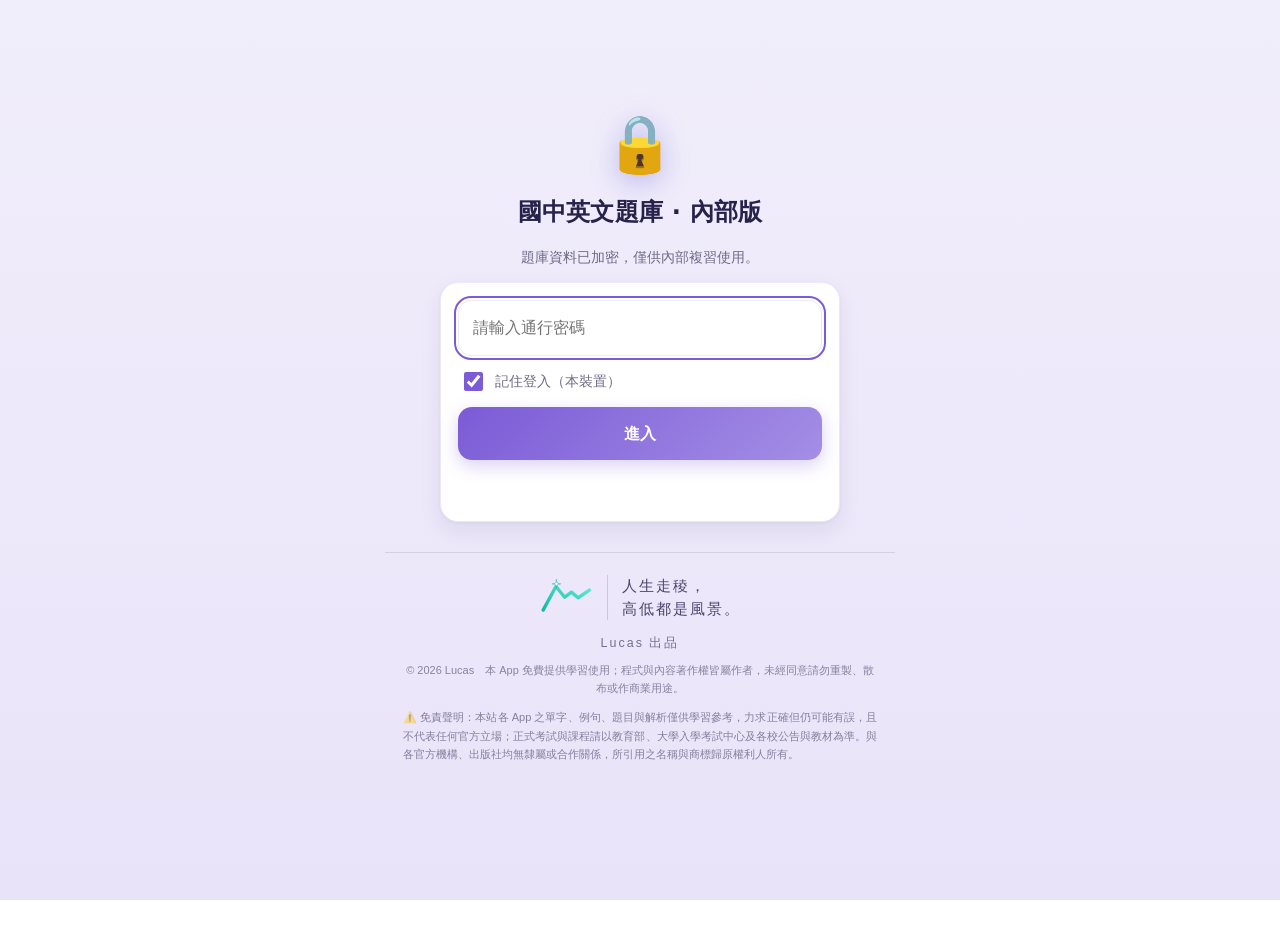
==== index.html @ 82cfa61b "修正未關閉的 <script> 並統一同步模組插入點 ① _install_inject.py 的注入區塊漏了 </script>（瀏覽器因 <!-- 是 JS 註解而僥倖沒事），已補上並修復受影響檔" ====
<!doctype html>
<html lang="zh-Hant">
<head>
<meta charset="utf-8">
<meta name="viewport" content="width=device-width,initial-scale=1,viewport-fit=cover">
<meta name="theme-color" content="#7b5bd6">
<meta name="apple-mobile-web-app-capable" content="yes">
<meta name="apple-mobile-web-app-status-bar-style" content="black-translucent">
<meta name="apple-mobile-web-app-title" content="國中英文題庫">
<link rel="manifest" href="manifest.webmanifest">
<link rel="apple-touch-icon" href="apple-touch-icon.png">
<title>國中英文題庫 · 內部版</title>
<style>
:root{
--bg:#f1eefb;--bg2:#e9e3f9;--card:#ffffff;--ink:#26224a;--mut:#6f6a86;--line:#ece8f8;
--brand:#7b5bd6;--brand2:#a48ee6;--accent:#efeafb;
--ok:#0e8f63;--okbg:#e7f7f0;--bad:#d63a50;--badbg:#fdeef0;--warn:#c47a00;
--gold:#e6960f;--goldbg:#fff3dd;
--hero:linear-gradient(135deg,#7b5bd6,#9d86e6);
--r:18px;--r2:14px;--r3:11px;
--sh:0 1px 3px rgba(40,30,90,.05),0 8px 22px rgba(40,30,90,.08);
--shg:0 6px 18px rgba(123,91,214,.28);}
@media(prefers-color-scheme:dark){:root{
--bg:#151228;--bg2:#1a1636;--card:#201b38;--ink:#ece7fb;--mut:#a79fc8;--line:#302a52;
--brand:#b6a2ee;--brand2:#ccbcf5;--accent:#241f42;
--ok:#2dd4a0;--okbg:#12352a;--bad:#ff8a95;--badbg:#3a1e26;--gold:#f5b843;--goldbg:#2e2410;
--hero:linear-gradient(135deg,#7b5bd6,#9d86e6);}}
*{box-sizing:border-box;-webkit-tap-highlight-color:transparent}
html,body{margin:0;background:linear-gradient(180deg,var(--bg),var(--bg2));background-attachment:fixed;
color:var(--ink);font-family:-apple-system,"Segoe UI","Noto Sans TC",system-ui,sans-serif;
line-height:1.6;overscroll-behavior-y:none;-webkit-text-size-adjust:100%}
#app{max-width:540px;margin:0 auto;min-height:100vh;padding:0 15px 104px}
h1,h2,h3,h4{margin:.2em 0;font-weight:800;letter-spacing:.2px}
button{font:inherit;cursor:pointer;border:0;background:none;color:inherit}
:focus-visible{outline:2px solid var(--brand);outline-offset:2px;border-radius:6px}
code{background:var(--accent);padding:1px 6px;border-radius:6px;font-size:.9em}
.card{background:var(--card);border:1px solid var(--line);border-radius:var(--r);box-shadow:var(--sh);padding:17px;margin:13px 0}
.row{background:var(--card);border:1px solid var(--line);border-radius:var(--r2);padding:15px 16px;margin:11px 0;
box-shadow:var(--sh);display:flex;align-items:center;gap:13px;width:100%;text-align:left;transition:transform .12s}
.row:active{transform:scale(.985)}
.row .ava{width:44px;height:44px;border-radius:13px;display:grid;place-items:center;font-size:22px;flex:none;background:var(--accent);color:var(--brand)}
.row .t{font-weight:800;font-size:16px}
.row .s{font-size:13px;color:var(--mut);margin-top:1px}
.row .chev{margin-left:auto;color:var(--mut);font-size:22px;flex:none}
.pill{display:inline-block;font-size:12px;padding:2px 9px;border-radius:999px;background:var(--accent);color:var(--brand);font-weight:700;vertical-align:middle}
.btn{display:inline-flex;align-items:center;justify-content:center;gap:8px;background:linear-gradient(135deg,var(--brand),var(--brand2));
color:#fff;padding:14px 18px;border-radius:14px;font-weight:800;width:100%;box-shadow:var(--shg);transition:transform .12s;min-height:48px}
.btn:active{transform:scale(.98)}
.btn.ghost{background:none;color:var(--brand);border:1.5px solid var(--brand);box-shadow:none}
.btn.sm{width:auto;padding:11px 16px;font-size:14px;border-radius:11px;min-height:44px}
.iconbtn{min-width:44px;min-height:44px;display:grid;place-items:center;border-radius:11px;font-size:20px;color:var(--mut)}
.top{position:sticky;top:0;background:var(--hero);color:#fff;padding:14px 15px;padding-top:calc(13px + env(safe-area-inset-top));margin:0 -15px 12px;border-radius:0 0 18px 18px;z-index:20;display:flex;align-items:center;gap:6px;box-shadow:0 5px 16px rgba(123,91,214,.24);text-shadow:0 1px 2px rgba(0,0,0,.12)}
.top .back{font-size:26px;color:#fff}
.top h2{font-size:20px;flex:1;min-width:0;overflow:hidden;text-overflow:ellipsis;white-space:nowrap;color:#fff}
.top .back:focus-visible{outline-color:#fff}
.tabbar{position:fixed;left:0;right:0;bottom:0;background:var(--card);border-top:1px solid var(--line);display:flex;z-index:30;padding-bottom:env(safe-area-inset-bottom)}
.tabbar button{flex:1;padding:9px 0 7px;font-size:11px;color:var(--mut);display:flex;flex-direction:column;align-items:center;gap:3px;font-weight:700;min-height:52px}
.tabbar button .ic{font-size:21px;line-height:1;transition:transform .15s}
.tabbar button.on{color:var(--brand)}
.tabbar button.on .ic{transform:translateY(-1px) scale(1.12)}
.opt{display:block;width:100%;text-align:left;border:1.5px solid var(--line);background:var(--card);border-radius:14px;
padding:14px 15px;margin:10px 0;font-size:15.5px;transition:transform .1s,border-color .1s;min-height:52px}
.opt:active{transform:scale(.99)}
.opt.ok{border-color:var(--ok);background:var(--okbg)}
.opt.bad{border-color:var(--bad);background:var(--badbg)}
.opt .k{display:inline-grid;place-items:center;width:26px;height:26px;border-radius:8px;background:var(--accent);color:var(--brand);font-weight:800;margin-right:10px;font-size:13px;vertical-align:middle}
.opt.ok .k{background:var(--ok);color:#fff;animation:pop .3s}.opt.bad .k{background:var(--bad);color:#fff}
@keyframes pop{0%{transform:scale(.7)}60%{transform:scale(1.18)}100%{transform:scale(1)}}
.stem{font-size:17.5px;font-weight:700;margin:4px 0 15px;white-space:pre-wrap;line-height:1.6}
.exp{background:var(--accent);border:1px solid var(--line);border-radius:13px;padding:12px 14px;margin-top:13px;font-size:14.5px;white-space:pre-wrap}
.psg{background:var(--accent);border:1px solid var(--line);border-radius:13px;padding:14px 16px;margin:11px 0;font-size:15.5px;white-space:pre-wrap;line-height:1.9}
.wd{cursor:pointer;border-bottom:1px dashed color-mix(in srgb,var(--gold) 60%,transparent);border-radius:2px;transition:background .1s}
.wd:active{background:color-mix(in srgb,var(--gold) 40%,transparent)}
.wd.saved{background:color-mix(in srgb,var(--gold) 26%,transparent);border-bottom-style:solid}
.muted{color:var(--mut)}.center{text-align:center}
.prog{height:8px;background:var(--line);border-radius:99px;overflow:hidden;margin:7px 0}
.prog>i{display:block;height:100%;background:linear-gradient(90deg,var(--brand),var(--brand2));border-radius:99px;transition:width .5s}
input[type=password],input[type=text]{width:100%;padding:14px;border-radius:13px;border:1.5px solid var(--line);background:var(--card);color:var(--ink);font:inherit}
.gate{max-width:400px;margin:0 auto;padding-top:11vh}
.lockbadge{font-size:56px;text-align:center;filter:drop-shadow(0 6px 14px rgba(67,56,202,.3))}
label.ck{display:flex;align-items:center;gap:9px;font-size:14px;color:var(--mut);margin:13px 2px}
label.ck input{width:19px;height:19px;accent-color:var(--brand)}
.note h4{margin:15px 0 4px;font-size:15.5px;color:var(--brand)}
.note ul{margin:6px 0;padding-left:20px}.note li{margin:3px 0}
.eg{font-style:italic;color:var(--mut);margin:3px 0;padding-left:10px;border-left:2px solid var(--line)}
.toast{position:fixed;left:50%;bottom:84px;transform:translateX(-50%) translateY(8px);background:#232842;color:#fff;
padding:10px 17px;border-radius:99px;font-size:14px;z-index:70;opacity:0;transition:.25s;pointer-events:none;box-shadow:0 8px 24px rgba(0,0,0,.3);max-width:88%}
.toast.on{opacity:.97;transform:translateX(-50%) translateY(0)}
.hero{background:var(--hero);color:#fff;border-radius:22px;padding:20px;margin:14px 0 6px;box-shadow:var(--shg);position:relative;overflow:hidden;text-shadow:0 1px 2px rgba(0,0,0,.18)}
.hero::after{content:"";position:absolute;right:-30px;top:-30px;width:140px;height:140px;border-radius:50%;background:rgba(255,255,255,.13)}
.hero .hi{font-size:14px;opacity:.95}.hero .big{font-size:23px;font-weight:800;margin:2px 0 12px}
.hero .streak{display:inline-flex;align-items:center;gap:5px;background:rgba(255,255,255,.22);padding:5px 12px;border-radius:99px;font-weight:800;font-size:14px}
.ring{--p:0;width:76px;height:76px;border-radius:50%;flex:none;background:conic-gradient(#fff calc(var(--p)*1%),rgba(255,255,255,.28) 0);display:grid;place-items:center}
.ring>i{width:58px;height:58px;border-radius:50%;background:#4f46e5;display:grid;place-items:center;font-weight:800;font-size:14px;font-style:normal;line-height:1.1;text-align:center;text-shadow:none}
.tiles{display:grid;grid-template-columns:repeat(3,1fr);gap:10px;margin:12px 0}
.tile{background:var(--card);border:1px solid var(--line);border-radius:15px;padding:13px 8px;text-align:center;box-shadow:var(--sh)}
.tile .n{font-size:22px;font-weight:800;color:var(--brand)}.tile .l{font-size:12px;color:var(--mut);margin-top:1px}
.seg{display:flex;background:var(--accent);border-radius:12px;padding:4px;gap:4px;margin:12px 0}
.seg button{flex:1;padding:10px;border-radius:9px;font-size:13.5px;font-weight:700;color:var(--mut);min-height:44px}
.seg button.on{background:var(--card);color:var(--brand);box-shadow:var(--sh)}
.bars{display:flex;align-items:flex-end;gap:6px;height:80px;margin:12px 4px 4px}
.bars .b{flex:1;display:flex;flex-direction:column;align-items:center;gap:5px;height:100%;justify-content:flex-end}
.bars .b .bar{width:70%;max-width:26px;background:linear-gradient(180deg,var(--brand2),var(--brand));border-radius:6px 6px 3px 3px;min-height:3px;transition:height .5s}
.bars .b.today .bar{background:linear-gradient(180deg,var(--gold),#c47a00)}
.bars .b small{font-size:10px;color:var(--mut)}
.flash{min-height:200px;display:flex;flex-direction:column;align-items:center;justify-content:center;text-align:center;padding:24px 18px;cursor:pointer;width:100%}
.flash .word{font-size:34px;font-weight:800}
.badge{display:inline-flex;align-items:center;gap:6px;background:var(--accent);border-radius:12px;padding:8px 12px;font-size:13px;font-weight:700;margin:5px 6px 0 0}
.sechead{font-size:13px;font-weight:800;color:var(--mut);margin:18px 4px 6px;letter-spacing:.5px}
.empty{text-align:center;color:var(--mut);margin-top:44px;font-size:14.5px;line-height:1.9}
.empty .ic{font-size:40px}
.fab{position:fixed;right:calc(15px + env(safe-area-inset-right));bottom:calc(90px + env(safe-area-inset-bottom));
background:var(--gold);color:#3a2a00;border-radius:99px;padding:12px 16px;font-weight:800;font-size:13.5px;box-shadow:0 6px 18px rgba(230,150,15,.45);z-index:25;display:none;align-items:center;gap:6px;min-height:44px}
.sheet{position:fixed;inset:0;z-index:80;display:none;align-items:flex-end;justify-content:center;background:rgba(15,18,32,.4)}
.sheet.on{display:flex}
.sheet .box{background:var(--card);width:100%;max-width:540px;border-radius:22px 22px 0 0;padding:20px 18px calc(20px + env(safe-area-inset-bottom));box-shadow:0 -8px 30px rgba(0,0,0,.2);animation:up .2s}
@keyframes up{from{transform:translateY(30px)}to{transform:translateY(0)}}
.sheet .w{font-size:26px;font-weight:800}.sheet .pos{color:var(--mut);font-size:13px;margin-left:6px}
.sheet .zh{font-size:17px;margin:6px 0 2px}
</style>
</head>
<body>
<div id="app"></div>
<button class="fab" id="fab" aria-label="生字複習"></button>
<div class="sheet" id="sheet"><div class="box" id="sheetbox"></div></div>
<div class="tabbar" id="tabbar" style="display:none"></div>
<div class="toast" id="toast" role="status"></div>
<script>window.ENC={"salt":"ctX/QvQzCQqjHJPPnPtvZA==","iv":"IC3zEXbkIZv0Nl7I","ct":"/csZCVsXPafwDPv2aF4kiQe3y1cEzo4KDhvPjqEV2B9rpwlx/GyGH8VWWiM4n6Vh4+oW1xA9yEgAzRwoCxEYJvGxVz7ibDEVV/PXbyrWXwBGYisKcSW0tqLJrr1WCun/wI2i8pf+J7aASliics1r8LKD4XcTb5IvxyaaqSXXPgJMYcKIDPSgOHCTpoKZ4fd5Umdvl9e4rcmxb49bL0ZGJje+ewb9mPjSIm8RmuYOZKxVFedJJiT8wmB12ivSLD7x8r8EWvU5SxiFChhdIdRyciceth2nnTNcAF/C+PuSi6w1NXi4zmQlLVInlPjv+Arqrzx70XiJQF5TbbMPBlPeRZEnLXFf4OH1HdP4Iwv95kgf6OkP/Ywy5wvYXrfUQLzK96WwZ/1CbsDhEB07Ai3eubPgou8tsmnGZAQiMMDVv/ph/Vuq3/3xsemWlniQ0gmOTHjrT1STnIWxPf6AcB75De/oqLVAKGHQG6PCMnHyeBW5HBxmnF1gOhAIp7etnpM8Lnp3NeyAACkdUe9boLWqh9ilBnV6B33lCH3/[base64]/eA0iZ/hlPl/PdXFxnPZtlDRFJJikpl9nvUNkeAI+alQrbyfB+3c8tuP3AMee5O+fmmPOp40oU3HH9JzT0OyH/L8e7qvA8+mIftAH+lb8JSc9sO0IKS51LmOdria+ggW+3bLbuRuj6uxKa+gEvdS3IlOQ1A7h4Am/OTPgF2mIA9qXmRssKozPHY4BptYCrNiwvVpcXCub5XS1fLqgE/TkltpuBwlyZYQguBXo4RuEi8wgYVqkxqaMt5ZnH5p+Ix0FbiYQWSreFdXXADurdEMvVLwtkbQ2eMj9ue+eqscifCOJOIURLpAQv/8ifz+TiPamFnmJQ9wcnz9d+rpuAcc27NSv0FqxERT9xzPKr3Tv6mVZ4sgAAMdNHekFZYGAY6BVBFkPIQZjCNDLxgP879b4jO7I22y5mX0M+vF6qCy7WAK63pmmViG7mVcUwYXc7s8W3S1+IuarI8NmWjwzAgGl3GXB5b/YPtI2CBmPddcc0gt8scyW/bx6Rqpyqp/dBLw9ymcIiGr4y1QOjUDZXRFB1Yji/KdVnFQlfLktzIZmoM6nnImAh3hCzP03Pqx3L2G2XZBruekK13O6eiituTpKTpZLHBtV68BJFZkaqbscw5s3usC768uEnmKVsvQIC6L6ubfxlemY8t4KfA51OfeJlM+i0T70fqb3nWvyJdxtHHDE+W82224sN2s3g2gkJHaaYdZjE9m5OS5qFb8qaNAKz67/NVsvOIu0wYberqx3kH3C4Ohwff4+kd5jyJPYLMlJocEakUf9UNHzDKeiCWuH7XlHEH9hrp1dA3z5M4pfuZ8FPQI4xcSQnOzlFHIRmXBKOJ7DhRFQ5XHHFi7wRQItUL7qBrFGMQvd+GJ6snz0BkL47pjM8fnuRQa5NKo4NnY/BE8kOW2OeHbI3KmNSC+jhr2OevbBWMl38tj8/9lFUcfSvPiiruYKWd8gSNdBTfjHPg+s1aXHtzkgJGajqt0AdhPGTNTzrSFkjHucDAuOAhmLYuzSNDpJGQkVGnfNksxb8Zbk7xglgSWSsXrgh/mtwx7f4ycEY93vfOL9oD6/aH+r/lEv4VzC2xiMZx+0BvqDiN2jh3kYr+K59hdKhrytrwMruKLEOGbhyE6A5EskfQqOFaAB/6uILM1R0WX2ZounNU+m21ecp8/Wgw5WTKdvmT2S3Bbk4MQdD18UeaqtdlnjESazChCTMqlwCN0nMKUTCkqA1zEfwf8A46+Hy+0KS3QTHMgu3mUav0ZRF8eYjicC55X8t46OU7Wb5y9O1spk33njDsj3hWB2PmKv9kWQMt9THu2ZtMwEm+np+7ifRYR8XIKvNlPi3/rXGUifXVzJL+IaqidBUdPsSr5Vd+fGDRDJ5mklJLaobT7Zh6weeH1ijWc//j+Icfs2RfVac9fqDxNb3D073Bncd3mlwfNuPDrbtj2FlvHyw6yPBDOWw8ZATa95e4U7jmsjAlA3gssbhOqQ/pjXPcNCScEmpKeoPJWDc9oSezrnSdvTV7nHscMEvq4tCHX0ETBbTUa6+qQY/MXj7jaiZM/jRR/xJZsw4zJS+ja2SMBubtg6byRWaxty0AshveATqK/lw3Aarxpk/n2GL+wRuS4oAni4RN/S/d5dZnlrWcsYa46pPYwg/o0D2lwvpYeRnYd3r2dpYZwgo/sRUCkkYQ5KILaBWlTjrJsU4PuoFOiD4C919SnOG+uNPupCMfXx/vo7b5iYdNWyPZCJMvAyb00yk45Zmoo9inMCd0PsXsk64AoQvT+3r3qZdqzub28JfY/r98yehoKMVG6+kBH4Ke21SkagpF18J3RVd7w3pAdkr0ydwTxA0+ACgnsbgkWy0RYxnWjwmMELwT3aCROCPCCkxqrTun55QUA7o+yrm5J25AX1CD1IMN123mb2E21fisKvxsFuvs8USmAPl36QuAfmuLWUZyKfVU+2qP4VvAGtFbd0/uMfqlE3XRKt/AlTLKH4DPOvss1ciORWW/+aQYoKcjPUgZJipJSmTFNI1LHfNSnCrAa3Aib+GhZ5r3Qpu90cG9HDQgATnzGxjm6rAB6b2rFF22WTgFXjCAxpTPFfAHMZttjq06x6RiP6l8etyOcUQ/MT/5VBPo0NupQjyQ6n08uu7mA44ut5jRTZHmJMVqXorOq/4il9GSzTM0/kduf4Zg5dZLQ6suMBRvYPAqDSwNCsjmKXvgBRs84XuXdeCCgivB/gsTUZqKYfC3CT8R20H2fnAX4py6SnhgSHnc8mF5PH3aSfbPg682iPcpDHvP1anw2wlLCP9WvwHnIBzECrtqlpNoP2seyxXxDG9zltKXccUFD1zYS60gdjrMzCdgx57/i3dOkR0XUJ+zxHGvEqBPMkhvTVn0f3a/ZYRbqKK8R2/FSQtqTptGKYRG51R15POEC9c0x6cXlGfbbk+2UjCgaiPBOTYRrXVpO/F78aCHlcCj9ZnQ4Tl3fKIzkPHwV/myXeICwoMGGyOht2muE29o9rcnEvkLYl8P87SAxPSxDa0aTvlUtsVDLzoJPGa0hI0oSB/cf/VK/Jj39Uh/R2pggZgtu+UfdZ4h4wiHIyu30QUM0dr/vGJd1aqRX1VObcAyljz8qlr9X15EExEDoUdNtOY6egXbANdzprGz2BAIUIv4CT0817OovoQYZYgIs9Rdds38PyW6dHUloj+LYbYGehzDyzgNeD1/6leyiuW7gVY6wSpPzOvDayZKN140Om3Z363VZHGGKNK/RqAVr8LEjBxWQNA7TUcycItuV1TZVlLQUSxG9pakR+1EbAhqfCjtsmhCmeAigWa6p2ajIeFkTMwAwOmvD9D1d44cUh2+9A5KJJ9bN1bZb8wDc1rG9ptte/04gG4RvJ1hdxWu49cqEbDAvBbvQuaUhCDwlPP9t7bFdL1Zbpeahoeryst6Fw84w6mfcxwl46OSdDdyv8d8eCrbvdkKFnN06NwDDFtEujvLGNhp/+bxxubXoN9uhSCANOqA81mlCzFXUvw0RJT16GRB85j/2oUBG48Zz02coL5plalKvWdf3CWVOVOAMZgJvRhY1q0aPgOJwgeG7SMdac5C1XSOUu4P5Tx3DKbu3t1ywrFmeJ2hWPQnfuGsh6HUXL8EGBjuE8MiBUAheQ2IKyOvS9vOv1V+7riAWML1QchuXelX+Q6JU9yom2LO8JxZKyqZkY2TJR65PtOySABn8YzJhUSjHn/sffXyp0cPnPKf/sOzWYCcaSuOEy8oxb66yeDLVpR703qiA94rf4VYY7+Dahe1Jj4hvYitcjGMO1lzqwyDIeUxhqmvoXzfk9xR6PvniqVyQY/tHK/imRmEQrv8bXvbJ+UrmlsDAdlNh3HTQdYWRGELNjpKqyTIlCJg9W4t9L0elwgo98kAD//CCRZBz+qgJOMubXfI93Ut5Q2FVXXSZzQ4tRZ2hvrQZAec4yN177tt9+kaqcaHkf/d3Ue23VkWEAekefGaNeeNkmSZg6zdYCj/WCteV/8yvEP1pLBG/4RoN+WOiREENe/iHYHdrdKM+EEtBrCwT1wwJddfp+dwXIkw3XdW8EBDcbKqg+Q/9DmIsYiQtTYM+qjkFXFcNlt7hBMZ7Da3AAVuZFkKX9U6qLCMCWPgOuP//LeaIqNtDkS5fh2s81nfu9FNAvnziWZae/UiyTU/Dz+Obdc+eYKVoqgEMnkM75LM9T2XUexHN9rIE2XVJyrcHA+SlP3pNPh9X5rlCMjgc+f7iJXQtyldSGmfjn0c24IKiQveq5WkPehU9OwJrX9RYrZ7KUs5rpHzWV9c2P1pKJisN7j4OEbKhbduwS3Bb2TvY1iI5hirO+3fSMOP2erEIvF9/+B/uZPTbgZyjqhPwdDs2UbVaua5P3trY9HhzeiYLX6wSEbM11e45AuMRhXajbOyccU30KGL3mNKqUNJR7rJtk4tASg9Y0XNPCNMpkPZMYA9Gpn4ZyVet8zFfyxHzU1AQJXnrjTvGrKQfDo73me3GgTKC2as/4rtc7zPyzfLQkyQKG3Tk3lF9HE0HPKEXD0gUCaYRbjhp/su0WKDFGMbVqrlGqJ7Qde0Qt38loya/OSJSSrtXBx/oTMQDE+OKXV3o4dL6FCulzOV/[base64]/cn0uCI9Cth2W1quufJdB9rJ3ZsPyFKGpuePkS8x08DfCf93LxXK24S1Tmjxt8Oy4gursX0obqjj86yap0PMRftxlriQjNUIJOmkUblmB8gb4fMEQEY7G/7zSuRdJGYazTiJM/[base64]/1rdOR386G2X+zUW30BvE/rcnE5VMKATjnZoBqrX0PMcq0wlqVQWj5XkSI1cY6gWnpPN036A6dvkgjT4iAbPvR7pN3D94+aL5gxYHa6o/wju5CYukonx/EKX9dePsKQS+6xDpPrHmqyT6CBSTiFMdcItINJ0kVC6jMHmZUnR/5yuM1IJyu4yeAnjjt1A+PFM+3BdtjBA5347oYs5qrpbrEzzY2yZcBlXGRmIvKZxynTDmKaLUNLzxuflTWGfJbC4MJkoIfxh+UHau4Ch6g1Xi2Pmiy8UlhK9MwBh3JIIshCz4c34TjsjLrZw5e6yAYYBjCHh2u4Yy2OsCUe91u+9A0GcnhE/HhuFMk4uUZwBpDy6SkEzNtxuxGjv3L4jgc2aRgH9LDVGGBGpEdDqoJXupIxgpzPtrkyKIdaZ357gqoTbXXP1ngtXQW2srtXdFgVTbyx6GH9fMoFAY3rGMpgwaygSMBhoe946ic/X296ttFHfhIEn39mfCdfpPkwVRHypn4IfALdhLiNAK6zqxwPDYVqOm7ekYeUUAOAx6aPruTylhUtdmw2Ihzlasg1VD6/eufAr/dsPMUf9WHkWQEFpm5HNwUUt3m/[base64]/blAT/k7H+nTifBVLY4MWRdDOht8EoCAR/XVE/sSaFRVG0UlZ/c92VP0BlBj9E+tevIJXig4dJhZ209+Vt3+CriWCoiQZ3cxS13pCNMzKSAryBgTYiARw9Zdk095wL6F7z7zm4mjOqslaAvG9hnQYUlZlOj3z1ijIxYKbap/k6F11MglxSI+Y+NeYioq9yiRF/ckQJl46wGNjcTK9NK3Y5nbLl8Vu6z8N0ZqJqYfmHNvLFVDDUPTw09JJcnvs+avOQFu+xaUqf+acPiHL3h9jwyM+jKR+iZ6dFTEITtjh0wV/wzy9WJyXQTabnecYHvem2MUyUX+U9tZsFM93ymMULm/gUdQTG2rnNAJOj+gqDjgqC6HJjuSmh3xidF7Gr5p+86QAerSnagYUC5daH+NRuONYE++cyO/IWuy1Wb21egHej4tylwk6ARB7t1Oy3dd0DvUInmYxr7AtBMNbHNY9VQjxQ4Nwut8+kEkWi1sUw1x9ziv3JsQL9NiKh+q+gKW9s8Bu7uKt5ips6oDvRe3gvarh0Q/IGw2dAKWhPR+AMpS5hLXsVZh940L/jt31e6u0+cyDTLjIDdI3NB282Ro3vzHTdmL02dVRikIKu2TC+lCLFcQVDIPEtO0hUt8anL259ebHMF/fP/WByY7NuPAxEvGHtb8VVPZa6GhJK9bcgep0/tgXLY6cMKZ0hH5RX9k+X6bWqbgfDvkDOb0be7tybTndQdDTXtBKhWQAQAVYFBH/gRktau0AWOvB1HHOdYEBkivhlvoovMH62uJ6IGSc2Qplo8trI+3AqvEMqYKp4fkDfNvoueN2r9iqcD8D7zcdF12foRq7g0ESYKE/a8V4c2TxTspTDh11WdvAKcwj2PJomiUwJ4KXOBxY5A/JS6CfuW7KSSb5rvCIpsNv4dyzXQ6GxDwcf+4/utkfMFBzEd/kcMpy6WKi7RElaTjmThk//MMtuQW3Z5vyKEwQZau5r2z27NZtD4V8cG5QWvsKoIN5Ggnt/TkFu67E1LnT59pZn58xjqnLlVJp+YJZ44doijax2f0yW37+qFvVqXkLox9/bEmyyIbWW+V9SijKsIPi+N4sQZ/VZj2E8/2hTPVGxDbR6kV29ZDynhE/HFISkqCXanQzJiLVOArb2ZpYATzKPwCa9v6g5CdRWY+H/3+VVWguWv0wIuQfagf+tNMWViHQsPaqaXUCUULcwRIfjUdBzTWu+0hOy2/Xv6kIK7OPVgBIYTX0z9N2iJeIDQQutishPuCRu6wrVKxnxYXql4FwFn2TLFflrhdH04U7zc4BQpkJ1dzkoJwgMeIBa+Ij+SsdScZm+jq6Rvft2rrulCIAeiirKXuDmVINBW6Vq/byq+7LDA8crR+7b5OZD5jX6/Pxt/UZApT50wRpVXKb4yVzwT4rHTfG1Xn/e6CDb5u8009jlhcukLWZcjGENRDI3RnX35AjLY3pjsWvgQ6PqrssCfVgJ86Ddi+aM9adw8qyxlGNLk8lwuc/OVC+RMQeFPVyVf39ilGqLP4BZN9SYxUTmJR6wOBz0mIYodW1D4+4jTejbOfXM0lkPkQGJryseOcOoALCpo/J8VViPZPaTJzMsojIQ9ZPAvts5x3sh9JsHtniH3xaGdHw/HP5q/EefbhOjGqSQ5OoB1zo1uc/lT5n5d7PcTqGB13S47TejWdT2VzDqfYkWKHjDLNyWiMlJPx3QDRkwY2ujbT4r2xMpPap1zuX21Bo4GoPNC7EVRU8eDj+IkNf6EUZDp3hRb0inAGfrCEzJE1O9G3JjLhzDGBRKo87U/qTCQhVYfn1PfK/vYNTG1AXjtvFXwqoAcJ/WiOqJQ83vEriXZCkwYipnQwCY7HVznfDYUtrXpX8RUcGxqhcSyOzLUB5Y4D6ktfsertVP/XMqWZBZtH8my+sSrhlhp3m8Ano5Pdxe7fJ+ui8LKg0XhJQ3HLB3JAogPphx2X/[base64]/M6gqAsXGUpwJwTiCtbyZGRc/fIKtGNo1KpDRcWXzEknzWG+/kpZ72G1+N9FpA0IW6Ei9evu4cMNjlzXN03Ikax+fJJeYc3eOPRzCPWVRAjplDcioOby0QjBn/efYNtPwO0/dvcLgLIbFlEPqrjeEpd4/XQ57gLyhiu3XHYgpzMklOu9dTeTfDJTUHW24aA+zU1X6vBDXpmpfmo16AHx+ArZzyO/[base64]/knLGRcHZabWqDeZ9Ndu5OVldbNunr+Ge7wWxGfVPB0iNosRFySrV3HX2nfh5X3S4eTyRvAtPnsGYk3RS1FBDKvOw/en6qZOGwgvSffQoFZGy/+idxZtH/w2AGX0jHJkF4mGVauRWG+m+nu1qv9ln6R2uC6k6WxG6ISSNvSXcC5yzUuGbV6dsBq1yFEDDnDMHTcINupIQNtowOJx5ZVJpgpmK42rGV38Mgu69J6QSKYcVwPJ9oQkBsstaG3tcX933XgQmCCO3voYH49xRG+N4YnNqXmjfsbakHHV+j03rHZIT4Vo0DwhS6Pyfjx6F/WMlAEvgRevUWw2hkkb2vLkDziwbOkpI/DLtZOCIiCS8y9DgqJx8KF2qvuI4kE0qW1pvm6tqW4QiDgUYuc+pCtGAP192U1+BECpBKX6SGMG9aG0b0MWAZsCNkb4J8aOTAi+JfeOtcO351iLjN1GxSymfEyWVVKO+m2Nmx677UHHoFNSLhonjJbNf9LsLyNYLis7wbYFAQYkmgR7GG5EYKtH2jF3OULgf3egHcHdW/xNZZw/VVRjj5120o/v7DNAS8VTpqbLYbOB7SGJKkTgKpN0w6YG/KdG/rZ0foiAunG+zhjcT3bJ4pj5/azT5NZLg36WwY+9rUchwP72qfLF6irV8ROZLf9z/q0Kb6lXp6Qe+fBeZg3ZAAuF/[base64]/FPP+UQx24webMDG62dklM6L8Np1WJZfOultJBsWi7TVuja/VpwJbLsTNhDEzM6FOa31BJRCgrnbfnbcoahyxZV0g+GYRxb59g8YWCZmK7qMtqibY45YAzFehlVZlySgij1yh4FHWGFkNUgdu3gwyt39KwZ1jMT6zvhhSrG3mWOndvW7ARK1hbbz/wnItRrkTGPDA+VE/UERfeFP4VJRbJ4aNrD6RCrVniMpo6pYmg26a70q0NDev66gXBoDQJipiAu2iUgDruMf+7FQwZy1yqVoHL6LYBasIeuU3bAUSQJY9+QeQeAbnFv1l/eojTVNRzadWVhmp3+4eHUYMkAKpJn0xwmDpBMqDKzN2ep2Yd0SrZ1ZPV3IDu3Skahi+Vn5T6DxGKsQX/Tf6mDqBuYceldU3K+lnRP0LhrDfaA7tSeekh+o7eOuWQA185Nl5xX6C+ezDWSfmKtMnyi4PQ+6qL9WibbsHOCiHNlkaQDgcDSs6jX+kT9CjueBREBwUAtrvbRyAAZFI4kkpK0AKl6dWq1hVTlzEdhfCRLf3Yk/nNAMLSnQGcSpga50Iuo1rldvj63h8Q/W74x/+oxRiWHSYvpwE+RmAjoztAlmUkTc59UuLkyffMAShWfhAE2jtyDF/ImbCA6VlEXI5X/Hkl6eMjIRD/XoptmFBxGIOu47R5ekhGXVR7d7QAHlq/cNpf8e7OgSWa+JS+e0xxO3IOdCWtWVNroOcrbqW3MUWGlROqtQwdVtOGr5i8Ocmjtt02LPgWNuBQSD4QCb6mLn43fS/Su1l/[base64]/Ld7mGXyoXmMSu1pndSKhfo5aJSYEgB3LD7yjtScMAclmKjof3/3QBPPzU/[base64]/P0ujKOqjb/GACQLD1kyuAPTH7Fq/xkyINgXQD7ezdq1AWDKFT9Gt+pzA7vCI1pKCWOF76OM2OKZhh9lTt+gclkbtaFtP9oOheLpnO1I3BB5NGWK40QYYwBFmWZQZzI9WJ0cx/dGSFsULw/H2H1OP1DAE9tR5BZhbW7EfieDnBx4g13+edqqcH5MgDY+tNSYnN5LC/qD+JjUFf6hA/gC2CFeTaHZ0rIKr5jO4ate3Xz3CnoQ//jgTcGHjC/PKGdCVg1SDNM2iJmE79GCeClOpdFg3JsfxfrXyXsKtixzUmLcQpy1qB40JJUgHCtsbKj+s2dPLu6Y68jSQigJCehLQBMyqO4n1wX+TWLsLoMKZx0IfrfSxceEZnAK7bfDqqzX7G/iRXQArX8TxZEA/6/olHzoXSybWSEDZfWqrQc16v1TOsR2duXmpUieL87N7K6i6pXaKi/FcOr2VvIzRENDmobMlMG2iH4WSekkuiVuSzd7/l51+uMejVnz/aZi5hw/s4WKFq96ql5OYS8DWyVYuh2hCmwrQq8G6PLt1UuKpjXB0xp0Hw03K85WTDnWxHjIblrnUPysB6iDME8iyrc4vyoD0a04I+MipkKrwIv2B+onz7wtO8RQ4mlpjjFIDCArah09/l0Pd+DjUO2iFE3y6IQWZ5KimNLZvbvOLbXGUov+9VJwy75jr72CxUxy3FvR7T/[base64]/njrOqX+LpuEYOdhiMjK9wLpPxPMVEK7Tv1+n7hPDqqw9V9K4p0/0/kf2kmx79SWOlsBHoyt66eTm37mslUewuucAc0+aEoFPz4eVuBQSMGsqfcv5LOCdOAp/qJcdXV95GtssfSf507qZb0y4jmcFfGN42qbj8A74rOxdOlH7M3f2ljwTGQGwcb42INbGIEI7zBATSBawKShox/NJc4kw3IgQk9hA5hA44r2GROxmjYl/4IsfgrIJolA4PQF2D21dq7leVSSzHfM0rkZBTzqev2SOMnk86MITLooGozmpx3mSDnjlRqTleK3wPGDh2QSPIufGCM9EcpE9rujYNTE9GuNzF1kR3/7A49cB56YSK9Uy+y66XyslQaNED9tygb67PrSY3/zVy+dfBjngoWsetT5HAIG7doDJh9bGMGXehRj9Lp5a7Wz50DDenb4Is/43JjopK3/geyxqtK1xPwexfyE3cv2KG1eS9Avov4RD19Oos5SjMeXLT9KiAolwmM2T82A39sDSuJLDiRG7ZjvoFo+IS/W09n4tD8UZ23QBWnS3Qch0hSJVkKB2H3awbjsJO+oingExKKn/VlpO4XHNr4G3X0Ljuwq6hbSusL78iYbf+gT/anjx6dltscs+JTxspYiY2k7PwCr/ESt3wND/zNgl2B5n4qyPPTckhg7SDLtN828BUwp+UxU2Z+Erd1trcimoRVN2Ym4kFLS9FFpTRtOzzwyJoESHRRBOGtPiLN5VKuVuYeY0dwmXdBeFffIwODaZ/Gf/j42MmwEKClaxQrohp3vpGFhGKtVDzRDBQzCpEp9Z+ffgmZsW2ggeBWa+oDJEVavixiYO/W2SI89Syi6XmrnclIx65X2kY7VZysSsZUN1/JO/85SHmYwLV7zdF2xgME6kGIQZNxnD8gisNGBrvjkiFkwE3klbUwVciVLf4FQr2kgLJq+bRAsv5M0lNbKjcHoZ8MHWKnS2fbtJ/q/SJIYFIi0IpX7PRruc9I6SxoDTjQylXzHRaX2sAMakRHmMWdnOSqPXjRoJNwy8s990tLU2WA29V4cXp1VgwWAbT15PZtqRDqMX6FSv19XE0jeZh6nXBe/aTVrBWH5u+194BM8bZfVc07hUnNXIPoGJuUkXKsz07KGqTm1pKt/zibqBGAbP08ctF/ClB0r7jgNJ12vtNAujzl1l0fmZ5rGbaRSW3aYyuM4jvbmIX7Kur+llhpHeAN8Hp0ewQitcoiYuH0g42Sbq+lL485IUwN8IM805gP5UJFftaNpDbqw5AvJEu63fWdZPLQtR3VbKz65UjqsGoqeEa7/Zw/YBQ+MYaHfRp7R0E64iPu6jeTI5WWpkIaor10eDBKuiFxlU3JFLFdQ++dY0Pcedok4hAUwtXqmUj6bLeYiEuA3UadYilBuWqlsh/9zwW4DZsLwoY9n9Th8f9RCcEFR6x9R0fIY6jRJKd0WwuH6d+76o8HWecnoyMgiyZkb8p5CYY5sMdFZvb+XeDDaQo4LlnxycdhTgIMo0SvAvXy+Km7zTZ/QAx0xD/h4tNRIZQJb88Hv3O56XkBSCfl8DEVWbPJZJqZeofgTbIN8j9wBOVsINOWBL85zqi+3h+s+9Z7qVvBl54ylsZQL+Si9aAisIzvh6/0XSTrLOul3sDZCD6l+acpPq4C4B2KWHNEar7w+XEvmoA1oAs9FEWyKyXo5ZuI8QqoKMG/h8uDMfU/TE7HAgkBixSJ/85RlxVaO6ExJxP0hKs56uYJbvfvp2LpcFZxfLRfxCQaOXjjhGXDo2lYGfcq1yaBEwooOSVwfQpBaTC88tdte1pp3pafhZlEWTDpPxOLNNUUume3zlllg6CS/2caO9blDYMYU3Gg3ALwXmtheJb3jQus26P4tupO3qzcCo8zbKTK5KIGv1Wl0pNvYw9mPF5v+KsZ6ZKS95qhXjQ4nbyfYR/2HWCtB74YjqwBzGS1QLX+Z9RAxTHtrEKJxZpIayHhCNTHDeDXb8BMpJDwQAoDJMP6UrnCIZu7ycyT//Yavx8bpDs1GjTZourOOBTihBzi+Dtbba6r/slEwZrmzE+oYLn5BQjnwmD6UnfasmPBllLBkepWDZVjD8wat/EyT6zFef1pQHYB1x+XYSQ7sDnt+8gRw5z28uk9dQSbU8fVBWLB0QTRAlDt+7XblInnxGnMZMpk1gKHheIrbxxURwlWImeH/AKnWLfsxHKJyzoQg3otm2S4H9BC6bvmtF4KF51ZSqceiuJTViT37HtkZroSHZbV2Q/YCrp4N9+mc2qrPmV1gaZHU7MyfhGtrPgUM6UGMoY2cZJw4szLhcWGpAXMUYAq+5iVf86dd7641hqRnT30F3To8PrAsmEgf0e89z8r7Raq/Zal17XWkwVb3zPQv/qnWzYZ6EwQpsHoTleGPbK9y0rTofDDWH1kI50eY+jrhrd3FPBY8mbJhEiIs3xnaVyQNGUtLumOkUjsu3PhsIDjOsEc0FQ7hnoinv8Dj1OBH+Xln9w0qaC6gp25jSemEEommXiomjrCtdJaCoaQvrlEaQcJ0Thi/[base64]/WOBn9L7yk/Xw0bWt1UpK+3z2mR59HDpCt12miTXEn2mvGjweFJgo4M45D+kEuzLCK9bmariLu2P/cO1vmDqXNT9VYRYB2Ui6/3SxHSjvAiT0kl7NQgajDUmOtP9iQrT/cSPCn+qlm26W8TQjbs+1PoGtFqaFvBpxg7DGut2iDAZxngzOPS5JFSOxhwZW29GBsUE13YDV6cyq5KVYgS5+qYsh8fj51yGhf1UnQGR2tD152tjbqwkbMLbBlmNbZJIewx7FV2u6lmPNzIk9DKMpMqxkwiAr21BxWGuVVU4bKefSdMKz/yeExm7T4fIdeNmUFXMC9sYHBMjNmqFpmOru1Uch6CXYbTOctomki4CRkIHHddLb3378SyxoROAuUbfaNZt5aj/gbxMnHQ7JHQlajTKMYmA9EkfL7XCxP6aFcA/7ZpSk+4EfLFkmVfCZZLGYM4/71gxVZ2M4YDBbJn5ymRmikXOowRqP2xRO6upQmhVObbHSmWUakePCG2WPIjRiqJ+4FggchWKwPfnm17Gqi7rH9ME7Mfqz5gPZHeZ4RkbzHRlMnydHlm7J842ibOzNlkz2ctqiCPrg1U+XYZHSpuZxnr5+/sM5cJrWXzHQGhAlqDUZlfArmgDBj+khiCQfP0/FsJDm4OrIEhCctMSFtxe1vUYM+Ff5e/lLZsyW9JDJcql08SoyoZn1T89AhpsDVVoFqHxGWBWNh0a23ASvdM1HC7gsTm/j9lPoh2AzuMpbspiGABZH1izhegP1aZxZsi/SP8ocM2zidELbxSTZMIWKIgTjnkpZXioES8rd9C2BNhblpoAr9K/2Lge3gBBZ0aanchWawZziAmqi/yJXyE/5LlEmFnVBe9VOiLp73FwoEtAHoRwXICcWtADrzuBUsO+dZKLZxs6ZiFih7KamlmobfTosHMaZYQhAWGQsPH58QufP4bR+qfnPyzr0lvIaeR92DC2g8DpylLD1sfg4SnedlVUhNwnRvhw6ZX/cJQWjlhCBtwdDbtET5qMROfCtrPhjeKe22t+scbdXY81HRdetnT7neV+0vRXaHDcGM/AoOHQwNqbrLL8iD/HXT6FvddYLKic4sGIT6kLm7d3OTX6EmE2qdrRF8siU+jY0aicBzYet72Ts8FIxq4zJbOtseDiMTdWCqw7BRKFOQgVGNOCOXL+KWQo4phypG2hAZ1CP0pisG/guUrbhLP722Ka1NiTlAPPvnFlOpTKrGkecgiDixFM+aPW8t337nJ/[base64]/BvN2x0YSTG9XrGfXy3mRzKxrhGSPmrRfdEz4Xxn2Qnc6Ep/ZKHN3CfrOzZ20M3rSX5XMRHGdR5F6h3ONOVNb1k4jt7sJL+GsYaC6nVwEqVcmstl8VWhB29rNWgiNEB8hCpylUGbZrSINAbZrjia9mk9ECn6yBa31M68YSVwU8vdEQ+30tRyp+ykiA6M4Ccu5tBk7C/+d2GhTj5su39I92Scruu5b+BrM6jrW4uoliYPeNe0wTq8LTpNZYTUegJhZYod3QVDgtj93pt0o00ppK2SJs43eUohOFItrAD/kSiMdJjtyihzT05RtlVk/NNnUncY/LX9VBCRQTpxO/cxekcP7CSqAbBpvrGMGBuWenvHbG1B4UucI5h7SyPnz1loj0y5NQEXLHxV+WOSuImMa38pm7pq6/LwZS2eSFxQD5K5Kvpu+zPavf0GnroBar5dnozEzfNsNpPwdf77DW7qcyxOpwWYB9fleKJ6qAoX0kOU10tebuOpegB+Wh71KOn4J/9ReW3/4LbQz7hIsnJAZ4hmqSDBNJuqQtt0aEugYFPnTisIL5nVSSyiYyM+XZ4pc+cFyfKp7Vx39nESJRHX5wvNc7egVU3kgDuafpGwxZ0LNJWLxiZIxYmfZEflfc5spjRq85bnb6SKhe0tJfJBw7+Q9thh+sbTtUgLwJoRpG50m0sypLqUA9nl94q2wYcgeixbXsuW/iZK5M5BSUrTLJnmD/CrehPL0mF1I0K2UKaJritC1VQ2CoJHHBH7scj8EMXjLhi74z4xsKiZNiwKy9Pu5dXeic/gBaWjsniiIQK7aq7rbmIlK2HH/QsbfiTIbabHJ9aPuKhaAvEXR6Pz9asGkYTdhVZo3vc2WrKWwdlnP9uX3qiQuj7vAqzQLvkbytF1WN81r8CnrbJf50E40HyZGYTTTaEv7Q3i8fl6FMxJinfNkIRrL4Uyj/IPq9cKEkY8/PFsSl8B7pxfhzkWh3Ax2TKkyqLT4xRjcqHY+XjABBhxoOozMRXmL+BYV/nhA2yKrG1Ph45BR8OLDD9GorftXTmca8I2HDdOyYcAJEf9CENUgb0gGNIuxfR5m4mHVWCrPnKHwfu6ipXx/9g0CnueRg5E4CVrm5EYw086mGG6k4IB7sDAOj8T5ZUeR27eXR4iJKFOjmUdqSeJbLN/KG+CDAJIZhq/IPR0tBPtL74pONNnRtaiJpuH4sMlMz97pOMLuw/5VjKbNak3gsYi7wgC97YP73AMP04CTGGzM5cPoMAdmJ1c9uUQYibrluDUAsq4QHX6seFNgF+5QXh/fKRPqT7n9ZKfdUp/oQqBPgORJSwXEUb8jFPY//WFClU9zYPV6U0i63G34tK6xjt+53rBhsSzakX26PDdFc5UHntHKJF/CoMTg4lJhSgVHz0gG9hFldibn0RKBDudPJYW024FfJkgUGjzijZEUoUpjor+ROp8Uy0G++x7DnCJuvuu0j9+gxCCNlZpB/ew2lV//LWeJ3MfCNNEtyUHslPl9Pu6lVLgHym9YtL04hhROdv4k5ggfpq8q7tB2yv67CXZNVDsb2U9ppU30egI79xhQFeNvLze/PafoYz+Bpj3yDGX5LbH5gU/f9siNI+eO45hRmBv9TRHJf1W+yjfrP5aGVYkpfvHHXnS0ToraeyiIx0EH+7ePg2aayOTvL2rz/ApKnvgAeKEXWJK4FXhHFbi6EyNiYZKPnwpVK4dxDLOzh7iYW2mO/Envf1PgSi4iIDLc/[base64]/QQ00zxFT1pdBE8+Q3qM2oJtVnLR/qqD6w/6IpkQysEngvS9JhsmbjblJ0F59UHYPiFzkTp4gkHc9m39UshZliG3pLw1qvaJnYKsoPUdU9euu0U9PIHtgu/UUDtj5OWkPiZsC044OFrUyAzzXakul/0yEYVj7RolgSOHj+wbCRwI/Trgc+0gC0t0N7WvP0tzOJcjAPPkn/Nijg5QoBpHwH017S7HDFy2IsBuFNZiJpxe3zPjH/WSzNK57qy+dG9umUqflCIXDw7lKhQDCi83Cmjxg+mKibpmn7qv48++Sbd9fKHDgaUbcubmRB1hNNbrHIZ09NXs8rDdXwLJB6PwGmKOSVo87Tkj2mIi0rOTegzXw1A0BqGb1s8BIYkW4Fbq1ePMTI80bPnqIGrcHC7g1zcY59akk+EJ1Si3fisfMStFEoHKUDzuee/GHEl8WtFKE9wIPBX/lRSX5bcRL6xLOxFTuX0Ktq3kT7DoIQTHrLUI9+GVQdWJJeRsTTmSlNgwzov1hA7f9DoLx/7Tt/GcxWIG3EGnK6kjIGud9EDdH/ZA4Pd1O6pxOPlHZkalLIaqE32swpsAF1i4CFmDkCEA5pDVHw9Ke/JGtObqCLR7KOSoIiLLLe1JufYevcizSA4aLiXp+gnZB3JdwmxDjublipIwDuZyK4I9fBkDraLLb7pOcjTcjjHplkg3p/1pyKk/ilTjjyEeEuOA26y64HiUc4lgYPeospSigwlbUK9gkKn4IGnVW9/hC9bG1jS1MwbcytIXZsxaH53MLLIH73HWRcn52DBU8oEV6CXNQ+TXkQAw8DyXFm4iou0MxZjaMYiSVcmU5gZAXRcYvsN0QTpMnYQFauo22/C8SqcdKqQ+sKUVY3qggwukSiNLpJTVUJqDK+dT5Rc0OCvZjRr3/ujaqk3N5Oi13kF6XniUO5RxgKvWoCFICx9ypbBAIbNYWcdAlM/j5ZgWii4HojK855w9sKErLuLYYVky1hXiXFRyAGAQaSDyHet4oAAWaY/r5rqFuDiGJYazJ8QEpWqE0hze3PFwqTd2IGwNG8ju/HYri+c8vc4lS6qFfcZPHdju+lHtcroitiG6SwQWDRWYkvC8MLQf26uzxxR/yyyxZKjDbGMQRYJBm0mwi7nNCDTvLvz8M1zPtaj7XhWTdgf1Dx2B6xntxUZpII+JLe9pCBt3n0/PcTUY7P3QEIvR6DSzcGxQd1LH20JIzkDAcuJWHMRPsojwx38zTlN/WA/Jkrfb832C8Oc1g93GOllP5nshxDXVbumexsaXxddgS6zCQ/ov7DaWlPoohhTZurm8ZV2YmuAT0XpXrNJUbxnQI7hSr1lMKMimM9odNraBYYbef3my0e+bGoJFzGNWuXJsjSbVg63o4kJvIFM94QDpHH7/G3wia9adCqQLUij7AveGHgV/fS+gn53ivyBjQPZlo/0hry0iAXMDnjU/suHjrxAjxSCQrLf2RijzvxVhMyEoo/ATN4YFy/2T1CeA92dLryjCC28gtf6stuRa6JSLUlwUTbRvcKHSPK8cKGm7hGlNFv3ITWUHDPlPNwz/CB1X/GY4QJndWkzOEvcgZUVORX2/5bYYF29TfDyjSatItTu8TuGdP54nxtFbUI6N7qbyDqma4WEjLpvldDJAGSoOUH8WZDWlTdZqzV1e/tANDFS0tCVwzt9hss1CXiN1WhPu0R8dz+ujasUJcUetoGO4wp9h+0dVZ4T5IvdZXbCyXDaqTB8ymf0CJNSRoJrlVPgxbUqPcKUQnbXxl3mjTiKEZsn/tbuCP+1UNkDWqiJW9/K/2jpnAPHtw+gP8npVrnaq+duw6UitwI+3Eg/ynj7DrCYPFCQSKDf3TrHZyT0iyNV0uRqX0X0+XQUkVYVUX87jMJirS+aoz106TE/5VG/RHw/4BCmYd45jvkkX2x2WmNk69JD6Juo2nmWrwkogJnvhTUPAeTReVkdi/AJmVQkq6wXXJvamQ/6agFVNcTa5S7sPxb44rg3f3MH9uAVt6Y5AseptKFX/SSsq+wlBXDlKL4IeM9VUeb0Jnl3JItS1Br/cudYbjYLq/zteazsQVhBgiOMdiBPC6yaQf/LGrkbFAmqJa9xTw2QzgadDILZ8yzwVmDVmZRncV1vU1+KsEzNIs8q6iKEif8dd+4egFL7shXDqnG5j2/FaaGso6ijEW1ZWXoU4wJ7RDx5ivr67iB3VE6uz+ddLhaVpvr5tQQE6lHXNOztkN9/kNu6AcYGcJ9//OFjQpVX/[base64]/nYudUuqfCEkSRWBBWL5Tt/Vh5VqpiA/cnloQuPEr87JwzpMIDz/2NF36sMgq3JHE/LFow/T2HAR7Dc3YasbN3kHOocyBM/MVCzOJVELGgN1olwNsMZPzynK7kVQ4k5Yh1KRxmWFFX5/66UlXduFDJT23poYkfKTY3CPD7/gXh82n+j6DudCuNdg39+lAKOSz087BRMO4M2M38gnS0v0BW0JoPoG0B3qUgM/aqUxnrp1bzQiJbEvLRmds9HTFKQDxREpmHf3lcRqIZj9eRdklARX3bsIELauSmHCf5j/Nnsou/DZlmqhL5ysaWZGwZeaCfO1BXPrKtplT3Y81L8RH0hbykF/byueja3CodBCWNrWXlNsUnI1YsNeCZ1S9+feRy5QfXH9dEmmwkEqPxDzKu97Ds94AJambTdEpW69J6P3topV5ZvPWKXJNp591C9art/HcNna2McjiOf7bjaK3GVh68web0Mn3Z3a051k08TtFRdeEeUaNstvcDW4CQCkow1WgYkSC1LD5DqUcB83Xbl4bWXT/3uasunFJZmweBjF4MXGjuM674VhQBpSD79rBC/4FkVz+oiRvDAdEQHBkBOoavmwsN5Skzyc5ne4EN2JY3mhER74O0+/RVzVsCrFSgeTerwnCWFgivdiTs9oTT9qJ8JEManLmUD2E7e0jWBE4mvmUZtBRoGwS6JNt0PT0lGWMUulx341+9Xnp5wJQ4tNqO4DeU/ChwA66HDhCPJFbUeTIGF/rFMgQzzRXEz1tIFCjaSCxaEWUbXOMtccHsWqeOZJ8ayLtOHsuM9kJwn8PsVQFxDhcgHpPrUyiaP4sqvx6+wroSo9mMzm4yz4FDMrz1icm9dOsYj0KWJ8JrvyKmvyFvgMvPICX97ngLlTAf9kwjPA/le4zQD3VPuZdGaS+YxYQqfyiCUHc2iQhofsXqvcx5jFHXoi54FO9H7+wKTuJ4Vggh173HSUC2C/gObmLD6acOa4yY0DHQX6ZE4v0tUMjIjSp5viqrRrGx3nTCiEpihrhb/A0YjbprJfUc1Thp2H9Lla9xSrSwEuP37lE30KymglJH0hm2c6XbzOFZyZDUDHOulEsVO2nVr/caeeVwVP7nJgMvokgvIb5F1MAgaHjeUxhuPkQujzpto6O8dlOgodLOb+jw4v8b5IF56DKWOngum4CRsXXoKWPX9la1BmARjU2NQ0TsoLaxlx2WKKd6SIJSlJuqGo3pYlQ4+dWLe8I4TKKuj45r/P4UIy0OU5357gET72kOvobZbZHkkqmVsuwUAo+GcLCyz9iBJMpX0MKZ61qsVJGOWEEiGVspMZuUM2JWt7nH5XDIoadqC5evIuFZuJHzQGUEHvcmfCZMi8JYQ3w59o8rylsRRkk4c12/4iwHMHkbIPFIZZVVq7LkRjIGD5IVgD0LjMDKpWOouXT1BiYJp6UdBVLntSmmB9LJ2u9AWBzeFSmRPfLMEX0SLhhiW7yc++UYStG4hdtTvrlwmauAM1zHVfDqIMpfbo/XJ7cyVcMstZa8BLtxSQQnEYtJpfc+CGJ6/i7Q12i5GNiYwhr4PM88TvQifCs9K7WiC2skTDj74RHc4iBgDe8U6xXPn3rLEir8mOcuB/JWDuiPFK4wbBo/G9Zi5MR5sgDQwQKVdKJStRMpAJFDnfsD+kDeAaam+mP0zm2bGdUHHEXHj6U5Q9fqDA3mfjqVG1s/mXa5MndmjuQu6jQrbkJPatNoobreBIqpLHTob56piVQ+EL1yo3406LBa/rlpaqxEQdH9N2Pj+/z5U0XjrRo3qlxdLUe+ED7M35IFOSmSTuby0sCg/5fUxxl3doxK8/ZQxHYoPF8Lve2ne+lPDrB1LaACFj7ny3w8wA8ZAdCRqzWhX/BtwAECgbdxDseeUKy4+5TQ9Xy5bKvEZ/6gL11Md8lvQEPCQx1NkU3NDIW91l/TBUv067eiWXzKqPVcEyRlA5OHoasv7scphPJSUiCaRbdh+m0o4hvRYttltfYWxOobKVefnhOeZrD6poXJzFK5JXIJM1hfgidZvxApB04oNmxsQpfyGB/QehjQWCi4JRHD5sI+AzIOsF9CB6wDW4+8NReq2PGoyCD9XlCrB1OlYq9xpeL5XQo6iNqQ55wpvYAmZT9c9YE7aCd0EHkBnVBG2GAo0TzfLbrUi/8NHMMTbTSHgh6wR29WIdZf8DE3ePscwkJ2Sw4IOJCrECU5DVyg21xuwaSBtJ8A4XExZUuoMtY5wrKYIyZ73+4giVsnwj8r9aOqiHNd2ZvXtGKz3NsIBzfDA5+VfwLnajGE/ACKwIVI4TUG3pYeDOHz9XhQp7Da1sSUQnGzL9WEMqvz9uS1w+Yh69F7H5xXL2wr919oeovlpQXEiuyXGkELogs0QGCTLf1L4oyXMbmAAkOAQ2YfbF2ovgKWXx98vm5Yc1HeGih9mwH1KLBcO9qTSYTfyMZC4IfATVYTc93aLOzDXxKIermZMc8/HrbfpcOh2aCexKnl8De32z+bzg/KWGs/Sti61XPxibUbLlbEpJvSyBov8yM24wLuugQOtHug+x6ZKZimfZu+XyWZHhzWMv/X6TzGQ0QGux99tGFLvxkKzc0ejZrh3DkHC8wPFEmOEBo/O/7RnCXJr4KmU3r9d2TG9DMU+nMjJ8TmSJRyUn2WT7OD11G1dN3Tob/94wLnLtp7DcephKyLtoQPgXFHDYFuEyDpcaBYtIH9t/ZfmgOqxs5/E8XATl50f0faFHpuwZkmF/Avw7c2V3W6krr5207MNKYZg55hL1dUGW+3wNkamS+KKe8AMB4qXlwJg3Y74LNwh7vJVSPxO3zqXJAl8qEFqcKmOvh1w0YRItdnS3cgwhkqx8rwbmPPy8HRPj6c68hNPwoF7wFQ9QjA3NOF4i6lg3VRdpIIjnqrZV/bR2dOPVxB1NQ6Pvhcy2iiPQ7mjvf+ZOv29aAqETldDfN9PDtw+1HaZ1h1orTg4x/2k0HZPdUER0Sb2L/FYz45Cwg3vqJuSHRL91Be6d8ugusMVLKYV5ft/SmQXyrDCBst6qktkanHi+P3PBKFSa+Kbzj3kpamwBANhGaDQk/gkONUxIthZGephOqYVIDzvXAcSnYL9BGrx9LP122ivu5k5XhFSkB8RLq9NRPVSlsnB6wNE8qIie5pm9tBq/SWWyNU2GLsiZxlVzDw/KoCluH93ozzrrm4RlFyRqv+hQTRy2iomZONmh2DZbS3ytHQ889VU5bY/GCS3tm5IKfW3RmD+pm4oUM5O/p4t7Gbx9aGgu+lGrbxAucDUNefeFcLSTn2CgU+kQAXh9NuQUsoQhTOT1HkpsXQ8pJWYElBOYpG2MK0xe69ml9eRxnHOCswnbYJC5vbbcQH/9Gs1hAjYTUaxagyWjvjrEpbeFg4ay8X45B4QvNfx4uBG4fCxrAERqueEhwQb3hbEBg9wHK1W1cPDxpPBDpwzPaZNDgG+OX4ZeN3Vs14rWNMVhVnyvkcoUR6FQeXqAWU4fQ4XCGrO4fRqsydXh2vUjxzj11SHboj9YL+CFRWR0WSlVyWQ/7rIsTWfX9qUZTLUfLI5zZrVWScE4OvIK1sdzHZS4VVnMZFXAZKr1qdahLX4ihtsySOgC2xz6txQT2/SaNygWFEsBUREpBYFux3eKDeDCEm5NvgRMWPcSgomaGagodt+BkmGggI3I3O5m/FupUWoa/Z6gkU7aDxYi5pMCypwQvKhIsXvYf6H2JvtkHH0Ph/Ofq3R2dx2l6FHAacLOcsSo3cK8/sF0czVLthYmdXG3o9idu9ROZmUIh9XDfBg1bYjWd77bU2aA17xCK9e1i2sixeEMQOYCyiatklWre2TyQ0/[base64]/1lR7BiI+Qyoy99jQeLmDVz8DezDY6b4AtSPXUibwnBS5/doc8gGDvTJ71ixvBuYwDWZNcFQATwARGFDNT1w458hsLTxkFtFYa7Qc4uM+VpyNuNk0ioUq5egr8Bvk1ggzoDtshQYO/kO6NqIMBlZv9R2zI5yrq6Pv7NLQnSuJDGjvAT+fAaE8ZRWBVP6q8D5uKoDZDHowkuw3fn5n/N3YfVoD1rMsyOZy+OKT9wgkNwk9n0DgUbj0BJui9FlCqJzf5OaiGWYIO9nLyx670mnYThqsQEFxWB/AWL/a/W4175FNWh2wkXW2ziMlvsp2YhU9b+HUYGUh9hzfD/owGQ1NACxN5CV7Jw7gz4RhxCv3T42AcRQZWhSnEO+1ajQKF5AGIdAIgRLHi3tp8G+pHWnOt5y+nfJ5WEtVLT/v5nMZnSkgJ7px6gPN5/wGS4GbpGXg20jq70HfExfeD+4aPMklLKKbrAteK6sn6SLgEg9cFzefmJssgDZnDJ5QJGXenBZSRfz+vuo5vXKNJYrGl8ATX5sqHJrM0EhvK3CQM/dVouOGy/kvksIxxl0wQXmaMYF+vyVVqCQda3N3cfGMyEEW1hWwJBNMc1TUDT9bKV7TiYY5f7odmSGJUWzhI4dIIaoHpy+E/jVRojVHgsDoNNZTYN4NpjlDrK58cVv97gXu6oKA7wrX68anOVJuhqe8XetC/dUHBi2smcbhsBailoBMIVADCqFB0HDRNGC/wlN3iiaaon0jt/4YOTGL/SAON0SEfbvmjB81IkTGKx+uxYZnk6XXeUK/3L0uxOiV+1F6dYqUKgSQxMN0cxxlivv8rfZn97xhWDI2uqfAfZ1IejYmBUjrVBNEDsT6Dr9MzKsS5HsEN3MN7KVZ/PQS4vm/zIXmEjlPFT1+R4ugaN+lPuDP7jCvw99Rw5rJ30wiiP4Ayw6AieX0f+T6AhFl3zKdDRyIFMNM1WgihXWyMFc9pJNHLsozNPY3B8iyMro6CxW31o9HK2KPWkxovYMQWkZ0T+mt8ECFvzxWXk3HshoUD0rlNfZpHg8OgpPqxiIhg29IZ+MSVP/eJi7dkkWPKNgRv3as0Buldd5vGtsRTNWiCpn5o3o/MHfdtcZANLSmnnj6J96d/91vxDuwCzLM/S6SHPzqwzfUqeo8Ha5+ETVR4P8ilquWx+3ASXIYhBLZrfnn9igpfyQG4i6e57FFLOoTzVpVeSDQxao8RDnVlB6CwMynp2u9SpOzFHevbpCT/TEYUq962ACgCsNiQhZcLQnqlk2qy+lp9+KKI651ue17wCobocotpGid1iWEcZyf5R1o1IOCobb41dSsH3K1sX0tCztZ8IRngwYtaj0C/LUnKPgOYXyiTklYoHrZNgyNi6WVzBHBwp1bBnqj3IEq7g9GvENcjGD8Z/gcc+Sq05FQ0cSYwWTQmvqb8dohwo5WiWLblMP6MCnG/EX5r08qCj8kvV+EGVyylFbR223zzsfEvE/OocuhKY6wJ0DquOcBj7HfJMIkh9+ZBRAD4CwrjdaBw9oSj5omBsd1WcqY4emCFj/f84fd3meX5GxmccRQUDBs9smLid/pziik3Ni9vDosUSB34excDB4rvnH1VgHS3l3Lv5X76FZj026d32lkl1SeHTdKlk+fiwb0asCfkm3Gv4rMRJ+IsVrKu0Yt/cCT+J5Vc4xp5WY/+NDKsZdq9k8zrD130ZgwCHEWYNO1/DO2PLrJ11h9/5EM4z+b1isEPKrUrgTdvyvMzUybXGdA09SkXl2uWYpbzW0KxbGO6iWrNAE9O2tF0g9ZiygbEruczDkS80hOVTa1YblM9XivQYv/geaIOtxE5l5cn6MLRPAZ+Shknt62HD73dtwKlWgAyLgoF3TOpAQkuRmhCdQDAHBP0JY/GTJxfttzSXaAdJkzgjEKYTeYJ3CK7WtG+uVZyGVHHpu7PoFJby44nmLAt28QP1W3DsU6TIbontl/zvFz4roqHha6rbj3lOeqWkofOkxjXkKoqbcABFPc6eobErKr+270CX0i5jgcQovi4PdQTsIjEFeIKnpCqf/vM7LdLHla/EX3FG6ZpgbCygFppzqubPvbwGSEhjDfq0OQQAu5YtcAYCt7lYhuO8Ajxrbb9eWrUDP1EKovs47kekFyQCrC4+pcAuU+p394JwJHE/mx/[base64]/Rpu+dJzqLHlkN5/6JW7pZ8GhiJoDmi4YbX9cxT3hL4PG9QQlTfvsHw4o+HHWXOlHGluiwlDs9+TuTRbp1pWfJKC2fg/FeEQqJmLBj5YQqBnw5M5LbXKDgoe5ZdBRYp1kb97eEPwp030U2tOy+lxBTdW+nwZ05xPhE0U3D557TVnc4goxOr7bUeWyZEu4YB981YiAqP3uxyBoC+0NiqnFW7ORlgTnYZ0PuLx+iZbq6W7QWPZZwsmTB/[base64]/Y/lMkRIu4UWNqyDzr53shK3rvYQB6mwxd8RaIZQjBKZRBXPAZTEPFqBaBdcDikf+dsVqp5l0QJVuyaLAlLhIyrWCHhwT3zFaJbhA5w4EDsotvlewi6SO5WF8him3qKSl5rB+NDY56sMx78PSQqFMNe5mzbJbTUfSakh+Ia+JjoT2G4/ZX7n1BLLKQhGfcJsxlIIe9EsV+A5Y+ypixAtrahjOP9lKPdCm9fI7AlkzCSFy/OvF0WtM2/bJmOMd5l8q8dG/w+8FAtJBTv+JN1wCc9QGeDzeukgH121eXrAzc0Q3vrok2LzGrjXVMZbr9nY9rbqi9OIUKS9q7UVJiYUVKi8vT7BAGw5f4LkYPpogC0hsg9XYkH9plcCt/aRQmWjtFPNp3b/J0R3sXdb0AhQzGsWDD1/chEzYlJ2FQ4pruyJ7U4GHAd3ki2zPPUH+CTRVDm+KNQAAUeGs+WJcTL+VZfsT4TWGwhHUjM/gyzRsv/BkkUMJKQEnpsyfF8fRABweIiLB1d/uEJWAsSgZCU9vp6pNc2DhgVNPPHfMOGle0fBkOzwkGaWrglmk5OvxMSYexHN1EvcSlpFbFScjdQZ1ylnecUUFvGTz9QXTJ83TNyYIOPpoKbFx4+0sOCu8Jzx6mW3dy4DY87NgPmUwtYbrDJzJUqnYm9EOhor1+riWhjxP8B7l/TmeW0DM/9lHyayjLmuJAGZ7miL3gnc1mi58GsFJ5H5lpmjG6GvA/+Zq0rGp6gRqLr4qrlmIlNk82i56C4l5UgilAf56zHOB2zrhQtrQrpKKdujR+r6eGBUqt25YIR4My3n0YsKIM4sMqOSmA/[base64]/49NA+S6UK0NE/0J+MfZPDS+xXsmuOvBErVl2sFBRt2+IiZ/iLwQUfrtl+iLEtD7card3Uo6AphtE3j4ymQfn4ZYrlMGNlruYdzKRq67UXT5JsyuU2WygT9IKhofGs95J6UpfVFV5SPPV/iE7f3nj+uzSKvbzQp1Oyob0qBNfA6Wyl4S+n39pK3Wsr51CQRcL3bioewVuhpUxQ/IJzG0jw9PsKu0NIC6io/MpdAs9u1aK8xhP4VdKBrZxyjI8awaPPnJdL9Zro+5UQ5oPxqtYnjinxOZhO2sF8Q0im7yJpq0pjTLe8U1DbUlEDWqEuhbd12Bj5Qo7nLC+wTed57SGLdX9ISRiMS3s1N5L3pSltKOsNOeJxvf2jqkDMlo8GhgvNHKAXIVD3WQBneyU+VO1eR+hLx/Tx4/hocmCAWDnMsn2cUDDmCdYirSsr7B82LVpy3ZmRaLAXQIQkGgAa9+E3LbrdhdhpQQ4HZvf59NZ4+00BC1L5TY6u8mWruXyrFymbxA8N9wk4m4tXQvXVPGLC8Ljes9jPVeFTo3Gyrfmz8+Xx/0/FU1R/EPk03P4Js4NsF96lsICwIuSV1YP+R35neqL0/qIe0plIW2Q7u6DFRiPxhS/iDUrSMpd+tqnSEjFjB9OGVnHHeNdeGPrjCtO3peGT6hmIoXIyv06UUmpMaZz+osbWZYO1+wNtOiweHFk+U+lF9qi/9SlxwIQMqBhZwkFUCq671TKFwt6y0sZU9OSb7Q+pxPQDdfXkc/[base64]/RzmPvajDbF6lKXw3Wx0/GHvQZYhz+qAllU4Tb78kFLYp8eWD76SUA1WKPK+bwf+FrPwNXTwvqWpIYbNgdrJHFPzb/YWGnxBq48S6B9eSg8cV1d1L3fvCNRzew/ko5RNVI083Y3qoLzRZ4f8bx2y0Oj8Wb+g8QibsxIkcSTrMPDSgBv6gjLduR5+S7CXROCWyQDXR7m+6KTNejsehXUPWx3+CDr4J3h4D5mSGud1eMqF3DSPGFlhAev50/BUtMEY4xzeetm9vjLPYP1edEkx9q5IE6RK7LxYFfX6ZjfwovAfpuN4u5tIGLz4CMhjuEemPNXtKI4uG4r805z0BDF2+NL6bkIdvTvF/3n40PIeEaSBcRobu3bSdS+sd2YvNoPZXdCNqmnV61WhmCM5ecrhat3f6QmgBJqz9fZBDtJKRTlz1TcImmbFyOhqOkacKXaLFVOqvkTNkZceirnJcgUlTxuqRrwWZY+JRtM8B/veeGqNuOxDd8e0P7qeKc+quxfzkGj03WaSiE6bAuxV4wHgqvu5MWvW+kbwjXgH27YMUI7PLtsK54IEc3MSfkfxy4jNITStL04gWvUvUdE07UpWMNBn7uFcFjvyPqMtsUUCsgtHYGFl9jOcgARcV+6/[base64]/bqeCXXRMkOBBw61WXKOPqppeb8swOr1VgGpFNOoyOI/x/mF7Z00h5RqGxdB7Ct/Tixnb8BZsN5jb8YT119jXcFVC877skShF34eQwLlFhjDct0k0/afhKUAvuOFKoZ6HT1atygtKXVpWAHAXs+IMLHKtiAZMZcXw7OJjz48cITNF8Eez8xZEWEnJ70B2pNRsxR/WX/NQSU6ZLeKwGdYhACn9TKB3G5YvtSsmLHE07CET1Wtd/NEfFL2HcW8hKIffJQe1yhq/pk93BQpg4XjVuz7Jpa9TI7zSRveko4qLhEeRXZ5kAyV5qSGPKu9dbQ17P3AjURgnqVOH+NEKfJ3EbXKCsxsUwFwDOW7j74fLTJrcw0VVjcnSIm0XdSVMQAgTFcmFRNMb7SgjFu999lt91flyR9DA6E1AIPaZUPjQqV0Ulw0nGAJQDdzOgerte00gIUGvHdvhj4tdA+/3cERUa0/eJyc+U5ghzBMzrjuoOaSQ3kJTjYQQSx+ToJ8lEtL4YHv9mqzl61qeqi64NrlqSnzrdixHo0A4FtccbC8eZE6TA1/EIQN/q+/r5GTyXF5OuCUNcndCtBuyQs5EEHZqNAkPqaf/sKmI5sfSUOPtqYXMkHJJHDNbWHEWBDx+JuQBvgX3csHnnCZl5IP8HXhenvqiiAa6hN3QpEqgP5KIQNTsSRCGHp/LcKt6c7Kjt7Qx01o6tny7W+n/CtMYeOAlhfxOEphbUmOMLs9oe8+yJedpysu3yWabQVOJd0L/ZFgtBer1eHWRax/7po09txGo7gRApnSafiUzwm3VlyKWjJKxGNrVdkyML5KDntcMX8ACiqYKJ5NyVhw4MgvDgyYYEyUZ3kKEMxwN72JP/+zyp8M7yf0oMwCUeeT/4EMEpjlEKAeWwF4ChL5NOXOUrA1X6VC3nksjUgr8PoIG7TyhZdCjMbwV06llJGfJ2j4OwNWypcg7V2nLFzLmL1zb+Paxdn38qj4KqdUVADGo3T6f6lBRVoNQVuS/3jOIeo4C4hf0QFStf7dlyaKROFlcU4bbT5Bj7Du8R9d/HAEbeh2wjmthUVkyDkKyJ3VKePvb9RnfrZne9jN9c58Z6+TBpAFNSFQAFnaTEnUrNu6cMG5gb5eF+xbs/xrdRSNsjum9DN9SmaqyXe02iFJYJ3ns6tRzpP0NPiDpMjyLn9o+NHD6wemkuS8xHsMTRuS1E+HcqcDN7TF1+EjKi7+/fNm4xNGQUz0cHeoKYQHKtyWzbvT1L6DctTRCoefih4d3P8+3s2t8roNW3s/PRYaB+JmgVQBbYaf3w5aEPNOA71SSWSXUHr9ShWZ1JARUbv0hSF4EhuQQgTsHriB6arcjGs+STqSWP1PwWBOrfz02rW4Ua30K4jnBhYhv9vnSqrjKaugDegyz0SIztL72fIzy4Y0t/xtO/HLR67pqLQbIKvKl2kj1O11w0ocmvRt+tMxq2buEWroYIsboHrOXTaLYM1FJmnam9BSI2bDAsJgAbUiWFkcHZ+Mbv70xNu1TQe/5PsNEWh0qEiNpiPv+okToijTyWv96p9bf4J9Ho7faSunldc3tpyhbOWiKF9eliyXy6elmG5Nrb9Ae++9+Z8wnFOm60e7zhveHNvgoRrozFB5tV3g3utK9UVR2P1cUDGyR3m6iuV+JxltKNXJN/nQ/wHIfhm2RrC1kuaToWTNfwDNkqzS4VLeF0Mm+PIbfXZ2ZFYl4/jLoFLcWHbOgCsCyNcnQ8Ry/yyqsiMdrHKu/dC+sOrQAwvdmR2tyGaZhbm95FaYFZojcAPRXCezrzFPfTskIRF9Esm6zrTpC0mS628f2lTxBoqtu7IEvBv4lzlR+8jE1MqIUJQBnEU03OKaW5jjo9oIBpdkK2DhT9MeYLYRfk3ITxOYA82AOKoPujnHSJ0BuRMw/2alXvldxvtgyZvhDFxtbpW9t6REFu8XRUJkooHg6VsIfs5cYI/5jR6RSWUDRhtSGkqFSwaOCJ6IXVbyGb2WVn+tTCiZmtQDjDqjZLqBJCVp07pUpFuhkIRshpVlHHxESk+HB9g0ISLXqf8bEeA1dN7q1diVPo1fMSbl6YEleFD0MCD7zD3SFLEFF+3E7h4/vVNrGFEUhbnoetl85bu6ued5YT6cDPghLB7aGW58J+o+4PLTC/ZRpDlKSHBtIE9AHXx0EPCq8dmobmw7SMvEHGI/hVWOGieULNTPR/XfWClVUMEj3RM7P5wODmr29v68e7j657k5NrHE2uilTqzhtg4vgynCdeGYYBqM7gZ0Rri89+bIczdhh+wS33iUAOy8aqmh5K4r374gTzvyaYBJvZgtuWjkspYOwqdsaKqY8Nk03gBWB/ox3dK9a1FiSaLQdesWpN4Uvltq7bhbcyqe2Yty8zGShaV5WfmktaGYbbPQHeEOZk24JsYUAK0thFGmzV2+GgqB51+G2kUMbHJYHbi7LoObrfWYTzDzGyob+ybIAjY3/wr045zrtYVJgAnpCuEO3vYKO/v2Tjk2GhQikytIlNycD/cpfRhEQz0nycFjXKimZbzq+VDnMs6mDEmtNQmYTXzsAuplFUhBLZM/uBGkSv41uheYITJojsgYI5hC8mqs1VykRG/uZ1UOop5/EN85tqo5A9dXOEq0xPD2TZmz9dmRouZz/BVKSY3C0GMRIQkEfA/ltFaBxYSHEcqO/lAaOLA+uNrsjj1hSv+sNdx1lo7Ou4PJIP8i5//PGesxGe9LoxkRmSQRt8irvxrA9ZEvcOig8BNlIx4dHckkw46w+u3Q6G3try99a0CQPs3QD+vDpFymeWiXWTNUdT7Ka7tXqdw6UT5yGCvY/+ffVJZixscqZ+MI31Nv5QL+Liy83gYsR/sZGQG9Q2TvEAZsInNI42ugoojWHZnEBhe4T3RTGZLuDkmlrkw/gV0Mir0682xJUM03LkSQTdsfTd7Bvg7Ud8Weht6n+BUZ0N2HSm6ou1LNHsOWA0yr7nHgntQ69URxmnxlv+EfERfDIaMTBwVVwESTVhQzL5FbI363P0/9zBgvHmI3GLS39shEbcK6qF1A3+2hrj6Ho15y9CBBu1fItzCwpSr3aXbepdvoAdcv/BaOOQd6DATym5EU9fQp0vpc538i+Fe5lOfYQj4nFuJ1h+x+Lwy9W8YcXJPEiVw0YXXD7e9saz2bulybsf53pxIdJtKczaab/bTLy54jY5rlEYMRLcwarAyHUqWDcl/bBlAHXPNAyT2bTmsUZYk0ytWDGAMEpQx3tG6DemdT9WWsjWJzFmJcJypkCTwoJpk35tLJZ9TbeV5yB20MpwGIc3VYJpW0kkYUloe6tFPlfVbPALyTkzamV3EXsIACw21Yc0vtc/XWYBX/l0NPwn8/G4E1bn1gk5mPdJpJcdDzPb9GWdoGckry/6e3oaNYg+qSOlloLc7c/B/[base64]/1Zhvii/E333Nfo/HZPS/9T0roniSKmNoZakpTcPYEw8kJg7ft5jrDSNQuqqwdynryBZFLlXtTlwrwwQ6G+9ilyV5MnGG+jGz4dIKA8PPJ1cxEL46e+4IHNqGaET7u/gR8RMGqIzqYCgQil1JqQOgZtrCACj75dSuoM4WlkWhVx/[base64]/m9YDarutqXzh2jNgnDmnWhwTdMBbdWHlts8N5zTgW21Ukm0kNEMNEpJqoLF6o9qSRylZpXEOvCtBj/gx6XyKgWEis9rpcvROuSryGBOp2bpKX/NXN+dQR9r20H/[base64]/9QHhv5OSeM0F9DEup2fcN4hEZWuHmaVKQh2zjXtD0T3EOTHuxqr21XNOI6D0JnJ2o3EJuUbQjPPttWxUvDklK84XQIjwamGtQm9LLD4/zFrOKvIK5oHBQy+eSJdyu2qVQn9CiKxTuOkJ4Y9fWQI5D49bgdYwduC1pL5sva3L2ra2Y9PzUdrH9dS9Wj9S2i0XCkOeZGccEA5F/O4g3Vpp5KabPXPDa7TEgqxQq4jDQ4LN3DpOM3MESctP7EtfI3h6+QEHsQBKxL54IvzWO99TEjiRyLfo6zNc4nvqk/I8k5KB2D4+xbqTCSKoPgxPmuU5AErZBjqRHhtYAMsnNQ0r8G1mZEGxtDjfL1zQu+wqmInVa1kJ4UcExva5qN/VtAaOp4FxAC9VyrNzJ17wSl4/nTVnx9ylJFneSNx3SA6jXSeujY23fN6EHx7R06C94HBgNOEknxe/FKw5/qFD2FpVHZF1LLPaYKWs+Xks49i186Nog+94JASsOEyvuI2yAMBUaBYs+Goxd4ZWReldCLKXzrDpO6wZ8ZkRaNvu5GmQmF4gKzMN0ta7TCn23o4agyFSaoLT54aCLOFwJUI9tB7am66x22wNNoVW9/XH6zJEgnYXniEi090E0mcsCKQNgfxWTVsF3akNqhRKINfjl48B8qtzkn7zc4S9Xr/7coAK89ub4OKl2pyxNjr78WkUNkGYwtwdguA0zfg4Nm8d9si8w1UiHBe4Dxqe4GCf3X7NCsdu75gRn72bPSfhgCDym1mUPlJXtfkZh0qgCv37cojEdTGyh1TqvJ9eU4hBm/fIf+/yn2BPN5Y5wNnXkxZeWb7CE49x2r53JxFHAWVzajbMQWxgarKsXOYXMcxEtFScXm/luk3lWvFfWAOyZJgbtp3JNE1VmNte7A4iDSseahDQ4TE69ZYn9EHzyNLyO3oMXH1Jyv8kKW7DQEWSfy0ndpIDDjOGfk31bsB56ZrhuA+GpKw5EIaZGifafw6xU85uJ/eS9bqM3h2G8+d1L+pUo+dvZEXM/1B7ukb+T1mdPtWYJkgGHuc4VldiRqG/DL/4tR+sD1fm/hEy/HItgzzrujiP6jPq7H5SxlvPDvo40lIPt+8Rk+vJNu6Ni+9mdTZsdJreKXh7W0Z0ORiATnJdqmlkqQJAs+7eMePSmxghPVe8a5UMpH/[base64]/mhlh+AQpXM+LAHLNMfELKV8506WZ7yrgmwf8D6cf1zg4D3GlDRvun2T0lTehNtYWbLyGFNaMsF5NsjbdZqxMbxjEwBNL7UJD3OHvpeTz6PD+FrCjcMp9tBa9WWYkkZgt6aXFR9eg/BrHQo2d262tpCoxBL19Sfvo70K1r77kYrkH7NLc95XAL0GdXTkLNRDLPHkEFzBCbbXhwtFth16NOe1jGCSUW02EfJMOnSY5UQJ4MMU15UyShJ6FPV74bXRJuNL3YtX8SB9YVGMdcjMRH5iQND6SA8rtOro/otvuTxVqefW/CaQgzzcpNIY03zrV+zgJL3jkUsLnwQ27HGtMqjssGi1nac5nwDxP8+s/po6Nr7lQgh8wOR8vrcSXy77jd5JtQ+pumMiOrhZMsL2oUWTiWX6CmxG4KTy57wmjwXLXNCxfUW3t8/3jXXHK/NLGUFxy0/IkHdvKJEaeZQGz4krhDPrzynqW9jURfiXvKHKW6eVX2sqQKWUncYRpDU3sALQfIjiwzHcwhB9Gs874GPTbhrp/FtNddLzfXpc5LTnQLUePiepqbzloKGq/Fx25AlbxvecRkb6KByvmDiIhLVPGM3RzdfJb8vmn3IeQF0t/3+41M1+OWHvt5eLq+3EXVa520Yp2ozNw9SkpPyua9YyAYsDAH7f2kj0SbTd3sUw7en7OCjjKAlQhbRQJyZidaYMZTixLQskQxOgJRfMHv6R69OFW+wKHCjD1x473IeCdK/jgJBbxsTkWKV3AelCs2Mi3beg6QedGq1QByp/bV0VNaegEJUXeN/0cKCOfMqcmjIEFtnhVh4Aj6/t1DER/lEKd1I2+ggsGOXbHgIXbI818a26d1eV3PGUN5hR5WbVTc9cf+XwHBZyFcPzQm2RfB3+l7ULtxProwYNSPafuwbiFmX+MUBkZknSvSFIo0Zc27VNFWQyHATW/SiG8rr3FODahYewAbQqQYJhxBZEylDk1/pivtfAmJ99th9SAV1/kVzantYwN1wJiB5sMbEnQ0P1I+lEIW491DkjYhxFWv7yQH5L88eYecDl5I7yLhddxLUqB7ZfVzCZN0mM/FQ4Mhxh/uRqz/nVA83ffBNfPVZ0YwESe7XfUpbL3wYYVaxRLfyCAaqfy2Mylgg4z3RFdyx2Hjxf6AnQFJaUbyZHEMj9mss2bqjtnCCKGwzV4vDhZGVJ4QdhbaT14sqojy0c77mbpYIAodSZjGv34sIMlZ+z14b+pM2vMpbnkhzP/zfLr5nDGVb5kYSOck5YZAccI0pm9VrthIraTuwwu+DZUTP6Y+A9NyutiZdSxUSDwY6IIzy493fFjhRQZ0rirUmfuN2ZA3N5UYl6jG7YpdP4lCK8JPV0Z6ItAVBdr2lSMTlvZh1vFI1DA46uX4sDBgBJq8KDYylnkWJ0oc6uey3adIzY3hGoj0zE/hl7KQS1aYdTzNk3u1rDy04WeSbcbBp0M4uAsDtWaaTg0UlOpSZLf6WyAutvQeTEJ1k+13uI0jCB7W4PW3wgiRoFXeTMQz8Z1V3ojaQ9uRhwe1A/2cQKd0IV9DShDmV6ewDI+bffKTjrfJmQ2nCZ9jqDKDU7pk2Bq3d6QZaqDOdBiX8MsxpQtEarSjU7jGczZCCU58bfk2bs8ZuVMnJTHb+zE4l3rTpYJMep5xQZXqs+vT70hrNxZaZCI47K8or0QDEvVgR/[base64]/pkCwl14Xv3Z5SLNmmvwdHdbll1FXY29PSRcgVpr7p/yeYQTGsCOaSDvMs97H4bdUJLkKq69KlzY1VjFhq0ASPh7pnKxdGlF6ntUpe9A/qb1vWM+SaXN536HtbsVH8YbxJMW6fv9fXpfbAlzdJV/hsns/16S+83HbQmYc/8rePdljx1Qimhygj0jtQZHrqP0C1WvobL30/gkr9uzWjhSbF5aLRf23DytMGvyOye/Vhos0ng1kcuVoXNdJ4XN3oILjIso5P0K+FlJ+rkh5VAFRTG7/Fhk5xu/lnFCAT/t5dfBXIq61iyV4+9bbiGC+zxMVza+OP2z9Jih46nCSR8i1sFEXI6RcU0FZ770LtttpZgCrBOyHEcs3lNMaIceAJoLl8Y8iMTgBi1S/DnyNNACpZBeoOZ/zbQily9wFLYZ0DRPbc2bfqvAZi11T0hOJSHIIbEsQ77MbOqynX4/P3LmI1Uf7voPThGHcdiK/ZpavZPSeXFa8zd/yrrSGFS3oV6pQUD6hlhnIK3dDlZnAHwvUbZYs+v1B+I6DZK8RXWbAY9Xq7qeij4ZW/oMRUuOKc4CHiXBnL5e51xptRHGs9S0Gu2aiLwcARXCfWSg7gh7mSAIuri4zSlDcgBuHU22fwZR84tFWh+fwcf4zhfLRMR/1UIuQ9pk8sxogc69ZhgxOoAYDDJjVAG+PTq3CY56+TFg00JuQO8VYxULMZYkuF3KjW6SKf8WxdJXvKD0CenHB2qJb/CNkd5AM7oPINhbqvGsKelTWUWzAFjrxRLI9D6phw3AQLUn+mY8CjuJGd2WFtVRfFG+PLXyVeIdp+1et3uDumjGDgmww/nkSBKHVhrL2EVvq9uHl0qI0FvPyYfDwqmbtLqTklLHqJGw4pfVQNUBstoxfzgDW8H6Qm8XZgopQa8qyVMFnxdmG40L9jKhZ1GfO9WC94XbhF5Mq9pCNU0hGAInlRz0ngY9JC47G8ud7rWY/W+Ukh5mguPxQYHzRj967lM4SR51Fl9xYi16DVvRSTy4eDMIyPxAtOhx7HhiBSfExwIXWq//Xpal0gZqEUFBAZ8+g+UlQ8SPKImasvQTl/35ZYQrCivi1BVDt5jvyEk6wR3j8/7LIPHtWCqq+ESus+/Dk7n0Th4yDKxMPY5yc2fId8tL6haEsEK4c8kuIYS52K1UTPEZSKU/W+kfODtdDRZcPR2Wfd9Ybh2uETclovA+KoWw8vsA0aUVSekwj3ajnYdHo+Ka54IzpV92XebGH3maQYw3xuFY9ulJqXkHhj8IrRNWmpQHQu5rv0WFGaka1I6kJE5O2RPLWwKY5YwgbuNKDEHjbjC/CvxeGga8YAz8u28acRjn1sqtTCBt8XVP2OsfAd/EBzu/x8fR5rinseqZlkZfGsKAvCgKvRVwEUtk5M27nZ7xOCVPqv3FulGFlzdRi1Ik41yEzYsplW17n5CXFuyTZLxPoKzWmdAAI6eozGCWAFs1TdvT0YFBwI/eM8csznUV3Fay9y3sqCH4JTPCUMN3m81r1VN4v5dwTKzF8atmrkLH2dWTs4GS1h1wddzPD0DQ3xnUyyfXccegxCC1EOUL1EAXBaUsSO8f5FQbgGWAFPVPMYQ1MBQig7Z1Ffeia/WXNAwG+zKEDdZ+YbHAcwWRw5HWL2nYrXOgzXg+X6Rovz6AVEBk/kqNTiaJTeMv7lTKreNdymrqQA6yYuvP5JSD7xJNDkACAnNeVxQeA/eeBppCIpa9hVM+fS7D37xgp+VpnQr5WoYErEUnz/RdYl/5YrSlfSqzHMJvfjExBHaUA2ewFzkiqqyFF7+DCMXPdU+F1fQRNem9xs8EMEFS3h5IeK0GBcwY0FEBjzC8TlaeJoC5EFP88XlSJsPF3hcg2/wKY6Mn/JQ1GN9aiCvi78Mfw3gbnhNAgQ1GP3SK2YNTOmjppxXVHgQGCjCjZ0riXic74BkBIn/+HRVyB/9zKXXxHH/jTBHhMYPkkzR0gqfhc5ZvWcl/LGIJ/AVgBkBhZtBpJKlcozEJL13yydHxq9RzYWoniSgta9XqN4h3glOpmYrg10SoeAFAQabclOd6sn1KAagnLfp1bhBh1vXwjBGFFNQVMCs9/P/MZMO4JkAB6WizwUMpyMuBCgiJX0WrdW//hHcK3hEMwxhkQ5lhnpulOBjyT/Pf1iJp7Xmh1+ZbfsyPGzTxqzEuRV27joOF/jst4+DstHve0H62qZkRzcpEaMqNA3fcHk1ytABBAK5kJx7zsDnHXBNmynuKU4dhC/Zn2g3x1eZ/KIJdH2qaNHP/5N8ZBqBVImI+Cb4CNF4oJw4jtu7tt30nZsU6ugRaxIam88IqujgcA3VW0Jm+CS1HI2eR4TBxRLN9nKRDmgFpBPLd3RnFFqc/8eDk8AQPIOXAgBrYYV5dCo32Pw5gxMgn4C5SjT1mPcC9zQrv13EzQqb0IPOVETULD/CMzMDTWpZ2IpnKp1INe+QOv0n8pGDNrxpXzdlK1c7OwUZryqY8ImtdbzW89dyiBxz7yeeO3tPUS3BXRDYyvww6LEVB+FJcDb36YNhtTNyXUkI4GJJATramBVYn0GqefNWc/VoFT7p/o6iBoB3H8fCvICwNVBcdmixMcmoS9fcg6XQCMIIM/4ozC3vrB4mHzMfCQ32Ob8ouc0x0SxpdhrdELLWnrM+jU4+8eb5Z1V7Ua21s4zTYfn6Kuv8uZhbGDx9UWSzPURcid9w7ETWgdGqR0NEpaoJxLfBhF6trVkuqmM+KrV3q8A6AQRn6SqXdJAEevzCW08SMNWAjf5xlHMVJQJwx/KeaypF5MW2a7xY11gXbxyjBDPB6fR7WFMcyVIh+piSCYLFo+NchWHGtOcqjmxCGthNH3mzZ7yd9X/zOE4IWLz64y5cYZIICLiDwhmdAUXunelZbCVPdOXj3k4nnfr2R3QjDuiIgbcJZZ0t+AfAO5nrL5JWHmOFyw14Vp4r4pDq/[base64]/HA6/[base64]/b1LKzct/GbJfZojJD2kfrCyJV2nm2briI7Yx1Qeq9O7OKXrpxgTjeuKWQc3lV5SYa04CWLKadTmAPsWTLpL66nV1pjxPCMw5J+ZJRGunQIZ2hmtxYFJmTUCcaJuek+VNyR42U/Nk3qBkbW8JIEeq3hpp6IBU/79845htJjo0rAveZUqM158Y9bIcy+jchPzV27/Jay5EgFXfNyeMyQqFkHEg2RDSY6n86rZU+QJFSC57hbJANpwJIjLJ+eatYhXLPYxQxloaqejLifihiLu9Nb5L2DtKcldrtpjZ/SfGXDZ3uO2H7wqs3nv1p0Rlv+nxfXk67QPvAsg6iuDq34Zmvn3XmMWxQyT8oEoI/obJWzwUF9wsgD0tMXRifrMbMG+fwe1unjF9rdgoKRbXZdiwTCb4/NBpa782EC+Y1dl0q7CHmnAcplgodPL3amocSM0ASDvnccIz/yLhrfszyxd04RQoBeLRy54C5wKivY8YEnu56rTFvvuLaWqkd18vgllSiJkVWG2twSrA0OhrqFrrRHIWrekb50oYRI0IP2DmZOnzzi2xNkx/plNGYZOfejVYKRktnNAXwUNGPpQhL0f23GygrvdBTVqqQFEaTv0GMsrOiWqLm2VmUXS4jg4aJsd0LErGLaIAL2ppBG86LDJOpa7CjpJ6V78ahyHun/VHIVH3qgt9u4O00dw9akXbYDNcX4VyskqqrN8Xn+uvVX3BBDjDusDjn3FIGoUGZF/L7XoL3pA/iVVW8i8D4dWUtH/4ZeRCYMY4lw9rU7QVfkVVFtlQ0FV/2r/eN3yKrUC7ermPOS+nIWO/JeIhcTzSr3X4PYAvbd0x2HP1stt1F4ABArJl8qYVAhCfP8X/Q3FVELRz/p72iVx9FOHfQqRtyqyI369NnUr0kFlQGgUFCRVZYkSNF/+UkSuNYMJ1Mf5aOLdEYqN5bYDs0beLa1YKWf7vomAp0dvvspIeUPdFahjLH0sCsJVwI7k9sfl0ItrpeTNdj289oeGOIFm2+JIUWYI8z/FQ4sbfr1W3IIoMH9K5IfLJJpJFTlfRF1S9gWox3enfQQDgNYoklRLmJ1/HeCFn9zXtjTWT5NDKWU9hf8W13BHDY+CGN31V2SA5j2FoUYdncpxKnc/Zj0jzgWX1toJRQmkUInndFiSjj6kpFmKnbmC36My6vj8Qm9pPE6aWIRL3nezIol0bJaqhphY7iQJKjMTMaLZio/ExXpoUKpKNWhPiBujaTZDCDtzzB0qxqmP9RXFnyEGqaakN1tVKBpdPVbZailMS6Z7e1+8JmO5oWhY5whbc/LoS9z4EyZDTqVaciFJsaU1k3k65fJzO1T70EgdwQNRKOO8CJ/C4gVGQYNamzNC5SB0qtd0Aysy//5E223EnEg7YAtVy1W2VCDNXEkYqhOsqO1nejk5QSuTBRpfMoZDRVN6zWxtO2PM77wfvPlFTfBKjdlvGvoyezAYWwCJXO/fw6rm8P2d58nwtN5vLDmGtYMDGxHlEwCbIaKoASydB5kz/ZhOedc7qr6C27Us4jY0m9kkOcQFUYd/EVe2t0lc8QXvTBgFbQEcUyT9mjdGvASNp5fUHhc0tpxfVxfD/WXvu8vrx13monTNWJf2b9p+4qkfzUKNbpVw0OWVvmKzbPsIUbHwAGo9ZzCdjOlKLLtVGgtzIbE6B+EFh2SIcUylOvC7XbKQ3pJ469uGx1H1ZFDentt7M7mIAFyYp7EwDoCcWJUujJ/BmnYQFmTptzACG9rJAHFlDGJ7k1WS7MijHub+caTaIADbOI/sjQeZyKjrloNrdf1Jne0lxg4HPXKZ2JmuIhTFI5FHCq6SPi2cHICEEMr+uCSc15QJocJUSURxvN7crbcNkeAkMGO26zwNwM6MLS+TRwt7hI80sfYlU5DIxJZPsXYQC49WGyvXFTyaD0C+ahUOpA9GyWOjELxbnbtK2rBceh4ky3iDXd6IH5tdk+QWF/BiGud3tejTmkWAr9guaIil38UJI2Uk2tMj2dj73umJiFL2qLtNmcR6N1xTKolyOnJzBqz8wug9XmhVUEet3ZwAWZSMBc+bz/5ObaEEWVa5M8fh3iXoDSUOBks50K06rAqWXzODfrtOW3XMkPI/V/ShzoFC0STdwa0lRbx0uuEoJyWPLah8OCPIGNsnAstWiamMu6GJ6GD6f3TX9nNs8FdwxjimCFmcX3bkUIrWJPGd9bBHOsCnZ8WmZlA/3PR0nSDccllHxUVvAW71Uaw9EctAseteGne4+gBpXZQuj6kWSaS0pCufCMuK2gqt9Ky0hEXPjbq0GzBjxsjQNX3eDMGhLsiRthXkI9wJ67+fsVKtpiZJtLLFNyLKFZEvuftwqT/TG9gouOLdGMUncD5PBRPR4JzF8BS8ZPh8jOJU2/sIkT2JiOKWDXOZ3JifnuGdL8KdoStNxnkuF6AgtxS0/dJi9ufmt3yX7Uggpau2h1wmsG7Sx7Gc4xKXMmXpdesksdD6ihpgCpsv0YjbAbKnWTOkcad8rZx4jsaerGrEPK/r7BfS6DG7Fv+G1k2HBZivx5IeaEtVRZh480g9FBRGUk0PQrDJNwL4Cb02X51C7Czs4wBNav6wYXVCgu126qZp9hd6nVBRGIvn2vwB4XxvA60JrxHfBwQ+WHTzthuEKeaEXnuXhUSUushI0mGk+sHSQ6rAe1sbgdn1ko0ScHu+Tn/YWX6SdC1YyD2sleJFGHZYrmhY6EROMerAXZVeGN9oGativF9p5l3rsx9xIvZEOTdq+EeNHeUa7g4WLJ112f7PZWqt5L5M3B2tG0/Jlg8EUUWrgJdNaBE0Ic3fhy2JwiFtyjukoanS2aC5EvlOBBjUw1wA9csLM0NXZJwaSQLuczi4VRwAPkl+qeNCR7qZzYHZu8pWfUcetjjZmL+LJi2j1HS5c6zZ+sFU2SJsmDYX/hlDx7wvcVesyJzQuKCTy7i96C3cnmi4iM806oVBW/8TS8ObgkLtyXJtpWk8ZRzvfPCkwc75I0/SIsUTtN17oGa3kfR+UWMZBYgakkxqN1xzz1KfbqbItka/5Gc8CGEAMSigetnh/hyW3VzXe/jiLRgtYa3l8eJqWyUwBPti7JXXaIkw4Tj21dCaDp+ZNkb2OSIqYDaZHeOTrV1QTP06V5N4tO+Snimz6RQPbTp6WsoXAYg0Kzb1qtpyw6qT/PvrP4tMcs6Qx3wWeqcreUbIHS8ipIN3heVCZGUKJwYN6hRQzEIm/9+V2PcNYFBSxAGEFzaivnGb5dIf8Fbj3ly5mjikKJswTjRyx9WVkgP9z41cNPFNMpjgormd1Bd3/jPFudJ+xCv8R9PJDoLhaYbp/F5PgNyPVNN+g2PGHuOtwDRp4EXev9q13W1X1FYKgj+3Fqw56+W4BHnCni4qPbnNhSUpg54ZDD9akl6k/U+ikZKBf/kMRYID2uAAsUlNV74SrFK7gBu95OKhmKT0bRV5zCkkC9PNClX8FU+0xe4A2+yj2088uHlwKRtv84K4l2at1Ybz9xg4qVOdR6DWBnvVrLy9Mzm5RuB190EKh7fqjiPUHU/eWok4GO1vXIHR+miWY0dem0K6BRkvjx1pLFftSQIETPavpBnAUsGevlOAM3N+2OF797MEvkY3KGgdJdNGLdWwqpck2So+z8z3tOZWvcc7T8UbG1/TGR+BFT0kEVDGkoeHX1+2usQ0JZgs0SIEL0djMl+Kjfnx9+zqxakfk2f4LlIcmK6IBRi+f6Msvssb7PzJM1lJvFaSFS2E7wA7IKJTONSiQUQLUMj81weIECORimWHdrEeVY6YyscxY/x/ZwCA+JKMekL8oaMgwe4nNsjUwJw8dTQRSSJdY7K4zBzR6YpG7d9NVCv2Icn4gBdTl6zpkB0VYwICCcIpe/OfCFsubj4BSJmHCMa3WhDHFIJ9ZqLu1ko7HOo7EBh2Nd5kfWNsf6dd6VN1x7MdlNmllUvcBWcEzV8K4aops/qfPpC9a3LYM1/yaxMpPYIqhjkjPhEOy08O56EUQyexTBlgUJ1SqOPsOkXJn+7ccn9X4fOO5/1rNfLEK338NGE4HVc9GnP+MHPKixdC8hINcUU6us6mo4mhER07rhH+tnHDt24iMhBoyDW9MGtHFuOtYD3aq7OWH+0XXJ/G/DpmOmIBfdzmY9Uef1jvTVGGFlCviv3KfU9e2obx9a48kt0k2bbDtznSlP80R2Qr5V5eSxG20eRhWHVBRpObuCG+QI5l9sK11RSoWgYgxBiUeFlaaLHk9BRZy7hPac8xZ7kC5TNCwlLkl9b0wX51D2aRXFSM/87tVuvDbmuEBPzF7htfScps8LW0Ej4Cza1cxh04jhTMdTCv/+J5j8JViDHatINhoqMClAQi3ksmYIF6wP4yrDF+/7/rQ26rNMv++d5Fkn8uackwLtE3/70KNmX9Jh02pW6HrPCIyiw+l15KbiovAa2DcIdCttabtLyiTKrqr1syekdHEbTXHnjWkvQG/[base64]/VTTFaKaIXtdsdIn6qmmAeLv+sES1FigJY4AL1V0dkMbJ+zLTkYWDvZvJ1hIQ/THVl39+nJ1TP9jTBD8O6oLfPQ2HcSGSU+rIX22OKJ7GSmsTAeFLuHMZk1Dsh1e5SCjoRgpeyaGw7QK/5z9R+bzd1OOcUYLTZWB9cDyNbSWqI3Ewo2fp8BoI/m5oSGC0312S/viHCApJ7/wxqsCs8oYg0ZhBzSLlnt2AAjUJMqRLqy3reuzDAQRaMNpRwr2q9ppW9NVYkz8hu6ySh31vdrsdf9F/yjEWy21Ne/tCploHV2hPiG4bjgxpSrxWcAAdGsc/AF5+hZucODoCEQ/WMAnIJ/0CdRog/G1g6HXWUZ6WcqsaDhNv9gWArClPrz2OKkeyt9BMyoaRRG+Lqf1MM1aIRLscoK1sDncVe9+67BXrchVYQYEwThPJmUShCXy14IqpvyDkPJYGudC5tw1/y6VWc3AG2Zv8HZ7Yp+g1wpK0+kHO9jFKKb1ZHmDQrlaVHgRsBYei4p4+FA4XhYDz24/PN5qER5i2sXVDhR0XyHUbabTwkWv2CqtpWVm7BxaThEX0gE0h6C7J9XgozQ73kV+uJYNJKhpO7Q0hK+dVuQjYZ3jo9Hjd5PB5ooOM6/yXUxKCOkazmBI4LnPqAqoYskFEI+idMHaYXU4p0N64Qt7TQq3TJYFPmzdIA1as7ICfzJPFvjhX+3rKxLhFM64Q2h3lftvfSKYesLT5j2ilqB+3zKST6qelP4keYgeW2K1QPAzqMezPkRoHDzc9wvCW58Z6vXyrcsZWOyY2Csfd4zYW0cQ1C2Ixp/Of5fUhFW1a2cOcRjPf/3VDlKKsnZT6BuL/hGhjNiMk4tC6ZUFI1yIskTRQHY9q3PzRauvcFbdkdvxx+80Uo1tYUehXbGedKjqHVl4fKaJ/njEjaJ1Pt3Y72u1QKp3Q9YgMTgwREvxYj6c4hJAmZSHPBSINPVi8IaRbFhkcv0VQWFKjoeMSVJhNZEmlQklmEmUYXf+QIylBpnguA1lnPCXejw+aW4pRDa5MMpQraR6VJj8RT580F8aLtw+al18ISPhtaxjSeDQCP+zo/NOllfcNszLJrQePPdoExWr0nfdLCtE7PBGRSY3z5amn/IPFA5TpPTSLorTZBotMl/5OqmGbaQM3KqGi93JrlKRCTs5lnQl+BJfyguajTgXQpwLme4MmeGue4DF2LlRP6srdaPVw80ziersCyBe0O0qZhRbg1ITBMAfgMfliIqWFqFFO83I1kNxCtI7L2JQ+mTXBe8maANPrUB7k8E4XEXC4/rAfWw0q5yvMfje/F69xI+sf64/fF2MOIA7XR+mrdWk9MPo7hYBnzGT4vXFORqJmNgkdFNTiw4ie0YebvFTXjn5CIzZi3MHsNJMEg6DNcrCy7Js+QgaU2cDxHKiPoNhIDTQFjSWSQjQSnXigpdJsh/XCWqpNmfm8lbPYeQtJ1QAd0mtumd0dTVkDzIYqUpiRQan/qFVREfD2QwHWc8UVsxcStB38vgMxnT41tj8lzygzipaSay/p8BxmBTE/1SyvC3rfZegqXI5xQ/t8ltZw3DhL0LvFJtyDbGpb0h40/YkkN325m5HnSiO4wRFuMGQJteKwKAvZx/fW1epf8v07CPmPQSITe2eEzHDgiTlaZpfjllusw+sVMidMxifqdXnGVVZP5cKLYrMlPlKTF8ULxxMk31/EWsHSe3me20ua/1WlxmIr7HVyD/2nm2HFbs3iajubYK+U8NOJMs8BnBT/y6xGbiTb9EW8AYCT8dVYbE9rKnWsslx/p5hkygggcvUThmR79HEg9GwH/[base64]/QxYMAhSQz/YDrtg9rsqQ4IiAPexFOZyg6JWPrddgG4bcfvKfAHC0uQt2sYQGRHwnXT7F6+Q+attVQLwUabFQuXj6oDwmTym5lL4CxjFsC+VPTVL6ZkAQDzFQS+2vL1GXLqY8+y1gzKrP/e9zOsGyWW1flT0a9dVj0mhqrX+xs5dtQSyrq9hk1aJBBNnau8OpmLtn9+i+HIlWxE/M8bYS8bGfDI2YG5OoYqv+RKdtoRk80cyrT8GMpCsAcs1VmZWi/ySHe3w3xKk/ICYd97lYbJztoNp1w9uPVPUcGuFfbFmn/HJfykVaQc8KOO4Xckaw3rgvwm0Y4SG/N3lCSNS2FGnfLKCQZ4T0XrBXBcBoKZytHwupzLu3O/rzI3zoPUq6Z+D9woKBgWFidIxwLjw/CeDfDVm0fvRwHMSU9+7ii2bMokw//Am2yxAGAz4rjKzwwlhLw1dmQzfOoRx0f7yVwcbKj95uCL2oE5WtOzswxhN+fLXrzv1RowWuXa50LJaX7j5EjWnyJd73iH7oeRQeGCp5bWRlUL4ObEBrRYVfHQhDtOenLdOE7lt6EK3/8KaxB6QeEPeJpQUusipiB0q+DG2+5Oznkx0oIa9cZLAynrOPyZ10nnvfHL0cyBOi+WN/rbE8oPxyjCtmiMEOwfzwpUaG9DZOvBvI9SjTx4QDCIk8fYSTFtukDAUIt8ZI4aejD8Q4zPn4ricmFQTrWiiY8YVhaEB6aQLfvmEMMv5NeCn3/vwT8NUBve7jPUtIcrPawjx3Mp2P0tH4uG5kriZ30WKyhZd1ac/j7vayiHK8FJCTAnPi5YaAoW6MVzXVLh2SA+rK+ZFBj1HZdzWOjtYTEHhEAqBz6iHe84eIdXXhZ7rBIz2NRt5UxgAtYDkDnp2fgdGHvpsi7TTOef/8tFV7bWKgtvL16n9uC9aKmzNyPtmjnHfPMGDeIRcZHOpKbwoOWGuUUvS44fv4iZAbwSeXVNBajP6aWSy/URW2rZ+EXnessKwbhimyuREaW6qD9SGEd2vzZX3keNCfUsxyEyp/oqSTcuD0balxDDS+KGrWhKsXu2/R+rAFul4DtfSZp4dRa8idF45WHodeelrLLDYacZaw2atWY6QdJ+fSNwhCpXplvTQiX3Q1hGis3k9BRjcSeV62MIblYsT5cAcpBo1oLJIa5uCpmqjoC7ppuJPAweH4MD4m+273GXNYw1JUVv6h/BuOF4857QmAjc7BxRj+BVd10mYUD3vV3aiju5IGX6go4HuG1RIOtpghUzJT1zRWxSS3KX0VHNPe03ihiQsOwhiRCicrPdb/a/yLCPrbBv6czaxg1uwG+s793GytqQfaoIBoYBH3b9v7HCRiOkYG7TlmQdGzhWdtXlkzaiwJw7JAdJeiOTFN/P//KiG6tUkXpm18/F/zl9nVVCOanNXhIo3YILeZzlv6YN7e43h/Ah+bA9AR0F7yLDgIqEhyr949UaUQoAIed4PEOK2QgOF7Wk19cspkiAGmVnf37ul2TSypSN15PHyuv9fMWIgSw/KIA9HPS1YHRolZskbPw1d2kkwYDeNbOq45ds/9p531uc0FT3eWqi7TdLeWbL+rGobdcUDCuad2XLDX/j5GS9BbMHBcFrlqTZxzC1As6sdqGeM8vZxHhbMQR15Rc2OOMhd7peMlwjNQ81FyCZreWL7AyGFcRxBEDI5H975QxosRfIscMi6vDbyWY/mwC8jcPdz72skIn9CFPOOT6ft0NFDCzR0qMDvM/94h0fO/IU2X9H3IryfW0LMLN7l+40/DutEI4/exLkKJA15JKAqHOebtIvhb+fxcJ48bVBL3HHkBzvJF9VcA2x8f1Qds/E+tk7CprYyFKCW9/Cnt9q4KUNoV/vUjncBMSH1TCWQBuhi/P0Qej5Tz8mWbvf9VQVewG0Ka6pEma+2bwHCI3llUQ9X77sAIJGGEpEibVRl6yDdVUcHssAtTymvaB4/yssN6mPMhXCduPoJsbxbPpMY4yOjeAQLxEUbto4r7SLa6IR6BKkxfYqQ5CLI+hekMzVSTMOPXZOFhutWS2l/FImdCIGSJs2uHdmyRnkonO8BH9cLNK/uGYz01qfDb5mJsMwda9uiPBqMEjIKj5ZZk2tIaH+TNsNaPaoLUxhStA5pPo9S4Xyvh1wRQbpy24Sf6AdrErcpS0up5QKT1XFsOBHR6wc0V1spvqk/EykJclzv0yAcDtqcI2d7BlETwuBacIMtk82uS805nDqKzHOlUwstu9b3pyWuMho4ScZydaFUTfDiePXslmkAqrx2njpPOrpwA7fCwYz4dpmtmVi5tss+19uLQ2O+fGtQlTiF4qlRX6eTC6w3/lhswYR2TGGMcEFJr3EjyijvpJ1wPXDDnClOy57EVWYn8Jupu5jF9rUWno8L6dRuxXzCHS7DI4RoYoJCYTRdTIlzIlgjK50ycEBBUp2le/XAj0cAaPX+jw7lUZNzeuxIZN/1VrP4dnO70mhkvzp1LP9Px+JMMxKXLQJfWB+koYP0Vu/vZX/6sePc7vCKKeOk6jnRuS0t9TpG81ZAy2MSgxzCvWdBc2SxtrAN/EQ0C0vN2W84tmEjiyg6TMvS4Mm0LmfFlp+4wVjRT/peXEwl0//pg+9vIR9x6UvvNWTQtd9i+7C4U8CXQFrzccwDuc/cbKAWaUzoxspHW8JV9I87ADaRIa8OVWDdG99Hz/YwA+Pz4epwIx+ug49cACxQWqV2J4oE6rvr9yakMo0IPd9rm4opW50hYx7Oo1FaFqX4a7eGHwrSRNlra+iVNQ8wAIwsMiBz0T2enwKcSgjwo2WymKjfO22NeX79d2hKDorRBGBpfCGsW5gLf8L/GYv8KxQKpzFH1fNrZCmDlLfu2YG2A0m/BxA2BXC1f8ylMn5G2MXlUVwT+QoNHg/VggtYxwq4LAN1O92YlvH07cQ+OUWuNEpRTMPvAo+QI+FVHUHKNOy9F+xJrNF3A0l/rWzJ73tZ+UVADYiRh6Ma9zHuCAmI3X3+Y2lMkhNqPlyErO28i91dn3d6hG/swjJfysETP18vk477CT1gbz61wjfuMsXtOZjA4/jHb6Z3UvA9hB9mqfqy7gwvSbMG9kBe9H1O1cN3nGCE9523/cTia8sbqLQnW82tYE9Kdi3MuuVIfqCbnx+EB123C5xBGnJ+QLraJzNrMlTDHbe3VNQFqPAjSi7jCzv4/akasbXhdv/rTijDFVkYJUldXUBu30UyftUYqsC2eMFwOngTtuCslOtDDahM9S1h5O6/ms9VgvPGKoAbhfgB/ok5vjvX0Yn1fbXca1WPoeDhJGscS5PrDmRor24ily7ZbvnBmttFZwadraFG98WSEEyrPENv+o/FYzV4nx1DfMvCZMNYeAi9jFAUxlx1fPCVsmLiKM5f8jW0vD/VDM87NzL5T3JOdLGagdIL/AFHiPMa4UsAO7T8ylGkpCVqPGjrbTAUpCYhFRBY1+3e0kqAAkBLaYuz0PCromfkmkyeTdrTg0LB/X9sIZIryHX8CI5vAyRkFn94XfDtesAFVORDmWcq7GChMNSsSWBEXy25MSA2TI4xOcCPo62VLHIptd6+2OXstfCVnTv5Mpudes5g1z5kGETA9ziozUNRf2f8ShgywSm0JSo/1fichG2NeB7edIRV8pdYo6pPKOYD6nBf3KU1qjT07YKmUWTLlsL8I9kBOI0dAlusMC2kvWGq/W48+CT7vSChZubunl3QGfXyBfs+SHzA6gKsEAufpxpe928HGprf+d/[base64]/VycbAeX+nwKnMB44Zloh/TfZGYx3OxBu/ckAc4E3s5dccJcSeGZui2ls/AmBnWHW7uvMgNcarZewWFJPmJinLcbYwJJw42cGEgcnbKWjGqAsuwoqU8Ugt+DyQd7ZTghs75mBo8x0OEH0LEYnujrA7UGgV1MXNgoUucN3eko+NPoToLBvt24sUdvGwI9TsBAjlSK+J6Mu/ZRE/H8H68cIhYrvF7oHJy8+w0XlWRFrFNWU0rxo5eCssTqjRcAl70nZmOux/kEq8RkDcyUc2n6hZNUPNcJA943esYKHU+nwjamgGdOObjQl6ZJ9il/UDN0rnuf8eM9c7iUH98tHe0TkM49TmWO6+TOLNReOUt8rk9BgdeuwMi6aCmSq7QM9wme7Dmdh8Dql03eSgLE/RCicz97Maxsh2sEvcqBbWBfDAC9jvqqc+ncbHOvUlrHgDqJz+2lczK8zIG3sQuzrJ3JnZAFCfbvChaWuFVYSuYPPbRnySWTcTHVU44EttbCacTlWPeL3i3Ji2ipRDzOxHlapT+FTjQj7UNoV3SN4zmvg2BVh+j62kPrPlm0lJ1TeIwuSeTDX/zByLCxqpU+ea0b56HyZkDXYfhfHCLmr5h64qiU8ZbEyJu7F8DdZyyS30Wz7qU7iWy60ISAcBn3rB6nri5573xaffC/j/VhLi4Hi71K/Kc6rDHjM9A/yyGhPpkpFNMXEtxq1UhE1R+9hKWUDg5CNNwx+x739uKQVPWuqNSvZBdVC1pzvgAS8ApQYI8NWWU9Vu9+S31SAzKNMDNaNhCxvQ30O/1MnZM6+aUvswhtvokgo783t/OpL4lAY7Uc9JzlQ96RBkPuwZfwxaPvBsqXMyC5lc4IWbt3b9eocbHirSApCRrhD5XY69K65M0YZo5LjomtGFMqufPmc+vJ04howqwt8Eu6/QxDwFgruua4vWapathBZHOdiJjT//YTkl4AvQkO5zyulSwVHibaoakXx5zemqvLDPtEEL2U9WzCjhu7TzeNs/7lG5MQKGRIK/coKxW67LEA6uMeNG5ZBcXX8nU3g3jGl8aqkwpzxNo4JMsmEcG4S/usGrw2IypP74ESqtcxXSznGhqWQg+6VC43LfoFnep2pRlOZbydREnWTDQatFzz/mwFUrcwT2gpTD9znBxftcwyEWwtLtl+42mMbrDGycamQbJk5ZNZas8V/8eBj32KMrkQsQvJ/PIw75SGMayf3Gyxya+fhHvQYXhk5aa6kuWYye/tZZoqQSj8Vpob3ihKAUG+2LrlCd9f1wMdk3DR6YnHe03YEUDXJaEAHh/A8zkwevkJCpRWIXaY9iJTHvaa490hTnqXFuZng9swQDHgw+1mKM8QyzSN7mX4cvI1B6iaMCYB4doN9NxT0j1ISI+Er5m1+Uh5uYCDg8V2a+Q4PoGtmfy9crZCN6lcU6T6dl35bAVDMVaopqurDDdaUUNBtBWZNpekgNefdkdjW2m7x+cA6/Y/9H17iIMjB2TCGG4hVLlnwEg7nSZljZtHG570IRPdKAj4wCNPAapREAvnuRsg1ZHfUj9ibmdEyCzum5/oZWDgo9TnFWafOgcvNXq3Ibm3aDJyBf+G+GVI67zV4MZxiTGiIoNtDdavoQ8tPmcTZg3mxNEumwqoj/UlDvFFxGvTRtjZfKf3c7i3o/ikmkYHlY9AWWoMg6pHM2kZT+w9WWOOry0py01jfJJ0oEjqGriY90cVi/x43uDuQB6RUv6Mc450dDcUm4QS8I9LA7hQNdPPkPVnoljugGGOZ4OuVgzk0fjNvLESvE4lK4MLsZUa3LpT7jApPDj8B2A5A8JDmgKnhSf5/i/8Uzzz4W5Y3DgeJFH8oBRVnCBBFJ9LdvHRviiHlttBjXlBoC399aullvJ1O4exm8+YVCsx1CcpolWk8pM4L1dBLGwTuYjys/ScKolYxQTsSHkzLRPtGgzhowjTePDISNvhIigh/[base64]/derJpbqdjqL9y24WZpePP0aiEwh1fTPO2s+2uEqkKmU8SPZotOqwk4z/Y/qnRQWsFO2dirptTg+47higRfNxxchst0ErX3GjYtZPphOCuW/[base64]/WOn8Nf9QmiEp+g9hhwQcPX4Qw0If9oPAS+/9fL7ayfiIZsUKwbMC0hOwGg0/fYF0n41oRemDlqCNy/iDn6prkdn4dsk7cpQPzx2zv4wsJHb+/kueqakw1Ah6ksk9V0SUYxF2xOyhKmRARqufZxWffv09JmJuF0DJ9wsAXWSA+7ZFEd8a0ocIto7NkE1PzIbu2aTYaD6MtNO/h4gLUhKcvFNhmhuDK9Uz1IzBxu42C4BIeQI+8/GMUJ9ZJImwJv/v5PGAxvs/[base64]/CTrns10U6Nh3CKloY+C5wzXuSQu6UEPJ5xC0oESnwUfAx3p4FPv5D6/NLhpXB8snqL2JHnrSZTqKZylzOlOPDDoDWWAzv/vNm7PDK8E73GpwRYUE1pFCriHRB7/f8+9D4z3+RvpboQygsfwL9mmBQt5z2BWnZnhFHBmuEY//ZRc7AK9DEeSgUqW5xYWjk3fXkBAiFv+liTTLDlyxW+KrZ/Foj6dAoJ22vxCK3jy063pm7YvrWjDRnbg50ycxqVGWVgwKkpr93yZDSWrok2sK45/FuOZTlXz/vmZ/u5fNCkS+7E4UnooSJ2tlvbiT8lrdWmC2xRbyshvtf2MDIvgF50IKDnkf93tWH/uT9MmBOYqf4a5o2EAwaSgqzZ9RYkUyIuwaQS+KFlWNR5VUPoxysJZ2aNZB84y8o+PP7b+ZvLpf4hE608pbAX6FgPYXEe9eLPblcXKrw8mG6EMsVNtuIwhPVomRIuqSOM+IJafgqnxIdoeTZeyjWjqP6oUyl9nrNQ2E4UI1n+AKs+1aJ8Du0H/d4cBXgwJKe/nwOx39LMY3FkJbY2fPstyWmRH7ueZJP5C7Axv8bcxdwpPpUVEF8zeXY0UqMBWXzrX44pzI2/MMGtBuwH7TuiGdxWNHTKjFQPJ635KEsdbhEVl+Ax8RCb7MyjTlOVJm8b7bEWC4Fxxrz7kv9tatqYFSAX0K+M2EyyQBXiuTaCPh8Ui+ucIb2tlwk4KyGJgBgXxEVWTajs6Zz4P/[base64]/or2Bdhqp3cIFGyTnKLJdiW0sh0duCMIB48VtewLtN1WUpICm2lfrNAt8tCMr84mGGRZmoB01sHpCIekxNujnMlDwub5MmnrUfGE5h1/[base64]/[base64]/s0nVqOZwC0pJ+1KXSkrKHjir4Ucj8fpQtrRNM3iu0zWMR5d/YqsvXvG+HWi7jZyB+o9O30Y2lyniUW+GJEnDnyiKUuOeYVZ6AqLKBTpOwVEIhwXvZ3TZWl4zzeSkmFx4CxK0soHvgAkCyJ9LAVQivCRLfm/vvA5YHipIt2GioJ9aWtujksIOIEdU/2kA9ILvk4q2waY7Ml4E8evYkXkiMtYYZCqOopz6aDefPbMcuh343ARxwNHeOx41LP3uS5rLq0hNPrjGM1SdUSEEUuudAcxTKhzbWewYHjp8T1j9VCRKk/5hhqiyjGv8xY0ZNck1WMczsEJSVFoH6yIDAKf4TXo+CJm0uDppMUg5UO3joPW8KAVbBj4hc6Vp9Flg2ii4Zeai20qxfgiDkG7QymYfSBBu7PjybAUktxluQK9FjP54XAa1a23/[base64]/A8DfqCr3itwcg/rYrT1+vmnoEJxexd35rJCmBlKOx+32sPesCXRZr974OT6z20qh5r2xkXA4UBNTM9dueJklOiBogvQ+IEWr6iM1SumJ79mAVdqWHIyawJ/OI/zY+9XjOFuYw995W9BoQJIXxPjrcHAekSQ5C8gNT1w5GcDgXliIvK4d9guLmN+Vbaq78xHu+M26HGk6Mv0K/XtftkaWPuCKirP/m5uPwLtOmB5VM79R7TVrH4fuyRF6x2ikdzF3krsHeRiM1Q1UiLg2XIhg4ssUgUrXKYGusso8yw4nrlw7w1zZ75z+cnX+Pd2zhceULe33EHveedXzzq5IytsGiWFtoegH43PB4i9I345Py+BI0k2KoTnBNPnh0gfBXkvr/TYFW4CRV0gWjDCsqzXBCywvwna4oIx9vhGiX1SlEBQKCIP0unl2eDMSvRgXW0Tn7P9gqyCkGhGu0aYMRAa0DE8gClQfrw6W7gyyA9mgJ6ZjiGX2WL1hByzJiJ46m2uTR9/IOnNT2vxgJAkZWZ4+dCmsrXDUfu/fx877O5mS9aiRnlmZYxoPHoCQUkOlqN29VqeYoPXO0/Yee8a9mh2VFjB8+MYo9K3aOBQYiIJZBJ++vut6tYJquyGh2XLVCxDhGvngIwzEFxWxmA/dV00pZMC7MYNvTkhFcSuiBK05b6NGfMAfHsjaxendCQQ9kIvJ4WGqIaAtOfGV/FuVDsdUPlfjkNFblBuIaydXG1pZYGFqas5lHsrOpLw363WEfXLMwN5Rt91PRJJuJCNwTxTA03r4xVo2hlrT/YYBmF2NFpbTfQJxAfeV9kYe3f4q9EYSlC8ocerlo2UjMaixqeGEbXSg0uoqzRYqeHOwJAbjGF2smg1bISOxdIE7wfReTrk0PvgBwcPLmRPrsffXR9aIRb/7Wt+XyvnZeTa4P7CPZsEyipLsxnj2EJ5pQiGwax0Q7P7DaeKTS6cVfMn5Y7pnUragMyh9FuCJweCiDGVnmBmTohx7bslYhIb9I0rlHcUKVdMn++RAMBthNqW/VV6XaDaXDf2ab0T+Q1dbU0AkTODc2byUqVpczo0jH8Vb6PLJheo8oPv13cDLllIaK8zr0zB6B8m8X3w9CN29iUrr5cMsEHHrhIKuxzaXAZ7/X0bf/ySAuqnOHdaGcGicj4Lh+3Wo3vN4rMD3PPFUCum4bnlR5wzdZknwrQkUpRnaC0Nc+TETEpCdWPZfHVuhJt8+fRt3WH2stV9a5rFap38Hl7mRsP43TM0XxLSYeO0JL+qdXBZS+cr/rxCXD55if0V37ueWFWftK+GRdRb3SjcmCeFVEjSZAQ4SNrh62PwGcK1c109941pK4iev46dI1+3d8pIMIIwiZI4tB6i5iP8kiLkrXtL2wN4Qy+11p2aab1ywZ7IrHEO+jixF3gU/[base64]/0zslr1aVUW+AYiEONQYJWjzVmclhivm/ZTZFOmIG/T4CXPyBVhnaErns8yNl9eTQ08wQPzxWz/wPrrnodaBij3ByN4ytXs1r/ICI2ImI0sniLjG1mIHfCPl3rN7DRJkbNWuknH54/rktE8SopD9fPL6OnzfCcb8SVzeFk56YvG8rKRiPOkT/1zjCwj/RBfMdfs065QdoQCAYAxaRuXJjyJTxKccHRhLf8ETgzQTLKiZSuwbubb1E/WiEhyZv48NIBwQNTPqrk5WKl2za1U2wGr6un7f9d0J5RlDPNNAYJ2qAusjBhg1R/r57GKwQHRQV2Yh8YccbSiYTe0fMTglbJjYmm6LWVzLDcq2uCvQqh3nZRxAvMLKQ2mbIhkwV9ttblAKk3mEunlC8legDPAKQrgl+WUC1ro7dKBB+VzWimUPPBV1S0Ug57rZzGa8cEROpUL3WLDXZPKF5/ZmFB+XqfouJqfzihTfdSD0DgFw/7KU1mA3sYbIItHERB+Tnb9X1bOiy+vANnqy7+mK3olzmbL8ueaBO20QdFCD0LLmKnVdnvSIK71JCISqRORqfrjp4F4MlxbJhdw/FiJT8M7so9NXWBgzCL7RbYeLE3dNEJPhjplo9sAGfX7p7tloQkcWYfpft+UVBx/4uU9V+aNMioaqCfwS9Qvm9rw4MIP7pf1qKMEoKRsvqsqxhK4QEqsh1PV7mo2aLDhrVN3lzoxg3B60JgCatsPprrrk3IS7v2hj1OozpjVJ1WlnDXgKmZJVKLmSm/Pp/9KacJ/[base64]/98QRB37FXpsFO4fVhZKKpLM1ToFKmMmD052k2maN4TSaEexl8yR/L1v2Graa39ZyoEnJERu6Ilyd9T2nNCr8MyLZDHTbRp6xtgO50mkb3kvxn/7Pf5c2AY8nQ7xia7X1t1EvukIH2i4IPKI16tDxns8wtwTSbiEIRGNk7kE8qkyCUENfL74STmEGTpEFoJMydnmJ+HUc4fbz9mlE0Vy15U5syv8qv9YPZj9m5ocInPXUajHM0Yf1SH+5YTKZ//TLTFxvQc21zcbvXxAQ0s7PgkgWxXb8F1uA7gpaow6jL7s/SEcMvBdmRcZD2DxQBtp8uxMaZvsjIoyunAMYv5PLaMBpLvTuBXtmF0sEns3Gk1T6gLry3lkc5/QWIFY4S0qdGMND2F5ZIY1JftGZBpQGccXQY//keFS9y6OyZy546r++I8ynrUaWa/AwhCsqgC7lUX41jVIN51CJ7B/8PqzpOrYYzZtpjx7pzaRH7snwgpEkr7zleFyMYeQohXfcrOQDIaqZxBCdlOKwD0+P4LplenRNCDhY2CEOoBZoZO/jqTMgZsXq9C6x6L8Tye34DaX1E71+vQybhubR2nKl8puqCle9wqFJOZ2ZvAiTd42YkTOIl3MAKu61cEvxqz9PGKbSIim+3oc8ZRKoZ7/dMbOBmfx757sYIPn7UyiXdOei6ClW0CLVUel9lA+c/603ZbNHUe+DqUOHbDyvj4zAKgbNm0fgIvNl1OCtk3Eo+l86YwgESWwEkzjx3JYoaD3B73xEclRnLHfAcHT0h+LbnascPLIMNE0To6BfPZu2J4LzsKIev8RYx01S+auDyYTzylEGYC2PUB4IqdVT4HrGsIiQLoZIZr9fYPDOnR+Dh27j5je6rxkNtA1FyjP7yX/VkgT3CA4f0/V9NBUDbfOnbMKNj5JLFu8sRheur428g7cE4dQEpeG85m2ji0c05xZeW3GciNYHbtcCiAHdU/MIE46HpdZi9UW1GTPiuDcZ88Ci3KSYTcAIdiiCMTjD6lKlZbHVwmL1ckt8rWgTcmV/KzENOjpVnt/30g/AMRz5xP5zWSKoHiWcQQF5LyR4EqWCkrv2y0jzDp4jLJGSc/DQ6Pd/yGbc+q70s7Q1DU/q0kithmG6bPGpP7FfQasx1Y/y34QtZRdpsu4HQOQ2St4pk5LXtnlpTInzCvTCg4shub+VypjPvuVQzjiak92NO1PSXE4YmHLxZ383DQsanoOTW0wBJVEd1wF6yQPsu8mAX44g7aGYaJxs0rpwe7GTQ/mYoOz49LWTSnxqgS7ftnchJDltoXtpEBtMQ9h/zzUT5XVSot1gwYJHlXvUMy2mpj/UdQL2jOcmaXFxLnQfAGRwLRP65HMyomQsoSLoFnRm+TQQKJENLO+p7dJqLdS475TKBfhdoSDJWuzV5FIOjqZ+HqmkRskkdyN4ibdHupuqEcf21XkzsypwZHQmmlAkrUEmXdSS4HWdwbgKAhRtRipm2wynmvwNbkpqo65H7Ev9QQwQ4FTzcdrp/oJLd9ihVaeEGsnzsYL0k9YutQqUGKU6DeORExIdfIpVedNa/B0cVCcKzKm4tqaaq5U4x+Fv4o4/FgooT/UhWHSGMQk5wLUQUJErDsDyEoKdbklQSZz/Bw7nU+QKbTaJ9tMDUtj185WLLcHadFdbxxqlcCdI6ftGaI8chjWeCXdbZdGwKN7iTNxJkQLzv7OjBtGlPCBpprVJ1B8hwj2I5FolIhdm12sV8cchjHF0PHgYIX3mBb/nFCnYiBONR0K1j1/0RqSCVx4HA586EghQxBtMd0g+brYEEhHCySjZb490s86HvbfWQQ5ip7FcV5CLSvjGzLz9eNaTa/BhX8t+v3h2t9zmxbmoiTV03VKGUXW6kC2X32wEkplUPBirE4otud2Ne2tWVW+dWOLtdaDHkY05U1BFewF7FI9zB8P+WVjdLvxHs4/CecvNLZ1LrrxNb5ME4Bk1re4TwQijFXmzrHf7Tv6nQwtHxA+M2JvPMMqXCWwUo7PqydjepE73l/dyMGI9wU3/Aj3SJo6l3UYHVQg5LAkv6lwDYOpm43X4pwVnjbhpu4wSaT+28mYR8n+uZueiMns3toCMulb9UyI9lERFmEqd1qzM2tVZNN/qSVEzTnb6zALndJGrdu80qaJHup+Ks8BHgGaQuZpj2CUYUAUHKMa6Ymf7JZfrXZtZQioNpb6+WZ9jJK4Go4zvUBh0nWL0Y4F0dAPxQ/YH6l/1vI5XF7XmfduCjFJxI8agV6H5gC9R59S+qN4wJaP6ZwLpzE5mKRrNCNnDPj4/D9TZ85byXeFsy5LxplyzkYnnqzVDd1Qxa7lITM3bknOO1vrOPl9w5VhKO84RiJ518ebsJS7c2Q80QYZiw1WrnaaQ984jZ3BhhCjluPQJoW3JSHB+idoytNVhveSA4MQEyLqSKY8wGWiuQf68k7laxEv5b7yU0tv9cYo91+eqwzE5blc/gnq8WKUhCshdab4GDd5No76RWlfmaGvqRcKB3ZbNAksUcUwUiTj+0Y9A1hBQ+wjpWKWtoBKVb9nxSrPGHlv9fryU8LfBGRKHXmWkobD6xu/HeF+d7wJXZ+LYUYUjkMYZj4u+5PbiDZbcwoIgqSdkwsURstOzow0vtavECSUqy/mShiF+zRBTUS5etadnwAGfYLNSgveTm+nlQKakYX6UugT9TA5Lj8rXgxZClrKAYKTewRrxKHFoj06vkO4YAaPJUDo+0O0XKB8lf49ThqZ7qQH+NPdnLJLUU0In8+eU9LAeb7hOjRxuswoOK8lwYmGDCkUvjkaFzhA4DgnTdbaZVORaUZpV/zJe6Aq/RHqRLKeD+5SbzqCl8HUGlN89MWLlH/JuhJJ56zoPyjx+h0wmNPLAppbx6InFrvWDDrpyGtEOheQguwwMJBgoTIbvf59/BSaEu70jQPXUnn8BQBGGSsew5i8a8javUcTAKmMl7Rzw0IQqHvMFapU+fCQcy1v90/7cNKSm8LzCa3wms763nqETyrWiajRpBCJ1NZJ6E5+bBs4G97oxtMDpPlB6dYxXmCBbBBZ6j8KMPI2UFvrnIJ+ZxvyM4lVckDtx4HMDJ/qR4wR5PbqQrs8pe6Tcv8zmLmloF9G95ve5qanbJNfkfvaoDiSe981VsblwZPsK96Z6ETEKTyp4kacHguDqh5eYWEDKfrxlMx2fGqxKi7YcWuDBRb242xCTKIvZupRO6xmccs6tERd+r9CL9IaoUehZm63CWi9x/hxTLtagum+PZcVuqAoYIQbzA0pBQTzyKrprRyx3ksuGBsjAOEN/WuaixlUpqtBSOKfaHC1jUtKysX2TPx9qPO7t9y6E7AsadSl1mfkC4SnorY6YD6WikbzasaDBALLr0mlWgI8H2imMp7x6lROHc3Tp5bSmma71uTFn7u7A303T8amsuLHvgtFZSE5dXsdGkP8IiKosSD5XTOq/e39ZW3RBIdTC5rz1lwUiVRc6xIOhuK9xaAruY6lB7mDwR+f6AZWQegx01EM6FqtmLo+ZsbO75jJp3VIhGwQWEz16v01xBrpX/MaYLbbNyIm7FVC3Kg2VM1RY6b07ghcMk8XvLVHUe5H32Y3HxbKveYgPPz8A+xxekThW220tWH6PhgNVquYuc7ftswdG5O+++ggl+DUqTG5G3/6V/KB2d/QOadT+wxq3OveNlIqmGLrID1/ewuHwEP8/gyrvUdDEKh3h3C/J9jLSEgolBImyJ9GiWzcuj7iGi2NQ9muZp0bsJyASzRnrKBpgBqNOFUagDeSqKPER3E9t2jgJr9WfK4pzQOAMK9KZnO0jQAwFlRJF4BQUMbcjoIfRJzstgUBdGKlYC0a+6CSOcmVqKS1KhotX//vJTj07Kt8SpjEaY9MujA51yi3IG/yuSG7kz06/iPED+GuZ1amAskAILJP0QaYzjlETlD92wy60i6oAgZXzcFvG6A4KHWfvgAZk43Uge0Tkzs/ol8INHgNn6gEY+A9sQ+EACyWw8lQi7F1g0g4SchpoKjdxNlcuxBa6NCtqUElSB830Z0rSOxhgt7FeVH8yeBtfGPkZaA2mVPSTHombOwnsggOo23tmi65KKUqZ6/ReaZLQqPHwDjA6gYke9ikra81d0o33pPhCmlirEeNUCzwmhYuz5zy/jMhEXXN38X2v3UNzvPfRSw7z47P62HCd96tJ6JFspJN0OgM34vlq3wP2HB84IpfEUQ71y83LJJTG/pCpVk9ZkOu4L3PeOml0Zr7Bfj8Xzhjtq2nj5kUsa3ppCPjwXgnUYgY1CT0UdhQIN1e3YhWKH2iKoabnr5LJ9Nypu9wUsIzTIy5wKyRtTMj/3oI3ZyLyaM66nbbHgz6su/zA15w4ybeBvajwi5rW4cw51s5b5ouuFIswhdZWnnHrUWv5ku3LdaU9UdXuzjg/ZBRW8VJ3WvNZERev28q9Go096wkx/szO6HNuIyC8d1YmoviBZMz99fGMNDrhpdc5EJeyWPsxRIl+CapL4P3kl1Fz2+zBsvYCdWnnKQIfq/GcpuYL+aQz2V55Y9EwFrFxT7Fp5NkQiEh3OoUc9/g8JYxSDrTjjIs6G/o40WwpW8b6F948MZaMXUZfVi7LLS21k+opF/kjHkJdwrOJ7HgzLHdxd48YHjAwNypFCa9I8DNwIpqMyQLQg9AXqjXzw5EK/IRbqsT825e5baYLtSABcIXFCzkyUckXGp+bMpFGfxZQx+w2miFlG0nRBHP8xwzTnaOuTDhzoDcvfcOLVmbcNA3BowtJzgdEX05qvqWFhESAi7OhfKS9Qg5ozqkiduwOkwKquYQcXiRbU8RpO9uGJIrCtnY4jqHS8N+2BcFEdfELJwGRWx/A9A+jqgibSLmPp+Z6gZ22iJyPZMW6smvrfr5AGxcBIs7DXfQtGOJDidlYTML/OSo2dmD/d4QB/COmB+c/xOZo5117qE9kbd69Nh4z5rf7/Gc3hYN/MJBU81rQPrE/pRoYOMY68/MNGdO4QC7n5STCaZJKoOjcEJUO0BQD2KMsX9qJJzaPv8D3PmViNtld4vFGA80H2u2UXN6OFaM/8NObJGEijlmwT86eSZva2Ri4QkRbKw7Vs8bDqe8zSqiGKh1b1GdzojtpQ9RWqPqSortZ0r+5BSUtpNmR7qjZtycJfClx0RbbWro939blJSgGl2/XNgjGgVHP8Zaxn+QKbxA9X/DUljuVR4llh1YdH5ej2RxsCRORBqG0EGW2DWxAJtE1cKGF5usaHeFZt/MwJOXRctg1UvIYwlH4LFsN2qOhefxw/CUrHKzSDDAQVhOLs47J4E38ufLvdptUCzQyP/i80iIJ3HzVj7EXH5Uu3V6+7ZVIPdFKH4tNn8OYPYEe1TpiNzPUSmDuctr22gz2gNw5A+5V0gTsmkF+ZK9zDHYhqJkRgAg0w96r4DGbik0mjzCLJV/rxGL+1Z/vIKavyn2Tmy1lmo4CwqC8AzbGVGm+PNr6awXjvzEQdUpi85Qjg4xFhJUEIyoAeNSpjuNbP3oKZwdXJI3RPj9wUJRSdluhxae/bl73W5oP7mMYNXnfPx3c4QvuwpP3picwdY/U3WUXlsg+2qHyLFcl7buRqR7vttFjNuBpN731nNiTn5nX0syEAEfY5R5gTaPQbUkhUDjBjMLxMFMklAkl5bV1sJOZoGzOwhI1If+d8no9mIaHaZL8Xvu83Rg5h0IPN6cLnqrIE+yIiW9Ti3b/zh55Rw5Xognmr7okOcazAV36GzYubH3b/[base64]/Y24wWdnaPfKXcrBYkcEaLU/p6X9e627OgtgXhrHlC0ZY/+cf4Bc3SNdasTaytuDR5I9fY/OpPE+OcakXd9jFbo3Yw+slbDF5KcllVRECW3hq32hOrSCVZ/TgJzoUfiAroQtuh5RyZveoqaWIgglaqAgEJA04oQhgLeHmiC3qhMOk58fEXbYA+Qe9IylAKhP/QtyZF2TTmKDH6ovRHmQaE6wW84PxBi3DlHx8XPLBTHDmIIlM2x2EdufVSU4STA2N3MkGFgzsJ9lrXyqYtICE7pgASp4L+rGtlvHgVJsQShM23of0Jbe7Bh4AYr/QypFE1p4glIHMbADAAokgn62MjeIyJphWlLLTz8UZ+6HzROD0nx13MENeeumnp2LfiRu60kmderF+AHAf5ePZgvEhPpCLYEy7JuRMNQ1OXJV55W/orwaftzA1tA5TQC1AFYK0r1ykU+9IcSuUGV6/3AbRENEqZ97+FApHZP/jpJjXd1voHgcNAJ0utQev2BYklgKKvyN9nJ+82LdO2N0XCigWMt/SlfKC2i5QPl8yRUtKUXXkJQ8eAIuAneJF78Ze7M80sd+ex9AZIok7/8h5VERMj3vawa/BkA82YU5+lV/Fh9dcdNFy9ccHKlHimle9mTiG8offJdOciCG7WABVAMV6wmf/E0VniB5aBLbSVYqy+4j1vr6MDzo/3wuohM5ky0EJIujU0/n/sfx7vqeiWWCO+ZR9+AJ7Np/NrUb2FtZbfnXln2DWF5dNwNHyKtcoOS3a1TPKY8n2hmDUEbz5XZJ6TgAkcAUJcquYJ9tOLNS/UxTkPDGlFzuhneANOj9cal0QFu0dPFKGaHDNDUJytrIPA7bxwQNfSGNJ8wpfArxEDGjJ3Lf8iG4B5yl567VRIeV64N0Y4saKVOAKowDpgnyeZtdL5PZzJRxyGPT/cjBa2Sez5OS1VKXpiqEUDSI0pOHMsPIFchdOQty9kqBstjgDyNiKSnaOlFpMl8IfWksxa/WJYtN+y1wJzLiJnMIBkjRS6X4Qgp6JVlv6SCXHG3k8w8diFAAjWsxZZmAqrULqyWIdZZbHkOPGWi0nwG8JO/wcAGgJEh9IOgnBVPP8MqhLyQ0AN6EJAvGngnyWZ/cuLOpN1TkUY73YE7faam+V2xA+cls7RwIApGYYpj7Cnd3gOaNxW3G68YZGGFxgURd/ZN/9DO9+QAAjqopcPUqQ9uYqMFTnqpk+Jwn/WzRphi5F/ygpmHc6P9WAmRGA4rZytg1+aHy7sxKAzBFhjVHhIw7r8LAD99fiXWG0+VM5BePaJ0ixwd0XWkdtHHXttSWRmQ1KSJmxtksGvm49/GD0mrCi1XyD+5EwpzhzQE5pwE588fza8Ywh/Hmuiy+U7sZVJjZJR90QxGUFqFlK9c/QJlbl+NcZ9sTiDTtrCwba+CjI8ZrZbWsX7w5w0+ZxOOhhwX7mCFKf0oBNLK6tLJ0rExz/hCTkXXxx0DyPdQUBpCdpt3ljCj8ren/v8BVT/lxRPqg3CDx4Yo9nKFbO5DmDkj3xtY3jlG4rz6zNgmxqSiT2GevMvoT6lrDhVFhLIfLWurMgLQ3uPYI97lrZwJifGxIhtxd1aKtuWLlio3kLH6v2mykZBnMUhTo/NTrdhzj8UHK8uhcOM6djrUdBHhSfe4xEZnBGCKYWecbwxrospCt28u64SukvA/ModVg2xin/v5l7Bawl1z4Mzr6XTE3bEu1uuhXii5QY5Z/iSUvODmt9lVMMgA7hESlXglya6PCa4aBQ2jr0wG1vZXeHEJsZ0YSGpT+UfQ9pKp3LWk1kYCZU9EdMFsGcf/igZoery5fGKvJhQ8ghhDgTmlJILP02jJ9xSDFplZfcdz6O21uQ1/cdQ2j//M6q+zGGHjwy/[base64]/sHK9RXNUToP8+8m4un14A1x/Tg7ebyYyBVhSxzPAriSS6GX1L22K81JNEzk8DGnNrhV5u4/J2q/tvlCKi0KkMTg9oRL9jpqo0Ey69TK0Ub0hiLnfnxzvY/w+MecYfcGhxSgYto8KWM/inuu6pmvUmUy7rkuvkA0YhIwKadiIljFibc459Tp2ylm9NZKs1Tny1YZvzw+m8D3Uvm1BX7871Z8p8l9xq0hACxc1Ps+ZLA8UQ/Vb/t5PFCOEIhDNF+Xhh2wut0GVQc6NSnOrL+Eo2VTonwpJ+qF1jeshKaAeOVH0JJqdOQlo/JuO/cWFLO6iawxmMyQsPncnJxsbkITGR7K2mIEJZkOb0f0uvIwWPqYRZxgDqRvZSSvxwxopPY6tsmVtvC/YoMIDXMnsFr21n2HF1lBygb11FW8lQWO9YsgrsfzBi5AlCIeKAoR6SVRgAW+U4vsUAqEXVEo5n4/vR3A7XzPOsIy9SzuboyysD897TrMKpXE4Iy5ixisJk2g2PpuVSeTZ/iqoCnwH0URGJAg04DH0sEyxwoBq9cLVzCo3kUgcgAvHunlVd/GZaBnG97xWx1W1Js2S2hbFz3217zgatlXo6xgIemT+OAkdVvWqbYz8MDgeorKySxG5X+S4OYnhCI68by0WAKyRaS/Mbw0VxTfmycKXr0/[base64]/JmCU6UlMJfPHoEIcU9bLO70jwFu+SDfW1jQqJ5lyhDROam6NLny1ZMYt4PuwtgI5xS/yMlh29UBmyPQyAzN94Hjm94kD5fNfOU165B2xQPGLeSU3rT3wYd7pmfF5J4pV/afB4NaeCUDumqKyLYD9aKA3UDglC0Te5gkLpfECy26Nq5963E7+jU4yoUDSbN4D/8z/4otR9Ds1gKDqJqo9jUEURajkCUhjGBoAxv/Hc0dy1rYpWBPapCnaHfQCQpqujWsOlD9wHvK2r7hCh+hthuTUvt9cOrcRl8vzjScs1VsAvtld88RsqAwA5Y/iiMEmgscNFYfLF3KJJS9VebPoRY0VujXZnYLboC8E+OezdRl8G/jsxp2fHWXcedztLHwyB//[base64]/GvKZZoJSvZJwVqRCveGS9Z3OJoefAwSow5BQ2iLHg0zjKJ1rEs9p8V/SkIiRcB97YG3gF6SyypoUVyJsYe8wb8i6XXxr4e053/+KehXzY1S7SZ7/7xm1z0oMLiCzVjzZZMGikNWmKP772Pc+rPQKjV5RLpPnSr4gNsBjAJil2Z0IaclOrVTx/D66PvycWmQrseLo9LKLL5nPdbMx2n2Rx1PMVQtOMlUDl0a0s5e64RHSBjUNg6+Zt9QLIRLtZldpF5ESYI3352wzFzPjvG4J5479vxKJGIb8PClvwZmRZINyFpA1EzFLelngNGI5Vd6hK82IvIyHbBHTCb0o72pLFS+B8onlTMNpTVJYcgpYR8++EM15/Ou8QuOgzRipkZeWdMwo9+8/JzW1wW10BuULM4sMM4k3Ob0r9W/TfEREDv4LK/pM+cKRYW7EBKfOVt2TAAsNKRDFSXxKKkL8w9GCmg8BXzSb4HVG2olaY8ARXsTlPcHjqisd6z5bMpj0qMPra3cUnHjmlcCXPi8vZXW2I2I1kxQJc11BtGl61q2+pOS9p9/n59CrhO6dX0ZShA9ocksr5VgheQxRdthsnUO6d8B/ZsY9jB6NdAqWNtTn9cQjuM7ap7CmmtqFIs8s+5Q2WF+sqD4m+cxC8eJuFaqCmFayk3DLS+qn88sXvIHZ4B+3mglzl0FfgJGuYyESRa2mPVMRjYt/it0f854gZjoL/BVMxmIn1wSnnDIpOnTZuvYHV9svWVKiZZF9/QaScHZhk7bMM/xgPdWk9hvCOonxwVLCNn5q6foEAg3KqrHYk2+bqWUOkcjHiE5cZLuViahOBttCLsm/uOw6wJ6AY+a0sP6fHg1w4x3rcK+P2yew+3c2Da6U9MY1LIJLljaSGzUYcba/OoTAi/kicjwK01FOWnksHRwhxMxSEZKJkKh6TWGLMYfnPcDnXHGS5DoSvMURg9/MC40dOussuGjuqtEei2n0TfQNLqR6DCzXucGL22tNRDgWRWd4fV5PqRT1KyPkm7MJSsqahXtIl76eOHKiaVzhHTZMkcUB/rF0w2CXdtBDY17WgBUSxYFE7Nnxah0WBapkskT7Zv7M4UJp0DfpYOXxjajAe6GCdz9WJa5moFSfoK3WajnCnDWRG7HMraVVVefBAaEoL4EnI9lbFAXUYgi+ZOCIk1Cl2VjbSV04wquzAHoX9Ui+slY4OAdVyPoMoV1WxuoA1O/he4oj8u9wg0LFrOexWpPGHSGDHSbdDgX3omOY8Ok+A6Eu/3qg/oL1AqbPGIEaeNaQdQmTkLjfhLsu18iJoR8O6rzrvF4JiLQlgGrTHdXvADeGM4Tx/XZgeJllw374hCWXa79uzy36i9RoWmOmHDxSEN+4E/AxJ8EGBZAfDDgC0W/0oPxn1ozuaJvXOtL4lKemfrCFZCQ11xlkUoB8UWEx/B2pZ4X0TM3y6jBQRZfY9+yKWxVhwOtbWgYBqqQAKk9piu8n1lL+Z+Kqhij4SrTJoRHHNrf9NMZYYPcHFVjm/PKgg8koZrY+kNM+ZaWP/NyFwr7gxmkYD8x19ov5/KOwYPJLn+GPrXfX3WF0mPzaToXl13REFvwimAp8XAmiAxMW/z5h0J9DOALjfXkoiDbqdFUgSgeMB1SAbFd+f2rOKTLuxTwV8c8usg7MA9JqUc5s46coanIoMrVcSQ8WBmwpVhyTEzVQghBZmfIxhE7xV8l6H1QW6SyZwr27io18sCkIYZKCBH+6cjvvxucNeOdC/T77+l4eroBLXOU7Ft6RmUI5hdTeGzdl5DxZ8rD3w+/N/VHBjg4YLH6l51V9U+7D6iF+0i7hatHxe061Za2i3IT2/WdOrHPrxUU0GBLKmlrhhaCixqzx4AlVAA6P9uk3Pmo2ha8W1DQZ+uiftCChai8wmo++6J1CaOvO+w+GAQo78Jvx7FyCHi4aKITjnaeNdy3QiCnRmZAnunjaRw7jBFk/UhK+ZnS2/csTVzuYZbSr1OjPBMDvuVIywKtBj92VlvC1VEY7AO7gqmTbj7DrTZsf64xnmVVXs39aWcnaU17A0XbP6tf6pRjc0nBLsgv7hZ7u8PU5KX691AqoGseL9RRg5faGvcJzO7EYIejbJ4CvWc6zakhZGKDCLWXluX9LWJOkAwvkF7XzjCf1fx/[base64]/RqsjsORS9PvMGlJ40MIXAOm8umEdhP6qf7Af68U5X7+X/OaJPHDtePyQJPNQRuo0BcSkvdxCx1HzMoPc8RRZGVbGHci5eLgjw71zKrOThPIQHCUwczbdZ9Tj7gN24/Y8U/u1pzT7U5UXIen/aX3AnfxlIW9771uqPfEzboBBckPwNV2KAl1nB5oYLjYoy0XPTUOq9TgXHo72Rwuc7eNDQVMjDA6YYJV5MDNQ2zRTGz7V3sQcJFOczCDhlD2Vgs2Fb5PjWnZEAtKgcXXIWhG3wt5Ky7g2Bd0kUNXGWyREfP6yu6B/QksDkWpNeEQCK+bF9QRF1dFBqhgNYh65Z76pMrjYBcem89D5h/1emXWCHe1qF4YOt5ejOOwScXGRkKbOFWYRiU+sEb/E/lcmIM8YJE7Hnqqf50KIR8EHENVPUytmTX1tn0hmhJ8/PBy2qRBI8VBW+yTYQ88BA/k21GzlypyQt2ysajTRT5boAI5yNKEuI6gfIHLdZ6GwhEOJy2oVfPUv0DvtMS+fQb07vgmTXlyvl1VAzJ5zeWtnYnDw9Tj6/w8LTN8IZ5l3JPGjInXWiR0OY0XzNBc5TD0iGuHw3BA+BldpXWClomwq0I+3FmC5BJq1ejADl5D8n06YWJrXxiPk2LnvpyxwFY6jelyDirk6yuYse+5JhZYtB33wCaX/d+L+GqUaCW2gqddcNt9/[base64]/kjdaYKnt69uixWnceMhl4LMnAaIzmW6x6sXlfZyWMxM3ohR+s4oO3Pe0HWCxx9R2sGGyQlTOcI1PDRqPE34msZo56iMXxWIlhD4y653D1yN+UleUoiIQ8PT1YFbhHtI2yj/b9hKA5EFy2gNBbSL0G9ct62GwzzwqXQj5CvclOT4mc7u0g4/e1eYCNFTa1eVAhz8K3aPTNbGxqFFVNl2GPwjUFRkBTdMwoj2zXKMbMOJ4oHo1ITwC1e/[base64]/gAXEsjMsDd+CWc7ZipE41MaxIgVDq0CvEAMiFB3tQ6+Af4KfSeAmFwSHDlt9hJX/KSJKelHHzbH3nckzyk2+Y5GcKeHNcKnsnstgrQVM5Vj1jltcohEMqqG1VirMSHuj8ESK2QC9ALt3x4bAhmsPWEwUkEFXNWTmlCWjMTOvj/vj+szQuOOXBzHa2Gg37eyB58Odmdbd2ZG+5u7QqY4rYYoxpy2SQwZYKh4TYw+w53KhY9E5EkD/M7cXr+b7OGDDYxh64VooDOf9hno154aVvfA3TV6Njq98wVlqRsf7d66jNR1l2aXVmXbYds1J7i5XbjGdHz0U0b8b3RTpJ1iDD2qoCEnn41XbABEqdsjPccJj8YPkSP9ofhnI3PoEjMTqKBN41YgxRgV/pS2RdUYiPnHJTV+TZLYeODMQD5jqkH58WVC0deefB9DXC5+P88LUK1iD9wQwrR8xCV07gLWDvLtelsn/aL0CcSy6QUWGrTDf/DZhYTlKlavjYoEc23OJgjn+4u2IY9KLtEOG3DnFJADew8pqxYzUjC91nQOna2/zMu2vwCVt7xXTnZGNWALpcQtIRaRv5QAtDf8d2W/naCUk/22/jrM4OgnIQXK/qTOsjJaRcYe6L/j7kEndXr4iqS+C6bcQVzN2Fc6dYD8/MoNkd+nhNI0eV8YJcKqOgiiVhh6aVIqYjT6yn27TDQWW0dBehHvF2TvZ6xDq9bUJJPZed3exlY9fB3G3y9+cpRYIEAsNgsnabnEdlM7yKxw6lr6tVxyYPCSZvGkDXKClRFIVM6G4d99r4ulXEzhs1Zn44oQQNM7w/82QmQXtWHR48s/sRGCp3TUpCYkVm7Rdv2rUpRalpTNl42DMTlfFp7DLyPOp0MIW0gaL+A53TLq+CeP75jHHAGsaJ55EfHf5aY/[base64]/QGPgFEIAzSoU/rwa5thcPeDRavy239nUX7KaSMgu4ed6LkaPihJbqNA8zbqGa7Johomps6dTmoQVIc+tUgYLtdm5rqW6Y2XO/U1rREv1lYZJiz2MiO0MarxHV03KCd7JgBvCCyfDslRDp763Y9xPwy3vfr0/Morm2/3Ob5FsLVg8f6BnGduwvpBKceFho/z5SypuVWJxZvQuD3X1vvdPKROXROmdsb49rd0F9bXuGqYs1cx2DsVvwTsyuYDF4yAmnvC0XvpE8Sm4xDgIqzQUgGLqlS/jY0FUxSYuAEV185Vv0B28RyPWxsbmbGtlfcZA+eKfxvxwCynp1NmlTjUgb5q4kCsJ1PNazdyhA4+8hlGRCJ/eXt6SF1Tduvi2PYqGTbX5puLy8OfQtdPptPpGcZT8RcgXhRaXUnXEf3Sy+4MmPK/mY9jeYxGQb+Jc9GUB0VV4hZ8qI9LZC/7W2Fpsrm3C65jI3R5LqPcKMRgdETi0K12YXX/82vlnbbdKpCyppBObP856d6Opb3UuqZp7we1eAqB//[base64]/yfAnyeLmOLx/VCdeCKTRuiq9feVBCHbuSVYvF9cA8DaRv/kTQsDKFalJscXY/UjUj0vtjsuPcauZjTiVD3gT3QDvdtc3abUmD6FXuXBxs4MeBWraW4DTQmyDZ9ZlTK6pcOBhUNt9BGfWV+C3v8u4ZsHjWhZm+3ZcnYOVJbcnEFq6oZhyibzblpwlxBY2XeL2Tk0KTqZnno/3/dzR9Icbl8okznLqKqKrWO5H0/sbyQORpySj0Qsyw3WewqWXWiVCXB/vPJPhesHRRig3TZPVoozV0/Z1sa6bk9VazF+AmMejUbl8dR05ldbeN0z1qYMiwd60B8E4baaUro8FT42kHc5n9T6s8vTGp9jvp0x77P+TV18930vbziwGWjh5NKpD06CxF7i2dbZl9iATOHCUHs6D3NOqNxcgKYo1Stnxlix5IFQw6HcIbIKAU6LvwUgwhHc/dFwVVWg0kAhgrdaaQsiWxFd/u2Gcw0v6kMVUBUGlIe5ndd+TTNilUYG39JCRqZW/jtVLBUNPl4zKcgzGU2fFCZW9YxByzcez0gFg/ozx0o3w/xqEtFeQqnUpzbq0vNWJbfoH476FSGdEs3j8PP1OmV/nqVPWhAEaqfIi7NhqBx1ynTW05N1A62cuswalL7y4dOCAGLx2AoayKXAxAL+j0HNhbs0T/Ln52ZjpRp9gbsB2PzLkE2FG+2pv5IKnjgr204IFw9LFIX/A9l22jZB9NbQz2sG6WLT66taIqcYY+RbohpTO1cr2GIdYlnYm2CRe7udFXMnIDO1HNQmO1bNhKjeQv/LYzVIsHyJBNzJ3AKLFEqdanNSk6aGl1DgHVbizS8m+1FgPrTITxzbhdw4MgxIiUFvr3UabA2v5/bi5/IMKL9UCeXZxsL313fiKsLKlgaX/lzNF9PTQn/srS2wyzSpRSwP29Vz9Zgv4foCh/1Qv3Yczhro4mJJsVJS4Yxerll+75U4A5S3W86zl5wm/QL1S84+Rgt4xBNF3poOymUH7F9Jh0NHND5blY1tGjn6a0dMvdmgUvv/Q7g2WDlOfjycoJini+JPqXpoE3ptkOOn7GbEUt+TwFUKP3Kwy8hOTggDuADPMflssMTPi1/0/rfDbBc1pSNeMspKRYGUPy3VpCBtPKn+UINXLYr7Fw1Jvj66ojFSeksPkpVi+S5S9dZkyrxOSuNxpfgipeAt6CcdNS3UNBsqURX90k8I9IuT7V35+z70JrhOkX52/xhUguGckArSalIbZvNqCps2QgSZ+fxWXaU1dJDTilXhqTK+JUNxjnaJLFqh6np6GWKnxeI0Jv/p/n4B226vUvpRFa8tRHMn5WOIdx8prLk/LAaMe8a1Js/QOqlfFwnHTDZmdN7TQpssGoOUOmgOnkzsdYL+5e6sr5i7HPVcc0aWKMIIwaYIgYvbaMop9E60TQLI5WEgnGMVytZQ80qRqPQSWTcJsVt0ij6GRAnfn/e4G8Jmb1hnoBGDkT/odSFTwa7W4sG+j9Ab1d/67JkQwucX4gfTYIPMpo9/hhyd8k52oM0Zq2BG6mUBJ0aunqjHygsdXMkiipkXIZNmQ6noudulSlxGPjZugBHhKo0Lgv2PO87JMNM5jHsEPnXwuDSSAqG3PALV1k38x7Ybxv6fv6OdNVCnwj/+VAzZ3sI3aQtg7ufvJ1jS2FUVpR01Iu60f38KPiE+TcaFlpRuFIMe9n4KBNipBET61SOKtfpY0Qa/Cxk/LKknRw4fLKxVo4qUW1o6m/zDxUywdjiV/I52dqs/Ci9B7bDgNCfrjQthc6zN5kLSrdD7c+uCuJ1InU+mcD0wt0gtMnHGupLfTmkjJrDWVDdOuV0TfL+PUDxZ6Ep/3jkLYkvGqH8f22my+drQ2BwnwfJfUYsQ5DpBkFhu3aNFTh74ZGdcLAWjcTMzY5AnQpKAfSomJOIPH5EU8IWLpvSMZECZXsfrRVj6ZeNF5075jLsAaESej0tglkOjRlQv9Exty352mKhkbvMUdQG6mzkIpNB2ui6W4drE7v1+Di3Dr4BVDHb40Xb9D82XwR/T4u+hd6uc2VdbGtaveV+MK2eQSW79aXFN6P6agJMATur6kVlSln3nCt+SrBf1kidRFOYKo0YzeD8dAYywbXzvr6BmyPDEdvip1W9W0Bo9s61hk3/[base64]/2XT3peG9Uri1BtQU/j9uZBWMAgNpkaMyXrEdUOinV5HeaQ0zARlNGIJeDuvCHi9Iicz/Ma1DC7GDxzB58EdDKUpW8BH/evjPKmMBZRHuNnV4XF9uhis1OwEKNthqOEb3fP1GS3vltLIwjR/HoI+1CBfqKVmNDjdjM+/k83GVhyq4sczgBaXoZjTBKjaQkZPsup/7MTSg0ETCUkMxjPoM8z2vDWR3O+RsAWnwcVP6sEMaJ2XAK+VKi6ztr4kfLfaVG+nI3FkAbYdC/7nJONh1mdBSxKkCSLGGWJNCoQjCj0SgBN+1IIoNOPX9RQRR0P81FsJSl/OSxbFSUom788XYwW5kPqFzj6rMOhedLeWhJleIvdczgCBcGGOfO+7AXs5aEu17qn80VXFLLD0bQuxKjFgcRPSLdnGmanITkh8ILXvw/v8AivI2B7vZbtnM1RjxHuMJtlnJr9hYsbM59y6ijYnNmdShhlpOknJpuOwxWb5juB3fV+NL6B7Ne0Ld3WdFOIy9KE2FpO3X28RYboeg5hWiGZ+sECl/gCXtc4B8dG7jRrsr0YtlRXA5RSUY3O8TyjZCgy0UuictuT17VDy//4mvRFEjTuRaO/FPJPUU2ZDxdGo5AhIdfLeuqhWbjkkPKCkZ3UTksF05vtXH2Nhp2EYkx/K8BQ7E7cV3MZcg+PH5EjViJFPh7alD6tcyF9iClSpxMWJVGUsyVr8SZ1wijqlFRxL7Uq1w5Rd3O5B0ztLpQ530fUCx17kxjXes3BBX/NchtvuPPW1MWsI47xJWPBX8T2Oa/DhMaiHANrFkmxKa27uK0wd89pCKd0Q2jqDCmNKjcTqitG2O8wawntiNJ5a/w/IBeg84yTD1xQKrzC2dIItdGZaDzgSiPx/N5SJPH7XwunquNBFC3S2VG7axdiSxHiA+oYgVjte6decEzLpD756mzchYcZmnsx+yvWN/hjtLt7iInb5WQ+AkJq3WB9VZ3bl20BjB1BI8/Empza7rUqIbKCdj6SQg1PWT4mr9mmbfnFCpZPHlm7Je684BHO/IyilmENoi8sV5+d/5IaedF49LbzB/9nwKW7CJPaPAFLFUj9JcmlVRz5Z9Se3PfLXdvtXhSSjpN/Hp/il7MrMuPUpcH0RECms/oh6JiGeEpZvXFA9a0jDMkEs38tvB9GEhP1ghZ5S7yBngLbT62KDB4oX8v0wAJtPb7Rj1kyOLhsd8z1uaTRUt1qwXJ9PdaWHcwBwMYfW1bDL9lElW0aYytpitMct5ts4j+gz7rYk2VMjoq8HgL2QdJx2r+wS1p1GwdI6jl/36w4YHy8ry5OmuIBJ/QqxER+wanw9qPiriyjMoK2LYOwGvZ9juIDEAVsj3qsaLLDAlpTTx72IYeanEtdL2tgkoHME6QP3OoIL8eeaqDqpYaUVzS8GrtNM8+OGiEbYwYVPhhyLJIsTdk6nrB8uzBsP74Or+c96dGTu9HmHniokpyiaq96bZOn6TSvc+qo9/f7X2tBiegkt41I1d0xSbO6peoxXJ6FPWdWeQ+Y+FqvuqTZPbY91k/3xLdvxA7WpWZR9ZiNZc5MRfU61+oxqnikP+wJZX5l4OYvAT4BprMYxdRRV7BC9TLjTaVmSyutV0MDrkNdun//UNl0NaVIqo8YzDWHfHUADA8O0+klH117ATqz8tJ1wP2rMAilz4Kf1B8JV3DWXh9+MlWp0Xvvbc5po5g8T2AXO+oWV71X2+XTHxMLFV6xw6lwB4GtMXtOhNgCwArkC8Hg/wB6rXNZwN1hdvO9YoN8WIKJsXJbv1ARqDSMiN0fNgjo7F84DgSFMGpFz4r9RZ6c+ywR1YK6WUqM/iMPVRipvC+UJGmWWfj8FGoXMl1r7zZxIxSdEQ4aV3PPylYUUGF8nrY7P1uYyBesdG1IE2iPvMHcl/C86edEfWfdYSSXKrOMb2yP3thDoyU/sXaC4frwOtdx3apCV0V2WjlQXx6azPYoe5mdatqVYoEpQWwh1l1UpAEWkAFtuhXMFBKVUWxm0FYLQ76NeD/ZHuPrUExYGVsHFRMIH5MueMUReZww9WE1mTK5IPsX8WrlFkcZOUUCkxv1mr56VZgBYapOzVWmn/rQkUx1H2X27FusXI9vFtGNcb3mKOwN2+Gbngb9U6iF2feMU5cp87eKzr6qGq0pd2mxwSTCfMVaam6eChBl6UQrrzRfY2bM6t5cpKGrRruje6HaksHaCOGB2uSts2GFo2fT91/WfOZwPr5OctdUPfXkRZvnodFC9sNPpHyrk5BbGb/08AquO1cwr7ejc/C+cUqo1bHScDQ/iARgibaTSclXF23A4PfEV9IzUpnv0w9H0t/[base64]/kzMaBom4pf6yuQW0ToKvt+ny3M71tPxfRSV1NcLa54ZVNxlCD3kn4Y0qTj60hZHBj0ucpVDvSH2buUj86NNJl8vlgxBlIJBPO4WYAaCK+WQhUbxLVxNT6yxXKht3R0LyCI/TY2xYpDFDsMR5HVsujDRC5x0f5IDV8ujaY/1YB+Z2cB0ZypK4v0pA8Ooq5HnnDYoZQIiRUuIUAG5tYLsW+z3LawfSZaEmAFU7PjWwgC9pUruCLfnB1UqiUaB7hfIpVujz+5/WKvvjVBEzySv/s8Jwsk5HgXvBEO8wVYsfOfUobOCBwVFzEBjrNTq0TxHIkhZyrK2bQ3V84Bx0a8dh0uOHQ+WZ6HzEm6GFaLEissSveuRHzWEPtRYou1gioy4gj/cMVdGRDlCP3BeCNZSdbEcLqkweAMVsH95JFdEYxlRPjd5MAVXM+w21LAT/VL1Iwxb15dP9g8e8tdie0E90S+eT1IcJligIkeLx5aE0yjL3dwPYsAwDf6raX8csAi4vjjZSdnSQlKErXit++MN2YH/C80CKYlZQwvUh5K1k3WrO4Z6zrHzNYiMtGlA13kaixQ+EHUtkiXDSact/d5u89NiyK5OV0ISz6+iD/jz21WqEQp/P2VH6SxiMKZFrZzWEtnxU7YR8tBOMS0fS9aWLv+o+Tebmo4DvODIhsbzQrN0tQT6FHftkDxl08fwcowqyAbPdIn5SQjX5TNywebnGDbJBHrDVXyiCy31v5/7yC+QOFdtHF/iA3oBYdZsR8/DOWTegfg64N6cOmlIz2LPVW7S5jAwVrRfpuweELrmdjZjtfUhsWleYTXrS3bzNJZb3j2GnZGpHDIJUFAwGd00GqZevExBpSjDPzfmhd0UFTL6RjubVVji0Coq0j5MZvw/Obmo7MZdLV8VlNFASYQ9OxKfdyZwdgS/KfyQulp6B/fTosEXg8mRrjLLaTD2dUnhMgB16LUFC2Tb1/Tc6wVjJNqB1oc1oCtxUpymw7u4EHjp/VfuUxUi1YVi40wKTgtsbLwd/twL88p7kfKHRC0g7Ipqbwc7b0l8v7DwJBSJu0YItjo/[base64]/HF4MbkWzF5tVqyfWK0wV/Vn8rntQfSOof2Vs4NpZWJPxco8DNdvkiHuBcimQoZB9Lpf/3ZBh7nCDGHFDE0VVybjf5qbahoVLZzvTk7ReAVO9LXosN5BDh0gBs6tbMeBy8OXU30b6A3V5RaFysCmL/WibhKgugjHabcCb9dkb/QjjcGna6FWuYelwCPMB1OJSmOJETgTBl25IQUR4OtfchEexAWIOOkzMK49wlsM8ZG7dL6BK62J/VXn6JVTzQDy+zMFgSSCeSPWf37sZa7AL2/JZZuVRqMAQ8mORZjcAN+58L57m/QxBLX/ahAp7lOZagnz634fn4ao9ZFOSuu2NVjuytR0aE7CgWfGzJx9WLqfusj3QuqXywcF4G3SyvzGe96+l6nyO0LWT8YF+dXyNue5I5wWpL57i2ZhFEl5xl5XA3Z4d0sPMnVKG5jV7m/OhAGlehSrFMcNtDzJ4gXgIWc98rGWiEBdsuS7HIx8BVkK8G7nO5bBu8z3RIJZEowILp0oSudK/C+LPk9GmDD8EZ9EQns3pfs3l9V6uDdlkNJUK1UqH9FjrNtwRqpqVKvRJupRPl+a0nPV6wdyxa2Ncm2aMPdhxuITSvRDwXoNPfOQjBtuY8CHQPE/vgKX+WvpAyX7JpJos0+SEEz/[base64]/YiwhtUAOXZPswaF6ZD2xu0MkpJQrY+hFQlr5GUt62iZKrOQLkFcv4uf5NDC774r4RxU+7vJSZhm0DLxVBuUvXaVGVTmQfsTR0Fecdpgk/L+gKfFzGwQ1+Cy15ACBMjgS4vW3exwDQIKsQs9A8DHJ0lQbqidvCpc2XmDKNhVkKJeqtoZ9dRnRpW5OF4mrpq/[base64]/d75RJBFJz+rArVoGDv5X6U7IHmuyCfy0anfZShNLbNiAY0mQlwnvl55bq2D3pl5S6W4Wo7zIExa6y4N+7d+ZJmTLuKSuF4MyiJNmCjlhvpJKZ9Sp4KcdQpdWpz+osid28IrHqM4YP0IzfLpn7SNQb/eYDuct6xjmt1Ld1zqUd8g0GnLvWC0Hchd68RnL8YwTnuckvjVeJvlbt/3qlH/gZR0wsGWmc5aAZhyLE5msbQEBMbxVazqQz0UD6n8Qij3W/Yv8cuLHQCILrt4rHZAkcVXRaPuO6r5j3EtQYVdN13fAiOj9pQSrMkL3rKkqHD7QF7oEOKXpKTPtFqYDdLHqalQopzmNzYQZ2I3BU89hPTqQ6/fa90pGOA+1hVqYxfHXl5ThBnTExRiLTo3LW1DRdXEF+JDAdNYyK2lVTID/gSHR1atoJ97fXl3SsL/Y8kzW514xZ7boijVlovHwokKv2E4UbY6DnyFEZ5yMXbeSmBVmpca2kiHXKRRdk9QI5m0ev36TYh8DNY4owQs9rsBxSor5OA+/AmdEyPywis4CywdqZ9tZLTku7OMryDclZa6szWE0/UEKhUgUnt6ZCwRqscAbxr+znvBsEXndTcn2EeLaC3+fAR3QVXCLX+6HVxTxlc/ckf/gpkJEGY2IV3/18ACIK3q2ezOq0MkJHmbEeMBPZdow+oqkQAqeGeTfAooae+RbylqX6Lsnkrbs4s72eBhKPs2s2f+FfYL0B6c3IJ1YZiUK4lD6v+x7K/abe2y83wOA6Gjjmpw4/IBYJKZrh7A2B/7GMIDSkqHoNksTAAVN6ump8OlG4hdcX24/X0IH3PX8qjK7nJyMWGni4c6I9sOtuPxetXM46C5nrgGD1UeREyFspqMELrFJNrSIPGL/FQ8KRhc6gLZfEeJDvLlWOhgSbg1wLfG3W+PzUKEHIvknegKMUABq08hm4bhzT57pN6HvOAeFsaDWyGJKvFPFgbGRR/5EKrdvxeCt9JwusM/XaHN/oZDCAad6fmy7K1Qx/KO8G2RF+zYeJjt6FmKVfafbExObni5CTSlVBZEpQue6k9jtNGykJCI0c2lb87qeSxIs/txB3JoeLQ847kk+rfUu2svcc7deiTx1cuRkWAZdaQENSX4vNUOnEqc+MLV3ib0QHWHM+2E1VkJ5nsWo/68Z5JpbKE5oogL5k6Or52cFf1fWn1sIMKKgTw3fckAH9mFwvtqXtgrCx64dIzJvit/xlsFmm4QuuhNre3eqzKO3bcz0LBS3TUKR+uB9peopr4tb1FtzaAwk/tranna0o3tXQCGxHM5UgfFDWjZKTD7nh94/G7oCf32FaJCOABrfmR8H9Bq/C6wJ8lYyyx9aEBFWBMVKeEV4+NKgfvXRil3iJUVjIx9d45p2HgWdENWMOqm8OYB9lxtAnzTP4slXGmKO/[base64]/novEOqQw23Fml452Zwi1+O6wngdOFfZElSVRXq75EcapU1Erhg8V1gKQPVygTylMc2yG4uhlEN+HO8B/TlwNQT3iAGEvE+YdRQ+Ngg80Lqsp1F9/9jozjzEpnrC+eQt2GuGLi8SqqZGao5AOsoc8eyucod9E9LPCkY2WihFgaSVAjAyCY/Ac86OifZBWWgrjAyblTya2wd1EMP/2Hbn8TcoggW1r9Ylph7hffgu8kXKh0b7hCWbixv5ATWndgPz7d8bDUig7+HXNd77YrDm97bKBFtA9k/DlKKC6rbmbaERO+0x35TOJxAvm+Ae02CPvVMkw54d//KQQvHuJcNEoG37ZpZSMfgv2gNDz5Gx4hokJOTkfJq3J/phsXTnNwn7WNX3uiIi+R4ODd3sO+KqkMvawhh9togt9pm5Ym1JSK93gdBXDS7Vb37YKeHrKb2V/xvgRKsX/SDxp4TuAJ8Xb++Ev3oZeB1kDoDK4dqAyhautlvrn9HhmIZxRm3FJM9yPn3Wgqu2E8EUEM4TRlbzff1QxpfJ/0R9Ip0E1wXse48JIA6Lol3zqOotKMCf7Lo45YVLgjG7ehxmZ9XGkRVfI+TeDirirNZK8acamcVZdPnyxYaI2rr8V9Ptx9ZcBpTIMGBQTTFZeKV4dthL33utvsMa/1X33Y7bsTZir+G08FGKUWP8pJJflM+4OU+LnSMwNnB2EOPzaZhILCk79RydqAxf5HEW+I5xhSsSkYWV6M7R5pZleDcfjeZs1qlHvNH53mVhBKo5Vwx0MXL0VE7si4xl9d02bYiU//JD1m/IcXeAFuvenfJWlZFzLUf9iKliHQDlDZzALfgsl8PqW5rkobpIppKXkmuJ17DgZrJyp/3F0sMo6BY4jBK3OvrttwKphEBj03IxMlZBFy1FiPJQeoHM4DW6ZlX6H4fTM/RnYlEE/rgcLmjpiuQNASDqwaf7KN7OzFqFjejbBNWCwTcijd9sy8J2JaX81BjQzAAqxRufm1EVCwRb+4xPbESZ27A3LqGvi/WRDfdfioYXDrCuPFayWRrYXelqyITkGkkmvLMivhrW87NDDwGbV0OMh/6ulIEY5mzotigbAV3MR7WYi+yxgdNHk4YHDDD3zTyqaOSzf5b64p08RmUV4JfuRUp3ltWbtf6jL0nk1av9EQkx8o0P+QwYFPoTzrS1sQm+XWOwWLz/HxKHNA4ifnpL2GpRpI0as5jF8K7oyUMWIPkc0RU/e+x4Vm9DrZxCOu3yIuvKFkbkK5XiVz579UWmN90oR3RqL8zQKqYn2VrrVNPP++Doz5PNB9fWCueXDngoF9XqmQba9t+6aAzryC/GTfANwoTbxRd/wNArhFtfR7JjwcSgNNZMf8eka9yX4wSwEL9SS7n1r7Efll8EP8nQV3UuM18eAnejmvyoCUgo8b5v6ytoiYIMRN5tkNVyrzhbNx1H2cQ45ioFBAfrAquJYz6UZHaZy4VUsOOYX4qxUOAO1DH/YpHW8D4DFaKaqUQagQJrFJsNoZA+/ZnpejMjZqgXbDArVY9IQS8QlB7fw9ROJjKv62SJg0wTJjtAiZlLByhsVHAEreJjTK3v4k876HdTijKffx2VPshnXfiRil5UyP8RB1Eqro3Fudrjf6l3fM+LZ8WIghUaT55RHNOzStJy2lh7lCVulPIwPkhg19yVfjLV2H63gH1VYSfhRbHP6kmzuGK57xQgEyY/HBg9C1hqKlgh4RXVQNQgiKYur28zKIAV4QugQa/0zB7KR3Oc8yia1VQZGjEeg6Gqumf0him3IkFP70/tED1sJlEe/uKcp+p5IYLuKbj26OMVDSQ0SHQOU60ZF0c4D7B582/mvIEdQzsRdAMYJtRtFHnXXPdg4zAqPxSVrp2YNZDWHymfr/W+k7Gxj5UcXE74GYJmQbL64N36/mRV2RcD9FRt3dDG9vobTTZX9Z6pWbTTXfOEaMoKFxsMZ5lgJ6Dt0zNb300IQLkZHXpZgg8wNXXvxylu+U2pKlbNJA2IT6EE+PAKKICCFUFrk/FZMlvAL4GZ7NWgdbHXLQtouJGkPP2X5K2v2p3pj2weVSIfmwLbFGoP8Poaq64HyuBm5kIr2DXawCa040YF+aP6K8Twesp4JBkWGVoY9RuEsGv22tje8T6VDWgBlYVX6p1PvGb1i/4BHyj54CycCGVEQ46sy7hiFWeDvv2J2LoaoaRN9UUH+OvVCwNW4uTADHfsjdZR1PprCssB50mRJr327pBopf3F6ETF9gc+AmWQkyJ8LoJvnCBO5X4sihJ2YKROI/OenPdxNrKNCMrsh/pL8UFid+34XuJbXu0/FWZrbbEBkvh3nspzNSNKLsFWrUYWShlHubCzQE4yOcaEQsoUfUM3NYkCYcSJIvfRaOKTszZGtRAtVuoiRkMEd1H1BFiVWU9WHrhaUIR78lum/M1VK6al+cKDLFhaAiNio1qfB7Ppd40LaDb37Z+mSNetfdgjmUyYdjhTP4beAtQYJTj/b8Acl+BU+ZIrHhefE4RJqWj9UMnavWNZEuTD7zFLDUrMoDIdryZGJS9HtjYQuWUeeoxi7sEd8hLYcunxy+VjTnA7PbbjLq2FAmtOXJmhf4SoU5AJ31GbWb5To7BSy26yDGMdcRPmPAcHGYzcaaoSL8/7LC64UQZ8KdhOHr65bCm5KjKkZqZPyYUYWZzTn2ICWanH2zGVj1lA65Uwgoj+4n3yftjvktX3AAGG79NC76iQkGid7F6PyFyljAPQesxtiE1Btft7T9LFaDvTV/DYGAprJkStEBnFCuBykLSTzHZFqiMZKQqMd96j3WTIIupSIOm0hUhgt7xEHz1frC7sVC+AHFJZpMF98A/bHaH66uDNpPYm7vZAsYzSeWTD7rkycmAQYjawqTabboKrqRI0uFh73Orbe0VfCl2i4x3CyDChEJjY15RrwA95hRbH3vy1wYuOCOtp1m7Iv8JL1ZAdpjGmBys02WqrSbTRndF2EXDQi6W+K/niGI9DT79eWg7qyBXV88zn6USZbj1kNqpeH8Hq7M/mSwDxIimbsYDb0z75Azvduax248dOMSn1vrvK0pOMGEI4Scg1ttOrboeYHU9+eGJmlgCxmCf+M0kUoC1hLGT/[base64]/TDz5ILw4sighTeRTzuEuegz6gDMBUFHoVdyYVNK7l5YtkyK+vATBc+SqCVF4xewAxR7EePAR15l3BQfZDuNKIhGCPW4vn8ydig2yXrSeMIJLWorzEQ1+q6U/5hgf9qfCSkb7Cn4xLjb+UcTODWKy8F8jY1dHQpdqyEiNpdrVLpxm1mZaUWdyHs3klGVv+cQdpciwxfdqDmTEzeC4tn4LD+SeTHZawkss9e2BC557SDfq/cniqiqXCr9nuTPaIsM72jyDZdedY4u/7hw7bi0F+0lxhQ4pXj1xZdidyb7sgIiHPBgVZUOI6HyiCa4ANaoQPR7QXCQS1FiG3xxthfhxAhjqjbUFbAHf0eNaDiEJMPRclCocB5zVGsB+1ALTiXnT5tfDdqH3jM5+C0DfnppyjS7RkFG9Z+YDMOVWnDFbodInVitwgbUCJZ7XN/WBZX5Ep0WTCZ7X0I6Adp8nMT8FwAecwMDWYYHDJZt/s1iCUC+drek8gcMcVXK9UCcVuiP/MZh5AkI4VvJiRHF1fo26bme+AB7kfh7OBeVseRSfB4yb4yb5NMszojUjeR/lo/TaszWDTx2HY7MiaezpHxvhUQI7a2nT+lYGR1UTjX6tQa6u8Op/fUxbwrx6s32VJ9v5+tLwL5/wjNKpMb5XUEWFKZVdi0dBAvWbai0EDhUos8ooiPKKPcIwWuJF867u/rly0dil+FQDDZYIslz5MF125oBdTD55xNg9zX87kjvw2SsfsTMHZt5ddiammd7p/1F/[base64]/RBbVUCE30NTYNbMQw8+0gLiubYL8lfzXVzN3ZOH9b0nNOWfAGnWQnIahPJ0N4y/Dsh5DTRsMW4yhMj/K0dwMTBF+5S4Lty0r3aVs9wKz/mjhyVE/C8wDq2mL/mSm4DKlsuWeHOP3e4bNZxZbJpslTkzHQGj7Xtv8/ZmADQiveHW0kPPZSC2IoRa1I3RAq/dtuxAbJvsL/cimdKXATTSQrKeLDzerDE7mH9gdOVhqZul4B5IsuPsBcQ0Oe2OV9uAxnEkT8yb53K1NQD2U9R78M3tpMwODAQGHx2oq6fOr4l/Isf9lWy5RWf8+OymXRcKZ6P+vjo1HUxqHXTS2jkiyyxYtub/[base64]/[base64]/db/b+5Vc0iQEZgIjd0SCIomSE3KZHzBM+Z1cikBWkOWPspk6cng5nVhFUb4lmIVoqQXEqfhPoyExVDSFk0e+HUz33aROLeg8h65nwPQSFXv8Dn4ZpR2VkEDFT1JQMi5Y/mk+B8NhcjHFhr7Xeh3NnQszBsc9xs+Rvn9sxNd3yBqA6DQ1jI2rEjQbQNuQR/xkSfzUxWxg0tLUpA6IWYPX2KbcfzjcXocggdUWI34+NM7WZLt+mxxpZnbynzUrKxUztlptrHzqgLKn3n6XA0JXAB/[base64]/aFqlzSGoktCAfzjxdySsi1OcJnSCzHLLmIuHqNJ44z1gQOoXQpEPKEYTl3slWhp66JhHed5yJJoYaZaLiQkAyhFAdrbcqeEuGhijjoq4UQtNA7xP2Aacrf+DhvZiK0XxQCsycJTfz5FNTJ9p/pRgQ9rDRigKTM84FiX3XHSJ4Z6U7cmUeoIT7YH2ALu1W+IG8pZAsmSYLsG33coMPXiilCIzkKsY2vCsVdE6hed3Y+bMxG4aHU2MPm6oZOhjX8QO6C00N/NrY5Kmh6+HrmTt761IrWfnHN8F/brd08wqYJc2DZzetozXP598QRwtk/jyAG4Qt2u68zt1o4UdY9h1Sz7M9ZjglnwPBjAgUMyfbNHf0mCnITW5mQKJFifTBdXx/lePubvZG9gd+oD6TEw7ZXNj7rAl56vMGm3rvMsiRVBhfyIKtTKyAoYvA5kx7FNspYGACwDVMADEl5MheQXs7srCqpxwxoRfXUTrAKV02zIZLWHt8hbiVYbTD5bqSvtyqvqzkTaIcAPfj08h/1cJovWoIDj+4FEUJcqjgMm8S9Gh702JYcOMAyqoLVDca+j5NrxFvsFP5sHlsvOgZG+BAjd2zNTuNQdrQslfnGhOKFj278JedmQBlLAkGj6hLPNEsLfk3Ts1AFrbL+5X/Mpp2dri045Bo6Hc5H3hdNt1cMgos829vyRu+BwjKuIPC9jmBIrx+XBhwu/s1Uzbi/9Z50tfgXn/iVlUFDiML4KrPsvHU3jNN/ON1bDeAVYyy2LzTtWScBT6mCI4FNMRZJY06fzzDotRQLdWJmvjm4Ys+byn2XF/bBwE5X/rXoK5xjHpUAq9VLaBXtOy6i743HT84xOEg9e5c3F7V5wAGpchZc8K2Rsjvl/q8oDdqIaPyJLfA85lSzQ7E3zQX6RMf0Sx+a/pewAIEOEVdrBgt+3Xo6JzFjOgDpTm6eGWlGCO4MsMoa8Bzdx9IF4jvVsdQ9TJdqi9X5mzLPnOIlIs/z9MyYZPRjkMRNfExzOkHvyg20R3imZ0XdojygeJ+OIeDx7NOcFeWAoXGcI5tnPtEZGt7F31UbNqKUXkvSXDDrTH+NGMybIQtKe/gPm3AwC3IeKzSFtTdQ99Q9ezjXC4wMGzTkqLZ8EcVrvzDUDYbyMehWiGNvZaBfNgrHFEqLo//N1IPpBqI//KKvuGVMNUZzKEB3tddsH1cd0AqjHjaqdnel2Q6F4HxsRaHrSMs4mO7XVq3oETDjV1KxUOna+fswWaCCFZHxQZnuCRfriyyuPFsBhfXCpT0Ywjg+KQu0HgQKpEFdpjr2KEZZf2LYyyPRHcCuU0Q3J1p6Ncmfw2SpIWIzV/gq4ipusPYDq93dvT5mkieVHpYQRSv0exGWI42SW9FF6LSSY2HWI3ofZWDK9+mroNWeyREEIpuAuenacOjbHQPQWswKp5otuX/UiO3AcZNH234lUbk4O8Vzt2H+WaoJ9155ReTUVPqN6Orka++7NqUcV4yQZsrQAje6U5wYSCHwHkaaHIF00ut2qMUaRkVPYv4946hYix/+C01wgmQWcwra60WTynlR2zeZ2/qubPl+jwauTk1LPaX3AzjQoUwb6fGZsgwdMZNvqX5rO0JyJSZAilaT/gr8+8FBIWaoX44zm6jA8YMzTx/KSoQsxkQU4cimk4lSzPEm0TmRbvxJWNy+0PKQkBWR9II7d5jO1OnOfCG5sLhzc00jzYsYB1bnI+97fp0t1egPL7KGKwDhGQWAMXl0exlPfQHbZYjGX5ZCWrMnNl8wuluaqJtVzi+RRn9W599jnpFwrZ4Y8bHuMJhkSmgjCIXCOVhasa2OLA6lO9pdiDqVLXK90ohi/FJlX83Td2Nf/pTWSzLRocYYZvwKx+vsGdmPxzKhioTpOFGX6rlX+Pw/kQlP/Q9iubvIcXFHNAsl0a/b+oO2QwJU484d9LPWUmzAS6V8xdeu2cE/peTjqpjCnaednoejDpB9slSiw5VKAFfpl9W52IyWxEo9MEVFvWzJwXrwo8IMn1fmbRMcOip27y23LwHWUpPM2oXLljUVHLV1yz9JX85Zk7uKl1HkKWbsrD7cnCLBJhVyBgfeiU2MUPZbbefrjTu2rgHToF8ioNJk0GdabxoHy79aXb58F2HWMt/CTqdQpYKukQiqBYoQonzTkKUSyz9hDrLPodKilwF4M7sUydSfhOPgiXbbTlM972xL0ErV5dnyLBUI2BlHQoxU/hhSZoV87Rv/89OCiagOi2pxBdJrjkE7E0XRYqK6jwql4gaIK+lG01HwLDkDHcNubG7CEtN5uxhfa6f+9e55OYJItvxQSoUcb9z+HmtiUdJqDzoOpK9y64BMM668DvQSdPe55FEY6HRyEj7m5zrB2SQ3O6Ccbi95qBdaxUmZsU/9xkPpwGIPxT2T4t0NH0GSLlyifCv/Ogl1c2vZauNaZ5QC3CQ8T64hHkyjOnTlVsPVqfeQ43z95hE4b7ZrjUNC0Vc6Jyxq/CW5uxLyGy0jYmNB7TSn1DSoGQbm6Y6P77eppbhDwI7hhIZ6mfGfskeYnBTHpqRPbItIhQ5H3EqqgIdCWewPHA6gYmWl5N02O/4pdfhnr58NNVVEXTuswETQ51AnDHEe1AyuWVjyt4+nBTaLuugsyVJe6k+NVtctVAcMFciPBYS2msphxmzw2PMzkO9ZtzZKiOTdUBcvXBKVEVj1QkvRxc/xmpXc2FY0/UjiZSqCalt48mZJMjanzhLECHUEmLC7QFgwEToYzyHT4DlK0D+9BTQ6ad12eHL7A72iNrb0rMtC3Ne2/f3PSJECOZNSCD4cWAW3BNMuuIB2Y8OqMVWnq7FpEyu4mYzF+o8pf35qr2J6IrNBsMdo8wOKGcrKzSBkn1J3PumewgIs3GQolXHBjTTMr6FqTtfhp8NNzOxWySQQ/BNCDqI6KYoNePOrxtw+eWn6+lkSla+8lptg0DbOCe5XDLL9ICNORYWOLxrG426pH7WA9YWp30QbYWdx8Zwxt7PX64MBiHGmEqbfiqhC7Oieap/n54bT05rVx10c7zOE1LWERDuqUwwe5gQNKKfpaTUGnxQWsxpd+brxytGdzIKBfs3s/HLmnFaZVSH+2W7Nn+31xyA5GJREVT8zOanEfgX6jU7DaYI7eIP3LAsqNsiNbRMcrqbqH+6Jvl7fv6kmxcIx2wAC5Z/afH/vTDzi2AXnvMdvAORF8JWMF01fwiX+ATv62gxmRkHeac8QC/rAmZ5SopqnzPw/pNyZp3biTYv2uGVFi+Bj9ko2B089x1srVYG7o0PP1jgHDO9t6Fy2LQL3D5zVxu35oZvh4Mu8iRgHUqodG7hh+5Hl0D4sQ49RfgsJmGJnMB4GwYW+KBFWn9+ZU7xRdKAga+7hpNbF1rSq43F/[base64]//Fv83J6qF1QSoWDd5q2xFrcslb0P4BarxUiMsQUJ/ce4aoeW2Vf9WknGENmYnyqFoO/Rx+xauMij5BtPWteIFqDr4ANAGpUblDEbsrUTIEtaqOBEKn8QQOb/QGz7vePgDIjw+DMGd/bKtgV6YmjUvgYldtoQVZJsdcUm3prLIfP4mPGe5KL9VcZNwrB4UU0pY6U2WURulM04qwRWg5jsaTycTeEObJHJfoqkdSnMBF0BpKpPsP+6j0V39nryWMIUKE2v9r6YXwHYsIcqfU1TacVoWiuTlWq7yJK1H7rrvTAyY72+e20rcIEkYXiMPGblx0hyfuRpdhuv6eN8/hhIAqYj6TLWXNznJpuUh6U1cqkqQ38WriN5oKqIUAeaAb9PBFFGsqbfZjdyrniryUGQnvD+hsDWbSf/1Ylfg0FzK1FT/aY1y3XIMPEft7WaxlelanOgQQYW2Cs9uclYVuzcdv/KUwiuxV5XfzgEg3c2TnRTW0o5kisqMgrkcBbhVFRz11R2h58adhm0Zf3K2whSzLcwlJeCnIjyRKYhcavTmIpmCOAO6fpl8iarVky4Mjcx+yoo5C4urqbinb8TUR+ERE3fu060zooPa1aaPhDeDkPq4CJRW/nMr0X59/nrcJE/Mh+zWoTMzxt4Q8AWMQKvj5PpivqaWLWK7jON+y6XddTcjoLxbXvpff7MPkvV/0mxj5ngNR3PC2nk+tP5TCxEBQk4uRXf1lwMIh6dUJEcwsYSnsputOrva7nxMjgh2vyrmR3xpGvIQX/I4zSXwBC3tPplG6FKUzALezuA1Ihk0ofhYf9aJP32ZmyAdbBvfQ6815blESyTP/K9VaWlKbobhy7naNfi/PDuJWbdl/W0I0cW2JvIIKrZXs9jQSfyhFbZBr8IgjoxdU5fpvDwdPvvvN3+hYd6U9ghbu1KMkJAIzGM6ef8GvxxSoJnczffOn+2Ymx9owP9QPIrz6QtuR517MZeJjK1dNvadz+s5XngC9bW1t9E7Z/0mdH5jtYIuPVyz9QiRrKQBujrSJUchfQ1wiPaFSvdGWx2D+uwxFctfJWaPHVlyP8fsQ8i40AU/lOQZ86ooBD/vGgHfeTi1Bo2TdHIaLOe0SMq5WNkyTJgixhsJMeyo2Kms3/DPioUgU2gp89ahdRPBBqwbhNPCo87EzRwO6VV3AvJRdPL4nltD+pA2yRLx6fvB/Syx4vzCi9lesWyQyVcAx6KUe9hZFNZBaRERu3wOKLbW6vDcrONEGVELlNFgItcQSB+fze2Yeg5YPQTqtxrV24hKurXDIaOQHMF7iDLduTcvX2w5vG503WJ793ykuUCwB2sRZCUUa0kll2tX7oiguDpT5KTBLnqRqj44MGT5ELA/ABQNIH8YXwqDghnK+R7HVlTC5BUJsX0JVt6AYvnrbPb93s8ZbBLbv7Z++sI7clAL4WV0ZHzFojhy0GptmaDcrFZYVAdwWzOtspGWd5jdHV4/PeOczwak3paDexvcC6JrvCfXRJHSVzHJGp/JsdCtJ6qYDH8jNhbbWIc2Ow9QE1QSG/5bOvegYxuBhCN5ijhweEn9xpBhXQIC+nCjmZWehXpa9/[base64]/0A8DBYUUq+TI4XT1COwh0bBxesg3gf3MTFGYX++2vgm1qlQPnB0DYfoUjbB80zLsL47Kok2fPGvVaM5jLyfJ77tlFGyXSmIZ6n6FZfnLeJBxiaS6WfP7qjAV+F/IPV/[base64]/9G4dYpGJUm3sIwRN0acQVIrm9flBEdV4krYWVy2okzWlNbLI4wezjyKYhEazVaJYpgeARhPQooi0PXdCr0ShF+VJ72NXF/rWmaV0NR7DNJDu7d4Mxu3dxvR8ee48CYz/2c3z8XtdP0g24bBX1AkLBgAB1eEAKWipCxbu5/ZmxjJeBONHjim4GBCnuiZPsB8+WT5jCnQYqRYo24d4+o4okHHF1pjPgLWZUtZIvwrJ2XP50qU9XSkcBXQY1mFiwUeUSoAL4zWmVCKW/L/XNEJldAmoxb4rGME2SuIKF96heNgnpRoc9PPPeNwlF8pFqVpQ8XkpdjEHvMeeao7+DdntYI4DARp5wT/J74NSf2rjUEPScJNTVCkgSsYXTqtvy9PRnAjwceDEwVshRkas/903Zl4R3uq1P1yqiAzGb7Xs2YXo+L7NUNajRNqkXIWjPuugCjFwCDr9rT3kKK1rdleO5o1aplNamszR/1kqAr3ZoT4nGw4UI8CeCEDxncwohvNlEKRmWbIhNZLxMdrpcHcEupf7/3t1GpbGrHp1jrwxYUHM02YiePXUFaXFD9UTmHncS5rsYig5hGQqX9c8o5yU+ZRqdRV6cJWPLbHFQq2tbVuIexvHU90H995mt7/[base64]/chBrUYC1qLtNUOTxcPuddH28i1TPIbmFHIwOIvo8Cnil4xpKxWHeUw/K8SOa0iQa8a7ylWGfv/kqJlJBdnmkJFgzPvXDl1kDdhvWNpGi0esvYjmVbjiFvNB9aWpE//MlvD2c/MPEKn/1ArJ7qm1aRR6VLwhSWLJF4+6QSsCSJ/CSs3J+M3dVNgJRY0noJnmyd9N2zvDNa2hyf6CkCpE0T3zrQdlS/YTnVFJ8G0cD/iiDlSSp/UvXJuBONEf6U7sWxM7TJaQMDgX3Ixyye6iJ2YZdFYnSAJTm2aVtu5JNwxArnNTBgDgkFK0CnkkVcjg62V9oRA4jkgJNUvNjyblALUAUQnIlLj+VkYSVqPAIQCL/TkKJHnLugkWOF88T3Kal0wxqwx7VT6GZeD7NV/ZbyEmkCZBULqpc89BV9R7AVOCgGvIq2dPh7C/JuSlq1zWVQg9oqMGg9SwCn1vCvR63erkmYZEKjAvFxRIu4t5vdI0P6ss3CMYmgvef/YdHMuaRKSn5gi7LdZd3cUdhaF93aSXHd60rbsrMT/kuW2Z6CR8fIWWWNA6gGR6TIJfIUXw6A4R8xzsWJ/OXw1ROOrATqs65Oz/EYqQwh17Gzwd6P/8TjmccZdQju2MYWpJnGzFQxLqRiek8kEJMPOl3M0geytR2yCFAnIMFlY/VzhcoSxfBF74brfupAMzk9lNqX8cPZIzBQME6yBQTAlleTMv56YYEJ3zOOTvh3BTsLy31JojH/5Xex1W5q86ipOatGpPiXYr4sLGM6PztYNvF7VmTdzkmU16ezjkN8a53xwgV2ozrbX963Za49oMhOIlE/zvohe5BW5nFvqbjMVxav1jbGzVB1eyjD/RsTD01oBImRPkS9clKRwauYGvbMbGkT3yoanUoqhDsvav/x6F3fpvUEU8x2HJGAeCp1jvgB6Gz1jYOYZpqZE5MMXXHD+k1LBHJ9sA+JGBSzDTHjIYeLSwyj2f/uRsgcsTsWrSUPk5hWcSTA7c63k36CV/[base64]/U0rNanAmOa0I1eRHu8+2+AAAamkPIPhDoqBeFVBlzd7jNCpGZ9HT9SrrEn+8BLJvWh2PxgLCNdAc7lF9t/kKN/AECtuZyz2xbHXkCNyn15qysh47mde9jYOk0yN5Q1f5HIsmbLoryXi3OID3wcBHtakbPkNK1SSEef0puLwkWEBoPZPZ/WDUEOPYlgjk2iA1n5uPrZqvwQ1uqIbQ8F4LosRObaVHJcuIzUY7maeOv9OZu7y9Y1v3IvUnCJHsoZt9esIIogK11z+3QLMVSOMgil2/NZP0DbhLJ2nWm4hGIw54TeJ/ms8anFDPCMgKTwdKvz9FDIjQRnEaLz0dPNnaiUGzKVMqHspJ9nJQtNexYWTybY/6eIp04yS+VJyN7K+uawrkjJ+iO0vkbGz9aQ4l2yVB1Nd2VVI8FdwKUqbKxNxbMsp5tlh06VODBBtACanTF/RhwUokLr0ECELYbPVWzHniY/FeaZI7W6f4WXFxUm52Afc8FFCHiSE9/9MP7Hesn+mBgXIODRGqNTxuPDSv55m3Itq0iX1X/AHssMn7TUzjqr4sg1CmDOWIoQOf8Aa7DdWy+lnZ+WkDp74PvM74ncW68CpoYhTHrJx4aCGBdLKBMknqPyk0ejYDpaT/J5QdbTDSmo5OrK9ocXWfpHip8t5ZV6xll9alPaXdN2ukFrLgX0Yy6puMlxLTin8knQgnHKxOJOSv/fxAlMXtamkvNDGQxzBFjsfHi6b7TXTD3ik9pVUWwY8QLvK7UM4Xlb/WhVlqM7eyOr+FS5ZsUXzumd1qZ1eL0GSC23Ub2ryFStF1N6XgrlET5EfI+Qb5N5JSAZd0BC30Cm7ZG6B56cilcUpZh2v8sHlx/gA14prm4GSevi7SkFDvp8fUg8ppT6gwVc5C0sBT3ZpujuUkbusDl5KsUp5t6H6tmMnKw6YXqOftrpHiSOHBHHsM6Kqa1YOYRMXCl/uHYxVaoSDgtui6bQRjTsS4FByxoaMhtr1o2wpDQjqNsvuI240hNfCIwafqVhnDNCymiI5FNwKtEPV+36jDBimfHQ+GelV1CoCkSSnXPMYR+IN369hclqeX7/BXZ7808WEKrBsNQ6jMsggk5suyn0cYArHqZgTtwiDBUOryY4CSU5XWwIl5DVOTHdajN6ddIa3nmekEDwWNqWsLRNzIeG0Q8+0zHrphbWLS61l1pWw6yfUD70oP41umFb7i6KoEpMLtNl8uHI5/j/G0JmJrSttccr8Mv8K7Gz3ybUpa/n+sYA+HNqmIoObTJVB7krGOm8hqKsOFmJAFNeAfTqxT/WjusuPgxeM0D3MC2XeCXwUxcg9qjXiO52us+ZNUhBZZ9m1FX2HF+LIfmjgs9mfmyxeNUV7kMpues/IdTMZWJ/qyb+GTpIt2bF+atq5gDAdazJZ/9WwJ92luimLX/fi4ynwoaaLodMAHiULxek/Q9TloLAZ8OD8Ypyk9q9mqV2E0yMdAzaf0buEbIFk/4SiYusDIbpwvEtMEdK6FrF8bxxja8FIxHfwl/CwdqsEdpaLjuYPzDxyAXbAiacP15L2h3AkwMd8dM5QCXPXclV9sit9djoIEJ6eTQ8Of9F6KNJJ7EsTu0EgJdIvzHQz1+aEjB6slZcWutNChnQz2irVb/zgOKLtXbrNpO0ybq6DDPg/2oxMrLVDJ3f4yF1WluWkgLhOa/bZP7MEf4wrWWsFNf/[base64]/TCYzw/kPvV0QUBloWlyNC1KDLgDs/SKZXl9KRWAaJmWBT5f+jM3Bd7dxFyEd3akjEaVjXkthX+L/n9TqgkPXRekFXwKRVNYd+ZPTKFO8NzZUxHenP4etd9NAXyASYvnDjU/OIoePIh17dSpbqkyH11beNd6MKCsO0zEtGGU47U6Vl1rwGxFFywIqZbQ8xwXkUP0L3QDDfLCa0ksPyyZRpzzxDF+sl/x3lo6PM6ow/y4TJTSG0mDwRoHjY1V3AAA0GQz3t2UD02Gook8yxIk76l78TY+EVG/T1nfqHhvRbMcNxt3WO0n5J+biYsU8MUWml/[base64]/XZuqxVShHTgqKpUIMTXwPpq8qulmBQ9wwkuy+7R+b+wqQiDQVTTJF+IvM2wbmg44xO2GZEuL/G3mIQXqLIpxco+5ZSqJ1zeB6g+b7BLF3FBy9GSi9LfhjWtxEe+y2csL5O1Y7IJlFPJpsxlIBd7WbkqppYsoAd9mc6JhS4E7wKpmffJcHMS7njqjOBQe2yU3+3eyhQpCxG0Q9TayKc5frwYj9/[base64]/1DPAwYBXExCGKb87iSRTiTZS2HXFtfAKctOAMT4mIr12PdqGVUQDJ3GwYeb6dpDGSihM6eLg/hzqTKLEq/1fZtmNIxnDIb5APMzU51rETNonU3fH5xVHLvXmBnjqWHpQNaLJ7pEU5IKDrZc+ZwcTeCwSB4gpk85u9cTUo3BPkFDI0OIiLenePf9lCZjrcwzuCNQ5DT/XVmq4YwPt4bGFXCmqJbdbKsxbUpjpi1Z3YqTeA0/blOVFYf9trfHpKLG2RHEzQy2gsvP9A5pD2Hhr8Ib70L/89XS1XWKnLx6XgUC2fl0KlxjJ1HHVUCdjzLFbdLNJ7YJBOs2CjKimidHmh0uADzPrxX6z9ozk+ANYbHZ9R7eDCBU0PRwdy2NZGUhi9OPwViWDsFfGWOH9SIlhAznM9dbfI7/+Wh0nwA+618YM7bWXlAqlU8Yn7nl2iNY87SHo2J+V5I6F6hN8y0h2zHUnlBfaT2ZVWalSy0NHdKPXFLH/e/c0sRwuYsxEM8zp6r9/i3WQPKh1KkRuE3IqgFay0eQFSzZco6Rz+cUTL1+NbzOhRECwF9aT8O7HyNivem4p2pkdOONObQx2ayPxirCSzXwvgAns8xJVkkIjM3F/YYhomxzaMWDggrFkAnhoQXdOkalqfQW9Yu9yCiMpWEPX0GoOMKBKXCoO5fztWOVBuANsyu82SVrdGgoe5WhV7JvfINQWwWi4Lw3lIzSM54Mmj35DkYdKjQIRIB92Bcry7sdDGJQ4FCmKaZOL0GFfytT2YzQFrV7Zh/jBLS44dbQnE95mYTnlVWhTAchmcw1mr04ZRtWzxoqPesiXkEsv8F/VT+r7Y58JVBzRRzGP/jy+e34aQ6e9Z8zhQ1o6W57cYXT7hPW/AgF0QeyPQrxv3dROG1c0ILroOjeyGLV9HTA4w+6pwvddZhfK/LARHag0i7pl2vekM2jw9WBcqDYhp6LpSIxRNHAIzR5HQqBuFQ4BlF5drfcc9x5uIM/WWAq77kvn74gWpk4OLs68h2ibVToGcH/Yf/VliGbXqOAdUujqXH/AtLBs6a5B/NdKIV+2q1dn3tUFvFRJ3Vg4v/t2IcqlLu6XjDK1JpzBd/gKmd+8TJDJvRIJj64h+msVo1nwmmCb3R3ZcS6uUEX5iC2Oq91ju7wgpaaFYZcq/6974n3mH/wt6jJE4VO8tQEGaBAiIrf6aKVAmDGH8Ss9Bj8HIAHFM/Dyjg/WXgiCavVOYXFABNL0cJu7Ggon0ViZInS3/mXEPMoHXaQSKVgAvbuccPqCqOwZr8GSxsHMXhsv11gwPcWa3jcf32Uy5qERlH/JKGp1muPfkdhBGzjhAGLEsQgc2mIPGyd8KaCjztj7BmczlZ4CVNcK6YGVEMgkL/TBsQBA0v+W2V4h+S4g9Ww7aRoXKWKE+fA2UEBTOpkVrfDegjuG7VfhV42EN+XcCKdBgEbndb5cjvT3BSEQtUcW1ZmosI5fZqBeETdSfsYvuYrCIyeY2OVR7GBoVl0j8P6z0f5ct86yx1yIai9aAunkBRfPEi27VJ/fS2mZtc2i+O2I9Fwufe2QdDYKnqMtX9SqOUL65/B0Vde8B87zptN1wwfyVtYjCDS4thxEihM/TTVc/q1o6UOw0oPACQfOi/6t5tVX0q9mA0zrxuxdCy0JJHE0zh7CJoNpADyxcC3G9bwJCdidjSfekr3oXBPoKEJ2sZ4K7ScvKnYxGEVVFGu4K4uPcxBWEZ5EBj0Ir3/VD8mPqF2T90rhpJ+g6IhuMhjQAdNhkSRHN3MRwpXwLn3jnmibWV7ZMZZa22inqdBiWa6FiZV7ZDHry+cgC/QVaV3G2GL+S/v2LjtAZriLlTAWKrr/sR+DO6qB6f6xoZg0o96Is+v27EguYlcTjRyne6wYtGWmZfC1dNvYDp+7WTNoUexssdfwgyOrDQczA+ceKgli1mwSIE7id/s/yVNurEcG1KT3Y58Sc2fcesycncM9IEae5Sbo2/QCuib+bNkj0ZfT9d04qbd8ho+0RpK5D8AvQBnqLgGTO69zILCrHtSKrtv669A/oWmTd9ctXjoUcuy4ZS7Gypgx1W68Mh8ObekaXadE3gwkVpnMKPnevxzgTY31pbuhQ7aBH24cPFyuiJpqV4ukT4ahpqKrtFgj+4ZFlzWGaH5W8Kz2uIXMVcEtysAgF4Hugjp/LXM9KYhS37rfkMOJQXZ/1od6o4j2PGUb9QFv9Vb1Cufg71hZR23NxNEMPkHkBn2s2p/mexZ8VB/ZFb2vjPOlj8CES+v3BE0QtSwd1RGvOq6N6itEfdq+ibzQ5ZsqBtwe/BYg45HMvnlF3u8GJJr/4XxbWj5TNIde34wTnZY9lqJyiC+Z1lgxs/MDvTviLa3yfHc75ddzgNgOJ2M6TkQwdqxs/NbzaxAutfkcAsRNptW5QeT9bZvfmA4yadVwYBEbNvURyztDaZcDGAM5lapIZj4Ew10na2orvuH7UZAh+SPRX0KddHttQcKqgZKa2zcSQDJaB2rdZQWN0mI/6jENNKnWfVM5/IAwQfzXvIxXLIXMMxb8vQm+JNy323E7kPJaY5+dps3fBnk3/9uZecgNCYEDEofWqIsPmENvaE+s/ztNYSx/0MMj01oQHtb+2jxegOftFIORDYypoEIPy+P9/6drVz9TnheyapuDaSPmE77lPZ1Wu6MzWqnAig4/LxRM+QOTtnxC216DQsI84T4ve8Ge1zJprOLJ222uvdmzVKgh4Wb+wiKQd/SyPBc5o0q2oB/DOYQgzb+61hyirDwB1L69uf0NrMYwIOKJKtperNNWgfUDZNVMMpVKnuklkYfPJv8zP67wmWiHpmrt/JTNDfWb8twjtO1l+lSuj7IfecgZHwru8e1n2hf/CHFDTDtC43yYlb4sVLCnav2TI7wBPrncHxJOJQtdvwdbndTCczfy/uX14i2ApTW2G+B2J+2akIcB4P3rO3H9DvJ9R6+7x8njNLlgHzN+Dh0ZRsIsfwFIVhGDMUKdSDho8+0F6VsobF4XldoGRZmWe2V4GBT79du0e4jd7l/XEQNm9hNeP2izakWt9lfg/bxQGMLY/kwoRJiCn+jc6v94q3I6+hLkIXZZw9NhixPtsCIBA9npjAGN0wvdmGj/hS32KesfcD/39VZtiAKDXeb/Tn+ex0Ew2ffbYCVet9LzXlRFZTFkQJaml6hru+XiqN5TAuMgMReLG0eLok8ngp4SX1WpzD3mRaTAXNXtf2TeS3KtbAIBVvnyiVUIsfnfIIy2Bd+TGFRRYzanssCoIVMqVPNgE4hf/jvkQCa5A/cHK3d9JaJdyKKe4CvJEst+yMoyZJwD4CNlbj1q+ZtQVLiww2agOeItCJzdpG0TL8rDha9uLVCVGgMNuOA9P1yJzQKXWriwHkA/j/ihJ5760WOGSsoBGAjqnFo0MXHOAAz8cNYx2mm2oMoZEZWusurBAgvUwzRZP564gD3OxcYhNmjuFp0rvQhk7eCNwR4b4qiJV7t+hK5Ybt4R6Qi8XaVB3h165n5DPo3ooFEmx7ZEVTJij5ejh8/TwqrSasAwyEySfFlzgGMUN/tDVBcajT1bs3sqMU0b4SQG5mGA/TDa35BaCgbdYqQ1UkMAdE1H4aFZLhm+Aayfp8605l3KjivkOZcirw4Iz7z+b2Hf70Hs+1pYJ3JwXXVGJNY/pV9uC0g1yZdpumpEzpdnwsp0rZ3qHSs4TbtMVOdt+6XVdXn+LWZn8nmZdcFHGx9s5vig6cV8Xh6YzQ8FQWP9+LaG4ibSBGcU+fVPbRhgztXyEO406+4EyMAJJJ2Kb0b/38gYIwjWXKuoAVI6ZzTmGV5UmAp3gwSV3cbmP4UX9aTdSy9iKleaG37WsegaEgcxm76Njb3iWCUXH/j7QBpoyQkdb6OGSpKVVYULBlXFwIbSyfj1twdK4XXDSt9/lMZO/6JKN2JQIu1AXlIWVFOrt1ZbdCK6dZc+CDEEyalBcqPUPo/xNWVKBNdI0WU1We9nVLvQoHclnMFZtO2LFleV6dxFsT0CD5KaLLf6X586d7cSC8/NIyg7meXaqwnCd8Ac9+PyqgTYcNtYe7ijg5CsRD1dRkFFHoR8NjyZaKlQSgoJJmhvanOcvJQfrzziTKWxNAVQvffXasKrgfc6ZYn6A/QkPOpkQRFF2Lc/mzTdka9nSWkh/ufd8Pn2H2TCm0qwANc+1kwZarkC8aV6GX8PotXdQNoX1hyP2poACZ8uewbpYUF/uByjy1HK7HVElNg8rv5QvaE95WekWntfn2ju9CVdsUGHq1gc9HQqjENL3B1rQl5HwL3VOdV/hDa2LTT6ObETgJn6vnPcAcuZg5rbxqHAD3BLKuJ888gY7Y7bHWMrSUlb2loox/ukrofGojQhXzgCLeijxGWuAILJx73W7iIzPMqYUlWDeLUAVy8yA65xUaOPEyLRrw4hNW+XcU7X9sH4mQe5LZtYpjER4WuSrDcTOuTQzScpo1LW5EMdg9Aor20ml+aYNrepYmCGwJRwlwnrviwJaqWA/A7JpLsnIR5P7hRRRgm2ymCv9EvFbP9L7YM8aLjt/fbu6gZuRX+SF1FjMNCTmDZxurS4wq0STyPHGLH7BYGfXApVhLLRTUQBHjT221o+Uj/EQntF8DEfhZgOhd5xfNICJuuBdp9UFeI+7BHYpfUfneWeCO38QNO4OTKgI4lzvO05+AYpUBri1CQasKge2V198Ef7N6DIp7XrONk+DchwrokdDkBDJfc3TzgL41CeqgjjAFzIs0B3ckfiEwHnzLPt4zjz0oVcmGAFTTbGOdwIT/8cbA22QpSz+b+KTN1bfpLEHEgNW9rYrB3NcHI5/9ZSRJtHeUn7rmJEk7vCg5GM4iR2+fZXThovsBIKAcwvLWZS+gUfHmizmLbyxxrNd4LVyFjLBuRXybK5yE2iGDPi84RzHRatlbBPBEU0iAt+0myUHqvZVcRwxXyWJaBU6fiyZq4yaA3SMXzL2DdetYW/kbWYWrGcfEFiM6fUPf2FC++IAD6WUf7+9OBVP57/+3wWW1hupi4Od7mOkC7CCAq+nPD5zVEbgtgiOCOl7+6n/OKCL3BAyrq7murqC1NpOzYESDYer1C924cqqRcpibz0PY280cNkhElOaSNJDGpPrPVlDLa9AXbFWu/PXpRUMAemMm6Lu/PrbL3+qXwajR0sY3Dm5WZTu9bbEkKNx5GlPWzWf8PSYQodWfmZvHC6u6i60/wce4er7cSu93bP1xDVNxcIrFs9EBv7ZESgJHc3Ka75UvQVmHpRL+V5N4I7vt2CwZhZT3OuxZgRZeA42SvCoa5R0XC3cxIpNzFFgH+P+670kJbDTfsemdR/9+5Lkoft/8/r1/A4ZHOQGOCpl80ZMut2uYoYlZuS4W2ZnrBf7kCEBT6NEQvV9jYSYPjfkVuhmOlKgszkLJkd1+jY+ZRaYsu17d3X2gxo6SUr51mlmFYR3ERmdNWRP0elmVuR1ZE5OrV6rrAkf/nevPpOnwo0bqdOBWu7Wugbj5hz0x/hSYsiDUxoGlh8HFHWkbUlqqVl8whAE3TVbd/0PdGYfMIfCUGE9/2ojTaxkBlN4gdazZELSDyyx8un4DjKM/Q3gWkAXOBNA1zKTuzbWweM+Nnvw/DiY7BvTrXVezFsCwELhKQ7e5/be1jCtnho7Gwv68qhBA5wHygKWOCxom5GlFOx3OylaBt1Xv1hmPRdb+GYqLGRRnVV9xT9Ll+QM679t3+povGCQlMe/[base64]/9OWSEeg94+sYWjop0JbszZTjn/CfiRSsONFynyshIhfV6rNtIyC9YICxuHQwLbOh6Do7RNoIJnPknxv8xxwlg0ynDiw/r/KNj5RHNLI0qvL5KcLlIPCetfx2NTeqWyIdpjnn9v1zAv1BRjM9ZuIg/cPTY3gMLNIJmqQpHcaURAG+Alf8lXU1rVYbjNGeuTTjTDMEil5LtS7hwB/bGDSKKmCC/uipEO0bNsmoEmfGRZ4Wika7zo7ndwywKfCsOT2nidOcZUn61et8uqRf6IXFVr4nnhXVshGdPc3wLba4m5rTGInGJXMPuAA5JkdU/d9J1R3tk+uT5fUvib+KPBq3B0WCSGJzOrjjEGYhxNiX7sxJT6mOFqn4dFWB4T94j/VxxB52SuLUvzRR4gFrKLVBfQNE4dCyArXLMjpRva3b0jPHiD77IprJUP41HLMxdkyWNcvmK32/mg7a7gQr2WgI6HYOPqxYNb1slIBdrzo5wNRoYSj0WbaP3IJFI/vKC4cH7zwSWBg3gX7vCzXTRGqF+MIS6bQ4Enp8vFEglhNcUsPPWp1KcDjlC9GYgRXxEGM9K6RHhJ1J2gzvYYZqCQDL91+25fufdwVOLOrFpoxfMOfLIHZeHJw/wYBjr0REr9FQIVTNGY49sc5Ez0crJaX40d86UrkYAMchxbI47N5SRAz9Y/N/+URE6sxxvD1z3jXzsUdkXblBu0yvrYETxXINsfURlvqGABqDP23JUiVFoIw1+VpfItoM3iBxu/tGQ9r8+YJl1xtUB7hiYR6oVvG6kTXDS3ExJ/Aocnx76a2x6VyWr7x+xf8q/0B6V5WvW/o7xvzL+oa3nxUPjX9H8gQqlrG4U/T0ob5azjli9B5GpEj8L5wIB/JKZPpBpAiGBDIU2aaq9jHvHwhAN2tv2ahAg8wS5zmZaklwIBHe2jqli9HopcigpPHp7nuLhrn61mq8lvsgZvkg1b8sbCeo4g6Pjb7H6DEzkTxFCXFKVBeQGfsQGrBgMOcgAKU68fB7INkvE6kSygN57i39Vm75UWi7kB/DRS/Q83R9pxs8W6KQgwtsRyMaPW2wmr2GqyQO+WoIJG2eXvMjw3yXUR7pKwTurpxgBrA3GMkyjYQRsWKj3N/x2HfydrN3PmA83U0y7Uk5KC5b94Rr6OOp0MlHDuAv8GI4PgRBKMHHFdMAi2CzMC9oDdBPj/a/Ek2bokC7Be/06uVsrBOYw5n2l/oG8r3bU7rWwDtnnjBtW3+7jiCoPPK3AsW603925gW4l/pFYDFD+6WpVjmF6OYYtQaeBqBqPyuTUz9okjY1cydntUER+To+SlyM/iDzmrOKRd8OL+4mQfIk9O+CGEzFV4Z9K02YAD/injEsJf//Ve0ACFIDNDfV/SEVsUYTKc56FYStAl+bkwlkHRs2VI3/bloB5GFeOWSOMfm6389gfzPTDvJtiJM9mmlUIyWUsuRlnXzFw78S08+MLOrWkj/g8fGkUsaIYy9ITk5fc3J0Qt8AtgiQ6ki+vYzlkLDu92bGBgdPk8m7E+nMX25CnNoLwJ3oK0ppyFmvY9Q2/WxIqXpl0M+RoF4dR4agVhc6A9+iLRnAyZNbRKFt6ains9yMGHISPVwUUQxEX1yyV49OfKRnoUQgO5+X8eEHoQnnRw0RsI6amNDikkU5Agpad0mwHpLS10PYbNtTkbKwmdDDBFOylyQM1b9IzSH2MIuLow3yNMMWMirNX+bc+WPmRhLOMRugkn/dn6t6iU8F6EgL5SyY8vM4VrToGZ8NQJDC1adH/qbKm+pP1hhTaCLKM13I+BE5WH5teL5JEWGOPW7O/ZoWLyGgXOQSei7uyFCkB/pr74fq/6CqpfDzFK9c7q8TWfB69neaUY4p+x3MHp89erdEJDzMGY6IH41sDqM/iH1T3vSTi+yv56E42YuroEfMKjdBfBMy8ZYBL29J1XtbrIupcbretknpp1BdH7bEWQeqkTfwbALCKqQUhbmvUnqb7rT3GdEX03CBrjXI41mhdOr2SGfYK9gpcJsg1q0P6A0BKAAIyK7CkHlAKzSB33WR+YH8JaQP8NipkH0dnmW2seNJSO8s8SB1ibx4Aj/BUxRBEfAgLebql4ottkq5hVCKw3KOT9aC7ATX199u04ILKwrPQmEonDN4ig1Z2mpG71KOzYlwLfL2JKOj40bdQFMsEeRhDJNghd6zk28fYxeamP5VQDPDdUi0zH87eN/X5y635wFrsbbScM5j56SPvjsxfH3eimfGuH+sMy0Rt779C33o0dx9VyquD+LNTiUTTzRe7fzjC381HYjIoMI3g6SM6A68tikxFmuQnElb3TzkP6FzYncYkYshqWHuJaOrTKORm0LY9nnme1B6IF+KKCrEVPQNnYabrLTi1jZwn5M2ow2H3seQQ/mcLZhlsq7PlSESKxZOYHmLA8LebL21xgZONQZbuyuYs5wJX2XiTyOQe6J683esYWyWB2XHvukwtdZnc3zJ8rkUSY9xGYevRnE7zJDOqHWEC8KFSeEdFInWajH/N82++nAVZ21DeRmpYR2GIMG+nhI61Zv9xVyvRBw9iqwoj6aL95zo37S5S3lOwUbrm7Eh1XTjSj9tHUUVt4ObyXB8T5iXQRafLdUkRsUs6jyUJGbAuEfO6eSN3pRfAJ4ae43YCDhqX8AeJKdSq0fAhc1/kbqXxq6Tpj6ibLP89YDof9rEhDfRFaYyzG8KxyQD3zjGGx0JgwkJv5719M+1IWfZwrT5NneM0q/Hy2axT8XALVaDkCAagNO7VEE+pePRJsUieQL79MECgbWO5aR18fOLRCAti1I0xDqYsyTTvqffkxxy+WfYN21IMXfibrD9Jc/tyvWNUlak15wFcFJIP1v+bR4WVVglRtmYN34wIEHXvbsw5yVERVYjFa1MPEwXzzMzgKjuVYtqNTK0J0ysUnKTPqXg+25Wp4jUcyhpWBdim7KvEoEJmXeJvcXZKPpnd5/8eSa8X/wdqcFhEjLYzCbPdNU/F162eSe9bCjNjYM1jVoAEHhIudpxz+F1po+/jUf/0mRKm0gIImRrWf4EZg442Uzu9S8J5w87M6q7+SKdesRxeq+7seXcBBGnknS3P7DdWu2jB8Ar2+ix1tRC9SdCkMu0iWZaX7DZSVA0pFXx7DCanxLP++3LjZmKAB1jOjmH/iyKhz5QAsfyG81wvKyKdwrJ3ODr9xh/pbYqvhhQAccte7nYh3SniU+Dd1mWazpBpt4JzBRkDwfdx6dhEXvxY8CKukWv5ucObPIYYFdlWdSDdGivG63vxdrkcQvPCspkYCUbW4qMZv6oRco8hjPSPxxMu504OkJ553CbQMltr717j/Jbnljw5Y53IOycpzNs4kHvxoYi0wPhfkzOl6z4CbI0FBAzVfl9GSDgWzhzOulHNhQSkZj0q35EPWi9ZB82+91S4OEP0j7v7iSutdnoTnJCrwWZifJ28SryR9YYRUhvBJuSJmobquTDNFNE7sjipnSpHMZ156iS7y8iE6Ar2wxBE+Xt5Hco2/94/kFHBlVommVXfoWHiiHqf6TumuxJOWcKJ8zgu8Rzr4T5FRUCs+2bbMaK8WXsZvSzwFAzLSRwHIsLuso9JXbE4qs0glpwt7H2HFQesD104BCQE+lr36zIEUllR63l5ftrpaFYDpo3nbmyJYT8FtMslUK4wUIGsMc72u1NL9NjPbDrqWXH2eoPEdH3sMhctg4pj8kdm/I7wKm5uQ5rlmhDs9HR2dko3bbq3LKw18SYsPQe5Vd7m7HYRD4/0jk7xW3oBJZ+dzdSEHnnViiTmn3NQI3+4dmjC7k3cTKSEFpCW04jnPjkJVRGEqCq6ewL1/Lhc8F8LWc4t5Q5i42TKDNoKGtsrkReTTK85BCkLvZ24sz+gyubeP5CRvdciNTSR1AgIR84tihJJ+fUdtlLwBnsFPJC0HukDau+yZMxT2atLDu9RWGNaMsp5rRgaZ6aJvNIIk6t6xQg9w61jZUHlXjjRSapp5W87aUUvmny904quW/J3e+sYNVAMALhXBMX4xz+h2slcZOv2I1D3ro97d+eKF6scAYfLT6SrGO1XVputL6MMXZY7axwai5TN3f/I9+H6pLZt3XMuEcMOCn1co3Cpj4rxxNtKSTUjhUAm+o2p4J4WFkYtyplx3/bUwyMe4g8ONIAhdKbfiiWWtg29QbyIfSsfYo1M3dz+CwKPpW875Igp16Vtvjbr7kVPSVX+NMMPLH+6n2wMPmxK4LtyOyTQkDnrVg9GF/10yv/ok83Dgs6X/TuyUWmXOOnLTwEShr/xpkL9wESOF/zBcGK+hkk34W9gWMCvJprTQsqYlNJ2cZAVmhA5fNcDiZOzvz0AyCxfqvZx8RM0+YM5QpeUn5Scb/uDn4Glwn22BTG9QhAOm95KpD8hUIyZoByU4+kHctXA0EDvlpbSg1I1iJOAh7UPmFs9RQE6zG4P7IwGMF6WBoIaBNwR+bKOG+iB8lOBsQp9RxpPc1huSSEG28piBdqqjDJ03T8LjG1TyTGZne5SZBjVax2VezLjuB37qJXaHCWFW7oWhJQ67Lb3/hSD+3XFL4k8wziojFqtqQc6j86CxmR0Y+7CCHR7YRy4gnlse+v7ZjN7lhNcFtciR2JaU1GWLMFQX0cVKv1jYoOvTKA04F0pNjqbNLUt1fOvJNu7mig7Re1XFWHT5agh1UoOoism3HdCIqrlu4mgYZI51Qc6iY5TsM9vZCdTLL/NxOoKV22ltnwZJu2cak+nb1Q7LttKzlIQlLQowhnaHzUE9d2NUs3j8ES4Z8OPH8kt6toKdaT9dSRIV7yqqDnRqWpTC3OtmVqDnHLxvjv55d6WRQDerzaFy1v0SIg5PpQcYF9AwxMFI/7eF01E0IbmAenNNCq1cHHpEZhmactFWIRO9wrPs4j2EI8ZTcTiDr6s5Y8Ffn3s6s6HGgajwTnGrJ2MCkqnUzxspdldSMp2YZVsF9RKNdmvkewO1pX8TkAa7KeWKDptDq4X1mIr5tz09U6304gntQH/BWW3aTlneP75Jumtr/tJXfURwyUEdwBk+Xs9h7Mq3aZ98pSiyLnQCuXv0UTvn3ixMLPmi+j3mFAKMIKzLb5rq5UnUcClWfk+flgtubK/Kap6XEvFZJznXYs6ezZ92cgLFYAW2AeQPE2dQsdu/GiPIHJJjGfTlA2ZkyUzu7AzL6VxKYe7C3IIuB43Z9yVS6uEkc7YnKjFXzsyu5PEi5KMZRX+FVKAVfJFC23Is2XB+PfUMhh+nQXE3MmjqOlyeq8saZsu04BHq5S2jtkPchqHEpDpaNs+I7tw6/oYZ/[base64]/a4/gYGmTKkpd8bqb8vslp8mgmpa5tu+bZ2U5JspYBVVxlRh2feOnJuUj6cjLywwocPpndPGET/6BqijWpDdB4D8UWWgdLaxbZtRHV+Pw2+v4UZlyH3POlKvw9MzSkDO1lyDrhlAo+32Md3awnM2fLgdYxNlk4qu9f13i5pTM/btF2z1HI+euBftO7Em3ubMS9aw9mPJvThJFjffSbMmH9vqpVwxSCmm5PND+emOBibEfjVWPkZzR+yYKHRFeeWBn43hsiTC0GkMcP7kwo4yLakKn0VFLwAD2w28eFZ0/UmxGAypg0hyuvWSRQf/foZgJ7m2SskBro325ILxJyPl5+McgHCCXsXOrQwDo8zEXR1fvaU3kwwqm7Dvtpcm5wJ06V4w9uHO4EOGfgnt4x6QJ77XKRUXZJpzEcoKzd5no/8XrP/7YuvjicnnQaI0eFT8rPcVi7VL4cGDx6kqIAvfnQ7kI2rXPycds8U07b7sNtFzXBcNI+jU6vX+PL5YHBsKlb6Q++v3ik0vzZszRycjUU+YgPKKnB4hY9fEMuOScRpuxdUo4HSxoOlQG4l3UUUJy91mWek4/n/jSsHr9+cHPuoN6zNAQj1yeeP935Q5u+m6w+0ih9OBZ03e8iXoLFBQLqN9OCj1gkyiE/nvZ9WfVuJSDbtc61+n2V7BQDqHgKN7une+FC8tS11Qy+hUr3sCNZM6fRDoDk6nhbOuXeejsCuvB11Ic/W0bii3ARtnu1QSvCO0+taGzTVs2kEznIorZ+9xLLxl2swPVogYCiJETZyHA0+SCKra3GFpjI+wiOMjIojxnsAOxX2FadiqLoys04hPMKGLHKYkobixIm3+FnNeQJid7Eq7EJmNOKkl/TU6dtMIMioO/CARW6gpenDSF8/TlQztsK1i87lNHoDzIo0X4Um9MUWlLZ98GpPPKCkGX31MlbT1biEsO4qjJjHRi8aIfEmsaU3ID+kdaZKHFVwFm6rjiLzo8LVWmGtubRKMP6gNYw9Y45PlqV48idZ/Z/x9bmT6cVZj5laYAo1Y3NTZFSw0diw094vT+4Y28cH4ByxI2o2UaYkh6ZSj9ahXHEN/ySncOqrMkJe1mSLYDbOONlbGsKSy02ybqeyAw8aSZJV75iBDzQSBsSdeGt4agUKHMou1vXpLBc3FqrJykte6d18MKWQzDqvnf3mbvBmgycH+g6jDfPPTy+D0aD9kK7zC+Ssddd/4zKpmQyRUOVVoe/xo/5aPbZ1ZYViaEQxx0A1IJU4N4V58oHsyJAwbrWNXq0c7awBz96BcJN6zIdwJWCDBsSTohtT+kRYxPHmhWfo9lzm9vgXVAqL2jy835NECKKqZw2PynzNYbIi5obvaZlIL0iapzPWiPfus2rMOwHs2ub5s/TJ2pwtTT2/nPWWknlOSOmBqfyG06jSjg/7lso332hNR778tG8egyvhAQbZHdWsaWo6+Q6TUuPte54hFGzSFbdjBk7s90xQezspiAKCcYOGiLg4xuspL0yuvfi0o5Je8ls6a/M/tTNP1cgSEvhBoNdaIr5qzFhYwnS/PGMp447tq8VbTAWL/CsZQiGkkzxiV9lIPCF+CsTntMbXpj4HKRfeKQO2mXHQtej+SFa4xTavf9+La7LrWlMzIAFhvvyWH9zbyEm56Vzp/7f7w4GPlv5MgYRPhWK/TNfipuHUGzztSVmtxb5wQoNkNP/DMkl8QnpYcurNbr6rWrKFNhPRCJ0attJnkrQt+sfzCmbqH2lHd27xvDyEetXX5bBUtpjcjrKBcZRdDO1dIJmGj6ecypfNCnOWLm+4COEhLaMXp7E26PtCHNUD6ZCdEvFjcZJ4Bq5vA6qOIf20FlTc3LTYEO+co8WOrHK72HOSlyjPPXFbQH7VVZ7/IKyqCXETZIcv4PGYoVWDA/Y1SBWAM+3k6R+aZ+Z3B/4Ry3q48urQmHrdC5qxxyKZXn4XTxFPvb3vGjk/GL1BhkPDfO8bTTBOKe10dRFqRnkpPc7StO7eQDlHuG3uzst2ZBzl/Uwk7Me4W4VoCFWzGF0/dBbHTnuJCdnv12m2Zfd+ZV0UHF735nZxI3OBNJoN/nitnZj/UktogO+BW8Bll23k9qR0ZS+ImrSLh5RdHgkuiVA2qH2rgVUoHBZcHoWAjYywfbcHPrItaTyirZHcnvNdN1tvfBb/E1mu+8HBhUB2kgWL7vhy8ccd2ia01uq1VD9nrtQS2DfiPT6qASPQUTtB/5z5zONWneNvan26/qWeMbwNjn33PvrvkMRrJciaXD2JjnI13OT0SpzFMByqNGzcImFAzZvfFUY8jUq+81MYUvfYkPWbnoXDLdjJ/cJXcYDT3yiJaHEzk0rjJfTLcFyEn4CdfoABXq71QRX4cScyy8eZ1s4UuKbCodfUAVRXeeF8Cf/mI8wLW5lmOmyQ0rg4oxe2MYaNzDc1U7bBBHqcG38c1IyY1KznIgxgS9OfL2ozJviedLkD0wU+g2pQEabHBqaGV6r8+HgVZ464Z/6xhMOvZT6UEz5IdIOIshqAMFsY27kMcDlTYjJMJ2mkhEQBFvTEW0zzR7HgM3M/rJMkTR13zy06Z5LRKDiTvqDXS8hRn8GZ4iOCn+rsAIjlm7F1S2v5fysScR6x+m7iKs2Yggj1D+Pgtcxk6IaWo4RJbmONNeogdZDOexGI+VfqNJ5I1ZVPO6NII4WtV6XW5Xc4SVPn1LEUezxZl7pIQ5xNJJJi6FxCpZGcKKVEJcgE/w25L5Rtzmz7GKkOTNEvLDMxhqM9peETXI9KFRJl2KbKXMdMF30coR3/iCFk7nubJ58oOczd5JQEesGmHGmSZe5c3uV0MHztBL/v5XDC+Qbr1Up8zcvphWcS7PnJAzqvmQudgDte9mSbm7bP7f3z09eeRggJP9tihZyv+PYkvV13H343VnplHYywaZD8LHdT/Mt6Ls1iJmUC2RSuw63qAHDVNLj3SW47go0j5k+zshNE7AuUb2d4qedHQ5akAfhHn40hRR4dZwCu8RO0YvoMkO2m8zRizN1la/YzQqP2/kwaKfB1SDrU0eF0xgP7sO7BnyY0nY2LzijLRbgAQeIQ73FegtqBn253bHTlVEbsKgCpYOfEFS4kWyzgfbWewclfIk/X7kitECtIqDAhi5o8XP3vJwuqbQXdt2Mwkz+3EOKEsPJG/arpXXvKq3f/4uNFJ2d9LTemOLs8E0zTPvqddnI1yhjmhtt6cclrveJ2lPOTcZauYEksdgq+5/3V/7wNc240p8Ne9I25lhjcEF/q5BPwE1omQst61XD/5waNP0S4hks/WQ+iasCvy8lNCvH6UVbd5RT/bkV0xray6naNrNXGfnAJJMEAm3QztrzeLeoeoR8fge2fQ9Q+3ib2KO84mOz4lUO4AH8QFVVWLho+SbudCnCnWnZC9WjzJy5w7kSaaBAgeD3NJTX5QN5Qpe9ZXL59cKX8ASqWu09iAmZ598AF2y5FIrUsbGVHIy7mAnidp/6WFCzFM8y66vhh2+9RRVxcu5byg2ClRo0QQn3HbqNcBlItuZrEmLaD20vRBQTLGx5lZbmgiqQ+BwbTfrs61hn/tQPCxQkW/3DtCgsK0NUhwCEaaMMoFxek3kl2pXidIPdpMqrfYCnAbiwjQ9+HgoKEJifNEk98RAiqOpaPZjw4YmUDbXSOmU+VZM6cDm844lPwpEZyyAv/kzncDfu89Cz0UehS5H7YHFN36iykBatqkMTt7JLlsWNo6rdDxLdij9TgW6zrFPvwkE8K/GoyY5+q8eXgCXbDhtZp7vRXOTZRXEKqoOCST3t6ox/EHOhz+ynA6t3FMJ0sUNphxkIVei+1REt1NWkhBHBQJ96McLCrHUUBi6UHM9IcqdZ3VZF52QeBu08U85YHpz45YXjY8LGRMQByKd0FgB0jF+MA/53ypZ++DKFgXZ2j722vOB/WBx481Gg09aZFElW03KRGDu28aSrBYmA8hb2R7FKwWI1PFTYwfKcc0i0rgbvv8u3IMzTOw2cufbDnEvCTukuTnP4OEd+isQrEs3TRYAh295/sbqVf6BoV+1gXJoLjwMuz1tbs6NZ6gl+JKORWviAQcwouw4oQHggBMFNaXq5NqnlhwT2r3iUoD3N7h7rMJeAcEQAnc02nUoMPLf2jHSSA2iJod+SlYyFOwnCSBfamqMomvypOOpOpCm67ENrzpB3swR3eWrUAgj5+VT+Kt7/5sLIWXf7woA/mpJVIpJy0CSGFUk51ZBALb/MqgXA/[base64]/xxssNMu/2/cvUwpAl3XEFEl6pfRhEqTEhTy33/O/aHzH5TWSDMQvqeZTd96dONlrhMXeUUfYTLaKPaMmB+NIzrDPv+Uxm9o3zNa7RehWJYbeVOBaXyaBq83DGrFzgKvQ0J3EwfGsRYmFD/rN/H7AmY67dpsed9889SA2P1dIpQflFrAsx1BMWqxcvOH2lhMckbk1D6L+kUqYSS95D6ZhMeovwb2k5NYYZK1VWksged+ALk559cc53z5QybgUT/dZdzvWyePCcSts4G2u2bXCAHKlLwubbDa59OQkGGEeQ/vGc2hMMke7eExtCRIUZwoXnkNbQHHK9vKw0GYu8COpL6YH2NgvdYbpaUj4uRueMJDSr1bp/9vvA3fwzDq1tCax6uWI12tuVG300AdxFe4iHQPWGKWnlore6SPK/KxvByOvh9JCbT3YlRVZFG5GasWh8aEgy10n0xyEpNbZYGwxqrnhKexqzzH+bzA9Byi6/8wO4BK7AcW+nzaPy030LlfJrOu76A7XIcOfdp/LCxx64QUJsHhlOEPa8IB56zjH3i2OhAiiIPJBvepot+uraC36Zitonu++rDzj24ruk8KfkYtuM8uxkwGlS25+COEqsQ1AIdvqJIuzSa3mUNsb9YeGadkuUlJ/yjrpNMzK6xqgEAvivFayXEUDW8OwzGjCjcw0i7iwg5vJGYzyUFvo6+YYTE45zWi4EryF4T6KYQ6XCK/pVug54+xMtwnOPn6K88INRrRYos5ai4LTiTj+32abmOKlBF2l0MfQj51b5BK5oXHDyO8zAmr5tlwIIpUP9lT6EXRggdSChqtaV4RJXTTkoLc2gm4TpVfz0HdQRTqFHi8ERfu6dLlpG+rnMCC12/Ex/qbIgPuZ9NJadezpdbnIzZ5MRbY/k2szkWOIdQ9k8oNLpg6dmaIkEBoRrf/HkYpoI4IAmptDqUApcw3CCVpNzIsYsughYzyXRSf/3tyIYDWe4dr6musjzW17KwY0ufLnEEorSnhA0+m0B2yXVTiKX0DquXtoighAasZhSd/Nv5RCZ7qxcwdSxTlW8knpeTcHKq7tyLQ/WxTwuoZGS6IvCp8F7NpYHZk6Y9IMN3eF0XcIFbo+NURPpmD6QUBZRRVJQDfljNEdeSZE31HefAqzPhmZtEnix9k0xbCpBMR4IIYCv85Y6+OvxGouirJpdKtolNiPNZQSJM5SC4M15eUx3ELAl+LpyeKf+3H0hdZ5F6ZCSpwZUbeAVO0lG6JAWbuR/r3T4A2leAZvIFnmoObiaiuBB6sbitGn3y5W8mRhBohw8UOt9sHegm0QehMlf+gV/hbwAve/1HelQjEfkrS8ZLkt31136eVuwQoztyv3PA2zKzK91C0ZG1PU5ITu5FAjJRRzyXMXu30CkbDEcP2XAP1Gmhu5p6/mrTxANB2W4Au1mqq2nlFqDhFQyxVHdOs18IYPMjTkXTtttF9fnEiAJXjJrOxTk5oYHJLIAaueZUnIOR0/t6Ro61ZwinAUVWbSxhZyacSFkBRSSEnvHPr/iFiLXIZ+aCVhUvHCKKfgYy/hUW+rgT1X42Sy5x8QE8Bt6H7jMDWmsaYYoRNVxallLHNAkUN/lm/gL8V8Z6WwYMQGvMKBfqMk5dKAXsywkVANNGSHslq1X30TXtGqHZg/dKdUSkwna/4M4edU5sQ0XfEtX8I/ubZEawQItky5NMipR6Dd0E6c421b8p2mVRG6rPD5VHbN0t2ZnCtSxhOytEtU2UXJrgoo101lUjyiN1SLGKvoyt2ZGgE7sqnlqsEjWoDBxPlJ7S6Of+54xcYX23dXnrQLdBbu/l3A7DVWSYNqTlrUxO6dAavDJZi/I0iZE9/Y+6Ryb0PSf7UTUCk3Tmas6pwz/60I7vVuYzOcuQyZXbIUPiQzqoeWpKMV+A23PtQx84aSoIinlhHZUhgjtwMIbfr9LuaAfAO8By3s2dYyu2fy4Dv9moIo1HhL6CjFR7w2i/uiwYe3aHKN7Ihxr1qtfnS4OAYuXjntOBevMryCuSMXui0WdW6AcYo8XJODymH4rfcknX3SRc84pXyKhUYcJ/ckRso1D0WWsv9FDM5T2L2RgvGFeRSS2LCfcUVpJKy59s7A9cH7aNp/[base64]/R9LyBugEcfKrDQtyFibEyuzGNdjZxteBeis6SI1WKoMDzBtf8gXTv/VTJFsul60F8UdFwXqefUK6JumtwqjLxqqTJzQJVVOYBcGi1MPqvo3WW0scYMMGgYdjSVwHzq/d3cn3rgkMdptnwhuxKD0E+Egyw7kavDw+uN3o1KB57i+C1sS4cY0jUEbpJZ4b47fMAFewQB1CfD8EBHLzZwIwINapk0DOfH4akyQL/74Mg1PMxcYxOduJRmx/RHW9hpesp9LqcBkH1T0UD/6zCgVtiZVQv8u+RW8bbfn/MWFsXRYVJcMMpFrHuh2UOMa9JxDYg55PWZ1LaFaC4FNOClvDg/F/RrzQw0ulTuZwJ9UjqRLg+s88PqJIDJWqeMTXgPbCJDHNpHdduaLV4geMyxgKioW33MNLkCc9uSnNWcU3j8m6ipZwaljWsSph+ZYo+fIexw8QDEhgsb4nn8zK2hwEMGiHBCPyYJcsaw33FxnEiV7oUMPRK+iZL2F5zhZU9WpfxE2UB6o/[base64]/0LQNjeUmBv1zF4ftlmbcxoccA8gf607Ok/nFOb92LSN5ov2QKfiSDtYesiz3niq1yWA+SYEqrhcB8dne6toibcALRQg/ncgUtsa7q2fEHS9kFUo1ZkRgP/SmmU2RaFLLsbx6kufG+HHRtmFDWQ01IskdSuyr4V7llRXQOBXjdKsNugBebrQzRBeSCH/41/o36tPAGSG9x6ozVel6SzoQCRPhpjVwCak7OpTkbBHOzrXnzJ865OmB/EWsM7WlqrNpBLNJjLds55pqSOCLDpSYguHgfNU1L3MWF+SacxqXrpCr2qbygiKaZR2D+1Co3v/K5/ULuPpB0bRN0v1ibXC1p3RlPG9XfBAqd6hbYoBUzUgiadoTt6b82pDf9AjgRtWJYh5aS/TqJee7wb8ut7pPhQ4lSf24TpZ3XrUfsjcICMbO4xcwd/ZiIcWdU+bPBRRuCgSvan2F98CbH5d88TmdTini9lIM/[base64]/NQHNS40CE1FjfhiI3jEmx8pPbnd4IKYaFWmKUEf3TO8TTD+TzvWE+ClejbVjSimWwDBHvzvs0F7sqrY+283agEWK3NC3nv84HmvKxfwkRGqwd1Mh2WFUNCjRI4hkGbqYKuWbTGNIQLH3L7BQBWsLC1sbWKQMQsozMXJJr5Vz7/VTWZB3bN+IKjC7zZmexS68N2VLkO4EreIdXkWeX1cHUIw0Tr1Mb6re8l2czeSDsJF63Ygwh4OzZ48mHO9iAm+3R8Pfm6QL4K7m+L2glLuEgOPBQDzQDkVI5Y9C9OlbFdqIgL7sEhiQeYg8U8BnWYw14+bnvvVWezpmj4sEUSAHrUHHXAyHvtW+CuLAtoxs3f/[base64]/0jwYLnuDw+/6fPysoo9ov4zhoPP5gCv1ZZPODQVXGNrqR6yQ/mVVIjmFnttQbdH95hjqqykcp+BwJ8yF7f14mGiEv/B4o2cV4Srv7+UX1Cz/mAHcelTH74wiCiL/SysfgPljUUJVs4ervN6oophTgiOv57FPiinF7Xba3DOVk77CQNDjowU3Yez6a23x6s0e2x8FHElTwa1zSo/4vuR0o8bXrv8JNWCHRlwg+X4But3safAGZWCSg3dl0tg2Y9abi1DFO6cwKsElRU6Kx4BfQHX3BUUKAFaGG6Id300QTurr4hYG+YDXFbyZ5xsOyEH8YXSTh3frWCS2ycG5N76eUnutBFFT0qAmghbHVlDIjWf/X+bn6DxGuZThwFQXgXBKLR6NBKe1KQNzEpc463uHNj6A2RlFLksOEzMm8haGIJrMLPOPTWSSS2PrgbwrlFjlHYQ4geAj+wBNZoxle0ly1/x+Hy9RZdAnOU9aDF9jK0j2LvcHKzXVgPkWghKA8rmTdbjvzmCoJdS0uINHRX/0RZGL50XPSR3yKWNuqKScYtOZQ0C4PubIxVVLQH5B/nMgnecTLddU7z6u9KiFCBU8zxkpbgEoL4Lxt3xYznGO82IOnqY0h6szXpFNHjkRJ38ZkW4HYaej3Qu0AKK4Qq4jmOgzRny0P3MSLFVcAvQ45uLQsLMabbHGoaL81MCQO0PhRkIHiATscYG/02Rj/[base64]/s6zvJ/bAvDG19xp0DGi0jwaYfC9+no+1vKW3hNVI9H6+payD2I4qq+W98wQhfqwpogz8C7FQ11gCU2iIkYc3zljvhPAUvLTiaU2Qri27SlPJrmXUwpe35l7F7iBCiUl5MtPMkd9zf+4xNoWHbMdic+T2KVhJC38/nnUyrC7TRbIYDCfTqdY5m05mQ4pg6Tg08U5N/2jMEuY/Rl457xLVGbgDmsrrEAlkkSfxh8JwqnlkZWalHRxXb9YkULBPT607X1rcCfJUB40TGuEN5JYCfbo7sqAOIGCvke7/RILCp9JaPpJtynflTcNuvgjeR5IwNl131W8O5youNXQVOmwE82foW3fn1Mj7P/lkGoLydsjXwsgTVbAKIUF2FdayvNte0gmGquSbh3SWOkWDZT9cJLkvXJCuBBc/MC0exNIjBOkanrlQLYzWSAtb0MgqN35D3wQ3UeLGrn7K1VY8UH+Kz/6shxrNqw4RR/ksW9/G5iD9P3oJBG4IC7mTeaNVpa0Rj25cmxPVrBWZw7QCLdYCNfvDwwmPVbVzYxXpqBHmpDad191V5s7rFjiIw2dFSwubbLv7D1li/yM8JVJAA//Y8em7/In7bkdy4kROA7q1EuKlBnou4dYyC79v/cMcfsmE+TFWgFyl8rDJ6BCLoj+7iVKp4PeYOHGMR90MmCPf56/yszaewTM+RYltUY+mpehV+xigdj0VVXldzsUIo6smPGcW85DlY85EwtEudk26kAlVud0ugN+O75i8XRTZP+IU0KY9SkrdEwLUGJitbNkXNZxoCnrfnoCFVzGuXdQ/RwLYdRgSnN+rrpXDQ7tW1tA4o54QG/t0nTenwPYQQQp9FIAX5DPy1l960dC66ZADjn8q8yQ4/CwZIpBca6+wlgdBliGXaTP7kO3tVsJ6R7d3BrYbJfOaL7Eg0MNZ+rujdH02ewyP+OmWZIfa5QZD+/CGL6cGOvKbh7KAGnvNu/0fBl0lPguo5fSf55/3iE3MANx6tjcAv/xRvXweb/rNsSdFLnEdo04tJ/HJhQHCp+/qD6KNnlF7SueJ3bNjh+ZyWR3o7EUkM45eA2DW55jWQFjZRN6UI8s6gLgaDrFpiAuhHhYxW7skUHUQWwRE70tedWfZ8EJ8X6yqt7uxKl0epb/GUgAxWS0sIqE/ViuoBIvjLDQaZm4fwdmjvoAMbcGzkvyo/4Z1kXX86PTT1xUmFMZVA7hmUn/v9zhTlpDuJgY90d+gdKb1ed2YHnHoISbL1li5OComALm9u7XZHVFCao77n1zrQolEvOa98lXKudcxpsX+lSDVY71iro9DtHbpssXto4w4y4dGHN4JVk9zRoZz40AhCuG8bhhFA3wtPnSdUVWKFGBG6K68FJzTjSvwn/66R2/+LchO9F6TThE9eLDBmlg+9Eenso6/LW7QKKYtft5L+wWeNgjZJo7vt2pDTrpGf1PNRs0pWfcWxa3hbnM4rFm/lUJhtBgqIEInANrSEDThPeyzv3Cr8d2EpykYpvs5MKNaklmDcn5SoeTsdAmJLYj+LjCGueSFglRGsbPXXOObU5MuoaSnXPXomiNlN0focsS9UJo28+4XWC2F6vSwxrSpbkXCd1U9uAMLGrDmmfwgNFNQ0ytPOrV/[base64]/DMFL/dr/uBGp8h6cj+PdqSBnlgBEffabSFjTRL8ygVKCPNBZsdzv1D7v7ta5QqYWUunS57zBevCIs0398X1SDTUM+nRg9qCPsI2xZQavRZLPl0JdDbGu5SkTpgDpQ4EBofD6uaeigAkYs7WBvYseRboUa4Z2A4s1ziyL02QTeKHu3ktRn7is4herQnb1U/34VvRfduJ3JZ0TujH6NGnoPDqRScsw4yUXi7e1xaj6xDRSP4OHyhWJHkXxoaI7hOeMyFRTGH7hqVOxB025HBcpvIsF/L890u+KdtYmMF0Fhxzr2hUXFJz3fPj7XkYNwcUhk1ipfjGWtyfM8IwxeQKbFfawtoSFPlLlXpuq4IPlLkfGM7tqW7g35FZJ37rjN+yitfQKc50DdjTTFNVFWQf8jx9Ox3DBzp9PA4/MQ77lFt3vuTECybMYN/Ds+UvVRjDLNSrqdD3l8v7/vemuG+Kb/xMm5++msNfvMhyPpN+PeDpk0xiS/jDWWxYaEXjVVkjtGfrScOAeQ86tDOwsYG/nutRrLp6WTbpsMXJilZSqVvZuoJ0kAF1c7dOAuN6+sToJgJn3sKyn4hMK/5EtTjj8MgrVAY6TI4uKJoMyVd9D69tZpWwy/Zxx8h0ivpcLsg4hTXBaUNxJxheR31COaboBR15Tp5CqZ4Hrew7e1mrbtpvQ9+mmObEL5nOQSV+DI9/[base64]/7BLNOPS05VaP9OHR6hj8Xrq4Fyzb0rwqCF8PdKHXbECE2RoVYss9L2mFhfvJqrJkfJY2PCyi65oIjzzdaHJ/[base64]/+v2jbxKJihqrPUuCxvviSS4ixdBD3yrTHR2NreB4nwnUiGSCKpIZAYtz1JCDX+LFc0+W8gES24BN2rYDe8CWtO3S79a9BpCFQnKMzIdIAkzt6kzMytlRc9LcpMEHMP+QarELpmRa1WZ2kqR8EvZkFpD4aKopwhsV8V7l0Gl6Skaeyrbj89D1WMQmZqVJ/Jch9SYu4h/TUsZRCkLPFxY9BbO4IGHKXG2PKnnQ8BARhf7rYQwwikzE256IpwNxYVWKlC8u5yQGY5ISzPy6Cfcn7scZh63grea2I28Otaxrho9vdJ1ZENAcA0UIDcGKnt/i5Jjw9SfQsEkbyB/566kYia8vUoMQQY9vNXnAiWdbOokcMOdRsB86pnw0yMr+9qZR8cnLVd/MxJsIXVD+HUaprFwcuntvKHrfGb5RYu2cClaHRKMGhbHHZjiyxC//UJn7gIrz9oKaQUjqY6HimnIKE2Y7MQjz0nriTaG2bItyJgU31pnUHmpfd2UAg5VaSnfmxwu1AzgvQm3f/xYtsn2u4S+46mR1lsCpbHYWlPG5FWalBQvf2mxIaq+c9b/D2cOj/BZLkqnP30HXv7gKh0myOwDPAi4yRbIHp/NG5lPaHPP11sCHl75OLlyclrlr9/okCXFe2aE6Mk47rQ20jCqsbkCr/7VmB/vMGrVmElXTFJcozbVcEGKnEDq1Z0fqSUWotkX9iL02qAhcWzi+m1pwOCGp8fK+wIsilJEaOYtp/ha3IfSyxOdtWzzn0IF4dGtorIXLP5cbvhfgnXalvak+2avCuCbR4KOdEp30IumMOXqjyPPe5Y2lGGEgrDZ/be5Ib/QlQ1moYg8DLCFRL/kCqM0etez6FzFAsfnANhclAzXjZQ5sl2VSpr1CEl2ozg9b8sX6gHU7VwRgpWfW+qZ89O6VkPwhAonKDJIDTAIRmQDLl/s1AESbnjzO+BZeElyoH68LarzsRVjCEjiFtsqYq8RMN/bWnpaTw89fktHz/8bS1zbBAkG9YsCSObVOvIhV8Bm59IEoBGl5oA6X+qy7PQdzGLxl08Q223oJHQwYLqGoaFl6iYDfHOn364DePuHNbr711Da4So0PFphv4keCNbIxxM7dm6Aw8Tha6FKA2C1WmC/p1G3JssnUAyd4in83im+AGLxzkGXN8q5trKsKGHLG59hzptAbTi3cG6658EIlLrABSj3gPBWhjhKTK8YuNcLzkFXNQUrilhwDliQcQRVMZ4jHKWY4o81ly3rG9jNo2Q1SE/j6FgrK3PPQRVnedENHUpJumIkI/AyfR9/MWgu4L/6jPqnkDPhFldOVzfQtbX7nUgWx4tSa2EtILX0yP15Bh9idSLs/vmjo4TRjjP5e7H6w3I1mwGIvJgC1NWybzGG2CDyyBCKGjtFMCiZrGdanzl+A+lRHs80WNOfxWi030O4qcZrmBvGOivfQgiYH3Gbj+KmP/d1HvB3JpUgJIVYp6FbvUGTaDHKNZhYlVnY/dY6bckGus3P8xKeJZ+0IoZZGODgJfPNnx5nMaS2TeD4OaufsYbkmWVcS4S5tIeA/lbQ+3G4DpJePr19KJ8z3rkl7l4u3CMCVzK9PgKsI9mRESql8jrP0jHfiib0pX92IPzKZmidOTBTTm8K1wpMbnRK4nMCBehQMcql+b9ZBWDSDAACGTftXPa5J4V/4DqoKvjn9q/4ScUcT1YUZWqTnUgAeS0YyCwF8ub7hHweJBNDkpTJbh5DpPmRhe/Oxt6fBUWYNt6Lajw0r7fy+3dA0nSjyHvgDjos68BwuXDjkVWgdi0xr+mnIANP52BmZ8t9r5z5lAtbPL3SAB2d6dFkZVK0uAkeYiMBmtBcg2p5A7TCyOjLaQXa++UEyDYGAryEu7MVYUho03fCCYyHRHflj4IhQyfN/3xcY/8xofLxqUL9XNdG/FC81wxLz11qPac9CIyQFg6jc6COmQTtv0BjN/XWbnChQ2Frw3e6hewmwU3Ijl8zwG8de9j5cqFQpgjAoTBdqBEK9kPKF7NA8ldP4s+0aXdnxiNdk4V0H5yXP6KAEiWkowzeguLNmLy0E/LRQgO+JUCaeJC1QiQluYffNgRh/OyoniInSuFtEeyPzmxrYY9Drc3AnRJX/IygRmZ75VmP1mNRt1mazHsRlLU24OcSPj62wZCTMyDzpv5VpOWmGJZhn3bydQI89zuYGrWmsjl+z7/gL8d0WkUhJtACNzbXhr8WCwzYsEidDU0RJfNXYUxFdtNrLVgJkmvu2M9yM/dFqZG922vHTIj70mMDTBCSsg38deA76rUhzMmiu2w2avMBzZe1HQZ4vomUdRjM+rt1dG8x1ONJuN8FrgFuQv2uKV0tIbS+9c9/2Hspa0bGjA6MHRJ/2Cgk8YR/98ceTyDVqb7pwMGbb2eeboj4GHnWF3bnWps9fHMnpxB/mZDnflIT8e0bwzAovv7o/3Xx2Q7qK6TNX/1yNwz7WAnAoVRtwse/nYCthtbpJaAxZ+eh9B5dX1D4d+8k0NeBKc2JVld9r55h8SHlY7ILsrY8Vs92sOAuKWtxHGz4k4JhXPe0+NjJpjv2Ql3/GbQcqRo0Q7sIkaB66OdUxT6HWorN4ujuP6dOAM7bx2tyTcn3R3TbEOI7SC3OdEQq15Efhhr3D247rZm0nPsTKONYFz1ozwIH+vz3C9jXu5pJbHmg0eb/wdyCVIDTa7TZTYFHtcTt/eUoUXrfoeL4ACc5hvgMvKUXLnRlPpMTgyfJur5ys8xJ3u5Abc4/nYzE7WmjeZPNClJ3QTmQCb0awSNUeb6/eseVFjF5k4Uhq8ueqPfXk37aKm1wTO5q+MQQlWv4aoJcPTjtL7ht7DNwVsO0c31vbiRNjx1yb2e/yUx0xLpwmdS91dXvuLRObQwfM4/q8BPsvRQCAl4hdNZzzAHGLc63zEGyP0G2wRJW0m6R4gqaZkAi5Bp7qg8X4BqWNL0JPN+88cuvp65vqWx2nbPkZuH0mVqBVxU52tVtFs8Dfj6K6m6Xwz1mS52749EEV8Pthewjr049lc6tw15m/ZmjfTESKJaRGtM09OXfRD3tllvrhAFeKEMUD8veYDeEP9GBSJSHBDcAeWdXdb9fKflu5d6Zb3G5MksyhIR3vB7tWHf0FxzeY9+b5TqzTIaX5mfz/3F5lN7surfRarbZTOugv8AQfPlODxUo0K4WtbbcfS/r6FFv9YyPuToLd0270RTZDCMZM7uOPv3af1FUEWryRu3UT6288ZoEVx3W/Xmo+qIwh5C9YSZA0WdRrywOQtY1ScpINfnvQnHjgDOWLOHuW69+0KouaUdSUWd157su4U7g8x7hdCdPgzLnN/S25HrBXtLU32gcu4GqxjBkryWRLJMrviu2/PDnEDEcNkhpu42WhuxYF5zJ4uIOJcP6fO6qfmeuiEX1mjm0XCb+KdSgfsfWqFn2vK9bipeiq+fMXm1TUJZ2E0h+Q+KOK2LXLXtSaFGD64ooNKDmPkn3lvObEENNeiGpGpoffGRyvKILMGAGeh24zbzVFJGFZYRfCJ5aFJlYuC39j+/LQLzb0OgnSHhKBAtJiDZ+GmyC8o6QVlKovScFn8yq4eEKErXwiPc9DBXiOGN9mP4ZjuknEw40e3oA8ON/UxcqbfqCG8Sq8XpQuqwo3mEg413fGc2ztGcr0sptN38Pclm4clAwxlCrUuepFrtV1ipY7k0KbXslPfLsPOap1nePk9TRTgX08FL87vZC63HqmkxwbTv3zVAufq8vU50SRuS+1XJpxBnWxmdq8xgnJ6Ko/t66sMBahqxY7+6aPubqPGrysboLT3mbhrjod8UumtNfAwvFIQQ6z0pSkmznSuIYxT1PYbwao8QDYriM/VXq4LXR7T8MhEelDijCRKBzO78TTWDj1aEDggEdPpsZTu5utM0dMERdtFiHtowie1Xm0zHcGPEkfjE7nc6+n3zvS2WeCHVhQiIL0Oi2qMU0xahA5vkkGeFi9rP+Siq4FiHrFxwdsejbQyf9XwXRGT4tn4qrOBGUgt0/B4EQirnFAc0LkNH0U0T5h29EzWzMcwwkqpWgX9evuqngODrwtZlJiVqImhoYDdS6ht7RdgriqfQv+A1KVx31HLWLKmtYxX/7A8J3uJIEpssZbN5RGlMLnvZP1KoW1x7OxRTj2cVS+7jYX92Y/KFvm4C1Dw/8tgCfVMupyqk0W2B+VLTdxVZAe+esOAjffG4Tz6NSz+0Qh/QD0hETJbFcfy1nHJPL2Z8b71wZtXiDxqTnaTGJqshieFxeIqF871gxe2COlVJ9vTnAp5woH2Vm3LefIDWUsjzDwm0jRIqiOYLAuene09jnGNy4ej+fpyj4gTm9chPA0S0YHZcadlvSTftvzS2cMGN0b0lKOfVnkAlTzySO5fXkfUReU/tb4WJ9+u5n1e+iwtoTWB1ceWtChiZxhDGbqTQ81VveLHzVMFNGk6Q4136imCW9Ca5Tt0mi3QDL/PqAs3wgplAi+w91cLuNC8Ya99omFPjgcGjnPhQiHwKzqjUDLaGiD/ZOD/oHmWH+bCT7ScQ9Ne6GQ9aBTTrUmJz7KTQ3EsIC3vkni9B6+hYGxfnj3t8nxbH6qibagtYTwBEXzWcAkvQnybxN2F9CLg9Crt9SAhJQJx5B4tQ7dxmzFrgwyV/[base64]/4M4BoyHo9uEb1OBEY3FXqDfImUGwSOpdhBF9w/[base64]/IyhTiR0Z5DTbtPNGBJGlkJRmoAfEB0uab1/EDUZo4OWjpuxD4tCLe8YM2nKbAg9rtbbu+kWodm9hmVE+wYb9JhXsJ86PN7xBgjEGleFWr53Ulcxb8/UJ/FFN5yVA2ZymR7TaAk7KWaF2o+i5rVJs3DUNisIO+dLef4LAlgvlWiROOiJFbI5p2hOHUomeomsHfs/wnlYX//mhUZsxDvXYvljmHXGDCd8t3MB/mEirVy+7iCqOypYiJq6Glljd3vDimXkwmxWqFDV/bPYUqahdwXkDtRj8LkDTnwVgZgRhNdFFoEYWvDlRm+5EuciREHY6u1vrzHAOBEVB1AsiufqDWTD64VE8GabCg75PpUjLoVLlvO34VdHHGm7yj2MJYefDoAupB1Jk0k/3mWBe+3xyzwB3HKDlHWGD84n2rhuL9Z1DmfmKUFRqe89fHoPaF+rJbpTZt9L19YHpYApCptVv9cuDYsD8XJ4PRBg/hH8GLPHHDKYbal96id0v86gOGapIxS4jO5qoTNCbaPe/VFDnGrut63bdvsxk8EctR2WkuSgUJWG5+h/3DLXHnCDsC4NC/n4rvDTDBRbMuZL63Y6tFc6aS75/[base64]/ZqK/6CTOH70LOZRBaMvbuEZ1GLVN5C6ZccUDS5rqKs2hB9oNVTnxskG11NorVqd7dcMYfwNK5diOGUSDNxA5Tl/LjnKIN6HbKRHANLw8g9T84r648ke4fZo1nvt3Pu+Pwr4s2ItyJ+kQC5edHcsFm2fTYiBNOqDCwbuRVFxPzzLjDRgtq84XzwrKfWq0ICcKay9/IhIMYZj9DsAlFEErWx2bYqYLR/2w7AErSzIe2t+Yan35EqmG3856k0atpSCtDwfulThdDHMu9nG27mjjdSjgNn4c5OFcQ3/n2ADWjk6fBzdwn0JJIv0l7PyZ5gmCl9oinwxKKbzLZwXY0vdehqs7ovQTKUczsR+zaF/QbDnbVPEa4RS50vCoIh3T1TStsgza98C6blNR84awqZ3uFbJ950aSiw6Ltc8fNp9ye4v/j/fZdrkaTOfEJAcvXz7KBKoIse9+y/0XUDNfLQcXd6fB0y/[base64]/a+set19TQTUJsuziKeu12pLIL0lnOOZmwBetvApsulb8t5UlRb9K4ahhAncum8bOI419CowenQ6ONakyTaae6UpWDA4xVKmvKlRl8yQ4XN8UpNtT+HVd0u9k23cv+sYbbL/nDEPS9eHAph+EzhGu/6TBBtWgnayOtRXAGMumtCjWGIDng/DsrRN1Zy048zM2qphHicVxpIgYaatDfXg9+5tAcM7awpBCoNgAQngXSQO/gKQIobA2ywbo5aClN3N/PpohbAKvBvIRx7LsS9WifXRDhGiayOEosD4dpO794OiRQJqlBAm3+YlHBy3cH2AKfDNDe07bC9vGAPRneXHrNHzuaLP3KIwc8mWhs5JD2vYaioPFfN9UIGoWvKi6mZ2AY0JEMIZ011GFUUAqEtLu70NCu7vJJevFmaVaEw00K/vfPM1wIu8I/6ynt15tSpvaY9hCSfbl/5BSFyyxC9YehFnvt5Jau91p1acA3fvgTssSPSoTIvZ0hJg9J9d0iWPuDf3fsfAn1QY1f3Q65DWabmi/jeydGJmuWfj+I1yV59yMvTCEqqd5RuiYPjPYLPZy/9LFitj5tSMTntLpwgtmx8K9KmNYpVfJ6LLUz+TwidNGtQQzCMP3Jckq/poXhtSDkf31HqXmIfTcgW9tlC4nJ1kgUiaF5HtrVFyvEH9bzVWWsLu0DQEYrm84SXfq0FxFqEPS3Op/[base64]/GOrShmqIJMM/hLxoctMLdGAjQIMcDRLsazE47OuGxRPaemybZq3w/0Vf3ZSgUkfUnBlGpjap3dbHyylTcruzo6an8ubQqi6NURbR4+3wT56PVQJ8n2s5jKIWVCaRFKjYRb843hEi95TXQdJEcrG/ixOjJsrNVBBwnbDCFiqQOy4RWkfbm5GNTZuRw+l17pKtPhn5W4dVX/oz7pEH+By8BH8tQ5WfgiHh/f9uauAbchzTup3No42VfVw8e03K/zJc2YNiEJfHFxFMnb+qRxctQXqdNT1OXDCL/OsH8sYcgHcguuZK7aLqeHqt87Q4w1/1vd3g+NVvh50yv8V/PiqSOeT73OzbLAYS8xeGVHGMdvpqOwzXCHhj63/Apdvahp6WioMjOxNEe0j7ZYMMFn94xOip3xqjgV5dY/mvAP0OV98VU3qqn4UE74vWBCrfX/QMMWVag0KlXaFkzcx9VJJNFWkCouTfDf6/U+IoX1Y0LJlnWIE1NFEpBvRGMTWvoMawuip0Z73Y3+PryH2IY7FsWDAWi8nsx+6M6DULSNF0HXKvQy0VXWM88QiV5MsGnk63/u8gurPjBOVtW9Lz5zws/adND+SyC+G2mkqIuczeZUjhVhuN0L/4SXRxo5Hp7SHGzpRXMdiwOBwobedM3Fs3SPu7/4mDNAXpJ0C/xkv9jplPpTKNNn0Pp9oCFGpZcXIW1dd2FTO74GkeMJ8Sy4eGcoZFSmlGEF7nNsc2gmhRZaVqAhyMSrLCMEj+iB06cDVhJvDssdJzh8OLkdyzE47d/NigAfZPhdBkoKkXNAwS3OLEBNL2mIWLLipo2yKPvhL0BgCCiFrWckr2gfeC6GbJNLnUwVCDU/36G/e0q41ty6NkGERjhfrJ/nnY0GBZyvgH0hzmvmqbGzduGWbJ3KPCS2Rg2ZhLE8q5xcIk1sjWyuR5F+l27iOPB/IbgN+OG9x4VJS89fj2J6vnpBLtL0KVfJTNttmHF+2CT+FZoM7ur10SlRUkjXfFAfPaXrK0OC5Pyz2EpwhQREwu3RAj0sbqMSDnUuUA5Circm/iQpePm+gWvw562jhgEdRv2D7601+V5Shz5xU69gh6yQsWUa3xtUHCGnFSDiFREWoFYrHfID3gzqmG4gaZa7QbukiDt+AblNY8mdX994p/tllFaf/yAAFcD0D164GtNkdjEUDlERWscRf/aAUHBbYdwwbh0c7+ukMfsyXa/Tgg7XUE7RikGLW1HjGNvKaADVrmLY/WtbnZEMZB5WSm6yPthcvcI7p+BE4jf77rs6L8UwL9lQLzM6fmS6AYw//4vLHuTp4RrI0Za80SWcHjwGgaf1JX/+3hUKB0tP/q8NAfIHwP36jsIXfGMeQNt7FB0aeos4+R7dUJ448d0fz7rne+LUevUVdWTATsoDAOAF/XDD0dom8vwu6GnwMGx2Q6VxHas9jCurQkDQYozLzp+nkZImTVIourFLX2Ys4a0N/dL2ZW03wR/O2bYvRqkLC/ZJa8RpktKgRlI53UhrJx9XZNdf+7zn9HevC311Q+nLyylVhyQCZzhtZvnvylIrKMIMqcXtzmIaHC62BVurMR+/5jn9ix4JxvKRW5J2hHOWtO89lGGflO91QabazAmw5kZi7rxQCumUIAGwe0yjb6zczoD1nAeh9AKP+vZ2RDP7aLiRE8aSoBJb09xzkbxMHBDOArbarNhc8khzYFCCsw7vBIqeXX0ryqvgiZb3oahogcJYCO/ytD2VTfVVp+54BIksrVsTo61KmUqhk6+qW7bRqyTcYekViOYRGWkmtNXbs8f6LhFyzXd2FuB3a6w3gVeYFXuOHkUOgRKqb9FpcN3DwKwBqv3RG80aITA4Ejo/x6s+r85i7sRceis3JP8lp3rRy80a2FCA0uuRuvvmMP7jBFP1fy9E1R+vZG7WAegZ0nSCxJKJpqaq6lmV3YzBa7LFCafwUCRnU5kqnhGM1bQ/vY+vZb4G2XRhFEA/[base64]/lTRnri+/+HUf5ziQIYUyUX4LOlSW2NJ3MVV1mzSMhUlLWl4vEFXTTuz7LoWlTeII40ePluDlxe0cbIw8LtSZlxvEh6jyvNvL+y0LnSvB5UIfVSZed6EqAR8ETQCcJwUhJR9DRwzc38peNn4E27e6fVUSDoGMHTrbK/UkXuXBpQ4sqOkLPz5IcgkU1xazH62AoX1yO+RqN4nihHEVk8KQgZqSUABBvsn7z6FASkZyKy8qQm7E12irZRP/dUeg+cQQYvuhw2wm0hBJpxaBG7QeYVO1rquQnizWnqqHxKT9dMQi7JZJ5UpSetNbJWrfwxCPfEvOnXMRE7RoqIO/ADH7GpBYAd5TugNtQTvUKHf4KqUbpqRYATdVRAt/sV1sroNJ0EDG70uib9GTzE3Kjnqt7wYKkcCau3MdKOxtTZM6AdV4R62TkfJAa0jUgBpP/Tfi28AIq8bRXuVikcg1ae0GJ8IIHATTJvBMF44MPozZYN6Fn5V9MSuP+OMVhaqlzChBx7GR3TDYifAgmHsFz9nKBQiakwpXSIe+ntwJKFy52eYbLyLTV/82oXJYAAakY8F1AXdfW5DSDhL2Z3GRboUoMF5LrU5RA4eOg3PTaDAB8iLOGGYwLddn/xYcgV31na23frR3abUbhF/RH+dEPfFX5fbFyWXl3lr4VjgvBQVybSOo634hbbHwEH6Vkazaih7snF+Iw0PTrY0evSb/MPFomyjW+S29+q/3/BKpYR4HNhMk7bn/AvwzSRHhp5sZiT8qMS47E+e8SoctKgY/nHO7vpMzyGBazuei309PnRBAsT0+X5o2by8TbAbgodJa4hurV6friGO1B0IMxOomYbe/mEIqCy/bCpOe8dsmzSyIIH0Jb/[base64]/1lsOVNfPmVOY8es+RJwDYM84+bCdNibpL43i/EdLqI4PIH5jjBKa8SekZxKKe2M8Lm5X8gRZwthNMi2Z2u2Dzk8AQ26hStVuaOR6dnqJTMYBQWMSGJMNQEWMAxtXJe2CIavKfJyZEjS60b8XZfU3bD2uT57S6o7yQxyV2TO2sGEa+6rAuCWOtqwcSpzc8rKVPn8CH5fH1bRlm/PsmHL94yty1dPX5YLnrpOS9P6rqvrF2ndqwSeXDyLZcoiR0qvOeKPHULD4Gd082TONt/2sTmMZ0voQH6HVxdE66zWGvwI+8do4IAauTOziq5pBaNQauUDrzlDfi65MkvqkIcVSLpZYn3h7R1w5HIrS18CerfVHc9lNapjwLEhr/VUdc572w6s00QG2Zi5YlawS4E7X1H4rxHziZ8UxI/5KYVmGf4VMyUvJyqEGKdEEd+T6DlGULiuXoDbYCKJGXlvqfj9hmfFX3W7b71dHKM2/54yf5RcMu335tf8pUsj2wY0kc8o9ZfbuOTRecfJL3+n8wul/rY/vSnccxhZ6t2EwP2oo1rWsQBL56MwtMOu975JbOztpwsZxc5MioKab8VloCoDNO3n0vPBvnf6CZjf875o2Q8FFFwwY/OZkWZ3vKCFWGcXfvBjquqkP41zuXYCkxUSpsmRCH8JD5weQnHu3vZi2XvrWX8HM40ZOACLVnU4fqPC6RW42ySUTz22aRqtkOD7gRxNsPgoMMZhOiB/BXuV8THoJWStqA2QaFigzRgbTXym7QYSHvG6vTzC84qVxZKFy29NlfnTPifPiNPv/uRQ+Jd5cY/rBAtwoFNiUjPQDsY6rTCUfv/KcSUdB1ppHoN4qKWb81ghjjfoGmsWokiTSLzHQ6hxy/9GJgDwfHMLA7MpzLpcXxlgiKDEHobFWe7/kpV5GhFchsBIb7vSieK3GVKSshY+E2duYVWi1NPqW5Sdt+w5YUk7KaoUSdjXfa7u61rQHhJl0eyEt/fZD1XrP41G9SN8A9FGSfH/fqsJVVXxXBiLw3eNbIgMskrfTLldOhWAw4uLYuvX29Hkx+IEHGTLlU+0wb694T/cxg/[base64]/7uZs3svcgClvbtpS3+GoLE6mJILbVf/Mu6OoRlgktH7pTtHNR9l6EwL0L8mDYCgzuUWPw+ZKDRlM/sFDre5WTS0c0VudYHaPZkKkPZxoUAzuV2cZ8BBjIL5Jj1F9jWevpywNCJJ4dx3XovcyTWmff/3J1llXuEcyl57DeRNaDNQ4UD+HhkesI48lygzQeDzfsI6eaTA6A5DT9EbWIL4+yHgUgR6XiwOfT6pO0PfhAd3OmCECk9AjtVvwXLpZ2UxPF91UjSyBfXkphtDOKM6oDd/h5ZlyQxego1Ps4nchvmLYGGMhmMEwAw0+7k6a+Ksrl5grm2nJbqED+6a+/c5mrEdl/B/Hu42Gj8px6XFF4yDL0x6/p+7IoyDSYAu1yGODbHJGz4wY18KgZmzQYGDIEEdP7Kz+OnF+jf1GYyTCpCzFOjYQZV5LQaJd+pZJT0LJkuLjv+tPzM/+RD1MgT4NN5LKnTOnqOsQmd0lg8ZI71DIriFe4ZOxW+CiH6FNrIXbWsyb8ZiqvX6IrzMn+o2bfvD0Qv2Ju0aO8PO+1RBVpAf59ZYT9lTev5rDJvbSpWwYj07Kl/CCIPdIsKLQjw8LOeTO+d3w9CbUmtQfIRppqqZMCSAHzpHFe1zBWY+QWm5/iLLagb9/qnU1OLo5M64GxLMAqkMaA26g78q/eZ5xF3tGa3L0WAOLcqPrO08WHpwG6yHwrP00ifJCDV1d6Zs1nsJvYudXMt+e/NVX1lfBbtdHzDiqi/qUBl3kCm66nWAlEQEEv2cbf6RMUx2h+miakW07nFdGGNaI/kIDz6rAfc4IqjTuFaxuIFBPHV4rdRgmOfDSZ0MVCJK56HoalVz0H49SsbLknGDUxRy6DOnDyyY9lnxN/[base64]/aQ85qSimMe8j/b9cCSsZNhYhWBj50h2v/QJP1S/T+j/s55mY48kb0crtZR8RLKgCE8lPI6s/B/B1y3Pega5ch1TStxbTQySB+Kd17dOqj8Mxuzr+CX9/8NGsfBlXvj6npU9j+TPM9YYO9uUQd2JXUCvhmhWSIJqpac1569Ga5QgQ1A5mp0dbI+UW9OD8JJB+YOGdFEK6TASFnIoKfQIza8W3KKAqI1nlaofZ/[base64]/Ag2GvJNNrzu2SnPNpowHL9CdtWSx/GxwtLdXBz1eMyltjBxLTF6kccXUEkOPH+xrkVm1QqlCG+Q0d7z6kr+siVihJWZK0Q0a/Sff28xV6FnoLV78ByRVpftHws4znzHajKjZRLfBnUwlfg+8p/[base64]/msndWZFoInCeMvkittHwjqEFV+uBZG4H9SAwv+Kac+xDTz6gyK1kJx5BraBe+QJWQz2CazqKa6JkOF5PMB4cJlv8JpDUho1NyX4GlJpPipHNp4QjwavWGU36yUsseEIMZFYZL9OZwOT//zDrcI2VybACs5uGU0luKzQTI9/Al6SsiOacKOgNhL68AGt7ApxB+9TYu5jZCeHufVhVjxJdOkirTjreA468hhohVqqKW4RFz1KY0xbs90c7sd8mWxkVKjGsq3a/bBWESVAnz8KCnBycXQPIJ/0dthTNsEliB5+VECcWowCvuBN1/qjx0NhliN6lsMFNjToW/ymvHho6XYWisVKenIFvDmN3/mosDyDddAnT4XtZMwc5ALGsptuQdrwY+mOWih0aQ09mwmVwkC8J+ZviZYakHnmcFpOIEGhPiv/3eM70SEvEcH/pumuY8kvgCwWJx2AnvBburMHncS1LUg0F+3+IfDqz8nUBShuWBHHfOZCAnalHVGLb1BTQIVzcP55pl9RZEZfuKIfuJnR4Y6PIz7BcS24/z0VmhAhuJUQyvOhzV1OnU9EadHw6AFbeglUNbx0O9TdGUWCKMYX8Rzj/onWnQTbruqs+rMzjc9alKPMUNEsHscDHkV+4uNBtMDEGh1Nqv5Uro51jj+aunK4LVaueEKc/IbVCB2AY+MvzUNEM4/Sf2+fOhKkCLI+xpvtbmqPZ8z3Z2tWvDPgdKaJ6MhU9coE1kwv1j+IgO6LidjHEZgpzfW022gVtDv+fzDDPVRX2SEHP40dmGG9wml0LhxmnNlnu4Y34BjiEcvhxTuV3M5jfkrIqLeib96yt4g8J3dCkhNdxMxGhnoi/icKly48by1ASc4bu90bxxGrE9pw5JAQfzZThM/mH1vAFs5iRTGeQUgW/vO4lKvxPEsCgc3UyoL/QB+UCFtzTti7wvlrcSHAJUAftntKsgVFgqydEauvS1kPT5GYOZ0+Zvo8qOS8yDSjfDV+MjOeFWlw8l97lm0fQDv9uLY5e64fVzABv0g/FFU/O1FODxLMFjka8uFVNoR+Ziv9tkHJSXIqzK5NOrAw6z6DvEEmzShAuRrrMeltvPwmOfbnVEjS0IktBqXNMx42Q6mfGLIV0bKPzdncVKSbFT7oL/Muo2RKuAhQlVxPQpGw+MMHIl9WY+mIwahrNe6vTr4jUJpb2wLqhl7sq5GNWV66rFrMzZWAF3QzMzEsKDvBw7mxjqTGTvzxxA86zOTlC3/glYXaFltLQYTMgXm8EJcAY8nrpQS0NWfEDEcpCXti4LEygaLZqyYNHiSqGKmVNQQ2qtb0SAZ6jaLWZPqpYaF6PFaWvWA6EQ1o0/dpxOpiatlYSIlal19GTf4+SILOqJXU7g5SfoB3vFbFrm6B2UBTPLrJx8/8GVgvqx/qgutMr6xzEJMeQWhrjO/nl3zt2UbFD5wJsQ4fiZGrt9/cYr+aOAby/tV50W1y+eKrXSeshg7lveOTREPRGLcGdF3SE3S43KzDNI6QKDmUuSL9ERQ2OG/NrxBUEwZARpofSv8AC8l7GJD1xNdevkkUoQAo80TKK+Lnbf34pmyoenFSdIxofCPKHBhrV2AkeOizXUtvSg1gTDClysPwb+QGYLMKkpE5rXyS5b2SDxWI4gD5xcXrqtdiCwQ/bLyFI7kDL820y2r3dqNmP49zBsqDZiyb9RMqxtKmSVaUK02i7nKQ9gHoSj+rs4aqs7/QC68Af1GaTnF+s3kVcdpXV8yGAgxZITGiuaL+HlPkswCLlOLxaVcKvbNezFpq0ToJ1kQcMwnElqcw7r9YmkF67zajJL0wOse5KA/ppj//[base64]/u9kZ5Y7TBww+4lyqJ/jQKQIxpx3IOBfbXOK8sWqhRhuZ3m02toYexAwgZtn2oeaaVXpKT0Mr8cmWoq4yLTZ+0Uqux/bZIdyVkFH9cvOXFxdSGCu5vliKnA27X4n+TIW9q7i/FYEMdc7sc73RL071ZlPqra8lauQsu7Svceax46IkcP9zdWZaUQKENQFsU9Dnht9JIBzhoAa/whg+M+vkMGokeW7MbCY7BiN6BNs/QBTYj9V9jc+OXzEo3RIaG62rAJGrKJo6i+ZwDXVZ03OJEqkulm2NCX7I2bGX9Rf5dDihYS/e2ILumD6dUzKpilU17l1P1UGYx7CoIB+2I9aaSvdpUOgEuij8yL4HZhK+UJ2nQlrkR88jcsJrGFegu2SRgfkWQsk1uzEhw2VRXrDhh+X++xGrXeUscCHtg7hxEahVy4iuOsfrZgE2DL9wz4oiJoWgT6waTcuCCNKvWfKIfkwpN4ZQClEO+cIThZzfxUiRX+WhxcS//ALDOmR6WrkozAzlZN/DWz+5S4sJ2VOTth3ujZAuDWZ8zjDlGgc02Pqd3IRyPZZoldy/51N/3G0AF9LcpL8rRXxi7/D1BiEx4b7HhEPAkUOrjevpikYc51Wy7BRuW6P3+zYeD1QpfG2HP0Va7cGp0LSyq9A2M4hKp+oE1ZFGU3432Bbx5aitDCCbAwZIgNuf+zc6RTK9OqDJuC2j3WwD8+TQYNIX0vA7VD+S+uVRetL7v0YEDjsZ8kmxh3dQA3y/iCHbsDpUb/F8bdgPe66GOnAkorVCQzA/VOryuwOvFokBwUHl3MAPM/Y/SozXfsvZDmHlPmYzmEMm6xf9TLsRjF89JR7vT5OO4JjQEODwR8HqIAKZL0+PY1LzQeC6d0Ns+H6UrRx0IDb1DWROCDkDIK4TxQWrjVzAKZ/ssPmzzhN3YEQIbflwRcrCZZ+s3ANFvYTrvGPi9QI2WKHNqUhbkLf2x9d7TpY1tsCi8WJVVA4wOBmTgM7Su4MMZOELoFqqaGr+h159O3juvIA5Ykg8VhRy6I+6oVJk0C7VJ/LKxhodGCvSFj+apmcU2zef6yoVUl39tFq1dAMI1vf+CzcuqeIetYfHjTaGZV+jP9K4VDb6NmlsHbhDlpOSyUxnBcBiy3P8s61y6ULLUzrj55NSrLBlKl7lx1iR6D7UfiRP5/milYtH2/NHlpnZFG9lpGpRc6HCrZAsXBCABfQYt6PXMLdKlfTKUzzUrpERbor+qoF5EWBGOIUn46w/PQ/UCyp2S7FBItnyDgPE0k8KdFQ74KAN8UI9x8PbxYJIl1DmW+GkVXxpC/uQCC+Va3eJViaulQssQsC0Kur9G5vJ0IL/ZMR8f7LFERESCrRFbIr/F9/i0B65HWGXS0vsSTQXtykw5+JfcSEJypB5+tyHiREK1F7P2SGJ3jnOtjKyof+4L6IvegEmplu1/fopjfGCRQ+9r/EE2oTR7W52A7aNAAVMK6n1karfp1ELOK3ca7vf8U6Nure06LsNsLiqyRP24leOh3Qs/+F8J9vhwb9AA2Ki4uDKAFXmIlmpOcacpK9v6tr2cb7llXm12/rmVWVwFY8LvYWqeh9NGeY77FIBYXcVlFQKAhegBeBrxtgewXixjdXCMOmH80ELjtl/JvcRWcOOzL05igB1mwBzUo/[base64]/OHTZrKB12u7jJzulsCT858KkGlkB5nZf8y1lV8dRsumblDYgaiKaDbMqporuLZmjS0BWbekX9WGo5PHSJGvU17oIHUKj33sJupqvJA8QUr26m1JifJ5sV0psO+2wrJ+MZXcZHxVLjdjAxN/iU3OLt1uXAZ9gtXWli3CR6MBeFKile3hOe8KD4Jy+ZIQHGdeartkK5FG5ytJot2fjw90kdVi2Nxzde5qJB4e/n00MoH2Qs0oK1rarwvuNvUdkmXizfgNsJ3H8ely/GCRaK++eRPxy1NsX84f2OOFXlob7xMvq7sKEs5Tf6UbMxJoTAqMHXx/HO7yDYbpi5zK/8SZzx24VThD9kMEEduLs+584h6j8kLAIB8XLl5UYtR5RnwbAvC2wIlXImOkPt8kefN/zvNaRFqtVbibkV55dT5qVN1UT/7GfYvUc/vdUAi5Y/cjQwbclZ5/CWTdNFmIs3PVf3/SuotQcIa/2c8WkRyrbPaySvFab1FDAyQv9PrsTlAGDh8Wk38t02RRCzsCcK5A/KfugBKcNH5OXdReoWmgM7KNMbYVDKOZK0g11MzkBMya24veQGUnC1haaGCCCsY1ZWC9Ox1f89R6vELURTTW3vsc7gK+rHTt0WsxkowAAqzkOB9Hf0znHDAQ0xg5/BP1J5DQz4qtGbF+ry+m+yhelpd8lwc+Lycd4bfDeHYglJkcYS9B0jBP9G2/fiyjPhUeqVBL045t/pOAWrL1UCX0uYXwraYraSQMYyCFW2rqqgqVQHS3FEX27ZOoRo2e76dhi6GTZVJTqDiG+exquMfrcFG9kYCT+WBEXO3wLPqX4QpU5f+HC1ycfLJki4oUCttYsv0UUsTj0on44/5pzrDe990UCqZGWOPxj1ZyopAlzUjMTkc2wwsnc6Zpfh8Vg6oyCJkjUCGYzMMPhPrxxeQmpMWfZRjiO90zEc2Er34KdC3/7Nf5mae86yZ3hiWd9FZZDyGAPOTN8HytZ0TQcxvuU1lnhgtkU5nZM9wTf7uLRWEWruYnr2Pj9objXVwkDW/zlcH6KSKIIEJlnQu7oeObct8GWidOWOupNJ1FOKXP/9SZpnUc0MtM9tkmOGSayGjIh7KqsPil0sYBs30Rp8FbhKPOInZ7VLjYM0GNtD6zO/yBas81+oM2aC+65C2soWxEJjU+5LDfZkQn4CkQO1pHJYXyxP+88BbRaJTaPBdbYJwGR3uWpUAVIfx2G8bHaWpYn/[base64]/8UXVcUVV2LcWypnwCBHXj6ANRvYqru3R+NuBih9ZQjt+FPfq9FbZ2SO+nm2fi4Xl7JIszJtF0zJXdcF6cw4CJcUsYT2zWwAj9N6xktYcZw9uZRTMLsm/XOMVypHwsP94X5zZXUAd7AoGF0EqJS+cB0KrKAbK/FN0aEI3BoAWGAi90RrF9vTyJNHU1a7g3rhe4JjHpQJkmUVQsKVzYi3mEZvzRIIGfevy7GK8/lzbSNQ9+l4gjH7Xr9uM4JLZRct1geV2SNk3Jz61GAcv2eRXNiyin6/7VroPTdFcWgPT0tGpEq/DCDt/NfdWsNOQYef+2rWddEiNt0/w7pbcAnK6dNzloUfpk8XObJmMmajKgBIIuKpkQ2cDRv6btbqsTNAL2SpTRE+fgK83DgsqWNDxeEYmGQy0pbmXoPOY7LWpCvvbjAKtYdkcQ0fNYGScyaCDummAnA6cq7tm2F6GQy/QSG9sRKPUpThH8tnyXJTu4u5maGmmqJQnuRrdpPVH+5D0c6kFBL3qfu9njzDQ4EfulJ69UEF2kenVsAEyjG+gtkIP+7/W+DEt8bxq8ZRevqApN0OIOc1YXxKNb11zpd4F/zQ2pSQMR5c1UT0Jf/B9BtoB8jtJdiaAUj/UeBPZPkk5uZ/XcJo3pO+mF1xEpJD767/1UQxDEUoKyg2ZmBHOJzs1cAoc5D+DQOl8iYS5BakBGbe1+D7dDOCnbvsBbWnsLdSLR0GM3Pfi42eO/bPFdeW2cpmwk0TiFKHNZfIgl3M6DCjdYvVslHS3/P8QmisvJqty7D6p9Ic2HJfa5iD3IS1pPEdhamwEpgg8o3suyooPPWO92JM6GOeNpurwpYUqsCUKpLHc4hui/PcpJoOhthsIcigmjio/[base64]/RymnMYipoLJVsASyvqLmjAqyJm9MbHa/uT9dRwnOCWfZsbHU+2I6+f7fV/AKwCu+PTzrXdYbjdSuOl53XacmAh1YXhVoQLOMiKhLwhH07lNbPXp1nLQzaDy3vyWc3YJIxNwOAcxBnepw41PswNy8HNFAgKQGFc4PSMJYP/qDJxLKce908DB6EyHjhSS00QhL/1LgxHt0PHvOR8JEG1ng+gG+LMKSAnq/eAG32Ibeuc8JXvRpq1/yJ0YJiWfczqPTkuui5GLC2vM81GvNXE535K+wB90rTxL/Ps6YHGHEDYMS9GKJdcvwURLKNmEx6BqgvkL82EPoL4+y/wdKdatTqpYbQUFMFr2yyJflNpJvmFUKUntUp1qjJmyZQ9/KM1nGOCEwbb4IU9GIQEag1hD7eflWxzsQEsl9SnXumVYAc/una3t94kTblvBg59Kw2ec4Xn//GF1ugBSMApobjCCh/R6QwCiMQZeC2+ihK28u9+3AMQU1JGJ0lcZgv5CYomTeFK3yWtVzRm7BZk5Nht+ccTh8x1Q7ySs2cjgqd0Htods/Ng4t97Z/6mof07Afzi294X/2PkAKEh26NSiJffLs2j1EXYxiyNP/TznhwSVX7bLuQ93FqCkXgH/k0A59TvUaz1d298JNclefd8GGTx2oyOG60WVmtQaUnyPG+5jtNT2bidDwS4GbJV3Y/MdWhd4I2uho52ykcQCQ1K4DgWz9qqRPXyUvralBuSGA/2L/aFHKdVJ3vq3AEQ/CxxxMtnFnj1VFrXkrqU39VWIy7t5hl7voNsklg8l2OlBzv2LxRPZTbkVkz/nXg7qoHlMBc7rtXT33ahj4gzdbv1dCSM7HSYj+V9cZrwIrL/IUqiGFQF17UGxBs+8+n9Cf/rvmR/any9ZZzcbUL+IsfnHWTDizINE0Y8QgkKwyaa3yaMFJhZXlk/4W+nHdJQm4j8yH0wKKGAqkYkFmccSzgYmz5HbgCCvHt/5N4uDCSrA67XVYZTfSGmNa/WhKcBRMmt5GeDuS/[base64]/3qVqzymHUEV+lc+NUWosavF86Ffr+37K/lqOuL2l4xGlsPY+3DmtBVN5sf9jSxYsQF+/0th08PEoB9+LWo5trhFfq70zYty6sFI2Ijd7xx+2sP55RpsxNek2hGkxLJcQ4PynhNvD2EyQKAhqGx4LiJT8JMBDQPPFQAeWokfmuYQXKbTCEnrlMQtXiouomuVv+7HptFvULYTUG7ZlADP5sWPU1UEPhhLfQhr62uZzZ515/RikC4PCAVZdLug0n1iUozsZz3+3ikBRrNd1A7R6H5kx6Tp6uV53uYxJu4VQKRdIrtadTE3Tgb8y/whpDrv8QVQkjHd6INrXr9iwjut4uMVqNPp3UnemaGpqiyC33jvXcl0PRLi7pvvU0s6cekEbCxFINV0KNBbo/hUnYmw0nqv3u7IuM1oe/dr1+7Ie4k0dpb+jePdnb5J7z+RtRmZDqZ+BztjrRxUwg3FuhEiqsgiRTByGY9UIWZ3QRzKUqEyT7bo4eIJGLlwgjr4Tfr/miFD/7NPA0AB6yeQRc2iearXolG0YhhR4mXMld53bT4xlsugnZrzqYwY1cxRnzd3+lxg3bw5YBntJWtKXKCDI/Agig4FAzqNeBKBmM//zLF1OR3yCggPt6qDsVUGBkYHr7Oc/eyC9UJM/vPikvWgSCsHygZJ/ze/sJBxQNGccFnOJ8vm1tQf0ZABXhLR2cUbetf5iHgnmy08Un1lChh2Jpv8x1sSwBZj4OvPl2HVkXDlNQpwN6JaG6eN7vobB9YyRZCuemnnp1q6GqxLwi9RiPtepPIqlWbf+PPPRe/X5l/[base64]/SJoRcHC8vagmduJ7wcNnF6WrPAJ3dIE5ZRCnU2bEmxwhf6STWSN4+sS3BYRf6VSm+QplM744IYOGhzvZv0j94WWQi4GcmY+Ch4mz4YNfgxLa6ptlwzmgASk53kXlx3ISdADWwA9wvJq2mXx9zdkz4xb1Rc/[base64]/ky44GUsCOZ0xdT1VEaVP7eVT5Obvq7XzolJJi9EryFRDLdmOOGxL+JRHk6DxwM9xPc0/a8rdGpkpGiQ12+sK7YSysOvBuIrCeWpASM0ZMbbYCVThXvehMlueSSFqFrOfqiIx6BLIV97nbrO6lsuv67YKaF6XYBOwkeL0/6TKTdcjizKq7s7t6hkRP4Gw0brSu6kiS93szksZKbrQFkWUpuKqaVfl34jTNLKIHEpZ/o1/3amTw6d+KfEDrtML4VnehsSdtzNLyZeVhd9k8T9x4yvfZyXHEFZNy6WOI51WJ2BP02QLG5L2mbmOfpNvNaYos6gqDahAkXBYZt/mqQtbfN4MV+AivH5Siai/WxVVTy0SJjsXlwT9xAxatOMGAD61i3T+2UzZOGpwRWexpvIIAxU84101mznQuha3x6xA9c6RCtkypkb0hONPzb5Tv2bCJsBqpWciIj4KEHM0aGxb9+HMxXq693TUlbxzm48Z4xsOPxYoPC2LZs/NiNs2XKe0CS1yvIKkhWvq8EVv/hphqXXRgMU7H43tVR4FHrLEjdvocjOneFivljU9b4liW3gIqRgps3G0UESG9WdmXcRGS15vh7bgicyooKumPJUj8tQrEnLMlEH5zKT4aRrST6Dcn/Nu/kQ74MxkXE09+97Iqzi6jcF4IYUlhHN5bchd9y7zKnKDxTuXsp+PfuvT1WoNl5+dHJrywVpNJuV6HURhl9FaFyAoUNr/6p+VZO4eXK/lAQiUQ0jAzUPKecM4m3EcichIBLffs3gBOe+8HwNZ6Bba09tQZxspRaGkKbWEJJX0ZRZsIRTR/wXNmIlcD/QjjOF6q5Q9zwMOMboPEB80cf1+ZOedisDcZZ5ySW2cdepRXPQxk3JhOHZOlFCsaqileVpJPq69PT1rkl9hDBLVnPONOfE4dxkXNirRZcieAMqnsH4GcOBgq/6aCUGGdbep/gMwZGyWYDNLxnuqBrL9eDrwoY72w5D7rogk5hbtprLleWLzN6u+dn6GST1UZiUBfLu1/R4tufey7rPhlKAmX/hzSIs/hPdlN398rAxnL2wxSRMT4RZdMZaxTeqEVzAavb4PSmC5S53CXKdEyn6EbRfwIw/vR2W+Onp68GzlUX3t+HUl/6aaPpejCif1M+CmPT+g2fEGhJOwRw2DMdpqrRmNtvBl5cZqPp2+eqFMUD29fA4wcRG4arfnDNmn2zktInLg9Pr4y61Br7ylW9h3P1o/[base64]/u8NI8wu8tWAA36Sj3DA+WJ7x/eysN1A98bqmDkwUVxO+GPzoPBWXi7f2tsp+llwMo9oZB4qu6VEodOzAZ3Ej5IOjaEFkjjSYGVHV/UP4FKlWok1RdpEnnWYsoo5EcK7CsuTL/+KnRRAtpFArUXIFCTDPzmPporgeTA3JIAnt5mIz1TZErxb+YVO7A9+IRHlzlsrvT4+YX2KVQzXZ0/ay+g0zYyAO6tDx5ekr/+S5pUZ2MpD/[base64]/4dbTeYw7YkukHmsWP8UVNcDMptMz5zRoECuIDuDdIYvwM/P3z1wHpisTeagZ/0DNOCHp5woyDBCFk12o/QQa4+oPr5ZTRKUVzj/noAe87+GiF4F/Q15dTSWdNbvKXxL76BiY9QP45E5wyZ/g05hUjLTkha7ZMS83pGhgcO8dEFCp2NLqNtedIrP2U/PZRIyDHnPkpm/MWOWNX1TnCE/zGnKwuM+sQPACUnT8QcmUmzc/gAPoR/5QFGmU0szLo/75819SRLE/66BC7YR2r5gDZ0hisd+cgDbolAjnDVhqnlYrRT0rBkouba1d37qqqh1W8OoVgG0euAM1my6USo4DgFqUn5nDLAL5Fve9SkgVbyzjehKeHxpSPPBS+f5C+rhxSq//w2jQDCIhIWBr1jb3k9jnbpqZSfKdwzg1a4IcQIbij342cr7fJQTvHVbP6hw1rZyPCoivlAGUyWaMUDYK4weM+C8LKQQkgzjQ148MolefpX7BJxT8TgXbuyY9NCyplumZFQV/zrlfeHNM13prInJrC1jqj26pE6HdjRDiKLGFe8bdhbBD3bzS4uXJaG7CdqyyH7LLc3HFIS8l2l+B2oRsevVFmSryr9MRvurOCEo/[base64]/bE0dICLb5518zhf0d5s/Fm+dyoomsrdIlcJdZYfzfYO99Xcg/I3/bYDFp3FUeRm2f/[base64]/uneQmmnSzwZ30Bhy2COVRsCGpMf9DmLKkk3EvT11JgYQ94HM7W9yIZKgpCM469dSkPQrP12SB6iSE0BGZBXUmo28rSWQBqFDTuMb6xjTzqTKFxAS/9JLJlccZz90ue6wC3d6ApJL24Tz/SdmJyagWyLAMq+KzOH3yjs1TAY4eCjBOST2PjTcvF3etf4Q0tV+n8HJAv5oioObh1VS+9iW8vdUjRac5oAGj1tIeMSQNYRAGBEpksman8SAJ4UrQ/Fn6scW8elKRZxD//jkzDlN2BY3ogQneLf2EVh3p64CA2qUA9yYePitz+3Hu8ZQv+JBQQCYyobehaNqM8gLV6ZM6vbCv4mBkztugLvEHB7IN19Ri7or3hmUiH9164Jy/aQRyBc7GrAaav04cKF2Dhrugv3ee9MIG51W64E4G9oG1LkYnZFuBA5tjQnBfxYSiHIDpbvA96LfnJJvZ12P8mYguuws4aSpnrfLqZOW3UZS8odosmznnXjzPk+VhPJlQQtfbsk9R9v+stZG0XCVBhOv3MJ4YtfFrr/[base64]/pY/XnlZrAt+lWKhm+RNzUwHlxwzKGVtIHyc8EvyG9R6rdIF88YcUPNlpwWAn6GwrNOpv/eB/w5d2LhImQfFblwnFb6733zKjSPwkmTtYktZ5vEhIUV7GYyV0b1RyXXfArXCMAwZ/VCdoVlVMkxBRnBZ9AKfqYRHG6YQQEyNjGeJQpqdSXMGn2i1xJlEryMdOfmtE9Pd9FZrR51w7A100WdFN426BXyIdidNeu1k3Ka2ZNeXRYqS3xEmUNJLKdUiX/Nq+9aT0FvTqDg/hVYLff2YiiHu5Ty8rj6nWCokp4VxJZelgF4bWOI6sqci0+3sWsakgNwLURQJelm26jLVG/gczqKtuzXCjRP0TAFkeeONpyk6AHDesmRFP1sWHE0NUJP66AyMwq8P5L/NFrii8eI+jOqJb3nGSeE6TI3oIO5QUWzcZ2iJSxbvwmgNgVGxvXINgZZFjXX9j1T2F/DMbQ29hJz81ysuPpgrjrh9aCyts2sFmw4L6pYTvVt1BHtKBCzsi6BESKYC6CnuDaCfRiBroqsjqir0MQAbFUcjzJFwbhkj4dwQeFI0soqVS9JdJ89pyiIuZsahmKvhbcAD27+RH82uIbhsdVvLeTQ99kcRCvSRlHKO38rDgNN/aNn7XpXx7bkiRu/GbnQfXP0fUnRMLmoZg+v0VK2FAjugVbDSQPujdQTqMiFArEr925bgIwiQ6d2GtkMqEsOW0rcmAdqQeznKnDfQes4R5vYCvIJCi7ihphrz/NA1GxL+51ghiWyrec5mW8KS1vOvywYziCAhMMYuFZKXRr1fFuNEb49j6oNOoajsrw6lmz85cRkFMogfvPVveuOGoDOFzsVbyHF0+IOL+r2KKaauAE0Esr6nUXZcvhAHiBSvKObZp883YaT2jXIO/j+VCO4zXYWEQs/S44+g5aEpalacdl71ntxAr1P59U5KkDJkChDGyh6diIxHPxXGIARpI9t1HL4BRXP3VDWvnXteoqRo3wUw1zYPwTwlv+aH3wg5Uo2WF/OXMwkY0xKIFWHQTvNrX9dEgglmjRZj1T+d6C2VilshVm7bKWLAN7KO+KBBREeLlE+Zxa/lmdrlm2eB4HhofKjBTxqKDVIW8vdZrj6CmNRp6cQUKUBV88TkKVvEygCD8FjwYpzC09ujDM30oQ/67ueGt+jFDKKJRZQAWdUbz8GxJv4zEA4M0AMMo68BLAhED3hq1ey/[base64]/iILfOefqMKbAd2oM01byh0nLzZwkHi/5/[base64]/1n8if+U9cTD4uuXRBAbczkyQTxpiWCdjdFUjI9P6gBq2oeN/saiZc7sUP7+DPV33dzkmOs8lESHcdjpvd0EpDM1G5y9rOuZ8Wkb6/sa0PZhnW3FSeIXWeMSl9MK4KRGrlHzLm6dcrsssIBP4CmosmsciCvnfN+NZJCUzTkAPC3/euBRQUVEuhZXSEbBljPIjhB+IRz3jr/iOoNZnPGz2Ee8hsMn13GZMPyKszMhLSDjYyqCnuuFnE4nMQ+5XHRju9VgzayTOruiaHlKR9PEvCPsD/P3rcj5aO0OB1ZYqS5gjFt0EhWMaBZ//dezkJRALTA/hzxBOWMc5LZwhhR4xhXMHg2GA18d8B8QhUPQ5z44V4+2PQF/[base64]/[base64]/0F/0ojpxw7FEP0Fh0KKUPGQsivALPDOX6V/Zd6Q+Yqb0SUjKKMHp+1Fk4Xd9cMgfetHWALCKy5VfKR0HzufbErQO+oWpIMJzJKsCty1T+GSKXP6zLHVO1G1/o40TqhoF8jrXgpe83Bk7FwZKHpYHtsGexdvj9Rv6RFkmvKV3o4vTVfYttD61w6F7Wv+nHeLfw6lNx7fYJcThiAfa/hx1KmEEYrxBBmytEKAuS8tOfFx5UZ00tJkF/oiWcyf5sVyGpIk/abIEo1t6geZdioCRnqmso1SVpfA1hJ3oQJ/IIL36PKZ2fXaJ80i1btS8UqRd9ViTF4Pzpi+7IWznzpNeTKq9yS/aDI/h/NyHfSo9EA42OL17TdxWeQC9KsdfaqoSRodqvBf2x1G3gkVMMGUm+evdT0mgVmdgku9pJUaYrno+zkf0UdbqxlrFYL5KEqUirPRpiJ1PhYF8reN2/[base64]/iUx7/59q1UR72aZEqhgbI9Je+4WAxWmIAT+ilWtci84gGjVvv+YCHpEROw2xfU/KRnJA5ZbQsuJuLtPE4BiDMsQibISBJtr9dHdQdONVdZn40uDXegIGYE0MJNVzIotQpJ8Lu8Ujdb9mF4etPEYj9Cd++ybbMHfNljcLh0LJbdK//Sr0GBWyelxXJA/b0kkE1ORZF073MtKcE7UHtlfc4SeaAw0hvtAXE7NG2tNoRzvBfqf3djVYPL6t7uxYYi0toxbkGILoQI9HU1jGKDZE603s6fFcGl+CNVBcNt/18II8AeTQPAZr0homCXEDlj60/RC32zW1J07VwRPaX656FzKws644zaLN97ezyBFWRyps09mRVTLxVECzbZkPKlhcmjxWIluF7Qf2sbyxit0Fyz+6wJF/6uCRRWy7OAmWbjWqNVd7viTeSM9tHL0qnCU6e8tDu7MnYK/IDxFMqyBn9lbzoNbc7MO3/rvQBAcJHgt/fNQPEzC2LaMrPVAlnrcuSJZ11BUehkGFF+/3t/RMPQWIr/RuyMd7uL2E5D+8oeTsgSpFwfXZPL6NSHLEFpAqRpp0jLxr/[base64]/mZYxirHti4GldPkOzJpye8l4c/3/X4t9XK4B7/1GRO+IvwY2QXs/vFus1PSU/W0W1xZA/[base64]/C+2axC3ECOGv2QJtU1h7/[base64]/2/ZiKpbXA29JXUZoliVFEUyAnq4lBeJAhJ/BDQWTHH7LoHmy0rce27sds25eWgoSsFpniJmpHGgDVxf/EwzNPsFXjTLa3E9Q586631VL2m9OQ0qAuJEYC06n3Nk9BRBAAxUTtz0ZECFaH7NNGpGBUrObs8afnQTeDGW0NvLHGD36ug8tb/vhGJWM6lqNqy13qxb/Vv10vycg6bhxUwaDGlaVWMWwzaSGbwRht1e/gcMzRaTxTUNlXyNe7d/0f7XtsykfoPJO936rN5CHQSln8dceezI2IuttwYmwt93gQByubiSo+305Ck5JjxNn+3Tt9arnZcTPcDGwD7iZlcZYB3xJ45YVNhGYFI3dh9Bx+NkfoNUzpWWK1WjTHlGAeBBIhLLM5AJjZtzjj5fnFnaIKSEJwF/Xaqm0r8MHETFfKE8AsphsOSohuFcR0Ju4u+iaSicIHrjeH3mDqazoPvLN2m1GUpI/tkXQIgJ9UQdfPxANpT5dDuYEhEyXAfnZowooSnBJyaeexHyYwHjQMlRSN9l4MwE5dRnRxBJB5Wr6GXvOi64RI+pcoToVsTSKhU894MywHq8qZblmENGKqtw/3bFzogTc+rGUiyiOv0LiTG1YKElc3QeZBIBrTQa9OjaERCCa7G7hthav/Uv+l4si+7r32oc2QydQda8wg5Uj2W+KbS+EwQUrc1Oq8aENAd+MQwcU4WwAzJ9yp16z7gOCbbopMX0DnOJ8klSs0PMCtCjUPXzm1iOBVpqSnhBvBKiZ9bpW1xPsdwHP9T7UA5KE+VtnVCAXJGYvYkQeM8x7WdaPMnC+i4VMd/xDYz7pgPgpW2OVIefJWgQetrQnEk5fy8y/mJmEIl5RcEzcggtvCgXZnSX/xvaY2gdCCvUkCF28CTRIRAytdfcy0Gmc4vxkylstI2aEsWdf4bAeX/1kzdIFxRPmcXiCi1YynH0L3YRS1tV1WwG8YaJhSCev6erKmisL+sHCTwLkvS74DbzLOtAApgT9azS3ARxHuCTPjdt84xRfFYC7hxTwDphXhki9JPCe0dHCRMzngdCj0UiXp3JW/fkYkGpvm7jfK5KsTKngoBy/pkwlE3X2UbnHf/wWGX7GSYqz86y33UpoJHTAzlRr2bdmg7Ae2i0Z99beADjl8Ux6y7hRY0sfXSCSM/I1p4AjtFe1HKCPzzQGC1KHjX0y9bS1DywaWoXve3XXxCBFkRGQMM1nxD+54I5GdzkeIQu1Z+j5dGREGd60owWPzCBN87pc7oP+xlPEUDM6zL5vNgPV0p80opzNacSvDUFf4unI1q8Te9uVYBdyapGA2bQwzIYwTyLKezJWflcpvrRqqzunEckP/IeH1F0eoYDaKiRve0EEeoECvFUErpnxDLWRdrk4Kh1d0zLpO0t4QyEMipM0bKuZRILBbQpBOGvhF6yoLes61OeVkz5bO6+DBiImR6mgtw6IHfwj3+PrE5T+OxcCrKZoantcN/+bzku0B1m2/zOQYRfdz2R24oAlWrZuwE7JNK0hHFv3nplimU/JlEO7MBfeJDo3/hfCjAAn2WW+3lIJVlk19zWnSAbTEh4LfQSA31dLVxP3mFcDlhmRg/K+lpkwH6PIjtY9XZtt2NHaGIedxyxYUDmXRUYMmV7Ng0cHXMrjjS/AW3DsSR7rlT9zNR2OEA7a7IoViC8QNq9+r48fUGLzDFmH/CiTuUxcLsEdxPSiUD3eAtTIxlEiBbu4F5kzhfJo5wjfTccyI+evL7x9rHcGwDRJYt7qbb3c++8P4zNigodxbR8EOB2/HPokxOQ9Wzs69XjPU1TOrjg6efpq46rkfucAs8EnUULDN1DQTWIgdBItEGQVnnDihAEdvzwdJ82Ozus/pEmXbpNAP/IK3pCRHLD0GqpbPe/7dAyOJVmqxfw6WCmydeeC21AfDK1j2BrO+OxH7Oos6MvJKl32YIQI1NuIAS/WU+jPJMVk9Ya9HShD1qVHOqKHniSuDKnuvTx+M6+8RP6wxAdrrW9KvWc3sgEhx3DKtGSZATTf6G2ZCD15BPRjtky6odJ+FQuIsbYaPpjyGAJYzfFjuRhN2bSJ8hJ+zOMUNFifyaVDJIZgxdcfcZs9r7Euj3fe3W9Q4wTTC/r8r7IQ4onWdNvCYXRfFKKc+XVw3h+5bQ4owfPQZ4wk0iFOdVYQbyNMmIkW5DJbC/7okDHpUZLbxFi5zc8vz5+uF8+9fTLBhfVhz/BhocK8PPVDRty645OURcJHbifxxAw31MkSyyr76mPyD18AIEXdOP7tSFxBuMOor8F6bnX7RNeQCjfYd+Kls4lkHJxPvgNe/wfmgGITwuZE254D0+UvzgnAi8+WE59Ef1fkCoh4in4p1f4UtgUd5ATRKGRzFh9vcorODLpu81sCjgZM5C7O9k/qvVi+xljBx4nSb1OhCYfhg3Lqy8Sk/lKJgD178PAEGx9Co6rry3fVN95zRmGb0z5NFierRSKL8ttXvdAPbG4Y99+ZzENNXEvR0UqCPajuohFVasLlUk5geoX4ejEqa/O+PZf2pcIuYwnu7IEokhLzpIIXNPQsolDbJGrjNIrnewO2XY2BYmikfQX8N0x4qVGptKIdoaYsoUJebb9EHCQ/yluFY0tPfEaLOeKEddnnyjxJxrguybHCC5w/x7ojxkQS2haCtW7CIEC8I+1hhTMNYyP4FeLcT+ZAufW8fQZNk3SFsqyxIjEQUdgGQS2co/bbiuMOTFHM06xMDZFVTdrtA02tmCK2xZ9L+mzS45K7/AqiuSZL9pd4a3GN45zLV8VwZvGsyErFoD31UV6ZRdbcVQwJaEn/[base64]/sk0D6AYCdBMWA4dQMuJhWMBll7Z8MQxSWwUxTzZeQtcdQT5ypqcVUbaIF5Zh8P8SwFgc4mZSqyGZdj6O9BJRTQHfCNzBBHC7CKM4EKQsu+uam2wN+lzhLkU9zv/YdKzfo6WkM5yBOFQ+B3GMuNnBlw6Cc49iE5tlcfSJxfMzBxyOnBwOEOccUv/WVBudxVsSi9qyNLunAN2Ikm0poUi3d48A9WowR+Vr30bAKCZGjo8UGNWcBB0SnsRgQio56C9aiqk3b0+S7SPjwPtk7Tv4ABPs4zQa61c0tXz2P/WOdKJD4IQwJ4neqTVN5MVby1zMUvGri9mlRB6tD/gdmub63Tw+fQ+aHit+kvQ9Qfc+hEPuHXbdS9eHcLBH1HsdGmTVZ0EVJBAw/nN8DeR0/uHrrmHeU5SaPntBfX0i8Ohlvs1fbpfuU5wrSCNGSb/tpr23AvRop/1wMPyUljbV0So4V0F62ysD7pwVF7Y6jwnroRCM/6RpfpdNGTj0MToxyOvspXdu57mUBxsFdYS2Cdb3WhRxSe2dZfvSHSHOAojo/nhkkJImZHifypaiPRU2RFVmVjlUfZOpjPwHOVGJKS79/JtIBiP/UxPDhcRSDimgIdbEPYAqbcY5HGKWFOwTQ1xkZru1pCKQhUepmdwKtGmSmYxc/sJ52EuAOOkiBtev2JLlMOi0Egb09ONFPuSsVJGvwiXZ2cKVzTbOa/td540h3uqWqpyHQb2tzaKYXvdSBe859sxWiTf2xJ+WeyfdLVapJD0XjHPKVoRJ/TYmVHrnNOZnw+kRRJ7lLcTwmRDqp2AgJA5et7kn3QD3fVf8rKF571TVPLbdurtKuaots+sOrwlKPMLWmTKyEzTcIcRCoNv/BiCbKMam2Lk8osfWdhPz7XuzCEZWXFVylHnh41Fakbx4l5M+02+aQ71FbmrehlPwEJQIaCFLzo5AO4m9ELqvB32Fv/2Nx9YuPM5JgrZdXMrv7nDZPT07D1FRW2Fz8N+PgOV0oUpN5y1idECjRgLh2LNTJeYKRtRgwHyDcEcRCQW+tSwwqVosqII8/+KpjNc45Vq7hhP53eUSWzdzU59piv1KCKLVYvZrlNbmYYJ6nfzMBryzxAXQxWLj9DzSzf0qKwLqM95ICARC/ByshM6S3PAo6jS6/Endr+R2b+qmIL13Ts6QChECw95mcewqygk0GJIL+xIKVJk2POzHnXwb18iPZPpNK2eH4H6f2V5PfPRT3+pY98vnWFwG/ztgEnimKfjvzHgVNLbO+fY90m1VI16kIjlUzHMmV8w+5Fo/wYVKANxgBN1Ky2j3DUNV7Mgv1TSgFy3+DbRZJfeZfPU7QHQzanTwp9Hf5wNbjmlJNIbuC8W9iB9sCFiPbWEA/jhZg7A7mfdaTFBfPaXBpd0TTywVViBQ3fiwtm3lSehR3n5GgKg2hPPJnOoP04FEIwSO+lDymgerhNnS2Gp80Rr8HZ41A60tl1O7jNpwLzMDKuNHwd3P3Imy4gp0OOK450JXnU+OktASpE7IxvS6NCL8SNXiRHn9XM8MeU2vUp9Nym/Gf1y2s0jTlp8MB2L2F0ubej9QOHilHX/AVmhWCp5BKNPm2HZnHvOF2wl4MrrxCc84ajmRqmQjehgsdNbSulmE0RoqaGzVX/kGvH6k6X1Tx3z+wBZ1K8t7nr7r2RU4u3vAaKgaTQR8WcTalsaxy8xMShAdIjS6ePzw7a/649RSIgwv3vXHG1Ubi4cF174dJh2MBegWT7wZR5/X5MByg5C6hdFVVFAuWFlF29PKYh9YyKLG7xIAstyFSTwjiFaJQYWPgWEW6UVI/OJV2Uc5H9ke2hsv1O90NUjQqcSjORaSgd0jamUPqE1l9x6j9XUdFhQ2fF8W2iJlpubVJpkjjw2z1cycb4mocOVf7qKWkQXgfxnW4FzjqmUR7z9gI8MZOPXrjpq/pbCFBEcL54i738SjAbwYeSS1euH8rm2FqgPew9xdrXwlU45rRnrpNbGlWMi37HzPD73qohnC0jb4echQqNKz0hKFGqJML5YKXp+ezLr96PvFV7BcEiAebEKOKXlkUB5BSE652a3BErp0ow4g/MpvR9S7A87JIZm5Ya6zon4p51g1QSeq0xytVXCySYNM87BNj/Hm6/8mOo+P/I4JqwVFuge967+Z2mN0/[base64]/lFDZijOccDnE3EIZoFIWSqMHEPZeJ7TAcPRBrA256lEPjGOOYjjT0yy4ZeH3Y8PWYKIx9rftQ+qIagS2lN7SkW9D6NcrQO5SjYZmCb7r/0cVH2P3LLh2fvkbQBhw6ZfqL1DLtn51YfrxzecIeTHczOMod2kvw56aIU9iqTweFMRX7M6sR+fp5DQvC9l7Tn5XhZSm6Ih0aM/ei/c9U7WCJX1J98DubcdOILDblJGYTxaoxBy03Xl1gVcPJsLB7OYY2d3MYa5FqTIxWAcCmMLi24lMIa+R1Ooc2PImE5doq8bWzD4BIFbVFf0Qn3SfPJT7k9pP8UuuzEzXpP+FqnAlT9gL3hxGduik5x6/m0/6dLufhY4rQN1WEXjyhJr4Mt8kK0oWJEYBDvNuz7yTy4zg/+wEkB/u9l7aRjm2KqC8AICaasax8+09plJ1TYyaVpe/5/IF43njm2VD4A99cMrfmMj28vi4rI9WqVaJnmQtVUtw52AzpOmx1WLkhnksoZTUm4C7VPrjj0s/LsHAzBs/kQkiUzKVPslQXlGUWQRr9cOBeFbeiiAHND+f4+6teMf/dTdHfFMFtbEe5yfJh7XcusAkKN6IOMsL7IO9HZ6L4jrdXjJ2xgzhFpWXNc5blPdC3A1m35zmT3nT2ntUjE2Pfj6GCJTU/9gPkDvR3sb2FSFxwldu045m47qDL0eQzH0/PwDQfClCWM2pULaDUh8LGrn4N5HwuTMMZpws1tyinVxu7AGcu1/HGzkUw6KkJT80cZLPYCyOlVS1ZeuRHOMy2n6tM4AEYb4os9AyYqD7F6h1amITPD01qWiLzEPpMH1q3PnKcjDWViP/uw1U0E+GUAhB1xveQaoPoPps1T9NnQ0fL3A6XRz4S3kXacx1ptroaKRVRrxFjnaIZn4eedq0SObSg5oE1GZh+J0W9TRhxB0Z5Uk+zhWFmBBxiit3zYweLT3YdgGiDmRFUyNEMYc/qeuS57l5QnTzIQcBz9vYEKKUJy9X/l3BGCfx1uZGq7Yp6hnim2u2XraYXHUACXae8E5CfiysQbTaSK9lW4VtfS3ggn0awzHZOz8KIlyEcme2+F3ZwhT6DqFfS8d/bojjjGMkbKHUcxBN82M8GMEo8Xr42XCE1TJc+Y5g3ccaQqfa+tbNTFnRGgmRH70ADqauH825DRrI7tU35ol4m1qMVa1q9DCv5Qsrwi/nmts5GyoWRC3qGQ/zeurbfIB66KWd2n3YoH6DjqlwuHkfMLeQ7CxtVxw/RjgBT/9IClUmgtZAWjkgONE1WHUOOvrCixRow5dCX2oqZjFre+mkWI699PHthPB0LixtIy4u5svNCOnYPmIEBP2jCFvEf425Kirs8oFLd0iH5mL1Vdc4F+MJs65LSWaPZjV6oaNHVjfpYJF/clc9zPsVDJzx1liRyX/BCX4z54tpJ3VdIeI5J0RnpLN7M2zDxMEhdvY0lGY0avVsHqqlCRCw7hevXPgvM/WbFEOOAI78xDKd7Y5vGKS/l2iLiTnj/PTA4d2maLFRkLDXlxk+uLoFnauhNLSxztdQhzieDVnG7ysSxvYjETIoQReK00hQ3MsPuV/FN1Rz0PGv4ouJ4Wuibzm/TdUZx2ulcV0eMwgbm3HRKTl3bNWoosCVkXYhDxjRBoEVJei6V7zrVbD5dMVhFhH4CeKnu4SCSW66u5EXAZy9mn4apqKEIEnQQEieyJMaQ3bfl/F9iWjILK/a48A05RYmK1kd/mhzlVqEgIQLBwiV5BwonH59o2DeehBQiH/IkdCeEO0+B45agesZrpCj7SHGbGjFvqm9st1czAFP2GVod//HKQBk+CDxSIKc+0/[base64]/ITT3GXsOf5RwWFLM+25N5xhZbxzQ84e5ss9o1tTpjdr8Q8RcSkY1XF1Glz4iC66Smz/bVpX8eOkUEb5Tjj2r8Y/oGMuM6sJWqhroicno05kfe+CuLSA77j4jwb6NFCpNa0yRulvXIp8UzHjAxPKtrdx+PvpWPfS0X9haQpnnFuSkMX1vWyHGEVkwdKAQnwHCf2Wmb8LpMDIXm67kX43iLD5yQGjrn94myCHinAQ6Sz8yqO/bv59vToz6gYmJoDzrUw+s3HUohkpTCY1veoQuhOw8ILZOa6V1W+Rj+/BYBPeFlDkwlHtjbDG4mfALK8kFngihw6r3Ne3kjsuYhhEsgm5UfEcnr8FFXeSsEptT7H0eXQbAEIFXMwVEYoR0ujvoiul/Zlcs56QBiCYsTs3a53XpQHxL13shsgpuPZAF24FVRnQqkuU6UnALBFLwmZ22JKR25Ir1qwioz6i7FAdnDgE+Q51+sCm+ArTXsMtxhikI1QcBiznQJIX2cAg6PqU4aeAeHNhjHLgzSiY2qZ7BiaMmM44j+0uubLf91ObcDFoeB8c27gJoLQlyeiB/+WzaiyrLtYJy2H1AM1juGAUUReJKl3ZwDHTBXAWwBBgZ1tGf1ustO2JpJLKYXeT31v/EXsJ2l5I2lZK15mpZzCPyimrbYtMECBsodsUWG8qq5OX1tHZWpzhQUhXv2Oro0uxAOjIb+2nR3sAkoS43tFyVoH/cf7/ffeSLjEbgffRFe+sQj4xo1LzBGCAYTAZL2Y8xhCnAHrRwbrMj3IDjcwfWdMCAz2SUHreT+k6dgJrOeYcq7VYQx9BMr8G0hXK79jL2iS1OndLcKtlqNJwHhXIxjUrCN65LAbvOWJzYyR29vIpj4w6SpxFRhSThPHdtowNkLqpROBtoaHaqt0kw/0V14Y96ccnLQfckDC5OEZMuIInLTeHY8qZ/T+/XBZhCahikpenLfawNKLmkPhsgwWTAgg+GClKQm815F6uLgz2BJBqV/[base64]/7T35WZtK+/obiAMxjCqGuU2t7mj9qf8XaiI9BsI3Qh6tWWsHigRgW7WsBlapPh97mrRl/9iW2q3Aw2t47TWh+GyXCe6G5fgRFAvo9SKnpaRkwJn+0ifQ5kBJU44OW1Oek+R+xCu/yESUdPdZl1QOJKnwn2k/3pEZwAnnM9gmP3ZDUk+rVOmsMCUg235rdSfegozSAacoPmk12w631vr3RmqDrKfGFFBCxLuaV0wrJAV8E/WI0+vWxibvwYCVWoAX4IpeXLEEwj1hAVz1YKTujT8kf/3kAJ/OiptX5YLzhvp7qeMkuIde3DMrjrQnWMbY5GSL8iAyFAwz9gU028cvzdQVO5gOVt+fLI8MSDICBRC7vSE8fDZ4edx9aZDE7X1FRmH7/LOLqdWI5oKkRzE2AzUfq9EyjBcMJFOC9A5AtmaAOInPr86GIT54vWjchG7fQsl6vwuq4lS7hQr8E78QRG04fb+m+BQLwv0s6HgxDkFrfpgmwlYETlVUNdn/xcVjDNVXlbwIIDxenF1iraTLe9+msHeX82UHn9aOnOInNsBwc8OPVYqa/PJwcFMygY+Z9LoehYiCJyw9iStdw8AblQ0ugwBQsMuRXdJpIkb7AJ4kdTyXojsAzu5SeG6e+TBQzrHAGfL1LjYCOB0G2RWkILYuZH9BisAgA2T543n+HekFKXj8MAvXtseB4Gp/X5JsJodIGCk8K8kp7M93FUZ8wimn0tHuXDqAQg02kD53EUQCbXuurI9RDWO67dPjO17ImKLp239ZOUptCJOAhFl3RJ12D0IQs0Q8PS4cBoCgqXG6qzdnwesOAyrfIr3uHenImk4jAMxljzXO42uNpwaqc4xrj6yP64dS1POMXlUdSrt3auFvAxW9w499NjHmQA/Sj2n2MC/L1LlcBW2rim69185jmULtxLLJmgBVqO5gFJXtvl1raKM1KCYTp/O0o0VU17EbifcPpdVWGPD0sPW/k/RRNNa4FCXLisrWdNUEKIrSCxE/dZZeXzO68+2fykMgzC6+MfPA2RJMU70tbP8fhXmIPyupHao4uNA+3Lg83E/ExxhUGLlJXFevzhTQwSa1CBbS/s+aOtJKvqWnwrM7dlvBZNKhV4bcaUqSoc78FYSPm0RFZ+pMUkh8O5UMnsHQn88+ZzaakIhorKkdo88tjCNnjBQqZaZfv50EUkF6dYXkv5z9Ap2WT8G41W6i7A8CnRVvMQ7X2NVhzt7Duz5ajEPURx9FVQteOjVBQxxfW0TvvIudEr7qDC3DiE8j/Q0q5F8+r92Xs8RChrgUzUpDbn+7ZXBeA/5Nvw1QkmLFbyzV1/7bqs1jAcvVs/DwWWChLipThnfCd2ErOskFGlkI6nYt8cGe60QFNl6OIcEC5CCBWaAT9CFWopTqMZpd24fWikLgUHMXYEWV1nBwtm+WfC/31jr/yKQ8jNFWK32/O6PH/hZ4fr9efpYBo6fEvB532IkBu6GxIV281CizP8o0uitvYBO1ysZIeyEh3z4i/y2BKxVab3mIGmnSGqBnQAbDJHQRXKmUm+6VAsw4eyC4QXvUSsuuydLcscDq6OUNMP/LK4HWw8U38927INNHLOn+/mK89zNMf6GR74j+9n126P3oPD+y5IYgYkL1g4Am12cGN2ggGdehiImHfLNEIgQBTFJ3a7XiKR+HNWN2/1ZCrs8HOxacFj7XYWdItayF6grYHaYdyPQzFFiEuKJvi/TSo/T7j/bvMC7pZP1LUWTu07or+zRr+tcbZkpxbhAbzQlkfQfpaJHN06VQcNR+bAftsso8Ej3v6ac2RVMkL84kEuNEgvYxUV3CjjhxKBJjU36F5+IDMdINkFomEd1u/kT4VxRHcLU+PT7Szzpp5Yw5Ypw8oOqSvlQQf3/gk/iAEPcEXBb3Xcbr65CVOW5xtHYbvyJZl8LmrEKBgI2yNBFYmNZxhYm89z0B37vFqq4fqBne+iXQMckVb1UQsyYHgrX+zJ2+gYJtA4H34Wm+h8n7OBq08BolgLRJjpRIpbpyz0/UCbEmp8HV09o6IYLKA5c9BACl7UDPs1qbsrpgSSZutNK6XvoxwGUh5uXvHOXAK80EeRHlJzqvEi8jZlM5llI2oFaCRgGFYFguO3uqtUBy8gTDLMSvcDEgbDWkdQ4ntjV0jQdorF2TJ9Two8/ltyU31ikKYrcD0Mey4cVszRXdevvr0v8waeQjtH8vicrpd3Po//uEbzijQQoEsbggp9SttkUGE0jiBDSCEtQCIPzp3lFf1O2op7tMazM6EpZjJxRLBc7ci1aqUFgwwhd+sL95Gp1P+pZooIUvDnnqLGPMnWlk23ZA4mDf2FgHdN+MKVk83ozhY8Nqv05hlrT1vhAIBL/EwNk3m/Ks/SU1QQaP1Dz77TnjdpoM4xapHo0Sk6tJVnwtLMBS/1GgBGbq0q+8F0+QlPoduZaH+b9oOAFMXJ//TVMHudDEcSiKd2oinEluruzZ4acTJSEePXt7h6waE1ZBaSZ2HcVahdrBNuRVx0XvnGnUP8dZJf7y23HGoLcD0FxoKlCVnMcOcJzm1lwwlBVC9U8R24Yk8Dv2VpRrD+aKrpm7ireuVlOyq5ielATB/o6+D6SHWgHxj9l2W2VyruF8hmqFT3h2piw0epQLpfRdfJI27Mpj131ZAruE1ZyMJKE+GcjQ5wKOc1y6eowhqoMNEBmzj/fDLe6d/7SLFHRefQVZwpGhw5pkH4q2smItqBWwdXJe3OJcMsIZ/[base64]/oJcD6++9VIz8qZv9CrAbhEM/jg7nIV415AI9KqXec5Va7xaJsFQPjajEUXANx77gklccLxq2bNCNi7IS/uCza4ZIj7IInbiFoQEwbCoUYMJdbqqMMb5VllpzNzZ7l5eRvNjZF2Ch3SdqEw+XT10wUm+pfrEAyQu5Te79DWbUKa0UEUNDNlI0FPdTqH9V4VhQZbsb8Rgt7J+/Wu2Yvh+ZgJkEWUSmxIDiX7weC6AS/PXh9wv+Rd/o+FbBVnm8KZ8vAmb1fyekHDGXpIfuyzQF+u+7r45ZX/NoAYvsmtNHjaj2VNtEPa1PiTRNfu3B0OtzX6HXFSd1XFrRaBhJL7hKSjCfJ5bByxj++LbSeAP5V16LXPEBn1sKU6rL5k1ab+lJVQYPuU8s8H1TkXScnumKAknh4nb7g1XgSE3XDPyTixaWHv0KM+7OMJzxbPam/cOsSTadtmLGmXCdgN6OwD/iXSlYbi0ChhoEn0s0ieB0cMVOvx2jMmLg3G8ONtEvGDaqbcQ44kLHpJNVB6u2TsHY42RedkpkheDl3RMzkN7wLk39ybog70f4u04uw48vi9vMe2htoFEzjhev+6dredfgGuTRWh/R6rdFNoBNR/I+9caYEvb0YlDyx49EVNE83nrvnF2dM+bFND4NCKO0X4xhNDTEwCq/uU7FAUZEbRcR/9BovEdRlu4ZJChIngjM5lE83lDNXajFX25/7z30s8bYCIRlUvN2QEl+ePaqsueHSzOwTVEWJtN885gsrg3hr1kdNJnVj/j+as3TaPUG8FRIADvQbaCiqlBeFL7xrpzZ8NHB6ZcHwY+fr8GACSmds1LVzyycdnCeddo9ovzXklTrZMCWzM3UjNZylAj2EJ6xn1xXinA9nx6pmatxRJKO6o/UdkcJ80TAbcK/YJZrZdsxvchCBWTAWvGgeQJ84SxB8evxcc8PHMGzYE7lc/[base64]/GR4MIRcL8FzsJ27X8WfKZ+T2B/V5+I1czCdX1Ma2E2iKyeAIH9OBQwD4I5CBF1RGg70HBhacm2pASN1x/TNu/9JsYZolU+NcBvvKoitYxW1nn65/SaPY7artv12JSN7jqU0Hr+eES0PmMPfyrlk4U8wOdnSbOPYlIjMdkxLvFoKWsQylHOy2n+HOVtGwg9RKBATsWx+pAmSV5r/SK3gvOPdIz6QgRuZRbtxEToCI8LqJKrIEqg2y0y02isay+f5cLoTOdLo5OxUwk5ZgEfgahh6mv7YKiV+0N7kMAeVbBlVFU/cYyD/5DIQFgbdiB9r01M1/AbaxQ/ES5XBslPzxt8RUNY5/PbEXJUdq9aHLGJsUlX3WSytBDPgmWVEiXpaJwqQEpLx/Eutr1fYNJHVSClAAY72A29OwDqALhV/FmC2dD21bYdI0dOOuLGhx1xdXklDmv99QnvgQubqBg8/kcnkKN0aVhAPxfpQR//bf0MYa0HF1nnhgHyKmfZXXLgoHb2SGIWWsJSRhBUCR9Z+pQ5pVO4z4pw2IyPNkYet0QJj73k/LQeGCVhs0tTljY80cmDXkooFMAjHvofO8G/gQ8mFEeet4fOkzMWje+UxHy1IVcawfcyP9wBjEzzh3d4ZsUOYvhwR1j4a6jnchPRFqKPRAazriQbMo36Z3OSbV5P2MOn8WBNjmj4fLsC2emXrjbNTnNKjelJcr5I8ZXznhsPevGwNoNA2eeVIqGIL/TialsBcDeDyraP26BN8Ahx2o8dgMoauEhmaP6c7WoQ+LqD2Tc+Y0xdlMvDYcEJEX7Ezj5q5OcPshAePQwKFs1Mn/W88rWX+37icLmRVtxiqQOnyupivxCfTqFmOwADUmjHp02j3wjxdK/dmSeLwAH+qEI2VZiBo8FgUNvp9G0YXu7SMRTp9kd+wCj84D3bPagDy9+PGJTMxjriFkEbW11+eqLKIZgcBFu1G3Gh4q7lXlMe/1G7meC4H+L6RnyXDikAscETv0CM6GaaI8yU+XyJaaOEZ0wvRyzD3EExOPnkUdpU3oSa3SJLlAK3PLd08d/SbpT9ZZ4dyUmVQh0vSLwy2fq+otjbbe88q9+5gSMjar0HaoT2Q1wxaiaP4VL/h4fNzZNXHikSKQc7OKpx9IRyUJL8G+iBNDZ8VZ88xJs1Qy/WfErfAs+n3pK8GwYrUBGv0zima9dxHl0rxV/VDqlrxpHLs0Ve+gKU9sWZY9Q7tmYcoRtr9AAs+zw0IJMw5ZHQQR1SfztF3Yl4wsoMdpR+/nfFZ/CjDw3vqpxdIllh4rIBNBk7+igiK3wwqS6tuEexy4d+YORvnRnov8WcK/LMG1L6s5O1mc/WJMdoP2IlpqpianRopwNz3fEmHt2rQuLFvrGasvOlnYBnbQKX2Dhao3Scd+AEpqM2QAxfA6G+pe32kxfst0OF0CQXBmyuoHP2BUBAs2zLOZ/7OH106uLHDAgOfaJoDVVVQkYTcVT1CwRmFKBSWW0xIixt9a/nUW0MoLqcWNIig97xB3btkQVHEvm96JBVHjuTImkBw29kDlwhRKjCCh/xXH0+q+t6a80YR+42JQ4GYCfqDDJXY7GKkuyKlJzmfEdVyPG+FL+weCcgSGQnnJqhE7QHuX7fKCPqCg3HnQhw5SbuuFIeQdX+82p72GoVatpu8IkVzLUcR6t96DUwSu68iAKvb8qxQCx6qcDKdDS/17y6SxwKz7p4OMpwYg9uhNde91lsxUPdzA+t3JRBy98XnSFONee17I7DCuI/tYLGRnKqBy2i+bmxFB+z9BopKLiNfGefMvXhlkUewbJDjvWNrhEIaThFElDAqYHEPPF1u97bUpRxdTwcw4azqVXPuO3rY4vEZMMp+Rl/K8jqogqF91DTTwVl8Ksmxflxc9VKhiw2KW+N6UjBJp/eftK1xqQdISl6P1LuFEhIML10ASXkmMJbGOvYvd+XNYRyi1tN72Aggq6jE8QGslRT3NFZXiJeZZoPMo2SpVGeq3VqvzvuGY2uwamkCoFes84TRhDuWkpVclW8S5UNExyNeNRFa0+oubXgGrRmNfzxIOglPxvbFOamP2xd6+oq6Ekn1t7SnU2lzxE3n6OQSWN/tL5gbg5n5vanUZAMyCMrpPJF15gy/nboE4Ge0ueeKXOPUNFC/Uz9rOe+Mi7SR3xJ7y4vNVzXdj5as6oDvVMshyDjiDnTUH3fXYECo6VofvFHJmY1BVgyJZX41Osi3kDRJPs0ITMELdqeA5/x/W8MdCMlGcjTGI1Nn8u4gXGEiarecmkLh5m0xwnmPJS0MRqBmkhtLmcVmNIt3i69PFc/NPPS+YAUfaRWHXoZ+jAMTQQBs8zxwrubH+21+7Y4Uf7ob2kWlS/8D9HgjStQJeaPU51B9d/BBJsG8ZdnO82bHYuwpOHBp8o2l2eNuCd8xsXLA/6B8/Rpy07Nwu7JCGNVilUw9zCyMJK5zQt05fytel6Pcqx4k1roqG6WFGGQkH3Yz5Pn7pkLRKBBkSjVsRohPH3D3ffZKew0q4B2gr+uhck88NzIFSZkBWI/X4cwzzCYKCF9fckOWV+P8vEs0d+RvE75Qkdcv0SKZwuOCoq/W0jiOZ7qoko7skahyrDKIBEyyd/JHqfneBi1UNfduP25W3fdO5s5C2T6ULwmlqpfGJjMWK0lvg65CIexOKThx5xdTuwI8te1CaKSYiQHYQyLD/o5RduTnWn0bSavzMPOBJGwxpuPDN+ebfau16AFDMUYIInmLu65EIZqRBS7yjsVusKtVRdmwTZ/8pwgZ/hbsR3jYFlKy3mAevWMib3FJ6G5e4Mo6KAgKTh6keqtMgM9OXfbTLTR4qkAnp+yPF2ybDvAm+mektnY4nguusBaCcqJhQDtpU2L7F8Zsi/ZXj0ZrNTcz8zTFFTojlM4OvZkKoqBcsgh9BCzBciZvFQxNdW81NcDPCU4GNPYz1imMuBtzJBoWzpCzZMdcU7dqrVyLxyEymfv6XSvTUjYYJ8SoszKEAVILWisyKPAJrZdGKS7dJZ/5so5FT+fEHbM6xXgLN/ko5pD/pOmC7NeSQQ72X6RP7BipHdEABspAA9xkFXFCmeh2qCJYHaJGJG484SMNMKtkW7Poc+0bL6ahfe9lY4zJ7reOLEx6gDG3blatmccFXcXU1Iw/rPrpfscrR9qCxxDhQeU/5GlaCdMXJz215zdBi+sO+DkbEJvUJMTLq2KsY2Eb1cn4X4oMVw0l30e2jRHEqs1+HoQLTsd5kB3OhE+QE4OLWSBzy4ztdXTyW+jaWNl3X0uaXsXmi3OGkSUlFwnU5Ytb2rzpGIGC+JVLBEftu/ftIaUsDxWODmFRP0/vUJ5xSVybK3N/2vQvQg+qOjInC4zacpia1XEXlyxdNU1C/TUvqZJh1VULcj4FiDpyZA/kYACNWuus2w8r39HAc6JRcK5JlTLb+ZfV5tD0M6uw+9tuT4RR67Akj6EVNKI+OoPtalzLUA/DtppI8WgGJKTz37IFglyb75Rb50HKo8ljTj0AcGHgEriYeVRR1e1U5sBoA40gNsKUCeZBs0+pgszejRmmNSRLT7BUZp+77mLF43ErtHfm/lEEx1IOYNAmEK6xvpBuNvWJ20IcJO/DryuyIQ7h1k6XrI807buUf4h6YT03efvQ1hJ3zevkQh2X9FnTc+NTvsKIhTTcPaiCet/Qs8y5KXMupoLBGDDzVX6MYOxOgUotAiaCZhPz12Yct4SmWOvp+EzbTSdD+lbChMoBCIjRHbR2WouyJlxZYHnxHJlHjAZ+IeJvzM6Nb0pPxK+HPJNr6XfEEeEOoWzbFeLfSyx0E3mBSRmHhcHRHFROUb7EPW2fazs0s7MKWoCpdqO+YkU0NgTP2PLE/3ijq+7S6rl44n9M23w8jl0ovvIlXB3rwSBdO3Gt/HjizxRGNRKeMtviKdb2GZpYdHIVeKfFwgD775S7wZUAnXV3I6UuElWWChFp3nWK8RYCXHmg51byEcmbxZ1KmneK2UeJ2g7IQZlq3fg0LcO7NmeDHTqr7ezd/Jp+r5jUeEJUXESGLHpzfbMTAyQcovoMS8JUQHirYPYInNNxDm2UIzy3BXLjtmtgy171TsoOq+Z2qnpx+CnQ+EyZoLK6kTes1P/Y30GbAK+pDKBLm2PjFacoS6edqXo3S5YSEpvtPjkwcpcfnGNjanu2Ocu47NKw2suthxyYhneqG7knR6PNXeP85FfgY4UrYM1emdug9DqnT7ivaEH/yQdYcEsroztjdVLiNJuHhQXbagLU9FYgzLVRPuRI2MCQjngOPguOZPMkqQaboMcKRvmM6SpfAXs+G+SylVQgpS5geFEjsIi+195TruDmEda98LkGkbdKoZGrf5/r6naZ+Y1Gu99SX2rVcaOFlrMSGAS8UaGR/9qeiJBXRZy8BDSMChFABxLtoYmBkYf2JTGD4/uMZOAdigjgwLueSZ7dNxNFpfEcUsvBOZIftDHfyLn4oJpY+tgoZPuwHjjgysdnVlevKyYcPV8j62fR7nwCsM2a4x20mU6ZTqwco7CZsW1PwBW5COtnmj/[base64]/2pnREp4IHvSbHASLEr4WLbdggW7klFqGKlUMBqz/oiZD1IHWhdZhM8IG7h5MV59SF1H1tTmoI8G6Bd99vv36LEKCpKpTBMknFJyvuAX1Ek198t/Sl0RRrTpVEkbmowzVQXwoXansJ/Y4rvXk6sFL4EXDzvDR1TrFaECFeG4WNv3gY18sYLrc+pdjh15P4VfpPe6HuuK071KWKKl/g47A2H4igGmKSkaPjwqnAnnnrh+OZscXZ76bt9jGpzCcBLoV4UwXeO8EhB6jBPtkus+glaCL+15SDPYH9LGNcMsvtqugnIZ5Hkv79yW2z5UzWD59RPu9tlZWH0gtqhyw2bbjaML+4AkAUUkUeJJv+g3+2gQfrUwXOSSyq9BVwI7LO0dC9AXtgD6MlnQ/NCox6POGEr1tDGMMdJAgVH7q34ViilNCumZ/QtlYzcY9rnWnc8RJBmDmCJr3lVX+rXpuol7JXxLP2/psre9dxoiWOf7nAW/9cc5k2LbT/AfITrglXPniIIei4/[base64]/++eR9o3Rstghny/6lhyy8Gs1pe6nkoPc4lQGvSLskkcWF6FsXq5dbaoVLqWtqRw3FfTiOGDqy4kaFG6thG138UJPRUQhrMOJO3QEpRC1+eXC0Q4Bd0JHCtj8/7x1YnccG35C580CxuVo0S/m+FvNXWKzPfW7iSSn8CogEFGdzavjzoRB2EY2c3EKokVE2TMKs0+UrP+/ELKLb/oNZcV0bkds5ZBaRhS5URohd20VX5dDS9aXX4n6EbdLD/uka7oyDchKULopXSPxDUhKv+XnSMGb12LI0f3GDXMQ/3GS4HgC9AL9YJ9pcqBZ0FzvXyErGMcGzkyP3lYb4W4phXKHX42jQHdNkExsB9kAO8tsbMDWjZgzH9g8Rlo2JR5/KuS3m60BGs1eGRP1mBacJg96DskUFamiu6Xl1swbWRLwSq7MJySmoMUSkk5HTFm+20h6tzXcPRnT9VHNV47yIU8JJ21tNeYtQTA2EL9x3qY9AFYWsd3fuGxmyCM0TSRVmWhxk9vPX/cbZvSJbffw/9ZzLJS6ujHHUqltFvu3BIH078xgP+cguuRRxPme9jv0xaIBZp1ykIDoxT9DOLzeofLKp4vra2KDsqaWuoYxpaU5BQyqCz4Xo6wQ5Cf4omqttzIWuNfK3AsWIeKf30jANBk6UFjJVRCkFv26quJSOkVBOlq8saxzGVYc6W7UQMjrHRJLDlwiVWQiwSKnxo2e/9YLOxCav5L0l6j96YzIQKm9rPLVSTY3x2a7Q0GoxJaX+4ZVuG7cbLjLD+vLtEPu4mWjUX392TDsczq7tfKEL04ddZ+2HQ/YcLSa+QcWPU3QGJVHgUom7NUiPoFDri8+oYmWUUZDmRwf0cBf2CJz+pqa+tiKZXSlj4kCBTUJm2V/svLyoN9YqNMN43kIc+j3lx0lEcpM0Go+HHqEjmV3WVMoHiBO9xRfzmwR3bLXV/2LIJGbQndLCNp2H1wnvrz8Td7Y3ffcgSxDyd7qmGGtHwurfYgA9zfKvZ87tWV1Im21nSX5kbX0qllUtnfIGTvxAV2Ae/f2M8qil9g/qvEWgpqbBbF5Ckzws+lR8ke94/bz5XyxidJAcg6LP0RkjQ07K6nWmCZusiPjlPnOtyjjZwqCMIzXDpN/J3iIn6nxhZA9X1KUri0UiedeYrVHLfmN3vsr0PWDcWwU7PvkQXNTYA5PLdN9XSrzjNkyRMCbNYwt5aJEsHvMEnpPk2d9a/vEmYGSztR+rkd93NT5gCHlF30G+SccoIGgs8MHezNQPPlagwF6UsA67f+HWUGpiyjYLlzApgHJW3VRJxseGL+iDjqMJHSRZmBIeSpp0RqZHZp+bFEmaKyHlQVwLXX1lG5Oyrd/nBiJUWzZUFWC63b9fLzcZQUS8ROQb/uuVaCLPNvZD5dgFWAPA/9gqE1LsZv/Jh/jBkeS6pcdO2TMgRKOhg32q+8ztI+8GsmaK17Py4aWm4xJmivkRbJx/7MMKDHZZqfdB+zwkF5BNgnHhKbrfdstBX5+muoqRIfyJdMW/FyF8Sr8h1ykr6Zmw8Fd+6aFC7uqJH1Uly+naMEflsgfIamum0uOavWHbA60OKybgtQxHeQt6ay41SOSdOWJVGbPXCMbUTx1rnzT0zc5D7Eaqlkp2zTHRIDYAGnIygdHChsZX/[base64]/+ceJND7xONbWf55VnqpiKsLbexQlMDS3Z55RpNub1JLvehlIU94RZUmOpYn31+nJZe1XpsntLIk9YvidRLb9ph7Soqk7f/ra6FbQ0iJrFaty7Jmlf3nZ9CthiEZsfEJaJNM0DA61yhdytNz66wRWaKJoxmGAFb9XMj3Bd1aus964GHBIqVf6+tV55N2vnvcSJAWGbOSeUwQxk7Ht02At729lAh9TH11U/hzRbpI0jGn1pEAF3bkyyboWKraIQkpy3raV77P7ipKnfwmxv+AthpCirkQ5CLTZrdstkhkr02gbpEpR1XkL/ePcEm0Hi5619bXvchfMyI/IWZ5cMeULjT/s4lxqNj1oklU3xegj591gMR90LleJdzHFJEPh1FtDdy7fb1uNXriwih4aTqSNBzxm7Jt0kZQ63+BstsS3/0aZqxKiAhCKPq9m3KewBZSeBBg1dDICyQxW+MKZ+321cmhps2voG+Sv/l+nfXDzEA5PvG0ztMIO4Uxv9DtQKXC8PNL6zRIjAfmiDwEpSkxaFT9OCh6p1pRo5OsFiNj9s9WJaXuc15voaQt3EhRTMnhs2Uq2F+479KlYxq22SIOBW2fTN1eOAH7CYV8pQvLT3NaK7iEp7vpCZgcQ1kFFzIlrAg7oV43WxjKhl0xgzlPTYSZCSLvw6MGYWe/iahCKIZrn9U1tQ9z1JrYZXSCMekA+1E4SerrKRAndffsDhTjLzUGW6Fb8NRQHuj2Ly6IPNzKF2zRd+xBAbfIKiLEkO5cnoe8n40vM92ZfmSPsmnTvG/vd1jld8PtCGH5WUX0yaj/Q7K6pJhdH82L9gjxx83TKtLssNANBWMzNjClvrH5PessLAzmjcFLPLFpdnBdpstwHQF6kLpW0Yds/0GaRxGe5OXQzw6qFVRMH1Plo3VV8FN/K5SxwSX7bC6B1D2ty/h15017Nxy0JUxC3LSbDu52FqF8o+N7r767bnZ/pGtruDIBvJMGspiDkHOIt0hNghVnK0yiH9k9nYTbDYCgwiGAzRhvMyzSAbmN+ZAxgfMt1/GTbcmn3omEhDAw8K0xmtPVu6Dk6YvnmDT5QEVRRH0G/qq1htBXcSZmVC6xyXKcHUOQOyECjhSjUVG7vQyQ+AGWvZBpDlA5oh7+Gngv2U3AoHi0F6Rj0W+s025hHjT6Io50knlqq+SOKJWgLNFXzcYF8bQ+DDZyrgT8JbBTu7QgLr+mYZTf22/CEQws4TPq6gBORwWnoTrBZ4GtGhkQM1/+lHmQNx0hdFE55/DpuvH5P/J97UFlJ+xf3tkUOs8LH5bbOT3jpm59vau1KQa5ye7uc6HkgSm+Fj/pvQFqJ6kniG6C0zl+OgbMBy/lnAIjbg3C79RqLUf3etH2cp7ef6zsa4vO2OAA/[base64]/[base64]/4iCpV9/TenghX6u/bJTPVfNnaqxU9vIgY0P3sFhSmih4U9T7AHv8Dzz0f6IR1HRPOBFZB3hJnhivzVZiUCc1xf1ePaSCNXfK3Y9EyYLrijsSHzS2j/0FBuRz+dGnmpKB35EAWt/QfIu3CvePcFouDS1Yx/Q6azNp0shrJur+y9/e/r3B9OaX/GjmSOrSQgvOMPno0tW/EuCY1KiDIQnhHtuDx1q2AAvkdafZcRHFogKyLPTVd5yun4NujecIEBAATUTTF3bLYjFB94w3gPzzbHS78Ua+eh5QjK96lukdpNUAS1/iRCdC2SvNDqdqhJpxsyvjo0crf7AsJqmJmwwEYq261QdPj8f8K7ifoaFhiOdxsS+tFATmcdAt/lhsbRuMAxljl2Qlckl6yN7U6Ff/GXh2rS3r9TaASHCbe6iK8R0cNv5f87SR7p4cwq8eU0rR4afYH23chAkWGDvI0urjtSVGkaAtaMqIkJyhTFjOpUsVF9uWTo0feqvF0TNwomiutb8Xf8sHMDmDfAC56o/QKBMIKp4wl7T5RHgFPa71qBUbh4FDDndT7uhQVBruFBgDrkWUEXOo/Y7qcUzjX0rrz76kO/QMnTDnG5mmMAcF0kGBj4Y/hClHs+SHuSs1MrSCcF4Ry71J8/99RZEPS8dr/O8Ks6HJCxQTA8MYzndt8x5Td0W91V9u2lHF38a6W6LGk7+3WemzBLY2G8nQpvk6eDzsqEQJRnEbeRMYyYZUEjDixizo6e+kcoJJDu0OeznE1848cx8NkkFE96GWPWo/HkEPqA0qGhSPv8dnawBsjToUzJcI8XQZLXz9tkNF0FFJguwPaQjQPz0LE8R52KC/uIOh24KKhb/CGyS/0aijOXOpA8pO4HAWr4I0CDnLhwd/hOGQXkeAr2tpFGLw19C9+5crdHTEC+t8RT9Vilw5vdCjrbcTXH0Bd4tsb1W5z3dyJg39siYoTIl3i/H4xVTRtmRApqxWNGko6zgTXTlrD39kyilkTGD2+wXhZXMiOcDybCzfgAuvWYxeIa1rKO6IyxKmF1DuIHYAJ+mdvZ1amKeF6VpM4yCZuiD7N5mXzWPiw9yd7hkI2DU0fbdoIw9U1GTfXAyd1r45a8KFNnGWYlqaecBaSOh7liaZbxIABeFur0BybqSlM5/gQGzT0xqp7enxH/[base64]/UyJmkJAniArJ0aJIuhkE4HXMFQDgxbjnJjSj4tAWkWYIv/vQjx8lBC2aZDu7kv2Qk9gu1rHa0414T8nOLqLq3+c+juik4gBgk2ab3FpT29uNuHlG/wZCBJYM/UyJLoUGWscQClo8u6Bcy24n6JCwC7/81IHVFQrwFutdR1eVtm9arDR6F44T9iGy4EQD2haDJq5AQLTjhzgq+yoSD8PyrkcAuGpqs8QJ/52baABiaKfPX+bOkt5Nj7EqRlmNjNFMBufaEM8aNo61oOIuC2AJTZjROXv3lh/wzUWMQylCLQj5QxpAc0yS+E+GcQqy8f7xxqMD8nnDUEf7VREbvLqAizLCnKbY5L0v3lW+GDX9MMAJCpiYJChbiaifbBFqD/ObdWb8XcTgZRwxawPkxrb8wA/[base64]/kXFzuq7F7mx+REiZ06ch9lFM1QJCRNtJrDZowgSdONqcP9WPPTnfomrGWqGzujtHA1bdpoTlQzpabAMSztCNuttCE74tXttqj3aKPPEw6eMFWf5s1iJXCS6ZGUTHCriAeDebuG3Gf16hHmLYazUjrKI+CPcPGpN/Vlm0zsM6Hsz4F9S5vj/aySqE792bfsuxq4bzfoxPxljgY8anYegGhgfxA1n2OUjz+LTQ8wOdxdRyxU/nfCHmu4wkmH1zrFJmWecdZtHlEe5lbK/Db59kWvbx0EdGr23mrVciumduZkrIBxqEKW2zjJYUofhkfROBlhnsS0eEXRPuELDY+uJXwmgT3sNlsdJS+79K4GqARWBfLak6TUEhD4JsTKI8dcAtd57lTh3Kqu5VeJzfQJU0ks9vtJKRX4B+5d4P2/Xusrvz/oU+V/GtqRXsLExea/7eZ694Mg/AREAD/27Jgi1JkHzs1wGdpmesGsMcRRsFb5Rggu+t5ZcO4kaqO/Kx3foFLN1xZs/[base64]/N6gWcymWGtshUYp0guSa+evhpzj90ugyBctUA8a5oyNaOJDYn/rQ/283bczeQ9jkAb4U0h+9ygrJ+67DoRzyVCuSMVXiGzWcA92HJrTSTXTt1Erlhy/KYW31hVNX6jSiWEDJIPQ+wqrPVNTZqTQTPugO/MKntGzOFPXa3wNNen9gZMgDOMvND0Y+50EVT3GAsbA3KBtqiTM+RF6OOb5zh0sWYWRgnxnGE7f4+FSI0+ckxbuXVd4lvyemYIApbA7soX4KdAO5/Ql2tSnl2BlsGKhVBQDE/EZRtVrL4IctPw5AxrHtnTyQCBanw8gkdmZjOcjDYS5P0vRDNy2IjJfEhbyPi5VWeEnRwdsrNTLKY6TkpskDZ/h51zaiOWBCU6YV9lrCC6yEQ3Kfe1exUsn8l3E/vcMDGbR+CdtOYusR2yCDvnfIYVmm3Wm18hEuYIUOlvsmtCpMYnbJx3l8XGcAS6vTlT/Uc2gcO8IMIVUsR2bAvEHvfIeeR38QgEDmAoIjC1topRozqJ68lZvuZZ/0nbcIWPLkZdGtaU0cJg+awodw7TJD2Oy/LNsuY0fKhUIgcjktz8EmnU8YSAEco6FbQ6eXw/ROymhxg/k5V8iQJ2GvdC3Zp6t/J52X47n7WW5Bv5EUSJKC/0+EMEsGuTXLnRmP3Hlefyo6BQlvre53mxE8c7oTP7GV0uyKnJcjyaLq2oKOhWAQPKfAXpGjLG+jHrBSPdHHnj44kdAAdL8XlKiv5GttzwquuFSGtmHEv+WfffXrku/HKaQg8h3GSZHAfBERDsbEkTH8hdHvebJrDoz5YOGtupBwq0CZSoXvcjqdDwnvS1vZTBNQCoyxm14s7uklViET8Eo4Y1GzmvDldbSJlAfma5/g5pHM3bVhNGkBzvUVLz2B9ZaxJq11R2gahgVJdkw2d9cO84L8KO0AQfl6UZllDZjf7FXYGkIljEhN5cNZo9Ggu/[base64]/uyriifUVfbqG/O5mRZQF1sxp1RS2LQBz6+JtpeRecCsZD/lwM932fADSNxaRGuVTSNzC3dajYpWkWRBKL0UoaR5PQKECOP2JXsjgGM1X/FGjdlKczzMHxq+6lQiYhxmO2fTtHj5xcrLstyllxH6+MjQ/MDN2AwTtuA7QoD0jAvvPAPG37D0OYkS3R2FTXLwBFsi9KxWUxPekESPI+ZfTA6bIBUjDftFIKju8IdSkYV354LNdeOkzerFYHtqdb37v53Iitez6Zwf4aIjSu3o2XYwnxvizp95IYPGtRkiW+iuAAs/V2xpmPkXOJNVxuPQM8b5k9pvsVMaju89lxkR2VrK0rK6Fzgs2RRd6bPkx5SXDTlyj2yZIl8lQtqr37KS0EXy9qrt+RK3g+VdCiy8FFUXeKOQEiFAInbYRB8bn099Etpq+3tgZ9pleiQx9IG3rTSOuTJhWyzNGy1jQEOtm7Xr5oFFAPz2XT/HaC7meuOjmnss8SV+racswbd5D82vMg6o7oelituDqQuNy3PNyhNfP3noPKFi+OUlBDgTH4bFj7i5UNvxe6So/LMUWTBrQ33+cKYKilwDtYahFmmty1qJgZOwlLDZ1fc+Q1QH9JdBeMzP/UmYqzb8Fj5waqcwHUgM84TpJBFTzYtTQiRNLuUMXmwvhqujTqc7yjTHsRdiscxyE/xDWWk+ATx5veZ0YSpuqe/0JHYrhuwZj5g2WzjORSdce8CMXEvyIffKR5tRNGzObnA4Rz5VkINy65y3U8BZtN0yDgb1RGHK9BN54H902ksKKpMA+ZFSJeTnh07HSuDfbstoTNVOcRvc1MZE5SXaGhRpTQtfzj5LRmuhYuILjKitLalPw0zNHYUt2ifiecJG6+FamoOJKBENTucF6+3IFXUq00/mX0I/TQiHjB5SWDRwoWD1DqR6oVZydoqgT0q7noDRCImnV1bGQVr3xT5L5gHye0uVstl8g7PbTPmLDwqfEt43nZXrzd0cX329FaFhJl3N+Cr8t+QMUOxnC/4PEmPWlfpOmTjgskKgtiMBN7XFnwvP8SV8mHI8UAoNtzUJYUsT54rN5ZbD46zMdKqaLFY3/AxYB+6QaEl6dHRb7JvMLuhyPcMcymhNnDgHmSzRvEfw8zM+HZABI1edaEw23gobveyLiLanfpNqCsAgJRTos0QOJgrs/zJGXllkGBazs4f58kdY7JjUWkZiAsYRR2WJk1mG5ptXDP/Q1e2aI5V02JdHzUbP2afQknhITgxxS8V2uqEcyyYQwfaEeYIMcTXmU9yqKkh1pSspE0FnHFwbXeqsGOW9FP6KwWpji0U7YniHZ/aNPzHkpq/xT6k11Wqs2C1lVtc/Ug4jU8Yz34BP6AyMc6cu+OeTXiIBnWrBC1KHs/kz27Lathc/ZxAPfWi6Mi8wPjvKmfjWS2ePzmclLzlyxiuFa9PC13w1XYn9HlJboLGSA/pBcd4gas5VPEsacG36OGdN189fHzdMH26/k78jaFC58idyYpyzFmuL/GDghFvbmZL4hi2rMx84pm+RGkXLTwigP7doNjcm2mj5z9A+SxNRI/soJHXs80DSoyfiMPxihLvOFurd8kmaPCRKBOY4JKB6R/OVHC4aJFzffARIA4EIeRxtnvmvpV9ZLX25/D+DXkXR41I7+xx0b60niNsEFyuLzjSTFhyaV0xHBmP54+VvI9qXQzapskFIRtdGWS5Z4FFgoD0hzThEXfSgTwdPCYrrejNSP5nC35c0yB9Ew7KqfHf1kRruCPZwUak5nuSXBvfcQIUGU/vmx2sWcnw81DG7lTecVHBRtid+kREr/YeBdrpQLPUrDXdBpAn5OTrSrRxh0mFTBWeDuNQql1ydT0EvjFv9qDkqhWmAjO/nEM+nvOxdasM7RwfVK7KFSEP76ohK7uuWXFJ04EpeFGNo2NkL7+xldoRS2DxrjafMhDj5Gslf1hwrnnaTKSp4Bkd9aqRMoHZ8CVstPSgRJjEHM6lKmtg+zPmSi3qtiSFOJiHpASj36fSgfprux/pAYGEWVn6LKCr/c25su+FZqBi2ekM2ciybWmvvd9eU8cS7E/[base64]/IrGiusPnkqdNQDPjBzczXJxbXNljYIf9BC2sM++3dKBWqEJlhfA3i/[base64]/[base64]/nbYTZ3w31YlHWiQbEbwIlP7ElcyQkf4+7jAIXZlC/7NatmopWzde85Kd8FiNi5WpXIc0aDWGxuZiqGiJHloD2opsEIl0XCfQ8bXm1lhi/9U1hUqasrnDo4M7DbQ+KajM6J23iQhdFqtTjBtvP9pn5iSefcb6Mi6KSOQQLx7VOgfX7WJXUATkiwFn44cXS1IrYqMQ87Qoc/HlmrRidWC2PpLEt9jjW03mmEDkoB46b8heFlzolBj46VkqLQbuVdYN9G1yCYUdcbsSvptCYkinCLxxGBYi3DXWp/Q3a9XL0E7gMASkr9pfddK69X/zdIauWD94s4a+IU0plJURCDsSd6GmtNjHTX81hLBQieEN11EsIqdjUWomw8evu6qzoZbWheBUhMLZelZuhxtP8Mcx948WbSM0PG1QXV5wYlga/oG5HZRDKZxVfs9n5CmebDgmv2HlQ7wkSYIEkB9rrsB+nfMR1YkfbCbO9nRR8gPeGNPCyPrLGkssAZYNnQCVNkS6Uel2oOwW3XJf5zKqAmFbU/AtJh7To/83xq2PvyrQYLatCzCvOU5F2zbVhwLun9utMExmpywLOF6AprGBWjvvm2uBTnPoFQE0kMTki69p2cUJngKBx+QRDsSJdOQQoEANJ/T2cdfGUUe6qsUfGr9V10fZQrpBtz1Zll3sgm39FLRdVoRyjyRFa+ZbyASDpELKuwCl7UF5n4mgW962uTAe5BT1YleEVYRthkcgoZwTrox3i9E4JWq/nMrTaMhSfrrkHoXCfmRNlGRODLc+ZOn8I+KjXXItr/21pvYaxoytZjatHSSTt812iPTSS6lh7oloBD1RE0hzzfMwp9pOcm0aV6PbwguqreVWD+QNgBGmHVGcknO/DCridPbbJTLjNkvRuHAMepYbkMkWNi8jZrzaBs7vNYAzdwauijoA0QDezOMNur67SQFP+fKL2xAp+Gr7VpFuA6UtqjH/rqxXfenqpFO0NXh/DGQsXViw8XWahrv1zYvvTiYF64mDaqgX0IvpmLVPWkk5DHSkW/Uh1SX1AlsoNcBDsFtSOCpcd9URhibSzsRJaj5bdmOYuNk4QfaG3FyhRgzYiXnlyOef0ucAar1vF4r0NKtz+f6vwvzq4o5/[base64]/oxZUJfcCuR53uRuya5Go38Dx1idkBWPRMcMvrKO2oYB05vE/qyz96liUd6AhnjaZc2p1TPPMm74qVqyTKek/aB37+xw1cREwciGpxsFGVCvP1k0UN1hHDrhnNF/QQ3Q0UofjDwNctnxVQIE5UmXyu3yNaY1Zgc0TqpXrlof7bEtd5JFMr5O/zqXEhaYGu9lGCuIJ5jMHr4h6m/13lsiv5Dorak531IDc6l8W+s8UH50nh8/sPEyDkl7Wy8yQKw9ukLYfKXXzz732FudmnRbVdYH/L8yl20ue6rIvsnta/r8PsRu/hDQGRO31mE+bIWzdM5Jt8HnfZMqDXuHzZ3Fzbu+NifhUMiQK2AEpPl1lo5U08BkiqIkgq/[base64]/7SZtOBeJRdCegdsnZ06MIsMlEtFAqjmOAhExcK82oMzaHNJ0yrN00mZ8eR+3xCTrn6ETnDX3Ta7tZjDAf4CsE7fKRsLBwZHfkmGuYOHDVR0bh8C/yjZzs75P+/[base64]/yWvZs2G1ZSyqdlZCf5b4xWnwHeWTcuz2GljJhVl7Q4QBixXPWVIl86JTW2M80JeXaUw2BIssDs5/SK53CBPCrsMUh3o046cHkOYtYHnkzHXLjhFX38RcK/OwK9O24Dl5mk8H7V/0C73glIrA+aBP31thSjS+Dlm5QGiowabCnj1zxHYxNrxjpDIJPaMBahrpNNk0c3uDV2OIzvNgnLdSTYjil1zXhfYZ0OKC6g3xwpzFuvEnIXbIn1siO5n68YgQNc25CQ8N8fwbQdOYkl/aa885PmMIsr+H4OG3UitSKeoc/CJ6BkFOX5BPm0i5ic1+0Nkbm/0S1c5w5IG4BHKfANJ0+b3YUzKmbOA2KnA3rhNc4Ij6j9p+f47nNzTc2CGoFYmCRHzNwLZo8omPrU72qHbE1qW4UEUeG3Poyv1cFkj18y+831EcNq06lHmtN3kMt9cN+x+hOKiehxKWYQJ1tWDFwHu5HdjDEPtctdUNf/L3sqpsM3sclbOgSDtq7a/jTU67QJy9YbsT5aOfsGh/[base64]/pU2rd6g3LYlLv/[base64]/tS0twCgmpSwA86jGYQ0BxI8XOpbmkyUN4UrfrQDioKeUzcQFK4+c7GT+FYefuL8NoXKvNMXoo17a1jUrMc39DFGg32ECqTOIPMv8R8Sn1QwsZtd7IaiPxdLNjl773vz8zogjLNwKTpAg+HCVf6v/Jm2CW4oG8AjFOoa1gGZyOCE8WYl6wBxR3gLf0YJchvziGgxsjzFArs9Ib1Z+v5FGWSeFSVWTO4/1S/vtwzZTJK5++d+lh/2Il7HPWTRQlHH+H7znNnwbwa+1sVF9BCG5KE7uFvQb8BDDhdkZhOP0icglpG0sgirQCJ8/Z3HjkpF6O8wf7hkRO+ndo9qvbg8fcul69khdhUr5F5s8JtqCPf+ZHqutQzaQmpyLklzeNe9uvxanYdRfcPZOaKwHN2pQJ2ZH2K3rQMLfxAxGuXx/7WYbyI07AkJnLKU4P+OkCMGMsTynPUSFf84li0t+4u8ESIvnag24G40S0dszZJgJIRoqBTgeQqBvE09XbrQ2Bu552yFr5V/ETevuhoekRuAkdXJXXmNbAt+IAtEqeuXndYsYQXC+c/0BAEPaB6zrDrb0590Vg5s8vlx2olnc3Sx4OZO0Or4WyquO3sZADZE/oQrElFByaD+HnIuirrO9AYyiUTNOHlIffy5/BSe1MtAqTecXXhuyP/Jekr/H0maIjrkzaiTe2bdsxpUvY3LmHs4kHKMQMf3/qOaOdLf81zO2bRkHSMGmfsoiMNV85AAt7JveJhucgTMgX3JsZhsq2QS4u6/8ZoCz8xSuhODdmE/i4QuP75FqCUhg48/red5iMfvAscuXF01XKbVINkW9HXZYtGcxK/jo/76LWi7B6SP4Oqk2TenmZNXliVY3m9V22d4IZGG5LxB1GmmFkAUGVLruZ6+DMFBavSpr/bFe0BzmsGHVbCk3VjKHv2gqu44IFIFx1tE4lOVM1HZ49l3I7Y0YS6I6xsclKqF/8hCog+oGsQX1Cnw3IOFvAs/87CqRkhVRt7mPSl1vIHwIYN5IRphuR9mFT+Iz7DEgh4OyereW/QryJOVEH6LkZtHpNsvHePbjjCi9lMzlZA7eBe/pZfe8wFeh6MzQMFiXnauxK5FuPG8SlFFZFpCz6qyc4PKfLOmBbezKoM7SwjhjvPJ61v8MJhZ5Er8ky6tjhnWynfsxtRQTtnclM/QK/UYxq/tFEVtfjYm32ETe9/trmrIzeAciwrDYDb7GMxfBHD8Ul+WWQPlfXXVoKtCB3LX30DlXrYKZuYBRG8JAjJZ/iy9qD1gQBAlSYS0r7m+hupFTh1pdG9D/FCbWkBKU5i+Avrv/vlRjvfRnKP7GdJ+cv8W7gfMXk61YEW9Wxv9OhOz4+MxJy3HFUM9ryZoXVVAKBOcSCO2qQbRkhJZA3OxxoUhIXbQ1UcbPYXQ5CcfD8TOcWMS52pv+hsZUusyw7W0EOUiuBogysipEGuUnGcgM4F6kb9S/[base64]/IpBev7wdsomYE6QBALQLkCtwH/RkGugGmdiim0b2LcHs/QuvA2i3bjJNkv+4H9Q024gbjjbCRhur6J7A2CV9DY2uBsIrTN9TQa2Rf2qILXnpMkcljtBzG9dEa6lobAyGE0+8GSSf1tgWg1GQ5e7Ddl7Q/kuezxPSkvJ6PonDBdMZ+DXYYxRJmh+Y4qcDUWSns14wr3zqpZjl5RDZ+kevegdInklOn/liL/NTBlvemkAKql8yLPncEPAm+jdCDOIGterNef9cIgr6jXi9rvlbH6H6I1rptrMzJ5Luy1gmuo6DerlI/EoR2CfsIyncInT3ii5imlUPIOo1wfUz3hlO/jJinjfrTVKtc0Pcum0P+Qx1SPruRWsW/GtAwg0wTVOOS0jpIzl4Qd76hWPC/X38TF1F/q12WtEJVfX8qF+Dhi+FkowwQ1iUDYqgrp0CVPZd481hsPw6RNmfywnZdl+IUuqDW/BoThKAoA0fSnmmhOD1pSh1JIWwzHpxezIP+NEpdZKy7Q2Z4Bv/PRKcYFLg6J4qcn+KLA/583SX0wNzPYEZ0Bhsu72/nhbPdDa11+UV5VO+rpGNVXiqMmCeixxPBHAaSttv1ZRMYYeh6Q1pdE7l53pcn4sAIEs9Sj8oUhyRLKetFuVF8U0nfZLsgKHRLyiSAr70T0bTK4Da/iNpwh5hphzXo7cVIeoegtnqn61Dfrc09c8WUxqZjpmIEBEnuyae2d5UFbVC6Yb8cus2X4FDDzvGIoJcMjW5JIksSFBjA0dNeavRNGJdlefRFA6ETRzee1qIVVvV20oDHdEbkbEKDjz5YNStaYQPwfrG2htKUDI/z1/KGHtrLc1dZ20WXaFsAIXxDLMsch45hbixmqrgZOKHloIDbyDPBxNa3b4VOFZEDnAw6Mvw1ezDP689vM6C/j7OYKcLGmfFRo8S1cERO0iRX6JCxZGClAC2vB43cV3HQSwJne8wYcQzT/hZ5lSE0lyjpaP2ZsPRb/uVPDpqb7eHPF7jkqgcHjd66j2hTGDw+4e0it/qIKl8ToZKY7IHaJQ59uW1UlnMxRNv6B8twsAgySJMtl1RzmMs6qqo6Hm536NmiKNk2rw68NfS0lvANZQWg/0Gb1aTbMQpldjeCijd/7jn48VtLSpPesG86xKk70+rBwHfbBC3g1GM+UrqyWHyJoJHsOH2wJkzX9K8Czhm/11ANu4sg+nHdieQtmR18wOt/RqoImf3uNYKT90MKbh8awl/mDeiVrwG07UHyUBQgC1HPwTCyr/px+RAWZlFrOkXOEA6Fyy+PM2TLsK8b4fYDgZsSmdaSMuaY3JLe/ST1KV4WSPEWH3Y/vBzUoDAQ8WeWMepcPtwrhv+II4gKr0UMpWrf1csTeRyyhcEl/Rcjq/uDlJN2cnnrRmRwS6uLKoQkdoLErg6w9mUua+QLfk/1Li8GAE3e6QIGzgqHKjMVUCGwX2PsAuAkqprMIizKV6UufsZVN21Nr57Kawf+RdflPurj44ywRQB/N0dzYuCvaQ3ajKhCSvaeMRL1jDXsrf2kmQZmOeyhVypOKCM/J1iZUPP4iKFtCjm1u6ObPt6/eduY3LsfszRvmVL+s/MbB1SLKE5fAQ046vGZSCfENRmH64O5Q+OO0knDPxG7xFGgSLcPM+M+Zv0V3WXHpOKRMDa3wJ+shr0CaaN4UFYZnbK08hacuFEm2WWDVXMQczG08R3EyFejv575Xur4oG1CNT5HS0vI1/geZWvXGs6DZJXxfB63P/ldRV9pMfs1sdgEnT0d1qseFBtHmtqBkCwSKnxQJI9ANt4GYHQluUqiW1J8jnhp68iut8e2rOe8wu1Xf+nvlCpnPcW+I4ZvYrz3zxQLmOnDygrnhAQjE+APnlzSpxV4rJmSey+7FRBJifLMRxZbf6qS+B9Rdc/0hwem6bnzZM3WJqYlWB/[base64]/nXy0kbn72IAMSYKz/ruY68FVdGzaPjEkcBCPwOsGD4PZZFz3UoAR2R4YiuUhk3znwftwOplhdylsgbCoqhU/oimWFMFfqlUBZCBAGKlYNQnxphTCi8QRxmQPqt8kI36hQgCYZp7hdyCaN1j8SkM24hsonX0fDPPUsD0cFI/[base64]//W0+Jwbi6ppTP7Z522SASKMPB7oLwtafqdw1H0lvZoMsDPsnUyg3B5ZNYROmCGC8fK7y5QuXH/KQejUk3BLqOiDrrKLze+QdausNurS+DOACrHfDg5choEOcBRYuv8BDwyRGvKwjLiYlV4VWvUzRuP3HOvZItvrJrwdeFLlLWgFKg2LPpkgqkh3lFn4KcJjEpG8cOgmzZewrSMtBpMkIE5twH8I74Q0DhxjZ1FDUtD4Ukjnm7w7nmRdL/8Hk4bd4gVEH1E9obenbDow/nzHKzOA5ze7FBjkKjvZ4n0jzbC1E1+adqeBIwS5vvYKOH0k0isTG8MsDjvZWhIplvqjkR18MJ6ntU4o+7q/97ahA+7/uENddNGCXZTUGWwOWGlhCB5WpsDYHmKfNUWZEppeJt/R1FKJeoFmX8GomeSVdKT8f236+f6tkyztosXlUtBbfFfalsKO2vsjsaKiPcnuf8ClZn8nUmTWrSpYt8pDDEnvIGUz9lrNHVAmolcD6VldGfRHkrSQR4NtJRTcmewqvZ2jEMQTHlwF50H/F6DFtBRjgFfjKCYPkski3f0s3H3MY7PWAi6SjgcpHsS6z8J08Z3SA//7QfXAUMZGCXUuoP0qrHzj67dFKKNZWfbLpYkkA8PU4cwta1dQqTd+N19r2+3EOgCbp9kjdtu40OYpmOITxzq0z38m/KgdHxE+6H+/Nlf39s84xRZhQAnrkmWpeLQsFHQmeHUJb0utmBsb9En9HzE5nlfO/Zrh8Tu6HS3vjOkjsg1yCf5/rk8HG6yTwVr0OFJcL/KbD2O/STbh7Nj45ragDWYTSqfZVblWauXtdHKKwJkUzjYXpvxCfn6qsobAs/wnBfMnFGgVe+X0i5PWHNsUOSxIkSOb2lGrr5CRdne6WeZZhOUwu0dfEfK+mmm5XyJXEs1Ks9pD+Eh7uR22cj8joQSMP7Y+zYE5o1toukOK9VLN78HrWJSrynQXyxIJHts0DgdwC2t+hmSnUIh5t29hZCVQzwzsM/BkTc0xJMxXUYeLELlRbUUAEAsEXGhEn15ESLtzbqxo7A+zJ24oY2q9BUEpK3Z6duGDsdDux+uUYyyI38nyhSINe1rxfkh8OZWQt9jijpQmQKMeLjUau6b9GJWa4q2+V2kIgzo/sGz7YKdDBeDJhOWwjh1whbTBN7NLxq9xvocyzEOY5/PSfSXSx6LaX1FVKvXRWzyGEck85H8WHfyTg7vElsRZ+T3cJa31wz5aoR7asrKDjzpwralaKFANq7RTBD6C09i/lTCSCjxoRnaAha63iVExUW4GM+hXFvp+sF03jD3odMOfMO0JirXeQdU3TGHEMSBr3DI1yi7ecU3oe8FEl+rdFTztY1nLxshh2YxJMCaMBSSTwGkwJLYdAwkFESyxqbWC1YDPgkmOvIisviI3rvK9kgWdMoOvifCXSD+VDdhj9i2FwJZKbTrQfZfITMMo40w5+MwPe/fc3Ck0/t3QBRDBSsJBNLowmGf2Iumj6F9h0FsXisr7vI1QiJcZjOxSHGoqTJxVO3zWqb0C/1e3HRFDLKPdpgsgZpSGRBEHUr3f8T7WY+hFowPjmcnY3ZEClHIsFpoozbQwdz1lnRKt+EIMjCwoOlqj4CV1fpjjqaisrQ0dzPG3SYn9Er8nDLB9B79qc63/[base64]/5vWgwItUe/RphxEjVxXPxNbEpIKuM+xfIH3a47Ufay4SF+NCo977KYYSCCqQdkbF1NvFZY3r4MYKEv9VfPaup2Zz2NWwib/InQRxDHz56IeKa4OrXZPvFiTr2zsRBfGXe9sKGi+/hMkmy3rT/NUsb3RfmVKjsvgrYsqesceHR69343S7FVT5wm1Ap9LlJoPeYkgKcWvZhMBgkBJuYn+fp/n9T4puNoP7LH7XN37CcLpV1K1KfLgAzHLLaOkseD9Q8TX/8vYSvVw6nQk5U/BDZ1K2HjySBELoPRk4p2kNShFEWyR9yWMMchD8V8LAp7iX4+w3phL2IwSlpM9x5F9bAn45Ohz9I45cUxXM8pygtiqdmPpqDGjJ5x2W8j3PsY8w6wv2KUjx7JfuEBHQnD5z+B1ji+lbL7y1LCTApzEldZ9o1ORDDXEmj/7J7jbNjGkqy2cci/63+8YrgLNNK1vb9lA9mL5hL0iV+ItSlwpN7otcOVKN7we53JpHyA46Yb5toj3mqFtqSL9y7UlRjZICl7e1MFGlzLa1FQqhDk5nTZwr8jn/wlvUytaeiK63jYq4hV/HNG3mRqZYoI1/dCdhLmVPPGMYmzIULMXsPoZVxpd31HoJSt50CGCuYuJs7/RpB6OH+zMd6wsF1z5X2wQTbLj8EIf/PrJiJU/3RVgk3Ejlzfi/XMxG8FBQYfRhJc18hdTqixJx3mVw9MXkC34NS/MkR9bi0ZPSdaumS0J/ta8iFfHGH53YDJ2FF8YfqpIa2E/yAOodAX82fSeMPEwwSB5SWY6pU+TxVEC1jMw4dvFeDT9NPrMKQ+l3snQb2nlIW9W61nKT2OjgZBZhidDQyZnu4YVHW/UcpXL2nON/J53JncRmd11CcFDzRbYI1cPf1xZQdwkRWXO7asAQBMdVNZH1RS3FaHToT2mMMgSMkqPoNhyjUsE3MRmQPXaBFurLwX+mFBFXWRR+OgPGvJE/6wXqVmaXeNrKemcK2hm488bLNf99hzYsQnIOFFzahvpUwngD7PSGnRt+0x/jrWz5IYcunIMB8KJAcA7FT6iUhttfQ0T+fDIRLOfacIjpwFFwLAcgUfmxbz0b1OxRJzZNvcn88nFWXJVBwxHj6KeCn9h5esiccPHc5wIwdpQqnkYvc6SzEoXtVYTdy8A7wD/nVpBR8wUslLFgJtbJ32UmyNeFY3l1Avb537dlb9X9PB8sOCazf44lsNkYhBCvTtqvwN9V0D8o8jSwupEvkcWybh0HMU/EWBCC1agdGViLXGynQ3Ny2Ld2vPPI9k6cDBytpejVW71DKc/ICl8Dx6VdEGPlUR+P8UM1OEqLxWBm6/KEu0NbvwpVKRsfghnhi7gvbE4eyGR8f1AltZ0vvh6dbH4Hb9Lz02iWA/YYVIeECqN0kQ1fz5MJmYj4Vl3AO/WxYraHbiGSn/6uzdG7SH7sZdrI7omTi4a6ZwDP9CQAtXW4lwyGvuKwbstyu94nUe6fXU3P9k8qDVg1CHHiamLF/[base64]/RnfXsabDdIOzG+pmkGsjkWdRZTSboA75ujcGRQxRn+R0T5pDrxJWRn8jgIKgld2D4daRLi7S+88gEFSwMh7M9LItqHYHDGPiSSbdGSmPb49TtjPy0kpvKooSJVfHK/0JGprQmPn3am9fpqSFdp0NGjFL1BkXjoCngLze+c7utvY8RscxZJfcUB+q26aET3s/jaMvcbUnYo38zwlMh0cbWP8NvDstqVIvUN+yk9snxmsB3Bd53y6FYLVfTJ7g/bYYsHXsnYk6z8Ig9feiNLOR8E2B3PDjxY++jGHqULNKt3nNTKgQI3SQVLWkw9P70DhSf6by1Og5EnduY7E/7nVFJ0OAPCsvRmhSWYcWRvEo5M2QKGJiM0gJUqi+H5PprH2TPTGORdxU7vRJOceHKUj3ylOoxCiRif2SyCdjF8UdUxLXUTblxYMs74ylyvtMXM2qqPpkGEgXw9+Ln+BuXF9XpFJRDgX2lYeg8z2/VZ2qj8YWBFYZ1uuUE+9WLOR7Ei6GcPC68LzcjyMIEi/Rr4k9wQcXotNQAdHWZRB2uPEoI17yjWBk5Sz85EaGR6sl/Iba7ZRkdu1IsH9BZWPwvQJahOgfz7Avgh3JjpiHkyDuI0erAl0U5e71M4WEnHiuCxQSUU5SvOpmVoxqi7GL1p32ugcVuCNtigf0obdnclx1vuZcIymRsVND3aqVjmHNgL+Wiv/e925X4qeMlr0QwCfTuOzrfCLTiXR9oDj/x7fGLzEN2Xzl0S+x/ivToZeJQYL6I7RnyIi1AyGdNjQzgDfK79nSm/d8snEY4E16V4WpAjXlbd/770TmIlB/YuVX302cXTQMhpWxr3pkh16a2/STG8NvPmryePjSJytTZJVgV0/nlsqZcwwB5LSF7yfQb/0Gmkl0uAZZxcb0WQhUkNHe9rZEmubOGHtrrcjdDCspyIQipgoLZZlK5IzRVM2xOeU0tO5/[base64]/aUOp44zqIDkftRW12u8BWM6ID76GH/ewN5yFSw2HPHC/amstxg3byHttTzs0ARsVbf3+Efms6j+WJuNlkr7QMxsUQCsQR1IFANltt0LHv1/SEb6LDrv/J5IGztBoGzZjSQ6TZHxVNWFHXy0igrHBjkWuGMoeo3wQh/JVR/iFUMFZuCSF40EMCe+ADT6QRZ9fv4rgCxfdFA7yO2udXPUs+S21kRdBUovlaZjLTEB+zCIpYV2/9rciEuq+Boum747/EwIdmNgoDM0gYyXxfPDkJskDhlPg7M99qt4zdD81mbfswx5+lerJo6nkbGR1oA4VRp7GqTGxetecHbesjFyJT4MPdSYsyArDeGoor2cGreIJWgSA3UIDLOaSA+8HG6zLZR1/xfp4xxjDMK0ZF1pKF4GJUHhXB1jGFhot9RrMtV43EZT9wnxFg+ikUfrFXCK/fLUGhSDHH9HprCNO0jBJlkVA8WLFbbWsl4vkHGAp2wy74GOROxdXImHeXb3RZwrwSAbvE0SI1lQaD63XWtBDD8zrqgVSd/qacp6ijDD93t9PDPCmaagazp2RrjA+j83wa+wVyHWPeBQ2OZ3PNWbyQmBxAU1ggHXJPL0YuH0m0gXmRMCN+giPTMRP3HblgbxUMJjjqLhwgvnMbifkgQAoJJkLEnfoeejPLycOT5vcIi4+C5NiF4jXbXIldQ/5sKPcrLZ+jUz7abo/VOyaXf5ApORmb4WuwUWcx5JhgZbHf4cRzFOgqVCBl0r/m0S1+UuYPqwXnQpQaXpNJadsZlczYu1Zq8eNhpBhCR/2s5BB0D4dxa6wfBZ2ocL7LXn3HV/VkhNVx2Y5C34BjkbMAoQ1GCx0a7lu2Fy65DJq3oam2kiYkNSFZ1GenUkMYK7fnCTGKp/6oRT8iQLq0SQ/R76BWlh076J8FsgicTBWGLPCLIZvfd+Xwt4LKoQa2GFFeyB16yMdSXfxHI+myR6+o/4sXQEtR0dKWagfTM4j4RqRDGGijGjnNG/JLzxJkyCA4B2kM/mGwP72mDBU/ZgVz94rAxIvweijyIHCNnl/[base64]/0Za0fJI+ADWo/KkzK22U64YW/GdA1gjk6y1lMlAHggmaCnIkfzr0cbw9wow8Ds4Qej7VU8jtREGCj+uzU0PhsvxMV2kVZCojUzJQYz8Tu91rnEVtAysETsGrvkGuFmAMnso3w6ezKbvWE+qKl1lUr7WaXZnmO1i0bPB3TD/+Xca9BCnQZdL1XRYgVuauBub8nAydCobAd0dpi6XlUsHlEU14U0DVtP532u1qlfPO7Ul+IUaLkeSbnftdAtrB7kUHMBwuPQ3aGUTjbedlfWGOItDF7FHGdyMW2KklU0c3VxX2Yt6cgURl8cWcaSPpqjv89Ea4tQ/6Jf0e1//b+mV066vguhS9XJRk3TuzLdV9YacfJ1a6MJSp3kIySB5EbrWjMUdRHI8lUYfut6FUxVhq+yu8fPIpFBW2QARxcPfh5S3qmq7WxchGX+xfLKBPglFQR241RyU+Hl1D68DmXVBGRTD8vTDU22ihzN/U8lqaMvN9PXW6g9O3626E5iOHW6k3fPXyvWlPLlLyvrVFAXXl1TAUOlBG5JEKvqDW8FXc7NuCW72PeoEoCiAXhAnGFsbmozPY/TpxbRdHz3i2xxV67Ghp1jGM5ljUxT7V8gn8QxfUvtiyvISrbt+ksSAl/LvPy0dC8EYZd/3+DrQcmuXz7PjYyaOeQQ0CXto63HMhmeWLDpuRs3wyfVkd5/2+UZki9BhqQ960nmetWDeymTD57XlZmF4uYADtexxzXH+rZqCIuRikU1xuXoyOJiCHK/0Gs1kjm/LRfH3+e/d2rqoY5zawmjsIC/FBtCjXa7qdivzTzMKn0r3o46CHVMhAYbi5cARGJBhHR2vE4E9ExtLCNKTPgsEr90fJxg/r1eNSRiBJjg7TMgqKe8t12DsutWmMOIzExlA+3X99eb5Cu/mcO3t71cuT58M3zGGl2fwWlogqPdP5frvSNAwLmHjj1t3/ppPYnMreYLEKE3J8qS9CXXcM95VTcaX+j/NADXSkyUKn3avXzPO4TgRRAAt7BgoaVUdU/OUWw9ceg5qQ6EazH9HdpJrNi4ylg/oWWDs+rU0zQ+J6Dil99QdLu4hS0F1AkmIMN6AxQ5IBpjgzomuMGDT7s8r6rPrgf6FWSqk2JWFXgWrDYNjrRKc8nAMSBl2Zu3X2DC74v5QFTyr81Ix8O56Ek7wA9WaH9mX037ev8VO/AbsfdpnfJMY5Pl7EDq3ftm7bikMnIFGL0Kb1c7o5keIZG1ziIzz697X6fmy/ExZojM+7utbsPBvGxdQnbDBWUVLz+ig1q89sdW8z+p2EpJw5ylWAox8J9eldDpgZJ33sTxqexFfGq//dfKBUhHF02CipvDyx7T8AvCxP3kW7jNWc2eZFlecOUH/1rCjdG+HUCyjRlGURa1rYixsFPvcbXp/5ifRA0CugNI9ghyCZixkcWQhO5vpxDwfy534dOLn74Q8a+aiYPGNcfmjvMGJlPZw+CfOwlXKbxawihfdhFyHtRYl/mrBM+ztQbOP2bkT8Lj42v2SIhG4TQwqE6BoNqmd4jhQvVyeiBagQTwCYsVur2PaH5g8HpggaBVvYmWrhMi8J4iKMTIf8Q2Od1bwbElU6NXCYHDnhL4tLsXRR1dfWhOmOYc16hvkAJiUHiIzioHgDyub+opp55wUAfaRE/UBL0Q3/b1jvvXu3vUhLmJu5SXz+09qVmQbl1PzDLaodkN70kiC/BRT1sQ4nVJgDq1Uri+Buh8GDJKupMhR4YaqvJERkH8BTe9pnTJ4rCiylpAOhrIPPIDP/FYquFrgRJU/ZmKtfER2ATqpxGvnMJDTvCDR4mZRQYQiOmlGJuVVodmabSIGwBBEy7xRpDJVMYB1iyoYGpJOEYHuPMU3HiHRHXrKqTfFD1ofjUvvPVTn8ybCWGaPlyU30gnZJznZ+U0D9NMZV9qyIKm2eiw1r+0dKm7rb3SJuO0I5cvLc0hirczsoQd3Av/XbHuJON10Oneexkv5FhZEpgAJKDQkPuLQW8g2UOCGTZDrGh91lz7Ydwgz6CYPldrdjKGW8QtrwOAGyevCHKUl6unpIMTZLzMEvn79tjPYXK7bW0eMQkgVB80/sZGxC2sXMLC6IOAX3Me2VGhRnSHm/NaqIq/lYs3hPumNTWIxtVCEVRGITpoJkCK2OUcUMe/rxEmz8Lpb+MRVx3OSsw+Ng93BrWry9FFdLCTN+xClgS/W+VOPeUhBJw8LKRxXPy806wzCwqrZByas0IQgO9k63L/o2jnsXaco5dsYLfncS8PBjB1/Pt/5F8Fnbm9SQYC9Mgec1wZNQy4/44bSisnhBiVCFNOoAfS64khO0JuTyUmfGom7XUs/ySr1bpTcw3KIA5yrsR4JPSmD+kWLHCCl7gR3Q0grmOXr588DMMq4Bo7ImOBzId4KfcoGOC4+xwx+LMyQGc9Q5657v7c/NxwkGIBkoqfqknW6AfmsJhHZSTWXUpVKNCsxj6vZcW15AAhvXMeBt95P3M2xMbrK1VO44OPshh8upRCgYtVkJz5S+3WQ7eBU9U/KRDQUCGxxyA9n40JPlNzybjbRg48twFqDEG3fP/nUtbk6HKnm7wGUT9SLN8G1nSxfz7mcZLohhrxVxQyTYpOvNVq7QTnqVxFUYup2AkkS+bCuN8u90TiKYdaH9t8JDGxy/TUb5+axZ3RhPE62vr+7m4/A/X0+XgwkFkn/IS0mnc+qnPaPGxJZlD+86qgM+B2XZhP4WxIwrB6UOa4WtntUoJLmXRHhqNTII5EKRBx/[base64]/X17w0KWI+Z21fYaDNxxHpfNO+s4oJ5D52b29ErJJL0hC2+Lj7gj0nRx8ZWDZLoxkfOzX7WThY5jY7qcaE+ZNpA7Vi31CvwLxEWVHE9o3ae4KZ47FANnDrJXWBpJDn2CCd1+T8oBTNl3NmP2ijO8V0PQPQGn1y4/N3tPbkivQALTdiOIcjJCQpmFZyNe0PBI50d8wsaWGOTj6IQqby3DsTaRunRY7eeCxzYZtG68NPqa76ntGc2UPMrZj+zYUK42in7KvpfmWOCfz75Q1mqIuVN263auXanPQPC6aLn9RocXvtQwq72mRrwK3L534FVHqssSDRz/+LmPpB+cT1nzuZfGm5v8UXdXyXUP+qaQE0rz2g/2ntp+1PWXGPuOv2T/5SPwbnpxTGlcI9yYGdHs2ZT6GEsf9D9it3uQ0K6Y4eC5WIz2Xlae6Vmn5wEYZTDQWF3A3+jp9/C2jPsCMPoG+OUUjsm0i70SbW+Exs3rzkA6XXMnPPh4M6FabjhHh4odSe3+M4caa3bjLM/k2Yj/bpjdLTgxY/46sh5LFOVXQV4FfYZ7NcHFYHvqlkVOXhe2tlr+DZQurKjLAKDEeRQs5tRZO7LaC5mafIXelQuENv8wuzT3kU4NzgLSUPz4ZMeQ6DKqUpG4DGlgBaqyBHbYC7UqLk868zws87FaoaliHpnMugw9OdVRSiFkOkzNYIP1Egiln/Q49JEMMY2aSk/Gs+217p0teGpTU7jAVTE61d7in6shDzoznuBbJtQmPLUI+IQOxs/OkUpKVTX7hfiez3xfsHwQRM54REpm2LoH/tn9RDndACfeUFW1ZR8N0+J0Za35jdpsPIoOMr81IKXrtivPzpuh7xrF+GdcAA+pyGXyfqedt/DdmrgNifAaaGGrQsnWnpo9yTfk6d2nz4S91b243WPyQF9cwFkGwriWKzhFprINuBxLm1BaQ10T/e9cLISoqdqLLa2HhZ/6/3M+ZJj53x4GKIfj+KsXkS1YlHDV8K9FbTsCCksUyIqqb5kW8H5Ng3r8UAB3h1cxTjkuvt10ac4TC6oVEd7fTe/UyuQtGAfDO6b8e3q9Gk9yUCjO8Mu0VfiYoqRhQO9sQbumf0xRF5tSawMuYMVrGdPWWog1/w3kRelueQJaUk34JQ/6LSgM2kYf13gwbR/HOMkh2sMr1UKhruGYIZn0Vtk53MIbTlkpnIHqB2i07faF6jYfWE2PoZ9TEfG+mFjnGc4wwO6RVdjAuLe26bQY+uMBPABL1V0dZszXX0VsEQWLSAA/FZShs+ms7sw5/hiTBqftxo9HkIunkhx89SzXQnz7wyJ4kdxMeydha6vgDFyhxntZZ+5eI1n5bvftU/Rmp8s/N0xQWj6SDe/+ri7OMljtVlaJWbygG0Fj+rA6WB97HzMBTEkh3Gmuj0k1jOuI0y4ootXavijTcrC8ou39G34nOPM0NUEljQU3wCO/Ji7ykPhSbNfLvjjYHFgOOBFOPoblvmNRLKez0q9jgDha7Y7zPbSgkVLD2ST3yazmbWgv/1QNbK1Oz266gZpTUs7eEh7pJVzFJBjRGpQP2QU1/Pf28fTAN3BBV4Gme/uiNMMvu9LX4fp5BrYPsFpzNK2AkshF2+1ccDDp89HdlsCibSmND3M4kURn025DdxAMDo7Ue3Klfdcu6rHSVigqRUrr+AeDBOuR+ZCqoK29ziES0nWDFP5Hx/45oswkCqixuNbURCZnsQYk3loNUShNSRv3LNjQMwfPhZNTsq3CLhVzIdV8EafFRfGppfAA7ArZLtfjyS3TRGDgi6og1zXpjqLRKO91esHBgp/zxoxiy84AlVVIU8HtZeUdgLpdmQhQa8byNDBCq7VBPfOtK5riXnHkKQtKIo4PotNjKNWzvTab9dLhlXRiwa7U7KvPFrRboT4wzzqueyD4dXCW3dBYD+MYkGtSqtm3Zsa7dF30ToAIzU/riKwknon3w8vAPH/ucEvs89hLrv+sWJTI+pLKsAMD4C4lUUqKVDZDowcNo+EF0BuRAMPhUimnvd2k0jewNYJb3dpIcAqAw5eCvaYVaXrgidWrOX9X4FzUbs/DcIyYJTHRAn0OHQWiwB75QGwQaSW4wuxDnI6Xj0sVZN6HVzMvL2nP9waXMxZVuSduNK4jEGeVhXtY9X32uwogR15fDxx/G+jo+WRG43pqtawmZL/YCiodiAoHlGiIWPwDftWY5QsX6x11VYnMX3lV2U3VM9kEZBMh1Jx2TNb4Ano2nzL3hVpLGAvFqiFC4Vd2Gy0z09/8JCN0IBLL0i/K70T9kwltrXT9r1eWoRZzimrx+lsA5fIKAlEmygeLWbb3mZ11p9br5FoBjfESYxILgbePbU2tXDL4I/lhc6aqN1LTlvhBlM5qBDSzIubF32UeCzePrWC5sCKGCDzHBRzaWq89AxJv6mwhFDdgw0y+kul481FgS/5aqwAMYgag5et5l1CwRUwzs88bnL57qHrerKWavDoHtLFXMbSnMUaqNnj1Y+DRZuHLMb0enlSCnlDKfPzyNUiRr7lxGgGp918YAujWUnKyjeWltylN1QFcQj1m2/qMyZwkdnA0WHJQNy9JOAozVgnoBlt8nIvKRaBZSxZf44fIMBVxiSJvERXNBWH9Idj6VK2xUq4MCz9x1RXZWtsz5xlmRSOMMY27jQnaoW6RgMrNFcZuGYDgmPgBLOyWgea9BRIZPAo3av853syBlfq5ii2WH/exHBRz2uG9Qt8m9IZa+dS/PAdlFS3lboC5xJgk5QaceMJCJLFLiny4pGC/OeZjUvq55g3JGyjg069zKJu/vl19WKQMyq3S1UPedD6kQJ4NcBDuugZuJ5pqxEAUbSRZsDG9rzD44XeBQg+wTZK8c3FKsTToJhFQ2HDK7oyEpB8XWXY8HQ8yLbWJErJVpff8nyHDjddWKYi7mb7f4Z0SJg4COLkTpxiNOo1iCW/bIDdw6WaUDZNlGeZ2Mb+GvCRDWpSz/4rfAd2EhqhWOjav4OFeWdIGWU4EqcaBWevvau97AZvEDStiNidsaHQtFocb0IF5RbMQeQdEPIHi48wDMNlxxlpmFvZQo+w6MV/I9OROw9eCMiCGIxMG3EAXVg1/wyVoZQh4LQXt2LCEE6dspgdYiLBJ719AaBOcQ1jKuIfWXCDoCRYuKw+90FKetZhgUcXjslfq3xYOXweKz9tlexj+AsFVbSKuvfsGH16UBh9LT3+698wsuaCcXr+qN7TIHW7FC/1W1HDlAXy7E7WeR/4tau/2UXoInwjWk7qNv9YHr5vqjcbF15XCLs43swBCZtKW3PnyQM7X2hDQtPenjFkRVwA2tG8AXMxZm/q3QzFuIS5o1/PZ95JyaG0FEfRIft3nFvzBU8DLOpPH9vX30GPaZsrs9WF+LribZVc3PahE9hiB1AYMC5pjc9TAitjBUa1/UbAF44e77ZHYQPdL2agg3jfezvFcJdSxpNU8hrFdtEGEpkEPYP1MyPzIl00lgSG/zOBMru+B590DNmyEAMdemR4amyxzEv893wMMZZU5a9J90udRvg+yhQ3D4nakZxqQHJsrQFn//saeD+4BKWlPHflGKPUonk75Z0LVnfUgxYZpgy1DbgylkxENOQXfULbpTG4WOHSY3UunJmWK8WxTA1DcbvXr64UrGftuX+IWRBLz8L1+CPIes4qxPKInHE9KPvYOse+beLqfK81QYNjd4Uen7wPkcXmsnE5+pHlLEwkQRTxPqpXzFglcFJvro/ny1hT16qss5M0G/tSeA22b//[base64]/JQdO2jgK/iLz/0Eh/DSi7RoreVTtQbmcYYFwaJBEB1krWCGSPSkAuoQl9rRkQKUeNabPp6WybqqrCDQOHM5UuewIdwXVzhJbjrzIhsrDmNsW5gl8qjZbvdhaYvsmZylweH/b25VMdB0L57X1Ax0V6fIzDziudZbu4A3NeNFzkEC7EuzKFujW4EjxVRFuoql4kznYlrVxA1jlB+N0vGXEsrN9PsdSdCAOgwQI11tmvzfY3JQj1/d41h8osapy5Ympc3fCTH87ObCJg3vcwpQMiN0iI/af3X8DuEf65rULrs2FH8oInnQkgtovLOrejuU+n3OVEWPxVB2j7ls/w2PM8ZW/EvtH7UyDb2P955MnAQ6RsNxBpyYcji1uiz44ScxNOqMsoJ4NH8wul9fJgYGPPareJv7D5AhwBDJzN0amWQiprwNIkov/VAV8+R+uEqBpbccsa7AcA2CliUcXtDhMu9kKVuPAqpW+Z0hh95liPWXZehw6goODgBLtWuifUNAC1sC8/FLQ0cIoyOvPw+QTIU8DrNtlNGbn2x+c3gxgKeDF6/8kK50PesRjSdm2QSz1E0YnQCX4lLFBoCFPvRsd3mwJ4cWMbfK7pyW1YiGko7k9Y6iroT/+kTSuPKBlQ5++RYe2FgePYfHalYadOa7P/qu6nOAqU/3NZprYXNbYtjsNH35e8lNqkfWSBPJNbqpZz6x26MBVVPWGcH5SbwTh0cQBguthLK13LjeTA9XfpIKL94kjpuz8G3a5gDILF7ib8hEtaguJYie1gwivgf/[base64]/m4sC01waDsxK3aThHx3d7RcKl7OKuQ9Wcf91a4Ks7qoadsZ50Y2QzgryN2qOGVKrEGovqrT49NWEY3hwjYgIOiO4pmkQiFw+6O1OzV8OCg9VDcwntJgUivOrkSB/yqUJTR+o0PUGPtEdVjNeOexzh/FzzL1r9GKbZPvZqdt2iotT2dFg8hZuOvOJWGkiOrIJkTUuZL54eE6YWHIi9LIpE13ez+3FzA2OeC8gCsvC36cn38+sqLLaiStf4RsgspMPSzJaUGPQ0fnqnVWRTvkPygNoCVeI8bLkTVaKHafybYZW/rMb5GIqhalDiXKsR/+cQVjyTn9iGHy2Q4dzN0MjspzUmuI2EzXDnTVEe86mzz4hdq3aWli9QBpde57j0cJ4jBN9sYNZkTfuNusGVaPmsz7C/mVILzzgT8o95fVd3ck/U2H2eD5kmmwBXEg7X2vnge25W3bBTFPHMqrVp0coAIk82ahr/vPJgAhcOb9RUgENhB6nFAW7N122j39nfIkzksieQm58yHTfhFY1PrzyVFDuBQuyqCTb6CQIaRKfXBpqOkNIsOoQhZafASsG0rkbJi+UgWhlVkwGJ0nZ97bghGZ6vhYTAtz35mGmp9NA+eDR6eVoReJ2GJq34cMYjHivzAg2XS4QWyX5P/MmwDeHmVUE2mYw6KYAkg/yaz6KKDawt2ghRMcRnHRZN/NFgsX9tBdpjf3Yt5D3erbLIPhKEpmCMICuh321Hp0MmSvo7iaTPscKJMpfTQvzeHFS944iNteQ0ljks51+yoXJZOIfIf5d0zxmEvU/C4DmwFnOn/Dp0TG7LxWS706AyCWSpEgd1ABMqIyt71ABZGxwdq7Z7s5uX+Xi6KWek7laCswVo63LbiiKJeIAAjjtxNuGNOpY1lInKVQtr4w+ml3S71fgI826rbREFkbW/mBdguykIRiTcnQtw+dmpdzczoc3m49yYOA4yywxO7zp1TOZh+7rVhY6w+ca4LQh3GCoHTWUef/Ccblw0oepscq0ClMQU4XZ2eLDrJDYgeE5CZ5+9lk/5cB6Y01sXRLPNZ71nfm8C1WvmawSB94UIrJtUkXR4wN59DG/wTQ3JeRIDwu3mIaDyuS7aQoa7B7FxL8IhXlr9rogsDLNPhvNfGwRXGOy/kvM5iWoFev2zHGVILXEdF9Xi7G42qOP9okP1Vgo/9mwKTNVI/Uw6GKtyga3GQM6qdTMITt+E9o1rQslG/zC5ZaN1ohzHPUFlcFH8px+nZmTZLWo3JIFHZr4aVQaoSFPCiw+LuxW36+jszYRQIcVhdP6U/HwLfxHpxh6haTNDw4YARt8VRotV0Q2DSy02WCBxwxi6YzeNMXeN27sICklXj9lAFGXjfhgOukN9lxLWNRIXEywx3ijwKsck3HlS6dpkBRcKm2fvOX2TPwykSeIpzVmm9mzyaeuUev3k9av1oiki4AtLCUx65xL3mBPj1qQrllqo6XQB4/57vlYZWskbDweSJ6Xx/Aam9cUiNGMF7bHxmjeNMkc2jdaTh8d2fv69y0GcyMrwhoF02yLb+W+ptjnOqccBWKNGZtuBPYe9vF5hy+ZXko7h7YQoNU4zpzb5nXH9zjEjpMB/vpGXQOnKbKQ1YVKpKATdWecr9IChXLfCwAQ6CXcI3kYito8n7bvMWF8RvLnp2myXsyvRF9yIn2X7en02tLOHVj/U0TQb9uKjgMINI0+LfKfkwm7va7WasUyBP84pptNIwmBhi6C65hFshPS+nyRiLBg2fhIz/fp3ZOC6oRAOta98w+zNZ4TdrjRxGHFTuoxC7yIkn0i6iovM6rwJTsWE2uzeqyCT0Xv3XpCKZDN3GNt5iG7H5LVcT+7xcGmDJ3fMFtrKT4tFy9GET1C4U9M6Q8OJo7MGxTpdhRSpCNHj9Y6ksTM5TRfVWuYpoYsIARrR20gKDb/L2Co4C+qARXCoHaoS5NPv7A572iA/QIScYUVs8kLu8VOP91jl8TRj27RvNIp75inb9D8ojIGK96abdLTJJaAtdeUE0t9oWy3IqgxNQH9NRsN8D4Dlawa55DxdhO1qBkF4T3+37VaosOpylthuGvL/dzKURKHGl5fAZONxlewwDFlPR87Mqcp6JlZZ4OCLy+7WUNuXOmxSPuB4pCkNXLQL3i2TT7rJAMoRL12e5IZ8J83jLah7va/Mudw2uYXWwxKM9TOr5uYLLbvKG7vTUO1i2sv6QDSo8nfUGYKCk/J6kWhpV54zvZ0IKrHUzKZhGJgMPoQiFwnKp3+qVDxG3Q9xNRlv6yWkC8fMx0yum1UEZFfVMCvZqOESqQwq+SgRUIQ824aBYSKw3Gad+GnkFTz9LBYRpV0b/iJrFgHzk9Y3isdDJZKVELMD3k+teVfKCKX2NJjGwdeIk1Vk8kMhbbSu4wwCJ5WFg9DJDjti7hiVaHRRDoR293y6Jabd5ig5EoY6ncvWzFSf0k6IkfLlT65CUCiInaE362rSGe9D1Euf7/el+2ntFXDYjrj9mN4yfG31riMt8FaoysFNMfu8Ji8BF+u0ThsA/qU7qEFzaoDsVQPw4ZFaTn3tQ91NAT9InVZV7v91VGZ0hsKX0xjjU6Uilab+/[base64]/FC8nNUNo87WXHfsjHO6aEei2ljha1X25kN5OuKdkzrgCxsZKKadyi7W+YWLUZ/noIYMJDc487DBp8nEekM+HTBx0jZJAYC7ZlEozLTdn+rNHY2KyGoRDERK1d7AHPIZBjxevCVQ9kS0WQBms8/315ArNFKmqcId2H+7KJSKvdEAt315RHJHnGbnT5Dg5LJnHQHZ3XJVNLHSrVsEvvjBzg5QNDmv0S+MHTpwIoSgl+J8lf2uQsxMtnWS5zZ4iYJtX+jSup9EpF7I+Ol/mIe2auISJ3nT2P3Oo0QqHLWRH5EYHFf8pcLXQBFZmItAVfhRCCLbaVdxLELPMpSAKKz203/SXGcVEqGoMsVT4al+RQrIgM80lnacgUHQ2UWZzA8XbIWHtiZckBcSK4iELGj+y0GYDr6vILGM/aevCSZvP4PegbNBZ13GMzELdEOXu+lHat3vdyGC4XDa2/gLKfxtS1AMxrCUkEtkZ3sReSE8dz3Nmdngap5Jx/ljRhShgTTluTLFH0l+VxqojWHXjUqyMiJvckpUxBaTpzVltU3tNB5fDYIbLZJhRYTD6fnspX4auaxAF4GABWMNxcEJhtTMP7NfYQl1i19OrNvcQlgyGT2sDRwaRURis6XCr0sRZPtIbE/DOvybGbJzMwocofY1TNm4AVKIUDuw5ZvtNz+X2Aw+jI/RbBnE5fwNDG262Jp0RPYxGMbvrUbyoF602Fs3Jy8JpmtMsy+yTwvjsnlm3ralr6drFFkRXGySZ7kvNYe8V/3XbkGyHsYLptAB1GoS2O5/Xyvfp6SAKHLkvLRSqjbc0028/IdxX2ekV7/vqM7gePtgQi9QfazYP7osX+3X9hSLUCAPHH2YEH8QalO7owscIC0yMmXEa5EjroRgOkR1j6PfKBQ7lq/KvXgXY29RAbH3kfd7u3nVCnNaS+TLfJoGoqwCB4R7XIFikeFknyYgyVk+iN3Gh1ZQFEPGSBQrE7Hoamkgjl/N1D4zND6KPCD1Dp79KACmcJO95ibyCX2aDRSiiZDEQP/rjWrBA/sktYEYiPWo++23jKrX9qdrvrq4X0cGHZt4cmU3tARztN52In940vV0dXjkdljK8MlJJ5FEDPDxeH7qkQgUrjjo3CgGh1K2AdFd++W/ZpqU20hUCRmWoS2s4WWnjTji7yA/aomZKnjvtyEn76m6wtVtcRHyTFYOGWPnFuDtqjoDLTfUVrAG+B+LNFkRu//c7eawJULC6rFCpQFgn7VT6a7ubiWk9oCJ73SvD1zrURHzZiFDa3qxaExpI832+0ioHCdc0rxKYqc+mWclmm1o4RQO/WqbGmkMmhXiSpM9FCMS8sUOfsxFujSHO752NNo8Djb5TdzhARrXlFWzk7IylnhxhvE+i+gCPsq+6C2PG5VdIwXhMnfSApZTxCf/LyAZpJbIdnIltmyePEyJf2Cyu+2afoXZdVM/GctY12BIwL45g8JLrdjBFwL0DXUPLUdBzb2ADb+sLK3PgLJP/VIytNclML3vEqqTReq+Bn1cHhQWm+KcApOOY8FBNYe8Yo3Xep+NO00YtDovWn+wx0svqJg7eV/fWgsBbL+OJL8YvIjVey9hDBnWpCkxw3ZtK7ejqoNHlYhxukaVwRcfI5Ps62goNBqCNsrWookO0j85ma4ZmY2pEDjEmgcy7xsyyYZlXO2IfMXeIUUhOqXpqQm0lpS7lT0ROkXnWm/NZIN4XeOLOQLUm/xF0ErUWluUqMBQWc7Zoo9r3QvsJ1yxr0GfgqPIZq7TOdxSGpbPPSe1E5u69p7WDQ3+yf8nBnEZ4ooThKmOs1vaHxrNUkLqbfwrqubxTfEdPWs1bUesxL5T1sfFl/0WKerENon3y+RBMm0+wYa0UoveWjx7pEctKWRDH3fAnIF4an1M6CuLotoloJDxGE76hsZlXUf+hP3/p7PkRU4ckkadM/MA4xz6YwPpOfRelzJIkftrxMYxBiNoKQD0RlPfEXaQN7FFXoIJzChuKSLkwJcnUaTanH7ogEzPysp6sdekyhXdPhRfXQ8Jl83bEMnPZi8O1hbprKUggG4LzK0TkJiXgWjhVYZ/0OQdCxgjN0OluxSbrEk2VaOt6mXy/SRwcEBipJZiq8MQb/e9tQugUlt//cIWRUF7evYveSTta4rWbBQk4VLxyDIKrYW3px1EpAbfMTOJFbT0m3R7JvX732xWXuzEf0y+WOefngkezwNh6QHt8X55QT550T0buG8dTfTw7hi/0qROymEjGug7dRFxXfoRJjL+/bBrtIrERpBqVoyhoZPYcKvp0WQeD5fVIE4x+XWlPEU/XhUyCCtzR+RCh10IPBYkH5lexrWPmlGv16Hdiz1vKk/7LsF2w09gWJKuNEixIW1+gLyN3nmx2T7vaVuvY0Qsdc5XoVzlyYIxp8F+SJ76hmUcJCzGc5luyGiuStN3tk7dpc/WV3jD0ZkvQxxIZ5sQ0YOwQWO8OxZZziZkQgBmBLQ4xAS/Gz7mlhGNChlVWc1Jj5y2TR4AZb7IT6slQcZ0Q4+tg/7e6UJ1dR+b8oH7DiiSeajRUg6+yLfIWCn6nkAwHrgwodlqrBQkuKJU4J03dR8f+nu9UISJUg3WPHDGfkfncnOcufxMDtLpXOFiyeboL0pcCE7eGThwwtu7KugJF9HV/dlvyOwdgGhfjbZhuw8wAEDoOE96OtRM3G5Z1CKphFRh20+To/Sn/zTxWXrCaySyQ9mdk/v4dLNmT7R0bGKy2r1bIBNMVV1BKOE7FmRcVbIQaYqNUh6G8TDJlESIxumrJ0haz4KHlQwfFPfjkJLfNkoAyCILfpqOwbIk2PiPM2vvWUVp42h0gEj1GROnG5jdXwxwO7adbiV4P/C0r6H/l0/A6W8CGK/LCjhuQQmviU7mz19Nl1ujYYhO7RwBPZqmbOAGEI/8Xt1UbRKDr1x30pgwAG+e8YOT/ubUPdKn9kWWOGsxQFSSs82JKAF0JwnTVbez3gLCEuZSwa/54Xk9LBJMgKjKI1LBzpQxJhhMoqartrEAwilIP7ptd1iVFqYeLcDEGq2VkUQ61QHZhlpav3jFdnPRbDX7WWWJZ5sQeSgFRx+9n3jWxYSbqc0/fpadPiIzyzJ3mcBOYjn521JoDitZK2VMQYaw7wSv59aOK6yLHqF0AmJo/2ZcSu+2iIRMr5LLCDrXRlx0m+fVSdR1Uu1YFirzdHhxF83BxXwTTDfihQGECi6p/9uyDcp5LuE5rxXKwoCfnGmdy/ilco/nvDC8lOQPkdLC1B44FSO+wPq8Qj+qGw4p6njjMjYZFPYDef2f4/gphn0rbH9ANsu2HN4mZa7Hp6UjQ81JIXYJrXprk+TQXq/8dZTINLbdA3EM6e02AsDa8W5PlCJWK/H9q8Qujx01E1h4Ax43G2o+WrzdUMC+TZ1A5Gqqaq5kfxM98OYBkyu3amkMvK26YEUm5MP/HCOiYnOVy8pMS/bg8cFIrJ7dnQ8IWGFI6sMBgaV+EW+HUNlL8nWeSxxJCo8ceG6VwI6rX/FRkr8M7twW7eX2Zxg0saVY3Wj07rsTLgeJKi79UqemFxsD9Xwrtd+X/4WkW3chJ0R2RSDxtXQCbkP6322oeB0+qb7tRg0T+YSY6oU+5DKaFcZoq2uKGThtO3DAX/D71qInxyOHbIj7o6Pu8Ykz51QAXdfIguhmS8D/V5rBqxTHXRJ3bWw5ccxDE06xIeJbpwI/gJUmZubYfL0W4MzxHJ54bQhWNk5uO5K+kb85EKu5mujfXaFatNF3YgAX1J/TTkfh2Ik6FzfR4lSVH2xc9Ei7atadIAx6bzwXh9zttbojXziqT6TeEC04xu69xfiIGTv43fZIj4Hu23cxV6JDCfe7ydCdDda4cqLl4zM9+MZXkupDDJL2wU6UIKnnzVo+O1mPFCewZI5kohF2UZboCtHa12zY2Oe4dDxUfoFB/CCvwREk93JXKvNFsuVr0voJLCoCt8fq0CaPdxijgUAg2+ie+dIRe567HUIdKyuJt8ZYPp++jcUk2G3W97HguBJ8gVuLTIq+2Q1gLYrqR4sja21YfimKQVEXSeCL/6T64Az0G1JYIuTDi6gWpOogyOKhn8qepcHhawxKlvpC2kAI68dbG2B8Be4+MBxOiu7siz1Yo9P0YDpndRyoCI2ikSsF1Nb+lKIzaM3rHobNKRhZu/dh3uooFy6XRzpK/cRG3PO2NSNCqta9GWbAsEvxSqrcY7PGBIjyO2GFCAwkgDHneYGpiDpsKoKoB4APo8GqiZsl1hxofNwLFwudlnDuCITO5z5dNkJid7P5wNNCQTuZxy1+uXQDHg/z6nFlkRmuSRXm4J3zieuGvF1XkhNKVfuPS9DAWv0BwrfV+BG/O5TnVdPd/5PppMJg1KcjsNv/xRYmZxABOZF6thE65d4bEEu3Pa8j0SDm/747rjFI7SIzSXnl+lswvNNq17AFnGUbvoWxNxixoxPK0A6xwBYVjrODSP4/nIX23oyDwxAmcxnbo4W8fPFPy1dLFrqE3XzKPhQc1WH9TAwhUs8ErPXipqVChG9xYBgdpGTtoJY2TgJidKznuL6f9LepFMuoQzCO/BVAzEcUIMabr5hS18zdjuYwJJjvqahq3iabjv8su3Cofx7pH2VcDx8j36KMlKQI/7qbZR5F9aWty7v63skC87P575AjOqeRdjqccFwzZFB0ACs/RFQY6X98xOz7yL/zFcmUOx1ymQwQX9RnVNJdakLz3A2DubnY19vVfOjRiUyiaUCbyVB9Ud8oo7pfNnoNMn2GhDqiYRUHS18/pD2HqV1g78xfsJLlmnqs2z+Aokez74435uaFkgM2zM1DERabVN4SbtMAEvYmR5l+H8CAtQCjEXUB6DgSGsltTWGprp88Kfl7Uk6OY0xcXhEI2eaqVjBBOl4c6k+hXh0BV+/9RNekkPAaIBTYrXjYSbufwTfkT0crpJpkdPrxA9iSE+tl5FYiHEjl+FvYEeGfxmMbMuyMpWdJOSyt7RiwYisClzE0sQ8EwM8KaVkn/USmoYXT6BqkNlv/XBu4vyruWzkS+AIkbu/LlQzHiZGpjPz05B9dBlz02qGM79rff3jqEkh4w8L+MxDfP83IsYif3DXy3Tc619De2gTXKXS1xQ/z5iTN6x/gU0fn9g7R50XYeQw0bXRuz44q1h7IVvZivYZTc8hqKnjrfThhQ4jyLSuaMqlDu9a8G73mCUVFqvgBEFFGlyRyXykU2Hwy6qM6DL4HJs5A0hm0S/KXVGTTbm4vn0xly+gYxIeYlrU2A844D6I7v4oHsGSmGiLsaMXT6VG5TYB0kl9zUSZQtoHAk+qFqyJIKZTfBv9fWEthTHgP++gNVXddwbQJaW+9V0ClpeSROOInFdI88MI3y6/M6J0jqA6F2CjF9lyzyDssLhFK9ysKfakki5LoMwyn98rMeCvGDc9kkmICV9zk79BS9l7FqMzB/T6bHwNZj0/TPki75HtWfdgNRT4eoQVqO5tDdFpMXTu0mlIqcf4O3NTs7X/SucR3+NZ4MbGlqRHRIhnUt+rIm1cULCqxL5/vrE9Kp7UwE7DL3VGKeAgvLBfgRDn/fyrsnb6LJsNMtY3lttpyEVZYcuEzRmiPo+Meug11oT3wBx7lu/IEdoc5HgZeERNbi0ld+KzTOvx3eDHHIRe7pwXtSz4R6iJyB/3wdi4ZJqRvVbMtWHL4eNjly1WEMCyr9V8wOcqpX9BU1SPVfqv/rpD4cdVvgTKbiMP9OOf6huhPDmxiyXtdtqKWa7p0bafsl/ggwi8DCkm8yk9DHg8HT//1116tiHB5TF4U9p/sA15HJmItHBIVu3dg8n+HZ5hq32M2azP3Wg8uSLRR4hYpca7nwZeU+1CuDUYLVxZl91yitVK2MiWu4LrLKgDJPXei6lhMIN59SQFC1vbGzOXedEm7RdHAJYcFFZlqeYNsLUJG4sH/ZQjOl6rIifHAmPsh/5HhjOXrob39kv6J3l3LDBBBA9rpH/FI/HvNoAGWWqkiJEJ7HL/56eToUIKKD+Mhe0lfPodbKtGfi/TKtwVkoyy26/KwZIZ5U59t1n/nLSBHkxn8MZwMkU/AWNB+Nyk1hg7D9RU0TKvFciAEwm2ZrzS5rPJsEBNI3hgeNxCiQyHx1XoONbMz9SFxGKfZCb04mFkL9EM7Q0Yv9TV50dKw+7afhvgjiP2fGyY3CfRvHTSqILQX3/rKf3ah7UI9ERhiV3I8ykeH3r/RlFDyccMiKI86qsSndr83xzoMttMZqe/kEutH49Vu1t5a98RVaJQleGSzsY+oOHGHFAiqkOzpHT2Xqx2ddfZ7eNvuqchIcftIvFcYDkNiB6j7+Ii2HDfx+BC1KHKyeC/jhmoJ/Lrq7axVfhAYw7mADRQzUsbevduXHgcCayyevSrCoAkHuuRNcwif9KKQBl0VekNF3FadUxh/etMmGaKiyhJf1tP8X3C+b5QUsI82Z1Q/oj0fjpGiwhIOs1/drx2YN+h0muPg/[base64]/TlZEIuW1CkSkcYyxOwnijMldP76zwPVvFgsHoBmk1FTTqfxLbNsE9vqNBfScVKUI7okE8BrUvCHxDwHqjloh/xHvT6IB2bE8cRCUeptzfUfQxaxeDUjJ46obbdvuv7bj18o8nlkaEAcHWp31umrwjbkp7yKeuez4dB7ed1J8f0fiBwN1t3BexKSvJwXuyx/+zN4zxjZzijlCfK2mWtb2v6U5ucibB76/Ya8aHdlESArw0/q/a7sqVGrkDv/pv3z7YJjnsmCxljlBLn54ed7B/DyW8Cz55R3BPW7lPk0c5K/14TZWaTjXciWSjN3c0QhzwG3D3H/XTfmCa3qftjPuUH5fYNAlyHJxZJyURJqQShP7qsfGj7AsZH2sZ1SxmlafFzRk2YtcMuVmN5sX94/SUSis/LhL5PqgUxHeOfpPxDWtFsRVkwyxWfetXoHqX3SMFDOt8yjeNDCAETFLRsNIG8YkZdgrgR7QpLcxeZTLR5CyTqz5DtnZ5UdO8t5feO61BHSv2gH2IyxSTpWYuO97IxvcWzUYRKdDA+q+Y/x8oLTo7dgd+bClri6qserpd4GKLrEsHp0o69/LNq/1xuk7iKF6XZIqXe5WPQCRg1x2myeNh0Satrk7w/jeqBkShtCR3MWsut549w0tTpLBaN/bjwmndJs1doXY/kj5kXbw/yvyShCohooA0WCy6AX5yMmoBIfBTylFZe15sQSOiFjfDPJthpUxRM9jQzaxAeo/wcHM9NbBM2Xq+SvijcQiPLF60bpCkGeBUDGkj4YRuKUb7bz9AE2FEe2HRmbYd9ryeeBKT2GKEVahhsCQL0WCGAIw7bcCPIeuNmjULYjXEp86FvWwgl8Ba+HnpLxj2GYZXed+xkI5YeMHB7IQ8pg0/YZYbO8i7SNWAUaAwreQo74BDvtxusPXEhxEjLyl4SGrk4a9miZq7yzU8Fcd681bvCn7POhtNjMLBh3Jvx8egVldI/Rt+Gpk30DLR0uOYbhMwkbb8wTmcH6R4IqytzynP6vYn/3HR6KeEbltPoPRIrnQDZh1y5W4b2bYgmvFbM4+h/UOe6pyDMxjkq94gI/IXbNz1D0+cRqSrS6IB+8mt9uFM9fOwOr9YApnWBMUMKlizdjf0+jDqjpj6n7eY5xekx949OgYNbOKBWe34juCggdVTA240VuwSb5Y7IimbLPcyy5tGH0WAOI5c7095ZEUC6nUoUM+cGXNjTjKnrXvm+dRPzIoSbEHBq3u9Ilg+8o9yMbloT/8iBDJovUUMcNiQnWontbME+Y9vVGdO7AeKdaMCz9uPz+DteoQpzsuZst8cKt3QeBUCJNyQLd4KByJ7Qcmtv+cZKea63ubV42wVhPRFH2cHu88rZWyxliY5WwlDkxz8GC5AW/2qkoiibGgHI11by8pYRB58+Qr/EqZuiZAAKAALXft8aiBKuHf7ANGxkXwJLTOV0XK5lX1ySwtTp7tkUdYfiSPGU9rmaTOXRun6sdoPINGyFg0tESQAjzYrqJ7iu/LaBYLp8gbIWa2MR7JhECPUNZQqqqR+mr+tM7+wmUA/rE9OAGTZprCSYzTNzQ2zqvzz/WgxoETUf/nVsX5sjP+CNO1nwHQwYfuBxVVJP+JuACbfv1TaVRMz8q0hoSC+TGsfBAO0hIkEQdDdF7DBphgSRCCb/7Ok0nPAJdf2gL5SIRa2agTOsP1m91FgkljOJ4s69jq4YKMxulSbW7pu6gbhU4pFy9F7KQ0CBZhBWD2Kb5T6Gw5d8deM5cTNe/Vb5mIB4mfuIGEZDYtMR3j1Pqy5lRY+vg1miXXxDjioK9vn7Ednyqm7gddJDB9zUwMBfeh8hKKmzXEjkXRBjJGIpd3wHBmMDRXyh8qB4tYbIkIJG6ZLNglq2JuoL5Gdyf/2vY+p21GMG3thLvCqPYhl5dGWvOMbzPl1pQpSMWBd/eu77HE1U87O+OyQyckrowBW6FOSntgnGdzQxE9OBUrEvcQuXfuLE5dxIA8zOhKoIWYLTOZAQyX9+vJUtLk+xX4R3MmWSpWfPzvf7MCZ785V9B+fwwjBAiHqU/JzooUSOne/BiHT/BLDLObdDT5EovqpuJsU+nENzstPx5tbdQUaqE/[base64]/eGeSJgARKHNdP2ORy5dchHaAH+tvX2jPgWLfY4/xa7ofh2D4J0GeHcs1pzGof4AHEmRDgb4ml2SRYUy2+GvGPmY1lRV8xacqAxab5B1Du5VhRmaSwpdoXe+foZlmX7NQm6Jb2z0bT0jJWr071AyQizJkJ2lSgcfXA/EArFvitu/pTpgJuKyZsfbeLjHmRcQbk9vLVsmGniqcyqmrxWo+ueDtRCZMnVf78qgEx4ov42HpRV7XBgCjHyb9uD0geYLQS+MVFp5O+yl86sufDAztnir9CbNDzNkIAuRT4MK2P9DC3DCSoLq/CJ3R3Rkh/ladpRV8Sj99l2XBI9DwmxYFCFKYQvQPgJENd6UOqE+Odj/ZzalgOoKwbrOLatFEhpJNEqq1akbECme7aHtQstsHmXB4kDnBnithbqcBKZildrMyWX3lzSqu8/hX4KgGA/2ywmAc971CfOQUr/1Mc0CkApboINCR2v6ww88C4o+EBcfuczH6W2Oogpyn0HHao9UDFOPd1THOVN0zFtetZFFqer5VJ/XjWznBWk8hJexTFTFIdiMpM1/rd6t1mVsc1/kmNBF2OZePzxCwjZWjbx4PnSM04Q5bW3+0iwUevH0sOAUa1/DFKjLXFxIJpCZac27NNaZ+VwqXo5IarxZ1CzlwHSTVqbHeyoUT4Ht4vlwZ9rMS8v4wJfvn61j5DvzDdcGl2EWrBnmddkIDFoBGggaRyjCvxSeYdhxmeaEvcQfyOJpSMMduF8XgvfHp64bWtNbt+6gX+uMWjB6TkvtyJO5H3etzQcLa9S8pimnocmyqtuC/T1KG8XcTez7uzwEPir/Sn3UCohGtcdTL8pBn0E34kmYFh+Gud9dq+ETSgo5spDW0SzVLIVabT8Moxnlb8fU7V/DXlH+VLwd2lSu06Gce7KixJEsxFRtJKjNcXkUFuL196w6iuL6CNLGBlYG21sfeISQUqx7IIunfFmEREe18tDPIprdKjfFjtuhBnvBwPqvwqDptyF6/G/[base64]/9xoj9Y+yi4zIaaQAeyo1glOqWLoLpsoigGQVd9h+CzEHI6TeQowZrsSAYfZrVYqjByRNvWZnk5AOPV3BQtpjcJydqtgXqQCIuDqpnHfErufbYAJ1vNt0zxtQnNWJgKJ8wK5f5s1eg9bPDMOVyF8iOcRqPE2bqaUOkwL2t3Ko7hYGyY7/0LOe8tb2wUqdvRns6V2B/6mRELh7dy73L+gOoxsGnvXwdRbRSXhGB/XghUNWGwpBfIvccfpe1vFFRW9IiC7+OCgu6f8VVRxQfMR2cf/mdZovyQ4CLBugNVpX2LJbUe7TxLAVTXHDOYhworkLB1tf/ENam8jyde9ZX6GetRMJLmuEp5HUrB3sWHLeehg8YM7dOpmX4ngTIhkrK+r0eUV3EH2TaZ2nLPW1/IKJiThjgOMxe5tWWklbvtn0Doi+CoJRhrPQ656JbA6k7KLLkKmF/XE8orZE6vjptw5Cedkyf6e7dw/y8+AFz7sekIWsXCVyBvH+IJJirQ1C9cdG1sq7l59+s55sDYWyWbdeipV9qc+8ewje9MXsbkPO5L8ECqqZPFoQxBTp5TJK0O3oaE6HNMO3miQahIu8TVSsLJ6+eeG+nu6ehyeb4Pe7/QO2KL0+/GlsWow4kHquf0rRz75EIw+bqDMmX7AsNfh4tk2xHDZIwWfca5ok5Mh6Jgp7mPW9wUfxWYQzHbF3KJRzXoan3af+CuqAmJFop5HyJ1DDkthRFJFGhcxeJ8HKvv2WmtTKZTTNpe4M08ApX/0JoK7Bzq7qcmMHhEt17Da0r4rVzWaNL+lhWpXdbDAnrPOeuI55AVt4bUWevSK9j3L8Iqlj7hC/djw7jef/xYN5vz41pykCvv5SbYIWE70HT9eSiWDpiTv8DA7qOj3SVqubGQnY0JCsR/rr9GLDa+Me64om7/rMH/HSURhaYyC1gAfvhtu2tKKQEbiop/7uKKgok9sBNGmrMGy3c6PMqD9ayl2Q4a0Rd57dWtNC/[base64]/tZFPXzeC8sydEV/cCfnI0ZXe0ci4wljXbzMVCbJu0rC3rLM30puFXSEDyIVLO+qIeMRdGIFLN+1dpU9GhvYlXgiez/VV65+1miz31AAdRNHt2ud0KIF88PD9zVLB++stvgcI0eOhXiSiouRHqfSVkDk21a3VzFE/O5Ur1hBfGMg0wpErEkmhzaSmCb+TzU2rJOY1eVuQENoRidN5JS98cBJRc0mQN744OoeMwmiIoQiO+SMnkGb9DN4mvxxZIO2bQKdJJpw4J9h1OF95VPKkB/GV+SgZX6bf50QbbSAAOp+FRxMbIUOryI5R6nkIrlFt8QIVND5jK1rlhYstcL93eDIHIil87fvLkRxDctpENpeNdd6pH9Oik9AUMXPYs8wC6TUZJFIm7aGAu1EudAzLtPi/04PdnVdmHxSsWdSNcbbfXB3t4GwZUf9EDcMBbLJaQEhNjD5dLm2FWRvl8sG7yE1S823DJc2KKqGt3KZnZOcbrnWNCwDYESi6cg05msz9CfNvTQNWhwxxrJviEU7vdcTeqQ8U5xRYzCGLReicrPawKbVClmHmEkssis4z0gCKsg0xUQu03JWHL1T8eV8p0ni/2cKDNt9wJjZLpnGbUZ6e9InkprRyfDRlaaCahABkKXlsztiRSxXF4J1wgM0FxzyYooLHcwkiMgmuhCIjvjMoZkMOcE7FTmMp6BwmnxfllgD1o41GRrFwRtBpxMI1o1K1TdNq5QqDY58xe/G1snkA0N8C7qERvjEIm0n5QhoanGxtrBJY+7ErerxT9XHRryjs4z3tsIdTxKb31WFXh7ccAYfjjRpyaYr9ZMpVA7sfx7m5ilSxKOQTmy3FpqSjiRyj6FX4bQ7uMmohY9VCONLzonJbWFa7Z0/eKqrVCsB7ABiBpR7KGS59Bn4HCSeCxm7K/h6zBnKwUWC0o7eDjS2zSzULhWiMyJ5F+JlB/0UyUXrf2sqH5QKU7ZwcM4NrZoTMnX7NicylJERHqwgfu9wi3ylp+PpewZ11EYEdc7rehIeBgDh/ShJ76gE1EZL18+xLyWQRIuf9OZfIC6C4U0giZGBZ4KWfVvkY7bhB+19XibksmwjVF47xaS44LaihaU/3yl+zoMk0IzOO6hFSNefSvEUyI+ryG2BqDJCczosD7rxRFkJtUkjokKrUkDnMrI524wBlNWVnvAn4YgvQAAb2/7Af08IShWMpVvkU9IlQPB/VtMWWd4ebuThOebI1I2ZxiV3rTaxOqty2/9GGQ1xzgtoWmTVmeJLEpsgGQ8wpuTlbBltqYTUSchglgQ43idQTDXFKnX4ineuCIUcC7+mb8aKW1TwPxUUhvzsAd+pBAilSRw/0ZlLiHZIXVRxz5KAPu14s5BdMf8AYy38GYEx0Up8cqC920BjQ0Ogq5le++dCfhdIrr5fSJwC7MqOzAbL37ABWg2PD+lC6rwYWBaM2qXr1bUjz4tOrCXsL1R2Fp6Ki3OJRFhJxTVULEt+b5HL9L5Y2VUYHDjpAzGBBe8pgPZIhnkbkMcK/VTKuhJKcMu5ruBtgURsta3LSc22Qr4F2ybMb32AMJpV51/U1ukrkcES8Du4UY+cf5k//EjG3OFsYtiNqd0LJaEmmsvStXaqV2yBcgxAyOTWJF1JRtpTdgb092fC4NSOxxnAi1bD9aUw2j1LBc2XRGw5E552vHj8zxxGpF4H2d6cAVeetuR7bWix1NuldxMIETUeJ9cOV1L6tOlzqiGnxfnDd6rEpXRpc/hkqTzz78uyyx0JA+1QjEzLWVJCFZDWuFUfkqrbz26nBDY+nSohbCbgGk3t7aFHj081rwv5jOASJnu17DuvlT6edU+Jk+bzlZNXRLpyD0mOteiC7yD47CrkIn9P2+zl/LrKAYqj60C0XSMlwEzMJFijMHdHfV/T9ls3St5jpRartp0q7bYbXSfA7uDyOdCKrDw7/gWjgbbWzUqr6bcun1U6tUY+2NIvw+m5kUqFbQhRwAKOUjNpnFOwW6715cxhoSCfz6JkICnek41QW39hg0Yb4XrZd5wBkWKE/zQRWuI04xa2wX7HiEa7Pc8D9aw0CK6n4gb2+773ru4XCV/ntG0ytKZob6e9oYznJ/kv02yWFVmeY+K5vAEjs8kqN/sufiis/yCgRgT5Yrss66hwhQ++3dZhgH1B/mWtjLPwMt1loRxUKJvUzTcW7isiX+w6skfkPngVUqeUOaIfFPIcoqmXePieN9Zq+gvHwq3RyM5YGrwnDXwxBtc1S9u9oKro2wSJhru0Zc2zRH0Ww8xvate36BqkZW4lmTbdN8VE4wKhOzZDzM33ZXMSdFbdcu9B6ivvzqK1qSzpNuXVfuB2eSm3/HDHQlDmASJEAtkStYlnPX6YjTkojU6ru5v1aoxZcBs7jGqIEsypjMJUIVqlz0SKvr4na5UM7Kfd9u8HJJzLdfUXXON1mbam/FvjzeObcDpKK6Gjr6EbVF4mUeAhOz3FZimmLf2FQtnJfjpEqgyO9G5PhufMWdzfVtSf43MGcU1eWptPpaF1EuTDcXv3AcCVOBS7q7RBzwDyo/9Uda7axqub425Ws7n6nDNNS1em5IW3ZR+F4otzLIsgjMy4QUD+h62675la3tFoDs26/bRiz3iAKCqw8rqJtJj0ENZHo3ajwwCd/04fMWX3N6yt7/88JnL01hSDUChCsQ1KoM0hJ58hCyBBeikv5gh5i0dQ2CZPD6Xft/xTv0LjlV2PAVlApESChc6KY4cgO5x6uURlGkzpiVbl19TwfIKGFx/+IwdE4QIcWWbZfmTia4XvBdf7kgslcu2/Z8dKGPSXn7uWyAcg3NpRhiziHL6U16Tbua1dsKM5nYbh9IIsmhadHi4rNFgsXp3KHZy83fqcY0XlPBos00NE9wMS20mGpPimUolSPMCi/UwLlE0uMQ8QeMcKFRaWHovT0sClltlK2PrY2aKCrXaoNjUhC9H+E0UgQd3j2JEvbS56f3v88+w/mAFXTu3R/Y4VGcj4e6uiMkl5pTXfcTTH191Ev1lkEvRjKfK7Ld294dlzaI5kG4OENYUjZPS1gwShZnm/5keWHUVSC1LRM4gBsiXppGmPR1are/ctkpDF0hX1X8U/EYGxuCgo/4O5sFv+HPzSqXJK8lO1t57Fi/wghMkCR/KeT9rGwFdopmWjWnMUGN78Vi+aw6kY9r/fNWa44bdDaa1QVtHjL079zrUbs6UlPI0gyWa11aVrfJL4M4/r4wPt/ejzigHt89GrAVKzFh4b1SQ+wQNQrj3eUsMCfxykI+Pm8Jd2jgXxqY4gxXT0OK162oJCA10X71ZmlX7dPDlXv/883Fd3jNkc/ZB6Ui9UK0tn8LlPZJ8u+CQHUmqRuvj9xULnyaIU7ZG03W5dQrTp7QSgLSxaRoz+KtaeVay5ySAoU1TUE3ELJfICj6WMXiYJgGafkIie+VcvsrB1CgTkGIogUCFGVkbU0xXYNhkQ6HNpMPPfkaj7Y/GdnHxLbP3q2IvVGus393H33hQpJkO1V9FI8LRAvY1HviOeULvkincM3jLvaTX62vJp4mZ9wv7Tn/YY7agJ0v1e5EMV88+aVbSQjSH81RmijZaaqyTlnMIANAakQfiglY2yUiIB7QF8ZrDl5SxyzoVkNv+EiIa/[base64]/U58+nw6hm19XcA0MMrhScltQeV605Ol3CqvIBEAbSHtzMXNkpiUkZhwjqM4BNbKN5y66qG9g4NpyZkpdKZQ/4SX25HdDGcT/AnAi2n4ByC1dCrLcbr5LKSZ3GwHzJPTqXVk1U+nIJIafJtoST4LOcDqD9xWZbCA2/1zZC4dihmxOzZ/oy0sirdNiVZXS5sg8EW79UN0ue6T07FUEwpNd7xGgFnm6Y6D9LGiricAsSEenQjORawl5Q9YXTmdNBIaHdTyIuccWHTYvz43BcYnXnQzHo8Fot1JZVGyztUCY0ClPw0ntUhYAvUBH+B5dhxhekqG9ElykyRbejw8fbGtFvqWmNzAhh7WWuXV/LFSlJf0n5eFGulrITxh+LJZXgyQPGxZBoPodP84N645TDDUFweFxOzN1sabzr0F7rlK1fXbT27fl8zMTp7eD8SbTE4P3Oxl+nxqse1K8yZVXTlOMmeLjrl/[base64]/3PhoIsJFzqaTkr7N92Ebd/UKDeL/eKxqVhgQHUxgkR1X/+a6YuayvPPfSHjFvkr4DGkAUTgC7gRAu7sPim4V+qr8xmIPYL0da/ym7gfqo/1CA23kFWKqeeL3WwfcrPaxixJAwYKCwvG9fEgXGQ6q3eWluV4E23b9fq2ZbCqkkHCRSgaiFKa4SRsRijAvt4J6adgrKkrCH4HcVrpGodMqIBhR5VwLp2BfaR7G5KZhAUXQUoyfi1cF4xuTneqvNWHt5pKh/SH83u/32fwytQZSd0STq5NzC1S8nmMsp1QWiR04heF/W1p8ucig1GDYWnENqegx9Z1TyudCDyJUGCaZdAtUWqvqgZTJvpTUbaOKEbLrqV7QtcsSphMMs5KnursfhYE5wsE4KW/idtNoE9bTOqM8QhPWNO5qVXy86Mem+hMgY+4P0oOS70Oi5XSBZHNPUtUoN8FuVwg/JPZ7e5WwT7pkTHjW/OPZi7tdS7Bc1lESy7eo+C1Cs2S1Sz6JoYWnVfyeLyCefZNXofjsihLJBCnVt83LoxzaO+XjPsDY1J/TeR66pQ9aiBf38DptlKqwebEsVez4nNvobdBDHty3Up1jCyPg4+We3vBq8XcKNSKLsj3QfYye8wQqnwjay8yRQh88wLtY4M8O/MTREbi1+MEaHmScQlU8M1W1I5DlUQtudo9wqrVKjgihH0UoOKpWHHP9od+dbqjCcYH62nupbSR318tos/oh79XjDtN8YL9ylf1gygKA2+vevoOmqT1dAtnSIewakgfKXfhv2TIn1OQgwxq4IHvjIdhns1BaKLwj9DqUpLkvf4ACpK1EmczfZKD+ZKpF1CEsc8I/xubuduWZlSe9KGU1aCf0cjylI/HqepNP/OBzjW7LKGqHHx5Ja9Hs16zGRBZiYqs2M0HUITraXBnzQYJkO9rkbByFlsrULXVTmdatUG4wB7QHcxQ3HA1X4p7JSXEXxtUSn5jpy43P5dIMunsK3FQZHcPsX+lpzV7XcZd1p0SodEPeKInio8s+yO4Jvn/xanQJDWBLUP3RtAVCCl5QK+AS727dzyhBeZLZKQYPD7aKoihR5xiC16HJmlVU3YUwtoct0EvUAjhEtDJUyEZLi1nbmsQ+zfbapUxz6QqHRpuBJpymP1G5xC7o7ynFQlrh8I+7dTzQ0A5R5gNI3Kqrm1oIMuKPh45/NVjXINmPG4sM+Cg9L+58lymfNhjq1FW1YALe+RaWwwuPnOan99or4rW7w3ead8LU71V1WjsCR9sF+cd+iUR62O3Bt/WxKXiJLoUtab93dc45mfBXDHQBlevQHbt4D+nJRp7fR3yludGG9tJyLS9AMziFunCLD/gOlc7n8tV29AGiWQxg68H9IaM1uOMVLQoEZH98GnvFLLNJm7U9VdYG2kju1MOz9RQ6OQ3omNzjZ1Tun3sTHu4DOQmaQ/H+mBol5VQMuSgdmpCd6hkElp4EM67t66GzOx6I2csIKjNwVazc7grTuJm/VH/qgy+ig+vyBS6O7TX23vsSUGWo2QagNtRtTKJI5dlZHFWduF06m/FAXS9wq9eyJV/SIp1KKa0WM9OpJ9biNAUCd1NSYBro6czZoda5NVcg4mTIJPFyD9m/[base64]/oVG/34Xl6VWB83f+lBw2T1yp5nMlwLU1rZ4mvtt0cY2gM/kqXde65dLX16PMT5MRzqbPcl3Rm9teLe7b5ZKI6a2646sGyPyBQUmQ4Jtbw9D1aMdD9QSbiyN0N1VAhCPntUAnpXH8nMVlPm2Wwlfh/yaX862WaPInEKvmaHMTTg5VLPIUhJKwoaueuxyGiUu88rOiPirRN1p6/iF3uran7Cw8qcBkMnvvAy2FaeY6YE6eCHHioiNFZuPj/KaURjNAPaoMnuIg+Q3/Y2ZxBgXkggSLE0w2a4mhZdNwbXzCOl/UJv1YdJka/Hid3JOt3qLjqwBRHpvuWcGtYm9fBCeBUOmpabpiw0O34VlskuI1echPCGV8UuTRXkgxktI47nTKojuuWVe6LJdZriaiTAK4ZQUS3TNE/Haon3KWu03M40Z5mK/6PktIK3oGNwt7s8towyewhGGAlUOA3CvCGXKkPyj+UYcRHSIj5u5A68vwC/5DGHUQwQ4eAQWXGQsJ9KDldX+49MWTDrncEdcNAkiwrKyqtNzbMZfFH9OmgpB83NZqu3bk4sinen9zr47XrLI7S0hXWqZbPheELDvXRyRd81TIV2YeQa38Jfj+9fB1SZ5868QdMjAcgj2M0Pr30x8Z/xf8yQLzmP+I4sHAtFyfD9kpcth0x5urbAVmZ4ccDnCgaxk9vGU2sogbkB89V1m2Cue61v4Fhv90Yn8vlLv48qP60UaD0AaUbDmFPUJDLB4vhgFfufk8sUv8v05PUTFyvsMxx0dRWhQcKZWETBDRqhyHHKmxvV4FwFAiUBj99kgUh77RMwR+ElpqWBoK/VVwhr7SBFRuA6ju5boOzBrHTrVsuNQlzGrxYWz4iHbi+NofxMamhZPD05c0l4GIHi28Nrm3A2pHAMLA2Mk9BS/LSFdR9UOAn3BCTjGpIMZ+yQ/3HLnPmc9BVWSlw4zwd66qFoKHZLGE9vkcwSOlG9sIGfn7DsA0qDMESRLMiyZDTJygxVFzYTrs3VK9Hx69TTZwjjyYV6Y78flEkuZQnvA5ctJI1ht4i1UjX8/N/w4lH6YhmXGIdy8sNrcr4vu9hN/zEL2kY8GRBTd1mReVY/R+b9QWE68sUqeGyu1h8Yaw8fv1672P5eAVUj8+m9g/0fjZ+9A6yqlI0iIFfg8EhD0+6RoBXlFSKkoWOUoGTUwhEf9XvniFzidq3WL6uHtk6JhvpoYv2c7An0TUd28Gauy5nPtEDeOrGm5IgW1w9piH0IcpSdLcu3ULwGqsaRYcbL/oGahmodWqlZmcslhNzjBttOjL4FsvKkxHGlbqsFovHm3M58Oxfvxl6VznjnIdTjmAA9uo1JIpARx0/rWEGYzzvloFH1LqDy2GNbbvX9lNqKVFLr1W5hTD52x/c94aK55QLwP0ujZWegb/6n0K5iFsk7eCyU0U84AbK0TDCnsEXC0MhqFO22yxloLIw0yKh3/3unX7Vu+do0Cgs7m5gjUIqqj/i5aOUZx/jeaOGPKajCjuNBkZba2Wvm6grkvoIM8WJiWfvmZqGtfclFpkMXnbUGsSEapJn/zy8af29fO6a+Kv3Z6WhPMIBYVxCjpiqBXcj4srE7qYnALV2Vsg38WrjzRXbX/mUElyhbGfZW2e8GTXbE6i/km2VhtzXrXTPY+XqSMLrDMTvXeamlFbeZBRVhYQdEY0FNeTK2JgsJrz6tEyDQddXjbuVAKpa1PXlgmWrcYqkek3BhLLWdEEhf66yBMh4wsh+7OlxhxXxBmdLoY0l4BdvlpY4uad8+9jzpYthM7Z40bCH9eUuq20OHqRckJTGc2s9Xyc7KPD6XBndH5wrC12Vk67nX+/9onvxy9Ey14Vi7ePbF7kg2XAFT/SqPC63R9gkNVQISyHWeQV1tvUg4up4vOH2JdgnRi3mKRf9RwqUmYP1GCkys/MlZwH4bS1nBEWi3kJCxStfoPRxH92vkIRsll5vSUYScwUK8eiZge1YMukXcKS0btA7q3bkWmW4INoc7bEx3xWu6KnpbdU4+TO7XSXB+7WpFw5evriUbH3viJirNQSebQkCxr+hHmYT9CV0OtR3/BmDd6e07VMXROMSGPFNw1CGTzXQYL1Tb9ar4/qwGYakJN6BfFZnllk/vkv6RMNCuhkdszkTSVWxxAE6YGmn548EHqvGYETenCGXKY5nDFin0E8DnV8NW1ACBplJumW0d2VDEPgBg4SDtQUnvWzNXSPwc5xV1xr5R/pdNf+W5krPZirw9XDLg+jBz/oJpjcJv9BSo+9RAU0b70Ip1R8T/gEVm/4V79FVhZGv9P79kceBtGhy7d3ly4Nuvu+WyRKELAOgPdYNpYLP9ssbzAM2x4p5rvxeS4V7oV53c8YDdDVAX1Tyhj3Ymjd6x1iZR8pZ022d4mNJVcNSQkR9JZ4Kj9qYlEzEQS33LnQ/x/qqJiPW/Ny4V7v24qV08hTZK9zpgl+MBf6+QHlEElFRiRo5/ABcXGB+NQaGZV32bTJ59vdNmrbymni85G0n4B3eX6nQClalIYwNROvIY6G8YK6Q7u156Jfbc1GNr+hwFb5WreEy+aU5y4pJiYdc3pwYlSrSfpWoeMFB5hSc/6ZuqRHVlsXg2rXp8Fwc2xcxa3YaShATdqwl2zflEaIZuqc+IliUQpOp77N0plqXBPE4vymUoOuLPmJ6jkXa4IWIFmxirlTOQ9ArLONg8lCQFjjBozI7DmDIOXMeQFyVeAD93ttPfdQILWHUEpSjAzj2vbmQYnFtBLmWNWBpRhfyPTNxM/ll/Y2I+4dND2bJeIxdIEKzY29qjb5pPajYQkK5V2Ux/AG838S7K1emruqYOtTJN551Xp5UBAKnbEQRfAeS9zC5MYkJZzHM5M4maeXH9dWs+W71Vkb68OJS2NCmECY60k/BGgiIJ4ClFzOxnvE237qTctqCaH2XMFnevVnDvHUFwFwOror4OMC/kETlDQt5wSIM0vbG6cFSqpNxC/zJDD51j7yk8B3c5C6G+Vdl/oR5PDDTnt9IcTucBFdgMoQXw0Uq0x95zoO5HXUqR5Fb+zWJKmP5Bt4j3BiktUXtS7eMbI6Url3Kknp/qXzEx6s6gj8sYY71+LcRt6c4Sr1PxisvdF7XeQ8uPJBfEdoyv8a3DBah+9Yyxvig7rzM2/7VRGDntlT8Z1cqj+eH21rF7D71+yI2Zsp/9pVuLemuiMs5xbpFty9Ojh+9SzheQW3iq3yQQ/5O5ATxPW3xOPhqrQx/vy8E765w6BtuSLHrhu1qXnuyiBwiX6Y8aQoQskiJTQXZYzkMzRsjO5YME8oZGIO3pBdDeKbY6sPYHEhh7hdjRoLa6gl6fSc9FxDz2PwZTjlhwydRHHX+GUIuCFgPkXQ1p+tyq/8ZVexckglBmO1qdaCNQ464dumUs74VZI2Y2cDCncJBU7lfoZeSbUvulaCuK2PJSPPuibnoNFZdlBXYLFaqkq9aSublNcIv8w84qDS1drtoP+fshfLjQdLjNZMTfIO2deTBI72Igv91S1BXUX/sogmgOVz8dl4zU+yzoVzdxFDw/+wrJm4jucQNH0EnfvHKwRhugJsNVC08VODaZi5YekW/B+pQrsnbQ7TKr2zIVKPa6TYoqaxJPG7k+S+5J0Hkk9IIOda0JryFtYeOQNX1hNWwrZatm4JIsfv/sgmziGeK7NbQN4lCX75dCwImd+e4Hvd6Gd8SpG6Wqwizb93LiJpjGnq43HyXSf5yuJrxnFvPO6JQVJGjDqcSL525IiqbN2UYUzy0X8tFRmGka8CmGwfp8Pdb9CEIBqtF3DXlPk38SFr6KeGThm38CTAC1/pjicdmBwoZX6cqgBbT6/vYofWeuY7v3DY+IRJKYNZOda+sEoX0fpw5G2u438tAm3tYJXGkNW3KhEpsrG/eQbzd1RNTtOPXt7dgvfby801LvzKSYNz9fxa+TV1WPM+tKLkPNcU1ENwF1cTuq+mAYZYM3oRRJW5jkboTNLkDIGFf9Lq1Gmo1b5XA3/j5SnpKdofGv0oBPHOlWD2h3nQvYj3xNrMyzfkJ7R6IQXtntZ5uHQd1Aw5Qrw7lSsUjSxwTu04QTvcA/Uqex51U+RYUhaScaEGCNgXjUKkZekZJj15FgmwImUd+vZxwCKRA9shiyF56FIAmyuG+dF6Jw5NN5DoexQVGiACvyr1DFVFRTuepiRj2gRGEtBOBEydB/23Ipn0qTHnJw5WX0ERGbWKscG/tyPwgdNBPlT/lJXSyDgy5apxjBWXiPplFS7sCOilAUh8yNKOQaEbyCmij/X6YTbceW6iECSHi1heMSu+1BWJhQnfVoVgp3GLAiWxq17aqIK94uBDHx9IeoQ4KceXmoVswDQNH24jbnYVZeV1kr8BUd9zqbac6xlXbvZp7389BeJU5NV4xHSEW6/8A05CDKrZ3YwfbJtiUh9yzH6aQ1WIqtjZcv1a1fc+U7sIAARlpau0Lbgy/QbL0PN6Z/Lh1BZGZMWj8Q6pzHnXfPVVZdmdZESX0GRz2BxVNmhWT2yjm1HW2qioRNS0UrMdGFxLjuwZ0zYaTiwMRXxBHwK1h4u/FffbVCr/2zaM3y6IWdDJQXXzl/nc2c2CP1GTJrmJYXWb0+QL041BUuavvWNqqfCO5phaVcerI7EX9h0ia92pWydBUyfCNQ9hcOA+dEyc7WDdhvpvfcX8iFZ4EbBt5xg0wJhF/3YpD3odOxxWec/fpcKlL4Xu3GJTrNTRR2Q2PDVlYBNY4QRyrJ9/1KD/Dlq2LS32dSTiwIm+NlqDp/HZnvI4CdOL9txelGPRhGEal+lgF9t/GwNdJ9ZnXdRFuJEdarifbsL2NoRxI7lryQQm+WTznxeGPcV+dhMPmuQpBBteb7kqQZzkmCRcDiP5VqGrVZx6wyRHxx3HvoMbd6nAudiUo+ZiEU7XvWdETxwlmGttt6Q6euEFfm29u0/eIgTGKfZ8G6aUjeqGuGnij5xzSyDGi3/Lz4z9PwgKJbh8U4LdPUy94AhGX+977LZBsVCgu4SN8yTB6jL2q/ZPRPVqPy24nmC22me3rFjudpdSLkfrXOXhoFK6AIXC3yxrcoeHn4FrL0ybHVaFahBbYO6nGU/QBmKsE/Haj5+ZEoLaISfPcU+o31NFGXn3gbadERFBXD4rjxO+LBHGE86+iU/EnLs/cqqy8NnBz8zjb4LOkv68K4cDYaEuFLba/H31e8BcerqRKtLCXQIaLCeKhRNrp6tpLQdFlYsaPCcXkCVXPNLh+CaAS1rlT9sAYCf4+qx39HQApj5IY+XgKNs5E/iW9xeDcbeV4mafXy7JbYUJ7Q/3c7L5pvdu/BS16ik1R0S7hfbW7R4STUyyCVfX5pMlCEICjZ1sS4j4Zoa/5MZe2jOZspPYO43D1RkXV8XvzsR9f5FAn6EnTjSrMhZqpmepi8fpaRt/rsAZMFiaQN9obOe8/8XDYMoZ1ArEYCzRzJ8HtS43h++d/EsvUzeTmBx9vRXQFU+Knqo1CtZGL3s7iy2rlJlDX/8G5WuAqUmNgTeryS84cvqh/k0BQwOmRQOfLEiKLav0UKL+M+EnEAINLjGJSGby0ZNkmkIazO3Jq6I/CC5/Ndz3fGV5iHPj2+og+oIkJYiH/RAFOifCVNe6QGl1dkrJ8AzPUglMA2nzNsn449q1gpb78bDxnUOL5swY6cmRDLER0md5+pReHMF2l08EorzT/OdM2OgZHWQp3GJtOTGZw2gl6MaFnoOM8A0JW20G/LxzpNRB/65vjwpD1YV0HOSJg41diDk0JkEKejcjsq/dOpNEld5F1+rlusXyEPj+5leRahM1qCvmZag1PbYP07HLOI7+jBKnJR1W9FFRT5tqxGfowbravlWs4Rtv8GtEWp6tWeUfeaygaJ0nhvdxiq4Ei0ohHA5EuA5VAoUNSF7FPXx2hNAsDGiFbS7KglX4oEEe/bRfuwG/aqYGxaVnWEyRohs0B91ffINoi54WCyjeUr+OtV7xmdzRvqoXLYg9Vi0YxNXLU7qz0B2GwLHsW8cBfGWz9SUX+qMhiQKNEu1l3KrM6urKm4KaKTYOlNjp1zKfWMTW8Bvzcbq0TYZN6W3w8cIGB23azKe25sF0xZrAv2/SwDzxZHD/JIVJmcLTiBfR/C6d8CgPxisUlZf6IZHZFs/cySOwARIr8+5tfwYX9Qxq0gEGpSwEpp0REz/kjp5b2LIPAtYIiHjrN9QpWrqjMvq2rMNklYbwa7Fm2V3aaNpQBio2xwMVXDUTZU8HOPpgCgze4vcbTNSIi2HI071iORfG3KHa7Rj41kWsoVSzG/KQuVwYDvpG8P6aXX/E+ijpRvVlirwITKWMuFvZkEhavx5pbDj9YQP6IinIR6cH4xm5fD+JKRMZnyOxJXA5mRO4nLd0K6bUnfU+n1yJb7Gt6ZRJvXVJeqj78L49XFLlwggHruhZrF4SA/vXtw1kUkUkPhnbzvaG5tg/XpnBxvGaySXER/lfuGXp+0Abx1U8OgkJqpm/thSOUWXN3SdFPJPu+ki47zJjXsIS6VYnYEAjBSV4zJyrY74pSNeIB74gLcqby45bOD5+rCOpVk41SSiXvdprD2540BgkUPW3mpOKuXWrGkkY8q7nTHuZYVcDUX6h5vO5cw0t7R9hVhTgIVnILBMydII0JOtyHlHnxznSQxtS/s2B8gAUq98saWHVmZ3JWZ8xGAT/CUfw3E/xU84CvlsW/BkNRGmIgnetDMl4K4MJIA3P7DUetdpIvyWikrpkZ/RevmcA0FZe5XlO+88UyzOai5XnpNVwlA1lVDedLo3JYBRIN8/XGluNL2c1IsZpUJBg+7qSy6wmVHFZQy6yY25KpScWJApFwwfAcz+2BN95w822MtNW5Ha9csC79to8EhaKW5RVm3aKRaiMDgxI09H4Ru9F1y5MTtui4B/enYCgv3j/0YAtzhAe8f/csVphC4/YQy/ty/OVtYfXvRg3q5JVlnzbl2AmuXVIDfJs+oqD4WjmTmTTjfSExhUpR7q5sGprITntvugfn/qLSMxwJGxGwfB7/wbuPvYZm4k74l5JwWJ29XigYsQUFoytAa40vZyWLOVRsxZi3Kx3mirYIB+cHowFvD2N36kKxrPJVDYq21CnhFoYRZKEzJqz4BHzbo6X2bkzjctU+poHNP6rPex/UJOtBnIxkRou5Iy3CZAKKSIMox9t9yRPS2jpoJTsOYcyvBICClZqqqVs4qP4bIxDQk2qdYGFGfYBDABAKXeNLvhKj3aQ80Ac3+qhvVRDMBRSabWIziCBgzxiVFoLxNVQ8NJMKeHj6v49HhCy9ASLCCGKK7+bEszSNh8Eo/m7/adOX/o/BjZJLR2KrM8ewooYIUXLWkMB/PNpBAVMgQt182VZIxQ0Adw8VPRh0SFR939BgTHTBvJ7J9oeWbqSgumcWrrToR9UG8TYLNFdvDM1Kf9MC5xw0p+OadAe6c+9mb5pIrgUEYvNKD4Oqy4D1iMe9OGGR4uf0XDg98w0PInZchl+6CPvHrHunaHevoezYCj3hpQd1St5IIHTf/[base64]/CoDSocSMeOHdpvij8x+46wIcB3Jpd0aO24RMCjaiEtYFhJMVpExvnXcajm36t+b4MS2MUmq1p/9tDO/IwueHX612rGsL8j4ZgF4mh4+9wBG9y58x33pwcFpj4krFZ63NHJihmB8CYrO5LZSgd3yhYgu3VGjV7ORXJi5qnQ0EdKulc7pePHqKS+lkZxouQjxsOZozqFhWU6GLnr/XcrLsbH/zbE7L3x0UsvtQu8a124V1k9kb+cRz1/oB05TvMzroFgcX57xoAjGuw1BpPtFohyzW++tEb5fB9zF3vMCoDxaj6KCx4Z6lN92rhjOhcYpwTP4AA37XSuoM6bA8YiVN8r20JNnAciATfPlcgpqCX8hkDVGxB7PdpmKxnY3KEdUly5qpGZn/4DEWn+suOz9llpCzeIkUE5IkxMmxqTJ/PLaN1h/XOzt148qqVQaHuFZawPeDZ8ePONjXS6BFxWpRUp3bHC7HNTfINXJ6RUd/72la3jeCHgnXTn2nPA42EDBZStIJfa1IUGAREHtT3fHmFY1E7O1S4eP4SDi8lzB2+HkvZ7MqyZhqZr58pEFzdy65gDy8Py0UlkUTeE6w8JfTGHALPgxHQ82bgcoRazI1Qmas+CbTU6Og1u+JSkGtxd+guoCAHkTPgVYCWwVYaBcF80A9hMwXAqkKnOmx2nRbAKRCf5/YIIl2t0sZogd+VY5NnQbwB7C3g9uuMETI8umwwnuENChuUaDTp+q0Hp98tYzgU9mXZcoDQCL0/sgoYRhSe6aMYgAFL69iLq8YC85EFSuWegSDAqsPQTMj2OO+RqCZmcTvziT0SluaPjAzZVU2IC9jcp6YCaKdDeVtquqZzcBy6dvCJijlHBD7TCGvf26xIAAOCUu9zFqWvBYdMn2iiv4VfmqYZxJDp5XZWikUlII8sfUM13tIE8jLXgHo/93cW6ZOQlSLcMrgmTPdf0jNIa7ZBLPCkRiZPDT/2LjclNe7ZZWD2GH6BfuKzS/zjh4louqB45bgnMHxy2VL2WYzLrELaTNeZcSxgaluXbVbU6W5uMjs5CQDD41ouJsNhSI7sccPqNKY1K41QCXUj+OimXvcOnse2hs0jOEgmISxWOA+POa6neRLidJmgPIcRtSll8goF5Z5sQqC7+4yFyNQv05wLi3/apIpjVLr9VL+w2X1jQAS1d0CTJkROMGp/LJQWK2AAmkAncddVcabooTFBs2faea6S9+jC6Sf/h0PBcT8nLAL50r3/B8XR/yaoe3DWN35uWi/URW0fpUenSs7k9aup/IFAOgA0gQzv8gNjCg7eUXxSsYZI+49/MAscY9P3hz466QSJtxfVRlj0u3hP5YCpfgKEVrMPtvo5G3zCywmDpJew++Z0a8vkQ3tJkZKVSFQqxWPojzKox2197OVLook1Juinr0wDY2GTQsdZTyPckSDSz2LI89Ln+26Hm4RDnuWEWxLI2qR+/ag/i0TLxfiPwxBfjc5uwfKLb5/x2DCmflSQjl8q9Al7qTQNZM/XyCdY2XabF09palrTB/+CxxWrww/wP1hzo/YYy4kFy19UUB+uzhwWOsmBTqr+MqruIqJy1jyd0oN324A08UEhczGUsXBcUNHxm3VcJ70+e2VorkXUDVd/[base64]/FG56VvLjXfmcbVjjGnIiLxpQAXDKaWP4VKZUwNCaI5byePduFYVtjEP2uIM5UJo2QHlqZdpuFrEHyRUl5NGq4adCnm7vos9lE/rMsDGo4FP2OT9U6t6jkPtQRaPMFW5xFnNuy/5OtFoyqlnBb/QyMU97B48pIS3ZUWfL9eFABT0w2lYFxIMhBRFMaTWTQByLS680PUsgxE6gcgbnISfzQ0matXo5YGdN981EKr0v4jkp867FvZ7UCrt/5vGPj+hm9XcvT6KNS3uNWsaoXAxuOXNIim7LwRciK+1DPyZCeKdE8SGVXh1oavCvl83ggwIP8iQ0+7Ypy14K7APT6P9xxspON42/ynpnOpEvVuBMonT2CeVLtcYIHCB0JlvnuPkjgxYZo9PbsE+GVz2jofoS6KmIws/dkDnGOELhsEZfsJ8pOUzzsphPUygb/[base64]/vCSPyH/GmI1hdnsfAuH6UHydM3pukq/Gdv+WLbc9MVa323iMeOUvpIq9XGtITqRCs0RkcLu5YfEv3qm8dO2FcU82/qhPnAbWyIqj0uX2/H9uEJeRjDmmtIsBliHw3YDfHhP1i2c4/xFXE4yYgxGeVpCGkpBbKh3Aqd2b8XGGi7Mx02ybcZ0unGynT77xRrdWaCaFUqf51Js2/VTGbf2fi8STgB0HiGdSurAwk8sHo2JkMyluR7vF27EFAKTu1Li00jyY3KuEnum4t/DZQSJ/[base64]/HDwd68zMbeYIvUVStLMcFn2jdsV8lJOpuzqicYjX1ISLLOZn3yhYi2K0wKbe2n6vukmALYpc/KfQlg1FoTpsF45drxpef9RdwKBWoXIdxn9+7ySQ8/rE1hH3xROOJJ5kBdRaLZAdWi/xbXUhHA5sNITo7R4SZwe1bvDaQNP0GKXy5Qpq/GrupEiYWu7xTt9o03GJ5AAURTxtU8JG3nv7Cu5UmdRiFDHaGfeuNpNWXDiW9tlY4T/erua8BOFYqMveyxVr6MHGQr8XBeaV9mRCXKe0ZiChV6raSEaldJj2jeXM+Y8pHVewHSa55setE51QCKUZn/fAqDb+ugzvymaOUL/pIDvPkryLQjXrhNnfoyRHmzoyUmor++vLL83yT2cIfyB5YiAhRdSu9tNuac2XX9gnvkgkVdDvZeduXaolKbd7rhfqsmUq+D/I/As1p/pTu2dNBy35Cz/pVGl/MXELDKRDdiOZuFdIaSPBknvXSpvovdzJXKTTBVbjQcH/BSYuVIruRSBzIC4JRxWCWBJ2VTKAPYLy24h1DNZlE6bsa1NONaDMQz/d2lW/V3lIsFr9PcT58out6FLReE/G+/uE20kJMB0MeDfrYcCEOHxIU5F4HvQmkClOyAH1o9ztNhZMk1apXAyvomGcC5ySAbF8sq3x81y1f7gPi5nkx52zr0+yFAoDtaBzRabAI0Ze5iz97kk+qaX9XmkCSzV9arEtH8Pq1dbyuc+e1SOdPpj/DJEo6RDRC/Amo9Up36drVJyWZ4v82RfedoEk8mCXmk3l2OpdcB5LwfWdj0SD1pR5sGBXpY/fw7cjYGXPkYQzzM+GHPq1B5gmXojt/[base64]/pwgS+M3+bAartTDD4TV00hkafi+5u0myskQE2W+0FQRMTc7rUX7TJfsGplVV1EWMs3hLPhCYvPZKYHq8K/4NBZnn8XlhuH1/VhtLXDpV60s/SOkmllQc4gr3ZygWNTiWH+y+3IAPgmX7LOwN+8M17sHDMxIhsIoCW7Oqq0IR2l/[base64]/T4DO/mldenj/LrPHRFgb+ylNvGm88/1CIFEDb/s+vYeKirXnwUkEhB6/uON1wAR7E2p/aSGJZ+mcj+s3Po9x7MtIvH3YNAJmJ8FIbbUijfrlvRHSmuvDA+CM++Bb7afzI0dr7M1RD7wamUuN0yooSOSBZ9A59dB8h8a8XZ1ZnNfwgX662FjVuJmFV7U1jli/0kSh+ed1aVk5OMRWvqZgscI9YaUbJjbkt7jfcCcvxvhCHnO1AVhWVuGnlqyQMrdf+dr9xjxX8/[base64]/4fii19AiS20QHuvLY5bQK04ICvu7qvq8zFdmnizInQk3Gu41f+B49OOnNg/4nJ1WO4ptMMz7o1uub3mvKcnYNDE+wGgyOgjKVnSBFnyjqtdFtruKzIyUPSuLPuVRJrw+LEQJZA/6gkSCNfizPkNNcxYRlft7YHF8uTKHqBvYm1pO0XMCXHEcnAW5LikBfsXe6dKPsuoRq8lxCzVYCaaPKajnShjzu4fbb1SrpcmGp+QXpqChTKyeDhOWO6teAbjL9LA+tFog599SscrTSNVvoMRHWNDVeYl+dINdg/k4elVLFfqM6lTt9PQUlKH7EU+f1itzHpKYTV3ZU669xP1i9YD5JUO9g6vgFD/nYNJvVRhw1ta5gHMykLZVOgCjZrYorI43NvkY9+e72+MflPASqoItwzodJNUkkfB6Tvon089CjyJj8HUDcsNr0qKgyIC0Zf4Z4+ThM5XCBI4NiQ40hvlGH9XVpOyAesfzsRGaGdi+G6/GYWjstilM41H6891DSYxvx3XXavWW2NKssWQc/qoaGOyGAYine/SgmKzVqTNCAfYseANBkcIadIny3bP1FaWhKNaiwyjW345OPVVTxPHhXPgcvopmykGY6gZSy7Qqds5MwFzUsf9lqYtPQuOn6Vn+ZnP2t8dbIN7r+KMvZrRtKkrzVyhYEtq4vNZxyPhDAtDeP7CzrpwnKNaQh1ReuRyLsEARtvsByhp/JCtlgqIt1cJZvBmh0BoiizTDnQdc57v4PKymvi1hQ7MZ9dw5h/VIf+4tFG8EgSqNCFwmjvtiOFpyXNHlaCE1/5zSwEe9NJG3uEYaX8nEtPRmg6Q7fIIt//m9P6yn4ieeoC5Xtc8Nk+TAiy840FrrQSblnGAOuWYT9sk6q+u5sELg4TnSI3koK6nfzucz+Fc0qfZ0EHCz20Ahd116idnZunxPYUTHV+IUzN1WmUmiwG/99qbe3c+OtOzn8Dy3BGtIxM55sgmEMplYtwO0bgXj18ga0tiQdUaqA7lYwCfhoLvsiZgS9OiY9frXbLTORjBLrFygyAN3gz0PpGg9C2yT324vFENBN1f3sTwURFlXIF7UhkJZ3xmF3xzASfZ01TeXrTiG4sLA3Mrk2laco2/0A5Pb9ellpKZM91TY3VgQRi/QqGqPcFUbjv7qU1U4JdrJQOLvkDteP+TQWsFmCJOt8MZJ/iGk/[base64]/[base64]/[base64]/fVF+j9xwzi0tp4Ys/GtW7vAmZ0FYuh4bX2mv0bNL/80KHaTBMMzSgZQr8Vzjt66ecUPCZpWFjGa3p/3w0sgacOyYOqW+aKShkXZzYDHi9EVpAz1aKMHbe5bYXL8difOjQs9cEyYXJbrBtvr8bgBs40K/[base64]/NtEEtWwt2TktXKc4AGyd47gCnru8U/lucj+HO0rGmABl3IgfE/iTdBberAXBJyhimRJsJhyRwqOaJp+zqWl8EVMLImDQvysT1QFyLIlz3k03DkJWGMqkp4QZjEdp3n8ojUn21bbWNfk82+EnR7zHS/iAAgvDbHdUjnyawH1IktvSdcYzFF+66TIRI4AdKpTy5VOAG3eke8yFyCGywQk9QQwY6tHGlxBC0CbccDs/WidoF2PD4cPPSzA8FXi4yHX6aJImQZ5WaGv+e/fr+uVJDhPPYmGyACtSeQQidQ1pZ61ByaBlJTqRtmbM67AVqgu+9VPViWn28ZWGXfMqdbSNcTJPHJbpNykD98qw091bJwJT2KSJfUckAMUQd98IqW6EPtqiC/dAtZHQkWIkolTNSBdHrBYkG8ckM2azHDIIpISDiggMvtm7Q+0X9YyxUaWd6YgObFwkpz2JD0N3FkrbjCFivBcpUr7Yfah1uJSHcwGuUKEbPGZRKuuOflhOhwoNfYpFkLJPo6dzly2BbwPjX+wOkLkwoGZpdDMwi9/VJEVahTqT7OzwC4gy7D8OyvTNdz9PdMTZnp0PbtWXab60+3YrSCMpOZGtdOMp7OdrY+MpTdUXaW8tNuXTShxI454//DZtCtXkOQWcp5V4lA3J9OwA6AlRNcQHhHKpqyBNen4TpDwASzWz7Iuqk927QpPPk0A4TYU6GN5omlkgevLLHREPGITiJrR3yy5mAmBzELbuzn+gD5bpCCC/JXfZ3FAZyF6xmLPyPGsoyEXeJ5NPEt8YM3xUNxBM6TX0GPxMaDITQ3bWUchALyYOE1IP9pv7CjtkXj9foGBVwVLyHKe62kNB43ASBPPb8CO1g79PiohHVSo21ZkKZsulWM+E4ndRRrpcrTttr7LhEXXVpDKhJvpdQOPQ6OwrPr7X0QkIAWVINGRw/fbPpHQ4QT2JsQrm6UypAPRm+YjN4UCDhZ+/eiu+rDPTPYKFS+HoXjz7XY9i0xrCcngY7MGx5Ar2sEB2HfLxsLekQ+81QsnW3nJvt3NETr57FLDEsU4TLsLak1CY75w7gXfksw5ijR/WQ3tH0EyznCgXwmxAih7YHUZeKsGWjiH4m0GMj2mvp0haDbm2M6ne3p8rwSPJ9e+AOVA7hLhZeAUYaXdN5ktqZsjWlE/V6m/WzR/WAKzUOPkJGf4XXxWpRjbjAOQJrrFtKTef0PYNeWcO9U5VggQ7hogmQNlc/aREQFuS47xiqWVwrOqzhyUztzxNUZtP1GUbr9bfrXGlqiF0E268s0dMWH75xTR1Ih0+vEG3nopXMpY7MvI8ZCv93zCa0x/PnzDoaU2UXml63OfmyTWIaOBakvd1DvgkYAa8gsu3Vz7YaOTkWy1KTR/ituiKKoul9njDU1gVwEvp0ar2aP53LioTEaYoN5BpJd4yhhiqdtKbjpwcVMZ/skImJ3xA8bw31Wqu4oQgsO37kACvBBO9oJYD12VQEqBiyLFRuVawZdeOc8LaPnZEkF/9jyhlEYWcUKgjPWGmUfyG19qlWLvOHAU4DHaE7Z5u4s7UqdBuSL3bbiVzT6JP5HQrahdqbgqwIvrtPt27YuVsv4vuAJs4Q4X2TkgzFPka9mjIcFvSzuqYW0/vS/14OPk3li8lDCWTrDOqvKTHDK0vzqd3aJ95Ssh1GA/IWdNg5BJIQj+eOFZO+UsQBjXH1wtTEHEc/T0mFjF2UDUDXIeQTZv+O9HESGRN6SZfokssTgiQiONsR/eGGzjnsVSOqJ82/U5KmRpeQuFxgMIMPWGmHlw1ZAzmxjsGkCF/PJzyV8ewjwzsKkYRiJHZGPxC+INQJ9AVVpmhfouB1Y5CCUgUSbWns8yJospnVuX0BzBs2jpMzSQXVMxwcDSAKdZzNGQmmN/bPePSIg6JD+K8QyuZyEaRBOiI1wGelpvAsVQRi7Jjz9JKFcO920Ey8PJFGsZbgO/7DunfPwhiNYLvGzYvhwzj50Pq/ac8wzX9QLL7yujiMDYqgVzlkR8ebMqqdkvubCWb91+J13jXlaEJMUb5hsJN9piLPKdWzmvDxxr6OXKfoJexw1xAyjCLR9O4bRBi1DzDWU60FNTWcBBeXwn6yNAO2EnVO7IuGuog7VdkeeFH2QToNyUir+ATs+QO6FdCFMuAdAd0VhE2LWl2hfMhSe8N/Jtf4ckmclfLqrMo0GErGXI3S8XmRP80lQZ+T8ocZgRm5g6xeQumzntn3eOYx125vtmUPxSn8BpB3WexcrS7ib6+UVlqLHmWQAzVj5ZOHbE3O/iWmN1Ots7BQRf4ixvOWClp+RfUSkVEipF8SNnWt1NVtEL0FpSdOnNVG2JeQUHiIdaRi/G6u628/vjB3fUeR67rri1NheTFJo083/Z6UcQ8WY0bkki7+SAUi0x/PY9zITFEcBcsCt8f0E1qcQAnr74lBU2s3EBtAsDDddzGtnKVvY3+zdNSCzTHauwmwMarqhs36DCo77Tx4HtnCEfLh/vJBqA++tii4T5heOU+ko2Zk43Hc0eUnZgfTlAJn1WEVguR8xZq4nloai4PUrCQfh6Tg7NFw3yyHzHImLw/JjsiTT8Mgfdc7H0lob6ZLAFa6sOhiCuIghtU4X11MEcyNHHUx3HbGhbHJA6KhmRm/oIniOLv/zRMBBMft78d0Mkl1vcNZN/8Qjx7UTEcP7XK1tl8byolrBq7oai6IKp6jDo5Dv2CjGbfG/IfIR4dux/[base64]/mlmkidiykul88xLOW6dTUddjZ6cnNsG8xJHGIb/TPxC3n4IHpoOSeRWM9yPba+qniaPlcPBxEE82y1dmGyr+8hDmNnEv1u8lnBFUPFjDXQtlDWBvL++Z0rdUK5DbsIJhfl/ArXZnRohwoPk+iw4p9XcfD133xaWokoS3rIR5em8iGqTWeUswT0s/T8Zx6Dm3Yhbs4FxU6Gy11Vv8k+H5HsFCK5KMFNYUh9F65vq+gBaJersaXQESFzj/he0ENw5KqB2Z1AzAiVTQqU08AOPVDd3PAW7CLbImQbvPzLZ96GtBEFNCLEPgzMX0sp6ck9Pqi0QQhDJVDTuPwbuzPZLEqAxwZ+TwCyAi7gvRXVs7MnNXAkEMxh/4URdFN84ko4W76bQNg2jT1OXTNNJL68emWIVbJaGj9hmTkvHd3ZKaDFoFMcTigJ8/xCyup+/TQJSMR8mbILNJkdjl+bCp5OsaWxAjigsBIxEGiDEA8+UdwHOx5F/[base64]/FTx1SfAf2mRZ0IlH3OYO/1XWOXYguvifk3Yp0VUnTh9WQZvFydeEC2/x4fu6qCWTSr4odO/iQiZhS49ExajZVYQ1U2eI0Df2jDvucSsbXrIxH8bkXgNA4QevHgPcZO9QsIIiBfF7pqitxV22xuda5u2xBZT6LLhBbsGiLuDMznBGEyGD/wF7VeM/[base64]/Xo+jAoq5X7avw+W7g5/Db+uijHlr8tdTVFi4/8uTQeG9YJzu6/hQHU/8+fNWi5Q8ehgUYA5z24JlTbUZO4G41LF6y8O9T/WAj+8xpqNjN5BPmi0nY68WLxbMVdMf55QYBT8unNBfXbVR6ZB45Sss01If+JINh6VDUtXsqGRgNGT+zgsWzkFpuWiTZKJYcIvJYEmBTEXu5ORydDDaqEjRB37CpQRMb5AT/VXWjhiJmQm0ZzxugBM/GE1hvKR/X7N3neEB2fCME3PtICzrcDGcFuXOoHim6oIeqrZS6fCv3eKyVtjqkU5FHEJ5RJ8ATwtqP/3OgV0yiGOiOpgiK6ZOUCfiCFomQTfMs3p881fGByi0SOLFPYXWVPlviUKRgHT05JmMI7vDAvFdS/L4jWyVIVmBEHo6xAbdl0+XLm6Gb+0CL9IEeRns2WbEgZXq+5e/Z/[base64]/yvsnV/Z1/bdr44Zbt+FjZ4qMPVQfGqBVaMxv+OPlsB0ED8XWtTzlm32AiBMIbI8tSrc+S1ck234IVVKi/Oisex1WTuprfqJLFGFdZRIBqCXrDZeqR/IPEKVkAwBM0ev0baotU0Sj75zV+armTqexAFPwZeNkcAkbOS6+co9o6qWaguSFBoi3AVk81uCJzssX2KkQP8OYs9vPig/20Vipu+SXgnEXwJdeOI2uOdXTRoiM5JmZHj1RFS4Apt6hVl/Ycu7GSyFQuWZxe05voMVoQdBvvAgRBskiS2PQFjk575GDA+ctmTwhP3oGQ2e/idvhx+SccWxwS30Ds1SSQYRLr8aVuws1L8KwpDtY+m2lAOfeTT1LQnc0N44Pbk43tGsbghnMfI4LmIu/RyGzmwNZRN6zClmbVY9G7ugq4ahJlBZHoK94vz5Oke5f2TY4je+OO4cLb2G7hnP8bcgP67gABpR1XA/lNHDMwE7oJ+Pdt05WRSXi7G2NcMYrksfL1wsc93ZfTV3WSACvIO8JQEBx5mJShK6HrLC2z+JaDedKLOQsb1kIqrWQD+sIgmQo5vNaZYBZedPufn/RSimIoLwSJRXqpV8Z2BifVYfLIkCeJWRLMH93GPLkqNtlg8u5EoKejuYivqQ9cBlaTpW9rYf9SDznTvsgHSgBYztAPI4S4Q909COWJjdmC051eOOU5qWO63VAu4YhyozoQi9+gbRgxNVQWVlwF4cZnBX+PCv37YPCjDESKHS713ld+TwiqNNp660YgPyqtU5/6XmsqHLiKNFdhIEpUEwnsCw2pMznuIWx/RNMtJO3zI893JbKWRQUng8jnylLkxZF9X/sVmKowQa5u29ZmV9KEJHv0RQWg+6Nk+MLoudPiOUt4b7lckGMlATZjxVMonEGAqhu8Idk7d373gkmOXID1NbUT+jFJi8fMCJ4yDXkv6TNpdEjbJ73eC8GpeJJgKeUltM+N+tU8DSCAKW7mPIQvw8FbiLkRB3q4oIJEVjWDY75ZEic1594/bx+YSGdQ2Te25OGLgdrJ5wqE7s006pnhElIVXbem6+7cmh189IA0IYHOrLIz0f4O9S1Flx1JdhkTkvgZKU56GbBJevX8FlFUkZvQwWp2V0l9RzEYgB/ZH/sLuZSFVh5hRdS102FF41J1VpBwJuQaAQJML3DoJK9jHd4lRyT2b9JzDxjy6DJ+4FzncunIkYlcj0ylxT3BfvbR0jHBYhXG22EcoT0ZoVbd0O08pijvQvJ92v6Am0/g4bobBzaFhIgVdmTXIU+R/Bm88N8k2dNKdA3J1/kSeXE7RPsVr6npT2iKe9xu56JFBiZsFy2xZ2divEB8vAbtUGYJW2hNM96JIpEmLQ1JqytswLrElO6JUwTThrfUxtXPAJZJw/QBq48lrzAUVQIIYgxOGK3jHfy57sVwL75TKv5+ElOw76qIJK5t+UQUUH5BuuH7bfOHGctNG4LSk0atiWHyRS18HV3Tmkd6HdFh2VR27ffR7dfsoq4OcqpZWHKjbLIO2pZzSnB1vU2d2uyPdB6xMCM5wIUbbA9+yRTP+0k/Ysret4HL2lFVs+De0tPn0Tk0lQAVCEcG95qSD8fXmgid9QdwNqwsZdCeNe5sm1VXpHKPcPHB3L4jIOqaHpP18P+JJuXLDXx2StJZ//Hz50V9JzRricMcyV+eUipJGAnWoRewUQNwgtjIV59P/yCnjX1r73leNN7iXyODssiJ+F/g66bNWlv7nNKTx/DHVf5wUnZDnjZagnl+v9deeBJ0WSxxx5/YGyHrrPhvwYe77hdgsOhVTXtGNDJ/YG7gYbmd7JELuyR2T++4LDYa71tB4oJeNnoOZykzp+KMCw+kWWI8C6v9SjWkl69Uxl3dL+P9W+WzcsB5B7Ryi654H7y3TFVQNAHH77uSIHKgzgrpuOv+KSNsakGqzJNNw9l8zzvJVNzwDGSzWUwn8A56LZUBAHi0qtNM+u6Wwoe0wcNgGgt/u8nVvoIMYNkl88SFD3mZWueyrxy8fLyUvBVyUhrWXW5edzGxUhzmLUcgToDwAiTp1BGJiclru45I45H4V3osYwmKftW/Y/vpy3bYhaX/uFnoJqpzL/cRpJ46xxtFlur4ZA3H0WzvKrZhI9JpMeSOAU7ThFQnsLa88O8NO/u43Q5vVuytJ/4BTYAIYeV22QmXGWXVvomKZBxlD89wl9QiW7YE7F4dC5s1U25aUmN2z2p1mfJnDhNs/+u8TnXhYex92P0sBmb1UWZzfL/bCFLcApCaT43OQKPmFYUZdVKwFHipWhwzK3tTOcgk4h3H1iFJ88FmHMPp8N6V6DP946yZfnLXRrs/zlRV6pyqSupmCrfs64d9sUzWBzHAPpfniH6Vu7WeUtHQr+bB4xgQjAHpfw6ut4FjK6uJMl69wTaXO4waHZGYMRbuqI+Eh+VV/oLx9CXCeQPrURNDCAy/NacUeZqeVh2Kak76zp7qmUOgY1GRU8Ej3h/RISJ5xGuD4S8EXjLvNUKmH/EJRmtla7XmOJdKl0BkJBNJSuI5PbY5iYWhCmiB9sKb52pgutRW66bkL+NmxGYsB/neabroVQfCw0vvkVtDufve4b7ucSdBAfEAmR5I/6YqUX/rq6ymttXVxTxV4JeZUuPqSOJYm8BPXV7Xvd9pxNAUlYQ95siuJ4GU7iOSCKqu+zqCefIe7br81dCmVLRATmtlB34enrd6ksCXRYiU+OomZTOcMgKVAlfrW8fHMmPWhdR5JMxi3DMakE+s1oHgvjC0C0qYlLocjrTBpIHOyqIcZD0C6bHdN5Mgjx/O7g4bUhbXWLpdwmvgPb6t49v6zBA+35Os098zfzQMx7CkJOyE0zUPh4kI07Jp68oFJOVWMchDjw1JCvw1JP4LhzYnUBBs3AKw44ldTjYA9CcohyWmstUiRYwiUc7DGXeow/1eIONcSh/cUcpesitDYHZ9GX5mOxLavfoXV++/vDnBY8Ik0C5iwk1anwxxNyl5LNajzPmgJGJMfRV21/awSO20Hn/nD04yvb2BKVYlEO+o7YNqSgDazRheZyQOUER/+JYUKy3dZFXntwXfYLhGzl7hx2szigx9xdJ/XO5VIcmycjEq5bvaCU+F+0D8j2g4IYgANLiqWZn24OQodvY9Waq0mePA/tIMZVp2nw0j9tRKUq1TYd5O4lsH8nkib8IjBtQGpl4kwO4llFkSX1N4b+bVkr0kUWB85ruSVf6eW6auqqN/nVNTER1HYhagk3sFp0JZfBQTNZ/5X4tn7P8sRrvw/6aH8/keO601x1ST6VjRDBneT0PSfOEzdsIxLWwW8XDcPX0H42rrmfo6Jaod4mUErHscEZBKEgYHN7V6vK585U/A1bgWD+AbyxlYm7jiEL67ysbvKfQb3+K2EJOg/UiPZiet6B97WJmlZeHJeuy/pp898vp3XA0bw71FSvONSWHsuySGN2hTgl7ZM9a8JpqvDasSn04jEzDJC/fv55ynbgTVUknRAVCuzLpIYXytIlpicVW6cLYdNGVFf2rTTmi0oGW1hAJhB7h+M7U+5gglRM0OqtyRtchf5exGtfoCHACRgBW/wLqKBM+IA6vMSivvBgpSRJBElO2rgBYfNmzZ6v/XTlEBvTw4XOi/8KlAWaUymGPG2Rs7mA6rqtlA45xDofbgBrgPW/QuJDZGE5G7tuQGUTD6sHKAH1TtNeHOJTw3v1+z3b44X9DNeFM1p74FCEEjFie5DpTpTuN+1UAl35/G3zpk1wFlCl9UEEQrIC6lzO5rHpuJJ8z7KMzWmU62+8jAuwsxhJH7Sd+vHwkNGL9PXRRIvsE2HyNKupCzfRAMfOLkXsFTyj2dnuCu5NyQiEkVTCUran64p9eFKGp2nNNv6tzL3Q5fzCpWS7NPxW7Sbx7mImqEiUbqUTziRKOaF/1k/uTWZFVQc86DWDpTFCq8dhTX4EatK5lifJtK5Xkb/jd2eKfCTOf7g2f21kH0nq5D8HpsM4XNF2iuYxXvnZuh+keOumLUHhKbQDmvHKk7tytKB0YTyYQxQ3Vl/DbzupGKGAZNuqaYUS0U1K78+62GVSlVwDVvi6bUhR7R9z08zbVovZFLuF+heiWLnNtaXZVkV5s6i9VbWrBEg4t5lfBrpajWGKUdAkoGKV7LWYXW4AkECM+YooO/g3JdmWvI7PZ1sUBVly3x3/h9K23mblTwvtmYmedl+cIeJeEh7zD1gkJEUeuCjfX9Jci5nxPtZRKfOIa+/ijxp1T7StmuJW75e5f/0XK9hcLWbgFR354HA+qfLvORA2LciWwXkjAEjA3aWJHdHeoIb8gbwyPOYQTrEbVZuugUF3RSk2uAXuGQoQ0JKXRpxRYkMwT5uOdGdwRokr9Ncv+stBeblP6wrF0tLg/p2vFbz3Q18tT9344cQY6AR0rHzy+9kLGTDBEce6vCY+VZ5BWGx29G2nFqtHphvzVF2zepuRacm2oCD6uIWRlkZcpoWttYIz3ivwv8E2ZvtDszFYvV4taODkzpQdy93Zp5vPGiBQtROqAnHgjiZzK/333kKcuGPoBRouOS0lsOIECLpS32BPWmnHFChaoXiKQG5f6L0IwaQ/9QojVPreD4mP7vJIi/SLwO2F2mbEsnD4IMB2f8enF9/RtCVX+M0uzFBXfhrOqmR4PwOEvRNX1TUcPs7DwM02TulQI/LgTkydVk5hKBYArVPpTLM0PPu3U8wh/Uq+MZh/[base64]/9NALLNk87Hc4vGEiLKGEo+TxSmZaw1xqy2ozJubUl7oBYL7T4sfhcOrwxVUxxoRKRiLKngMNNtrjRPPxjKSHEFfJnsxIC+vruDprhfNi/eBa3VWCMtmLk/mINaYCVX+zHFbDZGo+EyjbXlR0nBstUreXB4I1S4tBHBuWN9Zn3CL8hszwb2LZyPEwqs+BO60dSVL6xZROeGySfRZoCJXY2pidN+zYkT+F9XCIX/KN39hqOC4wV2bBBh0NuxvomM8606tv7ZXYrRFfeRLN7l59FVXQYXquSTI/T+/bEp9Mxl/utq+w6kiuJSzl09Y7cQ6fwcffX/ozsfTbuCCwRG4S/c0joqoz44oqNBQbdozASmciwJWJdHN6YKj3WeEPNprwjDP9oA3fIaSfObqCuA9xD/MGAJO/19wJAfrKVGpAZ5ch0/1AD5TImjHZ1GUDlAsYWzAkaX0eQnMV+fJycVlvfEHvZ4mFSOreqvyARqzHOrPf2VxR5VgSUu5gbDs2uS2rvAVxwRjS2Ob5HKMh9q+zyhvSZrwh9Ra7RlNQVGZc3uflopnHZo1pM9Ek0B7RnoS/TzSspjnBihUR1QIaWPoSzfvRKN7Vta0H8ktbGL5IuSjPbyIHu/tpr8h3ksaUgf209KTN8avxGgUPo5o9690wZkQHbYoFT4XUJcCwXZ8L56lwTDSWUNU85DVQRMhiBe8OAA0fQm7pkpUH8l6r7BLe+YKyIkTaXVx6F7P4YU/XRGvSS7HHezHOT5Nu7fZA4HHSZtsctlxNhKsiS+MAbRhyzlhSq/nm4FqImExXcS7BMVD92cXBAgEc1OLON7NcdA223FUGHD4IYfVMQcM/b20XmdJMubii2u7CwdttNba1/7nZyAfs+880efwiNaqW6Sf9rqbl8N8/VaqCL5gpQqkPO8mNq8l1h7CKm26kFDMID2M2yri7WX6CLOz5n4laxDxnjqoWlJi/[base64]/BmCMb/4lLiX/PjM7kZg9emmtXUCkZQv1Ser9HqIVlCLF7yKDnljUo+8Rujp5yuvQmti4mPADgM2ZPiJ7dA4WntHAACN58X7muSWHMxwe0mkYsP5H8lwvk7ldf8XaA3FLEmIPrZkknCeDAChfzMgx80RfW9B+MB7neTMpnev3/+3BGp7zoOGcuK/dxUMVVW687TKX/c7FrgqkzATGU3CUUzlBfL7p4m3fQ7ENPt3s1pw/x5csI/GIZyeXC075jT89ijDXJfScW/zXtBjrl2cxNb0kTbhMJqOMhp1cRVYsb+3HZFwUyQAOV0FDZUhUWpDQ99l3RnXSiEi0rdjShUVCSqn+Iw9p26PZZAqmlzK1JfWhZua7Nf/nbL6MGwMkrtUJxwzIKXwecf9bfP2TwOmikpykkhKRC+GhXT7EmbJYDRa2xftGbZnANjAay6di3hlgRvvMXwDs+0hBwcyBZt4WbcyaBQfr0kfoFlnCLaGOED+/07phIqxLe6U7FbhxRQPqEk3Ka6ibsUFVTsn3dl2KnuiyZXLITJ6Oq7sFOkDWeSjfpGeovo8beMqsq7L/fKrExjc38zVZut5b6UI7TRpwclHY2JXQbglr+1evs4vBZ7UOFr5YOQHK4jreEITXKwX2NuK6EMEnKppVTcZSZ1CxvzJa05oMP1SAbrMde5U9oN7uOS2hcijUt7JbP/2aiAhSqncNpQ1aBNh8FsgPetdz6UE/[base64]/AtJWCQcQ5hqUFK5LyvH1KEn/k8NsXOPADDOsvuXz4ijqHkqX8GtJk5dh4fR7QwIhcX71zpxLlo1aGWiSsdIBcu6wFI7nf4ZSj+gyXBVkCKPxvXTz/djTIQjTekTR5e/Ipts+Qtm5vO10ccpBmjkw5F21WrmZy+ll0dzT9UMGZ1dts1DoGapqk7CzMlLPzN9Z805ebzAkui1hMJkj+xn4TtQhWWGIdm0z3EYKeXMZhiS0r1Eun2yDZp7V8seeVI2WHyjA1tlV0U+dslk79rUuA/29HWyaXJg7M/PHHv2fSSdret+VMc3aBuwB7C2XNc+msn83IGJc94bROvMe+XM4bnvH4UV914C5efXsGvW5/plsgGX1uKVn0JFzwBzHAabyP8Fd8mmMlFj5JI5Qq2eJakI8yp5qUskwTA4Ph/G8HrUHH+JatbRBbdQddp+NMffnTtbPLONDBF/TSTmvOyZ5fqhFOQx1NvEBI8MNLddBhZ5n/lRQg9bPAJzxu6YkpaET0hHlmyb3KdaUQQkvnaU9ya9N3kkf6VpDySR0SJLaL9LrgLgch5eMuPkjghg+RFIihBDKFd7Mkud2p+c6AUSjefmGgibl/IGwCBxCWMkXeCN94wiRkgKE9mxK3L6DWSvVrKNg7QWpIX3imdSYdEIwKb8fl/a0nrz4YxEbxsQKOuIA+T5zVxVut+UhaRszY+IBci/DRMWfKiPGVbF+LOeJhPlAkyGbvxnUvGvBT2AcDlT3dYCOoq86lKuiGcEbTYXqcas8k2YRQFJmXTErcrIBlantw4+OCSluDYryoN6zTrAftGjpXE/z+CMNbfo3pOQwTJTE1oRnNisIdu1FKxbSSD+korl8PN+TL46N5exDyD/dETjk3BJYXfjRm8EZq34Q8bJkBNDFXwiWEe6nSQ7eMV4R4l6u1VzdYx4f0u9WdZEfAPM6GJOqxvhWbrC9iqs4VlbPx52V7+Z/U+P+o+QZv8AgGrDVa7RAizGDmTsG+Mfb3hgWXlIHvTWsiX/v3bXhLkKnnsDJYAzwGr8jOKzYmnbLR9fpA3nq/+dDW/[base64]/GyZyb/R0QwnNS+sgblG2fEE0FcTs844fa12+aFNUYPNpyWP4EEeCTfhDOAoN6PaW3xxuqOJ8Hoz1KtdqgisUXMa9bppktw5l+3Ufsmc/ShZdqWGW6ZilU2v1web8kQzwLt/sO3uYEVcnr4V8+RenJr00EzFXzbvuxHgqdSEdKcGhD0AkqhCW7h0ECQRVVUJOCrLFX82OmgasFU2+sS0jP7753iQ8m1uZVmMUnKLZiL0g8fikcZBKXi4BMn0zmAi/ID/taOsVECqagQnk8NmA8EvxI8PkpIDK9HrT75Xeix8II4pmw8expXjO9mZIPMvDIZC0jM6z9mfTqqCeFGMUyUHeoBTb5SSalaS+dh/PjuCjS5s9Z80de452CZhb6CiJ+WMMsWO/T+SsHlOadVire5HiGcU/rLbSyHmB8YuwZjDkvgc9b26CoT6Xe0Md9nU5w7t5dbJL3uPxuQXSK+kh03rQwIJPLUBzbXpp3ZwmA0KGA5ezGjz4UPcof38+2E0eT8dvQeEoATLjHsLMVAIIL85HFQDu9LYcCXCToEiBfUom3JiEElsE3aAPG9EA/g5Q/rThIgWgnkff0m5pbn+tODmocXzxt+2DUS0vI4JVLTp3SGF9vdg7t54zD0Enqo+IqWGqwrBi/VgdywgUQQTts0a2AABZRl5102XMoq3CVEB+tkKgyfY0H08sIYvFKHtDgbmh/ORIsFDOAYVJ23HbCJXaNvG+A0GuxFdMbLKMPwkiQD9bj2EfQPfqaL8DKutokudSY5Tqpw3uLVQAH5wtUTZavZhWlmajGUl79a/MCFr6fdvMSEpQvAx9cK8cpnHpiHyeSkSm0a/4ALCkw0TWyf7pwHkYLw6/HCnD+VNfL0oTvAQmBA34BNdv9HMSsOAOrK8nrxCeyfuX9MBpfLHArGR3CWE88DU4U1DAYYR3fvT6vjCFDgVWtFB72jfh1J4+rFLh2EpBDshjRmyd4VruUqLCcDK+JXN2p9X/o8XCwSjHj3QM+CGgKFtnrKbhNQ/DuP9+2dKVjjbY1b7TFY0sByR69PrhVLgvzGaPmH8574t6NxTmHCYrHKN8RP+sazq/RMy6wv8webSwLstXTqg+xyCyOYuU7Rjbd2yaYADtA6Dwg/bN7cjyxVnnr4gdjPkhgxKIjqk5QT17xBm109iivoQQ5YC0CsdsAmLulEwlPbekhuA5u2+T4RLHtXW0VNA75r84NxFddJFAM7frPTaT7o/IG32Dz8Mfd0KAooZ05YrEeSLWq/k0R8FUKUx/CQRXclvnvgSy5pmvMGYoTlTLMAza8ea7HfufZDLxIvdA9vKt8ltxt5auqIq3noyzxfgr4S7UFg1aL201t2vtchYmn7ElXu1CiOeDd3pPZmTuWMIFy7Fm/7nQXIEBa0LOUV4zBDDObdclmL+wL25GGxthcvCBrb70Hi6VqGxLRE1rTZbN6uT4MIzsMAeCgXi1m7HlvaGXGJQiHjUJ95XqMbB41jDEhS2CxU758g89oUHTov0hYZDWmHq/iH+DRbfZa4j/[base64]/taIjoOWRSWWBnrzf1FWUe0NIeMzcru/aJpTIf2bEyYrdKX2O9R9HRzgonxY3s+hDZ/AL7BfCk5HuNIn7uG0Shm8eqHyXNYbg3PT9AYhp4KYwN7uXpFdx81NdrNEIM4Uge1qNYtes0mvSCYdP8Eb3BAltvWWI0N8HgAyV4T/5xlzUKVoCmRlXDfHmntdjO41ZuQ5KwIou78DK2ZkkxbGjOYsUQoc1Z1qdTG8z0IfgmUQaKaYGYVniJIO2u88kaaekLwabO5UurbmgIjLIlR1L29TBarYX6vTE67NVelgf4A+RjVy/aCC9v0uuK/nXp2pRj0rPRHW8v7YX0sikkz6Mo7LslslWXiFQnOHyt2cDM81eoGNbwapNUR8JZuTbyTwSpOtF0T/mki3rXEYfYrri+FXSwGP5MIc0xCx6U5qUh+wupSEkEkBFoABTn0mpeDVquOayeEtPht6yZucmLHv2RD/4Gqbl3igZzbrA9eEufqyL7fN3n/V2Q0YtFrwtXMQlWDJ2a79a0d/oi+lOPknWP2JSf/DPBmuGwv4e2Oof+7GnhyHtjmQv1zq7Fl3d4YdBX+sGppPY//iRFcHJ8dHw9vNcuqiNjJGEUc30kCnS0VfPkOFcacNoO/4dsHBmNRl+NzhdBdc1QCxJB/0+gPR/cXRn7cK5Qs9rkuT0b3ao53xEnsgcmQ0xdKfF2ehLjRijWkTzhNGaEZaGu7M6fvw8u/Tm008wHXMDb8HsBULVQuUXvGraK6HOz1GHmjNvBz4Ifrkws9ACph1h4eFkLfnEqI0MtUQR+ulJ/ZZDBRZhbZ+Z9tT2pcN40twEQoWKag96eyHyFEDn4yUHQ1sTH+h1gVd6wA/edqJKkxSFkk+KigZsnet/7i4pEYpI+D95oM/[base64]/NDOtagks0VtJXcTDiegpdgGXUTFqDaG+jZfwZCUA+IuM0a5UOl0twdXmXcm6ynVEVyEyVzA9F4UmbwG840SwZ9k6OYVl/OYwDOqTRFSiNTH9c42vubehpePKkzPKRlG8CZAlaYEppCHE0zFGXhIU4Cyly63RVtuCFKAmZO89hHxzayoUdfBO/e3wAYYzjoUgWV0xSklt14BrA9qKRL/+bHseqDob1KZRPeovyfaM+UuKnR30poXYagMCVFK2qOfEF5evlSjx1jFxeKIj6h66WQl42mnsloXHZH9HLIOQlpSc/[base64]/kNgcdVOqU3kHaGOwcm63U34bychq7nNqo5Q0BAqIfzSa8A9ZtdXIcJqJ39Py6KlA6IWNY3u8LZ7xSfDSy/c0gfT99R+W25RWpI8/xgCBaCyfofvWVD+kCscjXL3GUbYzOXK33f27OczWlnkHR7Ndh43VcLc7Zi7wSfjFxhhC4ehN0U6jTIHWbB/PmYeksT2gNMgdfcQ/RdUBo/yORIpBb/P6eskkHRlcEWamzAKXxPm47cGI8pOxVQINdeDgdIr0P4FRIT9wLg2i2AvrG/5k5oxAbwlM8KOIDT8tkEhPz9zEMnk7QLVigRyQxSt+Zyf4wzvB/igke202ZbZP1cChijQNNJw4/qAu8bEYGD7J1CPhCJPtjG0seYpIpGI+MwntDR9X+nk5Hqgxnu1X/+rbRMiHYXLfFWybMo6y4EDFEuIQNxt0P148nuPpEt4bwBbM17iRSY/A+SFUCeHcZ1MNv8ajv5o7G23NuQXrKs+fDK9nmv36Z7DUpX6Kz1SRvWZNsVX4jknGKMu7dFOkhr68ExgtBpnC3Bo5u23sUSFpPVdvxof1QuV3176zSvd6c0ugYnukQyR9W5uPdnBekoss8QperEy/RO6aK+TPuthHVm0b+gfe5tEUID4yWu8y2g5UhUv64AZ8rBX/L9H2/4prG1IsGD3j1gmvCOoapSbE67xbEa3WFa8SAq916h0zqjzpWiOOn1WAPEjf0jqLJp9UhypERv55AnfLox1Z7CwNpLus/2fdOEhjT+w56hbB2JM6WkgJSkhUpryn5Bzvkk/P6ahrppVLHt856WzhD2/mx0sp68kmU7l1xtCJtqAmi/pguh/vQWyp/M27F1RMk3RWdSJTcDoLoE/6aEfRA7bJnyQi6jmrWnEzsL+Fw0vxA6I4jqu+0yAYxJYlTJ6mrIM7r309IYBoNZ1J1cwdLOz8gnZ/1chK9C8Ru3cps7brzIdeOH77PlDigFD5yE+SNeNFdLm5NQFTroShyQQR6vHSQqNZZQaWTO2rIekmm9bzpIZKOK1dtVoOIqd7UnEzFqTPiicG8K06wE8BgQDJVtAUp+sO7ACy/yBhL6lXD7ria3dp12gKq6Fo9wBsh8+59+39m3mbxRfGbqWKkmySjl+Q5RmtBdU2xzafUq8hkeYAsT0pn8Di7hwAFdhYpoAPDF+jyjXQz1Pa8/nAJv32QpoRSbNrVMb2ISqTSaT2wFiPt7onsZ1ALtACb6/pAlZVe1ml7xeapIbHl4O6G4t0VBGhNREJyBB3M09HGax925AJZgksDmYrBfvQ/L6pwuxWys7LddeUObspa3ME/VHejJ/zY2j86eaTfXHLXRKVn7qjDo41mDp458ey+pc+HWsVs0MNkoRaPQSADVmWIOPv18CmewksWfV1oKfBZluwlUMTFVRoy3Hr9d/IhTj4OY7Lzzc2hDPxx2H7rAO3mSGRbBmaRz4Z+LQiVqfPJoSpesz2VXIvg0AX33WVL/KAylVkz0ETyzSub7M9X+4CWLOAEjBo0zo2uVZkBvQtSHnQunh0/pIUmKUtZuXIDuiYhjBcmSq/yRDcKRESuhIx8qUQqzLAkZWy3FkgpFeROxYldthJ6yIIo7F8l5pkPac5siFPE4oYUuWMq8s/wEnD/[base64]/vuaJ0tniXvBa8EFvPXSUP5rfOEnDuGJUVxoXlGrbLimJV6lA2/osfpNFYXGd5GrfE8mb3rUxaj844YoKvd3zL1lXvYA6Ey4HYv0puGjh/OwTUjGWBI/155snhcFpdhxwaOMJka0pxGNH/yxJIRXqj0uuEVZRkZgJt53i5+N9IEopxC4LWlw894yLm7xxliHKCcj5J+3ppdlFJ44D5fiX4dcZlyOAdA/88owQkLJRdmygvFtT3529JUAR03xc/ksAPYcqw2gAB496Ab/XzeWG7iwLTfB21IVtQqxj9tNpBp9NocGER5lj+YQqfun3s4YWe4V7kVgor2YHhtKV2BuzCXdWxHlywHvZ9DwjMKUOfSnyFweq5GSgX27qXq27GRQGuwsK3L2s6taDu58ad+ZeJqK03xzZ4ygai6i/wYZw02kW+AHpMPm7veYeV5SrDrgALqArpyWjUss9A3u7hOqyYDLyhk0AuBGwxCHQHUnKpdDphQiuKsDcBrEn+hIxotfL0+U8VPakGojdbfAWRZUWI/LzXZFy3zDvmOVap2J5hPiFh4xRtcN5mPfQUxkjbcHnuPz3UtYjdBUXtC2lLlGsviL0ibrxa8Es+2S7Ub1Blr/16Uy1xL7f4D6GtF5rnB8ngwjz/bDrG7aPeyi4X2a+YLnkoCKRS/wMdxV/zkOjfXRR/j8w6424Nh7dkJ6ggveeQsvhsAmtXzyie5B6DiL/Kd3UeYD3BjUDcTn8wTeBCQI2MUTyEGXXFrvoqAm/o9jt7ldYQuVABUnAx8RDwSwHLZwWKWN44ngA0i5ROg9djpKFlwVZj9rVpYigwfbBJy4uz4v6E5iiyha/NO5EcOlNq2uv4tEr5RUh6KNh5nxO63j6t3MZb+jSCGCOHjK/uj1zMSgscCEIAjPEBlGJXV0bg3uPO1NzeNwG8bkD00x4tRhBlCIEhPOvBZTCkzZOUr6/NuTsQDsEn52dHk19B2Clbvc8hMX+jYqI0kpFDoZqPQEcQR8DMA7KMr7qVJvEc+eB0tyh3yYw8OEgKwr/zrPmYzOST1ZomKXrzm6DTd46IRZpuRKl1nBbdbUaejTfx+19HTeBVCNQh7/R1UZA6Pbnkn5IA9gzdAaLhCffAqukb+NUf6KVlGfz+1bHWNWBHStMrb0btNw3c+f0kEHYaGRMieA9m+lFLb/FMwFDuCxxP3QeG4k7LPrcUyTgfKqsOX5CPE9o1HNVkXZvPoA/XMdSInReARYlFPSEx7Yl0kAJw5IAkxd0xG63uO6bAEbDX5Tp2JtjKI5QbxlTNm69g6bId+BjR1lwUrh/sTD4reUEBJ/gLxhEyiHxeOqb3xOnvtIfv2KO/A8Lex7DCniPcr8zZKoWvcchlBnKJIcmF+p0cA69JXsdAn433cNfGvNosBAuPUe7ZAk7cDh13aK61xYGUpDUgxZ0ByD2xS6bmtdBJWLA2MZlcd/RG1rb0hlstXUOZcy4kFsE6i4HtrQMzNsYdcoBhnAoAOLSWwKCC7MlewdmvSYWzUMoztUUVCaJkYazDfOoc/TbdgITfz7EjedzTzOhsnon4o0MBfcTzdrJ22mf03y4F5cWKJOzNl+twiYx4TIYkO8dnqTv6aqfh4rT8YYiymK3u4Uc5X+g2aOejUE/DhboIwcaAwDqDvIv9fANjiK+MRdpQnjCz2B62f756c82tjssAkbQfLEUT3r2JT6SSXK+aOBiBtLpf2iulNJSSTTPU5fb+AUhvoFoikREDNKyDxipNTIzyv1WjTeeHDE/+shpdi84gXhOCaJq1nWJfQQqfzHGQ9oYqd2v1t8it3csbp6AfwARjhSYEG/rhDnPKEFaZUO9MEukIhpCR1or4QyDcAI5MjU8u/hLqPft9HepLTPr9ajJAVSD+s9VBBNKNG6DETl37eH4JY2RPJwLSrH5HSkcHxlIAkXX/5MVn+2geo7p22TgNy8Mx/Deumm1xfhGJezDneLjE5fYwCRmtLAXOWyFn45lcLS3hM0Q+EZTn/QwiRtrkDHPJDV40+5mvT38kK9wKvj/[base64]/[base64]/5TnIXQbcP1tkmUAmm8nvHAkDVgEupDwclwws2FrQE/[base64]/zArAqk3mwQK/mUPW60ks2mdj84exxQfdgME5AEL2KENsLl1y1lbRQMepvbHr5OKPE70Uw4RtupfOi6+ucqcm9K58r/thzc7xPKt9/uG1sn2RB4kQ+HnJNdc4zVG15UmwpDmzofVWuuLYr+/YbFeH7hOctr3HoUVqZITp8Dr2uV43qe/arw/n7+cT9l3LTJ0HywGn1z3MDSmCsTzkZJfNEPhHxPS5lWwrdkGaP1I12l125OCDZAuTpAjNuac8q6hqIVVSSj0dJwwwZDK6dkuas/0WYPzRaaYcu5KtRQTXAAcMCIFOlMQ9tZ7P4u1Je19Y65Tw2x57OVdQmYRbHjznBd2o85ajCbAtToz70+xaCYf4+UAoaxTAfa9gK7F2Enjn32fZtD7y82qYjcDbh2Gey+99k3Vp4q/ffOKSn+FgTgmQC8XrB7WtyskUzYz/q7LRjjAeQ+p66oKnA4SPM+qiRiV8yzvQ1sLbdkgKyQNRvhCcG3gQ+STOHpaa2V3VNX5LQeRITHIdfYMLSGPq23OgxsTbVX8KowaUst3cNx8qdrkt5SmVhHbDT053m53f9/dXZfXGaR98ghYp26xGJGXvWPvTDhGNlW7w3HJZSpqAziLQo4Nm7bdqmFkxDBb6XelaMZdoLMci5Wj2uZkqzn4usf37lqrN5T6f28Ck1sgMgtJM+eq/K5Qp1YnwAsCp/osIHF7iWhgsHzU1qQB8rGO4+LebXZ+E8RT9tuj03sJsUf/70fsmMplG4hJ6oFaqEf59K4N7ni/oEqMinz+u/heHiIhj5bR1PepGu2ScK7kFdaHffXiHOR6Jwi2ecQx1WMdvqJa2seq8nmy1g13nlz28URC+Vz9zLGmutk+rzSqMs+9YyMMsseodvUHvaX7Gnqx4gyxPgZPwnXiRJ7CUfAVah8kIfK4Og5X7msxLZA9rqE2oIvMuedT2/VPG/yxgmlK2YFxTMXmPfgFlbxWc1rhF/b+sVbWSIOMHN4B6RCCDNjiZuj4Bw3Nr7E92W+VsXLJR1qdJa8AIBrFG2SdzU8WSnzJyLYu+AuBaKmRorxn4rXaS5JtZZyIiXWKZxjgMiQE6NgxvWNRcqb7YXnwfXKawHTUYQe93OLqF3x8iqM6Ic06DGGko9TT1BTejXQp4AQb2lxda9wtBAMVETvb+OxLw/6GmDwsZW17xEiL1PU3vfPIRmVCPTP4ZtvBgY/a5B+gHI8xWocu5P0QlqQWgRIGaI8ue/88qIeiDsYURcYEB3No+j0bJdzBoZeLM3nj6xfw1/G1Iuaitd1g2RP3HzkKj8T+8SVW84kxr9MZBlECpwOEDWBH0t+F3btSRLTfEFYZuf2i5WTdNP86aOvSk4aZW6u8+fCn6PbySHA2cYcTwB/jNc2ExYBC6pZ/7NL3HGxDXaesBtmHZ8ncU2MjZRJK8caR+pX9yx7XbX3edz50UzmWFDr1yRGoZrx5qCQtBMmHyLeZItAl3NeVfjzMFUyRHAY/egPJMziMVrwriDSdAc1VTtQozOXXvA5gucBIRg89EU4Z/Tpit8EqNVoHDdSE1zRSQ9z70sm97CqrRHkaagj5qggTCzFRQwCdvVRsyn1ls9oE1z8FpNRr0NEYHXixsWwB8W5YUQcFJuIF6z/vCiVe6eSOpDbftDW+3DFeBBJPqTbiXrNkq+sj+XhEulKWlDlk/U1ochfUcppXsZ5e2p6i/RPNRzbPjsJoyMev9Afxtqb4XWbPLK597+vpOBwtJEgpwRP2n26ZGnNnVU17KXgyBCy2UwnFibGZu44AfQ17NlkqFcn6VypMf6JR+Vn0xclcAWfzBGNx9lCBo2EEW9aXBDtgYJRHEjQoiwNQWEvnDYYil3TWqr8YfgGI143KZ+t7O+aqs1i4xND14ZgEU/PF1Y3TxY74YwtPygvUiKThCbEmKLLeMU7xo7vMDW2WQBFcvjBcg8udLticF7x89UjUNBF/VYpCqWcYE1FQ16MZPBc2DodsfEWJlEEAdJyGpY4A7YP+DpeB1EXAsuUjUq8ETEaRexDmz9IS/gqsJJnPZX6Uf7xtnrDvSIhmCITaUsOzB1O9+m8WWG37HwcMImxmMGOdjoC5sDYJg4SkcIurTm2IKD7tpjbUX7kVXWBgpemcyTPilaeWnDmUIKeW/vdDaUk4pWOILe/QURiWNPFEiyyhcSDbgFdIFX2msnDnUtVcg3kYjoeJufNgFqy+pjKBf0XpYJDxjclE/8cjoKKMygqrIrOhAvRPXBnqmZesMU17iXhLXR++xBdu5OpCzEkVysQDtnVaSaYlgkKWvonrvpUUcecA1VHKVEKEoS7BJbZPKPj4/ifPgT5mjHzBsK8RldYaQoU+8A7y67SeaAdWolSxAq83OMosD7Qo88Rby7CN0ZtaaefyENJ3eBzHY6w9FbdElDMtkE3NA8Es7+No6v/anuERN4/fRUFYt0orysIis8jd+EWs4wgWJsnbC88Tbev8Css769mPUlMpCZqkw4jvcRguRdSw6xdzgqJCUNBhE4y79aeE8oupX5RX0ooEouYk0SZ0IzPOuSrLtqaOi53NLot51hf9z8S0WEQvcbuw6wxD+KRTiqQvSM83Tkv3EZ5rdgP+IupiPxUXE/qJ+eGsCHCG/MmdrsdI8Qt2UnD8fbGx+JbFzQ0Z8NQ7eP2pyHvCAIQCDNEdEYyANnXPz7sjkaltBQOhP19zAxNH5uzVzXs8ecxfVGrE5tF2cN5UPBo1aIE+gZvvh8V09zvtbtWd0uS8lo7yO1MwqMDFvkxLIsevcNeAWi/BOxlper+v5OthxSuEWfU8k8prby9QS3+vpAjLBK+UFORbFG7/oM1S+okge6S8pnHq6E3JW+KRCHVS72aXzF9ZXjBd0saLG5WEHqp92BCeyonikGmKaSHF6veYb0xXzvsLOETOmygdmP4O5IwRGouVX+4TpxmUZv1l83+IICY3IfvTfInyJOU/h6dui88cs4rldauKKhBA0qVIBui8ce69Zw570amncKjVxtpSTZRT83qiLtzKTX6SS8tWnJrlFi84iaZAIgXB7zQntUVT1yExDeMn9KLCp6/JKBPGIDKu4JYc+IwrbpDQSQENqN502XMD4EaRTDlsZM8Dky10yl4nhXUWG0+q18uEEEvIp1FwSxrLD/TMBy0K64hhjjrg6HiGHzPtFTk2qd0OwTB0JpAXP3QUygPBYFddY86lb0P8/dzByeICFjVXegcBgTbOQVvEchVEiUAQFQAYQcbcy384Jm/MgnemiJcixP4kRpvGW6DbeayqFjTrKYuS9cjgljsfHJ6aDS6hn3CoNE+p94T+v9R38nRB8Dj26rPFcRjMCtCXvKocFJbv/rCMpIOfFHh1J/4+2H8Jg5DmArR4L6zZvdyRbQtM00xug4T4HI1jWF8iAjpsReG67f8JgrYRIQ/HCVVuqSrKWMwlm5zup5RXlMeLuQzh5Tqr+k5tZbtPBeCcjAJFl+I8BRn8bb547mAhOAJ614cqnVKuaFSaKXoebua/Tm+U91ZBJNKy8Vyt6y6vt2l0GF2Z65TOCKj+0uTrtQRWEwffbCG8fGV0mG0OEepMqpXiXeosnyIztPqrOk54tCWUJ91FNwuddWvSqKmSbszLWCk1R4SU0VE6coBK3U+okAXBqsaKbNIeykWnLi2Bvu9C9Im6HywIywYRHIaXGlKMkjS5ee3mpztUOmyFmxu61DJ8p/g6svr07Gl5iX3hcTD4ERXSIpXhSmAaR/oldHJczVepGMUSz5GGfrz0flK8CgIt+b7HHaiJuJsjgFP8MS9hrLamqIw5hb/RNsNtLk1VXwGQNXtjgO7a1dowa9DNX2mxDdsU1qxbcScMoxjNYNaCB3hMHRHOh6uPNYavxNX2SCcejCdTau1vDa16vew27iCp8zjcyucr459hFLgrX+7wPY/8PsX8psYHarWRYlUgI2W+mkq7MZakiyxvb6zL+RsJurHzu3EbKAutxjp3yunxI4B571PIt4MKn8rb3nnmIQlLHvKtBTFPxN0ARxHXjlnBrCqPRpX9uViXVQSbmz34wOUe0RpJYnG9IIAIYMgmQyQV7GQZe2VnA/f7tksBLRy1/Qcm0KK0OwG8GyQ5iAt1RhTLH4+wwjmFadu9ICB1pxt/E6SvMzCpi4VV1DcO9ZQHotpIL3rzdcE582cf9ybmSb3eBrz0qBON+6DTGJcim6/cRrORlPxS4DbiVqcWKU8y1ramq5kvZwEfA5HNtpbJY1c2usl/ptC6HBONI5IEP0Z5aBFQJtEvBzlb8STf4UwkHrH4kMt+kGmil8pI/6wu74TDbdSUw1k/gSbOdU34LWfPtP0DyP6JwzK2MaCDaogvHKbA47rCZeVBUP3fd+d/nHtEIjSzU/UoIVTPA9n2ls4NIcfXqfA4CK8JCa0g1pswJY2uBVBjqKWWaOefu7IeRnfviHxEtJDl0n7gqSLIk4VUVK0q18RNZNwFf/uaEmrtyt0FEndy/RX9X4Qhaqnojspw1/R05WpM+m1OKBe2Z3K2R1hhvsaMKxi+nyYemjTGwxqaW+nj5WDYxIdhU5XlUOuHAeJhXLAWnWFUrtI77lYhfVs04Isl33ycwPn5Dq/Lb+0fUoQa/4WV3q7+YnvKJt2yIJhXOHF1boyyUGkNAqI1WQ+SCc2Mt7ajXOmYz9PekN51Etv9Y1OnBN3719swVLlFARkwgm8a5dRgjd1Ut/7Fq1mE3lVYGZy8dA92LK53Xg3vr+snNYUspqcFvBehinrVJ4lDoFmpRPjmrmblDuNltBTT2VIfl2NFblfRBTNicgSvBVVJv3dG7PzUbLnB0XG1/8eiXmCJFbpzDVsEqirBGTOVacnbXSzAfJzHbwzFx4A0IEUhW3LTIehpSR9fP9Q+57TyTclcmuSmt9Jra3ZCI7bL2BPWEu0EykmhkiJJ0YyE1jWDhKZCDnbmtLI6v8AznEjOEq/S5oitlIINNbIB8mAUVvIMxTUj7OxiW95cPyd4aSO9uqI3i2b325Rf2ireLpQQ/9cgJiKSa1MlRj3P3oCu0c02jl/bee07hsPdBhQ7JEO8ZcK5taFBy+LpLAx7Crfx8vge1rHZfkZCgaC3Csps2UYMCLe0i4OXPPA5sOrUTLCDfvOOrCSS80JCirZkEg/9xCWXu0x39cJQXU9JGifIjgNJvqyCYaF1vWbrfdqN7xJjQtIzps2KGa2zPY10zyEipA0tuGqyBq7XBgDaYp1dUzfBJEBQ0i7+S44RGa7EnA+YmrM8r8O8joXGr+nJcxLFHY6Y6mkpS3eWS0CqbuR81WhP0p/fqY9XE/d7ctiVCSV1rb+PJ7TQ2t4M405YxsdUcu/OnKmTzB5K/zs7FWOAjnlGnXGsxLm+BApXECWbz3MYkmUFwDNwiYV6bUx7FlDECCLyo9f9jaGBGoNkGszdgHa7PigIr74rc1qcAfuO1YSi50fk5rHyQXr9sLg03sAKh/a0tHNl5KVl/dvInmjWOC0ara3ejlTiIw4Wa0yNwvkGbDBkk8FsWN2l55qXtG5Z+4H3x9jsWA3KC9gGD4c9Xf73EBv/ZL0oau50QRsdCZ9p2PZR3n+oqqCE1PrRUiZkF/jSdDs1H7xe4Z6JHzbxw7vU8NnmuXa835Yomz/YTubo5wx00NM3u6s7pyVvRqtksXvmsafqgnoXlqkp+SaGJzojc6JigQA5a65TYd1ND+EIdPC158AC2MFIonMT0pPOMjJZgKBEHHMKGHm4sTUugJVaiaUPIh4jHCVceFu0ZCbqPDzVc1amqSOzj50UV7p/xFfwscuta8WsV1pL/LZ3x+1N92l1ow05QYRmVVnhH4s0A6LNQEYkjpGwozG3pT5t8WhX93kVxfBTJvfHQ4PHPYWwUdl8kkBZJxd/ERtPXj7bIWx43+rcopkoq8N7JKampamrUTp13M1gg6CZyyiYi8uiGocl70BXObsYBERCGgtJtsSIuuO0XkdtGnYyYIFrLmxLg2fS2JlI09Ckc2nnbRYTYf9Lh2beVCnUjJEc0TDCkTVYbZv7dYs2k70y4PEahtK33dWhFC3B+p/dkWHU53t5BZltwg0JPxaiiuELKJJ9yOiAt4XoT5bD1FzIOiqYUEY0oC4eN8BjIvhd78/NUBxpgvNNmYgUCkhnWQsjqgaSsPX79H9yhYq86L/SUehmq/[base64]/W4FJuTIuNP/vncozV/gCiLR3kpUn0IS54RnIvMoHKWGp+OZwFzj9Xec3fqJ51i3339X4cYBJfvCg5h2nJfurno7r3BKE+935iRm0fUrOF9ElwXOS6xUH+BULiRk5066ntS/[base64]/EajFGMs41Y4oYOMbpPnuVssyeaY6J38vx9hLMYrmWypQ3kp1DFLVYqb1hSHUzu9vEb0dj+t+iXvzzJmW2/IBqFD5N5W93bjARa/jAXmtZN3Kyg24O7utXs/cwppLJHtNw2BSeHlgv4oaL3KRKiwMfMPRtcbjZmt70I64H46qfXe9KkqisTAyEb632eZBKLW08577P9VVJjk0UQt4U/OUbSnRWvrTKFUOHvd0pKSpvPKACEGm/SDRyT9h9gM2DftJMX3sO3j/1Lvit2aJ8YWkbK9nYclO6tjA0haHeXDhWzi/jbvtO4aTdCJQAp24/edmmGT2YZr0WZPhtDV2cwhjne7OaVAFJp2ZDJgSok2o+eYIAQNIj39jpa3AaT+3ocY6ByT9VA1mX9HRXs4ZWKni/UtYq/aXaqzSok9CAypvqFVjBszFCawUBdG1IZKmjkCLuJhlmnLJJkrhClYBb4kLCMhg3Y3uQoAGpIg1imMkexauOFimKz/vYFd1LvqCNG7H/+lqJT/BPjt0/HPe9ett/G0WrJZNyVooSOPufPl7Fyq2l8hS+RQZNRtC8shhNzoXcCoGngkmfV0ut+MwbQjvg4u1JS9uRml2/ufmiin51FqV2YpaAyhlFUrORhbrkChMpO6InKQOL/bVSNxNDHjvjNkNj4+ae94yxmHTjXPjgCy+RUH+7FjQEhkMaZQD4kvkqIho8+702lfkBcpFpFB/ELKbxvi0Kg02j57/DgEjsJiUU6tflMLX0FeH7Cy67AikLisshwd1zTcBXsKoSt/[base64]/9A+WvKW2CH9pSaWgAAMENqHTGHduVyqZgqZumTtU3wL3UHnpvBvj2QITrRTYW1MvjPXPPAEtcJ8pmg7rckxnIgIc77f3VudSJQX3jRo/+Yuy7mShbbiTuOSZVkBLxqFRKaTwLmWzFMkhWjiG3cQFWhEtFwMgKhtmZIiiogGn0v0uTCV8g3m0fZgPfPJ3UweX8jjAgulfeVjnxRImZapCNNsQknzmUXqxDOwhcBoAYJ8W+JmD9p1gLJzZ1tY4vuAdnOMwhwHKktLRzyThWbwSJdXT7M/jBaQwbLm/wRpAzZB98lZEaTkWqmpYJokBV8BWtDbIbSX1ZQ6/h6gaiLdiAjq9IgaXHhpUf0NzdJTf1U21U8ardbiGBDRYw/SjYVg6R7nVznRATJWWK0vd0grKsw2gdMFiyGFgClu9WDDJonoltLsvaRysvBHcQpgwkVnmlb1br2UxD6MtnN6S90y7IG6bGqqDOMNGKw1jD7A7SG9Azaw8CWbVziK5WKFc3VuKYN6TZ2WYiKv6P1kt/p4/DDi3dV6zzqdbXu1ZoWmBZNus74WK7d/IAT/klb7AGXFj9QgPUTGu1P5Xz3qhxiINBvf0lIAU3NOTcn0GjhBbe7U1fDgHmWOUVFQ+mhF2WMeCo1MKBxs06BwF3q6x4QOyZa3Vrz8I+35DoftLaspu1SkOX5PD4IVzvZ4mBGMv+Hk14HCK7eepTRQUQYNMPvA1PpDJ9015QXYW7ZW0fjyiMJOGIwXRm7w/Z47IB9ECxIZFe476I/[base64]/s2T0UNC7wMrU/2jfq8ZSsUSQbTKZrikTvdbL3L7mdH1yPG2l8IoOePRgyM5po4zRKMsDUFZJ4HN17wdhlyXKk7l+mOjmI7J21kgJlIPOU8bOpbOxA2y7vCwEFgBweNNJJ9ajuo8H76LBgPSQZBcUncVgYZqviaznM2/NxVg8brDd5Y7bHHIDU0b/kR64vQg0yMqiomdDvWlz34lYOqLBZtTO1ZRQy7ve7AMZ4F9mnv+8RLApa7hHvPCrscf/2oY7mk1xuM4jEl4aezmZk31pI2LaUb+4JE/UfgwSn1Z4hFgZOEvh/0FUz9IwrM8pepd0YGBnP8bdcFYBqVJtplKYrGqaEyvSXg6DfBMlNyJ1P7EHpM4ydkp6FwsV7pCKpbhUKg1aCRmhQxGSPEpqY4faTvwimRN7NYsjeO6awXNscryp2k/CgxcV2HUYdP4JWNXXP3LkzM7DcU2xj1qHVyoGLWwfdn/dOFwL7G2WXdacWUrsWsw5LTk1iiLAH8WMCPpFZTrGguTHmbkNFAAj3bhsIfSq3d2llYNW8nQcmqIIVADwNsEbLe2ISTAGeY8C46+NIYumPx2z/gm1UQj9zYlRx4KlR1i92vJUwi0cvdcy+5slZ96TjeM89/ZYzNiI1Rio83Z82H5ESl7UaS66vv52DzLhI3kqIzc11j1FQrGuFZ8zlFJspJ0ziKtbyKkznV925lmhIv6aa8yvhxUd1xvZH/7dZTWXF4iGh51/s9TobSubLLKAFOxCHH/t+xAWi9XBbphVc0G3djuJjkIcWdSqjLDu8VAhRHlDHmbnTyCBm32oLaT6qWQyo2leselnql9Q/xxyrfs8NerqdxcJzFB3trRFSvH30UKwhWxB/5lFtvVSk6CPKh73cfM+8iCc45gaJSEMmz8/FTPpwlHYFw2ww1zvTpxhphf1P/ARzogUUlgGuyGnhpbkDgdiv4Dc5X72YyoVqhFqTcPnQek/kfwqlUYYsE+uudLsFXHVvLniuSKJr8afoquQBIwGVWi1d8ADRV1t9QmA5oJ8OHxOSKOgOTHk3A/opXBfP57iUhYaogxsnc/A7nTwbPvVVbR7oCO60AJnYTNuxvXZySecjW83RLe1ExWv3pDNLsmzglU+26wXNpZw1ApTnnS8L/WxoAn5Hgn9WdH7d01rajRddRP1+2L7PlxrLi8Q6BLvfaRa6OdqbWw6inpsPaHLwNaBBUfdXacoLd51CPyeVXJXR+0QNJoGiXqd1WWu8P3uVkRRP7wWXmwzc6kYO/mMFogiNDzVdGeZnqyhOM4GKbUGreRNmdc84a0Hkkq25ot019Fl153o2ELVQchYTQHAxL96G4szZN6GNBSF23h3f3/K/OdYbwPnImet1Pr3RVIatKu91lQNZcQsNTz55a1IbuY2MXv3lM2+yb2WQpT785cUiQcvpYLUKflBk0vUuURHpATZGPM6jZAM7f2sJ/R7+uQVO5aHmm1O5+K3aPIDbSuLOB3od52P1BxSzMyacWQMlkyx310uxD2Kx4nsXbRsfb1HaIbN+xUMOgtiXXgTeI88OwhhO1LfnE/ed6vrGtkRxCJJHuFzUFRDt18XVbye/NGsW2EuQm0sdYKjsRp0xxlFEKJSvR5cZojddUA0AoV4ozmjw7b+xO2HPDF8vXgrKlh7Pa/umChvZyHCAWPzEqLNS2e3oFzuW7QpUcKzzNLQeFn+I1sxgh6NXpjU1gvNiBoB0YhpfCsOgyMlXj920fisAOQaqw29q9UmpWpzZTWyh7QciMsP5K3e49iPinvPxCnpRnhrk51Z4vAA722/+sZZz/eTWy3qTUD0bQwz1L/7XN3b53xmV+5sBrNAOxvzWctdo2mS66YsANSMApH3KeZ8dtZhRLBFoBMMH8PDj6kViqiWbGqxHEbFxyK1Z0Dl+0T4JD3xnkW/YHHgwnzbsQql9Bb/hDUsjqorzkfbUc86mrrgC9iK/up+JoIY0loC6SNZ9vce+7buEupXlrzQZsVRceBfFmcMvgCdXtlqWspdiyLnELt7waoYfowjmOMu8d2SQC4Shk5hHl8wDkwbyMKV2ISJmzQTDnsYDl3y4uoaeCoX7dqVFbS6k+RDxH6gXalHlQuiB/YVxYjiltYCTFmGWlM3TEWLFsIh9aSHmUrz/HAMCA2wNyfXvmWog3ufDD/LQIG4cLnsXst50MWJz7co2rLQw6v40lbvUt/0JRr87YCFW26VijBfj5Y9gPkIDAB76C/[base64]/wMXJEa1imEZyNoAKyG1ifO+z3MHP1FIvL3q/ntfqsn29Tt3VgL/SogPf/Tallmi3iezUCQj23GcIrdXvxEhjF3jYrTovdt9l1+CQOoVyjD6oUxAzgPCTBn9yle0q7l2yF5OhAtOXaVWiZkhiw/G4IsD49lDm4jgeZXVBHuMmjWzM10Wro7s0OSO2Sneryc2vh/xyw1BAC8arGCAuNCyXDLUxGazFoGyIZR7f65b8wBJTepQxCd4bbxLfXhEfEfDL3LPr1tsYUgMYHcq62MNqyjV1hXFwqjOWq37Dqkyr0qUpYqWA8cqJXEcke1CxPtZnWAd03V9deYM76rMsH2BWbKajsxMvYS9Kk5o/r130IdP7aa9amvZvjuL+fCLpeb/JOsZHV+kesWZDyQ6YsHLsLfLOu3LF4/8Bs3FKe++8Xl9DXe0l61TJKho1tlAche2WG9skR1r5qTGyzoPgqX9mTJAKcpbU6aoYFdC+eRPIsLEblRXas6a0QX+4CdqLnCLMl4/q7qQVEdvm5BQREmuG80S8sBQZEuVlwwvMQzgqLiPuK2FrV6xYJYTsjg93izyhRxA79sJqoztewwh2jWTMopv+/akTH87ykxHad3tGaux4jKpqIxdjt51dfe2JEzV9Oiqexrhvrya9i+YKKvT86+E2J0N6D17yEj4aneJghrFY8W2z5ujwC+cgyyQHP5GzFwZ5HrYLEGS7KaXdhOE8CxpwvkeXWaWAakoly+mUsWJqRe6jBZCo2/RquTujuPMJ5srAymWWkkrSiJ7JJb+BupMBKsFhCl1U+3yN2mvZYyNainbmuBJ6Bq28MhnNOslgIQ0PlPqpV0/lTsSNSuvV2miHOoeH5heIGzB4fwN2a7i/wlCkNPQXRnSOs04yVCviQTS/0SxEuHEGgiaHT4u1oxiP0vgszblRpXxDn+WYBjzomRiWB2sxIScW3RXnjBNC4/1fWT6D9KPGNYakt2QrAe8DyX1abQ2O0jBHnANRbD59O5TX8FUfCYujNIPnAOG9Icg/CZgFEG6o2Y3idc1ui4wdXhV5S/8ftRWW49HODwayAoMYBR3humygDg6K9+m5Tk54HyCGIqyY7fL2l3j3DidcGMamlcehW5xn+WmRUrerOW5DGy1q20QWiLuidsU8fPF3WKFFACzPp8qB1u/O+wN6s59TJWopH79um4doa5GKTN6EmBKAfYrw2n8Tm2yyiGGVQNNnNTiMlX7FeUW39Q/jKXpX6fdTZidUs+1qHX40/B0DUT3oJ8loI+qCDVRNtolEHFrsGHP9FJpsOWb0pNvd291fkaESGQt0QBNiPppJ0sPnf+7NW5ZCwJoidxk9OE9iPlrmbfu525D0O7dKZO1Qyl6xGa+nWQLAYN1ceh1vX90Rv1udT2P5Q8R+UY/+IZuRhnpHAHY+w60odZNdJVoFCbhy9FEJBN9CS6lW0e+knFlReAekC2m4E5vwW0bhI//o88p4Lk4/qfnygfvzoxXhJU2JnKoFNdA7Oyx9Djkk/zWj3hw3x6yEn7ErWt3BcMNRw7QuPrg3rNLJjYC06MpyBBlMtKCXbiLEEJniGmZWmd+zcOqDtPu1ifoIMNS5RORO9vJZ/Fbei/rrVDL3b+jbQFq7HCncfr53acWZEL2Z90ilGHhU32hKkzhBVt8xu8RxaYjZTyTR4xjtjBVUNgfOPcDlOJXO4otq3di45LOYCN0twv1qiK8RbvRC//p/[base64]/w/MXTgQocCyqL/fNrMvYjSmKszW03inXpOnLkBNWgL5FPecA82CVTslmwly6ix2hDDE4m8R4CIcpODv/IBNKSfWabXcGJzadU8ihX69uMe7a0zadq0Cp624MQ0NVne1k2VKLFXOqN6SyGmJwyA+tWnmLFjQYZvd/vdy2bYp/NQ/+bJA2cxo7yDQqSdckj6yBHuRjMbQr9dVCnzwd7q2YQVqjSSb/YRnBNsdK7H+bU6s1Al/TxVDwq9DX1heZqFr3tCNgZIlZElYBMNY/per8HuFjek6UGJsI7lCMnbF1Gibq81/mgiIUo4p4LuWln7Qget8SGgx8r5R6gOT0dvIkiSyZyulK+DonyhpAuvyCSIwFff8wZNLyY6KoZ0tdcOzPYWeqvvKPo2QxDUYo30QsSExRZJHQ1rglRRE/6XnGEeWs+lFKuYXGYFPA7YOl0v0XQcGlehzPvv7frSWXusXRzrEG7NZlrkM+49bt7EHwKKE5GbFiWKEMUB0R+LqyXVn2RlLUwvpWRqtjkwptM7lJIODepMDBLrd9XtoUnKR4gcpwBr8fRsdvOBxeZShm2fZh/6Er5UcAuq6/dQe8xUeTWBcxVs8E4A/TcMrUFjC5V5vPlV0OoyQrFMnLZfqtvqqKli6iHfTNxZVhurTjWwcE8VxxHK/Qs7Z+7GxHVCXwjeod56zg6XdM5mQ8E4SFAru87VE4ZMl7JYf7NA8wbhBbgF3gSNk+TGaS1yzA/bO3xPT7Kla9jDirj4C9eOMcl++V8dATzuwpCIW2I21GL9RMJbb9s3ppbn6IJOoHTttFWUEKcO5A7amJzTzFTf83DJ38nKfRBTqWGcSntIy4KRqNtlmRT6SdbcbHhC1wiCNzpizKMdFKVEUQKmxI9mbq/vHrzTO8PPe6hDaoto9KW147ZEbU2C/sOpsXNfPX6KJN0qpLDvHK3lcjm6x3s3vuyQoxoYno2QKLTTNCgy8xKjFppEIDEebeeYQ9TAWeaiEPMniAO6+f7f6ABEu/iDWfAAnyB2/ueZQGDZzzyxjIPPEZpBP+mS3vF1BHPQg9nPrgSXzJx4sZouwh8eItBUDmJRJT55BseRQcKi8c640UpfzdnycfRqY0tL2v9AVDSH7FQ6NSzxfjNTy3SDbsW+YuHuJjqSSZHXpQon3XSUzB7bs6gsnV0/0GcsYaBtGy6QuneNH7gYcqsE0w8u/0LszDGpoB5kFILntNv6u+OCwSX4vSZD3YIfOd28PcZCCfP/vHeG8YQSXY/AyrM7VpRBFlMdeX0/QBIoUqbmV21K3dMkWEymtLDx5F7Y5XaO0AZI3PWtCXHBwDYY7qstw990n601rsBDk1wFhm3WbsGPeNXGrmGnq6WELNJW9R8245ANcA4fWz40fNG6qUuX/27OCxL6LFmPO79WkfG+t54p2ajVHa2eMR/pZubMAaKpBIIJY+LEZ5q6ZB02W3BSbkI7CU2G0Dkgd1wnyurkkfB1zJROydq2Nmp82TjcIFXCJ6NfqbnJk2whGPpbRM3EB7RB4bsCCBmIJ1KutbUS9slx25ehwyom/qivtE0urlnRwz4AdPYfwZqD7nmYOnrjv/y35aUgAMuDNKoiVY92z0aWhWVkJpOvc8hH7vk2z3RXZPX/HCKAEWDcE74TyMJ8UOmwSfsUciT9gOnOlwP+mWrruC2VLVK2vMjpYLMEM1lHSmVRJA2lcD5gJfSbcLR2wbcjmN/MOCae3kUjRug4t+BgUTyfoKR6KelvFB9QwrDMaZ+9EFs14tTUA8zJ2zvOp77u3W3IpD71co8iZgiaXwXz2UcGkTjcSAruDyTT314JdNhyabJ+qMO8r/tiO57wCmjQ6nkRcRXQFQGc3LXlJzvUFguk7I/Hg7ceL7y/Npr/Qv/PhWWNDhFqg6P+vTsj9DOyUB7+VljfmpO5OgLosMIY6MIFfvMTGirkFDfhqENabM76mvBDCisYmhvigOU6oNdITOXT4JZ/Q4tG/AuFCydVVhOwlmDsDoefL0rEfOvmdBbUXpcOycNMwQ9RogqthzVDynnSE2YY2Q6tRxxvInizi3kYOwmWdAvkIC+e0CJCkqwYsHmAwUHmQ1RZWsw/ZBctqygZorJhKrvF0z/+XBSP9rJTXDEg2ETwFicnZgGcqiXcmEJjBhvgUkshL7yv/tLYO+bpmzBwNmAe6XmSeS/hx9IEUm/HMZePdF5+dWnKoc8n6XfO+3L8/E5uZWuKArIvy6s5Ida0UswT0EZlps8p/r/uq+9jVKLbGvB747XsOEdclJyQUftjKOxDEnoGEOu1MqwF4rWwHLdrPpK9PCuYxY8dNFM/mHpxHAuLJjbDorm5pOsrToBopf8woXJMu37pVerYdotpXorux6PTNDlZ4GERsT6VvMghv2ImpRb8tXGTpqCQF3aiTd2gZny+Mko25MKAGFnM5BfBaz5cfieJACS4tUSM0+nFJkExbQMcUReG68foQE/llJAFP4DIoRjwHwrfshrl4a+NH0RS4uJ+dr1/skF+9+3MY9+CrEVhGeplY7CF6NzGM8QwGef1Oq0RDCEdNq1wTga7Nbys7M3SozuWBRgRzOq080AtLjyCNVUSCAunWzk7m5H5AgbIiMVI0Um1c3YZDb9rWxJrqJnzkMxe/izJkYXaLYwUOVbhbJDUSMuND6e/KNMUbI80I4em1ByE9bYrJCIlgCHFp/[base64]/JkqcZSwtL4aVL7lk3H5YCTFkV1pDD+3iCFOWJ9WVbCh0TADL0OpAeUCvQufNfilE385nD7/wFsi8vbGXTLJrsiIMqoHlTaBEpq75hfhgC9aPKg5EqeOPbXHwUhdQ7sOIxEXEmT7rCTB6wR6n4DnT6p1eoqyqb/Ekpux3E7eP/[base64]/iWfzYNxjLuQ6+RhmMn8+2UqUq1pFyiyPxaFNflWsEpdY6E8slLeGCjwygT/HQ7In6dEkB6e5JHhzUZQwxJanxZrbFN59WjE32p3ZsqSWah6TgvkxvP2QH9+XfRoVLB/Jh1txsTFu+vr9VZxKSj+rOUQtG4OahJD7Mh3QBJCndADqHKvHRr45xWNPLFb6M7mi/u6ee3NhZEZ2FCEIk2Q4iH4Yo2eJCLhlY77zut6agT2T6hFRz+TCpVD65+S5SRD72mWNlGCwkrje/FDFE+kff6tvKJjv9yVORazuiW5ivTLmZpELteXCjLjLAM0NxfjH9LKY2/8ClOA8s4CMA7KfHFcbHx2ijlk70tBzEX2bg3Xj/pzzOSG3qKDVcxdCC+6nvheS8zR8eZX7WWs0cNGRQ+H0iSDECCMQb5swD0zTvhYF3KDkiYrgehWAZXsKeeEyPzeLVEdxYHRWuVeCLfIwPkKDTwvbPZAyqTCHUu7+BBngIySIJ8cAo/[base64]/CH1JaeSxbN+bS56+IOy1Xy8qdbxcqiwMKrh+1OXOPOc+hXgwFfH/mMlzdDqiiapkM0AGltUj8CcLc8ziQCUo5O1xG2w1EvzcGI0ZMqP5K9oEC7b6ID7JMCqStnHoy0jUOPmA2IkyEwmurPfcB03xzwyzFjN/nLZmDg/2lcqSXwSoiz80CCi57YSj3caR3i+5ArUBHOVlKFD0snCgRUlCrsXsQL00KvtD8BXol7Y97IzCqO+CJmwPG1loWaNpaPEJi8uduAUdohWCqPfazXMQzj/69f8FQN/iLcchHoIYnJYrbH1Zyd44BrLu4TtfYqIBS7WXs+k35fRZokDHdwpiRMEbw/N2guFisip/KOCCmSo4Qa2rHANm+wOZgpCLA5J10bpH+5IK0thUEvuWmHQrtXOwPxGnVdn5zis+2s6XJLEdDD+AH+VKFra39JdhVS+/SpHjwrRvO4ZIbyUdCbVLcBNDNFZYPUNlx5+ko7ltLKBUDdK+pLbpgCQqwhUkUoLI3Cgp2oqetyeJWGIij3NUKiItrzz0rajbtO8zCQqy1JMmr4qzt7wEC2Of1ZQkl7Lmnb/3fvbOasNXQEYIDGGjk90Cel+D7aU7CnnU/NB5sAbY19kcq0yDdm+2EXMWi3X9xtse5QIQ50TOXkq14vA9LQqErKFmsHM6YyhV6YcJbxpTNAohOgetBDzRcrBMUFHBFfmrIehj8PsvT5m2oF6AoLFiUanv4R/IFNWPcr+KN7FPRCxfCzfEzOfPmg/M/4QY2wcux+/CD5jE5YTIAmZ24mG45f2wnBFxHsIi2/JtnE6AKEVbqfLofV+bRwmg6jw6/EKM6GDemAuCVzvYxH19zxZ7dBcIi4icXJ6zJD1ltSSU3LoqyeoGbNuYuedoQKXqdwb/ziYzv//[base64]/YCVy/33Yhl1PDjLijrf9KEMSJ0/BTTIyGX2cuN4gVIHz30e4OY244gWx9c6OKvsBB00zWoFmkgk+sRYK6HiHA0LH5+p8kHZDMY6pC/pl6WLbHppKKtEyzhsDJX2oWUp62KacpobgJ97T+/fgglQ9N5fYJsCe443IXQZl9HXdd4WuW1YGUDDkNs0nQPGiZVaEKotMZKlr3hcj7PRrFzUv+jh7j/4L1S+hHymcGtEz2w7Dlu2DgCZjEmEuOc0GhImIruiNREAfzBHvJZn0AhesCrGmFMMSq2dxwlAy3fk0XIcNz4dUCZIX+oG2xUG8tpnH/iN+wMJDdBIq/QKZNlsq/caQ0Z4orsVlaSlMdYnUBgbR3yaGdqx0fvuisDvwa8XOVcJ+eohPw9meXsKRLThMC9u9OSgzRUdfJBy03swm3vXHbifp/IlhIJBN2Wz8MvEGnW0n5GxuhCOInGtjLqGYgj/8xamp91RXxELVjX6uJyPYikbaCmLtBf73J9Q3aziZJ9mdwXysS9qg3o49xpcuMkkd1GuHCXqSeLac+zYwIaCsfIMPm2MEI+6RPrLPrd0JZMIt+SHMIfbuJtvT36cKulVxygIwFBJYYrBVChwUqBKWOqrfYgvqiSoRKj4xADnQzS7CPGeMPYYIC/hgQopS1KWHZbBGbx9de3JYRjLUWONEfMvS2Y17sjyKkPyJmJDvx4w2mr3AittK8aHyxZgQAfRLi28i+xX/VFNGJOtKmLLWChy7SQg2clY38xCB3BGdSdOE6vWLTHVya4jeBQMeAf36QdWLVOariM2gHlz54Vy/wey4ACbdhrqdjKG6Xd5BgJotMDEF2GUiZhfNjz7D/dvU2VNWMoxJ3QWqdvi88xKRbeBhP+ZJmbbKgdJZ0zeuvtGWJPv26UDUKdAYEsj57HOCG0RWZmaS5dvxRemnelsRRY2ynRMdqdYyAmx25+Ae6tDNs3d7V90oPI64qKp98QsUQmQO4C9AMO5Mc1mlIbyQ0doSfopDMQUGeMJwVU4BkdVLyp7p+/GJuEotRmKIgrXyOEUmllZ35oh0woWh1wZkwcx5TzeODg9xix0JRQ5dEIn0hIws0nyhO9CX8MvQmkfm0CVcAKn9wnG5h6MjaIpQ5rcDGu4V+RyEZ+GOuGx7gtRY7650KIePRTMVNMzJ4oIxz/to4QAejIXw7oJkWrzrnchzzlADaINkSl9+4YUklM4MhVWt7UPdcidllQeirC34fzcX+xDyVhdiJKqGuewPHD7D88W+qJ0glmYSLUGx8B8VtUY7BqOF64oLaO7ePyw1i/[base64]/HEpC7+LpGhK0KVi0l9q4aEFXqm810Bz69YLpnSnCDQgWkmt4kpPPn9Wc+rMKm6FrsYBvN0owhwCUHzCawobZ+F6INM2zfudsVQJpVghv323wdBezE0UoU8l/j1H9kZzOxMCk5yVgYO158O8+/[base64]/XbL1J+LcS0KNAXaP3jkiArAGYawUCBZVIxQKWE7ZGJQZL10ty1OUBr7+8x0bgnzpKkwW3g4wQfFcZJL5GyedV/lh5vebPI9kK678HJNgX8tdixysN2WaTjEZh2pv0z3enrkuMFUys2I9DG5b3iKhyke4fE2urZmnHQvNR2ENwvvNphBAvNMRYB1HNeq1DjKG+x5ewiRF9snhOEXk2MQl6JYb98+atNUEp50nlOktnwT5CY12V9NTSEXSM24Ry//lOamK06KgZoYeYtI7rUaeH/Et2BviPVOJfuDkgyVYpPL2vZGoWYGpff8YE62gIbuq1lv6qB2xbXLH3gbkw0lnOtAO1YaPCmxOTuY8/7q5Pj45XkyH2gMYA0x3fj12bSUlkN0UYdEaAB3jGR59WruB++BpL9V9hdJo17sgjDMtAeU9mcr02TAWwCCppJbmIlZa9W7zBLs7i4rLx+4ginwaqfSk/VssEySHCHfJnFqRvU2I4J8Tm2DsqZEP0KsTp1D3ZrD9UB/5ETzaiuostVU+2I/Bd6aEp8ym0WzfzFrhWEvsEPpHBwQ+zVsxM2oFgl3SzDGpC1jBrCQA1hyoSbbKHp2S47j0+y7WCR857+aj+BEtSxTDo1rv0GFwHbB3Sq7LyyCCwLFoZc8a1hRqbhqdtzXWfwsHdTkahK02d9KYr8kKQOvNs3oziwpOb35rKYCzqSiizJoXkEqkDM/bT88GZbUlzqh4y/E9UtMBAQ05mSRcu2pTY7ovWur7/shIxaibsO64h6japAVT0FkUaFnlkPTb0iZjBBtR5zjWxSb1olQ1872MpBbqbDT/GK29YX9X6Jv10N70ik/A75GD9zUiqW4uCWH/R/FmqYukb2nuMfjvfLfQitDGBqtEwVXdvimgwJArfPCgjqpuKKUZkk2Rkxh5/C2MGcU/hUbXHhv6bZEoG9H7cLkhUhfjDXUfpUGr+0KfVA4mYPaeeLe+0xmmiBxMOIcBrP6X02cif30ppN8PnCjbHFuoBRi6WS0ygs4ctmtOpjJ5Ups7m38XYP022X8vkzlh/Ir5+7M10kNJUisF4YRTF7PWVktXZscIIwf00MV74eDAUFIIXjaCNRrqrDlvJd+jbIyJcA6xFGi8lT824zlIzHs2tu/llvN5EWaDqDJ4kKiTWZsdvhrbAxP1F+yIG5FVALUk55bfvvsW9zK2StVkUgoUmkuQH/Vk6NVUFR95Fi9ENL9POcvHMzUNLDHqtzWLENG3mm3LY3s2CQGwCohXJj5Qn2ntMUHKt/zglip4n27ScR7/5pZUcQhHCU4AUd2zpHqSMhDF/xgURp0mmwz8D8ZAYfDIPrjbMYoEtQv3FVlKFT3qA+KD8WeT9+9Jx7f9gDmaJhpe/4vc6BY7GNCr2rkunKnGUYAhEJCpcA3S4QZ3wbYaszI2Ag5fwiwY0qPWp8YiyE2vXF97b0OHtmRX2kOvI48mWRUL/d54EFzI+k2+bOffydKGyPDnIhzMsGDLDSpYZG0MXKngo44hKP/Bsep34lWHHEVZ+AyADUiTAUn1N3UvmsuDjkKIVyjBOrV0SjGbYzR7Xck5qeqBgDDmDrmGtpek67WmE5xPQngKtVY6CoPgdpK9JgZKyB9UE6ipCclBwYagsoP0v/KoRqH2ET02o/jQOaznPY6rVzCduUtD0YbeGZQ9hq4olzs58KF/Evi5RxCH+G5XhB70TOrcK6/wp7aiEs+8BJg/eKBQ/Z/dDI+D4KRQ8Q2bEqokN8st9l68bB0d1zoWmrgSYTGjfURP/wtbvK9peVrro/gaFsnFPwZrrAu+SVqMUD5bXE02iD3ILpRTHkN0POP7oPwAZ1JVvdgD594mhYf57Q7RtGw/Ht/3v7vX2vuy98H/6a/cs5CViECYGqlvIOGBajsQqi5csxdEZQtP0rvxYM3wNUng4cNZG9XKveHBVFyn7WqwRenTnhHoYaM3CXnUv/I2Xr7hCAlm65lt5TtNq7UeQzfraAEaZcL3bfpHLxKC9fOOwJ1pSq0NNG1hUTdlCxCCgXBUiZ0N72X1JxTBRC0uh+8YlUN6lyWWmRLWZo5otDL/AJ6PTBXehs1LN6xukNkE4ov1v9LBj5qLqTeEgOd1OqiMy5tIPoRqjd1vHPIDVnMK6axXwffYUMyU02g4iiNZV44AWZsGGem2TVeuoD8FLVvvjiCbAicWw/VHNmTV/ZVrB9QCuv/[base64]/FCLpy2zABuZvyEFd43LjxdoetvTbF5XFP1mmBlaxgwb7m6xm35iTdZm6ndkOVQGjdoLWWHl0VT4DKVatbGvbwdgoAMwtzEC/cJCq7KHpjrrBI7d/pE3RDmYTmp26eHgbpJ5vt7QKBBrTg7ZOdaj3cpd5j7ju1CMnP/j6xoISaoqifQK/GiV/QsH6Uee2pXgVWCIt6+1admnWnzdGOv9FA9sD3fHocB+QmyrZRNlSu0GWudXoJ840w5S3QzPNr91UqoOflbFmA8KdQ7NYnoUadIAp59jEt0CWDndZlDAWcWBgLvCFSie/NhzB9pABxB/8bs/KQORrrt936oBAtmljgTykoxPq7Ras9sDOkNxIUojBYOX/8fDbO/FFSiPuDlXWhZxE8UiqskxdPXYvUB7Nh4CtURIFyCQkM1qzldUZObXr8nPRB/4uj67Ny0fLs01bGz3/IboCihDTDXHaDctq5A3YUDUXdH/708RXH5vYPaT1LLo67bwnBm9HS+k3QZrISs7j+iLPiCRWunCD4Nd1STGaUZOUM97ubqidek0nBfBbNiwVBupQ8G47Gq7hl29K/MQvM3nUbna/ZOCHXBapcHSEgMVuEO3qyeP5jv1dJxY4tZ4vpBzCS7TKEjQlmOHMjm/+LVFn2sjozPQZPUMBfqHeZoq1Z/9iCi9SZYR4Oo7J/YoA8KF41C8wQ2MsF4+hZXybcjXG15XpPcjNgCsZxtHeI6hy8NAtNHu9jWgxP8sXiZ/tiRzMQ09oPuUrsGbMobVPT6oy0uCPdWO4VxUdRWDryzlXJanAQkmW72fas3Zxw0CxSZrkC6E+P581qs5bgAr2I4jOTu+JPUGbesYLG9N0wLP9PAQ/6ZuzZeAh1Ciropw8kn2H5lwfhrlRbo0wq7G+X32C6rIXadjPUrU4WmmHN6/7EXSTCEPA8imrA10xbcegnrel6+pFEUdisf/VJntB+ovcs1TzJrptP2I7VY+0d43mNJyy8QsrZHVMdSYbGcMOdTW/hxGym4TOHJbjb0H5CeYomdotu3n2CUYgGTwzbUhdh1ApQfE0WFsTBv4Mtj0zpdsLTvUirI6GBf8nB/[base64]/5QhW1BoSSCrEKMp7msPqD/IpGCRwO85nj7lt+AD3R1SdHb/IUNAamiaySG2cWNOp2AlpT7wKwBU1z1GZPeD5ea9ilinSNXJZ74x7BgjtTeaB981hrrVOxcS3WVigrS+CiGYkh6S57AbWOVc1z0QaFwHR1OyGl+lDYfzWWTuQzCyLkHGnWcFAw9X+3/n6sGLK2C1dAFkBwdW8mG40B7JSoaNwEeBJpFF7+2SeAmQ5uT3yQVTaXJ3IuZPyLl8gZiXxgDUppHRRix8qQ79UBtDuGsJA8q+BEePmUr8SyHIPlSEdYhNzt164YJs2hh98ponrSTuJFEcAj2qFzyoZgf0/uvlQjRfay1YRtv3CL/0lVvaUcdmYX7/cHNv1BTlH7HAE/JjwZ3cWkhHr8/ZTTGcFqt+6RpHzi0zqHYlAH7cJavPzXDSHpXY/xQHn4e56gqB5J0Rwq5LT2rlEYoHaMDvZnk2D72QosTBrsPUklkB1lYo/Y6Db1dn+k1wivyYC9OgA/[base64]/1OJ41vPDHOngcURLvhxRUrt3SW1quoLs60V+bagjtLVMoXb/+UoXETrL78eVC+l7rcw2/Z32gaOjjbsCTFnnTSscY5vOmSYIMSjtwMwkJ0nztL9swdmBcY8gGZr0FplR88nPiQIfkNXWkjnnVKPPEjDFBw0KlNJe6lLvo9cob5WLeylE7XsjmMKGAgtZP269Ulsh9EH7m8RcWnIg+KphpWNRkG6SR+u2neIlBmsE5p6HClm/UwuHxH52/jGbGw9JSEL51DMDKLo+MEMGPLlbkCm+ce2/DS6vtDQd8hm4p/6XloQLAqe4L4Ket9ZEcXtOe3tFCUugjw6OCGC834e62ZP3mL45BKWGbf5+wbvkpAdpmnDrxUxtaI08eJjP9RfOopQP+umQDdNwC9oav7sgQX1m4lHtecuex586/3jrJHTO6C3ZK1FM9uDyOX1nJ3aA663XBU7beuWk21Di50qcfEl1c89n2sCbIa3DGebyrTNmXyJf+J/6gGmp2jjl+o7YRKr0jsh9DJ6b99EGtQKY7ii3/4n6hNw3Vblq4VmgVWkwXVeYPBpFai3ItwuCMOxeP8x4zNXb266U96H3lFHT4hzXcbarX4VLUZanycTeEn5G6V+cg7/mVruPbigsfTSTkSkVlGzJJxcvpwn4uoTO9n4/9UbBcM/qBe5ZVvJ+F+2gHu0BFs310kVep+TkKP7de9dRXtW6tz851dW2WOIglkvArc85H3vp0ybyvSJ/CAhBazFMikVj23iBUTwM6FuZKAE+fhEj1hwyPz+nlB1ot6yEm3zh5c2dbs6HUW4/[base64]/smaZYrMnhO+38fN2xOgYuZ/d+KUdsSSyz+rtxltdVJhdY8e30KmTlxL49H9G26NNfVJxdue5DtI5wdxsjeGSt/ei7Iuw3YZ649pZWUFSb9MDpZA/GREqoUQOIIO/Uu8VJ8YCPlfTC7SrxLICW5iZ6ma0+CnYONDF68Gh/[base64]/jF8wZZneRbJJoHI3yTuM/XpdGVS6y+7klx4gOTvE3P971hzONyq5P6nFQ+lfe/9wgr8/[base64]/t05PecnIqz+W+fQJMDKZuqRvUnwDuw/LPMr43+reUsKezJEslIyGpFi3YureWHdxg1Of+D0jBkBe2Nd3xKoF9k0PIBjZb6jlbn669yVe2okqzYzgotJ+irPbjeQaSeQn27tehshUgTdj/dfgsvNGy79E/MDsoRpjH1DX2VSn0JPQRocb/ytdQ6AzkKSvZLw90b5aoR2Nr4B/DBzaS2fUlf0F0yIeFDZ3MgOUPbjhdqPq/l8+HVN6Whz+Oa5Qe4Zq+AA0Spsi45NYV+aoQ9DDNd1x7O6eoz6f7FgeuRGGA0CoIgs29hEPZGiOxqD6VpzH6TjH9se4YfpJJL0X9l7/i/s9a9ue44jfpAJfWoTmJPoHAcpqT6ujZIdFHtXwIhnOQCzyMQY1+iAGdygBo+pIkz33STPPm+BkKQNWN/HVlmknhMWCPhBuPv2ouQ+dZF352bCMXkPqbX/+dkCHVP83p/cHSaIwcWU3YJBySmuSnVfDTzA7akXAg2SR5YAJgFHAOVvS2XgeSKgW2pgyfYptfr0Ttc4o555DCpogHJ7SOEtX8HmHhxW/cV3ojXM2VrLXNxyyYasnYKS0r/G5LiyIJROAVCvf7EJnw+6dm9hup87Ahn0FKrLEEdhGxzTTI2TDSOYaRYpWjwQ+CQtd6CIO+Pa+NHUmTkVuxu1CanBOjHZi/xbKjIfJiwbiahLKj8/Ns0+jRlT9WB5MwfET0degsKAeI9lHlMLzUs1i0Y27YCiGWKYpCWOcu8BrF1my9GZ7nKOdtUeV/7Jr6F31sScbAZuLSozYw+x/cdamCBVwkmLNh6TraDFS90GW0o7I7dlSQBTmxNNWLab3CFofannDKQdjpANQkjmXg5fNcDbL6zOeyMXMWNvwxgpbY9ULvYWoedhSgqHn7Tn45mp4AtdoY5qLzMEsukmNfr3UAaVaImdShnY06AcB8dcUVldHmkp8ZBwdXmYSR6U7/SmaDvvV5c+GHj4Ikv2PEd/kUghsZ2+99UuPAC1JvCPBgjYtElHY1VI6lONKBSDcdSNMqZcD7qyQFQgdGKhWUPe+GnV7TwXqd6IN3S/xQK3IvwNcWLToBZuyd11xQ6KhvJ9/4aUcVB0R8L/[base64]/O3HYAQZzBfweQn4aWm+MlnQTb/WzJVy3sA0WnE6n5EX3mlJ7QxLfrl9YcRgYHJT61Dp5pMN2Fyb3DY8YIJuNcSrxo4eqyhwbIvgQP98djX2wOkt9DYBrqVYiC43CgZB1asK6Ylh0QwBDw0MjzS2dvD79U3kUaqJ40WDB+biYzSWxz7XHVBIEl3Nh7nVaDdo2Kr8LS/uusBwazx+ANQ5KgwalZaj/[base64]/bdodTxzif3VNAyM9YTbmYVGRTlhJQ66G9FWf73duW9sgb9SIGWV4acplw1n3JegP3IKzRB9aYMj3DacCzRI7jsAWcvmotuyUTaMN80oE+h7t6vT2/yW9wcgeRcTFw5H45Jky8e/tYCgJYp+BICjoXE1u2dxKce6H/AXJlFQeszTx49AFoFhcJp8Ygq1+cRajQOYQP1JPNjWQTnkFBOxZUZ5bEYpfTMI6rIHlKY7+k9FfCe/qFe8f/1Uhavk7XJx/1EgswjJ255zPH9wl61zP5bXIVzOBWkL+NRSdVus+b/6vEzit0SfHbg2dXEMnWYFIyySuFoasBucryd37AtOQ42CuXZfMU8cO/CgpYQSTr23N9HJJX/MAnuMzh20Wii9GuwqnTF1zIb+2io6aFIQNImZPhgwcf6uTvGMpTUKeJRlFoRih0YbfjyjElRhc0Tr9/[base64]/A4SFG86wrc5h9mUd8lkl0WrCzeNw9sJn0OZ/1OUGNyEXKn5ktES3rjNi10Wm4dVh3JohmwGj5nlaOKzZ1XnHRCCWNnXfnv0vVALer2MHQeVJrUH938z2IgaeVIRf2Sma3D/Y9m7/5cYW9z95BDuvTczW247qv4d8FhOzs+0r5TLdG/GPZOOlv49S8YIymJIazSSklja3Me2arG9VOMwcPOy/Yj7Qe7OaDUR7H8KHIBNbaI3mjpsYXKk70E57tebD1e5Esxt1vCtSU8+EyKzvtN+6WQ/2idfPc3v1e7iPhsV0vMG5KKobodrefwXurEu+kA6wZ6391XZMxIIDtvXZidjbLhOETE82eF+gFhebxswkHvZsx0fLDPEaSGGCzdg0RsjXyz/rX6lKRomQKBtMlYN/ecGaRBswM/6sa/r/Zj7FyyU7AoKowaR1bF/tP/cFhAoP6rsAT2Vtldy2VHM4RGHjkfGlC9ugPAI4RwItW0ehxOB3+pCZ48l75GxesFXkcbDrxeOzMisJ4X/Xtjbi6/k33RRowb0ha99d0WRwk2hMHwotZgNxUJyCZRKHPYOnQNj3lr3kbwX29584eCJMVJZLCSfzdREaSsQTIB/ipnV7w1l4EtE5q0jVmn9YC9ErubdDLS7UUo781ozNl/TB0QwCXZ+wy/J3LKCsHNzqKu3joqUBnKomhmun0xLfqBSffOQ4aHGU/[base64]/kvWNOgY3hyUouGwNShJ8pwO1MPu+39Bs9zFn1EHmO4uJ/XnWv4ggO6uJmdVgspLx9ql4hb0C3/b0+9K2Ajbapeqt9Zjl3ElxEb/FK2Wng3An0MA8AkB1wNT7pmfYf3fCCwzysg+RKxwv4RQEDwcbfxCrvkshtns41kWBMqqgumW6PAVYr4Ex9YIZppEJ9BP8ZAxiAaeptHGxW1AqCLsaDSemqSbxKOT9XHDakOus33yKV9/GP5oLDvuuec6wsENVb0Oj8z2rKVgsFowaSxw6CNS5pbFaDbsMGZ81jRTUiqhM/j57LtX8d3yvYEOqUjE0GuMRCDxpVgXn3Y8+TDvVEC8Z+ZN9+4TQA6jFSP55GRdiXww4k78/Et21QUzMRQsi4UicPArGA7zPlk2Lbxgi7ujLMxsvHu+w5Qd8/wVJWTi1fRVQnanpEOnwQF/2f9KQc28g7BsZgJNapfkO81ocdQQJ+UDEQdiMlmX1/v0J/4K1hNqb5qFw8McX2/MrPZMxGNK9WA1LLtmn+bwyeB2kKA+rIoSXVZNjAIor5RlBcNIuY3q7VTn3BnoOXqzL3X76NE+0hWg5RI0mj/CO3jo2oFsKk+YLzuJTk9/BvVELhnc3Ylr3Ws38SjH9oVYh4cMZJ1Pu1M06xpA0UTGZIKs25HZEndRCCZ9tcrn1afVpS24hy7DxrHBnXTeE4RuOAKCioH0z0Dnw8+X0AVAuGiilTlKHpAjyHjG7Dq4SA84dypXDtwHAvmK2a/+JJQGXG5l/nnz21pnOsgXk1/gCSrCJypJyDEsmWsfAwpjD/YzdjnYPMbNThRkm+o3OhzDovu8J03BuKmphvESkdCQ3fxh0KoR/8uNDM9/X84xKpGvRYqnr9zfa+pqpv9tGekjf1qiLvB3PcTKzmLm/j2twiA+RyL+BC0wK+RsgOIqGhRa9BuW+i6R0BW5RzulHOLQ9fgILXEB6lY03m9bLIYgK8sube0PPAhGJv/VTnFZOLuwXOT+xzzd/l+YOOlvuHPvcgJDrHxTwPheqLHkUoSBbUbbguupvVf8WmnpStOsPj4taN85oA+HCQOQzrmTz2sqEz9T1NYDfsTgAdq/1mmNg65HY8peoUcN+f1aaTm5PrlgR0IbSp+j1oG4oXM+6YhPXoqDr3lEqyVyq87kZAOggJelQSy0VhAFhvFjdDkSIblqkyjs42sfRB20SCRyB9OUs9pgPl4xnenj5z3Aouz/HE9qwgzUv4N+6xEDl4oMn/uIuDceO7QCn8HJX1LGUMLTyoWfMShGXO5B+Y0bqE7CqlqR436IZ+xf3snr3i7I8AnvUHCD9XMO3fxqYA4IZarJRXFb3zE8mXMlZPD0ra/GjKoX3KTucKdT5DEwzcF1O4WJgRrfB5WnapOkstT/[base64]/QEcgLQy+5IU5p2VFdNwKPFJIjSOHpEane+KbEFNs8zBhJ557jDF6V2wfBpyi51eAWEExQVubYe9cfCRT06aC/uP0bZ0qJR8B843VoKhQic2rQ/EcVLlIe1gHFeFeUbwz+pyJavG7H7BDE8vFUrMkE/LjNvqUMz4ZvkQXUwEmBU9RxVxn4EhxpcaqQ8ldFQ7wzYM+qxQh+ZfApfRHQbrZtRQ9fza7SSyHfLFuX56NrsJYyYnuU2LPNkk9RVlJAAyQdSoDlUI0gdOollwAP+HjIMqUNVNvWGTjVJugMdjuC3CtW7jnlCnfBGdc4kP4gzVFEZVgSTCw/NY+QVk4U+qttidMIJ4K/pJ3BAVBrZCJPtlroERACktlRZazB0XMHKa6r7OG8RABMfLyMKJHVziw6wYGIUzsHHdfEhvSbPHTnZspAccrFfmPX0eK+VdKhMtlMeuUmjrQw9lbamiy+i8HZwLK4vWsjasQde8Fugo6yKH4FToU7LKV3rYcdqMV1sL7toOKRxstJjRg9HtIMfN2i13Nb9phP6J/hGz+Cxhxn6Qb9XEtNBNXYRZUtlpliUmrxLxxTJj7OgZ6TrXpFqja8uNSJ8mP3eRGzNrlHNJjXCItxWCMJozDKsm8SRqd8aYTx7ZpZs52Kimj2OshKcNzL7P/M6lN8jGJzIMZ2tEjW0m6/xPfSYTt9jyVRyl4vFnpntr4D0JcB69DfaEhj6ZQfEP7Y4Tjh1WHkb3boMPbLI2pKC7sx8Pf6wnqiShye99nDwkL7LUf23sXRo6i2PH/jY965D7TbnXiigRa67yzzpsEcShd/259MKYF8w3kV1bkMz9PztASa3+U4193xZqQvv622sQ6JRMiR3isou0M95OBuD2/n5hslbbfezaukR9Uj/wvOCYzkxBEnrRgYkFQSJlSAT14gtHZ1KUx6iVgXrBWR2XvfUQub4ooKleGJN11QoJ4Yb750BHJgpxfExVc1uy7GUtL64FOAWGAZH3aJ/3s/oAKA0IyaBx5NN/tpC/hfRJkvWPnL2zZ3SgcmT6Rv2Tal7rkfPolgIg344tWVnh+9xE4alhG0n2wccHZhofT3NLIEC3nu81Ubt7F3n7pnVWSi2zYiH/7mIACOCH8tMnuIGxfr4Tj+Uycoi4Mfl22sFjBPjvYCEUXzK/fxLOUT9OnFcLuMm5JLLyuopNPVQX4bUlaaB2zMIr2U6aStAzMzdigZfQy4DH/LPMarOX5ptKXpt7j3l+42Mt3E6/3WgxuRkMNG9IvBbw7+uth+ZoeX94j8IX8cYTe3cXXzGGMKY3xuB2QM/rp+TTpiYYBvaX66fN2e9tx4hpX101RgQzXpyeXgs2M7EtmuZFeePuKy3HVj46qltXUB/QoXaXKGwXBgozPTXGmhzjNQNkkv1dOalXmfJYQBE2tnL7TzShFfuU6ppvIED2UEsC6uP1SjOZGS8wlnRM5j98FCWTnxCZnVJO+A90HVrPGcCIwG0FCaRDuly3cvEBywXhB/[base64]/kDG/QGB8gSGy+HjDpggcBGcEsVSpMJIpSumx7WCf8hJJz9kAfZ4GgT+8rTOrutbGrxOFgf8ebW1O4Fg+XKs0titlzUUublQaShLkEfO0IZ1JY7e7IQpVOtQpG/G1okm0X7gZf3mYSNVlfown74TFDYw3qbAVv8WS4mkBxmf/JIDaNfdASDmcU5YK0RQ6YvcgDMVvcuOqDmlThiND0HEgTrOjFN+2qh/3CBW2ELDkOqctsQJeAaKGy7WbGyIGAwtai/8ANOgQjsokT2D4+52W+u5b/GjOhcjZ9U/Jej+CFJSco40Q09wobxAU34gSrE7JZYjQC7NhnPazqAi1s1oXHzEOPstEUtzEmbtsJJOzGuTuPbHwDL3+y/PBaLrd/mDeZuvU+aSu/VLOyqr07pGDXLAAxeRM5nHuEFn8FOr7p+K+S8Qg3djNvhfAlAhEwlyxhDsesGOLMD1tJX89a2PnukrAh9g6jYSnyZZU/A5wJUJIBQDaZ6txBd2pG5WfTB97THnyTiFO0kvQYjg4xpMigwhuay8XfxvmyXrWII79NEjtB0bK7WCIBv4U1ZMYoavf5w6038ayzq0ldAczj/A3uQOUXwIhd4uQpDXOGlSxW4WPYKZnxyl6ipIwAQSePxjcO1A31gcBFVi8pp7BWkFe7ObS+SvyEVR5LSwfPC1r8ttfCvHnXPxHinIB61fStqp8Q0+ffUGbxC4TAP3rPj1UoI/Ohdp1UbMXW7GvR3FutOJwLSLPhD+4c/YonYUP4RXI717r8TuQ+DDBmfdKK/L4iqZPX5AEmOF6fakglp770XQjqM4df3pCKqMoAwp2Tad1n4c1kY3hseEL4buATm775LacbCG19+flpktpXfDxG3INkA08XatZzwoTFyBEPfTs1v83/oA5mQ4VNGl0jlisvpd6z1AJpmECalI9UjmzpW36AAXPq6djXIHczfmSwxyJGO9gdMNCjRha5ZCZBYVfGUROn1qDtmgGybyXksyzMh5spyJvFR5ppkdEqrEn8en9tBdBvJco0jcj67Xj2MFpomMeNuDOitHlUhLOaF9uhNaQvZ6o3gdP7RtDD/w8nCnRPR3rOOXfKsoZIEkqJgonEf1iiJJqpjRl+Yh/RSDIg6uJe9FZIpkdDsjaBmLSfbM7rKjKeUAp6ppMT8VUFZjJxyiQRtFS6IQTHamUnQba7ckPtYc+eGEJ05uFAA2x4hB1Ux0pAklphG2jHxYeJ0O+a4GSXX3xtDRSBtzEStlu/7q42ivKId+ruR0ax/[base64]/srQazEvWDyFPV1+wxtYUFNmDBIUE/ckvayDzeYamdaQxEosCUNDZ6JCwODZ0dF6UO6rKcK/nBCXDsEV+C2geOqXHy7Gkst/+erHg7SSeu4lTzbRMyHRjKSQbpIAw3lLa2IKzEd04uHEO/FBSwRj4SNNeGyGgfyFjDELJskHt7OXQk14UBgeHAjBdww0AOJWXoENmtinmNfB2k0dE3iUZpsSAz5PNPXj8k3NwpsYpt7qR7Ym1OfrW0YSSt4B0RUqGqWNoxnzyakC4nThhvxmmmDm72yrRIxZOiYP2AiihD7h4S+PNbrJgsIcU8INR3h1U/N8i+aRILYhsim0QNWR7WCZD1pXTsXpkHvBtVaadoTYWzHnd5xbCCWaG+qFI8sr6s0KAMuHFnFI/[base64]/fnY2faYLinfJzCXgWK7n/RI13OGIr3OanDWeylhHuDTjvbwkUw21atBu0XAS9qE+L40VoCcmVd67kao3KzzydEBnGLV0ipaPdQW4S93R856LOGvAlNbCj2i0AuTZfvv/tVWkV//lvbN74UGDhOwo+/bAnRrvIt1VEpPECb2GvNbUkRyUTw8GsDKeeo1RFjbZLumUrnWUTCud0U316PJnva+Cpv3n6KFMqgTK/l+6LKfs1SzR4RB+c2mGqbye/cc3cdjjnyEMIyn/Iv9xaIxIJuPtnibcOJ5PLDRUWj/LoT1bkoub+gtZkLcc3KhDgMkRoDjAagdqrr4fwSUfY8HsSjMEEFkq/kWZWLVKmgZ/wrf94rK/OHY02IFTNpMibMI0OYToPKxP0vn8R24WtYLUnTEw+KBb+V7gsgxxnbnX4p4VmVbLSfrpD1nnusjy7uK5lIc4N1L1tMhJAYNlsQ6mhJTZMjGSPKd6VmSMNgjJ/EP9Fu5nr6IAwOYsHIN2TodK4o4bxu/BYsOHGHVX26CoTxG4kYsiy/kkyFYG+0hgK4ht98EpBb9iyDZeIGcQuBbe2LJEq52rqCaEieH15EZukbuCv7TgQ6Iqag/Ihc7YTj/JObsMiLWzRMOlSzJEOOGFDVM4/[base64]/dBJPWrjmQMEIUhe7oaBhn0JRGo/vY3u7waOi5ezCI3P9cCSrqt69hlN4tbQ/dAnY9bDU6KSQDvVvtp2dxJnCBZXcurb+aS/egj6oaygOzG2qBUbNQSv1A45tOGQ5sx9FAztUbORbLOFrRafDFEyjb834taOeMEGX8fZ8F3EGro317bkpRn83/9TZv1fksGg20PZpcAdQU5dFshHnho3GZsUNrNzSpAe7YJWfSp0D4V1eJcP5Cl4LInK1VPIf/cSYgCxBmxfUN8t8JWJ5zdryLGVKGphhXsbQyBkmjdD4eVHCsAZ+OqfnZft+/7Dq0z7HKbfAxLDB+J9MSukAROEN8NTVTTLJKzy16sTTQedPFGy1v7Vchc7MW/lqOA6Q/[base64]/9VE7HIWAGVXEH41RwfJ4BYXNH2vMIgZ82SSDfWr77PyggQa36EcOtWD8uPPC3YJ6XdsWOe4FBFFYC6BdSvz+S3Yjem8VzxRXe8DoIMiFiN+QMuaEQ8WRMkiK5d5M9JyebXwqqAlU3CAE4FXuKYopdUASGd2Mdp6PDfs7g+XIQcgc7Nht803Pl/e3oefesS4fKm6q043+WpLRyHdUTO0aXXNFPpfwKjS9U57ddz9uzIe1ubMZypqhuN1FLyb3gP76rxMfi2Bd6Ywq4oiso26i2gmX8Rh6Y+lhM1LkWcc7RE66Ie/vjOyzVoMDUJj2HTDD/YBeTkLvlIvISC+UccFo43Sts6b4zIPN4UClaPqh4mLUN422FjHTNcn55ZfXnNQBT/lp+2EVaxFsEOUKU2tRJK+G6pxsma98ooZ3TI5sPvXyyiwkStcUL41O/g91evmKpjg4KWZVHzCERfnqWudzNBtu0dGxX9OagDDwhb3z0NA2L/lpxIrGOZfqMFCgWMwIkQlr0JmMhH90eV/qCmy5pPrMZn0wkoLHZQnvAsD+K0kocYDtD14zXPGRMd1PiQNPDa/rpePfiYjNdqAO1aHhlVaQu7b6K+XBlxPlHFSiVydxUTUW0MyHYlPevqZmAml5o4DQJkSi3vjW77ms1JHjUD5gUqcFGXHzrtCf4KP8xSNCEvYAqgoR0amkKlTDZqN/Mxe8S5D9QMULOwyCLfxhf8L91gDL1Wz+nd/4a+wL6kPgyqdsy7pYmOqH+l9XxinX2wAX3UJz5XZ29KzOY3fas/wzH6xZp7w50rbkjFg562sJVw0pxshAJgh/d0ajAnNNB+9rhoj6JQPdIabDkm55wMqQsmOkpYYQ4CVXgS+DV/R+uRvjTIrHiqeaTWc0DEGmjwNim3yOd+IOeySwQDXNQHzt8tGH+V2/2+Eu6WRBBeYelf1xK0ik+SF110DbhFHU826nnZzcersP35zKhpMtJpcRxC6slbc+H12c2D1+HsOElX6MRaQAYorVObPqfhjx1ONfiOIt3YGGAugFJbZGBU9hcEoGP5ry4MdkyC+Ces+IXBrGSGEsVu/Ym3VCxq/InOoAY/d2kNoAzcvSIDZmk8sNOG/lxhkKUjV0kEeeSq3G5IURtAOw9ohoa2/O4egjx4FWWbWQtwM+pGmoeeaxLahqIeybvHh8s7GXxoGRNHMOBoQL/u2ntjIeWrDYEhooVC3TJWVCWonU3q3kDzjsTtiCebcS3Nb80R58Mk0L5EcPuW4GgsUUVCykP8jUIHH06xAMDd5uOmkmiG6JsDXCKt29/ByLSLmanv3/5eSDlS/SbzS/k18vvz/Vy2x+1fhRzflcSvFfeeNv5/e5Q1V6Es0Jzs4B9eXMoOZMOWcDhmZeTmBX4ytwrO8LeCtbV9LLCrtZjd4VJ40njnGzjY7Ke7AYAvWD5mTXn32uxtezCcnLjytF323f0QS0c0SrJ43LPfM0gEGOZJd9al6xKmOENF8IGX3mCE1fKtPF2lJyLGR0p3x8Oyd2zGeZvcHzbL3ukhvDuhGnUH+/nqU8BZ+TXL62OMkpeZrC3+lXrm9bNG/xarnUAPbQ1AlghFqbrb0zjj464e/7jkss2eXBHgL3hqRH5/lomoFPzcsEhmL9C6PgfIZSr5Aqe2cdz9P7MFs38qBzUFe3HsbfOd+JWYMgDe/g8aUNwvTF0pWJnXIpWXORBr9jRkiPNPUf00Gv3AgzkhX6W35FpOyc2QN6rbfNgzMQbEmuIuJFKHzFy02OtPkvxsJsfrWlmS/4FquQlBSz5ljO6WXvntKwnhRQWfy3RTU/1WPcp1yAo/fIbvCVeRpEX13tljN/SG6bI1u74ZdxrMUo2Ni92hkYGwI2KhtpgFE7LGa+H2mpuZhWgvKYJz8aFNsIVyhG7z+vMM5kAkwiWtLoBvjCQvNQNVKYR+mmWl6c8DLuDCQH+S+C7BP3jc8ZUQXJLgd8PTzb6ve8u1izzoMKC2t/NOOzZwFZhw2rvsG/m2t7RVdoFXDqJq4TOtCHQc7kDizgZ+7FYaIO0nd7hGgWCPROu7Y8RZE93PdEEmmglhe1uN5s1LWT85xd9B24U6N9qdtB4PHtVnDbBK4O7fRTLKsxxyqyMHopMGtriBRIMw9R7gRKsmXvBga7EoFniAr8LNqwKgrjxb9lXdwivBlvZECz9Yela4/a01DUs6rbwXN8egzDNO/uQgufBVcaYUq1f7HJgLxym7gOHQ448KRNfZ5aG5Uz7LHK5Un/8hxQfjECtUV5sB6Igf9Y/kTK52DQFait2xcdh2K1m6N33PdHFK+mBnns+bLcJqW2hXIn7F0H7gPgcH5SGQ/sRInOLTj7uSao0iuyqPgzf92gkggIhP3xoMLxUhgeP7K/8USR5+qswRk0yzwvsrkYLgd8kClEuKmRmxss2h3BTFJMyKSFMhxTSdJrKdBXXF08ArLUCFOyJDsFokSsBICb6+ZN4gyTOLJTwG7FpWDzqmmuE8gp9T4wjubfJPC20s4CfxUIq6TOOU1xTu1v8/5TIX7Ilzq7Yf0jG17ztORpZ9xb3QspUmQbBcHPQPw4/K+w4lTi6FUJnJDfaS8b8esHPGDerU2d7BrIohC5jHQf1xsagCbRamBRfK/mEXklZ+2LpVOJYA1KKC6xEJ0qcG50qqv5iSioDxz6Mp+BPbcmgDIjHxcjgO+2s+ZrdUgXTCir84DMBeuTj/LQnmlnswg9ATC4iIQ54gKrYlq/WTXWF4V+c/vaokJpzUpBjrUjRyQSIQK9G2ew1DuAWpxrdT73d5Xzb5k9CVu3euG4CfD3K35w+m8AWROoRFwUY1M5ErdW1dtfm3ldChFjB3HONMRG12gagFPjwROqzJ0LYqdVZeygW9PQtk2JWRGfJwo0GZ09KvritR/ztG9mmEpcmC9JNoK1MJ4PqXIzeLHPfgY1ZM0bArozRvZm5Jlx/oWZpMq4Ch/b7JX1Li0f8EaJ7zJ5z1HZ+8cnFTw488Ktsna89QiB1Z0VFEkEL/Ap0ktawbd4aHHkLVX8XS8itflcQt05UO+1Spjsl15qq7yayvF/FThOgwN4ZhqQYvfY3TZsSzOuTzen51bGI0qhaTCmZwUGTCB/yYNwkVGl05FgQ/l1jXV26IPPUT1aGm14t4vJmQPlj5Dvwn3ICYieN3BRoSeLrypdgMLFu/eGFR1pLMIPoMxRW+1ktpyndTcKM14T8x6P0swNK7l/us4MsdjfCu92tuRnYtE7ZWdo1w7KIm3NEBzRy8YlcJ55Gz05fBNio0Rv1B8y1BQzVW8hOlLpSBAWMzq/PVZb+T/cC15m53Eyj+WNTw0GRJcuYNbI86FqDF/EQ32DvpeqfIN/U6MlEmbcpJbjk28v2/BGtHxmGqRLmWjtciUBLvQX5ugO/+OYHpG4rTkIOezFomdlxpzTiLogpLVqYcPYLxn09wdJ4RCMIAQBbEKLMHgeceHgNqCXZzczfUoSzLq6IWDiS17xTb96SIcmFqo2mY01G89KEXsboFh4ytXR4b5CHFfYh9Y3AEXkxdanHSUXn8dGk6+CB70MNoF/UQCGTIgKbb840f4U07bQLUxNefe36n6QPj9hXYyByPeYHdf/Vdaiu+EzVmprBnFsx9tCqlMzTqj2GA5VqRdmYCb2tAri5JRKSu9V6NiqgDqLOdnEo0PqlFkp/y7Pj51xiOoukVh7NXooS2WAJLkzlgQiSet/L7zztU8DJicBLnVxtIbFwAV2yh1vpXAa+HwAnKlwRgSMr9SOeIYtoAUQsbN78Z41UfsSKZTH2xpPvBV/XI8m6GThW+15dq4B1stUTdEa1tfFdbvTi8zyMZ84t/fkfyoufjU6P7ZIiMPzvPE4McOcps1osjcVLo7qQCthzw/sXYzwEeytHRrBgyvl3XY+rNwAzPTVki3zavXZvynPefc58G+S/ysUWyd4Rh2B0MdaKaN2DiSQaUXtOGwMfgquN6TQNg43y82uogbcrFwCjUb8zHc/FbzjHbqTso682UDiU13kk16QwHaaaHU8VKa5iBAe+EPx/mAZGJPfPX/m6yRn01hPyqdKzn4BvGhtM/SM6QahvrQSYmpkFoozRspyEYRXAjPB+9pQi1+X3diD9j5VnHw1VMfW0A6Izvc4L6WoQWulEr+oP1rsTu31t1RA9tQtDRTuUKWDGznMfC8xx64Qa9bBwO6feDZ+3TMDi0RbcDUVC6TDb9B3Y8FpdfoFmS9RLWER+/lOr/jtCu1ISMbTo5Dh8XYpARnO//t6LJB64/HtKEgcjaPRB508KJpI5u0LKbXFn8IS2mCK33kXXJVJBo+sBF+TSmIGNDwlNGsxISOnddNhIh1Z5PhXJ7MDxuoCXWkNKR7EUnNwYru2CrzSlDqzk/OLTznYVQAb533awpUzeIYPviBP/iwhka0iOcBIa0IomcdKLbW5aC1s4yGMw0NUuA88W7Fqi+mWjMLza86VQ8B272b4umHtXB90wh/hBZ/QsIbAxAVO/BbCJOxQnxatKU8apYfeWG7vFKi08OVHNi+BzLQcolz0dsiymyLCs9yfDJkkOgtTve2LxH4T99a8kwXwxigP5ZjdfrJ1X89Cfsv2CQLrk0Mdlt7ohTDdYex2tR2zw2VKuL2K2vl7zk5D6dI7mqSlUma5H3tR401Zg+8N9M7I4bq2eDqjW7Gw/YuYkEOCW1Hrx69uKrVaRxfLuXmdvDGncGFgn8jyksaA0Bga9PKaHZpq2EjqDc6VGOvu4Sumvq1JTWBx7Jr+mtrRLS4xzqjhcv6+YlBeXy1mtznhnFPIzKYVdLf4t9uMWvHJ9C1hzBzm/JEtrsPKxGNGUsu9LH11wH6hpg0YG+1wLzfsKoOpGWHFrUjeBQr9wX0qPqlVIHJ2XM9THyJd+w8mY5cR9/f+kZKBhLh6YnaTUWnzlS7kaQRv9jvcK52QpV6et8NvxdQBtRO6jwvOaGf8k902V27bMRz1oOSDK3wph9zaGRWq+kvFZmuUzSA6rQMaJjst83qqJyBPl4kBOVbhGhxHUXS3v90dQKv2CIc4FciTmjrvMIUHVDrivVbhOkMGhOJusAFSc4t3n4p/XLWQbBFWVUOx2sr4fPRhjdI7fiQcrjfwsZ87YVqPjaPTLPeymcZhPWfBm4O8/erc1d8MsKDo01MmW4IFhELG5nxgt/d4RlSEPeL6PClYVK8b535N1Pdg75nmRoIkupnztnphiGX75b0o6SasqcgT75nswZvvpjV4BZ488Y/ksuY96bd6EUHcHdmHyl/V6WTB6489/1prVW1LXbKBro4rAkRhoWlfm5Z5Yq2Au2y609ThraSvviWKm+M7Y+5tT5VILMgLgF2360Og7i5sYHbaEgwm60NN0SW/IiCzGFcwTOsa0Q72JQB1s7cOGvfruwUGHKZ+kEqmcm4ENasVsl2GXR1UIsH2fvzJl8bWA+7+rZoVUXcWAvym5j7MFqQbr7YRwBlrOl9R/yndEeEPdzlmFhCB33sVThqmFe48cyA1FRBLkZq6+WvNLMJPIFVjIG5v4RfjKDeZrPMY+sV+lA/BVR6OML9jYJHSNkFzUnG5bgGwBCvqyrD8npuc52H1S/k2z9sgQ8ii9CAB6WzyWVENHuP0p6k/2FLPbO6uZvWAjM9ssMwD9xaPwPYwabl9XNfkboUa9G+NzC504o2sOuWasKo7F35xJBUd1RH2FLZ3joohb3XkdxfojQRIB8OcZDQa0r0cO0N5btKwP98a0FL9k6LsRdL5c6hWf3fvNfuSOJZpe9Wd1IGdeqftmq9u4utqRFr2dpls/WqUzsKq/17khy03ieZcLOHsz0ElLy8ZjXKgkhfs0hDORQDWe0QDoBQPvPhXQ2uK0jTaDmbW8o5PapBj39TcGt1IaK1JTv0IybLkPttCkEXfJYgYNCadGaStBygozm8OSDPbuyrdBOjKbqMJlE5E512SyXTX2e/HaqJ2sx5SoyDQWpW2Mi7A68rBAjKCCyrq7bR1jWLUAMFh6CVsUQ2CYNzJjli8liaibDQ8H485AFecpIOC1LRqERwRrfVF92eBHErW0N2zOk3nE0eSM4lpC12JEg7/lzzqSxn+28DcplrqWEIN2rFsYm7gp2NIUNnfU3nsPoA3l5U9kKCeU+A+lpsD64KClbfvDebCLKs/5Yt8NybScUUxp1En+XrfhRNJeT301/[base64]/uBEYqxM6rVckrBPFR5SnEa9u3WfRHOgajtH0cq6Zd+Ydo/RWTA/nwYXC+ccsarJS0SyoHtpV8EgvvACvh82jUAG+Ax0Bg1TwTxAg+g9n1scv9MMivYX5DOYPT5IMgVK/rUIf0QZkgU5XWTUvabDC2gph+Hwgs5gKCZ9M23bz9i5svYicA5agY0+pOiJEK11lA4+buxSmkpoLp6Z72NCvHC1VXpivuM0cSuaXbHo/SUSgvxaKvuV9NhcptczMlCRXZwmgNuwV736Vhx5imBQ+mxTcp+ll4T9ZjtATMSqVssyvE5kitXCDaOQ5wsGBZIx27JKoZZh9qIqQ71ENMA7QwzGITUs1K/8MmtYNR5C/ol2reQFvaVfz5HTFE+85n/iGPnmoSAmseiShox60JFDJrf9aO/nuzvi8wgAQ7Pt9asYZ7barzQ7o9hMa59fbfzM0+PuWlbJ95kM9Uddj6nHt99Ow3knoPfbuZbcNdbiSQZclTC4rkLlaX9eXNuulLBPJUGJ7cahcARst/8iPkFlsEkvjfVIyBZesgOlozkbfIBjCb1y98tJhp3/ZlW4nP6y+WiZX5Rd+rk8Q4uhgze/d3QARrdeJmYxGgsDr/TAX1EoIa7SjEGDZrTolRFYuxmDElV9/cC+uHEfh9kF7SVRevrjVg32k6Sy/rSZ+7BjtsC+pHOT3gGlLcf3bo+KgHxsUO9+T8bUN5LGTFaVG94J7EeZWDP59/mYQ5CuZQYE7Zw/GgXnDuTvrgnft1n/ruXKaG5HF57SKML0KTerDe6xyAIF66ctIXyVtH6jh2FH9ni6LEmppa+IQLq5O0QZiIn4rrmOFuY2JBcOgi6I9+Cafau9M0WrfXwCjx9Nflj//Fin/ys44m2JkWPMov5Wv3R/UtfP6cG41R41+Hb/q2O6fLHHaKd281VmZPvDIOWEquWdXk/0CKDL9Jb/8HNNElceJLbmzyBGCioRSQUZvy8eCr+xkVjaNLgn9xulc1AEqexWEYLyJcPanFlxjsHuSC8wGcYLENbnB7oMX6MszPUf1fI2GEBEveRyMHxtxlF+bRFG11Cx9zoDcFMVsP088nC/GSj1qUXbUiQ/yEGa/pLW89cTszetN/71E42TUxJ8K88HR+whS9pD+U3V71gX44y45UboVEOlTljJcdU3UO2wNzs7BcPFssF5Sbog8B6G1F+DRu1GinKIkSu7ecVU1KW+b74dfJIuv4e6ufCmTDeENk/UBrmt4jOy8NVvlFgLXa1Hx4P6OUZly1gjMhUSWR1bvv/x4z4lGJSr8gWaKHVfN4HXL8jTc1nnjjakTc3vtDNxRtANcmJxgkHJlAVude/I1oHuj9vk24bc/uB+W+jAZvR1LNO+JICH2wbDwv0+CJM0KFb+Ge0xF5pgsr4+Z9iOZUOcW4X3fc5jpCBS5AEIKbQ1//[base64]/5n0l1VmeX5oUPhbu1oXtfZR9E205nSm3c381szN0Uf93lx8Ia3lD0vss1T7+Ry+LuLUXGEAIG0eJSorWCrHgJvCbz0O8vvQUHDFOJK/QheQkZI8kSfwPChfKOVxz1rYn0L3sFqkU8zicwScHbwoTNE3rzugnghI0nvDfuC9GjSWtgoHSQCidPrzkW9ThNvLbSIrrVFDpehiXiAd+s9dYyKIZtzS9HRSszhR0z1yjsf1pZOFsNLBTsZ/oPDBOrR/Bl2aayGuGG9Gs+L8WseIbYfh+3hV0eEpcCq6G9H0H3ByH2WOAloqZtM8Y3GmaFdJfZso0rDjbLUzhEuOYzyzHl8egqxGwClKY/Qi8Bn0SSQbtU2JHXx0JoIckNZErnt94hcEHZHm5WkPbRtQqAZDg/UQl6HpXjw17p9dO/k77Sc5qOMSy+WV+PeiyrnU/pJbaU3IlQBw1ZuSjLqF+193KVVGxClMjcSrupZ58H6VcNWVSb7Fv99Kl0BdhS6+jkKeRL2bFNEh0akq0pPIFO/kmQtRF15NE6jiAlyJbWaNME5yVDi0EF7QLypVUUIOVWGy6j9LHRKX1tmqWeIugXTfa2V78kg2b//OkPZTPvQngizraIN1Cjg6CjfKFT7nru2y3WLuqJMF8FGHyWs4szo6V9BrC/wBPXCwUtSUsxFe++KW6xwMF9vTOHiCrUyd5D90WfJcK1WMC1AmP8IX+RJVKvypHSSjGt8VaDayGrFeSgqQBV6HTm4eB2KvmPeL6R3ggE8AgGk7ONLg2dh7E/sDE9VtYc7U4/[base64]/VaehyNNyKaoMAb1SCcvQEsAREnmsPVu9aMOK2bSbzfzsQcCCEngdaI5eiZTxiXgf78Henme1Bqg3gEVtOCZeaFG3REjj/PElGmTjaPz5ceHDm97LgZECTZ4eKd3Qxv7PxF7JsKbb0fCv3ZgnrsOiTHIXmUdGBxbVjgkjRwgHUwrU8K6kSHM/6C1XbS2/2xJ50xCLi2Tg/+rW+MJUA0Pudq/k1NrECa5Sh6F5OyiO0qTgv0y77a1SHGWBKIUiyA0ULiqqYS/D9m8JnqdNWG3KemjmmUhxA3DYq0SWrqJF0DppBjmq13VZv5RV66v+INxNeTksNSRKKvBo9al/6Bl0rtRJIF02HKb4hFmPpPlX+lzAra4R0APhjD2Rlgn2vDLCM5+kj8DjBzj4kSqV4JtGJkNCJOfpUkNgDKY+Tw0CjuUAO7RBWJu3+rV1gPSUpOxQeeKlEZQNaG9q54U8fffQnxoJ4wB76pxGu3ibHQy5tFDlQ/IS4PngZ2u7fiU23PcY1EVwL0bye/+EYTQKk5gou1mPaYiT+M8+OeYXzi5sOXP7A2FYfaORQe0B8PpEdSw0lMYmGk7qyTKBslFFGW+yzeKGptZc7kOYkrjaAlC1STKyLRdwlLeAVYx7WRpbc6AF8+FfijZ9Rr3cFO5tQtpjG/ciJkSZrJWVx7sm+esqTT9SubZwrLXFB+OEoo07DL/+1W3RJ3gIKrHxekKHwUg7i4Ddx5FZ9pTB8eQohuOQLobwQ8Cmtr4u7fSMLBHmPnhl4jHizUvjMOwf1JJ18vH7VF4a7tO1OcF6s4JQ5JLoE/jg0zTlVuBt34hUnmkjH5DpKhfEl5QOlV8TnQS2nd6cqffQOYja9HJIlK67Udlp8LVbPQIw3a6aX1act6Pstsr6SreQYZeHd6cb5Fw8XJoDjaVMhJoKCdToz1qLxeRQVv+gNEUNj4gQYmrL6YgCr2zCpjZSvaIiANyYkEVvoXQY7R/Y62ogKEcjD940Tfdhp7bsQiCWzSZHgImpH2tjh+7JrEBWk/7NKRVXXa9sLrc/PFLjEMkUxSJPahhn/x8vOdaAos/AGyeq5TYIrHsAttdquVWrJTCNFXq1AsPM6RucmSwlTYwD4IPVsqvqicMU0VWTw9slb5oVwfqMTWC6r03kXH+PYIm71pRpttiNMpElIEK6LAqcRSPMPA+Mo7zKNzy5LViWOB/D5+iLEP0EAX8f1gP9e2WJagXSws7ESK+OomvwWYBqhPA6BxvwDEx3/IoeKr3e5EZO1QfAft5g0VxegXcWb5GxKtCYCDYvGZf0YZtk4BzajsS/lTmp8tJZXdpLl1TePQmG/bJHNL9K8uoa3z6A6QNO+T7wZ90tf+/NhD8LxPRuwJVXItjGK2YxQDn3jPrZwdyZ4Cq2OfWy7UmVCqiXG2QWaT61JFwm7TwI6Z/GT822QfFNlyJuDXdENE2UXZ70aE8bYBux5nlZjklLeGTxYGxz0b6uPv2DW8+99z6vFTsyfx9sSFWb2nrPVI0SYfXljPrhLk63AtryMa3V/zQ1C/b28VVHqSgJ/zBfHWUNFxxkoFdDXRjmofZ8G/wFBOtLm1vTeOuNRuEWAZlkgXbnGAf7Ej02EptIfP1K/fDh4Z2Qy1gET4CcdTnTPm8bwIonteViR9xaDQO0os+x6FMFgjzZW213laJSohX8satd+02CA0be0YHWkkhF+DqBtFGa14SH+/EDGDzopckz3vsUc+RlAwm0w50qRRrbcjZKpeM4hvz4eliLeYQvdepR14luBUbNU6KTBtR3gq0HbXpNFaJ0HiTdWJxVUJX+APUG6kSvo+azrG75j/dVQHHXzsxoDdaB0a1OP3ssh56MxSdoE9bixpi7UrJeMIE8w3gnmpHb6yUm1ArhTkCeMIe1KeYybcUE5xhX+kS8dTdxOGo6WnzZWEZkFkJE4R8cChxRS/6+cSY7SYfXUZ0wM+WycjDB45TKQqW/fu35scQcr9Rf9JOC+vMmVkgsf1i6y4LvDlBnZJuZzBzWJXqc7MEkpD3Ev+6J4quHESAC7uUtPB9GSsj8/5vbnJKywOD6whqWdu9J3sknbHtWDbvRvM1IJ0Vtgn3Jdz2GhJ+iP0DBAp/5j5L1qS/MUrae9f1i4oGkKRSb997nMX8zpc5oUdfVWjYDgzJ/S4d9zYUAr4XhZtPJNSY3nq6b16zHwAoCuIp3U7592YG6ryOOasowJhd5gZKgP9a2c1TJbms/ivTGKHwMuEAXCiwuEMAxGbc4nSs3bjLsez2fYNcdWKNSaeT35mvSQ6EVZMp4vwu+6xCn6ik2W58zd2ExBjjmSPMxv+qEHhqfuXhKBNYs5TAwt/1Si7zhTLG5Sxp4FeudavxpLwaZs5hrkUMxHV1Nt1HRl+E0Eaa7vi688n0hnR5/Fx1ZBypfduxPGWQrcMVWiQITSeTOBgQTjEm2R5Q4byaHyf1aGW0LIfHttRg17sfh8L4jvu/Tv6Kr5H7N+wBdUXGvsH0BzhNxvmA1pPluM6qJWquUEl1MBlMRTvOBK/5vvXiUYeU7V5hlF7+Dkbu2vQ6MISTqzzme7AlhJT7CCc+Uk9Adm1pjZKtuG+6BseEz+bG3pQ7T0J5EysqAQKT8XpRQYj1ExERbFZJ7V0E0xgSe9PcfA4wxcAra5M+9BRhBEdWTxqXjksj3D1N71YI8ueZa3F+bJxsI8J0zk+h6ke7vCBoNqzLHDZmCUEmFceH9el/WWx11rB8goTF++Zn4c4OdaKtpsk9902JIXZ1jD7L5mZq5t3GdYKzzDziy/+B9gV/M/rsQ78NnjBtS9rqZmKz1mRoD0KXstJI4Vh13z09107CvruVMYrQJWVjT/jDqJCG7PhSE2ZaHVtik3Gt9+orIdQLsyTYSAEepKW1bw8ThODPr+TaB4d7xl+4/zn8QPTiACDZg/o5gZIvCskqLeHDft+LJs5Md+c1/Yki5ZVzKVCzgTKv+jRiHlBbfW/sQ+RcZlD5/k6wRiBAUXiWmkATsP7AB1lbTJcv10vBg7Xgk8LnhJcLW8A0oqrkK5RusMMXrU/m7yhewL6QKp4wHB2jjA/jo7piWKrPQ1sW4C5/hTrazTFVXin32clYotNo9miR5NEejUHfcYfGDH4cKL9HC0oxyHkJCHtyo89EeyFhydGwDDxMkV9VaUiVpbbldNdvjgbbG953jXdl9kBbrgRJ6NFQnMpL9d0240n940Q8byhlLflODZRUbH2KJLNgXFSTk7EAfdDVMaaUPX880dxajXIJfs/4uNiIgsAwctFUhS5GkDHTEX6NO5BxMn3RI03qXQYPh1zMc3HA8NWbMWbmO73GffVohVGkg+g+j0gQW0YCgK456iVFlX3RtFEsh3NoZIX/lgAYHd7fYK5UTL1yYudP7wq/v3guLgp4UOXfdN/6A+XScnrSU5K2HfWcrLlb4Qk+riQ6ofn/VCUsIRzzcv/XupOJrHRRc929BqiQsgAgFMHLVt2QsGTtKcVZuC020JAm3gNRoVkm5nXVY6UchiAzK/8KEZPklcvshVEyKgfROf+1fKcnuA9fn51yjdsQtlJr/ifstUt4gbUlxS3GGO1YGcLozhVBueC7ajaboAngTUJVAyX+l4GfYM9OHGKrClPFpsQ7jSOab2tk1vTRPIJPkfk0npGkLfXmDWKMzJNJzF/AqEpckMfjwtlGgzPF1AXXrWwEseWtppV1NwL57as2hxBKH00lCSqpeV2u4QoUF9i6HA/i5W4ChoLXec8Syw8qmSRAtbZdCbqi/xmXK6UeizF8srtf4nNWLlEQy1y+s46DdqQ4RKbWNoBqBt4/38eF3iLdABRD8v0tf1TUV+pBMEllNDrlElNcQr8TeAWTK7aT9vLlqfN8agHq0qq59Yl1DsmAi7cUOJI8eLoKMQG5WEzx6Eu6Wd0+odxHtoz6F1WxcZNifaK8GwOY7wJTqApxs+5CxaTMLV3dj3go46q/h0AcN+iyd3QN41EuL63RgOMTUdzNvbjDCSXQRlummsSF5lpsojutPZLvnZyCKsvGXhxhFwWVQd9gdmS3Wv1qVsdML7etE6hspVe5VB8RhIBHbFMdXvYdyywR79KGBX+EpYD7A33JELswPs+w248rILAOTK0RNLSkORmQTXO3KRibCzpa48OqWz+v/yWyCxeMyMx44shiaGualPYlklLOg5G4pv0a/EwVQSRg09op/DtY1kRxWWqKV5mmxYV1AGbeIBbV7nJxGBJfj1ZwNRfplsyUXhxRRPQtoWC1E1VcqHDDNedvtTKhLc122b6nNM+ZZkOPzx5D7agpcQm/AUoZs1ZvN8A1RnvYVekwznYMclBg1ReIAJ0ZlvVi0zcdGyN0B+/CTpqV2jnp+oeHnWN+9kx23phjN/BdVEPaiPupTgw1H8qPD9tpCQWfrwEnhnAML7H5WHRPm5LUDrxgwXwGCLhliY0tHFyWJKXQo1S6cM64al8goYyHzSRiB9S9QOvNxnrxHas41ta69gp77yNuIy95JdYjwIeunskhRYRRm5jQWxDcH+5AqH0xNqVtxL17xsuFfktWX43/dsjCyFem/cghGNoGKaNd4bje0fBdQYYWMo0L3R4eKL8g297VpPV7Tsg/1QqnBKQUvw1HNp9f0eyyukxTTIv7q1NMLJlAVCZIm56yrkkWpDzY/QzqbeI9vP7p5Aw4oQG5DXWxzqMFgTFkYQPfJUe7ghkdQObxdqz0M/[base64]/YsWq6OWfCC5pX6/D+iGSodQBKarKR/dPvRtUUmzcPuHCjE4Ln3BZj6NIUg0B3h/X2kUNQacUbsBFfNQGf/[base64]/kLAR22HGgE41bUDMhKYeMfp/OvAI/wh0RleG7v69X3xjkDJ0Acy+SdD3JF/[base64]/Ex5bw0sOEG+3wPnhvb+/sNKjf8YH9L5i94xPEIFM0OCmGU8LKqc82T8toa7TS2DVR4Zyq5pBSsMEZcrUpyT37soFjWwFTSU/Le2XoqyCeUG3T8w4C2TRMMVbaXGmYU5PYFEInN0khvV0Pe+W5srwAbpR1hylBMa8fr25rdHME+B/P+hfQVSJMJlbhFCmu3LmWQhXrqlth3zN0Nqrp4/NjeYrXYkVxs4lt3QN5VubHWUv6NTpPCflZCWBfc8wuSSnB9GYWGBwIozcNUP7HL6yRdM8jzoSTR9gs4GCJfwKnvCWUXJeWOwlwEUCiKFIZ+AByMiUAsI+y2zmxTaf2BNPvexgLVdm1FzJR7yL/7a9MNx3nbXShNFxaBZXnfUtVl2wmnvob14dbxWOwut9dAwyewkbtdDKQ0vYFwMvdUlRM87xOSJVn7eOlchCcjWDcgbF5FLRFmutVFs6X9gz+Jzix3yJbZXEPg4V6X8awmd7n6Wj+lyshYHExaerqxVu2vvS6qZ4MOJd+x/YqvGL5p1sY2KRWwctJNpictz7DM/A9LA+WZwhb+1U2ZcXXbQXNYwn3Wm9+GXtsnRyUfkMhQHtTrmC3qJ6IA/1JJl5GwgAb6LdONvcjiiU4zSnQ7HHcRG9I9Q6ARiosi/tKjIXakf5LUrUpnljagBXsToOGbaG28QembgPx0Obz+x4iR5Iw+VtjbmlQSAGNY3jlm0fBCAL8cqaTZ5tGT5KZhNOOAzpxtHPC0adStV19GRjUMtw93h+csEALuj618MKQB2nEFt1dHG55asr4M1qYmtQ8sNbG5l9M0KA3/g7lkdTO1cRaWp89BKMwudDxr6/KOmZea3/xVStUyEApyny5mofgT1UOVLFtFtB7CpgqDSm5TXGIcEATC8dQzOAzojprq8320lSucuJpNnZjYj71VnwbfIDELxulOqI2ztPS4WV4pLiTpWLCHmIN5l/gUyM0HZPEvE+yOgyjgxeqwfu7Pb0ByZM4aASezfnrJ/Zt7jcYIZT+UrWaJKOBn+96A5lLIGT6aGv2geDAiqotOOtEj2ArPZ/5Zotag6C03hQCEkHYw/xyGl7TtPiMXiD6ag2NKq8w6nJfYSj7vsyea7arMg3070rstbPMxgwKMMffDk1ptMXNC7WIYd0ESiz1xB6yLwDihJjLIObhS0OrqfspdIr01tFuyjkRLscWu91RW6UxdP8I+QI0IU5Z4MQxNWfWnzLoU3ZYOlkX7657qcRs9xH2pp3gwl+mD957wZn+dxOz5dZ/hMBNyBQVHAVsqHm2oLfwksVpROsHUVCRykcMuQW9CDD7UDPHDnFm0/o5Hl6wtlk5pZadvUzg0/XIVxIGGBJsFtgUHgS0EO7vsuZEalcyAwLnHhAKi+PsznUCtWkB/JpYmYsxbrOaRHhtxPlbNfzYGA8ZXK+KFtEVCN1AxM4FTs38H3ZqIfhS21bw/eZvdzlvK70NiKhtXRiipmsur4ydtGwdZ/8MJw8Ke2IaTPM85+FW/5dHiEJjrhOWonLod3m/zdfF8z93NKsF2zofodB4F/3SlTKd3Cl/O1nDDS4gkrTAW0U0RjQHob2wS4samDAvxlOYOMG87rmtRyVs5r70ryTxMlV04OMO6roshypw93PRX03OvTonBw4m7zA2Pj2cTobJp0oGbLc6nn7p2JvPH/GeRjxWknvfUXj69WeRvXxG90nA9xhqbJ2I+Qo1O80sw+Q/zeBm0HTbbx/gLvM1bMBjXOBMKXdQQDwnzNaCJnKpA/HqivsLA1tOp0CWwwlb3g47codgZYjex4lIwOCdYwei16yShp8I3yQPgnBJr8QJpAY0bHdQLbMzfRDtBFXF1sgn68gmgLDL+ySBfqjzxFoSO6xXsF0de2beGKb1CiX/e1CGX+okob381EO1yYnF5xyJIhj3rZvMoPi6uozua4/[base64]/Ue2V6dZSbgvXbZkDO9eTuwUKRLlI1KokmYIsA3MaJO2+ehmvEt7dPO9dlAhmEGcoblCAjqQ2A9y+84qdCUIkDzLA6zASz1nzrfebbXlpnScNaCcezqas6ikopAPfW6d66J8QxsyKnI7Vjb+cseLgT0ns4XSY31cFISJt1SkGItwW1ebNZWfc3PBnVD/39y6TbNcT9RBKCGEmgRLDZnft8iMWzQ8spflr/eXnqfoo+Cg4hV1F53eg5jKipR/0ETii4ofsitHbPjNL42NNccnvatQb9wMpsm3MrqyT1E9SXOytz8ZwFplkjxk7d3ktNaKX1UkwYkuEW4I02rkb5NIu4/0RXd+djs/yeEy4/d5TY5Go6kwDgBsxyQ+4PsOfq3IhWeGxgku/BrcbaUEr6GZ+qgjvCoUEoigMxyv+n58647enLLueRfeDkLG6ufCAxfva/NX8vW2WSsSQ/aV/mrts8H55R7i7lTjwA5QMN61+X49fxslYzigPMLdZu2LSAZ0t7FsPGAwGEbr0fOW/ufn5fSSz4A+4BWcCS1WE/QlTvFccfGcnwCOkNLvnbx9Fhb1s+FNHezadcXDXOg63fct+JIaRiXcyt5g3UIuxNEmf4quCA0JqimXizAuf3anHf+8RL0zg8BZNgX2AIJprKAFimmhv1md2Vc4S36SgmpMWh3iCcrSu2HrcgKOk4ZLmUFefKs9q0gH0hzcC0jle7TDZ0Lm/nYLrZZYfgIMkHj0ZmE/sqiGsGQFhx/7VkkxepRkt7drPsnKgwvspZ6NF4WTULOD0MoTe3pv1buxf5/wa9SHghbMmol9KD3di1lunNL8lHshTAPQqKKLuow8MoOVsiZYuxfxaylqj3PQXSgV72BMUyhF8NFMlfsQPZpX1EH6PpOouIxYlrMu8wH3ypy/YQ2IyPjYNhSM0mQPVfH+nM473ubmIWFAAgbWAM/UaxmIe+5IAmD+lp/6DRCMjARLqEm6Y8TkB+nhX+FVAX8CFKrSnowmlLJML9AIa1wmDf7KPYWTkNUxYZOIqI+5ViBZQTvK6UyAY4DE8NUF0MxXZAVw53D6BtMVNsRAc0jvGcDXTTIwylLvqlBKHxk5MYR/FRKOkp9ZgstisLlvDYtjHcrN/J1fUiyNPhDIE7uGbuCIZHaVYaP7c0Op9vcWggO0WP8DkgFSFFX+NfaKDMbiJxl78QIpHcmFD0vP0YiPgAcQi+LzzT7K3DX/[base64]/qbuNthVTkmP9jkLvvx3fBeyvwKaTjdO8yvLRAsil9IFBs5PZPj1g9T2CDUSHnk69MGO5B/cNM4mqZurq34W3eGMuj3MU0tEtHVd974CSDgcb/JEURO7gYhzaJpYwCvtz0Icf/bNDtTUyszziNP0xOGKViQV5J8K5R8cXElnwGSaAH51iD3K9YEBPoO6VcH4L+YmBYobE3ER4muKLlxS7c+sK0ID06+ncPMjof0BIULaULaoAo58ZrXe/VSaed/EULh/SWnJL8DXoklWvaAE6JD//5XCjjNlorXqsCf7a/[base64]/IFv1rkZ8I4jZkmcppJnOA/lz9H713UqiCmQiwrTvFS/Z72L2KoUc4wo569qZ48slLkoxX0eLymUEL6o6Ua8ivlKnNqzEWW29jOzAON7rSInVoy6LUuwR7fjqScJQ0RSeraQPHumMlxCOPy00Eke8TxWckxmGFAzBbAJ+cRV/9kNBQecZEO/UuchiVUgvBaIdxUTGqT+EzjbB65qHb5yu5SggR0/4scqWzkbSR2Prbv2mmbCZ9nhfORhx36qXAYioCKW0COOqb0km+1cMG6nzc3VVVgWozGTr1Gq2O+rkojdlveh5Vw9QZsU0J8HwOafzxRJcpNpbB1LrAp1wj/mS7Znh+ZB76WuE06NtLytm+Ru1+f1KI4bmz70ZRvoyTFxJ/3eKcmntVsge20XBzK90+q/CGX8eS2y4bn6fpGi1Y/F8szNGK5CLhjYwjAs/tHbB9g4O6OJ19RNu8D6QhuwgIPeoRjkT2NSMtc7Pntw8ZwZBTKbOBtBXLOaGj7aaJziFqzWi1Fv25NAXUeFFacjc1cjBGELbPMZ2kjpXELP611x2pPC8xVjrfPzV/UZd0GXTzlqJXWLtVYYLFkTvEIVUE61QPsEeu5nyWnjXtrIKMrtD5+mKiwhFTeEmKdHBUOdr0jGc2f59MYsQLEXlYZ0SHGRgpVp/[base64]/hjghKfY2M+m0TKFq6MWZKBJL+Y6simoq+yMnKNxCM+XQhsZAM8Z3cni0EL/AflxhZqNwB1lkV7/sIleJVHH9ujzbx/OxXVs2/VhpUU7WJIHIjd4BMJuSMal9YBrZNuGFuH2+BGY9shVjeMvGyGs8w9/cqUSvgQM2VWT9fB6tyFc2fDBvQ6TVIqxKji9G6znmwFuD5VYPe9/ArW3qFHZ15Lm5R+khPHcOkTOPZAe+GQ+XIt4xpjML6u34ms2v871k/KAeAcXLAhLOLlQmt9PHxvEFZFGJZrX+dPcZrSzCXsw2jgnrKhDHgoCI4YG9HH6EKwovcNpHk7benjzYXVBbmA9ryjrsHI0aHswaiopV04/b8L0xtIvT69Go+fLsgwydn8+6WxqCpD1U0Z5wK4GQXNrblbh8NUBy9X1Q6cSjnO5A4aG3lrJ58Hod3Jl69MQoay+RsSEQW+fWB7zerWP/VLecLsYHRgADKgGrUSeTPi8nr4wyUUp6B2b63nwf66BUJiuXdPDghQcUUmyW16BREDYuJfnLaxQaUaQ6rxU3TCmccnZyVjDjAgCfRjMMr3406qHElxCFHoeVNa2OXjn7YGP/[base64]/fDyygwCJ+MZCLr6VqyN2W26DYeFAkpyTYXt6D+3wWUhjqgUVGT6dRbSyfOWTP+X3WVNtAVmOHqyZ5l7l5hX3XuZnqCzzK9LcQCuCL5A1uNDZtKmhKg8T/1FOBTZO6nWyy7pCZkHktGpNR8cArI3wnyz23mnTSB2SwuZQxEmjn3NrvX8y0K6eqSt3k2LVGadC/KE2S8oqpLF2os93/5IrTg2ORYoNBuspOxH7zmWf22o/BRiz8eEigm9SbvAWvUe9U38VBmFWr/TBFZa0ySEMY2c5e+KOYPeMc6ebpaHFRuXmXzfvSr4hEUGhDAHvTP6h/Mv0qYxTJRBXWfN/1ixA0RbDxaq9h2wi1ZphRXAYtUkT9/K8IREh3XJrMWRUTMFbEMJUvBm7egqA3Kh88UJRWwV8O2nhAQSZbZdTefAxWCM8+PmYv0ecOznc/9hyIxaQonTPqF7h1LCHmP+LvQXt+ZgllC74j2+885J1H0/ktYJg6xITKjOMgDmPm3Rcei1nVVKWzUZJSQpFgSQl1tRQwjFPLo++Ptd/jNLBD4NjBqCcPSA3iUOe84ZN5fu/hS02S6M3UotzwlkActqo996jEag52JyhNFzNNmRwZn1Sq1wvMU2eZuC8ESsA3xxItLLyxGHhbLC1sNdX+HJ3PElr8ZfBzvgqrmhoA+JQDtnlrkCiPcZVY73h2DuJx9ahm+Wc9r/2BnXCTVLW2MBzTWGR9fD7ykQIIxFH2/fk0sNQdgrzN2C7I5cLlRwyykTdISHWdplmcXOyzYSXIcvtRV8gmBJMhGu4Xq91ts/TzLYBerqNksrjOmDxv0xhs7gqfGqb2F5/[base64]/u97rE2dYgFxtFLCV5kx3NddqVdXDIHn9YanDFVZ0lb7utN0dOPXThIqdq+52e2BOgCOcbRGgnADP9Snnqj3y7Sx9va+H4ZA0AFVKZpbLd+2/65mEacuzE4vM7TEsok+xR1Nvh6AMP7rYv7yDMT2cqxViB9AuBmIGdUj+g2HMBBO1BNGbaTJO5kiy36b9fn2pUhi8E/9U+0VxUNdI4ELPsSrXl5qWads6DTq2xcGzhV9/sBTeKO8SbcASKEFwCXhKJGORE/hgEoCxZeMVRPAalpiY2SwBq6M7y2seOJAdLUGqCGfFUhGQ/ZssOWrOPQwDgn9/eLE8KxxTf/FgNyNljwXX55R9+OgJXw0iEW14KvBnc5s57hv4aKcOz2Ru3ex8C/aQ6EF04HC5Ez4I83qA8Z5REK/vWqprBDKpDygZdOqDPwiY9VP5IRbh9vMwhdPx1Da//renhQ+Nq6ivO3mYMI77qhT75CMvw11gs7qN2DBnvtRz6ayM2E0ts50gEVGZZ9XWd9aW6mTlP4SwqmA5Y5I7lD6PcinBBQAiCqb8IAVvFwfH5cJ2kokdmzlmjgpoGhZmrNzFOzC6Xg+fiT3hj6HPY+Wb+wUtMERKZWVw3MBytyu+QlWNKzt/5FL/xtPG3QAuLXU0GGowUTL6UOHCnw3a32HWVb67wPHjXiEwm8mRis1xfNfmXU0LKWgTtF/GhBLGeFDeXjoYPY0ntKcfNjDPv0wmX8r2YjQ5v7sqp83eGuaNciBphTR3vZCNvqC5ECLsqOkf4bqxMLXlkbgC4Oe59lre3bi7uGjYLy6+bFo2pfWIFFxZwnnfWHgHNtFp1c8pRLVGR+N/t/DkhlS3LHHQP4GziqyX9UvxhW9vj67HdzLHHBNsZKL2ErVvO0Ga4+oqmXE9oUP1NrtgUklxYnJ1zgUV+nqfRNf5AoqnOs7u233nq1NJWkdIeDJ97F8MI+Jbk9nrwAQwbA7nbBBYrGdrEkbSUnlpjVNJfEp/37zW1Lag7148hBISGZoXqkum9BBvgfCKxkSfZrrJmz1Ur6zcHKnXM/Owj4X5SR3IbUUMvYltbmiuoQdjS0HLfhTQedGdYesLggZnD5hkMFh0dnagzlZgdDwkf7rxyQeZqdG5QfZtINPuhxLXzEEBH0fCmdU26/FQFXqg0VlOQrkQP14sujQOrsHQtK7C8hikPlCHNQLD06mwcpioQvN8lXXGEC8dpQ7zItPkwYnkvgwC4GN5Hafh0DQroEBwH6wuUaJaUd6lggAl9GfTUy+Q5IhfY0gmiDBi5ooARtt1vXvUQEXTpIn1YKOM5pLuAmbRtpb1s4QhDabY08mJrVjw/9UOWdh/RR3CflJgGNziF9vbnYQaj4JZ487arxV/19yz1dV/IK3oiACitGrZOaEXI/tPLdKp7Rcis6EHcjgIylSlLqZPcZR6tGF2RVDKNnFWvMGBapcDfSCcMf8QUev7tjHjW1hKB/xvJmJOCc2XWSaKIYQmn9YpTC7WPRuwGbBUwGrpmowEA+uqqq2UkghOww4wjPJHzpWiIOpKz33ydpaox9g6N5ZSuTRfeSDELUUbSTc7LfKBOEkL0yKuLurzXV+Vb24c4Dhw4W9i2Xq6Fg/vyW30ujD/13ZxUYgT6ASEDTA2d9HwvqMVo+E39EYOoLOXLb6P7J/JWpuKu7wMt3eY3WHPbXrJBr+iDQUgEdYlfJCpGtpnZSWB82ieagjVo0JkfaYXuvpmP5UIkiXPynSCa2qP49xLtSm4EE96ZQIXILCDZ90efxA0vRfvG50+ld1t/2xCBgm5cKK0hYW92l/lvBi8B+Xv/M/lzzqSyWnsBNWAviMonhpKZaqe3z4Dt92DSq0FpxP7qydaOCWrpLsakgS1RNYw25u26cj1g4GQAQJjn6zECc86px0WeHC8mqccz6JBSWkQOvRAsh264qOu498RS/+lc61enSbk0W/zu0HCvL/l17S8PWLFCXTDFaks95uHZVbIx+uRh/VlFXJoi3U/xxoLn9w/[base64]/8NJQzhherdWf4Fm9LW+QzAulhNo7CLFnEHXI5pueiLUYuOnwIBCrZpof9ivyucAv6nD+O7bae/8vUauQWGM841Y2bbMRGzT91G4CzyzSU3Ukb742bQ/89CdRnyPjkKtTEuHpdUpik7ApTXduGR9Nls4OR2252+H3Cwcfpy/J21JA4dz8z4eSsL+7P84lgUxgEZZufry1m8Uib4wI4/A9vz7LMNaEHhOGupJFjiIYAYPw/KuwF4ij7NcbnGufCkSW/bN/GJ0d0Hkgv81XLQGlaeOriVYaoBVyF2z5CTKl7Cn0niMp6WiAPRhWLIhxX4lu3TstC6m26bL9GUiiGSv9udZITpr/eJ7NnqzG28fKI18231WZpsF9ywCm//jV5MDLOIBzSdN4FRpax9eWPMLJkz/8VWp6sQYQhmCtRY8OxOp70rRywckJJLmbb0uhc+LwbIHa2BwuEl49gQFIvYga/tlZmesxkwpzU8BSuPsZmxMfmFKrUPvNGmkkpxkjUgG2fQHqtqG2rM2JJfn3j6BHw+ogTzA8jdyrshTsIDMbaBKm4VbAxFlBQ9BZSGPkKww4rLguIKy/aW628J5wAWbYtY+TPmgenCv0gMtP3HWvKRbkU4pIrYkLwTxWKfgvuNoSZwaLliuALwvP+e0Tr0zkpVpRUnQhd2Ti2tndYdw1SDvEwGa5L1MEbdR1KfPSjTbCehhSDMpb+C47p5KbD625DBIwVwCTT1FCEoDOqUx/6AyM3b0M+ePaOBU9CpcH2327e4CDbq/ov8zyDb5tk7k8JXjMJZE7YOJ/LQnd1oN0Xb58ZuSYLMeGYMG1hrYa0fRs4+M7rgsI+3Pd32oxlleyKdjtg41hL4TuQwbkXpKA0hKDTWNpHH6sKy5UozFIgLuDxE6xrX3/0MKJeRgHfcQmcwJ41HUCR1KQ5ieLOKhukKP9OHDZCgH0RLjFTZEDyV6Lhv1UpzXpc/DS538mBpF62VR5fT7FLazJUb/Akw2hyS7a0pXE4eP6TmWKKT6gltAnq71QS4Yivn/VPMgp8KKoSevBdFJna4BZnzM5yZBWvZ4jEOnle1JFtdBdgw1/YI1k2LtBHn63ZGucBE6ns9DLFTrYDGNcYLZMHZsICLug7R9Q30sIvF4o9Kr6RY4s/[base64]/sttf8ZTQakHiVhR8t/BVJQLzDWY+pP65V9gZDvwfSMSl5ImNVK+ysjzXJvonTD1P3RZnby7akpq7SghHKvhSDgZatlY5E6tiU3IZE7FzvwohAw5p1/kZ8ApAc7JJ7d7ViBOJkZa1BM9SqKLqAHi133AjZTYIgHlEuenVpKpWm6Hd/Qf4m7ijdRdUCkQaQkTuqr6dG6VFcNcDFQpbqI8JpvPn/VfFB+aapd9zDRIpL+1Gj5KNeffFRk/kBqjSqAhMZZSfnXgRyhQ+r5BKPZD12l+J6bkBUcdhIieCrFSCNlEOGWr+dEKogzu+XKCbIfGrHdp5YrKfSkfgc/RW6Eh09eqkWGpiEtiruwjTbycWY+9b0KI75t1NHt2ibUh/[base64]/xyjMKZvitqo+5PLB22TqrnxRRf7WW6NA1QCJcOqWC6xH3riM6GgBdw96xQrsjhM+1GJPZYoEnPbLJTatOXQk8zFKqCS68kcCLDUmVavDjSg+D/JMyicfTUPN49s5bsNdPvpHcSRVHyzsBaJ1Y8y6wwyFy5kygqEgP4QYYK71KDuyWh+xfQjI5q+THms/IyxwfdCMrqgdgTbPQ67Vg6CRzuG8VrDikmBW8FavA5pGcW0VB0NlJw2FHskNxn/DBhrn6uOGabvJa5KD58AgtH2Sr1ilL7F8zaKFyiSaWiMm+wXfEp4AuGvC9bUPdyrHEnioQfQZvznYaLC7lmHvBvTtIHznprgja6JelmH4OoIpHafP0TkJTlpV1U/ZXzZpF1KUa/LeGlHBDIRgqqAwCu0Zi9nN/n1rVk7jb+IWNzIaKVnV/h7nQ7MWMxeJ2eG5Yki+h65D56mputw3hdwMTfP2K5Naor2zY6h1f4IMn/iQjlVTRghMz+D1o+tuuC8bBLJFT5B123FI4hl3Eg3r1PRAO/C//UvPg3sAbnN+NUV3QryCQGweA72uWNCQ3xp34oJ6Co4oz9TzWd3gVL4inSG7MRZ06UP38pxMqITM1/ibc5YPkaPGL9aLXF/McXaJlVD0EHrBRc8Hf/qA0IJbAL6ChBACg4zwxuuHixWouqobI9E7KCPmQDKApsf1KpHaQDuRDbT5Sxl04VQPp9+/iFr2D+MnYUe9L7h7WZ/0KZ1/qW6z2AhEJ8qFwI10m4tk0J6uLsFmWQd6uPKpkQ4ZOx3bmAUbPbNObxfHV3s+q4ezhUckdcXTVDk5ZeQHy0pNAZJ+14KpJStn3nS2sk+IgfkpglNa2bp0vIqDRNgycJmDeryh9UuXu8/MyVItLm0tnFECkKaqqv+RZs/I3gxluysRWnXhJiY1cXAJHSJ2dDoG4HXw4W8poUCJLcTtCpVHL2xEM0E2/LgelKUrhDsHbA9kHS4NFpoiq9zMwDzONrhgrnFa3lqd9KM4C5Y+8Oda/[base64]/1WR2VnaNDxsggcyHXpOrr1c7RiFXATpfq1VDDdaax3FEpgPQsq18hK3TDlHa3dBYzvs3SQ6VUaH10o+7hhYnqiFP2smt5RMHRrCtj+38OcJST8P0WUVp8rXqPTC/JFsiroQ5jIBnpKncVTtVcnGJSypyfVhVieGAx5Si1G/3QP9mykvL1GiCvLkL15A41kvHAxdLS5KHvgWnEMKBp7AfzCgth0iBS5LeSPjBUVUJJ5CNNQyoGtRwILBSRQgxzeVYqHLg4w70n/KEPyQ4bHvT8aSCZhN+EzDqzR5PFb6WYftQ6vNwAayp3w7gKv/vA4TjefXHQ7JqFkSDfDZeTaN+hYYGzltO/QaXhzDC9TUr5Ym7S4LNJU2IBySunLUKZ+K16r7A6fFhZsfNr6Yr9g8SLJcbV48NhE37SvVtuZbZuwTs7akP+urH/RBGy5jKV+OcR5YtWD2P48V1/YiBboAGt79jI8lKCgsRSuqAxQKzU93IBB4chCB6tbSFBRE2PGwG+xfXdI18XJxzp3UVlqo4gPd+aIUBPAyCnQy4R0nHYHo88GWF7AkTRT4L0C2P+zJOb2YpyEZHKuzBlcQqGNPhHw0zxGG0mD3cNqoKDAgXLXWj90rnrnYSbF/V1SEt8o4PjshT24OBKtaffQQh4fN4rE3x50PPiBZmK/Q5Wv688z3csfJXgAOjUD7IqKxvXEE1tfeJ/[base64]/3V2SCUPJWdthMOXBVNj9ZGWYPZCYssLenfloePRA99ZE4wVynWwDibEM02xHETCOw0tj2B8/kM/adfttbrGDwUIvAbaczbABX9G2xOQGwm/V6lbg7s4al4ReYHZH9cwrAwP7zcIhVO0PwaKmKWBvToAdnQUwTRKN1MLUvnJd4ofarm0IfZBjWn1lO5QJo969XppareQ8ofBwyw1JSwuzelBNWGIfvCYFBRxkFPfB5eeQt9gciBLBfl+uGK/bMEhQswYCONq/CdxSzr6cjPW4PbZuwtRNpFQSxKhV8CBvqpxBZJabHqA6KOW/SINqFgJgGHUsIFOkEiODVT/SYKXyxgXFiqUZEydI6ReLq4ptpkhQH8ncNhXkcuCWZZaxuoDqWXqHEiZtcAADIYY82WYOCPaHoteex9itsdmgA/3TfHW6Q5/tqCXTrKO0oJCBLbJbj8mHM0S4YB5bBVH973hHgzGf+jdnPjsJwP8746x397SO0aQX8A1G0WN6/CO/zbpFsi9WsgA+ERmomrUtIhP7YA6w8KC/t7MJBlt+fnoyho81YpemqX/Xd42jOWqstsC0t6B2Gz00J1cSD5Sj/nL75ydwZe3/clfEsbOkbAQ+kEEAaMUHIQtZRACSRGg6fzJrkevq2CGAppTjTxdTqWYU0yeNe4bqJnZLEVR2M9mzcz2NIrIvRX/k9Ehmr6If4ynCc4ayZJXnfB2Vpwa1dvMaOfo/zdpt9AFgnGUNIIIQYLIueUI6rZCAAI6hLr/aTQAZDCK9i3T+y8aS89b8gYCHRHfqGxyPL570BCN0LjWqyfC1faAH3NUPcHkojOaCbPmQPppR4xf1QQ5+A36kSVtlIOIv2z/1RVrX5a/Ksseb7ta1n3ijGoWlGniGpNWNmm1Z5TxwQLotDT1BTr4lePZMaFpP+UzOR7lJui1E9D8d+LRecG8D1h3selyXwvBH4TdfkJrOYPelkYD6MIXjvbtrPHXO8JbX/dr7du3XQrVD61fNz2xmneWlnGwdgnbs89XTIuGN2B2Ygxv/MoY6vLJcceb+GsaJ9QhKBgKn+saS/UgfY1rmBpWbz5czx/UqURiez9ENWc7Gns64USxQHfhhNV6oOOahu0wFiUpJYbw0YBxLxdiDrwucAGJXRVy3B6Tyw/[base64]/fC1aoeYMN5lWbaZvN4UcDCSU/msBW6pgyiAmbYGbNBqSGlYog5RalmRt/UQWwq4enjvNVls+BbALaAYWnVMKca2HhJgWw1FE9ojRJiYwujnPzNtcQsO7Wd4gjjkm0Gm2jsGVvKGIV3FVw/GXm5OMUsMVhpa3QiWFFprZnoytsiPCSaI5t+8pvO48LZx6IiQFys1mBtBYrwV7iaCr5l01Z7XicUJT0Olg+noDE/ZQ81fUzllQWuDqgxG+ZtO1h9e877gfVD5XAcwlXP08fKY9BQz+oiibEn2dHClL57K5bMQjGoh3zFiYdGo2GZqAEDYFCkG480MdWxsZHFAWSBpmtUNqp1DkphQs0Bk7JijuBKrx1MJj0vUC/87J9s+jYcHCMTFj/oGOS2dtjQommY8tIEA9BUOg5kEGRBT+zwY1b5ffoSwi49v+FgvYgrWxMz+4IAbJI3PKQE5F0eG5kfemU6ybO/Fjqy1UyfHmN8y1voxnIn3ysxhfo787k7qbl5x0d/uSIM2oKYRRHsZTq3ySiPde0IZXfLoT9Fd9DO/3X7wC6e46c53MqMoGpTC5JAAhNp1+cC9O3Fu833o9AE2Os9ZkeHyGKdHJ4YbuFBPmZRYVu38fC6y+3gKAk/3XrQHCVEjApP5nVYwMSIC1nLfAzUhtAE/Qy32xdTqXy2R02DgXBfLM7Oboz+XjJDPT0GXuvRTAM5BzvqgH5QtctMYU4O0oF6Kx9y6GX42xY02ZP/8XECSkYoXOPp3Ijsw2iHELpwM1STQa5D2B7VJKLQ0hH4+3dv4QmaMxBKYctMH4h3o+lP3Xd47sws0jaoZ58/A/l96mhzWcryW6PVtMu2ULFXx2vFVhn+dtHBEPdbkrLyMaAUw+lxQ3a48PNa9/8kCHwHZaPmulMKfGOpFCCTF+MW9ZEaYq48I9oQgwEEDLgB3fkP8vTsIPb9yDJBhXUrhL8PAknQjUj6og4y6zEYaLAAbpDQi3OXBnzAQjqaTn7V/rcgnIdyhoCJeCm06aqoDKQhamhytZLHHOsktemVZe9vkGalFIR5sjTdrcDTGoX5DGR173CiGqkIIvFmfawsBbhzqkTCtxiX27YZt8TZuAED2Qnq+1RbgwCrCjIYB6l3kaMTx/nbwzEK8a1BNFSzdnBQVTnY1Uu89Z3vRtF2p6EndOwOxI7Zl3lPRVeTF69C9eRtvx7GMFfvob5XGIhQ0jwpgG5i+N7jQwH7kcCVw/wcGDsOuk3ChmylczL13OWDlnOLaU5+vdug7IzwMt8N+Rk6kuI+jq36eMc9bTgPaXxq70I7XDCPb+5tgdNet8H0MLNQUBD/D6uOnLUKI5tegj5L9emBxoPARi3eiqbQ7uPlGp5d3FXPsQAYvO64CtHXjiKkOVrYyu5WPLYCseIoqQX8gdpR+2g/5KvLj8MmRhcXzGBlOnOW+G+qW6fE+0HjS6ChK+Grq9OrCpOngebRrzvXEGB+mk1sJte+rGKRiFWdVkCsHzP/IGfzopIsP2N2W8ff4OXK6HzJu//eSHMME/ixy/mFNqmbNt+vD7J7s/go9HnPN4wLmxlu7zpPig05jDIPiuduv50KPMFh2h0imu1UHksqtu13qIODqX45hpPzj3jjIjjKNUFH3ZMemfej/KssxQ9cMNIA7nBWqemWD5Vyxsxyznxji/YoQrol880j6xQyCPyjXwEHwkZB4ry8RG/dlU8j4VsWijXM0v7cygWQq1tG5Cob/aD90uLNiDpd1R7m1M5oavB6HtLpiNPRjm1Y0M6vzUP2CroCbJSSlZs9BSvHjlkGAmh8a50ShUN7MMPCGZVepom/hLnn266ocFGxAgGhVdIT9RP0rn0Nfefe4SueLXdKwSFOvOTv/QU9g/BFDGPLyBVWdjqewYrg6odFExQYzN8QiI47K+qaMKrzZiQyOyFk7ACWOHCbYSHqbF8q+JHe/RJ47b9p1g/6aImG/+EwWLnlV2oEZw9uOPHkr5tS+O5ph/iE4YdZDckIBjqbh9iPDUGj3XNb9PKLI842HJvoplluUD58kAJB442Wbz3/vyc4gFcMqSYzWSrEftaiSV9+eloiI1nj5OOucOrFwrzTD/mt/gmV+Tfyg/icrJaeGvgLcZStOoUx1vuW6vtHtjHM5vo3BqCZwEbFpVqjNZEUaYTsL6DXp1/M9Pn6L9oOE4oEybS7cRZD2uovSWJ/5Tvmz2IJvPHWpG1PkymBBC3hx5RMlHW4khzr8rOVXSUbxvqESbGjNtcliqMmBSIC//dC1W3MflO62hZdUjN29rKi2HdTHa5SpczeQovDXObEqFCQwCLCg6bMqno+C/ORAkmGNfCv7vhNU4MrFOIgmFI8FvltVKKkxhN5duH4Kc4cu/nZxpR/ErlruZ9e6KRlWgLp1Qe3l24WSloc74xUb3zurP2adSY+hWPUvFAdwh1e1TRcqIzlXAfbKTZsYs/qXUXsdEKxbyU2IEMBBweNREoW2g0SbUu/2L5nTGKQvg3hFk9oMyQ22toIuyZ2E4qvuByPTETKZhOTezeR8wak7b6MBJmIPnFOFOPBYCVHxoMHqSGSAjbDWHzrPPGVgWKEFVz7bb24/cpTyGLqUXoBBJc/qMFt/SMiLX1abEw3iL3roU3FXErS1f+lNzQxthH3jGRrPdZrIPhp0p79Z21kVsnGBAZpep8tLH2wz4u8vdNYHWuwuP9GunMbYR3xc6hKl1ZQ9vo+ilRu2edo1V9ZzS13nrKvjiuu/x+Tiuay1dUbm06H+wUFVRjdl0XdtKmH5ydOnwgVPdrjh3b+HK4Mhy7LWPT3bwYjXBfLLhJ2Eu8i0ka4U+gQbFdrJnqPB5Cp9tyScLVmJyCa5WpoQEbQOBQrs6ReWK0iAWqsrxNGR6ieAHx6aeqBkY2aIg0MIQcWo4rQ2AAQrTML+iSa/Ixq8puI9Gg7srnQbbS6dsFVVIUBnhmFqi1dKNOW9Fz+WeP1klInvB9OP/k+SoZYZt3AV2OESJDaADMdJWaTxwIsNzqXDoo0v8fVf1pgQHqp6F4J3/PKmlwzR55acSjpQ693FfOqUoYbXpfDKvhgaI7zapvSjCz2G99844Hf5V071KapZU/R1JTVzy6ouf0y/2kELgYUzmsPSe16cGvkXyZnpKPL3d0/g7iAOO+zxwptAQiD95QWA99/FfkOihO7OEsgBW2PZdLzERkxrSNjnrEBdQwpxyiwPYZ36aFSJgjH/b4OmER2oVHXMp2pB/[base64]/66nuqx3LkO6IuokLi6gu+rXZL8kqBLyvN4p0RiZHzDaemxqlLLiNZ+S7T/McewZDmzkwwboFg+LATNQDRmWDKJlMA4tMpqkD55w6mtjHmaSsg9rPJgtxO9Y/nK/6b/dnkFfkeI5jHXlp8lwx2ip5qXMrJN0hr8rNEI70tNPOWnsPu1f2j6wkdTWBujAKaJKkXbllE+KD8LGv56mxw9lMoCejDE/Rvq2tdQjtRi8QWv9HJQYkC7z7dMJWf67YqU2zWmEuAyVJxkGoKaFJQyxCCsE4hF9lyw/qVgKoy0RKqlgspRZln3jv1rwov/m+qK08X7duiXdL3OqObLMRysBp+Ua6sDJUve8fV8jiwqSZDBC1X2Sp7EertFDS8Mg2n+FQWwoZmJOIZP1wWaedk+XxhUODl256GO8XFr/OuyBR5AbC2iXn16vuHA6vF2qQCnxJfZ5nESiKJ2a8UpEaL0OgWDcBjVUcKcW3yI/kGMCOWf6Lo1h/Ep+fgGj/HLnhFcrZaIXtHSD3NE813FUxDUjEdOhTIzADqKjh+JyHleZyf9d+qSTvEqNaQHb46Jv28seKw4dnFEZVwQbBUjJX6kPQpTVGeyH1L/E3VVthPAf8hA7Q2hJNolCWuN53KH7Ecfu6sGqC7d6Bf/tZijVkNRvTmBjdZbxCGS05/3tNG85WDH9F1ESaVWJEmGRPEWZCzEcaOJotHeqlp+BQmDYG4JXw+gFjhsmQjB2+uJiFzi86lAnMx2cSPhOEOBdNA3Y7p+KA8PPYbHJ5CmsNGZzrp8IdHkBwKD2u9jUVMNWQWL1T7kH3+xcedh8O9LFsla5X5Qys0jz4/jjp8SL7PCTlYJsHuQ+7fkxhLefPOK1HNkQrhXBNx/T+D03jEwCSKA2xnCnJAEnMe47c3CzaFzP98G4nDiBujl6Xl4cduE/Skv5fwu9qJdlBK1dcYCg7obvcm/dyCxnDMXY2wq5Z4BYV91TmcpaKvepcDQPqHm8r2/pztH52uUj9k3vckhtXylgZyCzvYoXlKA3YyaYrUPSVBhBE1AZlkHYT/hoyxqkDrw8bneiHgP/N9dFNWU0gLil55zGncsMOCYzu/mab74A9uOl9y6HQwr2fZk/TG0AUhsQUiLH7j4sDENF94X1lxyx61wY2E6e9QJKudPdo+yn4Udt5sSzNyvKSlmr9j6COie6mS4JAhLYNz7/iGATITRXkRGjHVKyn/QFZ8syKp9p8mY0aDQimVmGlFpsG9oJl+4bc6Lriw7buV2+UmOC4xpGNOBiHH2sms2m85Z82N9iROumqlnaXnnyj/RHlDBlB5NeS0pGWtzgxzmJ6w3PlgoEu7rIMoflFlc3KO4qc6iO1xZWk6NH2ouheSgDOBAzA4YLBj0WMEV/rFN/UTynIWu78RQuyig15WJ5/JmxcghK9OzOgTSCaGvDGZULiXBchkrLGuV8kOLEsawjZbi/SIjhAreK6ad537IA3n6fRQfZssynKvRqCSL03SR0/t50/p7L2VOWVp/g0AeweDAQ94Xj8dz8AppzWIBbwlFKnRBuv5IDYkBt3nibGLDUn/5EPXEDzrcqLvVJuUwVwrewxU7GBp9cTwuVL81wVCRFpgEMa4ZjrT2yg9fu15GK5CzLzGjzUJJAlQEtWEXpwSLRf8bIZFuUliAhxz/GyAIWFf+WnWq9I/[base64]/kBkZMoAZyq8YYlydVu9ZBzIHiAQoeYgNYlcmQnXPYQ9fWhUHPw1/ycf/H9/m0jCrBpSZ29ntbCsoBO+DPr7G4gfuSrNxwRZCsSGnJ8q9iyyHutsCJC7opQumwYxLmc53udxmB30jROmhr++4TyZDc+mGNbJXA22GPy02YZR1+iNuJEKuYAveywk6EXN+wQgqoKrEijlvw9U8OgzWzRaXrKo7Z5CGtq0qiis++W6x/RRjyvAoSIj1rqrTOoJehyfDGQ9tFrjV/HfSubtCCZ7R9MagNgEqAoMFk5v3QrgMxHREQ0XlTRaNJy0tjx3qqB5Q7rvR8jI8ClOe2ru+GvOv7/5eYnp5skcluvia5RBuaqGlMz6OxgCVUTGy/fFz/eBwqLGIQ4+fs5zFySJ2UlZOqlTQwx74cuOTQAJGZEBGu96UijXvWIrTsJZ5DTRrVzX1Gag2XkgCrJooeTJSUbYyY/0W7RGzEzkr4Bel7XFMZ21AMyH2MMK/qqbIrIpO9jYsufUvJzktT6RAw4gA3A7RzBj3FM2Bf5yOaYCCcr+h9dSi9Myog4Z2KtIond0uns1JxIN+cwmf/652WEQEpX/bSF9Yc7OtNV/3bIQlVUwcipAzrd7dVYRXMdynMz7gvlN0yCuNZvRUQIi0k/aWyYA/a8r4TaAFUaX+2PxnFs9+5Jiz6g9/sY7dtDndscwcgyoy+yNmTiwVgvT89UtVAIUk3DyZNM6u2/S6AVh3UdGM/4X8IWuHA/[base64]/yDI8FXHdBsQhNI9Y6Uxln8VsFbMfeYFtSHJWLNjoHu2D9gnwsIbOuJJ4i4t9gSXU2Ove7WrMf2bZ4I0rLx9cY67EUWwTfBBJeFbroEohL3q+gAkcfVicRu8mM+TAY17IT/Yc3A9WLPpeJGuUHWoyRFaDgVhl2FqIEI1+zvHx5POpkkAkLvBbegPfofuoqaMKDvGBos34KTQYLMpYk/OJxW1HycEN5cGL/DW8UiftyaEShr5Wa1oRUPPPJznM4EG1aDVl3ul1lGc8vX05PGB4tuleXnDaqbE04pHaevFafhwxJG/l4zZ/5RpHhdCUKE1BP/va/TfxmaU+d8hh5ncjC/QauMTltWoWUTnu/iK1P+Nfo3qEPL5mNVPdFHh6qLlK7B7wWOK83Tg4HJj00FqQgyUlBUQGWjHsE2o3WjqXUKGBwiMNINb/zedPKFJ3f3a0dkqzDaaj5rS2+JSJEEz+3UBgWiZ7+wLQAgYWlIRi4hmtnXOfvmUH6tcapNuMKXhwG4ujWHcBhJk2FLJ1ObzwhH8K37tJ2ICeuLlWHrKPF7vRoxziOq8hH+OID2aYjCv+md13Tx87HM/HtGZkJm3FBU7xlCaf/yyU2HgxfW99gqL6D5pLj0A6henbwadCvE6juPfOrUEHPNcA2tVuWRgWVsN/lzdbf9FbbPKAuIopupT18TVQD4cjNiBdK0HUldmgU2XWBQPYqoIfDQmb5dfc11HH5xZXYJavxsXeP7JZ5QFsT2SjBmUPBAz5bpdE0kmdgJpi81RgjID8UfiTPu1gMbgexlwd8O8U3QRC8LNAOUL/Qc+AP92R9irWSj14uuPnxnDRfvuxdV1q6mr2AsENqrQyD5f4Gk2K1mc11L3qLfLFlhkY77M7/HQLAKYAh+nRF3KIlkhxdo30rB9yjpA21g5H4+KkpR22XWxxirrTnxBSzr/vYcuNqjMQqcKmHVBjBXoJoxWIw54Kv1E2A0Vat4zcftXRWPrdD2BfVmUpJPHg3rzeLCvzI78FAHjnXIPKgiQxqt9m1JXOsCqF9QXiBmAjN/gXcNEViBoL7PekjnuTOujkr8jcImbqL01Dx8KxP4olea+FqzkeR1ITvMJHrSZzGZaBtPnDGSRozBK7LdLjv6Wl9Pnaw+mThDZVrwbEEH8ts7dGE0uvxNNwrMB6aVvDeVqa5JRXQsZdYZ5h0ipQjt2Qnznc3jLGxMRdlB4/gp5YiuZKVPslaUAmcondPxgLJS9Og7CVqn0z/m10GBxnbgt5tzeDIABVFs7ZqsXTrSh9PWwZJ+IPSOP6LzhDSxD7NmesM0TCOfjtIK8eXHtux0nXMXnwB0g0wL0V3nrY/l37kvhruulJAIVRYlu93yraVVwrB+vgHNZOz2nu99gnDJB+tDjMX4B08bqY4sXa3cnRkFV+0y9MiJjZvyoukiaLOAp5md5KuPpLtDoupmhcvwT4PORTrgeb+IHi4SUCK+aabsZm4Mijd7U4F49jL7mVCVLWm41oHqHYtp+bzy8wctxvZ4Am2KfZ6cb9Ce/cmft5s8yq+zrqEA7DImWvgWaQ3hy1oKMtCr6QOxAuCb2LRhyZKmIjFmWwlHj7BdqqKcm9Rv8BAhAwMGw1unR2qR4lD4X+zBpthd6ZePYWx3YdHbucYQwkRmcTP3Efyn8u/+uALT/F/5XCUx9SjPkY4l1zzx1OUHyj/g+UF8jyC7OX4URiD5zrXAQV7HqnHImkYNtKg7HJH06t8GKU8l5zTeS9EJLRBWgX5jndwOW0Q6hqn3NNYbcGElunxLmJQKMAl0f9REqLmD3lqFskOMkMWK29tWEvnT+6piNhJS1og01pHU6Q1GJhtbhdUY99/383OESdFEk5UeVTTLxi3QF2yX9vxAxDEwxDxVUxDDp/P0Jt8aNY71uTAeJjuRvn25frhnX5mH9fFlIqzAVThsgOK5JE3qBJniVP8REl5F0FXQIMPfda8yY+ziUV6XlnQJvwqDqgi/EjZteTvakUdosY0DyuO+IS6ofYp7L/4dmBIfK18pZY2YPawzmYN1r5B9x4MjSCFk+g1jinyUqALgfYiKCJm3aa7ecaLrUWMawqVEA5IQvwBUONnEKskcOLGFzmfo+E4e5lzYWI3AZmpG2hvERO5sM4fFBEObZFfInNRr+nFIci8WFlblhvj4+YUVBq7y2d4Nh81xMfUXrZrjZrXyZYkCGlimQdhKK/l4Tqry6OLQlg1G10/LaUn2ZI4gDfwJ/V/oRX/sPAMW2VZSUPcXSp4yd+U6tMf0YEUTj7pug+/CqShPeBHVwmpcteePcpEMZ393Zz2QrVsFpijVlyvds8nVSQ1EIuz0tuMOcgHZA/YOZzqjdf+utrGOZckoa2fpVlD3235W53o3n0B0yPh0tW38rq/qO80FEqRm/jA0hTNMJQ7z8LpAccWqwEg4NktsgQEHBu5UltJDNGzx7Mk9xUhC7IejGpnagHJTaDWkVFyhaYKXhYDNwQkH2pPWeXENfkMDS2MfzJT8td/Tm0hQwtjJovtb8e+trrdTAQ2xj8Dzwc69LJDLLF1jKzkGzPrW25DHnu45zRt1dJWryf0UkZIfsXkUX1T9sdduGWLUUbuVsFdxS63QcAiKYn3X2yvngIXaRd7NiiGI628M3gy1hd0g7cAvHDAzLKX80uPW8Bm/y+neqzRObYp1HLLoTyMz0zF4gL0NkZFvobGjkOaiGey9vHghPjFGpyrrMdF2CmYQRbwAXvmPyhVffoFvrpwSzaaICBTeZ/wscZHKRrOyeCoiPptIt0jmUVg704u7Yvgt7UHKgYDeGb8ob5uIcaWjjIeLYEveg0re9gzkREhKQNP6KqxjU+Zv9g70Pp5A1RstrExFbez9ohYlGJUM9fhObXdrMzvW04nLtHYxNpq/I3dIMYGfDBiTelfESY5avWDI53eW4lJafUopDDdNrZ/Nks07O9VUjQlJ/Vh1GizzoGXykbm9WZnKo/RV0/vgzuOBzGRecieMNczodDU3FlRK/tj+q+myATrqxzbUjwQj7qSB4Pl3sp2KgJNHEpiwH4NxCpzsVpQr9806z3+XD4YUwLmY3zar2Bc68JicPv80AjVK2/WO8DrenMjIzd3DW6fW7pJCe/LRAZX0iygCQwcyIKSLewbsPjM1JDqDl6yvrnbSibvkW4CwlGz0/xp+61f4RaaKRPm/o4oq0WyDYgXNISOMEzI8R9l9IJuGuUY/WfN8aSzV5s5GCn4LfDxJellNuvahBkD/FZwCc72PYsTzSL+7o8+9voFhGcWG0SOKjFLGXJGSmxcmikptPkJG+/W4KhNgHgh9UHlrOvCTPydKSq1lHF18hIuQT+5DVaKp2ElTKnjkE7gP4deXRazUXtCUk1jNPn2QD6AMfPTzK7LDQqLNaCQqehiW3NyDq3rD1PLjsydHv/U7/04oK7h/v1CnBhRmju2pAgarWlDQQo2rW0WaVw58Kz85Sm1xSRYoHnmQHV4zu9wtNCXyyBlUB1QYfIYWWQa18kbDNbMP7T+LcaYYCFyDXwWZFyxNKpmqWiBTqRU4KsDBcT9q/ILHa6gt2g4nmWpQiNH9uXftL1DT9ANH/Hw1PAe/VOoTIkCfpRTaA7lT9vxWejctBfI8vSEXRWGMzvkeSAMbNDG7XDJ+BIpiLFU6exTDvHDo4yDV153QGD7x19WoCR7GYZiVmiMqZX+6AyikLECR789SzgZG9Fv6NAP/qbgbwvkC3gX/syU/RO8S6+PeEWpW/I5BN1s75SNfR+8UgaHcqggiwqs8txTfrsn1I8oCFi7vSnZe7XM1yMDoBSwpYP4zb3PaxHyWfiXBWuUKEVNp3Pp44GlU3M/761cWf/F+LjUNPpZ/+AWOu635fMBvnqBR+eMCzEU+9g/8O9cEgTPTISmAvrGxfe+0DE4QjXtSphX92t5/RKb7M8fsM5QhdwSV4vRXfxGif8rGvNRY5apz3Lu8MdkMlZILncZ1ru9xO7wuxABzgYRX/WdUWVD2TmPSHoIuDdKdJXjHOHtAllypi/oei4bgkTx5Zgo15E7ifjemlTI9uPy9EEZD8IaVvifrvPBV5LZQedW2lwRioSyremf/Co75TuV/nGI6vla4g3hm48/8U9+G8yO9VNIV2y51pDI3NSholJXE4Q4CRdWd42H1kN3NOYCWVeW/ByKnM4QK8yHpFVvtJyejiY8mlCq3xqWZEnl4xbMc4+QWwIaoRVN5uiPF8/eebQmKbNhtGt4jL7o4PEx636HdVtGMJiRJ3zCh/G9MKytrQ0e2cGV2EQywOWQ5d8XffT/7nAJRdYM5e6Q+FS4uR5LHMj/i3PIs7thieee2g5LvK/jW6VPJpJfglMZziwW/KgIK9agsu17a+vPGB4W3Wiopgf0NSFonCPPgDNYIrGIyH770E/ylwmbkdCBTD2tI+MOOgIsONPK6R/9g6SltltaXQRrezDyjWbTJU+Au92Z+Ch/93AJ6fDv4WcN+5XGBu9NN2s1MVYH7FPBcIBkpF1YtdUQ0k6b1laf9okznvloj1ZYXpQh4Rhl2mv5W5/IsK4NyyM8L4fIWWDeMI35foAGyEBO9Hl38gfdkNDLOHmGKHTwgLkPQV/8biLsGp3FKpynegIn6VWNLIaffeIdQfigJUK90uWvi4UpFVauEGYTsiY2zkrFNfXzgoMnIxCKTgBJv+H4J36x/Fik1d/fNU+rsw869YRYm87PAyZ839ySE0ixZUp80faXbQ+XCTtPryOqrUMT+wxl3rCzEMsMG7TRgNErU72NeL2F9LxYL/pig0dqgRHWA/sbpIpKm/flOQFldnWi4h3i3thj7FZmd8LmqfLpI0Dsxgcq7YqlBi2IHlG7qFnMe14l3RjOnYHJ+z+KC68HSNSup+UYK+oEcTg2Gm8Log9ynPIf2IGy4oh3xpdvwMcpE9YrBGsIfpxvf6ILfa9IGvJdt+51EI/gZVr+RwTDvjzFOQA+kF3OdoDRI/GWW4EsOvnmnAQFihIPjXZgu2Exh6Mx3Ez5r+MkLk/k3rB0ukBodETlYWWLdq05zwvmC32foglVDZjC6Pl0Hqj4Mg48pY5e9+GIcrMoY9wQlePFUttOty9JiSlKv46jYDTnAw62BfOz6LFAfyGSO9mhG5ThwGej03XrvTc88QmpwgPGlbXdbiRcNE5/[base64]/+80G0O/eTe1fgakNNYP7TGte5oumdZlvaXrqoKsdjlegnqDAogi6q43UrLMF/Ois8i+5xyfFXEnJhUB9vJEU5B3/DKfWEfHcIRSuJeEv+O8jLZXYg+gMdXgR7bx7OzjS6F5lxgoK+7jvkeAth6O9y7vmpjvcyqr0h2irzoDsmTkw4kO+hM8JPKUXZsyK+y5dhbrxuGAC1XCawaduPJd5z6PXaO1KHyoHQi0M/urLpPG9b7IDcnWPZvXeg0ZVmpquSMZ+aVFv0ouDp7r0vFfmheqzcqs3PtesuIqvE8qnYn0ERoZMHZReRMy6ZoivLgnc+SgJeHTWK9pJeD1njEpGBBANE7ybGwMHibx4qYU26l19ll64Q6B3oMR9vCcGOKHTpAljPNdMnC6lkaJQ8g7G5qMB7Fm/[base64]/mqL3WScx16hWNaKgHNKbiDIKHVY4Q72EdIfCU8NIEGjJBLWzohnplX26nX7CsvDVIsLcdDzbnFs5cO2AOEJroA4/N6X/W4JkAw09IvV5n+qMiTTAphMWlwjuV+dqPygmlpBHzj9xpr0Oy6h0eXAwfUWxXC84yijqOiKgMlQo0QT5Ba2FMvcIFS3sBBLS7GTyMDpt+n3gtFdswL49MYD0TUvMi1GOGyh2b7S8NFAO3vN92P6Vb6+JKRV8KwVvTvuG6C77WS/cmDtaiJf2P3RIwyQvlr6jfH18c23rq/9X6pz0lCyTgMnCZPqrIcvuSMyuM8yiq/TZvl83kS+oEhYFsTGTKX4EqO58IaxsdrRfh3hAuDNJjhHyPSL18BTlG5GZwV+2lvr8WZq5VkOu6lQO951eG6SUwrzPlTbSk5AVkA1ZFL7n/4MvmNe+CSEUq8Y0/slkOnGSM9qDoRtfQDqKTSOxdPvNJo0pRPfaDEpGcPsdK4v/pW+vWdFj37Q8RetRawQRN9Ph6JLNBsyojvQbjihSrUEuSH9AYMZXla+MscoJU1/7ZCQ0D4ahvKf8rklgMgYo5ja9iTKIGiX49tkHdH8Jar3HA4jdewxyoCycdOGJc3SKWgN4iU98wuRKjbWI4zZ7Jz4XK/fwRTR4meTbWP78Btz+EkLU7p/k5umms8BWGys7VqIZ4Kl4QmTRCY6vejGLd1RE82q91iSojqRdIh/w09I23rGU34ejMLpR8VYsZ0zhRgVzLN2M1XL6bxikFW+F5iuQi3tgOfb6OUlV1p8zHX1Y7zqINb1alg/Z1QBaiLXSm8UV/9Dk0Tt2QdgJDcIyiu1HLc4ceIEPSTP2SETfvFTSsN6e/9ZEzwRwQsZn+EtW+/e1X0ymZWPWCZoOB1++5U6cBGVDgxxB/8Ji/j4+rfDJgW1G3Ox+pGIh8wT4uYsNXoXwVO9xQxyksDPEOtv19Ac9LB2fZZnWviJxIq82yTFNEB0lwoMD3HKxRzeZIUO2a47ZtGWaYIXQLbAMASFeOlsiHAue92vu7Fe1CZ+bPc7ed01zhkwnKgGcMmJ5X/mD+0uv0n2M867mJYk3uGJjpFNc0ZfYQSKVW/[base64]/7O/NZlp7iOs4LFWwepbMlWrQgdgLJFtOhhWqBR5VmIka7OFw5F4Ri/wGaS2HIMisneo6rYF2upCsmDJpnzfRfY+8+BFMrPrDnAI9LYKyAXCVfuV8GwBXyMYz0D8W/bPqZgl0DPrmehs85yntetcJknz/K/VF7dAu+Ev8C1FZix6in5ZCpLp9sCcQCCnM4w1tNDAU/GvQyMNmwmdmYLZAa97zlAmZO9IVW5WbwhOwPR9YMBPwuIIrj2zql/[base64]/pBQY7x54Z+E8C6xmeuNsHL4ixg3kjBi84lW77VDqGEJzcbSeglXTbA1qxmwF8ZhxW5eJ2h2xP0qEBpVJaeMR30N7DqHAO/pD+YIUv/vDhJyqQgfB272lEdAmsoiDaxr9RI9Y88eHrHOixUvYRg2Ox/eLKDM2SI2t4aKATnpy4LJaC6Cl0EtglBb3d/ydny3uIijxDXmVV4ybTwMZPvvATVsKLKrEhhSNvpwsJoju9kgpa/wHsptwtzPdXzP/EbKnkQCn6M1qbqzJdffJmp3nCbFJB4tdvANsrUiGyYG+G29cXRWvKhMtrRkoAxVPG+NkbhloEweO0Cvq5fhrnY4zbJSePdfY72kg2V1WLSEELK5DAsvO5c1G+tjT0hqteTD9AQQjc6l3zbcxbvF0xXhxmphmF5dRgeG9xmWaUmTPIsFo3/[base64]/MH4WeRePUHZedFoDR5cTI0naZXkSTGm+Pn2oD8bZY65cxjNCGUoEINVsXAkz1clAUNhKKOAMEKXuB+JuXj9MgV0b+uqS+jdC2u2wA0n49WnL/rGNaB1Owhir6UfWxrtImlyPP2nYub5tVPnQtZJniHCmMwJOpMBmywRK9s+eMwkGKgP2hzHNBZy5Ixg5oAus4u0BKz7DSWqTVrJSAWm7RLFgmrmH7l9AuvoSIjuV8WVI3ejMM4isPHMXuhun28PZV/7ZKqvGvQLqFAYzAIhOS5eMZhCf0rPd8eH/VKYiMGXYdyswE/o8r6HtBTpv0BLjapg4WNXtjCr9N++H1+7WAT8QagdWvNgkA/nsLZ8/X4CmrNpN0bbhtre/GyF4qrQKaodMIZSqSn4iX9wHvELoo7EwasLY8PWQRg8dvV/L8Il8EaZm8s/l/KQiTmzJdqsOEoO/hiNVtIsXqktc+7SqKpuftRfNdF/fkTTW0xgMwGgn1h0WKijltBhfGeTpMEMdAL/[base64]/51Dh4VPb3+wnNrcrRF9Kwr54Gi1lxUF+wdNnvAj9ICiuixqswTeg5b3kcwb+3m1i6zVeIdPe5z4Xupkr1ZMBwL4WMoXeUYQzksDhaKWWS8E2LWl3sARrgl+NuFgPby+2GAk9G/ZbgiUbJ0o+uBVnzXc/E00g6LafKCGZw/nqW8OIG1e9HgwRe1eL3POoq+svbO2Z08PZ2ahtbq5BFAXlfzHdXtDHOQknA8EaHVpEu2spH+CyfJlds55z/FYAEkJnJlz2pTRjbHMTnFtPQIJ5rULHWyamKJvtdBCoCA1ukHgdc+4awRaBi0CwK2Ty1XIxQaQg/Vgca93GCVZBAiLNqW83TKQOz1DjuSlKeyr9FkykvWBR46wJCNKRpZIIms0mAcZlUCwWdBh6LPXOV2ItQkI/T1URcC1qtjk42f5J+Sv+F2OhEgbNSXhH7frMFcF5O07n2PDAdOzV0dCh+kBhkDWyPcwCiHxIzqqK4jr7X1RFRegNTi2JWuO18OTtIswcxlYMxVsZ8u+WVULsIUL6PYCUI0+uzFwp8GVlwug0KTZ127dRG+gvet5Dhl9kAg9WH+BT8/[base64]/cEOVqqOS1kkkUK5qEZOkoJdyObXcmfV+t72+Qojaa1Auee0jmMilk8hjh+EvRHKEr2GkQDLZ6TqeoH1uDDZGxR5mycA5nmV3SOBP0J293RZf+QTLaFelJBtqiWujF+UK1vvUiVsJtScz9DZEW/nv8e+9W5gfIKnE+sT+mlgWdC5m/N1logM5Yt5+f8vaSJi/TixYTXp1HUcwvHhVY7yZ3bAVO9F/o5ZOKCESiGIAuU2MJk3YOYuiDtSMW2B/+mpBCS4GX1Ddov+SAQoanfUjnL6YaE76ssB9RM1Ynd/oShJvjzCO/IOAN6FOeQPNUQMO5alzDrdRSrOL06VeMYgHEvSxIzA1eT3YfQBS5+XAUm2xBYoahAlq6E9pssreEQW3zaK2sUkNg+BEJ6DCusM/oFj1sgbtNhRRS7mIHFjgBNfs6IGiTmytKpkIkakye23MOIAugW0PxGoVYi0HUSMeXbX6ahCLZzfmK5ip6QXZ49KP0jUQVgYyTJNBf3moZYwyjPehdzUdAE5RI/PGIyOYJLAISy9YBu/VSC5AAbHfdRb58tCQ/PVKZKdwg41yDKX4T6D2P28tyf+soxGXm2gLoT3Kgo/nG9Kyo8B7ygQHSjgfnrs3sRfI7SwiPakyKELdKOpNl5V9YO15CnBAY1yIyqWilVOFJ5qSxNqMUkFqEEAMuUHjc4Ls3VsR6J8YGN2DFv4UinOgjWeECOLNgBpvbEHqhL12erHHiumGcx0L6jbxacagOlFxEQyqsFwFBgKfZ2lFa1ZO6mkqMnZsvIfueBMi/ucaNaNPJiqbHg9j2uK5wbd4E2iIwabLx7GndwxfUfDi6yQgupnatN7Qg5Njv+X6VM3ZoNYutaKOAYu30sjsN/[base64]/d/4is4IvlcZ027N2f6QubEjpJOvkcgMkm0/SdHwymjGyjJttLjPduhtBjDDgKgd+jDcF/esbDpTiumZJnyeqLiotb2f75RwXBoZ7N5qUYYPFeq4fybMeSOvbD+x/dVieMA0xNAO80LgjEey5b44Kd1czZujbPOaREUoHirHR9+imSgSNCsVb5nkJfyFtnLLB4N2t35GZrKOM2+YsRu40taw98y33yxevu4OAd4CkF1IlzDulZykKPHV1sBTCvbg24vR240mz/DZbmKZhb3r/wv0zL5fihUgIROUs8rb9RqWdbx34k84BWVuhl9jfp28xJr0rhlcEp9iDogvhLi58UK7AXP2V0gTmY8Vp6nP/f6amiySkiVTs/s6d7WOCFaeu8X9FoJVsJ4ZuG9AmzSncorpYcTEaGyxnS0uL7ZnJhSFhd+Ekf5ztR7AGoWPkliBZtiIEY7wsPBZ7PfGAjt8+jStTnw7jS0gAO2eu8IrZ7xhvoeTJnIrst6kztKZQk39XNq0tVFlei7/SUKHmJDunTuDWN5D2sAzKxQFAmEep2a4Y8gpBgoEArkBEcQJIAN1P535e35ge6gkgiXmtuClFl64wKkPQUcZSRsQI3PYBmhAjgyRl2A5BW8zCpYinp5A/eXYBr7HTpQKTe7/d13/pWfaxQHNVskGT5tp9835//qt/iX3cyrw8NWugTjswdTgh+kSQeX2qNojXjAXiVQ1CSDfq3+A500B0nouRvFcc32+oZH6FCi6BR4QfpZfyPIkr1LVuqQM6Bj4UlJyHwuVV74ha/799/g5QKmZ9WsaN6/MXJws9alVVPXVHz43sKnGfVlLNXC4FUk2HNlXsVzz88txD/cBTFicm1OYhUbFaPQ48jtaylEDGM9soWrvcimsTfmn6o3CwmpKfsrIvUEfEHVIagUU44wIQc4Fvi6ffX4h8NaJG+KQWIo4AZuipZKB8d9B/waxKzS+KoITkpWlsutZFfoGzI6GvvQpYa/ojl9zfLn2g3DAx5ecLVqL8Yf9rn9LFKy4DoExVWPvDpbKcMz54JV1v5HppocN0RNYn2GzJ0nSxqNTOsZ6ai2jjTCrg8UTBxPrlOcN5AMEkLfPOVgeLS3NIDefVZdGYw34lzlQfCcqsyMPAv41MviRcyqmanr/8/SD/ascgWPUzhvzNobOepXWWO+s2vfQdYHEARNA8/K0pj+1d/l0iNEtisUjC2DyUQ59978Qb8eIjYy9VP4PdOyneF3gM4LHGCT4HGY4bxfk/BnIdqL/[base64]/x1ZZfDHDBFAd80Ih7T0JlO0ZzYCOxUH1LNgSrcBWOJUBEZ7RyFi+CyyAckdKN0mluiNabHawXhr8nmopuY7oscB5uMMTufl/KpK+GZfmISMTj33cn/jJZ11n/Ww7fUhcNz3PAfWGAgLw1h7G9XV6ueVl+RBsIjuYGfKPfWasyqGyTHzzyf7u1p54SGHYReOnp9q/Ekv4ipPvHIzXr/QQkKXWftEgOmduQVc/8Oy2DDgb2uU5I/[base64]/UqmTaemOW1roNAXCR6LXxEh0zOzhgITpuBFSM2hMmFvSIWv5v73LJ7Hdjji9NlquzADGKN5BOLhKufXlKQKfV+4qM0Whq9p9KjhOvXHpoz7ML7XIGn2omxHn1gcl1RpaykH0I/k1DKVLi2/xuw8WxWeLjKT5IzIF+j5ImVWhAEqVzLLuNrv18NXvsp8MVIO7gdYTt3OmtAqP6x5DNGSzpeVat4ZqCwHUNl/[base64]/M058suzP0j4ZYatwN6I6LoIVssiQhiKdGpOYB3EJcaVXJ2uybTdQwLbXCWscNmxbAK8VTn8Fyv9+8qvS1TRZvNPSMHjkKzZExW+6ve26cijzf5mL+WaYen44Tn1opLF6zB6Pi3OfP0yP/z8vNSHO1R1cJuIYaIiUHBEm9UveBLpSdEGEL8iGkw3HIA8t0qPC6SmA5dQFFrGvEJpFJLfZaKvi+cjr/fmtJXMIyc0TOW3kZYaJy0FUaEwluv+0HQA4RZcXelbc14F4KsbVeHmGyfXcrWF0iPpUaiMiqWdA8JeG+2Y9fZnX3crFDl1JdNKob9QdRHrw/8PCn9ucnkaSgF7de9RviMNiqm8kMtJIgFu8huh8vmnLKXAQLIyOyFjvHNUn+6zkTBfue66UYqy50PQhwJBenalRq/SCQQXjzrTW24/3ou/PiKHDW7h6uXP4RjEgvnzBlj20qUgE37yZiqapAdsLWyEQRmJQ3reQaiQwuIz55veAo8lITeFrlqMVLcxR6s1ForV9DY/ACP7wnZTL7gz6EtBr9UdzyYFjfS6o4pozm71/dJIO5f2tHAm/oIdOQR6LvXWs88h4Vw3we4MNlbfnvkgBTIgICQ5ksifi3xe53R7/3l4mQBhmYCZK4+SQBtwIDwjI6NiR+6DyR213cnuqE8IxAi7jwQ5NIC7l4oVK2GE06YIPsEM3fbK8anEktVq7jgfk2MEic4XvtEbwKNDtAy9Z2TxED3JHjtKBtjbWynmjjSnOWFwFrHxMRSVzp5BQXRYtKYW/FMy4/q8Zv8nC+owedH8V4+3lO7mhxsZVL9kuulXKUa1CJeD9rEF7WkbdPBz9UJtFqzu2O9+ssxMFMVjML2DUUMo++OObEPZqxHE+oAqhuhm0n/kOCxeufpVefPSbvACRV/kSl9iNO/kOEN9DcOkSrosSpSF0mYbnzzO/1hx8nLfxKODirvTcBKDEWUPm4R20UAM1Xydn9D69hS94pzRku7bN+58jhP4b77bHjTljAmW72VfeA0kn2s0eGUUnW/7MzAddb0QmVsJeqPeEqqkpxhZcGOTihEpWeAyQoJLxj2RN8vV1+j23+YoXmR1hpglJXeQ9aNamQQ0HmhDR8mFSt4u1BjGRvKlVC6VhPcFpMB0Gv/eKMJeEXhCwDEvTf2tVVZ8h8kFP9rIkIwK2IFfhopIq1s6Jyi+SdoMQLlDmhJ6x5/LF5e8x+3u6zPAeiWNCF30hRb8CNdw58mge77tU2vMmmIdAfVhG7Aax2npp2ZAqMl5hAxnQu4z9hR/vPOO2YpxffL8iw1Thr7RJfgCCDMnCVg6bKYr9bc9RTm5dOoe5hPt4u9xQWpJSAy4MQZJhCCbxpOwJCCGdLuGoPY/v8MP29XFqUf0y99F4d8yiSkx2eu0hMyKhUk/wWnDyOwSben1/vKNVW+sPIjgOHZE+CTLZwFxvWy/SRbLCxxX+SAup4JunbF7ttpxD3t0/bPcihBUI4ckRxYclozuU91uPQ53IsRvH5Ad6ocFHNMv4ChmjksTkM2GBSbFC60UvGn44XcQCmRUBupEUJz/Smxy1AMZs7uy7xogVaisvfNxJqN4rKkBSCJe/ZOEdOFZq1BHJbkd2MTdJOlgz0DuojYccUN5of94IIRw97tJed7mHV/TdRUiQgFjErfAoC4BnIi7fYcwmyun3J1EtMaMRv6TkLj42W/mz0OwsEiRG6P0RBtNVISPB3vBLttm9JXKmZNsVzZEBr8Zp6Y6ifksxnSvUzkjsWZDQwBjvqKY4e/8xCjqhJLA4qldzEGWA3jnSqlfuCx1FpvI7D/j6kc+i09tKpkARuYGP1hDxr7Ve1i9/J4udidfSx3i7frmTxfmxEH3X/UiBdDNaUOELfFc2W80ZcFj/pNpTIf80yFEBu0TEZupjScEOH/eu9DCHsjQrLibmmn42mKVmsraZO8BsLfOf0bitXYuUjIrlObJc4dEQjh18lxO4f43VVymtTMDGzVSqil1q0NQLxsaPekI3wNO8xsP5A7EPi4h4L51MlGfxGvR1dHwXHmgYv+QJmZvapO6a8VM/oQFMdKbtZCDnhA8em4DhtTo29gFKLrIpp1+nR5J0OiQPYjkp4lVpTA2bXm0npc1UMJOePOQ37QCmBjeTGq6F0Y65Ov27k36CM7ipjF3ulPyYus66Cioz/VMakG5qln8EQqqiw1Uy5aUgg3hGNU/lHMGp1DWeSQKcG1CEGLX79CKugjW3B6njyVAOmu2Ie2mU83jgTcrUQ6AwjQg37Zf2RDxgbeIfDwcHrhX7xkKV4oPAx9EtyNhIsQFEDX15HJjmXoZ4xoZsXLSGoFNQFx1ONBKedxz534pEdhY2/P3+glvB7GWLGPRy+dTAM2dXEGC93+L4j+qrw7s10evpRRInlbXDh+LSAD7pxQgr0ExN1nfaI+ANOkq3ZC+g572/HeoZFY0dBoK16BQIowhkYxNfwTmbRT5AG4d9Rg8LOYmlC9QLx965tm47CX1ggVzK3Kbb6RWokwAU8Iaf4VdprJYjATOVkhmsgGvX4RTqlHdILlRQn2+mFCYe9rMPeBxqUMEnTxTd/Heggf2ruhji2ZJU7HNudfWG7r6nom71AVAS1K/je2wAXTkXh/aFl1ef1a87VmJPo6Q9otQ2m/6k9rjwWJ6WIUjNPbBXRR6J9QsWERPRPC4Eth6BaDzWFSgMwdh75ibxjqm/I9+mg3gCmV7T86OzID39msNbt1Ib3nUYrapsPsY+CCRnYfylsF2EYliUmRflgj4oXVj7HUQaMKmszTj61fARKlHSPyEHJOHvrkaLTDE0mmZ1ln/TwCYAC7+WVjyW7FhkA2XPZ72/BAyyJBikI+iQw7vLZ9EcwHdm4n8JmcOG1Mdu3wYVHyVmSeM6FxIhx6bKujkqfRkQnR1BrHQqsABrQVb2k7npzt5f7mZ/4zgRgQoZooXaVEehaXtc1gjiSnOnmN58k7gEBV2A/nTiuDYzWjQtQdIiPe1YgXcF5sfFKtx8/eotiTu2abihv9Hp0RwJuxR1yv/r9WbAtXu2Rd3369NtCq6bGriX1SCDzGOfHL+XkEqHVjVz5S90MDsdovSv4zLV17cnjJJcR4E7MP2WlETJbacpR6Cn0Q0PwX2J8H7sMlwojjkUkz3f/KBEmRZ6Jxdvm9RBBnGSIAizH0LIBnA30guzdUuVV5/9TaDH9nSu9qzq/zByi6TMSdcK/[base64]/FsT8qSdHX222i0fWSj/OXLxWlOH0apbs5dA/LD8wtEXsrB4Gdz+YEqgP/gf24QH3EI15ENvb4+s6+bahnjt7n3WpFRxfYrFgmJXfDqNxe4pqf8+53DWT0BnMSE0S2Z5eI4ZvfvGhexnksCB8nRVhw4Nmh9xgNuJ94qbzyFBjSfH/HXREB1XIr9he3d4lJZOPPEC9ha9At3vRVr4D1PzOrLnKoYmXvtTR0DuoVTkjnG3z1cRktr9L5IulkEU43Zmnw/wxZ+53XnS9+kNSxQCDEbahvFa5jaNl+Ni4+Y1IZtZ8KKUP+rvus3GOC1OVZSockbZi71McI90cph+oqcH3eJHZus56iXp1Q4+pl5CqIdhAAKoMb2QliGKsJIeOXy1BmJcNLd8+6A7xI4Ban5bK1QaN1NOWIIIbIfEPDGSdJHGJaxIv27/bObG7D6+7E5J+tHoNMFtPo5PPScTe647vSYn651TDH1gQUOvdd1/OwQZ8pc7uU8ztRn9ZIOSMmZV4XoJB2wxdRBQqEJAojm7DRiCuQSPIxNKWwIvO5LuzQb5CmwlSekr1HiK8DnQvn7xjTaE/vkn4vb/[base64]/BzamTxWdL4sfpAnx0x2SzAcmqV6PUS8ES/d0F4Yc7O6zQKyRoz/V6zCybOmQ4YjeVNO59XFUWrFZqDMF4mV7QGpWMmJIwuIJYA+/n+990Tq3vgUrxzSwOfyfeUP/ZetbcGUn4e3O3TTkmbT998OuqXHrrjFtmn8itgrwP2skX2KVPhIChSG7oYYZBddWBHapHKyajfJBOqjD+1NYxdG6MvFSu0xSqwXz5LteQxvBQ18ULCT3H/4qfq/yknTYab+YDtlGklNqRt8fw+Tm8H5cK+Y+Rnew8DQk7uR2TTNa+VqOxttxCuwENn45K3gMHow0AJKrVfrgILeOZMBNJYGz8lC+YGD21njTTfodqomSY/BX7tnA6Cjyk0R0NDjvTjwKJPuUj+reZUy1O2AhLrJqTT/83pYg0nrjAwfhm3XLaChUVPeVgbmT50PNlR++5N1aY7W7JbGLHExgIBEiGqMcqUpo+52srDETSSq7RffXdoJKL7r4sRMm9Uqke4H3aM7aFLP0YMYIh8Rwy1JCS6jmFT1IdLSGpRbXrsWlvUvUAAIx9mAr8wiBKrXA//k++BTYr+PeBwvT5PJrAavsh2tab992HeXBYTmMbNJsmkYDXa4MbMzvO9VwebicJ3v7OQ6H+QGzT0p1tPnWKIIRje52og7tBbqW7NlHO8FF8ZtQNbI453YaSyhvKWN3z1vlFD5QcGAovOx6P/BRqTby1r+3UcLkoVImquZRGT2BZUaqTfGDXCZ1/mL73LWq2IbEpTKMEW64off8Pn7KoOL3hPfuNomrEb9kmcbM2GiDZLN73YhHGEUnuoVqV0g9Qx5RcWxKigb6J0FFs4KH6E7BkgmbITlHoxCaiAR/YKDJLfDYfHXo0RKA/Q6avVIQkav363VVZZvti6bhWZf2+2bHEueuP/5A6hQcXVLBG9G710pd6N+RmJZYYN9812sZysRV6QlO9zlmWGmP4mdPkaGj3Thv9tBeBtqDwKNLLfg0r3dmZbtAa8uWeKdSf8UvOO6Lk26SVPluIu9wVAXIWbZ/FigUvi0+PQICvbSDn/sIMp2qhNSJXVano9uFDg1H70VI87VYY/JpTAEHmJB5Y+hnxIVEji4uNWfgxto7Jh5MTrDNtMmgWFqJOTNVsa8gnfWXbbeAQFCoE/j6WPRcnVu4+HnsHgc2HinZ7pjmlZ+ChoMLctRh3CjlsJAFTiijyOjgiHHCpsEFS6uinWjI/m3nbMN3sXtI/D749WlkMehMGneALTtm5BrTkDn8/Er+ppnz2fVk9VIob/ZdztmjbpzKbhwLp6fsmqE121kpPk3GptY6cI64K9xJQdlE85H02PzrbJizS5o3UrzwWqD82oJccTcbmuiB271R0ZioxcqxiAFKyMHDtgY4v8/6AiNq/[base64]/cMANuJkScssyX5VfIiO8JdOWRxd757kr8H1COrcc1VUyOEEwo3msaMflku2hDEc0lM0rYBu/OVFpUI1WaPJ5razu6UV7fcOA6FUU+PHACj40edfmWruVxj2lyAeRWcpvFJAYTuVaWjALykaaW5SMof9U11JDBK7a1qvg1BmP6rhNXyEkYIXVCCk47Y/ZuLlnrq6CZOPqsuBfPgRuZcHFhmjwzzu3w4zYfnjvWR0pTOT8WTXCDvOVld/rKSFp0RBjDEjwCZWkduCwnRoH1ssgZKoO+n9R3MOeJUTZn09J3pPzinRgo0lgM22p9uNSSQReqPM50/CQVRMJiNztwS3K7RLwvE5ZzsX+XIrfTC33J3HfalPt5ZLBYSURjSqPksP7bHzucrp9RenRU2neKGYRAeZs/3LwV5b4b21Zb/R6BTk+hVFFLQXQ0HQw9uFGnDIU1MB+N8beWZZ2iN4LVi0DFKzyJoEifT0bHzHtzZ4/URosDNI7p7QJVui5HBg5bJjqMkAqdPgClj1dMqoaq+2bdBleQzNATMX4uEFkLt0p9n6Rg4Q9nWRzqMA8T6nP/THUp+vcpqAvDcVYp0h54votoMRRkBWmj0RSw6GKSSe7CJHUdlOg7FUJsZd6zav5rgRVgiPMG7jSL6IwUlHUjlhwoiI9is3SkpLaVseGWyphoUuRS0VwMkzpVtKbn/76XwarkQtZN4PGU984A4zyTT1vjQmfw/[base64]/pgwdR5/Hw935Q3Q1I9Tzn9cFr1uHofNnCWENfDTuasAPkENiYPPdbTpvel61/ucDEKFg+biCcAjjxV0QlEb1mGlcMP9HxiSm4kY4L114J98qlLWNT2x74BzDUqG62uhvZ2yEKXOuLJif7hx1azpl88Yx7Jcs0q2TpgWC67WXmCwM9rs3+ci6Zji3AFH1PSG0glj04C4+E9HW9Hv2K8dsbuhQe1x4RDZ0xikKOBIxZzwMe/HOts+djlii3715A/EnyNlWeHJOInKKYk+ELJ/qjgPjKNM45XcVhEzzawlOSfDG6yD2FuWFMRx67VbHr6bcK/WnprxUcVazW9tT4m1XAxPE04KGsPvCvm21ZKiT56XZZXDANmbTIyMF25Qp+7NKojzijMf4682p1JKgPSWrVx/+aHe4YQdtY3N6r0/[base64]/WpxT7QVrp+I7KYgT8TJrWIei1q41zTfcNBCGqiRALssjKcGB/yW4NHBF3fmEdQAtONzRnq4Zp2IsuJGk0XNeoCd8orPFzDkm69CwwfSSCVWYx9EZUO3QXN63fVlMlpT9TCd/ApbTuxRPUUcWsZ/4ft0ScMUVReWvnofYrIC67Q32FTMQqLEr28ONRk1wQZnRVjDCVxyhf/h/6/u0nEYIviHTakwtklIkdBZxA2oD40YAypRua2DnDBbVT6PMY1Jl9xIhJbuRaXkOe9OI1qW3OZLKN/iGxJCi8zCix3SbvuQHk30es9+nlZZCn7cSI4jUNgycRMWawzko3GByQ4NgZAJTqplW9rjAVlCvV2SjIRfgnYME8xP3R2OIcMIM9yPn8chtbLOhU96twUXmgxY4rKHHakI1mTrOKuaucubiIT5rO9hZ/d6+dSVue8Jx7zzE65plUJAYSvYDM1ERJzXqjzgDIfG1rEB5CAtEMnXPk8Z9zJ0XgjfuMJqgiPlpUtSoTAy9QwmeShivyDNE38S7P8e5l8YbwqPJbyl/XdPuLsczM1HuXyT7JKyoPpC0hGr8emtgIMbvsRxnLF8kf5kkUaORp4oSVgmKddfdA8Nx/lh98PhAP10+uYP0ly3etdnJ7QSI36u7gdxhDG0dnyAuvgB9VxIE+Cr963tnlFohca4h7A0+6Ee7hVWZwe8yVAE5rmeOW03uGqzSVZ9+h1YegiWi9r0Y377yMC+EM9W6b+YDqGcx2ssZe9NNwKKOourEgDxCkHynPjlIBY/q1Ob8qmfoKx4vK+sDfVo3AoQxwOAlw0QDQQKiN4kAveZv3IvVdnZX2klPJ0dTJlrpG0X7ew/3CgYiJvlidYaJnIziK5TNBsiP1CmlU8gD5Xn57VNl/3AKyMIEIf0iSCN+izXtwQaSYfxjkk6sga2vfMUz+xhS1Yxrh65QacneEFEAIQRE9l0fGkkR8EsRVTyz72qwqiUK0kt+W99ynXNqhU1MlGtY1bb1RAfkkxQx9e5PxhrfemybLxqKFl4TM5gMHUypSlj0NPaELCcBHCiLvaN95o4WAkultbQFIU/[base64]/CkFtszPbQU7kK3vrlSRR49C4BjDsPC45Plck4IDEaPXi5Ejhe4tJKw2k9E+Nmir17YttvCdz8FKcuTPg2D7SwX5XnHwBFpPF+L/vai5aYeaaC+Kn4/morlvk+OYt3fMnPAwq4w2sNLOXXZ5ffPhGcVNejXrTQOx35PdPgBetas4um/4io71XR6928ORSMW6tQcQ9kuIV8AJ5tLv5ly/aKeyzcKdyvrhl9cEm+AuSdSPk+F+dCUNUSOpspSnhJ9ukoJRuN36a75p2AdLP9HOyLg4obWHwITk/SyNfz1WpIBtjJBxOijmfzcw7cSRJx1yvC0M2QtFYU76KqtccZpw6LGy9PGXEFNBiJ81AjljteNSEXRY8naVK7CFmt7WzncOd35h/r0kTWYP0dtywRfgwJg0VGQl9vVyW98cb1Bz6EF1EzLqN6dt/Qvrb8EfGD40/z/iIvKJ9LkU2KuukrQRAtgis/futShgT3RMeJ3I7ohA0nXoEOWqYRlY00tOF/sgnhXl5bGny0F0GsuCDGrSY0/4je4iAn7McpeggWoqxga2JtqG41L4oUEjntXk2EcRt3QxAgnJVKoJ4i1+xLy5abaRi+2ZtFZUQULfgkQD17BDAiCo1Sr2/bMtYMWKk0SmWn2Ckya34Swih4RB3+U4MRUmcVws6pEltCd2L2lDbAYwJ1iRCReCrpaU4fz0mqJvIN3eGj3YiGOBuCgyMPEcweRCnRlrwmKU721P6iNp4ghfN/ZsZy/lGU4KTcxnlv9ysYaxgqOsx6Yu0eDdYSUYK1DoumuSGR/ZzBskT5Q9Oolt78OpUQaJVU1meZtn3Hx4aI6mw2GORbUtUIPwdpXqv8vLbKnn0+DRrTVDfEvht9/6kUBZcAv8YRCzrYb9iVRk1z8pJTymnVXmsCdSmvVgPxmv7LGOMqZcK1Ee2dzywh0bo+6MQbBtmxLtIWuGFRlz8m+s18UdSixpiMLFUSpIHR0MaCKwY85juvnE8OgKL1bcoF/QIh0MTDVtwWdUbL9azIMMQlfgzPCq7SahWex1gVpiVfKIyiZDk2Uo4mM9t2vGTw8vQta+kQOJMkwfYMBqKEw7oezrlnN0qC2wDeEW84/qSUWRzj4e6wPAVolhQVC5tSCUTLciXbIW8BJ+podSiGp8snyOy0hDJEUUAvltRUZDzgtO7qUGMUXT345aHbt1AOVDwZJhOlQtt24+Y1WIEZ0AxsFkQKe008k8cqjMolGsFgSOUkEhkrdYHxMA8xN1/SauOokU0FFWeZPLAPXNXkPA8MsdqgAiFz8NL4P/7XatMQa7OdIDLjKHqZudwfL9wwP+QjxSQz9rxnHi8FU0X7jXrwHVmg40fcGBiy3h6Vy79NvRCT4yO/JcuHfVymSOQgOwBG1LIxVTiAWMONAy6Vr+xhn/hky2vGGOWuW8qNbQbiNZ7Ws1RZFUgYNUdCYDM4bd6IofZaa2fBiIQtQX7LSxZw96vtXj6+THGlwHr5HXVl+Ar8iPw/q9v8xLyEV2IrTGk1t1qRD0iZjqqznKHV9HhEjjY1Sya+9sAhNsnJjzVwBi66uKKVG9V7KJEr/UrqODz5DNCPJVPjm6O16NAcX0wleI1BxaF8VlhinnrcnTIRdcjLuo8S6sx/xP/Q5gn4qXK1c1IV7asdtOwQdzCyHrOETE4PCXXxchplg8Xl5zT4jmio2Sk+R/tw5LfK3zNmj061Q5gkXF+oDJhbxvjy29vOXXhA3eZx3w8USMTekAlMp5tiTbCkpb0GLNtaIvmXabbll3zyarU/ydaZXxMugONI1pUUeEOBWZgwvWVwlcCqoOpEK3V7vZvoSTawz9QkPMNUgw9cq8fW6sHzzaSMWBeHR4RlCCYfP+1rjDTkrp1cMGuBPftOtsBzs0DJifrCfqjxFmkAXgNb0h0wNwaeLk6jVTWMzqkoBuvEVLCp/m2BK6pbAs2OXdCKsUzS147ukPxRLMo91uy+S6TVyZf8Y7w8IFyFrn36dGhFpxf0wv+Q9w2kf8z7PhoQa/qG1/krIcLIaSiN7NdcGKxh6c7tfChgS0sTLCM6llKlFZXrSTo9ZkRKCAhigaP/zDNH/dEA72YZw/xfA87JoFwkAi1Qp8vHRD+vAH1l21Hh2s5ajXBApMKMTI08Q36FbEAk/WZbrA68ltM9tL4GEGhHbKPmLSnl0AD6t1/fynACQvEMaerwVmTxG/OkdNdqExpAZyAWS4MFsgerZDTNMJwkZM+gGpYwirnysKV8jKvDDJsYNKFy3OKPOIi92w9stEWSSGSf0RjmC56SY2jYvzKX/0wMWU1Jl66gb7jc2Kve7JlodwWpSpJsgpxUp8Gg7wboaQiy5GjyHEcBIexESakfoFNCn4/zjZqSKKnTBVmLkpUHSiUg9lv+r3cyjqaAp3xkoRXVBXYpCqexH0dID7pIFCFSAgTmuTHd3fzxYO9j06yjVJIFasye696BCAAGPrjmuruO8qsn1SO7wpAyTAUIT9ZyZ7LdCU8EtdncSzXnuTuH3WTY84ymdLaXoUXp0sVY4qy9W/+BEwZx0X3oq6WPEpiizUqT663LDX65S72qxq2mFSP5HgAYsLdxFK2020cZuXgZ8gplS4X3hw/F7bhUCx3eBa/uhgwrOq++X/Bba1qgkFZpqLaO/rhwaWFuDJmrRuV9TqFvmsMbgKiYZPllbwDkSCdy7ClO7oFYPbHyoguzGhxFiAzRNpHXMRVxS2WdM1UoxREXG7Nc5Lm9qmYaZN3bY4br+4c9o9K+hlJtv9PxL7NvPr97q42pj99Yg5yDDRHGibBKmgkPlX3wRQrL2wtaoQf2zSf36oTVOd/z6f3RJY+9kSUnIK+/obSGvs/ApyT4tYDAAj4cz2r52pnH0BmhfTDqZFDpAQxcdz7bNqrI0p1FO7XsuLO3MwpGtWGnpe9RHSc5QJapsNxi1y0Oq1EvaxyiBkXQ2C38SQUSfYW3zG229nlrIzR+xcHJNpuE9owCQVGmU8iJ7CNQ+PjGS8Qd2SCpO6L1c550C54JxXxMl7dLOcLtxpqLlINxClPs/WVMp7OlfttIgNnVGpWzqS4hyHjmvRhOTm/FLHDNd/NaTJ4KmM1ZW2j0MI6Yt/fbo1EOZ8OZ7zEiqeMeY8K7RMJQ6I8n8QoRVWEquXhUBb/5KpyQSSQzmyfigWgBc7++ku4h9iWIvzE4BpUcCL+xYjx2AGAQFSjhd/Gfq59EifuwFwrZjsF9oHryYle1W9AjyYz65fBatbCO/kOlwC8xvjyoFYIMCjjrEW/SSmAd+GcXvRpKMpiUuBm03LhwvG8hKwMOdJGAHrBUGkc8VDyWMxy9wsy7sJCHqD+cLhQQpAON6vXeywwpfJwl6zk8IWXO97Ya9FEPoKGM1vPOvVhMWaZcxJRZ/ex4WuCgAcMOVR0YOOllxt7PkpL6oU65KYWQc+mCBrTQ0nh09E5xPP5EIOpZfKPNzQkTVuqVn2RhgzvyiGLWpB/paEaX8r0AFy0Fqp8axejoiFyX35DJmbzP4bjyKmQA4hhwyTgmGKcFB/kyaC9otBuON16O7dvCWu+KPSrq9lpzquH8ZwPblFA7+l+CCVv8oIv/YgMNhk1jhKnR1YgFOrlotK/wUc2xSXxkA0ssMpfBouHIHZ0X0540/gGt0pKNh4jXV+poQCVdaWm2W9+KQ8MN+MTw5ggCnoeq/TO4RZbJFDrt6T88Tc/l10JVB0/DJudSIhlAD6DXn+Imzmlf02Bto63l6By+KEFwj9Gcangpbt5LkuOQUzrCpwCSk6XHMtHkzBHKIV0pmuDc/pYgKd+CTP34XcLHXWckuf+jOfgYibKsccTwIqnwDScgv7QY6uBpulnQSJCf5IGoQsu9WrCyni/+sW1mndFD5xCIelGs+gCON1hcqRXs2m0X5SUgdhV9RBxd11zXYd7a+2w5kTXw4w9NDAcfEDc3cd8kII3rg6SuD+IvJyux7YVhAg1H39eluyG8UeSeSjifMo7v/ECp/Pee5UzktcNjHB45jNilxRySe5rlIvcgWVitIDWwLW/Mx67Hu3rlkYS4LBh9SPkpy3IKuM0Z38KS/uDK0mXlN4EF55DXRTnWjaKD1FmijfQxz+V4C1bmiLkwg6L7k3vOMSdkUbGQBC9O+kcYah5kHlMynvTopfWmCf8BioHW/QfytanNSuJ69/fP9hUhKU9z4lyAXtE4E8eGhcSMH3JLkbFkwDWaKBQHTZHhEdq6hfKQ7/TDAL+6fN7Y5GSBpMnca9Oraf7I1QEWzGWYuiIr5sFceQqmSPt5ghSNEA/UlG5sNFZKwozMLKQ9dsioG3nm8oKkBqa8VH9PKKmgQx/S0gp+hgouwlhP3n5JyXzp3/xLCwDskFQkNKL0czAwuPe3tA2Q4gDsbbq3tvL/oBnMRfk/iWlVTueEN1vznc+yn2WVKu608yg7OGWN/itwoEt/+x0XEKSHHMdY1AMEfSYpmKLU1UCjDFhHQ/piy8SHPG8jOpyuBKYwsk/9tQ6YxvNTUvLL0GeDtjNZ90EvTzbIKbZYVgiiIYFcQ/vxlG37P6CzDtJ1+NXTOcOskwgEWeI64OTKvlZu868K30zgqSahxb4RU05Q0mOTpRhNwkdKQD5ZsirP0c4/GidxVTKXU1ZbCFUQIczoSiIMOfCJR16Ax9jgp/m76W2/tZldhUcYrlAawuxeimyzmLxtNtdOGmQhu68ZOuZZKHKGioKvvLO5mlGadTJmxpvKX9S/ijuKX3hRLBAVeSoN8AFH9YK29yk56MOLnsjx4geMPLPgfWir/RTPbgLT32TAUXbZ4Zj925oX7iKXxe5HDBDNnEW/Lry71qReDdFmfhkeq8lnI+6mnHH306dPfAbkjRuoFPCC8o78GOSTH2uq8BbH8IlowCmlSbpaYrxlWj7lOkGurAX/rBthaH88yTuK3p6Bqmgv7eFIbhEwhLDaXUf39/fhHXIm0XaaBcGkb4Pt+8zP6AKqGSfm1dB8/XZilT/lWn3qExGDMtdVdTQBUmOUG/CFyPRlr0UKE2YBzMn6brup5r43yc5s/Rh3v2rabRhsCSB7pMgYmaNkdYUBGjrJNBIII5Fi9hX9qQt74TArNIxbjryUXx9ie5ymViC7z5h2elvbjUcwrZ9gWBvdvLG2PCba+XcgzuoV2jKHVrMJy0h0sJn09haSR5Kv6GB2l7XL+uhdzq7hl1ercj0prkMGUGCRMMrWKSz/jMv0bl+8Lb7PgDZIZxP91Og/7L4+sbc7fmZPZcuGMUrlyQh0zsKwFmJyL12dMtxju+ajOarPt47xuN0cYwtR3FE2xNJubHn0a0P8wZUX6Ev3N5UdITvDNqaijdnWb41VSMJVqhVs1kqbAx1TOC3ymFUGHbQBIg1w552wICCSgcOxTi/Ndw7QjBz72Q/Br7eOzMgAqKm4I34At32tktCY/8VUpWQDHP4eYcj4sMaSPFb2ZRdyGSDnsZNPojwNrLKFwNQ6dpoGoFNMaNqq+Ek1hoevvYaNorYyBuz3FW2d/[base64]/[base64]/ob6iAhabpZRR3sVBP/sZDHI/FNoi8pHsPq69jb3Vzjeu1QgPJiPOantxoovJWL5YpS3p9l3+5M2/r1/Z34URYvE/HOzldwiIxEmM7h/[base64]/vZaO6EOnWWXuh/UcegZUSGaSIhMKF8c2399cTMhnQIh12PgPFFoYDlZeFWojP3jgq4oNdzsfX6iX81G1xH/zZFIfnZIbZPtalnTD/vOKGXfn/ewp59Dowobxdt20WgJ679oT+y3kjogQ6r85NteuJZHj/9V1wZwRWW08UZIxyugMI6fningLjr70qDzkp1+rg2eDrCq1bwUFUSC6hdue27frIOo6hfojGpaRSOR3Ojm6wuVTFoV0AZ39xoe7d/J/sfZc95hmYAy3YFlyLkBsu1h7MT6mHRvXpIB7x3rD3a/NnNzngTPUEEMMxZyFMU/rXGjOtWD4OS4IZS1WiFlqg6Y+sLaFyTW4oUzcxoCObUlD414lnFFm13g9HEB/HAl9Tezw5gUM/Sdc+5XC702OQpC8JA6ocybBm6+SiqPSost9U1jVaFSx4K2R2xMnk5/n/tfYitv6hVy74WAIMh6GPG6KWxlfO8zWlrNbsrQk7GXRrxt4iR5BW5eEFJJqSdmEzsexf+nnFk2q3amo2mqI4LSG2AUg7rc/04vDV4nKbdKSHepCxaaX75tVhYJGxy6YTdjySlGBKSD3Ij0va7I5rPHLobGF7aQ91W6qyodwUD0cSm+ItnRujtfQajlvcieLhtc2LhiyptISpVz8RQnRXKdMrJ8LFRZ2euMKOE38GUk6Wr8p/wu5LiVD2rcL9tzCjG4YLeo3boH5L06/FIKhIH7EnkfZ+kdOJi5L4Wc18jRNgozQMfIAKD/NjmNk6V327BYFTxUiA6CvkEC30IJVwKMb0aeEmrYAmXWlSWUb22/fCMsyWp9JUhwyQb9GH51Nz5k8lumPwn039DcwIBziHUCGeCflZZFp1USaEjhbaARKd32lG38ci8a/tPDHUQ0si+9wbsQYX4hY2n8V6iD+13O7c61X5oH7dAXCdoG2MgpOUO/KglrmK4qfgl9jSHozAAdM9Pl8ZwUbWKzzguYeoripbH3f4sb2YMppLTEOXnIxicYzRvhkh4Xt6+tDtd7rZWKlSkwWGeSSLN3AwAvnBdi5o0zMdiWCkzfJ+HhoM6GEHMPrVfvMwL74xIKSLjB0dqHchz2SnRULc1XwXwGQfrk2xGTZQd0/HVvZh486YGwrpEE57PH/KJ07poXFcmrrJz8/kQsUBainj1jp1170xpLz5Vs29LMg5DFi/FKU5Mkm4e/nhGqadsTKEbcQLiYcBflEKX/eLvth4epSOl4OHfQ5Juu4pqeesgcgMkDigtqSlqLcHgogkFMA2xKCb4eBxCZ7XqwPZPBD0MXwmT1XWDO4C7B4MT60NmlN3yczmcQvGSt7HCIQfd+IM1t6bpU+16LnsD2qCc8Btm/zaqAYBnzccPMTbkLoP46dQ72lDtE/TFjP5mjncuVF71PAEnbC0hjHZ8gAbbntHaE8MpWtcrKUQzg2CBZ/Bz30oSp43PbzcGVM/V93lwWNtMhhpOC9lFgrtv4eSGdI/7zhACZ9Hm0e6m24xIikuTpTKjEZKD/7tFum0nKBZz3i8ijr5ftZyd+ESXrL6sNGYT0/t6996kr21jobdzlXJpLlwbGYY9TQZp4hw6jSFjacpjjDMlMefMS32yDet0LxVXtQS6QA26aqtTH/K73iNwg0lM3xUgAv/KQ4yTWLvir4gV1s/qpM2km457ViU1oB1N5OyHKgZP1HkmMavAYX/wx2hV0Bz1kF7SatitRs8m1cAYdEUtRIYpq9iYIWlWiwI/u5z8D3mU9tfgMb9+hnur0bnnDYT98t4WuPwz1KXxnsoKJl4VaIJS0ZtH5yDTbFs5LiOw8lSt2/56Cmrt0s0HHVCc6W4JasAHJZcuU0Op7FOyxvipdwLBPaHned3Y/uXhAoX97p80sWtHVONlGbADZ08FfrNDiUkmu+RuhVjWCWlA706GPmW5R//XIcI/o4xBcsX1U2YUEL/u9OvyFs1ulNQlLld3piCgrkaGlwsJWH91GruhMuumE5jQd+Esj3AKRZaooPWkZ3vxmAIixxK8Xm/G6+787+qZWc+LKddhlz1Hk4josz/S0S9qcN6LVU4mezYj0Hc5TrTEnTCSoIDhaG8q4pDA4BgVYkJ2n39RhTs3UGFTRLo0zKNzX9JupQlCpARb5Y13jxj+OVkQ/P9kV20Hy3bDk94VVPWa8mRBxBTeuSUvgCJZzX8G6qNVnb+7moJsBCxMbG42J1oi/[base64]/FQmRwATVzj+zuHKW+QlJ6xbQdyzzuiOJrhK8UK+UTY3Iudli7bpldiwVIdrk+CL/bxzlWutRaA2eNp4RvOAcCjtmne3nuiRPWIhkOHzCLBMGnrrHTuipNnFbi2J8UTUj+rjNucW0Xna9obONQ7c/z+N7Y9CqecH30X/OIHHJx+t1TJdBgzMxKFWcrNG09XYSRzM354xaRBcNV1uhLg5lHZqsoPYUAz3+TboYYgF2DawPSAhrn10Ggeu5kk/QG1bPpqmo6MdPqukAazfy0KOdOgjoaQYumHPgRbus/GJdZWXZtOpdeqvqhXGbxg2GYG/kBtE3gQxEXQ4rE8CCxuawbhu/rUV9faNByVNrsfBas3B5aQ0wQt4bX3DW7+1RcSNQZJdmFIH4yvsAjC2iuSlOfuweLq4TbztUWygl6NVfPQNfDj9yjVjWQhAaoPuAoyNPMyWwvZHIxvpvRDBO3butvXlKZKlqBKUTTHcPg0TgYyUDjVhuSnSrLij/TyY0JiKGhbVe45/xuYF6RkhhL6hfxwPiiRMQpsA5HQfjZkUgPECe83Ag6g6PqiNoV644GlXViEuMxgwnp9AlJPyOvc0L/42OachY+dz+Ko7YQdSqZmKI58vdvxv4M2beTQTCt0cbAnlfwddrjWYWLaW/5rlN2nq8NIgQwb/w7FjuuWxsz5qK51F8r3CZQAs77LF08V0sKEvlWF2iuMcaCy/diGcJ+s2KIOJgV0aiT8vrI32598zyvFgQ7FvFxx4L5CkP8Wi3Kae4r0UhiOw3IryGF1KCIDEoDH4NPNoRYwCORJ/U0Z0vZDgpjiw5ZzMckE/T3oCTMQTxuDjrCBrVJvgLqs6XdYeqodFfQE7WzN8MXDoZePy29mveoy4MbKscnnQHli7G1/cpK7GUvd9DsoBCEiZwT7p/UlNMCDqC6mJG4aoRj63BeL64lxbl9I7jWWTMoqG/CIFGgIMl9z3//g/hko3OUzYcKBJcC/oOWX95FGd2erklDlSloSozMk2y6Px/[base64]/9ho8VztxB0Qd/mrat1R0UQGXoHk25E1NfH4GsmLqLPu/s4Tzjw+IXEPfAGMX268WtJKw92L6v9p+cbfyrfBaScQo1r/[base64]/85jidhg2v86DcgnSS4uW9vSMa2E4J6L1+yfCK2adA5LPmUOyhqm8ds4vVNp/JJrr0sMpMFypDjDukWJamUgQu+u8x3OR6HEF6zCf/nuONO4z/DrpL9dqNVEo3U+ums1PKXc5hso1UrgLKpjLND4DCIPlpX9aYgNg2BJ4dzhSvMm0cTabB7UssFGzLRqJ50AYj9+6OvHQxsgryAJJl8EBg+FBoM5Sq0Ewpg/AwUBQ2bmy7dTVrQ3y63vcE+/NKPXek22vPemuNtKjz8eDOLMJ9n1rOnxjwPuibG6YfDO1BnN9f0EYA5K0H+lEd16gOrJRvQn/LCbL/ovKR29WGuPJ+dL1iCCyAwDShri1Dt+NTDsArHqzjr8a6PBJ30JU7fHDxe4IqF2ezjbL/w3LJ5Pbqa9SuOf11q1mUuKLMNRyZpASIGiDfCX+nsL4XmNH1Wv6NTq9JM/DzSi4Bt8wkDnZGdCGwZcWT5o+htcmKWHSpGKg7IMDjvR228kmK3cl9xpE0Yu5RAEZLIjp+r4E2hGn2QF+PkubC7xDC9bB9MiG5oGuPQtz+P9flJAitKAYakfnVdCHcytAqt/+d7IOg94EPu+6CYHP5s4G+t0F+io/[base64]/MbAumFyS4fJtvTaKecWvcDC4uQsW1GqXXnYJ7f7Q88KcBXopxtoZUR0te03Tkj1kPCXBt2t5D0CNagcJfn/B0+zxlk2x1pwl1p8Gu3TUr2AGkykbbbgkLYP2JQIP4CF96b+Gl+DQLDvEIq47B2hs8AfY9eIoJiGLv759ddjDAUtlCeEzzFz+ED9/cM9xoW1yNwXQCJzvFwRqUkmPDcQbbAjnsq8DXRVt3CcXWl2DfdUksJbIbm8vQP18EiLXyP3xs8+3EGFPlCVGymvDQtdhR1YgxvDk7fPzn5kG7pKSOf/aKTmGONy1ecu+3mqw4tAFPVB1rdVKIOKqpU/eMF1X2Xjtz2gvtI6GqouXdp4YtNI1zhEydsDz0kA5TnAW42B8vX2ZPUclqow/5T99LEqb0v5qz4LzvcjjrUZ/eIjUFXXhQZUL4E3QIff+52BUW13ILgXAAt8qTACPjeRCwZ62VaiuSvv5m7ld0R4S23+M1jSgoLWhscdoeWqYIaHrV4FW9pFYSZGmtKupQO1sN/R1ZFYn2UiaNNOuA/mkeSCiqD0nIizO3Qic+j+KY/YkwywCGXGsOvtvQDX8rJMS6Gk9xIGcp6NhMPAy5cLysdCVVg2pqJFCEWryNtM8f/ELfSD8eQ4MsfYfi8jmKb2hBZYjeZ84r1Inll1y7GieeGU7vvQYxfNLbtlmeMyylEgGEEE/djboPerVDVpi0ADkChYNAYqxyUxOdyLDYkQLenUp4sWpuZL2yJYlLW2bQsCCNcSiaWCscsEy3mSEBnngQxXESxgG9qxfvo0UQRpVX90D6pfMWl6kMGo+c2KqGgFEbuvkfdmj9VP06kn7y0jhrrHqfE5R5Lq4MDh4gVr+Hj80+qSrLcGpaNapeBETaHbu77xrj/eM9eg7HZs6Z9zy4bG45qG38KNBYRqTZFjGzkjokWE0vjOhA2LItc274ePTiDyOIhsf7tNuvBu9BEShDcL4SEKkdvEdsxdQsGfLB+L6z2+HTKUsJXM5y/C6A/leaYMlb/OfH8GTcuWLN9Lk89tWD/gYxHQ6cTSObTeJ2nnGtzVb6ARBLb1H/n6SaQeDqZD//BztWsJJY2t01s1oleEM6GbkDgq+D6uahRdUWraXribHsOxluIEGKLcgKw1psuQNQjt2ViP9XQxIT8l1A/zDh/MJatmL47x3nGPW/bYrTc3ROJ8CRXjlCQ94p1UCEc/6fCZq4bGtI8XRc5u6r7Oi0zSgXj2nYWfjGpgY/KN7NByQpGtl6n2mNu1ODI/Atw+dWkR8bl72NxF8CIz8uH7IEvOqVBW/E+VbXh6QHZFKafEcw/7ja7ywjB1iqw26EI2SiPL24/kDC2CV2vmrlGnzLqf7YrcrO/cdP+BNnqngkRGmI2vN9xsBmfFYOf9V2mh/LLm3lpTAGSw8araNLhiGylNjLYQ7plRxB9pNVnwAlRSQvcxD0/vUGUoUakom47zYeUGRVFUrVwKc7zNoqtRWNXoNnyv8uCU9NfIc+Zbdz8EhuB4uR48DMudoqx6ooYviPA63phUujx5McSb4UD6N1Qxb7rCBAHpRsQGeJ60Phlf1XDFV5Xdrk0qlthx1kZvrjldPrr5I0ExHC8+YqgEz2c1qweM/sz5sGwDgzvGOdmqtZlGnLEJ988cDdwLoNtkzA7db7jnpu8QyTaUwNYa0pAdWjS80T9ojh5OlsTYf3LtLHQkqReLedbosbd/gNsoi4G674vCz150CdD/ueAUvEPD016yogybG9qhl8tAWjZ5+bzhrzRKNWSuMqm10Ag/IkKAV1T9pbVU/McdLBYaODJ4L2ZFtxnkMinrmWYPzZJ7OexIs7/Vuwr+nUV8ETIlErjxBEPtOuevAkmBPeoFWi8x43LMWOonakhAcYpVhQydUOuzPoQBBXwC57fZt92ZIeFqPMyNmJ/BPq0Fo/g+PLdphmMQWVD9E6G3AJYxyXREj3eEPjG8JMdZBZMJsRZoJKRbCr1LRDXrAJTw02B2/8dUaUc/kr0/5dG22dL2jnbAIN+O+xhFlkhm07lAkgAcrqazuUJz8axD4kn48OArmkc9Gn0pR3DAxJGyIHhgTUaoIsT3xIDTtoJh5I5iFG1f27gFejvviUFXz1pfRCmyRlY5BrbVWiwmzr5CznLrWUPiCSN7I0YAvsDo6gBlhFC3I/6PkzRdj4yNjMewXkU850YTsJZDjeDpBQN0wEeWDUlXkdEgXinUH3xIso3o0zbMMZZNi6LdkKV6btHIar0Z5dT9E9utxBQuAehrk2rIuTnR9Qq1L0twWrapxjn7KUcFrDpWwJF5CZ+ehuQ13g5q6r6pYB01TDZxowVPlOMiSBiQ9BOrr/dUpUiG3oCLslc1TFLJGScTiy4UyPW854ZAJ3wmTHvM6WjDBiBg8tlI/g+P5oZHxWVK/XjQWAaBmXhUuvcyenyqyynhAWvbFmE9olXQGJey3N/UzyRlRLK4BIdkM2g2fEOvVEKHI6FZydJmpnsGEh4lxFYDtEd92qYFqeAJXHnTkfpvr0+EgE/xoPCIb402w60o+BXUvrsUyx4KrQLUBPP/dqZQyuQSSe/Zcr0Th8sn0wCyFy6g+Rb0pbS6YqKred6HNorxSH1Sngwtts1G1bTkaawrQZjnCzrLajgCEcabWjpPSf6S5nky/FV5llZRBBJ5b+EKmZG0U+W/MSBpUcnQtcTr6qmLX/k2h7KwlSns0NbSNO5cTZV3iakKoZet+DWtvdsOnCHbjeTRi6PYtNtsuNc17NU2z/cAHy43eFBO7TFahWrRPEucm9FkYyNeCEy+/xKS19lgVtosgSjZQz9AlMHSoACdUC2YniIPAKsEHqaf1zrIinOfJHi0IkLhKMuwF/fnXk5sEKQRFt2lVGRCv3HPjF9mVsTAo+u5dRww8vfxhUGNjkNhEgkegMr8jDMSVioAO1Hkqk/3S0DUs+IdvTrtfPNTAWxQB0al4hizn8/[base64]/3SVPqY8Hm6D51biiX66LMccSkNIipyOospzqlEkVX28BvODliFPHKRXlBkEAYkGrJaN1mJBi1AmnqKPoveY3jxLsO5CI+bS5D2pLYQLjff24CReCEQB4R+C95iUCT/QGk9XrwMVFa/[base64]/NWszubp6jlN3XYrhWYl8p1W1Bdv+VyElvFKaw05khueJ2JAjp38U2bLqzsfcJArJKY28wkI8ZHbTGTFmYq7EjAPHi5S7xls6eOTU+uNfXOdut9ANNS9h7R/+YoLmL+KKX0pn5IIrR1lXaGdVCf3RNFDF2z/pifPW+qi2cS0q9ZZIRtjj+UPKaHH0n4+5n/ZDksoaeOlijjp43iDlLayptIGxUToUDHrVVus0YaG3taEaQ8Nmv3/deesw9Dluzr12pz331vbuVNjC2SnGMB0HuMREL8XWNeS3kkIp+Teu9Er8vwxzJtAIdZmI7wzCwVY0vUEJITMSi8vhqAdgJR2tqvJp4mMXfAv/u7Hjg9IosAWn+y/GwA52FrTsqtjbOiyKoBZ3MbF9Hf3kwgB/m6SpIECvTp7kBDn7OO9ZFk7uqCsliVOwfdNLvhrHfTPsyMsPm5ahf858aD7Xbocb++zxRpg/2JgsXprfcST4hxhB/Pn2Zw7N0rhqlKVDw8a1O/l7D99D6W+cI3Ex3e0Z4PkpAy5wIG+opbyEYAMApemib912lyzhG8LcAAKEyJpo8qtvKGFnr9TW48NHYM7v9mjg72o7LaaYQ7M/aJYKSNJwgyGCMgFnQ7VWWn9q8L262FPVSL6hwLLMogSu02L9XN5S4MFL08Yc893k8NxmugQhps/7sdDh9pUZWakUsfjupmZo9EwZQIGn1oild+3VVuNcMhTGrC1ALfryNtUkKSWDxNX+qBLkfvBApQq4ee/jKKKn8UJEdnTacp+hQeKinoLWcCVWlJXfmKqgpFuJSZ0OKTm0gqge3ivK01fyuT6eGg3sJ+AIi6CLQ7V5ZV5UDK2L0otF/9qFT9q83qRyBLLv+CzA7pm5hPCJ7bENptgnK7WPVKKTzGsK2TKPUDZKknAfAs7uYSyM3KGM+PgPjHJQLJOfdbpLSdmqI3rMUYeyM2MQNyBrrFNH9pe9jx+f4yVDQZ46nPL85oZKcu0kTq0g+LkSJBYezAI0x6L/[base64]/s/cP86pAP4HpQ0YTpVEBX/nzDBozMooFYHtOwlFCCnGHXPLuw3uZrhUsFd5Y+dj0q9XDsiMkLUuk8qsXYc2nEym1Z++TZjxcygIMVcTTnewriHwFpmYNnqAICII2Mf4opjKkia9/2YhO0IYmtWVCNOLFew7HdmciF/IgS0Qj6mzXKQ72m9snqySns/dD+sj2HQxyfe0rSijkhPvjfwqWyYMo4lUjyoGXulY/[base64]/Uq3OExdej1vtz6+zAySFzHtV0BgLukQUpyEIuCze3xqk8KZaZ9rQ5q9+MziaF0Wk5g2vLuFG03NafzRSE/5j+oLggWuikBTnifupnZDD4EtkTGIIsVrDYt56q5hTfuGLoOFlC7FRPwXSOqrooSYarTm9xvkk+ORuZ+1Axie4yKDDkMY+5CeAxfiEuUtZAXJtboLGLD37/WGloBJ5LkFZGszm0Pnh7aXLLLlGM6mFD1Z5/Sy/KncLgY7SILiIiCZHK4htyOHvotGH36quZPriv+2FK7oGwR6llt9NDEDHKT4SoNDsFuloUKTElzVl7CmSdMoj9+RJTaeVj2+dOlv8D7LEv8w/hPmua8RN4Ii1GzwmUPC1ynXWwYUk3aHeaYGCiIKAWFsFElWU6+yWkQs7izM7r5f68Pc07XwLu+/R1e6+0SamaO4y13ZklMVb0Z8A2wp/gaLdKB1EwBm7cgVrEbg78xbsURJ1Dem/YK5tUTwwkqbggqEX8+1ahseAZXbcP/ckrmAR2OCAIRd8cS0jWhChm/IMB9DiRBuh1pG9/0dWmInDOebu5wUykDeRVJAYPRuDsNEz4N2ytPvI1RUl1Op6c0z/AYhu0aU4x+MpXgH8JKq9xpHWHEULjq0T+k+YJKyor93kujuoU4x/oQuTzC1ZbNiGCSa+SisNiXpXrAUjHqYZEKweQrZYAu0dT+NNYm9noILhBu6A2LgRoE4VQniFqRGELsZ57/UKhyY3BpqmZuIVKB/QicuJ/AOgzmMiZu9YokRY2kwDLPCmo+HvMG41HUwSb4LNw5CNWGYme81gZD7Wp6MuF2XLj8wC63rwe9uQanOCVtKKA2Ry9xJrXav6FrPXICOsOS5zI0Iohjg3nl8CENJlUI3lHmrsjHNK+RsBkyrlP+XF2gZ7mE0j3rsfzWq1c7ES4rRfoPIawiqBg/YsexD+V1hlSXq/EHwTRQhduTzPqWq3OTz2pT3EI9torwBxR5TIb5b0rqmNZpPMc1kwpZ3QvT67NwMh0OO5cS8iuiq3J4PvZXKIQcvKa9gNuaEfeTHRs1d/R63/kRpxyBMnaYzfQyZEiFENbN3YH33o2TazjtWZ9f+Nq+27zaEIvRpx+2dQWuqKsTVcJ0ZXns9Dsu4Fg1T3nfuiOx8NbtuqmcGfTuwPbTbMljGB8HanuqVXgQiSOwUQ8FAHTXtNycs71Qlo1TTbF1CH2H3pishzHOj9I8ItDv1/CmFixV54HsOEX8cdFcIUCVHyQhAAJQMUIuELjePFIlDHroCGUzu9kVEJP1V2A7+h0N+udFHHGlLilRjtPC9L5vr3NHiTA1UQ+a9d75ocp7yxl4At7tYJK8JewoJV9pmSNrMNNTOvALLqK0SMin0c9STHecljwvlPnD4c/5ifhR6X0NNEibCIq55kno7B3NgqLHQOLewnt8t2QEGqeQVtP+7xIGxcU+9dyEkL8PHHakUOix4PLDB/qfjfxHDE+YoyA4I2UX/FtSxzOv1kzFbw4uVQmorzpwxbLTnBVJ+4aAXK8nTE1TyZfGJhSnz7u10PGS0a77S6l6Gh1RjCASNBer5S8pT/[base64]/JLhVdYDIf2BseAo1A5ya+atEOXDZPVHgKFZqnuwoFLV+zOaN4sfwCreXfaMUv9UBhXlqni7BIebW1HAmn6E//zMJUsjxAM1E2BNgTglX2gfae1h7Q9QwNW7u0Xh9ydsQD9dYDFHCaPDsZqhIfkx9xfp+h3+LOxNsXeLi/bixy72ZKBz3Kv1H70kJmW0A97raBeMH0R2X8ierzjlELALScpm6Z52wIzaOv74IMe+5WS46tnBsab3HCHpNiLk+ci4FRyixPGPOyp6KLbSWc0xVKROC+lwnT/2aadDXOoOGint/Nsv+xz855j3L2rE2eZnHQ8nvCLCFx1iaEPRW6gOblUOr3wLSEpvNqYdGIpdCSAkBobIWRoRvVQ9hS3i1kfuY6glV1XMm74cXl16UTF4pRMSm4dq8kU3GwDopkxSYOVA7nACyBPk4/klkg0iOK0ClpbrWU6MkvgfB7phRaHK3dCyZ5p946vA+0fpwoYglgd5YtcRNS0FtkThMpVUS7zwHG75df0V6Ite3HHQtxMl/wvlf8/lqUOb8Cbu0eVJl6oV+bQD7+246G6kGO1/L2SEyAHsTiYi1LpLwrnsii9kZFL0OProRBQ5qgoapG8TjJK04qUoWCxUYlvxDBtcMT418p4qh+c45rgx0FJ+Jeg06GU2uhjs0dQTIG/+3oACy6BLhugjy0h0SWjPFzlx4Nt4ldwYKzkIiBHSTtOHfjznEr/BhVSiPFzdPLFDNqkOUhRPOmKbj5iTYnp5pHKnd5+C5tkZKeSbIVzVIeRSqRMR3bZXfD0O5ycRG7xvsqkwvX0qL50huaQTB3bWjLcWwYvDGbRHospVBMTK08srqPPdE/jZarkTsWXNN07zgAua+d0WdxHCOAVFHW/C6GZ9DEPxER9n5PbdFW1YbYH2oQ2Sx4NEdN2WoEEUrj3hF9jJoHylP0cLshDsMOl6XBy46PnMiJBV/CTa2npWYTx6dpuO9uYnWqfOtfgNMTsax3RbCF2x2NNGAsN053b2vo+WhsywR9dDcFscKwsr7jyVYgP1VgbBXgYKmrxo+VaZgbXNS3SrkMao0jt0xjC76XLtvkl8/paa2Tt6NjciGA52LTGS6fTIb4IzHiYIHNicpzC1ANgYSvnqq9ig/YY3/xlVl8SEseWc/KDoNv8hNJq5zsMRIzB0GxcURZVJWsKVVXROKaYMXg300lgHDjoyUggX9PVzOrRGIe/i6OVtG7NllbCklzlbwYNUSB9RkEOP53dGRD9Bt6iw2AzHw9btQyaYXu6Oocpwvs3u/KlabUAyk8RCfLN9p20jWNdfEU0D1+0BoTAfSNwaSS1x7dR5PzK9uzh2uzIRUovdg8gXAqr9EwGUZwVY74rxwpRMyc5mzXiITuqNc6UReAozjS1JwWMtwxaYEUHibWs/hEzlHFn6ii951DweTwp09bsgzK/[base64]/S3Qo2DTE4+7baTeZiD3mPEvspQi6WVDFlxIyDStugByoUnMoUVyJ0373rnF9d7FTGdFaH3kpDpqDBXSRD/XqNO3uXxmdskagLL4MCxrubm6oleAckrROaRbiklKmQzK+JlL2Z9pPN/ZN780GzIljAO8U2/wGDMyH1gQzUxElAE3fQ+v8kDhtmwEfJI4SlITt62go/w5XR/I5P9EY41oqBnaqdtkcISZYcKCo/[base64]/z+XKyQNscu/FK9d3h+tQaSD3XrXtBj/oLteY6Jg47/+8+MZDrJeiX62ZOl/GZ3DUuvjFKksBBRnRM2soZOAJQyIATmCtK2wAmwgjeXhyiHDaxivKpy5g2cmAnFsQd3ggl3yov11KNBzG5UOIVM84wD9pgiSxiK68+8x30TNV51Mfvdr+1z3J/54Mmq+MIPaMp2AHhE1VFIz4AzFVkiyuNHnu5GYUzRwa+T0/L75VSy4632h0pUelJy47FabzPPX/9rakULNGIq/3VwGbzbubbJgKA98fYoCQlkUsefkSUDs972m0NnNV5YUqxg9KQSUlF+SprUJ4CN9kZa5LDXRQIlBtBLueLHZqX9GUkylKlGKkMWHU/UJPvCZaVjjc5VVYSeHXzjyx/3kpZO+akff/HvWG3uIfYbY0Q09XeWF5A10dD8xmQvpAnHf/hN8Jf4BrIUqfJrKkM1Hf/OVJ3j+XYu8AxWsUyMza/H//gsrB27lIVeMpQJqKxSxSG2FAvQpf4KLPRa1IsofWAM1FAxbRJF2/vnmrVzrwEwlFY+kyD1P2xJ6h/[base64]/x7KOl8kO1E1sdNhch3kObAKUTT1bMXD09ULJpdQ1cFsZHdSMQYcBISodnfItwI9fYJwhaVkEFj65fhEQdwvL/Q4nHBYPDh7kYgEl8HWSKUTahXubwU7TNQSinwQwWaAJzpO2R+sSV+da3o6+zFvIbcG3ElOScTtWZSM9eRvDe6xYNZAEyGpOrtXKjh0cgG6xtEEUqMLrpwegLeChgglazh+ykkgcjaC6OwdGh/7vvEhf8hoK9WgGwLNlYladM7AiN5wfizWOHax8gBSor/68vZiZKJUtHEWIj0uPzUyToXyvHA3MSsafX8i+bScLOupRBBQSVa8gzO2fYAlmofZZdo0tNIbXIixqAbJT3xx4TU5jb8mnD7RW7euten/Jm2lBhTK5ccI8dtwFFEbh2ZlF4+4V3LXMYMi7FPBt0b/McMZZoSLQl0+YHCgOM8UdRYJ+Oa4GJlJpRD7VxemQtDDZLhyIqwbpCAKqDLYWtNrpRb9/OAj4P3ua5OcYjAu5v+6NCk0ZA8rNPltywrFORwXeQeehJ5JCa61hRKVHn1puPYTBoRtESC3IXVyJoa8ZtCN9y/YIPztS1CtXN3MU6p+3jc0vyDiFpPuGxk8XJyMBY5D8+xgXdaWfdk1R1CVp/EhwvaANiu6JbamxCDrT8x9oLx4ZRWk+siWDAADUsO8p8u8Nexc2vcYJWG4ZWI7ETXMCCVqcAb5APBikkqfd/OtNQB5cCyIL1dMb4t5x7Zztr2auU7OWxI0tIXynhakKCmE2Yx9bDYwKk1bvOyyKGv3SMtd7dGGLQaJcFBWw3rVUSunQT/ggE+zWoYvvra3i5tiyWbq8ZU8Ynz2c6lhEdGryYS/iWSvfDCpqxnNkB4isZ5ShP/qsFj5It1muJzJQKLYh92Vi0BU97ts/se057x9PC0zkZ8mgGHxU9XY5S6rzQQdm7OXkw17trlOTRKdp2MH7W/FS+FNqMoFz6V61SD288k+r8xXa2grLAkuQ1G9clvvkO+09tauKmmk1eQI8I/ECc4iEuYGqBEFPuXYYAp6pdqtOU4sEFu2lnzzFXdCikutly7uCiPVDE+hoIAtPUJyMRpaP2sQJA8r80QvncIi/g1I01ni2NaG9mRxmt1Am0yWFQs/BTtC9qWycLqwsyaflRbkFfGuLkM+lxkP/ML1ghqA4fq0tmokmOoyHr2KBsxQh3V0JcyuGgIRyd9ypt/emluuYZJFWkVFrIY6N/U6Q6HwUuTwaBTOq0pt1I/+Bo/7v/UZS1H/MmYrtCj4V6OlnfUXjyJbyRVcxZAgoQaANmi9XP5yPef6tYaR+7ffjvQVefPumjgM+nw6ZB3eg7eZ2u7f3RDjyXm3Wj8JXHxw6GXQvZBaOBYxBIlyP8QcPM3lIRJLgWTfPur/lAwNerPoT3/bWgMzSrn+EA+Ee6FyK09QBN+cpOG+P1dr4CYzQqw3IMfLKwMaeYurXCbjDR65UMCbn/zfPaD4gNDobrLPVptErnsFRG+Wno5o4sW+QMCNV18R7H7vbu6BcMfaC07EQ+2S1310NQjTirNOt1hRM5sHP1tKXZ3t6gFXTje883IVwI6I4znNPsYuGY0sjwfr1uevue27rNE9WBBkoxSTz+wYg0wYLrsuH8d/ECchcs80VZBkGAxynEbLbOkWW73hEf+JHDvaAx9AEydtpuRk1g2oFiRCxNynGkkXqyIAiXJQgXBeqw8KVaNGgUEJq4vP03nj7lCeJznW2f0PFOdtotrZvKnl6xRmFnKl76Xq5yreWXjx1qln6qJFSB2M1nOjbW/lrDcpO5Cu/v29i866VloRTAsaJiJFQpHZBBXnhlYdOVmRKpR1MndHTQPGvfKbQzBELwwp8+3F0ieMsD30qiyQbXjVcI7AMw++1iegWllj5sF7D+BPy7ulIlhlL5PTRKV8wTmu9aKxxlkiEOhcJ5d385fp56l2V/Vzqc6fLOU+BSC04YzsSwN8z41lGDfqatlSb5HZOfTs3ZJjAlW4YiTaF3ShWoDK6xXOauZnqDM/BsrjPjHge4p77Prg/[base64]/WKJaxjV/JaNscnF+0qqbSsUPXcQVZUocarxcdke3d+wl35koRnbmNA5kGYb7Y/CrT/mWg9kPOTNyyqgPWnsUtSH5Z8hlGgs6GGYp/qnyWc9GMEQSM4Hda+ZWUifMy/PsCLbt2FBuZkOdxcVFBAOxrpeYGzxjDD1IIUUKOd4qns6CxQY6mZHjjxfyXU88opzh3Pc1JsGa83NKJVGoy51NgrsplF1xyPHDXAfA/Anav6ZTC0mQGypOzUZbyfpTlb0QjkVadYlZ8WewlhMhcxX13LQcAKy8YNXyFW36M7ErZPEuRvmVJvottrzZBx2pdZuMYDCWPFB9OcvyRMc0gJqHECk4xH8t5kweU4DCwmbyZKd8fmf3Z6w+Qdf1bcp+xkD+cDoi/0QCOjRgrj6NM0dPcUHEBP031kd6720hBVrUKXDeQi+FfCVcTSONSwufLWkFXgkcch5o8tbhllcu4uYbxK7YLMf3xGPI/htqes4ej2z5r/qdzCaFZ6SADp7Qn65JWC0jJgrS5NGk/829JZzpXEdRNb5d90qlCPsFF7vCYlfJfUr5/3tEFnofadJXUCvGG3WKj4QMxb9Rg86E4ocr6G8+nCHHt10KGwJKCfJT/TNeUfDuRPnbWInj4/l0TLXmMu877b6TDJArPEsMc+v+3pMnXUCN2sHdrqWK/n5WHQgYjit7QfCqt9qvGs4tLR4z9O7u/Hwe08C8ZBJnas3NydbskgRRUZP2Y1se1Z/9CR1FdMjzVQE49gLuq1zFlh3Gz/l65tTn9O8HbefXNzFlYkuvYSzydBP0DHAcw4/iT7c1eP7E+/DYtCqVpWyzwf48rMkxvAoGvMpN3DwbXjd+w9V4t1yA+xeqy+q3+hECO7EGzc/KtLxPW9rUga8KXssEbVk5r/Qk8vu6mYgdhtGuML+3ilxXanuh7NkUxod1OTMSFGn2vQ7UBklWBnk7dgMDjQN9x9z2En6D44rSraY1b2oRB8Lvbet1JBs2yqJWn+0MM6f1hb2p0lIZxgwjgmDC5r3XFUnMADEmfwrPeuDlnRmHHustaXZ/3NTfH4x8cSDb+rbdDxZ3F+OnvJLPTg7iua0D1++Z0GiNuWna34jP3Z5lXzAG9jsf2eP4Xp+vTowJL5NEtviSftqzvIkUeSudt6x4EdMO+NC4Rm4WYJ1rk2Z7a9Sl4xpfw2/eGpS/MTMOI9OeLHa0SejrkUaf1t0Irg9hVOl+98UUe/yfLdE4tEWvgaEgwIkTjF4Qe2Mu8Xrrjd1Lm2vMBBwD6B41Oy093hSvVn8a72D4Lpo54n9DzK8j2vC7o5TGqJTN2YEQ6oYX1DAnhezFxnr/KI7Um/[base64]/k7iThIe+wy4y7u4AOWo7OIWmJmkY5py/p08modfABoQTbLksQt3pG9JJ7aAz1CsnCITsYp+YgaVDi90NtSB4naeSPpSkHdOBJnfxf4pz2XOJ8ISKkWwXzYK6wbHfYlrIadU8FEbZD4QLCXyOZ+4nRgd9bJAOLbWa66Fj5YwsDjyMNhn+oCEFp3e16w/o4/[base64]/EhPwwNVqPx9LNooGj7k+jalGX3nPxHxh6ejUmWEX62eCDRvEzrbeEcOa9sudBdfLPlVyzQOChvkScLmJxOYeBwnCCyIh/CugWoPkF4VitAzONlHUotQocRdCTO4e7UQdu84TWLf4OtB1/XGcJ83iU7lKGaVf7heh+aHDD7nDrwnrLg7aLjuwjmob+sDCYu2I7Z3b0g+D1/RIfo6toBCOo+643GlvVNOr22tzdhgmVobyCWXn6HT4FaWXeIoHRwLOFtgnjCQnHmeCx2zxpm1gxFDdLqY/YoRT+HPDVVmTW/mnTgSrvWlU0K9EDCXNs1jRSWa+mOvmaZXEO6a34GdlJJ2Nqv8zlENFwJrbEGDIvDriyi1Pk5tsNTY8QKxzUCp8ocm+R2T+VibsIobsDPcDHk8ErfHoW3r7+TRuiRqNIFXMcSOpHsex6X6yr3pyiO/PkI/F4kvb6TGUZAVQMwFbXaYqK5pPOxPUBxI1xKZFjc3wxR8nJRj/iB9byHZs3pOuxXKyuBeBnXX0m7indSyaWHySzLHCksLiZ80qMFO03aoDFwpW7zRT5eFQ8z5S7BwqpR+e8hBYYNE/pgkYKRC38QmitFxOkhfZZJc7EJsO0gNowXoowPlX/8YmPu877oj4661S4kLMYIEaZ7C0KWafDCsdW502c58m5x2VdOFdwxnHDChh0oeggJedKx0l9Fh1r/XW8zEKBJT2mKKIikI7ohxAq/evDXcwr+jPIEsXRJLkfqz9ji5xw2qx2UJkmnfeis5Pl6DEbG5hHoHum0mjoFKkWYbZYr9iQM/MhQfzPKU/mlQgQEiDTa3/X8AqaaQ00rR8GJqy+jWc6RUityovs5rts1ZkmL+htm9eXTgbkwHQC6ILUh0CyY4i8wJVRTDch2Vd8WoZ5lVkj4p79LNNbybjt/6aWCuFAdOsv7bvKyl6ZcNHDhMi69q8aswfDHO6EG3UH6JvDIwErjhGln98ffhH7R0HG4YwRCvbrnS0xpAB6ik5EHBLL75Q7EZamdQEu76+eoBNoPMLPSI7FRF/x6K49FeePQd7BOZrqfTcrjzkHQtF2B59VVYUSExPsOJWLVO7UmloXQk9+O0r+fguPa5Nk2VDPJfa+AyQzVEeW43abPVWcstbIseFZ6V48Ad7am5D61779mMQknV74V3PTSFue51khAGyu/xep+m32oeny4WJmwCn6gnsR8cLDuZl4dvqcyk0EeYSy4e7fhj32eKMPo7kG4bzqF5EYtKbRr+AI8bw3f2xjl3W49/asw2zk68XyWX3EK4XwIROq6Adptb4I+eod+rTv9tS02L1kDFkcHcCNzFmYBYbYlSb+YpEw5AzrReSGoWX/b4Zd45f6T70/tHUL9egc1gAyleUQGx7vjijCExNS7gAO8FhWGjL2W0x9I5FEqwi+fkQJR/A3xEUYPCCAYM3hgvOmucIY/EpAvAH3XqC65KwflmleyDQaWjXGHl9Oc1tsCGINR71ZqlQWwBIP2NwRplIaaGiZt07ThNbCyzuYuVBWquPSOg2OxeDcYDVwID/JDY6BRel/sQGI2oM9uMZfSnYtfp1NgY4pdpTA/0otPKDg71nHc4nXYxou4xXTiPlScnZT/2lDJAgILcFNMQoB9WBkjOnqBx0Qg5vY/WPvlqTnfWy2whdGed2SoC8CdE3TC/bAT2dt4eIzbW+6mAc2SLuebFrLEtbouJqshoRNR7PYLWH5ZDB4Gfh6+Sv3FXOPj7XlsgqKP/i/TgY2ZW+pQClZtJTBv1F7obCbnVNBNCBRQnRaMrV6oQ3D59YuA0KyqN04Oxkoeb17ZCdOH65KBD30O/jWMHTnvFL30AJV+nZIQiz9EJxPjMzpt1HR4lzN5nlaGjTXfk/lJWVlYmh/2pux7a0K06PcuLIq/fHDWgjjprBLiEbW2FHCwfBWPnSx/jq9P6ISVK1ByLPFP+4nMPDwTcoAcQMcurQ1qHB8Vj7eu6AqmXsjHuv8unub5ev3tU2qwyCEByqO+Ncge241Zhz1gltXxXR5IOSSU6lbz1EH4AxdiS9nMzskbHVujboWxlXfKVz5MEtp8qRxDPuy5xTxQKuvIsCAH/Q5rjSlNJPgwn+essdUBKJ29XH8ZjTRc1Tn8GbAiWtoA+TdOLGp9nzCNR3zEMRZ4zDoqooZfki0fT2QmUZQlCPPezoZ3hoCPMVZCKBueuuQgraLD0dm1e1TnlFwQD+cYwNfeclP+XT/HpJ+62xvBAAa5+KV0rPW+q1VLcWxsU1/vztL5qS++c79lgsRhvN6+kx9lyU1H9LB55H8D0TPFZ0Ufld3pvDYzobWC9e3LbUyuDbGQjRfTs/wflA+AIZswAHu8XTMUbDvxcT6f/7Ih6v+87s7YcMzerHu3XeuwXa4ReYg8AQz/QnJM/YOxyf66S8X2hKdpzirseXroUtQuK+13Z3EalIfZyX1UMBOorsQnGjL/[base64]/[base64]/sH3Ug94HkOzIYjX8AFJxIM31ZcWdEeJaFe/9Xt+mZy5gONKAOJ4ostsrFIak6wH5P4zwJjIuExl+7HK5NTOySik3U9l+5ZEU/bpnVPx5zZkWH62Y6bJRrQTxLbzBTciyOPWElRU3wPXDcz3STsc9SvVjX6md7KSKSyK+hUXaphoHWjHTqny44j0wueEHkPhtSMRUfWd87NzBw6TQi0pM5WG7Z3lN0BdqBuzLER3KnNNEgwmP/HFa6pSkOt5/sDySCbqkm7FO+BDHMd2+5UNrT0VpJPwhvJ1rvsndfCc+AUdmDCZ+3irUqcz+lCEO40SGUyg/ebl5hsGPbwUBwF/H5a99o5yTYbOvL0YTzfL/qpYIOdnWhe9RZK9QD4D2LYsZqzelZ6hlT3HKcOdZku7AK2w2cUXXuNkbnNdOv4gaN4nfO+Rzi2i2G7ixJdAvZKURlmgPFAH4gniavpV7l0kMIjY0Gp/atd81bLeHS7KJ76sa+wCL2G3Un5kciub9VxEsIopbui0ZwO/DAW6LXtoViNjNoxZT9s18viTTkvWMfb/TCh58BLukJCsTB/43aAvthBNkOTmap1rBMlYR+PsSi3dD106x2UizTrLK7gCfKsMfgIa016FiI55N/P1U3ezNDAK0fkfu+qd9T7Z4QcmUEgTrzOfMUXHr7byLTiMQDqvdk8Pq2quxc07VzuxaY9533//axOlzJIQiJm8jppJVl22RUjsVb2T9GzMecPfqtpfNV8F1eqWs9J4DvBYWBpc5mwhEnVAUCOVzyQub/AznTeWV1x/[base64]/UuNvAcn+l64DUe5QX0zIMh7l09NprlTlLplOjDmOCA63HEB5v6JsET+8gH39vlbBIxd+yDPe6tDzBHK/r8AgHpwIFkJ1IuT6oQfiwvD7QhKnL+vYVFe2SgDcQvXU44qjdwUB/f0BPLEtimBrr+L14We8l1DHGTx6jpyzkbzHa1JoXuRyxpCvwPYi3fD7YkuEHU3n2GfdZUmreoGCQiJgMyuLa94JO7/D7hJBUjzoDDpegyzo4WYMX502fcREa9KkxyIsXb8Xdrj+g6fxtpx7arW8r5v0O2Jm2dy+kV998y5B1runB4y68QCJBhOo/cEMjv+jRjwGGgrzlTj6YFBvAkzMtC8IN6qQqpQMiRqXxkjmUBfj4VA5cdIjgEJOA/sNOGoZO48ymz/3mg1KYNfvto85rLI2K2eNB2fz+jNzhFEufQEqAYw6/eea9/+pwffqZ9K7zR6k5Bsml4UWlGUrsl8VSuGD9WkhyO9/oQufRA/rBFIRAeVg29d+hQ520iRLEhNvy7IoHgJTXapsxJmA7Ogc9aFwBzVzDX3uxQBy+w68GTeol2Dsr1H0ijxMQHnw/QdFhqcYsp30GiWNKHVNCcjZ4CsOJNTc0uvANQfxzP32yDKsxiW1TFyjxza1aM/cobPYRYm709DSI8CO+uUTkzAdRzygYTNrwMaTB+PgwQwEOiYePRpMPXpi4wGHwiiCsqukdHGiDT4oKLc/7oBFWZI2HN4JBCFnwIsU76k37Ge3RMOC5J3Gs6QO3fwYGdBc/N41oSRlyxvQu43C0DiRnREJh04QnqOY/qGoVhRTMXUDtXu9lOkO/SmvMLkh1DLyC1KsHWKXO08f7MHBfJN0TKhN/3HDfycckalZDI6tvwRmi+yeT5Sp89buk/1Mximd1vTdrG/ssaRn2UT/QA4Vy8wlOjGWjkvGTbJfkGN1HQ7FSG5mXoZIp0rUb+Ac2bIcG0EtdelFGjB+MdKf4gAbW3PTUqASIDU2JiwUMfqq8p0JGgK8/SDadQlzjRAgH+HGQ1kZzSZsV/Zm5t9ZlA1ArNVON0V/Ohyn809PZkzrGqqsHnKAUv699JOYWaAiVJaDaisDkw6nz2HN2+f7oqB6ZGZvknSdLq4ZwjEhiLIMyvzMXyPbrWp7Yka/wuZ6eh7kKhVPjFp/fakLCEL1lzSgrvhjL4qSDo1xo6w7xWciMDM/Xp2kmQ+5KWNB19f8wbXcZLqvVZSjzEsFLPM8DB+s2UawjFHjlwrHGhd8phstMuDioneYwwtvde7WSxy2xr9rsQjjcggtO7+H3fJSYrEdNGoFuqNaUxllu7vgiFu2/[base64]/9myr8iSFThNROFLPsGXORhOtnBZsqo49FrxpXPsLWsS7o8jYyh80DIfeS8J9/SPA/2kDMfLP04/Pvm8+e77mGuhYDtZdG5M2jWJjHOHXL+04WE6OkG4tWO3b3ECmVp0iHZ1AR2mRUt7X6H1IV46cCKEsWTrwGmFGJkvvqbkNa3IMaxFA88fG8VnXGg4/htCFgQ+sfd2oISA671pE0RLxKsroCBJHFCZAT4BKxIeAKfHudB64A+JvWFKxOVcd/zBjlgIY2gT5QsXI1G69ZkT+vfdQFYUMMiKHPgrNnQ+x+8TKzb38Scd0YwlLwTlXkPo+yjOHN+dBZ3ieqtQaE/IibS1eGsw75tPapYdGNGNkVYk9qPonkl4Hf0ecQzMKN2Mse4vO300MbnD5N9XAjdJG1AdQXnsHUqydzsTH/X5/4VjujQSmnPQRozfDbi70giJ10uodLs7SXsI2xCs/l+bc3R4jyfLzoZAeq6T2LKyEKocdM85h5Unj/3+wD5V67FEt4MxWMR9Fg3/UcHxKPoIg8LsAYqltz0VZRbo488Lig1ZmrCdb9M9/Mw1yLPdgRbOV2mx5Si+QtdRmQXJ6EFhQXOP0Jl7RH5Ygr9yVDD+oChVui9W0g2WOl4JhXEGW/1Pz06/i1Ww+ln8qmIyT7K2BAtyS5Gf9W1hl2jQXbq9wx5NfECX/fsJ46N6RBwOI1ux8h18dWwhqqZaagJE9gk4pczsg9Hjl8Qs9xBDQvsDlWii3KbwEbpB5rV3X8je+y6yV7HGTJTUNNgYxppJ1C5vikBOR6+aVdCCx1tL+pORs522O+hsndwP/zcFy52ckv+UftG7OqvtL88YDYRqGxHMqjJd2nO7H9DtoHgLvnGb7woEw5XCuvDrTz6MTywpY6cq7iVc0HBJ5zmMYD04E4lIek4Ce8UTtTVliCNoNRjHoI7hbKQSpUt/uZj6GeEczYvAqAjTLZf2dXlG21Zm0HintBFrMOR0ij2s5DqPs+nmv3Mi8JT/gTFarLO1eEVG3XvXX7nR97WahKGkshvnnw+cFj+PLdoWoScumKMpIzM/lneN7X2p1Zlor0S5cZeco1Dn1SH9mZ7jtjGTxzFsDhiH8e/OaERCgBcz0XIkbSDFOZTl1XQtT93u9qDDJSAYISGsJ4PkazmaFYMuxNYPedcFdFbEN2pyYRZTuQ6w0hduXm4tDwfK1MeVbUN/LrHMqZrtEpvX5oTLf12ey1MzvF9Gqq0USMHun4ACAknHnXbrbXASE5bfobTOs3Xo6sYEvIjP7k8kO5jw4sa4ZVIBPTVo2AY3b06DtLCZrw4T3RSfnl1zNOGvoKE6/KzrGfzN9wTcdD9tIdJswXKJJh9qnB5bAApu0xtm5eNc/TlVn+Uos9toKGBRLczZzU8YZkWt6RSihHvYz5wj7bgDdg4lG6Hc9LW+pgtsTHHAkbN0SId5hnAVJXXyynAirow2Y34ha2vD+rWAFFp2an4C+IYG/7GE0d/S7RSLqsr9z1xYKp8t7LS407UyhCD1cIRtaELxmtIVhOC4gbP0FddAKur0f23gbHqbXD1DbGjp98MEkUtCgRkk0RIz0/WCd7ptqWnP1qkGb9vhMYeSKpbf2koFIV6uMob4IjE0itFhnRliJldBrwkn8TItJsmThn+NG+OFfNAg9E/ETOLBWb6GYxF/Ut+pZQraIexmfHvrEnU9RsSgzEmJQ+0mtR39iNW41tkxg6OVvFK9sUW3uAwJ+hAKyMn96Hw5GKeGNWjEzqzA7QYR4kdQFp2g1lrIu8tYCCgmytZDNKHL5WPAYO2ktC0c/iTNP5D8DFaD2/r0TX5GZxJaG2mOZSSXzWwF4HCL8czL9GDi1BRogCCBUOCFCALJCBJdHVVmf6kGEjQAlPZsM7O7BdRpZr8bCxRrLJmyBXXA2VOv9R6DZs/+4lZ7IZT3DtQF7X/PkmwHh+4n4dB/McvjIFvwcrgaj3wdPzQllpvYz018hD/IMqGICWWJRhxecVh++T/9w3c8hicIX2Gz5pnMqEo9MFa6uH8OhFGybbGOirqjqTrzCy2yRcNDurTy+vAOHaRYbzWz7MgaJDkb2By+taEoLxGP7JCm6URzq6li5aKY0Mc/[base64]/lb3mZlhZqoI+idkm6w8vlQ8mb8X7/J573H1UYC0uGCnRA+M1H8rU0B96mpVnL/NIINPYNw+7FKQh5KCLHh7nEY3KJeapDqFKmIkWGM2htztW4K22XM7nn32tY65y4gWd8eLbr6y0JSZ/qOrSMF5YOB/[base64]/qR4A2slkACbz548eKtEH5DevZB4eBpFeS4s2tHKwWCiW4L80o9XGg83wbZO3GUYNfLUBQUbjmgdZHuurQNrYgG4FgTlIo/7sq3CkztIirBBwpsZRgK9lQI2y/wTl2FF4tq09MGXbjTAsfZwCKCo28B9+6E4hLV5QaTY2P7Bz0bPa1NH0VtgTOllN9NCIcPxjmwJwPcG07FEvmE5UNXS2Hi9aBsf3hFmyEshWsqyNNO2ZQHhil9RhyTEv0p5tsLj1AAE7P5gqmVjK7m7bGfrJOOwMV48kap6QKXU5M/cbfLuJ1KQVF/AOqI5/XnzQWB1RRKIdTfMS4NngGFu+jWfFlWhPNhsGjYRMsc9D+0Iw3JPvAiJZ+3fz7YI70wpdy/mrHAuw2qc6MCEqmLZH+MEXv7SrNhgLm/dUt/K9aoCiK4DMvgX5PZrx/3/eKGuOQg8pUHZxx22L0ZbSvBCscIM4N2RpuGEeMFVW43X3xBVDu80fc3AmBSquW4buYkn4FY0GLQtEDyyryI7Ip44YNXIx763nBc65vZNeG6WcR3NxrjARydO4qgMY0gOUDRqz1D7j1NVCMTmW6OaDR2jeqXi27m25smTc90Po8bmiY4qb6ZdRnpmg/0mucd7luMS4M3L9bM0tzqHODHaYTBQyyfKjI4BcqmgIAt0CeNXiJacpAVswUyjGqL0rmvVQn2QHVXdvIOgvwGe+qVfhDbVHh9TIDDFrla9tFJHUbDgANAJoI26Yk1wT2rEEPvOI1J20oYVDT84kcgA3vXL91Rw8RqSAshVfJjPuJY/[base64]/i6EqRJLGDy+u1iJQGjKPaZweUNMSTxA0pgxkWI00wziKb0/dmoXAgF7tzDazGy7AnAVW6kjfTZn5wI0z6eMJ5Ob2400V0abZ2K7MWE34dE+NgLmmz3xxa2DUY8qttCHGBMHxqTG0ppaNWFY/5bZvPEuRmZvAMr2jUNjFBY9Rn4faMdFMoYCkujXz8OPuN+/MzxNmYZFZ0Y2tQuHT/O9KQeU6sLjsB/GC1wD9ZMOeqyGiVmaJJxeqQBlXhWJL8LBTSd0fSgNPJFSYT2yUPldGH6G6pOL7rvYYJxIEiJB5439a5dZKcqNJQ5FvLQ/km1IXnNNQTrsNvew9RT2birDZ8V8kqDvT8d6x0wb1MrXKYbvi3UF7NYiKYT1tMWoyWRNlygTljOqO5WRLbItCGLaBduGaclFuZsmuuqfbMut22vtUNRtZ/2yRlpJFEgHaPDX0qtdIXyMY+sdRY6G/FnnV2lnb4kcQ7Ww/MAQg852o30WwM7+pAHS7s55kKGlhXOOSg69hU7N+vbtblWuHj2SGMyFnk4dggqn0Feic5LpHYK6tHVAgUSEnFwKgZ8F+I7h2nIB/ZLcfSHYy6Dfyq+eQ4kBrYD5v6v7MTYBubYFkRYIXZ/YLGirZicAltvZwJIM3+nJJI5X4LuuT6CgNjVbEXjrsSiTG2CXRvuiBErdoM5n+hT2d0aLa5BxQdm3PwkMOmqocIv8l8xyJN3K3itwMVCz3T8zWfj/wTFjEJXSJkBTLIsrUqRHRSeq+unCqrQ2KMDQBWgbUWPmMhRZh3AUOjO1dEGeSNai2q3VonDgcTWoNcNynlx0orAAVULVWRqpSw2+jbpgZUYclxdE3mwCcEtRLsIPebC7FRNxCpn6sCYT/gyNxgFFky3OdrAUzLCUCCSTX7+LfqXq4feD86Shl8bwwM9ZmfjpoXdaOpr7KjufE8atn4uFLP6ZmPm4OQzFOQQhgelXTMlr4leFNlRzTERj+UtKC38W7hDAvX6wD7ukF1hk2GKAJdQHbO/o4o+hB7pcLEenpvDivuJu4UJhFPEaitswuWzq0nn7FX0vtSXaBD2Ps2ZzOkCjpgCDUjYKnT4CHh6T9tpoQX/7j0hsTR3ZocUfQsS5e5AETIjraP6hmVk7S8WrMaiuDOw+gkzJZUV7/drzuIy8Y61Ln8LqBstrSl/OvA2Xa5Qs0UJdN8Cg2BcbtOq6xbNBs0a9xKqgESBzVN5dlzEJ3vJDkKJ4nENi6ZvrUKYGhjj7uqLYazdEFWwNvUYh6wR29CunydhmYFdny7n+iqFzXn35G2U5/YGptvuqDewKRVfmvO6UUZO4Ah5E49/izQSJfwm+UOJ0vBE91FPb3y173TTe2pJVYuQ2j6Gaq6MLpDz6sGkmttcfrLSfTMMzUY4ynoyYsflc1OG1A43oC0qw3djPkGfkbvAPfT/SmQpl27XXGeEM/8NvzNFPKeAC8VundFDLZQlX3Psql3VHRUb3Ibjj8WPshOb0CAuFfHkwr2EA0GaovxNQGJ1FwuIMCcdCU9l56OWEjw+Df5GX9BDvVpPv7vhLlIT75alxVn7QrNypjNdTBe1bRax+0BIvZCjPIPZqiyJm/xC30h5L0H6o3hU1e333k8PN6IlnDte562gQBa+36bRw/xysR+Y8170MVfJ0u8Xcc9LgZKJY8Wg6sD+504yVx7qPFuYPBloZlrDMwhxIVnGYnjCq743TDqbNmOOaeAso2jJcyvy8yESLfL2s9nQV9azY+FADirVnqMoRzanfZEofeSTb9r1EusVBDXevcp4rZ/zd9vq06rUI6e1EsCIVvD2PRcJ9373oCpyGbyTIr0ROe/RDBh47Y0XccEC0yI+IuCxiGX1YqBxLmKSj4F05O28qZLavGtIunaV/57o0st7Zmf8MCqRh1ivpPF0myFqZdJdbBZoSnVqASnMNp+6ErgbfwxM3TSeBqNmfTyQK4fBNSqsUR/aq44/p0aQNCzRAqOP3nTEtk/+csdZoKee8b4JuqqKglfeTcW1rmtpjCeWZHo8jOsraBWq2Gm2lCZ1mgvnGH7/VjY6kgnkx+FA37TY1TTk+ul9CBfK7ITtx1n3hu5/w6NiTRlv7KNcgsl+r8P1Az0/IjJ0OpLAsfjxs10jzvsJLSYJl/hCMoc73cZ+/MDL6TUs9XidvKvWAYLlecSuKTNB43pfEJIkMHY9TSi+nEnuG/uHQrflv13AahpqHjMoxucHpV8SniP61C49D62RAk7q/War9abFwzPNRrTIYQbikOQaPbLfkDTXJ8DHU6bKc5NbDW1797vMzo1Lq9DCB1EeGp/SlBm+LEBnS1A0vKu3OoXeJoJSRuSFJ1f2nQNglFunt7NpInSTMlkhVUmWOwzzUBf90GYnSlNUjukpxVc7FBazx+82WHkPMbiFRQRCOoDhv4HbVRyusf9xN5U38LTsxP4cjh4WOO9+/uDIEJAMIfLMy+Cml3NGIpHWkUqklMM1MuGf7NaKKHIwSSjCp7gLb7H4RLcBuXorPp2SJYFuBltsg5v1gc6vADwacNFDrIq+D1PbrRXLIn2o9t10p+oxAZ0zYBqmNKL7FbLKtG9VzsTXbAT4ufLAyPFNWXyfNfR/+fZxHIPVRuNxkGcZcjRC9VZQ4/8hDs21tDYTrbZSFx8tv3srQtCdno0FFxnBv4rl3HaKrX43SGNI0dvvgcef0vMMPE6RpOpfVsAlNNGVqvlDLwbz1/3FF+ii68Z5ddXe/BcWvnLamurd9jUFJR00opTVe7Fz20lN3rkjm1V6pH9SvBSYJyNO8toH4YiZA7Ck07y4YE4Vp6KntO8ell2sAuwmGraSh1Wy7FvUfwqq7YpGGJRbcKctugfdh7uNoyYdJKJ58mrok9Q7U5R+L1EKWNoZq3tyceCrlrN7IbH3vUaLeoyYV3iCSCJkiV/x7pLuqMYtCkqBbGtn3tFBj2lOMioiDBT/l/4SJ7PXdK8EthzekHI/dv9dXfGSNOHkQPy1VV7zjx9smR4PHG0s2KhoE4dum0CkSzNM4y9CMz7eV66AMjPZaw3FcxDqaHdgT2w5cYhITonl/5DMK7GB9B1EIZTyBa/Z1i2B6OTI49ELHehoNFvkMo5wThgc8mJg2ga43D9ZbPoEHQ+A6ULEWCvfKDbsHrQ+nVCgrxKaH+U04yHHqGzh+MWBAyRMNAHZOelXKucH2SKIc0ENwL60+oS53iZPVX2MDFLCApupkDbvHx0ZD5Asty6v1ywPJ17hXT5yRa/Ek87+DoZ6tP5Z+2aF2aj603iMGuva+TJv19qnuSdPvjtVQ4p6EBu56lq6AySgfwekYxRQXAMC9sIb3cwy4xLitW8QRpB8epR36E+Ti8SBmIc3vdytailqdWYZa4JMeZVi+mw03oVFYGS5FwqZL83kUjEC9FjZEVRWPx5UHXdzvqgj+ge9KwLt2RSAxXLthY1nnb3+/[base64]/kYSqg/nZoA11BH+/JfvWRPbBxS9Ab/Nfo4xnV0osUlKIDbps2OfSZYDOKUjIFihxqn4Pn/TXvGmASHEVVHbQ3kf4alO/FH4jQOnmDHN/hd2SJYPgE+/ZWYMsDaXwqa/L09hug0PN+r8rk7TT9Ft1mxaKrreM3hrLP6dHNQk92QJ62k4DxbtstKd/Vmr9WkePnt5yYz8sMFMHhQWtJiP5MUkhgm0OrhP+w3v9A5yHZG0EYamGIBTUyS8hZNgOOgvbl/C0EYQiLy/0gQo3XAgnd0pcq6iOYreFPeSz5hEqjmj41iLrU6kBTltTJQLZ3AZSQGoV8GiEcUyPzadzpVqmqca9Dp+y1Wc6X0DYxq7oHSTpqlpy90plFbEgcQUwrCU9yk2SQWNM6UNoRL5Zmj/b/KAuVZZpdkYSbV1tPu2KWrNHVB9iRali2/wt9OYdV+bYl2NqOoLr47BdmAm0EdU0EKUcdDLjzUykeHvRCi23Cx1snGCes5FcwdNhvHOgSMK+acGIOsqEKsdoDt6WKatjg/ih6jUsc5fGRM3+q1tBEtp9/Hr2+zeZS4TmXtUICV2c1S4hCwt8ZE2gVPyt1QQALXoZnjfkDpmfZUKsb68VUJOQ5c+jXiJeIFpVIFMP/VKDSsTlIBNtk43D4W+hxNAlx35G+ksNG9z3vQDx/aOhPeAUR3dzOPrtnTTNE6GFoEyjz00MG4IAU48fLRaIChdJsvRXqmJjUM9lcAnVGZIRgX4uK7UqjgoDivocrttNuYiFRGBA8kz9ZE0EXXNA+uRvYqeGzpr2B4p2QnEIDCE3TOvNhVIYt/wq/xHxdy7xsabUu9oEWrH2KNSbCnhbiaEOmc+UB1nEMPgECbJrXVlRGC6VjPds5YimOcQ6QCrEH2tqMcgKMmCVftdKFmSr8f4ResM+477PXRTfLl3LuW2dfmY6PP/wGxpL18vpnW0g2GpL4c6dV7YztJrrQAAuba7YuLiRBDqC7AT3I9ojwDRfYkC+szAXFuRHgH/FpAR0G8nYaiDvyEBLjKUqENM4EnRZbdJSZkOwkXnGDat4Hk5KS6ylHCGHXniUKHiKLG4zUoXdZ56kculbpCsWKwdrJ5Y6aoT6BB40wtkuJmsvT7A0u3EMD8AF0Ur3wgyeXKE4aCO8i6VNFkaZGyShEQjfWfJNsdp2+/4nPyrJSomCO9WcLCxGM/aV0djMGYsVzhBhnvOmvE7PltPXtEI4FKDJ8n1hIUQaiNQObgVyfX0g7DhvICUhMtA/noTRp2pWuon9F/KZ5CQJ9gpGSNUzZDobzWcoQ2yrHboNS4/NHIhmARtpwO6LwdEoz5nyIXR2Wl5t/njfQ4IQFZl4c82I8sGxBzxl2TemkdWo6Q5dGSpdh+alHerIL6wH+ntacl+0SLLdpgJz5X/bGw4ak5bZ/uZ18DF/fGln/eIwItkiaNsWj9oQlX2//7Pczg95k7p+tXX4664epSM71QHC6X1glHVb+enh/gjxs+m8OnxgtWskpgBs7YGy3g7TAVGvam6ukUYCLF1560WME3RuNPUM9AXv4dAlglr1WNJMNPwnCHk/c9Dw8y4fGvUv9tjK6G0PVVe8BH5L+Vnb/8XMytgwBrN1NojMQ+zcT/Zu5S6frGchkWs5r1m2WvYb8onGjL9k3Az/ylt5BfFNUib6Z5j4qdSpXHfSiVnX26CV4Oj1MVhDh8u3z4+eudN7hXxIt/hp5IkLu7C2Mkfd9AjuZpuln+NU7fg2FKYgXUZZCTWmdAoRjJIqZ6wi7QzEvDYMiHRVFdZGKlNxdGjNTmzqBzvRSY4BRAkwKnMjFjJ/yoGhqJCPli2zbeWqeshEXMOVLk57rVyQ2hkP099vNkS/tdbbcd4gExcnZbLQd/hYlYglJrZZ/hPE4YDoESkKz56wK8Cavu++Ekrfdg/5D8E/zEQoYhhNlfLUPA1+KOrSIg6uOZ1UlZkKj/A0O3rg+Cab7k7a2CT8CfNLLbqwARB0gll3rTkcNJDI+ejJMwcFySXrXqGhQVb1ISf+8e4tFv6TNl+22OJ34HyZZ0qZZ+J+ELu/KLyiRCf/6tfeQ8WZlJLU+hmqapmSX1+KVFqVyqvONwxxAUajJ89ENMl1xhpPQU+SA6buYtIrrHUG8ztITThvdOTymLNfAomTUQa25KLhPfjxLS6w80y+tukfeeEHzCA+ywBXPvVdPBUbM8Jfq9XYvrIFQ7xicQ44rCN28d3nlltFxh3LDogi/cwneSiQFTx7PKQP7Bujs+/baMx8ycdATZ5LvkHFh+w60T+0eP+eCXLPJg2innLsAQGFlhTG8X8JKULqNHgGTiJwXzhyXq/bEjZT6a1jG9myZrxoclBnUmr5MqIun2vxaF4Bm3enfOhKV1q8rCuBrtQkIiGS7nEa+1SP5hyq9BG9aNR7rCcDFB0wwWyI8eg6ZnRVUR9MSr2P2ABbY2V0p1cNzE/ws7IF1T5Mk8jXpIpLojD/Ui1fg9wZXjlYul/dMQZAg+egoLdqMEojGW4hhLpJ7AQgF2XTajoFZzpEnu4e1hiy9uePLeVOFGAEB70T/bh/hdJVrYPrmPtvr33H4TpacFKOgRIgD2hfnzIZZB3Khz/4wzIUaltWsfSFQHEzFmGWkrQPCQEoizPiBYYori4pG6mIMeJ3PXn60puZ1wDhYfvv5YHr2fzttffibpYO1Cihs6Gb9dn2LLVWdN9KxVXcqKANXGRCDYDc4RFO6DZ4wRU0ctpwlV6a4xR9wVXRPYZxLmKnSOFKHvq8f3h3ZWraESnIU6XakZQiNzqp/VJpTaLnSGgVzOl8F7+rbPt+k5ioz00zUbhSGLU6hg35nV2/oDzlGNd1Kq6/4/Q7KQNAPZ1hzV29nqo4HsNtbYoRAlw0H9O2ilUr5SBedkbOg7CWo8TR6yq93KitoiqRrtdo+kZ/pwZ9z5apEeH8RGRR0H7A1WktDNL7alGAJVuMF+Ch/i5r2oEwRv9FzncW8dQPCWKmnSX/M+IF3IwCX63IbqxAKst/KJv5OTUtLYxPkFLWJ8veoTZsAg8sjWOudvWu9LCY/1aFDszVj4lJKtkC/+bcVpPjQ+klUCpEE3IrnB9BeObsoOyFHnHyFoMYnk0JIPABEBGTsNYX1weeuU3HQJKGa2nTsjty7+brJE+Mg+AwuC/yAN0t79+FT7C0kaJNmLhfURgv5Ip0aZD4mrh7hPv2fo0R2zyqPfok5yLebxQG5F/R6irebkSw1VVQvWfkhQJDjAhyEKDgVcyJ8guV4H2O00COIEHGPlB8Dg0rYTAlI1sGWqM3Zrx71vLIdlZtpVdXB0Ifw+VhVbpMl8mgYjYFuSN2ZbO1KOVGQFvXggHYn9Bx65t4sUyHMNQZ4PucPMxQ0JpaVCFcRmWeVa5yAVOveB6SuGqL3y6zhOGkS/uTg15sW9k/1YLyrhM6DKisVZ/weemvvJfDDOJtZDx4CqpOSrRBs1dN4ubClLQ06YzDT6bFRVtXLM5+0E/sCbPT+yTuiqPXB8JUCPYQqw9tAxH8Y3JAOZqNgc38w2Xsoc5vKw56+KhAvCvBRw62E83ICx54TaIy7ja5vsvdJ8OFadmmY6zAdDYNqgiU2I++kgQe2ioduhL+6YSxb3IL8+4tZVEy7Xaq14s/swACkhsA3We1POm4LCutLJNB4EsMNSeV5qsTlJs3T4ekeEUaH0jD416g/OGk+tReoTsZyRPdhYXlQKbuNlc4fCbJK1ow7/[base64]/mFCQGoxeDka/ASDJ/mrjy41RYHmrFUyD/Vpb3HiS8lYGVBBC1nWLYJDcMlKc6xDyC6oVwADuMDm3XDALgOnSWolfhpUwRhXAYFyUP7lPouRkcz9d746q0AH6dammVB1WgQ2vxCOpiDlDGPqsUNlQf0W7Ab+d/hvoNPNzsL0/hkh9n6TTPbtJBL4O/ZCHurA8J34IBmalQgy70cgao4qh0pzzhA56GXAUf7ty115gJFnqn2hyfUELcLvrBBlG14/aJRliL7Uo+Noag7KNfOMZzNLDVD6tTyQ+Zl0uHBy8THKhLvV3S8kNok4Nw4ZYKQ/VuedPZgVfiB2NTdGxownTaeXaTkkQXtqnXKDZedT1dMnmiMtIrw5Hx81Nu5X/EK09hHS9Z7JvZtCH0eULYoVnSYUm0gFscSIh7knwU6lT+sEmD+IZ9+XXsENqy5sNUXRrWScmLF3wtvSWWYo8AnIP2EMkJjZxSB9qSZQIpGlj7XcoYMSUTL3EzMrTx0oRf0n/w6VhsQdD9Q46lm6Hsrof0Y4O9eBectfDd0zmCt5JmnFcFJDOV695TPNAwfCdAzHNPegKzWj/VvS+9mU0DlJwRt+AuoLN+U6c1xymwE8b0ZFDH3Zpgp488B7sZpHtfAvS7ltKXbCEzR+EVzc8DCWt3Hcprre3kQAxXSJZ4vl8OF020GXzgYCDcxL5l8oIeuyXBg6/4kaJkCx3Pa0TmbpTfWQbQbapBq3D3OUY/FFl+EQScie04SzMvYCgiNcHo82OM5ZibG+mvGVXOSexJwxMqbb8tqmiDQdcLGqzA0/havW/XFjGcJst7EA0jIWBJJzi/ksR5gu6fspWIR1eJmObzOyPuZLIYpYZLkVZlBCxyWTrAFGmJ9rDKQNrYxaVPCaE7DtPRebo09kqSEEza3jCnUvDrMMWgNMWivLdvV1O1fymBGrwH9HbLHCFYYbtDKht8Sdb5hX4/Gzo1qYWWcIh9fdjINSnJoKyg/ISYJSvOaFhW8FFyMF7/8e5pGj9cKe8SnsvCIvpBUIRro3Wo77tCK/[base64]/JtBv17vg4XJo0BR6Ti1OO/FlGE4xv5xWeWNXvNyKMJeA7xKja7d6sWINpp/lcW9NIGL7rWnZseht0/Z/vJnRi42uYlebx8FKB0PMFB+BDur+xQn+bkuPsZ50uVwxYRUgQeOW2Dj5TQ6XX83QZ8QnMfIHM0ylGv9Vovb+Ay0LzJjJLWmSmK7lsVBN1PskvCwWyL6jOXEPoGsYEbWQZMkMN5RjfdwBmBHiU9g11w+2CkKP5i/oGyEbdVgviGmNC64R+M6H6Q5luYRtf3y/SNg538J/sLShBgh2u1OJNFX61lcsoM7zKqRn47e7EzlUIhALcqbSg6K1UYNtYyrgiRcR/W4u8vXgEfYRmghwCFsNoDExniYX5d0auiyGCBDquOUBBeWLm2xOJkk9+4U3pHsI26jLVCPu3+FY7UQ6pmMLe2GwQxtNrsydXdeFHFUzxq3tG1pK2l2/5hMlryTwXFfiKgqAaQg7K7XhoOMW9uQA0SarqUqOuc+tBHlt90HuepAVZnZWVMMM3hZnqBilS/fYtQFpGf1aWw/5mhy5HRYeS3lPomN8q+6aCGZGR1M5XQ8ITiMGk0h0bnrW5GHLwbiIE9u6KfFe0CElWkGLjT+WCIrxtgOZXqnBajE9fV70U/1JvCq2OBM5VhniNYd164P1VQwZGfqgTlwNeeR7zEW/[base64]/etTKNYdjlOSVS1XYcfj9phFeU5WKJ013nMEvpEgqv5H8UMESJrjUz5tx4fvA7zrVoV8kV/5Ie8Gh0PHTW3k/Eo+vULPpl4bdf1IMP7PeslFV8yF/EZT9FSKJ+NSjWLksORP6WuEpAxVz8THHf5HC/N0d86PKGoQ06IIFtwMkn7MerqEmSxg6JdLQTy4QSqnclm+isLxzPAJNIBxoFb0CQRyYitidRI49KGwS655PfAitZwYuI9nDpcJBX7+TH9YBc8RpkETWIMKPtvLTLaWte43RbJA8VmwULwnkIlGi0Yt96zcDcnA7pM7jEDOvJ/3TF4oDtRY5Wnc8tBdRf3qT3GaawSySnKS/WbOkPaoo99MM1s/mdFjOwdq/yiiVChKP3pK0FMXJ1ZrJExj4Tnu6CZBZlx+OzcooDHG97aDeePl9BO8hura7ChayQ6VVtwUQiLfSRGaYHmojmCLT6k2nAqpCORJKyEnT0iukpAz21pW0gXKTthQxgDGOw9H+a+gTYVw0g+3N8Z2ANw8KogCwRF2IdEdcF/WFrH3EXOfkyQJHSKBTUkmjiYKqrjrkS/6MHZE9YAbfl1GayF1HUpsbS1bkOHVaAhXk89FjJbeSy18V+3pQji7d3U5KIdPPxRse4edNsOwBvfMoAoUaLg+u9zns/x7VePku26G2eE+COJgSgkGDBKj/sRxpLsSk/i683y0X/O30ulWmIAk1FcIUqlZ0C0yTPUSNytCfj5eYgQ/vVDt9LcfQxqYkD4MpHk64P1ZBX07VO3T6h0kejahuWJxIDQEDBcFyTc1tODc0RUo8OiKj2OtaI2+DnI/Qr3GoCHrJnQh4fdMJp6oHBrBLtlg/5j8NTZxYAa2UmPU9CUpCmRtazBZz0hNfiU6tzqqLp+W27k3cOVH0DhAwjXqlIxKfvXjnZNzDnvCXqp4Ij1mu9BvsG3weNdJRcrZvx/[base64]/nEWQoNXCv/slD++EiyEHmKPnVgE0u6oUK0IfoKcRt9CEKkVIYZeOBrWTXy26TyhtclF2D3j6Iy23vKHWFPFL1rLUvkPMW1HblEaypvrvVoRACREx0VfHSIWRkJleSpU3ioaRiKQOo1SXsTSuWXN0OztThY/JB+m9oJj7ctBzCEcvuV+lsWU0uEKCLN/qyLvZVy5iuyVb8K0HM655lE/t9vCdfC1HIvYnQrcPVLxucl/8vjO3R4D9dh5w8NfZ3nc3zDOj3SXdkz5DGcDJj0LqwXlfgkZnaerP1tw7OGHENswmd5B1Rt7ws8m8JjsYRo6GaHRi9gtTa83NSB52p3WFuCk1qg+cvMR7NMGEYhb9iUYDEgF7WmCzNOcIUK57NVV65R107kLmient8qnYBiVNdGvd/4V4LrKgjEOOmpDU4Dly67uLeJsd4o/ITYUwkAOg9CpgCeuHrntSN3o8NjGxoEoMkNTjZAljYPHHhkGrrnbGXdP7BRPuPXEncDrMyty6jyKdpNa0+G4gaLJaPwlBrHjdmyHddrPDVLwVbOna86tNOn17PqSKOdA4hOYqQRxikk6Bh8pP/7wnWvmiLeMOQP1fn4RzvYT+DWCV7yUd2uP++AgtXyND0Pf8vzuAibiHeckOhnXpckmT0xLprn8ypbvhdqLX8wZBzqBUDlmnv7eIYH64Gsqzcx+0c/k/khUy1jDSrjvdim46jqRRqJQrdNp6KBuI24YTe5TLc7dBrfjmDnHv6tA8TCRy0htZIAcVlq75hwqEstD9xpL9R7Guxr9kKCvvs2KW5t0L7PgwRtoPKS0DWbg0IA5XR8rRPJd4qw/zQF7Rm/sG2VnUpqwDPtHATN6dSWoSQmB+7U0+EC92CuRFhQFGm9lfN7Tu4lGD/eHJoov/mGSy7A4BRpEr8tG9NtkU9H9XGRLSHwLZjPYvX84+m/9LzcnFQ08yuzP7RhaasKRpUxHYfe5bMDvaPdNGWIhsjPwcii/gy0VmHvtIMaXlXPcuWN2jfD3uT3FKUKuYJjdWKfjmBzhurv4J8ARJ5O8CFKP6HjPfYlUIL3480/nmlNbJeHgob3tKK8qCr2ek/UzKnVqqZZ8nu7CABT3stKCPwhY3v1GThZTIZfykhWpzJ7cMzUJn1YUuc8Isbs1fAX99+cvbZTuMUJcXWWSDgLYm7QFFyTbSQAAVFZ1JcpEHBsvScbPPkhmjA2F+8+aaneT194GnH8rJMOVvI0hR5QN/DEuzQpCdhsZP8kuJZfNpZ8fEAVzBH8IOF7KwM5oTFcbT85E8EMR+d4ZUdIk+CHXRJ9uohp/Th7aqEDd++1HbO/f4lhfqhG6ovP4O1SLl2HtDaEJeYfw1pIYS7EK1T+Ty4vXx0amFLIQRvIn10hG9T9ZtQAHL/gRapTVqYBjLQosgHIfL/PqeUAA0p3iKzwTwoB/GHLVxwvXcqHZT1rCuNzC6swH7n4SVX5BBsdP9Fej7KOAa7wLijpzQCSOtkG+wd8d6BclswZqkSqGvOFCEa4IdTgW5prC/hB56IXbfI6WJYIo5eZxtl2syEMpRok3WSvc+/JcPmIl0VC+0WCRlEeGq5nWfkXrK9IYf8aoG0ILxSgJnnLwcZqp2urCgRuBQnWX5ogl+3P3eTNDhlhLmuAQzEeFnqyd5oPudPsuWAlIOhmGO6rSVkv/moEe+HDkpw+NuTMw9UeZPZIG0GKnJ6tZXYL6ciGeHJqbVVE0W9iR1JCCrEevjKDJyeELx9r+RtSRJn+XAsWV71ctk3nzpZmF0e9WTeVXElSr1jzdzTR7uvgHdzhfxNLiPE4lXP21uYO1dlkt6c1RI6xTtxMNrSCRuy6wNfN7YxjfvbgONJBqVBXdqpA6yP/OPkZpG2CU6WGinw8/vykJTlAWjklmVatw1RxchyV/JghO1kri0csDB93A7MqTf6tmA90Y6RLzWQVulo9Wro0t2lS0kcLI1YM0g4D2YX56t8HM96lWlps+02zlIZGuwR+Vwef9A5DxLlktZ6im/QzDwmo25W6Llsi/Vulv09yLmZNTJAxuJuctD6TFxse1dnUzd8txlCnUSveO6IkZBJDe6zMSHdGpt9WPYpGztUWrC32Jfla6z/gjchMOOaa3w0ksCdJEeaY3Ithwbfmg7UtVNqn7BJLL4eNhmfBr8uiBOn9VVBUqltNsake5sdodaPdNpy7FyOcQfc0LvjK6KX0TYUsj8D0srK/WKCW2CJBbPII+bcyQpvnFGVLTtjQAJcm1fOm/rOIjDmA6F49uqKchiIBZnFrhyTc9M0yLsaqGeCj1fHF6diWjLZj3M8cX1eKeOXL9UED0s7R4e3vBNpqWdad8S04oN73sUozrvvrA49ILpnM85MpMxIXPI4VNWU/7mTqUyGXEg5rgOXrmYUOQR2J1LBRy1rptx4BVslq9zNiWouJkY1lxYE0Om3cqH28hn60ZbZ9Busb/Fv+pKEIWuyMLDtCC18kDHZhjk9bk3SPxq08GVShHMX9l2VDB/y6cDQ05hUKOYpeX5FshLA5BwRtCr+H5HjQQyuXHvDhp5IEAb7Idsppz93bZ7z3v5EAVp7ROFJyu6pllQoymF1LBdcMlAWUQ3mufvLnskF/MHrcmTzziu2ns8IZbOX8PEW4T1wM9DqnkZh79YxzmoAN4v17SuEl0Whf8fwXIpVME5yhGXngZCtpLTHL3lFl2Vqz99fZbw/Zf/dKrJadr86AksFbMktjxGrh02ydtjK8PSivlf9S5dZfYJMfMo25ZdWeNKTlB6BPDlTvOZuJSBHIq19e+MSB+lBLG7cFks3wJgbLyFfHSqKaaoqTwO27vDd3WfYz/md+9mf+PQuYP914jJ1bSkGjYVqvsuVwFbBJ4fxp/O5jfHXX4dQAHz9WQhgHD9RuHHyHDOeT0GMypLCLbhB0a/C1aBtQXNKgKemz7bQyrWzOIjhNKn7yLQwY/dvuOzfU2NLq70/X7u3s2LcP0xgTnuTeormLYzLQX1X4IyHltbQ3e44zHCbH/t7eJRwnYdxyL0lc3Rg76UzkQ+obDGMI4KOEGGMbFyu8kZNkMPT4KyPhdNW6AVszFheA1SKybYPjKK36r8B+8NGwUKFM1HCH5Uy1rfqbkDUbNrZE+HynmXf0YeRSynhdlsodJgSuc9VtUVllZ01ex8bteT65b2ILUWvUTF7U8+yfdxDUFptaLHgnXnrk1TYaXUw9/RGFkWJ3Noy1SlNGFhYxPmvHeMwUMl3Yh3EFr7+5tkBlTE2JZD6NLVVqLTM/tmCbDuKuKGDuCkqBxxtRJKP4C1aaHDAZffUbhkpSivmmluNQ4jkePfOpqEN18ghs8tlpddbVB4HFfwLNKGxqcmYgfX9/K28Ra8X6WKYlvcdtqGmG/bB8ERiPQK0OYA/6fraMzzlgb7D/LX4BXxekUVAWSfTNyytIvItXyE8IKqmTZL4gkZzzNqepazhZmAlN/JjHtNHVjE/P8txFfMspHXOTDiADllQEJWT5kMEN0FepBNbC8Eo7WhZUulGf3lU5mtYbLlm8db0G5sOsL401dyawP2xGtiLmVFW8k3kkkRXxLaU4C9QIW2cgbCGAixvoEtA5v+wyX26P0oqLdBDVNoHVo4aViqiJog7W8FkDUPBngr+/5hxFIy89jaoYjHkALQMPdLap6bzNDrt4LBypL/B5fdEvz0sIflzs+B3aYRQ5WNa2tkCL1Jl+pygv93lm4MwKwwidUA7E+26ClEpcfj8v3nNHW8ZfQp5zVRe8R0f8w3wonRKvbhHaNwCo2f350ifndc2azkzxp6X2G+R0aqNK8gwyjgx8M2Vx5G/vTikPtU166hPRmbe3IFA+e4FDVckSyhgjXSYs4asuOFA4DSJBbfiNrwFGwVlj/jTvs+J6/DCEdGV7Zt7qNawWq+x1c1Hb5Ra0rpgvamJu1sxlQmBvRZKXyyM92FutkR6OpKN//sOTnCEg8vQxIYBgH4HSU0Z+rtbYTPh3uLl6zU0fFM752nsbmImphaJ9BAtUFB+G2yybCUe9dFF6uo1zQbjkX42zO39xWY6A/O3AkK5/c+Tcl+vUn5Q9PvDpy9ablbgu2aCHvUKZBPL0OlCyikUyCYgUf+H5l0OKmDH2uswNmDx5VPQeHF9IP25XnXQCj13rIGawF3E941k3DF/u98k1S9tLn8plM4ZHTaDFeVVfBVXmQukx924yrVe9yh0wOBftku+FIs0FaXoj/UyY8BQmraUjcUzVafVpMPlIvDVpx4oHm1VyPuhY1u1b0blQglz4PrbVfV/03/w+KtFts/UXt+mZi5cJ5DzvgxDJ8kKjvFcBsc+XTgV1USrnEZg6eVwT5xjG6h4wxl/C8QVy7p7xSfLTgh/JZaqac6MGyfq+w5xbmyyRWNbwz/MN0xe/h2UzOxbPLLml9D2HNXWU0YdQfNQ7ecnmMWrzEczlZx3TRUD99BESe2ZTu2ohvGziP3Mey2yQPhIwaGh/kOg9xleAdb9tcN6UuALlpLmKY+yj2ryX/9DHewgT0lDSnrcxdownF+WTU1+RfAKsjkBN9CTYAqeolF72U1yFa8A6lPPi1dpjDhzXB/k7JkkjTqpco1KTpTfS2VA2hN3JuejLFo8NxgxAivNIV9yIr8oE61BaYcx7DjVxmiph4l0l2omTAYLph0bF+K/s7ZKnUxJIjrjuj/kc0CGX4TvrYjxMH5nwXP8sFIw8geGVzT3nDLEB5xPrRWYHBVOlIqU4AMnpZhQNuna7nxrJmTSvBUYBUhwquiiCgx64j5gXJitGnxHz+ljXr6A+QxAMzGGmE9QoRSastz2xs1FbmgyrBFRTp80v9IVap/3ZKxw96CvLIXY7OhzH9yTv1NZIV7vJeTidkjfpQx7is7YMvxvzZlJweIkdnwOtAFxfUrh5jkf2EBntrix/[base64]/Ngz02qsf24aOWkhLPlW7Pm7LHAQ3lMZb8+uEuVdoYpsPVnP/DWzrjXgheoD39NORXPFXYgPY+530jydDEMbQDZ7lC6kelKdLsDZ0mMKzLsX9ZiR6fEjZq/Z+dmc7h2JrErB2mGLjvDBSRG+1Odh9Gd+WYHePyU+2q94Sc/B8dSbR8t4KIlNi4yM8zk+9E5MBLC5jX4OmLuIO7KYlOztcRKlSXhW8/kCB8ws/0BWjo2Q7GcJG70G7XLduiGN6MJzcE7qolqorUJZoJTCMheNll+tavgbm4jjzQzOVVcuQuCXmWkNaRdCQ3Sx7bJoOf78Uou+FZFZpftYJ2dFnSr1+5voEYX3ohYck3tyUic4TbJYDgyDo9wOAJpT4CDMd8J5/5E/mCWAPbk521XeMl7Q22rIdl63XQfLKQGF8UnGeOp7lcDmtaWz+onikD6smhraEouXXRre0lz+y82N/2B15vvv2ZUDVUQJSFgE5gOz4yb6CF5o8NsdeZXyyJKot5vTDSfmBwXgmOSxY7/f4xD7GLWNhUTwdjQ073BTK4RFICl76ejhwOgcsTM6/wDmH5rnN9OZdfYyYO9ZaOQoxwtO3REXt72MpspLsCs51cgyGio1aOFYRoaSEYJCUWkvqfZkwp+2aV8uAsD0mE6NiqW0HQbp9+Zlzgj7xkD/KWiUtntqsi93ylaEdx7uhL9p8bFHbtIZgkvl9g/Rt1pdks25F0oQj97SmqbGFJgmqCvGo7v46NPHyHvAUom63R2t7vOuAdtG/ax72FzolzVo4WPHc8XGOZiVikOWFWb63X8OtorNA5uw9xla6G2Oiu2P0OfWz+7sZYJinKQDmnv75a78t8Ki2BcbddwZHk2g0Vm9hCdbAaI+ZtkYgkMZ+7agAx5VLP+4Pt9n00IQUdhmY/w1OgdPfXVTWf5JstkdCBx9u3PUW8v8CJrlsvG4j7LD3ftn0vw4p50jfMaJPZYetzmgQP4MGsdJl0dcOMjEdKq+G3wg6iSYddFxNgYRYwCWJMPVD8NQYm2zRxRt0n8G/MaDY4akGeHuCQTK5+dzIcye/SNlng2LUKYImkh2XfsH8VfIQTmxP4nVSkta0JH9kOkOti09wOv6w09HswrQjjTphyKMj6n6U1xIMuPY5EmyNP7RXRTYQ68I0RG0ubXsvvKdZWn04zoNlPuBemxdKjvvnc9C6TCco4iCLeGe12ZxIahnKSHc3W7piF5yRzKMw2f6X/5hCLHBh5jagFiz5ke5OyqA2SQnq1MFIm26sFd5dnXR7K2MqvFlhDrGd/Y/JAZztI8PvKrUjCvKyczGzsWeneRLIfVgvaXotJsj5l0ojlZV8jX8G43QvDby3SSNLK4di8BaHHuWX5giS00p8/YtebBiVspAHwUwVwMwqs0bgw7yDFWhBuNaBFXiCLaiSAu2ooe00QvHnSbcVv0A4XEjXslMaZshic4OM59+Qr7y/5P09TRka51hZm96luEUa0Webb4tuQ2CrBSa3bCXY6NZSL9RSwW7U7vH+APV9VXcpKBBhK7qsqiASCCJpH4YkGoicciKcm0grTj2+m5clUmkbix/M4dUREo48HkhQs5qvqYLi+1uPxRm/VgiskA2vWmPVoJt5FrP8r4sZBUViV7G+CAsvHUbgGvnav0PZ1Wdtfkg5d/iqcB0B7tmTL0tsIFgbNuYm7Pbs+p36HgK9F6MkuPPg1AvoSGK0WRg/xYTE7ANqf16EeN/cUv1Qq5RrkdkBs3z0YPOEJ3O4tsL1vtnnglOrhXoDnyYRBtvcjBJEN70q/ZY240CUQO3imgsfGPX9NHuTAinUr87yAXTlGaiYVWibBN93f1sY3wP8CR8J1OhiMPV2OC8Z8lWrT9/1oKfVILvWAy3RrFf8Jsbax2bIEgcz9D2eO1M2iFKJEYazZtIp/k/vpK/[base64]/wcBdGLsF8+1fFI3Ii7/6sqY6W+febH2LNs+sNCdHWiK9MnSIIML8Uzw/+nlbiqAVYN4hdwDGXF9h8bv5u4wFIsGqnHbKjYeGELJpIumlaRj08ufE0OS0dR+6er1ILyFpLtpnlidYwGGNFNYPmKkNoGvsom/j3L66juGV1q5iMGr4Fr3shvvSRkcJ8thmifFqS2q78HPl5gQ+Tt+Qm2DqCeeDP9NJTyC7Slci9L2H3iBBJ5ksX2UzNhV+A7YJ31iRFn8eAzB1NyEt9m08i3WO/hq+1OOa89z1ePvHkvWDkBzuGhdnnF7aWpTOSODhbvdcwpLQ06gppdgoKZm9WZ8A56eyHbNglnO8KlU+8rgugQhtku0PhVVpjk0fKs1t/QhRnUsqbdoXQgW/KNADhhY7dBy2VM2mVFrXG0h99lnHvWrWMtHfLWGB9i9t7pmq8clVTT1yWwlSB6vgYXHsC6rhcLJCR2A9pDFSqE3RJRB7HkkLZ7Oii0r2gxjHxd0pAaK2WNH6Oy4awaU+h/YGiS3948QOq9sebjDuq/qALLgMHxoelyb6WLm9DN/t0KOUNeNm5WJTq82+RVHPPplmEmrbSZMCYXUP/yi3lAA2mDp1cTrzkyDpxCYMh/71hIZHWW8woIXbD/CHX/ATOoG4vLu1DNwPYRXtL8HRJYTigKatbvAC6Xw1Ej/0k6fmGAbMXPYa92vi5hHH3K4jMCj5ygJMlLbSm45CKjvrMn5f5r/aIBKBvDl0BeiK5mjys7jLOU4I85H5QMoxG+yjaT7pXn3mnP0+mHscA/vshvWjkdqXSbl30SJbLQx4PP66hSclTb7PLDq+xmAheFA1IdgMgtAfCU3ZiPRbaxuaimJaga/c+ycq5B9CWgehtPmtQGg9UDV1puXG/uWiyKwnEtckzuwmTUXQzXIyB3PADNtTqHRPwvJy0oOXLLUGw/ddrZ2j/pSLfqR6ew+pqE42TzHIOhgqpLLqzBAXG6QwtoVAsrmbRZuUHb2lpKgDl501YAZ0nErKD+C3rUkHv6YKWHTn1TC6QgWPFEuAcQ0OW4T/qmVmS7jB2CdRW5fps/TPfVduYyQM/gPmk4Ay9M5d5CGYHC/GnKztQppgpoZZe1YPAViMsP5thEhvkDo0iXcubRFnvjXEV2pJIsk1nmM5YD7v6N0NIdsLnLXvUDEKN+blQ1wz5FsAN1IjqFSqyXl8bUOU51gfhTohbEKuMK14A+jeeGxgpU0Kgjbk6MtLI/QApAm+80xJBYOjUj3G1ik1nZRfNpVAY0xovZCkVyRvPkJsaRnLsl1FOZQxq06L3CYruoU7GRj4ScJHgwgTpS0pG8JoSTBxQTs+SI43DD6WtwPE2E49q2SqaUUbNBypFXv6zur21ZqpVmQtHCSsTPZn5FZFM8JWVzixO0i06zTnPgc/tDg1OZq58J0myzAIYRkncbASBfo0T+Veb1zPYLcZETKPecjpSV2L6SDVJluozaZunSEDJG8T2bgOkLewabA17HrUTbJYHjiYJbg4ET9WF0OguqeRQSp6z1HY17H4zG01v/irtqPWTyesfAoXcwB5ojAL8jj1ttlVillDYmS6EnNqcsLloyN2LQSuOHxBW/9iZ8cJDPO1bd362DO9rM64NE6Tp0hyJbWqfD4peAIV2Ecdxmpt9QTZ7sO/a4tfTc0L/2z9/wm7ANzwsAw3IlF+w01X8H4uQZR7SHiPm81xQHTF8eR0hJRCaueRaMkAZmc50KH3bPgcQfr13BuNz6eE+scAuAqKHM1YSBY30N2b4cW0LgK2TxDX3qh26vQViEdO8NWpZPk7gK8uHE9nfRAENUEUV/om4ewqaPNSeRV9+99WrH0TP/EPN+/Z3E9I22exGnwuOL+8TIc29OLFbnv6PZmpg+m4UFynr1yeqnVcVf+gBS/7+8wt8QvVKlk7l7pM4hHDxcMPEqTWZtd7RsceybnCAY9wdoq7u1Z4Pq5KSKcmcbau2K1egsbDH9FZMK6FixLjEHxv2hsuAWne/NBTHoHwQOCMIPyyeDfCGOj33FO8FIEer0v0AUOp1utjUDaW17uHCXaoKv6IZDuV1oWtbRE4y+dIDXj7VtYnkVWVbI8UN/27PA7h7lj0nRjRKQqeYW7d/8+jZ4aW6ye4RdnC/nDW3RrcJ6z7b4y3Dv+wWBt+1Vgt1PGlelL/KSPD/KvGzuj+ugbxtS1gJKGRvjVk+MBJeO4W5Koqq0wX6iYSg6DIGA3Q4yUDtuhTIWyQr6LTLXyjAd5WoeviyRXePGW6yFjtxKO6F9fdBGTp/joM1/KJRHTtnNEcWZeV39Pb0kcopfzdugcEiue1XFHDelEFxfWtT3OLMiG0Dj1UCWY49Qn4WRexwQI7UAi9CSZjooH/[base64]/Tnx8Pfybyf8sBh7dwemyEZmgFFqerEHFSd/tFGl271JzeHD20hK5xqLxSeY1m0gGiBUlQdpbKgzWi0oz9nCgZNhEtwaOPoURfz1I/AMbndelm9lLYq2z3zuF2psFkxXOimVKDAYraDlP74Ctrnqet6JsPTKYyyoxuvvXswrsOWoP/GNXeb6+nlxGvk30WP/1e8kqNu8T/5p6uAYixuA4rMERGJgWjku5n4gQSE08UkDVuuOePT1cwlNQESuttWMjlzpABEeKxiJtX8bjbLSuhhaZY+CSEbQ0sl5vQm3InnZ7BKxRj2NLtcgFmSpEpVd4LB6KsE5pwNfP7zw19IctxDnAXMC3mNNFujfQBIRNyZXOL/+KTff/Q0iGoU+UgmLmBAvNaSVGXfgwsO7FxLS3gLPqx5LcHt3YPpq4f0UBc9XLcE2hQRFy08N3GDzLtbtcf4RXVb4ITM/FeBbAhgUYGToJR/iF2gDVVbExN53TqdMp2IZvJZxMdOEn2eCl0Pwx0H4rpl0YercrVO13Qb1rF2Hz0BVIKVHzIZ05yBYX1IsA1FMTQgtwGaTZQj6JDoHiVNZyKa1LQ6v1X0zRdLrieMBkjX5yB3DaDIta5jpKYudEdiFmTZptCm+0fxNdMxpBLoMy/XBBBBLReUnGYXslUZ27IcgsbYduBMPej+MbvLv1vWmte/MwuaC/ylif/OupzXh42trI/oXDwtTBGMduNf6CFdeDbvMlXnpOLtwi5D0V1Vda05DFGG+rmrh3T6Q20CWCYMdJTdLrwvTP+IZ727ofGi9vDuKnqvgvH7EO42lcY/XNeZb7R4BIFVvgOGYzF/HmBVmRKfgYvIhudVDjOObKkMWQx97hLNArP/ioS6ve7klP9RCQzwfRDPq9RBaZ9RTy1zcT+10t1J3GHWxMyg6Vx7FmmXpEItVVtd1KbC/d4zzMe4EhqcZNsxUL1T25N+Qii9DtJytpkKEyt0vxJ2eEa5xVFa55pkDEO/8Q0nl+iy9ehW0aX4mhEItD/VXihBmaOvjlkRrNovl9afxl76V+ylAJbbHivdk83SY6Imr6jYX1kMm+f8FTTyKHKYjHkg3iobLo6bIjDeg5ghMfiGTZhKwU2nnCaoZcHodM2dEep2pl9u0uEn52BFwnWYZbrHd8+PGysa78DrQQ7UWErEWKcEFpfvym1W/z9I3DeQMx8gAqn8uFQoCQbTeOFJHJrWDolMJO2WmVRhA9bfLQXKVP6uBggCGoJ6ivdkrqkQBgOgLctIDmB2z58+/twdz5Iq5AZuhGJ0h74rBz7uFVvfXmlRfTYiYPugIV2uRgvpE226KWkmXvJxcSRbaq11seXGCB5W2Lb30K10LRXKFBNR8paG6exFMZIQuiWfWjB6Wf//QAu9ZAKVsUvnquiYvL82Hphlqdfjizyc7P5OB6CfZ/Q6+ckU4X5FSLwCMP+1oiJhLcF6O70uvpIgImiituGJwd6+mY6LaOFjtAAxs/MEVNPPztVIBi5iHXP5h4SzJUvS8v/AK0UzRlJIsXP/lL5KxJxxMQIPwGWK/MMhHCcP0OHtYHj7/YHSpeOpI2Kvof4KY1eOdaPebOxJw+/VXOz0ki2zVenJcmPr8m+hmeozlYDH8tRPnyxGRQe73l0gqrM9c/R7+jLtEWOkv/thXbzGRqLagNqBNIEzexiU0g5ppmuvI6tA1kGjVROxSoYSH01JFuEF0gVN52BK9IF/KDSHBfQ9U5MmR5B3NXyDnbSL2In2QWSlHHYz+kjltsw5zKKzg/[base64]/pEtfkx5lUniYZ3ZPGvAfVWD5yqTkTLobB5lIRR+ol2MjdY4QN/zoqiuHTQJzQgJF5J4r2QjXsPMNAGmRqA60+ovQsU7/8n6aenVV1otChaZMHJZGZ7UalrZoGNGuDvQ0xKrDlfGLkDQlB7/T2IU4wMPMlM5dYt97MiF+UmdCrFSgSm/hZtwWSmElatzdd3N5Tp50bGqWpJuTF078SzO+7HZ5O9IO+7XzF8svMZ34qkAWkJJDeQohff/kMcCo2wbkE6MGqWCyvMorzqSe+Y4zZI244HT/8BHBNJwcGeXXAXOd5fX+ksMbIeCM7M2tswLqnzRHzoEJESfggju6upL7qfarZ67vI0/4km7cP3dmliuWT9p8kRTlUvPRIOk1/SclEBHSpwXQKF6xkF2bBWxqqnakZPSJ0ABm9WEyBzvUE8ebs++oyN08A2L6RJP3YhR2NEP2j8hNBrPOvtcKbgvudSwXZ983jzgz8TW8Q0BT78IQsxoPlwbeCQ3TJO2OaNyjegRuTb5eeIioC4WGQ+EaX6qd31kzPYHetxCYpqDv7DprJ/OjmYl8TROhoDSQYvmBSMwSTGqFHQD6Aa/Xi97excsSKY8aEC8Xn7hPgu7JbR9+weFAQxlYYflDpSof6DMHxjM9027IdmZ3lOuDG48slP3jvbrnX2T61cn9BVEzO56jbeu4FuNU01sejthzOAHzLI8gW+93Oyc0JE0gxJovyOM/nqSM+7qMI1fgVnLbVUKQvOIe5OzKq1SQQMSpJuFdt9vbOUR30rkRYsbx80f926oXWNlpqh+AI/WVUbrZQ/8KTxSqOaTpG/9J8cHEkdIS60eTe0cIZkda/[base64]/XY6/Cr3N8zaR4OqWkE9gGt0rXrF+YV26Mi09ZOavT429XJ+8FtzlMNz7Xjr3aPijZMFIgKU1c+L81szrEuSY5QuK3xLXi+7DZc9MzuqUClb2vcqjN96IXqONW7OTscTAT7Z95e7ax8a3jroXHjBLqvlEYws7dAYDVTgV/mYXkHF8bbyPWUT1EXI8mcmIQOwrlLDr7fwJRsjuBfr6UC0PDfaImwzQTc2/6wCXqtcmXIKHzHTJpm3TzfD4ACJi7RLkU1AwODGa4Mvr07wf9lINiODQRVriQq4AhIQGGcH2mPSO91JAe3YRHLF7BaTlMn1oYh7UtqQ/ug6I9b53Fp7IP5b74JBJ+VBEjVS9N+qZecJld4B3a+/nzFPvMD3uELJuwwattW5Zhi28PSZQR4Ke1CESPNfwHKo2dol6H/OsR3Q5Ktll7DC+mWt76MiO1XCIvTXVoBs8ws2LW+ciXNEjcjeob4xWXhBlf3B839CDX7MYkECV9dpXiTcXcPTnTsyWXX0fwfG5sWXg/iHFeiPQ2/sfSYcKslOl/lMdI7gJPm6ZTY6ZGNJhuklw3Ud7iuZ/SDGR49wuOxdh3ISI+YiopvQvkgiW37QB06JwMFmBaUU56eNDnBqqpCfxb0HdvEFozVSX0ZoU+wGgcI3zGPe3ViZagjGsFX+/4ag//MnCmMSQ4F8bKRUFAwRFYV3B3u0t7Xq2XSADIVWMiCkrDDe4/Y/[base64]/slpPSPom0SStkfhTfs84OYTS8WSnmlDnupDLMxPToZCICmmEBajx5ZHNsd0Gub/8M5JCTxo4DQlb51ktkz3+SuWbu0H5rgxvVv2eBegKwYHOToXwoywLVuqHQx9mEeRJdnjUIFZyZwMQrxfbf5QPBD0xpbK/VbgWM8cS4SQCYQa2pCDZi6OO+tzsNJUO97WjbpM5Uey4ohoMKWy84R/Gv0fCLZJwbOZUzKGqdw7sZoFmi4vCa89d9tR+3USe66tv9CtrOlYoAy8GtVxLy4bVoSWNZoan6ZJYNE0ZmTfymiuJOpF3Wx03j8Mk6LGs6+cRJQwH0B6dFmVeA/7vrPQPDIjMqB4zRTk5UdnyEoEUULsY3Zr4o9TeKdv9r3R2RgVqNss8lPSIpOq1DP5XarL7sAOTuAxl//sC9p28aXy1q6kQAuh822Gd18/geYPSzrD0Jfe/K1Ab8L5ePlI4UP0bjF35eCrCeD7Bg4RqFJMAUnU4GFcbL+JzYzDFnVmg/WrEysEybGPwch/HfgM8U3Ay2N86LiBq6J7LrpTLAU/lcLuzvL3pW6bE2M8dDQBw0cSzqhLwGXp3yVLjKXd8O05D12NVijNcsTaua7t4uRqqi67b3LpMCQprHwHuOj7TjnjbJmb5ZSKvpHwEK1rWVoNBWPfjWttdr3kq0YI5h70JpPEzT5qpF+cuDMyB00lpjeCbzXX2G11Cz81E7PKw0xN220T2ddnptKwu8U1o+3vyg16/7UQY1PPrr0aCz4SXIIQmChjhjNtS0lIPsbSOoBKDdkD7JB5uOpx7pmZyn3xGcXFubAJhe0Mk1G+JbBGFG1ojI2iESf40dswsMPkXgn3lSPEwwI5U8SAMmMGfsLyUo6iAIKnYTTT+7vn5ry/4yp9KefZzcuCn16Qio5UZw2qaLKenRS8lw1a/NBAuswhEz5wlbGxDQwoaau3TqoiqGcFfK6RxuEeimr7++XYeT57abZF5zjz0tB5sDoIbky+3rHHqbtTvarU+m6gnc16SNPhT5LrMJfVTjm+art1dJFen4L87SX4S/NrjYM7RMyfKp2MY8Tqlph2xBTGb509XXjseEKcT6G9+ouBc75xkx0PGb7q5aRntL8YYGLl6SMIr6+FhHoTxYFx67EeInaYETy2bPMKQ2x7Y4vxl0irKlwhb+ufTm+2nqMJ070S9bZWcny4m5BjgnG/[base64]/ms/x9b6ifgFvrDkj6ky9wMW47pKh4PvjDce53An7xYtqG+AiuTv/BHHmqsAxvbQHBwgUwQC+lxf7ukWCUi19F5dhfp9z6JkNoZiQJHM7tgMACGxC3FiaZkewiq0pR6gPgY/UmCVeDPZrOD6bfWyUfFzOSNvbMEqHtMDV7ye2ff20lveJvVIMuHyX2TxtfoK6WGsvDxC0L2f/TNHGNjOGUDc//fa9pwZ0+vMauDyOqV9QMIhE6HtgosBCsAZ9hUqQBCYG89nSI56UjbByKSJ4EZZ8g2aPpwedOc62JBPCGA/KSf6UXvtesfp5Cm+Pngz7Osu6gTSIINF0IoHZOW+EXl782SsGXRormAalmBJrdcranmq47dtBDizzOYs5p9RWWTfZ9Xr1T1SH+AIdNV5lZB4+4o1haf27DKy++qJ89X6PhXN/BU58l3Tbm1fZMiBXuKLLUENvGL97Xp1s3O/LyGtdv24nkdh4kkU/fuwHxnRVvv1agPKtZFp202l61VYlVkEjyy1WWoT7g/navY9WFyeer7jziz6gqEc0lHI/zRO3i65JHaRGq+Sjaaw33tfkRXfW5t70mDTfIJescz1QIGokepLDGxdJIFYkv+B4w7bPZYs436tvmDHGffnDcv4ITOsImA0256uV7oHi2Gbm5ZDO/mySvTlh4BEeUEc9t4EfDI62qmFWu8CGlfxsWArxn1jYSP6kfvGl4JdgKPozXg+xcMyrvDqflF1SIGeHmbAG0ycKSiGB9cVq80UzBhNu0wR/+zIwdCMvf5vcVkpEdfdFuKOUdDEmDeX/[base64]/DGFnH/qnbb8OsjH9IUZN1c3ojRvDoSw/gr+7EMxhZILMKWD6TI1R/nb18mRDBmzscev9bKKXhc19492k3R7PelkLxOSNOBTZlG/AKJ5rZajKBsOHmjf+P9f7IyFLO9DbkA7SB2ZV7/BaBqIJMxrOo2sZWzCzLpqy9Jar2rb2NDfskg747guQQPihllJjOfurJzlhuFIGPRfzI5+NB+taupfwacPB496DmLQR0z6p3HP+7J29DEq+x6Dl0/INxdx2p/PXEerzKse2yt1m+OHAI6MnKIGLq1DOnRGXQbmnjkeOOBBISZbMRPU++4VR64FZBUvxcpBYrT1tD0YbQPZ/v0EHlFTv8Yd94zZt+OxJovupd3S/rBaWA7u/BfUQ+j6+zn1dt6QX8nGHW5gzqnI2QICjA3O+eK5wYPVPeXh7FYLNWvlMYNNxnlPme3ooAscgo656naCpFff92oYqa9GkrOBFGNtQJn9uhxm2ToaSIzTCtBao2dB/iJadA/WI8cRwrisMoYlWNYIITVVNIqYBzk9Sgbh4w7/bierNWc7mVS7cT5oN6v+jGQT/Qah/p0dbIvqeOOQdGXxs4ZamjGD0wCd+/vgKck9vEyPaQH8ejBjhZI4h9W9ivZ+kbBJrjYLqvEulKqnuDg10gqyL4x7UgorBzGKje7qGjr9xQ/oQU7+WX0bwaY5Ei6N8yC9zkryuDuUdyb4aAHOon/DLvPVC9EdiFCsZSyox7yAwpQKKGhGWk+aZ5tdt2ecGYRo5Heg3pyoOFUdCVR0T1CzysayKzY+/AO/elxZs2+HTwkMq0xIhIZXatw3NErPW94iFJp1CzuvkjXv6knLQ1mDm3ZnEi2pM+k6TShdxQb8DeLtI5t00kMq4rWhBWaPNuZmOV2LtxsU5Gf1ZGElPy+fDTUg0TovhIA52t2INt6Z3m6byXe4bMyzvfYM3QKjOnz8MMeAM71/h/ZYhlz004lmw3dNbnFGoCuqzdwEZ6JfWRlE+cFOfxBaIEDIItu8fsNkiwOkxkDBZE9Hc2w3I416r+5/yX2yy4HS1nIcxEdbkSnH+TErAkz0zllhBRHVCqru8UcTEZb53z4BRI6rCtgK0pVnxPAqRwtNk7gHJ/AByM1bjcek00QXybeFlhxy+YgFzMS0EdpSTsaoIS2lvJjcA+aJvy8N0BwlexMWjjHTU6X/Q3xP32syxLFP1pOIEmjUSCnQ4xZTARFy1bIc3WcHcJXHbeVJRAzt35mPNlovDf438BY3AP+5z6P/Qz9kVu9bJgFtn95cOeoLlwVveTF9LOAXFLloD5Dc04UlhkrnRiFgQJXndJ7Q4EuD8P5frtrRyr5xiFus/KjPyug8lBgxWoryhj019xdDFiigwIOyLIVg/mkwbLj9rgLUurJM+JgLjC0+RCmHLR7k6HeRROgbu9W4m5ucsXy5vQge9xe/Q60cs6zfpthiA1/1LoQQwWeEwdkYRtkIm41ExVl5Mm008F6my7DIj7rFfkGtlH6tG80ep00wtRI4H5uKn8h5CTl9FMeGZk4fWFBxt9wCOxuEOAXKp0WUhcO1Cbr2BpUP3cdUTlk5DBFm2RZhrtbUwJoQpa4wtoNEo9/QjnHpnne+Wj4rbjiZwjpqILeMNedAX4fPzESjl7EQC/DRrX8dJkuUA+825jGLIm9NTadmcJG8/stweLDN/0VEOS5P8qMLzk7CWPPjnDTZWDIjUVxfO8JFZdvMwuy20Q0lFzhjRShqp4/[base64]/jOT0EdrS9nf4BUh9hZIq9G+HmQrvyv/1XUKo3nM1l0JDf+Py7y9HzmukanKOO39x54M1sZg8YHTEPM+vI3X+wRnQ7waDOd5LffJ1BRHlZQUcsIj0st4/GUi126chb7i4FXcD145wuKgkzGr96GgDwywFqtlOhls/X6jLCROVB6OVQ8DmnT4yIyF3y9uM8zYVGOB7zcOSl0qMve8XMjmDARJP5g0s1LVQN20xUS2/0UwIfk9S5uqorm41PhAR1TMZkjEV8/RyKytCq0xZtpWGpTz8EfRWtEJR9EPMRQsvg7RQ8DaOY1n2PMgxpqRsSCrXV1SOuW9hALjdOGclSui7sU/bxaAzNID0N/18AbRoB9CNZREu/OJMbnrwjdT+FtDO4tGKey2SJwSJiPPnLHsBf58uLWyVXAZvJc0AQOSWwpK+t+ivi4Y5Bj1A2wpSJ8CmRBOhYZLVq8yFzWqbCw58Igl51ghIsJ1e9IvFvnjn1CysDotz/Q8XCTCJ5Q1XIva1Bzjd2VV2Hgy9ylZgZM1jPgR7YTh6ms9B05ANGQ5Z7oVFaMIRcu+38ylgV1X8rt5LE0JjggTQ+kuVX6Qg0ceKqp5HhzmjvZ9tmxCJpzVDpWXGYQeGKTzWfisjOj4UoIzY7GAAheba/ku8Ng1QQvEOTmrcFqyhDUiKodGhRupRqTSiz33I4ocwdWvNZKERSSIZ05CGIv/O1uj9FuuSVdZLznGRpUCJ6KfZzIUPk9YEOrGzHyQ9doNxIqRtlLaKvpcyXQ4+pJdImlK2RRewN+HbJiXpxho8UbyxOn9LT04+HMW2SxQqsX/O3Q2OxqEsS5FlV4yYmOCofqRgfYw0Gas7L4LT+Buv3zDRAVYfP9s3jP/12nzF+/RYHz8B+WMjBCFhbGbBKixKi76HNyizAXDbzYmBr1fvP712aZnWT/WspH73/flkldUOP/nwtMiwgZ62z5Nl0dsiIHt+pfxwGvXnQ2Mneo9l7hp5Rk4yIj9WOotPXtviZQdrPWTpIF03ORnNQv4p5etzo2emBTPej5qL2EtAZ3KfPcjzPCFWpSsF+y6oThWVg0M9noipnOgdImfNxlko0fy/Cqe3N576g32FqbA9mkfCZ62cbz9OXnfKyvKJTwU6Jqau7IgLjCAnK1Od0GcDI3GQ+PrQTvXXgLc3mAeSfdz8LWhrtIbq3RbkruZDeJHdtLWRCuldKoXCl3/BdVe89hTNd1crOGCgq78MboOUDSk6Cu/8czLo+lOpIAAu334GVhSM/02HqmZJvVzofzhElgEcpRPWGCilGrOzq3mtVRrOIiUf3hT8/RgyP0ThLjR6DSDs5B3TT3mvm9xlwQOo06f/ihxKlbwKipYeqsgwwLZO+0SyOck0jWQPqcKxfXeNsWl0t9pQ5dEgG/aPPoJwEi11MXlx8gwRBEfGfcm5vl9Epnq4TlCP4z5FWcPB0vQb6F18Hbs2yojncQRBU3Mhuu9F2DrqbDGbmA/wXYHjEQ2jo7UQgditQx0+rT829Pp/rPRj8MUIQyMm0VAUCazeIIa/5tZh045hpOMXrYm/++gf/4mRfI5UWY1mSgAnkMgpXYZXq1fl9OPbRnBslu2ff3bAzUWhhSQ1DjOaMXwsXF9cs3tEhzaUW9ybDkiiHugP0JZ7532R1qcWVsz7yzll5UpA23U5DU0qsJCa/74XQbjFcbWVOgh19lj6A7ng+88p4qma7+MmUia+Z2ERnllqE8xylqrfIIv6zDT/dmQtcjT9fdzSlRqZuKhSiueOJCN4BR2Mv/xFo4kwzudR5e1AAK8iip7FhKWkBC2tNnvKrNCGMyjHN/t50WfsdBKzGjZ+dkWTOeaqF5L17i7A6MrDlPZxhOrFo3/xcMpqynazJH8gNT+hjmc12MwrpfpvOc9uZoXUZFQBp8yjMTWN5sTekFKbQi3YuU68GFQVXez2rsL65OXl982e8D4A1ikdzxBf2+YvbXJNzja0GGMWwOJyzWIEb7/bf69f5TrlIkR5+meurqiReNH8mNPH5QESFLiZ34D0nSRLTXyh1MU+TrUZkvacdbYjUYsRl7ZyjRjZX4ELMEENeFWLq7ZNv7aTAR2qRnq0WSEtfZw3ppK7/EvPb0eKwv3sJ2aZUivKUVVZHxFs67+nWNgC65XGCa/b/mv8PyD+NlNH9dnayv4bZKtwpqxpuVCXBOnSYCBmBARJ6VqAEV4CREzR/z2aiX7o4fRqxUyYSQwWowtAM+7I5BxAQ0sEFizBOUZ55na8RYmT4vFdlG6xMs/sxkOEOFN2FyJPXrI5vpUrdrr/ofPt7gEYw9rHOx2zpSL4FoMf04fU0jqSqo/dM4lYEGRZYcYfAlqbO9AVFi6b2bzIf3DATbxxT0jav5fh2Vjcc3D3G5h5IWkv1NK04pZQ4/j5tFApNRuOsqVnoMWqnSL8nsUKNqQfgxDuZyWVcukfX118U3ixTHoUh7ur2ek/RoOc3PPMehDQvFkkTb7lAlnf0/mkoPshUTepzkGkP6px0jEhyIqhmXRQx6geSaAuEjZmUvBk2e0gxGNltiPtRnjlQR0ku5tKw3xGi2TBaU3lfaDw2TgCJ6SDS/hIKi7ugcHmiGCyfJSqK1/9XxGX9Q1O913At5W/+GMFz6dRchJsYDSPM/yRhck75jsnqRDl54B2WHkl/W+gTHML8NeTX2tVyPR3/RnzmZvlaBAn6lh/xXXmYI/OXuvUaHKj3nhDUlRpCb0l8e+NnAdQmBPGW+fwcYtrXNlGmHaZzAKrO+aVmrBMTNgcnPeSb2xtD5B186DVvge2XdG4uXE5s4t8XOXR3BgRuyHuzDNOWhBF/L4yGQ/xmKaTa1EXfwzq6Ty9oEisqglqw/cMV+GnHPyhfp4K8kwmhexbNw0IA/0Nsziv/X21aur/l1HPLKkSlxWP2hZBASnPq2anKoieHAMn4hk2eGC1CIh+/unzG0dncLNd/oIrFgRtoTd1DF2UA60X02GYg0TNuqxPQ6Cnu1JX1yAhtPrIZ2eI5xQ/CIbjO1gbq9aKb6vtExvsoJHcIU8kKlZaMlzLTXaraFDQlitgFV0VlN9L5LrDhvLpfzQes+igYFQ3HAlqt06jOoTuUMhaf4v4JDqawaPijXH/UnwHxXPCEdEiZh8xdWWjsRAaAx+2Hr7FqA/wbFzLGjwJreTN+XwHhRkOGctqcj2OOW+nv3D/0YQSoKPy+CEZEa1b8eootQWbmBh97t5aCLmgY8G4i+db9R6is0g6v9ZktEfkndcoOWijyxMAtcUGJ7EzIG7L+qLh6ClsHpLV8VutgXvEvekWcZi5xFaTFSDGa1TRIF6209pEO814J8xp/BTG4V/0T+UySWEup/avg1DpAvPgozSbF6w+8AjKaS+hlQx99TVvEyRRNDrj6QTE6J3advlxpAjHcYhdZTpTddbS935QkoLciHuo3pSOHy2avAjGev1GBzFpuOsmO/lLS55gKlXSzX8VkGr45R/jCQ3QIIzoAeQ46CcMqEAeBP6zsOLXZVpJ8TJST18GVHULyrQcKmBMMOL6cdWARoUMAUDDV+KwbtBferCfd8/glqNoc77M599cozv70roDgVjrPVRY5814cRReXL8gGzz2u0zc4qkYaml13/5fBxErKzYTIcAB6k4P7ElJBzQ2ibF5uW0tkmigthwRr2gZgtPb1lR7C5L7ZdCQFrUhB9AzSsCaQueYTsTJtFbBOlT4+1WtG8fqlJpWhi/1lPnkNt8uDYtYqoYB2oH/ETc+afPzStlT+5I/4Yc3n0fhmBjD4n2gSQeKFdzhSLNDuVrzOWpjOsX/7NfAZWYAPou75a9Ii9gqUCua13geDS495Uqobp7fEkuAYRtKwvon0bpxXEOO6JaGDv7y1230BLKUaq5H37/lbLY4v6BwHTNGe+PxrYaymKDl29jR5UkooiAbgVm0NinGJ5XvSCNx/Yhi9UvUdT/M/c/[base64]/M3UmRw4M+AhfSv23ppfWkdrmlFl+QvyhVakZu+/mCYSyHNqO4Hr27wJ8R0KN54nmjeU/[base64]/ZplnIrBCOm2Tuq2pLlV360L+cXLLVz2vRr7tN+xMdGB2jlTVkvyunTUa9iFGyFaxJiXt8qq1CRoHxfGyum7aA0FBS/LwO4vS21RNMmrDMv9GUVLfEGmIA2X5O14MI395edIsUSOZRFE0k9eT75lUwq8iCZQ5zFygmRayqpbitMj//xH1GH1L/i5Hqu+diH649UGsRs0c2F8CJlUwvKrCZS4XAFULLjsK84VMc4Ls+2SNyvyB+w638/uDtRlH3RFN/ltMDRtwDcIxZ3dJ90LdvaB8P1bHPmD/hfCfYN5KjZ16mx+92hr5X4/4yGqYEBxqvUcyjwsR+XWwEC3JLPE5XXAf1KkTT3L4j2aefJwN5Dq5qmJ1daKdSrZO/1STFBfrfO71JrJ8Lzdu3pSTD8sgrWa8wet2tWvykkWfLuBgZelQQ8Xav2XQnxMjEzZIhB2e6cAVEagtGJbw0gHP3Frt1lHX4glC/UOxAq4yyPslXXdZV5ZCQoJTjX2YdZxAq5DEn9YixE5FURYwL3spSGbkRCiQA3wbTwUZ32fUnmQ+B/IuNfMgL1RHxMMi/x7CPOHW8iu+rmRMuRD0yYnc0r+AHRQ0YDO8K32X1/gofK28W48O0v2m5TBbFZZHRN4N29gbgmtof+f2qfdFqzCrknOl6BCFVsnj5Uf3QcczHkxXwqcynX6hhDPGaUdFCd4Yidxy3Fq1fj0Am9M1sUyHNZHXxnSP738rNSDEYUZh2jE/yyYzyDEwLHXkcVD1QOhNR3vKvtcrxPljIVkOCqzKFpsPfa+b3RFg3tN0MUuit77qqnLh/JC31AEBTWLOLYnOB4isjUVX37MfWMXcnLn0KttUxm469MX5F3ddp6dWCKdWXFWHaG2Bc2wt1DwW9zVYT5NJCl5wDEISPinOeN16wkiyOV6Qaehdof6ezawvK7KcNG8Uyz+7t98SpdKzVwyFGlhik4n0F9Hu83KE5SPrpl0GUvUC4tcq3ackbO4cnN4Ik6Jfe/XS7rNMAiwXXuCXWbMGYF+tp/TR5bwx+n54NQelM+3G7S6MhBrGM/ElTz0P3AnM03iMsbsuOWiLl86KolK5SX0lr+jJl8C7PGBf0QQuTMepPUG0tiVQ0cAOIc60wI7MZM8sCeGGIatcBB54PPw+3eo2oB+qy/ZqmD6vSd/b/5NAOfSQhIO7Xr6y7DT4qVNOV5pZULuaBAxkQVbTTuNYcArHp8MPISAPbOBQvHhdgHZRL77vv6Rd5QO/GJm46cjIMJxArMfJwpr+6hNS3Hyzl1HC/zZmxceT07rjUXHoa+Q9G8X1siVtetaKM9AlbNy1ZahnjwWiYVXyXadcFOlsMa4/RJ5XqBqC9Dm4UjdkaHWkxzEwzKSF2XgELS9BZIBbGoDQHnzgJA1QW/k4UJIeYxJVjChEVAvnmlNNwbEpE+P45KGm+HcNgTfTMANmhFmxpJmMTDbydkY+4hCvre+dk/wHyQpePx3UoRMdxdvlQNGTRNGh4cG0FqcNFbd0USf6NmmrRTK1A9ebp78fykvev3kssQPDaUGyFSmrqkh4eri41B4SM600gioR0gt+WBoDQBAkO48SSkKy9DYr+X/i1bvr3OubURlEik83lLfmvGf/OWTnqLLYoeXB1+9x0cV6zpkZV2a3Jl/ZFR8zBCFQvHGdxHYYa4qdL6ZWIxuGFLdoE9mMLoY9PV0DjbqtA+RXbZIlNT9Sh/folt7dAlX+eQyhZyUpkjJtvdrJOgodqKkPtQZBgo4Scg+OKi4kO7oyPjlieRhvwuqOq0Xbc0G/Z260Gm+EmV+YPWsfc+gJ0BbV8yrnCGqmZ2dm6IRXkXOfvUSK9B5K/J4GXDq2YRfIAuJGjwqsGvtJr1QIwCJllrkDzMmrGIM+tZhUQ4Ia2yWkwM4cN0tNB2tyMF4NggFUfzIR2uFtX3SYpnIwUD1AUnUGt71qFo5fwIdweWLmg4Gy1rxSZ0IwEw76StYiK3QlU7zfNVceAnvGiZqWWQYVhRFpc7cf1Yu/sFymd3HLaxUX8H8+rq48kHHyJhBJPH1EYhfQN1EAOJ8De4QVRu0LH2oiqq6UQw5MdzVh+IkHxSHnekuzNYk20v4OvjJJ011FENUPO3Qq/+/QfYvbClFN/Y0Kr5JmBQYcG68CE3WfW53UYvfO3GzsaOaWaHDZLBElqFx98xjd8U8LS4cMZ02HLECcE6RRlHV3qLlkkRBM2BLQ/V10C0jtAMuOMFPI31sWPSGDQvLa4nFKFixH/8W/d6WTcJGmzY4Q3/bD9CxIe4aWQ04jChG8FJhTuTM/+nxa5Rab+unovSlRB4xF72oQtmb68F1bHFVQTZ9ATo5ROZPW3xtOF4KRh8z6jAppd6OHeNmJxUQHcMOBZjJyAguP37SqWK0ZzCdeJ9A6MmkFm5ZDS4fAvf2mbEwudAi6gUfE4UXcWRCdWkbUM8yp3e4EdqeP99jONyGkO9WmhcmqZvY8Je6u/62qEq8HYhnxMa+38FcMOCSyU9bqP8ZEhtcieqIO/7baxhu6tJmQA9Ow4e/Szfi0YLI+t2vqUrQD3NLhE2BRdOeHHSux2UrNIrOleVh4R7tWp+PPZ50GoigvLHYrvJwTR/Lxy2uGXOvREnEeCFzYWoBJWLq/HykQUO4itYuW7cihJSTNGuVRB4vapJOs71V/96Nh8mc+59QKcFReUQhAdQAge7pCkCQxb9PNnN/YxZAl8vndcfAQTjgY6cd/VMS0hnHIypoinsfSjzEh+kJc6E4Y6GUaZOzlJsfd/sMOdntqRg2AoA7VkoIJ9XFbkQjCMpxbmCT//Oj6cCuRiOSDwQ2NtkbYP+sI9g1YPbDq5bF27V55veB/lR/IwCaT6r83PBjBslj+BJmbSbbNUjmdgqzRGXghuFSbgp2eYtWUVc650ZSqXGcl46i0Z8x8k4MR9QZTg4Tr7r2Z+Jd/WLbMHJDJ3hfN1xT99ULvq7eZATzI1KLvuuUi8ncSgPhr8YU8z2HluGEdapcS6KqqB/BM6Kvog+6LicVORjkH67UcAD+gO1nRX39d+AQBFlNm/pYOBzaCsFncmV4x2WVyR6WD6PEfoassF4QgZeDr7V10i+3av1BrqTXo00n9/hSXzP26v70ek830rm/[base64]/ITRIRgaVn5SvW+VkCFDW9KCMcPV2FnxoIh2c+Dnm0o5l7wBZmGL7vlX2oGyx7PhVdzeQlXIMe5KScfuoc1B0ZHr4g5NtzW7HWsdWxcjXSul209s9e6SRSkSftgsupAFHzY7VJlN4aiCXmJDL5tPXJfeH6O4r2ND37sTI9qw98DcVL/u0ytpxvPTEftDYywomra1tgNdW59IfS8wciL6SY04lm/pjb5lp5KiCJ6vi3eFu9AuldKwLALpPmaVD+eeKGq12nGx5b1EMv76WyTr+SjwmLCJelGvOxiCSf1RsbnznQzSyH9F5EzJA6bMtBnDYYVurVvluH+aV1x7cvXvHiz5WfNonaHh/ffw4TyxFsedvhjuDJSrlC+w35OXjvm40+SMKL+yleZ2nSjabh9W0+RsEB5WtomFNp1weH7McQDWfhtxpANo55jto1n5WaN0qVQiZJst73OU8OjxBG3m0IsbAvnLoPiAXfz8+ZnOoJ0MOAc5dsu2Hp+E9CCO+JlutOiHGsYQic17h/0ZVzdeOKO54iVTmEqkUvVYfFoQrCA1FRFh98a1o/TX4/ivm6s5WOMiYo6+SagPRwSIzOkVNxofigp0iMEbw1niBSVrGIYVI7MqBo6CvToG70jdOGCk4ZW+rPHuQ7PhAWlZm7tIqzSWi5w5VmO+FYriZ8Kwrs40G3fWV2zWxMwfU6iYdLy2WUe9bxyyzI/doVWfggxzb9JhQN7lL8a054fBQ0jeI87lcX+bRyNvSetrtaDcQ8DIHlEd4BJOw4QcYTJxdc5GEkkLZMHncG+4YPg/td+yGSj9xv+cYcikGTHHp1+suPTX0uWjhG9mjuQ8LSrvA9RCcrpIvLzPl22VmptqM9iaA37Sgqdk8xQPYGywOuwetAxCaO9Ngq4bH5irSPu/HUKRXZZkirSJNIcxQ9y5EKXiCnx9YUAIDjLRx8XonmBYiGPSamAUsV8UCHj809qLinytak348okZFeWpoiIuidJARNx723vcMMrIzrqeTLooudr1oAxFtdCuUHRtnZdo/[base64]/UT5YJHgYo1TIZD4D/GDFANlRxqKF/LkWnOcgzQdHmXDvtEOJn7qIDJHBWd/PhjOAt9/9x9A1eKogIeYLef6ZL9U1HOvshPv9+8dX2GDEjXUk9JehTpaErYFkiRpmR6B57ZQUs45HYxCxq+GEPQeL/8f5anroYxoZEvo/eiTuC1OQuZvzVJmhuO//sznoxdEj40skq2/rjxN6ZODYnos/IYaQ7v1bdOr5J/qI6SbYhDa8UWdIpVQFRGdbnJppPj9xlhJcDHrZnBDINIgV2KISc+aPhE4nFvhBZ66x5SOMgNLPuCqS9CwjSFHpMD6rIjZr0P/IE3MX3EHF9nTtqfNOpyrEZxGCobvbYTnLtcaYBEFJKGiXMnsE/vUhD/ae9mN85mEru2bS5V9knnDrOwLC478po8+vKtNBomZ0vV0OSsORFXX8ivqNvaOa+c9nC0pb1lS6c6K0vi4LsQKBIp5EXMTIoz2at/F1c7JpPGI3ClKcn/s04tc9qe3I/gDAO3e3vgiOmZ12wdXWvkMDiSq0PIjWo83sQBp4WtrF+kgJkKE4UXt50cmLGcoDRbhN5/4KGxYr9YwVlenKl/83QJ0cvYvGGsE3cKyY/9T+39iVJRuKzw2PzAncVv3aHVIDrDEaIg1eqiiE+NLPQitTdK3IgmfyMvtrjLhi72TYpYqp9hlJJoP/lsjTx4ieYkc6doOXM9vmKEaqPzlH/[base64]/gu29UKuywb6NC5kSnYCkR1iqJKSNPQ/9o3ht47pPldo3P1VesTcG4H6c2Nk5ktlZtjtDHH/Uoq36A1aqKVgx2YdGAtjMjAQAKs8A5m6ZCmyfgSqFNcMqB4snbfuYHmMRuUq7wgTbp74d7ZeEoKt9J3JR3hoUIWF5SwPWNOcGfkpRDe/HHzwMXkYmgqBPecqyRhmdU/oGcp8Fr1+ajoruhfu33Ylfd42YXejKVXCTn/4R+l5WbiR2aZHDuczm5J7aIZayu7zkLxydxamZ0M1bFeVxwaSovLn3rCOj12dqAp/DDwqAW7mpo/CspHbmitDYBLl9vswcxCp/UeVY4ej8ENnIFqRh4gWEih76FF4d2eVjhRPXZPdupd/FuhU/p7uPQS8EFNJxMGdRbPp2H/zEZXEIpVuBtc5hjPssEXXZBMCMpUTJtESO6FmMhAJf9LxmaeKD/[base64]/inbP1Z2qbCsEgUbzagl1msDx8kGg0tVsi/4Y9qqmISTZFG6HPKwOTGAIpoBE3SaqF3vhYEGUc4gZBuRSlfeVT5OMo12xfBUglPXZ5q2XR2RquRmTqyCi1ptsdatwbHDgW/F3jUcrwCpiOuW4kjjYjAyEvtmQ+/eknoS4JaCEzIrLu5nM9p2vDzYWX0hgWwGXYxHCtTLkVu83J1Z6BFvtX/[base64]/cIxFUF/3MneeydU7+VvdcTfgIgbqZ/RP/WTxzhiASKiEqfbQSqcj5Jwf/[base64]/Qqf/bGYTen6yelsolrnuZVmQZ+t9IeXMYIK94TPMb/GnzZCETX0VHIKL9c6NfS0Lt/tkmRgGQJ3QzB6Z6KDenu76LtUu4j2pb+lx40r5D5QfIBHauo99t/c/3jYMOMItqUtD//YbYwEcxduTLsvqBuqkI9NTjBBvCNC0iRspcaInz2TZjEAsHl+BaZuhG505L69/69HBjip/[base64]/T1+SaQmctaqqD6KGoeA9XsZ/V+SSpIZQyRhpgpHVwaGkBfF9in30KEO3mvFxrplpnQADcfitXFyJ7fuK2L8RZc1PnT3sx1B5ppOw0VS5sDqKlOtEkquWExHjajyv6/jymNFWIX0nBb1ni5FlMUQ7eTu4hC6Mvj4ZO2WPoe+nHmqHBZWO2/[base64]/mgJwxVcam5XJSI3Otd2kuoTEQgaRr7qcAEQZH/RrVzTIYQ0V1qy2ojdo/KJ5hl3jwXyHbQLu8x7cf0Rg1f8f1ZhcgKAXcQ2iXuaYggNaCJWnbAWgM+5+uN3CrCuRDGb5rYbpDn5w3T24MRnkrbG840W9PimoE5l/7P1dhsSaJub+VI4iTY7kzakL873rZySpSk7NEcABXr9IikgsrqFM38zhjFc/Axc3b3m+HzmiTF6X4cECdAvXu8Z3ZL2r7njQT1w1H7kbdU5w0wrIlXiy2I9y4jiRneaENzuN/0ipSLIaqaqVJVRNFV4JQnkI3LX9sau3CnckMaNcvAW6IYSuvlP17JLV1Fqn9OO/uEg0QJ/44gw4UAN7XbwTqzqp2wTHC3tYNTfhhztsnch9TuyH5Sulkc7ZRfYvqmdEORZ3PgsUkLgeK4sUbHmvXgrq37fJXOqE9Z1wivJv83KXa3rBmkLjy3TVujn47l3Q851pr3vbgvXWl6ZjV+VI/AGdwxpCj+iDYTmUrD+E41VS11oUYqnet+bZhM7cniGDSYvx5fFPETO/Bn502e4vSvjWN6tgdQ4Xv/QF7vcfF7j3rFFrQL7vXvYfeCW5QAxE5zHwFaAizX+QhdNa4TsemsAnEfrrFxMdpwGjstx0KDot6hW7XjD7s3nJqrnZR0BSXD64ZJL/6Mou7lPX9KG6204z0tH1ZEkFfpXwK707Nw6yrABeYpBcPGdhLJ7g77+KKcj6UIpUpzpK3Qhx/5y27c7t/M6/AJfcZ3TjdbAy1ZnmcvzB51sidHfNBoJ8OH7sd9R4JY0OarCWHYb/6+hgdm5krQNxa+oP7ETgw9gXqiyiq5BV8Wj5zvF5E4OiA0wgDesAHC1iCBLpGquw7a3bkrgGxH+ZgLiA8COoqDT2WWXrG4cLLi9C0Y62M2xPx2+/guuarg0EsCu0g63XXX77j8fjvANTbV0aOnXchoVX0X+BYyIG5EfYHBVpWjHfrcwJJ9MA5mj/yK88xiXTKfDa3eBJr+2dpCtKBvdU0M+aKIshDvvDoofH5Sbq6OvpQQ9Ikez+rvoVV21uHZgj4DeI1AMOSnnZ8k63rJekz3MGv3bbLzutxnbWBIj9r/bBFdMxWUa8NGGO9CpPDWZdmId59yISoeke7YtOAau3aHHpQaJ7khSfltxk31XjPEivtgMgrKii13fTAuBO0sgsuwKImnIR2qFDajJ76zrI6yB46iC0+gJyFh5XrzrWDEkhEerdN59uHSohUQQRMe6lDecqGijV4qubqMfV32Nw56anQH1G/[base64]/4fb6VDs+VziGmvW2oD8FzMH3UT99Tuzi1OBc+yRin52hQSkKc+zuoNPJmoKMX77RkaoilrcswYC8zs9DDI9RRDO2X9cRYlDfGJUTf/Wlrn73txatmE/3EJ0ri6pXzcBwoRp1recyGj4TdhBCEPqenZFF6PuZ/gCrDO7LLwbFPAHGB4OszkgaA3v9Mnygkk30/wg8rO+di2ySkjQRO4auXmiAZy6XK+ii4f3f/ivxL2OFUwftgI7j4HysoSAoCjTgxoEGpMbgmN4avgDo4L6jrpnB7eYysXNcXVzB7OS4VgdmjvfPRIyTSPnWRAkWXRbKRpLKOSGT4OQKrtIBop6W8uMkOFH0qmf6tXXfGLsO2aYpL/wHQwQE88pkgzA4AyKi18qrwZkV7cwskiO8ysduRsAyse3x0ZiQYKsu0bdgEb4r8igx+wcCJg6YMBbTtKTNodg1qlA2NmNdjecE2/FOE2UKqnf/xDzFHrr1GkbV16FHStNXj5KpvXUrxEPZkxXt0S84pF57zfTmeht0DoWxegZqMNwj14A0YLJZdQOSmud0nOHpzm0p9EoeWYIrQwi2VslbPI7U7DFuiSD6usszLIo6wtVuqLpEmancJGGRvGUQM2VSP1OKV4HbAue1cCOoStI91lxXzXGdhmqtM/9CgEpFu+FOlb9fNnQ729X4VQ/CpqljQTxfV80tYRRv94/[base64]/nrdVP8bLGvf8h8p7C88KhXdRAJJjTsRQuIeDPUQcMF9opWclJBM6u9vrGtGAvETpQoxaJxg+XBseklCwyxP8lD0rJKDdyDGrgK/O98BIm7rDyqrhQiuL1Wg2JAD+mMDH89Ll0Ub/+J6CccoTcgKvKPpAdlFjNiYX+278dG4wTyB1s/Lb74bjSVNPeCp3Qz2ckWK0/msIbAu/WK5kUnM7Ny3AXAZDMwxT24XIgAp1npSKEclLPKJGaz8NRhSRcMzVjzbF6odrFK9yeNdI4yU6BzSIYok+Ql1HB1BiX9uFfas+Oj/s6e8WnJ9GyDzMD+yDtfwTAX2dRlrPMdNUTyFmxOCSzMGKh4Y1KmIxjAGKnFDyqRE2fum7vfOPObdPxZW68x8g+3lMGB9uo4zhFUmJHUMRHf7+xfWdwNz0fT3NcWPf0wRIVbzXDMrZh1KIefI7qvu6w/lNZd70rkhXcurKYR/pmpRCRvnQop4XSOZqxt+bxt0HJfL1NM6zdGKxtircHESfvH5YqJFddliI6FLn//gAlsG7KS7ozZ9ABMH05hS5KhRP5eklnxplNKL9zK0AOGmwXnEDY0mkAqrHJhDpmvF0gOlpFdDKlnSamQyDW3kyi4ukNrmxS5CaM7sylz3ioiQCbznYjWsIEpP0Omt4NnNZXEMekog/c4Hyvv+0dHsgfJF6Ybn3Efd+TpGZdY/jn+bs9VRrAzEGt66ZcA6AQUJfOSI/EdOc5xr1Xw8K067llNXWS1nbW9W3Qg2qpJKLdO60VBHYc7fOji3OP33aAFJJTkkQSEvZUCE6K82wCPNxQFr5KBzT4oyEhd+xvDB246WPWWWvc8GIakelZeX3QljrcTB/C5g0f/VQYUHPGuBRfAqNDcV22SVVZ4ZzWLEoXaFSCayKI4xlEj5CLxN0WzNJseloyhxaK6PdCkEvBrx2M2MLQ3hLJ42RTgwXGiZW/ssF5Rr0xGfugxX37BLtJ1ENuezxYEYfG5SacQQ7ZrbGczZiIRD4UgPya6ipdNffW0und2XQHJXeme0hsz/HemexLLV6AoPGCSlWLoF7o09XmLWCaJ20o0fruROOL0rl2KG87Cx6mY2cHrSWLrJsHK0H9FVFBPobsg8BCahQa5fdCxT+Fe3fU1fZGy9fisR8/NmZkpeFcZY3TRhNhwt4ehskQBsZB0yqK5ruBxY6tPHpuRkBDvxgpEHGKIDFgnFfScZW3ktg1z1MAxDyQz2ob18dEarneFzzo2rjFmMqLlkpkAtDDLE0bH5gp/8ksMzusec8TRl5/zOJflHveqeVRGvnei25AgswBUNWi5McaBXSwDF9BHQ8p1mttdFjA8WCZ0O4aIH2zasUZzod9CIioqMrLjzxrA1ZXNLXZnU3WY/UsKglmQDFOF/wFjcRnLgBUkJvGcdto9L3zVH2CVQ4Bnrt56jhTAjfgoMvlSVwtSShEHt1NJ24NsVDEvnh01I4Sn0pQmE2ueJfUZZve3D3ZvTr40ADJgPr2Q+C8wR7YDhQf4OdLUPCvaNOOLJI8lVs6SDnDeBbfIga17/Lrha7eXylqIclLrI7MfyM5/ElB1XIC4zFAjvPETkpZB5QStsNNTBG5ikgkHMfLQvRjWJWXOmN2PsnYWHIMieF04J0ZI07q6Bv6B1ZmFVqpXjay29oN8D4MqCJioPxCkSWC+xdcVKumF9Lv0VEbC6FiZ6CmmIf0XdN338SvYzCRAcjfZWTDTtrzCHKjm6DfGg/b6dUkMwOtiq+JGYwCEm10znvte+HRM8+EfQXRtZmvl4I7GDNQmaTAPERtLVzFp9/cahp5RwsB2hANZUGvlX6zxrgIdxpmzzyp3NiOYHLZYIGM+4YozVmZoAh7WnWQgnF/w1F7iLoIiiPw5m6WoIxJKtMNDpYlW8t+E3uC3OEozKNHpk8uUIv1Ktg1NRzqYVoaNadz5UanoPOVP6rfLOmkUi61rkIvcXdZmbd1G3VweByzJwrfn3OjNFZZYUY5LDpuEvrX4wqDHcjlD5PInV5rOZXOqQoVB0zW4ttJuAD2MG0uKHutzZJ/cDB2dS4EINjrtUS/[base64]/TiMu9tw1HPecKmlkdjYIMox3QxSNt2Io+B6FMRlI6e5Ymkg0dCVt/00uRvxACjkHVmpfs2QTdhAScK7WKn36Gj9tAQAUboym1CovKilfE80570Bn+6OEBGGnd6q85C6puGvL7d9B13PCkgXLuHJHrIrhzmYyVHlVhVCGFjx91KXSxTx2+97VVXRKHjRP0TcJPfJmIHlYGBbA4pGFNNfb/HwZW76GR1rS63sLoxZto5HWYgWiD6SpZJEUMhfE0KD1tHMfP4vsdxCqii1nXbZbQagg0XOVdEnZ/HpWEieo/o2XFVtMDu6VruuFMY+dhhPAspT9Jodrfwkv/QV+hmEYorf4RHpaM6UGBTnwKwcMW1Vy8rlO57g993EwuM+92Pm5+hNIMjWF870WHjVogSwJ9BWXESToiML/rInfxXakEe/[base64]/Rw4bnCUxJ/76C/XSyuGhRrEgFD8U/1igMZaPcH415tuoyBZ0AKijYGRyFMdK9xA/m1xEsMyx4l9uppOwwCKreVdXEX+aontg+pR32y5E9gy2rw22VPjswwPHZ6KXl4BQMNcyHrhnmWEgxAOsXwi50iiliJb914NNnoiymKeYchbqCBC+ScOLGE7NUw2a17BqEM06/VY1A2jzh+343pGnAUpTYHw6BYt+pkvL/K6bY5irCMI10RQxB0PEUIpaelVsiLvxj+88nPlQuak9WoiluFmxfG+9uLu06xNfeFng4rr6dLIFTb6FCJ/BMUTawVnIXSe7nXluz9B1PVpCt6vg7NdV0qU7/h4QN5OL4OYXtdWVjJ997l4OUqs0RfCjivr+1QnHvf8PeSqaYlOkSkVD4SjXbr1hwg38Nvp4wRH0qQHE0pZALyywvXqg+2eho1/knu4s2U1NzJJtDPeMdp/PNG78b9F+QxxXLzN7dbO/qW/mWylvRO83Na4N8HuJRGnBsAgMJNaV2cDBWz3F/WoNkKDCilvdlPnH15VghOk2sCUu74sVHLJd3Vl13TdyrSLKEdA9ZNT3LMLtm8p8D+CY2vSDJr4jzBVeolf6//ANv7NUYbAOgppyaoH8ausf4DtGrP/DNMl52Ll/3+tuSqv/RA7Fa8/hk7Kj10xpk4pAUnf3xsxCiORwNGNbxTbH9cY/9AGxu3tiNhPgSCUji/Z0LJwmWTB/h0jUylQMsAyVOBtxPtMC0aozModE9vjN3TAWmuVB9iyyqc/ACh5kfzuJ7sFChnZXD+HSwED1ULPHu8cZJBx23OkTUxZCMttDuc8z6UDg+hvazi2LcLCEexocd5z3Mxjw4NgAOWy48GZ+lWEocY31V8weJUy35rUZ51n7f2T/F07KABfm6+eXO63q9Y9ryQKll7z7iseRcpX+s36e0mA90+WlSCg/zL3/FYYXMlaqSI+wyYJDigs8zap0t39j7pRfXHhiG75h58YPVLLXpZkcKVeFNJ0zuVGDqk34BGsNiGIT2qEoZzOa5iWnPnfcZLmoqt/81WDbizxeJ5SnEkVy2uTNOV76lD/Y6o0yA+AcHMhzcFyUJBsJEWBnPK9q39A8oRuaMyVuD+FLSVgI0cmwYrBYnLttpYoerpzoMfh3CHtQLZqMqI/jHP07UTQn/gY+bR9FKpgAFCYUqkia8T50pVKpVFs580zax9IZx9/098fJxHkW8h+aU7zj+G3Ljto0QGn8gkR1CcRW5/[base64]/I485yUfc8zOKVsu//p5YcOrGLBPH3xRbIgUdwR+GWWdvzwlzpDlNVfeQ6+Fww3LAAGJpbkskYhBkk3GIB1hGDNr/BRbm8HTRBVNaGQBBo4A5Z/D4J1RBi+RHOgZfYu+oBqDufQsay2f48nwjH4PWAP7zV/Xfb9sPgJENHW5eio1+m5dwQJwCUvPuNmLgBkymVfTIEFd07a6mc12jvygAHjrHdZFeX6K4QDV/BZOTPX7lg6gqptN6JkMu9fNG3o0AHlV8zlwlWgmT/AurXJlOgJ+GZkMqliTIRpFyP0sfrHe51LxreO0Jhoaldl1/KKi7oDqhSj+VGW2xfLB3qlLWzVqQpD2n3WQOTXI2YegVauI6Q9WtRuY33DbCv2jcxtgWYMajJ0HkhZjHaNuVZcMZvzVXQC3fnk0yWq34/ZdxGFCLSoCOeKkd93Xn56udHzqCv1f65rVPwPF/kfJ+/eXa7bH4aNcDm87XBV/klHZslCl9CxAQvROpTLC6LJp717rP0acTlSd+NTjN5huX4Y0SQiAh7eQrSG1tQt8eg+Np9HrEzZIcI5RkQBcyovo0yF7jaK51ZmXrDE76Sr0MDV0LQAL0B1xAPWb+/eh/d6cL72xUw8ZYWI2uK3k+UgW4Pd9Bk090FwhcdTLG83H0W1qupYCXZ8XmflRdLx9wOP6lSmLesQ/A9f02hosJ/ZugCmdu2USsPUFELk1+VlF1O0+t22zrXR73XQ5h1vXa+turupmtLvKki9aj+R61WW6ut3zlElgb492ULwqLE8nS0Y0SZVLNmA0JE7jWxuU5hAIHHMl/BUCAEw+kybSxXrXZEajz0OqsXUTumLgRc80yy8VsKaf+izEjUOW768BYbP4gR2zuMll1wzpINPEAcxs+QrumPRi7GQFKNVv+U5dDGFvj7ze6wn17T9J8pe/u7UZGA+v9fWRI1UKk+PLtSSwyEXCnLiYZPOM93OzWYSaYFcmoQsnnPcJaRHmx3N/EXyJSpTpQMi9Chhd6NSKbqdcah7NBJdOcFl+RDwBytvgcK8pJTDrSO2axZ3fOWqWl3kdmUarOJZ90GL42nR7/26icipdo/eGPyD3RQpjmcvgNRDTcZvDLs6KKUaOnDGtXPX/BtHGfR1Sa+CSSzw4oj3b1uxZwJqU3D64nHFv6MMNrib1CXTFH3jCSe0olmFJ6DyulfXiHWTwh3vL5i6Pf9tEYIoOVS9gLVMDSv8F2pHNfjD8NdbxUW/EORw50fGJ1mvCf6rmVLVEBf1E2NonE/1CXW9KcuesWdnWHBBFO+4HKcY+ks4fsxIM1d9UP5+Qj9nqdYj863fSaKeUsyEDtd/jJM9vf7rEGK35qrl1I99CgDCgj6HcRzucbMPzxgDO0HLa+x+pKC1W8QeV/t4gRH8ZWYUSx1c9hCuh4NGCqFJtgOVVn4JnLTqvT9130G/16b1QJQqit4YIZOCx66f+D5Kr9GRNMG9UoMo2uaQqOfBHdzJRHrTeZM5be6buIFXlg/[base64]/Iny61Uxk15cNxF0bwUN5mVw49GoqZbalNb3T75X+KYV8RCvmg7Ojs7oEWZKLPQhz7zxRJ1WEcxV0uw3M0ijiYhtP1Vs/dpCKhgGK1KKGLi722y4AvoF+/3AqrMrqzXZ5l7ZrYHixYHBa3g6ph7tsKwofsJBpjUpF7l7zcGTmOuWzNnCaVoZwucdSShGmMUhvJsKpxc/vuj76Fm0V5DYInYTtf9ByNSROlJt300TKlBMvtrFAnhIXzsfRMd4Eg87jDgbo7xdT65GjoT5AVJUaW1ApZC4mm2Y5FuhVL7jVNkAHqG/YlqqVSLkBY98MLr68O45sPjSZKXNp2HDkiBVGb0Ggb/rvTTA77sz1uOYFDWE0itIe2R05o9OO0kk2VtyLGZo3au1WOXx7ci9ZFya+zmwR/UFq+JraEW981GMKcRuxXxnB547WJ3szvwnHQ4WFI5InjsGHHfWu53R/Puzn7wm4n2Qh9AsBHrSxnlsXIQhzWzvvPXNWAvJF4x4okfhJDAP2ULy200ZR/Ddox5tXToZ0amJfJ7ifQjixyLgHv8FGPKqiFz8mIjiKbECiMDHH11H5cj4mBLzfm/D+SgNkLlsImltoR4qKyrYRUPsb5Nx6cOIuubHT7f7nVEXcsQfbCgsfqWfLr1zpivxqt8TDjCn4zkMv606DhRYbtaNObQh1voe4tF66ryrujZrS1zghmN5zAW/kqBnS+mwER+PYOFqcEqlqfVCFU9oeYweVNfsI7DIYm+xj/RUnM1ghUwMQ7yyFDqjAfzgcB8Tieyji4T/9LFQVEUsD8sP0fXvb2LttkC4gd24YtGoN/WxKqpZk+mEelg09MyUZ2b0glraCYBsVOn/Bs+ROOuSJ4asNHE3WQiyup5r9grjSnk4IwdvfsoHeSltkaWWrl+NWsTpJN6bVKSBIJC+nokYCOyYYRnNwD/42QuupSx53HPtWg+5y65Jb+M9UUr4Fek6dL+dhdAhJfy7sHwY+6yhwb/WiLHPENePtmp1tfZj8xjmwbNtNp9fa49RKaRZ/AGfeseZomnRQjr0R9gaE2bjun4i+0MXkLDRUCacrMqgOcCD3dQgH7XzX1nbxO1WT6GsY7eSizcPJOrfJpd5MPiWtqPN0QdjnaMpktNDa0+GhZrqeewXC18R00GrowAZMR/D+BJLwGl/IX1TPIzkKQc8lVsiXmcZ6E62lfUhXAEQRhhp8z8NBwY8nUS7NBn79JTndFBxCtuuaZSp2wQXCOj2Hh6Glu+WrmonQ+Xe5/1WtqkDvHQpGvRmIN0EzgWNHqW3W02Aynq3+Z28zj+kaId6wkROduGsAwPOAMzu4ih3wOVAPRVjY4/tO6a71Msd3OKDLMeZFaTVDKxssTUWllBWBu1rnTx1GPx4bTHUhLuBans1YQp2pJBw/BRvOR9vvTdeYMqh3+iXpilwq8O5ICr4Rp5MoxHL9Rxr9wRsU0fbAu9geWgrzZ6YgBofBOQGYenGnkXnfu3RWPOhMHuUS+uwHP8LQQVdrn5icp9sTS8HwV2VJdq5Feb9dbjLbSMy90TzUMlzw/lHvHKIhqx2FU32qmxldaEJ3CNGqlhkMtiBsVWIf6s0hSISPSYhNeStVNeMgP3uHHyllnE4i4+miEve69aeQY0wKvUI9lG9ihV+offoahiHUpAwcMuQUdD/AgxcftlMKmu570MPAsy/7P+z5YI4Ulni/XZ0+W63Jl/fYEMZ4jXJoAZQ9+jCzQCCGISZJNEptc0OWu2mVKs6hUdjYTowR5mxObgg+3Io1GMRBKDp5U2ESUZACANyYGx6NDN0Z2ffURWoWOe3Vfk4Nl3HgGgi6LFk9/b6vXORGLkVA6CYz+GHqFVRJl6AXipU/ju6Wjr4S/zflpDhGomndBLZQ9v9FukO4/h0DZFySgrdVtgSPmuZYlq2aRGeaXN48CbVrnHkmNRwsaIowty2qpecIs25cB0MrW3gn6DPzj9cVSrdYfEPAeSyx2n3wkLldUTdRNnUn7cmCSMrIpXYMjDnwifHvT31MSEtPrCSDuA193tH7CzWCaq3wszxMtFrNklFgQdPXvL9+RDLNAjJde+iOpG/QhADGQx2MHaC/wZw+oxdY23MsEck0VZ7b2wNmdU6v8qnOEDRKmTesFixqDS68iChuPDD6N+MvrSBABcHm2KH1zq4Yu5W7EQR9gmQlccDhI6iEz7/itWyRv+hfHQbgKJ0P53cLHCPh861jWBwitMbLvSzRGro3+TSeK+sOabqEJFQAjFj2+2r+YDMwIBzMWLTYXGxpQFSeMXvTonrgl7t3uZK40takn43owpvugUx+K0eLvsorhrYT1Jo5rsM0xI8FiACOA6D+w9g0lzk/mHIwWXVtUqGQSsmII/[base64]/RHTNaOZVwiio8joLN16/2y688G5PVi+gEpc2fVFato6yq/VYm8dlfOFf4UPvvj+FqK70vL+Ur26ErEJZEn/7DKxfLWdMDjUAfqhFpNkss+YnIdVuEHgUZ+Ut7xKiZkJoEs0be+O+ee0YsNmfjitrYWIZpquttJrzjoRbJxegSkh9PT92fv4HvjzFcGYZ6n2xnVA1jEHmrYOlS2P4VIaB7cOCSnAH3a8ibI0ZQH9jMmADrKXjh1FQGRgKwnpimXj/d1vKKm6iOC/FnpcE+DwQHx21yLHzW2ipHxnFy8VAPFC8ACMTnLVX9aBzDIlGbePCYd0tSVtOQvZFNtoEbgEuuUqntiNPTUXYAVknQU30QUcxEclj6MAo1a4K1tXVHWE21lME7FkExGaaCDf+G/huOm8fab1P10rwxU6o5W/TgRR44ooHvof0Zg/fCiG3Ps5u3V4h9yvYAW0Q/3OhWSUb7QZ1hrDUfA0ZgF/beLQjFCqznaGhev8quxhbvh8kqWJaqpDq/vELm7ucMFb8W8FB3FX+j4lXKVuSGh7w/FT6VSBxx6ZW/cZfHVv6jDrmc4VabZNzbAXWocfxHiNSN/NGlqx3ENxdkCZOt1ePtwx1W6oRQ27PsyuNKw9+ZbV3dZHifpO/JAp2anjVaGxwBrO98N/MwEjKFkX6k/6gilHycrQKZ4/qn1xduD+zsLmvlXfiJJE8+0YvoGJ1Yua0CsWAU/cLtcdHPjVK6rSppq43/np2HgdBG5ttXpnxN5gZhSQiD8mpzsVe9PWaJt2O4zfC9u0rvNgFyivOXHaNE22BAjpwZTnCp9syZzBS0qmzUFlgo7fyo798uv/QuLG1W5yjyZ7OnJ5MdozcyHQ4+abOaOK8L8EQ+vzZRpLuDKhhCldhYLXS4UJQZQynu13HA5OfiyoCgDiJ3ygochapY22ROVWhJXt4icMcaHlQn2Pqt3g+vaIL9V4TKHcbNvTMLRFxe6wq7lkOU0/EZ/lFvOPWVsQRrwvsWk1yQDYRHVGrA9l4aSxZgk3IZDOPo+xd4LjTwWhH8b7ZLn2vSgXDN6cQTOpFfJcT4+wNUSKRagLvvei9mr1oc/[base64]/uyYsdyPMwXzUo8DX4rRstAy3Z4J5H7dup4V+vhWC1mypL8nK1oTulGKLKHyH9PrqO/woleUxLHBZEqiIIEWrdgRN76Bv2eSO/lcqqRHlLzLYsxJFNIFQyWhLnPEElPF4A306oWo+nHsPV8WqtDA3h38W4SMvZnUyr/DhwA5o58w+b7ZfdCCVyOwZTrBuXAt+DQfeJhqpIyuxqDYsdIYKSKQSLXgqan3kz1JttLc8/2ZyAe4XoPyX+PfHddjkwcQ1d1OVYCnAXGbJMBlnzFGErnILAHi2C0+AyvPdNYn+21ciRJPHfLd4+slQwHhsJCJWBcXegOjswBFO6+WVevXHWXwy52M/Jjanc2mjPcmtuQfmezR43hSiYUZiXhXXJDi8Sgs5UrM+2siMTIVhYiJK1r4uIJzadjmLrq4bUppYfhxG13AfB7Z3sU7Qobw1hOwYG2qgGcxDg5FmE7WqKCjTW0hTshiF0I/[base64]/xe8pTkfxaKGpIHPJ/8/YXIgZA+WtTCs3hAb5y5b+l4tWPq4A2o9xild6/DuQwyyxfnRGczCXUUBpJiHo2+As2xk+Zaeywa3mft3ro+XEEXx8/rtt+Hf/5jE87CwlfqqDTY7w5iZmZQcM9XGj5rdTm3jTtBB3zSZLuHxiW171iPX5+5I3CdmUqgNCm6wbHaJzrBgYuPnxDO+4JTvGhcl7BXRSivpFYuko3knMa+6wKr41OvRCUE/GbFMS7yzzvBiXqX/OP3PvRSya2P1Lky0DkKm+ZvzjTPRUeDdyZ9twnnUBFht6C8wmfUoeUq2a7ZjwdVstmC7IuiP8/0NH5kiRKc14jf1NDjqtaJIA7Fj+pEgzMmxRJgoprv8GFb1RlnUEsLxXzkPXcP8K5J+IupVwEVXrLGOiMOca02zadsSrKaaPFGAlEs9G9zUL5TIV2A02aO3Fnx5ZzYZl0Mm9zSpLI3eGuPiIn6XLvaT1hPQPqTTovuXvktBz/hOOOB3r95QreGntKSi0Cfua76S9ZUY7/7+jCdO+hJG6Yb12D5f3zzOEDvuGlYZQTYwmFtFFOefHVsJCQuf11BbKU/+jQvp58Ov9zF4xMYeYS8d9wbfGu2/0TgntM9LfnNMWnxo4k7bxEUgKU5L4rCvr4IHLJypOlaO0sdrd17X4A1EqH2JmJD+rHCq6Mny+1mGcmTWduD4FWOpR5dj2h5dvDe7EQQpufRo/IpZ+ebYYDGa4a8q1MiP1EUWLghrxp3prAA9NNhwFqHllJoE7ca8IMGoHSH++pUF9lqdZaCit7xbbp3PmNYGKgF3DeJhPmqm7hHAiW7fS56P6WKED0u2OxEWENMdcdRSATOdWE8BfNxm9h8xPWoY2DKE/DxuxWk7G8ocm7ys7yERBucmPVWETVi4QDWxC2KowwjyLtrrKIVcc6m3rYOcMHGptBzDj8e2A1ooPAZSskBgmDxLl1YHhatuDz4Lat9eacnCLwZKerk9ftk29dqvUp6q64A5wdWKXRQZZmhrTVpED6U/qg6G3MDUn8aXLNcF/clU7fwSQpEZaSzy01WdA8RjswnosJn69hKutbVl8nugO3c4Nh/j2N4aGSWuXmqYpbmEq5JmX/RnqrGW3rzYQzxT5F1H+Xfux3yCXlff4QNyEBTjVmr1luJvLpcwsI+VVegTpB5KALrPJwnk0TOeUj0js55W8kKmH04nf2WHlrow1U+JaOm+JJNeHHVxbMrexESGM19py9pjMGMQNielqEdwmI02CPh+Zaq3XfX1BM5JVSps1e6FU2BCmiYbAMT6LvnqPdXdAge/lw8/OMJMnFNsCiwvqD1sd6cczLHA+2gz8ClBkJ59Cp4T6QFE0aJumQWtRGSsWAMtFILmqVH6+v+9/khq6k0e8o51doJsv+kUFa7m/p0NGL4nw/TaCieuoxpUtiCi1MZfjan9bSSOasBUbRhfYqLhfSjUP+z2L9yeMxD/hQRKkM7dkggIKTZA0BhKS86tMJiC7+H5iHQbJsbYQ314mIkYKF5/lhb+7jFRzEmm0w/IF2v8VdKl1xF3rNPFTueSAC11Zot994Vbbf/wihKMviPytsg2GWaPECQBl0o8KWiFrRXN7PwKAYGsm6mCvLmWGp2gc4xKwpOQpx48hOKfge+yDP0+IpI7LFABdTapxszi6hVJt1sW9lHJZs6yhltkxNvy1o5+XBLAWjLaQuykHsBPUGjwVue+f4KU5J7EejLERWF0Bm0Z1DzrS4PalsZ64Nb/h544n1OgCpy+wdaiIrYF3GXb38Qaufc2piBIpa+LO7+yEen2Yv/8/QUIBiFMa5HG/yUbUSMtQpMBePwFmPhgdBvk/y5BLwDtwW/pqFVXIQ4QXvDXWI1UGT2g9AsQUwLEyooMAblX96F+TZYyQTswC3yyJdt8FM/F6LN+gqI+EKoPdSFZpGs38gXIRt6Imlr6JYBqdsEUcfgJ5ppCJ4MZNCW+6sV/dKhrd7Xivo7UQ0BYuc/xJ50ZWL62kPlagpBNTIaErwem/xKfL1Z/il19PNh3EbAaTaDM6MZxI0HXbRKJlxblF3Qs2tsHeNFewQ7lkRKFz27F+5Fa+7IHYFnRfaXPE/WeGK8bi1Vz6gYXWTCARycYk8vD9wpCTUYgivFzFvJKoJcMqQQ+u9SxPwt05XHDnLniaAAhX6ynLTSkdHulrYqzc6gMeWvD3Dq/+gU+BXI/Z/l4nGYDby4cxxl4AP05gqLdTa8Xz0X0cpJJEKKI/ay1sMtJWeUwtCS3MSKMzEiSa3/[base64]/M4Jurr61M9DmaYj2UsWfVNjJ6QvLafZRyzplX9TTu8k9RjZp3bL1cWVTNiQ+ImbwcxyiEKHjKFOxCd4cBVv8+tFntteHzN9urppEHiKhzy6X8sQSnYa1lPu/zz7lkD9l3jd/pZrlFK/qbzgaWRTJNczRhTKjMfdF0sZwpbMtaNL/QrcADP1YMR9x/AgS9AGnzNs2m6bPC6hzfT+CXdwEPi40wNhZ/POXYOJGMWM8sRJo8etCWRUEC9YHsHbutwdUQDNIfp+/U/x1Oyw9otcCIcp27E74SxiaM3UZXZNABbNPBUAlPTNqGe5FxAGd95II4Ic541YSuUvzfvb0qmQnu1ATzNLHdoWDAx2wp38eCbT8ex0mQlTFDzmLYFXKWNoOS4hqKe745rnO41PZAKkKhBBt1TohkyJzo1XHfhQyNSBmsZ+5YlMjZpldusP/ScWUy0vk4iofY7/Jy7PkzfW7C+wVrU12VKlJSiv6adgRbmYztwHKeSK/QtMeXgD1xN5SQGpiSRdOUSyzWZuD54IhMkwFlcC0csV9BbgCDVEGTlq7HRkHgiYqNNn5tzECq1LbZ2q+i+RO5n47C87shycfyB17pROnpJBSxUciAvXjrBy2JfuxVy1RB4f8aGPE/HRj3IsRD1qx7/tkxTV4Y405x8RUAza/CPonY2FWyOsB4IVi/tGhjwmMbgvrMv+4y4iP5Qghp02icmsOtwZRhstcGP3GVzn0at6tNQ/FR7P6GwQvvQxuOTOiRnKBDeP9GfsyV88sFe5IBqX6BcdVlOtNtRXSfLfPsSk+qoAyxGTCFE7C2O40d/a8Vl7LjAkvbZqn/[base64]/ZSjHywA6haShPbi11s7TzDZpm+Rc2yhmxbiW+1S3WSKNr12rPCja1l0uGQpm8pjerATweel2lDVEOfsjtOiMRpOKvkuk/FZ3mSW9QcTykwMhArTm4Zh/i36pxY8M28KgM3o70ggdeVrxzZPhHlenqhwmi4NtTU7M9ZMkfUoposOBtrF0FbfNPEU/axdF/mEBU2XRw4HhGIw7EdRrHtauTA2nWCb8lDH+JIk1o+IBjQgdAtFKfPQwPaWtpDya/hR18hLNtMi3NU8fwKzrxvx2GQZtXXq3IsPZgJYZoUXttyUxBNzWL/[base64]/V3lGiEXZUWOS5ae8j6el0FoaO73TybcH41LCUZCPx4TcfXgTkpINnsBNo2ffiwcoC/yvH7AXT4tGOiqglkuIWkXo780VqfDUKBr29HP4+VgehCXkJGu9yW/ocL+6BtpxNXEFA4ZlD6ttNvlKtu9HhFIBDtsVOh3gnJnf7KtttUMZRms/U2J64pIyEZQ5h9/tKkJirqoKwSMJLJG+bQyf4qWm73EFS4/mvI1ziCdpSHfe2MS7yen0tZakkCeBTSOuV/o2zQxVGVOAcHCJ8DSafWMPGIgEv+4ei+EbrMJ7BcqQoqaKhqzYGVI3XeXhX/kiWVkCKzsxyHPWpDMuQYZJ3IgnODF0ln/jS9rTyuSGLVJVPQzx1CyFllflqjjeAqLFvl0vK3TER6bcn7QePbDDzsJXOMenlSRAa6V8yc/hakd47oQ3tW1BdbwVtOzLP+uMeVxp8NSK3N0/sencqVfDlNdBaH1XL1gYPIV3RRlXuFOYSD2V8q0qhYGBRaR+TnGpKIoxzVa/aRa0X+HEC+0stUvmpp57sqVtTjdrnUNxuY1LA08ZIn6yBFp3DsakGo1FjIeLMkk7AiC/k3dGeOxj6Xn3QmJMCdtQDUNM66a3vdrt4asd4+mz789ifiuyCsVOvZqQUSTe/[base64]/x/LlaK+3g4QlmGI3omPb+QeH7nzIV7VRkGAOsYGSHo1hEGw+IbYzIuBVabs0yuWvXwSO+he0dfvVbvUnLPVWR0AJSmomGWr0w0rXmhQ8nlxqsbPNICZ2rnC90oqdbaawitCAPG7nRwj9etn6NhFdZMyoSVsxYiD7JsUpzQB9FCQzKUFw+crgc9vRqahL+kMpgT0ftbw/J7R5S9LyOyi9cfw+meflyR0Sxf6mF0TVgyQOjsNnH05IlW43cSzZ/h3Xg5eOPasG1I1n6doV/U5FZ10skNvI91MlkLjlEy5pt3WlH2snCq+GtFLTH+l5sVYB/MXGDtVnvOkv2v95wdyR9sakSAs26BYFDGOXEraLlcoYo43+Bg82y4AIEIJsUYCGEwGh92a4beJR7hPt4klCln3kxgE0VvUeXnwZtSnOybKzUXmv/akb4IlotuYgni2+6jD8lbwDiXwDJWgdCsI98Ey8L72I/BlIJ+158Y4FOPY+KylV8MthoBEuY/isAkdrPFOk6T69Xtpner4lWhlnYunoqgiP/VH+FhK6q7oVRw2EcZy+G7I1NQPMJvJ4ntoDudyQ4Va9lsnUfJ0hpSG9ICq7wSRDagfARTmTrjFC2usoXgppZpBzEp+69D9eHMhDeawkJg1mC59jpbA+LK6KyhjG4VSNIQSuOB3HAej+rxclNjLb6VOQsd6GMbfprA4hgOeCIbYc6JYHu8SmhF/nnXgL3OiNCp+T7TjE6Vp/[base64]/ztBzlzNaiwwGRkOjwQcPQ4+F2VLln5mSRYFRleR0C8EtMgcKaz8wCT73SIwHazpbAAivWPm/akzU8RHxb9nvDj448lqoSsx4n8uncVfwLRAROlxZxd7+t8q3fWSMFPCxhi4CCnytzLpC/j++C4h42rNMu9wkXTF8pWWopNleRe+oOmoEgqIg43lZsOgPs+8iSk66UNAAw6CILCb/1wS1mtKvaFkPnySeiLosT3nVaX70naToyScQ3k2bkfB/xqwZdXObMWsOhz1rbPvGEdz2QC+X4s/x5pJ+OR2BwqHOPNFy2Y8sfffeV/NKI3JSEbn2Is8BZwtnbMS16uWxD9wdTm9pd+2OUF5NyhxJKrizRht690gPJMuapR3qiQvQBVWaCBJOTUq2VBtTfDhERSiSb/UgFaIZdrKUSUCZOPpkDmMG8kw1tFFHBTzo7DidM1Iynbq8+9umt4caxpzxnzT/gs1Vhui6NFptzlQaCiSppYKkRwQ1NJI3QFrTX0Jl0dsdoHPwJv/f8NwIWhT/Z60rDYbdQRgvibHPHCY6Im0wJA9PJPsIxv3X9Sz9oSPFOaZLY/sFFDHI6LrATGoMsS3jZVw2s59E+V7QvteY1yxQFn8wI3IW7neykAEXglP7a7lC8llkTZ1pRT4KXMXT5awPELooW5v56NJugm4mYF/8Q3E71oUaeVTuCuNOYYvf1OzxWv2vEmfHNUNLfsZmCUxZpXZTOOZnMZhyzGP4Lnc48OonEehrNIRd8K7vILZd1UUhyK9bP9NzzA5gFCZos5LL26LMpki74FNut4ttmuIYh+qGKHKTblEkZFfhM4FY/cSxI/atwo6pNpCOkkHBedzaqbN005IJ7qlMl7v/[base64]/J1jkPASsH3ddCzM6+p31i+w2irTtEnP5e3zmoWtCe/+GaZdR+qJfM/yxfL93GXymwSv75YDT4oJtNB+cvrTNij+gD+rwCQMJtVSkl+Ixnq8Rn8wOPvhQx3X7lL7qj2nzQB8IkPzYKCY5K7WLKaQFVAkPP/AB4HqqqyW+tTO6HzXkkVMFCPXBOkgYN6ZQTHWacrYkb6f3Uc0Q5gLZUpBWPmYzW7jZGshcwDofeY1jTH1K5wBnJi9kGi/bO7HxZKECzCaxbz3SZ0tSaUCnzyRngCPiV9mGUbJi/FT9+TsFWsXq4ovmzXwuID9EHN6zzs0jFJ//FTlQtHKvD5/PmFPPkuQ83TaMUcQPDCNUvPH1/petmv3nwlX+8Y8P+qsYgcJVL2r3ID/PGL0q0DmdrTZtgpnSrzhpvhrte7KWnUercItwMSCRxdEsdeSTMPCq1ficS68noiYwVnDQfGMTfo++kKmKKCSBZCROIJz/55sT4YpkN+6oCAEIMO6pDt5yO4c2Vady+WqI/AfgKkQbt5c6e/wTgq73BCnPhgw4uan2RuZQUIGEw4MtnNFJK4t3VtmmAKLcRRMhik3oPVtsaYpNAmD3le2PpNT0Mlfl7BKyeZ/AJm9+UMqLT0ev727zg0Fx/cnXGodGBBHE3l0S0RAqih45qZvtCNak8gUaE+nBCMAa5gaYAE3o3np8Z9ZfW43aEMfg/kkFEstb4g3Dq8kANlRSDQgUZaOaAnwHSebbnihVNWxDTHSR6mbLNBa3xjeWpTITfNdMk0RDeeP5RdI/Bv5nh5PNiZ8TQnzQ/RXf7rVa6L9w5oFM4X5BzlXPyw3lpYOwjql8HBg2CqvkyyHedMqG4pLrjkDGp773eYPGBdOvLUCHlceYu3EV+PK21EAj7insLAAJ1bqabO2Pw0iYBJunYi+fTrg0KD/wL6eX4BKrXy1DU/r0ZEASD+NTOi2CA35V81+wMlUiXRpdas7xuR4JwBG7DA+/35TbdsbELSRfQPFjcGrVm3GnT8Do4nwTAyRsNmTHt8MoDn/9nT7MoWr2nYn2tatQb0xWCc9OSyiENSRUljPfLDE4WCcOxW8rkm+aTBVZGTA7+CKiuVbwIKzoD/6VkW5aHrDQcYl0YCW+toTwQ4q7bi3xRpWPmRNSvO5WmUCePhpeThE3YswB54tRDbdqcIzxjGR9OmilVooSqaJOc050dZPnvJD3Qsaf2OU55AOD6I76cWqHKa2NvRe7FJpQYXeY/xaja5kP8EYebYRdHq3tA207CxdYfktewYgR8f3uYHh1qiowhWraJxCj/NhvjiTyaMRMqUDcfr0ZN0rzLU5WnwO7u5RW1R1gmJHtKZf90HlRwJ286LJLrcmFDSBmQTx2GClGAcPbgDo5oD+tjTFLuuuDROHnh8TuytxPZdn8fiMqSMBSFsEj6Irr/FRFvsWKOXNh8hTlo9bDbXHjG058O5SqWxKBKzG+3Ac2Zo9gewLXDDlaOH6GzFnuV4LBnAy+/XLmyHwVVoUw1Q7s2Dd41AohlDwBtpQpkZBkjZ+PSn4t1Xl6RWeJq7akf7toANr+y8H9IH05ogIWsNf/Dd2S3sac4TA0spz/Ri9U3SoN9UIV1aaGtTGITfIg9+0z240Ezj+3h9DPR/xj9yEEMEPQMLsYouohura1npi2wRowuWlFZeU1zf6tLlTbahgZf/I6DfJcfdMdDEhrNIu/2Kc6lE27kNJlnm71DXg0RY1bHpd1xB6Osi67l7PsOlxiHv9brocUdL0HpeRPFGUAd45KDTM0lvNJjflOlodozLizVTuO7d9gN86WntdNum8SEZgwCMK2uc3b8bEq+S3GFjk2MyupP4GLq9vuOS13nyeqpKsuaXdagu8uNw9GgLgv2wS8vIDkQmqvj/U0VcmtcdvpHCejdobGjyOFo3lOkpuLtkOQClrZww11ydkRhLyc/UBBnuc5IK8fJ3fJavQxZIAA6TyRjKN+2E3mxWj79UZ+GmLLrbPgNA4grn6SylS5NpXP5I03DislxgkVJYgDoR5JaVz+qrW5NOT8wygcMLWZ7GaRuzkdsxfohGirMb3YDAlVEMmnFopXBYesvmZU1YAiNg8yapKJJNPUWuOwdoIqg7Xh1G9SU22BzndQxpmkC2/e+tlav9OGTSSoNf2tx+JHzLNlVzJ+xQvjT/xZNRenB+ajrGY7VOBiNZOreV3662zRx2WVs/kR0u9YF+9xtMwUAMpgXM4cFOkt94kSVrPgvDvncYHwy7ciofP6n3X03CU/JXCB3+s5jjOZn0tWA+lAvBD2oS1uJPdiyAv7GpS2EUqyuHeVcpNoAILtgnTpVQ47+HZNlJRUUAsD/by4STElHTtgbzavfEEcpMxkPbXg5bOfI1TgEBxdzcj61QIPFGLysZDxEAxMlFAvKo1HXg7b+IyOQTJWsmIW1iqS/GaMv2HYiOlM5edIpZvKzYkiPUKtcDqyqrwZ2bcaG1Oik70GEXbo3Hh0CmtN7uYRenaoory5AWrjDMrW1HtLmrc2iVI3Pr/eRYz8xY0Swd8gl17d7dHeiEzDKqIdqUITTBgId7WYBqCIaxYs+E/pYYMEhsf80A060FB0D4FOjkx/8QX5CC3Yoz7sDuR3wdky58roUulMsjNuylriQPYWqqCJiIvcZJMlHZjhmlSyVSSUmX24EK6JxZWVF1iS+w0tz+4tSaVEWNN65G0LCRrWcGlfR2ceXJ9ZLTNnvWbvq7VbT+g9xI/CGTKdxxWSotaE0KW4WnAoKAgGWt7WDfPK1o2v38Ysodr6YJ89bgBhXs6SXsTNi3/ANtDj6VCeRcJdJ56sPHHVLdPyru0bhXEt5a0CXDv4fNqg76yzZ+fy9poOAqJA9jKhNCYOj8CQiVuWjbm9fIIAHFMRGzhtCE0IO/z7xfUaNVfGhzgv1R63T60ZBbdLnECCx/AtZC74OA20NGXVwlN6Lt+qPwa90HDxBflrV0aG5q8TnV375rEUFuHJZ6nAXdCNfbCnYoAmfXIia2KIH7GRxd456PYBAez2OywmomkporJEtnS7Mw4XJWKPs14GY191NrSfq7wIVSPJaCootQgnMnqmUz6f/ejACrU6IO20sGMmmmIRheet7NQDbrMQ8U2vfxSvkund8hKPFbqd6rFtv7gwWYxQY4Lbv2WPO84/b8Tc6wGlff8XaGOTneuKbNawGv7S1it/oztCJPgCfQG3+dXKf+VQ+zvQ9Wiy2Jc2aSTzxWf2KEzKLCBKFK3juGPPN2vMInBxuvwjH75Z8Op1NfPwcDIwC+SoAAq2NmuQ01CzOLl2ceb5qiaVUUSoczTwXnNpPe2PsCKWI8fbAJSv9Jsi0XDxzCkTksqjIOx8aoXNOIBJFQE0D9Q7osi9PoFfN/FVtOH/k3KCmZxaD1bWYAiZ6GzFnWhVFJlHGhgbjvoXHTEzG/+NM3hQnpWn8qll1n4q9czqrxMQzgt7wa66FODw8aNR+eTzCG2LeinYi0dKuwChX8nSE1TetHW4aLL/gMXt+Jwwy1e2EdlEfopgA4v8IeukHzRBW4Hd8qqP+lr2sqHJpdCnMiD3zauFySYmkaQET+KXyxYX5AivQ1GQ0C3+Mb/+gOPmK7+cpQtfIm219yXZjzzw1MU3fUwoMYGbIsXkBn6wVdO7N3AXy+IIzx+pM0j916nblKU2KBB8wmwCBoyVUnfIIjIFtmF6M4fZVrFMVApeXKKjK4GvFLbX1zcWxQa/zdIhGQ1nBKcM3wvXnbWkPFAWY8bXYNuX0AwLNog5Mh2Ru9Um50URnbpC5XaqevSeWD3qASoQpDR22gDDH1FLeXpohwOAML0nSAzqpolcPyqxmy57pN94WnFd7Ma9wUEhJDC1mrVHYh8O2vD6r+vEzyZtVfiGXkLHniP8JTmkT9agw3D/vPw+DTXPNR0iTxB5+dtCKer4CDlZORZnCkLzAyv6vUiLKnyxztGhGQJxGSBNYUyACKQsy9ueZHo2fvUNVdEFF6CuWJvn+gKWEq5VCDkaWwsbRqM8eawypBgSpbzdBQJgqbGhfuUa/f9o09c2IdLmyCcigW+BMk7O/8dF4D/QMkP5tQyLkdfFaZhTqkXtYwiY1KHPPmpQQwdPdnNu3jDE2ilEWEcxZI4c+f3QNddF2mw8qu9aAB6frmgFANRlsNtDqiqufIxjdtoCXJostAzumQcV/qStR4RWhWJtDw2+L0G+rXpYVqaIqml6GA1e+oSdWcMtn6DF71sbiK3GWM+W0va43GSetTJV5BbcZzr09DJMf3lQB1w9JtgVb+Mx4h+e+RAFaz7xhebkUisxs7cj1Jfu42V3pUvudpVRFBMzfimU+QuX9SLtWR07NfnAqkS2gh1efh8Wk2Ikg7Z/ElnfAyuG3/LLt4rDQVS4qmM/XnwOhi7uVdtFybK+5CKnSujufATjdsrZU4xbelqc18qndtH9EZhwi6+rNdxsF/wP1rP/pvS3qlAHn898vCYKtG2NFaXC3800zrsmw/XMO5YiLRaXNGt0OGpDOx25opM6WlbJzhDjIo/Kf7mPGZ6C5GVJQaux+psZcEVgqDVUh7WqSzTWFcxkPa37Oe09OIv97Tu1Gx+YL2CM0wy5HdahTVttBEiCNe72t7XzYWJpZ9nlgI8rJFlw0t+4QV62ujF1Pr7Au2/I9txwMCum8EZQGY0My4suLmoCgV2utswFgkfdxp9Ovq6lKxTOsg/uGxb2L2+5qmW/T1QXcrgyob1jtx1XBQpNAr/Kc73bfNIcPhjHk/VgQHpiTL6SERRr8O7Tr+/nxK+o6K0C/ECfYyZH7sIzjhcSW+05soDwfpdtJSgulg+4bfQzGdUwSS8EB1wJfvtfiakZnWpqNIkT4Z7hUQAArQJeOZQHk/YhqTJGhsdBkBuFwszUwdRMAoqJrXWNHF7yK1mRf2xLRcv5djpc2gHsih6ns2ls6yGXteDX3owlyup/Pyqi39GwJnRU601jxjclOeOHSU5fPuWlx/Fks13kSUpY5BMSwKbRkGP8u7hmtginWlczqMJZ5ZGyAeJm65/88nuffXctHNR14R0CZ1gsk2BQLBCAryiPGVD3PYqUruLi76wTk32/ehLj4k68lOdcRYVbPl2VcKlMgOSJXvi4YQLSC7TomkeZd1TJBc8CWZDLTpW/QWQWE6ZRFBJZZf4ApjcZgxmr3rXoy1wVoUmbxwCxcWt2LxvDLu6My+FTQZJFY5Fj/L44isMticETQORNzSX+18PNbZBLc1zcr3cgBy0wOQjIUYLO6XX3tml2Yjt9e1BTVKIVFPJ7nlLVtc8LuhI8QEW9MwTCgvVFHJ90UKL3SeEfNbq1jRDJPDDJGooiAKpH8d8nDo4+P8SM+C/3Tp1DyuHz55xu7Aa0o3f8vOI/Tis3oAO8t8W/nm6jHd9UVoS2DhyYVgaymBUDxrS2tF+h5b84U+oHTbeD/Ge9HuYmgfR/CfBd2joKCVoVNn+kX/CFwQVYTgWSCeROodYpNYoyU9hYl6lPLPvaqAjt6dNrRX+/lrs21Ug0AwCQtCE3SHdWoZXKr/bTx5hiH1LZxUT9upUK1PgH3s6+DcKfyajE5bsn117veR7xV+zFYiztQOz2g0x0RTYw6PNhwhPRKkVyX5qg77h89gOGjFRC7uEJHkxtyq8jtK6wL1EoiRA4XsV6Tbm8QXC54JLEW4OO/8cKP1/OpwDIc6IfLIaYgFQtLoEnraV1EO/RwnRS4LygHi9EL9U0pXOZh054gyL2KCPNs6nUacC+UzWWScdbCgVXr/L4fUnHaodXrfMPotaDBEghTA5QrdnqzptY/zGexdKhTXR+vEasBGfOHfkULyWWthzrSSike60jsbEN8PB+jFL91IxyBjoQ4xJG+AFcKSkG/bA6uyRGKLABE5wjHGB+HPGfIkafg7/Sr/+MYGjR/E1SqzE2HooUjr9Q7j9RPTXgczT/ewNiQdQDe8CEHLQxztzjFGTaeAUYBpayipL0XPqJiT5nHQEh5bDzVaUj4LsPENDOLrK1S76zmA9aOWK6LfA6drgbBKK05u55fZAgCgPmTo0I7/LzndUtgdunrgl4pu9zF6nnsz13h/dGp3H7+CAKHdzaFxLt81WPDQLoVTyJh+z4Tcqbsy/k+dEs1ULjj5YLHkky8YhPkF607uPHoNUMNHDJle+J1dVsRzR0r/WyHLh/ZcidNGlshGW5L3YlOAV76Ap0qVEBdAJs9NAIHTbgBz//91qlw7sIwou0gFWqaZxVemBNM7yF9Xc/x6C2kZjrevGfPQnxeZoAvUikT/Kt+kEwTg/nXJWZh/dcA42c2dLurBfKcO15K5u6SYSq7IfQFNy0RDkDM9pJi6cqOXLS47qYNOeA/2Kzu1UBhoOzI/iRqgQkewgLKMyM/F5bDy+k1n/OxbPFMbrWw3ocBiwY4e1VhunRxW5qxGtG767hYedDP8fx9h50ySZmxTwYSr/RAt0N39vM0zkb6kMjudDchHm+pmeLX6QANMXrTNtL+nOLG4+Wj/[base64]/[base64]/tMpXezZpDymchCYxwsiePJQS5kA1uXRbrpiyz1V+AvUrcnFKvC1DMlYOFqkWJYXUn15JVvGd9Zc9QZSasGySqwKXFXKgwUSrigmfGcYw87XmcJBr/PvBzb1RLRfKP62+r57Rt65F+yiQci4H2rqo+ShudTy2zj/7uYzyipjA53Fdb4cpzexoSyvYIdo/dZglXgXnO1wyH8YcPJfMNOxwtv/wFyc0x2btULtKvXIyI9ClyKuXtqOM1mQwCE0qCb3fou9I3FBBH14jOBj0rTREhFg16zliB6FjeSnksq5YvJlBzsYS+pkSJ+HyCCbz1IQPXOq1NOZzz5FXDofRXiXtiwEZ7+/eYfYKWTSdQ8rTid4cjvyvZkMStDr8IGK1D6uPiW+hC2qpVVa7iwO+6m4+v/j6HQloh24wM492Rj/QzLoXARQAMXGp8oVxkNMN2SCT+qpsTOgxgkFDg6wvF4XukgIpR2z6emuOgPJbl0qzjUcCXAsZ8E/PGvQB4iFJXgDDeDblEmTK8Hf9umJTQ0SU1rBL9MqeDSfC+py21XTVfyE7kHVmFv6h5kBZE03lc5RW/GKGVpwKOsR4LC2mGwgl+NCLnJm0zdOEMqOa2EuAX3XwoohQCFKMY3qYM7YNlk2cxnhOFRck9UBa97ItShhOriIHP4+OGM/mPrfrVSJLB0RBGP1gqpbwZ1VVaOHQCgDCyg8GMPF/9rtle5FV6Hffvvdola+wD88eGL2VmAEHtOb3FOu97bxD+r1xQBqx4TyiyQvDfAQBYau0GCyrE5apzugO97xTQj704V8+1OcVB1+DlE6saD1dBhbScnKR2lCnH/g6oIdPa/+ni8IHluJpmoXU7eluMZMfWFy2BvHiMvYzZPiJ09bc+s7OfBSPR6S8aJSCCrhd/ZZeVY5mY2JJqzNnBgPk53ewwUnXAL8Y2eQV/WaaOtAx8KZX68Dt4oMQOT68XWB26aHOtVFjGQE2NGXaipo2qBoHJR2mmMifo1YBrP9l4dqU3Sf6PmJj3pc3a6BDiGiLzgaK8N28XexbjMNiJtwySHlZd3tsM26LHk8mt7sxaSO8gwnE8keIW0GPPIopZ4a9/PCOrXsHcZjWV0ZCDHbIyepLDdnGZL+NhPSwF1Q9WUFqUJXD4eMEEgHPvLvALWJfm3XHy5WNXg5cjcfJHcAiwdd+yjXsRRw+L2jPxxdmZlEDpW2eCfhP8ohs13Uq0sJ+cpIv1fiF+2LDV8kh8yUAA09TIgWXKGbwjz8WshImxSv1bZCm1FeXOnJXkrj/XW27Pcao+BFLQ7CdoREaos3vWKwysEdUKal7J1XoCBrNLzC3XLy9IL/IfFpda9JCkUK3i5Szzh51hsjTqObazNph0Iq894hxlb5v3U+Pd9sqk4pd9gHeWpoQa/PU/TtBs7e81tpE2F0FSPIj5oo4zFn6fYWbu8lFoAEQax9EgfP9K+RdCqkz86MnRI52/eixnNJS2q5dAzSXQllXPGe2t8daR97vEFqTUzUV8VUA31zZWmC9IWsrp5iOZah7LlyQlohny+eKIl8FfonlR+T7NttQ/i5xEPv0k+/UwyUQpNU3xdShDOvd8qRpcQiBfsoFt9XE0bcCgaOXWehzVc6kuU/WlZvRzObfHHoFwHlFR3nBLLWvU+Eqc5pDFhPhtys5RMGxYMcwNu4TSO0vIC1EOq2xi9M0zPINVTnK4KpSBXvMTkNEK6/F4o0B440SAz3kJtYYuOBIGAbNMO9qdMckOWVG3Sldb5+EQa6+4gJp/2wkzP0UUShnPWsmA5qP7X5hoWHukJwXkh9dsDL9N/FIZX32zo+HqNEjSXR8bCF1WYwYt2CB035XIJVBB757aaSeQYExaPcgxSH2P5BpxCx8cLemLJGdvrW0i5F4vA76XguUOPTKhGidoRF+4g7uD/Oo09yE1nGLWOMC46mtO84O7aZWNnoGYrVX7OVSPw8U4Ru3CkhLXtU/UvxmCciwW/dtOGKn+DP3iIndMgTCr55taWrTbqKwHnJ1mVe/aLWr6/8+eu7dUXpwYCoFJP0aP0RCQBSBPP3+bzXyecgYXwhqu/TcF8rtMfQJJV22VfSTJ7oMqWVj54VHaAu91VK14dZ4AIPLjwGQuPkXb5PTGR+ba3pN0OsUp+YIvmDTYQRXxb8qFE0ucAGdDl9PCGJi5OU+N6pfeqeM5rgiD0KeAnHo74HAb7MkLMxzi3raYhPFKgVNuGcPXDPfBu6BhGTKAzXj+7/dzMA5bmHpq8hxH4hL3vwf4Aexw9C5rcFtTd+ar8EtBI7iuYIeNG1GIQ2RWRnYIlwDTrGe2dh/TeKG0U/0R70JOaG4GzQkRsP3WhxqxXsLF2+JqG1XnAfPTl5PRPBeNlSlXs2F61ytKQp7L2P3QOA0BnplC+tl0jbKwc3hdpG0qDeUsZuVt3L1I8OAxRUvRF7b47G1Safc0Vw+lxlv1MFaAn7Fa/IIeS18Im9mdK0vhSMEHm/anrvLSUaWW02b/R8cwvbHFhHzlcBz9LUOKV3kLMuv3KqRokjBvtBy1GPaUANiR0TV5gKkS/4MR8RmTvF5UqSi+uFEZzkXhFYDWmEHdcUb2p4p4RcjrbVAMIXNid2/eycGWAkcMPjSXovbkNLN1ioKZDn7RWlzQAIheVc7ZjcQLqXHFbrZSMiX6D3N8dHTkz/00pGp+LCc1PvGhcg7EccwWDo9lEtMXHW6jvpjioIOphhQy2YyONvVGrl0jRH7B/SpCC3AwREaCv7fYHlwSxEtE5x7ytiAnTvJh0cKR56OMfVYJnbk+9e5BTAFHTqXBEm0twn2N3hrHaL8hU8w2e4MIX6ribulNFDPUSAJ2Rz+Uw+iwsdfCNmbhqXEz3veAT+nSuHa9uYmk6bIiSjf/zPoEnsjPFU3wGzin1Ui0QPpoLrEe1o8tiqEZld+KFCryUWXS2i2EVXBxUzXRPHop3oMIxDvac9auJ8hEMbbUYnN3k9asmRpAqtGyMJcK7pWtbmz+NYW058djKQ0Sy/SFrUyXNrTvQbtU4XmtEbyXqKA4bJjtMkFJ/Ve1hT5Y+6mkCr1iKntOe1Rm2EtDLVZ6pJItECGDE7PCtgzQkwZQsmjI2yIGnA33gphZkthpQQcsmZtkREAJeUe/0TxpRXFr0MncB1Q9a4lLH1HDsiK9hpi2G15/7f2R3y/vJjUWYhF0SH8/mKfNJo///bNuwRFTdn1bmBmL21ayeMssKLCA3wESNiD2Qd2DpiaUa4WGl8B/6RSrQs347Fbxc+vvM1IEbES9/bmvfUGgwJDzGq4ZItY3hoExHamQJCfI47Ie76N0ieQ/13+wl9txOZXuPE75NDPly78MMPvrFRemGFTk3rrod3kLwEneErgKznVXO4FaSmVoeas3MoqE1W45HvwWfD5AOWw+tkEkLRx/UZypc417mHatvh2TbaCzDYeXaI2wFW1vkftY/O8sZo+CeSt5aN2+yERUvzs9ye+1G/ni61ZM2Mleja0NMC90OtQNBEwqyBd+7dsFFfOo0g90DNG6lU3E6SHM/+yWaVZyhiGr+Or/0oped+1QwQFLI+uN+pp1Y84t/0Ry5vZfRKP5rImuWOmrzjPFzoa75SZWiTmP7szC8Ss+7JmddzmmZuZu7iPVMm8k0QO6vxLEMlccC4MA0m4KaUQZK3q+vjL5qj2u4sGArke01/sCz0tW2WXgw3Kag3VgjbdvvsTKr77GHo7YGyrtO7ddKpRTUNU7Zpp6l8ULGgPA2wK2IGisgwwzLUJve/hJ3sAmUBqeO1ZYBoe+krTlU2mi8WHpHA8ZjoLvA70oX8Om8VaGUewtDV34ZtRs6pXNpqigdY/97KkGPbjcSr8CYKs5OEscZA6hGFAypymosIso54YhuFydl1BHkNsqpVJhd9SEHTugNPAciyZmjMq2Iwvt5TbPIGMACo/5BLcdqaePbP9pLyV5k4O58bLRwhXgMYRGs178v+82lONMJ0p02IteQ7mdromZsfDggxV+zqv1KW8ebwHxyyYcPxlJFe0WzHG37WUqMxddVgzsKG8yPrtX/6HD4M+pLwxQvLLbEuObnE119N+j0XQx4UeS1FG2Q02Lql2DYPPt3rNxc2jEmV5ybQDWfeEW6wUSQeYZlRfvmq/AJKho+IX3oPc5swArTvru/uN/oxAq7uXkPegrFc2GIPXqvNv1UvmIEON0DyH3cIZWvYrQTVQadW0RQxxF1z/pyV8T39ILwKsHyrY9jPdqVAkTwFS5EtbM8agXOgZBb80CDHyZcR7hI+qb447DcU8lJ9PF9zfe/[base64]/0rGaChRkXE0Q6fqAQTbd5JPF3EqQH3KNwajKHOUpw/12z8v39mGA8cQuShhHqjPtxQ+yYIx6zzLW4weWZO3hBQTJUyUJdobEZsWaNHFnpCPIuc+UEDo7F5siYloC8T2fazS3Nz71GfJK0LqhcHC+3BkAlQEXJmKTATCcYoU91YzIXsR9ZITK0B+zNdEFex+wmRwZMI4MNIkElDdvnaGmn03IzQroOm6/fKdUSfkV8f2DROH+l0p/K1e899fIoPkAbNSVChJ7ZvkouJo2EeNIffo8xk2FQo2b72VcablRWinJjHdi3wI+Lo9JuITjx1tV498WW/ynHVX18BG1+nP9hawV1ZC50pUGpk9/xuFmAaRKMTeYcHRp6dN1E72qEGyYqmdWtpeKW3ThHsBFO46ELrsnVz8FKTt+V+oZFWHwxeLr1gEjK2LDCZyjOEZ93kihQ/[base64]/9JvAXnGAIiht0pYN+HwhGT1SK//YeHyeVDYuKvxT+4uYZND3Xc/Y4piXitGhuNzM8sMvj/MpqnqhtKUE/KTmDMXxcA5hNxpBw0lZSrYB+pGytjzRjtt6YahLWp62Ak7N5v+o2B3qygF5Cky7r0NhA3cPMsXK7uVb9yKX1d13RI/RUjQDKlp8OfPxZRxIcjZSN2t1HpZVdDA87kKhPE28Qs08Ip5lZFoaU0RXYWRR0pM2oC9eZY7AulnJNbc0hZX59DlaBCqQssJbl3bZQtZlVdlR+tM7mWql0VSmq+g3uL2xU4swQTXYHbX6i3fzsdMZsE217rckEMn50/RdrWXeTLnsGQFZC1yUMaHQY541n37emq5qyMXNnzJAOoPeBSHf5UXaXD+ZptWSWfYb01bOxoDYciMfAzl4/PghcBUvfJe3691OxbzL3HUG09V5Ycy4hvDvdBW7oT1ZY0TadZk1yIdrLycq8Ra+uuzQOzA0Dt4RDzFcPeXrccVnW/Sk+66m37+GlQ8IYGsBYIKYEZ/oj9HVqvtalIL3zwUqXqaA6eIb2N5nHihLfMNDuJ2ifPG0+UEecm5vHIomj595YzN4JGf4MugyDCcR+EVLkdAk7rI5SBjLwXr0uSLMlPGDTc4uO5HQRJOxHk+yFVHnp/f68Grm4zAPWdYEBgw1/QhGL4lOuHFZzNojpSbwMOfLBfAL9EM5cfj3iGoMtZ3I75MwqA6Fli8TGbaOuI3GwDQNx0fAIKgMpxBDuwSvNr5hnQnBHO1zdpdtHZvwN0gxgiN/btfCfnwWrTNyqSuJooWspPCnpjLSHuj0+qYx4K5L4tnxg0U3e5Q2pYlITM5deQ5WHoST74HGx9KXE+OCOMC/a+zJxJ44EFdVsOd/DxE1ZNfYu1aYUL0Nl+AOEZ3Sl4UtOpkedswA9fDPz275oZw2shoAQnUM9KOMfVrWwRuaTMYOUNhvw55sRPN32YABSYU8eVanpCb9fHglbyLR6FDW3sdjWCpQowfftoak4l+4g/4DXFfEmSL008oPbXy5ZeDGAvTU5JTKd4v+mXoRjD8PPOlTFrEDMyAzXmu0EV/lPTJ5WzGwm6yHO+vUAd5TC7+oVLBI/o5+zGSm2rdXEr+wP8UBbLHb3B/yPgJwPHEIcr4eYu+iaRgD2ke6CCAgyfIsk/ZZg4tfP6iGvl/0782OWYNSNjNuLUvQvZlGw1K75hd9XyNCf1EoygI8zErt8VTmZmDGHEgCvV9JI7Hkz9TJX+gWON9gmupjRGqZErMDqrbjipub6fdgq/Dt0c+nEGh0lSMUsD8xcbx86h++ZfIe6pWMNY7Xb7ZvTV+sE5CrV5F392zVSoNa2Nfl5oHMJTQ5AQs9PMdWfmePOzIT9yvSqHuI5F737SSuPSXOVSFCSzfkunCA6j//GLHceOyGtn+xOINOINI+ht0AkJlThKh+k+4gJ8Ho7cAvV68yDmv7WTMMm7fV+pMcNl236180JZIkBUeHYkI8hwXS9iOt8ahhwZ4N4JTk+MHBqDS1CjyiVR675rhrZZHUga+Gt0Bl+gjg1xeLgLJTnxqIoVfxr2DwRBSv1Zo3qDqFof0p/CUjJ5Kbbp6g0p3sWS21h3HzQiuGndun2TotXG2b60DWj5ptXJ+mo9grqI+1zLqESUReCGu2hRSQgMaeNf1A/u2nqgdZbfYw0suteuJm4gARHkjcwbF7Hwb3X0GgRWairTIlioi3XpVupIYr3o4ZiVgQGlY1vfs8l/aHsFg8CFPFFMxg6iHL9QgRR/Rkp3KI9QJ84qKViB9oZJDDTvuA0rHs6iyMdmBw/Lriu/Ff4WO6aO9CC6e0sLTCWT48y1deVUxMtHB7yLyKdSQfhZOzY+PibXxl7tCOg8kEY1CzQLQXv0sTCRt3KVv7Qsoatl89AUbOvDEsHU/KNn/UrqasmkiKBYT9oh3TzHL9GT+2SwwwkTLr+yG2X3lsdrgyp0Er5eSjSCn7PUDlK2BZCxEbv9XJ4XVulszFsws7OojN/z2oJ3zhHraWDRCNCX2Mbedbz8SwQmxQCqoGbhDFce12itpjotISlAgYMZ433rUhO2otU9w/nznLm0Uh7TIY8VIfCp99m7e9HO+LT7VdKekEwGsMPCv52Ow2245U6VT+DBpRIVSIiw5oiyNi5W9optewrezU7qLvxbdXD00VVUkpwz6MJF9J4T4fJJbmiTAApSRXiSczUBlZaxGRt1s1w5rIe7IMFp+6DxmD4avlBbg6nOLVcZPz/WAqcxJE+N2+KQBgvbbNw3obxrP/GqJY8HcgsSD6Zanxen0PHGxPNyKed+9xYbDn8l9tnlFo7xWkV6oUZa30X46BGxDSS5+59/KOX7/BC1m7dLFr4k1rJzTG66Zuy7lgtktvGk8Yxqi2+WWbj3tEWw+hMR52h0m3nEsIRoo1m2qJ93zQb0h4kWzOnkKAAXVkWCXsYBDCZLF8nsGC5EyQCuZFaUfiqg/IafXoRVFMEc1nDkySkp7ZaBSQULVHaENIW5akpNkUSw2/k72VcKX9HAzgZyJeCA5oPJ5Gwt1WRbVJdizQsfYBUGgvazgGSRMgCjyc38cRcnp46+EU9z8GZFH05WskapvnJajzKFrq5wMggWxZpqsWwtn8+HR8FdMwjEOIT//2ijKFj/5qlOSzeisPwCj7oShfEFqI86MIBOCgRJlF2HG+5PqkJgy1lwTvz370kAZD1e+ZL/NXIDBOKFwavr0liRMUyhrHW+W/QrkKEjavwKwasEnno32frpYfQ1YKbUbCca2lBJwka0wRKDFEp0DKVcKORD7c+PBt+ub19BfKUrXFjYa0+5AJngzVhukHUJM3HDdK0y9OYlMgCw6CHl8j5oevjM8zZwmUq6Du64iTO0u2AEE5EIGNMs/[base64]/iCKF3BcxtCL7/dbUo+Kppv4N12VJBsqjb626UnEHwj9eFh6tZrFw2tSu9HR+xb1eoNlNIvyRegsXbMknfwW2LY1SgrUv0ROgBIQwCJXdnj1u5PudADpVsrhl3CyZPDPrZVvJkPy04D5FjAr91ngNsPeCn5U4xSaZm0igjrFP9WG3cy+JKi99dCBW+J7/cFpiXl0dS5BmDhEkn/PfmzJkPppgFqIUD5PAzj8dXvysvugFE7cNI3R24VKWwzRWA2aNMu9FlCb0MREyfGidJnble7e3an5+mXQ9t8SA+ldxHPYS9JxoJ2DrQduZqQSw+aMx7rx6mTWQCY4Sqltz6DszQtA5zTg6CrSl5fOctl+C2mnfVEB4DNHJpu4nmdE76QvsXYN7R3SsZwx7F/jgCyatyV46zx5NXxy983iv8sYRdx/MI86YBk/[base64]/+vdsknS5UV6g/PlnjcQSfeqnXS3Cu6OT/rtqwOxvWhhesK5ryyYTN8g2U0SOvohtc1LC7ek3LXdiC8/NpywC6/pTef/cBcOmKnbMAp7XEta2EUIEpXuQforG1CtoGG+JdtjuCs7t4rPFM7y3mMR5xYipac7uFwRAHdLdB11K44IJHJ2Xceop3Hd4nBMcaQB8igTy1CgX0OHnZTD+Sg86aF/DxSpi7fmBdu5VLYm/BKLdfVav4oiknpDALYwyKxjoI5kepip22o0S9ivI8EI4FU5zcFi5UsfLhxGQn4XWGUa1M90OviW5khxTyFQ3OzBSjbFPOOnFmC2lz40hAuLw70z1sVseOKjF1DDscUgAE0FHF4fIZ2h/EJbUXef9QT53EG7esAW/lFHwAZt6IhJVzuM5PnrLTK+udvQn4u3a+Sjh1VD7RK5nv5dLd2N2b3O7085rpgMqmp5AXHuVMdmy4tcX7PsTaVIaiKCOE+vUarGgQk96HXgmDV0bM1otdciR6DprSLjan1/flZTMazg14dZE74VzqilFdd1+nbqRb8Pqv83M8yG1f/ajnK/ToU2MKNUosGlbPIyiRq24xKn0w7FTinnT1X9KA16JOhruUz9+C0Iyr435RAny4j5C0n2pgADUbj95dNxSxmQcaEYjrCTEpCdxkRBLCL/Ile5xf3tXcDeTKI/MX9+2E6yVp1g7JfyPM6cK/V93Tgpot1GoRS2e+YtgQzJ7o99QbxkRF5leZ9lgjm5X0lrqm0Hfdib8R5KqG+m5QbRRqnbtCzR5wodG8eObVLqzbvMxl0+ke/E4DM2CnUx8GChgVHG4UN9oWpkyKVZNKkd1FX2Sp/upGD9Pw62jBodL7ciZCIzBizp5Cyi3XVLMm5s2jGtv5jVrhBQzhJTonDTI5dKXOrbk29bmK6bg8kO6DS6O8LT3Soo1HmWuxO8HzZe2nI4Va9QYmU6vDV3TVBpmqMmlUeNUBspyz5kQ3vdFkVpgGgTjckrK6bSffY/sm+QZ3jfKWlu39HmoYtCTD0dLFS8datjiUmhY9SHI5ZuAxi9CJNAq+OtjmsUOG7Y/50jzRUjWU1P3uAdLA+4M6A9uXWnRaOPyFLEp0ErYjvvvrfFLp7UNJ59QBFguyIvkPq8a0bOErDrjcdj4W4LQjI+tzB8l3oPLitBaFMVzffmyGOEMXi7v0wEPYP0D/9RvsaV0TWSaah8t0AZBpDOVGZv1Y7Qbg6vmKScbLjblYlBuzy7R8pBbmKgd0h/4AFC4lGEi93GcY66ro4KX2lL0xxxENlPHEMZLcVj94Y8d1Y94PTkxnRyLbQkO6coZ1qvierM16uzpXf2RP4JTbUSSMd8eiVNndUuJ2Ff60mlQKALtZwzBci1+F1NP8qf+7WwahSqvyFyo6ey683coKlYNZIjI6FXC4SDLmoHGej9U1u7CB8R/y2RkiFlwa88bstDhmifdjaNRtXvCLex8BLXwlEgmYYbkT8T7qy9pMfWE7dZUxXPlx8xaa6eBH3Mksv17xeh9JhbV1KLGhxH7ssthd6OYhNmKOKRBnzjBYww89LnGJI+IOOTx0ytjEs/TNRaZNMJhl5gziOmKj07C1YwYZPmh8/bW2FMIqWJWqGY+bKdODIdOfP2FJbV+e9Gf8b1SHKkhBHDGURBvn3WOUv3k8JbwAN6+d5J87ih/Wy9PBfNxGxfqtuXtUp1FEBH9aQ+TMhh+3u7xTcCEOi9RU1uohcAdVXMQrEvOW1sIezO7FNqZbFpgzzA2CYpS9xQSm7fcigVwki+ReDOe+JWSnJijDdg9mzRUnSONUvN4isqdjcY+eGbTH9qe12U76tRiVwBuFdEQJ7FN3dnedyB0m0DIoXvWZK/2XYkDbEmy55cflWiQSHyqHzqBSvDTSB26gJBjmqeOSfqF/lajvQVDGxEDkF5Uji2+lY/Fn6AQYs72a/JkRuAl8Sm46QyCXJMrriV/qrUJhA+b+kvb/tSptiai+Xvhb/5YM84D400BsKEe8TRUZI4mRBIcLH/c00FoNnwcIT+wCI8W570miHwvIh8vLfdRxiR3kv13wpoSO2hBeLL7tN7ldnfEaY1FJPcuRvtSli8rngPhAxUusHUXZ/apL47yV4OM7ss7iePmK4if038mQ4Cw3RDtcGrM3S9+V/PfKeyXIev/drG6YM06pb6jtT3LBBIpHacgVpprzYGpT/zpbr8V7fqAVXQm5NhWzv3/rVaZw3YGjL/6GWeCF8/qGwFAkK3Iu07e01D6W6jXfHUGFGGO9tlcC3AS+RZAp5I3I9j+IJlpgW0zDUA23COLKfZumhpSbXgTKaCCkzp32Ru0YlS8RGsYwtY5vBr7/gsEzckGVH1AXxXPTVP9OgwIVW4WxAuWLPnY35TLZaW9YOU4lEI772tnggVXduv4OYlkrAziT7IcEbctNFTHdz96WnYMoo94+5sJgsU8n7hZWdVcA1OYXvX9yVKMoVueMggi+YSYdyfixjh1Slnt99jAzU0JpFUK3cR10UeUkeJKdDpAb6KKWe0Mzue/Xo+TzLP1yppT//zDxIQQRf2LToEA+niaYFc1JMjDLVd1rerW8YJJdkXJQ4dSHhFTCZvH9ly5Xes47qvz62HJ5ZWboTWR13zGJcLyixWtd/sWXuJkdK2CjPPXtrwkeizsh1b3NE8eP7mwyFwp8k/yFBQdtpatMPqIb4tDu8lqsgjXJ8CQCVjf/zS6c6UMY+6arVZnANt2zKTg3htTx8v8LdiG0AklB7LDlpuynHeQPnzlAYdWkaQl3ubdEWX1KXDyWRbq+iWd+jfop40UoZR+T6By1fvXb2PHmCxZWehNDrd5qRv8ZUWFk8+CQL1BW6JSPp1EOaN0Ooudr/1lRB8hFfVpaDEA2PxqkTFDBbmDzx9aWAdLcXkQ6YdNksDX1C6VxpbGkNN5ntCpisY9v4TSmP2sV1rbJCZKkUuSQZz3fQj5qOS8+c7ufXTfuPhowiPsWeK3K/HtCWw+hjFC3dQDsoOQlVzip6Bg8eKVYPPCmyTyO+nLnIBQ1iFDHyQ4eNn38duT1s9NX1ZQbgE+A6S0yxc2qBThGfC0Xt1VpFhUrwE5swwnEDqhQqBedxvPlsfg1Kfxqiw4Fx1SW+Wm7la9A4Tc61U/KeeK4CjF0vAzm1K3M6AIm97xjC6NDXlfpkv5VDU9RNvG2cW9fVmuPGMXV6S8HF3ojI/oELmE09iGGrX7+goSV1ZdQ4TMnWW0qjrkhFlRWxiUcBbvky83OY0mXUVXzu3ajrr61sFtdVSx8l+urrCK+JP9fC4cHcjA44ezIL90hNk2DuuVuxUwLCvwW2cyoMKeNUxL/ZTjc08zU8zLSGG8IGmrvQJ6WKidsLcXcsl2spN7+8zIkTZzuqHNk5XomhH09OoSIDAcg+EF5duWH9jxB+EsOEdMib2sq3onY7wwtgwmXRJRtxpkU7/2Set5ezZc/tKLwGfMOaE7y71Zs4MLBo/w+BSst6ZgqAtsmK60SeqnOU1xYP77s84c5sxB2LBFhE9T2ErOoopn+UItasbjQQq8DA4TxqDH/[base64]/5XUGjigOJ4kTpjb+va5G51cJbD3wEVYFYC8zYBjEDLlwcUQyRsbbDlGatqdUPjpk+sgXFvGMuZkD3dnKPmDmWbU6u1LmNlwqjNk3g+Co2890RvsJTMbemmzBkMT2ApWWLzVVG0YzAq1It071cjwnCgM1eeBCZCkEIHLO7pyKri/qMj3aVkiHqE21sDwoE0AAtcRD/oN8WtqBIpWrn/i1EHmmidtypRgunY+m1O26IpBjQvudUx2ntRzjx+quJ/DirJn0lM0ffgKU+WKMDpfPc+VpggONLy8JIIVDdRsCnVrXjP9udOA4CGWxJYa+VpDrzp1BSHno3c0OEB07egmXiEIEwRVQHb/Bzm0+G03waFI21Lo4z0uUqT/XvofNWSQuGPdlZXJ0kUoV8zZreqUdlVm3+46NEG0T35/q30Ukm3DWfKqaX59AFljvug/3z/DmbQj4GoY2g5AR+u0smk+p5iKvwZlAB2iFiklleIKD8v6dKkIN1toG7x2mq3qrfNTB0OmYCqq0gpnO/sSI4kyHfWkgQ9no3SwMF3/XANe5qgCD1KDdClaohoVaME9ouVjcd0zbS5QdPDEFvKcS2fOg3GOBpC7CInMaBFF1VODHoDpQipb1SqwfV6b2YpobRWiwVzpD16d+bvERaNAnunedvM37K7TOgj0TW8BZ8FTKOXmsN+dJLvxseDVaplYsfcYeyfjZ/G47Rh1vzQrPYadeqARNdEo2WGqQVd1CodJ3gwLy+cAc/UXmlte70bXlFL/RS0n421CfZGli1Eh2Y+Vp+0WvxpbgvTridB6fM+P7bKbp5mTXJxDohTW58GA/KPn1PPow8470X2X0COIdXxtWAiO3X+UtFBsj7rGTgOCy2p3uZ7SP8yE1bz+8D7Y8Z0dG1zkNXHok//KwaetBSeQM6ppSlcuVtmJlnYWwtnazSQ6CUrvIg70HUNiNwSjzzXKCyURiDN/Dej7CffS0dvgL7r7Agb+r1BceCvw9T+FoBq4QQyJaOcb/KqL9Ky92yBFOuHpb23dRFumuDMad7I/m0OIShVKx4phNDMXgRPGrbcA4TYKfDzojF1W+vfNr2Z0OzGklc1s6fXSafcazcIOOHagIy8Y/wBfOam7onJ/DD/j90p+TRCQat3/q9jVBwgmWPbQSMeqy67Eyxx03MC4Nm7G1MPDKqi40/[base64]/IyX2sj9ZJVimwNyHXDP9vjcqpGZCn62+/[base64]/tMqMBmqWcHUYijvt5sYNrxOuLI5gEK35jcrvE/q4lUBXWL5oqrCHYAfv+y+EPEx+qyeagXd9tZUUDEiqD/QKM4b/70xIuWURrURgELy8aeuuADDwGrOIkZyjLOM2fGlNMRzg7y+xKv0eeEITRI6Zv2sdcf3kjBUixec3j2ZNXKiRxfvOoeMqTtA06ZH9crgF+psaPKojLiN2mREXAglKJFKfOLS3IWq7MAmSHdu9jQY8kbI0Bh/g7BXakvhQIndW7AJaMX50Obdb8+iynpKJkdzW7TYSvV+Tfr0t3Enat9U+YD9hlmThW4TFxTga9aBsXn2mrjX79zYROdYSlduMpG3LfvdZilKGLMFZ2QAylni6Tdg+9EhAsqpP6TwAUw4+SFE4ytyIc/kU+OjIAJLqzHUUpYf1OIDT4G+slu44MrnH84eC/[base64]/EmBzRoKiRu5NpztwCnRTMaprgI6ErshdLbBx528CzEOnCzJmDgSuurFF9z5ed+BXKKVAHceZ9V6QyfwvILU3dEhe+g+rMRvceX7MHjstRVup5yjV9hjPacow1TFvXqy+Ne3i/FOZh4YIu0o6IRTiINAR7sSG1pOna5Jgfwv5DAsmkvUBw8ianRqIL1qq8aJaKuGF2kYGXwfG0A9aKrA0wqiuf8SPXdoI4Q4s+N3lTuweIMcK1AKnVxXL219k1N2MwDr1aREkqpsrcik8n3gy9qfGAfq+T40ssa5pf9TvA6uvkjFvNaWVcaNqBLOLeU8ZinhfM+qoYc/r2ikTKwqBX9dXvnDaj2Myl+ch2riXerStjjxU4V3uSTHnDo+L5o6A9AGn0TWX/SlccmJh5txuRz5bXdbZpahpxVnwaI03cxz8Bxubdj1sSkdNI8C+PW+g+B1c/C3yWqkOt7yeghVJFGueYRZQhF/knVpES4GHjrXqjx/8Pp7NVdQb1CDia9A99oLqwFyd0sQ37fT4F4qxHQVAo9C0DHMuWSN0XCPXHAHzDt4qX7k0hwMlo0yH3tg2fJq7loJIppgQqN/GJgdc2Q2A8E+OQ/6RVlGVz3gRsCsZ4MBINC3BJN3DpvminRbbddqIMWTCjwxbkU1DKKkSRES/[base64]/li4vTq0RdaTYNPb4sDrqFmUpVunbuBfcFpNJ7zIaWihl1ebdhc26821SdM5CUF1f/750iD7usA2oD+uP+ZJyKs8BrK77F1tIGuLsdMJbHWPQLuLAdkZPIANfqHJfEmMeBMo86r9T0h6UI65CpXDI8opv9X9vmXozaQZUONhpaGnTnP1GVFKuuFxhMDYJH8/50vqjLqW7VPhmtqQ6YXpJSPTq0Z3ub+Xk4WcFpolZ13fBghghpnDPvC3laNpLhwLuX/V190ygvEnkbytkn93oSojU3KBArUUo5Xtqara63QNiCdXV5rDJ4017NwReNY0YN7cHdP28QtTdND9dLumQ6exkLoYO7gT3NzJDC+oAq1fNDu004XrANUcv6cKm9Q9Qpym56PsvBGIL2HauqhfFAXGKcdH0/REn1+daqhOAVQk0eHhJldEzVmDtzBO//xCOSzJj03jPGJCskySqScnDVVTiW1Ikj1sR0SjuRqhndULBXnGVXUMp1nSOmSf5+3/PomlCb1KtplXuaMwJ0fxINXLqif1fqXE+vpGFSOinBZJpS9UlwztA9vbXW0xz+DHZU3QzpXBMgrlE7+bpxEflrAAjTCSsTJZVzaxHAfNQG4Ov4A2qpoq4Y/YtmbBg/NeHN9CSocY4XNhTirwFvKPJBy8IlUZ9iXLN3GPjRSZK6sBzagWaJyaGhZzlYEypKFI9vGxZjV/Po8EhEqfON/NDIeDlfTkiMsiOwn6skRQkHsfk62RZk/[base64]/pLuN6l04pHUJdNN8uUneAw1FCdVPhx1ZutByAaqB6V6+69gYAu3NcJ/mciAee9bkeUUom7pOzVKJr484484GTr0TONnN+E2+qRRaDyAEN8fCO2up/q6G2XaXP/6/Rlgw+YupbnavubsUuxEVyHpkwcw7cCLwq736/CISHdD3PFC3yPgEq37xG/uvfP71c2MSQ5u51fG2xQATva7Fr7+O51Obg0yVVNRF664EsNBr0/cCZCNXCplooUPEA7x9wfx9Pg6b9YqMcEb9HfqCviQ4HrOV6egp6+rujGSTwsfpqzS9V05dU9kqmyhZUG1LGZnpIIDxvU40u5JxYsCAMon7TiiyxtKOwv5u13rPB8ak70CXhxqnEPYMzmOTa05r6n/ST8uTBuYRzeH/[base64]/9hQPyTn3kCLx3Yc1NYThGUYgo7V563PYWJ7rtutxcx6mZ4aSH27wl06pXwfPNhOCYZlal1LqQpbut8dxyhTqBVHatAQok3sEVKE/6gQca60yNQXVCD8/[base64]/nrNBZmmxLlKupfoOtE5jtEu6RNEz9Wcc+7J3Y86hKQOeG+oyHuSgLBzpzifZllPTDslOZTYivuTdmJIhcyynH+e0o6aHTvfhDTYB1bEDfB4MUm7rNNPFiFINVATShexkzjX8p81EPa+tixH2Tw3296lcWHigDKPJ02BOoltRJAWoDvTSTiQcBXy51pBWd4VZYz4O/8TahPm2yBO/29thstSLBJLTBD5M5V/FS0oex2d6e3Mr6hXDZH9UL30ouvBNONPbe+qI/[base64]/Z6ss9ttstISXcCYud6YbacMdMFdWOmo4ieNxB1u0vpO3GadMyEc/sv/aTpGM+WLs5+tgFIojZBLe0XrjZ4ZNxLCBKD8VTurti3INAJLVN7LetIRBa8KrPcli6GNOMcypU7aDS1bXU6AFITZBTcCdFjmZBtnQibj2HJI+VoaX66RCkRVvZDYejbFr/f5NavDK6lM0qKg3RxtU9x3A0w1W/hfAYeLn9vvBC8Q8qXzRDBiMhEd7815KyF/lym7zFGJGNf+DEGGq1ulqw/w0uOPHEpLtViFKOdzdbSvssys2PIrznkG3PRsgCR5f3/Xe4qAlvnzI8rR7rXTziOK7ibVQPgrOryeous9CvsTsoKSBq8zZ1DowqnoPaK/K2Ur4tRmu176THm66F+LMpNlbkXvAitG//NEONJesKZV5AXse/[base64]/dXhGFBupLiqOzEuC0tuda11x8e6lqoKhlXKjdta0x95ECp6+cdGfq7/J8O9FgmFdyFplcvu6kGKBXZvMwxulxgbxta8j18Eb3RjZ6r29EW2Pu9yQKcr/VlB2Co+JlmxWs9xVAqIRgP+F2JuAwrpI8c7jlESNzsXcElEhBxxbdqA8o+fuEniyx74vzXkFbCeyQGMm4WvkrXrYDOPZqCeXww3AQOE85g8OBv2IOIKr6bstlWTMKzfbk1Pt2fDLhgFjnHhryDURsW0uStOhiEQB/9vCP2vqHxiJXruHoxaJk0Y5Yd/+TGxL8xXHZ3xQdbxykhKZ+fH2mwNpbJyEV822rP4tCd7ZKUUHs8sAoOKS6+PYMXNmCBoBVmrFB9q6fQmvNLargtYqnubhj0pajj+7C80GE3WbdXI+24LH/m3Ulq+L43leMrISiB1Ewef8LfksEY+/AvWS4ruBwc2mhtzoo/QkNJLO91c4cGEHFXDp2/RMD0CJ79FgTzo2kSwqm/bZYKQiELogHcRyds73edOZhwWD5atdC/fHLfXz/lTuPiJd7AefLWcqF0GLYBuhzPHbJnR5uGm701BZKox72Apog2Yi8BCtM+V84XBenPGIKNdW49hB6NFte9w5BlyjgPv4AHGghVxl9qD5wlMNNPUojW2fZetR3TY8Q9pgahf/xzp0MQhPMyGejBmRYb97H7C7l4AZpzLLMy34XqHK8Hkx9H9E1budulRhmql30yq/IgweHRgn+PCSiVod+njI8E0epP9hhy/0QONc8D64K4bfoVpTHqTg4dbq0rprPWRdsmi/45Ou3Dbgz1nOiCVHR14VTN5Ca03CD4EZsWN+719jvQmFqZas7eyHyjGQ76Z7wWgxs0YyDWBk4W7OZxqEJ3xmqHPHwpVuUV9PE6xGosTVch6dF215fhNEFPXmN81XFJI3hZRyf6Hl26qBcKqjc19izEl0m/Phh8C3aHAD5h3SRx0HLV7w+CuUPo3EaXf/pbGOQfpJmVfgSoPXwalDWaGoELM3FWTAmTjuNMG538vTg78mNczZ5uZ+4B8c4XgDKyQiMfXHCYmuDS1jyJEITzpWViAcskEthI9DxfKVzjyJVK3Xen0/zgqfBnR2ejxL5a/hzUPNCcerO6UG9WUHII5h7IG8AMwmh4m/pL8FDgKlKO9vlKqmzP+ravb6O/5uvnI/LCWwUuJsNNJ0EJbIsFCc37PAGEwtUfXsmtwZtDXI9Gpr4Q/5A7/wDTRvcBlCmBbr/zgDhUsYMMoVEPMZioOWbp5LkeOZg/H5NLCJ9iCzGBSYZGTdz4+MdwZml5RIk+D1xBP1Bg9Pq+yoYEJMtD64na7KmvW9FdbYJeh7UGfisScC2VPC3vTKT6lLophma6R6UW+I3soat0nMMAq8yJFHAIo1McE0NuKDctJUww7L9UXdw5s3zJ1/LYqyyVCGeeiRNaRdbvAbQmWpFNKWcjw5Sh6onrH6yS+4I67jeaFH7PHvbGVCm9RV2EDHpPKKZQmtULqyGpgWitcmfLp7+7fU5YpNiHFWZ/pNn4/[base64]/9qgAF0Zasg0IA+mUlXgFkhRhl9T5vstBIbCvEnS3l40pPvQ9rLcxqG7tMgNSlAUPs530xg+0csg5wQLdk86XyJSF16AhGCrRDH4UseeyS3fVGRm1YlaIOHatgOfmcMDZ9r92X+iBy/+s+ECP7yzE67QMBiNLpwAXxszwOwg3BX6IN4bB2kokX6Oxx4T5TK8bFPIsBXzHuUQuuUZQ9cos4nP0QNuS5xDVv86VXFySw4ul3UJ+9DHLrkq8o7ulW7E92zAUuFBdGQ2iDwry3z+qCQ7yZCvbpkPRSRFhgSBP7TBF/8eRv6ogTwSLBHoKXgv6NvZvC7FWL4RPFvljb/jxBQDv+M4nbE2xkxRh7Bvog5B0RJF8SWPCYwkTv/yNHKZjpuOGajMy+A2XhssJV6U4QcM/4I/heh6e0Lko3JroryXPgGWSCfT0+CVUPQR0ldJORJsbqMQP9Si/eMcG/IATCiXMMhHC7WFlRTPygkX+qTkFZ+vmW+dxTPv9KxXadpRUHWdvMtyLRkb9TIrh49V1wXeVrFw4RBYuNVn0Vl14NYDQKzje/oQaqI4tLKyeOV1B1DkLqCfdctPg/uk2kG/AhK/iWjDrH5YzjWdPr6SvJFgc8dPgLWwJQmIm3zCRlCkF+ybMOnenCrwozP2m7c6W7VfCRfeeYEZsGCm8BOOTXlpQGt16ILx+QJt5dEayO/KLbGCV5X289hRCLllu75CsCqP2Gv+cTz+upmiw75ql8zNXZFTB2w7mZTHiSchYoDicdJCmCFNP+5UoRxf7+Rh2JJaTk0qmDapmkntwGJHLSiDjo8RAeacu9FjsmA7ThG+MRWNzljnIQQjoD/tqUIi1q55PubTfR1uKCAJA4ngWC5rrsK8ZTmM2rReNNXUZRDuXT4Kzg3mG3YErMqULMtop9a/+Q1n5lVPVCkD4jQKRmIKl59PPQXf3VgBI7Sc3qN19GgTr0G/R8yGQPAI6XsOLqaXV7lbJtzPUAQBF6teD7clrO+L0zx9A7WWw3rCjnCLrtEpxBU6/C4wmJfvvN+ZzGJuP+Syxmg0vyw6d7Pf13+2OVE3nnQq35yx9oQVet1aOgoP1Tvku2WpobAup2/7E4j0kMPw97FA58htqanEIrW9a/q83CyrArz1lWzbhDDnzx7nmxS3rFycHPgugehVi5YxpvOGyIkFIrOYBBXJMC9MGs331gRrysnfl1Pg4aXrr8m3+kvf+OGdUDtxFMQPjyAY0suWLApuzJq+AEzH0eqW/pY676acVG7aJCkbUAER7pR5DNSVxP9q/2NSRSzWibMNneACeDHyKkEn/TBp3iuZ78V/68/W9xsRr9Spt8z7evUSrRmAVQYgkEN5GRD/BicMxojjypIZkcmN2hOf/OD1JFLOZ6evhezwn48nknLGzqolZY7j44FmApBFs6teRkIYJHWfaM3NWYIWPpqflejJoSP6oVIwzsuGnU1vMISpiNGocTZw+EBs8CHzNp2QctGH2agpe316B6ffHisyznZJs0NZ7x3/fknEVXmXr7DreWh9xdQGRXKzSxCAYsCHOr4vs2lSlmTsmMZRyE+ltOPmi+9vtbixsJZSuO88RtFlspziBZkHsrfdCUhal7TW90vK/XzvpwMRG3ECZHaN97Y9wf9m2fyotYU+5S7JIQGC5Ht+O5eX3RjxdzQPeoi+Ib+gbYHLhKxHmU5jW2bI9EMAJbAsKhzegbDzqLku+K+R4TkKS5UbMw0soWOO9fWXddnZQGrsLCjURGCaBY6ZUt3rI26mbtXB8jAy9/NFpEBNsumZNagw6DlfbIsuQO2PRJtW0vkbkPoN1NtQnjgj/zsvk6bgi9VLVDgMNQTgxddDzrbc1bG4v4MdNMVNgX7T8XPyZJWH1Tg+SLJn3eraJ39ndmmoFQkS4to00LG44nFWK5l7Bq9GOtme2CNCRKI0bMc1fQZ0ULc4XqVD+enmxWrUCN9aMUGH+yvPGgf+yh3mt9jOJIJDc1h1zTSXOuhB48zlBOgV/XXgeklXB+w4N4aWvwKx8e9368x5/DmSxwH9PCHIimDMCrXUtIhsy1+C3IxjxXAsiJKRyqg/EoMoB+obOg7HoFJNdmCFvtN3qSJzURJ6rKjPJRZwXhTXrSAvEGl2WZmHnr31d/[base64]/0GnEexsF66lVgCCdJEv8lmb/CJaitFtIxBbYRlx3tcmRQjNDdrlrkek5wW+lZdfZ5ivUDyqogBYLwrPdPZFP3TCHSslG5Gya7yYp3LpMMAy4+bIfefUt5S/F2jbJIbQ/RM+bMhVpodz58yJuspjSIkwMQtb8qYRNTvf9GFazoOuZgqPn1Eyoky1s2uZ8L//LtNLpvtGvSCyy2rcMW9CH0QU4j4zM3s3I4JaSSPOvPWndId/Mik2ctHeV/d9/M2rfAh/9yBS+ueCNBQJDEJ6GqYEeoF970bMT0Gm5dOC4G7USrTw8eHECJzPEBYbWIm79CuFQEcoqodALbpktZRSDvRqI3PVkcqzSv2VOdKw9RWnrNjizaR9vmQyDLaUQgAlP888OtrK+vPqDKch/pt/b3ICTcJZ1T2jc+YpWOz3MVh2fH5jVrkfKae2Y+TGDezq2fKQnqrbJZs5+NB1RxV8dwbNrjkib2K4b/mU3T9omgDYqOD72FJzWjc9U7DaCQpj+KSvw/hPtW51RjdmT5Oj1O45RJ4afJoIBTKUrCteYKUYViLxVe0C7+SJrUWzl/xi4rR0/RaOg1PW8XvsQvLNPA0yotit/dzlsKN55vA2v609PVWPryYl0NWwETw+2fsn9FEFnyk1PsBV0Tir7rhvCYREfXSZr4EhKKLIwxeAsaZObgwT2hkqsz1l5rgklBaWTddhEqgEuHoaFwgYYaKcoiurGMjcc/ioat/KKmIhPHlOsJbuA9Ibk1EwlCnN7+V7mghvTSHmdTThPEAESiyvqrYXQm223/HIq/QMH/sbOy2nB6FoFPVOAWaXf5AEcuv5Q9QFQgup+YNtVjfgpKEVLiSZejsVKHiHygWW9fhT5a+liGlpHCi7s26/Jswv4XXlRMVPVWPvzZN4vMODWsO7ZDgY7lH6qwueBBnk/e7CRWYvcWU12Cy6V0yXxhvdAU+fKLME5ne1HYVj3oVgP1kiCCfmG7BXI0TDPQ0BigMpjQA75Y6w/eayRyf9tgBa6IM5uYAyK1RUnVXlJV/9TsJzgHrpYio92vE9U1u2KxRlrcFiKLNdEpAck915qgnDGhxzgjCyhKEohkGXCouG2PLbbIP7Yhtln9zba1ESQPJ3K3CX8ImN8LdQFREteXXF6SSiCvutUCUbmuxcBf+W1q8eUI9soB5+8mXlTf4cZEbIAPrcL8rouUHTK8jTiVrw1rBay/XFdIpflgDssFQrVQmD7vSIkEXStlkDfGZ19zLs6/UGgkq3fQGffs5ashstsmNmSKJXxDvGm6c0KfyPKH6BEKLRtcyZm6AZ6Ez8JNUdLwWBmDWF7sXtZr32y1k2yXP3ZZNl7C+Y2PITG1wb7C1tKoto5IPYA5d/PBxKtjq4hr2NJddJuwqcN8ZUrtVdkU+qS6j5DCZ36sTqoH8hBE93CECetbsHNYt5AgKBOF3aLbYLaHZwZoN0C+fBd8PMtoa2/ROcIxPX/zi6+G87DeR4Uu52mg9oLlsUJZl88Os5VinbE0QiuqtEes0kqMfH6hqOrsPmZli0Ngyly4xts5OToOfjxAn5yahdkVq7QqEGVDMjX0gI34wreWtzAqXw8eGxx8pkeuek5ieAExEq1N0ZAYeQDQLHkn/e89SDh/Kv4N4Peu74xX3KjQwOUrMH10owkg45XpOrtDfQGB0jQ9wZu99Lz/iNBPUDQ2H0ImmvX3iRrLtKWrPhGCQdhY0LCWxZ1gLx8qrrO1MAKYR7JpV4YnetpdeYlpr6Kd4awV2ta44sqXYanDNbBKcNhKRmYT4LpPAC3tfLfAsRBcyuU1ulal3Rr/0wcZ4cWcxLg5IKhUrE6XADyIWI7blJThGy0qjXJTsPaL3ok+FLm1gn5pPulUpv5ozUpbdCQOvSIJoi1dzlXXl+RTwHWNdfmIWl0ewMIINnxG5y0W17rVd2qMAryf1bx/4dQhfy6uPX47KMArbkw1vqBz0dbQIswGjG84rwXSY8IRRlfb+KUROpIFkD2LEhwked3jIDFfPVdYKSMewX9//xts7A3CV6yxJTABY5fWmRWzZod0RIxlmxvMe6CSLEGajhpTGNinEjEHW70ts93hfSOjcZ71OOluicIfO/zuvBdL9ie3YpUjHX1bkSr/seY+M4sTsFfALJnHj+aGXcrYnmKTcjlQuRsqEC+h8pC0PSMdCBDXNbZ1HVw0mR7xTP9rj3kBA/xuFUfujqlTIFel18vota4HpiaDXXI0/9QZDCVk9O2IIPVaw2D0xzA6UG4f1IoHZ6BweDObXYZgMX5AsLmuKJymlmyF22XRKczH64mLSj2KNlu6gteknYa6KWdDjbHOwuIRHldfjuI1miteqH7QjjV99hHGOz6RMVAa7gtZhNWcQYIVgvAZmI+l3ToTGBleeNGeb1+MapkM0IxiDlhs/mNTuPoB69VISth50AUKO5qDOFibs2XG4fkOGp4dlfFasBHZiROeAdT9Js7nMKgZmMZtS6uX0nugvLB9lCN3xs33L/x7tN2tlu1T0gyXKONshiX0E1JnzmYvxKaooH3zh5D7EvT1W0LudnJ4+YYWbs+TEuWI7rYM0f602A+6MYuFVtZSSg/eVVrdWGKncKHUw9BIG4yToYsx9XsxDuYbbOVsuXXDN/t/A4INdndbyTD7GbRuHAzIDvQwG0XND0LYW7HvNKUt9DaOQuedK2DI0yMnfPfe+PC6JwOLbbpRqBBmuLK8octfyqcw39M3rydudVOks1v/w9SI5MPaKJiNbfyI+whi/pj0L6xIrd7M2uxyXfeIXeTe+Ac5uG/KpBOrZ2DKIZqYJqoX/wHAD+0VpCLiY41YfEC0j7OR6Weg2IDbf7dxmaH9hMN4ZvfV5bTNciIdf8EElodci7JkZ5VorqWa+vqDTxvcjYFrWxGlBpMHq6sMlMy4jKNcqyfPRUukeyM8yCYG+Z78UJ1t+BDCWB8guwc5UvTCrslKS8oYeIkUKWjSwa5/E/+x49MX6CGbrLGqOOE3W+caHWYvfHKPgbcHIib+rv3fzsFj2waJPsMp+yHMxZYq0sGGrShSTe8L4B5RIBcFY0zCYtKrvagvfxulwP/6rAtP9dsCm0pptixzr7xHD4z2t9d+3kUCZySwlnkqsbz025BKp17eVxfaX2Newhkue+GJYowbNiWBoECpcNFV0+YxM3OKPuMj5ewylxP1aZQ29awIp9B2D2xY6mjm4ji4yuutATyMRTQqBHgt0PCvRX/5esr2wFm56hi9OxCyrgj0es1IDtHKNJ8V8MBnnPMniTXMwDo9996/jndJ0SR0wuFNzm/[base64]/f8TWX2TQKQiFKHhy/+cCxYyomhQcAM/[base64]/ugSB7VNmWNuTVwr2Q14LvyUzKwji+o4thixl8fI3/mLylbZPSNf4iiwhUcYZjIljIDRE/gA3lwjS1ZoVEf/s1M0sgRZsf5yT6bHWduU9/eybP/ji7uI+taiLtMJb6sgjcgTOx6Le7WpyqbNFLMREBcgZ+L95I2ao2hgyZnPJ02gnzfAhXXbmRCt/NG2Bab56Cc5qIHHbaSjkix4nwI6x9J3UT907j4nCCzVk2JZGvi/tgDhYjkNDBIfgu5cSaJ8xoJNCx9VWR/eosjWAlHLByLu6JBJDbpORwQL3SXc+g1+iXz+FpLf093mQ7Uh6ttLvVTwFN4fz3UIi9AxLn2HJ7Y2PHdceLcUpKMHVCxgOtQXY+mPoaiLhGXk2+wfzGRaOp/9K2TUgkf67L4rh8tXUm4lcK4wB/RlxtCjeqnMrwd1HUod73SOffPnrUnrLBYVKGIpY5geNR4BZrmHVtr4OKeiXsGibw8PptDTtV0UjKHDoxKq/colAUPUlz5wylZ2JA0X234dCvGp6JFU3zbAO4Ru7iAoy57L0rX+5R9ztTI4tem3y8GgmEmDxh3GkbbaOtYi5URJf3WB2fPMLUa8R0o+2NnGzqnR3XVEih6/x0aIT+ZouyLXJoPZWWlnmq64VYJVJqF1sunNI+kMOyeo53ofFX+DDvn54PS1r+RFY1J+xnn7lvBMBU3ohWCNFyaYALsyZrkA+3Cxlj1fSzzTphyjzKnTsp9kn3WpdHujx79QWvEFTNlL9Y0OIrF8fpFbGZbP1R9Dd1zFsQ2unw/mbSYxrbsE7aKb4GYDc4cjJ1kbKwaEaG5bsjqhSUSwHGL70RnZmvgscevaTcexIE+kyFM1Y1EDvkf/gg4XOsZ5LFQcCd8/w7LZ9aqdUohxw0YTxngltnnQWWBIIww9+CtsQRMxHKULe6auE/PeMQXxKRa/feLP5l1x6Zh5PHLAa3XpuFHQnPR1IIsl9yxss32ToWhWieeMN4lZ2Pe9wA/9QR1lXe0Lqv6VXcr4EdzaF5wzmjI4TnWruyCB1vM2qYvaQiziBvOK8CJNMpNEDv/JZql2l19+DMgjIa3+65cb3+nmKKIizffgBpBzQ58oBcE6BFIsCEJTRG9znsvn38y+rY6Pad6DYXMa8BCBF4JmkMFnwIaAJ31o0h0pVL6I7lLF+Hzf2/J3inQ0VIPiQD72bnIYwO1OTuJHTM/b7sce/[base64]/EtwKR4sE/C6WimK586CioX21xgv7XNAyC8neVk1w0b47sA4mz4FauHH/Q7iV56P6zLZyL352vwYpwBG7w4m48Az42ZgxDrggInQ+Hh+W/ZsYLEv63wOtyC7ut0Sysz6gyPd6FU+AKylwFgDRlOksY8W8jh+bLyT2olDWDc3kSCuQb0yNIr9SJcwmPzgX4JXXYQREkn2R7cV9nU0p6tiqwP/gDy4a9inAtBcy57T1zy0Jh2iMF9QUJo9WAtdDEmIeKZpQy8BKmlE/iNHpUY8ThbhHDZIz/aK2ye01JNK5Us4m1J3zz1+J7Wq0ey5uYrbneU41d6Ky1Xw7JVHH1W+lCwp0IheTiwcdzWXrVwRpg3NgINLSw1DYSmTLOy+dcXQEVhqLFG/h8IDKtgrwfXvcWzuGFrW4FinpZRMnWc3qPaL/oHT3kZqyhgArn4ao99t24ZNEKnOGI3Iaa5uuXNlES5jfLq9IFCqtzvqUxgnH82sloGi3cWqsj+2HJAecbkPmnjWsT5a7xAVwPQB7XhtdvvjujeBzRI76VbtaayV2HYyHj8HjQ3O6tNRnPqZSgsFLB8DEUFwu06UbniQr+zzvhiy4pkt5XaSErawYjF1Be3iZyuBICA/e9VNarXeXD2WPRoCEeS2K0n5WyAjs75EyOBK1LcyaGsji6pvKedpSNkJm6IVjxW31FJOZiM+PlQkUWtKEfvEL/tjsSaNWi6g2pGCBkn1SLUKBe0Se7V62UNERhgWyjXw1Nh56vVxbX4eBR+2430ik8LIpNqMQySHPTVCkvD5PRSJZquysBhvHDB6K+5Soki7j/8eUUSnlhso8ck6jNiZgevHNqyxAG3+YH0nCEjOrcZKMWHJvBzNgLQKi1U7sNSGkuNJkJcaIGRtaEyWSNq8DKuTMVe2fjylteJtrWjGuUp0lmym1uWFpDbeus9t+H0s2jUTIxCIkuwMd9+Xunxj/h9fOlpUSt8HA9trAPSOnJ2NuCFlUkfBE2SCvjWvwrnMrBxZ+AqNUeV2Cwi/Tja5YA03p+dmymtkttgbC9OaCAoJ1TPDPwo0kyoTd7TA8ZRmqAeoY9SJJgvoZ9rqXMr/[base64]/sfCFjYUl42Rfk3DsNo2kkcwObokd282nSWatLxQzyEwjohUfkaDbPACkzZmiSwBB/yBARF2kpeP8nW7BapC+6nsS/CAe9JejFxNujERVWOhCwg4LmtApAC/JKfi639OMtEXq+fTOENN5tHUGd/jdY0SZYHTTdEz79Go1NGlLf2plpBqqhxQ1wx3P0BwYJqOjHb/tRIbWAVozUrA+AU/fxwaraUybvcaCZXkdwThRswXcOwLO2el/9E+osHi3OQSmFW7Tni63v7VQ2CYpfjtoV/x+lYn6yKErOxDsw6uanVNLqgBBOG0wd1015HYd63pvf03UFUO6l8TyahWDzWS56/JKTQAFrNZF4fScQ3lcnyeIengaglpdZp5vw6Q3I0Su3240Vw5J88f0qNXSExxnuEVtZnGDnTO+04PoZPG0Pd5E11NtTZXdTdzzg1UtfcBnnLT/T+nYAiQGFmyyAV9AvueTuHT1U0rEw+QXD7k32XUW9L6hCUr3VjNDkfQMi2HBpx7XmVjUA4uFou7uyota3irTzX0n9zvFl+YrcvJEzL1mDtSTuPO0OEG3hD0Fgi4HJ1ZAUM6jmxhpnxjs/xQ7bnrqojgJBKuq8Gqe3HPi4105PMLeYeTe7eR4em7ciAVEmJoNyVPtXdnNSpbp79ZuIvErt8EYZ41hbZMeDt/h07ZhwyTYbr0RYPzfsh07o+lGYe1YkU/Kx0/olfrkDm5X2pEizcRG55Ni0YM+/gqliL44p2AucP05oavbFg1nfX0UCzRzszATkKfr1miOsgL5bawztiSKSnxcKvBYLv8dtXmt8QRuCX73rWysjQjg2JNN/N8j1ilElgtWqtddWtzhdUHu6PdGx3DgGz//ZuSpfQdLwMWVGPjlPSpcCgCa4PRbO3JtHVIiRJHJVL2yTbWIlfm5kM+x1kQHtv1ph4NQAR0IynFAEq0iG5CpJAxQS8WdESflSwFWyHe5IyLoTS9rp2cUPsUcqs3Y4RhZXaqWnrahfwHh671N0Ns6MQE4KmZjgj+XRklA9kIaC4T7GGmE0Dz0zCOp1OOAbvL6GD/IT17dVtLRVJr53yKzC8EnpF4qZtN0Pw39IeA3Wuomy5dOjvT2/c50lBR2mtR7myc5ihL4kyY8ewfIeX2wxWYTF3+MtChjIPaXHz9n7Kw+EALpTXXvdcy2n/juz+rlnu0DERbj1Ew96/AIEX2r228SYYIRSLwymkK4CWjT80gsNV0VTOWLsqtHzoAhrMRHSODDlScnh1kiUw5Dk7D6egLSOOztuTVQax53Ar8v+YWrKBpFLb9fRdSzkiEJZ2T06SoMnT6/a/GHVRqn5Om/a7pP1hUOGDDh+wYhN8nlwxylsAIFgr9onIK8w8b3rtgXQiFgp7gJeOGVYYXjg05kW5P9iDbE7DaDGBDlPRxuvdXsXZvPWpk1Jfo5J8aCfDcJnS8hWVHk0uG70wQig9z7pnw0wD3dOjzexP9TORr1El6BkGHRIVTCBuTZIZC+b6FVtfG+atZR4ZyHutc/I7Q0RT+8UGSr2OiQtyX/U5meQ45bqI5VOzhsyCEOodlKLUMmYvFKd1fM9yeyfHPfcTZJZSZ1PfV2awWG1VOBfaecfSHJuuBNkjPK4ocb6ap9b0w9NJ//g1Sdw6XwWv0+LBWqcL+Mz5+M7J4QHmSSt4HZYTq1tcM6pSVofUtPAPh1cxw9eEGwez6ErEPvYvlwQgqLQ80S/CAB2oszozPdaaZtbWoCkmpC70qiIkYcpbLxo5Q2aXfu+Q/S8+RsmwFX4EyRmqkRjfJf2BuFW0VpE4myEjNW64lOFsFJGWNfzHj56nU/jZK0pEEyYvDEytcT/ohwvtUBGkBV0bAMwRh82CyNglR9E6mC16Eot7UDKqBPoUdvfLvJl0jHGN17ICLUnu6P8eTtNhAue+HlCFllNXbGZ0+mq8DPv+LCFUA/2YRN/6c9jdHre2y90DZQxesp6Kcw/brvuHGJPOPTz9wHXVzQk6ab+hsBasFBNt8lsPHETInc602o6+MJRMTrnyuVapriyHpjrBGPxBadqp+MWjAfDXT6tYB/P++VjVhDkAQ05lLyHsMRFdRiAKEi71aHCyhrZoeLQgZ6VjZcnTaN2/QOZi2PaRtZWToBs5Zn5YX4hOzW/1rpK9W7oa48NmFu/n9Y8bUc3NlPYpqdxDWR+CtlduMcYnvYcX84id5Yq3uoeDDXUdfwwe/tiJRC3K6C/QnWb1tEBrAa0WI3xcIA/JSEgzH12ZsS6SBcD2+caB1rlvPVJq7BtOWYZXi3iN++xVx4I7RWU7Sj6oAMcdVEZDxiVIF0Zw/THe8YDdY+EYdOlzXsMv88ZZ1bdIuVfjaXlXFCot3w31Gqtvak+LRGvPkNZtIyZEqohAATAPNTcc++EdK5OfuWoeN/bo48i9ON5zWgH4S8S9BbBoCB5b78roZzzhYZFMjm1kRopKWxD3eIw9YiuNqIlyqn2tTqXsh0wjhOvMRkBaOiI+E84UfZsvHCZTRctzU+qtO18hTyFCdJ40swcnF6vNPeXiJgJBFFKZT16P/869HbxUexwpUR4R0OcxGim+daD7A4tVzxbtuLiSvE7g+Mo+BWQ4mKAOCJsim5eTpgSGdiwfHSrioYs73C1V5nTZ/9I3irZixEoPkf3u4VFaWvw1hf5JAg0DJQQUCfubx+uPXhiekXCwaMmATpaMC6rlO/utjLYe6GT+BIwPqkQ6juNYMr5ih9s0ZJ/dYuuXoBzQb7PMJjnu/eXHcfLoCEJsihr+KXbam/9RfQcdToMc0SnSQ4etcPzw69NI1E3Mi8+cFXjLqDKArcblWq4PZLMC0vOwCPJZ4RDoKaq5A72EG412xBuNezNXfzpFKmaJJtyA8qbLQSEcpdl7we4BfY36vT5jgpoMNBIVPlNE+1ePHNQBTizIGFJqgSxq+k/6lH38TGmP58RaqQB6wHVUdxO6h1qX9/TAs6FonEFNxw6MtMrd55m+YVhamBtjrir/U2bCpV0kRCEszaNYUNAvb66HaUPi2mv6PKtScRXzpQrJJEz8V1xWUyddKeNQ5rOTDYL7henNYbrAvHSJcQCgFNhdwpo/80zRs1BJoCG8yAsc3vmmZVeYljYl0TFayCLWJX+WClJVXiX2Ix5OMAX1o9cpjWujolokVTiMwdE1ieeFQO7+17Vfpt4oF2w+CrADCpFsfVxqfoZ/NHgzADtI9nDOoiaB5p1ZRKjmGK+gzupisihTtSrZ+hmSdtNGVH4vzP2OyY1qR9jdzNfHQ/2mJhiO59CbbsuJ8l23AvH5n8tnmbM2WaB+/pD6XIN15cbGVo0aiHhyBllEt7YgEJzNl92pub48Xk5++PbXJf+iBkp7CYP6L1a1AGvZZn5/OrulS1ITCAYY/jcIHBBMObYaQWBszCS6KqwPzKLRuM2Y4JF/[base64]/ehBY36P5w5g7JRTUEXvUHGG6c+vWZSexZLZwMoa1Dsaj6w9Qm8ZMFBp7Uw5fLqCXZV3B7mvJ1mlnbMOZyGBno0vBOo+NkS3B8OYjGUcxNLHjyO2FSkSERSdj0o3ufVqM3WlEEYHRnNyzNDL3xzE8QAOGW+rvUem3evtMHeX+Ul/RF9x1nN/epVPHkNMrZ0rEU7pqSM0IrOyMJUlpAQ1E8seUoCAWfZaSXPO6Wx710hPGvrS7oL9g/N211sX+aVBT1aJQyg+TSM7O395yfkNOu8seI+cOcSTKJf6fYlK168ni7E9UKRA2FK/c6BkAFAD/xmWH8d84LluKjU6us8qytLt4mfo9Ky1SeiVZ6YRKkNtrdBrpa9DEHcHoaRB2gtTS8MmHQzZUgclQFYjepflXkvn94t+iy9uU8nx4X+1MjneStnCXu4g9TuLJ2UIRrHl1s62BK+q9Ah2qg1ETiCB1l7Kgv0l6cpD1NA6VL4OCOyjfxQne9nptcGHS/hCS702gkhf0lOL6IcYOVECglNZ4sHkkGTxjWTsPpA5OWZBdl8VOFc4YqyUrunLPEuOOtBuFoXC0aZ5r5SsYnHbIKWPuI3BOVg2VMt+QwQRVYO3jbGh4/38PKr2x3hLm2Q/lSrHDIgPVKNP6oIIUGWQ0EsBMA+5o72gBS5g+pZV/YyfVH8ammOrWbClYyLvvs/zIWz5JYebYsPywBYS3apUOHZ96igtsYfXSd5gdSRaC+VajvuW3Rqiao1bRXsaoZIWB1EBpgWnc3X9sVDwUoWnLOhmVK6A9CXaF6VusFVXfEH5fH2XCGglqxNrbKu3Xh8b6z7lN4AxI0eDC+NDMEyjNutcvAjiuD5zEy7RQ/pjPImqsTxW4uDSyTnR2idW/CfgHhvx7SDNKpcWfbSXT/EOjP86hnpeuE/ne6OQgQrFQ79eGPqKu6lMnGiKXJ4LsBPN/YeRtEinCi3sFSceijuF7LevYtmridU9mvM9sb+WLzQch0lPopZU7LKOgfxWnzxxU5KxqvjaJrIbpj1cocraoKWZgitIHp1tfzfKk7WBUVTZ/81ntC3Ocux6zYZznTeh+z/2BP9z8NPzlcfBabtrY9ivFf612JDdhhEOPs5J/hb79sXA+Rv1Pq7M7YHPwK8Y9ZMGnqcJvv56Nbrn+JgPAeXnhsmxlj+eaYS4Lvxm6sXMVhm3TFb9lVmeihCJRTRUlZWkfGPWoUFR/8jFIqk3jgyHOgOshjku7+uIRnIQkejRfJwLltJc8nQ0+lQ5FyXjth+mD373ijSZmOh4Lxkc8uM/5vmOeMioOriVyqhprJPjIX2TN8IwM4L9GG0t7Gs1X2QQNWBc++V9hl4rV2aNlxxqh1U/Jp4NAa5H7S8dtb/S3S/ZilE8kmvu992/sXpBFd4GNIwxocMKC0bBqFLRjfhnB1j0rNlnW7XMaL0dhD6vV8rooI3b91+l8qHE5+P/xgo4n7vV8ErBK9c8/9ooj4hII2xN1VjEKIIy4zHG4pbvfoBGWV53R7cMPI25yxwln+w4D3qokkCBmv4QSq/BZqJmxWdReAeL1Axek6XQSW3RGseuJjNjPf8xkU6HQT66arYwDXF9yptUt1pmPC9jxxG8gFVbjQyjdYH7KlwWVu9hMykUTOESSS2xvceXhduP4x7i8YIygBYfTAN5Oj8f5SnF2xyEwyeyBFW90tb26ebzgcxBUsqv8bhLOAgIar/Q9JfUtpM/jHK4+FxQD64Zxi/M8cW+FZGuPoEAHp7kTVzyEVEUr1P4g5mL1JgbrdYjXqYDIZ7UM7LD5WFprftdw5ukTWRr5ieQ58GyNnDJ/Ev6CZLhkCw/w0ftay86oRnhUGXrjyvRDjnnmmajxxXyvaB6iZKGAvJYWB6H5kaHLMy3sLj8qV4EJLwIFFrBi1xgXiHiV7+BNcQhb84nBPqYhQacb/GkvwgVogZ41MgPeGsanCDao9jEmTJ4sjRJjUnpGrsmBJ/w/151Tbm7h91yC8/J8miOhaRL77R4ktRZIfU1i6ZG82mlGauMXIkGOSl7yK4GmqQA96VobidW6ZyjaRTc57HAKB8jr8MptGWs27ClF9EwwLUdglYEsHytypeFuZtSMQqK9AOYbaIJmUUpDCobkiYWE7rPva9PYWmlUnzLpWxKm/WonOYbVwXdZTOTecK0J0RFuVGGpeHW4xlZFhLIYFk/6DxgAOF8Bbqw4E8BmhbjGxUaIrt/gRShRqEUN0FVtZLBpkQmC8rX64iqRkla5WH0y3g5UzkkvoEiNcJP/Ixuh46o2sFMRnXOk2ItHHCYSuwlbzQCxulSdkDSvooER/UPdK3AL/rytfX9Z4KDKvkM24I6XovX7QvoLScBmAMXU1wtXLG2he72+xuMFpw71X/iTuI03ixEkMGnXKmZH5lthfNtTj3YPh0UDbRVXiw6mvRWjzvFAaTwBmFcIWkLffstNbRwu51TxcBUneEV5cTN9MvCwcpI76F3M822tl/3X1AlJu5UWBTzBIlTQ28CA7Q5+75Not+tnOzQpErwnkzWwDFnKsM5B2v7aE+3l3qToDcNQr+mCKLpNtpsle5nNMWre4HZVcd15T12GLlyO7Pzz2pkXhHUiKkE8c8gaR2+FA3t+lwqYMeFo/teiIH9Cq1JukNVeoEdQJp5T3Vjv/rFlGO7wieMWN0jLOrvKgFTucQoV2rQ2HMruVxCiekfjCWGI6Ebz+9bWbd5OwGKfaXx9zoCJ2cwmMu66A2lXVrMDNBoGX+GU69L9d2QpY/Hz8JxexpTaP8c2qzgz+IlP/FsGZmTcSffV0jurgao9WItqn6EB5ytC2g5XQWDeXEW6CQ2BF2kqLjHjksRIc3ZBs/1IRBnZGU57HNnhPHVeINI893Tdi2GcFDYXsWIudBFjDYbGTKlsryAcq0cwuzjBRvdnLQLRDSD+25SUcdrPGcwlgzK+pW2Nj9vz0eDHj/26UBOktCSTL21+PjifB8xrfxm8tg5XmwwqUNOM04UXRA5Qa2Ajqhg6m7C6k0pRg830zDHHWWBKLbMvHHs0fJhdyROPSCSZSDk7mFWksBaHLZr9OWDM6wzfwPaoUjEIs3U5LKkDJhB4GUAkR8I4yKL8uj8tiwrtCcpm/brZBJR76A/YA54vRLKOEr7HzqqRz8cCWFsnA1wi+S+sOdP/e98DnmNdWcEfCBadZVlLnJxylxckbV8rBz+mBEnZ51MB/vrqfmPkoHZrlx29k5FnY6DyIwgnsqF9cBszCX7VQ/fr/AR7B5yayFMtv2ShNjp7xIA43QiNC/TWjXc5SIIylIbYU2NcbXLfsdGHtu5JIIt9uBx9t/jmv3oyJlcDGKFbLbO5Zb3SZT33ub66nVAjnPhouBcYk5hIn1mtk7wYM0wfumTKNPBicB0jDyhwkZ8MCKqfl/YWCHgA99J2HDI6vSZQ55ZZKSnqFtpzrwNswE5P5dRH4j93A7Al+LE5G0KuiW3dQ+OC2UgfwQLqEEOq6PygOokkfypDK9jB6giNQY7e/E61wDGaWehd7bKxks369S5ZNEAQU6MRG/K6mBxjgNQfWIQ7D0Brz+y5F4IgDMA6yZFoipNl1Bw7RNPrsjDBgDOlBkYQnd0FB7IZyxL3jq4TfnJNCIe09kkQMvKstvMqR7ldGunaxswa4h6opDcar3yx/EaY97w9sE3eGnc/Xo6u7H0MbcURFi3iRDToeKRf6CELWvLDhLDO4PlAM5tAhHIYBQidkahQJlwlKHrKUdNRY5PQ8S67b42LVkHsa0SUIKGZAWPSE7nCHG2jR0MvevHvoqGyKMIPrnl9GTIfa3npt4Yv5sPPVB2eobCuEBQSBI9f/N8QFWYAEXHWB79C68Vztvx/[base64]/7MWm3Ar3I9tcU32lHi0FVE/IRbv4g/pGlPO1gr+meQyEzG2Kwk2wk94Ywqgx93whlw8vb+gN5UrJpp5umNet4awoh/Jc+OY2TUbnpzvjgoh71jWSylR7f6kZLNDuIztzhpbmEopCz+UHOlESPtyKPLBl3wS7cC9zViIgOMcvU3gMUo9J/icsT4S0EI3Ya3+6KyrzuTOURYLa1k+7Dxc7+4rAx7+VeYwz5FuG26yUgImxQkOMVOm2MsoPToqxUF4GXmmDN1s4HdNAi2u/Doyf4Z59Ld4T+BL6f+KTPrU4jzFAD3hfhATCFIhiFyipV3+8ghcYcGCRJ+wLzR2eWY8axwaQR8bP1Fbe79r3pFWKX+lkvjKJ7WhrAjEZ23fgaw+b3iGuCN/DEBCCUt3oIr+VXoCdSt6lB27VdmYC9r1C0ozLZQa6u2kGH3wZG5/PtnVWJOlsM45CLgqmQf6ryfMTenWmr3f6Dhjuxbnkby/0ubAg+fI4G9YtvSgSKDfyKrUutkF90Fcc24XBY6r6fGdy2MZ/R/usDBPgNgYZ6fsJHTgbzbuQEPRwQ4d7gROirA75xpjdDaJ/FXmTAzlg4VN7EqexYLzvvq1CaIaIbvNQUiGVJuE8rwlvjKWr1y8C15S07rE4d2DNtKzpCTF962usjpDBVRrseyZaWeoJCxQzS8BbX1R/[base64]/7IFiq+ZL0rTN/tAeYn89hBJM0kRs38p0ebM+bv+pwO+mOspiAfbwQUly9fZ9J32mvLma+P+uhDrzQRJyj3abc874Y7YtyOJ3G5oypYyNzGOz8NpB130Sj5NgYwaLd5YNgSm85btqHg0juxjJKN0t+E7HsvhJYfeJFV/mGbceA86Wn2czox6uUNiqjGOx1EdGyYscctY3ID0DrKNIJrxVeoZ9PMGVMdGLuNl8aE4cnqHpReESQ8UTXZ1sNkg1ARG/XVU2F0f//6XpduIHvOe+XsS1cxIYQUgmnvZ09lZ3e4/CHlfRXE0A0A42nYt+jUJhKgcIRoQ/e5hGSjBuzPJ8rksuuyZ02XBoW6lB1oNumC4e7cYXq29Vfhn1G3ZASNsUS7Sizuv7hzpybzvrW4jg5NDTy3C9bNnfpCaZConELL33y/2UYYxiZd6vXy3CIYMOp9oDns4fmJ23JEYU52y6yqoAIUshwVAyTxO0bgibACHjtbQWbGb6v9tz5YtvYYiB4XYRautd/Vq7YWAmz8y6mbJq2Bh5WH4VeBe1GC97iy/UgedoUFA8PSGn7AlzZJ6kdPUqQVpSdhxwi7VDY6BIB/z+Qf/0eEF5rt2Prf5sZMruqUbZtowotCv6+3Xj4jfCqgjrxIVY6yjwat4ApL0m95bbOSsoLc36CyVo32EST/YeTfu8ZSiRe9fLfHS/H5pxzQZ2RBVF5K95fU3k9TQKhETuucRiFTagTgG5hkGLu6Jy4kCqmt020G7X1HB7OX4XwEGc1g9QgPVjlewYUN4SllGSPds66wJ63bWOaqGh6Scm8Hq3bF8tbQbtjYJop6x3aaOQCB7QuuLyD/ZCgsSVSj9PekuyA43hpbptr0vQa305HtVvsgT1893f3w3dQ1+7aftj1CUHhMkRE+kFpwdl2zZBM3jKs6HgPmyQTM2qC+Y2u8l3x6jK9r9VEqWr+b4jeUF2nIcWAwDKLrf+rd3ft/vzj12rmFO/7atFcC1ngX2gepOv4S3Blr1dWsUMmSnuYdefbIUbwD3EOkbsTkpk+4720SvvdFZs9Ewy8IhnwSduImq8kY2LV4G8OzgCIXhS9VSxYDzgN3+YevtaBP1GdEt5ugSJ50w7vj/Gi1yuYK9963/0QFpPsSmPjL7e+7aOkuQjIbb2C3mRyJDHlxcPDPYfXYUGVDmmM42+dYp9UxvGE2/bngq48HAfh65dY0N8fPvqcktEFBqQrFTgzvH+AxiM1WO7Jg8Z+Dhib5XNukm0Mjkf8IsI/dXCmyfHovmj2hj1OaUohTvBKNEfH0GjxSXpQWoJaPfZp9OJlXH5SNLqVWBh5chuyA2XmraofSKzqKxcN8vW8W36idb6knj8U/Ha9gOdFopXhTyB0EGZAMSh5EBwl+UlZjn+KKyHs8QAPT9N0l7x18yoDpZVfOPmBUg3LqosMZPZpCjCx3bPsIcPSD/jPYRlQ21sMd+IR+ie0n/kAtEMChcPeZLs48ohBJPPO3Nh2jh7VXvcMXM4lJTzlf1kVpA0XarXxFC5UEARYOD5TSfkr/LQM9HtqSlxT7agcR78QRhHFdliD8zef6FBbv5vA3wOTYgiLWHhWc0becYltfbXlKhuIZzYej6w7Th0E4x3wf7YtIzvdBxmETLrHn/h0b8j6YkxjJOf1JAiCeXw+9ZieHBi6ztjM7NMOxYecB5eGrGAumtWtNfAG751Br8TsVZxbcbXnoSLAaG6yNoIJjWnzAf6lPbreKQAoAlMeY0iGY/MBWTe0HXAEKw36fv1y9erTKVXgp4tgoI3hxLI0Pbxv2I2h4XKK0n5aCupOf5oOYdLkEFbVXFXUWdWtjXMbUmHc3qw21uW4q22eiP4h8/4CNHL8zHWskLT2HMLU0s/apOrizmX9ED/SRqo6GZJQGm89cl+JOBv5cAUNeNOBvEWQMYmtRcajisGF8QKrgxNRbdwWIwvY5i7eq1kEVW3h7fnDx4QVeCW/nyFNYekJmJiIno2N9oo+CQJ9pSh5TIuKh1uSUG3X1ERMHsbWvtr/7AYN3PEzJ3Gyngd26QThAWWvUFXIMh3dqbKa7OaxC1VuoXiv56dl8AVQREVvlD6F2gJW7GP1/DifT8VQAdNHeDECarVL8uAl066TdXYssvFkhMQIi8+XyiW7oIKs5vAPRVXQo5+UCESHvi1GA6tjn/g7ZTQZXK8O1PKwx8J/mGpTAs0pOrgnmK7tN3LItaTnXL+XZR2jFuWcSpqKEG4GzeH7SKa2X/f0QkmN7tik/EaulXoJzsb5DBGWXs3sMzvzTyFkM6AHGRvfLDpzm0GvpOnN3UtMGRQx0mc5JwdxbvMXoBVLz9NMK2HhOmgwfL7pjOR6/YKbp/+lyBMuJPxdMjxBqKidOWq8E4Lr54SLozKpR9Et1GgX0W8jjZG0LFJDVTixPDoeKze22LTew2HeGe2jnGZP6kTxThRrvZNbWtRtfh1hU/oq/ht0ED4qrCpIuj71l4AQLNkGRVyuqnySS2j1h6oLoQwcE+u9dZ28ydVMDc2+i80AQmCqfwQIfSlXXuMPXtebcPysaDQbC9FYsfIhrWLivr5XxXa2W9XqJtJwcY533oo0I7z5H9TOf+S2LnZPgyUe+u6BQLOdU/YbVq+J66giUQiOP1FdgKmx59ZULLDTq+a8mJpwFPvl+Nkej2eJYCMi/x3GT1rlLspm8v9wERdq7/v/YKWoRRUQVvdiZLDif8kIgOeeB69wIV1qC5QdqU7irrUOk3T53sLxESaYBbnQqo5d2QPRDLnP/LKYCRhx6KptGsKLqJ4H8/r9dU3lTTecgTIa2R/n1wbLAct+C9tYWY8rCx/kADa2jgD9ttSY/uiUUBKVbhqQgnxPlubyli8Eai71zmFILX2qan5wJoJuno2fi8LlWrFx3w6tYCKeJtdrhaRAnywEzzf6IoxKf5/g41ZQyTKm2PkJyeho40cKuVv8Yr3cZU0g5v9nmpy7nLwyxAnu5fkYIQJ/[base64]/DoZ6qYmneYeHDvamP4qRP1S4ORaqoKILxQ1qMDzi03gESMabK6vaAN7GfK5kHzr5y7HHeFcaezFg2GvsMA23Wf2fVSC7IwMbf4uHjA462deUkY4XOs2xDNOXUVl9ie2XavHYZTLkEPtQ9uL+FfmmEJaORM/lyi3lseEShtvEy6kQMMy4zWTYN160XEeJVj7nBj3odRwPpq8SWMuyNURvp/aDZTj1E5pSvT3lEdpm3ORY9yDARMJ9lEB86NWxQg9Oat1gLzvD8Dc8/T4dFH/qswJjHICAaETd5lOh1/9WBkLQ7S8WBtQPZAowBWe1g/QCKhC1GzrKxkefI9BDKvNo7W8m7yV3T6noCU0LgEX1Q50ebIIU/bcCOpXqg5jnEYCRWHjnasdpvFB1iqLMToGpXU71LZ+O7wRSsHxS4n2CgrwYfcdTTIlCUqIXH/jJDm13mLl0f5WPM6zlr/EHX6GMF3UpL6VjbEEPLjsIZXfA9TDCLv1SwN3BUjtXwdp1VODRY0dN0wsuAzAVFx1+JyORZXJrHHe1V/PmSIvGXfLI/AIou2vMNxK93MXOi9KGmrez+MOGhb0oqGaGpwUuNin+Rtd+krwZ8jVD9jetYI/FK59HV0pg4d3RVjTP1EeYU4u+WxFON4nB6neKIKZlvPzIhXWPdR6D+6OfSMGRDc8Q7/ZDMLqt3P3CSH/o4Al2Es/Ttx/tSiLDM/5aqN1OyRWMjbX7X/s57J244f+I/DWEMiL/r4tT+TOpQuQAVhXQElx1xh19QDdF4eHmE4X77z/iTAMUTl7J3k61zqYTRxF5IApcesaIHiZB6tSqoMCRCEhmzDxbZRdl0KP4+Vl66am1bw1YYqYd7e/DaUZyYLZCNhUXTN+/ZSYK9idgvi9l+P5pD14yWrgjJcAQB2jGuIHRlrz3AbHVZiRc30QZ3AmcTQFt8Oypb0gUT2CaYJPy/XvEmWPaJ9NIBhF2EaArd+uIthLp/ppK7ROXrRZChv/leIs+k6SMaXGL16BmZDgxaAJNFWVX5r8vHk4Pf2ZkMwcG3166i5E/OHT8RllOJ0/ig+02QOFaMWqGyRZYQPFK+TfA5XZtNqZrO36ToArG/JSel+kDVXew/3bk729gO0cdCFLPDqpLiIoeuS1LIIgf24rzT1bqfRd77Y4eNbmGo9tbImwDTTobt81svpsEln28wfthJFUF/Zo/gA5bNNmIHTDi2R1oWJLvd7kYMAJ1WnttLvQVW816eUM+lBzBQ0QfeQr8Tka7O37ogpOec9wiVK2qrdR8EZNkKbSWHDn/7Mfzi9tlRQCQWmeKDsjL7Q8V5z/Mh/mrO1l/+i7IvRzqHFRYON1RBgvwzqCaFjzf337fKRLDIp3sIYJ32Zkt3BIXHO+w/oEx7dd8lluLx+ZIwcXu5UT+YWt17sSgaKd1WCkapatYQHmL3cw4Ck6CwnHUTXhZZEOTzTAvsosO3C7oUo7HODTlgcvJSyLZ08U4XGGVXfr27mg45KcQaPCAQE4aLf+D9CebHdELgZb1OhK/u+8tT+sn0+5UJGhBfT58ICYFdjHTDThB49+qbczTu8mcVaDGZcY656gLkbYR9ALzpD6td61BWsaFEbN/ZLlLA10rtQr/x29pt20BwTffCT1L5tPaohfxEPmpmCQgViBvucKJyxifXiB0sS6v94CZ6YTvU6wVaVFd6hJUQph9UXySpj0IXvlfSwJoOD74jpEfTRWyAhKN7KTvD9LWicn0AjaP4zuSWfKSWK0KzP/JRLZOKlRChR6yNpwQ/kvu1SxIxkZy1Dt43lzU3UQfl7xGt0fEVUxnFECs1UTAwiXzLvtqC87PoTC+rnfHVmNWAWzAqyXVD3jew/FLg1m/RCSII+Ln4tFaIPTR91isDQjuNStOJbU4eP0tmQYQZ/HCDYUs8sn0tA6zbPBlzAFkNMecXG2vB+nxTIF1ItxmgeWTBb0IThyZlM2dkyytjdEf2wTvnai1RMgIvsufDUQhx7yFoz/E3EmtAohGnaXX/rEXCnplhMlrpoThkjVy5EBifkUhhOeWO/KqJaBaLrqf7673GIojfgF9/GvaY5nsuzLJ/zz/qk11osm5xHacBKNby9U034H/KVjYiV3Ppu3+4NdFkcckDC6f9EPF6PiPt7lmGgCpF2QY02tvvGnp+7Btg1Lao12B3qZ5HaFKrVgDjIbU/AKec4gqPw6EzPdCg7W3cgiucl9t/9I6lWcwVnb8w4SaNDedeE+JOOtvZdwcYSoQzc9WGieTxZnZbzpdfqKL0BvZX/Hp2qU9PygcbC7vwxMkxNBjUojUemfHrB0A7XW6cAFobZ7AZ8/ToOy0WBXqwmhQHTg7OaO1OBBsTMwl0Z/[base64]/McOR6mxHbpJSoGY0vLAFmarvKfLMV3vPI1N83+6TBAjWh7gmguF7dgei7xaPwikrXjBDYsyGOUArcaa+3wvJRikc9J1aTid4IKXdwmgKcyVS2sWSzLK1GWZhCeIfKvNRqb47CPyw6KLMNZPdTfWokqbUn9LC3JNSRY4SYksQ8XvwXDABzGonPAfpyjkKtkQcSj3j/cnhSxx7Llawd23fbAofDjKf8GAL416iX5l0igQ+MgvdWWzJ4E2JgTHX0v0IsanY1/SLpcqK2Or67xV/N60UA6Ei5W/SurXEGrY6z0AjfQUP+GkOx21jvNiPj3aT2RRyJYiln1NX/AGZabo0YmhhwUAl4YpY3Ov6oMFjTsOn7g6WH7dL565r9E0ht1IM97TcAGzm+4yLDevwsu+U6hDfyqQelf4BrNpzRscMxnf+kQzDi3qxHXfqEBPgP5jRHno4m9AUARVpL3ReI2/ht7mADgT/KRTysrPjTniZb/iY9ZeE/WFkb1u8FPXkun5PzgW/j2n6M9vw7kDSfX68kBPP+pehYy9npf8dWhai9+ASBMVTHs9Z/[base64]/ibf43QkZ1ztLis+ed8VOiOo7A4dUP7UduSHVcqypyxj9CSWP69yDik/2slpJndDEbHUNwLwnC70ovU6QrdMc8UFdFBBpYxxvJp9/YvCSuKzNPgcRVJjKBNUa35C6ULvPozD5/CEKW4Wh1qr3LVY8W3dGlYf6WY2JQYUACe+yL8UvoMgfzqgo/NN4Wg0aWwcfSKTKH9r3eMAAFOeSBhVR9TU9g1oW+ZMxEjqxtDxyVPQxpZXRpnTy/rRmwdI+Fy+IW9G9ewZcpZipE/MxtYjYurqHgDqIJeD4LK2e2IRKtfaF2zshy0DrBQr+noC3j4wPDP/Z2IX2F0iP6vbHQuYHl9M+T5q83bmd4L0XPLGc5e/iY3HpEFk3Splf6oroO7xrsvIR3oAAW3JD3Q+FVvSBcfQVNWimu8ggUM3g7j/nBrx00AIpVx3iyRnXr8d0me4/TTYBV5fulFJyhs4nWtmI/3tZqnc9uHb8EAbpp8GxPXM8Ob+Bj+nsymdop6IGcvQaHg3nYpCxcfGIquiyPG4nRGxnSPE7pfV20msQnZ9UqI974QIR7N0TDo8SamC/fujzcWs4oL9hx8B4hmrtNp/T2OJeNprCqykyJnfiAIipxCSWFWrpbEMIoccpwO9XPajSzk3HyNUqmM6qoikeu+b/vm6hVzh3dQy8OtKgIEctbOBIZqscPJloY3SXWdL7D36dLdPYl0W2iPcdePPXjiCzG/duClB3an3JvO41c/Zxa7fdzgnOgdvfFtGYHW+PeG29PxgVcdkHhOK1BCiMGjR+FNs3vtpu/SljdZD5CLgNEBFr1q0Aq6RX7wkT0mu3RB4F/JEB5KGP9lLhPVgmJSIV9k1n0jikKG3mdQnsojfym/v0sAL5UZrYxKRMcn5ZkCNst1I0Th26IQWyeO2HRIS3OxmRKIgRASJavGEJH0VzN0ujP7NxIeQ36j7praOcgKaSIkqZBWxDhRJ4zvqN+2hMcAB6012gzeteSfjlgfB/zXT9WvvcIUHe5EG4IOnG0f+bSLntemZoWoymh25+04v14hwcC+KRKR7SWXCyog387ekf1RT1Mm+3ZL2EWhVkIGwICd/4W9fq1/2vezuSAH2EC4B6Oemqo2eVgMWk/JyjsXPgd5o2HgpewUJNred+5wG7d/tygbqE0U83IYs+GnQSDMu8chZM5KnvaQh93VbOTKTpgryhJDI1+P9BFKVhIc5yFDEhf7BFlOlYKn7t2y6CcUyufj1Ozbf7o3gRk1t0VLPrkeB/ab9OF1tZqG7yyGuPH9cSDkDeRq1muy+HsYsAFUJDeQ+2GechjuBx0ocA+i24m65jY4tfBdRZ+dPU0MRKFpS1p+P4A/JHY864XyRfIT8Os8JW+0dz4ovV4Jn1pfUDMb8LOvwPrRF0taq0R5wfMcV69yqsYbR+umExjbo6y7mV3kVCu5dJIPbYYAm5hHOapzaRVNbDd3l6LeSBzktAtjIHYGoy2t5C2zQ4Wz61R+U21IZJLJksNjr7d4nCSdbQwNjYdSDkJoh/qxphqmqmDCJ4zfKp6XQhkwqUJBHO82SpdjlP4PIVTol7UUtZY1yYPUb4xIjkmfoKc4ClTkSlv/idsylxiEFsI4/r9u255QDUx6XWO7mJTyPBRPaltYcuaMdna2OupN7Hl+XAX0KakqrpNwa03nc97pqZCayF58eMTFkr5EM0/Yo6KqN1kLba6gWLiVkmw5k1dMvIk3hv9f2eGIfByOjSNZdtc/g4ZBDOEnqsoJGE91K6UXhEawbKDPE/[base64]/[base64]/[base64]/6axS9uq2ExgdhzGY85yht98PcGgb7E4C670iqUttlDavtHp1wQeN3/xpMDUtoVSc3KAZWpzPtehZ2FyU0eIyJfoLDepxY2KJvlvMxfx6T/fXHLmR6Yg0dkyOfJ32BdXzWuVaHN7V4wqsI1D+nOsm3SK4U1d62g/l6JtdWpab+0UK3uxPlVoFaB1C7DiwxDyQX/eARRyFdpzAZDK2yXxB0762BXNf2Pc2BGNLUoQU4+MehnrKPdj+htdEjHhsTrgfqZYfkEOiH+Y+/r4OBJznaL69TiDu0GXCq9Okf99EqMRunksjBpkP3i/gtVV8NmWy65rSG1hOrOM31D9Zqe7aBcRkk0bBvedhD4riYDMO2WUfWlTb/xCvjl7iF6BhBNyIAIhJVLJ05jrjNydNYLxsVJgMDLrdG8Sm9XjfzUXmIu0gnY4n/sn4z+NeUn9r7rDgeCbgC8zdhANOhXJcWoPeo2hAHDfDmqk2SDKFzxewNoImV5zQ0r1v/A0RHe9uFVReYahyx/9dKiZwVsDh9zQol4PeL3KoCZMukQRpwm/b474T+yckebjtXUFmGzOUIxgI4UAgIIqehENm9XdkCIQyap4hb2c44YXysT0Jb9QbnuoaEy2FVxDr0125pIj9960PkKuVQ46zesqvbHmRqiYzQHLvSh/LE3fYehN8x+puDZEvCU4Z9yVv9pqWsitgeZAWF3lJfeFiqOukkZhlG6fBlgeQdZbUq2HPxEC8f6RntDrUQcGtNrQz5RoEJShW8A5+pdLsnQhltG+4yKXtz8JkhmKGNW9sItvjzAuvjc1EMpmz0wQ+uVBcg98gYhfR0rPu6twirH9W/l1YqnzTTCWRVjDaaR6szW9ALPDjQ/D3Ytg2su68EuhJpdZqX4e4MQsBaVXIEgfmNSuXj9gEgKC3ad6hhlCuWcPxGSafvIZpi5APFMoa88tP1hG/[base64]/[base64]/GF50zJBRLwslMRd67zLmWMSljojyNlb5JJ3TW1Q++FelxEOrDuWm1D4r5HVd8rKCQgKoOuoqLF5h4uB4UC446KT2Dcry6EnLF8vv+kMDH1CvI1bhavV3l5rlwpdRvYqbDA6r/y56K130nGP1nGdYgWEcasZFC3bdxfEjgtbqD0badmu91fONZNaH1/m9sVIImZRZjLIvKWi9MMk7ElrpmRcRo6/gsqxKJ8/[base64]/3ZU+9y7c3UVurC9DFfSgb9brTlHSdGt2/E1j0ee14pgq0GuICj2JnGyx+ea25LCHwC9H94OePssE8pPkZ5MF0sb7tWsVZzMIsYY7/BD7yUZ4UFkatjxTZNuWiB/3tQmjxTOJXVGpoBJWPgNWDDVFG6xWUj6jKO2rxkLMy+pH/BMGDLDj3qXr92D29eah2trZpCnqHR942snrJ/j1ZCD3DqlydE9kA2EI2I/69SiRqUaKwEDG7nkmskNsVqnvSwTZgSdp5UZKjhAHYtQd4a+g6nCUmFNm29AVkqLJNyTJLnXrRRayIDixYPb2M4ArFQU7QxvLjsDVo5Fu8rhWWSeA66Ue1pmn4BsI/Oi3j2yy4yH7o3cBypstgtJj9gOxL28JjhQ/i0IdbFAzUNP1SjR9JrSdcQ9Vu1+OaqnxUii0FNO6zQNWaG40JcnND886qLiiYnuPev1BGdTofn5Nq2PnqMtB7bAR1Xkl0SzteTQB4b/U8nv7CYDNnMgoumPgnlRbNzI+a4u1ENrqevA82K09Y/xcn88gq6J/hXfznB+j5lZZBRdANDnCysO1/qBQcDspRlBJ0BhRCDmnvI/jpyXqZuvQFgHTlO2HytUsAH159ilPi4SPf4WozsjING5zCkTbDpkSWjkEKUWREZg74PEzY/wj3FWnH5EsxTOARe4UxyHSf9DYGjukOufdZqRAAiNrh1P8txwYE/f8cw3Bxj7ShSlwj1VoEjmPDB66iR1TK7cq3EewJPuc+D41yJBbiwcA9fukj0NdGltnG5+FXLbJpL4A8PKS8q1sqN4tpqVeMBi5UoPumo16LOhuiCjRdumDx/dkp1/[base64]/J9XEQGD7BzLya/GL4dcH3ErxeXQ1ZjmHIu6C5QvlOWv4qIHZUUNZVns6C+QwEkCZ1qMnahNhWSOMsCMwedjkzUNHR6p0A/pAFi7ehs1XOVoxEKAvThSYU070qwHmnnp0svl0QORtXfm3wtyeiBipA/hVNs+nSfDiisR6LEdQXoM8hR/ucgk6Td55CF1KUt21Z2L2xfAbPzKzism7aPu9nBl2G8+8MQwMzY1ShjW9FnXLP5+FJx7qR/2rkabg671/nIR8ut+E1MWRcTXjQA7ygvPVlR4VchLxcFXIJMTkluy7q8xjjFQ/H/Zqn9i3rSTpTtUIMBkib8mxgA/O1DaOGx3VI8ojW9qj0NGqIIZhIeARTve4u8VXEIgzhsiVQJaQDsH2ifysoIOdVwp+GnqNiTekw6r2KFQt2tZCrcFDKwm9laqOt25TDh9zfNvfFQ078GNyKcuXIPnEvGqhBZK8cn8t82vadj/A7dea3h3G2IC3sB62FocgYhxVINSYnwpsBgQo8H6FYJiJnFNLVd8z0m3EhCIl+ZH3CUBuwqRmNg9Mf9r6M4n70Ps1sIFMQULz2ghmg7Kih+6AfefXDYc6UOCMgj7loXya+qLqs/qGp02l0XcikYCgaTtZ+IvYYr1j57Hcb2vgUcoKAX3C+Og2FsUy81vL7Y2eQIa/QJz6u+AKjwF2h95H/5Q/JPDvQ8gh9Osh/XcoL9iy93AfjSLC6XKy3aTGIvtdsfbs/nc29YQw8A0vs6LutLUtelnWrbZfK56rNk5x3M/IBxqpuE+GOKO4KwSpaifMkJMk12SK55XppyYJ6QiDwjKk3e5Uep2eZlWW5XTTJrupP/6/P6rJH1AknQufOmPWGAGEGu99hOV61dv+znKgLD1Fx5sFq2KZB+18jI5FcG5xXYVIZJT2TQYPKSl/If4otVhnRTvLXFlwuA3DCtTt/MaRqUCywSzxKGYEuDHAeLUF0BctBLuEDAp63u4Y+BrV5aRToZNGFr6nhGm2wGUSFj1Cpm1nG79hNb9OfUb9N0vA5HvLhwfuYwSoLQNxknaF09hM8JrUGPdt43FRL4aYil3pmjtwUHSf5p/6vdZJHt1zlobTWxAimzok6SfZKBQ7BCl4ECv3ThoN9yjAebYl0ns2Q7SYzeinrcV4Op0X9oVS9fipTWv9eIUbi4XXaCf/VzHoni0oX0hJQeb/JRQm3ZSCjHKljwZL79Xa4JThX/XW39275GBDyz46ehvzSgiuWdagfKanhdZwmijOb7NU5+wyMwZTN3DW5hG9wkoECJGA6lKijg3wZHroCt2hcjtQfll46wcAM/ndX2VOhYH5b13fKk+HC3uI7MIUoyVnM1Fjrxh8jQSV2CgM8Xq00rApEARLDO8h1kVcxk0XDEhm625hXJaLyOWZO8xmvzbrJfTOH506n/eUxQASBobxkY3lfSSPGF+6/vqDDgkipFZMCZETws8D/+R+ZJj8JMFPsh/OTLo5VujSNl7g1HHV4u2tJdZNT7gwjrYLKPP6e4ZLtIc86UfDdbl8njodxbQD9hqBUbFLxThkAdGVkjO0fcqx5teipkdEig2F4Xh1mrZGuEXwFp8F5BZt7NDfzsHY1Lmbhb65ENg3+5Dv0Sa53fCm6WVKK6Ha/yYN8fo5YXi78Jvl+A52cetexgJchx4GaG2qtnZmJg+t+FTWdLsezLugwe9GXh8HIsQQ7YXw+lBca2A/cm2Hdjr2OQkNklY7fdXz24MOZ7BeqTxpk7yKa/1FnkxCHKsYr8sbtsXAwbmKObIjontoyZjlK0JAbmkDJPR2ZjvT+z+FrWaNSHk9oZmarSBQ/WmxPP0fE21lZSJRvStAoLQ+L/xccVYDbeBBBVx53/eJ9yzs82z3XqRfTLGUTd6L/CV/cvxibh44fDGWAfH7PccMnG7QexYbgZ+W8BMgM6gRYZ8sgh/[base64]/YVoeICDBWWM+eqRqaDBEP8Qm5H0ibybxcmvTNVgBWVd1dnQrxDzuDaznsNV2dgbj1KOIy9VKJlWeY/5RiYE4ciLLyg0PtnSU7uHa+B4YkNeFly2Mc8Z5uoSOaBZDRPv06h5oipi1APjdLisB7LiRjmLMm3CETa8G/Em9nvrYDkGhEbytGhHBPT7CSWt0zsca/6/b7EAw85mGWgot04Y4VL6DOMbejFiXkbVoAbCF5PPxUNfq1z86Q2r3AKJoeWPb54Kw55xWScBlqtiNcqslTxzwXBr6EOCky+sWjYR44Z20K7/w0NMab85PmDboOeNUUbQ6vkAeKo+UImpEI1QZuUYXmYNBIpq5o/4NaVGFvzWz2W3EghOO6dZ6Qve10H7hxcJe315IgLYZIMUteYHwoNvnW+u5HpVcwrmxTEs/eEYlZxbO5bmfm5a2xJ7Bqxx4tBuiyCPqFniw0ywACGByNhh/3LGKSt2fP1GH87ix7r1LEFIKBxvsnj4XidKU3x3JzjWeopPtS56CiUHsjtFMQrAscwgiOx5MfdTyhbBn+4F5GrMuf18uTO4mXHUTNs2bbkA8HwY1XSALms2piIraBBZcU/+2tIKPsnpSMaa6L8P8r/QjWRrshtlPBKDHC5gF4VW0E8ftmfdL0ag4LRlgKe4/mAc1UWMePG1JPe1/c6TMZ5GzxaXekwSwRBTt0EJlW7izcVY0Uv1gREwn/orfVHQzY6rS6Kh2Itv/j/sKwZrt4YIApr6dB4/4Bjpls9/t1HUothliI0x5jz2eMZM6x5k7cs5WfipfGYLynZ5fTRHvqj5CR8kvfxRMoR6OO3LODOHvdW87VJD+CyN0Ye7flFNHL4/wUP0JeyWTIdyKFUoFEEcNV8aS07RhfcrdRfYrrA4zfDA18aw6WIiwnaMDOe7PEYha/rQ3xmKrX3wAvScwN8gQd0LCMQsMCMhuIbbUAJtK2ox2ryu8wWelclk2CbaMBXFQcK5ivyOS0uWNNZhpGUXnVFxqsy5z1s8dlfWfXmNIpTAmN21yVMhghSOpGN90eYeU8iZnH/8aYlv5uNLp+61Ia8vk81AR/215XnHRwtmAIeqolSStfPCyuGMHoLuhZujQcphcqKXIO33kCW2PIGzwsVK1sTHPgs4igWU4H8huBEWR2BW65/npZ+tivQswyv5AWR99NMO4Acig0v7p+WPG8ITy1v84Pji0Dm1h51CASC3hbcwXISpgnjq4qs3z7gKAn8l5YpJpxekQlZQ6jZQv+KfwHlAzx/WUA1hCLhdH7BRW3mLARt5rFC4uQAqAJ9zPCxr15v8paG6Qua7SJL06WAl16MEzvSh8DdTspT4gpD7UEkH1wfC7mzJasT8laIrNJVVGO8Nh3RPlv46U8ry20X40XLO7sTbjFbBdcEmlzGOq5jaA/iGi2lsKTmO5vDf3CgwV9axUTowikd9vS6zZiBpOXsGET2hmKUPprFyIWoR3gbP8TVn5yV9/3gDd1H9ar6Td3aGaWOo8W3SakECwQQwtIUNXiDperL7OyyDEmZM11jSJmVZCECNuljI0abAaplGA3U0SiXPb5jTnDipUId/tgwzpY3SH0y/oLlpMFnZBaX/qlF5V2AIl6qkuOJs2CJIEWMu2CeguG/ZV5Pkuqqc4OHpgXmgFXp3i9BO/7WbfqlSSi0FwZ7wUPhMkAl9I8bP8o+5wOIHSZeEfVcCybmTDrhO71vMpIKRPEpgW1it0Z8sYNpJj1Y23RBng0RaOKuqJLLPYHKwz6Sbi9wWxMALvfh7c5YIbz258Aq6IW62V8AyLqqpZqDOwEVmRr29R7pc8qa/S1xY6l0fEO7vQ1xxfE3L2YXxzFiMqpBnPKyJ3+VyiQAbbNJtd5Ydrmsc0D5xjXi/xZeCHCbJ6wCyli+JIzy3xevi6eQnsvM/[base64]/N+wgkpnRGWKURfdf2f4SPHT/Ypm9LMlm6sTKmpPBwOyNVjUPL5T6C3qKTEQ/D3793UOd2uXm/hmNeMsD6x2l2+a8MrIDC6wLy/cuTAGPuN3Asfpciw7kvqjLf8R2mBjIF53Chx0IGT3JuWgNJxaLCGgv5AxhbTc7oPfpCroUD7GT30hHIX62BCRnA9S1cNqz46Hm33QDuI0u533wKjcDRCWtksS+FWEHWvjNXfQvWNxfIimE3cNBcKvJ7T5IWwfvFFFFGOTagbXQ+kaytUnQ/VYTRG6fw6P1Uew5qTa8PsNYOfBMNxEPV4u2KY2+ZmjOU0Xrx2YsCJDsWUrSy95hVI1GOuJ/gHKxNbSk7y+JfQo1thNe6Qyqz59p/U/BekC51RcrRpCo9zqCzzXL2X8tv2SFDdpdoC6rWAro1zmv+LyoWP8YhjV11SCIu6NPt8U3rvE4/X28e+UF7lMkGPYVQYTDj//x3vSWTKUUW2WmZjlPr9QO6EeETnW8LGzSKtLlVyOXWJ1LCAk8ll0YkLUONRS6TxlRpu8NawuwzJRDuhIUmcqzohalu7aUDiAYtaj22MbC42TqFzVDY6LWt0IafjOvwRBTE3aEivK/nhmw8ruFBCLawxkVfhGjOGBE1lO2K1CejgOetL1KdRZhypbOprBe/KyDN0gk6Xn20daQjChIscdFQ56sTr2IAavkFRMhrChHQu6V8RFD1YKS7FWC2DBhhYXD0osltzHEJJMfzuz4f9+HCGsD+lmeKgphq110wqd1QfT4Hv56TEJdB/LUPMy/LuAzRkio9QCloVc0n9ZjzY1ZmXXpV/9RgPl18VeREm/bg7+H/H0kgKgemKZyWo5yZe9YdJ5NQdoOtjvidIOCF7HEYAuSicuvU9Vmr832MJIphKmd5qH+avQ/Rb6gtgjFA/LuMmw5+ot6sm6nFRnx+4v+VBltSwEOGl8qcztTZkoEBTKl560+ibo50lY12/rmtWadEWcKkaB5Q9L3DaQbY1jPPjkJTJiB48Ff0d6hQKV1dFsKZsM6Ugr4JpKfs08UR/oEP1WP6ltVrOuvMrQ4ElGja9NbKUW40Q0cufDExy95A8+BVvE9SyJpAYQmg4lq+ESoBpll/nq6fSHehSCm7WOftDWWRcWgpebvCIoFek2n7jAVDcin3PFe2lG+Z3J+YaRHeQcXJp0mT89dzSCLGthRU8icRO5OhMbbNItYLH4DEQIjnB6fFq7g5Sq0ht0Hb0bOJ3rvV8a2sWE3zJIdNTNvLJ0tgAN1CNnOm1glcAZsdcbK8ZHNQKHzj9q3vCB1vq32kXPhP/IP4ZpCX6ZqLEnRcVCaqeJt/m6cRRlTiFi0rVYOjNMGfLpAdzRWby8vhAn1tFD36LTn7jn0GuP8LMWcjz8z3SNQqlBPHHFBEscBmsUQRoyM3/7MoaUNnyq9Mr0OGJ4vHGVz58h0puCi9JuzTv/CEg7FolnvBKgqRKEA5FnbgRqdBpn/lNPFozL5qOERMyWa1MlpKKFvVA4ZvBq7zqtmg0AZj74VgtRtcTxG81WzExnmA+fSl+gVQd6Q0VmVGrDxQilSo1OZpopfuEfXJLV8m9rqaHBPnhBkUAQByFjwgTPD37FFY0LIy1DqanF1SHKM/noQFENin0f7Zpmju+wJ0NhawwGg0bBJHde/05Vlv2giRK+fwV2J1TFr/xSWmQB1nWEXEaiOD/LcUFWGmxCV5dyixDLY/DJnL/Tp8LQKs54JdQ6Ah+IzmFyzRR82KahHdQxJm0VD1PrXtGzBHI5f7KhZSPftSKeeorcFvL+E+wsBBhpCTxfutSyBQgtVEhexWrSfyQqF3s4kZp63VS/1C/V+QBt680Cw3GLxkx/EhkcQAtyu96Y0yuh3AHOIp1mnewDcKln6YkLER+vabJkiW0f7NVwWWxO+d0yT/IL8Px4opDvAjfsXP0/0yqad9sXUR38hqBrMvnBFeT8aJ8HmK5UovsEIIqzmTUQ3kN75toFGpdcxabwHKLPCzxQG2+MYtEir1SKdkVonFWvbC37/AwGHCcLPG63x85vyBdvfv27hHPCFTq8VdDlNbdwt1engegUy59NFbT6VZFiGI3Xm5NZYSviRE2I6Uyj/7FM9DriftsSrrSxxqcr7lqkwgk713tGuHDwQw5SIBjFbYvgjvC/[base64]/TSNcM26FpY6tTexe0gB2VwYWTji0Z3uBxfQQd9VZIIvoNtbbvuPvV9Q7GSGSqxg3kFQl1L7wrRKtHM+kUrQYxj++KRTAWfuuwDLbAYb6ZHuDpVWx5HePeL/[base64]/cBKaHjWmwBXYzYg9lbv64z9SN47s4GRZrVlZ3mt0hDShpRLvHXk9lu0hoVJNP65i3pC7MGf/+hDR5n3APIu//PhQRxrd1SI0r+5X8QBEG/bEdweNMlbOv8NDI8uxNumBnna2IsFB/[base64]/CwvqvO6IbIYqAznf3sN2yURjF9FMRMmGx5+03Lg+b7VpJrIb6o/DFRAtkUUv9xIwJ9ipcexQJW/WlqVG/Y6CFjjRVXgmR3cAAMZif1hzxgXtDmmo8BwfZBYRm4ExwDxngKGcybL9oK7npjTqUlHH9NSL5T4u5V9s/DSN7+tPApoTlh0IgE2vqyVVSNadwKu4JrShfgLZ3eco28VG36Ok2Wii/mnZIkxneYKyfUpj8m3Cxf3ciuH1VovuXx6PhDzHij8+jVEOq7Vixb4JFx449xT+gf3gTm49b0bKBxJEOleQt2w5mORiiqdkJ7QAmmtvJ4O19rkG+bgRWau2s0Jk5HGBMGyTcMVj7cX4V0lQRqZtg/QPEUuIjK6/7gra6bucIHn6Cl61nMy7s9fOtND2x+qOMHrqdzRwAW95wepeoNW5yei3tVxDm/Ur8U5O2eAmtnX0bi5wmfKaDKjjT3gaS1tZ4wV8R2ovd5rFL8kPDI7tBccYU8CejtMGSDYFR7oQRqoi4l2yVxCl5/HBWt7xLQ3riySYRtdJWAgofXOILHBV7Hy1MXkY+6/iDjn3At1fSuQY6W5t6JIYoLHmiQ3uNgKY0dtfS23jB6PwFPsCYkHzfW2VgwEn3xQRzzDc4sIdpw8j/5FGQgbrTzQYijhXt5lNtDhDUZPbmplo8MfPgezp2H6/SOOA27eLXb8xBo9DYjW/1Znnt7nJJqNS07KYZiEa3KaDBsFm5ZaOgQ/mJr8dFO/CFZ8locs1Qbasj7TGwis1w40DNLlJfPEox+ez+HCJTvOeHVQPlBSEh2CCGc3Y9hBC05sCjn0q8rGVyFYQm7W2WVrv1bDa1AYJ66pXmlQ9l0RSB7V7y4z327R5RHljKKEg8dP9/dnFASeNhDqKNhUrPjH/Qnku2aPY/xy0VVIzdQGRMMSmgfkuZiZsnneVufcHwYB+/D1MeC9fmkD3a730SYuYCzkPAkTyl/iniTjm4ZFJgMjoIx44X5DBHuBeGiKgRDLkVo8YULVitEpQpJR/BPlKYN9UBDFk+/gvoWGzM3fFY+MguMD61P2qah2iS1XA49x3jfhhFM4/XC6/4q0SFq02av40KlYMfrmPjO/896Dl4tHooGGt1vKWvC6WHmS45upjMyiujYfk64qbRObcbv1IqbVbytzLOabojbkrpyi84HtJUZjJ4CY0qh+P9L0QHe5nxSSRqI99l8M3juy7TztNjBbo3lzn/HHoK8sLdpEFVPzIpAw5YLIz3DwLIIuTXMB1050joGcgauwqhMngNqvU7pwpD0qAZU6hOyBvOVGuIUmkZyPoW2/qjAsxcE5BqzQnJT95uyeE1t6pAyh7J+rKVcJW8NVyNmrZPJmCrTlFQOZ1/Cg4I9Dn5oY6kdhdltvNKGCJtSEIdU9jRtgOAee3IfGGlWnQ5X2nDWms7TKcGbiRI73IvbZqbhkqqZ05SNY4b6YU2/tMU0yMydpK71M2WvL7VXttj+7aI5YgUiPTvEhqLZhWNwfP7V5Gv75oxRu7HxgsZqzg3nw2ML2FbRNPPP7yWfrEqh0oohmIFSHceMDQZOK0REvlfx055s9bpRqWYlt1DJSdIMudZ1thPeSoQPONPNtDJwNoCZ4hq2Xwi66IQzPXl4lQ/sEfalCyAbfkC1e0nMrbp82EJ2tqzZSVWsbR435dQkEkiG59ZU2jY1n6yfvpFVPy0coRYoJJlDDn1McocgrAE6tCR3C7goj9o+SDbgUmUtSl2RXJQWpE/OMxIi0DMh01SHICumj7tTjs0scbFECK3lP8wkDErmTj5uUAZGcsyhC6WOhh5I4hen/HV9j19XjRyN67i96uIWOOHeYr5fEen5u7ovxkL/dR3nP4Hql3YghmeNdqf2VfHwuGw6DLuS+bbrS6UPjLceQznZ72JwB8d4Yn0OkfXMRo9cXhH+/Fleyukx9w/UajWdAfhOV79jgQBacCFjxev9+/+bB39DwKFuWnzM3vQLQhPCkc6VPwbeaU1JC9I26kATRYU4LavAj5W/UDqYVzJaRJWAsQ6cdBU9nlqH2AzUVQlL3oY4DmXSGzQgkAth0dqktWFKao3cmIWYCZHRw80NtDPvOfg4cLzCQoq/HIU35qBS3p0HZ/rAYL8oncLuUQWUPYMK7H72YRzSwdXjz+/ZRb/M30qkmaq5H+OD+1WQ6TsOLqDe//d3i3Ny+30mU5igwhr6JdgWpoCXTWTaSLU1M0GIoQiimufAyGLjZ9CkYx140k5cyhQLDHG5noSfr+j4Cr/WajI4xUNxoGBQ88E9SBbDOpCWvTk1ma5CCYR0YoBFzpI2hZ/f7Vp4ETm9SerNX24ror8hLvqSAP/dO0dFOoOV34QJuFXq49Swq8/WVKeVWSWztCcG1bH836VNMb3/6d2DhO3C5QVlzoL1JUWqWfrTE1x4uEwG0K9wWD17k5jmA3NpLCVZEZsKOVLJsh7yEqXmHGgFGH4lHqRN7t1qtLH6mjZWzfHCcrG0dvs44WGE8+CFoGZAhTbR8Sh+ONSYrft/k9RKEcHXw30KGQ7pTHk+TL/SZLY4XXXIFkH65RnxgfexS5OyaNlVWgUIUyxyXJaYv25JoDQbqUgG9PUfL3fsmVn2NoP7NadgGCi3WUG4zR3RbbmM+DEgA7bRl7tPzeP/ZLW8h7zJPtFvrxiPtuLlCSrxgMAURLQqB7pEmrVYNUl9Prpq8xf0K0GqXWlEn22LnTsG2n5O45cQQ+8fTtmmE24kwVBPSyMMDmWXblz0vLXe/lMaviZXFWXHz5YKKG3kZ5nDorep7A+CKZHB0FyvLOOBY94v/tu5xmG0uMyPhfHcjA0ErqhF/CoPDWduUP8LHtyiCIFG4OlDIKek7ZD9M8kHWABDOQ2glWRSmgHTbnIdT0pvDx9nKJPvI3KnL/TiggFj6BiO2nJMqGocd2liSVUM2ODnYWeIthZtnOgtLexc5DXF/+F6FZFJTJgr+JqFYV+eC9KtVI+LHlxRRX4cLTvgaj9AdOoiASvthkb8PuZIMhk4fkECQZ4UHc2t4zxtM6v5GZ8gIJ+rujzh/+1n7uugNNHaPhNlOvce/3Wylffwcq5qQGArtaGXFXioLV66AWaIyu5//TP47zpMJSUeNEajsHhcgpoZ//tAUArilOALjioUCoxK1QWDRvd2MhMSzcROeLRe57wZohnBcug7UPRQFAk46WmxLvntIyDXw+JYcOkr+kFXaZ1i6uPXaGXSZwTxZVKBNQ4Igw2h7HQZ4UglacU7oLTuXct9rlKX/rpqWLUIOQ94gcvTTbCVP6Cg2y0N/bPZLhiJH4ORY/PBk52g0rgRsRMH+zk8RWTIIOXLesCY/peP/OANGdUbJGrp2Xdcjp3eeTgLzbPhacTWKwTAgQdbrCtseYOsiEWu7rBr3sBIktC08mASrXaWbnEhTM9afmMAEPkkbHX9htPWnKq2LTQIascJKv8KF0LhkbA15e5bbuhFLyqIle2zOslyy9ykBqiyD/JIBUfANufHt43ieaLxbsjlGxVDr478SxBwXz25c7N8bEaQ0WyyIfnwlCOS/jloSFiDobUIW3BHoJEeiW+0PEjYbj44z6mSAqhaO3Kq/9nLzdoeyFSoOJNwPW+7T5etdHAPiNUJYExrjHYaKUo1Nym1a47owqQB82DwSWilSI53GYzVqI0N/cXus0u5XcO6e8Motj1JJmcXVPD3gOSjpRxZrzLpLYstor/fKYdtsoffRYL4gfZAzC+bJZrAexX5r+cmB8LzL3umDLtxKDNmgjF510GiY2WsNQCl7ad0cKD4oei79ueIGa8Gk0Ut2U4OZmvX9wpKUxcgZ70dwCK83TgXwzBjcgDTRzvgnB4uJ6E6LQB27ALg4C1PKV4xnEV21LyKNzo8Edec+AZlv45sV+X+/sGv6Nrex++8enuxlKz0nihQSgUFa+EMvTiry5s4QeQTyzjnN3HRqF93tbOd4wESkGR61XhyqjxH0BiscBxOQAlmEpB9Nn9RLdDMhHnle2jLEeFKhnuk4x2j9fsVTE0Hw8lYpYSCo2r5ECn7zWzBy0w48tiY7i6Kw0/L6QyRxKcaFlTu+LK/lOCEOQ0TeSy/CQayEnHvkGIGkw3xfOrSV1/u5/2YI76oWtBYotL1G4BmJiFh6qdNelbySxKbnPQcwIhyKHMKNL+QSW1/KYYR/UwfBMXfK+q9E3xg6+UfNUwVNzdD5S0kJoxOFM58v2MOocLUBdiOzzPGBZi+E215B0PoT8nFJNyZ8H5SSY/Bu32/BjP15cZJrK8R81OGQ6bfD9IKrVWZMHO3SOdA+V+Korsqa50/WfWKJoI3BfrK3Z+k7ZxkX/MGORBxbp+XCF3m8IktG1Klxipy+BLGlpMGGZbBmLuh0YGXPZj+xp1nBkGKWatZVdUR7pQ6VEMF7DQ8DLKI2CqsK1Hczua+P1t0O/M4Z83ALHNTombtcU9Is4fmFifEs7PMrQDYYDS5+UkPVVh33sGdDzzOprXdw9mXgAzopWvp8fnyeQoxz6qO/qYqxoFWJNTidvLr4kuT2VvwqgSp2argCa/0FY3xbzuI3EBwQRi1LApHVcRpIA/A6vcOksJBr5hP7oCLaer8uwWOtHiZinivO56rO8oAnf2YAQg7MQWmcDudN1Y9IbQSAnZla0fMYyqZL1VZtTXxP9AX7vYqI4Vibr+j43seHoKN09aYlq5XZ+lmI8m8T5NHhB3+m1g7fcO7sazZzgJKD49dO1lSIIqQ0YAW71N9FA5C2uE3uhxwGdNkxlRIjWvMy2sy/TNg3Bvc+W8D7sv/zXpznuMXpauw0NVaA50zt6s8x/Dm43M6gYCkA1N9pHqbbXSeSI7dVIe/FG0rAp/2HNZN3nMRZPW6YBcHE4z1794LS++G2yP5ULQTO5xm5S4qdPbzTVdnXOkqGX4vgCvOYq1JKdQ/ssPm81Bjgl5hoHv1kmWAIWxciJyrRCtpm+/kP3PCeLvZKzlhkMY/RPSXUivCiR2WmH8Nw++AnNplILqFGNNlAL1sIsxaxbVTaGKK0JeKYMz8NgJCz2sCcjpzyAjukbbfsgDTb8APqg5MbRCXVUJxq9t0V+jR/6ZscCF/MmlnShcCHEDeg22OyT2xUAn9fh9rG4TGkC5neQE3D/dYJU+m+GzQU3YEYjiasunn7cNNnlu3zEn+TJUN9Y+B+X/jfIvVcRXnMO3xW7WEdU89SGhsP8uGU+uP4mNKCwMs4McTGtcwU2Qh4M1jshCyjnp74t+NCSNphIMm2Zrs5FxCy2Uve277peBQoO7haY3vdRBGnnh0GVEhccC9tE4U0ccVjYCNMGPzODVLy/3KOXg1DQwDDI8Sc6PCqbTKB0IqE+rKAxPPc+aYViD3FANG1IaFYitKGknfOCoRFjjy8FHETrW1SKuTXw2wzMtvRbabvWN+ESvPR1C/KMZ5AqVe0qzsz9R5Xa1ImamGCaThog82rNuGfqnDvHBrr7l/fmHezqXHf01cbWgNLQjSjq/[base64]/r0uZKDmQbbzf5MSErXqcb3u9QOAi0oUUl2KxwUyuiNtJ1bOhG6yxNm4g2J9LlsTbuDh7aBp++YR2TCxS+k/QbBeMIbeboA71AzTdiqMSN0XzGHOlEb+kpDXqaznwhgImyThZo5tS6COF+43qRTSAV9yA1k1NK2Nwav45bjf2NgRkQqQpuWiV75F+5365NUFSXThafOSotzJMcqInFfzamCqM7KhwijjJ8151NPpDu9JSPGIe7JmWxtB/7hkke/FwecIgzQbszy0RF3s8tZ9B68UVR+fe0y0uOVhz6TkK+XGB2iiW3YX/[base64]/1ATAnm/JASVV4B0rkU/YrLSe5oXU1CPV+CDiGBffve+uOJmEcQHFuVZWiA3vR5kPLDjjGxF6x6oAJ42aOSIoK3ZG8tt2bSbB8cMWYE/AySpVo9mRNEWnWZU+I+kd0XTvCQIigAhMWNpVX9TUnsWC7cPY4j2cbxN2bkPTzGk1lww0ZaFiQxFlCepqeV6zx2SmfUGh95A9bUcrFV96VCmSl0XWujIQu/gLlOHn4Rk8nFR6XNXQuicXathXgO0IExe0BzxQIGarGvPOAZrd4hymSEt2izn3mx1O9DLtwGIWBGtT8VxnQMwUQa6Hga20fCT9id+RLBmUA5JVnEtkJJhe7/ysvnxm3+kCQvZX/yoFRK0AzkX46vXYUXab/AHVJ4JCbad56T3HWNKFJ5q0iCooxGkAQa+mZkE1FuF8x98P4itqL5C9mDn8DoxwhwbTto/RyEuZ3Tk3bSskN2tfWJoL6+btJwxKs+SWV15n4tG8rlystbSSogPfOvhQXmwDh8LYP0+jQOOD37CmN6HwRr19gFjCysBrlt84WhVb8Mkyejto4FiZtySYpv5w440MHC7S2JksCwEclH7xzfSsEQ73qoJ6wcw45OPuKpmZBEL26Q/SXGLdOiJX/7IjMBrVr5k+fSCIC4hzU+PL/JNVlfXPw5/j2psDLRaAqIiankJlK+pDM9oGxb5EEgU1VAcnyfVtvYSIWnlP2A45jdbsPNla97lcyVjDH2BfyceUnn7afhf7TTtvCJhE+CO7zmVLmeJRW4mUNDvScYJGBGxXxoqAhBVYiku+B2xxdtRUi/1HBnFkGK5qsqkJfYX46xU0JJMxGc3MC5bOVwjbFhkxr9ukKQ/nAi0JXYFux0haGYujEdwCq6EArr/W9pa7+W5jed7qBRUN9rFJg10CsDUvTSwy6ZzJZJcFibl2aKRDRgmloX1zE8dYVVnxkpOJv3/RKJNj1TCFvsQAyFi182OOW8szxalvTr7w9Hn7V/wyExLwiqvbmwONUTtHlSNoAaMzbCVj4PWzztj4OOzJqITQRAz44C5d91sph8DA1V+dwGkZnisrvQsCIxyDXTd2B3iuAl8aHwFpJdaG5pR77Ye+rKDQK+E5PLAoWArWs7JCv36dAJ1iAkYmayjr6pF/2J2ARnmCJCUKRdNzZyTooPI6Y0K7Nlhi9kg1moKzWkCRHhGknk6pb8aW1s7qSPIPohWQ4Ef6SVH5bRc3dC4sz0hRkQOnqs1H1Myt9CBraCOwAc3noYpcn8OWE9GLLNN1r7hUTkzMzinnlcWvu7Fyf7UyaKzBUKIab6jmi9if0wfMNxC3/8iJMRyZ1tHVV/EKYvexhXIKVaSHLMtVdLn0jbbEwfaWOLmww8Uxmm8sDKVvYlwkNZ+w1JboVJOn10tYp6T0GhMaByREwY/cwDTZmP2BB3tWFg6s8JjEyIBwXvz5nqYn7Sjm4QJVegKjEzOqb/xqA/GO0UX5xQ6rfgPSKZdPVVwefXcimrezEWqYkSygEMUdH6sX2uYwFY6D1lfIfQ9pO7nh0WOpXzyJrkDryA3yAtUFDMMWbA2tL5wIjt1LYCTczSWoeLiJ7qAGvoEpHmwBjxNeokBx0CmO+4UBzeNjVCa+N/lCroe6OSDYfUfm/7aAKOreCLTlcA9uBT4u17HOX+5Ax0cPrUGkQq0I2n7oeJ5iPiMk/Fe+xKkrj9ELmJk50bxI/xAK6OmJbMIRxBximkVJD2xtR024cI4pmRmc92GC9DObFugiI2WRfR63lSNmbA1LE7Hle/kbNFTLJq6cHHnoOdYSH+h1GtFt54rEdenVJI12q8sPTOvj4sUc31ZtxKiykusna5GlNeGxaPyqmQzmRqZLecDd/zCuJ1CA/[base64]/OBPu9qjkwfqaqHwVMieikS4H87SpVQDW1Zi159Z7yJCxOIn0A70BvldYzMkOPGK253m462dVpwtfJRNubcgCCIAMGJoubR/YnWgZtQySCDgRs/sxCgBnNsXtivMfApLvLwo4UZ8/Bt+G7QmeeSys1SnHT9+NcBHw0Xn3kTAQpGmhpZP/hyM+TtD7D6y/mijsQG2JzA5VB7Alt4ZJG4mLj8ZKbaUmKIOWC8UFr4viy0dHU3t+QX+LZbPRi5oC8a0f/QAQ8heIWy+kIhoZo1F0cXHwOinyzCJIiLPBaZcZoS5lOkYG8Oj8pmiqlXHpOIUcFQ2sNGFdlkXoIb+NIgDXBEm3Gk/IHkkA9iULwDP0ckISGYQVhZJf9uT1MBlkNEVC21XAvfZTEIwuGC69QrAonVUSbJy48zxv0btgms5W2d1bDEnf5qo6R2OkynsH25bcb5dBx6PMay9+dbmY/z/N/TD+3Wtw49ygqPddxJ/Gf5S4rODYPAWZ9qRf3C8mgQZ10YPBGZWPBI7FCv2eJ8GZyQ1OpdsJFD3t6/leZhnUGuAI5NUFlnyDNlCNSlxlZ+pV8LHXXsoRz8Nahhzmx0H/NVzr4/mJB5QGirajxrUelUJ5lYQlgh23qmtHWeu6FtyABeFsKPDZ/gnHpla2ax+d1NGa9LhmIUGdhEDRLuj1CXwSxW0nn9wIIU4A6n40uf83aLbwWzSO2jEzh+i/kkPQgkRRJF33SKRmayeFNCxfZHIk90WIUXZNthLE/bK+36RJGzRyo0GQA35/O54VazjIY1kpbWtNZZev99WP1bk072lZSJXWIaP/DUNGG5bjwEhM9VT5J2MxWu8CPQGOsUS5Y2n+GPgkehVKovk+0rYvGbFUHs1xVmnLc7FDJTpD2sRaJbW2LKqL4q5c/8Kmyx8kYrzIq8EbiCLCBz4qfzvPISc9s7AtCzYLWGloCDvfe/A6ILadf+957p9m6uAryOBmhPlSoHJlrqcXicWTD/uP1z8XwpRpCFTm/ZZf+/Ydq14QR8JoWtHRlKCjnTezpvI8a1XGuTxsL0rf5GUuqpqJHKi8tec1/cTGdmu9ZhWHMgUaMMPsmLSUODXKNSncBaiJtnQMUjyItWpUDHzin/kbbiXudY1OigUsqn9gSuZHPVPTFwmwl5fpAOyoMxiUFZfz6KwS0x50LN8fGGDD3Ns12mLtf123F/CpJDPpsqntmEx+7QymUXy36MDwQSs8/2jN/G20a/Z1U9iCiaZYzSc9soc0Q89GkAQDUnlw2f72M6Dvt9YEqZv9qrAaMm60iqDeoWRvPeYGT21dq5J/Byw3s475At43XQrlocL/BVmBbWmxdJdc7DG02EXEJe0Gc0E14QH0lta7MgDVnL830G1CrxruCB1xpTekr4XNSAlkftqYc33x3Gc2zsnSOJvZNEqx2cG/w+msVu8eDfjf3UoQf+muEZ38nzkXXs82XV4kcyh5Rd/X3Pbr4OqP44xpiYp8K/dMNu3llWKCep75IioapeHl/Da2VOVqV1iNSSJR8ex+fgLLp0K19RvBsimu04JvhAfMWQc8A/5IuhVu42ISrJn5s9eWg2lfyVz7PL2EuTMzONnj/SORY21oVY9ifBID/bcqaVaJcws4Shox5RMLuAT+PTQbTP3gIOP3s7V+SSil8BIHq9p04yNf/YpcbUuqQrp/8/TbUm0tJQU9gLLk3SWgU4HibDgI6Leo2MptI30+H8Esx2AtL1dSYa/w+ke8MCivPpzP6qfcr4UmrXd+BlYSRqkJ2bE648Spv9OOMkkWePNokKN5ie350TtYB3emoioPnDEiKBO+SthyKd/gGDojtUaGJ+84bseh/hUs5BGBSdnGPEPHNTmWWi5nAKrth/d1G8QLfspSFaPX0EgkxeUoV7VANgam9lY2ag7QMwrp2TSXEfUOS67vWATNUysfu4yVOLi8is2aoouUc8Sh63+qwu6e5+lgjTcSktZ2EbQSyGCdAoEx4ZhE294lC0RDMTxCciYNl3NCP2ZoSXonkHhkuXnAqqRqjII5Tp1EUPxQuWGVvUJClIhGxKddzozOgNDMP5Tp/15zMZ3JPA/BQ47Kt06Gh5gjFLdyb/BNDgZhSW8mnqKMj94Ov/xVql5pOl4i/H1WMLLBunk8zLHn5e1Gxhb9Y5E5NEVmoJCKajVoqOG2rji80X1qgQZb+XX8ZRPGp6hMQGNbLLOOqlFUjEUffMrEvWSXBsxNaVHH9umbPNmfvFopKOrwIA/dKvIj77NkbcMnwda3djil42GIaWCUSbqsrly9tTXezOUULbe19M5E46Ql/YLzW+nglUKj8set9Q6w+u+5h+ZE3fSJ/N9F/vjJQTzMZj2lO/aoqwbtPtOCR/[base64]/bPgH00Du0MEATqGxCKMSzaWTA5grEsqWxCy743ODf7nn464mWV00nnPWstfJdSNb3qkDyUWhgMtSidFSfrF9CwjOpfXBvJtnr/XxLUl2Sy4tq3q5rfzqjSgQti6RaEryA5y9FraewwES7gcyedJIP+IVVF/h7+RcJQESg5MVWsYfZpI/+pOZATjeX0Lir46K9MOrH2ezwJ24f9aAL2D5J3qFVUnqunKGbG/gw6Yh+QsWZXKhi3JizOZHt2ofy1oxfZtOsIdEkqkcunpUJV75N11/RiSCQlBdxulE0mlzQegz8+Y1A3rz+bkSZNB1SS6I68pt/VTaT7YIg9DwiVdo//lBGL1u8R6yjOhCzGgaRCeOSt0DpjvdQJlZO5huc3sVI0A4kq7RKuopL5MOq/lpL25JNKQD3PoyyjJ2R+Z2Sq8Mk4iLHIYuj4X8E8DSF5TQXRNW/[base64]/5QIT6aGFXfSibDUU3ajcLzoG0yJnbzhLpmuSePpzQXzihWYwTzu0Zt7IEx4BfzrmbXZwID+L3lz9oorCXWEfyiWCksimTHlppDHQ+a1Wa4BMRkQEwcTnCMX+/qIblAIFOwtw8ZV1QylaegDO9FLOSnMqQjUUNkm5Q27dwQwoMKj/OG8yms3IaHuBOckV6IgzkA2wKEOew48eoBVVrY3e0iaKMilz0gyS1J/9/lSL+MN+Qw1jkNH6mjEVvvcGZnWJwKxf/QKxB2DYCYMNPR8ZWnHv1b7QOA97DGmMU4YdUir5okOlkt+R0iaRPA2Q5D7ykxHCXuM4j1igHay1AizpK93qzAnqIDKPfEcGrvAIgZOksWyzCQegryO65/LiSNrlqWrA1PEWvVzFMfYBUIhEiSMp/ty76whUK8bFiMNmtFRvsfS7IoOcY23vWZmqSzlwWKWa3QQDksWw7R3puKdegNhF+hPbna0UmqPGGfYGREcFYGaR9T4gis8sNFTUdrnoW3wHDeqMLifASCA/9UasDm9P1QbwxzntLDATwuPn31xBxIMogroOvsaGvXFdhfcBbTuUUDuYOHv574OkjWAUJxHOkrSK+jjnFM1AJEwl/aV3RQTUxLM5ymWNycjIl/i+LxCeRF8f+Gy6dAYWT+wkvI7CL7fzbpfe12SAwa4fr5mKMyOPwnH/q4N9ak64mnw70dRjRRTR64mu/5r3uPTeH8EmnIbzRwTGbfu17ke0l9WS4vYZ3ndlsgF5keMeInZBco7p+NUaXF7S3aiXN88myzDkFSY9b6lBJE0eF0qr9UGTOx4OdiW/[base64]/CnZIdeOM5hlbAc4TvRkde3Z2J+GHnB1VTtRqTc5u+Va9/nGVNTKId34YwMIcb8ErM7FTnSSXS96wMGhiAEs4ms78uS4fzsTjlghcAUY6RSxmmYVcbtubpCMbd4C/C+k5L+avxTCoM0GkmlypUSW5PJ4cMK/vhBGdLgK9GKBsXcdDqRvC1kLzLAZUSFtoBrcb5fxW8pzglcT71SHCvZN9Nc+ZYM5adlTfWq3lpzg2mDF6tJEbQGyICdu7WjCLxQ4Nv7T+5C+ws6YxDY1kPJMlDvOj8YnZGtwciCadWSQPcXYwtO9hhjDDXOky5Fh/VAwKpTUWXBK5ud+r/OCnozmAgeH7VbTeEDPuJkmrSib1uEP9RUrreSbfFPudRu40vjbKr/nIUHZmChH9TsCyiJ7+mEbtWmqT1sW3CMx/pUBEP7ZSRJ2qN6PkfiR+pdY00hqxyYoqSFoZkcjbfVrUOOTUrJQ0gDx3C38SJ1jjdZwSdK9FT4humF4o9lBSZQlVZqN1MQC391KgL4lhm/[base64]/cjdycpXlZGOABjRh3sAGtBczCNX3oKkXeHB/Ke7saKSd5C7fF3Jadn4G7bqx7vLqwxWR0rbVqPJ/05fga6jBMC/2yN+ETVJdAqRnEnE1fQc7lw/QYZVX6m1PJuq1W6+s60BWyE2vGH6yODB6sb94mlkBrI0Mztw1HsYQ9EmvMAtKhhWl4+Uf2EPdp+VlAvz1p+7Wbnjlkaz57ce6nzc/2uJqfi4eAC73Vc8ulCFfFTd/3h/Vj+JiwG8Z4/yyFwH5TwwI9ux85HlQdJn5DFJ9ZQpiI1ifVZdP8ilP/555q8yfaaTyz4jRhnI95NzTisg88Aa+GjpIar+fAIyZ+d2W8Wd8O2iuO2lqPSaCOcBv4VHkYZ6856QNR9m+3KREMfy+KARLKxY5rh8dkMSvhHlU895ThBFJBET13vYyAdPr9MxkuJjEqBm/0YjReL1K6XWvsL8Fik0DHoD7AU3bJlQTjFvX6hnG7GTk/Yhs0rEM95DkK7uo0iESLBTDd7MN2LXD36XkmLH+K47o41yG32dp7nTOnTvQtuDjecOtXOn8OEzSfdOhAcWK0zbaHWcSw2yDhHlbv94zjFS0Ppi8U/wzm3Fi7rESxD4EDfEZWTVCexAahb4jGOqXBEWdYnTV8BjCQoZtIDmoULgPsRvegmNX0fsiYyDBtNEf9pk6XjAspruxU1JN9w2F208pQU0oifJjbca2xO1/OJHYzOOwPL98NAZWJ8tM+tBdu4UEbIixbt6XB6Z1HAzjEYbY+hH448DST8ZU7QMqvMEz5QAN1oV+XE9ENR3W8rqs+6KI2Wdto+CULCe3iP4+/0cCyA+JK/Hd76EB8LVqqwtZNbODW6DOONiC2ceXGERtcz89RbRyPnSRc1WWM4MbE7D2AuzCGlsHqSKeKMmPOvmnvmL7uvP6d2qsddMdpGukx3vOAg0118vEXB4dCw3GNJpHbE5gU69wPzq9J9y333bz7+W2Fz+6dApVPFoQ+mRn039PQsSP6KdwAF4YOdmuyb8of2KrMH/0aZ38HlfvkXfpp64sNeieEViHoOWuZivWOyoEvLvW4WAxOxb4OPYomaIDiDzqniYcydntm+0Wqr4v4w9whA4BU3RM178Ge55diBk3CzfwbPmIKUQgQFY7QTp/[base64]/KTetitvGaRGYVqQO2Rl/[base64]/[base64]/++beVRFT8GUsx+UILb/455XbrUjuLYKh/ibCiKoRvAR5Nby1dXN2x9Qp9D+eVCnNbk/UmT2OyY4sHqWSuL8ZsI20MXlJZutKWHycrE2GuVVpJS+JYxdHnU10Zus5QTqc/risEcEFKM8VWJ2GVE1j1KWFBGtjQiZqc+68CFVvJvMSuoT6KFfCxoj/wO7612WyyKo/3NbRUzV3CDjZ0eMpkodLnHezRwqTGzvp8VfTaSZGlpPnDVbkFYEzt9vmKtOm3vOritKaRUB/z4faahMJtNm5MACkMq68zK2dT22xRJlfPPdfZZqBsHjq/I/gW4P43CDapPcGKM51sQ6Nfn2pJvHasmcesjjjItV+7Liv7jzCWye+AAkte9RNAEE0/Dq/iFZ4g9jJJV4x25cXm9wH0vNXtTabFvVeSHKrXITMn9iT4OEcrzWLBM5qKi0CTO1Yi7Sz+40mf6KDvZ+X+dKeE7h1T5GJUpKmGEL+TtrhleIWl2WFjhe9pz4Yq3Mio4GCwD9vLw/OwngskP8LIQ8cWKe/TXon4XcJmR72Po6FS4qIeufb9aHSVsx+RQX7phM3VKtrGex3psiZJrul5hOS4/bbqaQ95aVlen9g3qC7EptZVFcBjI7WPZBdW79JwMft4AztE5lsTMaoOxducr8pB/nyx4f+LpW2qI4ecTcRuojmD/bz53nJzgFGJcvm5lGTtzNATM2yremd7lAOae8heDvQLcDCYUvdRDJXIxmlWn79ov9ed5oxYkiegUoGOSksK52rFxLwENRv5cmkkV0vkqlTVaWxSjq3/HJyTU4NwOJQesluDDvIHpCy/y2sOIv9nDV1rErTj6vyAQ8MCzzVWtYMJZZv25Oc6Z65tv35U1ZCHgKTT26yN9ij/[base64]/PfQjMwYd6DnqhZOtugomPVPhNA2UbsCzuTEmxdj9BtOXFsjIaVp95mn1oL4w3gA8ujcF6CTWO4sXi2ixP4wk8n4TRP3t+pcCypQ80ZTzZTDK4CXUTsDf+Cw1/Vuz/[base64]/YYCCKTd11TU99zj9dJekkUNY18tXtEsGG5X4/+ZuyC59t5w9ZCEVPmb2Hk1rWrNOb9ArCD1prAxOyfsE7PVYLCLVGeV6hZucUE/qxmHF/Lf9YGZjPoAtQ2px5o4ZY9DTZ+fOvayu8X7JpSUFd2StW0repaitTH8p/GDM96KQ7hRc2kHqkycpXEb7iXQycTRbSNjMj2ahaC9a+6LdELySticjJ2lZqiOsWQ4glwa6DZYaT+Jd6eFmm5hEQrTuFicmf4XwJiSol6h8iOm+tbPUTwmItIsCYtiH79PprBFH7eBzDG07sBnmwMc2vdk5B2EkEDb78YIWppKye3n8r2efAdSVgAT/rWcTEBUY3brEySwVfZ1cXkTsCP+XeL09cS2RDnchBZnkbt/Df0gdM01TaHtvQ+6orVoUJbkLkR5ky4Q365AwlRotA4rSGRapTM2wCLnYPsT7sZVR5JkKLU2Fa0GUKvyBzH10ECm4vuyvMB/xtGoVS1WlJ59dNDQbejr7YPX+Dd8ZhqtLKNzAjeISJ1jf5Rj5Ui0Qhx+QtzS1/7PkR4C9O6gqDzCKJgXkBj/9thwc4rXbzLdbw55PvGARX31lXwjXWdmw/UAbAigFX9eEXxVZroB4al7Q38uq3GB0TPP/rXTaWwIVMblYIjM6rVhj7cZ9er+TJxZkkNCe2k1Jw+vRYmdU5lAGZQixsqMhH2iw18cBg3n/Q8z7Mb8y8rDRODaddH+AM28MXNR5PX8iJ9aLuEXB3h/fBIn7hB+WebMQZY2iQ/btYtFrZR02rN1XvjF+LG7jWKbCqyt/[base64]/e3uf0F5Jbxfr5LbliX2dB0Ym0C0AMiC0kyWcJUf5n1ZhqkzSMAA2Y2H475TxFgZp/ddgCwC4sdowAKbyjzyF1rQLSaFVqx4zAOXRCMrjBZQ8o1OPn8BcRIIsSK7jkpZ1Fkb9QVz8SoIS5el2gVopMUFwTV2/mzRbOZaa6MAHN+pWCtn9H4cfUfEvu8myHCCMIedqX4cFSe1j/UYfLdhjSHdP3SmXWN7chWUUB0WH0MqRNipZalAMQ1R1OzQ9E4Lr+6RrEpaWWYAvHirgm/VSNzMRlPkj4kHH9NjI9myWlESNEHNYPBj0WlXwlJeTomzAvMbj9pbY8DlZRvpN8dTkE4dblzup29EarvABHuXgWW3AriVtgqk8tASe1QpXcO2nQMW+s3ioXwecPUFzIlXfJgpNDQyPDWPjDFHX8lWuL1q3kN7FWe1mrCE8KLSjk8ztux/aDhZut2r65jZJIvpWJYw3Yw0qKNYN7DZ/4mCZjX/[base64]/giV0EP5WV1lh6ZglAhKJQUg92D7qpmEBPYpo+Ds/ClPFedHYujeE2WsnkGydy0T/P7zu6+O9hXKADufQgSojg/YjOYbAOZUlu+Vmut0Da2sA2PPxj6+wX7K83MhuNeUizifPXFlSpSt2wyScFHEbs8prbiYQGNLn8bgjGR8hhSJgKBBhfUuROUF6Zl/9foJpd5f4kQE0T08bmWJoseJsaCc6ysQTK/Z1XynuZRd0tv3h/dyBOza2s8EJ2m7RGW54D0IprvTZ/is4del3Br1HCOWzSwhYwNMv+7eBbmtRxfA3aqVWE/Ew9yPlOdw4ePbZhMFKWtUtFYfJDXKzuFAG+NMR2sgGN8OGdmfYelWEiTKWonny/vGYCtq1vaO1d2JJV4Z+xqYGMTkURqGQiLtQl+LByTV0LeXcmjQ/[base64]/[base64]/Vfw6r4hX25lUwCzZqk+nFpsI+0EOxzENhSQYkn5n9tNXyKR39vHB3k86WIMPw9sk10aKgPv93lIcTotz17B6jG0VU0isc5KKe5YZ3Jb6oOd0U9q+/aFKK206IDxpvymuR45Zvk+UHjcFtcHz7pqHNM5d6b9/gp1+Yj0CuiKtXRUYLdLc5ru3oFHJ/dmloyx5/0BlpY04dUW3kquoBy8Pkgggb2oqHR99xr/HaZvsTWWiYRYglKE1fUoLvPlERYP5JoefDVgPtVVQX/7hPM35O2BLcpsYBuloVdpjCDULJhhVVivccTOhfPsd58iXkoGIlzOKb/cHcCRfZCEIqYvuhdJ14CfQMjgeaRVz2e3GwG3caNlLMn2pTYR4tAT/RWqk6j4es+mazeEq9tNnOD075HPMWioopB6JSS/D3gYyHwS31tI6FuQROFhQkI1srFZo5pvpFO9P38wXk+exkxEPvjXRI8ZYaFp7l6irHyJd5yXUSJw4jiogJNfDwPDvoHzivNHEYbkrFDNZKe1I+fZ0MgZTgOlR04VaEBAxO51GynXSM/HJa5KKPsdgdmnP5+TRAghFwKMVLe9UYPCC2ZM+11T8R/1SGkLGB1x5JE8qHL5ooAIc74HB4BKbwumxgPFdm7JUbHB9lDDHvJ9sUKpHXWzCf6Xsh94AtlId1xgZqn8VbUfv2jzu1YPTdHvvmel02dlItkSBceUgXq3sdchvzb2xlLAQ6Za0LOkIjvJDU3uF0ICktV2Chjg4DCshyStCTObvMAIv2/+40vMpyrQaijYVQX994E9mXQodCIp09vhQyCDkMO6fP9R98f0lwgYfmNeCj2CVwhztds0mB2TEt3pkn4pALi9dJcPkBMRoWkj+Oued9kSsXmFh02cepDDfOakwjIgm1/LPQ79qcACUht8BTy6rn3NhssqUOGmG0fMTs0ZJ0WfvZMjORGYMKzx6Xafcb0ncZDP26jud1X7Uu2Hgp2TAkeWs/4rYRz+mqdA0yuW+QsPU+8DXhlMMh4mviErhGlh610orZt3tL+1p7DDp+D0EbxdiefJZc14pik60lCh3aMHGV/CxO650A1ypCePHZ+TRy5QKMdDze9tkAsQEpXKw+Jlg8rTGVpriEcYDW91b5fbNiTiC/lk3Gp34D5W9FN1ua0otCYuwytGdj6YexQKa/+94ZV9lRX9sLgZwbMczhRdGtvUeC7sPtqVy9qlnxYvXi1HrWuzV8MnE2wbX5otz3fdZjTYRRImaARgvRafbdxgSgV94B6zg6KK3aDkcjNGj/G2GB5JxIuBeopGjPuKIAwHeOz8P1Waz9gizss7jbdpIjjFml/onaPsEI7eB6lMZ58jHLZ30LgboPtO6+ohHSUFEitw9yr9J/0D8Yy6gmchnbMSyiY+XSm52d9QEduURkCGl2/wXf6oEHLB3WvCzqgKdLqd2Zfp9eC6hRPjZR103jOKn7Ym9uX1pK3zTA4J2HxCKkZG1g/IoZP4cqnZABbzt/mfz73y8EHLeTGnfY+sNDG+5y0QBzSjfs1NK2n8YlPlw6UuZpWHPdyI07UjDDRFSRULz/6DM0+m85LF+D1LXA/+EN+XP54mxfpR7gTtpBaXduWNmZRXIG4JUFVF/Xa3CmJbPJVwW7PmgYp8aVRV5XzyVwDzU+Y9u4UWjHjRFlBZcslGQ/K20A5rNM2jb46NalKInr5WrYB2Fp7RVtcNiQHr9hH9xn3+0nb2D12SEmB1iJBg1/JecF0bz2u7PAVsEPN064kBIsI6c4aFK8wlvg7oDFrl+tICpNaiRYCHuFAMS8S8ai4ISoPHcZqR1CnJOgnGycFNldk+Ch75/sxEDJnrj86D/l4YwF84LOfJOnRVFN+gCWYfnSw1AZbbx1Xuv/UI4CtONWrcqOY6w/pj4St9VKAtIht7+yrvdRk8biwKMhKKdwYvnha9Bp7AWM2thf91pclpKM+fFI99555r67y6ua08VkGS1slSMScWGwwyi1liyCidIaVkqNlDe7bHNuCgL3/WpLv7zD0A8AHxqELkoHa5AIY+1W8dXptuZdznsYOWsxgOAH8x++aw5pkWU0K95y6B8VRLV3EwsFq4oC5pniR4up6l/t7PB4JOOlqCMUbn3nzZjTacUI24xiCpymnQtcw3vcLBmM1dDVW/SXVrV25r/rQDxdbzSzbLIazcc2mtEAmjdzTm8yhUJ9NOs+UGdEz7y+qXGyYBQo7JHFoxAoM3ZNASzoof1ImxsLqLAKoIEodbVUCTpVismFNXTyUJXBULwND4mobTYJT/9XsqCccDM2YYiII7i1DpvqRxuBTQxJsavLRuOxKH5ohQ+45G/XKkBuU+Nj7nXwbPwkBXyDnErpuaPKo7qk/+Gyzlb/+ssGr0JwVPsRKQEwgKLyxWsG8/vssryZaIo0NNlv0e9DwI5Zwt/ffNWxPRkJTMXoya+sYZf5D8rSGbKJ3JI4BG12sfpuKwYyHihFo0sbH13ilQOnicGBfcdGI9VMdnKspBoflrjTe1Znnx2h/QfItzrbgV8DdC6ZoU+Wy3DaTItQMbJ7KzFtnMOlMD3aPkNYxpTBKxsrC8ir+7qUdwKuGdcmjE2v2SKh3HnQd0tGBsfJk/3iBgf/aIOCItiutSPSUgtHWjzc6gChy/6m8ZWDKPZJRhCgFl7BfqxT1v1f8Odl0gDeJjEtBvgWN/GqbsbqP25MPCkPdRoN3z4AcRIhkA5ymQbdAj5g+sYj/rLSCj6F2PDHTpjfRXsfwQKgG7CXNNahx/PsLLnafcDR/u4/jg43BHXv8L7TlEMzzo5fr0EHB96zPgkkL8/IXoBWV3IMsKg4Jay+vLe+5bG2MypPrcPgzYglr5vxE1DwjHE4wc92oh9Ey3T97qqjEvDRWKDeRaWUgSsnkMyy6gQBWOzxaNwOEkdEHpkisCT7mBSch6N8dBOtCkJX/VbY27zQxIm0m7Gz8QqA0UwRoypQlviuQaolg3fKARkvgMddoy+AIUxbW8maVfT0SehW+/cU2DhVp6Z8rnZ6GCeUWOJ89CKSwcwSO4MWvxpvb3l9ehI322dobdhu9/Vv0MbABPIknoU+1XQMtEmi1jOQyQKsOS49TR2ImgyOqe+maUlZxCZglpWNYpOpVzUr9s7ndCNSgpVw7D25uy5QIc8Gh+FpvqD2XRbysFvCHy3isQrGASXu3E7eFnCuQfItM9Mip71LjZ8Ztgla2DAs6FI0yAyJ6RUpHni+IQakIExB7TcL0AevnAEK9C/coCB2hzlocqDoKl/xLbWRdwck9NTCh0X7v9cam7GB5wrmZTr/vT+SXg0/x8dn7RcxYRZwkOAq9327YqKXSCpPEEHIqoHjLGAuMOiogG99u3YMDHUysMbG8q26dT8AOhHSUcfLr8NKO5ToEnUpTsAdUmBR7rDBHGGirhHvefO4oVu3WHDU8/Cdms2VXbPYH9SGjOPCn0lOSivhcohyOjP9Xy6IbySP+23/oSrB6KAtHbUW/exUDW7vsNt6yKGPSnXr+TGkzRxXLaEpehr8xiA2xPnlNARiZnMQqqC/3uVk7LQGF7zH+2dHqGOfikEH/5hbwYsQAfby1+yp/vjZjgYyeYu63NzFwvztQL3GEIJMnVQ8sxN/eTSLLiCPKUiLBNkiAGm4aC9U2H2EtEscH5B0ky4WU6M17Uhw3fFEZAd8nvc/Zo653WqeqGVhx46IzPWQG0OuhVLVJHtU2zFCeG3i2uXhg3Nxv+gmYqVY5JuHo7ibFSZFq5R6IwBHGuKglXXfXNOJJvASSZ/EUPQA6uI7dQkKcRQqGYCXSl/Or9duv1Rd1Do0kamZ5SuCo8+5tKbyH89rqC68HmSv6XSmljJRrGkyGTmEyoaFyeqqQkM2BvjYISzDGP+WbgtUuf/6ansJF1LGacw6MrocZ1lzwLFGBeJCbBfT29bk5D5GgiT8kmqFDkyBQSNVkxpKG2cHs3M3EHohKPB8T3t8YDt3Fwbif+KTUgak93kdfoeqDVke59J0sbzeuBGrlIaat53GWptsqsav4E3YA/d1Tuo3JG8mZObyIusx8vi74ndtTynlziYi1ifUZeh2akD9mcWDhuPHh3Mx9z/[base64]/ouJu6OjRB0SsfwakONbdy15WjfWaHJrKWPJ8GsSgZ2QFzZFEsoJU0rmxb6U1DDVClRWd1hnAbt3MVVF1kg/tdVXwPyMdOoT4elxpZWcKYHB3ySabMBAJezqfeO+Nt/ZbIFmaJcNkpgELBHBRgpYRJ2b97FPTReUeTG1AhdXWyreGp6shwAZ8UYyBJOOL77ImBhGbW6+jZkyPuLuRM3xtIy59dWA4URQ0UX90Evj1ywctaPLbZjiiKnsnAFycGcOqes/1HYfoOiCo/GQf0CMNnmwYCuTl1h5rkjgWCyq8pBGM0Hg0ogB/0Z35sm91DzYB7mBGS36B+6OPaw1A2VJDTkKrraOvgZSUJUrm0yedf5ca8UXKjMkh1ndUVI/YSr/ug0Exj6NPw1z6eY1tILlT3GMn0UV36wOmBSuQo5WOmXCM/yDpIV8yHe6HLv53UQQH3MdqG162VWMRRrZsOh/5gXCMh2+imFVAKZQIetY7/FcwXNIWigoIrSbihZxDOAIxaVb44O0yo0B01rhhs46Nbjvx6Dr/tnlJVPRzpgg7BDO5wbuLcif1krsSU4HAY6+oS2v/9Rnb7yx30NmRqcKZnxwVRa+ZQgZTD9iORmNefOo0gNDclBNz7zoL+UZckttfOV4tDNNGrPPKQNBw0ts2OCWPhrLMVLadywqHmqloQzC7Z+fCn0gIaTENXz/frFJpBXwQ3BNYmHQhQVy1H32vvCt4mGUFWM0WfrihsPlEP8I1Ubpqmd19mYO5u6ELx/eZ+FVXLiU2KT6WYqhKGGY1WQLh6V+fW4vBk3R7ubusFePLtIZxBphVu2yRCu08aqWdj8b1b8OS5CVUUHzHtvFJCNlNgJUyz3Q/hz8Tk+JaLlhUN2wEbHGBvJ7Hu0ZQ0CwyvbCEKNmIzX+U4AKuuRNI7npbQlvbsQCxJnqxPSaXjBg/[base64]//Hq/dmP7Y7xarZu9zM+2hdngs/3SoOIt7bdL772JQ3i6OMFFCqfVUCOPg7pbS2jUJYP7Xag667sNG905u1Dqdyfqr+g07NtQjLqJBxwfhB98+wDMlK88onX+zKwoVBBzPB5yq9A9a/O62Qx0KCvxp4n+97t/[base64]/3xcks7MLl/R1yJlgFqSyLyxNajvxKzQtzW9BU39zqvLM8NkDWgdj/7sVQnHJAXR+MZwzh3nzqHTd/[base64]/KNQ/xR/hjFKNUyJehrQO+yQKMpQABpRvxh0LASxx99Yyhl7IdbFBGGVOjjM8dH46JuwADeSKmUdu3jQ6jSESiueMf1nJkNhpNUUckX4Ved7iRrvTBFetp4dIjUlul3HQ5v1D8bWBm8I/JuuRhvHE8ITj5/O1lfHKagfBYvm3Lkk83S/jbRmk49NM7FCmWcIoFTeSvLGcuN93GWNoGVuY149SJIuIavjew8E+1P1vVW179aemaq4bBwS9ftlHFkCVuMQgrMCUMod541+lWWbg/KNqPhDQKRYC7cbvr9If52A5Ny3dHpnxayx3DWkRcreofk/IEcI/+/mqLlXQPbIMqjqKaWHGY1q4nT+kBIvEOyXTZ5pgXpeHz74oF6c9c3ZkzZOuHur5kDK6FbHB5bKq6EtchN6dzrV+xRcOd3zw6beNAj3WVFCKwe/lY2woww/oWBNw3957FXAut4wbqU4ikvMtN2A0xoM9DRqQrjllKCaDPpq3S2k+Li4pDhhFqo1JtXBFp9QevlzYlTp35bhMLRL0pDruXfUad0YJlwRWnO75SzmTA3HI0fICXKp4QRGjNDbkaxad9IfUGV4zVjfqWB1pZEQul7qSCGWh59fN6GmMPuGl+LfLcVIbEOMC/1tvLFhWj1xRwe88/ulyy230dJaULIrYI/T88DZfT0Yh35JYSkwCBKpc7jpJ/CV+2N/H2v1fXgf1CYIzAm4U4OYL0YAnff/ZOOYASuoYyE0ZFloSAR7yIByJ4LDRbN9UgA4cjH1dA2cfjxbcFs3TRZZ3cja/+lvzAvxAAs+fSr5vQLY3oiT9CiJ2NqPasnHqKs6dFT8obpgI++jRUDwf9vI2eMuOhGA7Hwyw8d3Uj2lL8t1Cu84UEscm8SX6DrQH2hC9WEtfibgKjv3F+eWqaQyPwSAht0k6U+YsCJeJqJ6/zZtAITZPWgDyVVhWGWVddOJeURSN/qkH9zcx+pkXTRm+cvLS5yPstJ2/Jmnhpn8XQW/Xnyb/FUkFejsoTXPI1QNuG16KHdZVZ4DYgyvQvedScK57C5wQA63DSmgyEkaGHZAx10z1VjVWXANCxCUXSdgMTmCCPLmV+bE1c9cK3xg/8NE/bGixDWgcLmgnEsDtIEMGURrjY3eY5iqWR+sdiGft5/kzWv45pnOexDO5S7eGs75PTPpdcDfKxIdmk9XXLUPHzsmFWRGCIy4X/IKt3ZEvvX0Z5DreFZWgX4pFpfueSgZd1OK2fG0NSCYF+dBSmxtoiyFSzVv7f+ljMfKsWLKyUuM15PkazpmD8RDYCBBX7ZvSoJLxZSMxYvTiWcEc1IAZAOOyA1iNwPNtr3M2tEb2alNiB0/6PNkeOoFpzkZWCCEF4NynYkq3hz3bo6ccGC/PGeXV5BeDd+LVNK85DO6vtNFwZCBs7OvylTNbPhOSRL1KWNE07vQcbWKSQc829ZjExRExEev1PGj8sl1/XNq5K1jX+oGIm8PBocVs0h6tdTEYqnxGz8S5rSIQ5MQRj2SyBjpQ9upDBuZbIXBJpTUdPJKLHw9YrocnQIOQKij3FtZIXO8q8PVWS5RHJHza7JAvhm0UHjf8Lw/EksCnSGJJWJv1UT2qsg4LX089LVqLF/FuYBm2B5McXTS1+6s9DXra9rNolHJ+bigUCBq7wdQiAddZ1Z+UXR6iy794t9uCHozl8oBQAH4zwyS8VqL71tEkRCzdsa+Lk96bGolOBO1hY/xWh57iDUsVICFS2X8p3wa5WyONMFKIlhpBTyp2T8CShmDb0qrv2t1S8tKoP7Eab1snYAThu7/3diuGzlkkAleDNvL2d4Sx7nboGRZxp+t1L+0qMX3zhVBLb797JuNoPms3nsSWT+5Qsulqg9KzKDUveCtgUNgFBWpESY6FRaFEJVN026eVTgLbpc2BMpg/hw36AgyUMlNvff454LzCGwl16Tlw6D+ql49njlLxh6i4qd7vP7d3cbTo4e+q1v/5GG5nmmeuTWmjFFsPPi2P3IJnKXOpztggYyW6jaW20uo1SOoDVxhrAIi+sMGMzvBLs/p08jS6ir4A6C9dymWNuGM9bInuhsyDRErbqY6edHurZ2uw/AwM7ZVQOiz5hPtrl7M4+d11qzhPz8xYt6t1RjMUxbhZSLiEnjLsEtaQ/nAO6pJgWVjvlfm99cWUHagnODk6hPseZ3tHOjGu86N/xEDVIoNdz4pcmgJHHQKL5ZPYF0ozGOCJh/9qxqdZp3YW8nSu8dyR1jSe6/xcMOWUEBMuWsaWIvaLsOl68h67XlDiXzqP+1oKjQzQc+EKQCY5jawkMcyUuGtXee6xGe/tQLesSGI2KxIpvz2jTG4mnROAtmNdVORs/2bTsMn5oN4a3V+gKRnoWrKn7KJ27XMbnxobHARFKe3PESItTy2Py4OFdMpt8wvWm0TdyLWBhr3WrQ1bmfiT71Qq5+EoMxVpv+d6dAUluZFOV9c8x+qsjtRwiiJwLbEItV1UQELvDfzK2q1j/yBk9HNjRCvP4/K9zKcMICfEQuSBxBohjk6JB2tztwyA1DgWDv1sJRErF17W9ZZlnvffjJe1flKsRBH0qu3MEKUzLycUR/3KfL/RW9wXRiHwruJ8ZEkEu/V1192o1eaHPSh7DrqNPCLqMMy0a+ETvqZxQBkJAWWsN77cD7TobyPCEucq2oNFhh+jXkkgYDkbRq2kYxHT31BLaIbzc9js+mdeJKWC1anbvaId0iHfudNQyHX4jUhCYyB5iuwcZEcegXkyb2pOza78UjfrKdXNxS3mZi3hBhLr2p/[base64]/tJ+sa8IYYsoDeon0aXwOKNxX8PgUmuOFsljmmmdnN4e6FJ25Y4xFQoMC7pq8w1Br7+nNlS+BSAmXtQj3ZokuTz6J2Vkp8BUY2hAsvpNI2UGPpnhFeL2FSfFiu/45GLhCcOHouX55TdTbYw+5QSsed5yLrT94Jxmvdsqi5GFb5i+SuQ2d1Hw3wGNSywF3GnFRxwI6FGWVkGvCtAjycccfSjN7pv5UY6sAmRUPOv0VLMa7mIlqc3povwuFH1ToWpyY674MzLoDxrYSfY0MUGnq3YtERlL/uZzaqI7pFg/XhGH6Qtkarc+KExZx/w7XWmg6SEX5j729T+7YJ6wj9MoM0EJz6xlZaKjeLDBuuaG28YlSMjPIAOqOhQPTPiRuvwqhs5tJfJvkofDM+ul4BKMUWn8ylhDqsr4cjTspvTm33nCXU6r9NFlHHJ0WgJ3lfcL9wwVJ4MV4TFErw42kvt0X5SDZFqv+g2ipbtgwa/B/VpnKN3KXAAkzwyuMsnML8Gq9p6AztvUtTLT5QN0cxTqctnQwzrUmL5nYpPoScT6kUzbdUy2kgAgBjUab1En72HdF6EfvF4F6LyJIwyhMBZHLvrnMz8acDjO/T5xYP1j9gLY89QKk4zE7W5zWa08aNMdt6S3drxsDceQrAL9ftsUYVJbKvzz2/DfZBTJDpd2QYl7K51hTQrgmHlGTXKp2J1v85f7t01L+bMDYdz/4z8yyC4tBdiGSvJrDpG8D4C2YPDxOHvc6/nTpL6H7Z64/H0ql4bp7sBesId6U0yz6Kw5xBrkQaGQqcg9oTjlIcLYXryK4hKnL6vg4sDhGW2H3XOE/G8ZcoUSRESeWFQluY/PLk30yD/5vYMf8Auw18mnz5VA9tuLtHls6v06qaTXYP5gKZGnV8Aq71kvqhZox7q+hD7+2V6OflC/HDBhjnUefrNYP8amSFxTFtWFfT5+UdlFRJ53TuZfkR1LMEeFoPaTHeVrlZuG01JUdj5fYwA33xyuR27zocYy71N03v+Db25Hl0RQQEh9chcp7kMzwgQV5prcuu/GYPhtA287EPTWan08fwXbV01bS2/WcIV9Hu4Q7GD0MrvtsH0JKx192KvddSLHr9Fk8pK815pRLozYEulyhz/ya9keDLzNPsV2AHLGNNTWqRedOXzdnpJglT7Rs3Ai2+BjYvSoUeVJRG1Sc8gK5rJ74UnQp43fde7SKNkSH2hPGVCB8VCblVJ7oaGnfu/PDn97aTYNmlFsSaKlPE44JDoNBOVEBQKxxPct0WyhjeQUkG5Cvyt8t+PQJi+YBj+j+Z/iwT9RPbVILNG5iis1KFaHJ7aa2yT45ao7OewPy840jHOeyfN/XBQgyShJEmYYEjWOICk3d8ugYlBff2IagkTEsOZtepltgAEJKePL/4NFYzEifbILgX3V6u1k6LGpZrxMdkmP82FuaYZ2NLS2nRg5bIwgUKWapBg4ItyN5cNAodkzDuJJ5jfE/taMDf/[base64]/SOnC7CXv9EUV0Ot34RB9TArVMWMM+2GMmq6YVa4DA3oC/br1jdXp5+K2IJ/JdruZLxuwGSgcJA6JC91xd64NTXKGVnrhSlgmgYv0JU7hmyQJ1reAVoL//li4nU8VzcZoLVE0zr0xWdnUErp1SButXJ6O+cRwOnAxnY3Zgg20FgCFKIgCOApyt+GWt5b3MZ8WZ7/n2DZJg2XkPjh7/kRreGEbqI14nHMIDMkyTnFXm9un8zh7Zr93K4ZgLHaM12nchi2XhEeqLsSN3nI34OQOKjhyp9DwDjl5bfL9eSA53AUqzSXKgNcPloAIl1LKj0a81G+BEWBnESaM7JZKx2VpKVhhRzT/r0bATKZyDl/DHepk9SObuphqR/yVhR/Qus+geFAfZxRIXsmVsnSg8UVDSZV7ekxH8t3T6Av3z5/Sl5seBmvaaYHv/0c3Fh4GNP+9bEz75a1tfZ9+8zFzcOplnlsmAD/zdX+9lRNYpCSdLq5uvyQRQn3afnJY//eAuATQyTXM3/tdkGCXQQ/csZq9oaw62gKW7sGoDYSQsqdOXrSQOylRcHx+dpWNdLgITQtM7eir+XO5pRnJjeCHrI/6LYGTybZSMy0BjGnywRwTM+Fwy9P13po6GXaDp2PXEvRoIuKXyLKox+DYjqzeL33ZPNkL/vNcNzqTuLWMyDdgtGSNTqMk1JIJFV+oWO6fxGsHXZxYNVXHvUFGDrBg3L5bV+XRTrQETDeeYvA5zUjoZjv9m5ksD+D12ulFH+sjwl1ulETsHAn+cZJFoG1/1frYpISrvR+ksWT8byaDE4FSwzicNa1SuOPsNYKSAGmEUYFV5ZIXPuEOqIGpPCeE2f23pqlnB4Z0vKIoeTcphZJl7HViqRcqGRKKj36Pf1JLy+8V8ixAuWVoz3I82F/jrpr/F0tv7QPcGkTf4Z0AjIXO7gs70XrQWqUd9WseNy8dEhXI1T/hL8hKddZwBef3+mNryefUAnVv1PCCCmENGLo1K61BW1gBksQ44WA/RiwuxPiu42hAbjjpEviTg8ANWjTZVW0AQKrvbLJobPKkNXlosRtUo//[base64]/CK9xPcEcnHnjDNO462IdHsRbQjrKBNYLe1pcfU7105aD6Jwfh+lBq7M162VaBHl/aEiHvqWZ7JzIR/sPxaEEG2PbQ7PzAJ0TzxjeZ/A3beGXcnCqs0EdS3J7bkgrRlQsJQXTdoB/uOnGlh3PtLMChoDuVpH5ytgI5Q6o3zdv7hnrKnR6SUhXLDdDnL1b+e4yYFFQgbU9he5+Jm68UJ8pmlXvCGu61imF26Dh0ijBNBsG6dwVm4AO4HXjdSFweAiayAd5siu2lAka3hbBl72dO9p9/uSy1y/LvXAiPERQSge4wHcqfSZcZZpvbT8UrejDZde1W0ev0DIZ/HtpCJEFceo3FH3zpZfDzv/nv36VbOVp/hJoeh7AXMI0500+9xOK6CTmIDF06u0MmWdJMpdIUWUn2kj/hUjsmYL0QIN1XYVzQ9SSdxEJyMxVeP2a4Kc/9MZTuHCM6j10sIoukl+c5AXw00ff/qhc/B8Ljd8gRiXw6uN2CGjaZBzbdInVQAMpoFB8wqcwTm750Cs70xSxvn/LkMekUJM/b43e6HCtUbaM0KIgNGJmpYQnz46l467/[base64]/FsLWdZqvfJN1AAs8nYSnjEOvlQiMDPU0rB9/xDKx0Tvr1s+Jo5BqVTapBvX6zTgaMWt6cHDUFG9C8Xpcs9rP943KPFLIBYyahnRMTuQv140e3Tk4tluv4FaHEd6zxn7/dUkKxgdqNtVAZbqDHLVngP4a6sKfdvzKXYobF1MBZ1cntf7HfMcc0bEvnR2bPf5K3elIoLz9qVSIRfdTSZrT1f7yo5PEDU2IT3XxlAWnD8Lc9fBsNFykFqnGxr/HdUSRrOm6EUkizd5qUrPGdmn1PoqdKTAYenb0/oNp6OmeR1ScS5LVHKo6saMcyslW8YZ3AYKuDKdu9s18PajVLaceT14qsl3svCB1TQr5JNHBoqGpfiDZf+u8YWXhSpXW94Rsz3258AL2jmmup+UInPQTe0MqCCrJnzZMUP7Hc2kRskV7SUlToD6nEn/EM/PfVvuQEnHKQiLZXp9Df28ufx7NyQgAYi0ScArxuyw/ZtoUooZ8eWXCQjPZVdtCoezTsWSliYirnzAgCqPYbJQsTA6pD4jiydmBMsbH5zZGpGvx/[base64]/zahvGXVDgh7UwB4+cjPo5zA2W6CuD4KH4qcifUUObZs8xO9e0xag3Cg+N7dkWTjq4RfuMbAKPIQQK1HbFIMY/lPar/DWEeVPKhrkLfFHf4G0NviQZfyDADMvC02bYTTwjyVI8eB52CkS36fkLekV0OUgBu06cqI8Du9l/LzwBaU04ukGQV1/2dq80f4Xnf562Sb+SJBviw16bRz6YUeeR3AItxSw4cnw0r/AnZbVkB/RAdbn8nXJSY1tzVb9Nkcj0PmXL6QHmj3IswnmcqQgpS+Mwqtd7PLvCPsxNEXA05iKry3aI0+7js0y+a22pRYFoscwVxNHtsmz/ugJMpthWq+FjCbNPu26oM1eELfSNnYLYbMn4ySpHrHZBgN8G+GQbcGRr822nVvzprr+G7OQb6UNvs/9PA8LnuNu/ev0MU7VBKs9LiEjxZ6Prolwo8+joNx+DQFkBnapDP/[base64]/gnGKgB/wf07Qcn7Ng9PmVsRHzuvpb+uXEBiBYLZSEji9P86DF7zw2+F4JzjqE3HyTf/+HfCOdPmCh35KDoZCvtURGfBj+4+TAEqZZC20CDefI88GTATTVU9DAEYG0clDTewxQFahhn4Xz9/GYFfT1qczCGW3wqjfG0QPNlclrR51I952XJXnxc/+wK2nbVNOL1t6ayAFKVTGB7sT1MFc0xihGTJPpb5HEEA8UjyShXlciqP+d9IigouR6xZ0UHK8QrQl1bhpo1TiTZVvJ4LjfY3HTw+DGdKLwtsUVnXDP9c39SIOj8GVtOm7LJUJgJWOBGZT3iKQAkpqISYurpNoOsdi3SpRm0lwcCx7E0CnJKs2huo0QUeq/Ua7lbRER5QBotlcVyVHKaMxZ9S7VY2cQh/uLx0ct82myhbehaSDHKAOVr9X7lN6d1SjMlY96v0tj5nsTvaqJyz+mT3wRySEmQ/pemkVKxOXFaMJrd88euhTBjl3KvF17EAI+Iao2g1Fzj9BBKmfZg9dDAf1he3BxgvAWtfQ3o35Z9w14C83JnLQwmjtpLMt3pEZN9BB7NFEqNTzKFY4HmhHG3Vz+oBinH1x66g1LUjsADUdPrUHgdwiJYAedFoNZdYbnbzl/44ndcvtLlxhEmF9E9WK2hsMosaHCQX6LLWRzdBKgNTkoQQ1nQg1Nf3B7j+2BveG9qW2zn3RNROTOSE9fKJFXispfd2HR/ZM5T3pJzJRu5BeZdJnXrg5ZYLzeD3QmuNrLjc06szF/DpFCw3iDHtq2WJWpNJMUvFiZo4DPLKpw7hpvTt7MS3fVz/PABHdvZDRACz8sU3olIpUAHdWw8ikF8dag4tcbJh0hdNQnmJ8rky6ix1u9+dUlyAFA05D6qO1Ae466WbE5BAlw1CKWSGu/rdF/akCPF5FE1l3S+GcQceSYgZRHJ8V28NOd1RhDH4hJFPfIl7aEGkTY2w7pPCp9/goHalqaUqwS1Nya9lzAic6vifQU1ZxbvBO3tSvRVbEMe1jSMgSoVt8dEQJPxdP2cyieQh6s9Y9cCeHepnaa6ihcwKiIiF/vsb1lGiA73BhO/63IZ9alS3AEsf2Re8mWY1hzwS6HaRmdhjD2R08riVkGUbVFyewWwRQ0jSNkQJLb3HrZjaNM9Li+R168HuhvkrxfDM+cGjiJD2CNsZTF1cMtb3LKTN7qWNh0uB9uKZxXtX80kflYpOA2Huk3dTyAQxqLSiSK3/cJnbrX/4W8nYvryW/HP8HlOMzvgyd60DENjNnWwPNM9kyHOT9fFgde+eonyc1byRK+50XZkEmw24bQoIpz2rwbrzLNavxuG66NN+oafB/mGlrir2C1YlreK5dUht/sZfTSp4ZxAdGjE2utD3Uco8qJBRQBlNv/HqTVQ72/Deixwgpx41HKT2y7JWrQzDbbPfvBb974gjYYBVUH7QkpbgGSb8tFEoiLELESoQ1m/kQdobNI6/jTB+kUPmgomIGPbtVnU7kKGiBiWpU1C721kZM8poGpciinKfly9L20mnfTGpf+OOV5liZyvlFiV3W4Z+k9/TdvHqi1eQDf5rJdFRTp4Bk1U2/xLoYz7RXb6f7zs6NO4XgLbnUtE8hietDeMY9mN1c5c0wV3ML8rPOwcg1QssI58LbvqHTXiVEjKT5erPkaKarjSDYp5lchbCh+ue4/cTpUdAsZjruhuFQjrPlbCC8WhYBewYU0njBwLX8D0FB6VnBQrJK6pgvEenhmGw4D3oOtP8LHb6GKHKHluX7kuuSMoGMISkBbM+wLm0HgIqV/a0fYgpgcJOM8FdLfbNK9TzD/qBEg5h6iSE9kYXkQHNzGh9YUD1H0fcm9WPXGkYu6Qb7LMBykBNRYE+bvWPK3O9f9DdclPldK5l1XwogwvpoiYUnST90Pgqz0T+ekZwzhxLLN6nIfqjqFZxD40CtI9hIQMSHM28HsCTUxZv/vywHIZ7pLYT2T9uvNhsGZSexWNKtCKw1OFg7XjRvJ1Zh5MucnqZf+b5HC7QLaIXE/+t8RlCduMhk876UwQwg32AVnNmQYn9DjsvibHnzDNKsWV3tFpRWuIj+vOGX0Wto91yKx+i3dPH4g2w9LTQd20oXXNM3HNssGyzZu044SRDjGVU+FuoZpwuTvAs7SJj3DZ2/lmLD+XNzjaSmGkscNfis3p7l4sg/ZW6/KEMWSIqWSobJAKu81JK3c/Hhj/Zzbweu7rPgsaYhfXlKVszNMyS+Zp118egVb3N0Uzf/ODAaIBO/7lJV7sdTBnEnaImJuyg8qtfofLJ4eFE4RUnA3X01HXxs1ivwNZxQ2VDDGl85eB5MIBYVO8lz3170f/epBExC1ysqsI4jVPi/rwozccMoNF+LqiS6Gcfb459kGzFAHgMQhe50a2ypUILYlOZ+GUWsILzWEOibL/GCnLjzyYEUW22LcemYNA2FpAo5T4Ov3QkAV5S8Rg4ct7bQ9Z+Zj4S/2ZeI5NJ6K/[base64]/nedwCeTs+ZyCf5bM9cQnsU1LHlciY/SdhtlQJ+hTl1l+0R9q0NE+clFl/[base64]/[base64]/kHtnhlbO0xTNSYKb57TgqNo6Z6isb0rDWPfitEc2qp4kIcswskv44Rc+lnjtRq2AnHBl11v3lmgd8xuyYEj3Qvsc56tbv25R3BL3GP7d0YIJiBBVhVkIDoQXRjouv+9BwupJWZL7SAkqTeXVxeQ85mvWm73x2fF8IgTPpjX2UF/h2uNsLIDWTT1PmLnVBxFHMEX7BVoc/9jrGqAk1D5MYsyJKv0DYXB1ibpf3mtffN4omJO7+I50YhVo92hCTs+jQj+ms28DwYidL0OsRfQVF1MF+s8fdMGC/lHJ3/vnpHz9yCZ8GEOvmJeq1qpYEH04Icel7p6GSq15Gf/r/tOV3G6IH8InwNobFdz7r2Qx2GKo/CdL9rg5zSKe8m4rudQXiohWvtHs1rQef8LAsIN7hJ+gOr6MRMMKK4NXfNm+sVE8qTcxWsr887tEWoUiavEbX3XJ0ClEpPnsQhmUkvK5crVxKs9DgW77PIYoqL8I3eEQFY1sLBrHRKKnAY5C04Jo2vbAOIrxmhG/NTVer236SPlGhN6E75o7vRjJKs55rPRov+c9pRCnWGCRZD6QLQU/KOBILUhfsE8DHhJrMr1OVi6N5nCx3InFcnhv2wzfqIQagNUE69mnTohdIHoOQQfARmP4Ea8jKjhEIeHsxzMgA0hy1kkGZ11Hdxi174SDi/yPkeGvkJB6Lm0LuRTOcAwv2qKzutSsapjNgNTy4ETo3j7ryzwb+MrBZEJAzs5gF9qTQw1Plw02h2zeAchk1EsXbeFO5DKiQ2a81D7OLVaztmt8e0gWglBoomha0F+hlnPeImQyzNCqu1xItFin7bof3ogS7Xq/Z7VSp82TIdAqwv2VFQLv6SPp5p8iSkP3JRTNR65cHiHcKCyGwF0zPDXNbSjCnp/Lc6UZhGEcnXyrIM3gWY0lKNw4MVvsIYbtMcXBDEyOvbYcYEcy/OBIH8ipb6XqD56RTEdvkXhBwmkM4QLtVDlDG8J/X5sT9YZGWDeYz3lpIUXE6hDkXaWcsOR3+b3N/S0nO931McEfAuLsB+Xn2P8Nad4I0LZWsfmog3BhOzrvoLnJAwXQQG/EeRoSqzMFIj08TO26f+FXzmHRZ26XYcepOULtGp3F03ACxe8TunoFJEQKQYNgrxDpjjmyPl1Ikn3pElRJjuX71cOkT5N4IhyP59+gfvGej8DJeJTWiFXaRYZfGWZ4AvbzK9mJOX6Gq9Ah/UzwUcBbZKgRLLLckBzdQ2rsVd/aTobJdg1wKsm3nnd20cHtKRw8eMgD9F+vMb4/Tffx504YTqhj2qWJiTxlmC5OOCLimQrRDtKakL4/rNRGawgW8oRPamAyHGe1PqJOigiNTnVCGPJSxGdwmMeoKde304/6yFj7yFGaMsNtne1rWnkLbNUSv9PfWmQfKKJgbba0szHVVsWH8SFLPSPSJ/[base64]/9zDftkAyUm/KsbtCyCs0P8ThxrdYlT7Ty6Jq+d3Ug8PlZRYBrKIRh7opA9C6pk79P5pQKSM+TM8EowyxEY8wO7a1Rj/QzBDAEaMiWIS6x2KMMmfpaGHezOVlWM4MBdFl3dNh/Kz9xpsuSSjeT68O0WocdB5TwLbIWf94gluerTjIKIR0GXOoBy21DVF7bctpy3Vd8AoOFs6QzvxOvNCVfK0munEiuDmMR1yi74upfIKQlZ5qWuQpaZW/qxJviQPlgzAk4tywPQgxU+H3JqmKq0xr4xWQ93aenK3rB/99vjiFZMNx2gYAvtLFV6n1FRkP5969+gu9MkMtfR2T0mbhG4smz1zYrmyqyKshIFEJKh3af03+D60SsAg3z4wNo928htRewzifsmOeZCdxY5Gf99R8JPTfS5Zmc387GfKO11M++ul/w+Fyx1dRaqGHLvVCTf+BKgGuCahQjdtxNnbCs6bsEUW50s0WPfZHJJTiZAkAnTKE9SIm2YaR2kZ3tsI+BgcCTAlHjRvA/H9yDHqYbD0kpOQsHI98bKGMJ2JcLJDip+3LRI81vQ/c9qaJkzVugCPRY9RNzV2CPJdjL8OL6klLiCFot1b1ITF0uEmkS07ef1Sja8wdy/RyOo+AHrdolGxs3TOLtkaAoEP7ukHJDwlErqGafB2fePWFaAHe9dcrMLRUyju9WZQ2yfLdRvW7hNY52h95o02WeowSYXI8mM51sQSD8qGCtcevGlYQPYP+Mk91PhwgDaOtknAQzEjOLzKxqf4BSf3Kf8KliUVcGATAxIx3b/zLR/39Iv0yrmlKeGVy0x53WgF04vczEvChIC3RgXAPSrZeV9ldcryOfVRB8vdjv80lh+7rJ4zFDs2H0TE9j0UI5KraxdsvBW/qjOSFsfHJ/qFsHiau40jmU8lWznd1WBKOIF0p/UyFobq/omnHCV8qoEVgp/W2zBEhUkxtI3GsG7u2PZPPcVB3TsJ2i8hmz4OzfjPbAMGKEzKtvJrqjMifCMGiZBFqM3OTX3/wrhPY08liKxNh2OCGYAxqrVKmPeoosElbUtX4q7wYFF/eQxo1bMw5vIypZsTiX4RixqT95EhLUZ4wKjRtKmLI1snYbA00288Xo85i1WyEiHK3sZ5TaCoRDUX8LgVdDfCFOo21kevj2FRWrHU/p2uaVwqnkOInfqHmDuE0vUa/1N8lkBW565OFcMAs+PDefH+EtxdBig89X50hEqjc4GGJ2vrmnYr2KXKoYoLD8dr8VQrmFfoUIbAZbrLFYNA/9pEG1MxyohpfctutnH/SAoREev85h4WNHc2V5HVm/4sxJ2bYMgTVXln43JIuPEYXUzF2Oufq0GkiltFJU/KvZwviHEjnWSgkt6TiKa5oOJwO2bQKWU+LPic/v7Q7OIEJYMzE987CtUBDNEgQah5CgOaIglW/wv8H05YssEoQsIqLnzGBmtWiDG9vPpQdo+bZR+g9w/hr0A5mFonWdvq9eUZI9tCbcbkizXfHF2BjWfAUZRwhEIXpNonPRDAdryeew7nBDZ4YeYu2bW8wYXbpUHK1DewHBZ7rLGCIjSxwYccxbrBVwC+Ct8FPLvKOYA5eJZJJnUDB+tDFpOf1uUJR1rjMBZpzXMAKzrpoKrUJW1XBWS6NAMaIx/OvrnPAf7V+qHWLh8ovN05z5szjH8OGtSlWn28bXc2+fMit9NWaRNbPToP/Y3XAJcyxiKYY6EdhNsjPFTVjRv8mQKjOtl+B0cTwT150prQIbB/xKh+gSAO+6iinaLwi5H4d2qQjDoQL6ViET7XDakKXDrtfHAzml7p0fbvebv7S74btGj23gVmS2Cg30AkN7jlUYo0wS/yFN7uHZYX/YyYk1lnbuB5Yznx3YCJJq9IoYnvqGA5+fqjHCdwgXutc9SqdRiKlrnwNwLqEPoDoWIis0wgcspg0/PkwU6Tf2HdHVz6hgkgc+SI0z2gL4yo+nn8MEY09lRFrlQ40IWNzOb42aFSN4EItNiVwklTYSZjDvgElXcoI8AJ7fPnNmWwpJ4xvou1tSVYRpDq49sdhY2SDVY29l0Yvhe/lIxjnujNIjBP7LmGMnF5dpRAcuboCFNXJOq6Zqoj5twaW9DUr5j9qrr0aevf7owNvCKUJe0sqmERhXohTTzhv8iLPoy1PksH5H5oQzyW5XMYY2LIImz9ZqJLCeWP6dkCR0/qpxshVQREPJ3gjBvelZwcwwgZPjJYaYWaZy0xHW4WBdNU+wathzz2B0Mj46A2Mo79Fga9PY5ZkQpD0MuYZBuv4n3GYjS5Ehd8UDhNY/2Awkd9q4hJlyMfCeUx8mdn/XHaujQNHiYVZOEMDwJPMhxGPlmveEXIwIW9q01X1bY262KI/ludExaG8dwWkFye3nIqT6pNHc7L/wL40EdarD1mZZc8u0RapWJTkhT8AGBN61JThbayRRgtMT9LnWLQFEHmGhL6BHhLklg6B91sHeMXWdK8Obehb9acGfb4v+5LXfDGan5LuVwJDY6Pq3fvjgL6S50OuajHI/CT7hGRH96+fkeDzNoMgFmIi+0TmAZYfhdHUUJtTQmEKUoliwB6u+tBhE6Zag6ygnZqqIcGzspcp5+2/8lzDtZugKzCiZpa1BZbAmV+vyqahPMv8EptwOE9Si8gCJvaI1YdliiPc65d4PS3UbQvDX5C3cgS5N99dRue6Mbqp1t9Sxbu6B1OQPwuXMKzmZC1YqF4/PL/aLS6N9VY2sf3c9IRrkmIH0Qj9OFDl+rGEqCvKaNdE4eZ+U30TS/[base64]/zPXL+KuPcpnjC0vaQnIKemtEkiM3C1BkseJfNgBq5CIWFesuiM4DXiYhx4nyCPUUxLrWWpgeUPBDw/9olFCsUnJVo4sP79yoamLhmcTDL2f6EQdl4N41adocFgM3hSXnIZQ/qUvaHkHSO+fDs0b1nZ188ATyS6KuQxzRyaFVr/VBSsm+/tzIJg2TfAXgmQWJkk1TjzGiogspVpDJ9WNJd8hTW+S/D/YLuU75vbB9fn90UX1j58twzi+KixzZOpHMQEvCYi7+EzT9QpThd8wDc2TpGw7ntTGMjKjuzNK7wQYdEXbgMw9T8qH91yttqMR6uCCeWB/FYtH75U9ji7HFZChY1EEv1bk6lSk6AdKlxOtD7omT+CAgIiUV4rz7zeEsDGlZj8Qj/hUrR5a660Gn40UPgyTN4dBv/8FhXv1lKT+DZW+1aEdRK9lUTWGeLF1w/kx9nyPskkJWe6dBXdhqdqbXl/kMj4m+cELfmN9kyiNSST4z8qu4sFQ/epfo1qRY/dhx6mVE1rR5zTjjfSKwukaY6bl5iDuDx8inTYSPkvaymNTZoCYzai4gTNOxUsNWJZOgIQCtgi9rncYx84uksVC9U5/+3S2vdgtGteULObh8uVk9bfbrVgAsg4vPBGqd6eojt5MBpOb58xzIKB/8VY4KyTomCn2eNIl5mg5/nr0RuYvU3bI0tkkm6pkNboBNQ69lsMUR7ck9SjaJe9X4qEBU9XQV792O6Ti+gCXZmh9u86BR03r0EdVHtmFglNxnuM5wUDUvARyfmJANVFDHxRcRasS8amqlQcRofAlFDXXlzeJA0oxtEu6zbjxE2pTD7LXX1pPuNWizmLysmEW9Ut6lmunUqt5k05YZ/2koh866LwUKQBhQNlFtS938myfamNHTRojvXnrFghmpfaZmpMfqsjPy4vzoQHe3Io9/KdGqz6+iHrBqWxvpYJxNMmIr65DV6RW66zvMREtRGPfVwnWbfdWTu5tubMeOn06nIcKumR7e/JYNTqA5No7qZmruMoPJQMvAGgaEQqeiDqTCKJUxp4Gr1mgBUPI4Yh/Oqh8VoU/saF10RJdsyBAjvEXrt88UjiRkFMmuH+Pd+HWpyYgggTmF/EO0loIA26AC/J06+vRgi2dKatI9fOW7lqvsg7FtdwSvc/yLGvOyTBct9tJQfqAHtQ0RHiVqVMBIRGp2WroZqe2Z1b8iyU/HS61sdd8y1nAaLAUAYpCS3lhgrIrLOP0BD782G/O3Q5IR+oSg0Sqon2rBF10oIDRFPZHR0hJl+ma4fyohSW2bXxiEU4zaN58G4dGJKq0WCjc4BgPHQNg5WNLSk/6o0dMqB7stc/n51WSs3UX3/YMB5Eflt34sbi2bqSLIhhH022F5Qyh7XpIhrqLwQKzuAgGoLqDx6VBzezP2jIlJOX3SfOHT/dcUJSJOUnXMotOVTra19kGK0Xe7qqFknIeyU1VhY0RtIAmWOYosdk85CH2WG2lZKdvhNfHgHpTBMjeyoxLLaYyCRUh8ijT2fpge2eW0IFj+Fs50MJ4iIW9MlkNn8qxif+DXAD6LwRju1vhN1aUh77XvXt+dyXpoLbSrtB0Ks7JwMxkQAtiAHbmo7Rg/[base64]/OTA2/mVHwXzdyR2yqqVnm1pgy35BdZ7qxgPnL5it2faSo1s5V1sfoOcIdcwuaUe5JSLTRYpH6jmrdbQURpj5ohWhDX+8GOjjqEYAkIkk/Ajd+q/QJf2/JmFxh6fwT3P7cZQ+OveMh7KKiYdVJIf2g2bOUINg2NaODncB0JiwXQEP3rwAj3PzZwI2M7LX8+x31420NzsWKlRmCWwT3fLQPULPrZnCo4Iyy/1HLrC+JUqRmbMSvo3l/DjFldMAL8gClxWCxhebkaC7U4Nq8A8RUSiXjl85yDFFJDSaPj7bRPiReuWClWnMvlCDDDmDmG/7YJ1dqedcxLFj67gyL/58R3Vf1DwOumNKuCwMkI9c0tZdwY9VulTEEvkPqhM+sh/l1sPvuzrwdVbzSEJrjBs5pOKjRQGzCzULet5jJcxaZLdK94D4WmUu3CiNU42KrzdF5i8/4tyeME4QAKzQyC6CZ6j8wc6JzxF59ZAEOZCxJ6o9OCbP/hP6npjYlkRCOkv2Lvg0Ev835bCyJs9f1NdDZxA4+MkOEBLMSVXGzmAE3K36bj4qNmLKzrBuQ82hxUCC0n1HsvFkPeaH92OgM/UoUQD+qTZzLtDPlxJF9V/o7ID2nKATr9Bkz1b6WChVVCzKyvJzzMobML3PnKAAYvG2yp5c8iwLD/s0rj4M7BVkodWW8ywsOpwsDTTF58WYDvxikbdIp/[base64]/uofkLWeu6y+BWG2Az9xNp3tWsRWOIbSj0+ISBV5cPe3lvEHXfei+wSnMA4Ah9XWDLG1gjMMqCTBNQWVCQz4ufuFcKT+wNcYgQKr7uE+5VedPpDpj9QsQlpfO8eAOIKfBdaVGsV4lSevCpenI6CfESETImZyjDf2dflb8iw4tDT/VLODCjuOSLECV2Vnwum9ZXFCvFUynjnFL5PBWahwjErVbT8ZnjZu7HZRgTw7N85Y29SZt4dAaypQmcU4/BZdtuFr/h8lOMcxf7tyJLrQDQVA5H+f1UGL0dw8RfDd34A1f8MKC5c0UceVVVepnwWRrJ0dSDCozT7qHV2xtmydlTg445fW0JiUaGrqcAAH34oAylvhEWH503HRQIeeyh/2CeG11FRt173gY9Z94QL9v1hdgjTJi8B4a1hUTxJD2Z00B5fpTo4oOj5AS5+kkPNZSJivSOv/w9iYnxzq32Sagip8eC/Ll7ZyRFAjC2+6kH5GPt2s9QajyZVIB3LfQujJ3ZzFZSpzqxy05ECsRxrKztdwZmgKAkW3pPPduM6e4vjLhGkGss1So46E7557onmY7N1RngJqiPy7t2gmv/C6F03kx+VgYUco8fvSPqIm8/7+jxTdjt9qzaivYd6+jVZ/p2sxrC/ZOGrrnMAMQbrJZbpNH7/yeyYJ6llyk572HPNJAHmo+VTvfwdv3xaLLW0FiiFMvKnWN4z6pE9+0l3eP/L+YfTxNx2SOd1yeM6Fl5O8+y1UKiXONA38zS4fojnKil+pHS/ipsmdCI/Bxkn4m/nc4Fep6BSk+k443Qrx6c+HUU6/OxB+O56QmQp/foCFiEoTaKhC3TtDVoxz7RQzAf+D/DxC/RIAUIYMNpSEpQkJbPsUA0H/g5pjl0Q2RwRwPtu4y0mwrRKCHfMDtZVWlXvGe5vwpMfzpmE4snch54bPJXDQRuddzQ9FixLk9E5otmB2VpLD2p6bVcBXuydaXwGSFcIjjl0goOiWqQTQ9abLmmaYnKTyrR3S/G+BvsyqLjzSHH4ZohZtkc1BW7NcaUqxGGKtpadS2Mki6Mw1Wpgo2nICOOQ5T6g1o0kncJ0nokjFeWUzUkiibsExTCV+rnhND19HWdqWpMGZ0RiIQqnTNYZ9t4ZQe+SfkTcOpzX4NxuFVrQiGl/eUzvnK86TNg3fTqgSwleivriaKTs32DsN+fEFRtEP/Ge3cWyo48cdJERIw2FQWdsTilayHSkyBh3Mwbnz/UnPLG6MINlIAzHE/pAatrOqHWmKKatlpvTNbQ1IvUXn/p67y2M3YDGakMNKKWXnTKkQD6GhWNVm/y7KGqcaL/z0bWfvJsDHKlE/LjuczGlpCu/qKfZ8rnyHhQH+qoBnwxqXllKwtXbHeoP6gJMQmuOGyKD1NpN76EZUcWx8SB4aWLEg2RkNYffufOVaUV4gLpQFk+D1r8VBdlzv821iJJONQ9CWI3Vge2EbAbrPMQMsySzcENvZ1U8pESUa+QOE6L3yNWRlVVjl3ktn3S4TzUFhESdY2/L15NFq0qcLpe+FKbD6PQ2ZLdH9PfFhs+CXuBQOlgVdwTiFN0zhrKTx+cLnHtjdO9NK6buaU3fFv4WbRTUopkfkLBW34hguM/U/JLAXnkrkeSoOEU4v02+ySYVImjA0uWRrOARgAxHNe1CGArNlRhHsZHER674K3wLRGu5uV1qVKAz20sqaZQQ04m8Ze5HwZCwjIk8C33zcOdPXjz2CdqfvG6AbOu2U2i+TM0SF9Ik7MSGypYJ2UmUzcB04M2hmPfb0fNJuXcU8AMsq8H8w8/xWOyfb3n59DAUugmlXBLd+ezzC0juUvY6lK1yEPHMqLXdBErGOH9p6OiP9UxsZFYHcJDehHU03J2ZS8wMS6vKs7NqsFrlGwUjNuSlVkcKmZqp2RWlgofVUFvbrIiXClACd3RLxy2bHa5ZKcavpdLnKn7Ks/D8gHgBZQM1i0n0h7yxLQR4dk4PD70QCr8naXUvxqIcMjjqjv9iB5bberIt4Pwun6leVcQch2tvO46FPrar1ziwfxPVfNlHt7dFR9alIFfnCtw0zLT8pMpo3BIvi1OFypK/Sw4pidaB14i3IFsJWmi8jiCLWWfZMSe+Zj7DduWO9T3lP5vRzq8jhJUCoMQJ6TFtmjuqPtdKp+FYpmS+KJqdscHhkGk4GP4jhw4yBnpXuddNvP+6BPiuUVxO0x8kxa7x6VLTa1rYVEm/EMH7PQTcduSbkkLzGUxtpIe3TYuBtFElDtjbLA8YjIeb1A2zFSAywtqfWy2OSipH3eTLbba/6oER/uKq1hOPLiT9L8ehaJffITSZ+eGi3kpWPHhvMhUBKmIuNBJerhvF8Hb/5MZFDh67Ed2AWfs0ver/SGQywntYFCIxAJrACUoPpiDyKyXYjrFS6qUSiw9Vm1Z/RADHO/4GI13Bd37Exru/wDhBFBtEPqxSiL7P9gnTSjCucEpL4n8TO+COaOJKXch6fwce4LbCgN1MLkoEfhPbmOLUXmHKaIkGxIMzQq/cIbh/[base64]/TWLKpJzyXHtLjtTnno7qN6BzqROdfEVK9mUUUcTemylypSZDIkLFhLbG3/J31Tw1KRFodtKY19E+j3LHRvEzmccvDKrnQbAcSkbXC3Chj9ox7rq8EHJ4Jp90bHfVfHKPZAxLeGpcvmmscM8Z/d89a/ze+gpKX7jevZKY5bjCN6uHAdAkWkhbFY/Yk49f4mGNuEvxourS0GbqJsRBHs4vYRM3QzkOe8ziDZZbCeM+IMuTdB3jLXQ35mw7jzeJndCvGVqGh3k4y/UHxAATDr+Dke3adWZCDyM+XLfJ5B0s+sFMwTfPWYqaaPVInxSdC/gA+QCBs/a5ZMh2kmgIBfKjHmBRr3cHW7W5Le/Aq+De319vOBIUZDCBCr5zJ9xyBIFwDbnYb/Zh+cU/1GYs8jw7dOAhVRMRehz7AqueZSSK3J86DKslhpn8x2IZZSck0uRfvb2PlUm4uLmWJH8rupDoMBaF1Dld8kgLBx1neAMuEVaIRw/9+SK4T67DOKN0vHO2CY3I44DpYpiQFP7yPOK6lb7x4YPooqYysdRYuyY+3d5OztHJY9Fx9BvANfY6M1qbxt93ivZeXAYcUZ2/jv92DoFRRYMHIzsUYwdnq+A2W6NB+AT7j3EwchRiUZvvYsnKf3wv+h5IX//oI49QJi565ictOntbkiLRFFvxQvG33cj10IrvFjDsZOTlgsz46Magn/mIffhe+Qegc1ZSf8TwZ+0zZY3DoKq856tOW23V4/f0gNYv7CikfbNguWCPiCA64bS/sXQSz9P1C6WmfHIhYMoOKPk5ZVVut1gymq7iLUsvgecnoz//[base64]/XfP+bP52dNXZ68NJigAl54nyUsAWjw0vq5rNGrZ2Yn4wBrjnpY4H2ZhGlC2ukqnkzFkdV2e9hOtjrh359NKtZKqEnKLi5Z6/gwJSMiNcRtvuAGJ/qZMu/9cp52/GmX+hIWK1vqhV2qHaUb2NkpIpFgpOWsvvH2Rbq3ctq34/zhJlDSldlRmpzlJW8WWbjXPqqOPXMngMJdQk2CfuwjG3rd7xwtaigxJKQstFTLABlgvFx3gD25S69tGhrNrdrwVytagmFABkeUHoJVOzuErwu8pzSQOCJ6mx0btrpk7wyUPfqPwmcBaQ/kovZhT6HfVjn654sAii5QD8zNof2/TLs1L1uXY14in15xCdsruQXGxxVyGR993jmEd2o7JT+e5Y3KBiydzhN9cWXlP7AyGcb0YT1b0eW/HpmBNlu+CZ5XkfOJp+Q2UTckT4XrgmxA6T0/CIQ+hZq98DM0NHdSLpOFGRDtw7ripgyPVI7rQSezn+SeOlgvfB4DPuX1DUJMH32z2v8OMhfR4cyTIslPE8Bfsq+9a6Pwbz3lP/[base64]/hNsM8AezlpSAj/to9YVzt0TkrBwXFfJaOIapzEp9p6GJAa4G9+RYvGBbNUi1QYdKLZ0bWgvETyCCIis3xa49h5xO5EZ0utlfTzO0CBYYc8340B4ylqpn++RESpanG+8MM/yd0Hv0Hey7IIptDhkVtSi1Ecjaaao9t6GTw1iIA+6UxWRynoN0eXEIbxDsDYlD2mgFFPnXpZQHVdCXnQhVLTkVKvfVlxRB7+OHBq7lWJZZSrX2meZWYbOvZCE7h3yknE9LQKsZDER+YJMgX2B3uMpO4QObe7JDzIi2S0kVdw84Y8Jq5/Ml+O5vS/DgXj/rNmbppzKY1ZlfIjdekKo+P6igsSeQ5bpxtadaVfnJRXhJO9XSssEHYjdzFL50ADmcXltlAizz3OSsN8FCqwBQm8Xy1YeVy9gaC4MyjW38DUpVbmmOyF33CcGwIBZb0QUq9LUY4+l9G7SuGUr8U/t731JgL+ZsBxkPAon0vr7ODI7W5WA6lbja/EIia+XpHluWbCOb53FH5se6gOGYeHlbnb5MeMtMtfZPXrL3z+qbi9TudL82x/BGv09fq9ypDjG+iKVDtBtZFvNqqo5+Fr/ahQHJrPHXStn4p6zIcqFXRno1Do5ldMgW89mzCNg1V1l3tfaDnmbSSAAKPi2cZDKPDJ3+PW9ZdlmNi7x7nmsnHcVtwrzT6sWjkBzVRNwgVcTpgYDw+s2XVNGAUNJhubcxNSxvxQpgII+NSytxGQhssyYtjtvvwVjh6yDmDdyLwPfKxVXE0/gDdhR8cChQgAPxS92XTgUkIWIQrUTYuw3rqxn0Ow6Vbzf+1a46yC0F1fUTFRKCjTcuJXBYamtCGmN+LMlQaLbOPvq3teWS3gyMWHhQO1kirHULpopexfv0G4+zm4W7v9w1DcZc3NzRJU3gy7SJqmzO3OZryzBgGtWuhcjpBT90xFx/OqPTgL272pZzweCEqWIYmsGAKRQkv6Omn47P9zhGl2uCMe4PI2ivpIaRU1aw8VYhStMRcQdh+3C8ZAYOKfotTX0ujMKzbL7fxshy1Cb1KtkAIPTk3tSmjBwHz+aQ/QW53qWxguRan1ZVp9URbJHi/[base64]/wNpNWtwink9zNt5IScZ4++YdoYe85WzkZ+x/0E8tr4pl1vPOF+8EGOUtMC0AMVf7FjkOpALZYx6YXaoyJ1jvjUrt6PtCVCwEC0tQduHbJfzmAXZ9B/7tnJaGVctIkEjCYsQiu2RG6Hh5pq0sjWK53qxZkBEQ/ZrK2qrCdzlnTirvnMdAo4sdUXIM4TFIMHiRM1ABctTuqfvsCGBxDwLBA+IlxiPKEDHXmfY+I4Dc6328JGjdBY+mbTeF2A32Jyfczz+1al+CXBHy+WYkN6Hzcs4dC2Di8G+00YyaeS4Zp8S8IQXMewdJEQM2vdNa6N8C2Ug2xOtk6MDL/QkaGtAgjXggOLWZ9XF1N4KdpELoQMrWJDKAxzp/kX1Jwj+kIc7lZxfDZMmIG4unr8d20Mn8wNRHsn7Uy4wxILtehJnWD5/1CwqarGgu/[base64]/fWvGnTizrEAo9vt1gxgkqP4WUCwJw5fdjz5Ltwetn+gD0h3yqYLjpU03PedI/HauLYjae7lP4wwsWVmf8rXCl0UXFDzmyt858UULbKtH1Le4bYCoYMqiw5+BtTfBhduwehy3dXpZGDPzJtdg+hMmLPhPeebFei/PjCZEbTgKloCY1j6ZTa0YxAqj8B8VtSh95cRsLxGbz1bCqTXl+4fc7q/v/UsxXyIUbnwswXvP94yXoqqxchfY4rwH/7DfNidjnYs20a+DVVnRhX/r7p9H0BDBEqrdDKsIoMWwkAqcwIBwGeGh8LpqB5z9PnbmdTSZ2GylQpYYD7W9Ln3JldQ8vCECxAxX+vxcWhTy2yrrk6xmu20022tju5D+AeL4w7T9L/YVuu4PrKYdWaJ94jFpiwDB7GEGnViA1akxOs1kB8Hr+24FYuYxfhXj9ePq1QzlRaDI0JF4+rD7LExpOCuK3TYf8bx396qv0b3QkZ1kQlEm3mvwj5AgTWja3nRTG1s/8jUOZmQrLfDtW5gkT237pTijhZeM8JsHTKVIgwgI/P5EbOGM+HE2YYyT/v61PpPATUdQwUNC5ypP9Lf+ReMZxxq01jwS/Ih1D8pt9RG891IgF3KBGirX2wLmd2eKRQm1oMV9QkihGslBP1YRug+xOqvpYCFbNAHZWY+f7IggHyTherN2VhtKKXEltkm1o8fB+DuJ7U0mLmn2j/o8ZgU4xtObDr1/feWbLWAyO1X1HMu5H6KYCO3xRgmZqV4ao8ni0ED7IvKqI2Tq+xMYkWocCmXjIR93UmqYWJ/XzMvRfinDQNjb84HDo7iv09OXiknbpQZOCmhL0mz0s/Bahd0LeZ0pug77poYwa3E5/D1hiXzYlynxotLNu2Qz4i3KUFt0ImOERoOZVe/N1t4clkyaQPsM1/snbfY1tGmzi3VkFq5C3jRDp82rPzr4vgOORGhWLZskCnLWiRP16wisvTJ+dRkCxottD7Vl0cazPTN6soMd/DrSQQUOcrxZyUx6AWtZj2A72FKgmR27d7HuqFPMq4xdQO8dBH9LHYGD6Kjbrqxyg+gpQ6ye7eTwYvPgiBDKBvdH9NqxHJbhdncWrNksDAMpv+c64fdvaghvDGtDTFgMoKPvOWVSZG1Jcz4mtvCzq8LGyd6f/f88FnBzE/LBzJ6VlhTW+wpP7EClW9lh3UBDG4ZPqJz1XYD7jkn5XwFXr8MYU9s+rAJ05nTPDHFDifTXI/J9+VGJxV7eVz7LHxQzBvRSojbys54GfIddjhkta+JFseMKpkgjkduNEp6VNbqaNev8/R838CpdKEQYwHg9hKtSQitGSQ4VQAbHBnwj5KMX2/BE5fAfNgOwG+K3+crqo6crdxJXQVoJ7vY9FG4+KPoMbGYy1EtSf+5aiHed/qH5G5pKnrbjhCksaU3B+Gkkd2IbApVMDZel38CZEPWDK4uvM1pIO9EAchdFPyX72TFPuFteiP38Rx4dsY6DKFN7D4PsZTQkTDod6M26/MPmb4Zio/JKgjSrL+alsVFyF6yWsmZ3Wm458ejhs1ReBiE3ebifo0iR8Ril6Eb5JR9dWMHu1pLxRTi2uVnyWWNWdxDQExgsPJdVoHTF6EtBBfLqapDfn9UdBE/OFD1PwCoiLhUo5GqJGG+u+1/[base64]/zSUrTPVYpwm3MOy4PSq7+yBTOoDtO/ACYiFo8+GScklZaQKWP8NiUstzow7jZNY9ex1sQjq/[base64]/tkjwNHtpD1aUI4ysg9eVmsppEsZ7xHSV1uV2SW9nzO7Pkyh4Ob45D67yOTSVMEgROjIuEhWfdAtUUiIbDXITR1Xd4TzmlHsPKVzP4akSebsHIJHBxJryubcBlyG+bSRQJOoVTJi1dHkpZ+H/[base64]/sA2T8FyNqLfWOVEd3oiUs2MeBBLrQ/JVNSORu8m2ibmA5iLtnNqzu29iLdpIisLTRGDF7uH2GZeRteszd2ArpzSI7h1bhiXvMMiCuXcLLtlQsot/2uU8yxA+idhXe3TDiu6SyJFSXauK+NtG1AyS/[base64]/ZVx0123nexXDNm3QwJOcHPgXFjH90ci64DXWVRgK1nSreHRmdON7bYzD135EXVKa06ciIEThmwJIY/dVNugXS7tXLlrXNWMhpg58QGkyGY3XhbuX7Vud6Zldyfw7QJ7QRdWoWcOXCdg/wSs/RS95gs3mjE9vzNpLslcBD2yQ7B4xJUIGbaXqAzqpgBT2kGT6dAuGFVs3YSOexm+VsgTCefxuzbq2LYQdUCWYgZA1ccZvJh2ATID8VpejADqptSx+XJodQFBzwuvJ7i4RMYyuyLm15hrtKXV/TVRnBzrRWol8Z57Q+b7583Ugiua1M6p1LCjEM96ZsVapTKX3DgFqdznovUtGDmuEZQdR1cEDeohPUTPYgHLIhMmzfL658Gllw8tT2LxCDvOa15Qzvx7O52M+MDy9HjKhmdCrpQNQNRPMsX0CKKY/[base64]/BPjvrIXe1jzLCd99E2WRu0GdnQQ//3y/CwxlEcH0/p6qqu6ZCVOyHlNYKMVkFnd4lp6jLZf89QH41jd/8cv+dgen/jLLFsIBrfgZUW24pESijlgsrH7Y1deOFmKJScjvZXZFQm/Zk/7CknLmq2ovUybZnqVUgT4l+aYL+PT5caCah574RizUfBxADke345G4z7XD05UICT5gBmZBncLkPauUcGcCxcJrCjlfncOYdSKYhtyo+ClGDlOprvvvFuUHLD1UhkkbFTgoq0HUmrOnFC0+46dhs66NbI7siQ9CVFRw5b3PlOXD6CqZzpT9+MWdL/qxVpMG0DfFhQtKCs6FSl22uDtGMTRyIIt5mGhnP7prVfRXIXei5eNJR7fUE9yj4AfX/AWB6KD7MDXxpfpkk6J8Nm4uUFzKGkNOgXdS2OIJTv7rIHAFB6h6F/xyfRZOyzAciDev/HEgEOlW0KmPc1dNvv05w0ccKTB/RDZspAjzx79S1o7bptjLFd0Zq0A2IJu45ln8JpEYGNeP5ljO/bXx7oZu70V8hFRaZIS/[base64]/Lf5ivXhMey1AnEoT397BY549LitAqJwjz/i2FUSnjdua7vCby4yMh905KBIOH6zPjzXb69Age7qWv1MH4jdLYDPod3j+b+iOsuzaNpviLLujoBvWclkRh1+d9WgjV6QpdZpqARCpOgQwvOyZb2N/ycWiKdf3Ac6yO1+tsVlugDPgzV9Pf6Tmsp6xYMU3S4hDebqiLICSwWgw1apImER1ELXt+j339a3f379CToEMHfMsf7XF/[base64]/FoGe8p3GHIBnvc8zlRErgfjyU1gvFp9Uf6NXa3rbC8oNiTI0w54ZFGKzPgr1Okl+GQhX4iqay82rORdvT1aeRM72c+bZkpqop1YcI4OzDYPgz/j66ibl8NXxhDS/TmK9ZngU4ykn6AbtMm0z9iPzSVS51xC9h6PYE9oARrMc50uagKsFbReNvT49sauGqnKQ6eJLD20n+MEJqubRIwlRuzNLAh+7+B+9BPVOpW/XjfYVuV9nc8O6b0TjsgxychnxccdEQgzdeJeeFhA40iKDztJXBJEPr+Xr0N2z8kz8sgtlGXuvdfrowq+HbBVgfROSzS7LxHsuExTd261JrlNzsYzj3G7uFM5KW/iWURySuM1AKSDzMin1jCEmgolGCIzPahGYRF4rczE5F/v2MB+DBnQ3e++HmSuqFRNnmRPJ3ggwN6pI5Nd+LMMo/8lqNulGiYEjA79Yyeu30yf32IP0m7Qn6klDcNnt5ekK2zdKkmq62B1UNSFHxE+EGu3+8CAWHGOe8uKU029QYmMTuNpmCnawi/83FYMHm0DwzarGOqqddJwrpE86ICT4QVaVnz7Tb1w6pnFTnZ4ueIL5uLwi2wFc5iYICsATkmql6u0d+eOht2GzCsBVQ0zqwYMFjvfdVsRS28yTC3wY+xwLWe5/MHjocj4na1/H1TxkUqq1XfbGakXCXc4pB7YtcTMSfMNxLyLGAwgebqOGU/njD8sjltLEuWCDRkbfRCXZMs1O/n7rHfV4q6AX3BIkc3b//yI6xpyxECH4MGbm2+enEPKUlg9H8qWV7OHg0T6FCdr9uVFomRkpTvWi20FlY1yfhuFyP9COeN4JcGs84y8RQKLQj+e87bHSJjvjO40tkGUhyZK31Y/WdZCKZFcWoJanWDyKUxQvirPHsCeZYjbXA+YBy4+9AhC29fLnoCzt+eqTdH5IrbCypeCzI0ShTvnu7tNSnJpSfDqSZL3X62DZ4jv9DcGvzP/KNVbhzkTnyiUNRnI1p1+yE5ykZDi09s9wVi8EuZbJfaxjQ4cgaPIIAhY2ukSahmnHnGX1RFnfXj8hLggE3NOYNvZvFcbrLFalyP03+B5/YwSu2GpvegvHQ6k1kjoJ1gM6FdpbVvMO1C5qQZ50oQHnLKxwg7s6+5uiDTDENU12FceUWfSJUvuSGE5NkNk2iJ7XWmkUfWyuN1frttkfeY//+YeYD9ziQ9YWs0yh9K/lxks75JS9+mLmcfRc1I2dt3Qo0QvxglPX/ufrcpJFh3O3UOWTBrvd3dSPke5P5CMItiY38L8qgBlssZIf/PwjSH4m9YygSifNGSAtnfmYQrFj+ur12GoZJdUKiyoXi5kmkjqe57RDqRkWhqw+1COoHDs3kg4qmJbhlNPqHgfG26+YieLjYHXzuPZZjTGEBqObkU3m1z5HBuooRNMn3E/hTWQVoKS/PWlJgkjfpqf/DvzJkqOkt2LzLxb5KHPbpjqWrmPiLe5r8g97c7qgNSPT+ckLgEiz/EkwPp75zow4En/xOTq/5YPIE2E00HzTjWd3VXt+O2ydYXMdPIEz9Pad6qrQUJlz75G8MRIw5/7LdwNlgJHr2H+HDConxvk/I2dAM3tkf6g/itwcXVQwpMK0PXwv1OrUx5KBlqF7ba89c7xmALvDv99tVwYD7sDwdpdtr6Zs4FrLXOT3kIDFjAGTfWbQueyULTn1V2zxUDKs1emMSfJY+EPaGXn4xoviyr+iYzQyrDZ4h9k12SRUAVAI0NWfRm/mql7D3z2m5FUP+x+WmTKp0hSa0CW46JSeFCduGd3Or9Wp58/+9VB99h7QpAVpCJPxrdh7vc+cSUTtaH4yFCEjoTPC4vxwrs3UwMLlXAe9Cn0DYRM+biisNchKCPMe2Cs+TIlIY5JxqG6LUTMZM+o7+iWkWgkMUWAQ3gnnUDU+l7j4v9/u4JoJNDsNFRmuJ6+IrGQe9Y8CCH+C4EuKuCL0QMv9Ax0OZL/umV0pCjOw8Qw3sXerV8Gm3aEs5/rqJpjSY8Rnx3QwQK+0lf+nwtcLx3JQEVgivo6ND8u6eqYP8LGkHvueL/Zxuyl0LlHsy+lalHamwZRFP8z9HVnS2WnE4sh6zghaBtNQvwpxIBEHEMk0jQIj6bJg3s8v3IloAi8ziwPmvIweDpM1ipUQF5BGva1lcNCezs/mYwYIb+F1nXj4/o6Z3LZdXduglNY4tqU5gp3rm988hgWAqQxd/[base64]/nsP6zVl98mTbt+HK3g//8iEk/2nJO1CRg0GSYPABvGEW7wfL64EtLDxsv7UOkMSKbRZ/xe76PWwf4PIqKfkACWi396/eIWDpXQwIB0qniM5+fKZ+dEGOZBiUipZWC4rlXSss+6OgNGTW8nUJcvwscAcwmzQle893N2DlKlIsihmHHcXUnyhpm8lAOUtJY9Lew0PNVU+DqbK9Uaj58MCP+dCViDAAoTiuHyg7CyZzWlJoDpBXYVi4xozioOJ4qL+q6yjKWzEQ3S/sksI2qkQLSLdQPhOisD+jl8XpKb1euWWNC3Fw9AHdxCSTcK4a7G1hAC6++870l+OQA4g7G0gtSUdIFE/aZqYZixpkR/FOWkCH5i4Tje1P1pS4BDjJuYT/EA80+kdeD2o4EPt++PyCmoDwYCUQDKrXFTJmKueKw6O3+wOmwrgec5NdwVETQqEbLI5n6hXGT97roqaaj5GgMW4F/dIkV6SmeiUX/12/oFrL222gxPmkuPrfLT2pmcCwbVv2xV6C2jzUOSnWe9mcMyPBn+JBVH8x5FdXshPhymEvOAJKKoV56UGrVroTEi9Jn/ctzh4VK6bBx5CLnGKTOkW8Dk7BkbmaYaQm0pDDkzCXtxjyLR3oAtHx7Zw5SCAQJA8T5h55kI2Xn09ZYC1zm1LBMsrcKGC4RSBbr6ZRhs11OgYteIRpfuWHLSzEI8F4hdFd0bw2i7msPAKZGGBWJaEIXJVAoY462sj7fJGBcaVJg7JmUG0U8nUhqWWlIKIqh8rAd5c+j/ubtECmbWHICLPQGk7vCgR6Tx19CZKUGmWItTCmhNkvZCtC+WIfh/ecRkUHLVhytjIdHAbfGG7FUVQBAlu0Vb0W/Ljb+kLGxWP5Af3EjZ3FPI1LJLEsBEkTgPo22xqe+baXhGsz9lPD0aWKO+U62+lUwz6q7Bc444cxexzG8zqXo0y40bCagyMrAALOZh4llp+JbZL+ZmqjO5/0+Lyp77XPZZOhttIpe4Gp7q5Ok7JVNZw7oFS0fPHUlVm/[base64]/4fG8lLUDxx1HQg/YeduuuPfqv2Wrk2rG02qm2UuSN7OYPYldpNttHf4I1f/cQVMsrv7/k/h8XNvV9uAoj/bd9n2ywR8z3RcAC1YRn+LfFex2d4kmhb5yigf6qUHUvccMxLLVfHH76P2QOTJI78ic6NiYm4bgRFVqFk9cp31C/Vw3ItSjnda/JUDYVzrK4/LGDKCXaBvoN7vUQuhvGQkeIwqZw+wYSQie0eOLiJtEpo3CtpW6lEdyF4PF6E+/OPMK6rssQ92LlQopSTDt+65M69Iurf2H9ldBxoY+hf71bY1rY9bySTYw7G1hSRBWwKwVt3NoX9q+h0ntnnspfnQwhBdXZkXR85NzgvLHaCYLYlVT2i6lOS9hiObiI8qgIu1yfpqgFrRG6p14WF//WN6vQVXdISI3EAdBJTLgNYzedc4+HL/w4WWtbV5WuhzEp0QDppKA6YpfNw2ayCth4JCftCUhePC67qIZWa3zi1pnSaOZTlfLxdOO0OTF1Hod0pahRV/hIZuy7L0+ytbHiW2SNKobdSKvKWFg6K+T1WRiNtggAe7DDObwBtFuXXL4tYII5xz1PRFjjPxL4rwEqzB5e9Y2jlM27J66X4APl/zGw26MY4dJsXRHRvybAq1JofA3FSmH+k6NlNqk7nar2FQO+2O8KGyMPIfepp067sfBPeZgU6VCqhyxdeqiCjSHDte7muFNhQ+3oDzvx7bUI8Pzs9LMs5J4C81rGh34A40hGjfAEdfJQDwSvIbNTvOdU+gXPRS3w6kcAFmaJBOJ7p+Xt1VWWjFN+z3P8JGKKj3pVUUl/uoa8c6/sbhh5qqpHBZ8p/SqOX/gsLtJHaa/2y0VYRPZjRPy9+ZnZyqmcTgdLl4oFYZjv2/PdNroYwbJLaFWZtwrOqMW0Th70R08KqxA044T/TmpqXMLzQ0MvbCrzZB3D0nemydCCmn5E31I6eYmYAAiuucCSpRsK5kogkFoWSTurhYwnkdtQSeeHfRUjoL7M2rLhUWkqRK0/yUgo8cHvoDaP+9Ue+QNembF45P6hxZlqaimnhLmGpA8tL5Dc+5b9sYqrSRlsNGNG33VNOfGs1F1pCg7r47mUhZ4GytMXkhlx4bDITcCUXz/PLRFHK/AHgUJ0jh3bhWyfHqeunXhRYYhpidpjSxbJncyGbUAqa4rJWQ9q4esJCGau/4MWf9O5SR3lCess/Od+kYgK6ZmRoxMAe0yYlCm2nR0TpJ1kwlRTgvkKl3VoIm6rYneTRVGnwFfKWUo9m+x5RHDZPhp0kfdRM93orSfSzPfMztO9PNguMDwVgU6C56N6YmGPlOUOifP18U/GOs36bp8MYor2o1izILF1urdhRz6/HpS6GGmJhPwlKjA+Rgca2Roy6msNix4wWdr1E6WlMmXTETgieJ+BItvGSOCxJm20NWTaxXNdzjZbwc4B0RRLasFKWh9jMyrYXssYdGgulByj/fqjic5jj6KKO4yLDPwHUgYZsDMfDdIZMbY+9k3qPCoEJRHkj7hlhr1eC0dY5fVttNlqQEOT5SdJZEzxvwLfq8ZkVuZ5wmZ9Xv1RMlBIm+18GsO9zEo1GV65GJKUMWbig1a+AFXonPaMSvZrw3dHW/JRANzF4IV7Cq2kEvBNgZ36vpd235rWE5c6IXYH5u8pS62T9ZNifWe4rcTpA4hBLjM3UHazzELcaStlF0mXjBf35u1TwUKUrnVxY8I2ASXzftSffSttjAP/fixUO69nTUaGzFiv7vFrmev9d4fNlQqe+JgGGhD7FmE2hyZHGT97GULzMSiFR6vPJHZh1DCaSioNFPAwExT3pnAvoYjwk9nVUHVpBoJmtiuLJziK4i/KPbBXkUyrgo6PGNDsfvUraN/hziv0FbcZqT8ZvfMd9BChDIBTuPJeP66E7iD1vOt9ifvm+TRsICW/MQFr0kDIivskktGsXaLSBVmQnbsHpTiP1vP5Is9YA+j/6Cl6cH3jrG5Te9wY/Tb/H9DcNBCrGoOMNQnpvzmK1Sn3g3wdcZ3n6nGTA1jWeZFAGQUm06xVaqlMlv3cyCjBU381hZBd0pnWlrElM1gt7uNgEQSXwcNb5e21TCj25j+E5M2gF9VJ0g6QP6gilq8PVqyy5y/0tiJtHOauE/s96rerpyNRzeQl8zodc4nxKrSGrv9AUuc+9EpdcmhLJoAErEb/vyFJBDxtE6lPG2T1grgULROv9bHtlGUg/EMgnzPz0JNSW6HVAupNuA6klWKCBprHjyAObokGeOukRRghQsmHBf18C5uEoxhn+aH466HYHwby6GKg0rfKiehGRcGrK5nNzMceuH60iFNPlnEVB4OpqhXJR8DURN+9b3plI/Mnv+yxgkyjOJthDJX727pf1h6i6XorPx1ECHU7PSBqZyMwifPgSdzdI4Ra/33gSfWZ0G9yvXER3awlTzsI2Pi/hyl9mwfvfKEAXwAoMOACAqac7WymBvgFlpuapuDwXgS3AixLrYe/[base64]/jJQw3FdO7MDP6iE/cZA5jsvR/D7a0jZzTRe7mQGH7JfGDWTdcd/UsaDOzDd1zHbH/onJNCGBqFQpcRMkZ9Ws6Cf+fyVjpm+dUDdlLhIRi72NwYCPXQrBQdVLQpWV94kyhojvf9mL3PEHUnWYlEBAUVQ20fJ2TnHRPJyEDFM433ntHdktVE9TMK4J7pLUpnbNqYAigX4H2vpWiitUR1RnXV1oT4WAKhJp3FTE+RB+ewxl77H8kCtKiS/Lq2KTBXnbzn9uxpJCuMVMDFlXfZ60L8F7Tr0Wy4hlT6oUz4teOqqXdfhieeoRH6rRlaHCpJQnhcLECSs4FVe4VGSkftS8DJ5KF3WD044TNbyPh9zWDFIq09ryVC6wlhvip0d/awVxnPn1ev4S9HtYcLtz5uB6cZHRjxuXd43FDe468a4lZ/0oF8d8intulh3BPsC0INcKpF3Ti6O2v0fAgbLp2upPb0yRMH4pb/AttWq2Xn1YtlTavNJ3ba8I7tQLyw6YGb2ExI3j9ejU9gz+1AQh6+cZT3f38/RAY0dfmC6L5LDkGzPX7fpnVr6npBgaqPixzEv0fVODYJhrBp43oxCcZH8EmGOZlgbLvGq7rtyteWQ6kL3RDmLemza1H2cvjZT75nDeWopShcBjIfeE2mcH1UhIatCh0d2fDn/1ALXRUARL7M0FRw3fmmrgz/cu7/4akpdaoJ2GoRVOmWhglTYmj07UUDF1BWk/Wi9nFJ30GkcOUIXTQ/1XiKdrTO6f1iYj1LxhwimgeKQ/0DJsktuixTJyB298AVoXFotmtPMOh5vZNtJ5xHMmNGqIg7Lxm2b6ZbqT58FcYeNJkodvex+SXUwF3FPcgqpr8iV/MMOvsHK0VGgGqH900dxS4QYJPzTVOIOUpKGFG7WcZs10jTvcTzZbuAFjZ6lF6qLkZSwV0bxaFqfnKvbu4gwMO5w5i3vHZ72vGOsN5aZ+XkNdRBOCs+tl6wzsv3WHpMAlo4x1HWjiX9Ro1466swONvDZB6Ie/Ut9R0M7j7ALAgVZnclYrW2izYw5tUeQWNESD/xuStTwQWDPIUblSj/QwpzRZsbmcmu6u+2zfg+48ADW8txYTFWupCsbgk9u6RqvNT71T0EIyC+QkrLmS1xDX8ii726iQr071ilX1lTDMzufkOcPsvyGfPRz3Hcg45HzAZnmM4l7O8/2btKcpFSptOW6yKLZUlBVyoYVVRkrw6GELN6xk6OtIL7PPkfgeqQ1ezZ8WxYMLfhDNaxEQQPMbGbfwgOJplx+Dlf3sPvkQ1vJEATVCF4gW/1WUF748gRKiHb/xO/D70OuyCsvjLix277mvybUBWP/zOLtmZT4p+STDO85YBF5kN9jUz94DE0lwdRrXug/MZt+60Wu8Y3lU3g4H6e3qhILgMgGlkUlLuMC7lT2Fxit6S4gjprvzLc3BSnNmO6F/pc01DBdCE/eb9aSt3dFw3msemC56p5vJdNkfDW8qaHZ7KyqylVM9F0hpApx57Q0GNLltTuCVJSJnCSNMqh/vFYHbNTZOSTbdx463+3Aw2MHZ8xi2tcNHmho4vZKb2eWBR3wzbWs5ltvKRSNCY7wJ1POCchKbnqyS/ULA8HBCPM4HXi6udw2Wy0UymyjmzqQ7X0rYZ0o5NND9JnBjq/Sj36mGLKbhQ6dCnVT8nH1RNSne37HAQ80AE1Tc7FE4gDcWNWoUY03kfaWnok4bvnDr+j5xd/+6h/9qNBnPPv7icppUxq4321GT/JLv4uoWpdLbzlpOkh/F2VQ7uaRqajVN5oH6uSzJC9tukAyO5OQN8QpQXV/PgrR4wGptus237cAII+nf/f7/vjat+3ICwnOH7ZG3/[base64]/yYHHS3CpowD8hp84gUZbtKTx7WE2P0fC/GxKfzqJbo9gSyVZZ8wAKlem0pbssyk8y90FJdFRRHnJn0CI+HIY8ChfyUCklMgN1Ix4jQPf2xpr2oBWO7VtbaEIlsd5xz0BeLdgzJG0CiaAK9kHzTJBbtXignL+CYtXbY8/1H40Jsp4AIDD4SnVaxp+7qhFJZx6tcGjhTOutMl3GeLx+PjpcFroikqLZwEm/h0gnJ+8NwYN/lwhBPSjupeArxOf+GF3MeWNWDPX0JRoQ9QT1GxCCciI+P+kfXVNXzS+eBRqkZSwqBJ5f+UEXI0RW0r4VCH2YfFiMzCstKWhYTkv+A9/3RapdTqGhs9FecKXqVsWyjXBwHujDdhdnRt8OUkhOVyyW/yHEh1CbxvcavdEd0CnaO+5y17cswaI2qjJZn7VdatfXx5SGoXnn6w9zrEkPERHjOge6bDBBtxVvRSei46uEhPiXlHC3K7HYQmCuROTtKaKX6lsXH/Znxk087MPIQyhjNFrzS520oPzdr4U395DogdrEpezpITOxgzhfgtb+vTAJHjPSQzOy1BxZzb01+3tIO8iQ8eQC0i2b8ViB/[base64]/Z9kD39qrwORAn3B+3eRc3qO1oa2392fTunG7fESHD6+TsYw6W5ijWZ4opVfHC6Sntd5Do6PcL37i+h5lLTRGu914r0ABNAOcDY1H8VjzmJXQoXoOulzfX/vSfZxgOdxAonGtNNogLK76G3ComwFzXna4WCCOkTU3HA3Iz7mGkrqVieiKDhAc+vdt0aAIW+XRTVG8ZVCyHkGxM51qC1HPNHEWb5XrlqMhh/PeNH+ik4kDfUl781lM0HXsm7f1dCgovC8qcS7paFTVqN7K2eXbfCg8ujiyp7TmbIXIuueE9uv3uaE2jFD4x/E5rlDCNuJZsJnFYDJf8V+2IqxXDijMCz5V0jMgUSMnYlnp7kEEMtjsXwVeb0x+E1qNnTzvWGiMHK4O+vvXtycB1o+SOKWbjiSUt4/7BZ9lQMEYTdBUqL0sV49I8M92K2oKuwzmHONgXKf9EyHI8Sy9JhiNi3iyqXeuf9iKdhloMo9Y87i0kKQqlgRTcW2JaEutHngS+ZaQyMKvlkCGoHntcXnorccWUfZ9NQUlP2Xawnrb+I1PylWdPlD2c8kBG/dlJT5MRtCig+xNGZdk3St7oXFXUKWKxj1chsZzHn+RAC/QtdbJvRR1mE/K7tK7Q5DZI32l9+ts73e/q+m4YYu11rwNdjIb7fYLAOuGvLPV/UDdLR3lq0mOVnFrF51WujIlyjP/zBtLEO2Y7KknRuhmJmeFImzZDscNaKgodpcQmZxWy9dNwXHKst31RjQYZ5wyguYnbSWRfHGZtRms1vbJVEqqL3LvpSgfkC/ANJZxt84mV/+SeMVpktZ2UuLsP09ATkGx0+uqS/[base64]/Zh1OxehDeBynk8G862GVFhdoQlJXrqtt+5XQf2HEtgG1vEUb/GDqr8VRQo5E0Ra9ReLKcBmPiaGei0VvgfM4zW0aOwUX9szhLw+0iRWd8+2NQCYNqGR6va1YLyEBXphSus7dM97f5CJDXLfum0iJIW0dj03X5fmVQ7AuGkgpgLXcSA0l7N8MRcyCb3qSysU+RsbOy9zwTBnkfMB40ER7MPJkDO/y0SRMVn3rchwg5ChLjJBacuuBeNxdAA1Z+QgCjX+uPukouVH/RdqcyZsHG7PsRKuDAZlT30VKG+xdC3VuP1OOfKeELrH25rJ/EMEAL+uEzviFNOgvN/[base64]/932019V+xJHETH87puKTBWOGhIdRbjTszfCT7mh9gNxbrdiNtSL0uPqYnpOPiB9ptOAU3X1VC8F9sg+bdI5Aq7dDu8qhjo/[base64]/lCHHsA5B55i52AQeXKqBYdPE6YC/c54D2txArYUHg06Gh57V6tVv/2LWwjkYKz0YRMhukRA87/P+Sw9E2DNwsx8hCXmZDTfkdbAySZDvOjRO6n3yx/cG1+5ERKY+UGGaNsVY0RQ6cFMJbaeVxvioOzmBf65rfV47iYQZQShT0oQo2TyY2lreQMyzryRPO3diSFfixrDiS+sDOkkpFsnnbSM6NMIaALSWPtu8kN/0yjmYt5UTUBs5W21ya/wwJbfACSmj6mlK6DxnvPpnumSGARbDRVuFxJXxVmrdg1EB4eOWDPR1LXmUvGwJxF020oDLrzThOOf3z56QZrBEtoaVjdpkOmX6vtWcj7Z3wnPtpOe71mG86JOn/nD9sjuouT8J0kGA3bKXIryrCUu37126HXsYkUtshkxM0TT2Ps2DeGwyX5IVHAqcvxa38hcqcjxFAtphqiEUSW4NBRx0fHziuu0hvGoW8yKmtLFNS2QEKnEJUGPjHO//HDUhPFwAV+picGPS+PXiss1sbK3EbBaBCVBTh+IKYK0oRr2LmW5kMhEaQBN/BoASPn+8bJYMtpDfVYhfLpp38hsWhTSVSt4Sd8C1YJreIV3cPUQSY++AUNn85eH4XSxsrUZEdhTihrgfmZzCj2EWuH2N8jb4AA2G+vykGqTJ+Wr95+9o+v6MHIJV5cQXMOx8vBf4XDoJYUWrby1DLDmW3rS0/atvHQYclc1sNnGtVAxesenZHPvvgCvJ/kofqfWC/ZFoezNSnEWUKLbTvPdKaRdknd0ATUbwi6+TMVYKpcR0XQLDT3KEfUW55stI+/FUpVnf5gb9WU1fDjWK8eSWBQ5wSsx6zXcaflEaUbS4TPZ8U/frVC0jitVa/fWRxFJZKOscr41QMxiab604PV3CEq2hdWqeaMQqXSU2ks84osAu71s3YRdCYCEQO9fIHsNjWlF86Odzw6s19THzU7VtEktRP2Bcil7i3Wv81jjY+AN+xU/K2ZgrHfvYtt3/1afB5szM0GV5//1pw0e68QdBu+2ceqS/CjR5hnanuV68bdNaOwGhGB/AxT7weCweyRCTWLoO48ch9W38BzUzWw+OqWtGblMy0jhJWgRtXTaVvd8M84VK/hPs+FXi71B/sKrVHeCYjfLKQQGWl0iP3A5mWK1HsBqfbZC9bz7eI9eHGOyi8D1WspHRWH1zXiogwcdsBnwJSsr0fgg6YFvyRUqa2gD25E29oee1//nr/Wc1JaGVF9HBEjZ827lc537CUwr9ssnxYoCQNyy6/vJniTLpQfOSxQJTx3jH4JRrMgrhSv+KhQ6PhZNpzH7xruLrC/t2H8wZs005YExR4KsB00EsE5TzgdYMKM3s4a7lFlDunL9GstornyQQzlPXqmGA8I5xNixhpD8csAZG9mqPH/6qUhJyUMKBEtHVqGlpFRaDOCtKwNhFduhDhgJIVs7tVNgPQOhWGkJ+bWtP4btuNO1vYtMRYksYv5HQ5RZkoGfjg9i6fkxu4z/7dxzLX3rrpT726crCeA7xHPcsSmTujEljT7zuSYW1/IxK3gpzfvFelApOfvPUeBbO2wIXdBejGIK1+8KDCnvOjvP24mrxsAs2+kgjhCOkAAvioRvwoCK1dyyv6Cx0CNHWjIWPIg4hMc4QFsFprZyZ/zNecjO6+Z0XspawrevXfvYvy8SzflCBivr47U3lJiR6s1fV67tVZ386QM+WFaYjKWDpZpYL8Ixp6nTLMMZ/TdGb2anHCJNBbYgLzu9LYIqGU/QJEiXw+x6ilCZ3pL2OTOMb2lQiRIC4LVIWrii1sS5iEPwYc3HGzpuk9RQYEACMVrvU811XFAZrwgis0xe8iO61wI/F1M4EN4uhbiDv+vCNLYVsMQLaVHF6GNQw54XhChWAU/1eIQ7GR7Atc7t8H7+IGd+1TWxwuL/kw6iww4Run1is18QcG/gYBnRSb5xDijJxFRlKrkt3Hs+FBsQuvgGao4hws1TcT6iT8VbPbpUQlXPhpPESls+YO1eQJb5GeGuLPqK707wb8uZc3N2qWQ4cVGw91YoghFxKr8UdA64xGERk78dFcB+N6wJRIHW/RJIm5yD9dYFo+fESFjIOk/GPFw2T2/UmFm1MLLsdeLfSgdoh5oq9D5vBZC/9bpemqGF/cvu/b6d7Go6GrMxk8gm/ZNuQoSbI98HRHBxHjFzoBbE1RiQDVYEHJ7wF20U+T94CLqUbsqU/Udpq4IKHlD/X6Wfwok0Ln1Apkp1CGtk7M+s+d/BL57Wx+/eHHbdHbWlaMA7BXRIjWBS5rV5O2NIQLahRL3YO8tUqm7B8iCnTUrGaElC7VMYVgpi7HIMCkvW8Hb5a3CM3ph+DU/KOc8sxMoHeIMFv/MpdSWAzu6zu0hm53cJFUYZQfx8ZAHZjhw7Viyqnu6804UPtAPCRecddFx66I5285/cNHZbvOlJ4HzljQyk9Ex0xF96OUkAetrkNXmX+gg87qZXb4DqjUAb+qu32REN1lm1KJKnnx5GcNjz9TNnKf8zduwr3obhA3O+t2JtdlWs5fmFOrtktgmiO9Nh4ZKFrrJUNyeRyXruYG04J9bleidHawIK5KDXqkXJ7cBHCPAB0+01RZaRL5c73ltWnqT7Ik/+V8fWe/p29KECMBqlQxsZCpuTtBYlrznnGHHPmIyPvile63e6dgtf8up6w7zM9Glg1IX31LBDk7CoNGzce0D+cEruxnK08R0HCHNFj/4ney30+044jmJZZ0zEarX9dsEdCaRVuVqPQrGNgyZBlBY2J34cvQT5okEkORDHFFIAmHLxB24JGNXK/6Ka9tAvXb/ulh1eY0vkTGp5TPMtzRHkrbY5sSfAHjrDwjbt1cG++FaVarqOKtUyBBpzB9RKicYboCIJ1PDLooAJqawOLT9GydMbhLvCfsKB/Hz0juzwd2S+kOw+j0JYnqOtbNa4f1iM89A+dd51BdEcD7lpvnbHru8DWU5ySvO+oAwzySXElwKP1iqSxKkIz24FrJr2tUYfjk2jdd3Q7K75sMwKQ2y39n72BsynN8/v8yOuR+yEfjWOsYbAUMCMTaZrp22mUfwm7kmOXSbNlYpO3kAoxoM4m9jsqoBnAFcnH5SRChkTg+kXDQZhR5D24BIbP/Oe6oKwhluq9tzsRrsZSpEEfHgfNrVIaXFoXxpnIzdJpYnIfwrsj9wWOOA5R3nxUmKeW0op7p3jaz8Cs97MVoOEbczGsaIJubG0+b+QCG5OutT3T1nB24q2LtOCJ1tsg5XITuebU0xHAfNfPn4bTHhToDFfXwpfYtVKaGKYiF/V8LWeSM6qCEzsOROvIkzRn0Y8ld7k91qokU2LZ6grt1/e9QRJ6r9qKs75r/tcJRXT3TNDH2CF/WZN37DqP4PQ35tsqIuhEy7o64HDqpsMx9O6pQZK8AW02iDo/E1JTpx1SVM8g0/6cKKo498Xy9Ntiu5F9kpSCd4Ct9XOi9hKICUAO2najEueBdHjmJA9bxcmMNSxkQmrSw4WKwb7V29mrBiX9xCoHhbfFrRmgb4WmZCSEw7SsB9ZO8rosjWLv3/[base64]/ZdZjyv3cvARfc8eYPf0ZRG4jHJZvrcirdf1+Rc5hwKvi3nj2mzA6QWzM9Fi8lP/VS62qIUDE7ypQsJi6cjpCKy0NZ4MB4/yo8QzoYmmUHKJLys/[base64]/3TcKqciY+cJ5hZzIran4rutQXBy5130kAcPuHYRMy9X6cki898mDxS9iY+1z6KJVKrkFVkJeOrFjVbvKyAGW1t7+/QQGbVoQTItexwpr210i/3BhYbvzpPtdGRHVOBuTJy/RI6EhC+uoCoN3i9miQbV+cd3fPcfyqMIyVdVbAO/rD6oY84GRmLeV7B58Pw3kgo/28X9lLsF0VSA+1ROwiA6+PPXjk8DkGXePMQc4NJJDAGcHXlN9JrgqgL1L7s1V5eW3w+DCHUZR1229EtfBbbiQN05w3/cTQxo/[base64]/wN6ZLvI2W0Ksb2wUykwbqLIf5bLb1WI0EXJgQ19Yq+3i9O7azSYeJjU8/mHatCzQ2UlCBZzf2P6Jue1umbWSEiA4mD/+NW5X15eAo9ZTbAgiffP0vfwoXFWJcuH/2itvP0qspt0yX5EoBz5fryPzlCCk/NGXgp+/d5mRPKKSDw/LsoV/45lHOMhoK8POmJyDSX8hXdm+utIWN8HNkQsmoN/6Kete3204BFqz4lyd8loKva5eg54P9uEJBk609zmQzD7YkXQI56bM2crGa/qM1jjT28iiE0MZP+TOuLnkNnSMxZnoBd759cQpAJ9/wLAEdX8O+RtCRqpzJ+bjQ5SwBhtSTHm+eMq12eNw2uIFLrHwEWTn986B5Ukb3RCkTLco8M8+lR7TiDKQZqeR5LpSm/E4j8SNMqf8Ld8mDZPCf1V/6sZC5735HcJhZZkhvrHQw26uJufOCkbcoWNt1i6LVxIy9rePMxQcAGXiKv5vLRBWJFdBaNNAiX/JYd0uBzxKJJGCR7HYOj5dJDBLIgsPhTg/m216DPj2PKZ68CIgYapyI7r5znozGVB03xgX6l3kCL/CkZ3REuTOrdvWRLLL1B0Cj0I2vKJ7wmqCnXcBJQhm3ymd5NNH7D7VXIe6gf+NiSUbIHX6kny9ZpCSuK5xpuzV3Ob2mQ7D5aI1PP5awhWp96LPtclXGFY4ILVm5Is1Vu99MYmbx3dY1xRGnWFr4ikILyIRITQMZ8gdsB6Q8E0z85tNP6JFnSzlU3hyJZkW3pU/8gkmtYAqfHzw8zEX5ClCGdpG1Y3TBr9INs229NLYBRJB/a41JsK+ydE1S0cmdphqbwczhQfxiOUM2Weh+U2i3L6ncNWZ2pOoq3Nyu5Wk41QUm2+vn5tLb5gzI3f+lFK3ES1jTJrYT9Klt5SREwBiMDISZssZ3WLyghEIwwVkVCIBwTO3Z4YNELkVSs+fJl2lYclWjl/GBnK1nP+OAPDGGftNS+WNc+0BV08ICRfyB9imI93BwVMBpQHh6f6djDg1ha9EDyXma3Id8v6KZ4o94lD+yxLGxILZM978AWxrvbJjSri2D2f/kg3H7w4fWRYQNJcPG8gJMuH8H2HZF4jZ0Eh+zvQPcOjKXv5R5uA481HTDyziV63kSwCiqxbtZkdAKPagQ+KEI152+yb2uJQlPHIpJzqe8/y+c0ZzT0KIBq8RP7+oMXc8dFjL6550OX07nu7oFk2E6BODvz5BD0wDwFZenp2bQMPiJTXC7blk02hSK3tAytIFW3/ebAMQXYCWGea6Va9qFtOlAxFF+8aupSf7KkO3obbrYx+HHLHniMesuhpwIDxQSTV2H9LMjArteO4JB3ILCmBBkatkST5YLPYbmvUg0oSMF57J/YK75Jnc8NPm2FJKCQNzin5s8V2RKxJhCe/+bg534Z/ZKSpCXhz5UR7TakvLlGL25GawHlUA3m5z4SOIf8hFHmRfYYks3QlvyZD0PCOS6bBZFKA1gJ/8wat09DNT8i87n0JLV+dol+FSd01QrjBfUi60Mle3AZpiVUZ1ADJ6CZzfDBrOn052mnmaVOKwBfOFqlc7h2z6fDRuSssG2D/r9iKqrT5sWeZc+4/w7s6x8kOkkosMZ3UKJNTuFiR4ph6M6mr7Bt7B7C/t3sUAXPcvOJt9hEZbpldNfszYh3f0/dcUy5MBpMW8k14jb/5GxaMusZQ/YmdznjlFI30P5mowI5egiBG484yAMho+l8jWUzmrFRlSOwwYSUYIBQx+KEDOOclmjOu/P+rL1zJxydYq2u3D8lXxS0KjZUH3sBKqHtvDfeXX8cGuko3nNKn0EiYkjms6HNckNqt9zglXUqLbbNc5MBaLzNe342G0y4uShJrtKi/Ey6fmDPEruXK93Ei5TZQObPzWxuIucxEk/cPejt7Do+cC35LiG1F2K/pL0/lCjSkaxoMWTA18OHTPwoPCBqIv03K0WwwSC541KNkJDGmXhb6wqwkugV+gBPgrlpST9ahPe317nfiVugHJi69IM8eAqrkXs8w7oCA7HyoSrygcKW8Dn7zikDAixHg5z1D9KriDxFX7riufKZdJmih/8/3Gu8um7G7QQe+stK3yJtoHO8FEX+HEEG287KOvJTXc07OTD2xqeDaYcU8SOL5LOFGs3XOxmwi+rDu4N5+38CNJWl7CaRwNdjCXT/b3nm0kkS/f5d36ulwRz/bymAEaAdFhTSHhEq838tNcW0y7JIcx1mUl0kX7ousVNA9oSDAdbB/upu33MjbfNuXsncLabD/gjsyBOFUyO4ekmZX2q9qJfS5G32Y7QW5UDwOb2Mw/h2kVhxpJsMy3Ks20T1l3ZA4WKsdRUnzMS+CpRouqFUGb/uXpVp/[base64]//caBFk73n6WysCN2Iuw+S4TL5sz+pHvNz9VxLV5wTZzlFzV/G3d/89hXCemDpAZ7Rf9MA8476uRHhZ6Z90cs1L3VW3LPCqZJAthz0aA/Ml0c5VV86SZFo5C2C/6KWuQONLYIpiaNS4eUDdHEiUlSgAZmQLFMIKNfy7T6vSJMvhCouL0aMAvMAbEF41+ZN94NU3ENm02NN0qx9ydp9m9vCAdVvXPaAp0/yXs2gygEiRvKCpmbeT3kCp9L8/ua+tS5iBZ+OVte7Ve884DKdhgJcvw6kj34cWd38vwbTxOvozcdAAUxmZ3jAJdjkniT2fAjHBiB4GNYX3g2OUIjyDKm3JHWxHlzQhUaPdSbqcTS8qreeNSQ8WvZngInt9OGHIu16Muf/ovQHSXv9onGb44945OHyYZK6Hj8/ZE3MDMxiCnN8knJ8QPlCjNoK0rV9sIkvHZcxe4fgO+9J0UvCUzGpwMrvocxp3WosEZr2LAvARj5t/12jQ04Ny3W5LQ6E9qnAkBBXCc0dt5Wn5cDSisbJ89KoNZ2FLtVfZQgqNb3VfwqMgMN+97ciAz7owARjeYfYkf4l3dOHJYE4rLuoYniGJGUsQIiW5d1RhxHL0GW0dzRpAMzjMv/RyyBQJbcdrjkkyatwLSR6yuR4OxRRhEPeu0NqN//KcO6zqzJnTMTc9wBE7XflZy2k7jf1OSiD88DURK4SL/dm9SIfb9vEQ1E+Aq6ZyyOmtAWfmUsZPU9P8+UqkYV8bb+u0E5DlaBSYNIgTEwkgjJ4+rE+tQlgf2qBTOUs+K6ox+LfqqHAigLxgvB5EguW07D/qcCrJ5QOJHjDTeqo5Bh0DQfIbmfynJEGf4x13X6XUGRz0frNX/r/C7a2nqfP2infO0WB5pazr+lc3ovFzjihPCkxMob+QSscetGXdAGgSMWHFLgupnrcM13Z9X2RtjcTYO9XUAw4J2n28OlgDgOS4tbTitgsHInS+T0kSlKgveKMGjv8CyiWwE4x+biz5MO1jKf+utgAPWy0M/I64kiLtXlF8snxlSkGHf9C5g9U8+w2ZzKnB8qAvocAfqb8mRKH0ggvbBdky2YMnwJE+3XBX/iifHqnIlK8gOTqS7TgzZijhZDVxhoupl6RZMExdaQos2qOmDy+Lfovkgvp2yW3iS5oj+bss31PI+4MR/jvbZUSHY+GewXuAVYOxvxUPx79DP1405Qr9KQAr8isFMgiFN1f07nVSlzmtjGqo2BPzBf2G4gg6/7tA6Q99WJl55mBrn5fqF5DiyUoTnLRvkhmkrZkyQ4clpTMggvNvelHqTGDWZmsXLMJkRSpHxYD043TfHP8MbNoAzaBmqW1cOfmSbLI/vgNN+R8aq+hXJ9XfSHUUVeotHTe9VGdrRgciCcUJsef/DWigP4hOpHdFh2LQeoz/PMbqendLJpBb+s3nDA6sU/0BDMy9la04dP5/uwRxLSjDxOmj037lmRngFEja++RpITkekrSUZlV9z//xj78pXDJGA8tETMqdHtPfLEqISszst3WEN9kI9QucbquORs2NrY3bptv7yNKgB9PNFSs6MkArhmuPzp2/EQjS0YkAz0Bst6+4lzJCP/+1JiL2hbMDLK+uBRcKJIZSUupCf8qbBk7hpC9Eso0A9loQmp7CvLQfPmezz3ue5lYiIcGqMDJhGBJl6Bv0Vst+rrGfc2mWkr6bHSF0d6mbdi+49MjPmQSto4J8vnn3a6/y/iwneME/THajB6D0w0fSHq/VhmWGKupMQOruy+uoTj0y0FE4wuq1faQd+FPemNJGyMDr0tiLBLVnK+jn6uCWDuhINZ2ZVbP5vh0v+jYfE/Si7JzjEZTtk009E4vRP6by2osH0Og2C7kBjmTxiBceG/7Jq3yw/1bOG+Oi67aLSEdT0EkAr4Gt29iCOVZlcrSQKJklYctyWjT78JNmrt/yOtPZu5/o7IFSNCRWMGyVxOAn14AlADA5NvsmRt/lvh9ilpI4leOzAoG9xSSFmNvSRHQg7ickwk4J/sN/9X3ImXFrv3oBsao7J7B7Phh1SqyriOkmBsGVaMKNNVRYYkmE0rUhnNc7jiJCC+5IMSkH5zXtv1Ve8hBXrKaNGqiSKzaqeCQJzbAd66nGK2Sjf3ClNRjswysjLNlNoxL+nirKFjMTgN1rZ+HjCrkPHZtYzpFwgI8f4lKIfeNlEOjCGOcdWmHjvjPaXi//Vdz/2RV6qRm4G0m1KihfQDaNQexH34wjHBNCGrlyAUNM6geJVZrjuNdw6NLq5dxTSsGXo5gBaOLPB2B4xKg7wxZmBKBblgfyjMdsfhUJtbk1ssZVOkjCqbJ2q2QVkndtaXm6U6Np+OyRmTxvzIldP1fG9I97Cy7ZtxGjBkIbwvpIAuAn/qsfABtZjyR+z7gO3bUoJjUMGRXCCvCcShV19fixBL1Xo+7FzyewurgZW9qxYpXVHH9dVq9lbGg/0mV7hGq9kG7spVzVJyhRfiCdHJmCXC3TtN8GHbb07JL1I8wIkDwSZOacd7x9ZGjlqbfYjKZHFuEbv5Yu0nRvdfuLMYQYEz8ZVNy7wtaFnwxRhj/AeWlRwjAYZvuyqQdj1TNLwZTteY7Wkh5iFcjzq5ekeb/j8ytBRH3rz3h9mw+0KpzUTwSIUS4+cykEH83l6V6VwuMNGD2lKva//9+i7EQCzSvnqFNVeLZAgbQflmnt5cGpNaHqOWRRLpE9hjBPxXP5ec+RrvhQbDBPkUJKsbYxzbPmd7q8r65wHntOmJFNT+wavEroznWl8CHIGrv9cmBYufqYpFsBjG5LOKPI25rQR1RnuYDJGKD1EN5krjnIzr2asM/h723ZgJJd3FNcuni5JU7DWRByRywgUzwTohHqoxTyolDLm/tf65EFDd2/jkRNBYE0nqJSjzXmNsljZELJbkxdwQKmP2KZ5OSdrAby7dIpG8YKah2V4e0FVVzxZ2oqANmN2c7MK8+hTMxBP6q9jxFIlCUR2ObKv7lUXfBSmA4flm02iGHg7bgrvAJNTfyGQn4LSQhILz/CdoWzurVEWkUDdawmzhvCbbelFEDsiJcZEEP4YHbujv7sVg8YRDXJXGIYCMdwfSIIJmbQIChz0Arx6klZ247rH/5CCkawvZ5Zzt9Zps2Vii119WflLgIR9V49cG5j2pl5RWUHAhCn+BlxtqSbv5IljOLwDwWIKiTbZA9JeuIVmjN1+g2nBsqUJwIdKqNhH6/knaBfEJWGBaiyxdDr7sRvaviGPjFFszslI0TOGNdfbg2STtaTUt5gHLTtkIqcbTRi3M/wlvoRzPMRsnBZ74mFNchaJNs02/ysq7M+qpcx0cFSufeMRKqpGLslAZaBruVdcFijrX5khjKojgMvF74VbNgoi6poNp+dPjbeiZx2/SS/9+kLpAaqYoqGJDsUF6j0EWQ5idACKWn7cB0C9niQ/2h1e39vGBY9lAjgDm/fSovyNAeez0SrHSTM+nEkVUDeKKtI514x7AlpT8XCvF2kzReJsxOqDdt9xRSub3KZvjUcdJGJMQky7drZKTZXiThjdyy3dM97vpEZQ4Rw0CrfQlqLIkN9ksRBuV6KZV0nU/XMc0dyux1aUq3AmklefKHE09wmye8310GXEXRu/UpSnSQzC0rSYlnRHn5q7SDKxgqpBhxVYGKjPgMS13VA6wBt/Zv2TiI32Ar6bEcPAVNdL7Tttz7+GLzzDmRL6R019oi04zKkgzXjcsdISfLSZYJCwMB9YjzL6X2qG9TJEaugX8wyshWuygU0IBjuld81OD8RX0nhluWGIYell1lSk2CftUhZB86wsTf3zI6VS8ftkIdtLQTPIKVSZReHUEltRyaqm4H9uHuUWZ/kDnpdZXNIb7DTzJ67Qa9gGsg1XsdKnNRdiWcs56Xkh+/zBAZUkUFAo3ffn9KQ6NK6PnraOj6Egi48+JZY2OmUVnbqaF3UAeIZ4JwA7F825dN8wpKIZDpMtRDfShclTrDb0C6H2aTK6pj7+FvHpvpgemgQrHnNsHj1k6HX/ydVcd37AVAzyYMdhQYiLyvKso3DHkcGCDfUN5JNoZBBsSX1x9cfSGCO+cEsnsV2FDLUbZeMNXphdV9bTiX4DHH6AmdT+AMET46VdWTKXAQa4JkrnmdfMJyalxctWsPYDrZNbJoDgLNG+F9n4XxSMkK/ndDyDJWvaAzsE8g7+MEzNVE0fL2RXWnppiP2L4xLYtmvGhcwpkUMk3BzJAPKEWruY/X1BFFZiZpznLvPx4zBiT1R6Vz9fj3jNFFoeF1BalnXQttwk9idg6ivZ34ILb/JUit3J+W91XN9zR9GLCi5uTV4seEAbtBEfJ7zIZgwjUFdavD+lFpy5Sle50MtczKrOYF9UcXYIYDW7yPqMQpE58ovn7Yre411nbIA3PhW8YD2zP9/1FUEtOAdkdws5Sof0hWpQC04ro7w3V/D8HXZT9rE6zipgbUWZftbC44Jdqd605JGRpOWHSAYsl2/UKtgb7BTfL4MM5vLGK2swW9z6xSdOa4smR9TaYkqVQAmYYDtnmpzMb9mThfjt6gV1vBXBMO3pM5O5z1KuPqgAyz56Jj5H1fmkyHLVC+dyQwmK2F1dVduCCErM9qMKLZLs3zBpBhNSIfvWA/uIdasQjy+qDMGByESvrd8yq2yZwkJZRE5w7jikF3va4jdODJi53engjw2qR9sGd7xg6tdXtP/uT9VGKOZHdidtnSyBMMQduUaegUKksAduIhuDBkQuc4hcem914iZ319dLl9j7RKo3ByKjpKLsFhi4jQV2PQj/J8b5YYb663upouKkq90F4aJXIgObGS0Xer7mclnGxtRdHInKoPXrHlU0srkN2u87sMD4XV4BNRkHR8w6W9jfQf/lQmS30OK3d3E9nPYcxppibBt2K55y6CF4nswcLk0BIHC35wxbLfa1LcHlgBq/[base64]/DtN+v+aIIQ6ozEKZV7k6JSF3ZQ5yq3TBJzolMuMg8hZ0eAOAwc/qZZmW/d9TFMC6pISUM5toyjmH58PR8QrRuiGLzIPgzp4ki48454SWD0lcXR5lGz8EKKqq6herFydNdhwqEiV1zVRKun16emTMuvFAo6e02pjizJmwGd7cVviiqkRXngKKGhpjFh77JCVP+tic23TgKqdLYZApFNN0jay245KY25a8NqmOf4FH/tk5lmEJW1X7I+YoYHLs9HfLYcrVLzl9+SyadTPKkl01GXG84iDUjDqqxeEgCOAr6ZLOyiNyykgmgozcd4GkYVa/e0pi+sqbDhymQFMmW0uGPj7PY7rnNMccj5bhtJRLar5gBarzKB2W4pxT3xlVXDrMM/POFwgkCx5s2xf/bi13i7dUd4IqSK+zl/M9Xuf6xf4l4CKywGfHJbYzvTLK8Lbxu7ePMiZkbswuOCJb+NLD5JN//DvZYfr3pVtmxunE5dSMCkB7AFue9qoAK2Q+mG5J7nl08Y153OQQTVGCwvKlXUF43/EijdcGgGiTDpAey9vhMTzmG3XwhPUgPAKh2yBYyTBFkBPLVexoruxByMd0GDD1QV0Vcxngz3k+PS7ar1JmlBNW7FmoVBfuN/Pto2XnOUnGQdEvwnXUUuhvCVUjxSt5zpclceI2xnhCtSbUkUSjhZq2zb8P7+3GxkuXglcxZAqvPzcYZd4CvWGTUXbqZDycYTTYMHe9MW8gvFwdE4RqxubEkg0QmC5C2cJPquG4nzwMgigY/jzCwbEacvdVkzWlhcryFoTazBFD0sDryS0J4fDvFbJpYZbPEDFO+gcNrLOjiqFrkXjS90/[base64]/BzeCvUMkEAabMVN2DuL+0wJ5Wzgpt0ZA6H+mCDI4siEaj4t4+f9cAYNjpRIQOk8kFEIH8JoFZ8F0W9rppUz9lUzRT9lEdvbTANjnBWhvFPcvsKgQ/6gsMuZzGeTuv7wqc/cqbGTSzwtQQ6puvm5fseH8bN+B5y3osu9Sl35zyoSitsb5QEDFnNLUJ+C48zaDL0Zr5pJGYgTCaK6GTCarV+FIRPtEV03Apti4iWPYotM435y/SWAIQvMq7zQR7GtkstvPaGq6szov+dVPI+wugrfsjjT2EUr0IQu6TF56ltoMdgnn4Bmn4FAF61QI/K5n+A7fx0zM/1keVuaqwsrVLUpNQ3YhWKA3/gGEORSBbaitE5aBey6bCJvlJJXowKMmFUF+ViAE9RpJgvhEKmrJmPdXn2VGAvTOPr1u2/rYN+bq6rWXlE67sVsVsvVQOD2Js9/3QT8U1ES1W25PbD/2yn+lRmPrxDFIqRLBnPsji7GtrVFS2mbQlqNeMKDEh0KqLCZVE5KDl81NKGoHJYJtAnObG/JYeKTY3eDT61sNQZkOSh3qUOU1dJjwEyVKSmlVJOiroyJJdCxcPtDFjWhwbWnYo3lCOYARwe3/crsBquD/fK2its3HZiMxevnCgrutOyK9NtHaipSssKBwmti2MNN0BWWFd1BVzU4ojUISXWzS79K8KU2IAS/5qEWXPijeLyTOCRpDr27f4MFYCGz2yevzCb3fH++BdmDHK6wo5BrWFZmXjFPWg58KBg4/Y02WeM07xy5RU3itqbI8qCd1xfLhw1i6drX1uHajZaRSJt9ZcI+u7E2QYQ0R/bHETV3k7f9WcL94vmf2zTdDW7YXTSz4R2QduJ2/w+f9k9RrOrWMbNYvTyiDHIQp26F+6uboKd2Rsp8AZu1tEHANbYMslaMgzujOnfH7oVtq07Xm9jYOOfckyrbR95LwJMiTxrVTGff9JBpt3F3Dve9h5szFQMvzYCUHH5PxCME8FtV1N/1iDRJlxkyjWfap8F7c3Ip3oO4OHYdkSTufwStf7dvQFjnxqc3ZOR6QKIBsRWoXK5I2d8/CdFKxZZOaA/zYQlkORy/8yozCle7AUeJnrrMTIFlWSYWijg2Cam5XTFOJcTHZsddT5Z7WlPcZzgnNozERG7YHlR09w9geQGdzY/WB9GJAkxQu2LzOm7N6B/4z/bs9fiM2XlQQnwY6naaSyggtA7iJ6CsfbhDa4dFjGZFpy3/1VNKLbQFMaRaD6x9EzsZ3l43ATmYC4b6lKJbe7tuAqcnIot9wIztG7Y87yueNsQudDdg7uXb4kt+6s/g4nn5JjzOAgXiwfjvEgVeyq41CeD+tXPHLCQ80K4QCt7cpjFsHAxcMPUmHRWmNuAlOSjL7xXoWS/z5AAff7O4B/UaXeNVjYRKEp0NE9DtNGBhsfQUYHLzYK7tY5H6blIyQ0sXdCHohyLgEtcSyNun9pR0xKYJoKbKmck/nSFwylTu13Z2vZ8s9GR/bTfBH8GuRgLsEqWNXYxT5ZDdZNX21D2rWPdjvccAeXZEjg1M0tDKfHvE9mqLmLQki5aUX3CK+4HaV5D83Ir7SJne/OoDVrmYrkS+wNtI8WScrPdGN637b+CNMra6NDuBh37V5TjknF7wUQDp4Gww1rpD/[base64]/e4VwD4CRIaMazz6wRqVYnT1stPN6pMInpmLKoHuJOzvbON+okoTe79BvRFjhHT7jL4/bSVoD4rocxQuSkuo3FlyeLS9B0SDSju0fgsJC0j9Ixc4ofrLnXzOXuE3akIaftPCppLjFjRKsJ9egPOfa9riK5c5GQ8MTbpNhy7aHXiJOrPCHS7My/ZdRm7E+dFxQ99n4JmaulJroJP1xj9NkD1fI9TzEQ0tvq736xWDcyDALGZ5YjOPXTe+g9szW3QTFRwa2twPkOsMrXY5bxO9lgyWdzNqUmpPO0xNDGRpG3RfNsFjd5Ja/XaqCeC76EUOxP+FqsHKDYW9/0sp3+uQXK+T1PHggUBMM1qsjOqAeoEMAwLHlJtzml2WIYQSrxAL9CgS7hEYPvXAjPB24AbjL0J5tlu7eOykfOJ+IAQUf+mzyegDHWRo1caviUmZGstnyvQGCrIKDYnOBvEdM2HejHbGM3EMKQdo0nN519gLSu2UAXH8mC4+3i9sogx6XurZgh1vUSXVg/KCpE+8OfTDnNFFYypcL2QhJSUSJpxpH9wEBsJnk4mPY212GJ16Y+11HUgekddRU/27yL764rm3fm5gjvtGiWaX6bKnmIkuV8z6RBAzL2VHQBolAaDkZrKr94YbUV9O0fdU6NZlSzBu09HvSvz/lgBvVq1ujV2SORGW76DqMulnh8xCRz+588z7JIRRfC2w7VNVQtCkPnC/EdzPUpvsZEwqk/EMigfDv/TRszN9/Fzh21QY6i2kn8IIJAYMKqZyTje9jd1/sRf0OtiQQ1WIUhBptEuACPq3/uGTjDm7Bk94ewv38Drj0LGW+FvSN1tt12eM65kGCVPWoMBFd7oEvCcRq7YbkXT7/e/[base64]/qMeSfgKrzLF5nu6belomiski98p8+bP8QRK5QegS4ioJpFywbfIy51+FkEGgVwy2Kg+gviYP5Z0o9SmzZnvRTnFGOkomFhervfTT0Kj9T8Ej+ZYo4HczzfVoHOcezkYf8Az/LO2r8j9/03aKpUubGZlML5VHxuuGqd5bbmT2i1Jo5WEHS1xY9x6oXqflBR1GleDlzALTXNXeGl2ncV55VFUO7hOFqi44r4n7XK1kOIE+OqwKODJn6lYcQ/Zm6dYcNvISLkqLPQccUwus1zZoxmbwPrwK5QKeCWakIGb8xGHKVrcsYiPRzP+ZikupCaQTitB/yXRku2s7cAcygADAg98Oxxb7ZooPUbCZNEtBbmPCXcjMDES6tSPPYRivElhFzG3RlFmygihI/Mc/y7+eCw4y/NUYVtQWtSEhCjpAk0cvWv3qhjlSq0eTgPJeXMUAujfx+6uq2pDdSXWuJW8w/KBdlVRPKTxbv4ihr9hYcYQTyLusMStFLdeLN4lSwVajCw7UrNETq/CxYXQq4urN+OKXy2Lc8vC7qwXjxKU7Jg3olT79P1I8VNK8/8DTVvw8MLG2YbUgrx0UvmeZokhRrxF/[base64]/mzYf9lRpJ7xvVFZmsti+RpnMIiKNh4km4ecGs/J6YFp4pb0G4sYw/ZpFW/d07xcp0rL+uRoK7oxB7N+KEptSibXJsU1nCqIV+n+iT0Sk1r/ZcWzp2xY1V72cEJEoiDiXaDwO7/pN9m6eyOIOBAA7+OcH2k/KaZsPIQhxneRlHiArSZGjzhtMjs2OKKg1pLzQosZVtvwqwAsaxthqYYC+XUj0zA9pHCNK9nfxsxDy/m/Pac64VVktrbNZ/icg6enERXfDAdoMLJAAZw4wK/[base64]/LnSBbKmAwWcQN8Td9L+i71yqC9feqbHqq/[base64]/cn4UIBDIN7tAJAsTWpMKcZvST+fXg1uwM8oa+uMheaibHqTXLKTXxMiU+j2m5abn7ceUQ4hgXvEI4NNRhiOZlmpoEiR5YZ0eeU9DzRc+fgo70/O9Uin5lNHD2ro9g+tXoXPjvPJ7NdWrYgKlAFyKdM0kocQigej/QAd1/CXck1JkZVDbRvCpF37kVpjsqk7hpP6w/ugfFIF/UUvCyNnpWy5f86fvonkCYktIcCPRYSJ2u5bI7Pqd7D78Nr9AuSyX/XYzPdvVm98VLsN1Y4oUCOpiFBpqrc1z+EXTnG+FDS71dCuOkOCq95QgPLiDWhZcT+Tuze26kmKFr6dXetZ1+ZWUsRgudvklhvtYu/4Ciuc3BECdXNrBi/jVKSg6sE4mP1sYyuhXl7GH2Rj+cZp/[base64]/WGM4E0yHM1eXEuLi783NNHCIWIO9SGrgf1u0Ozw6Slsv0PRqcMfxeIhKcNpf2beFD/Q5N+ztw+StW75aaY5ytBu0HHrTY1HGvK6Y5T+bcrCafLsl40CWA06lr/AJXXwAExZiBwDr087dihVagmZHGEfQF+pcDS9OU4DWbEM/XGEosKzmuIgtwHyo5k+hK5CTnLWKp9ePc/Mbv6muU82peR+PC0EfSLsEJz8DqBoJEfgr4H/mmsJ9uDt9sZdcF8Rhk0mDu/7REvOMTKqUunqPHmAN+9iLcHxDfjvB1XRDxln8LnywDia8Ly3mUyIPTHw9TZmKZz2vheRrDmC8/5mxHmP4ZEynnQ+ldugLjjk4eRfzvuEiWAuIzgAAT8tfwksk3ymSJJPlU7nDcOWx2y2xGCmLpEwT+BKGJkb/LpsQcVzqjJkzpg91nfF2YUNfGgDiVAIX2L6mfb15H4bve7m5pX70Uw214GtkbVFwXIAFePGREpl0RGm22ON08gOIZwx7crWVocaoytwl6IZeMvJmxNWjhOHb1oqWJ+nmUQ3cRMPfM8AEGt3msoO/F8kMtKVQBZcDS1ZpyePzRCLi79Ll47ni+dEo1eZE2Nzu/t35w326ruAZ79MX2gfqE9moYDwVUKsWZ33BcI+JmGyyXapo+Zjbc8loFEW38ltZb0pcOkjCiGYvHPMOYu1q/9r05ZWvn/gAnOGJCAAYqa6lohGgQd3VQmvm1e1qrfH2nLLE3If/pA9u7XiqIQMi5ziVnwPivYZV969Mn9EA1JNuoO5lagAGAhIHQ+Nn7wgeiP3XEQNdTDlYIadcP574UNsq8J8sZVt23yXGVLPsQQiVxOpRqg+wXL5xzIYTqs72wleiyNm8+BMi8oMrmb0qfnN3Ezfh66gmbGB1f+WJG74mbQIczf1eH+bhGTaiU/B3ruUSACtgCt977mUyEK38LFgEkNUaKcDTEqAQSAVWM19/mG4nNE5C1mp/FDuGh375QaXkZ5p4RbqNIZBQUDl4i2pxtAf94r6vKo1upMyAHU+lD9yUkc9cNdpD6wwgswVr5cg1C8g4vIssio5L8Kauc4g/Nuo4j7ehjQLYgKKEeiw87IO7COaSQ9Jl+tsboRjnseezN2+Q7+IPMQu9XbyPEW4nQJjBktgS019i8YT1DgOROnIOJyq7JxIrWCfFkNZ4YzzscRFNmcHTO/iAwM4/Xiw7lMOlZoi5HCZb6Wj1ZfvLwcE3uGmpMiAHfnUiKOFHFd4JFqQMxFOYP09hy7JdZiexAhTms8thhNYcUDTyPUj7hAGrzq8HvuCq3FsAuXjBLvuZWq00xV0Ho/59TBd2xakRyF7uo1Zt7ex1FnfJruewjhHrRkSVVLJAmOnQQbzFHFk+0XS7iajKLmf4AbQZjsFe/F4d+u4FyhCoZILNbBPsdtU5oDNczmTevtWCBpBYohKkyI9OSRpP9FKB7W5MvxbRIDYexq490zaMTy35rDeHfRPRmF8XIr2wS7emyTVjD1PEiYbnxkWOCoJbg4JTfC7CcGNNrmwsJnEgurrMc3EVJJExUgHp/FGGUg+Ajg/B4QuvyI9tFtnhLz9KyBfpeiasUrLTl8c47nxYPlANqAlYEKhdh+fhM1JnOAuw9hRPWhjkZq/01LevqUwjXf8CoNSFqQSO7d7tlf7fkCpu7KnY63vNd0/E4R47O6pwilqVbCT/1hJkeAZKuJ7IOkh4HEEQcFgqK6b+M2t/mzWSKhJccIp9FxkUwaBpBDqAZoWEI5m5YTamd6A/QG9a5NDeKu+mYwOjK/N3OnB1JEWpQUR7mW7TK9+4AmIKRsUu8AXqjf+g3h7aMbLJegKrqC17N5K9HBz8puYRXHOj9I/KQLcFbVR8YGX4NuNxS7eI0eU0rTXI1b0DvEl6drgtvm/Jy4HeaJbpdVi6dPlwO5noLKntm4dyYQAZyStBcN9P6ksKWnjZvolnyl+n/CbPc+0+uTslDi4BckR3ow897+oOHsnHFPQpeejKvgETTpbMfH0dkmY2OkuxleG0P9pI8V3KHekxV7qdn0+d14JAVTJFjbhw6iMssaafLLT7CBGFRZNCWtB8Fvm2xqsLlL9L3l/te8sfo2ILNID/f5z12Ip2FImQ5926bxsOGGizdWEWMzb+uBxSrPMINtP+SPDB3QSphcmnrHKAWVAf4fDLAx+TUaAI96PYzdoTvwwYoE/HK60WDTsPpBIVvljwrV1GrkB0541OTpNYpDKC0oNfD6gvDkAH3oti94+fBzmX0W4uCe6wwe+KabfnJGS+SsjNXCKenrAnWyZbkccPLVf2xD6i0Ops+dU6j0T4FlpRb3RdL0ijfrlkKTjQZO/CSqXkB+pCxb6+r0S6Fnrp2H17eMCOGKrrmzvC+dNwAkd4zIZqqppNxpKS0+OrGrtQTL7CacfKKCWL3pGBwH2+wEDhMbLy/HW95XshEsyquWo392qLAHiinxjVP9i+ky2o2F3RNMGqtSSf9RScw0NGXy03c11snN56oP9itCxbfJLfgIOMvJs/CglEBK7Xj4T3Db7phTlfX/crTcIgiyLo33Z8YuyY3wJd8R0wJ4xMglCGb6rrBcJdRiZsVSQzieDGEKcaWpWI4RX2X55oi/2NYh4MGXYAw6KiADIdUl3UDCxIQowK1QsAhIxxdJR+VV7qREOZC66UYCYG9EXRLP4B+J8IzR7ztlBVYDA/bjkJ48naOi+tGU4OcXNlE5vB6dHoOxxfAjsNnhQJ/[base64]/fgYrknDGcs23CMsTWyROLVBkyFh3rNtYWo+7R55SNmpdVe6duJklO/vVlkOUfU80ZhQ9P7JZnchXQh67GgKALNVKfLAxwuZWTLGN1Vtv5lWMXrkzAgMmZyvq+rovfG4g7byd/Yo5JWcxlGpscsZBP8Z3J3Z26DWLX2YQ1a0pWNA1fli2gCZGvyz9mM699lwwVB1KKCmzHujY+h1GkMsyadzwOt0ps67QoNbJ6DJMuu4Kdo7ofu/oRuHxjJXSFV6V1iHEGZ42HjfX2dlPYzB6LAVfpYI00TKRCvNJ/yM7uZkXIYJfsXIcMtDIqQDsxF860iUOb75+teNxbc5CgZ8S5nBdR9nIW3rPF6OTjm2H+MPt18Z0FUeGnZIfv/bLfCPTfVwJMZMl9XQ0G9CcUgmAUEgI8aTNTsfgpr/jB6jGEiQdstAqj2WgfaLPxUrmt4yqgytlAFlp2yejF43dib0n/yfJoTG6DFi9kEA8YiaLg0E0D0IX3FF/ee0KacIVs9TqCZlO/iMCjEkywPtrsOCnSdLBATe7+VljU655ZmOYU6G09R6tnQxOlzvFH9tWUJZjc5lL4EBNcftcN1wAgX6jeaD3wyrGWLZhfVyHDOXuHeVtAdSTGJeCYPBrSM+NLNS+LqkRDc0dnw/LabPY8atDt9pkM1fVEb8dobhfUFeE8GwWy/83jMTGrb2IvSLCfmKq1vVsjgMsiFo1UT69DkqhS0gHC4e9m9+UW1S3IFxgYJtsF/jrrTWDIVzSubP3u5rx4lUcgfutlEufXBbLSe19UlpG128O9w58kHkPtU9TJZ7rlI5zGkMZUFiXCsXJ6VNYFntb/KJ4zLEHWNhf7tJPbUdlqzqxRoPcHN1RCiT/sNWju9kStaOj8ChhALsYPhmCdFOBAGoA6YMo2ku/rxQyJmAwe5TL4Am6UyH6j5Gk+KNF3jcf2h9tyhrZk9JKtvkFJbI6jG0Lr8BWGkmTwfyldu5zTDnDfB4NWzljQocVmrb/[base64]/Xc7bQvDYA6fxPOAnn8CVs9z8h4hia+5goVb3BdvjIgL5HnT6DCur5Smgx2QEdU1Z/gqFyS9T3wB8m/LuAFEVA7eDekszkxnqfXROPuTDNKg0w5noh6iuQCxxx6+wymPjYwdBbv2ecQDOpVGL5qDnRdO4cPbwLJ+VZu8+RRxKTcRYSdcp+89Tj528HfLSPWP79dwMsrAqQqOAEn9v8O8mn77T/x5Xh/EwMrE+TSfh9g0eXes/TR9Yi9eRun48j7I1+JNuNRlwEeUZ5TDFcS7fd232Chb4kK4C0m56FuvvyUAarYOYMP17PBIvKc2+SQl3tCD/cxFYiG3ziRqoceX9H5RGt6WHg6qxlYk2NImG64uy3c8at+r8YozO2HTmGkBmwelAkN+l1IU1H9wKfYuTLl9p0U8YB21++bkLz1jnOW5bfVqArSj6dgdObL/89ol+Xvkwu9gbQnZkRU2XIsXxZt7kDrdQqKlzcq3NQrPP3P1EHQrIrRSOX6HFYCXAu1afMYxwk+rfmqX6NFSfvYMB2/fer2enwIBXZM2h+qsMd11k09iHH8cxEV3//mefEgWkdVQxEguYH97YNSoS8xG1qpEGkcfSubb1fDqtQmVLNafXUf1tr8hH2kKtx870oWOCON+rEfDIB/4HCwtRpk7LWC5+ABx3GGr1M07BucMOjkTRk3Mwe6GVBB5P9VXsYo3ieHdzz9xsvTTFJsopljIGOD2OJYnSoJIYWEYDstj8/pcvHH7RZZlkIDKaY6ZaNV1zKX9Z5sF6yk24qB0v/jw9nOeGXWZ8vz3ABWZ3LCdq5QFEPB9R9Fi18WRh/xgl0SfDSW4vlW7j8lIQQMWH9IKpEorRcWQv30VBtoSu+QwPp2g/KtXyDECkJUXRHaHQr2BVBeZ3e/HzuMqFfzMiOZSqJ5MegjzobYLg35C+JeXIqJHct6h0i4o+5u655C4Ro6EIKawez0ouqtFWSAMz+W8vWnisRauUVSnDffNeOdH4ukzl8rmd8ZWWbycUn8YLwgOhBUvsnfcjCbtdT2h1nHiFe1BGf5+Ro++qMaEd+Nwp7DexeRSF9J0n38vkuMQvpSFsBEfrD+AnGji8/gTD9t4f642ryB4rrjJeXLpZ8etBU4CHg6FImUhAZ0zFGb+b1TLnA4EWMu2EpCrHWRAuXRoetLXAhFxXZcIIZAYyI1rJ2Xcpart7Hy8m0fDssFePG6SlIbax/bRA6sYmb1zYG++bq/h3B+EVQibbdf6MJC9wGj/WREoa9lpeds09f9jBzuntsm2pq1hjc35sn+ok4uaIllHK2bntOovk6qeYGDgdv9PT6FErd5dd4CP3ct18+VQKzSy0KT0DIEeLkl48D48CkgPDzczNiF0J6Vko4UyGPy+/QS58fDDi5Ccv5vHSkCC8HjYCv0XjarTiEZtrxVgfO7eKcl5cdyu+3yhU5tv5069OnyJqXdltuiglFTCwP+B8fzeWC++N6RL2FEF/+nWT2DJrlVlPkc16PD8WMbunLwF01yn/mKw3ON6hwgD6Mps/VlF4HmQ1paRMGg99GCiJLEYES22T6f52Vnp9nM3jqtnlXx1HdtKbzVVE6h6M1xmD7L7Ra4mrTxlh6x5b9NShTZUcIuZlVZyx1xMhE8+m0dRYvd6ZSzyaDaM3FqBF6W77iX5HuTLLkGLsARVsaoQh/OyS2dV/C/BvOFDJunVsTchP3bPxe85QdrAHtQPZCNLt48oPOYo3Wsw8LzQzIswdIAn3/kXsQGkMAMRFu1/4HjNJJ73tjgnMcN1LJoXDP5K59BRRA87xgT7/dVavwL0H6ce6oBCNvlFERiKyiMbKE4Iwu+jVvMwpzEWWfv3/cyHP3ADE+yfSZE5gdVKD0p6Xh1++QVnJML9AOT7SS6BMqgxZN8Bsn2Fkznjf4gWdbvkiDkhTSSOp8F9VSFiQ/P03PJsZR5qJ9PRM3Xb7Kst8fE+u2MPKD/[base64]/RplTidJO6XtNLQPTlsD1l2DiJbNaUeUkYrgJzSTqDo/QTAlT/NHYjmxCO/[base64]/nNXPtHI1ObRQuzKE8UxkPcFyjd6uIYvkx4zvgyZfnMkzVbrHF2tTvFY4bZPq5p1QGlREkULs0rMukkGFpagDJ+dkS3KY6H+d4+56hvOBrDs3MtszNlhRDOsLiJkP3taKgkXwNIC23wkGlfqBYQoja/0OnAAQPaIv0UKhyI2+AdNxqNm69veASG18vkeUXltpkBxYRD79nOJPVp9qSHsD9HCF4Gn6mCbxDWqXF6Q6PSaWLt2sJibIR+vSQuGfCnaET3KH/5+SoJHdjs63Gd109vvPTuJc71tMZnwZLWJSs0fO8NYF2WlziIdQsUrfs5XVvuDTJWcY9FXEXc9guZqpc8ic0FH+fVQeAdfdJuX4pUwNaSDOgKjIPhrGvq1FwtqA6uh/561GzmCke7yM8mb1oTwmSY+mIOM727uNKS/8UMmCxXyzgwbOsUzGzuN+/BqvtyX0mvFVD9LOEeOi8SSEWEEDMMd/7Zk8USjAn2DTtfsSuPKq6vYtyrdb8d66ESOCRa9qetgZ7nZYD24HTNuEN14o4TBuFqm+t3H/vkQ9k+xFuSb7RYgWN6kJ1vB+dXLSJraNefGBdtAQD5Gvq6/qbXbE+kFOPp1iSuxFOCBczSXCdHj8KC/WC4+M+pjBT2WXzfQkUvGgFdL1mv7kqUeaNj48e4lGx9n/4u09+85XN8ydBEZsSMsw6Ld6VxO+recCnqw7VO9UKDoOfXcQZUSwChl+XH8Tj2+VWMzguiuPckz7yMnnhnO/mSy/07K9z3g7igVd+X5gAjzlC2/O47hd4Uj99bOCYig8Hz9HpgkuMrDlxxFr6XOkEi+NlkXBxpqEcFL7aMrSUTVXt/1FtvvXhojOTdSMZdmOya4d+E785dTWBVY9igtkkScqEKnKXox2Iqfi1b9QtZC6vUPLwyAPR/NVwvuzzAyK6+DErVvzoeXtiOXAZCKvl33PkLfycqZxRnSbcv4l0gvlBwUCEKXRB64zZSIvQIrcu4Mn87PrIuF/YQgf1e0NMoCPFkhGMw4sLaszSBg/85YqIkOOI+lkddR7AgaHzHHP4waoNvmiQLY0FKwJP2Py2k5RXsuLLHvJNU3PaXcEwfHhwv4GIgrPU7BtRNopXwgzI7ER+hVgd80E+NEFBN3ZFt8d3l/SFOV5jPxXROWb285tSfJ/F0uP9d28C3Jid6m40d3Iv9J5OcXujmlSuB+o4HxRU/kN1yFMjISDH8FghNBCaego47dst+p/ibUtudQwE8gnv//7RrXglK8iDOar1dc5rjHjRQF6AYr9SfFLWPRP7w1BcD4wGXjFvbmo//USLrVjo0qt7qB0vnu/[base64]/AVBYVq/DY5w2uc69PAJ6+TN6jFYItHrPuSPKXd2zwOXuf9kWMvIdXD1ZK55k5H0ynFpHSprJZ2kWRycj9opY5gTKxzLKTZvlIfKaLvQe2eLqGDwWDUhsli9fgRoP2vkE/Oh5WbOmzOWTr4/+if/QAUgm+ackh5WSumv+YJGjyn/GHSLLS6WUF03o4W7hyEup4IBjiuAt6GZa8TmrytQ2gJSj4jZdcVLs5R8OtNvY7AAWEKs03+Pezb47Qm8NvSi6beQCu5tpMndCj22rwFRh/P6DAZ5FpFYG7Z7hCyaQ6MKSNnc5Db22ihvYePd4g+qeEsp+/vqedTrNddYVKRIc2UJflxL2Q5OmJe4tyqmt/jSUfgvPlqO5Yw7ezYV3n0a2JmXondVGHA87B9zA9PyszuaZP80vR7d7kSbwkjMAP8MwJop1tYW5OajhRD386VRmjwCEqL1/FgBw+XHziZ+xgSsi/WYMjfJWkIGHaqtYS21aoWfQKBcgYHxvvUjdK4WeP48FYxcX9WWrtIZaHVl5BqhyAEBGYSK75xryRrY3rrdpCIXW7yywA6cq6nV2CalCkmLYFMCx2u1zu22u5X8eskz9gyIxlDAxrBdYol8/[base64]/ApRBR3yWqKlRlcwPKwoouHcnu1yxGd4QkJQFLYWqWZx8KJn1JfJy7j91rFnpJxP9YJEfcaeRW2bSPPjd/gcTC/nO+kDfsHXVuM6SzRG7jBgtCc52BQeBovOQ1SRVURenmaGaJYI3vH4xO+8uICJOnCe2yi0buLaREhlEu55yPmxmGS0B3Wg0U843SibM8zaCPtUy0ybmgoDxcM1/6b7EWqk983L4EUKgi/FHtRa+TaXXkx/[base64]/rrI02VVvdBBy2ltPoFKmr+/Kp5YaWtGLymRPtmCCD5CjFHYLsporY2adZrcTHr1OhIXdyWJEbXFJngbOk9i7PCHO3H2GmAUgMUngVoO01HvAF0WG4IxKerFtMZHMX7g/WRhUiaoDLOkSYxwg06WGPkjiy4QbxUdwIEuXKmJcZMYFrG9lkotm0zWMiXkvBAnIf4Z+CXSv8qEIGCNQiJyiUHPlxEpd9t+HMqtsPg55QExiD1P5yE5d/L08f9S1bO+vj3ixUgPd/1OAIwF3aHCHe0wQ+WR3D74LriPrfwqkAsb/DyA+TVci9IuFWLNh5Q9MNVlh/6lEMi052XOVdY5Gwq+hABJcee8bVKakhh7h3NtqQBHQUDqNQlh44vxQXIpcC1dWJPxwlIURkU6N98cJwmgsNf5iG9qRJL6uaqN2DsQfILM5IEWZ0JlOgRcIN5/IXWRXQuyL/ox9U1Gk5zreB4qosIDqf9QYTglMX2qRZO4RehOc+39o2i6tjIyv1sCkWysTsYMf5JC84S13ANvfMi0MeQGkaEmujgoqC3Hjx6tJhk4ZUtjiLTccUX/FUcp20Q4jdl6Dp6wHVaEkWDWps0HsjhsRnGteJ9BTnDUQ7v9iW1QKfRK3A+qWYG58k3xdu17yCjYNIBP1lNOVH3l9UPo/2LN/BivNtCOzqg74LQn/wKU6jhuxbHCEWYTRuYNMpbYNGQ6iywsjxk2Ve+jzNXtyMgblbnVpHasHbhYPuyBG9yPhKJEe2+QJywQa3OJSvaHaXK+82QNMa/+q3Z2H3+K1Tks3N93iODlUS2mlw0oNaFC5E1/sTM2/KYNN/pceDGC6NUKJXUPBzw5ewFAtY+zirOc4G9Be58bOpU0voGPUh16WVh+FGEOy29xEdh+dIh0idaMA4qIHgnhlHbf2/znJpoiwu7zMt0YShl6a+6oNsIvAW+PQp7X0wTQ+WxIcyeqY3RBjokvzWBURFa/ta0JVuGFnj15K4fF4d5Xp04/e7NYCvVh4R8eopTUiXyXnc0ov0r/A+kamNWBfwSJwYHCM7OGftNfnpFhx5uHb7F5INa0Jqp0v3pR1KRR8NvMu2M/ulA9faubSo9nyukX4jOXl7/IfntBj/9iC0k2VdACJ7b3OFDbu+MCbd7LMPq3UXUEfrO7bFuzfTkcBiConoKez6BcZasl8UaGEs8hejJ+zn18KlsuBgHJhi7jYGvjG/rw0vfa4pDxfF4lBJ5vj3/tuUL4nfWk/se6VhUJAysZPJTokZpTLtCgI8fKn+iQZwljQFYJER2Z6zWxFE//mscethDmSuEyndWtIDZwAFg76NGn6sP6HL4+vCYjnc8JgII79GJvnWL4gh0ElEfR0jHpqCKTExzbD6KI3RB/JHbw7ZxlBrv7EmEZMwX840PQjwhWJFceRkjwW8si+ReePO+ywNvPDW4CmgmmpLN1aP21scG1DhrLwCcxuGgwTBZGZmta//[base64]/Kp2oGd8hAZzjsPVA/m1rKeSUUnoOhWzFaVMAYjXUSPy1BQnZKsm1Y91OnTW7n/CPhe3aY94jeSI0ZN1orkjCbIBPDneXO8p+I85m3yRh67B5WMbyoaJa1psFSjaeie5DAWb16i6eZY489lYcoSriGwScN6hRecg6IuehV9cNYPA00TvoGcI1oNaat189ei3OFQGRd1RtKC7c1X9Ucwvyxuy6DfX/87Pov3ZcJ43tZOm2LHFYSRyjC4v2/0AbKPrXEvaDDPOS+oU5HxZspyQhGeCfmFaP6Xytm7xdkR4BmYE71cadllxsD0o3h7WqTiYn7JQ7M5258N04yLr1zS+p+yoi3PFKhFUUbGBlU/Z95cz4Q9Jcc8EXJK6bcrwkGTClbojkaspVXUFf8uBofTZ4mL2IirZln4a9kHsGB72lyyW/MKWOGAyFl1i9+KDZG2vpd07NE8Ks0NB29QpnULMJmNyaTbqfYQkccPtq6VrjGqWq/JULrhPLmpi9u1ul5msRsvu3YqY1UDMVTay0kW5u3MYpbrUzgUkqkSDya52YKIkh+suJw5bWdKj+6W7iD2Ksa0V9p0oZpQH082nQYEKmwibqnhxDb/EFWrDvyNtRkY8fmBYNan4eu5cKTpY1/kBwL55QoH/8Bm8R5/FH4nvWSHHc2GjASpbxluVH5lboMGEJ8WrGz4r9pCewhGsRFK/ovGFW8R+Gym4yMNhodrLLgXtKhUPPV2N0nspl7a26e5l6+nEeotZf8M1AGRLf6Mk3WhTgJV9eBaEMlOqJ8DYcjOV184Nk0aihu69sPLv8XLdo2K3KyJE5jO7JURiEEp9/fC7O6QaLGw5rf6dIJ1ursI2bEgpxlQoff/KgWD3La3Rjp9OoOo/aa6hizItVuWZJFtU6zVzgVm0KiiwbHzUlaSz5cN2TwR/mQcwhXesh0s0Q9Ps1ZGrT8VF1KUUNPRJlTcTTWrsbZ2G2oZuquevDnCTTbjTWdBJQv0c2gdI+Zws96ygN5Og4KfbLu5C+hQtLNM7QlEvbrMXM+XKQqOZ/aHuHTuQzruGV6o6k11dE//NYkP0O76UvbEYRJ+vI0JYfefC5j1Ml8/nYP7USFbyA86+Mh4J+W/CA65sgbS9ao++C9GD8EQqRy9BhczPmguxtHlqnO8x1cXhGAcasxL3lXf1dkEgF4MkJ0LGqgRaBLlFXhJG6qkbMn75wqea5TqShpqN0tEZFbbutVaJ3r0VUUT8Y5AlWEGBbuI+aOoNiyDPoDlDdJTvorXkASClSIh9FAiTBPD/fRMgdNtyf3wGKS5D5D80kwsF3UUjdPNJGE+tC/f17acC4YUiH40ZJKiaFHN9luC+Qp2wgssh6lr0GZEhMeFwF+JMD5omT3EagQfkEx4w1iH4N1RC0Vh7IGIVGDA5VZtCPv6Tf15O2IFBbJMPlWAugFLDzuTSfEwm63/2O3RghxiC6ofUI+Ovbl/mQ3gdM6Wz22uOvkokeaAQP2V885oonTFUJ2zYfEmyBqLj51flz8bUazKgs5VEsJeZ3Wqd4vCsg/NIEOZ3pMpunOJXTXxxubrTIjGd8oe/7YgVwPZ3H87udifPhHsSpnIMT4D8bIj1JLjCPonaR+7E3FoHcM6GfLPC8Z0pQ3mtamgISlqiMIN35URi7RxsMMTMaZiqv4Ri5dv8SVpEvgzM/LB8emmGbdswb8rdRMsJ749eGbxqSWtBgg8zhB10t/UFZJfS3vfmA7IJIyCjoWp3j7jjATi0LniN3AbFchZ4BtERuFDqE5bR+IKhkL6hu2t+KvJz32Pz5/Zqvq+pl7IRYw+FOLlKaRUQCzxkqfcCg8yF39q9bD6wfuSkzkR1QRixVAkIMPw2PorfvRvTETnInoJ+/ik2f8Kew05xIVL2xZOI/yQOahn4BJO4/dTsYLcJPVpUQIBs9lfkYJqmT44Mw3fXm5ndP2ODlfwCPupaT80jiHtKp6WUzlps1mAxxYQz2V73SWrLhyAFLqLz8BncT+xnyGG2aou0CONut2om2pq6U5brxUFDPLRCHdJsTjS4evWHVt6An+Rd5IO/xHMBGHgomAWgW9nzkra9cbOt7AdJzacaiSh4vvoFKFesXCZ+M+4C9L1n5wMhLdHeCHAV70+L3LEc50/WR6XpD/MIoj+G5ykTuHI0Zf8JcidCc+tW91CqjBn7E8dsDA8T8K6Izz96JEG5z92YQVr7g3dw6HO3OBrtioYpiGQS6Oog0h8vmoAZRWcmqBRlSqrXkzI+sCAoIzJm+bFSgJRBkvPrktY4OYpke5Mxsp9yfkO55E9d0QZjeVu5RSkLCBaW4gIj4oelI/Xp5jYHrBAif3XwJemf/Hbm6yTaxdj/qJjB1XlX/lE4PCvEe7Ue3QPjWiD9skpVDeaNITxG8gL3WlMbHnmgbVmM0RMr9Ilh6iwzXgbkzEPcMF/IHXxDntn3jtpdxWqaoBtz7V+oPn2c5saX1yvsf06fN946+9+2urQoVzCvB925ZtDAeZtV7tDRs7b6BfUiGE3Jj7iGRASkEYY/HoIk2XvG3Ys83AIFgO68uxD2/rJq042n31b9RCXblf6c7dTv0GUwrf6HEjquYRgLvdQPS0rt5du5Cit4FeybVyR3BkiuCbamK/4Hr8md8gPdWDhxRm3jZyklegKpQ7kBoeGGxZSeWbAHP7zyFJ8WjdxvxqZH2zh9G6EBqvqrxpACUf6c7Q2jq7D8CQI7fh0a49NweEt10c9wy6aTltZGkiOpjHZlpvgtnziOZKecHssQpa4DjSe2eyPgYbpwKwrwLzYoLTZH3MyRfozBtr/f0Sy5T3Cc4uOxYygwRVtxtJNKyZVZZKW3Y2ya9QtxlK2OREoc5KHO7AD6PqFKbyXeyxII1guc6ogiks4cENQpW9eD+DivbElgR2YIC1YUby1GZKmsHxp8+VWoePgDgGnExazkunnMi0Zvjnvfm2aEo1/[base64]/JF4arwgdgzXjeNcQfQyLWVtu/xiRh5sV8qakuWW+R3IXh31vs/XJtv2bTqC09RQ/o+kYB0on+nXJ5mlxvivU6EvCx5ADWb3FFSw/DX6FY3HJX/t+YhLHg/ybbxB4mzudPBRGQ+yzO4eMOWYRgNx3Yd6xotE0q3+jz9S1c0MzQ5eZm04P0Rhsggycy04luB68fmzWqWIq9M0izb43rpddlwjLrtbT+qEbM2VVemuixwUea0FyeIxAu7T0te2JWXqbZ/Nk9O/4ZYn2M4LHETpwaskjusM1zkWjkwBwwT9u+pe0ZY6DC1B+Is5ccuI6iBSOogLwYn/aY8A9oatHfpJ/0B5Q5ZUKo+ly1JYN/+Xqp5a+BFTCAVc1khJ2qe9wr2WC1j53Xo0/Eqdb/0GlVGD8uGDBiHqX5n38oG2iHWbgQlnG49CddwJm3n+87fWaX8bHrbIBbb9umssvugHVRyyYhlG5m5Emoqu+w+oDdQqMPloXGKXZW4v3z2XQZmawkBtGKqQCCqEyEPQb/[base64]/9Up7yXUyDbelxYdAm31xnKQ7LaQ8dnLe4kVIS7ZIF4ZKCJuOyhY56hMHPbvLbqEekTPh2yzlQPu0mVp7X9XN7G/BF3JdJTGZhQskqyY0XVQzHCPS2vLIilMiVCQMk0upPHv35nQ3Mnudz/r8+x2G7sxYcFphlLJWRzjTw1hBRkRwS/iHC3MxVbyWxWABBMD5e6ASl9ox5BiufXJwj/YP3FC7rf0saBAJ46wp/TnHG2ocM39CfrWfSOZE9cVM+zn/jzSLHvtYmC4y3EX7pxtL1A9JcQqyFHlOlZkJxuot3tHfzzLaJKpeu5aNXMX5VX6E3Y/23rHkaWYntb6hmayFTLSop2AeRHgynKwJ5c3SC+OuqX5yPxIuotGFUuSW1rjUmpNZQf4uEGoj3/DwHy/1ZCkHQkdiDQ5xtSgakQ7hZeujJ707Rlf/YDYa3MSLe6Enux5SqA/wl3ph9WYRCTUwbSVh2XWQacm34t3HFIEasqMAy9FvylhgjOgtB+9GlCiaeyFJTT3sNv70S/f4JP5ngF9q/NyxLHAE5kqYdLedFX7sVLs7k+Ed+ooDWqyqgLp6xtuITOvxK1fDzxdDK2yW9ITa0ycZ9vsbfjH5iQS356FHDLJ6uZgsTgtexJqHtbWQlbD8RycUO8Px05eoNimTn/fpQIDRniiGyHRg28sDXmpB3F6T4PeOtCMUo4V5jDbXP4SVublfetxSpz6H0PsR09noSj6a6RXNbcpKT9la4bdeOIrd0lq3SWE8oGMh1QxhfQC8/RvIm29DR/APibT1jnIYt3SNX2hlQp3tBEotemBeAwIkGTtifS/f9uwQ6o7tbo/DebnKaje7YEDQ+pXogMoQCpp4fSzoAT3ZDByYQPwseQS/sQGZJZsiyWbcA389eENXQWueTsd6gReBDqZsvzXudunrhOtY4wpK07l+t+N0JvEBo0BjletusAUekOPToNVcj19kKfQTCFjpq7K5xVxJT1yTmLFdzx2jYeDaYf/[base64]/1Nbq+sOVo7IQKiztNtO6hUmAT9OGzfc5Vtn9M2DQ0+Wh7+uFXRn8kgi3H0a4N1Gn3/cYMzsgq8JTkIv6GsDE+cUuegqycowlfgSyBL7YqhlQ4dkp7ZHm53k8FfWTKkKYh6VX0JwMhaEid4JlsQwJv9qKkjL2y5p1DAOaV1ALEN+Q2h6NdFmUeDTgC18qbqHFJyNWnnCs3nGaRdERGPNksOdfb7Q8UVj3uVxJHoQELAfEcwGTQF/CqRIQYgJPi6PhgN8dS9D5ARF2ty5LZP5vXMUou18gxZQNZid8dTYQUu5iRFmaB3LceFPydQJJ7TeW9M7E4Hx+Ys57Y7Rkg3cuL+3KLvT8PSKR2XlSMfEtJ2zVCfR1TWmaZ/d6ebio1ExFgeqrXDMLNs2kSOTLWt+l/zCbBxWx52ArWVSg3DMz0ClftnDPFExu0kBUJC/xN/6g0abF7NCNFAhIjUpVeQa1QtwKVgm1xCEFvaL3sq2looyROGiXUVDbgQvInXjUKgT0B6A6nld8xDuim20YSyB338xc+8QtGRWShY9y4sZa07/9ZFeYbqPSgXTZZOrjQbqpzXhIGh3KMHBghLqxaXTLGkGSpGiMZaXEDo3GSv7N/pKl+46ltmClebHVDdJAAA3Dl4rba9awIVYmS/X94ZnDDwkHlWE6kmDt5SxEHKW3e65ZWwOTBoniLNk7ZXnprK3/OVaWsj7pXyiQvpoMW+BcfKD91qCwChb9Px+OIrbrtxworZyITHJu7z7vm5TAxKjFodBsyiCwzvx+Pg3mMN6JtHIhhg11qII07KvhKdiQZhfBKSL1syg1fcGPjZEheBb/h/NZ84ynXP6iSjG48y5OWK22DNOS+sM2dEKXetPBcikiEoNh61zWc/Bqy9ntG9iBgS+04bGbtUsOkeeWgGIv6GDkeinE1DQlarbfVM+QFqYTyd5IgM+kY9W7t0auziOIBJRSZcuXehyFaG/BiIzm/9pdpf9q694JH4/jQq89dG4bdCG8l00c9TIFYrJfdWhS1orSf76tG7MM95pilwXwKenNJhVs9AaTIu9qdq2NFOuSbQ72UHgExKdYKaBhCmiu5fSU4ZZ9SYHS6mwFZb4I2ffOyNUsiH+r/TgWk9lzVYMiwj7G2Esj+d9mUvYwTbUdWjCIiklhFalXnGMLCJAswda+98ue2W2et2r2kj++P5FAeJHt50LjtYUfdCEtbVTEst5DxJjGhXcO80ZDuQbd3QtXQAwGv1VmeMH9rmkSTqtIYsKuWwmXrHs5627edFat4tktM9i8QJI5XCeNEutY3p/At2eZpEu/O0g+BM2gAJvoSQ/4/PXcaS2YdO/svSeP8AXFhBW5W4J9zznLBBorZMeZxeZL7ephlmL+7oLTd1o1MKYCXMAOtSDqfAu5QZxXdI7ue1G9NPQ0zMcQkWRrQ4iniVE/Dcd6wR1WoTLNxkJUJLwCG8EWQGAd3gGMM72yHkwgVJVqwY7GeAAdtmgjWy5l4Qcd8O/[base64]/IPJcYSwq1gi1r4MnoW7vWQ8CtHZHBAmr98XI/7VEg2Qkwke+6B/sdzkmniur5aJ8BUR1EZTCrwzbg1oOEkrnXJuJU77NKEdkWoghu/+D2aR/Tg8Bf0syKDtelZD9zigbb7D1UQQng0Jn1bS3kQaoHBCY5d4VaQVBIQrYDaAFe/Yf4Hat92OUp8nBFjVrRp32Gdoo/KQGzGIopwewaYX64inbGRPflQN9vJUX3y9Dqhf3jB5s1oj8LrWoQufoKqtiExhFb0k5WHLeVbgdiaWXBXPYGerZkWkM93BNq2k6qaMK/gyXEHnWhpCWrnQGAAxIaZV5hFu9KjjazixWlub7ERWAGL3dDSkgYaAa2gzDQIvME4q6/opdcrlc5HheYoIA1y1RXmss0HcnBKOyD4g+yzIZLzOQEG3qP7lbCB4fzp9vkzMH5ZjNjsiI5fQ77JFnn24YpnEkewhVZsyYvKpe/5b3L1hALfhYzPA79E33FZG2py3W8PSXpii0BoOKJ77XOGdOfSguKO2oUFRiQvi+QEVzd7o06w4VUHAe4/c4wg1V2zEio7Jo/x0u20rTrGPe/[base64]/kFBXTXFDR7pxhBa+1ZpNos9wo7JURxoikZgnv8BeDqc7KjFM91C0taMBxwsfuWndK8lQ4BCbVivZC4TTVHqTDc8V7fwOGvxChuLVP71KpMNsBjyuP2Lgt5VmJVzitE+HCRknCf/qZaAwrG+kOJnia0tFMCoU7HSC1PIa9sVOL8nGDxzI8Irzvg637oJsN69baRBbmNe8/IiDhbiUtpvXB6V3b9Miu27ScbZK21JJq3Hn16r8GRnC5aT2mj8F2oXYXjV1yNMIZbtB8hpr/NXSCfRSMhWcFX3VI/wg3hjuCPblloDngAPLlVaQbZ1f3IKuax73SYqz+tEUqkahA63clgsLnuXl7XNY1scxVDO6na1b6I9dPxUQXFwn9kD7uYBf92Jcm+IQPQ4WubTyONG0zNC6wEsEB+zWvRSPdecxgJlsw62u+Dr4KF1WBKgOyAXuH5GuddEuJV/IzStFd1egWqkyk0tKgkdunIsU3uKulwLqUjWBkUVzHnMwkC1V/[base64]/OxQws4VlcOmBv4xWEoGiDcvpvjLdX1N/RKNHzYmgInJJNTeY2HcSuxYQ69dQI2MS6YzD8YahJLkb9ytZ1galo4DVYjbd34DYzC3QvvIQ1ZOem3obq56TrL8/3xkQOOs44iWC5+UHrm7yvx4PWMph7dGZhZKkmWQyYuDiWPUir1jWDJNevqTocHXIW5irdT75JZS9HbDqXcTr/9SPneJB9k9kDVxVg41SzmXB4kydhOvCrxiS4ofc8wPpsWspKpcjrrDuLpfOe/OrxXK8v0Bup73ZA5iJ/OWB+6PGlU0y7CYr9yUx7DCwv7Y6SO1aDP7cJ4WneWKETgnDewk53J3+A27u8w8eNDVeu+EThCXvYixUrzkYHWEUQy7RMSIdcTXtm4Xrbkrlkm3N7VabxWgxNGkSMHS5RGjgVzUZFXmDUQvMEwftD5+j/U5cGS6IjZh7kJlOwl0PUKvRnl8dHOQjqhhNtXXf3Y2XI8PkJnpIMXEBx13KeYExJ0um0ekddJdoHoE3/X787sOwpoJ8Nj7uBGyLD5BPUqh/pHtvjR1tvF6Tk7qBq2rUkCmCijNtuOjJYeNGu5f/D2dLPw0385EHzTYbCiveoDz/R4BxNfdeM3esDP+3TdJ/XC9IbOlVUd3QeaRBeEMXYmOTFdQzFT7fXnXCNRiX4AXMyjVLjxnxTJwTGzHVlzKkzOsNLXqBBToP+Fg/sIUDAkKH8yuwPHGysN/6kMv6yPgND4aebF0AX7xb7uuVRjjUYDxx8p6BhW3s5tKLPlN0OaAD2BFJMDrbVCJXSEjnxUlaz9uv6BqtM//U8OqHkjXj5sXa5AjZxx54OpKi3oEx6APXUw0R3VNaOH+pc6f4MmHFtMxEeNxG+xD5EF30Hgy9QYps/i1WDMZsFD/LG7TsRWw/+wL+ek9ydu5tyNgmfE95+gK2yjzqVnCuqIA1VvImu2L01CmuBk23qfVyAPobzZAoWaZobtLQ11pCqnYeiLA315sNwIhOm/X64UFP/[base64]/0D9wCUAzhdYTr0QufN5qO8LwKeBBtftsBNArc+053bY3rdYziNYfzbqFqS+NxSAvMjVqNaLJZ2y+hfBa94kq1J6avpEZRA4glUo5z/PRk2QcMZ4u+Z0mPxPOaBUp1rLqyfRM9nAxHeVjSc15opK2Tmgr9NoXtEPNfPT1aER5AG00I+y0yhE6ijRb32sCT7AUjZ9EWZ79VLv7ddE8s/Y52kmzOpaovCXfOzmx3zpuqhy8m2XWUADGGYsfBJEIM5QiLWT3sa7EKpBTZjXzA18knAlL/fzqtDkKbBTiTJHdE+vNI7mgzSAfZCJvisPDjzckH9NReupaOS6h6lEXD09b26bRBBAeQUnc+YJi/oGaM11RBaGCiLBfhE5+ghT1VBj5W4/b0Ej3nJJa3XWsHiMWfAnnoJNIUWJKTqORUBP59NSAywIcCUIouDunqZx8wyNDt3IuWZ2mSbaUc6DdtMOCHPHB4FvIKGnh1fFkEinp8gWyKj0/4q3anXl0Ms1PICE7EOONHnODy8WP7119GiDBMVT+NrwkelYP+9IiqczQjnDLGgmbZj6VjsY1H2/lJYlgnIzd98NeSQ1MtqcJF93QsojgaMKdDXP4ki4rsL+JVapgOwaLF25Y4VYXOZ6NvSzaMHeYnZEFmloVnkEEXWhT5ii6ORTmDGQvh9I2T5EEMnHLLLoJ2RdcQComzdO0K4vJlU9yw6hWCSONiCoQeVjTjnS3Qj/G8AtiH48Oh7gJ/0Oh0L5MrCImQ9yxBxod8fhNPxR1lbKcR1Va9RC+8oudykFgnXSioikmX8p7CxbBe/+AjRVzQAQWXIIrDUEafnmLQHNq5031YsWHly5bWrFXxi2XC39eZNZn/Ae78DFVY6KhwZYM6SF4o/588IMzlun9ob2AUy18RQ92AlC7Hd0wiOOJoTrQU/WNYRkXTtc8rZqYHg3aUfjrjIcss4mNZM6yyIIiB7T4Ep0vw8YLuxe4ACM5ql2k9yu+pRj54lnrG+LD8jglUZ6LKxxgiN2ZaknLa0fWV56PveLTXmcghkCwvHoe03/NrB/a4yR4FXC2T1p3rAP4m3h/Tq+O/IvfbNqvU/t+R5Be3vIoMaT4EMs351MZKuiM1EPm9k9VpAmSaG9CRFDIv39QJyBRBGs22wS2+/MhfCmIYkGuZMjExVqElI6nMq1fI0wKi+WJF+7UaAJEJm+JiRv9ofBg/UHuYce0mDLNy980WSpLWZLNZhlkHRjCDesNSU0yqSwA1+Bf8XhxeRQYj3tZzYHQM6huDGbhv1uBOWpL0N6nNqJYb0YX01dNQBgEjugEwVDxEDMikXHysPDaxEUJArwfcI2CeXz3NAWyicLTkCMH7jxzXfcaMQ6CqSuzaJFumuo/5wShqvgMD76ApNQbhoUV5XvUOR3pm5bUTQ6Kw6cZUa/DY05S48PmM2WiDsfNKlmTuaPIEypE14rGYjSoSSlE8/2vTmhOyzRKp5ptYXwu9qrDBEWP/w/MzgTnllGxRgmyKuzuNmXopYf52ETSJ5ySkRBgyi38svID+iEzr12KAmF0jcerqrcvLl+JxpveTx2CszMD69PUsPrK7r/[base64]/zM4HDG9UzDJy2Vb8Zm/+0Kjcqp20VgMx/5Dswi2XI6l56dhtYmWm6pzy45Zv2piSZPGiFbjdSqslNuV2RQqHhqEYsmt0kdjRYfatmOIPyPoJDXQ8lm83LzNuwnimcFj71Axysv+cwLOBfvO3Vjfo8C7a2yq5ONWlbYLx91mky93sSmy1kbW2X/5i5xA5i3nzSG0mFjTAL3+jjVLjje1auyEc2fLct9nISwl90ezO79clgnOfp2ZDGJDJ0KVrYhVOwCqeG1rkx+WFHQCyQ+0v+ud/8x0CSBsBzxrFRnus8P6zBMo/CdGmKBIW9A8kFCWhFcJKNKBJ5O3NsuPymAJKGXSEfcskkezqX5aXe53yiPRiroH43EfQ0zb0CUnCB8t/TdO1/SVSj64VNlsO4AT86fv8HoNdvgZSF86VsAm7fO4bGo550hOOsWZsGJmgBPInciAO1Itfvrre6orteH1jr3RAuMFe+2mQMYE3XiLUxG+J6+Bz/gbhG1+fRkjWxoLxNlnz1KGdg1+CIZSbV8XCE6OBo4JqvcnkTn1k4GXb6LRrAbqMO0TjwR5sbcpxLnViLrirT77m/[base64]/ZdCAuLAc3xP4n+eeQO+QUYQeeOY+O1jwxBnq/w9Asas0oUfXwhy3NSCkqZ28comR7qf5eQgh9wo9NJNJaZ7QE3Ux4gjjBvt/yyC0arPxTnygjRfjhOapiAOzoHAlZS7uVHRWOe7w3suLdC6E2EOSozu53qLs2iaKf8DaY7Lz+l2SnbjrS4IkHgqCYGe6IUNPabqV8MTc9F7p9Aemt6KXLo658gUEw4dRCl7W8Tes7jD5TkwR/4m3toI6dMJh83Gi4TUh6OpF1Ovvhqs3EoFUuGm2Ij2Pwogq7NV0ZijKU/sz3etxJDxY9nu1oj3kiVacZ2CK6D29WMH0ZW8PmoCHQUdxwtczF5T+MdhxUBa5fES45bb357+U2g/IpRJcvHNE0jfut3njY2rZCNC2HdD4h6Jsmob7iCNRUYs4OHJ6SjHR4JuOP4TlGOgu3AsULKn8WNVk6s3YPk9MHVLceKlztq3IwBCuezfBG1BjyhrNiM7h+02Cb1s/NAO+KKalv2Qzpeu7p3ucNfsstwi8WCh4a2ZQV9gGBdo98d8tjocmFPXTJCN5Zq/++j0y4zTe+MsOUHgcmGScs96FnyFVCCRtS/OgcSDPyg+FzoNJ513uDaq8XL7iovsszJTMZznrDbcB2DGfytj6MYbwRfWQ9+BTXLqXFgtww8R68/J68bmdHZQeQ1fhyqEP4+QSqtFPt0XRz2DlJjoFTnf1vMJXVcSIBekrt3optIWZ6gG60z3fmtxNkIfqEAXBxIcuz6kQLcnh0PbY8dg1OyFUil5GMKbqciviZFQ+Ksy9IxGEXcDFFXpWov/SxF1VmkHSMfEi7KFCWP36Un89bC1rymyxT31+KD3i+xbrnP3o4GD05z/cwF7sLMSClH4v1EStmqQMLNS2B1grxtBo1yEQUQyDC2HeGy2p2tdOtN9R/N0bcYy06YKlGnunC68amSwQX9HxgvZwm9OPEGSLNLeBcrpedRfcxo/1Kzy65mdE3x4zqgVF+Pyf7zkUZhdhQr3Ft4pQtrU1F/tiKrrWPuD4FFaBAwiz3XbNngADnK6EuW6DmPG7/7cGsddX7P0kE8UHTL2E4Fil3fQQ//4cE/u9ogIY5Te6/pdQo6Ond5HSNTgUZIXHMD6xvLvEPlRhTTx9wRuohHkpg7/cWJ+VJamaIFhn+ORqqvDGflOxAADasQB7iuLYpm5hWOaoRbGjTndhTr+/t9C7mtlwwU5DLUxj7RAEqrO477E7Hdxd2BID3DuOcrEroI3+kMWkVVhVSe8WPwAej1MtdPz9TiS+CL5m3oCoQ36ab3XJrW5RNNdbnIw4HvybYnCMvl/[base64]/2t0uLr7zohbjClqjxQe0D70ius7/+QfZU53j4eMFk7mrlaT32pwKH5qCCuWomnOhyACCn9UB5qx2l+yoeYThZXOtjW6/7Zvz1hs0XxxKLyUG/0bRWRO5tWBpggNCTFNpPOyjnZ2zSFyX+w2i0xPbKfzQAvdoWUj5D+A2SjLTE12QLX5k+1/c+gMO4U39rL8QPN7h1nxUg7KAtmDzGASmYaKU4LevGI3ffvsheFbzuVCR/Uk3NMAnFJeKaaijeKcC6iESzLuNX8KQITx3oILFRYUmG/lisgBt3Y4J/2ZlTtnf7xZU2KFSPnl+7zIr//RtM4NNM7Ne294UkNQblBa/mFnBK1qy2AduGd9akl7nc+3kjKTqUcrrQZt0bdN7o9Dijo+8mNhbVS06w+6nycjUHkoi+647KEQmOvr+HKLv8TrDTjbwLtsucwa+d2yeROo4Ao5Iy0AJ+3FcTUwJSbhlqTBcQaOzCM4XRHFnU4/ELPJBm9O7wU0YxrP9RtyS+bbwHeR7qsV3dL9d6kBMFTKGwSGTjyi6BqW1xmZkpd9ibbalQAb/SYj72CNtFtRiqjxHoMXrYh32kwUojuriDWh7hMMUsCv5hVaU+9LWEATESLdeTo/5y2hkXtaHrloX83MXkqICrCRZnAPRi/IHnwi3VYkw40SO2BbXDEtUyPdbtgpjlFg/Py9TGscP+xJ0TUTL7n7rMgToCoM0AVzf7X1IXLyVtEGCrT7A0fdgI1w5pMx5+gSn9SP6Z1oBJQJyN8tGkaw/nU2Q0m3yVWt4aVGn4qFEZ8QbcE111ih62LZXDOWggRM4etNnsTZ+dOxLkuXMrXzb/zrrr0im4R64xAHWzJYBxTBSYQx01YuWnte4RHbKzHxE8pSzlch8gWqWjlf2HNv63dhW0bD8k0Gi/V3vcR8TiYZzKGigU0jWpV56XW7XYL70jk+84m8vX/KwpAW8TsX9WtgKiyY3d159zyjtcoTEA77E6A6tXEnuG2Qy3Lw2QvctJ0ruYxevIzQLNhGC9zym/V9bykF6NVSri50IQgZ41Mga5nIp3ViGJahoeDO+l+z+1r/kCoodbiHhgM5Av8aNA2lD3B8EEaoaHZmdzD84+ZVRm15zDZs5Gp8B/IMbUYXC3PjsGz2CI+s5Sbwk0WOzocru7jWDUjS3D3zB2OTtHmmUM7PdJesKP0olAQVGqCuxD8ZdxnCeedDWUrvgcC+Bc4d8phsbUOUZ81XbmttYJCfA5wo2ttk4FfG4dZ5KLssXzGaKnayTdCxRONGPh/hEZ6je6/lFT2oqO+ENexioiOdYNBfrcnCZaCdeqBKjX19+4k9d4sNN7HMFrVnj3Hw5ciyBtYRQ5bIBTn9FpvNm1bdLU68Cl0IfQQWyKqDMfPPtCt0axeVPCHnWT0IIHmpMi2Q4nv1+iI4QwW0btAREwfHrC9BNcj2972K1bgu/wqUkG9lofAQnbg7HFOx1hQaywbwOLRQ75khlu0G8oGFwDFhMEjb6CZJum86rLalBswlKD9HhkzlPsTGF6O2oX1vBy0l9dTbJDJzNpmXikcyvgx0nzkK2F9ohQ2qgW946UWyTY5CkehjBIwCU7LbGlRejUeBEEkI+n8DeP+q/uCK7UOKeUgu5FPN/SBfie2SOY/GYK6XivOsUvqYfrx/LMQoQZV93gVJRk7UUlql4OGiMemmUasvMYSt+HqbVb5tFDMz8XvxeVwx0dU1LqJF6x0qPGJbnlh27DF2PKRHzD9MSve7bd/ROCSTywLcWklwb9l5ifGPRi4tQPNlFyrgeYcd1t4siPuk6P+QoXyk8HZu/K9XJaN6cR1wvKcOL7nAkU4kVHftdeELGcQIyVuuRkbf4qEEWh+ceDv2Ns2VkR/2MWaswWvV1iImtK3k5r8om9wb1jBiEbkPvgQp3bAa1T9G6PFRTJx7peJ/vagdlV5YtxB1MDvFfxDPXkv2qO+eVOEWL2zL97AFpOWXk+F4qiEnHEuvdWMoYCz10zGSKYlBk6abnnYY/ufsK3FDqky+Xtg9Gu/bWIAuqep/prNo8eLV9Pd/Ydjhzor6pg0Gs/tCzZOSedg31swIv2J9CI77zGRujK+6saQS/UJvAR8c1NSHz9ZiXOnAa29E/Td9QSL8E51Wv2Sk4ldZGSP6cnu+2NsDghedoseKdVh7Ip4a8pfL9/7lj28zgcaJMAREk8GBminSOlPE3VfSS2IP4zrP5Mp++btN9p4ZPc7FZpkp5+OroI4MGtZKjgy3s5XCRBc/y+MEdHsFNrlNctJgjIU2HIPd6+m1a8YNgZ/fh57Rl15bLb2sQWNSQEH+rMTM0qUdFDCNshKeDWZaXFo8c/AVblo33mOkpylfqptppkI0X/QFKNv5p7M9cc6vVtm+MfU2CvKCkWFi2OlO9pDA4YyJOnyabnFCLgTyxz+0pATK2vPsNFS1w8oHSpdxcbIJ8XmQJh+TGAFI7DvofIkTc42yzKQixwF6nV/hIWM6wAjQodIHcUaO/Wpk67fKu/7uA4iygJXzCtyJV3Dh0XypUruognwozO2PXFQ+E4/5Ue3dpVSg2g6aKjGzBha3vvoxpdOK1D3j82K71cj6hZnwyV3o8rr4iV0v66xy1zCDJPKml29vVr4dunMpgTey94vHYMw5AuA0MkGRWYXTQsfX9DoN+5OKy7jEM/0o3qt68BktnU1yktRENSHfwzjnvJZGUqX+5viYEcAK/MoEPBHCjmzekFQdy5Tj/uTPLqQ0RgOpWazZbvlzzzRAZEpwX8mhGWTqquUd50OgxLJkLMY0gNGNI+KSwuN+yeJ7HCgbf2YDlI+kDqFLx/k9LFKfd10+pvb/0/ANl18GrJXEA4eUGrPf+JTi8YoduyVrf6qf0kTxufD8nBb3j9OvIkSN31q1CnuMeHK4EJMZrhIdvDTGR3/t+LVJ0ro2WyR+8mkzF/KqH+FhZ20vKqFl/O7m8W1LLTpn63MqiWCPcYj6gfKE6PbD0+zU/lilmkYJnBNCUJokoi/O5+G7DLDF7XSj7MC19IfWBedt3UD++UZm89nOvaGHRymu8P0ttKSXcsmdDkYBEX4s/JOW5G1wKdy9sebIZ+8/o3u7shkrMacAVB4PYvR7WGjhIi5SGzKhmZkTo/4yFaqNeEnhWFqtU5qHL6gF0+m9fcUP2BrkSDyH8xAA1aryztndHVluTreJTIl/HlJ/GhrsJQvuUyVKNdokBQ77albCre4dBRnpuRDs54rmlJFq7chUPIvGO6BlonacJcEpQvB2AIYBp4agOMWsjLoIntmdoGk4RxkdtOQXCRJgSgDFl1a6htaazr/8ARc1pDq6op2ytGyhJXW/MLmlQzhttwLR0GO4i0ntG1IJw7i96yIWP3LAKttqMTVaUCr8wAUa+acf8fhCeD2BDx4pgCtfLyosKvWFtaZT9WvnQ2X6/npzlkOEkNEJE+P6jdpSOcD8aRantbhondVLkZ7JqMf0sOhxI4dyOtUL0Hs6EF6NTPJANjRQgdgwj3rIZAqJhh0Jue6xFzViqN8fIYNqesmUjz/[base64]/LVD2HWfgqEUNr17E4sacPgqhkiqDmcBI+xPiLQsi0jWncoh60lhdoE9Kp+d+YR/rxk4kUqovQF8RB3fiy5xI/wzGykcTHFigBTJO742WDNiRHU5TVIoEt/rGzGgkn+n3ZnQrWuevCSeaNjA0LMARaEbAx1cEwOyyMjahw3Z9JMx06N5sdafymQsLDHnXh1u5uzBU5g80wFdmhRJu2mcaASpyx6v5POJUOuIfRNzJE+rjzpiy7bk3VlJrpDISMpnc2qt1rXNCDE/fLb8tc2ORDGgyI4dISGIPoKioCYPCwaZFcnLtFiFkcQCVf5dCrPzNK0cij9Gyx+VsiJ6EGPAnC1a1ZeETqiah5+1WoHFA1juoyRC2ybiDQoFWpm2//68Bin7BYfTSEDKHdPTPVBMc0zJ4AvujdFMwYEhNE/Fg48Wnxh/ZHmggKn3EQXxCxlbLdHdLcx0G/nD6YdAFcIG+S9K2/m1C+K1skO/8GOHxWkctT3RkEN2bA+f5a7bAcRi50VuJE2zWYPgCwk+G5DIUKfIiIy8DS+2LFuDSl+D1OZpBTcPx7Q2T5Rgs2dhWgCApOCqiFYLTTM/J1Fj1OpocLic4VOqcEVoykrIY+fV6XqlYsiNA9EiFuCrp4SeN2CVCru5KX1u8CIYz/sMAFF7q+uokCinYUoIdE7283s4OBNx+n8y3162GyDVajkCp+Kse64/WIFwEheTnMIrqbPdFVMlvqcL4/[base64]/pMkMPkgRwp1RbSAn6aLUWvavUwqh7xJcqixNgFq+FaWBwdYJZUGP6z0j+b8QZsp7RhVMYdvUsDa7/gTgxKE5sdkbwziyM0s8eBRPC1j8jCaIQWH9ETbTOHnKDagRAY1X67VGkOPh8jtflSd/gY4gWTRxMw3Arw7sHfcjjfoaDU4MH+KUG0SoYutmJFvE81IRdNN2NjymPu8PAvDWyW/p2UjwBoHhKPCeslkPEGpIJtPxGKSCJrJdLsdpNJEmhjXcLzkc8pnN3wFr6aC3ZTg0zeNZlPBUtIOCNNMUfRiv1StdPMTJYN+DEYI87mu+AIspQM8Tigar2VicYvTdxukVaPlHm7BwrjN909uaHhVJun7zt3gKZ8RoycoqM0iCuI7ALDfo911pGTKsmhTLRS3x3pY/YwkCGx+HrJR+MsfVmlCy6M17xmmL9GlFUjqW2kdSifyt4KtyOrGdKxydL53xU4mUf1wsNaiv8SpDol8CDdBAei9tB+WMSw3BbXoQ4MYoklRly6/unm1APMRrKzQp8uKy7uHapg1JVUJsXAmJ0HiSu2o6lxZ7srIb12MwP+bWPonVDdMQQ7DRHvdM/wURB8wBRXax6jqrSbP568JZFovvoafcGJ2YURNKsqehgitlhv99EemnyBBe9h1jqME8rhBptnkmJ7o0avSs2219l/EAz2Jupx2VxYL85uw04hrtqhAZwXDvEkXmGbuxJ33hSyo7MN4w2fovanoLbz+MIoI6hx1RKwFWCc5htgUAkirEXTisgs7WLgKtlyRDHCbOfAm0e/m0poaP/JDsDD8WoyKS2M7C+dlVdXNai5ZFuW+fZS0JOzjVyP12Yq7sW/IFwe3sEIbajEyRLj002LcsCR6pij2vG1sL4IYwcKRD/p/oJmjNEiGq3Fk1rZnGC/kVRsOwmiCR5oGA2CS0rJfdLDkkDxRrpIrOiQ56DqgOxNxtBDoUsDDZ6kDbyWOZe59vIPRyMfVkjSjTj+xGOOe1trHz58/ix9/NeiZi3+YfYHzl+MiV/yCzn2+WGjgFczPJHZBsXAGa1GlBTVv8Mw91wEBjbUN1DCjn0ivB8E8Q5VdY1aaBL0ec8I+LfU5w5pZ+KVpM881hF+EBXj6iqFNdcqOwAjboFHc2lKTfP6c4bxslnkxzblPqp0cjgiAWS799sR888F8fymUDE4OVjB61qwIoy0xRMxoC4ZFPpa6g6/+HUBROI0RLx0JY8nlolEuWnbutf5HBIccdL+2uyYjlBDkT45g49vvCQyBH5LDVVG0Xix2pQRyB+reEO5WNnZq/lUsYOQu0x3E6xpsv9qN9bnD8CbIrhTIxT89bMEkG0HlHLl4gKkioElL7iqLmEmQTQKVL5juzwY9PIFhd9ZzNAoQ5TgJimO2eifEewnA+sGz72ApubJoW+Jzegwfc6LNTiRbAFLQ34f39ZHklt9XxRQgV6V8sXzhnHiGM1tNheQrijqJk/rQMdosTlIqwEmiC9mxv/ctN5fj27pmP2ILaoYf3TBXzPuGV2RZ5uhOq5ksUImRK3qNv/j2zMzcG4sXGESByYSy8/NUdlnIJ2Cgky6/namCk6yeTY24qOChmvLFsCe+gkB8Two2nsyWbzsTymVMZ346Jawx1ruLrxx2Lm1rmgQNhkyyUUZlZcVuIZ4x4lHbCAIUv8CZU/ZySOqnJD+JAujiJbSd9LUGJApy1HUlZq1U+3qPF/aYMJzTo7rKUwIpNsv0T0A0dQpQIIYiJ69OwfLHAkGwBcjcK88lofZYqsKK8duijr1hiR6jk2YlU1C18pwznDLsN8uxCXFyxGt4Z+7AP0M7yuQNXynlcllVoUagM1umV4Zw9UI22aI0hi6zcei/VXFFkaYDoi505ON96afjFFWsgICMB9MZGcrvfbtaGfZ4QT2nt/kbpfEG0H+BkWUHIJ7ih19/[base64]/gOKX0EZoC97xW/5Umbux/CNj/r6yTP0LohZmt7QZWlkIRq0e5sPorIxhpW9mW1vVc530db9dp5NLChpQop705tq320kk+cH9FNPePE2xJkWzknIdYAc+6/qMLT9ITS1nCYt5NalwqKwyT7pcOrcA519yFU1qGGGKiNitj+QJ7x07xKPHMnkubwdEWKXA1T2dxF85aP7ePk7l6MJuekSyIrtWm1UwWOGgnDy+Q5bc04Ij/Pf0cJYIhn+g4xvKCJPDJpZnK+IpRM3+JcUnPSqSEjVsNvOfMXxv8J9V6kImRH1xheg83tUlYhgKIQCjWWecxhWc9JttZSsL+g/e61fAq3VFRUMd55DUEalKLwvSyEofhmm5MrL8dMUVD2XqchUjmeAGGhEWcHX/p5DCm3CBzVnwYJmVjaUQdJ4wS3C4Nhc7LDHaZCBggnHxeYhgwwa1tSeS6nbFD30PbJDmStobC3A2qmvuvA4/nWZThuCUPVOEu6F66DULhlPJcMu6Xv3flUPITB5EVBK7Ye6Qoco0jQh7p/7I9aczULhTiWTFAGsRY3wRGzpSHccZyhIdcuYeGMVt01eNvZNeOrBIjWPi0t0RFXkNF05wdC/7rTDlqKFIsEfxSXDpZSkNHrF0PGPgRnRePxlbKg5SNM500Xq77cM4TwCoOt+0jSBzYXE6DUyx0Ai3FkeYlEtmSSZOPIM3UP77J3zffltr1vhe4MMckO4+c/NFhgxxwFGBvdWTdwgZAHC5RoLvxlffaO1JVviFV76gmn60EJygP9K7KK4N4pl0sh1QpgwOX9/[base64]/3WYoUfgTZHGIHoKOq0IO01PU9z4z3yXG/Qq4calUpcadJaYeNpkIEHnI0/jjTu4tgA204uTlfneEwPm6YXwXNGvcKa/Mn3Yj00gZ4/GzbOS538doLhzWXrszFNEOdbkTtkMEIYgzuI112Sc9QHnBRmpSMdzTRD6ZVyyGi/7Blwu2nuwX4bd/KNmGDI+q73WvK8gU4bRSvrv9m8mRdFGAQB+9rQ48KONP0svuuXrivMB1qGHfQXEK+Iwf1WAjB67CVIU1bH2ZDsKlv2zIHD9CZcsFH1Q908j5EDrqBQYAeC/TV2HVvNB+NtMILbBT2SGCER8FHJ7XcVTCp+nAhyd8qI8T+9g5D+PG5/QPYcFJ3IyxJH6jhELA6TVwkjWuP4dMgSJT//+y+U2nLa3segUgGMWzjh8ZO3IDNTPKeG3OysV5XIduaDSbUVwn+93PSxci1ueeu9Vqr4NP8rdJZ0mcgAzuxWPuCwACPp+RVOyTEJAMxUwdG3PRaiWnt9BjP/siYznVjKSB4tNn6Rt8cuIdkeOnPgdml+sFChxs9L+cuedEFL+0cVGxGSHW54Fm1LuTyK555/pSng+hbaZhnqwifILZ80rFOxD6nj2BGArPD1BFea/+gDDN4Cwnc4RF6xclp7/G7UudCwMfUSU8GR/pXf0Gw7pRNK1V+UJeJH5/SDv3aKc90dOQ1DjHEFbJIr+pZvwhrV/Rr6KGbzRjLnFblRrT7Q2R9qOI0PDcCyKo9gr5y67MHjBHC7Aa6A1pD/cRpRmqQqpsA/ai2dE5W3vrFZnJUKFyjqfEdMQyj52IbkRNPMbIxyuBBjzqV32VanhMMzedXii9Pxcf16Wt1BrfjXSOjhjyKkeHzCYoL0DkBNo4ZfVnwkR/4/[base64]/rQSRph2urL9uVpD8JxWvKE5gked0yIC2fNXkLPudT92viYi+w7Rc0n/[base64]/r4EWmmqUqwkH684rqlaZiTtNtbNFoyKEDirqbPC82shxD77XRDN/CJrTh3T3W3a96g+lVoOUOTc+YS5fSfjoIrqQIxGg49ncILAFCYWNqJjeXCDB2/yqKSSq3AWwTkAQmevmtSsKKfLarvsgcs2MEMUqfcy7FCr3h7edmJyin+uMMQvYEmpgTrcqXozRfcJzSxbwfvMivyAoxWqHJC12KznkCFo9lWIyaxK4dFrRjQMbEfNxErDy1X7fT/6M+2agd26QzIcnXpKw4qINaoCg3CHOJeHKiAp802ReJW/mmgpue+xVhO7o8yhspeoQuPg6WGAezv1s9a7qqCLB/006du2ohH/ptErGER6t6T5TNdfYj7TYOkKqh1+i00Mjrx1qInDaxLi2eFgxOKJTDUUI77CwVBtTRnxFM3cTUV5Tn8YgGXoV+cccEbYPCETqWNVhgngnajbvRb+lcyM91/XEEHBw3Q1RAQQ3B33RWd/C03zd2hvzrJTd6mwgzMrlBh0mdlN9Rc6PmkhZHmTEinzcjl+/W8IOcFh1UUJPf9QXpyq9LXkHp0jW+rir5fUB66QLsmQAd7At4be+f4dMTAu2c9WtbpXEqjefQLOrmR5TnSt+aGjYeU6mNV87Cedsgi2D7EeTTO2vP802xf3yux2J/6uC5LXjCpT9lAfFx2we+u+WpQm+7HxdSPpdJlAsOPbiPPvYtwtd8VgAitD+M4XD4rpUwbIKk2QHjFheAvzVbvDhpqDU0jNYoHeoS7X/w+Jt6ufMF7Wutn8P3mPibczLlfbP5V1cIAKOIZIaEtjQa3L9ih5lc2/AzGlwzvUonOPQsHffxhSYy0uEuJxGrCgK0TxQ4mPjokZTjY2H1bO/Wi4Jq0szLdRN7Li6fquSBbXmpYPeid7xRMUN66GvS4/yfWq+fNEVlLNa6gWbdinu+7KcLBhB86kOaaC4MZHqCDWHzfdD5lYZ6OmnzAxYidqn9ATtdBesP9uveUW3VqNShUyV4+iwgQGyLrpeeCXyn0n9jB6u3z3bfYvIL5/MBn2lUgC3Le2zjlSeRh24M/RQJxoa9uhYou3MFVWrvJJWj9pMxVoDZsTisuB3s88JMHV4sL3a4FDea+P47ISQMtCmj+BzJYxMuW0aNq5I8T9Izwzm/AzK80F4dFv8Q+EtIPaB/ZK5B+KaG4DiQ5XQSxk/JGQme7zIE5Q8t9JyWX4B6MWbAPbRhu4WUcGBsgamxw1pFzs1QHwKgb8C1Lszcfa3Z4/jU+mh0AWm9oacqsWL9kz6e3nNkp7q8gPDoLATuBvqcMq8b+jWkPActvudemErjdldOCd2ats/0P4Bnay09YWgCEdLbRyX/zuN8OAGi6VLskiaRBwtK38RLdRPVrJtwY7LkQB6hoCxLAnReNGTZHa6VFG8Sut8sJv8j4o2DikRWrT9ppKeCU2qVIBy8ZStIWomiIzqzkPYJZJtmQayN/Ii4rIZfBrCjRgv3jTDjTfrQWjbAtvTt1ID/aOeq7F6i9IXnLxiTmkPFRLExORBCyDrb/7PSSA3aZlWq4QppN8+Tzu6FOHEzh4OyUviGLLmRzdXkefoMMxWKPgTAwk7wJekywe5oaXFG3kSVI3lOPzXguCAPmf3X8XxEWvsQPc39Iva5db6lWDx2pjkzLa75Xf/9Ilgt0+yU3hzf4yq6E+DIkxc6kErxz0lR15haLuSmXzPfNNT/[base64]/7WSrFjdzYbADJbOVqPdOEGNUP3uD/e8iadMmFKMOKvQIoz6gJredXbU7wxKeZmJQnkT87O5SSw3Va9fz89sFq3dGoJ+42+bQO1xAqDbjf/qcey+SQGjUGwsxptSZcuKo8WdTDuKprtrDVuzuVj/QZVdbP9VRdyHLEYLIOYVHwHoxyW1xuZHPLL9FQR2CWbc9yOq5HFqrbCCv0o/IBFHI4a/UjKXDdF3JbYrtEPNph6+ZvmBvOZCNZ3l1sAYxZmTQIsPu9Aj9WoCJJN458RMWqUObmbh6M/oR+ow8yXP5pR75M5vPR3i/9lIMFfPrqb7sq3Mp2RgHRNcUwWRnIORuxHtmjQqIQSsQ8x5/3F+SupvPbLV8L/oVyRLOhSwTDtqk1oefAUrapowYGtIzhyKu2buKuBpAHGEK1Ke027gvR2eAOKJ0Ssl2H7/S+H6ajVycXfyFGG583+5u7LAllMQdu98Fl+R9WDcHLF8Cs0SznU93KmvatmQbs8UfK92SOGBj7qeDE09w/Xas+1GZYnBUDDMluUNHRORnE55MWKQnRsG7pP51nn5/KLnHRovIXl+LbqbKlYRPhAMtTQhbZdnpXbUdqbKPEsbXiCP4qlEc+XsgltH/kJl1tVQzTaachRWEfqvyUCxVTgbn3x7LZVW9M03lkSMGdWXEuwZWFdRoX8RrO4XknEaqOXhyMpxrHXP3l/DZr95Tw8oZWmr+IqLBYXfK/q/uS9tewm8zTfGG28l2zdZSyKNTozCF8m4sUwjcCVI3m2rDL6DXSfqRFErbhISIJYS2eQZMeoBw68gnMpbIKXf6e/rZnK2LwD7VI7GOjX67R+wYAH5zYDXwgTx9f79SAYMqrgQOPI+pWnqnkjPXi+i5T5Gi0eG7BfFrDU5T7aYP8nWEL4COIgvLp3csQigISc4li+2HfaUDdz0vcjeyIrbusC4/TreZqgjpXMifcJZammGrz3Q74OaVTrn6hwBjYJ4Jw5rph+qaBQODA5/esztinrjh54Mdx4Ek3M+TNA6NPku23ZONZYGqCcU1HKJmdTT5Q5OtD4WxOu5cztaY1TyOLsilrMuBXOF4if8zoevtUmssiGWtj/LY9vrWNydKm0JKiRWd2Yh07ViYqhgETR/LOQV3W/eDfKoj1KJ5CF1/DhlCpBOUK/2rNHXxIIOjJxVzVukGqdolf61SFlRZ/JpLutR6dUJcWD8egPn4LpA1i1ag+4cJHxg2NyMUuEMeLbUSftH3mMVy+MJZgVtIIvCyW+bvL8UtC2f/qcqQFa6PLz1qmBOZVE3ng9ZhDih7D/xG9SROlM7+l/boEAGGQoMtEMY6Ucd3OjSnf5yk0B9jiYdwisLx5rBissgjF2GCPFL81xzmqx9Roe/eYqgG4BvNJq8Ldi8Vu13brYtwvTIxH+pdIWquaePjphtEzfRXQFS+D0VPfQdJRgVUgroGfgCf9Ls1VuSxN8aKEK4/amEl6dby+N3EwRkEnHd2zCx6kJTQ+tAp7li/[base64]/2I3aP/I+XHdmuTZvQEWwXcQpsPlwdWh3O/ojcFM5Om8WgA72d1cJrhInRs5JaujPXLDu9A7256lTvjtXn1ZanDdwS8xY9M/VltkNrf6kizQfrA8piB7Egv9JjybIHlyc4I5dJSJh9sqUIngslUJW14ZHQFKaOumNmUHh2+TObzZyzSF6+IO/z+ZgZjAorHVaw+unbidm64i05q8MRrPhL1S5ke/8ooOghc+l28LmfDqm/5ykpx2ZY9gUZa9sZlLYY4ITl4Uc8OZMqxfSdNWEhNSDKE6np/7y7iQaT6HmTZWBFkdP5v36h85G/QjjEJ5ee/eyo38lRc4D3ahihdkFZqSv2Uq5HZ4kmUmmKvWBL4+NyDwPseXR3lf9JFsMEuKnST8R8r+6T1/[base64]/rijdil7HiqYBXvS53OJR4kjQDA0Lh8qZOkWyH9v1DYebXmSvJjOH/mpA0xQiCVicZVp77VTJoXWRrdx/fBHZA0m/[base64]/rpmuaPBcaA675DVx1jfBWb3EfQssjQ7efOkl5zNgxJrfVAdsn27GkNpmZMLKnwroR5JBK4t/Q0ZjJMxUmlmj4mBze8jMf0xBVf+VQVEFON8x4ibbTiO56CX/FhIDWblOsmSnOrmohr9BWFrXBDPWFNBZvw9XDM/jJ8fCbhkYd5SuTvm+Exg/4uD+LkvP00uJxA9RxdMZgKNB6vPzoKLUWyasDKFoHwj9SZGX7r7RnLMFZuV7Y6a8eC1yXoekPyctq6Gst/y5EmpDMtWPX83lT9JqfAC4bxM/V11bt5INg9Uy/T5l30RmV5s3KYcak0AAJFOAEQKq9x5wU9+fycaL4ElzRm78VWfNs94W1u/[base64]/zPZweTIj3YVnF7jPDoQMA4Cj1DvLNF6mJ4UrPERMFxpBOzcvIUt9ETSItKTeIGronIFjbgfbOvKsqleHkMFrvwaYZqHfsms2C4JBIowpBgRVmLqtSWTgP8CdxeVuWcoGNaURBWoPGQ4FHgmGHBbRXrbK8Q6aevcyPFQ2w2m5A+OuyCT0bXlBpjGjGVrmQN/cAxo5S7uoZ7PyyQGjyFx+IxlE5/+N0ZHpYxJ+ksAy3mqrvYTUH2i+mSEGSJyXk+HJL3KJ4ewrQx7zPpDwPgrp8cI9wKjZWyR+Rv+TLP5bTYoVpsIaSYVm+PvMrExufyees7/R05gpIvhJP7EVjd4sR0STW3vyBV81CW2BwlqSLkN9jvEGj0XO7uvRqxC85lqOXAkaPscXlG7e3p5uHCs+gBk4keIvOglgUFmi5sy8LPwqvdnMP/LpFUOrWAToIz9UdD5YNCtXDB4KMc68XRunzmaJOqF5NV+bxFEPmpDaZRU5OsmyOtpiVMUpGO7GZCL2mv8e/2Q++nd4/pRd8dtYoFlJwgdYjiLJIYezfGH/n63fhm8HRrda/tyvvr6Z2GIdW85iFcTinBvqxiUFAV4qTqsZmBfDezI/e7t1IwgBk0kOULqJ/jubJgG4I96nHeGhpym/77o1fLt+PPO0XQdHB60EPzg5xH2XpQVdzHZmi61uk9GbKHIB+AiK9ZVJk/zkrfYguBYg4CjA6NVpc36qCSjZ+FDOCb5lVhcTgWnynF49aTmuASQmlaOuHM2h/LPG4WDHIsQHIEKenaHub/V04N1w4OtvQNn9T3hwQBeFqNOeFT26VItDQry81NJn3TWCmDAHPmhZsqoTVxmhgqyJdRV+vzfAtJJeSOF0wZ9z7NrPq9wfYnZEbUfMjwxO2GPUEVWdFO07m+N1ZSBN+D9a3K20daY+y12WiUL7Uh2gDf8IC2RxGB+rHS+ale1LQrTnWffIv0XtfF2GT/RqJxhtmtdiYDSWYA4KTbXDXEUW3r4TCXFXwuNtJZpCtv/[base64]/6HY5rl/a0yMi//4IQVh1pWwUzKNgjAcw4Zc1R9BMRtY+iUg87Eg4OU6550eTu/REykQTkKzt/WIFjajyIA9rZg4Y6kPy/JAw2lkgLw7HERVV5qC+oHxg9st+AypWX2e0/5Aq+G40Uw8y29io38ypy5gA+dh0ruAHYw7LyDMerQRLGqWijDPU7G+uEqX8fy+Z+GN1cKc+Q54OQ2tGjg9Dj/eRVtGPP25/vb2UDHFyutf9uai4oQ2R9eGfXx2Es0Shzgak4pqL0DRWOZGUv/kZmTTS4iGRTSSdlsut4CHJ5ct02FFbpvQwO88cTJnQmspm5yWvT2/am7X4EEtc1HEhBeLNOvfIQYMKBpOL17xKXzdsbTP0TQ56Z4dl3gae43oLkkwvEDnLimzi5DqaR0Pwg05TLMkC/YbGNgKhwLpKItzFBB8i3rFhyb/c3lKdpmgtvjHIoyEWFpJYiN4QfI8oEy2aNVixoohSLj0dol4ZPs94+yujFxP7ArfItcxIB7uwZNWplU9kmKKnSlCd7iVQ6sYsTs+9Kn8ngXKbkdhLcukK1AD0FnpQBP5LKTeJ+h2UWKKuSiitHhP1pLuHglgyxuGXMiWf3Wa4k/YjWYpN+Ft7I+X2OnnsMGwAyqxeH9CdMDq5dXGHFvbpRFabBXDgc/Awq/ne/SMy4cX1zrqt9ZXXxK26+t2GnCQkbrds/8Uu/vhpCVfqGcceLMYX9bOVon38fghmXF4x6HTjLlBGFk8+vurOKlytEgAHsbEYT1g/dTaDA+hYA29ez0QPzwjYiHTtRY1E5uUyi3PvkyPzfCzGmhKkMCXD1LgEq7R7AUu0kRfiNvmM5jzYWFUfbNC+pul2HtanqZar3G/x4pssG/utDh5ZkJHNPpXutBxSHZsJVDKAUGMdlTQXgXL1PmPmvNJx1wRel1Z0yyA3Kgv/2t81GGddQ6zuGy8+n+/TwzhRtuVVJrdGCOkCJH69Gx5DkSVGa+Lbl2E+eZv7BH3AbxyF9UWvGi1mPRg1XlbDHEP4hsL4jTzR9MUAxkmsRRD+A27u9As05CVp/ZuIMkLs7CCZrNvR8VYz+KZsXSU9HLCoMwD6Uiag9xgp+IGmV2t/teTZdBeyDK7D34Yuh0c1MaEDg7U1jagxgZ96aiVFU3jIAwV55Rlz5whC+QMFv/CyR8Mup5i3faSQxLcSs18h5m18+zEcJv+0GCTD8j1p3yuzFyNVmPh0GMZ9Viy+n6MBN6aRoIVb10LH6Y80YPpcacX7PXixfEm1ZJE3EKRsRIoNP4e8qpvEn0/FQy02VScPRJxyIneCzf+ww5kSYkyGgWk9LKUkl5bgn4KEf/NS0DlagQC1CdoWJkMS9v1Dt1vk+ONeW7IsXIGswZDWjQLd0fvk2hei+NiqoCyX7O+RpckCZfnHMsJ304G6m1xVWvDk19A4TH1nkVDBeqTBs5IUatZGZ4vnYR0NRSkeZiJpVChyLoCrzXHmqRX5KrZ/p2aKqhqfWdFtiVOup4R2HsQ3VDEtOkFXBl9NrkRR8PX4Xgv33aa3eI4tyJIs40ShcdJCi1UP8x4/VI9PlE91bf1JgZyTf13Udt/Iavkyuyz+eyDJGa/httyuhnWkq07HK55kBzxo0/zM9PcHy1QYglBVg6sTIuht49fd1vjYKo29dbhtJGtks6k27oR68tHGDDT0E7YwkV82idOqbWXn2d4Rx4i4kmst3Sn6a83mW6LmaDL8YrtBVVz9IZm3D0rz/itaZRvjQ3owEiBuGy2NZV8pWFeN87y3CU2pidRkUy0xpBeq48mQ+t7rSuudTW8hir67B50rqqpmPzn0HegQrKtiz/IBM4IkoAiJMKTHtjHWiwJMo2NoDX/jDvWokZYiaCLeeXfhwU9s9DjpdKGW+nQhKkdceRSyj4ttqLm/tvw3JFwYA4xBqDEsYd81LY6tIwl0lt3fgX8npzoOhlFxVhpTvNVd32QbygpHspYMmGDuPCTrRov8O8ea75z4Zz/qBWiit6gJkjDpeHJm8FVuJT9iquqoV5WZV+lb9xve7u9WR2CA+XPK+0otmjkeaaE2E8Zh6spMeB+JBWxjD3RGpZjC9O/ONQlEa8zmUIAiJdClH0t90WsHXACLGRx0aSqD8+EEEUIhIHZ8RzYOfD6pmzn+DO2no4yyDIh8qcEzmmaP3aFx73/HVgRCsBHS5GolSDG10l7WgvAIx26v07dyrxnNNwLu4TwLEESjwx/0QTQ0gRvbB3zCmtqNqy9lJBpcHMbJX1GOQB6tAmoApLIg+/8yV152q4X/RJ8zco5YM9RmryfZJEO4oCoh3HZAzOnEI+PK3BkHP1D2IWyNvjsI1QUHT1ytWGi+WwKnKWReB81JaQl4SpYdvOYduSP4u/s1wOFAYPhTW3U18/+Lv5c2LcuCvE0WhfyjZo3k4uqDLrA/axrTtIhQ1f9IlH5DcKPoibCN6ny0E+IftgFxTheCEldjG5HhXrxdczii2X2YQ3NDLRO38xQ7RZW1tL8A5oMmD4bA3UG1HrI2fkY2MNfx154Qt0Mgvw0eQVRAyqRiHM/qaMFpKrpMUXEpUY0bAePdt9YQQoKyYzaY8OlBzMBxiT/TlxoTHb/HQ8Kwob70iIgrXlpQQk9V4mDp8qoOytbeGwRWrqYupobLrz1g8XE0oSsVO2RevaRGtwyiMmA4gCXi0oMKGxcmMAKRBpNF6le4VFKad9xOncUe+C5pW6UMNeFApqBJDT4WaDTX52TdVZ3X7ic5r/[base64]/qXXMqcG/caxExfkDRjIES71swVI9urcMhdmNApWi0YolqJSne+t2GBj9B/IX7GUBwEvmZRiivtGsaHmrRtCb+tt/xQrWe5tzdQnMKIt9Q9CTVnwBsDeeOgKQo2aYmysupBadR5Hh3CADBQ5VpFT8Wl6/20jG/905ejUmIIqCooIHNTrOtEcCI+yUfPYQu/8APyshLucgzfmYNltA/9V7k+MQcfGQ5NMFq1O8QEkG2RTOXEycrziECL4e35hfvfqTdeOwaAwW0vyllvEAP1o3Tvz+iSp2wgf57I3qLAbgFLiTxQUEAUOA7IzHfgZFg6cMcjemGvwgIwFVcyM3p0SUaJ3DU04rhBVyotzectTRn9pW1iVRHEBGV3Yg+2ZKVTtpNSgneeA0nllBFxCcjQoZK/icxmRjtKoTGfPR74grileIhOStWKefA+Bo2XBgWPhCDc/MmIampNIf903FDudN897++7bXusKNvDq/T7o0YT70WqbDgaNwT+OeeP+oXuJgctbg4YtI0JnP2qBNNx/v03a9LfYIcWYRDDFOFHu2b4IF5kA7nJZ2s2ptH66M7WCWAcWk9jkd7meAO7i56ML+tDhzwPeOjCVyZnRqsJKT9GKNyGbNN7+L0e8Dqq+BUc3oFG4GGRjFI/vdquVjd3aOVdN3RgvQdc/BHtYikixkNncRzKbAZBPK478IgrYfVoXdONr0jjkDBp6LPwS4DDsUpDE825GRTHuxNM0lHbFYSlvtega8yETO5HXrzAQ9o2EhIikjFXnmO/XzFUh6DiElq146Dh0k0+CO5znQ+r5U9yK4KYsVtSRcujFZltnFAtXLDVIcbbVFLgJx2sskMlfgpGvhHvueYCyjnDA3Wjr17qW+dGbhRw597mnJImHwMiiq5rlTNzfvvFQ1VPRCLXwxAm3vWZ+4Jhe1ThOTIeGOHkqEqbSh8nHmyZDxGa47C+CNpiohDJ2sqoF7/0n54PA/cWmH7DBuWLSISDg4zjgYVlUKhpAEyJnPvEkT7iXld4SXXHPfcyU8wTxBVWEuR0h/41tZ7Dc043P6Fa+2yNEuKLoya0K99hx+UXyXMEgnEAXvD26P9zliaOWrTrohCLdMo0spVu4Gc6eeDcunB8YRSvLEmZm0xEbMiUGMWTi+aXciQZ5FuF6r16hg0H0Zfy5CYVsJschv0Sto5kynEjfHO1Axv65X3FhqxxpiSr/gJ5zEggeZVqBc31OveozUVPUO5c9gQJgiRkqCir6lVHTyGchiraHonauUpdnr8oKM06bk4SQc2OtN9ybeMsav458pC1vYQTJ5anJjh8OY9hu5x+odrfgqy6eRbRXjB6M9S93wC6Ii+RZopfi00pgMl1JgdIbNFm/vbksR4Iq9oS9+349KMAqUgxEjdhJeSTdugPeMsIGvCo6qI/GFwr8k/LFRNm192Le9v094brOhHEmG0gFIVoVeKfXhVjZ7Lx0YN5jAfUoRGiPZwZuDSn33O2iE4XVMPc0/5QWzKUnTik03v8xTYIShlp5hp1UfUujpg5aVQCx6MJ1F0fHjpFYv9FiFTGkwQlSTTWRhtgXcXLquSjKYfBft9ZqFO1FXJ56BX3S7QVKTZjLiSE2LRlh00jZJ6qX3nReTIhkG9QqC/kOpMTxH400pfh/x/CTbSr6v8hAXHV8T+vyp+gI/mlrhh82XttDdUlS+V93yDe+kWhET2FqLU152oSkimTAHi2J/og3zpTWmPpf+oeYinKSfiJYWogKGGzqUw0tS0uYsDPVjwPJ2y5ibnwH/cvW/Ey8wbF14uZinU4sIh03VC3SeTjFkxQ3DlD6vdlwlL9lIHHhveM+igcEkwFpFMC5U8NdtPgP2jooJegA1KbXNegKPQO/dDVNHbdHbePYnhgSbEQKsGnJIFl8U/IoJs9BvoBTSRiUItHnBY6meJhpeRKYHsIHFec4QSPb5MbmVdyHTOkfX2OWXnjmZznOwAjt3zmy+LXXD8XRb0ebUsoVnh28jMDbBsdPMBwjHGtgGnQOOMHjqF+dVlYXjwu5rY5XM+qz0NcLKB2Kr/GngB/5btxOGw2SaI3Dk1UoCDdys59s5eXSlAIKgdMJ85kxqdpP310QUN79lQ6R8V/Y3RRORUOM2Cedd17t/B9Ld6EPfXy3Aewy+2Nr/ecLeZrSa5UP1VJJLs1nRIcKpEUGGi+ppYrm1m6hhfap2/HR7RQobuifTh2CqrR2rPmDkrGnPLXxrE7mdHO7ASSNvXiMKqlc17rIA+aUbspbuOM0qNuikaOzwgIQPJOfpFj3b6F8S8+WYOhP/xQPMvR4WHjNlAycgBLkzhS3KMw/QGg4/B15DyTtH2etnBenxNphO3eSjgEhz1TV+2jEvi7HNZR5Rdc+zRxaj/xU3+WbOtsEL+wRX2S8G4IhNAS+RrWTF+um76Hku6/UzoJq8O/i8s8Gm2u0Qw2zHliaTmH7HxIqoK7jg2ENOVvh3KRgOBdTNJs7DlIlkyMjkvOTaO7uNycRjrYZHKTXDsvmTGTnBGd9Fa3UxT3vIQBIi2idtfAATRMe/[base64]/voNdHX5dMcMnaEYjiyjbGpU8dYTHsSad4kIuV4x+Ht5DBAoShMjB9P7T/u92eN+5KJytyFhXBLR60+H5DqaQxBYDuvVk16NqBPUVqE5re1mTPcrh1BsOdK2x5agqCCFgiQVl9FG00UygOLzjTK9dNjPi9huJo3BPZdLeRzIsBknwZZrUJjEuNdCymX7bKEDZERRlNbUqcj5jzEI70pP18dIr+vgaWM91EaWjSZHZKLsq6f7uIWV4uU/uJU1HS4EfVcWpix/+Wo32RCBwCUSmqSYneh6d4lYeQ7X+uirXyWKZHC5S9s/GaUkowXvVj+MDBlYGrVy40vuByE2ezN8q51ygCeDJ/PSddVYO8EEPiVrHvcYaSAmGgWb2g+6WbGSsTlSg4RCkx5+kF9c6qN49fjVus41IDAcegfspmoCZH4c40PGDwadelzyw5V5xW+d1n5+2IIuX87bVuVTeDUX7Y+lmQZghIgaeIxaHVkgf2kk402/BqYZ0auf9mZxgCmHERaPIlMfLGyww3E3L7zx6+ErKPfRnk3XOCkW1WJAJFYBaDXWOwcu+hTwm6lu+jtmd3Btq0Co7EPU08NIVomhx0dNSGLHimmAH/1LKkrtDlB5bhCsjTe07zTdoaJPh1ddM25M4GwhfFN1Apbc48oie1C7VUVQxPFtACe+l9FZvuAXLktWXl+eM0vDxvhIfViIm8lws+Edz/Z6sM4YnD6vS9E9dn1hraV/EN9YJu766RpAASsqk19aBtKKPI4ooJ3xCD8XCGiGTFw8PavndF42d0IrGy6RkGEXdCRbYsTsIfwbNMLNvxbTIJtrHAMl+UT496hSazrWkSqLjtsJMPVWoW7IqqWjp5rQypNt27z/YeF7jhtDAUzELNs1g4FEV8AdlrABtBkYLRC26oU9L6od1YS+T7vv1YCDZpOu9nWlMjgMbRwr/N5q2oxfQtrrGbiPiBuF8vEb6EqL7ba66thmbBoKY+zLRZOggMAVaYdhI/AA7Fs6YhfNWA65sl/p9iUucL0CWCUMdbDPwvK5YGnZjQKyuL1J4Vt7owNjvKknSq1U+cT0isiTkLzkkGHoqaNDHvsTGAU+Cq9Imvu0cxGRJTUD+eYRLEXI46xDkodZM49oibE1pyrwdxfe21g/uVGAtPwfARpSDFM7JCfpfDly9aFTasRBHeHjORDnZ2wGu7jVNEWElrfOGZQ8TKkWs2Hz0VmZUdgCgyWqLu11kIV6tK+w8/[base64]/ZVRJRgBOe4xfxwHamZvDf5WwfdZz0lAHTgf+s7fjSKq4xH1e2WW9Tom4up0wN5eMsle67dr+gg2ptKLBlHIPORdSslGKfy+ENl+GDRm0y1rFeTZtN6ibyT+vAJYIEtdmQYoTATDRB+krj1Az4RyMQ2cZaw7iQ5Xr1j+gmWQhiJsjYOVm4/[base64]/p6I1rNGOUh+F+jeqzwSVNKobXPv4cw5TGSsK2/8n3Dd2QImesY+twY5//oK5kLkGd1ZTf+DOL1e25jRojVhbRi4kG8hGPQBR4gjG7t0YW3CG058GdI/ZiELTt/qV3X+WU3lxeer+uTWs6k5F8hJtnDLDqyFiWNOGdIJNgjKtMd7lbehYapIhFEpUrXPswuZa6F9CfgfO5lxaph6NIDSxYRXeKPR6zDoYwkxsmweXpS9nm95/EtNaHn2AwuoHebQmBngCu5BhaGFKlLrEjXnloIbsPzqLVsPLTwpJJB6lm4DDSrXOF2eDFEBsX1I8dWFt0zepzOEi/IrEW+S1Xj3gcGLk4trfVMszb2uKdvqodiE5g93BvolOHp/YsLwIvSraONesbLBZrEfApm8WcXXcmHhRNZSUvHKt+esmzOullpVfemuOojyQcIZ1maQPLVm2Vp3DCHWEzFc0nQj8LBbr7ZR+LPCAFvaYaGOZ4Y71hBZ+PAmR7L7f7Plq1p+qlgO0eVml4yOmtPvyhw09k9voufJCLwnVGwZrqVHwMgT/Snsnh4/ATuxvWc4VeNvf7cUfiJ7Cy6WIEb39QGQZhiqzXxK/jk+Y346dMftP7/AMDiueH2tzTzxrlJVx6tAc41IncoD+0vx/EMZrSiHcBZDuM6zhGyZou/t/IJlb0bloNk9ZU3epzxP3gwBZ4nyIEF8MJkPi9le1CqUIwfcTs9Ecf3DT1nTZA6xS0x2Bxeo5IhvYtVaMAs71bHr0pzNawF9bxdObD9uwQkXWxMX/yjdnafDhZNqcwGBsaZwg0k8JU9ef7bIRxoPjJ7HxElIOR1XdAYkggZ5CurFmBgKUT66brIEtjxqSwl45MHMUw3Vq8rVa9Pg2EzyFvc9lxFFW4R9LyBIGSdDpFhp454Rly+bYFt70oG7M4VnmusBNFS68wqZXnst0P6KSL/+YaJJ8ip3Ul6MAuGaw8weIsvP7pR01X3nqIRbBICUA9+Zl9vUz0Wj5ByZndFJyHy8heGWoKtuy5n0ck8oISFlWQA+xOU/I4opwacuCQYDZ03rkFCEHvTgONa20MhOv18NXStMGL5aZUfIJvTxqiQqlvkm7ncIUvv4e6bglOO2LwPjA65fbTOa608PRMCA6ouEbzKlyQwNhd9CvWOaVdE5O9MyOM0yAUxqGiVRHPDJ/bjxrGOd+B9C66vNHHviUDxhuR2O7F9bxbJ6cdKAEontb1XBr/XRGeM6SGkrUURmcSJ0InUlhhLjeCt/2HENMpZg/xiVuu1CBAnqAtFObENehavovyms1wR9grcpo9t5k+FA6VpMeiyoGSYAhF4Oqo23hh3KyfoHy02icSrWK6HkeymOLdodWN9npoQmLd/D4AF+l7hkkzVbApmNztbvM67ZcDMZrOzVXSSYwkaHXwMm6yMev9RrMuNjwtV2+D5yr9uLW25PlmYKRoL3IOZJL7dkVu12jo4UuS03GYKj8F+1AkiXU/aVqtIx1Vi3iR04U704GOzWgU7YMAhJ3H5D54b3idfjulhuM6dw2/MduPDQ/[base64]/rCb2U71DdYbtUVBG7zS3TUliFTpkCZV8Arzi1iVTrhd7t+ybro95oKz2AuGAv1Vm2KYIGas6Uqm8ztT1Q0sop36Yza3OZDDrICEBl/vVdXftxZ4EPS/8NUUXG/s9pk7A7omYDWuqVmVpHqNDBTaOVhUMrO3E0qEygjV9bVUhKxyecFAdZVwBaZ1SPXVpx0D9n4HmEli0MYbrskcljAwUjHMx0qw0qQdpOGofU3Z4m9OelBOIqu4YRyOOsMJj1q/[base64]/f1URhZ6/Crd4EhALbpNthSV4Nnd5gHpb1GZiktD1VoRkAV2/zJ0FFAEIK7vuq74VbPq69ioV8BuN5HmjSP4NXZbInNTCjZHqkYMbYc5eICZJSxr0sgGqnStqrJRf4HTcTe/xGL3GS6DO5Qp6rJZ0B88ew9rwm1iOqrAznGtjlCI6m06nZ/YElCRCKCc1Q4iz99s721tXWRmkOBAneqFMSpa5LRJzEbSq3B5PAyQ2PZGqNUqZcZ+5M/6bxBkuHZGtC1phXuqzPail84q1MX1tSnQiR+4+fBewhKjqekAx9w/r9a8oqxXOBOyr5Osz7EooElLaYRmT9lV7bwDn/zAnsOobVfO3NB+JK2zLQ3eoXgpY2Qak+vlBl1BcfGJzgYT9VdvjMEvyjlVWW5lJs+JaVDVehKMoa7Z8Sn0G1FR0oyAJa6fFZ6DW9WRs35MA/MDM/q6oMNEXDMj5zxvFAeGRpSoME9HBNJX+YKksVnDDgqLS0/[base64]/V5nijk7qXEG02U8K/mvx2M2f8m5/Yc+UD9+n+w6T0V9COxdrR2frnLWjb/L7FM06conu1yGHkMEfKPbSreD8CA4v6BmYU4nLiclkb9jvF/AiM2VO9SHvFIfxc3k/lcUG98ZLzRHhds/s3N2DwlocW/E0gnsADzGHL5T1ZZBAlgjHKc0rHjdnw8dXETVfTAD1Qxb3Uh4p8l3AmVwRe4kvLhveYgp5w6ObmhtNijO2EJ+xaxsLCunbYQv3wYfNgkV3tz8Nvq3q+5a8Kw6x1Xnlyk3/rLlFWONsx3y9RVYpO1OHvQHhTtm0oM2Zn3UMI/Ma4WHXhQqlkjBmqjxTWGWhQ/l6BFoo5em1WN6IISsejESgld/cWUdvY0g9QSE9nkLDOSAzOthHFsBVJ4kgMAa6b9bKEkrddOgq1eesTxF+Yj80mfQaqpq4JnhByf/xhwMJ8yf1ciRO56sKVHiUA07VkS81tkR8/jC34ZDk9EmN76lV7o3FOuS85qHm2bkW4SU4Up6UszViLVzb/ZP3gf3Auk32dIuzUXuhKF2oLbTZIKhQn/Sq12TyYSAqlC/Nmvhjq3oTIyGao4pbdrPrdGFGMB6qS9sj5v0fJ8yw74LdAs1c6wqWDTGiVa5hV0OnbFzvFrzOtqOYQeyfX6Wf7r47opuL8MF/nc+Uapqn61rS3CAOEX3R/+WoMS0MbTpJycDLKDjH0mqgB0nuWTGOiLsZOdFKVn/JxVbYwFbR2k/s4J2jQGSbsDIrc/bAQaaHd3eUXaxSyRXwKgQ3kTi9pQcZFHIoP5CXTpGU/aCBybe/XAJPNDlHx3eyyRMrflju+Axl7PuIm/6HG4n+7ALA7owhvYZB4t/pMXKP0IdQcivdTEWcBDFx5J/[base64]/ZAXPiUlTZPdWhNgF83XQ6IjScBSl8lhY06VjA8pVA0+mRMl+4uxFezpDrXLLXCJ3uNftlT9iVoufOQZwqNaHIiklQV0CkvcPFTJqpwaRvr6VT9SFiqsRJJmERbPoG3LghkyHOIhydXW/BMNxUUP83FtbCs/IXNF6fOJHx0qCrLNCpAUrBcMwoJkSyU9wF/uGLxevMZYDPzmVsC2o9owLG3jJl+HZjXDClDOlQCkSo8Zyavy28KWMVx209r4lpIMlFIZKqPP1F8VaDdbyKbehESInoDZLRKDt8Bb/b7AqzGOUWD4FPr1xF/xn1CJmgajnRieNWZ9SV08uwiiexB9naC/YWHSSg8hExRK9VipwMP5TJ1XplW6g3rZVaM+nkaaogzhqcK6PO8ReVuKnLIzmC3HwQyaV3Smsiu9QNNcw0qNfXNOjqNSC11i4i3fPyrzvR+lPs/r4LTV6XUvarjLJmgiGxFoGloiWEHHNM7gdq5pGrJK4u2rcnlBSCW+KYoWVEGAnp9ZLX7J0jFcFHbxf8SBvPtIX/IyDssyimGYaqkOaem5NAMy4P95qwJLAcvMJ8s3touuZibXq35eVqxhhUNh8qlmF2xcr2PSBM3T+uRm4DjtsKH8Cy39277UiZKwliImi5hw1hbOvwhibjbS05jZAjo2s1E82NjQs2U9NVVWAdzKd6Llip1DsjCwdFfLtrPICqknhwuS0MbMh/[base64]/mq6ZOjS571TzqP2sERBseVtZAvfdjal4+dOp6cDjR1QlNfPSNaO9jE5irW3PuIOX//zxxqwvcBODJU65WM9ufiPbuwPBvhIMsp4hViudfcrNCkFIn27uJ40nWYEwk5b9YHJpiH863Bk2cYYObUhcqPHfaK0HtlbBZvuz4OGe1eeMVRAwXtY+JNkueM8WSGHm3daIm1PhDJatpPX/XbD9uqzkv7b/Ii0o8sUL9BjYVUQJsqP3w5f4FunPR6+t3grE2E3Vd5JvXSgPXsmXA5GDESt44dkgBqJnG/f4wTMAB7N2nqOs+Jmpko3+8a5nVS1D7/iiLSVga/EeJ4zMX3PXGR7UFUmO3FLYdBeccv/p9fLIGy7jVdvIp7uVjz6LGyzP24v6AndUkcql4Bc2ExQBVe0NDOm/I5y/S7Si4W973cw96PoFXQe2bRbkUmWYh+NIjkTnU/MLiR/6Lvfzyn11BscRu9QBPPgwhNNSZp/yzF0WAC/Fk7SI0UElku3pL81XWW8ROpRITNFZ2Z7Q7QDbowiKDG55xs0iqaYxfFVwCB98Zwz992IOn9idYcHbpmLQvZuPShVWVy0RreblgzxWLoBBYvCVRtLpchNNV4IRR7Z82APB4a3d81alH0xodl7drLKYT7rybB5LueSFVS9v2gLNIR4lV8CHd7WtQ/2HznNUFkizRR/TcGlrdDFdkbot66/4WFkYD9YuhT0YoKh37LqzxVRHwOW5i4igGAsAdu0Yc0FUP4y2gWZ7xwpH/QZIqaVOS92LQE/rCNiydt2rnKCt+IkJcy+fjpMH/iCVBYKzgMeypQr7BI1XKi8wx1BVQzS1lrLlkO56IBGSPCCHY5mjWmAFsWP5ECOpChrM93DwtnzcB4XHI8L7rwoRBRFnCLvtQAh+SQMePhIrZePmFjcScBpeOY05uCEnUwnaHFWnY5toIREzmqcsBl4vl82dVNygKAzGBF12/k9rVxbZbAAyfunQGW5DEyuKIW2pt+jktj7QNHb4QPdfdAq59oKdvG5l/[base64]/g7yVLUniv5AOMKvjzc1JPZ00Mt39zVwxUtX71NEdsxpg1g8XjxC69/[base64]/C/A2LTR2Pw8cuwGxJz4aBCJo0UmvqdKUIDQJFcx+SnCsVQrLTskWMJdVTTHUOORONkZB+hPLL6PjUaJS9UIWuSmMxGEc26j5v9FTjIfajd2W+5obV2XdJfx41ZVsDnBj4056/wkG2ooVlEQWnazOh3s5EvHX2r6Mu+M77UoksYAu/L1cYiPJW32LRjy/i+106uM24kHdV5wzEjZ8OYHCUc2QIWSikAkLKc5R+YSzpKmEG7F5Cui7Ez2jc7W/np8fmJS2//g+yO5zt4FfNUnijHXASY/Gp21ZVzZTHxmrozjAK7p86yiGVVsVTHA+05ng99lF11hMJKcHGriw7w2qS8Ia4uPpmT3d4Ky78VyErohgPx6DrbKSkoJbDQN8L9ZGNaZmjuecKvjHZ1QZYK9hPwYgPjgIDUwG/3OgjESSXss+xvaktNTo5OBf0wlaDI3PVJIX3KtgizvsattjEHkfCaJmOjNeUvj3MXtV7XYtgz/xXNu17VQ8LH6Pi/a7eq5tLBkhr3HQyk3A/9XZnpybUV5tlHk/mYa8cCDgnH3gLlLiH0+A1nzfjwQWJyJRLXwo2xz/zkr9DIZuS07zJ6L44/0QR6Ht40WWxzM+iR0689kx1wJRVII5RpBAG66NU002Q0rXDc4vX2BB8B4ALjBdPsKhOUd5Zc+mEQh3wXanudsWMFwY1Hvx6ndnEbCVetZ4fRSkugueRxUMfB3f/yC0Uy5F6C2Ztjwq9aPu/CQHBPasYJVKXGuYXTjLwFpNSoWKRhNN6Kaze1VUgl8Uj1hTVTsZqMGJ4PlmanNFQETSIlNbjEHOTb8bAZn0s2Ybynpnd0fKGfRIHlqMf7lWG8NQerCTJwjjbo0RX66cpeyPSgdwx8v9AdJl/+ndc6iXkz6ROOlUgCW+hSx2OB4audzc0T3jsQqB0Aoewgerpi/VxKHWQZhNhcwcdMtjYnPhgH9fFg7jI7M6njz+uV5dHJ7vm0nWVrtciNdPZNzvZgYDCscipCEFoy+PchGPUSOO+SXFJ81Kt/zzQC2Rz8vFgJzF1vtKPB8aqzRMTkjHY12NCsbE56v4daPXBkzqwdEsyEnxOD//nZAdhaJvrjSerf+m6P+XhkhVyEUGq0/5krQ8a4YgxC5XN2lM6GJe1PbmfXAE9KsnpHgRRbL5hDx1Wr4RwGCA9mJAM/NqqtOKZJHz3lgtPvv2r3FNNzBc0aq0A8SYt+YOpGJRZIuAEf8zUxMGvtl49rSOyn8WnYKn+PLajuajKVbpXPsstFSswrTBqhczNWofS10JIofyEpfJh3eM/lAzgHcGWeZaqADh0022a0oaDxyix435LuBOqg+LjG6bUfrtY3xioURIbN3C+BZDeNqIKiEdNE17W8P/1kfBpEJxLwh2Y7VOWk+iOHDeTfwCVV8XHM+9OuODN9zBA0U6fauPkWhOVkQOjYcdl7cMgcM6+EdFvKdWg202O881KcdcKbiXGZBbisVLzDGwVZ3u6XTetiLVdDA7TEtDe7lNrxccQO6Rf2sq+R1RolVh6Oego1rK5FOA5GOLsXMPAZhikHI5uLxEB3nIqzRr1ha/JYHoQ+EGAN6/9UxTqmVKEq/8s5nYgfB0M/FWI2DkoeYZwhODyfzYU31LCcICTGE+3VbKsBz/QoJ7GHDtd8YSo5xM3xv8IsmTYGjbgzSyjYWQkfz3j35HYRzZm1k4gowi9al5uy1KD0z/Vfj0BKQXoocSTFdYdT1VLCg8egI62dgH1LXz5/HnmLhnctzrqvjos1bG7lKtmvUU2EyxdA0o0TBkZ91NlFW03bwH4xxtGKUDdFgAqypdZW1r1xnKVlrvM0SBcz6FatRaPujQ1nfeY9C9xA7GW6WlPXEbHRC8my2dJIZ0Ju0z0Ii3D/swZRTIlwox/q7QmEck8DIvyyyITA3HeQEcH0fkIkqDsXJBHYJyGLw5bUbFd5m1aOqxMjL/Jxrn/LTCjp5AMe5yf/fRw2ABDv1/3aEeZAjXWihJ3NtiDm4CzramTMTVPZCVU1LB6zoahXvubpFbrlQsUGZAbkFeDlwPKh1pFxHBQLS0w5Wsox4chxnsunMvpibAgqOPfjl2fsjbt/yAd+SW0nrk6zYFFC9Mgta8av+dQxpTtI9hy+lq2vKB4mq+YhyQlHCgLl+t5SX02PybQUWsrSe4/SkM7fB1rb4kolNhthQwpA9f4wmtgeyrKSHjC8kzFjBKl+QI/s/n6T3WG3pOJ5xQEiYQSN6cB8GYLEyY3RDz9Xj+o9iHpYbxTT0ZfAzokdJz8YdypWVVnxAnsP55ocOqcVgW4RwUqMVCCWMI4/pJxzfhcoW2TsVfa2QKNoD5HvnvpK7d1GiYN0aYBZOeaJrtQgBAa2yJAzjYphGtOT9lC4UWRPWTpERpDhMBE9IRVqUumTz6sImbSBV00ohayeAdE5DGg+7dNz8Z2S8Dgy2mUiaWD4kTZQKtAyIV2tE/9H0gB6msZ1Mh2SacQ7Co/kRZdO3JzpIqANqBlcvjs9lpGPM2brsyQnUOldpVd42/Hak/[base64]/KXkfaHQ8IotUds2+nrNT+4sijbEtOeEsMIMndPO23zX5J0XbYz1tplmQSejIhrmGSfd1qEAyhi+Kfm1V+elvs+/Za7TLdWiLpJu1quCYo06XlokZDih0iLtEXjNta1Rurv3CxuQfG/GJmSkBmWTiAVN2yL6mhNsHikrgg6MGWJfph8oeDguzr1y6qfTjXJIFBG1s3zEhQhAOWgCaDgHx0krd7CQ/3t10wgxktzUlsurMWDZ4w3mFbSDehhDIhaVlVggw2NqV/kh68NK1tHn1SPYLMLGbYyIaTC7/CXAvV6LAk8ocTwax1OaWxHmwb3PryOx+ENtKPuixu94pJCjzwBRDf4420zevIGabLBzaAUjlINYvqpeJjHmZYbj/qD09kIgirIN6/6Jp6C1m86qzNodb56xTEAEnXFP9tOD94FObUxHZtKkMVDGr4baabudmdhUe3T+UJEsts0eKnG8iu0JzrD7mrf0JMzFFkvwIZ9T7DDA6vxyKn4WjV/ZFZ8a43Mp8Cu5lViWGEKGbbt/M/Ec8E/GjdhcH4K1NvWIRnW0e9YTLr4u4EqoPt/yR2BJip4TaTNuo0CGnzwCGsnuPtQXMltg1lXISYtSnrb72MxBLeT27C1dejaMY4WdUUcyos+NbfGmb3fpsmqMgvovGoWJsJmX1FLiESMPZjHMbpFQz+/tq42Gc4n4HWnKZk1DFB9uXk4UfRPeYtYglCVfgUaRIQKR+NYr/Z7OmFJtymJFbojqLBgEXTaWC2X2uiyTV1vNHqkUA7fv05PrmgRZU7rvAIwgHiD+Dbj2GQ6HMMjGZXFM26m0YRGyBg6GEebxVyHnydaMrE5N/Vga2gj3A15svYF63th8+gNc1n5Y3CviBr9XFBvdv3cMiMCZOMAjc6DSFPNjWYDlVFYCgeQeb83wcSn8CydJ5/iooWdhEFGVlQN55EQ1RiEtmCo9C34/xmqEOplSLnTp9CR3OimLxwkNFggtHqoz3hMEO5NSXgj7A+Sxm6xM06d9rn+sB9IbONSkjoyMoD4tG9KqjnXCO+MutqcXGAA4KTi0lkUxsBxYQ4AMQkN67ivKipJFeX4/K5XZ6dmkYC81rImUQHpYh9NlS9RY2YdgBDY6DLhib3zaouRpaNddXYcEvZ47emeMzWHVYQoiKK24uzz54z8sp0fwgeJTNQ8/YyiXfwcKt2zJM9gKeAVoTAOaMOWS317NhafrR69fxqBQaX3BJrDIeNHZhbiw3mzX5r7094D1PX3OOeJz2Ul3i57JBkV1EYlA8vg9W4l4OUig5KXsF9ahfdB866hT8Vghe1vxBATsIpbhfXUnL/lQIWCl9c9pcAVWtBT1tsbzCh3jMMc+tG8/4XX2ee4m4oLL0hRGRPFSNwC8YKAg6ivu5fRO+N9cqNPOVWBJ8Nplzsxt7LeWTivoGwk6HP/7nAzaNzmIPI27PHE5TWgWeG9Ko1j/[base64]/GRUoda2j31rrttjKPosspAuzJwx2csDV+KjyENB+uUrQ8AEY+kZy28mRjSjNG70BDqoppIw75Y1C9zCforHHP+rCuAClPM+uDFp2NibWqh6qUObAqyzVSfqgsqzuiT7BhLHwxX1Gzoos1NocDu3yJkwAC1WIJZyre/GQyq/[base64]/hVZo1obN0LFspgNRalDQKp0e3VXcVIc7w9WPCej1TMyTEMN70xo1IM5GGsvjNdETeOujlTsCNUGQ77ojbuWbV1EeZM1OJC9PofRfuLorPthFehksR3RMVBobIWrJTJjc4b+M9ARjFdToD7wFNV/gVSGIHES/TNaaXwEmdEH8JK4UjlLUUjR9dNC7Ql1nHTZw0Se60ej8F0J7oOzcnYlbTmO6Vyc2+ZURcsK4M6eK1nHFqpKtvuwTGrTCDPM4l91m1hXV9weOTibF1k6j4Bdbx3ljzat0vP7Q/8pfelxhKJ7SmZqFvGaRP0JA7lDxNmqwKRKfgscBioT7yLJC/CWaHyPtGamlL+LKNOjIjdDR0SwU3OGVuiLQEix/wW8AfsYy3k+s/gOayxP5z5c3k7ls4q0X6v8ZYuqXlOfYLsyIK/+9HU2ZeVql4y4GwILXdtcK5e72P/PKgwl66hlVeqdKpbn0wrJbb4x4KqF3xGg8wlxeEFaXFvx+Szb+QVK7EhFMjNg423CY+0YwUh/dDaUda+PGYojW+U1Bd30YxChBvc6WIEDUrzUWoG5OL+bpXUyqQcYY2y932Asqhbn1n2pEIelrWNVKVx3IK032OPLJFkoN3hzz7RdUwYHhe7pbwkDVasfU3ZWXfdvOcbGbUD6OysKv7aev6GUrfiJABLr6FmrUkv/4yiCGY0/dxJkm4ZeKaRE1an4u8XdfHrCcqIUfPCnmRjBQ6zcHPlWuu6QkDq32A8fBqEoHyoX83k+0VZ1bSXc+HINncur0fgzhEet04bk+tHyu5bqA05ouKjoP46qaf2DxXFdQONar/DKZzeIugmNizYBpMIu+qiVEOyz8cKJauNUIMh/6vt3LudGzk8IAmXG+2s3nkQAwOZE8P33/Z6gbKudkFpuBoO49ZIuvS5u/kwQsuynvfKT1b8QuH3YTfCMGWFevAc9RMzxB7ISlaeihmKVYbYqGPodL086wLP3xPPEQUyOgrB8LAZQWZaJ3Cxncdpf4eIQ1mMQcIIUmgGdA80MNOnuqR5C64bfT/[base64]/re/tO2gLNtNDtbholPY7TvseM9m0WXG0xlA5xfmlr1nFJi4VOdoXeG1ctM8s4lDSYXGOeJhQNPzNTxO/zbz38ALg90Yx1wC6osyIRV5LpK+vWN7qmfyhrfGJINPSlfszJZ87o2vcUISLjKaZWgnGeHkar9YrCf/1CUtG/Rg2KK5P+P8klEecm0SGt5/8iRfehhYdgipYyVHqVNjsTyHXWUTiAhxsXrR8wkK5eYDiG5GTzOcXHmIAAp+CHX1ZucBIAnVObrHC9CGWHNLjtclc6GBvURTuMRzW0+6M5jHq+Pmu8rLxgYsprnAIVj+NOeNqjzwPUSLHGmUzGu5JMVZPKZLmKT4Oxo/3fwNfaxhCp/4TDKYF32dbqBf0qeJt5GooRdIhwCK0WquTMTMxvhRQ4iIDVu6XLUF5YF/QAczDAt69ZWhMX9UWvSPov+JD94aTVxN41f2Xr9ajx4fGD7wnex4fVbtOKUa82yVeogCUhtNjmX9BdSQiGAZUM/p0vE8mbZMmkD8jgmMQws4fbgoEp6SPzBHae5gI63FdXFY6DyLK44M87qu+SqyQizLeuP1i9aVW18KZHG3TvtGXSq2GE+6FLTtI0faqRwj4HPZKXfFg1zjNqWXyR4fG4KSK+0N+9B8VD/hHN7JfS5dNQlvUvCW73hzFIq2cHuefC+tPk3Plkcu67ZzC7o7vUHDOF/eDTOUx4OtlQl4MNH2n+37mLC72LQvIiQN/QUWVa13gVi3vaTe0Rq8UtVzq2KyzG5TzyfOiigJe6t2+PWgGpTedj36LAqH03fypRPBqFUzaIe36v8PvgUQ5Pz+55hlN4vnvju1KeT7hxGmPQA1aseL57k++iKHuVFVIYU2PsEF/O7z1dxlxAF5tuMA40URRs0cifpMD0SjXW+XiQ6T8zcMstDMwrhqcDmi8uSEtBAmyTgZWrBrvAfOlwXpqcRhViWURW2Ig4naH4uPZANLzWRQ1sxitx14zlHzEMucxSMFs4FozWhcD6g5+GO2AXiksAsvKg1TW8W+6Kfw+NFfI2UXsS+nAeVp8/u8ksUFUVmAm/lNs8s55FJgp0/muaXxWNNluR4nmChCAe8/NLX6eiJdnNluZvEoeu3yagNDd4YXzljaGYGadr2ioY9r7MmF5ClJsoGQFvBWTUKiRU9dnoJ3tLd9fOURQCDCSKVzWRRTZyT5A+LtskjVg1xjfmttQs+H08QT+/XfKVFgDPjxMZiNrFY4gKvon4mOP1goEXqtR4FBPDk6tZvV4YSMyM+RiPLnEuk5eiN+p33APj9RUHPzlU+u8E6eTZqD53In4Bp0FfnmQClwljKo+ZOBx/qvRz7/4sGuLnT68gCcJUoSiflJg6LEcAMOzZ9pUDGTBYpU07fS5fCJGpHCURQus6Ou8QekQtZ5xNOoK8tvnuNs8A4tZbdAwlq2ZqDoFpqne5oJmAwONvqMbHTOaMyULLIU+5Xcj9B1QaSimw/3+B9Yi6GWu8/hN+Rifxhk42SFSwBUBBMln+vqcN1Btz6PxL6G62dqc7vKiGwAm667nwFzIMy/yDBgrd3+UokC1TRYA/C8i7bw3FtAgNXFSzgbLSr7d4ghuF091I/ayJ1pdNwB9syUO+GNkMdjPV+2lSawHz1ZbNQE7W/vdqLh//RRb16cY+NYxmPDfU8r1CxmDIEq5+rR6IIXFDDQ34/01k/0sMdSWZhXJIKy6ItaKezxYW4BCSQW+NBxelSc9+pUj2SOewfT43i+6helm64OBoNH76gOl7NzCvz8kcyEzRtBggff0NxA71Db1UWT4pFL3fRN7yWEsVm5ZyjvoWDyqArZqNu8pVaI0DjfoSPP/nL7/kg/qz/rdckpy+G7O6NYUOQ7OfXBKETVF2YGxeDC84m92QGRu2x0h2rkNfpthHe9JH5ufHgwiDq0pF9zuaB2yza3zc63d3hkAEfERbTw22HvlyMkiMG9TP5FC9NP/rQSY2/Eht6MuaixYg3FuoK4RHVLCvoey2jU1EwAEV9BN3a65IhV79dZNVLA3Pc+TznzOhfDzVqtdzsKdLRhIXFVJ8DHhM6RGLtKXeY5zv97S5+6lTf8hPZK4XIL3bFLYd5pMIOhLLhUsQW4jv6MS2A60BeB2vepGeHsrTqWg6/Xfv8zZGEvaaSUS48NcjQP2CefuZYh8L2gB0H7IRg4IEmkRD7MNlIxPyaMN0xzKVJM3TTZj9S6KORj224daC1NiVcrfiaqwm++3q/KEMzLAjFIuNSrRQ/dNqWGvQYfQN1X5kiLGkPAVH9SZj6IGjrp9yX02mceaZcja15qqoAU4zDMchynSQQC/cH8Acxuwhtg2OtbyDCcfRQ8uej002Sr+sFW4Fr2purUHmEuAYwY3VDt7TzCiKmh6Z862XNzMEEKbNi3yfNvyqf/KPBuJeW2ZdlvDXfMAh/XxkVZE2w6u/[base64]/w4w3OGbCYNjOr2/bCIQX7h18BGBEYu2WfmhnjscqAKwc/gxkv/[base64]/mdzgBewHC285qtx7iDgtj2ZhddOMMkV1r+Clwd7fO0oxtuA3zzBkZbKFvGHzmmkeE0imQgf6iJ+pV0Va0eW/KAAWRqXr51iGb6L6B4zuLSRyLd5vB8jEZ0GzDRAo4V6IMXJwYObqxhTPR3Egpe0FbXP3/HeNf24AoOtY3l35Nvr2HNjB/3WwQik1lCDcvVd1YTDlLF1F2JJI7NPfKAoQizUkpC3wtrScKjqJxPYSsbRAYpsAr9kLnaN0u7bBS5sZV6TFs6J+oGFUqWBRj1/9ACwVnEp4KiqWHKLdhpMss1M13si6tcDCCoX2W6op/L1v9mGvKdgaJIbcleIK373EhZX2w1R4uQMbakkoPJWkmMnjga0E1hF4E+tVPoErrtg/doPQB10IeqW+9j2Tu/dSlcGKFR+Wr/n17ruNjHGHdqpuFYnruM0NW/rwPSUk65TjfEP23rVL8mPLPV9n4+NsmglTBf9xm5fkRc40kTKDxSo/ob5cJIEHqe5v6D9aRoE+ItWOzVZm8IJAy7FJh1kKs6UPy9945ZhD+bFJ5ZE55k+DinZEgHed5lHbbsONmovkZj/4ywxC9MIJtcX+OYyH6u0gd+0wDLoM1cZsGavbpLIf6JBh2vVrWiUGx6ormqoSYEec7wjOpu+4aQ3Az6OOp0st9f6yFkyLoKi+ei15ztM28lhlWMgI8Wx5rFi7gwF3JFBxWjpxXpP7jMIF0Nh58kTwehfAwBzEnarQY/5SkrCe5GL71uuH3z4IelTvKV8AuOKgSKSe5wHV5QH6BkPnb9xEz8dmG5MAfRZsVxkBlAMOcp+n//BHu+b9CKZ0YSpNKauqL9cJ24BbQK2uryKjF4opxT7xYkcEk1wCWcLjB3ZhbNxJqQXSnzhViX3o02noPriHAGDb4dYrMuVGVWErAd6jMxcZ0gZ3X0Urx+JlGkOGOQzIxHJacAo67nDDVlAh7Q21e0m2cE4Vi/iPciDaHXEKdPsFUuzGm+yJut9itSgXHIRepTmhcM/pIq/8OvU1o0HxInzXK7rmenf4vmrG84J6iqRgOHiBzIhAS25NlH0SwBdI/T2YPlSn3T3THtBB7KsUfQt/xL4/S0OzFr+4mnc16UEoRx5/qhYG+dgOPfG/7NDzWjUbKmqvcXxE8u1MzjjG0xWGKyaOGORdJR1wkqVqUDRhglK8cHCvEGzvsqW7qHSnsVPOWi+XTvubt+9iWdPg20eq14PtsWMKS+qUURau9VEvB2V9u0wfZB8yDklHsa/V1p2EMfUrvlvsnSooyUDT4RPKNrvnlX5ZVt1wwngxPG1Q8UIy7wDoQ7M5oel7mPETGUjVzmmyGT/YnOQavzjGaeZvhK3GPjXPVcvaEtAVIwogr+IVjhMHGY0T0wzoERVtaXJgH1jAasO8N8FN46y8s6svoIJ2FkMTWW2WIKQUijQFeVfgWXmCVQJriEWFbWLU/MWmEdbm2Fd83SQw9F3ucTF2h7BXkLgXRiq/8qLqai9El/azNBb7MhjPfstcEl18dfwLcvPosEggth0IHowyeZ4c7lskE/x+HQC48iTa3jZWGLM0zv7ql5KWF18TtrfvKK2bxaeYPXQP8wlpFI5H2PTYKu3Rcbk4qbAe7OC6dx/xKeSmMNK8mIqKskW1tWXaqtc6YAhltfLSPcki9rWdVoAcAW2DeqU4VzeeH20hPYuNOQlGM56pbpykHSyhDmMTrn4GuVNZBHXDOF9dILjnM8Dva1DbbEjVtFlsGOAjjvq72UlQRVB6j4JVfZcjaewnou7SgMsSkhA1/MayAnqRxRKBw064spAX3FWMFyA3vtuT16aIoyf0FB4J59ZXmBIU8Aj+zi02gD8/9CHxGZS3fDVufPuRYqvjGSamY+XSf+s4FDiSVLr8xaIYr39T4tr3VRNgI1XRKalrCG8xouipwmXVqm4NrBSA8uHrRmctYtdaAlSEKUF+y4Ix8SkBKINNCLfTGYdhnTE2HZPIoLy/VN7E0khTHQ2eZq+Zigd6AOCdb9x3lwEnpYIiDiLUxFT3S/vncfeJ5IWDP88LcyvZ+Gs22Oaiby5/BIQZ0BjNTUgzVg31PsWI7FSjGVfeGZIR7UdOvbtWZRu9ZLiIhlzTcNyOW12LbdlWSyqvxoAHpGWlmp0uJzZQzIakZUaza0EEeQOkRrTlK1akQr6mM7wPBIaDVqXsMSx/Ij5TVme9eyauUjyZ+tpyXiWYoEAQxx6xt5ElZMGcRWUpKxsRjzWO0sruXlmhnwQtBJ64SyQJ8Euwd1yqRIHMshr7iUO1ohuVucU9A4tCRiMuD4/F3FfpK3/AfYFMxD6hxlHvdKhSptDTaX6RuSBxAp/PyKVfU7wJqaDL4gg0L/0cH3dygocCiS93Bpu541APRRxj+DCQh88t45wpqKYCVKFv/rWf0lE7/J1oBKcteiIWF3PLfeqKUwcDNoThSziF8pDQ5ZacNZ2qkCD0TQFgl9MpOh22N1ZJtw+NQahLQqPw+cIh1yZlX0Bl+CwFxVBFpHVCvd+8HcMECUk5QBtUXjtulYN48mFO0ZFeuF4SCZJYkoqZ9/RcC6NT5DBCuUVh2Ai1Zovf1n27KowEe/E8VVwa+QkRdhX9D8AgYl3w73U/sxTmzlo2B8C2V53vDK8nqRQtVDnnZEakJCK+UoukkgKi0J/CS4oLgvSS17O51gFR3b1z8Biki6xwxdU2reyPx2wjDD+Wgbs0gNfhURnp4eN63B8VrMn00vVUrHaT8IcaeZ75jmFvLSQ5uVdUNOjLHQn47rtrWbNJT23U5M1bGwgWqaei6+OVcXD4OdnnPC3Cec0m71C/pDth87WKpDC/NmADqVVbvnMEdvqI7aUShhIXWUagzJFO3OzqjgbIANxr1M6ujbnvw9aUyjJQ3XRmzCj7yg+LsdJLROkGPsuh32HGbkgf48FC76X3AMzww2S/Iyj73HephoX02Qnfqv6dGN0MjwmK1zJWbJ/Bb6lsitaIOHDLhqf8iqHLryWCqaqya8QTg+Nvojm6X7nsJfrlSysWSuipyZwN7W3XuCSJqGVOs6SkK7JCxekrj4KQg7/er1Oq5wlSD6V833bvJhDNewguV03jlT0LdaR4bwnClKum+NbkTWJnB2i+/CnF8GDJ5MTh4wBcfDbgH8elhzKgb3rZUP3SI2NglvEJuJ9SpHsE3wmZIUoCbRFnd6VKhv9AAfTVR2n8D1I3VPA1eo8RYa/l+JnYSe5oaG3+S9IYaZlQQUqpqHNa7oLOc7p5e7/eHTWLlGWMren9evphSZ/oBUqS0VIeRdnkDkrzDHo3qVoY9482IPOOYB+IZzd8D6Jmu3HUeLTWiaG/78Az7gVING0qYMJBKMDkGazHah6jDQ+oXdPBIhuC7uSPCJRrSalGE9dqnvOsPhsG9HJbNQK2NQuzFy/QVBOMdmh5yMFsNetnzHh70JVvp91CcctNcJetXdUfQTZfICsghX6ZbuCBovXOt91ScsHDpPBZhDyvDI2BLU3wTSMGGHBKFTrKAdsPnCwPur4BZ4PU0HPH9egUhyJSAQX45I5u3b18DJKasgKwyqrIClxzUJ2jG6/eSK5gBfJwuo8lIhvPaqip73dL6d1COP3/GvzEfTeryyXXTUw+FF0px17f+5ddg2Ul0J/LJ7ywW/dVLfYXalrh4po14Dmbn8/kYTp70Wu/X8Sjyy724UvOxWtrYlXL9pGIaspit+nFx2fWEAmxTouGaipBkWv8SpSOIxNXVEinu9FGJ8CUtnQyNXeyhjcGo0ijLLnF+MSlr+PwGM6QR1QCWQWXc/tUeHTgOHHX+mJTGyHhB0Znc6Cw4pt60krzU4TVDyoW70fO7Vsf0Kr1K7bBbMaT/rIX4DakqAm1S6Dnn3F7sKFM6g0YmFklnSpD9cnC89Y61PHkYIbLH7Xd8C3eU8gRnPVzt/CCD9VRG/fAzums4cokHa3TbBaNysH3oCGL8m5d0eiyzEwl7dMJUOvtw689dZvKRdmfvH4Eb5R4VmQUNJysZhtOyu+ODLT9ZfcuRkuXMGryjQyD4G9J0GQOd7vvg3MLHM/HC/j/jqlUfRZjn/IL+kRZ2rQWQb/9z4HsuXhwVBo5SP1uJuD9KoNCWQpZpv1B1NnpBeGl8qKKDNd7Dmpjf95GU0f5Qt1ryTASPDF6lkZcWbWOhFJMVDlQvlSH89DVy2YBM/Nt6k+4iJVhwlSjAbLpEElLBUBJcLY/Lxeds3yYFU9JlJYeXqTx83wsqtQMg34Hmam0zovZ1aUDXQS4Qu+Tg/Kh0hwMt+Emm8ij0VMWgu7CO3aqYya2x3J0EZBLwEAWZX/DKHRhsuguf5te6kkjkXUos7WkUFCuil8Ua6GmTDGLzZMP7QOrNbakhJevJ3CFT50oPMrzbHvnGQeEAB9xHM8hPGXYvTCoKtgI62vrCNw5gTk7bDJIblGoS4LlrMrtar1/Y+6+LwUlNwZxxpqk8COVnR9C+hcjf8NXD+mOPf4TVqn4J0tHJKdKq+CWhI/MH7fX+YboOEXdUOwjcm3gn+/H3uUHQF3cQ5B6uI3cPtUL7dmjIg18Hy+5pYtTUTifvWaCBN1WjufNmkv00WNscJXATOgLIICCdi9xNVHskGsUSgI9wuG1NmWJ//x3z1dhJCPpXsKo92EtWT6WNmHBa55yH0NHVkoNSe0HtHhEyOxlm15Pq+aMMYiYvjZqgxH/fH12z35k6lDfUUUWzn8mymReMBpJfZ0HhwAh5c8RGm0Rb89TEKIWPyoYWezuXCN/Ug/rqmigTmH73BV0qwo2miO21WLAoYGvGPEYj8Afqad51Jlx7whgX7ySX7fcPtQyGM0zNA+LfYIERzdDai2tCKSz90bpKHV6WVHP8RrjBFh2m2rMsWn0v0ILf4zkMJTZ/KAEBrG2yJFOEXZ+D3itayHslPQgelCep/EflpNygz8FuBH6Jh3W2k6AosdJcSF5ojg0aM3vIi4yonrMNIzNvgr16odKUSf4dwYoVrfAifMwue6fHax98QUtHn1uBrbg6PppgUR4mf/KY75qBFRe9dgv0+sURd2J4dB0sO9awk/XqzYekYzy4VeRCsTVamp/Hqgjcc993dnhy5GyY5lZvJ5fOAdJf8/FNR8xs+jKUidVfylYOfKBKeibV9jGURtoi81vVMH6qqw8YcQDfnYpnxnN0XJFeSwLAw/OG2mZ34y7hLA/hiK1jIknxCYGrcxE2srZ6h3jdSwTob3hjG29tIR2rifBP4ExUg4khnLLhPFpAZei/[base64]/[base64]/3zTc1u4DvucJxMggszf37lz9BkGe4bxGh0LCqsYVm8NFqZdDNlC+Coz1um3pEbz/Z/de5VIXNXoP2n5+IA1lweE4ZksMbO3K3TJnF8X5iswz/npSCu+4eJOPSobysxEpkR1cRvnpjeZhruBSo3fT2fOT8XFqMDof0kE8rycqKxvDY5X1gI3of1FR03KgDEoDrWUm/[base64]/Ik/hSu8Z4PI+kOid+0TFw2RgS+KP5hk7a7j9JLL7TfEYw5Hc74aLlC5EPvk4OALEyfAa20pLab1S/WcAXC3W2ryFEQKRYF6tuk/nXyycoTAFF13nOiI5jtEsTXjA5dyQgeOmZx6VAofEpBo6/8nDFIs7ePf4D3An9b+cVwxNKPpFY5GJaO2fb5x0L6IjtkRE0wugwPmkExxP5p8b5Cp8KgHD/+yKJkB5g7HcSJQyHytovRaltZOfdQcWEArQYM49WowopNj459RFVU1rJzkwJDrwI6Y6+/EdzNCVwKTSm22j7vO+upvzYL6bvsFmNTt3q9LGD6HodglmQn50M5KFq4BUeNOtPf5i0RdTUdCnOF7dC5ni/w0JAQ0JhUP29TY6sVeZ0i4WOHy22QIlslC9kwoDfdW0F5bTyrGm/s+CQDwtwpL6C9e+ObhN75al/wUZFoRu7G60RqMAbTjHeAnFGAEO0GKpOCDe+dr4BzpuK76xPNc/JTCB5Fa1xjk4QPrPZit9Zs1As9Fr5xCmoicqjDveyQkAoTiFbDPITZkFLMsU6frZTma8xx6dhu6eBhbSj04xCXzHVhQ9G7dMkvxpBEDK0/zl6Mme7scJIyE4wqLLwkh2TDUXGp6zSgdHeh6VMlEhqh7VB7/ATJkjJG+AF29ty0HrTJ4Tsa0MXPhIQLvaj+SB5Y/9UVoifFeI3BbVeeAAGCgFMsnGB4B/2bb1GZ/kw+Dk8rzlgP3xsbIdw2nV9CBWc8dgdFWgvyTLmMacPG+2+0Tcfy7DlrA0GFoT04MYJJijoyGzblZoApmCep5cRDG7lmqMakpWiBdaEEFvWufiNDt/v+s5/4mkIKT1PUydI/DLx4ES7IXq9RD+hNiYuGXMSQOWcsZuyluO/eZHXxM8Np7o4L45CwMvi0TyUO0cwSwhbLDXvBb+2OoTxl+MaNewKUd1DmNjJsLxX1lfELi/h9NDVd2KDSUq6n6pVug4O3FdMJlhKNN9Vf14ifKWCFt0GL1ZATiXjOIv4qNr+oLD2fNS/GOFUy1StM9/xfEPQeCWPNjeQR+FQp00ebkb0DwsnfZfxuwmS4xUTc1f18R25lvTzto1+i3B/7HHL0dhheI8dxwTJTbEZkoNkQbH49RzGqRy3RLWrls4IRwwcxHlkV/5iYijynKIQAYLAw4P9faOOA+P9weVqZmIernOnyqw+NnMl8Ow5E2lKbD9rmm7mloz0DX0RtleVGrnPNovLOKedoyAtHdaS9sub2gmjuMdXzuk41DSy0/T87dQB471aa6b3DXFldatA3+Ku0RxcYCzQHfHoSGONSk7mEPFxvkNlW02IkQi5YY/NG8UXWH6PZ3FviCdbbJONgNBs57AlI0KWBLjP9TZ3BXRhMR0qmltqpCbOh/GqrZKMy5cl+K9CTqyNMFDsa4oo8rfZeOztn/fZeZGzXkqvuyb5x0+gZXq+2LxaE+mv0P+qn2wfewATpRTA1Oh6Kuo8qJdiJSHpuIuE/osZQVe0SSsVkGNI7R+KoXpI643oLhFBcpccnQojQ6hknHJiRugK/CWo+L3xEqkZVHd4Jy2nWe37hVPIpD7nXfNb10rZAbn1nC5FZt0/bug2mUb0vse46AQ96oXzSoPFK8Cpcl13rfckk/7GsjhVdomz4ePMFUw8YMS0IThbFhlqNIHvaQc6dGc9Yh1r7KoDb7C15aRzRaifgohPUdd97k5fRgSKkFSw2MHO4AG/CQLviDDfoZJ/xmXPizF4hBlf5vGUX3dJeJBAGTb9arVlaGF4qMxEf7W2fnWwu/YuERI6P6IJlxzACjKufMR4xKYzr4V/BcbRpYIoe/7Zl8nYjA7GTBzvoxOMWDzeQOZJqPIXfEunrlwCRbQRDW32oIXn65ssuCc3GS//1ZkmYwjGGdV+bWOHIdx+2tugdMXYdmlHMqPkBHvYkowA5PwIgyf1QGbIqp2BnOgh3R0tyhFpgsu4lLxoWrg4OJZ3JrgrPBL1O2WeEO8sjdtcAAUQxh6ayZ9+tQcLOPU7h1NWhROuqEQV6XsIQP/R2zfw+Apdh2g63xPHXJq/J731Tjs+YML4WI+cRVaZmkMQftFvkdVF4Cst7P5VMtQwZ1tYUcRz7nmBmal5FkAJZPOsMFYsc977HFyoRN+wtKGG1OD6nRtEJOXqIFUW/4zBij3Y1NdUvXQ+AcJTyOyyzhH9rzByYiDCXr5R4GVgHUsrU81jLSiu0+XvyOvKX5IhujYHJJStXsgYq9oO9V54pMB927FXiCGjlFqzbMQhkF3qovlcR+s/jeq7gxjdyi6n64XlJ+qmtaDM9v/365raKnVzzzUGS9S2CvtLSBRWwC1JrRUX8Kj9SlItsh+qbfDTwq/VJwWjbxQmJy8lyF/E8c1iqloykEENVO3zuwGyQTfC30XA0DayFhaYETW7TdJugSYwx949kc9DQ3PRCRg4zYSUF0B5PkkIPRIaJVwujxfZp9Kf7YSTn1yEffcbo+1HLu/Y8wCVN7MTGSx7QBfiPgzWZcj1uoBAmf9xUMD5PqluT1syqH+OwkGcl8fZOuUhPltIqsbZhC90LIsbaPYygd6A8aGmSAtFe7Q6thAcIQH8isTIpg9PBgOURGoEeN0MYjlm2tZllrG6qGF0CwNWcdveNGy0t8kpgZ+nK+gAPzpaFoqT/mpp2y9ObAj02q/8AX4AokePW4ROIrj+Y078BfUaZwo0f60frUyOt9KeCqkiJyMCeJUq7IlbQxsMxYbvnIWx6rfxCgBxEJ7xQa69m8t8x1qmRWPMKjxQ4pUmql0sNL8vEhF9CH9V17G5h/4EZAbrCZ092dmV0u03lbIKBCG+xO430WUmN86tkC5FkQY/HL2F/EvUYkoxwLFxflU/kgdzmQNp1kBRJVX77bWk+t8ZPa9VnrXNphzD3UqUXnyf1R+sgH9X0YRxQiDtb+MF4ZjZ/VbpeGe+MRKrJXQ3IGqN9XpPlztUisUViLe52D18OjMIDRb60zh5CrCL58eCyEzAzV5uDQufqqcRb8wDIjI9RZ8ffOzVuwLsE/BCVnD+Pia8TFlhwYBqllIamZ7bJrh2YRqSlmv85Dq/fqPOIOU8XaY4ZiJ7RFVVAFRYCFkzP4H/elZogKdt9n4T9jokHU8ydDGEGkLJPyxFt3aSM+/IxmYJaIZhtBd9icmIFeFNGrJsNwYXPtUQuRv57yD3sqhQ6eYkXZZXUxHqeTr0rWEC/LfRRbQ4khfnQi6WcQDRFGqaYDgMWrACrr9gazHF/2wb8cgrXQOkH55jjApKXElGtu1h99myPBVOp5xFdvdvgs4HYl4RyELRR1gcqlA8cKx2tK8pZX0wCcI/lAht0FjnseiaxKXO/l/2DVFZWPkMCzRgkwgwTKEy4G3ZsVBieepluxc+QAH4+5EO7uNhj58z3qlTsd73gU6+9GJC3rZwIOtgVpnjZPdCTIwI1M3V9UEtFG2QxyTHFnGIDEAYniwC9hCngJR3HCSpY+oPB3h4CLlit6OIAALCLBOIz4vVaJfMZJ3hwLI0T83PNZiX+7/cfiQ46RTqeRRg/bDrzBxP5S2oPZ9nsSx9u+P0VXqsK4rpaDdXrzoNkhK54yPCArVKNfLzFZ9YqjPwPhHZGaj8IomRBqylksoNH2uHxgZXw9GqAnbuIzSDoMDg7YqGJRnhgth/JhQJPpUG3vmwtRvGfG790CWGF9YghIyKNm/nNJa4cikM/20M5j9V+bb6B50KFoXXll8OJZOHTSSmzpRf/92+6qx+KdLrV3OZvS90dncFtfs6fowxVDBBHG3VtfxgD3awOlrNj0bE/gcvito6yBFEsyGNTAFmkwLSzQZkzWh+pAOlFa7EwjFa61KOTkR+dYYruBisq6vzPBSXtD1fZllmM0ZwUqqWzrIwMvcQRCYlmdnb78pEkWEBxkA5pXa0P+qErvv6F6OGd0BOuHetPz2HtrrOWy3GJgtb70sPKg0cG0yhqzvV/6jOq3ehnfoh/kyc2JWiTkG7lTcvogLVEytbYbWtuN/ihmamclQN8fSFfhnL2Hx3NXi5y+NPZP1Tuwa4CLO6FblQ8I4WpqIy6V/uAdnGOf4mqWJ2Sch1RJ7/IbGaeUgLxK6uUCnw2ALAgsDaTfnzmqmqCOk0unzTuvjdGQMZwqCRyCn0BZBJkIVYRw9nNpkzVAxxggilBsk0VHzmk15CKLFr+XckbL1+Djio5cGhLWqflWlArOywBhxXAJ2pZ0+8Y5/JIUN4R+uo8wQnBqGff8qMQB7sepUQEGa3qAcs+XS5vbocdnhI5HGyaQYorp/0wsUsPEHBL8xWWH1VzTCgYMXoV80fCXZptW9xEMbZxLETx/COAwZ7AvOdtgzgLuHXMsYjM+yTOx+K4AlJHsOKC9kp5ls2yxfAjX4kCp9pJeGaBmSYH2vKPm457w9EPyS4cI67G8RPBv8988XYuG+E0hZYtU/WcpM8zPk/VJhAY0TE5grP4kD7UvNfmxVMLsOdX/oBYVTCkGjlBFDqS8Fjv5wiToQ2Km+yk+Bn/[base64]/A8ooaHAMCLrxK2tMUO9FaPuN/MuX6FrRk51K5lVO7eRsjE1d9n93O5OJU4HpOwnn9arsHJEvF4ssoQEj+o/UEoIpbgWvwG3mYLI9GCZ4a2gsIzdt4/KztdXqB5Didymj1bqgYo4hlH5+mwx2fYtNpmuY9zANUzycQ2Di3huN0oAl7PVa7hIZnBL/Iwt4n7PveBIzkXXaUo4Kyhlf8A3LLekz/V+m79wHgI6gaPkD+6temXWKehyG8GpPxdRSkXtSpdCdTnNzRg+sr4xIm91FxUNd8lrBzIORplM7BclkrhxzSvJbsZlqqNIE7wZYrftkjy5/OcxtnX9iWqr1NgqY4Up88whm+Jx3I0YNoJh8cg8n3dTtFdWwR8+okl3e1MixDIZd6pq2OpvMCpUN2Iwyj3WPT57EtD2E4JjFPpukGWZ5JB2csTSO/[base64]/zcZAg/hYTyKkn3u+7KAjwrrL2TaJ659f8p3QGF/9Cq3AxVUUgEjN+iw2yk3eONC1q1qvP6+Q10beQys5mbUGg1YtvXD91OlHLcg8pi8Q1/jW4GuonMO9LajTApooSFPpCNCyYRlSWezAd14rAURbXRwWKJP9R+9rbmr5UitBSlXDpRI3+R7gKOOHtgreYUTqbEXzRtQWHnMIUqGqHfr2DPwKvC+P8TLP/[base64]/P/ERKVkTG62MlhypwJJkMTc0L9PtNDRFxY0lfQ/sIlq69MZm7LVSVwvAfi34FQYXGtEhf6GfJuonNtbgwNxiCFYW4iKWYRFC6w3B/ZjG7F8XLSzqE5mtsCOxHyfppRTbvCAgmrzyfVMZGx+E1q9U1SrBN0uMkjLCzQx6+z3cqNzcUiU1wwuMglbYlqAFKvEQE1ZO/rWzYDEFqLKzj4N4QYKsc27RMhqkn+np49QZ60OlJ2XQV0LAfSXRU7+Tnv16YEP3GP3NpUCO3384UGniPMxOlNiTywbtC4VFPqea/Fs5leI+mcz1V0YkFcy6+flIxkPwypMScIUP3MyUPrbMjIgp4kXcUWFDp6aG/+OfRnvlhGv6JNre4oM5RywNB1jr19j5QAiQUUTO2wy4gqIt+jWpyi77QOmmeH4pBnRjzLJhj2WirpSrORYWuW8+Z5sXpJXBfcI7oTNEfn5+nXdtPf1rU1m4EgbhjSg/cKuZqTpUv97KToq0XGTPOHxXbxORobRin4OYtfJkZ0pA+4eiCGU+8AwWcxKFLmEEjvZUslbWEyNLoxCqkKg6b1ojz4at9mLz2CH98JaL2P0PVRcTTYqboqUDeZ/IOFUwoQUx/VGvlo93HarUL5Nan157kfc23MzinVYsniXjP6WKApPmpPoqO9lieT6pza9jS4sk8tCeRZ5ce0bv+kbp+OKwErNOA6aF42MLtvCIdCSnXXRjRhKcfuEGqUz6/JgF5mds4cwFMKjydCcCI3I79NCiciKOXB9VKSOnFA0Nv16TB2SeU6Q3UCWhgRL966T/MVDfcHNb4iDrlj4w1Gnhd7uvuS4ZTY3qQkJzu/nL9sFVATY9HDHShnMhWETaANd7Zgvrfv4vtm2BoaxxrDA8xj2JXkRfxi0zoB63C86zaOZBJCKavMBthk327ab3NGjGybcKnAZAm/bY7wMkRv6853VdF3ASw7QOfQEtwd8HQSaz0+vT7brRgJLrsocMxYud4DiIYijrTV/8HIaJ3FrU1jo1xRbmynLDX4m87zhLd2tS3Li75TJ542BQSXl9T5/zkh7GAdNMM06c/mHQpHIZk0t7s8oPu0Ir8qQOG+rqhJ0b9mfWwKneAtvtMWs7z+JFURwa6a+ICt/aIlg1T3BjqzGx7r7/uMRaLZsoXGjL4Y5jctl0hDfNYOWPnClz5U3KXgdbYLnR9a6mDvL3K3hbeYOvNPzB+FCWchaO9cBgXDX7kvrPA+oM9V5SOwTPqPt4FspgXl/f6oKOF1isceSmWq+rt1ypKiV2ALLuVuhhSWcEH526DhcRC07yuXjIBmLf+JKabHfCAbmVCSIdYQLyHV4nNl0XQHEF+WM3k/KOVWdDucAbgrlSnSKiyXER0v7zX2UvzvUTE62+KjymRATeYXVscZFVhdo1KazDKWuXf729Ual1vmoGuMU9dYM9bzsYOwTYAYlG5nga6PmXV6MrBRARqcD/TDcPtleNajHRcwM31cMcUiG7Gw5CkNYlu1FPkdpWBB/Iv6Cxx4ktOAn4F0HmXx85/HGO3X18JicMZzsPnRY/YTUsX0vZlNl5JcGSp9/8WclGF3Yik7qhNqhAm3i2MKx08AjbwscPEPXn9t2X0VZ70bYmAq0sbzEa31fyZyHqz4sFb0QHOCCZW5z5hnv+anleFxlN6AC0Uo/J3yNRHzqSBmXKS4V2fST2dWlAINLmCFDMsdl5nKXwG0DLf3/OY5C6NaUeL2Ho4rEOEk4yUgEEQ8HFs2N25rb15wyPRpxXiXQ5YXoTdWqVgHFqlJ8HspqRHv+h+UuNymdR6iXIFuaVvbKHGrH74aG2glBkry19mNs9e/4f58/Chq3heCVIlkRRf+sRCrg8ABc+xuY/FNGXz1GqKHSnS1Oxmmtr0KSnwkCo8//8992gjGuJnStzjh3h/Zsj+Ik/Y97aSy1OYgB5c2VVn0pabOR+4ACyYxHR5lsejCYWHDSfpkxpV/uw8LsXGr/F8+2KEKE7gLocX7JLtB/kTslkiKwviciVhMD+L9nykGrDI/+sp2ZVVJS99QK49xfnBEhUtJI1PICr3iJxehE25mIoRVSxQuhoaC2Q8XSgVW/gJ/oMiM/W34oktYAyQZwvce0Ko2dkayzvKlOTSD6dp8zzoRoRazmfCFR3QKsz4WSTUf1wP7uUU09ea9nDF8nMj5tsA2/ldcH1VDB/9V5q04RmrAQ8wiuveozxZnytPwW7E+hDm4lh196cRCkOSfP5iLOcSxykYyBXinwtEqAaiXFA8DO2UQa0qWAStZa4abzdJ8u38NmfcJObZ6VA+cqhZ+W2t6SMRrruDaQeWggx5/[base64]/RXuO83gt4adIfPzrOwLfR2aWiveQVJ5y3P3+UUaiuOp5y8cj/lsqrGcrSiygMmC8rQ4PAfGyBV1B1r23Sj/Wzgk/yLpUQ7GhyVluVgq7AvAtFY0t23OTIJjD/ogYfv2qLPmCStN/6wyaxdMizoPgZUpZH11y9PmQBFkaB/81wLBirZz8AH8XSuXWlbyI+YdspTabi1xv1RXvZU+zpPAwCFaSEeYDXixZSBFDgbp8/iW21ZHk4ALkX1rgpc6aVc6LxrHMpH4l4y6yvZ681CFjjYjy0bQqqAg/RkllBlmkkGLcd/wrjdLJJfK1tclEe/fx5jKAL4Dx5IqBSBqyNzYAZ8YRsv4O2Xfg+duM0yb46VrprFLkQ/9yi2Pnj/uviB6umBxMVYjzWcsUA9SzRZRr1a43E4K0zAO7lzlJWvMwBYt6jFXFj/eVCdeEQywtjAeufnV0fkQgbgAyVxoi9gFBUFMunHqt02Zx8KYujS458GhCiF6Zym0yICKh44GAxvBk38H8R6E9L3RVOBDzBsYlEYnOoJpYWvTGacVUCjrtDm0sr66DSxuTPn4PAfYnNgJQg8sexPhKzH22hayXQ8ajACDFZxLksi/mISPtp+/nO5Xok+ZKMuW0vbvHsqdQRDYCKU5S8qqAmnkg+K2MYCzBwth5f5fZ9N6dD9OOqqiKhTCPEcm3OKb1ADIhToViVksn27PlqHImPsOp//[base64]/U1rX5iV1BlnOjtqrY8oplE5+S0EKsufL+PVwq/MetdZLei7HqWApn1pRdqchkp7sKVAXf//SVrMZ3LMgAmaUUKY6n/HSTpRkWMzbE1x62VtRnMFt1ssrjhROdhbMCAyHlHEuJ5TYe+1xFnvV3skAGFixmJAY0ceP7XqtjoU3E83KwGXlS+WSU8AFJugoCjaZo9uS2oGLRG7RQNtWe5dNAdozIkfa2WyZkdURHeqGnXAd2voThW6fISfnnaW/NZ5hDx79s/VDuxrxc2+jsh+zDC50+Sweg45wp2Vflp7JqN5rmQuee4d+Gy/tjIcPAY0uxVsds8SQ1yw586hcC81JN4Bpv1UrsOjGN9F+y1psm5NTLQgEm+eM53XMdbp5whwUSClM+vrIptpqPaZras/M7g6xHibBWl8jOB0gcsB01UdINyeTiJU01Ly0nQlB+Ppdp6G435G5j/q+7vGvqMnKkXwASpGpHAOIZiG1Aj/XmHUUD2tM/kDd35s9PnUUGAtGOPwO9va+l0YBmfesz+rX98/LQDoKyD7Fq0JYrOD8dquCIve4ZVnc0tr5SHxocCnwTut9h7HrzavpUsZ0WkSVuMC/3U18vK0N9f4gI60gC1OfCEPaumuUnK9pMiGsQtkDjVQnMR1AuO0FXKFjG/FXKR47B0QnBOQ/scdq4qxTXJpn39FZN6dTwjB7OrHGitsjZM91VgnmPWDeydj6m+m9v1ifJu3eP/ndcCxH8Q8AuZqe5jfd1VY6I5SnAnUyFm+gahpDwTq/8hLbD1j+210l86G6eoaQt4QGQYNkigJMxUe9NaeqrBYH1N9rQMnQ4su9UeYG1Ikgqx2YSdJW4Rww3QUQbg41isUffO2EyeZT2dNbvtkvfSzr0SnTNuQ777zeFNbsIVwvGNX5pzVT8uo6Lp4BjBokBC0SqcPQJnct6ucTCCLPYuNzSfoK0G85vwZg0/H2RUSkx8G47oDDde5m/DHWw9mWDzVh+q5CA84/+3SXqDJ2LSr/hNg6FUjzXXSQtlwQebY8qARe0TPot38mHvnkPVWKvt2yKpuQ+sURJ0QWi/[base64]/C+yQYiNouUlsaB4cylWfVEz57jQiNbLtSFeJMf1lWPYYwpeOjj1HImh71NtJTXxCj0duN9tu7TfLPVpdrZWhe22yJiV/A7Mc1iqUVIsrSu4SXYxdTQV7pdOCjk2PZynxrCw7xw9JLGsxh1+zhK4DQmABBLcmJdnoz0qx2uDPSpkQ7gFFwRiyM/x4y9LNdUk6cl+MIhLbzbG99LhajC6hVF1RYU3OyUK5NVEKZHXtVQCsAavR2jv61LFed/QnP/LByS1IMw3RCscSN61zoW0g+hH0qjNPqfsPxlGu1OyVueK4v+hono/Q8r1T+/[base64]/BoiuQCLa2FeIMI3ucKuRUQPl7JS46PxjfuKbWAV9DsA1mu1a/pDaBEHuEBMLGj+QKCEGm7kQUGYVA4ayHh0iukXZwxU89Pch90Pkhn1gEWl51B/y0rZbUvN9X/CR8XpfTLrJLkySkkKJEEobIlvCnjjQOUNjrjiwAIwiHsPctevqQH4lX7WJzpRLcG6FTl/LpriuEuSer1oQfZnzP+HmFkQZPI2TGJ/8CthEFSwSj320G6MXaB3IB8E9kpqS8WT3Aybf7wMsksMBp44mXd5TjGSACFKtTFtPMsWQ+QpBcrMPR3b7AQqVz1Ote+NNkQUuJXmb0iNA/VVLhmRZI84fs+H+iE9wxSYyOHcPRtfiT7NAa1SsLnNbFsXOhZiwR/EwgK7DrPaEOGxG2YFGS7d3VYgu7bKbU8ZzYi/6TeZa1z/e2Ypczej+iUxYAgeBwSGv31295X2sCmm8U6GqP56JZmyJc/pkjYuBFQNQv//zwOdoIBoFN3W/AN16Mpgf1MOqMpRR5sbG04Fhkl2jgHBVeQxqsJY8ygFCyxy9rhoTw4uaixJkKiRGgvF71WYthy7zpMIz2WlFON2cSizRBrTljgWNY0E6nT+WMhCUmQ56Wnw7ZCS6vZ41Kd4DpYHEjWOCJMB0blHRPaWZhhOq4jMFkjrLC+iV2TQ4Ctj/hxtwmtypxj/0CHo9gG3wkbFxUi/x96xzDMzYiEbMeMwqouZ+ug4dKr4TGqSieyuhecxm0cjFwutK7IBTz6oPtIVI3P+vfpXOA0LvNyZuafOI9y/Xis44/TIH6swkE8bNSJuGgMgZYsV3KGHnWnKuFXD42pM+hJxZ/[base64]/cdhEut5ZVjQdq5QJ51MBc5AVC0IQQm87dbBiDWhzuNC8LE15QKFub3BTsvjYr0mJiVWghirZXqR4ykAuFMWOMOYRWhY0ODI0tzqnese8iJqN8ZVC2CI1ovAU/G9jiEyDTbvGzOv5IOeruPaF462G2i1VRXS4GXIMG7c/+SFad88SutV6lZ826f0miYtOBmmCnedFR84NCoO3IrEOYELAx6go62r+aiRGfYyUA3F4x8j6LvvV4hCI6/nkg0JK2FdKkUYhuHrmpc/C3MCqHKvms7cLrKNyh2uDx8/qRdS4NHt39pxNi+sPt3NAFh3Jw1hJiXBFPxjKyjYw+XznIvNbXvEWBx8mSIjscSwhFTIC7HOMsdKbB0AaqHognuHgzLHrfLAzAgs6dc68ITFCwG8f/OQ8l/SjWopdEBqVipxeErEz0GFd7FgG+/UCJyURPXGdGsreaBWYwqlJcPvB4FLwC3oPHBZl8Eu3GmlXqlfQwr00N42+hI07PzZuvkL2o6tjTtGYxfPugOpW2LvaPjdxtHYp66/bPPIFXE1Tw8WlfqVLyKRFgS4ZsCSjFB/DXH4rmdENxztghC7mCj75DKxPYvZXY8kShc/Z3Wuy4v5tKfT5Til2kBzO2U4HuiDQa/+eGa3gCS79X+jcJwWXuIIkaySxIV31pDVvMtV9Klce8gMWgHEYwLy2gMqwXN3DGsQRvnBEdCifgsJELkneZ1w5KWza0rd7DsWxs5kC7gRrpx+14IyZnKn7M/1FP9PlN+8325/1Hoi8PgRRdGxqmA/ucHUxPC2T6/h6XBtcHvz6BoE7q8OrDvxpyNTzbs6ZderLKGIfKWHbyUvyGt7M8ibNP71Ak0MTdnTBxSSbTDcLsG4JVUJH6OZaKtdhG3VK7jftp3AI7QPmDnhXX1+cu/ipvCtlZ+6n9hm/rzSufj8ftEthcobfAlPSlxM8+sLJVUHys/c7xd4XzJaZyT8yXegQJqVutUr0IeAkn+v27aPj3zgmxHePabZ9F9F+iHqJfZzZFT+vuoEVLZ1OrnW1+iS0/tjbXJBGg8iznhtD8px1czT2aPu/[base64]/fM4skVBRTjRbd9SZ4bnc3yiPEnOEkiAP8O/zZ8MykK+n0Du8Xyu4XG+fAT+7OOaYQMDJifK7BHvbC442JoaCuolCZAx6+IwO238Cmw+BWXt3QaZ96P7Z6JIOOxoAvY7pknbGsYt/tcF9sbrzRqVLD+qwXV8HqoFm0SEu03dFIHpTQlXTw4YvpQTLHSffF2fir4xc76pXKucrRAbms9Gq6HG3SH4Q3pbeZONM9OlbPlnxWDONZyHxF3mam0hhHjwBaEKfN914H16+xEAHNKa7//43a2DgsBqM1HdzNc+rnFxbtv3yYKwamqcafq7A9z0ICO153WyyNTKOhA87ULsbfpRnUAk6BcDZu3GHavVju0K3fE8m3CRmeB2tHVfooDxu4rQJ3OgsMLZ6Ux2Zc19aaksbCE/MLvHExsLrifzgWlEDotsViQoOnlO/RIdNNhmoE0RGbgW0LhZZWwY8mdr8KUIvqqhz8NRfACBrgYZ4/C0xzboO4lFh/zxHGKYHpmSyuf01+6luYtxhcptcBJ1jW/siSQTZpTQfFQyEZUNbG7DswQAAnepyvub/yigsm6Th+lCNctmzbLWDUm1z92Rm1nvUgqyegt4kS5IBRXUK/UeQ73XqgYgMDWUNh7GMY6WaY38UFHzpeThTWDgVSGoF9cTW4/oBtFLs0oA470yJXJmGujSdlBrdpm0YcVjuk0eDam35WH4N/b4kQs0czdD+koiT7TV+P7/0NvWrh6PJWJfeyyDZlkdRVJDs9wM6ExZ9kz+LogIupxH0sy7ND5dcQgrjFYVHFBomb4/mZwKHHApfN6W5376JNfHnJtxj7rSBODWOYxIKUM8SWBPc2KTHC8xp5JYRnJjjOXpWKNfZzeosHAC7+O9OZCWtZMm4kt8dPadiOYhPUSdsecxscJ088LacjwaFj0ZFZBF+W1JY5bq0JKIn+AE/VVDqeeZK9Rhrn34dn3Fb/CBHAKDh1ZF7Y/0YUWKHwjueZGGmnNJ1jndw2fTE6zmiEk2Ti8JaDvHxihlA2g8U1v0D5vWzL3oPVV3RKHN7XlBiwiqLl7HrjCPQ5uIrROYJcTg3PyO8htthQ8z23s/pXmc0xTG4yzcfZQwdJob7Gqy6OfiUwvDQdvuM+FswdWolmwCCpGZsKTT7hh9pX8mxmXSjXkSZopPFQBrVseUoEmHtP92QFc7Vahz9najOtT7C1PA1CVuX9LhggHtXklQ3jq81a6TwGYoIrnL2tVP+YrsW1BCzo81JqniXP90ATSzhcVPLbt0AuXcJ27/6irkSSEZyeIV8UO4dQrpYbMhfEBQJA6WimO9ecgljwf2ukauzH/jWMyFFreMN9DuBgdL/exGl69TwBs89GFA+UunOqX41D2gsrmWYBDNkLG/gw9NWy9kA2g2vRcemo6zdJpNrsTgQUtmOViBEAGYVTZueayN9uflFEKtErc/n1TXLCVpPkdVH00DOOSyv6kpCs52wwVVky08bs27IwCBcjsfOWWUfxCYF1wBI49cVhLIW//tpYtI0KVw8FS3ISgwp7iKq5Uno/f/1c0Lh0umuOupcQGXP6DbQegf0UTuzBtPLGtIBA7sNXUsGOuBiESIUdWuGPG27wRuml1lBA5YMEUb2foUB/ZeiJk+46OIDNLnxU5p3YKL0woIzEYwp23L7R+R0yj5y1sf7Y/B5ONz9rHbT7zZqC/Q4G2V764Acj2Pv8NL5ztVl/SgOkVfhGOZUTwNvDoHdZCQr/TQXifA0ZYVOI41wjKGW+pBsxWQ9jz41CZVZlmxW4O8QJkQtd2c2pBji/7CFpX4PxYIH0J/QLeJnDxJbed1hYmETPPuBCEZwARM2hcEAl3YiIYkHTGPznUYZy8OZWmsw/l+6kRWhfTvAFuOhaLBsJpxOsPrmJXNfYnA2pCZ+G/KgJD0bl2iuZAk6OMA38PbWIJa8hz2mMDJBP/1CKu3yBciGuTuI1SHbBVdHOnP/Y7oFv4cefCTZmDPJAUPTLJIecS7wFNL9URIFQGi3EjUMt4N+tzDgJ8FCH+0b4kVYztEQUf3jQLYRcdVEXsy8ApczyEDFgRmO3yPBP6WJcIpoMLYDhbwE70ksvcSWGlle0C4UvTmptuZiXTy/jbTiyq8X5hs5QyOQsQtnrhnbzxiqnzLjEPFYghB16drdC3Tb20/k9nBsf+GqqWAgiu9RJuLBX/toN6SzV4G1RbwAWKZyfj4f05Uliw+DANztAggVv6r6/IeXWqdgVOY0z67J3NH+UJmf6uf5+E71E1mjanHl6Ixp5XPGHdhOLxb8segL21sWcoIFBwyMXpECbVrJnH0J0GtLbVSBtdiWKpTOHQOFJoKoT7D4Y1IhD9R6Lp+5/IftNLpPThxYoLS5IYmxUJeEJHV49XNZsGGaUnTrIAT88fmSBxwuoXTjhnsIG4QaoZQQVvApqzY979APuSN5+JR0eUC85dAtL9Kt/P2HDoeAo46vcZG+2/rJQlK78qIIvDTfyYDStUssZVZ/m43T79AGICTSBJzmnoZDCKzd8GupXmW7XL8x2f3Mi4CUzYN770wrt4i/TqMXAeWL7WifcX9xfs7WjxzA1QJcidkMR2HdHuqEc3ACYT+LqRiOC34Q+ZPhGYxCaPmZiV2jGiEmGfeRu+NflsvzCmOWmecbsnzDYmC7EB/+Rn86SAoFcvTd2cRJ1/xJk4X3ovwpAkHI6Uyf6+Nc9Ak3qkplI22l3lLN61FDW9YrhnWroF/m8yqIksY/XfifQDSHI5qmxcQDsRr/N/PhYiT5PH2UnGxrK0iRTys8yhYl5An+4iaWaBNuwyLMkPg5W9r6FJq52sS3JY8lj2Q+h3xvglwSofm2/4gPb90qRnzR4XviqK/ZoXAghmzojq9MPVlp3uexJGvuYWzfaWYTaa5wJq8wLWR9oY2iDguznI0SdDkvPQHV+Pb8SwAcRwIk2TbL5BkFmw/aifBLP2MvnRIgO1iSo0insv54DY1edtq0sXPcRJ7OoMs3/V425q3OwjWFNDGfsrGzOL8HYNooYQXFRRZrjmnDhXfHRdgeZzG2PfOTXfow+dJkVii2qoYI0bd3HB/6owjNx2QzmRPTKTs2VKIZOiu0C5uE1DqdMWnJjNy1i+9hbybKvnuE6AwC7MoJmX0F6Tq2SW6voSVekHVx1umj2KX2GjQHuL4u8cgMrvZtVS3a/QdChDeo6F4iDkeggVG2lV1LDSucs8y7OD1hu9nlGL8GziEGXymiTEEq8GDmweKm48st3+JIPNWRsPA2KoLkP6yKjCpy/7nLMuB64QTlbBpmIkiZ90E7HLijMMDKuLPjgbzZcbMObNBcirqBPH6uofU57mHrQzDsU1JmBghSYW9fZ64i2B4yWYKkz9Q2UxEtLPlmlZRY8m8zdTLe8xLOs9sy/taqFxwZE0by6JXRF9szG2fMp4uZQHqQJC8P3xfBLqtR9MXBn7uEp3zXlpWD6CnDk7/zxfimQWhCN81wolovfp/gauPE/y0VHYo5kLalx5XUhD45Kntzz+a8nO8UUpIHzMtyI/GkfoCSy0JngrFJ2lis/6Wx6Ak6QTCm3SicCBQooVx3Uhobbhg9Ka/HKiX4gdFiTL9KOcFq8WheAkBhacpLesOsNx5QQkcdNrsyuPOXyPX7WceaKR2r9aU+Vux+yBDZd0Yp7eZMy+2qznGx0JFmml1FHbO8i/[base64]/MInvSw+W0Xz51QJ8RpMXnS+K739H/tedyU9SBJYJdMMCRYsMJbXzO+X5SYavEi6mPErw8xdo4NqzucZx3dEdjzzngUDPvoEXfddVa+biChp4OdGdsGG9BMf5rfJNWF/ZddoYUAzkvRknPHJzw9NAvsfd8qmqSRz8qIjkbjgsCwvazkzKJCsi0zYGp+uEM4GlNRAHcYWBnWSOpsDhDtJJIhDCEwFN2yPRkHzsaCaQn9nnFHiCpf4Jj3CttEapVXnThChzM/q0hIynDEfqSDKBwYENh5wxuFyPChaco6eUMMCpX9fHaCCvhXq6jv7P5tSYar2QQ0MpTBoxOMJ+tb4d1UNyXA52qlhM5HTO1Y/KRrzlesPeNfPRBDWbS5Wta37PruS883vLQZHnx2kk10KNoRYwCnMUUzjZu3S2zJJcxmdJiPRkyfsjdKgzzXA9FGGmyO8axhb/hIpG5N2kJ7pTxj1hZ+UbGbJSp9v6FX50E7UER41WtSWAVTek4biQ45VsiLBxYCh0zKFPhBcPUPItLHQi+aYXbbOUAM5k2Mk8Dnu7k0PSN2LiQrsaeaEN0iXVtTbTvwFh1+ctqCeNtaNZH/NvjPaewIIpQgbNRJOicDn39WSkjmPpFI9koSj7wy4Fv07jy+gYQpfp9E2NMIxpcqeVntikz1pw/7WUU+utqtOBpFzhOnjHgGCJ9DxnZcPY8dom+Yu9N+2rS8mE+YkDISWxvv0MmKpjrYHl7CIICysq84eOc6ixPcsrSa6/N1RsyJfelyhfKo5clyJJdqreV62ylC58ipFRdGPXkpldcCKeMQ0qDOyt5IIabpDJBC3NfHn0TVM2tVSE3JLdA6YZMZj6XUflMiYruG4nTjJ3IJwsTp8UhFgWVWU3RTfD6OnA0op1d6f6Yvokn+FwyU4i2H/e1Zrl5vb4Z4Rw28M8kOZgKbqJznXZpJsPHIan8rhtULXI5rpD7Vz8piJMu+PK7o7GdQToBH3YVpuX/p/p8N4FzdZ1PGiLmDntvKxgbylR3HXxdT2tqXgf8IJSjn2CqeryLwtH5079cdfm4urzI8h07IuTrPSg0s1IFdQwUotatFd7YSIY2txb+R5dHZaCvRn0Igx2qX/qU7KXLuVakGOLeIT3WJ0E2wCvK6KxehVYvc6df8sPvYdgYO8udxlRjds2dTDxeVqmSK2tv01KT2Oz/sPFxjY29+/qz/liFayeJJ2Ni7vx/ER8RODJ0f6gKPhpnaMKG9YVUBp2888bzIl9sW4e3u/TtKRhHtoKMZiV6A7s4Yfyn7eFXy2NawdfcTGCzKiz8LFT7qHDb0nlBGMGKb19v/4MAla9hJQxKHO1g67ixPwO099AxZr9oCUvdJhCUTmKBgdyY5xc32H+EmqRVJtf6JpJdnH1EHSyynv4Px3+yCBvRQynHvO7JVbTI2Kowo9/memsTGGo6G5sQ6Ynnan567FT2HByyrJyN6v5CocoAxjJ0P0UfaJiZGoB4McwGcSSznQ9m0zFS0xzvmuSEbub7SvADstiPmlE5gRQUpR+kC/szURosbuOTYbnD/KwWFrWYkKb80vl5yI9Gs2nQgW7XdL6yqp32a2Y0xQ66b3H6X7Sf4nCadQ/u1cBrc927iFNuSE6TUKTkI6spv5kc1A5p49nbX9fHR11oYZHw438oCNPGtctfU9/HdG4MEJotw49gg3YbqF7dKa5T45wx+yo298+OVn1NtlKv49xMWGqsgeCemdz+PDf4yquxJnVKxXOrl/ZGVTwfky4nnHPMiVOWhypvOWWjcxDIIFZC2mHz2AGOLInKCGuyRwWB7aF/B8WmvYTDuyCbVBK7je+hchONqOXtF7/hUMpF+9GBLHy9X4hjoLP4RNYMslvurfuVSjMmqcJlIa+lCD0jFZwCV6YN+PEphQQC9sURyORgrqBgytb42pqmF/CMaxhwhHxcQeDuFCG3wkUHc0EKvi4gjRjBuPTjCwKZ05Jj9Y8heuHyfEu4xQGugI4ezMAm57OQ3ZSL/0muaZtSdyL4W588cv9QndfriJCqvpPKda2fadZTc+8k8CiAxARDjVXURLjyD27mB8ySSRPF1qwijwTgWWfGEDMBjNMJ2kqmooVxolQ3X1sEgnxDZ6NBJOglP5eAGOfj/8pKppYfZngXRuGcoGFJGVlLSbCvOnSPt1XZWAjeHY6uyFDTxGbNbdD/SVog/MQXSnbqWPLCfhNLbSG/6yLUpkelVbmAVoA6eMeRxRWy+IKPXHUemtbSgHmzYTMy3IHD/uGLdGxp1rK2xjPUehoaHZdKHWFktv66ZpsFw6Wt8vebhRgOee/OuNAc+mUrUBDLs6sTPel35ICyU5jQ/ZVyqQ3q7Ubm4sQ9LmQsgGijOj+hYX+gGmVg4Lz2Vp+fA8hRoEeWgAdjNKZjkqLj7E+AYk1f/7Qn3d9Fac14iIgrFz7vEIGl403XAow/GBb0lC8GW5C+Viy8CunMBklIi0yXEqGtu6YPLGoPnbtfKfEkq+WG5Th54XbuhtqBux8ZM9NIBWMazxOuMIfNsRVXyM6j1ZrHNnvO8dcA/LNEG6+Q26QRh+y7510UbMhnLNpG8GJejVnPxCuUE3bor8EmumymBpS43vwTkiv0QRmmfNci4ZFORv3zP4klLLcJkJ/VZtSSXNKvp76lT/AzjHHuo9gzkFRk9k5R0PYDMGCh9XvoyoYmppz3TtjduuAcLkAmKCGx4kj2wOWDPQtTquRVwrnR5zgi1Js3h0P+hM7U8/Cgo3MIdjn5E7n7kmXTQV8WI5lvDEpB5Fhfxk6gplQ6R/PoHYDM/pcX3fbSE+jSUGGkCs3Wc1GxfzqWnhL4gESZBibU/Psg3kd87oaKQlxEAp0EtI26xmI6UUaHBk8d40eQny7LRKKNtZJ/f26MYPxDZdBTJJzJYfT/PY4tH9RtgiWcpMPKB6yGXKGTdDP7+jp505+Ebm/Mb/+si7kYJ4mJ0f0aXlQ/NaG1rtuN5HJmVzh1DDkE/KxmwaZHKuKJrEMv8M8TjFUQWKNkoK43HnA+2YP23egMR7n4WsvP2Km5/BfM9nLioZFqUaMi8kUSlH0yr55IZ4VGrhqYAJ3vDaKp78RdXZcMWa33f8Sa2I7L6cHUxY8H7Hpka8NiMls+DTcFZckYx/tHU8CdmBkpAcJzOB/rt0r8wm0jNPwRwRXaU3PBKscjbv3eZUh59YSrlu05r6uUYxzB0doVd0FBw02YlaQn4cqzVuI8YcXBmkb6h+bKPk45m/fqzQxYpewW7HXbrhSasatpI6WyMxyJIUPb8tXE6O/Z0nGhG0WtOArw8ClINODs9aHFkvqcEUtR/lLeJuNWPxXNfgzYjBDoJM5HUMqEMD5nGDT1kqoWJHQSVZcPtvD6BucE1vTslkcx2TsgWgqCIH3wKU+PYhvNxYYhf0VydRGxmma/iys7wlIUAkoV40qCPKqven7nTuU/2gMqvm8MfGZLho/2hUzEOhFI2z/W07OQso4GLMp9QkHL0HOMymp0MggdMOkDCPDikx7A9KLbn21cByx+JGc0e+HoU8ACEBIHvjHmpp96DCDBv2cmEq17YLAruH7NA5mPXKE8CicC4xQ/+za3nviNknpdzGNwy7veD+hqP8MDuyuL0gZux3aExEQs3CDeiM4pmrM/VJpTaKdTaHfnUEzi0NwPL4NyeOZppVXPo2+Gqs1gayHsVak8exDJ7C0wJJI3Rr24ewUmOZ5zVKv9Iiib/cQl+AcFPe00/IyaJzJBL1YLxcGuyzO3rlVLr48kccspYlE/2rGINyMCGpZlh+7pdhAyYqR3Vcnj/pI0dB0oaGhHDcUCSqrlFYGZ9Xfk/xLRoG9BQh3voinYUXQGTgrXno9RUiZB95/Vedo/[base64]/aEkaJwVV5JyfkFIDyoZg0Ka7/StvwpQcPSan9305+4GAJ1HuBG69basf0QQX/ALmIcKniFc6Qqf1N0FarmQfGKBwdsZmxLz31Mx+sPV5SCZBumA/Kcvk0/qsAxwxYgK+9ZgrOITXpoGYox+B/rNrmnhSVCioxpjlC06513F9o3KGl7CimRCPN0cF0wC2kGhs3xFywLWqXqLTYDQ8czzrHr59joJhlZeM0x3eY6eapje4AWzWJnp/W9j3Fyn5MEHPqHc6kq1d5LrRVXxGwRp/HlLazWYVcvpVtyveqiQpnbBpkgqig9y8zmFa00okQUp5r1HGsgw3N0PQ8qUHpiv384Li2SkJ9TiGGwcFucd2qlNDy/6l6waAW+KZD5Lbg506zHZi42zAUUVQmT7+ecITtt1a1/Z6UKeX+vHFgdvxnszWhfSKGoC7XDBUs/zZixuL4HD6XmRj59LUN+pxXfu6mVzNX3eEKGVTOb8ljD0e67b3C0MAqE0ELwgEzxI6BtJlwzEb/d089R2HWxFanJ/aLwp/lrJBdh1p6nuKpekDcIDp7Bk4vHK18GdhbPSCxhkG9CZ8Ld/n07Lb1HTl0rSs/mzFXUnJqMzAp32orYVw0CkXWClo/ERgSWBHCMLO+nw87HNlSwNJXo6xugYoBqJT5xZgPaPiZ8TD5Kbjbs4VCgYkGWc/v1VMX1s1K7Ywuhtd8PPxmh8FwYjibv7fXkt47+8vpWAKqUi015Myxssmvza08Oq2yucE42UlFcUMmktUGdCeS/d+K78VtuAXYOSxndM/LE/V/jWiNmMgbD8zIoZB/uvcP5FlrQ69Caj/uTeRpkusIG05lGeGGrdpvavv4EFYnlkEh56oNHWLPn5fxpnX5U1F4kMgY1Vx9MCiYT9EgJlNZhdB22XW99ITqQvgtNIj6SA/M76u4rv868rHeiJlhiCaG885W0hFsYI8oXGyESYRHoNaF/AZXSgmjI8PuB0EBEjt3mXS9uQiqPli1UMVlWj7N5wPNAjX2ljs/tSKmI4Hf5cen+UHQoIsqxZUWEfUGzlOkvMQlS19tHpFVMFc1zoi8R78y11UkFHPEe1LoI2izbGOWjlM600bCeuytZlj1UNx9fpYSRcfVw5HG0gxGYoLaTu+M8TnphZSXOidtHpzOW/WMD3OjDInDR/kNik5pxsK40Tv4+390UCIWR43NrIf63cR39DwywjFaTByGhna/8/cFmMAdznFKWO1jci9zAiFKWBnLJ2SLcl05RA9cRPwA2jtuYOf4MGtLbqksQCbYtyrxAsBILg/55vQYZ917rpdMOBb7JqKIBkoL+gBNKw+nA0CAKKFoGy27tMqu4jbk9BLjMVqAt/a9TaY3h7V9QdR80i9vgsgxETvmhvgV83o12ipliR4dGrqWh6bI/TXWuW46O4VSJ2Zo23Jj9STYGz9ujLoniC1IMoszdAd2E89knJ+y44jH+nPvMd6h0rSnA2cKenFVLjanF44xxCn9fsbLo/qddu7a2TCKMuR4Udava+TRAEDWGibn8zNKYGFwZy8tg8k/KRrkNBMypQ7c4S1iml7BlKCAwL57uoLAWHwwQY3IzIdeaBJlJri/oaWO/Ej0CezpHe+DKqjdVYKwMVJVGapgAzHtooiJRsFlgox6FYP1yMGrcbXGsv5B+1TDverMBCeCM6XqKVZ8ELN9GnlDzgseOUGJ3k4RPdEcRyY6pNk//hJaWrZbp2WacDcdU8ReCWJHsD6P0okWF72UgK8POwP6DrhJuVRFJWSaR/inN7VP+ZxRFSWzZX/FOIRR+ocbIoTrkkgcPua6KI+dqL1C1pFuGwhgaswJhwQJMZ+RygHb/KKLXYtDOpMQsjq1IhI7alZhBCnrOFe+OMWoFJlcm4ziBqfFTfkdqnI27/0Z/MswxBVrrzAvXRFSQepDorkm+KWNdwuY6uWS+0454ODTrK1Cc/2z0G9K7UhHcJwuvFuDa8nXgj3GAHS4OaOEYBA+rcixtVNhMwKhn6wXHD9qA1KObLrW9Q7zk97yDLvj4A7X2OZSyYaRJta0iWFbKsIhmfl7MgHfvIuIKlbqr6lGyBCPXq0QGNV0qwPtuMISUVnwDBkuywOuUufRKklilsQZbpNVN953YN/BIVLJqVWgVA86VpqGMKltrGxboY12z+myrUT/ZVn2uHXCD8A9D2pL7AeAf+C9dyNAIKUSJaWve3Rvt3p7Ab+xk3w58tCua3LHDijDF/Z7KRQEm4j+lLs6kHFT0pIuXpZ9CYcr0yxKJ6URt4uCeOsryA8o2zG5jtt5uyagbjFFGaZ/nbpZacpOQubqa4g2Q8knWWBUG7faHWtamvWNKZhWXMhNsWVPCtaU7dpoS6R9PLnUPc1fj363XynFdWekW3ynRU9QVnhPeDRqEuZyDrfXjndyCRbccERUbLorpnCp6hhIvt/4AOTOiJ3oq1dsuaGJ822y/kWYNLnAAaoamTk9XDTG0pmgn5mWzD4C3yZ7DwlXJydw6/yL7l9bqeNCiLLW/s15JDFCzIP4aghzGRIrTcw4UpxUUn3DLRBCihMmAul38G/SFC1YxLV85dUrB2J9BFIaOgtdDHCexYsMJ6X0bfg+8MQWzeRsmuC0qg+e04wOsATelwy421XqY0uZrkFlVOMC1I332DmOP3s/Rw1YZocfcH9BZhPIqmjRzRB3OAfqsQg8FMkcsfumPFTwK9xF/NV4OjiNP5rfe/2aaPSBirFbKtUZTHzvyy2WXzXOUJ4vliLcjwJXiSVaeR5lDJKD337OYKjFMBk0KmJPQNVfLHEZplPdmGTWCWMDeYKiuaEHQLWsUUmig283gyZ+GeiPWglsAECK/O3uFNWBA+dOMB87HtkkJoKh7RFzBWWBngQGd3eGF2M0z0FJ7lHjn2I0nRuM70lzEqUfrobUvCEGZtPY8DxB3hXdA5jij0exeq2I2UJy/APyy657DWulqlknoXTWp4251RBjAaKFShNCHL7LFAbw2o61XQVoVqTPMWglPbJg0fKqfuO+0vkT7/41rTEqNSDNsUtERJUTwCvY/esFM+up4L5AulUG4OLY/ypzC5QXDan8IwCKOnt35b97v1w2OzgScXEfSI+QVl8akvFvmhRBtoGOicrr3bjDhAdONUdZnj9qaHpiq6MgC7ovrRBifRKRozRt98K34uFspqdP5/KLlK5LoOio9OTbbusDApND8FUxpWEa5kSRLke6z3lmq5WYUi1NIDv6knhUE+2ScWZ1QXY0CCE3PiSPKHPZGjdQO7cRF36KaQENQ2wpQfKqytJTBwaeviWHMjhSJCuY1u/OdRoWW+QqLPl+yWU0u25PMwzoTPWa1ojDTuFJDAaXquMyZjLGq3+rAY+4KpuCQ5l1+ZeLXK9Xwe7xDijii5RV7cYdCucOhm2VucB3I7kXywb31C+uRtstP9iVJ0kwAJTtxHE5c9MQhoTACsWP53d1/oz41eUgne0RN554DsV1epX+qi6W9VRgMNIYcYbHh1sIJAdN4ZK2jc2esdHysr8qCOUhclvFAGXs7g33S1AV+N6ZJRMaKT7Tt8S5/UnV299HdGyk+E7EXZ7I7MhKhtSnMJtw4KvfHPokgzu2aVgLfqgBi29PmBsxS2klIz5IJ+5MN72ULzxm3l0Sz30KnyCj+ujTsWSKbrmEKsT95zOX5o1diZYhQcgKrS4wpr2ha9nO5T1pGEQ1BUkh49T/[base64]/6NdFqN6xHe4lzo7Za4HD4K+NZPfxkItmieGxUbZuG1ggLrTgDGnSuIiu4LzrGY5756g/Evq8w+PYe2R2c6GmhIax2XliRPgvlWGV9E/EjZjhModZO9/pnCQ9axsGOJYT2QIkBL+UhoUPZbL7YqDTXJz0v5SCULyBzpEzQ3mU/nwyoAJd0N/z6QaaJFgPSMtc65oSSnRYIN5g0u3blhaGPZCegksTsSjPm3qS8vSl+7jfflQMNr8csNhxiGWrtGhfeJCSNbDmjvNZWqt0AfLJ6LvhFIltejy+Lg2CwhwPLvkU4bS2Gjx+9lOqe/+HcnVCCV9djUxSEXEZcEMnRVrLDPGjHlIma/KgZaKs/rIdGB61bSMDomR8baAdWtloQatfmnef35X3cPg58HcpcyQtb5DIAXJ/nGhBcC7zc7LGMs89D77xqAt/ntKiNVzsQC1+/ZRadu2o3YsngOdZyf+skjWPe+aNMusAwN/oRGTtymk9y43mLD7jrtQQlwz0rvRJteA0wsR47STLHV8Yo68Tlib9V9Ooal1SbDcZ7tKjNrqZzp/Yq9Rrx2xslEbVSS42OVQMtfosc6D57Qn70l3gz7KJGMVEJNyz2OsLxabtRFGlfEoCsR8sx6aVtLb0TVRbBDcCSiRzfKr5OoFW9b4fCI4Ypqrdl2hrj/D2bwvLoGiXcJugu4lYInID8XcxVvoXEMwMAzuqqn+yK/C+avzfprPRpLC/b6RHL41o0v0GFaalE18/Xpu2iPwp+GVhsyBJ0iV6qTdWdtzJE3M7XFUsTIddW+THLC1q6NS0a8+Mn5KnjBOi3hegH3VZDeVcadn4ehYBo5km4qbFoKfcjPJft3c2nQAChxiefvYbHs/d8febe0X78NmW/bYDBHg68gEEyUWqenHGWNHwEJDMKqpKucmkD4yCpxSBwj1CFhUMG4SNnmUufST3K2p8T6xVj6pZR8pOFNS35aJvypiN6Z8YyNVhLpSC+T8hbn+0DGfN5CkiVoRvwGkl7aA/sM3SAg5OET8iFk1hY8XG2tfNPT2UWiz9GPN7ZbumwMBp0dIASg9HjrNf9+3IS38Iv8RvzS/Flq9KZQHN8SIGaPhXNFED/XB3S3aHUKkswMB9sYIsf8TgAm14j5OJO0kSr832aIkGqDQ1dbSVMZu0uJN1P7+9AJ+pova6kuqUuAXC5g0YV8twVeZb7XZED92/NKG6o23SeKqk/S1KnWOENnycmM0n6nFKHBvvyVA0f/PYuKUJRkXP1XpqmkquLaPTAm6D61CmHKOkbPvpWe1N4F5kVatEiZSII8T+UIqR4LtuLielOjmGE1u5+aNQltUU31FFqwMld8vQjKuZY07PXObvUuJXwKBvLOXj4MeNyKVzjaha/wv8kbUdC6ElJ3aqKopwqH+WHf/+6ecDL7qk4HE2cmHD/AiqBlVoCK9xXNE2N4y9pXOJjsRz/Iv95yQSCez35OdNHqPDPJkNSudWuvUkvTs0LZ8VkHf3hFuOruSjGDqlNqFQRu88Rt/[base64]/9F1Zo4CdWxmFA8aHPo+6HztOE7aSvfxYaEEnMY7JmfMenGs+1MRboFlW/RGfujxH7N9XT+EYPC1Jhdp6GFQuhyjbgvYmGrSKzSJl3XZBq7rOPy+ijeJqP+XA+Vq5VnxRPIxt340q4T05uVae4GySvkWJlL8cORl+2NZ8qOdriAuaSPyFbYFB4ChCdYOC63fKCRVApVMIXzfFAv+77gT8m6T1LzGajcBK8ROU0//[base64]/i92kkzgEnm/AtwwsxrBIEgpFCMrPer1gCEbXSbPeY7nUl2nZJqfUEb1RcV/pAlerezRdRV44q126iFu6QpkbFNRkh1otq5WyweNoWrMLdVZGqO5IIbwJXXfy8gX6q9MVRF4VQmWKVvUur6UjjD8+BJAIzSq/vMgUbrxrM+kAlaWY15LLJLQJvu3Ox52rBwCt6rda8GDKo3pDWZ4D33Bm5Uqh/18rFT2NJ/zZHsfrdqRuv8dAMAeW/EbOS2/R4H3S00qy0STZ4rQdel15cx4qTUG7nl54weUwSLNOef0YDCE+Pb5npLvJ9VBghlmI4Oehb2DgzswkNeBrJuP3AJu3cHhuW6v/c9wJB2Cp/v3IlCXku7F6+RHfOhQxu55eX8ZYRrtiNAYBbXgq8arIBwipcMo9WXXZSrFp4x83exJsRuwJGwpaLDkMYy2VMdvxkF0Z2DofY5OWgVn071PrBxVo7UKfHxASiewHHMAeljjdqp88Q/+sVBIykiVZ81DkOeJn3S5D7ryd70g8HacR1Cc5Wy3EQZp4gOvaJaCum3r/+f9O7gfsCwZXbomyXoH23qCUmtqpcjA76ehLYuy18VD667ynvVgFwRewaEAOrxtv7CcXl2g5pI2F3lq7tRfezmHxvKBpZcvpJZejB3d5RC5KpBotbAQXvQPbXp0i2966DnFWGu76nki+wmB3vE2ud2kRTzNrAjwz4rdX/HEqx98yY1QcyPH/mV/wdnipGwmtUKkWiZa9CDpOvKRifUjPHsToLAYmw3agT9HGziPj/hMR4YTGuXgLjfRK8+zARroQZT/PvgVWgOU4PKamGvAnQC7VKfM4ngv8rbjeQA0EnGlupeXsPZI3IIr46yjxvi58OSCWTX3kQiuDsTZ37FB5HAqLjeBaXSOCsnpd/NwDi1sYNsVyu1UAus41JManrcKn3J+t7z6K0c7qc6W3a6YldaXnyYHrwElnoDIZlU5o3eOC884xab05qGW2H7hT9cTugRrU3lCr0pnqX0kcHlmYObXykLVAbMfifYCqlRy872V6rFu0zYFEYU7Sg/VCWGZg/msRHfgKo10hUPHj5sUVm/IP41r8V6XBZqZ1OUIdD+y7TAqFPAEaRd6g9JTcVIqSVJURA+8AcIVIpXf1EfIiKJt9TjzChRyChOwP+WyGGtPL7UBOccSKUTyijJTVi/ybKe+X3Z/vt5caE4RS5F3DhYagyWWx5nqQEsEJCfB4IXy0qpWcyLZVgxof/[base64]/rXKY41uXrOTRXX4Y7d4IRCB+m6Tl5FRmC7cScHoX+vBY1c8kIEoZYxrj2oprUAhPvtmniTcqcaGJVG6aOeDKuwTjFGBlZy8M9vVjujLbEi2QM2u2mZRrZfqDqA+HQs7jJItF/gHMjaogxOH8G0YHEbREXqX1iOXhMlnP2yvMTsY0IX1lPY/exll1+RGzfB13+mY8rB2mgCsuRBEnK6XT5tVFoSiA1xomAJDVd0VvDIBL3PSEipLBTblaFrfg4zX6G45Eoh50V8BrBYGyumMFL3OUvVEepOf00AS6dzuk+iPGiehYpaunNXiA7lj7iQ8862GdygvcO5zhzJ9u/3pE/7bpA/lKi64snU6f6RuQ3E8Wo2FBtY2dE0rcNJdbor4OmoyPzRlJXpOF3lxbrZC6OwDSb7lYiJpldPgDFpKYGFSwFwnLFzqsfhbJxBaX8Zkuj0fZVmNmc54I7DSqsJA7BmXvLESl2UlI7kufTSf6Tk5TGPF9Eoq5fRcUcCgJnt/SI6PzKI1t4R8sC3HfHguXR/mrDkZ1mUg5yIOxzPxjwnBbccVOrR40vnMir5x5SZW1u3tIwdaOJ5bjC37kRDHhb2J1Ifqw2uGXHPeDwuDbnGKG/9ySfngIbshigyklljGN3mh/bQkTyZFLeaIotZfYhskLco3aGzoC2TpzMyFDrH8bNH9SCxYbfKvsmJF/k5apv3UdVtQKPJ6Hbv1e4JM0xxBcCvqJssGfKCeU/riCL9xgxosZWfZLSgZgupFIqe7jFew4S7GktOS+P3MSelUVFNxyKVCh0HP+FuHZZxZaAFUa8LZb+FKfU8FUpIM2BxrduDFE+mF0G4ZhjVvRzEmf1llqc1fAzLcjV4+JNC0t8zL56MJkTU0ybEWAOC9hnzkt/T+YR+MVHiBeQZKdYQyleGhpLZH4bRqYpjfI6km+VgjIhQORcYx0Hp58R2A3Owk2TCtmsgBAbotVbsuuwptqLhIh64WMfCyyavdF04k1dI43mkQWHfeYXt8rSRPzBKC8nzsu61q/+MFp0eVbVS5DmwdE6EUiiRm9qiCQNAjty1ZUGfO/yIYdOATsTE3zFzbGsdpBNaSMhMV1jseCzPX/zrprgSGfnvAzXnusJm5ZUtd1yxcW+KBr4zaddAL4m1w1iJNEABuYoIhUfCXh/eLG+aZiVvyol2vgRMHJK9xQEpfFqNLRkgge39VQtg9BxhdIU74dB5dOVqXaX9pVy9RRjK353DD9lwxJpyp5hDmPTnhE0qfOS1Yjl2MAYif7zbwMfGigZF4vLX/T3ZTUwHwUb0BQAOg0Sdjt8hL7NkJN3XjijuU/uxZ4EJUdWaXMTLJxrhB8HNqU3XbCptHC4v/9CCxBBGAgXTKRngjfGaCOq0rK2iLO3tCZe78IfYXIpqogYbQxjQ4vCEQu8gXMEqSNcpVTJrODp3H/rBIDa7/mKU4k7/nrB7Ui6xb7BtnErveblyyxxF4xPQX7mCqpzp/+Zs2Weg0NzkGMk0fYABQDgPektAb2S++LTgFxUNnpUIIDvs6CDsvKPCfGD5boNu83jWp0uEm3hmNM8JJn0VnlX7pDZKzuIXzLXaqQZZx6p5K9np398teOY5Ov3EGY05Adg3nVdpVehT9KZ6q856Xq/7RsFF3KtzCKZqKzzpdYLouBtMRtqjdVKzjpMAZCTVV/zbNs49oev/VWLk6QzSFf5K1I2SGSv4cRx4nvKffHbok+YZfES2R+y1qmW0Xs08KlPB4tPowwYf5UhlE2T4osDy5LE0kFoDANAiPv3mS6Rb4cNJkWt/PdrOiBPzpuCdvOGxVd/+ddh+dPUxzAB84RjAP7Ybn/+9u8SwaHpT+ViKiXqkDXVGKcG5xCGCfvodDOjD9pfa6B0QLuKSw0dZWV26NmqhcEQOXgDtV6UfLM1or4PT35h++PFguQTjYGBWunUydLq8MyQ9mZJin5Rw4X4nxvxh8Q/csYl4q4PvgevFoX4Jdmx9/U0iu6iUC1AcAxbVMOFJSh8WJbmIMMFG170O4/vRrA/QzsPUNiVA7ZUfHxfcgnZuhPOi1YmoSQ0sVtOSFRsSTp+sD7ijYfRpXPDaq2RW4Wrx4FFHAt5nyk9Oh2CmfHrWyrGP3mDqaFH3MNS0oHv64ASsDa1pkr9DF/9wiWcT6oIwTKP/abFlo+Kwrvsco9b+qAtbv+eYwbpTs9ZPl9YJZLXBThYcwuGRSqbCv37rFsQfAkxQsnyDeG4VWL6bTIxkOouOl4afDMdVWg2O5ak0oHgZ25hfSBbG1geGMGGzRmSRJsVFkNGCXsFVbx/[base64]/QrdjuKWZR0qNaAkuVl+wuML5hSfXgqe3iR+nrWVgRI02eWO1lRXLhYfLZlfXvErWk0smIwXYeaHYfar907PJriS4zQ+GjJijeJ8PplESzxbOhBEkQNGYyuxmigNFACcizjFiMqm0AwNMKLHp6svZanEmc66qdr3RyC1uCGKG1DG87Bwyq/nMcXN6/jAYSMkFHdyIROxutnfJhkwMxcKMBa6BhFHYPqOCySOUu9D8UuqpvHn2hLiqnmK2K+iUBT3TmLWR3LRQzRRv1E5YRCX3F9kT0cpblW1lON9vx1h0bshIoAi/PRiBGzRlw/z0mLcBR5vb8GrDRwArKnc5/5HJdv/GCILT5jgIBFhyN0uCUnLq4Ye1onjp1Sr29FpKac7XKtx6jJmmEOauqG2IlhYMtfL56AItbgcK1v1RFuQVy7fDrGm3DoPisJkjkxkTXAXYXIHu49LhRAd8ftaowZRCrbC+isjXcAzE7nE+tNWdLLdB5IZVS1MrUUXzU2i51vGL9NMYyAdYwzPPnE/bsY3eueCNQ0zAdI1OcDF7R9RgCZsGby09UanJCm8E2lAPX8SdLrDZqoQoZWhkU3J7Ll42fVP6B+1Q/nDyuFHVvgyORWJbZtI3itu/OwwFTYcpVH20sDso8Mzovn9Gy84VR0iBUgfz0liH3flrL9+A8/WyGnApmXGR3OpMHZMTnMFbek9hyHnHfL2445L9Gtclb6BM+g1zUjIh7RQBowDjKyPBH5XQziLvrwgDQBy97gG7FUNO4sdCMlBJ5InbYzc9LPghMRJqGpveDu18ERC5F9Rybmpxhy34uzA8F4DlHQ2VjXJ7bjKIc2upvUyYtimJNVq+WLZ+FQG4WSx1Q4/GIon0SBciuV6dPDHg33yg8wperfAb/0odACW3wGSpwD/3glLqRg19EP1CjUpYhI+ajdKMnukgoUjz5ycPpvjHBHg2EXO14FwUXiKOx0EjyxAMR8N6YT+OZIHWTwIeQkOKFBkSm26W4rTm3pwDkWrk6KdIhox/ctjwNi+iFMnb4zlr0GV++erO3B20nf2vZV6gW7g1Oqo+ZdHk0SPypcv1E+cXgipmpZSGggEGsVajV6jjTnGmTIABZSGHAL8kt0bCeDEVJGANBr1CBk1KHyffesr/[base64]/wjQy6bFsbbOqy/K+F118xzoQ7stBNWELlhJZERIRG6YXM5juOH+Jb2NarcU1nmt3jpqW4SEII2bPzON77Aks6O4wUkUb/ofStVcsju0LGGZE/rXGiGeNCYAxv3wI7KlCbDZLFg6q5zw9LxrWnlSH3vYq0rz2lwLsmF7s3qDDOSst+yvDSNObhrGUP20Vf3QRLN/90BmAquGy+4hhVSzukkGo/DinpX8SEcGEDlEchN8Foux6e6jIo7U6TRmBm1yCuqGdkGuIgBurHDFowHcNfvoAo3CfJ473VDQ7p+x1oUV7HJFDeBA/J6W+DKLV3dLNxMUWZtU6sVstyoR/ompwver6XPnrzlLOzF4ZZ1omaLc4Ye3qLbTL5asGzQfH/DaE12jtMa9MkHgPNeUEjGmE8jAjhlrE99MYfE6+J6WPB9irj4HfI13Y+xj8i+h+Sa3Qkg9zsrQXi1hf1zbhP8cb217WsxVlWBOTrx7h0RfFjFRDMVqZJLjC2a1iU9H9p8C7MTdCPMBxkinZEhP6T+uYfTE21N/[base64]/CTnCiQCJHQ+99KUGA74haGgAN5apSJy+y4rwmfxtkjmyEZ1Z9O+Yka3NZd+nvfor2FCY/okW4keJ7AUQx4Ku9frt3fZYp/xfkScTBZjUgWLNZKykEyayWfMNKsJbo+tERPoCa1/08XgfRyi52cy2+2zdjQ76zO8TVDxWNGSvL23qU8QiOa+irmI245pw1NimH6idIATo3kj3JxOwLiwx7G6gRySJwMYVPRfVlJVaK0j/FWngUr9SVb42qsJ4KWf5B/GPvyrBOpvGd5j962G6TTlGb+dLofLjx8GKGSsoRqSV7MOr1Qx28nEPO3G/dWHQ4LEwN4L7CMWQwfUyDdIiQAHhrpDuAi5KUrgiHcpnONorbGDkVXWQiAP2hmU+VjreNBSy/B9DU7XLCB6TkqDn834UhxewUu/n8/[base64]/EzQZ7rhSmXu8AU9Seb8cT1CxaX6ld6M0ihEI65i230x7px77aetbOUUBpzaxZwFNLrSv9DESZ1E8FZ25s0ZDaZDav8MtZJlteJJ+26oHLT9NxZ//Lfvafgp+a1ExECEoM/UKdScL0dGUrQZBNbIV7qQFTxHrrG3+H/SfgL8lYBwEeoZUSn2SoXLqL/SOcmcQGObDnfGGGfzpMpnN5MHSgsJiTHJF9L/lEpvIZVVk8KhEI/69Dg059auLNF0W4o/WB5YnwWnjCcTJnaxc55BQVA0FlsYl2Y6XKfjMOWOrrZ28PJiTwa3rXOAi6bdfzwmdpBPBc36eNni6YNVT/s8Ac7XIWfUW6SRjtYaiKDb8VcowLGYtX/6fkvvuI/wG7hOEjau3TBeLmebndOLi9HDXwakxynXWS4nsmDcGzl+WW0527k0jZLTFq3x5WTDjrR2qsD32eRAjP/VIVowSM/rR6w3OhaVIVduml92BzLbhZE9oqarQN4XDpI3P+KHUxxbMUijSGNLjSXqipFKfgm4mHaIj6O7mW0R85kcTMg3OrugmvDtAtqzTdccvOiuKw1zU3z/VeLIXju6OqCM8NI6Ia4Gq6XrlMpUNDjjTKm+WYFnGbfML293z7NmWDi3aH6LBcdk8GnUqjXNasZ1ffY0tPCHzUnd5bpvmJ2Bjz+UMMKO9QqAESs8k3Jzcna/laNEI+uDfw4uRwBYnlv6FJRzi5q1l5qMvs2bHkFPg+zoazRW6YPDz2+An+zTt2PQQgk0U8N5foUQ4ikflF8634lsQZ6FEzStBcZAJ6cnxmvwUCGrJEjvq2x8S/eG7XfELFxsDw3rQkFyYO0h4IfktiUOicI1niIiQaL3xziAqUNVrmvwhhmtDdjYWU40IUO7LrudMQPlGJRm6tICMPH5DAkvl7q1Fylo83GE4BTsdOMX3m3aQlN2ItaXON+lgpiI5y/[base64]/j7t55V058r21HcPbOab2xBmcAKq6s1QsObl5eRa+cTvNhwSyGz0xxp33yyuka4Xa5TsBxNZ3o0uWb+MmfsUa4wHuKt0/pNl9Yohl0vcWEs4Oz/ClkeQxy0FIgIlwqsjRtNsVKMRdb1CpyUGUvsLEZiUXPyPU/glPJ/UIhp0+iHK5Xs5RS8lhQ4stzu9Lq9hqNt5wzL7ic3K7Pp4OnwbBDVATEvkpJCxMGSoZJsRUAREACzd4xT2xl32izZzWFNvHunkIMsiuGHU3a4lgw/KfIHVnx78pB5pq6q6/T+LpisI3IBbRi7tM+CQd0MQh8/6LL2V/[base64]/vhpbGzxek+jYqr7gChN4GZ5Nh4+ZpdH4/amTCwelriIFyfUi3Mnn2M8BshMshkYwxsrh5NzMtGWogw8Ka362AOREmxu3iy8OLfF/a1pDntNeUwnXl9l7TmGWdD6T0KcxUpLW6BPNBL5NsGFPJTPLYnIXLd3rn5vOterk9b9eHSh77Lknby5VCGs+J7fwB3WfV58oBJA4Cd0R8O0HAIk4ahR3Alq74A/p5/FjijVmDj1LbYnJijP7AkabnOK+kuqCcwwR/vZQb+262QfKpACr0EPdrhl+q3dq0A28Ak4QLO8zOER3mOWC7aw/C5o03lxWvJwASbwdKd25i0VgQlk5B1Cfw5O9qOH5hv6Nb2FKYghKFoEyZznwkF1VPMkw9dJ7Si4/vlteCuig1qGhFjZqVnmgcDZpkiUbZkVub4i7RMYxpZD7CRcYkAnef/QXlSxQe8xlktdPBdRe/KpF2sUzljLXZT0HbOb3MvdKa4ho4jHCzq/nRCZVij6qV/nIPGd1liEOyRQsrmwpsnNe9u95XIm7JNgnOZOJ9YYxcbK7PZYHX1Uk01yxKW16n+Q0b0usK3lgDSz/CoRU9mcK1IP6Aq5gs4lxEvrwCcClWBdLJKBSMpO+gFucL7QjfPxRLW4vTzT10GyGfn4oMMdqWe6AnFfKsMeEs6KXYl2qB/62lX+A3SM8ELdhmiR94kyfpt7NZBS74k/gvsnzy5gc1qrC/[base64]/8OIzkjwuL14GV1z8TxZbEdvNZeSgsFoZCeEBtTavds6jdln0I3OkpKKRPyYQ3IBB6tiL1M5I40T7BLJcu95aRWKSMPuh4s12ATXrsPZ6JBrw5OBpyYNAxtgmI+9iBsPh8UCBOTW3/n1RlsQcnNebd7QlL0MxwL56/TgOKNCcDtvGYKXYzAsB4YSn7qB1ydyiYjqAhvzFn0CXWQDr+njyEPHPnKDMF1Nm0cBvz0NXqLU5z+3n8nPvcG1I+vGdG9/llvr98c5o3pUNchL+vKbaIpo1SeKfibI8A5Xer2cNbM8vA8tE0W/qmu9rdNXTKO9MzMl2xxLoSXa6SVKa9x18xJW2ZoFY/ioUq75IJgwp0y/tmXGolK6iUwbXCeid344kCT4G0cskQm4TOhUqse/wrQkdLJMlINBNEOWb3ZBjWH2OAr4UqUNPwi/QnZL7QauhTeWrLmA9TuQtnNJAaCop4iSkJHAa+D08Ay0K7+ufui8EjpYKQjIR74Xb6H1y/E+7Q2MvjJhC2K8bQkenFbw/tiU4FoLds8F/0yV/As2a6mLR6dyWGC4wQ3d2Oph3t4bnNm8Qk1bll54G3zOVqy7BhOL4h0QiY8hxt5Yx8c6Bhia4ka7IOlZ582KiUV+AwF/IpQJ8w8v7771MHSLH6omcD9InczRDGjIVWLULOahht+2l4oY51y4AEjSfUubzi4gm4IFM38Id1j8vM7xHY0+QYPzlZOcKAVDBRMDqN36Lu57EuythCcF3cx34l8tQ95MxWYvQ+Wd0LLh3Qr1uPsvuw8NrxLU/mRN3XOe8SWnSHbRR8AiyH/xNle20anMapkx0NV8MKm8JUxyVUxqcjHT2noVeJIuK07x4hUkgy7p7vT69EF9DfGKgS1PLe/xQPQV1/SB+wPtVUjyPE4qbl3bSuTMD6gbpfjFOqxibcc194EBXYKqKMlsfTltp9vqYo7c4PLwqLpmJ+lG0u0XtViMn/dHbIoeMsmtJfvVEa5yoKrAF4ebPIRgvX/Cp+7evXj8FGc3C6w2+uOMNmpRTrSQUesWx7/[base64]/CKV+JYd5cnBRqcBu4VgQYjgP2cbaWjYv/4hORf+qqHt7vKSDaZbdprPuYdz66a7kh1L89WSSQTWC/XJlPYwjm1olbCQrjgYmIG/s+fgG8EBPYVYj6BZ4HMyPsjiGjM7RTB1Z5DX/xI1Y90GT3c/SfsDMjKbv4xmNHeXxzoFS74yNhjlRJJrNwcpv/iOaCcKRh9VuLP+471Uum93QZIpyOiNCrATfg9soOYOOehFeJkMytm2kvYQr01EKuBnqUzawJ5UUOY/oFYsI3ndaWF7Mc6CQvhI7AGpWZ49DWNrvB5JTc1XlVTVzpRT12uHET0ROnR0bgzN9f/ZPm+F98XLmKzVagCC8iQpVPY5XR53Dg1RHU75G4Q4BOLD73yTHqd/3YRUx+Vjmnw9I/pjcMU8CJMCRSXgrKGYJ9XmmmowMNX8S+K3wzwYJV7/fD9ec7emJUEJcYFB6IoI8tjYNPn6DF9lrwttZzlhZ8et86n/8MKQq7WS0BfeJRif47wADZ2TCyJa0mQM3JQYfX1Rqlk2PxhWEHQKS2RWmyZZxiorF8CQc4MRPM+2yVx0MLJNIFtD26vFLHnBCSxcbIsoXSWmgT/pAolwB8Ma4hwGsai/9Gyo/vLmVlcNXq4YBCJEP0QXX//4uf0RHhfiPX/wGiZiuvgFoCI9MvEneTGVk+yMMLT2AYv11yms3JD3IB+PeieDa45ge6ASPQucXkh6JUlwqMvzaQneUNBjgVpCGOw+VqdbDXe4CCP6c7gOcSb7JFvPIB4D9ZfxItK1V+u4NX8awLKABVJVQICwaGnwsR9EcgUq/Tp5k4JTBmWWFxp8ztBh2MLIRHCmcoMQmKrgLATQf138O1/3dxCPBoK1hX5NnLcnDIhOS8emO1Ufw9wZYgbvlIzT0ddEueP8PuUnksPuSGuVwd6bCv+gkSPBLf+HOmN7c9Yg6+Vt6lR/+aJtVy7VaJvvpzICxoeABANKhLx9KY1I2sJCCjd6q9NGE9bGsecODzVQxkt/tCwJG35hZbQSFxlQx2ZXBfv8M3EflaB+aCLRpmCXtQ4jPHikxA7FAB6iunxE+DGO/9VBJ9SOt5vsNwZEjW1p+nd0zhwnVu0AeVufuyvgxFgiHAJ9vYY+67z3SvF6PKcrZPBqf0Eu4JyDJvlfkiaIozYI0EoGeKSVsCkbTtuAoydTwFmNsTzmEYl3E7xOiPOfP2jPSjh9lnLiArOLPlOZej+UcLDmOx6DfXvFmQJ7WM0Bkk2q/c4GQlB+x8y0Ps3l6eyNi6KM6cF8ZiapHuuRKvAgoeLTieNoD5xgDGDbTJnYjjPjVqGJryg4lLYRpz+EC81xTKfyE1XzdSDfXIWNjB6RTzUhUYY1PTsNNrjxLKvIwMXsLqg7DtSXO0Tnzr76PhNrMOLz5IPBYuc/81dEdOcwu+Vd3VvVq0CGuL03jN5xGvHRDsd8bFMImDDqAh0QSst6JoCWjfNsJuHquMS3mpmIwlgzTXayI/WG8yR7W793t5GVCCSfyAi2eIartDun13iVoABTVISkbVEz4DH0BC4D+BM2VSFl8aMumJxmqPxusbuXPwZd4BX+iylHA3hg2s1QrvcXqeHJ+1mcbX8M1l+RKlZNzW7gqPvCSINbiiQkbulga1b28yr0Tx20Hd/4H8BlZX2URRPdz45Ip8JB5Wr/qgczpgsgRihUmQawB/u7iXoeCVIOPTwWDmOSpesrx7ZRlu8/ulCxmkHtMO/[base64]/HHRa6xJp4hv4XGPozl0VhYgVUO4YonLfJCXvBmBNXI80o79TmIs90jmjEAmBRfUASXAndqww5XJ7fiyzRxyE/lX/TZfOL6Rfcjl+Ry/tHMk1Is2htFIDp/P5FpXO7pOji7+Epi2FEeTviR8XndSGWy7FbTtBO6Q1PdPOYVQgU2GmlijeSO5CLARQoZEK2rFi5mIDMzG7N2+6y7yxldNwmTneDCDCqbC5FaJyu/y9fAJpYE3SwIXcQRvev5GcZUt6ZFNwEe+OEDFMjDXBZoZes1XIYIWeuj/gIJNXkRzf+iiDCHUuSUWqK3vmzDfb9RAnHbEXvJi4GnwegHCHe8/B9z7ztdjwm/DXlBgiMoioJpxtfylZrpgd1NLdGJz1QiyG6XlEWNe3d3LiPJi9ebzb0lH9ZEJUFQQNPEODp+ieycwvlQeokpQ0Krgr6m5g2VWe/d/djsqdLqhV7Cc7LIA7WF8rsZcC54VVU1MA9mFdXndlRGDu0kn3VuaTdWUIiGarUci9EElcfm7NgCRa8AkMjG8hTWbeu0nVwvLwcJ1IXE4Ar8MJKmPXkUUs+WvTAriC2Xks7l6F6vY14iVeIh1rN2ZtJUZO1ye/7kLfQRqasYcAgtirEWaW8e6/cILkE3+pglrnuceem83+5kTCQuQbHGRxigaNwgK5YcT6RaM7FM92L66Ae3ASLF+7s0eKiNI35732Vaxi4m/BOqsAXebVHA0COmLJEvjMOgGxBN0tkM3QU65zURQJNoU0hwKAdpqge5jZ2rEecxLowc6mOERoC5wNihxtpn/IvCjR8LidSQPnf4U2X66/LlFyPDX5ft+9+MQCwutkneIgH7XOayQlWnnbQLbGOInSsTAW8uZCEOSn5XY2Rpu3ccPXzx3jVAd5I1vmk7lgQ+FA9lRw33RYoMz0J/EWZVLhY0N/F/wAS5bm7kxkU7DRZgwt/cDav83S5B/FS9bjtq22neXWZ1XFR5bUYvlOeSrig6l/qxyBnKtSDQtWYcGtGmKuQ9t05j0wyT0qLsxL3+O15ynXNqJ8AogVnwZ4xNXDn42wsAtRO+JIhCFI1b7cT2qt1zmnLibEkaIq905DOf/qES6Q6PNjO9Zi5bLJ5Qqi2MmGL+QsSU60x34md5bq2NwKQOnC8kmA5IbSzusRUZi4VvC4LkqOE0RL64M4BYk0oRajCns31njm0FXud6frS13qd8B28LYHmPlbhu+IVFhW2tCIbP/TnOlYyuNzsSk+Mn3eEvkiekycaRsSK8fYydhVTj4T0XqqGnrL7EoxjXLOHy2OBKc0T24PJ+qzWH52VJr/UXONQaIIhzq3cItGjIXQStR/VOMjK6Zq9jErba6TSoUAjcFQrID9cevJW8E5m0U3s8wvQRtf4OEM512yUTIPVCQZA2dNOHwR8GFJe51ImNlQKBC4ywG0K//znww4NRWXBqXCxbMKNDswZiDIbxGDj1vnLIi2sl5wdcO0YS2g/i1vX5CaAflVD76+sFw+mqrcCYx6osVYKRd9IGPeKIUK1S/QP4MQ7HN1x3yLf3o0hnSyky1542tFE7A5bE2VsdGiX4q7wdjXaUrEQpGIC4JeD5dc/3/BLolvOC9yBvAhO5367iG/gskbfc9qXzNd407lsreYeansjKpOTeTJhgrsVpxCRYnPGXPsmzpj8vT7/vc5tmDEpAj3pkBU/LpHGMBdnaHAEvQFjs2X+XzifVvegNnljWEReM75tCChskAIqWgZNYYmRlp2TZ1PExiOWefFgx/6f9UdtSPCaGzdIdjt/siW342PuW85Ql/6lqGs+eWiMe3jWmVWPWx1laK0iEh+v0cI7gJXncK5BWtga+vXGPPLze7nTK0u1uLEWNHdBkaB/KmxXKAklnhSFagUGHeZrZvIXO4tZMkAXXuNM74mCgy88pn4Tt4uJBK+xLJDhsDXZfLyHMAuvQf1HofieHirlVgmqQ9TueiO3J8LZjFXdYM7+hiZVxyltP56/CAXuZz0Md0bT/HBJh6GNbwdWca0pC/eaeHY9Uic9Ag4dfX5e9vKAFQgaEmaq1YD4fU6+GYmQs55HOOVlsV6GQ+slvjDfyl58HKvcHa2oaA+uyUHkLDdG402OIEK/4mtS3oz9QCoP3c3p6iIUgniOsUy1xT5ygY4AWaNOeyjXLrdvh9DAAXKiKUmEUsabX/bWp/Y+tFO+xMvhsKfZhk3xLJLUkzZ4rJSCSwunXEwgqCoAPBjXBJnCdWb4l0aUFypRHNfURHvtzElDGYoEmmgFopAByR/wVN0IRuS50XuRADCSI7B8vcGcswsGqHEmriOYeE9ukxB8e8E8Tc6idDN4UzBhAu6RQjQNjn2QjRH07JCqY3vwTf2UyoqLXLdIsKA/yIfHLRnsynqfM/EuP3FrxKoc8gt82Zl7LIs1YobVmZLBDwQQcwsMz3YMU+8nOPfpbZOVhcstOk8kGFICfUrI/SAAd+A7mICCK3zWHlhttPTw7Z869VsKDeIhv6c+EtBKsr/YNZl2sTblNszbsy1+g8ss9wV0x+i4L0yElncjWz0hUntFRqrEY4i9PV3dyyW3yZaW/zxK6Aj2oOJtE4Fa66UMVlWx04S87j255uzIGre6kpRao+qjaeWdJXi7CPHbrKgOoe3HdoGPc6G2oCByDqbDZVQOvCweNsQh4tRdFD1FO32OGVCV7IDpvqaS+aOXcg5Sgx+DMDWJr/rQSiReYQTx7rs5oPFzTYHXnabbPC6m8yI8KEWFvK185s0TbSeCcH40uZyGsEp0bRhyijmSiIxhc9yOYAXb7X6yu8QPsK6l3Y8solp7DKsju3VoeHLsJoxh9KiK1oySA8/p01tWTJg0cFijgB4iKjKsz+ZH4Sb6ZwUxGsiPHnyTT0nu4PLhd0B8/AgxF5tRbez8yr+A3Sn+W9q9WRI8N6O1wd4QWyXvahUZN4tEpLadWVqXHySjBUlZ5m90EW8PXGtS+KHkMtnkCKivt5MFJS67dwEzXz9wjP6aZFKdzsNbunYmihLI7RM09ExIet3YlTh46XdyGB/IfmAskXk46Mb0vDfPD5N+CMlH9LBSQr0iIsUjJ5DJUhOC1XO72A9/yY/[base64]/Rgu0oGFJ2tA0egxUytPf2x5qOT9KVgpFyX04mFrYYBz4NmmMdergqthlamqce9JRZsTGMEXY6BBY+ZZNC5740GT9tR5/wl4qiRqhx/OnV0U5TSl0Yc08wcWYlDYVDb1Y+QO5iHseTxSSLlLURcPIKVBTY4wns1ZzBrNu4n1kbs9G77EYyUOlm2PYr8IN2LFoq4RJf44+bOJWjuGgscwT0/1TxaXOTeLDY8/jVRETcbvR8pxYLMtmXC7p0HHBCLe3vYwl3dxdHmPEQuo5Wgn4EI6rnc+COHHGPyXevZC4tdkcQWXfRtA+BidhT4XOQ/[base64]/Ot+DrvAMFF//SRhb8/waS7Txjjqb+fRMOlBh4A7YJmudOb3ao0Q2Nz0hHrrjucxO9T/J0CTmLp1oqG9uasGF1GdReus6cTZArpO5W+efOcmL84tbxlOlFKaQusQF+uoZVoUHxhX71tOJUdWDmNztwhkwhDzHDqoqoGanllz+cj/w+DeQ1Bw+K72APESlXb8fSeXADSJ4ZGUSCsGxclj+9A7oksfhn2gap/5VX1YmU+eFACGKWUPyeZxesE+ummicsK/HgGajNKadyOJ8mKOvRcNK08ulkL/KsjnfLeYv8vD4MVsJKCJRnwg+DwHDj00vWWNdbf8SR0ftuP7nF8KqOlkpHO9zYtqLbloBuZzVh8gf8SpVyAngfFrgmmq9RzvfbJ8ECJFX91XZSbHPVuxzUGMrrJZZYMzJSQvsLJHvGj/sCpL/0OgKmqdFp7TmjXo/ixfkjHbNKlNQkHRm1v2GXdc0SmFkHxW0E4M3f0CfAQwBQDtP/i8e6cSURnCRaUtO9qFNOr3+t/7PYa2U7nHPw/[base64]/c4NcTji1gEuJfbSGJyh3BcNj+GtSdeorDrCGBHpuwr2wi7CanYEP9AEsJH7j8Nv05cxTtnrXTzfpgSYkBvugtBCxFgAR8/+PRpN5rE+p+ZK9Y29XmhRHHYBlvXeWmCULGfCnRF/E0jMH4qKhNMZDjFS1BZzeayylrciRz70rHuhszei1PvrnAeIjFhKZZ3Mm3278XL/dSegp2qX5yhCY/EhT2T9rH0KrTelj4prR+doGMbn19SltvPr8jQvo0odpRD4qDTvyB+q1oBBf84h9yg+I72NjL95FuHf0VSIUsQC13cSbVRE1Cs4gXPkz3Sx7djLnVPQg9w1yDdleFucK0Yaa1FZCeK/WBGPFH6DqXv0BhEqdFbaeHSVikd32w6JhESsXTETZch+occnBz1Bm5Z9f9/2Y4Dt7oEBlQosyMFoGm/b7XR4OUeKQ2UNOOomcqetN7k/U77OrRKNo1Lq4qjVyv0Bc8tKpYAM+jqRKpsmGay4btOtONd+JgQ1d3zFxsFqWsbnYRmMulF2PBOGCi3y8Drl0oyOpLOHC5BpEX96BiFe+hJ52Bl7umGgxdBfyKJXaXt+zLPxe9Ei9Qt3kg41hv9pEUvSyYHvAM14qlmMn/veU9kRQ6ay8nPw7U0qjZL8J8IrRsxAmV/kCCPihFRv2/QtSqdt3H3WE1w8M/k7o7+7cusyePy3+KXtBBXhkKmRA69O+FT4YT/DhfO+qLld1cFIN2aArXvOT9DOlVelB6R/uT0LvGnHRpvcEa3o6wT0xVtKUaDNgT1NmyL9vTsueGxG9U54yD+tbRr5isJIG/hF37TUH+1lmRXkgGFa8fFnDURrUw5gMa/IMMNydMhGDbLSaZ1XCsbwpKl+lOS/0XQ7q+f7/BTAukbFwhkJrE7cCye2tbwNNPC4GNejZH6oPDz8Nz0/4sqcD39EgnB4Or1faEW+snBXLNoo3lWR65BabUCrrkWbMV3Av/w8KOOvqWCizi5cAnmQ/waBsLeGntM/cuqvqwu+NfIPckrepovt9sL2KLKRlGSzMTSQuUEGT34Wlc9keiIPAoeD5A0MGMm+rwS1m1FwniebISGMSxbDnow3+XbZPCCVAlBbC61UzDkqiX87JMyxDhk+odJ70dUSz2F3OOQyevA/R9Cq8BpD/tBBIzZSylLBjU5B9sK+iPEA/zjmxDgt1VjEPfyQHbA9AxYJb41PQvEpawMnJCCRhyZda+rOsImPf3eu/QQ1G41IjKfiv+REJAJhtSO78L9hhfC7FLeNVXyVnL03eGRjcGnxT5qRfoQMpD2H4StfLXOw6sF3qXzxt1qZTYeBDI70zabJvouc08YnfbOa3xZYDSxoVIRerlFHzYA0VEa8kZG2SkRqrEejwv5CYqQENtm/SgQBjULlzUcRmRWppDM1FsEy9tXbyY/BaBQl9JS/6OxwatcFSfZ7E0j3wfdY0Bi06spDmKjXZQXZDySlJTgJ7uKszHxBO6GJGw7mTTatxX2keTcI6nopC9tNlanawJQrHPGU2XaRdnXbmN/+WPtWwXX7o+OB5wBdljJiWGhaTAUdy9c9+Z7inWYUE0PjqkyPkSBBkqyjL1OiOw3fHiqFg8jRlFAYBZvdfddLD904FPNtDSd6Xc+U218Oj6sjfByxr1KfMekfHW76JaNoVapFHQggRXzCs7kMcJkrf2fqyGv6bYv5pwE7rxVc3zEyCWobclLOWMdP/V4aunuxmp/FhWyMl8uM/JtAL63/VIBuTZYxthyQMMuTO4i4h6t/IDOc3LeKhNwTjCVpPZkgIAETasH6bItPVI3+5XPjKhogv93Z0Ud29DKRGlaMOJrJHvpyVKkdxrPzpIz84mSBVN6S6Y1ieAD04YaZpRI/5Gp7emxO1apRvslQ4R+CVeRIh4Z0Zi/byISO4c9Bexa4PsZuHRu55zs5WoAj7QipP3ZpDe2ppHXYmdRoLPr8OZcN3a2mSSaApO56Tra3o/tgi+sF8E+9x696/[base64]/FxFeSNjKk6GiQcR6wl9HzIOmZhWn/drN8G14gTTUte/MuZrN3lR9zUrtgrkXtmgMG8AcGcmMcuD8ikkSmCVfmDMQIUy6j+OlMffukPrtIdw1vmvD4t01oM2TVtMFLD+4PBINsgwlOjSzvKOMewRbu94KpcfxWQQU9tL9+cOfBlgkLMY9n/huCP7OHPDFqUFpYjbgBzukM9KmBKw9mCD74FTweUYBTO2hgirqOGscLAn79XkeXSAzVS6ZJo/50w3ZfOle9Tr7m3HpsyzySPgLNpOMXFQYLJFqkd+0yntGEytDGFBl7ne9mjaIw89UXkyF2NxvyzoUDiV907ywj2ZUwEE7BkcRaua59pPggHN864H7/YSFXksDgWUeCDz2+A0rlMKl84stXn2Y+mG9Q6vFxX26gWnIygPYQKomKHJEohXWPl95CQ38FnAHUYRumWk/HocQ9ggDmnQsBCKGK3LB83kTPDg65i2Z0W8UD/bwRE8f+UjDfhVccuco/pbEiZsalFPHkUrXwDpiRvl6anJHM5/GppV/FWPrSIlIr2HDLVlc+0b0L0HQyvd7YXLwiR1XEOKnvGiRE1Gyx7etbb6/OonIBy6Su6wTFwVRPEKn6L/S1VXk8pQvXc3nmZsGdPYa1Xj+gxrAGG37oJRIyEjWcx6x/LhRWxAgmfGtM4cxYXpbRB/wzte0Zl4gbTYmhzjkQmUdokDNoXwWnT7+b6IHe/5cQj+PfzCjEEv4xmQOQMtBZFHJAWBuqJ0ERf7SKJci8K09CFxuFWY0k4IJMuhcA70+5DVKAl6TP91XSixg2PMy+8+g5qK+RZFNydTUEC2/WvMxsZoNDW6VjPBF3AOe7cTkpDwe7bNt6DmnQH55hEA7WUXxss37SgF9rfS2qvfgVY3FzClCz1lJOjY+LP3bnrWCm9kSEvXtVZw5QQL7q0GStfkCdTcG9e/PrB6/Wu3cSl2590K0IAJLvZZAzql1DjHD1MSTgj49GUIYNAom8TrK8lZUY/eNVrTH2hAUdpaCFr9/RJCs4J8PSRBVae40nxAvjQUpa4GdApiLc+1D1ExmE2MJpAIvjpXBBkjkJxCvTEsxtXSPyBU4r736nJ/TSswVl6MpkzVC0qbCrOlTnAYThUtD8pxgY9GsPP9kZ1Mm7kv8i7paBRVSXC29mAocVWTM4Yz0aePi0HK6VTYMLEIVg3uc4riKcKo+ObNUadM4rgZ5QVUsWS/0Mach0I5SX/1b/MPg7qs2SVAKYCHMu0glOyyajYuNqQB9szGuk6ZmXjkIU/BFrt4AQWhsM/Quefn26dqEm2brRnCC8Ud8w1WRXn5o1x0ZqDP0JOaWlbfXONnhKXSOsQZm6vWMxhcxMtiNozgoltNYVsJtqlttkYvW3WmR+XlfZ73SjV7OflnFOEkvK7REQtSNcJg0SsltFJkkpEpN0a1KJWIG9TJ+91WZuaAy0UN/ctrKWHGp0/KHpGCVK3FyDTq2K8RSITvkCiPnQPJLpYrEcc6t51AD1oCI3OiMTvgOtGzTcxx2ms00WgXcLLv0g43RaOgsgrmaLeGJ92eJlM4h0UlU73nIArNQUwV11anv1eXqvGqu/CDCh46sllpWCdL/B06mAlZScAV0iFOakuybqbslAwMWdvqSmi4InkqDsc3Do+zBFK+bqUwhJ8jvsAqooITwBiSTOe/v3FLSVA8FZrLz/2K3aP82tgvFIg/3ZFdQYx8pxJ9sSF7TLdzBABApLZz12Ldy2f3hn56Jn9AmomVyhSOR1dkG3NvAl1Ca+vYtN5X05+KkWBW2qcgO53MhNZls/d+wx45vtak1+MU8TpZNwxI1jABTrLjprTqToPXUqMrgStZJUN4EIMBNuqrOf3IQ36P22rphiHPR2cOJqX2DcaPqFXzwwpVNfdN9sfYTzNbvYg/mUW476mtnIKmX0XlBtWc93pkcT/yKkvt3CE69hO3S52NLu5KnZBd9Q7aKOKR2RzwfA1yXydaXK/J6LJIyWyJHMiKVGY0eizOwGqkpDb78a6KwJEaDIL5CobxHibeWRsxUUiL9Smk3mg6VFBf07gA9EIETCmNJN/pcnVoDweON3jBM+qXu/t/OOcEFb3cp1vo0N9AflZdpO7a+cXK6waAOc5avpJjkTopJwA48AvqbKNbM+yaL318GdIuuRjHNyCST+eTphrNWG8iamTH+SpPZYnAGe8b97FTFjPocB5yjCJ9+N/Wf0ol76lZq7KExwdzhpnJP/QudbcL4lAAKjPa7G/hN12uchJ/HUP41Su3k5kntY5tS9yDIzhn4QQo0M8SFbbLcl9FTcmXgUjlXqS9G+xK73b8ErfPqmrFYtPyXi+FfAjd0KPLdP1IU65H7JrsRdm/lVteUCkJRhMdtsCmZsSgYvWbigNMiQkAs9sBuLmI+R9wEBY0W1z37Lt5iqvdFNUzKDb5zrdaCm4goIKfOv1mz5ec5zYcGaNtU7TYydtuncKYsMNOW0S8POimNgLw9a48Y1+Up/2BmAn7nhLgGGbPuvWZIRTafz50H1iK8IcdDlJUCnZCkGMCR5nxK00A1hXx3l1ylHlMbUKDpdLIk48gbpav5EZD8TR76Bcem1pcX5I7MPmzHi0ksb0DRdJdVc/KeHmztUrB+CawM2L8T6ycF+EscpICFURiChLC1ga/9jnBZhrihk04Z7O4yY7/6l0LEHrXJWQ6b4m4qwzHW3DuqLj6lmyiJmdnqm6ctwFCuRxfnSndCABr3ZOs7xFkNvwZmWKRV/w6Ut68wMeGSTPWeh3MZA4O6icaphnjlCPzn/MY+qyOqcZmgvgYe2ro9p7+CpTYXf8gQ1Co6CTD8fKtlOoRwmdyP5/LxQRWQnVZWqV/u1aNy7UZI4lBuQqQk05KC19JhJ5UIsbNX8jLe1VQZnu8vRCgcI5POfD11iwaOHNNqHTdgW759lmHqP/aGENII0UhCFoj5mD32ig6alweBhrApiMl4SwnCMMSYDy1yJ/T5dS7DAlZvfHeey8F0PA0ytn8+4GURFxecrwmZ1+3F7x/q7k+aMvEZUf+Wlyhif3yIfzOuBLob4DkrKeyX0Zfj1UQ6XDR40YdaP2vfDr68l1AIaTe74Prywo+sMvnRTIyR3mYf+QnNOqrF/[base64]/GC341kd1Ti9jVzbnqeiyY4dpDE1HxVvW6TuS7edhwI6NJWq14Gqx3tkyu3CsTvEkXo+M1o/7WYIBcOdgb6ZDTyXJXwrd2U3ftuVfXOzgaCL9I393gDNJFlPc9i0hirZstZfmPEqfTEBxlxNEuY8CQIBugaJqTDmNEdIqQUivp6Hcl3Pl76rCNeN0UR9cXxuw7+0Nw/qidJhqUParFSW6OCjmkipUaVRY3XFphtIPdIFGb4LJ6xPyXlKBwiunZz5O+krktUglY9ln50LlL8lvu5KVnr4iZNGajv4rcqsylVDSDhZCWOux7krzVxKsvOKtCJMl3JCZama7UHEwZhp0oC7p0KSVm8mP1ZE9PpbpeAU3RmbDSH8z5JK9Y9/lN66E1IX4Xu1dMIsisqLVZKE3iehkQmlNF6cr4fYNZQLRnU6H8CvU7JdCKZ6jG0ruIvIf9GlQUr8PYs9GM8uKPMwBEef0unKJcYkd773IDy4Zh9E49Nxk1i49sEdJScKKCL8f1zGjanfoxvCtHVWFE7FIBHLPEeawRNlQuSQWHOzxF3NhArnhzyewSJhvLxfQ6n/n99u38B7W4pldBhG2AUAw2pKOnb35CqmdKyJug5DHLcl9FCOIhC+1Y64ktObsTgPw6lC8Y2fhd6TlddVazP8UrYNrq8oKhfyoPXlOHwdEkPtUxx0IJHihH36cv191M0mvOcLMh22iIl+L5mwmLyMwcFx+bvjC0p7VOmtJMGuEItQZtAW0NDZDhoWjg0IYDszi/V9CaUmhaQf/YeKROTTgwSSvRv9uAl5SQfFiRdzQ4YtL6BMPvsTwVqaXG+ped7yep86QhkrjzFGNYJNeApipam5a0eaEqSK90GBShYmIVcrcZT8kBq+N9QwLHlbmzAAwPBXTX1fnDHnlWN4eN13aYADz5UfKuHuGLJX38d/Nf8+PEMaWzFEl0pQxxnDYvzyh6THfSm+HWDkB4BgJySm6I+ZvlpxgwlCH8WnOYyVCfnF81KXuuZ8IIM5TgV9mNuyfNsRXz+i42r4QFcy9PpbNxQDGjfEZUggkdP/uwdsyZa5ExfaY30WT3zuMJObpQSeAibz9xWi+oVj8nqV85QSDvGZsLbvMQN8LialpJjZGkkU2Ci632cSq+5+MlQLWL9aIpNRYU7OvLGiJIOzn8SYKrPFo1O5QY7eY1PVHS7LojICUI4qiVPksnwzRN/htBbjF3Ucsgjeo5ywfBFD5BhYR1bmEyQa3A+1MYmpTpyYkvhRj3E18Hf0OECXYVJLDgcFVr7Fw+SNG0YBWX/K3LymMU4Q/XgZHmQWII5Sf6EgmEdk5tgZQ4C0DYrlqHrEnc6Uj19kEEvsWjRo7uv+bHD+8ZTGhOmezN/a5q0VhXN04BpF4LoeQNG15cyVpaLKwZRa7MBsKNSYcSlBRMtI1/zJ3ja4fuufaYwsb6dXHuyfKTfrzXPiViGR+ypucEez5I7G/J+w7M8a6Z+8x44LVoi/LRkGJyLxjI9Mk5HOdRIrqO4+nU+xUtv+Q+j+F4OMfvaDKgEwBWOeZTl7ns93vY3SAdV1zKKjEfD6qLyJ81loKDjYl1eB7lGNezhFhu/SibwEP96WnvZrvCytL/O3m3UON9r6EJnXYyGjxYyr8xc+S9JjwVmoNZ2Bqp+SkLs+64DorUVPMGKMCtKSBU9x/xqvkIwlpCj1R1Ds1Wet8IvJAvWT41O/P//E6au6CjwwkxkOwbc0XUsnTdFCQ14KnSKhpdDxp9Ta16f9rvxq0MZ4W+6KfHE55Nn+yE0C3Rw0iFB4Z02m/[base64]/LNWipPnyq1GaIBnnBHhf0QePPF0z4ZKHlq9DQFwIvkFsZCRre62KoWdLuWIgKNYxmIgh6JTupZCxkti9Bm52lf9D03Y8FqEsc6JqgHpcIlZ3SvA27ccwmmxFPh8a+9I5w39CoZ8IWgp5EsVINXISbAJY5dxqABhlECux2fl7yyUytQvIxBY273LuO/quIH24bMyDjJKZKN2WKpVupB38XT27Ofmbo0V3PHpg68uDkUxcakqyCXXALwLDoGbOsSz39Hjtl0hKq8QXEtqPSmVS2nKEpyYuwc+4vOizUuwnien7iGUr9zSeyUA6uZoUAgvhNyqfUuaGfRh+vz9vsNnR1tyllfCCW60OIR12bAkzN+uAKDu5tmqGFk+18/pCLIY9CEUBfxkz04PjYHXtD7at9Yg1FY6gV9Hgxx4pUaKzARBN96XGKfooAY+I7FswfHOGPRhLxMuruZ5K2SNfDv9MSuNq42jSpAH6wMtr8tQ38ZDO/mzGbYmA1Cgn+ev6UD4I3JAQobKQit8AQd7aQ3a62/BFQ3JvnsNONCwn929HzxiN5hfRucAJSY6rPkxWl35JI/DQSFMsgjQp7Nj96sy6ZklZ16VfTxwC38eqKFBJepg/2f9Z6Yy6RTmozIccd2DRyx3G3Cy4q4tBxsEQTz5KTQ+SFtm7q0FBz/sJ+Ly/p85cC/YUn+C6PWysU/B8IV+ouy0AozWjgAqxo66wz30TkeFSCT8WARIPRZocYrHivnyaRzfLd4450jl5CaEzldzqOGK3TpVzqBv2F1o8288o6Ez4byKgFCEWsk2qU/ERRefXSyaKcCVjbinz4ENLTfDzyQjbLMsS4Y1gRTF/dXLqAH+/1oLMQQwW2p/xzw19JoCiFTZJcg2cMeebKM605P7JhwQrGrk7KQqKgL7uhfIe1m5tlycVeUPB/[base64]/DzXVaPT1geDtrw+t9eEfVHHisBA7jw+W0csgH9wAaLhKKvXCwgH8loj9TB73Y311kKEBSof6ULDNsM1vLsQ/Mcj1CC4xZfPp90DEQm/MZD39CGCoXDGpauYVSEEtZMlTcB6NZIDyAZg36WqmzocBgUqssnECDLyROgYnOY09cisLl4tej0JZGBbtkFfpN2+GD/QDvBsBTYNyjRSeJ9P7RMpDlK0VYP1TQW+VlG1vKPG1WZMFRTShr9i7uP8l8Q2MKf57IlieUxdozYxfSugC9RCbEoMLGZBcLpGw1ikUmyBOASI1wnF13P/i0hpesSDb9xJhPTO0+3dQ0RAFBMBXqjt7L5PuYLvLeO4O1waEjHHjUqYYQe2pxG41wknUBc+85YmnLp64y7FxO2V7tkHqQwArc9r1SIznT6fCE+Gnl/h9vTgfs/UjpW5F6LwrVi5Q+B4Uez3gnivk5ge99q8czgvgjWdvMDId60jcxrp7jpR3Zl84TWdK1CykC/IflsfVF5ubUeSuEY8t5Z2Ok3Z+aIOHfTCOxWNca0PTa6ZaOZRNnRar608MqiBFfmaIcgCmYNSoyPsZh4WZoH8ldqD0J0gCb/6X38wA2u9wJ+TyFG8wHJp7TtDwOPjfRcysFOw4EKTDuYrd/eNhqerfLnQUVm2tBPOD/soeiYkfEniwxweAHNVsMZOLpa3EPypaX+wslhYmFm09I33r8lUk+brtFO9kcKwp1TvfNG33VBQbBCVcLOqRlm4jf/L4OfaWCDknDiAiNvCtvAkdGSWm+3jUIwEYGox6KvOFX5R9tpUCuNy7683hVJnB8SMbCwrYt2yaL7dYvxE1UJFDbZEdZ/i5K+30w/0V01T6yC9ii8U59Drmo8sAnSCo/[base64]/OS/2xspqLMy8WNJvFH7Wt6atGXkxeFETp6wQBn6rmquZHQPxaUVzM+rhf+XmWyp6mLsTUaFpbKhdKzNxUeUrzgrIS4cwHMsTEi+rujXOPJxcWr5x5VXsMgIEz4JRznlP6s3jQrQeZ7cK/BIA7e1vIIfVC6Xg/UCGNvF5pyCd1NyotuSc4aBD4xtnNvpTOJGxeXcOrqpoeKSmpcYASnd92pnqWiHMc7qBlykJmbrDoiZzL2kTRfAdEuST8t2/EFZ82HErlGsgW+2IyfkwyVbRcEHG80MqBfznvTOw82DpqCqRXulITGeAY5TbgHwRQ7VY50Xx4imfMfAFLJrrFeXEtborM4GQNfmHMTDnYMCUo0ncAcF4hw0frIg0RGtNxsci/YzKUw6Zc1VTe0R34Keovhtu6ZeChuHtOn2imC5XMsf2HnYqpeg1mwbuWZs4Rj84RnwgPbjcA8flt7VIc4wftE9AYD5rlKO88i5Kl63VXOgcqbepE4gXG+kcJtutVL9dhCZWDwox8WMesDXGox0AaRXARr5+vOSjn6UXlfVaKPNhG6jNSbPXEV/aAkhUKQWPpGs4pAwf5+n5UT00cfSU8oD8Lht3BCipK54fYh8FrRBjktgVcDg0BV8pkjGu2IRh0Lt2DfCm67E4LqnG0l0CUyJaLimQWYSn624o1i8pW5EZrHrrrnR/GUteXjnLOVxPSI2b5gJtTXtkcKiv9R90/pVplOIltQdKbDLAXLQCSC27z7qCvcjjhlynIhuZhegb0+tRVu35oVxd7Dceel5sOt8daRqE0Bd9Y9JgkztoNIiIUieBeo/lYmxixas4CqSbpFxoD86v3Wqemh7/3Q35mIL/8wo7YXEW906e6NjHeIWncdyJXGNXLBr2mDgc0uVw9tIvdI8ZV7/n0zHFzDjCFcPbLVnLnQtbXg7T+5x9qMHYcUQROR/0MPCxL27ARnlfdY58rKnM9hVkhfeOIwYEoi72bL6HhIQihBRg45yYlhLr2A6B2+AHSik5THB++FTZA+h/[base64]/DlYvwQeiF5oyrwO1WPEp8a3whM3uKsakRmIgeo218Vt8RYcGx/H05WStw/LFBSAsvvsgJJQovdCbIxRR3zcRpZDO//NxEBZwuKj7zSYu8+fxEw8XqmPOSwOHcWbiCYlQ01xxxxD+oVDLVJf1rVCgBh31EZVd/dtus+VCSrRBiuEJKkaJCCzkI2y1EkW+PIo4vmaFuW7TphQ9rUCQ9OLFQkNNnNkhbBJ2B0QEP/BiKAa5Xn6x2ZWR/kFJvOZ3fX3vzwkM5NoGGtBaet+XW5pPO1bUr26Ysu8s2J2WLBghDRouXn2k4NxLF4hTwcCVp8FxAkJEZfI/QWOfnh/huw0t2Psd7+3YuorvSL65IhBbV+nX3egogjfjLvFOfK1CkwFUxBYS6viP8FPWTLOFUhNzTqwRkHcQqfLlRlXIGODVSsAmDr6rrEBHnc91YhwEP+rEfuEfN8ihJzo60QsdVXRZ/Tn35bcKIKkbgt/0NozGf8VZa8Ha3U2xWtEo99KF2pLUCWtZRFI0g1WifS9CuBU4Kd3KXGIuvkEyUDiAATgG2M7xKeQiuseWTzSO2rhGuE4mLg+96AOyhbBFIb8K6jLClyvCvp4QBzncwUCuPLeqEhmDtKaLe2KSjok5jCI/DJ/bMKUyC2QbMfjOjud7lW+PEZ45guQYZ4O7rrqE1tojr7DfbxsqHNEjZYt4JXq+bwBOCQW5/bFokIl+sBF+r54ST55+QrVkSWGGW1DN3Bi9/9xpwChvDp1Dm3EELhDXpWr23GY0Q4KdhQN63/J9TITrExRg2PgZ+Gjzjoy0wTLwmqQFrOccFU5O5f9uGBlSwqR73hTWzOAglJ1WyClE+LfP4C5Cl5iTjQp73y5uvhvmV4SA8oP7gym0SoKkpjjn5t2Axw4Vhzx8BM2x44I6pkjFc7/U2wAO8vvw168lTRpmZ1mRKLcOoVHmQOIqPBInSbgy0KKLWh/AErnhxkwfIuFGHY3aznGnRAtmw52x82x7qOrTC/PORde8w30sS8+9TgOc26Fc+Fvx3f77JEcMZnAmtGxnGr+L6q3MiCclXWZ78hwzHb2vo5lCpCz0xlj/[base64]//CnsFJmdQPe44KkqjR0Oh9xUadiAm0aogViV6kP+X10Ipi4yK4doOdvm9JUoCLb5bcHohtosvM1O/gperWhJgKg66cb3R9es9SGnJKmQpD2fNToHT/Cta/7OOD5Kz4sZRFC4HIg0FX7yNHn5TUQDmdcv6PTPIhS2ooojdVY0PYE7XBut9rr7RUGMJBEGT1hJh/Sp5Q9cVfuudumT5EZuFr+ckYMROu/xM1eVEDg9JyyJ8BXPOtn4L8zB2OUuz4I7c2RXMmDmZ/[base64]/KdR8S7li8lfencCYy8pKFy4yE1XYI8Xz3wH4/dz2VBh4LpEqzOgylrOyYflMAo3IDQj5NDLqqXM0uanjAuk3PfZBPriZcpbH77//Q/TxW8H4dQm59v4ivdzliJliqEC5g8kWyx9+i4jxvD+t/kOCL7YA6S4d4tH5SH9Cm0oHoJDas4OxQ4aZli9wuUHZYWe399NIxDgKDTvgK/yJ+pbk3jmIzPIEuRzeWzWC69Nh2zMYcfI0JqAVcBc/xeBnuD6EM564vL2eVCj9MLTWgEPUxQMC/CsNb8OIM7tpRaEIbLDcugnyTn83LtyjkOSlK2JP/C49DrEDcfKUO1YqAbVeLS6RvG8+Kpxn5k/IJOfF+GdP47Cj7WcOT4MgP3ChaWNNLWQHY8rYhckYdY6Lc1vhInLTOZdDxthfyZNSEYMqAum2pYLFxqtFNVyFRvwHzkLz9wa1GG5r3sbKbWG6bhYUyN8QqwDOsLCkmCbn/0WbfPb4rzJvZxxUiPatAMTN7CvhoDuDlDioI8u03Y42J9eu+iosacyTlOuH3g+9W6tXq+jQy0LMHQEYnVcxhXjGhclz0IlaEaEdhZ0w2b7+uL4LwlFFWxFsA3f7d7RKYX0QyLBLspJMZ1QPeisEJEo07Rs9Zge3r2qI/PCmeZWK7AcYaKs5vFOawS2y3+RpXQtHfnk0SXV1MXRmuJZOPPJsXmTgReeDXECmvVFF7jf0LLrbPFRJuonLRhcJPAEpfZMjJDIAzyCIFhU1iCAnBgZA/bG/+uyC0V2uODiX3/g34XWCsI9YBHVAIGmFyc7tj4HjgLXnFGOgzEePa5NitaBOvGTtMQXUlqWb+iAmTssPTd8Ud4xs99GNaQzkCq/xGweO5leIQauJ746x65iEbOMihG7wj2nohQjfIfZcT0L2Ek7qr49nMgXPbXkMEbnBElxRhhtGFIfXSstAH4M/OcsqyRHt3s/SuT238hSNIx1jvZfTMZ8lgDWxorsmRmdYdI3QE81Xoli0W8Rx7p/mue+bj7S2JoEKbeNz3tDKwIudCvhp0ho84kxeHcqaiQsvAocPIsXJHYs3llD+1Wn7X+ai3/GkUU+Cl1JDYruyY+oGErG2yM17gKOOPFY2vAP6kDEJXU5PxFGgQ68oNUPkxc88cl9XkL3nM9mPIo/macgEHzCO0md0P1yy68rPFtjKwddaQQEHlic4lKhZykbYthzJjjF+czXXLwgScmMwMNRi4GbkQd8vSiGXO/QtaKQX2VBxskw3d2KrrJdVubEEHkfs00pUwG9gjl0MvrKWJBkAyYDe3epTIP8ut6k4rnM6S7Gjo7cgsL0t/iYX8XlRGj9XfuzDULv4sU5TUAt7RcZ8tMNN1gkMgdDMTNcYZLpeZTs+vQ4hBziQxhR2Q8+XQKjGfmu+IcTLzvu6CUSJmZx8vAXviW4yoWbKrAXqhcIBgh5zX/YZhoap3LqOPT8aO4veQUaxzvbZeIhpxiPh98/8ISJhDZfvDRqZRBVaZeeoufjBEqKz2wJJpDh1cKmDXvcHz1LEcg5ZH4LK+m+dczOrQKmAJaJjkU0Ewx1nQW7AA4eah1Jeedx8RNVHUY34gBFXGHlS8FuQJnY3F+N4bB6vBuI/sILd/[base64]/zEg+vbGjs4qm50BMxh8imHhb2mAfgU4UCgwlxBb9B4crMERd9+LDer3ETJRaHkR5WexyvKaA2ezRqbZfpDwNON5ntewRHqbNLWljELgCbJuI3ob83pCysd9dlQW/DIqwtoOx1dgrYTOw3huvms0dbkroYMp05j2JH3eM+cuQ/cso2bTweIb6X4Tf1jcQp63PjdJxw+kAuO4o5QC3pm1sjJVE6t7o1ZzHY2Uk0EaJmWQgRMjgUqj+GWpJd5Jo1d2QjuC0dr/1hJ8JnQOzEcVjv1mjRDEF8QFuU5Rkv8QTnar7D4OJNzncKmVAZjh+lBmiKMFwJ5rZVJQPm8xikh1HQJ+rOnpFcA/BfV93wTxA34j3BiScgqNgdyT3NsiomjUfFkRbXK1PXFRrOKhV51s33z3qO0lvaFBHQIU/yqqGf/R/YlrnLCAnQ5rzze0lReYVksE8kpAu6v7Do+Kw+SykHiF/ajaR5Yy93xGP17xZFaE7sHtZolHo2NkC9dC/zJ8vZvhh3sD+XJpNYqd6SuNTvmvMb1+hDLyCHcUDBKiyGKjayNuwuzTKn5+dyv+eoguS0fnnWt5d2C21RVRRjHwxco2AdjuFltXpyrsyU06H1xjpAmrd9LJeTCmEBDO7wGZWKvpGDphUuchYpeZShuCKszbjdikWUuAv/679tL5hpOM4o0+wg789xFhgOEJCohfnNfJsOz8vwbpa3/63vzOXZh0FEAwZW32yLR/t46XzFt/JjBCIubbkerAJ2TnLNDk8YkPuoOPtHEMHng5kS335Tj1o89+RC+0vMbvhvF3zdZ+eOTJe9gYR5FFR6NdkrDWp+5NRIyMNQKlu3q8BLmsWU9heDF+I26QVRQSbBauyOW3Lwuk/R3k9Ou7vWZv3KGtOaAYlL2PrhraC+ix9D2b12nqeQCfw3tgjyTt+mubqRTUxftFxdu4UMidmJQeLlZttYkfaFfTV6p9fh5f8muAhsogBiw3PPptmHfLbM/[base64]/mUtxGRP/ot9B+E7BK6BvfchtGAaetyt+CaOWFHSAx6Kc0u9s6bA3Kwv/A5zkhE2JT32VP24h1WVvXINKEJkwZMFXsKb08miEvLnok7ZCuKlrWMOcqU6uW8DcnU/BmngN/hTYp4ebR/VslAL1vIa3faeqCdUbAZIye98g9V8y0A3Jji/45wkQdpCQrKL3NaZsCmNiV/bBQHgi/7on4tybU5Viw59C2u/qGEUe9XMEKK6V053LTP6X64YTAfQeSz03x2fJC+h2N/[base64]/0fo2bA0Kt7PvI99E4XRscpj7H/KnLg7PWJj8M+vOhgas/7bStQClIXlqs8fgPgM+JDKoHDiT13Jd4e8OUw8OyREADDHlw+xeoXmf0QJValgfs/FtTAJ8xYPKtnPFNne6ChapIiTvlhNxGe3kzzizGS5TZuM0Z1eRQsDVAoih90OCNHdxX1RAJ0xL5qfViDF36U+Pw5rVzEGgCOAwu9ac7QTVQpjJn55ihCnRW1AfTpx2g3QYpRrv8Fy3TXtUZE9DTLTuHyDc0Ki35MXlkqnqkYc8P2JA/[base64]/HZajgoHMVjMYAoTpxtYcsL+FtcZHCR8z2QVwZg6xaq9DfyXBpaJKWTJYDklDeV8PCYe8gv8mlWf7b/8xeinzcm5ZTCZQH125W/M7CflRqo/goe9XycfT77+JghHYD8NWOgPNY5rVcaCJK3Y2HpYk+1QoPLqYZeNWkw33D2yXBhGIkNtHchPIl22w89VaJxA3zsArJ1lWSdUmSRizFz0ih2bdN0tzHxW/PYyywSVghAXy3YY0gOyGHNJtfWSEAPLl7bFlZQK+CZ/OQq4h3gn1gmLrbJbCFrmzS1ZE732vAOkqe9nGkvD1GHm8keNoYy/tep+he2GDiUaQrHDhAqdglieGOMQ0njQSBu0Hbby9OGoJKxzLHTMHCxcqnlBfUBEjJmet4QOukFdZ1V/MWfrSCcWWtY9Ym6ZL4aawK3wgKtmCPtf9f4jiBh/[base64]/gSeK74mQO4ZeFo+wKT2wbA3VUTzhHCcreTEKgzPhQ3Wet5eUGq79DccwXzm+lqQacXp9IOmXXyf8r03AiRVwAmGTHzjXwviOGvuvAewjoX87e7tSFjLfg/RdA6B5ZcQU6/qpD1k8Ce49LIjRql80UPVeDwjb5Ln11tKakOEJaYGXelLc0p3MvWF+CxaBE2DOjoc100xRx1Wl0THGJ+MiTKoOGESgXRfZrpRBFuCynvY0UqMg11oey6CuAVXAG38PsnJi9zx9orwzCdMBFTscSbfBpZlDh2RuDaazbMq5yQFE9huKUt3nuHqVW7mSL/n59fW517+MIzLI1i4y4BZYnoQ01nZWtrb6Mlu1MNCYhHNfzxQ9gwkzwhdukLHzcdb1FUPrdZGMGw7CV3hnjJ0H1dvUfqtDHULeWsYJ4KiLKI/jAS8dm576YmbNnuO+YJpAsWIITLLprf3afFOKdbYpUVnGHj/uCQ2O/P5EE5o8KY2Rdpfi5kfNNaBfN9/nOxMFXrHebotjVmHBL0GWleBeRWKozaCT4RC24QMvNbiPTltPiZmmG2gwWtWnqXkBG7GqYJpKRp60bAort/7hr/nG7aRQ8Cj6tAcBysBKrk9a1H1j72uUA3gibn7tDk4vCIgTMJgxU0m+vQb6pwDy2IqOH7qJ11mLcaHmqzaGm3iSZ5RvVUNCK3a3Dn43s0ZUoa0+GtZJLcnZfGmYBOZBLpWr8b/lw0YkuqQr1cjKGr6j03u0oy8KSO710B4KFp06uGudFcJ7ey6SOBE5ZPiD55RsN07xk9HZaiUXoXOwVn03FU65/UK2qQ7imzw4TGPL2FmS9f8Xj+WRYouJIJLQkFjcNHyOGiuxyTZNwlUfwL+T1AOQPfYGdLQ+WQWwk28bBknZIK2g+owOW2PUNf+QZOh68F1c/[base64]/vCt9h9z+SqYYexCryFPM2QmvpCf+4/iWJfA5wj1a36FVJzzq7qrxNR4o/aZSLRr8y/Z3mI8QXeh6VuuiKnNACe5dRVZxQl6WoaKmENtPPjZw+Ei8781j53aYBe78Oh+lTvE8qSMv09cOsR3zXfLEXPG7O7x1CLqqFrNXEd1J1EBEparfWqmbi3zBzuVqpxJbvATE/xO3oFST+F4ztpbu1HAHOU8BfZ70ryfXbkHPZ0TsLhXfdqn4TTCbebYi2tpbpawS3I7b63i3K2mqTEKLbF3JYERJvLkUiPtayGRc/Gpm50IPGy9K1FfVH2fI2SVcKssBxk742iXxmvsKnby5jK8xohmeHuQg8B+2fgO4xJ/ybjho6HcfumsPK1uNlYVvyrqL8GjNKKBIm54qS5TQSZ7V3De7TKTZiNCsjZpYQHSJsgCCG7C/dm4yx7SvZAB0olfcoImZ8OWCxrhCG061E0u/ZtJX+LTR6Ce5h1C+IydhjAlf3MGnz/[base64]/vYwu7s56TywWm3bLlMqgp3/4y3QHwPporfkONK55POF62VIpejQ3v4ZJV9UXb6ms0LSYx4vf/U4dv5obSn0h4Ah6g/[base64]/RtNYyDjKtiiwXrDam+hedSyAOQwtOduPCS2+xDYreSBqh9PAe37+XK0/ua/CDroPA/775+SUimbkjjjRwo+e9I8mb2HnhYfb3Z2LI/ZY0VjrT4WajenNo1e9ms8i7DRQapuEC1Q/DBFKIfts6aoZpNnIRbPZSvG6uhWeYvJtarLGqOjPmb3/3WI7ic65NJyZzi0k9yRXfmZg1S4V8eXRuL4fSWzq/akNXucCwu1U+tG1KJegeIZdTrqMcU0GnAoFDYwIj7L/eqZ0UXv+DAKcLOSivWG2RRmJ1WrZyZE2GfZnzp4a21f6sucgGMgV5dFoOtAnZJ/qm2WzymP1UCKwkYqXUzez3Nz1FFHiKLsCr3yWGMZJoKk02/XZ3md6lAg2d2wB/[base64]/YlimSlSHBihFOy/XhmNNG/In2iWxKdXIxjqTeAWKhzwVOFEHeuhrALCp+IvfgK2kCD/1PW0TFyxyJDRJtfkAwFb9FlsyQnILDfXQXbSJ1ARu1ypfkZBPnJ1gmOA7aDgP7gcm7FjUKk1CdZjX90kMn/8PQWRaGM05vZ5D401Bkfrw7p+fweX6V/59ZVyX6+pEcFNet6CruXDhun2PzKPHQZbRcIUdwbGVlgqjjxLpDNlyDaw09kdASmQ9QDrx/SgP5ilN4JVEVN73DQzvL8etKM1yPw9F12maaOGvXOeErFgPSlzwwZl4U4QC4czPZMPxkkxIssErbTDa+6sF0sSBByzM12D3ppHxMylBwc4TXGz6yylRNckPpeX8HC1H22j91U7SLLuK/HJEMg5ZJmit7LdAEVb8AJ599mit6NPBuFgWBgpymQn96uESXa2MmZMESA3HmGXYQU1DO/BD57jnv3v+Z4e795TtCOD5dpOLLGiv5Y2J53BvxRjacM19ShMTBH/kEHX40CsHrYJK2YtUC4P4BYbALJnhUXqjrO6OelqhkIDDJp4h6tDCphGxNH3cUEExs4o+rCtP9DCrxjMgUJkuMwAXoK9OBCU+9aedQ19NwaKawCn5/mFkPSDzRUGhff9C+up/wsb//1vXJgPoYnVoof7fvHhYKeRnI14XgsonwFpxouJfVsOBx/+56p5Cc4Jys3JgkLDObS+iSPrdQP4mcMKyEuxBlirCHXh3orGfLGQAZnwKpVhCT1fpo8FntyFM7iC2AUQD2GCB1iBmZYPW9pSvTi+pBNN1LPj4q2cFvax+nAvby5R4wZFXBicvGZlKlxi6OiMTjYSdKhbfhWu8ZPKZtoOBVdIzSOZDf/VEVjwlvrKMEYF4n0+t3KH4OmzBMJAgopvGZ5yZrVBMuST2uk+1eJTOv0eYgH9UqJIFp2Q2UP6P7cnEuqXAqTcY7Fy+jsOF6K0+lDgGRkUlSj0ARiSTyxbPFngbhd/eANzlIGLqMmWP3BfCdvW35OSyCPPPQRTRlFNuI7ilvcsUMOzPY0zrcVvTicmgUi2pZcVkKIWry5W2NBIU4Q7QfXIo0tjHj9ZGDPnSc+Yn1IKozaw/hzs8CvTXzQr+vowAonk/MUYeOdJIdxWdLny+ukd2uMA/aNf6IcnKCu69SANMgRl4aJyAccaKmEKj8bLeow8vslCuAShGbR44/mtT8d81qVmO1Nd7KdRjtvXdRAWfgmdQDOdBawFfXxKj07fzNA7+Zv/[base64]/nIysJ8fcm+DNVKS8o0/pEOmiJFG9aK/GhemoWU1jCsDvY0jPw/[base64]/ZrONy54cXKAoWfPYSOvC+hPgWrtJigcEBSEnk10cD1xZgUQm/DR0Dzu6ob6MJEfBbbfubbdaPcqbMTMho55b3cqR81folIqu+nd3CSu6HT80mYxA5rFJjOOhdZqtHJT95SI/z11hFARQPVhZeJC7C0WX7FjUlZH1LGJSnykeBiNkc/2FzeD5C3V8XkMy5uNWzpfnhQd+qGnJtNmNJGgnnmZEZ7c0W546BwWIB8qp1enav0ZwEWpJgBp3AGpUQhZP/o5fOoOuHWcRboKY3beSaeijdF4rYmEJkALt7mkxHTkzSViFxPSldBYjUnAcy5rQIK3C3/OmC+AEUbcXKIgI/[base64]/KR+rV+9/0fuugU3itq5o4s/zrYTwGWsQNhqV1a2lHi+YzDhW/5Q3UX7KBAZOm43d3u/CJD6of9glJqALZuUOgXAntbvw7wofyLj8D3eKMoC866FZzXRQG5/x+UJuCsrQO8h6niFHTm/rf8IXNZGjwsfTt7ImHXfaaQQlaE9s1Un9OACqog2KkF9Moos+wMgMK3UqAGOWSjMzod3D0msfzHF4z5AWYEzGS8U5BI7V+eYjIv46KaAzld+FdjPa6KbVb6x6V9EsQzeS/gMAjR6+JDOd3sWTUIYSHxTlaSt72anvWl8/62G4rvbRD89VwiCM9tOTHFPbF6y3uQkneKghMfKk00VZxKSBr/d9ItEDlR2FW2JHXmXWB/0JV6lTE21VwlofU1gECuj3l1OKPQ60AY8n4MMCqh8n3qdT1P5ImKEzA67B7RIM3wPiKZLERwnqDipkxtFnuCzS4SIzXKrk1YNqnV2g2pKQMe+ldW97+c+P4P+K+qqZ5ZxW8RxiLESVk3n2zp2nD7khXPIYawQ3xWwlHZXAlFuB4R5wvDZqf/tMNWBTHYPvhz4nAjQWPLv3N9UOLxdTz0lGBZRqQQe41LqiZIkm4eZ4744q0Ij8tJuehOZSz1mcW0eo/wCpCttZATpubZNWgiXfXDeJOnhqfuB6q0014brN0/dWuRtjMxWecEjqb7TPSM7tdcdzK7/NG7ps4bEF2laClbet34FleM8b0bIDXKXVtPBIuHigmtcnmWkkG1JofWL2jbh1+1fn8ZsrEGEGBWPSBReSOL521KIw8tslGmaTsTJjTprDtGNyMDAmlPTm+eIBApPXuj9KbgYUPWoUxEBFNk2MxQtG2qDi5ny33oMabAyqQRG+pM7mjIUV5jkdQJ0s+jwE/ScGHq8jSVwa504/xM5sw0TjLPpMT3XIMWM8GLAQmr9C+iOSNtJwZlW6zLUiVmhVNuKBuqbbZp9vj601VLbjioUmtjQAK4Dbo3pEfA8C4ltXJHZfv9y7bro4iJ47QcxHbQnk0yOKU/FF5KNxcKHShePhvAtAziFvI6xOqd4A3XHmhzOfy4JFfbOAyTRTJO6K2eIrsDQkUTwI/ZH1kTK6fl/guZHIVAJ/4El1m2tLrTfBgwpemgGQgfYzO5hRcQ/NZ3if8OqOSwauEMb5nKctB4I1tUqIo2qqQiaq5RkQedJ+CW5+yO0/7cBa8p+3eG8nIs8s3uqRACiUspQR/V1d51J7uU4w3Os4GIQ8uOb/feUrs4tsz+UoTzAhGcx3icb7vk1U9s6mS73wTcw7eryb/yqH3ljUKbyzpYgxAaqir1EP5Aqlovx+zKweduvhrR1X7ELxkN0+CriFG6QMTyrL6vXLekAtEFYNqXZuBA9QhQsk1haloN/uOYsZrNVoTeyTNoWNiUAFzDjWQew6IiQyh43DuZ2pJj7dPrYUhVPGWElkv31rNMPMmiffZIqEjOZO18A4A3KosFVZNhT0mFf+jljYUWRc34U7IMhk2IOeLY5itRQju67PokbRE+R4xvd8do3K+go/pm8V7AbMz4Fiz0t4/IZN0fjQbbcrYZ9sJfaQQHKkto/tt4q6a4tgmc+FzKEDoJm+5zpVf90fo7uwBZSGvB1tFQuj1nRWApbK8nVMM8RrMmRYz6ipnCr8FTW9L4m8Xy+vTXLjjGg/yBteRsTjkMY8itbI/GmIahDXkmldfw7S0DIiVoqC1sTIbQdKsQL/ZTDmyQq8Lt4oMaHFqa5aiBGVI4Je+6dfwWek2eHZNQUdbokJehuDwXdbD/DPRxau6gsudCIb4Eu78WYJsgBBgo1SFjosHheBDDp5i20It99VWvF0vku3/1ntxPSXSJQuN/sPtezXvDjR692MH1xOFWD+u9p0uy4SOSseAnIcfllqopcqzgjtkLZdAw3nEYACdwN7hKZh90efHEgvVyWHCWAxSmVzEaN15FcXkCiidE1/aO/QUtET+ERYumq6JR5hFc7dZhCb1GutWVUx15OxBF/U9A7GtSEhV3Yy9HF2VpJWpyLQ5Wn0Ze7pyB/PqpMcwMW/+hzi9YyBjREGymOzxE7u7H6XtetXDv2dakNOwGDrNHPBhss0QtnN8p+nlsZOrG68ww3uLjWEb6iPVVhTRgi62xiI0VsAdzVm1UwPXwJtRHZiBwdAhKKhz6u/di9Pz9ipTWZz+OGY4JD++GlqYsi8L/noGwhJIubpIXGnCoW7KZZP9a7S/VW9AG/zouu8zbgCEG/4dLCIAJMj+xezklvlwZaCyRqJKwen4SEJqcnYQU4xOZsVd+jc9/9I/[base64]/PC5iupr0nb25GeGXXrMvl3/vY2a2EGkcHM1tDaOudJEU1hSRABKit4jtqF9/4TukLjAY9UiPGpLxyfhGXMu3xzASbioZgsg9Ps/ZaaPhhAMHNWBrYkux5p95X0Jf6NVFZXCKgdeXaAsqrb5wUqWU3mGxCAenlPPAbLQbO6t5MQKz4zYN+dw7GSQ9x0lYwAeyZvPmHIyiVBQF+k1BdwD7lojS5ZFI0iEzioTJrAr932O4tixixrUzm8/[base64]/fkfWFggZUAPj5EZaeZOtT/34jN7q/ySGhzDBAuK7xgUxTZBPHCp3bMZw4NLMoA3J15Cky4fzl9fku8PWCx1IRrwRriR7ZxLbVS2IsL2nCldYsnQVrEuMe/sBpYnNdOzXFs+bwNDGSL5JhLOvsXpc+lkXsd/M5QOninTo/TO6HpW3DJFjR089uYkWWQbalrClkLY7Xwt/kebHIz0tCh6IaVc9ZM0Axr/tP9PITMAws5dczFlEmiufMy+LYg9PVMSb+bRVxFPaZ1xNBIhSom6JIbIXUR3aA8yHkEQGp5IG5FziichPiFP1U/nSsMP0t/XnzwbmETgLEU4JwmgYjZgXPox0cX84eZwLcNZYFobP2uELuwk0/U3+omYkR09AY2LRXVA9ktEXFej4qrW7owU4rzsfgH4Mj2b+9N/XrJU0MgW9bhBBRWsugbSuKZXF2Nty7VAoZuNlbXcBdaGs4E0LVZAjO9BYxcMhMFhqyMiP227/QgRl0G+EsRbQeFg/95RueY+A/2JES3wmaUJA58bdplUs3Fq7MFyEPExAI7m+vCYk97oiMFbDAqPT/O4kqSFqN1206wWtsaWuwdDcTpSMJ5yUSeclogFiY+VyPS40r92iDWSFk9IZ14GpenO+XMoT6CZTrT0gmU44QeAjtlfPqd18QK60lShJDBTpS33ZHE7y1PeJSZU/uAtU+f31C7Q/pIJOFH2LP9dl7+fvQ3CtK32VjoP+7GMzIgm96mdKZZPQZRbuZYbAkPVRh12DLiVuAUVN/+ppchrnR66b0jDzHc/81iFdtR8g7+7NNsSNNyyjiiVDXz8NWw9Ux7JRUPGyuun3p6BXeSSYfQPDer5KLnJ5m5Eec6jhbOAxlimSfgPVcAhQReCxGQZE0GswJ+klLi9FigPSh9NGOoaR4JvTboB7XwduUMvBsx8ac/i4dN92LKGD8FkNl3IYtWIjkb12lPU0w8kbFvY4qP834SvB2ReiEvceKhQttkPoezH2+UsF23AjgXRjxgnTMqzHYezY5DQjbfwu+nAo6mlEyMFHY8IJlO5vqGcKfk+8UssvkqEPST1+S8LGyh5Gl27A6n0zgYoaXHfugQejJyBSuS2YAdDiE9IX9PjohdvLWB70/uFKwUnt289WY+pl/VYhnA7Z0JjXwzEumEwyCQxi4T8nUtNS1Ae0ztGRtDdUG0Wg3k5ZGHyz2s1DZMswVPMyCxWhF2vcMnz8k4beaOZ5iLCbp9eq9cttVJSEIS1e30dd4s6wt07xYuYW/nYc9DsN8uju5ZUbqfwtaO2iI5LPQA6c8QBQs6uBVd0NI2LOXzQrfrkZdnlmvVx7P8NX03CkvmXLMfSrKDyKU06KgAqmZ5a1BiC3mThX03FYGejxlIsvHAp6DEaW7g77r/2mz47vfHX834qowJ5FkjJ4VYqLeFGMLTKOmZWHbCyayfOTJ/+hKbn76emFOsDtkQDpSqI8/HzHNAtj0viCGm858rMVPNgu8jz37YV30UnVfzGDLHfFAtkkPIRpdv6nmfuBa9SLuei+FO1DyxwIAq86mwYRdsvZ1DHk9JiRqWAe9oeRsXr0otzBDYJJut9o0HUQwyIEce/acXcbCUuMafolXv4sBs1H8m8ouNVFLyLS032sYwjBYy0ddH4wa79mR71wkF6Nm4EX+vSvIR6xl14NUnTaX2yGDVjE8NM+fQkkoUbom0acO0qRMGVJ9tuhTS90e81X97DpIwBk16oXQDQhdo6lPolXffUtPhFPC3ZO6Y30nyYHZZmtbj6GH3oKUzf7/jYtnYPxPqUE4taEQxvBn+vw20aXEVFhfY9wnnDY5NTa1twuoTZvU+gciGYa7VNVtizSFZEE5K7loaV9AOxZTcxpyO5bYDr1uQfe4tMeKvZvaUH5huf/[base64]/6rNvfO9oKoBEqAJ42Q0zJqOS3FvqCb/2dQiq4wA1/WLjWshJvlF8xUEajfGVv2D7bpYvGiP9p+eojDIBMWL5WwWYTrdpmB2wWRxDIrIxWI+6t+kzVmFdST0rp6QhIpkVxkWk92IT4U6WaO5JwLO9ZK1qZNaRx1XZQfrI59Digp+H6RWUI8+ResaiwN3EpyJXHzC6yZzEplBPZg5paA4J2CA9pelLIEA/g8TdGYdQp6y/42i4neK7l90GG1W8G4/k5yCze8/ScVJae29Ip5Wc5LPnS2eC9DMV8+4MdmqJZspHP1SdKJ1UQrdIZmh2zNNFmhpACR+bOSzyA9gKPa8FMjp/5cNirsAQz3kSZIzMz9b6+9xlRwBrfl+J7cyUBlHGSn+e5NCv+mfE9s2ZaeFB7i9cR5st0mdLJIf+cd3k1WTJAZtnHIq47OnayVAMEjTOv3DnbgnIg8QOvbIa9DR/Ujo12yaUK1Gg7jB7r+cSgfBb9+LyfzH2ou0dKZ9e4T0FV/dvajJ7D5MtRX9dvq2on4SgB4VPor98hTt3nOk3NKAgNwlQkaHheuHD2yIy+1dtDzv+7mc7b7KhDlGtYy25GLkVm81g7vqeIOjnK04sqcJtjlU/u72FVRwPxljRfEYbCF638lyLF3cv8xrGFGRo2WQGGJ2SRWsZXvu3DftbRkA6OFQG9mTolAzJ8ss6eJpC7Eub+UEPJjTg/M9UYBCmarL9kn/VoDw/KSWPLrOligUklLO1uPTLwzRc2z8Z/FnDOBR35yaE5UVtBydxfJ8uPAbU8kew2PDCFCQuSxVEw0y1UNXF69xxNQK35OAjTBquX5v+Ctmw9TgMvrxBHwx+01LWKhAGHKr3pFi5288hwiY+W8TQUrmaqr1/kNtaiWXu2y7YfaeGyU+v0VVCZFXYH0Rrx9YVdfSNum4dtZhJ//bPkGelasHw6BhFM6YMrYcb532KxXT+1/kOgL6PZU4v6IlhnpMaWSo2Q/oZ44JtYRXOSpyb+9Ad6+u6Lc5yLIbYPzIopf3zpP6AEg2Rwmj2+ruwMq0dcTqznv6nH35PlK5MVxoQzsaaCGPSJ4pgSpmPFyDebyUmhgWs+VLOJ9G+Ej1ugR4imAjFyD/aE9wlHQ53y+agSI4DAocIOPqgEkFVpXuZ8/ZZdCmlfywYez1bZaE7or3wyM/HdaksuE/Ki6tGlpsIkEao7ZKHy4g3FrmcfnUmyZz1q92HIsgebke+hUXDbyY9CJQFciZkQC2TRbxt2bXSoMnBN+uAidNXx7f7jMKS/WjLpubbIr/1/[base64]/eomHy2zC24CE72zPogj3zy5xnz0qHQzJMij8mNtADMrQ2lxsDrH4g/snUzVmqQM3fmxI+GnRd3jd4As/Cp3Xea1LdzrETXpSAOwnshrCABIrDPsEy3z5wuXY5Ze6u+9rkUKjz11KyVB/toBKno7I9zGbA2qWGM5CY7dlaY1tG+YOtmj42moMwD0SNmjZWdqnIK+/xI04A+pc9zcza+xOY3CV3o3G5jHJ8+OpEX3V31FF7GquBlmj2mSWylRud0bLn6tpbKa5RCLwPhKp3iUkXxkTK6mAfovD1ZfUMJrHAm6e7DbhLndTNcDhDo5+kxpvFIbtINlZ3Gb1O7EcvNkgQh9hOIdNou0NUbEdsa23F43XtoHXWh1nraCj7ZU/wsTiw/[base64]/rm4uqIK8lzTiGkVm6wTwZ1defi6SrNnVSTlgnKFff2onE6Cvdt5eiuXnH+6t4qWAJNYeaMtp7vCHR4xqOCh5bnwJI3BcvBHkjlEdPxPTSApUBcRq/4vUKhcJjAq3xTA02pSBfMINBAuEBi+h7X4Yopf+RUC8LTl+k/Bl5tw7//g1AcFuWGTXqtYfkU4QmbLrbT/ybOkPksA0YDETMORdE/D0u48c+BSfKf47S/2K3ycit5l6MwQL/FtCOXL3Ls8x5m2HZbyGGDf1ggG+cPSpTWQxOUnAsQ9c1OLmXie6YqyrdWjiI3eR3zPjMoWXAuGNcaCCOppDiPKoRSRFm+sTx9YHb3pJz7ilK2SvzuUZJJGam/fauAmANaxS0RlR0zRF1mZ7Tgbt7YTYsVrSWOY80fU882oQVdFkvsfPa9wgphfxnJiLaPBMEmYsC6qd12Ltyk5zi3LQ99PTZODNSD9EWlpFqzgcUCq596dvTzdl5ciG4YUpQ9PVYqVNW9OLD/jDbLrMlhnO9L6ata4M815QV4rg5ruEpTNHBhPZrHMGTvVwddfTHASmOVqHEOM6KC0rEnxzR4b8CYCJjSB/TDQaKiHcdxcFjWp4hK0MjBcAKYIfu2fmjFGkghHOKmtN2q4RmA6odhuEBVAV1W7cs1qLWGw+y2FF+2LyFXTLHs5DsOFh4J4wlc4+O3XlAU58cK8ccwy98IfX5qeygj/BrHvOMMI0yOAhRjNTCrOOCMDrr4Yptm76Jbeswes4ld14i/MO9TCX5WkKzDigaY8vIPH6IJsrS+cPgy5yD1RbB60KHBaC5/NE3DgZ3SMcmWWcE3eGUDkDb+V2PZW4wpYWSxUBb3vnDhSQzLzsS8/dCUX7ES65DAFRYAmqMlIehZlSsOkJfMl7yGbGKo3uUmuZMMgbAyPSoX8gHGnVYlAUnJMNDuwC/Fag3ZLOeiNVAeEUjzVGXES1vYXxp0wLZmhSlUYr9sK1hkIJGVPd6Di1HGwtJ7IRWcMIms8aUiLWmtEew+H8xj8nKOlaA40LWDJi4mwvIa9tZgLy05Mfx/vDa9qvJpNgVKhD8/dKeN59luYXWk/GUCUr7BHT4/[base64]/4CaTylQrYz5uT/AdGRIhfbRcBh1Oi/6Pr44dAQZkO3uYKCNqKItpTCOppTM52J1r5P6PVshuyzwgKst954VdSjvvgj0Owvk2X3UB3CEGOBhn52Kjwxnp1dkEZkALN5axJ5Kb1fbHYBn1Z4I9+m+m8PrNWzKz23ISR7YRPBclhZ0let0kk9LNg8x9dJpZ5mbTxybuUyXIDpHq33AHXzYwW5e3V/f5SI027+mBjsIdrf0qgOvtx9YbyloH2Abbrk5zengfc882CExfaGU+/2+ffFHIcq/GVojt08V+OVjCy5v7HQEzSbruJrVFzNnDampjujXqWDAMiKxIYwOUMykT/35LPPCilr9uLhHAT7aNJRCYWLEEdtp/vDX2VBggQBuyCs6RPBdzX/[base64]/[base64]/UJ0orXcNTnT+nvPs3rN3YqPxC1wpn7hoUV+lyUpc4fbmTyTjW+la6X1v/7yoP19E5wZIEr5aASjadEfgVN/QjdeBQZ52cT42w1Gb3ULdD029vf4ZsE5jiRMfIfcdnax/fB7OHL4QxACJ93Qtc8Ty747KCuscYkOdFw7foq6zjwXepV+jTEwC0566gqNBW89sM48TxpTX+aNe4Yve1u/xKvX3Ffs6Ti3mc7yq93tmMnxErBcfg5eeoGxjNNP9H9UKNqg3gU0k4eFTWXhMstlPzez5zUQUYOo6IDfGK7i/svF0qAKXKwHlQikzlKSXR4/mB2KaQDSV2FO8duulkyiFU0QHlsMLM4jayqOPaMi048XodgPCAc2gTZ71iAwHp8Eee9+iUZ3k6iV+bx0OXStI7wFYs5ihnNDQBUpEHZByOE0HUNSKKpA6UnHh3KyEzcDabvt5hyVzcQdICQigakVUL0By3rm9WD93wP5OJUTRpugwsjH90/07oSUeOUoaPpxIf/pr2kyd8v+tsBpwdfPNnZlGcqyNrGWTshVgvCtCDxLIR4F71f/o6VaviEa1Acn886geKvFYSlO5YoBq2OAc0JrHwk4QmbkDF3M0tJNMmOG/EgqWVdhB8fENEwum++y5V890yUVpDs+0zuya8Xm+4sb9vIgUThy8LxQqwJYEYxBrMzua+JKf5/Ixkm65UU1lq9NlU1jcLso6onau3tumImuhWLBRtk8+GcFkDQijTrRXJLEZTgDSfPxLPeWrIhUG1Jwwd8TkH6T0hEZrX3s3V7StgeNBS1cXTYzq6D51rW/jUh0z5UZB93VCJrMjufQ5QOgW+Zc63hwbPTAdcEqh2E+t2Xw9E/NVOyNOTNrVMm4jd0FCAMa/dmgRsiVJlk9XlA9UWhbmKq/puDlZAwkoLa2aQaf0aOo6tH4lN2GDViQt/+ftLyaXkhnOjiXulVv7yRYEbuk3pT59+hy/CyD7FZomMNv1nd8dMKfgShrw5IG0GHlddRqiCPmWcnWVGZJm3trufLeihu7WBchOJUb+FFRuvJ4VP2/0iSFLGCKCz3WxjoHY3vCiZVp/g4v7w3HdgpSp/[base64]/5OgqTfTKXvrmKIbdrcf/kKX8/3ijhZpnXutE4KJ0clU7uZd9sQcssFmGvRnYzKkE+KK61u6rrbVFQwd6q/6t1q8g5fe0qqp2TkJtPtPXfE+vmInlb7ThyVieV8n0Q25GplCc3qi2kS6Fo+krqg9Z1SyS5PGw7T+kilcjUanHJtZ4x9HCOSLUlVCF7+PFTUPhw1uAhCzKz8ybDwfFUXexUcJkUPzpOpVjQWlgcbnI/eDcaFojuqMc4yWnkhNoXHiuR4y3cDSmSy9GZnby2SrcnNhXpKNRvSBpS0Yd8AeNS6yiystvnqtGW1sx17DIc7F4ivKw4gkMONdsw40n4bCsq8X8WnN7ACi02T1qrcw4kMM2wQzoNvD8Z2gU/yaAwG66yvJRZDd3P/E2MubnljTqugt32QrRTwSxUGBDOoxaRQsvPrPAIoDJg7GmWKqNbQDUvYqsK0SV6QkmSOCDbOWx+g3CDnJUCOylojh0TJ5bN15DhAomUl0Oz8Wqw30M7w8xIOdoXqDSqlRgaCLdu07XhJ0OsA7X1HTR0CZyQPQDVV/jGR4UJ0YJuim8EvnvSYjRPtb2aG5IhiEuwR0PpiYaZqOU3ULkv7oQ3ChbQC4tTr0ObZXpSx7VNKKs05B9U1xIS/tyD3VAnUwHWqpWln1gYIH0/iCuhzQlFOSixIRlP86B+O1NoqamqvFtJrAzN9pCBgLj3ph2ZwgNNXaG/DbTmtWMDXaY849aEnORkmWScUiGtR9H09ddpdhkjv9LBNiV5HKJ1mWAMI3oJgqz4WibHZzlvoDF90r5GjgAi415x2pOCUtKMUpGHd1FrN3wgiXLRsD6ro1pefdzeTn3zjy0xTxHwKlSFSBHp9jLjgK+7GKR754lrIwZkzZhUaI1/fdSSmT0tK3n462PouXDKwY2hH19KTowKiuC7k5TfDAal13rCXIhtnWeSNbItQx4hghn4pDFwydyaoJL9mbcBWKOz0viGvu8aSibXNaPa+ZyRIr+W3HMGYAkm0E5h7NXF7SPnjqGBgarAl60DFlHXik2Lf1/q5iu1+iNhXGn7Qytc1AfCSrOp/Qaw5vGw4paasXeJw0sYj9d4gKTMA0h/+Ngk0vumikUDuLehShFg+U3MFhtWdgXrBW5wI31v6SwNSK/eHUTu6SwWiDtI2VtqgTpyxAIkaDcdGvOVj0imrsmjD+AGCX3g0l1GBZ3Y9YVmf1gpLouajhKmMx4mesZYBptQWq/[base64]/Ubw/FaOWi5mxrsuUiyiGE/sDfOsRBAKt3JC6DSGf7b+YA3NqTHIKP7TEZ4JL27RMOCo5gpBgV/KsRsRk/aGvNjTAq8Zhw/xLcP8AUrUCsTOGmK6HaXlH7Q7sZsJQhBxVcvKI5UETwSSvuSBegXtb7FytJoTlozRJltHPW00vZ7T9V6JIIEUZzSXfOEguvHcEXKvsbrXtAeUELvmpgadCzILpJscTQeOW7IB59kvaulpWch9m+4ASQy/jzPtRbN19IcVlQFAp6GjFRZtYObP/fl0IJiPA1yn/C0oOdghilZmYhvy+bvdyZk7AzDBeStRkHArnQjVxjglWHQuVfbRM2fiEDKv+Q4bauJ+gbS2Kt0cyOGdlxjziWjuLabi4W2ScSF7fSe+lOaURe79EsyJjD/7D+9je3dlb2AOnoszJycgaEwKN7wx9zyUuDCFGd7lP0C2OIp/L/QgqTMex+mZWvY9T32/pGpz2+KoXQt1kpf544Z/KtAyRgAUKDBF7jjjv0gyNhl10g0lSK2hSmgTM1YJjoXhszvpeP9fsULK+e4a13pBNf0uewaQ2feKqpJUo/awa0hl7tIILkoiG44Q/KmbaO/W2cPyUdYz1NWU+yHsFc8nKcDJ6xawZrZXxVGi5WAtw4TLQfTzCMdQTZeZtc8JXR2d/NNKcijGX5QKG0m6LRc22MH47fyxSfI1iY6rNIqAEM+ETVcC07xX8hvZHlhELvdOqS3aD+JooXfK9VFBpDN80gZMMJ5KHbRKoWxMxU0LZn3YcKDeR2CO0VZV93EpBavMUhihWN3bo+H1CwJfb8UeFXshEUstliuRm/e7PN2w6Hgh2Bw2lDazzSIThCK/kbT2l5+5C+3F36hHkpT1pqB2TocrMtQeOtkHV4IWu8Lk5Oi74nBRegwVWsgwfmgomgwX8Q5tMs23jo3/c2KYuaDLGBc1owD7H8dpp2AWWdDGjUHQ/gshzyevvH2ERl9S073A66VsBY8xkMLaO6+SXGKsYnE9bTzzslF6KxlKQxUNpmXn0wffl0E6qxYlCddQhPo37D/8h5qaK121QeeJlTe68RZ1GenwuGGx/DJshU6sVsN/A2dmZzxSLn/BzVuc+DYupWphKkVFxdQyOahCc7If4g9KuYA7WXkJyE9QUtmKmIB002FaETTLct06HXUBMzwJFf27gJmdvQihspjADJu31TGIj91PSOb0QKOGXDl4BpKajx06h+Zg3VrQ7hfvGCw5bV/HsDsTmNbiPSYeFuLSbYOapkHhccNLoU1lNRFZuS2IbtpdCe1tujL+vI0sg1wJBLX7UoL/ZURFdFp3LGseTq8WeXVpB1PVUAIKL34FQB5fuR4YK16HIRPKxk5EJh+0cInaw8CmDkwAEQLCbFapsRoDMCqjW364Ivxg9a/QwSGb6/qAU5GBNbMZ32IQBnJIrQdHA9D7Nf4au0/u67/bOACOv0rWU2tpbkUVx8AKEinCBdoWbCCoZo2+fyCeU3VIX0tLTIE/50DQkf6YCKQYm2NkBIfxqDLqiFEZkkAwylb1U3Dzw+fUsdCbCxVfJNexpcnca5GfOXkViyxT9c/k4M7+qra588W7rGDq1fq8O+Z6E2/CmQ4mN0EdcKhfY08firuAF4QXKr+hPrJWxmfNYzi9fBVrO3WPIuT/u1d7Cz1rCuHjl4tmhyct4B6b6tFM14r2w3wl6+Md22Nk13ytVYWQb1PkjF+Y3LHp/elOW7tcac5b+ob8lar6lHItrnqqpXMJwXnkLQQoL+H+XtEHvOg6nuC11lEImhL0dbwVngvkoP5T/v6x3ZBIFUgd/pWuZEZjr9E/D4b++M3KdH0NIc2VOImeD1+Z1053nUBLCFKC7JBNA+kdPcjRWfUjPrEWnF+egiLhcEo1MQP23AN3P/XwjzusJtD1TgOTZ4iZdLVkD1bGjAt1xeJrBkWHjaMzljfD3Inms5erVsvVGybkquN784IXFBDKcAB9de/GOwALk8ujsxQo9KacMqMCPRmMRuz2buE9NBl8N3IGQNjH7wScWwTb4X1KRyykjPzMAGwLqGrgO963Wpt4jNTQG8pDslRf3arT5Ef+2Ut669wLYwqDlUYoA70S4L2i2p16diI72JE82+f6btpqEpXcM1cOLa7CxShcGe3/GOAjIwJc64a/EXvbBACiziLs/kAqVrcf4U5wWeCSxjJ15qNu9t9I19e8FTRU1HNte2SOZk3zMBWg67KQRmJuCGx85V4+pJvp0uacMC49TaEWjPIBKTRFXh6J6Ouypfx+Okf41DoNZTLvdlXRdFaVwqe22D2WKZaZ/H9oHmKON2KR0Zoj0eimnfdmxlIaoxxRU4s0+xlYQLaooVCWSRFBoIfqC2NDIs7htxtHSmr9k6H2psAP6HqZ/cfPnK85YNmmgA5opehdaN65FR3/wWWWEJ1Nh+lW0Jb/NezoIH0eHSkLKeVJn8VO576+Lre0PqDW+iEkF6DlCWuhpZPYW6EPODggi+KyC+UFbkUcIzjIq/L1XFK4hHaVrObSh2BwgKTXNvRoKFjF1bhWZN8AGK1Q1D/EDVLzIRWq9zh5DuaSJ2fRZMsqXYR68/EJah1lJE6Bm7kOKTcqjqWUI+twbOVL9qJweNClNVb1QSZ5AyUNYDKekkeXwEI1J5SngYvzMcK0lvqzrgNh3oz9R3uUcWcexB/yzd4ThiEJ/ULfQzUiJqBMUP/QjeMGRoOHYPgwHyoz2UQLENS/774cBXyUVXXJ1dkVCMlN9le9LNi62aEgxIwNqqduir07HA+SDnvcYChFDJ0JyGTkJN8yQ9lj8vGtU/kJHmR6IhziDxvVlMIi5PqjSBycWjeo5VIktA5artW51hkJpbvhi520MffFm/bLemCe/TIFEr6Xu+oJ5zWjjLZW7+CxCKqK68gyZUiPRCF+1qWCAlnBfGzwsT/kt61fh8PPfnWJJCOkYfI3CvIj97qGUAXTYXKkltVrn6H/ZjRnRNWCfOuzzKbRLmJ4OP13tQTv5IZrAlctvaIBZz1eJachAMk6UxkqOiIt7F/SzmMOrBQTheKS7IE4G1xndO8s0wOybV4jwwINgUeOUciBmgZYqv8syAi+7AtvSK+hAzxQKGeSk5sYV1dWzQ3kr1LM/40nWXMgaYNzID2Y8+WDpvTn7ibNLBb7O6i6SowgUB2haWJOoLeF4eAzew9QRGxKgrk5B2G0bNXquJrgZDPVOhi0oLAymDhbxBqgisMlZfVCGUEyy34oWz/W94jh0VOyfC9K9tg/q743+Mey3c+A6ovks3dyFj1PvEYvDIU+eEnGL6exVlWl4IIkPNkDgurvMGl/SQouVFGuVU8wD+lZgwBtRVgHbgZBmDB3tedw5TU4CrC65K+FZASDtjkchynbHfUfcFHVIX9XFtpZzOGITv80N5/GHVtdEEVH3mVHruloWD0luSOJe4uxkER35/Xdrvy07DzzE1Tn2eIHsmqkN6RG1GU6/OTt9VDLGFsB/nrPLPVJyKLPbc03RuHXu08ECNIqFBjHsqPOjF8qhT6ok2nf6rwi7k/l4GIukqyxcgfgzZ1Hm3r8QGv9pby7/Xc1m5K0C56Ilx2PpxQLBn0xlLBPT+//dsc8F02KjHHDrBg9YxO4/H3OGwuhmMNoHGP2HFjJy6Fom5GrVGweOMH5oeh1KUtWj+CYCDl6I1zzB3I/3kca03yMEHPwnp1ETkTNwtrDs/DJvr2t7CKi/VH3PnOerLPFVZDqsW2zbUifX6/sAXansTqxQRmhifi4eFWobVAWxMA4d9Q/tUXExFYheOzueZ7cUKAqEptrfxCv4EUL1SGWumvYU5AyeQ7JZGjbas+SuvdlJLFnCLSkcdD+ZFg7/VA3WjdFT3VqXCwJ1kfcelU0ecC4U3l3GYUH6fLY9Kg60JVJO6NTZ7mRcBaFFO1YRD+IdjiTM56zPlSMKAEvzwJMx7C/J70tyRB+tWqe4zhyszQUdQUcaP6MRsrI7Yps6iPkQoBDOUPDSZ6KGNzI3QXerDL5nj7ngmqnnYo79MbPDgLLCfPvgGhaIhKAsr8LgnMdu6Ij5bSwlFvi4BpmvoJpgdTtS5mO0/hQPe3NszrtgpK9ZrE10g1dQ5EN4jCsFRx8rVV7hwCA5ECGhY0HPAjlcbK8iktmCY7YVSfVP3onbQ+kY8vhOGepiBwXi0qApMyGUCt3nhRWpG3TCDt+JuiqM262A2S4ljejh2VhJYGQEnh7HGLeDJVbDoEIFMMrwIplM1UFltswMh4tCzT3zxl4gHqFFts/O+QOl4rfoX1OLRSA7P9t718cYS+tjmTph684LY+ybE40Fpgqb49YdHTebKa13Yt6StZKqwjyFn5yARYM9785ov0CAaKBI6t9+XlxTOaXNoYBS2qMwAI3fJsHqj/9yJ6/vZ0oKt0Z074blbgQXbtfWV/yh33FERWu2pVH+5naSNGJ9MsbDwmB3ngSVezamhynQp4WEjeIHJfRg7jSI9ncigjgrKmCzj8YO3tInoQYSEfC/3CnG1eEv54Bq+Yw4fzk6yd+VcE3csBqtv1R/f9/bsEf9eXmiULpvwaIWwm3otSGaUx/fWXaGaDxTATb3Wcxe5zsJrSP0MCzaVhsC//MR9n22xKgsmJVLf11+j/LOwx8kneV8pYTL1ntD3HFbL9nKKWNQDXs6196nof7H9RcWZdw5rZ7iFiBcCrAaBf0gsAN3ydiZ1b9UFCrGee/6HxF2ieE2jmgUXC4ihwI9dCJo0i3tX2KE2f27tTqRVdbALfA4M+se3yLOdQbDo2SPn1BH/QwTG0tfFfLCvzVZyaCKSIhBKq+PZFIUSYR/v8P30qXfXPVaP9Dk1laMmyt6vrc2pHFCneUD4q21g/rvO1EXYkrwf0tReu5werLZ9G2thWF70gNLlDhuv/WxsY8IqcI/cyru++ZYqYLO5RVi3ThfyFR5c4tmwkyksGHqvj6UDb8SlBeuTR72qT/+UQcixtuatGq006x4ljxHFMSAF1UoZufMRpL1v9qvHi8LRn+OXLeHyNLoD6pdjd+OkGu/poANbyN/SCWuoF1Fh0fhmAEIFGCEX6vK9fIS0QKILh5nv+SwrQ3kg6tqa15POz6ttVVVv2CI7TwOBbUI6Fx7J7L2yg1rHwdQuuQGm7mAKBxkQFuqB+i7zJDHG4126j6AQc/g19/mTDi8PHUpsGWxSxot8vbH8eerOgoU8Kt9PZt05RGBu9qCGhJEN1XPCtPVMWjxM3zF12D6i3vmmFvZGSo2ki5Kt1OXye3VlDzF1WGC+tSdfywyDd8FXuNNmgWXDd1gUlN+kMzYx71PPJP26kJAnoxyrut8IvMw7/BW5peuuI7u9NDj3GAeZk+qIOfAfGRWSOhPEGnbfsLFNfiCxoowtP/QedcWZQAnzhqoD/6gIePIxS7Q/[base64]/DpsTnZNBo8ixotFTYfSluVjWu8bgXgVjbpKQkehgjZyAo4jKbS9Bvy5lxmpRlL26lYngqkHNomvZWXhJ1+aXJ6OTIq1+JeZtnWtVqGNUk1VPUwLXvt5dpzQfNqb1+lQoN/IaZ/jJIAYhQX90qnuSDKgNJPtZ8Lk6YrHzpi2Z7RmItSsj9f8sc4XiwvpwHHdGOwfRtyJWYYdbjTIbbbr4UEV6wxbgKRJ/o4lS8SI01FX5KTRBl0FXHBzS0Ar6znj+WNBVSRJuYP33x2oERm0vnGR0nPA0u0nMBZ5FJw5qtKCg19p0AjVwCpueSBV1oDFY80cUrn3CvtvDSeoxr0QLVW1lvsmvt/X6Tv80lsmJZZ/ilZvP5JJWDIevIaerTC45CxGF4N8AQ2T/[base64]/DvHjbsRp28jrCSshq8uEpv1RnDQFRUxpmQKhShdNkclKUcQL8ifruj6oMtZQK0ivGGOjGM/WfUPdMixKxo0QuL7euL2SBPSLx3KFBxVJrw4sjFsQB6Ihb+yMoXidzf+phc42DCqOaXIxLwg8eo8Ro7NsyBOVdXEgHd6DghGemYMOp2F4wNgUwlGSyaKJcWzyaQIKUc/jkQDh7sVPOPViZWPFdGc1GxOqsD74k0E1/EkJbKfAU9+hztvU9gzfzlXG58MSzx58/1Xqz++D5SKdrHA43eyKZ7VeBtDI0967p8BRrgKyxk4U5EsFBJqfg8WiypilH4BOVuEFACaR8/CJS5zYUIwIDgqxCLHO89az1sEzeET9F0g1wx/z4cvlbu5ogsG0/nZrMWyQlgRM8qwl5VOguFFIerIDT/[base64]/KYf1aAaiM6E6/9EWv5IzxrwN1fRuE6pujsP0JntLEp+XgxUNIT2s8SYcdmMi3VhtmUVgvEFZyHUY9RZm0pO4dgx0cdf+kMji6DV3hMTtVGvt1r4B8pRg/j1CE+AlGesewiJUVdWYTt++6fw2ddTwqnhbMLFb8E6ppU2BkMhL6GoVelJp9Ce4+oqQEj3uODCwM8dYmLY9A4CagW7SJw0zaJBs8V8DZpYfp5/LvoADONkssx8PJn78O3dzLE3wka3lrierTqmPQvREqHCfnzYn5ozAux1nEzR73aonfKbmM70R2QQ6xn4ieL7i9l7g9c1eADQglGTvdfYPkn3DieyILmpH7/1JJvLeqj24Yr2mvOtHwzPBO4r9qSYA0tZZAKrY8Y5tCV873bqwD2Mex5+emztKr0kPENdnDml2UPCCImUUNVcXZPo+MQshWNXaheilpNg2ojNgP/xb6ymNgyYVSxDYkb05EoRsOljK/VrBU/tNO2QccLIPahsIACba8lPSeftmsIvmJ85IgDUnS7588CZjj9ArdVGQpZ8cYL4A1Ei2yR7zTO3kV1hQMgLO5pGvp+oWSpGzj5txs/ec0/[base64]/+aI+N+Smma6FGO19WdCMfJzXanLH3JcblafeUJjHvKB76mRZpmfINS2kOdaAE+vrxsOomG16hHm56r2NI0F2/[base64]/AeycdMjo3qIHBtIrgd/e2P9+qegdsKXa6vaZS0jDYsrWtgqBmwoQeXlVlUbqJWvswLJLXdaSSnEOmt23wR/xTfKoTSK4dJPgCspMleAcC89Ncgw2a5otpv8vgTESSu54BKW612M8tzAYm1017wbGq1moMxBIx2v7w8lpKTRHw/5OMxLUTf7IkzRWts/zxbw/44/OSaoeFJRJRi1UcJMI/6SCfpQTpenPtiEiE2YjebZF6+EXhzu5gHoBdNhtObv6kwwtXICX9i+Kem8kx87gVJTVtTu5oE2EZ1fVU9y354FQwiFrrjvX/euFV/cN21zFnsh++SFAKz352PkWvrLUaJVwbWwk+6sEOmB8snj7lpKekFTJsxW2Dz3wCY/mWmk5494CD5t4SgMj902RTTY2mQFkupsTnojE+FcARBLv6A96o69mbLFUw9c+E5A17u601zTV14GijBl9A8l+peULaVc3MwRwAyar7h7K4NXzRU9Jzw534H3NCSJwpbM8lnC+mioxLjnTIMpzfjpKkT55TzvJVM8f5vnQSdU/q5WdEUX2W5rjTaib1n/tQ5oxhbl+vDNIlAAH1RueBNPHmJ0h1INYSNTTv1lrs6/[base64]/c0VBSygCNoDYQBYiZlTZyTz9TKc0KMJhNsKyLPpKEiZXPNna+ihm23vzILNXdGyCEBxAGhIOqvl+/6SYgqSih6PntEypOjHZdO6T4qW9UtFg8lxnk+rJFf5tJ/[base64]/qv2XgQcjYMXEv52nXdlUEeZ2lgxoeDp3MmJHTDl0GP4R/HOLixxqfze8UY5V4ZYQlDl23sWDXrIQdUoU5L1iQ8yC5cmQQ/Hn17hsb3V5WY5/jRDNfq/ioTgjOPqrifzjoSTkDFd/oNlfj9V5fQfpV3gEVKoxxC4FJAOk7/M+D1GP4GeI2HN31DVcQtEaoNJESR5XWGs1ZE2HbNAiYIMVOuLhGGwl9dVqJtOp0o8HYNL07g3fpd2itN4U1XLpDvcLCroxbjpjGX+0ad36+8u48FPIVzYAId1PqVGipgGt4LCWbs/S6AmCapQQIDADlc4CziWWbgnigXb2h5kIPmyAfxUWA6KggzshEJ7GmYBZvxF8zRKmHmacnAmCkp0t36ZQOY2X1cdz0WH6EG5MwFfH9CZa0Wt5qR0qJfIb1dHIHdkEMAjJRQgz5J+tH9Fknd97XjJa5vTYXIGibv7q2h8MIUk/UGplOsTtdYkCQiTdb2/rtvmpmO8G3f1Uy17mlq4lvPBcLavOmoX3Ot1xUL9idetSCp89JP+ws18RfMw8n9xb442v8QNWJx7FhFQLaiUH9LAIQsb/KHh2lUu8u/zWelFyTe8pUMPkBA/2b4Y2pxac06EHqDp76YUkXMkRwTwaBxKuPAmNkSGvAES+1INp9jtOTJE6GcBaNMLE4xKpwlmfT08E0SuLnHiWpZeLn+jZX4vbIihEXADGwd4j+1OMJz9l8EeJA2NvaxdT6PpbU1ToE/1ZbFYtKDoIjFL/Dhe+A1b/OGBDA+Vq/2ituB0YN15tOC3JsSkAXYECEDIxODlrhSn+RvHs43B66vYHdXbr05WmtdCeVjbsAJW1KUUciP2BBO//L/BhEhknDv7q4jtFohmnZEqz8z4fjmvdyWBu85NJhlkKWUto6X0gGIl5XQiykxnQO+VXc/PxelVF0WSZifc55FEe8oP93j3IC/IXWZcNIzldY5tGkFFwFOFX6Oi9WLgJNMtfX266DFynoUBPM3ofvIuadUc621SqCp6yeSuGrGnDMwOwJtjZLu9uKYNH6m+Z5OLAJ3cOT4lPTstUyuQ1g2wK61ASGSbzc/tOyaPhcAUQgM797PqTffswVyTXdIFtWnCHtWf17AWXpBp68tsOHgsg6oBWlzSllqxw63nO7tW8aGNafO2GWfnwYHgVdUEa9INGqPib9A5+pOUwuQJmU3yd26C6XOtJdE0nTRV2UuD2SrjuuJaPQN0bIXV94fuExm0zOdHPUbVAU99jkmiRNN6nhY/aRlOknUWHP3vGNRKe0rBprnIt08i+3MJ9e1SXYD147Jcen9x9RjbhtQsnTDF7XQ2z4yfOZCkbZ9FhurnNqL+prhlFWpDm/AWWfJ/TpoI6+mK7aEcJXBU0m6n5ibW1g4kzT1vdnomj1zmTkTOQP9PjnyuVHWlsaZg4nL9YEWv7tXiJSz5FSgVe+FuAPniq8vJN41j1d8kVIyHmkT7wc/h70ol4oH/cOVX+BzqOFmJLFI6fXTwpBFnLRRc70EhK2CIQobXM7DeEQtjHwaNzz3webcovQwIrbCyG5kuQu3cghf9+eARKHIdZpp7SLKCK/9iC/p7bDG0P4dkLJEMUFF4albuokV3wS9j6En882ifx95tjhVbtnFwjqpRHfeK3DakGCkVqdZUBhbC/4RybOFKruFC+4iZYwS/EoXAr3WntOVQyqawYPZDGaT3P/Mhj8Sa7W3cIdWh5X0bCDGPhEHWEwIYBdEnIp0o6fU8/qN/R/4fQ0wBdkoyu7RlqTyyXyHH1Y5cdV8xX64nvx4o8ZKxCJl9ZklZ9BWUSRt4oULNwMnJg56mFUxfiTzF+ILwEOQdnbnROWAJxVe+AtNJTfSp4SM62bL3nYir8GlkBugWbOWMA/[base64]/n836ITXV0P3jLAz6EtSXFv7e/5kp9+Jpv9A73vidp5Dk2beMGafIiZnXs2z5s/9ShNAcxhmzHUR32oyIJch2gbPDjZFTBaf5HAV3difiSVjxZDOXFJK7SwPZeTXGbSdUmD79YWZn9nWlyLt9CN339uyIyW4rLt3AWWUFONSJIjxjdDAXFh0UupSVDhEZZWnN/69TsKx0mDhDR/Yd2URTKehxg5f/x2rqM0jftKso4tOI0kw8CO2g/QYz8rNT0pPhsbNn6TjRq8v6E5UdnGbj4YFuGavRVeMTMmhII8IeFZBFTj6RzuhxtvcXDifdXWabp+m4+nm9yFpU5NxMGuzDenkAN/[base64]/hLHA8OabC0WR+C8n3932500R7HASXWP1hBEIwYWmAInrQJzFZEODsIHG2QtUsPXv0eNQczgz2ePx0WjLN2ficc+b9p5PfkmqiETYrRqqX3r3C5tvjq9/QC0LEM8R1kQ4g7JiXebOZE+rbGIWOglkW21/qZz+3p6S+nkMKrrtTL4R3eD7uQC83tD/[base64]/j2UiHwCj6wvuTL19/jie7cElkuCIn3XcdC/02GiqX6LDl59Bm+4ZfF7JU5NziBsXEZEgeBIgooYGYDUfZ3IFjAkIeKe3yY7dbJA68KtCt/PM9uDIcqANyH08yAvJ/mNmnm3V5kAGpIInhsMa6CAClHLBbMiL0eGN3fzMUim+6xbS/VZu1LLlg2rHvK0Jsy90NDRBhcC+Sgs7f9dm73TpRO9R+AYRMO+DlSKmaG7l9qZkpsKkmmDdXSpimdMUYSSmPBXAEXpnAuAXpkU3jeCjUHnRSw0OY/oZ55K5RX5jT7tHfQiAZLZKGtDnqZEPRxkHFJ27ZHl+fsN5rcyvl1HgfuEksMwuKBVoqDQdFzDeYjCViEZ9yetvSrXFbcuJpQ+gB3zpXK1ZoUBUlRtffVF07WVX06HlEyq6MD5gSA2iJ24T/Yh2r+1eIS3KyoCzsao0tycrMxOJdBfE7QNZbHdTAJRFETP+AWX0nCXZfvKRpbGxv0aYbaDDIK2zIYRQv76gwfodi/Lp1tgA1ws6LT+wKKsQjArFr5GrLiGvBmBEILgCwGRnnS28Jd0ltvk1wUZalcGLIjpu5KXwGKlJoO3MMSp/LxjFnkzaQ+BSiSz1aESA5HwFXfoASVusyKC5ZO1xixJ2De9Hx5khLhIGOZpUjPaxsDQP2VcdYZWSgpqRTCl5mqeZZOsI1vZNzTZOJAsfCs6aEUFJRMea20vN3SaOrELWvszetyzbHG33E6uJPDTU6OwHk6XrkE3obXRDC6JMYpKqAg/cuVBgXsjFn44RQkVxsXUH/McqzJYwdzFtUxBUGfq6ZsVHCDHtpORU2I4kWG0dIEECqED4ShzBFPk4KonnzfJQu8wPsB7wSa9A5zWUbzXqz7UsljM93h3lmUtoRdrIUMmO/MeRKU9GaKVWOlmWuEct5EYE+Z97QLTjg5LuNjLFo5aiLJtToXqAAma1w/jM36lX6ItfcRw4BAOdmstNdIrCeiHFGIyvWlDCdQwIbENVZyDEbaNEyT+5GuGuE4RmL3DiD5rwEJpZevSPGwCh6gohbwi/cVyrw58LEgUraf9CJklRh0sEgYVOLA/F6BmLDQVLb1iCkHJwJr02M8PtxVP7Pp8xbXe41OgV4bCLgCB7eveSeuoFk/2iY5H4NMTTGvqGUhh378ziJTBQyKKhFn8rYEYKWm3hHv/Nx57t38T0g+I3A6eUW6fjhoxelAl6gEPJSzIml3Eom8DO68e64vqToV+rPvsWRMxdqu6aFor8CGSEbhZXE3Aazk+MBPr1zwdh+oJyEVuDIXAf3LWaH2oecQrwEwlb3Y/i9fd6L6R9Sy1ddjqv5QsXZHnwLBJ8fCzgmNlTLg8TR1DWogBV6kf2v9OL/zf3dTJwdWu3Y9iOuelnX7C9F17DbXdbQAc6rB7uW7A5q9sBC+JKw6sENHaf6QF4fSElOqHfdmEuW58PcFOyrdcmOagVYTyKEDzftyW7qYzHBtYPjR77MU4QfHpHjrC6pEGmJnj8p1R3rlqZ//WTtpH9w2w3SQJgNEefW5fPf7itfAF3GwMNKf9UbHvns+01RmNSkxGDWX8IykCVhXkSjDfWbp/doRZTAfdH8LhUu6LuIRvKckDImy3QuVw69v0/HXWMhv61uJNlsozi1uFS1j08cRFRNex3X9PvpusVPP9afn5306W0RQ847/d4yMWv5T1Rh24jsVPVMoqJ1dbQMBUDrzD1KZ+4K8eaVr2+Jk8gN4nJiG9UZNHZ01/FZpn3IwdTC6sR2/WK8PC/jTSCyrllqPlSVKR3/8x1HXpG8MEdlltSmTyAjFkU11kacflh18OVPjYlZyvUFFijNDh6xvQ70vvgwIfQnZRKDtc0CR8yJtKY+8AOf7h9D/RGaIGF9kY+3vWEt1aRM+VZtRBUbdKd1IeAMfz0zMQXgq77RkNNRHRqeZxc9QRVm/Laqzh1YXs8KTqozLqyUdcf00O2ByOuRafxS86Wof9B9MN13n/fxFo6cUjg+EE4+aj/2vIEJq8X1ATZSQ63yLLmO8OQ1khaoi95Ety+BYZamovLRg+7vxpJtQcgN1hDtP1qcnM+W+ZXiRuD1qsfgLUYG/C4hARmaITnHTDzHlvdtjMCl0Cupel+FU5FGbh0nIy6IzIsddh4XrqU04Ola9rzbe0XHWB8sbxprJwIvMZ/fOofbPBpLdi8f3Sa0dQdnrSSPeVj3ssVScjdjZVGNWkUcY1/tjwlY09xf+umqNx94Rd5kFzF9gpc5Fv7m7pdECcykL9MK8k92xRrY6jyFsLBTzZFPnSGfoQnA7bAUDzk70iPR/VOsHX84WonrtATULWq+iePzX5FQIflHrp4KsH9JrsoEZd62sW2onLTeXd9Xf0Wxqj9MBkBFpAgpdVNgO+17g80OlGwv4Ov+JBaAayQKoIA/UONbfCqpou4imqQcfhADRTWNpq9ie0/Gw59Wo0iRDyqMZA3/JafTqVeTzyEWALt8u5trhhaywz6bjDryvEgj4q+7YRiL95Gk/lDnOy7ALSqdDAXUOIvRiIgg8Nf0n5UvkvNnPy3jccR/7TsQ3ZQz7JEBNSlRFOvm4uFG3MJYpZJFWG7+XphTsAR/qSqEgsUlk9xXDfNXzS9kbBO08oNLBYoBKm6n21o6NdyBd+jh/qClZxCzGkronYWQeXrjp0u4TsIi6JYEekRm0o746+i9Zlu5Yevgp7PuARuzu/kSjmEwlMD7Mn8Vr2MlAeOzHHszbBkyNXegdtHbeaGjhxuhn7HLFb+7qd1cGZSgy9BzIYbFL7Zs0K/[base64]/BTiqtLBLk8bgBq2yxYclksvj9P68Wq9J3+cPhO7sm9CX9M5veEDQVFkgZP3sV73pbXcvq05icQlBOd//fB2p/Bhy6OcOG2ZdLiHNORWrFsIAV6UIVsxAwGJkAX8E5E6/VUj7qGmh6vJblYPI8AOt/rZCOJ/JWrKKYI1MigzC1osNnecLZI6070GIe5cUvcZF8MRr+5171crCbLa0oqEQ3uSYWltigqLpx1SkPyW4qPYaWxXaTP2c1DUTCW4MhLOWA+iAI85xdvg4ibVjqvWO2NF/7jl3yj2nSS2OGK+jHMOSYbSLHgf5uF2jeQoR7kYUYHjK12cGTgdeuIU+M0RNJkp5YIjv8RRCqt2swp68CMcht9t+elpm74maQIphDUSAHHoFL14u18wVadBnYEmuoG/IN/4fWUZaTE7QyScQE+44l+g9lDZ8mfwoazO4RzNS5TrgjtRf/zZlPhIohMCNgAKfa77hJJY9wiVE1WicmBi7apirPJ/J8A/jDzfgQbQ/kMgjo4DSokXGMaaUW1E4N1HJDtrREe4l+mnc3OV7j9YxA2uIXFK4TEeGjHaebBdExoIaDctG5aLK4QrY7IZRYvbgpISoo6r1VywOe0/qcrFEeT0DPpNSGIBB6CrhiuvpuqUWo099plQGGdmsXFMEWuRfrbIYo9ZnlzdQvA0PKEv6DfnjhwxMY8WJ3PDBV3AiDRETZQBWZqKfbxcwWvAFFfynItxKIes0MiG8xxXeiq8gE/gKju25uTHoeksMDLRtHGJj93El7tPsuwqoqVcmaLzVcT0TGJQtPaMAfHRRVTGu9vCMj3d8cxU/hVqkzKBugIrmMnrrGun+DwQvB2GXLpU1PH4ACg2pf4bv9PI6IyrUhxdzAjDayULhhpEj5jczBZGVarnsGnlvNMf978ysnaoxCbKtF4AHkljE2G4PLkF8vPNmqRxcMkhLl84rOpxkz0s9wvjN4XBu/WZvdG2q48GVk92mL9On5w6QOGCWebKqQiV4P1oEtzKd44V8iIzT2nYmaz/YLlbReOzpENyCu4f0nlY0caXLct11vuGdC7qsilfKbiG94BmiCEztW5I0f8IlcMgKC8n+8KIu0FLHo8Oe9UlIm99axEnpCvdJhd5QY6e4kNGcQO4TM9BV2LF2BOe/cJrFOJClmQlRUZL+fi1qZmrqJ/fYHJ/2o34bFh2/Eys7HqSXRDatk+D1b95EuLP+mlrtH6sJu7///ZYnzNpvAUZh7TIXeZcL04PK6zI6iWNVSJTb+euhYGzOA2AAEtjI9v+lKtUUJiR8eKBZ07HsiC/IdAUkEgBaoUFmV5BR86srLvFpB169fFMlBJONwJLHEWo1WLwLRLBuXMslJ71o1wGuoTUOc76d4Zehr7W2NRIwc1RY+9/I0YtfXN1T7sTpYba4bhlVS9uqkD9c23sWAIUJ5kQl9miH/v+RboLFNPka0PIGjcVrbLy+YfKI8YOgwuy1Ohj2mYPs/ZyfKUuHSbUw1HihMmnPfwvj5ioY0zJNeY/pJ0TGBLQIZpFQMZPriIdcgQQe07l/l0dp1fzsnEAn1sOnFsNFb9GAYDpabClzoowwbhGVKpLYoMA+TfBenwXMrpzpdfg4qjR9O3ipdP9Cd3BchxzdHWMzIZ/U9zQEHaaMHbDMEW73zk+JL4BWBuwiIKYhgQD2kOxr7fR4QJ6rRDSde03JU9Gsr8b+NXTLkAtLqYLS97HFizrWyVAkNNZ9k+x97ZnUB7fqRIOvhu5ra0b3ZQMMWqQmVM6j+3xPEnKNISTGBO1hoBZgzStH/s/pxHiHoy/tzQp9K/HGXSVeWhwwAJSefApXy923Sj1yMaAEmNf7xxSlR47fI254PENTnJPnDupQqyntwKagEVeC4bb+Bi8Q3aqKB8+5nHheDCkWiFiGik0gNZRcFTAdGOY/0tG9qMeNvZZj+lNMVQahdaVN6jJv0eyvN6lCYAZq2crwl6zfZPtauAp9V+Xf/j+Dhk0dq8nY2JhFW5f4o5PHm7QTyZpdURCQlraOlVx8Sst9YP17iu52JiNA4/v5okyiiHfZR3/lXdVkc/+re1JRfudzT1ZHENUU7H8JhfbnVvlrRgEkCEMMNKmXfjyyxeKDLamBmwtOzlGgOscOe7kTR3amOE/tH96dITnazFBctfkO9uHgdE1aYdaEaQz7iDDG348Xjdv+LZo67jzwEFZpvUtmCAdMC5/2UmgWcNswy/nBAoKL9AkDlWtu8kKgQvX0YGUFaleZ+chUMuMbD3KB3H0AkMi/YA65dcEOah9UrlZGxF/nlb7HhOMDi8SiXVw/AgrsIJw/cb86SMN/8tmq55+FrjoIZrz/Zeuq9A4PtYd75rciCBregnCjvmMiOFAXuoYIh2nQTYZh9ggvvfxhFmjp/N9Zf3oEcsYfc5JBsY8EeYWO8X3xIxTNoAaw+uMLo6X0+Lwg8C/[base64]//Ld1EcmtZ8KSDdVg7f8TUYyypInI9N+xx/8Yw0pmn/WLPSJthaOerADe11PgZ8eTHuARA+z2LPqNrKOWFqI7HCmSex4i6CTeF+7oiZGYvBEzTuG69MnDAv3rhUR9PGgD1sftvCuj5+Ae9wVXrAjxHF0xs/iSk9tEp4CTXTmi86KlLbNUUDqsDs5hFfNoc8tlC1RAmGiFeN/+05O8B6IbrYUy0Ds6VVJIhf8/pAZPTly4TtUnh2679xq9VotEYCkXqouXNPHYkDut0WZjqiU6So0xS6w/8QN0wR/fD8qYcUIexc2czwUX9bHvkDthyGF/zp7D9bRqoBcaLUasiOk+qllMmViID0j/NIPtc2dJrnFhfrK5lADn1vG1/a+JXOPNHEa2ufe8KN726Y3lV8g8Ock31yXJ5dK3E7jwTpED3Hqu13jHgrHFR0ggtAoC8XJIATLLDcysZ6E0pdaSWTbu37uNYMhflXX184t5mokKkX+7VC0C6d1RDbC81cRluf9ZwWYIv5D3ms1GxC68hMnkWu9myiTw8Q3Ytk9uTKyMA2Ku0QW8iYiF746mg/dKDv35L54ZdpnWsW5nP65AlDHmAmviYz89q+fz4rQBAttZrENLC9G43TfultL/xpioO+N2jt9fa+pL4aKwHilI+MYM2ASM/djnB9UxQ/th/Yr+801+sCQLDxPB7WYt/C8CTBW6wcjcxt5pqtmvyDEZbQ2agwZfE8yzdipGfkDDH8hVc0jvtT/XoihyKBHVLpKgAZa/[base64]/hqn+aCqdOx7bi+JxCqFj5vP+D5nrinYc/UKraD2KraZIfgUxYj3d8TH7ycw7AyZZjYkm+6uAg08eE3WGBcf2oWXgEdrNcHOaGsa3VUUiGw17v8TYAPE/sF5aaugDU5FpuI0r+AwaufzphR2u7e88pu4KKP3zdEr3KUP38vv1lVQKA6bXyJIdCbjt3JYcDJIx4i8nabbY7ASRK1yajjHYEbm2NUIzb4n9SKxBRjZURBUfWttRYbxH8t11OhmudDIf2xEJIUzwmfddeHeFKEYrwCx67fYGPHJkCxzHm5vUOWk7nwm/SXGE9WFT5Jx0O0SooEeUjpg5X6uskrQmiMVIBvhoucZxSXWMZWjXwbe4GIv8+NBulsXSwCih//s+T9bXJ16dcRP6R1KMOCOwlNytxYeImcaQiH+y4uA00eYq7U0+FTsl8/+WIpicjk+az1eVeXoiAGu51T5Ky+HM5VlSIcgUq6lPmhc7jP51WDUWOLqMkyF8rjzGzmHZqlfdPKwBi0UsqipJOVlwgZ89gY/cgwcFoRd7eQzLxJuNe8uNpSn5HT+HqqaKy1BFPlm3hI2t8ueLpELI9PaVTrhxPO7stpoFp4/PPFNbovJkjhJ09XEB2QTc0NXKjgKUpj71Nk0XrEPyiSQ0vRQ92JrwW9hr0h7d6pS2roaTQiHlsvcQ2LyXltY3h0QcdcT7JxdYueuT+ebrQV5urv05sRYx0LuTQeDFV3q8Qz9/bDx+xaZwwkSW1TX/MOs+9TBHg1E+tlCLlpyEUduiJUIs/mINXW59TNpg9hwzS4N27N2/jlRP/[base64]/mTzKQDTK4/hKWtAQYCTLqV8eT+sLZDarpmLfM67AZPoDkyB1d0osy6n3mfyrV+QRNrwBtFlBrpL/FeFqWgB/LnjX33ukbnLn0z7PTq7hN4eucsDbOBGYGEoeHVAwtXvSmb9QIhGwHvmoC9+3wBcQYR63eOhrMRGhvZcoABkAT8l+SXu1JKYG1kKWr2cbWAyHRPVNJjHqdb4lQGCfjZtJZ1d2rdYdUcO4nzsT/mPivwIU6NmDy5g2ohh5z1esH1K4WRYRRSXsWsP6iqprXZZzdRnxdP405sj2OvnjcdOHreg+8p/V+3oE5vpxmjjYvh4Sk0wtNDh7Yc0AzDwzrcOKYg0sYLS1G83IdsiWAU6P2F1Uc9Ydo1GSTkOAK8rdChKSCFN2r3jxbWiyZI1tOdosXspyLjvF5LYEydjG/GVSauBGmTwOjRrJN4x4Kdvh6Uqe5mq1N2sMVDCe2XPnIbNeIL9DG/jRvO3jhs3SirSJAipVpzY6g/IXuTaMB65lY1scvWiYjp0bYqjUSTXOVQ/biocVxQ3Kq2qdZ4QUxFVJH45WDqwYb5IqICTyz9n8N7JrgzV0j8dNAQkyRd8O4wH63XEcC7EnblYPbdGkiW/OV01l35R2OV2ytfU5YgJBeJiRoHZFywNdUoykJhmOYcLe/dH2JwdqfX/ZB8U1vbKvgLtWPr4wnja46UXliTncT3A2VPuj/htIeLZbZq17vNWPb3zDo+OfOsZASTVv4h4uq89iuMUnRUQWHF2SorQPV+QM09jNuDc3b9qVXTmexPXZFnRFeBTnZTtSiTJW+luAH7MqXBOnpvwLWSJTbkp/prk/1NpgxTNg7mjApcNy0xwnQqoUd9CI5WpKffvr2/swszCzkcQiZIJDzfOnCJDW/YtWUiIzzlJUxaN/zXPjrdFgNuGJu+AXcmBXJuDm0mZWozb0aI52/5Ko1646KEIPA4tPGk/4aQwTU9ymBa/HsNtPVAo56LbRF2qaZezuzs7PJMA8BmnKwlnJ9sjCRclbmmCrWdV/1ZFGen1+cfIZeD41DaTa0ISKXYTBIbCuNxVHGvm+o0aLsh6Wi63OaPE475hoG2NRkldzd+pe8UC5KIXg+9WaGgcZ+A2Sdu/uzjtFXqfuLlIqSnYYI3hAcLEf6Ig7wk8oO7Al7X2l1/EmGf38L0HZJBMLfEOSpGt0dU5ook3Sf7n07Ir5SJR9wpC/zTDFGhE8lUKlZEmFB0/[base64]/EFpTMjN+KCI4gVRZt/mMEcBPqCjYqdJJWMkP6hD5gpwKWpOx6hEUt7AjUaUKzCrCDG4TIWbgFtFw9gBTkkeBjDgdrVV9uOhseIQTFPRRxWcIZBC9ZmXyPw31M/foVZd7Z44QDppNSh++/Zv2jTXkIFdV7jO8uq7D5hINHTzqHZbuV5gYvC8XjkRqaTqnmg+qV6o9TKLxM+ke5wOBfBMw0T5X2vBjel+8SXDGVv8iVQbL7y+QqXyHip6Ze2rTgPcpcXcDBuOz3yVugx2qxg4gxuyj/DCL2h50tcVZo2UbnJMXworCDBe1i4vwve7eHFSJhbbbqCMoa5cA0Jf0IkhZdcCtFRhNSat5EUsBku6L3CYU5yPG5KxjOEDSsLXPGRAy27PrgPcLKII2n5sGFWeG4pY/eDFPYO+4nG5OItZoI1altUhqQE+O+J1ypIY+V4c6FbPr6dZpo0yAYu8OOGVliyR6QHVmUAgxrs/D6iB7qJ6kP4+VjQlhwWF8WlRhq+Fec0Io02J9XzKlZfNxRU0IBRSz21Pq/M1068n2cdv1alLDrMSo4F7hWrJfeSN1xJpkwGBKl3gbVwZc7OXPdEo1NT5szHD2YM5ZOnEEajJxG2EiiWmuJkTYCp4mDN2hBCYn5TJbiph2EoKw38SYHS7k5UyMfcME/1t5lYLihbB6+kNNzPrLIkEHi5t7hHt4Si94zCJgUHbUcqJEm3yQRFKlPNOEFEzTGWFlxnewPCMMCgqoIrXeRHzVdJoNXnLP/8BlSWLVELXIcP7BR3KgbgDyF4S9GvtOGbVi7AGOIpkHbooMVl/d4QahDQZhLVD3jkCOJ/MCfCQN3fXLc6TlTzLTbVBxTxuwC3NGYs8F4AIZ59zParFfuzJqgSQb8ikahtakSFDRPee3LXhyfZoW5HEZpo2BwpFgALXxps+uXpeKHRCiapllDXvn6m/klBdgRbX+dpiAVPfwtYo9VwQ5kSH1KntxItdulnPx8DbwxZ2nfu9bh5tG09fQa2Lie8iZ3B9To8Vf+c6BZYiJ5LLd6822/[base64]/Q25ZynHGSQK3xsjm2lGOC7ZwnCowvq1n32eOdUjF2RYYo1nkVb0tBtNMfMseCgvxSdcQXp65elEacZHRG2lPokJWbm55jKvhoAhsVhX1nzWI82m/[base64]/P18XA0OPtWpRFiGBc3oOTIgyWxc47LeMnWVi0xfhpDdCGgzZ30RRtPhEqKQUHVEiGFmrDYrU0cYOvO6s/aAUYlYpokG4U+esSNdSfmCnbOdJmzL1KHD6dzQb9tqLyf/4o6urFv4jvMw5faXIwuvbJ5sPOgTY9T/CzyRRYI1qqjuJxLwLj7GAx+RGF3DceVZLQqgP00WW+RXl0xmt9jFUn4CA1BNCsRv1nNbIChZbIe6gxG05a6FPMGusPivVzYQp+p/Q6ux0mhhoravMa5kZgRqUYPQwa7zE73o6OlH3gXqLpF2D8rSWOzdhh4KhDnax67CPls5v4uIsjSSM78yrnLd0KnXeXw1jaGlIr/Cc0zv/zBWZtZDp4GTtXKFFziYUPBezepZSaMppCbWxAD4WoQSJQjGT2djReYwZhV/rQmE0/JesjFL89Nm0rSfpaWk+oi4hjhnGmmY7wi0Sy7CF3KtH6GiypIT1L2fw3+R/q/J7JR96Fa3wSzL6RNZtfgnlqLrxPueJLs8qL6uup6rM1Fep5R10xZEpvkHju9OfKxevvgAwrfPvMVRLcgw2j0FgbfNpcO4WveX3atAozIgRG0kuX8j6JhlhIRD/rFRcMv6eGuZbL8dNICYRvkHrl8mE7cQFPiHfi7uE5JTmQMBXiaLlXItHTYW6FMFwQlF/nJI1fWlsl4NgqOHne/4x8mB5xRkcgllKL9KBm6xijP8D474TAzOVWKpVxT3uhzbq4OBNcFwXxer0foO+Hyvn8hiHDF6ncwgcxD8mV1lNqLmw803qSeFSRiFWsV/gMViFuzsAsO7M7sppbSkIAeK1wC4gNecALudzFhV9YtuqU8BiKbAAFyUee1I+G5SEYCoSjaAyrolouyXaHR31KVfefLsJckVjz2peRXNHqbBBCI/[base64]/aFDZdt4QEX4psPwiezOFG030T9qsI3eCuHOwNfcl30zmPYxj3YjKm82n7Z9AoTtZhxO7YJGAoIuoIh8VN6PmUfUSRWHN4bASkiq7oLIkvD9YtNuu0R+Yi9vM1CMjOGCOOfnOcQqGXdvnNL1Xu6+0inuavfYBCAZ941k9uW7NnPTYW7mc5eHk2S/SkU4MxQuici9zAIMMIFcpAKkIu6sOSIFsEKKoy7q9Iv/f65tlAE6M7tSjVLs6CEI2gG6LgTndDkcn8coZCUgjsIj7lDeUfYycbYZVQeqpiVm2/rPix+odI3mqec3gUvgUAiFOZz8tQLaXNiNzQlsZudCcrTTA0/A0P4Ux7gZts7APHDHZYvpUsOR1JwpGMmyzcOgjU3PZ9kA0wD1bSwHUUHwQ0QmB/X26PVcfgUoEKrgcGHh8cY14+kCiIZc90Z5sCDQYCbk/jSqnXqe4U+TN1O2hpb7BtW4zBE04pexWTJl/bgc3wi8v8e2vqm6rSN1XtpWD4aaDz/ojrUax+whs9lMCuDKGlmmRCjtu/bke9KOQYy12x6sX0oyGbmAJkDJbwsLtTLC9xZrZ1ioJmEDf5iiYmzIogXOyHAELWXh+ZT+y0yAYYmww9GAhSXYbQUHxmcc56wqgj9FLHNeyY9CTBATqh6m/HdRONFXNr5LPykaZGDhHPkYb1+/xfaxxKAg8tisxqRBG080QE4j6yeo1y1IoUNi++w79yIxS3KNx316XGu9KfhVhU60hLwtkSmImXkmdi7E7BNh6CPiYlAn2dPYIXZtYmxZ7a9ai/HAkVDnwatOi7rQGqzM/WnnfNLnn1XC04BIVRydS2yqp+WSlvxH0pUmnbDkVh6AtQmJevqTJepsG+jE9nuEzbVY3c/JApzQpsotF5/ib//chOxns3LBXB/ocAnChhEX9orpESs+HW9Gsp030e83pTx8cfnz+Rynhv7C1ngzHuGUcoOZ3gA+3vjFL4vVZaeXSwdKBXl6dcYJ8AQspDe+FTUn8h8gDtCgE5RwYAJeS0YK2+Zb+byO2yVfNsWFgD3LDRLbkvgcUPiKq+268JqJ4mc00WJapf3C10uCgsMZA3a4E/HmTkN7ITJrkdRDB04WONMm1bhxzEpQHBi0xZ2L3YovxLbz/6FsaGEfBgF26gFy2+aDyVDBGU3GDIsdW2dLOJtX0OBHiMoAyiz0afGSyufa22OOCVElV975iet58+NaFJfoK0/yO2AmeBpoOAMCeopm2jAu+lZFbQm1CLkDfvlmiD6L2UF5V3mGxrTy002HFGJGYNfYAFVtwbff/HBSmVYmsJZMRy35StuX/[base64]/n8ufvbX5gRxvz/qzmzAAp7hiZpeAwKU+FmNd4vdQjHkhOtciAUVQ4Yx38moAt6+sHlh4xCgCzSTzipm09cP6WpvgNZwB2cIILk7ZHBjy+1pG6pGGm/MK3/Eyc4AH2Ow3GiQ+GYH4Amq4ZFwYjtux1WV9TXjNnm4Qu1OVpRpuisg0Teh5G2s6DbIn9QM+v3hWB7BgXqXEAxERqEGmTAp9vlv6S/UyD1DSOjcPG03MXc1ljmEM8txO66PmFe1rNptrnG70y2gnNIbVe9aeaTTmGLN7x520GmNgAxcIuxD/wr13KQEkkR3CJ1eO+9LZ453DaDLoYz1/BrLlJJ6sPUvjgROQvSeJjd6tUXssUALE84ZnlYwDievCD+ER4Hza0H3CiGuznxR7mzYj7EkRpSbYI9FUPh9PhAS3CVoUyQq1tnNdW8AdMG9JcX4arSXKWFWoMrYoQJ+4qCfPf+w3SQQIN+e1P2OcjUwhr8+4nbfdWlDzKL1fI5UxgNsszo0G75Qcr0XY/XwrwEhfui46yGtw37NnSEVen1bu0Okvu5lZlfujhOmb42EOa49QxJXUjZXeP9c8GfR8kCfilmbSZbJ7GvsI0l5gImQyAcFe/x3j/Eh1WXepBZFewPLrVkI+RMw33KNuPIT4cCf9HZTAi71y5na89pwJdwdtSrCfabOoLHs4d2XslflPAXY/9AT4qIiiv/5lGgL4e7aWrbyUdmCgUTdGloORZbdYu3Vr1EO1BdXyLg6CAGhd41eWLaZlb3hKgqWPypC1y4iVa62K/ly/zf6s67hMs7edmwOjCSxanFseHUiCBJzwirxeTdciDYAgoKWC8S0fC3vR24+XZcKo1C2G+G/QlZjE/6nabYvO8CNQhywhJycdMeUa4y3D2bWvEHChLliX58qMwQo4wyxNruHvFHxPyjmnY1etMxNwwtwwyVw9KaJ3WCzgdlq0eeNJy2ctsZ1YoMOS01IRR0g97CeqIw7X+kZlbESVgtlgznaQFqjhDxSr5/KGpWAaGOE6fGHEVbuA6COoz/[base64]/EXEcqPRA7cgoQzlwZDZm8zenmLK/ha8ZySXDWqg12EDxqoUZU4QTUCqUm7xT7bC17IphhIb+jmv/FCKEIpoCaX1s/NIRXBaqoclSBkCFV5hOBd6xhlW9lLpbJgYcxzNZcHGclShXyxsxCTjykpDVkP9egIDntwBEFh1P2r9MWpK0cWkv45z5rSsq3DFK5M8WKq468g4DFyaJiMYW7SbPuMLn99mMTCHtJkFJT/5jMN3OKmJkMDfaY+5BuK6E+WA2gaz5Z2enf5ezqGKAgXrAgBkmZmiZmbbMSWZ+Ad4FCpaghUIGR87G3kUy0E+dJQSEAVrawEXZY0CsIvDdjRTkYWTbxZkKGtN25EtrcvKhS2VuoGiWdF43as3nAOVy7m9Q7kDGFYIRPiJaCGr+eEWk2ArAm3sV//lc+ARsGIkkOiSVEd7H/zT+z7msoMeB2mFqkypNhREwjSNRPo0xQB+SMAabk3zKPxPg1/E0wVQT8rwXuPPoSj7UoGSusyyySY1BIwYc/[base64]/63OD97jmEcz2VfophRnDiuiYHRf4aEHG6ponfmCLuamXKbAoav2dSBXvzvWgjPoS3/Y7q/RTMr4lqEdazzRp5+SdUKOIt7PwnGyTzGBmp3ZlD9J9YcTj7oyWi1uo/27H9zH3YOJv4kki39SII8QyrBOQwKdVf9WuTazjZeW6T6Z1z0GMvfB5PrC6RaV23vELlkszBg1VI/Nhl16B+uN2QexuaiSSEvCWUQKVW7oPmytNiha0y2HLtC/xdOF/lsGOGJG5pCrNJOS0djQLmMNGOvWHL4Piyu/A8TxpF6BuXE3F6Po8ucTUqZd1AIMFrgCjXcLikzKabf05z+lUp8wo7/ye3WZUNzSRm0yT2XGGnwF3SSgsNE/3W5Z8x5woDt0lCbdq+E9xeWyJxTRuJ/dcm2p0YxK0los2B88MX2xK14bciFq22gJRgny2yX14KrSoYEc/zl4IzW0bMtcEuz+KIihIvDlXu+aTGym3jzLIkvsjI6BJXXYkjwb0YrXbBXulINNWvBRR+wHjcCy3kwbDm7ro1XateutmK5zTc94ItZJPtrhheI17V0rsjcmtB7Nhdh3429pfbQOADBZFNaNzawoJkyop2EN9xDs5pN27uNvc58Kso/[base64]/eHNvy9hewkKyM6+j462NhxAbTG0zPgyrpB4Sp1lIFPWXhPawj0nH5FhDbwliyxidlFnpT5kOXHgJ6cj9mj9AYkdCZwlcgx7wQSsJubGwANeilk27Ahwhaw84sdOMNNKM6510jGLyXYoJPvzGlELeUwUsXZXzCEl8pDAuGbqC/fEDGNzlMZ816nchG3/rflhYRZ7SbaoGIDRBZGvmB2FfmkZ0mBeuEFn6Esw8bj+DklTooudhDeJ6BGyNeVqJGcD6fh3woK2AdUfV8KRO50kPLPe0agsetTGqR6i03oQPAqDlaUHlEzp5QZcxlfTCQVykGgPOGsT7rAeNe8yW5vImbgz5g2ycr1vP+faWgJ2tl9o/Rjbqyvy6dTZAedbKkr1Sezghx4IiG/XPa5D9uSrji2YWgYWFGKzH7S8ylsjvqK6Z4e0H/TXw13347njFx6tH/FTl4I61WwE4eV9/pKdDWzF+PTxJzyEp9gvM/QrmrUy/q0sWn643yr0cnYwx3W8V/oR3vR823NM39DNRutgbIQkxr1h77QVrBTTV5gn1WlV4STRDAyTrXtLtPjKfPrRY7UDVCB/Bn3Xu/5+jqBd9SoGO1D4FPYuFwtUKxZQ7m3fvfIHPQPLV5MaXCryGrNnpVDm1PR05aq30Vsmo4/ydOhEENdIQ76OIO0V61d4m8E0Eg3XLtHfppX8l8Wv1wKh/32jy0iL8XVBBNzG+l0iFBtt721Bd0sdkzXpYktI5tWwkkpJVcMtAoAC4CTnRM83BaIFYvYyRDFp/rKN4o3do3xKCxIrJoQ/QYAc+npnIN4vW3sX3sjil6SgkXX6XwpktvlscyLIBTq1JgMi+UGuzCdFOmQ32OZaOoMNcqjILI4UfBdTUsS/CbW530brJ97V1LvUBDbYiDJBOWqiPtzygRhGCC5wuCdtYgtcoDxhlL0zP/zaNM0wLoVx7Nd5aH//c1TC8YcfHWBYcXKdUITL25zeccDKW+oLTWgmc8XAG7o3OoWfJbyV2R75a1LwVKz+hH2F/Fn1RckE8Om/H+M97fpvHbNJiNRTS+5sdGvfSxocZFQsW9lwf2Q38mmN/FOvDyhZdQYm+H+rMmIa7AKMOKjfZc2LbxPICUN8ANR8Y9ftbWUbRqn+l1LFspEYL73GucYhK0Esy2ZWCY/[base64]/wU5syB21QT0zx3ew4su4tCRyfXaJZVwcQNZ0sTcnwK5aJ0srtJYuB7xjU7i7qUgmTLXV8RCNkGFmzVVMprgDDzCkTlyUTNaPtZYod+ekMZvO9WIAdGkBAHjGWK3kEuVqYvMkjCV0/52rBLPSFY49r8dRATEE4x8d8qiE2uRaeBDwSH2JZqCAbSc6oVjfFnT0AgWW2jXBWtm4+/r2ImlzHPY0flQJUr1p+ffaJJqbJgYu91KBamGApa0Ko+O6TOkGN/fsJUsBEup5Cx0HHQFKjw8gPg02r5yKUc6pNwp8snr6FlpZrJ25zXChlsNf2QaDpZtAngeVybAWHYbB+QHkNb6dELdFmzDzWigWoeELS8vvio9WMiywwBCZ7L8+wSoMdEuGnHDeHyHD9Fo2j4mVpDT/D4CJjnMUx2VmAVjQAkVqh+ZKD4L+N3+mZvfA7awEJ5RO1oSk9xdq5BsjYoJ2rO1XbtjWm+fjK2J+52SnqW2MhPkNGySkejdcpiv0ci54pOte5Eq2YnNkRTGRrul899wbgNTXVjUuaGFR/jwbe7G1tL6UEmTl3VHz+NaY8yuUvz8VCIWUWPGTKvGORke7ZKZC1qq6iLj6gbsemC1lsjbgNxV5UGTLgfjRnP1HEs89b43Bpt7npS4r7HKTX9r1d0G6X0w3h0d42rjGgc+nPsYEHSbINBADXgi82mAwI5u/7FVl+Ys6N3OEdYwVzSg1dMhF22140ayz2Hvjv50HuHqvoaTWWXDDQyhiM+Ia7+9+LAXEOYJMRBIqt+Tz+3I5j39RBjwu2zsyt31Cd9OyIdIRyZZZvS4Gn3B7eMCzB6O4biDYgGJXiNGlv/j1DLAZwf/YYWgkReT4FMn/kWKv9ks31huyPn5SH1dabQg/[base64]/eDLBmR9D0V5kiOJ1nkSzyLdQQ9K0a5oqZe8y/DZr35El400xzuH/[base64]/0UMo2FzOxS/mYMjYfFZgH58TIAq5M/xLVVqZM6kQVl2HgJHVtgCakJ23QFhmGkX8jiPH6rLWLYkLtuD8FljCb0aEC9JLVWZgRjKrTLh8gLKUkgwTcrPAjFqwDa+1LQz/qpl0YufRnIakZCsksV5WIpEUloFLmoxfUabyhpd+uTiZVRzUHNMz38CLEzbMqh/rA5nCbL7nNiu+dRsyXo1rovWvtE58EfCr8ISuZQsIXduHfvrfHT/kdHiPZ/puyNpTtfX/8lV1I+buZ1fpFkTy73sXNaYbqpxNBD8ubgtSOtt4fq/KlrwRBGvZ9Idjk2Bd2OB+bXrstZjjkF8c/edXfpsgKDQQY3Oyj7sSZnuu8pfxw/8f6WNH6Hs/fPeQ6b/ZIF6OLXAfp8bSjT1bza5n3JBHfusBGWU0QcgTqph5hfpRtAKQqCw76cZj8Rcwzq3tFnOrIJD3YQAvlhDZLoZUgoxGlLuahtONVzEpVCRQTjsog/5hi5qTomeAFIa/ZRP7zyfxvQusxyEBrYanb8m//MvWjHsFf+yI+Teh93yUvvsyFR7EtbgL0VBgYvEtTFLq1p14zC93zFujGL43xCLq5jc6UoJcGPszXjjE8j5MgduF+tYNxn/5hw4gOFumgLnFuGcez4JjWkEFq/FfmnSPWBEGSBAi1lGmhWnxJMSLg8GmMRVcEPSoavCAuqve5SXCGsPyopitcW0GcafZpsNfZLgUu4Siw1YN05J5And+oqHXbdBjwAs2lRTd6rnT3kc3NyTWT+hfUSuSY/UCXh0HUx4/SDVYkzvFwp1s/iNH+9y7OEiXr5wgD3V5iaFbIh3Os6z9ikVA4MEwqHBw/CLou7ealnNPbuE+/g0hSPqFUzmUCSlNCR5FyG47SR56mQI0kB4j0dYwVgsS5c4cpvw55QojbdbfzmHosgP/rtFtJMdA6WkZrhgzdF6JIzD2ErXb8phbnVBvJt0Nf8b1UFlorLLKJfuYmee2ZUSBbju1gCAVSJCsQdc8q0rmPeSrx8em40+NukxfwdAdb3S+tbqpgsgDD+es/1+L6xFp0mt4GcLC3S0/UNjTPhvQpYkgJqZgIuWmFmHVWjyP3gJoLYMd5e0nMnER/R/xwhD+s8qzuam5Tlr2vwirq/BOyr92tnyFTw2BEH3SxvsN9SIWWS20QK63wKrddFIZaL4wZGWwbsRECg5NCeDN2eTv+hQBhoiYqd05X7IvDY/NRrB1pRfprIFzMNQoH2TwQL6uaOy/jtePsFWaoVuYQZiST0UIBShKCe/amn/+bdovn2TqQ38ibPYLh4un8q8fOjG/nw+kkUzRwqJ1+QF3MDUWD5ZkxgfvkzgaJdzN3+up746sSlY2Tah1lTOCp24KzW3mm588e8Ja4dZ72xqx7G3YHD5e/wMnYMGayE7u7wjCHZ4YWnCqnd5nWY6MvAq9Fupz3jDuXbPP/RnCffJHTlv7sLiotompf1v8E53aI7Ne7oVtRwgxKYfjHZeyvAaneB19ywuBkDLpV+509edExy5YW2PCsZ4G/TzIS80iXn4Z6jzYrdI/XKKVDOYPj3GMPUBPVAggIRkAUu99e61uwq7OB6jfqz0HMRm3LCvh1U9k5EljJaqNp+mKWGrt5x9XWqZ0yn/APwnIwMjkpv6MtdZtv5iRYqHt+GYP4vbqWYSQssUiEU2gbDcSsWEQ6h8X8ZKEtZsFkyIlXZnFeaG7qy9I53SNngfAy950fP8rZfuQJCRNfckkuQUxiUVQv+U21wZ1D46A5TQmJ9e/dogc/MWM++37XkLCP4wXm66vBDQ9Jr4dec5sPNsUGxqULb/se7NKRroCg3MgVfNPLekWivF1ieYT49IOf9io4+0/BgfWRAot5scyAkL0kq4d9C2n7/Z3/Y0HYarsg0Fub33bFRdCemRCiKrW7WWXjrtr4igbaPNcl2m25EsAs1C3uGiYypI8yX/sIrLTfZNzzreMrtrvCf9YJTu1K2/7Tjro3O59WzbdbTWxHk/isRMpTf94lERlqTWGjcLe3qbl8Gu4//nJyy8dFxCOpQ03P1vvGACAN8UcpKrhRnM9QRPfQYh+DMJi+IkGhgJ3dxhAkg0OkeNpfHb3Bgu9jeSynKKPzShkdd6iqmfOqhYisJJP6j6SNRXZLwM5NlTss8FO/tP7MWuQcMR64bXMVbheOs3PlqcWH7VA+ZwSb8n82yb8Bt5+Nr6zWMffMr5CNzt/FRqtNbT4scQ4vt9YPRw/XHOQ8d6Q/bAgspkbT1KBFIpm0iuZ12YV11zO15lm/Seo6p6BhEH+sNLa1SnhQXtkSU9kGv66Dt1dr8iv49T+cVsSTRHwQ/n534VUt81dfosvArGrLexkRvStlI6mrGOjA5jGWnm4pkKsV7W3s62bv3yZAYcfiuZyJncZ7htPCapKAWfFnqLQ18bECclDbucffJC1dC7E/ALi5ACASVXFAI/t/05GhvZ4iv3iCFMrw5jDep6mVJB5UQiACXMEFxG1dy6OkTlzaJ1kDpV+AYXKeKNVI5SzVJfIzQg54+Z4HcvyS5IJASx16Y/1lVCq8SWxqMBX+GXqWpmQAUrjp0HRrlf/20Wk8xr/6ERdoUWrMC+90zMLv3/KQIV5Sasa6+XVrFWLT2QeHhDUyYdrSCJils2OIeAEvHMPyCCQks7YienhkjpKPywGGRjUEtHQNbsM03DmA1teQB16lvZbAgkMcW4CTgNxlQIT7QlY4nUDzhGRhZLEHbtWyKq3EcKuKgySBDgk7UCeCQDIzqcORkYxE4UP5ZOblAVcSSlQBM65XnUCJx96Qb/j+3w1xf5PerltvZNzQtn42Bv4jm3bFckJWMopnWkkMXqx2kHWF0QppkKEpd+Y+nTW4TLSEsbupv3StHhw+P6dSASG9tnUf9/41TlV1NqIeBgvGh2PdT1U7j1HbDpN5yewhmfhMGEY6+OYK9Md27f2lyhVYL0ezfpIFvjqdxCa2C45gxiKnETA8jBRNCXK8oyTbjB6pJLWY4Ctkno2fOTJovNcCZ+Qr7Sz8V4OtZXQ3aovnx1LqJrqg27I9kertPJLD5DbXgwkRUGj/[base64]/wwZFrE2ECixCU+WvDsIOuwQNQOgKYKrvClmMWMf/YJxnS//ViaeY+UNQBhmUIfd/UqxKXTU7qeSiwOAhN0JQRtPtbf8+EUvNbu8ki0tGcqDZjXKIe6d4yVDg/Mgt1Z7CewLwVJ6XfKz98Ch7rrztasIoEgelT3wglH7Znpdkiv63PYazPqcI3WRRqK4akm9dOzlARCTmseV0/s5jDX1eNWCGBXXS/YCf8TV5MlrilvW7Zl47IBaAQmwldfYke7vALRwdlM/5ne4P011NSdt2XPF0NK1RCIm2WqtFPOP/XPcrSB57g6yCVlb8KNTlbbI67XGjV3thx76ONg5iaI9cq/FD26gpd2wICQyClPh53O5x0m+CCA6+njVcHS18QznK5M8Q80dZAMJPcSeXsnfbHgEqBkGx5VAF5m8nI+Me4Br/TciNZbw61fAJVxBhkxPozRAjXezCJqjXKIgN7cNjwIz/2CFiN+7vzSq4JuFu38NBsidRFRUr4oVZcr6hxIsVjm7vL77t1ceEYyNJAbKmJLrggpgSmdJfaWM3fbx+PxZPEkjv4UCOHs1vYa2oqtl95p1jUtK6ydVcGLI/1MsRIA3k8yrsvjJxWD2tuOoF0RGyGUY4DGLECTeU++iRnsZxuU6ws2T6X08X4Y5P22FZ0CFyR6Ec0hgdXQGLJCiOj+QrOpo/ZZWAcPdeqJ+ZdE0BFITcD7x0eRVG2axQXYVONLh55PHkQNIGBp6mrQuGHovWLMbtYCVJAb2UxTJjaKbp7rwsMrESt/T4y4couMvaXc9jF8Lc32+RByojDAxhf4QFZpAmkFYghgAx932ruwCWjO54BMbhEFx88bOAotPdZxTatFzQ9sBQVtag9QVcZ2oFQlraHCNS4fBRyOFcH4+jvK4hu8fppgKNM3+UicbYVMzdkrmk/+IeEvzG00KlgsriT5KvGp7KUyez2rLEpVkbAoWxBaoQsUgTOqIiHdprAWGeZXofVzAswiF9zBVzIIMlYwgUhoHPZEszlfflVodgjYfcEPfMCUc/6tnAbfgqQ21O1w77XzWRlVV1wnPtlqi/1f5z0C7B3PCeRX6drzwTu4Zo6EdkyP6vDhudB0Rm2ptaakkxwV0011EPfzMBx5GWzUOeIhre5KnfldymaFPVNnhV7URf0gfaSuqv26PqnY61l1KGAaEjnRBGfGJVtnYxGSu4ym/1Kt3YMj6TpiKljq5nl4W4Kp9/MpzQ8GZIAX0n24ELK2cTDr0GzPDBPGZLYA00SBgkz6dPSKEYsqxihGyCVaonaaWz7P+7eQO1wsFWneIDAxuNsURw0NcEWUzvDslUHZIrdA/IHjThJCHf/hMGeQH5x+D/BRJ1E0pIUrqKd5QuPu3o2QU6H4nl8elWUvLK7fzyliKOs3mGh7kNTSXD0m9DHxAMqMa9vRXSaxIs1Lyy6Ef+YZhAa/LfMgqtVxDM+Sy5fWxEep1cwoFhdRMS2nUI5mqpTM2CyhrIIXFiZUWl9RPjH/5vQvA5tDOzNP+/TBY4bQ8G+tkmzTZv5Pm8Gimbg2y6Xzb9Ir7gvBobCTYoZp0eG9xnkq5Pkgv+l8OUzoJtawItWwEX6ioTkQ5pPU/CLVJBCE8Q5+JSXnu8NOUo5KJE2h7bjwqZ0fvfgDFWH1BqCr14SyC+7crwkHKhEc0TqLlZcBx8X4zc8eaaY8XoG3ccVyXrCa4WGTIv8JfVZdHwuoGmKP2BTXkYeTPkawYFfiNEDjgaZZtuY/AXHqIBIf6pw3jKsJaiZVar7WGAimjvFQ8oexHTGEMeXLD6DmaWyFOm2NYSkL4Fig9q+xQpCbK2yIIRobjUCZhFOnUOrXGEF+vG6dDcwhty0/hgDawHKDnKdQFuqSEcv+ajkxq7MIC0omVCJTAKgUjX2foFV5Rzit2PbWl1ODq5lwUuAmTWxNF0AlipioTTO3HgS777zdKfVDTajB5VXXiZM0f+8S/j96SJOhFx39iD+YOeFg8HQjhHMBSHS9cCKGi7PRi/K4XVV3asj8ugHdPjZPa6w1ntlk0/HV6uOSq42q3gpcP62qXHC+scPtZUaaTvBD0eyTiMzogpJH4MpUYh2DV1ESo/7+/ME1DQOAn4UJxbTlAW/J27D/0znQaRf22arv+GU0U4DWlEL81geKbBV51rOzBv4loDQFbUUZIvQBIkHqtr/cy9+8tG5+25vAon5FyaHNyFisonnplUoowfB9VAGVZxthVeiBV7ElcH3ymNtMrH7uJ1l8QmHN6MmaZSlQLrT+o2ay3diKTUR6JGJ066LqxUTzgV3BVhBKjegZGr4KXc3BvuZR/x8E2PuGd+158mwscnCcQ2sWmE11THeBTbSwgDgW2cVqBL7i+N18PlOZWsLpqJrGNXfz4UmYxchZigYVu1wUfMvYGF/ZIY/[base64]/Oyzqy/XY0Qv4NJ+bj/hOQvlUM3rfLRlc5KRwiJFafGZeW3634X3a+Xqpzil86pz+gTxru9YPJxX7BqJc4fL6vMf+PtTJq+Vhtl8GCknP84n4QnOOscKZRBfChmynQCq764fZwuRNYhLgaNXJpiIL68XIWizaJVIxwSHwwa4UDCTmp4wm6EER18JudALzU9/advd/FTdlrXHFLz/Bqbur1fqPzZEGHxkwih2yWztuQdMt2cUHgLxhuRIMh/NHUcQc9mqD/[base64]/ACwhkLNdUC9tCxib7gpJ54dNwNoAm0NrfrVDUOUlqxp/xpbfCJ4G4EnYOU3tEOurdomb/[base64]/2N/2xofuBYe/97tyEikQwO/[base64]/tXUBsRK3CYKymbnShs43/kL9ocx9mWjKh9e8BY4G/Aw7LCslDMwbiIoXxIr/lyucZdzRo8Q+W9hVzmIkWmeyp3eIblMIr2OasBjtWLd+jYEelFNcL0TQ5eIYlsQWm/Wny1KNPMIG1kbmLnig19wrzhESMp13Dm28v89+O4eN6mmymmrB0YcwTJCr2ZuxebFLouTpCpd6bOQDwQw29gN2rNrcXmK8ppsUr+Y6wvGJvZJaCiwEiAu6uZn/L6MuaI1d9XyFYnIEnz7J8h1uJ8OyhBnmy1FkwrQPGDuU4/edBlIv1wJTQIuuIl8n7utqRypUJy+kMJmaEYMHpzMk10mWdXpOQx56fQezv93nwn0gkGO74nglbsnG0RuMJHaf/KBWt138phVcfZON1i+NYuxT3hd8CuRGPtLmEN1uqbihY+F3TKf9XEdkLuxn+hSmiUZz1KsY1daeUJWBvGdAUMcpDXk/0uzoeG7VVa40S4Zjx807e/BLcDztqPvcmdJmAUjMBWHSM8ayvDcckR34d3W0guuYNq0DCQBwKKByUGs8yAYEfoICljbGGBHI7YGAct6TpBw+l675UYfZMDO2fph/kg6NJ1F2Mo+jlcBqrNML1OMQ6hE+WEeSQkZYdGgWFIRF9uEtDJ8J+mKCxdXCh9lHrBQLfi8bkBH/6lbVbW1syZsLMj74HfXMu8pnKpPgrrXdPDWjidc25XgDmXRDPunqJi9CY+g7HyTbtwx8/Zy+CDiTPAIzeTc9+LfrJOIs2VsIWWFaWS6Eby/HzQwv5YDLPDt9vfsq3YAlx4/MHvmdetoFhrgmuQxwcahh5tzkSNYys48fK1UFWfh+0HUBJIDyyqNRdRJS9FqdpTYuLrYMi8pp3/VlmdezfC0dShW3pvGMNUTLWwG33BIRCa+TjQ/KKQZRnA2bhNAEyWD3rN51cQ0jeOiba3eKPVzs0BXSVMvLfQLCKAHN7EfjFhcm3hXJCLqtALHbMv5RNuH67oy8MOkKlWFBJZ5suFPZ/DU/pHycSDqLyItntjRTn0tRNIocIQQsqQKsHtw1s0x0kVGVlLKEDK7ryCsUwSElHTosn5jQmhN4Vd4bJ1GqtoyoommXHl4wQHKOma60fo/e0ah10xEAXyQhwjPmYnIrrgBpBHApRL4mKPdp/ZatLCPVxujMxWxiPHvkneg4ZxyDPS5DpGWuqZ4ectTgLWed6WHTETkRxzwCjgeSgd5fuwx2X4uHayPnGLmeUW0VyOwPtGsMg7Vm5B9zirS7GoM9Nwcb+xG2d0yGa/177EDN6PFfhwr3F5ZhnQghypOHTcDmkzKPzxRVahHX6jmWjkYJQrHnvpJdpQnmdNesRGaBKhuuhJ5e7UvxaLI+dsv99HRHqKF3fmXADiPUVu7KSDVMQ7ZsJuH9TfdsDlZqpEHRd3EVPQMFEHC/j6V+JdRiyCWPJRG6RN7n+z2LksWGIwu7X1RMX9cqefa9rLF7DQ3AupmQHjIzFSwpCVF8Hegv7oKOwBJLjGTIjlwFyoqLvzvIHyCx47FQi0/YZjKvC1KIDNJVvxQSJtxbh0wIZgkz3xJrsEzxAquIAORwlSS6FgkiiLUEhGD2usz8XLUFq/SEIrhU3IEeU6NSyxZG//ujJ+7c1b8dgST4MqUZO0XHkpUxa/NvQq/m0La+G/OJarEIukFklm1BUHOCgnxh6z0suOaugBJQK4tgk99wFzPUIw/T/2YVE6kPNbKUTWT4fnfIujqyVuT0QGdhnoD+n8yycvVJ6viCvNtHeKkafdN4O6kvd6a0Vk1hV5BmyjlSBVPWm5wZkAeCcTuPdo9l3jiwQS2rikQr3oH5fENTOT/Uh0dUR6/gCHVDCE8RtopzCMpkP43YiMzdczsnuyf+P7XWIiYm8IWipdwhBUvId8u1AYopM0L4AZdXVGwY1FX6Hs/5xF8VXJNFGfrPJAAJND0ylPmLb6zsHpqNJ2du8qTAUdpRsXURzZGUwDfxs+4LrdyixuojTA3XzBANWGcwNaO6gDKURVw3YoTm+P/S0Sz+Q/XepK0EPDpMcEV1uy0zPI/B1oPMtv3ym+Zw7oAUxon/3XSyyPLMZZzvrLlktQlyQ3Rc1V387RCgH45cpjaslGOTHI75Ri4IMAhrJ4hKZVrIFyuLpQ1PqghLcmQFHvfFtlLn/PCpOx7hAVU9qo5HMiKYTofKW2m+CsSAQ+M6MqWERaa0Jeeoteihl7IhPARdu3CTOz5r7ykD+DJe7wMdRZEMuEr4SqQqOgqEbRiY9DFFOXmDr0nNZA4OV769IVfK02o90cCWRuV21ly75NVI4cTM473gb6krqcsImAPHTd8K/+JGrVqTIeoVK3k5zkBDRX8DwK692uvDRoxh95H51cpHUPYAqCb4EVBbnso7GPgRYSJCHs/zwow32Om2/2UVoZtgKoWUq+ivSq638ZMHawpwmLpUu9Wb55VtAjxM2/BczJn0stBM3RJf9gzcyluKxTwm2FMf6OZ+0BpVEoDsh+CL55j00s30UGNW3tqyXKQg00CcParCptjjbbB3d4A7u6+nDjCHq1WA1LxCrlilUS3Y15cFzvB7zUUQd5g3GnXTE+lsL9DWX9/DgPCobYL19h7UnTg2E8yAUgjn3AV1vlWaodJMVOHQZmFlV2m5cXlAtR5Wfwlt8J3sI2X9D0DJgTOSLRSXwrPXyTbBh1qJXh/gQOlo+vIRc65OeD5X4yAMarBVI+0DbRJUSH9YDS3Ui6T4Bs06Sl7t09AyazgztU5zCt+E5L7lIodp+4EFTCevSxv/hz4TiF4yMAazWgq5WZgI1kt/GtELFlFR3L3F7xjmJ/950RvEtcfB24cPW0FbfaOCM1rxtYa8dqsI/8BmgJHrIFQ02O/VzobJGgMHzbfK8mePpp5M+oF2tVtOOEhpaP2GDOnio/YlJjwueGbLKvOWEsfwidcZum5oILVKROYzko5JRDIP8yO5xKGe1YgM8gTeXR3VEkh/tKT/[base64]/Z0ibLLvghsE5xjOS+PKcdbsmNQnO0iFJQ/u1VKFZeD6Gb369+WhXFmjKPBr4rOtOMioOysnTQTzB/xzmO9PF/2byUZaUcGXcbnDjZ6Ag4l8xGZUV9n5EJ3zuCV4X7qkoWaJf6tPrtRNLQxzZTjGfbG3xX7J+1iNjPCx4yAepVkrxlG6U611loZSH/[base64]/h0TWDJ3HoFBMIQVmhokk1yyTViZVVks4Z8pCk0lPJr2VkFipl11MjiGSd7j81wpcLQxpxTiPQ4a8lQbYz60D1mshZWstbCS/32sIVzeIaNiWrFgaocxNFHpgnPjX6YEW4poSBhKeeQ7MIoGDc1KcQ+jNMzamc15lBswZVuExk99/8H28BV1KxGbuQ0+vaVKNS7BkE3PF7EhZ1rZoiE6IUF2fQKTTq5/FIpzJX9V8mv5aT/j1Slgz1pA0KBKYkpnY73K2BicaH/0NOjieR+ygXzKhHM7ToncsI5MuRH7VTTxE7IPmZf1ZeeHvGesQmlE0bT35cCoF8KbRaEQ5Hrw34g5n22y/nfVxF1Eg4UehdgVGCxbqSZe7o0I/tMhdyqugldFwxLDWZIHhOhqKb1VyGE3lA0FaTXrCukl2ea/xusji9wVigN5PVmdo7/I4ii/2E7MzwSfR7tuXsLHo//aoYSAn8AuzrxrWql/poc8uFdwXkxMLVegjJA2YztsXeY7DeNXunvxmr91uXO9nR/3TDoZkchS4giaTkv/ev2dtDg1b0PrbgjaRKD7DbWXSiBf4XepS+Bsth0u9YSbGrrp/U8qbOQGVRUmSPVvxs2jZ3TP51iM+V74Fh1F88CoQijc8iKpqO0qDUoYKONmY05JRn4Hagk0MdozUtBR/jCcPmIsJgrpa9PzKaR3GYsB+I9ruEWIu90S1nW7PLMuZd2pAtmhExGTkWc/WwolxJlWdByFcicQAmblDwLlSnVQyKjwK+iSuysYN9oKH2AVivPEXgbt/ACugRMKHmhuU0tfZcPiSu311k7etbVEKyMrXaUzzzQTeSK2FiEenAHw1PLtrFFywjkinldve1Iltq3EjQy7w/vUDevInkcT1zfCNsScQA6AGytjZGcNl/1uuVflVweWyoceJcN3f/GaV8B8xCDxfGrvKOdM6VKzPEp7ovhgf9OtpPCPMJU3Ob1QHW7WNIkwc143rW0LZ90uXlAwx+2jYCSayTukS2qcZo5q1Tj6aj8K3frY4Y/1w5qwrcdO9F0p4fuoKu2jrevaCeyQ90yeFeZbFfhMpFC/auPFzmlTzj+u5pDOx/z0prQ+fKA8l0Agk1wTVqKv6BiZeYHodlXTJKuwJE8CynkysmTbQY/fvwddccAHnKFFEd1tznLcTU+Omq3ubcOJfQJv/8dZ9QdCVE6rBpjdxxw+wL4OAM2CPAAY97x4xq1OpSMojHfXIET7JZmD5k5V5fU8VCbJFiJDgCVV854FtOdQLctyHqDumU/uCL4aXM8A6yldkyKEWubezcEpfgt5vK0XcaE0sAkV9Mq0ABP7vrlC01NZ2e/cPNn4bNz7M0dg/B5AL7+4etlPBAsIvCdHwYvL47oIbqG2rTFXm23q8/UEggvVe+NwS197+53OVGXKzXr7xvvINfEGptEJFVNHCL6gTZ38VzCYEBh5wn7y6kWfSs2UA5tkXKhVYkFf7hfco723/BZyHVbC+LwTUMsbplvqBYCRickqvCjAENR/lJtGRx+ilXtausT5f2wIb27qwiotW2u9zpqAEuR85xVNyvdWMK4SdHw8OQkuK5gMt+0SRZ3mytI5wuvR06ff7StPC5grqzqQ5nZ54tC+7QaE2rwJ9OqABtbJ8a0J+BMJ8XvWvuXigW9EgFZIDfwyBFZRa2xkJA7OYNLFdx4m4ld12RQoMCRBvW4nFjOe/7fWn1n8JLDcSlZUL4+7Xd2I70JtptdQBPdlmjW5z0lhEGkLGpOhMkrtukwyXBVGI41+0bCQSWCetIJ+pD3En0QjcaDD0pKk6KIVXFds9OPh/hKt8deO1y9CfABeM3LofMoVj10AD2v+JS/FCBU0vENQ0ZJMPxwJpmFZu7EbFoWOGyf59/XabHGEgjcuFWdJC5R/eA6umm6Ldp/hAd4r9HeTGm9Gl3g9vH5UFjWlQY+4typLLu69PTNvLPSMy/2suJoKzlOqRYan35RHnsiFCcbehC9GdRhMIMdGwGz6v88S91UxF2Q0HAQrA8T0zNSydh8R3zbqSdt/LT7Xsh9sZmeXL6pBJnve/gQpxlWS58JLCYzF0YnuknyjSSRG4pcESJeqgKIBtBWUSDlcW3MaqxnHUaoqdAIfmBOR4RxSHBZ/NESnLj1d0NK8URHqvwxaJlwt+SN7t3tQzgrhDy4qkFZI7+G3AubCbek8uxzUse2yINPYjLz2T+Uz5JcZs1TgAv6AyCRoh1XZcAZIV18sG/012wpjNxNUABUhSAg0U8JCePYVUm+kT4mu8yADIRf5WpRo4h38Fwy0YZ0TLsaIx4JpmWIwgSXKdv/UMVulrEVCo3QPu4uuf4PakFQfBmOoY/XuN7nIWsHZ/0l4D35sVaQkgE3XpC1bwWYFS7ooMuyD9k5ZZDJqIQxy+S2duDyAFDnESkXr3WsZmchnVXDdl2Wb0LswgoRmgWy3m1U5Bw/oEdn74g1xgT1mO7XBbf5wDYFGz83rlY26qn9XamPF8rn7Asf1rmA7v5XqZHkr2hQAmtluvfPhEot0emIAYPgzeiCvUetnaOJ4FAkE64/lPG1RYf0YBuh/l/hzhVrg70RFRd6nLthiRO9Qj5QUuepEEx1Veacc9z4XTkBl+QO0xmKJEqGQ5S8j0GzJKDm9WVSIMj7tb7BUMuGthLjWMzjpo3hS9n42JlDEjw0oKJNOkjm5ihDPdBEg5W4YirKlD8GKdHFiy4/GlHeS47Auh3/M9XS9gICcRGA3+yZgHSREhQdzl2vR+gBAzwNPm7uH6ewpfvXKIXhFWVz+ootoFrfPevpfxXHl+71PDcvu2QUFt+gmASmu1CWY/TZgQ9Lg54cE62D4m+QuXTD3y2n/cUc2r83OiZS04Da4H81Y3v5NV+nhG5at0AFc30Po3vsjCBn13vGDX2NldMi3pltdM1TXWJz//Iu2RCpsC3FYwBY61WalmBcc16UGkmlpbifa3AW5OxlFHv8rzNv5TXk+m7cgjqMbJG+bPPyn9KJVb2P27DnYT9Bir36Eoo3j6WagffIi5Y0mQq+28bw5MUiuTkMeWYbcDA0n594US0p5ebce4Sa+XK2LoBSYmAbJIQbwTcGaaje5/sz0oMgsUnOcXv7/+fPE2guyqXcoIpsZLVz95SmWadtLuf/CF29bxMi37xt2YMC4ao2bQRg7ifZ3oZUcoBQwgaibyntEAxp8e+4NZyEJT3xbCkuHFrCngGy+2mAAxeqwMo+srBTQU2o/1e4S09C+MZ2d6AbsdVy9qA4yt7+jlcNUUEO8rRL4cCQ93yufDy5xDpGtKUc3XeyUGzdD18qbZnezP9y7voOIED1OWp67ntKfAnmlN/mkUC0GaHIoIMeHdvSe+z449+p23V3RUp26bQLikCMa8x7kWCUfxWGPEk7uFL8LSVmDM/4ppVKZuziCHLrLisUHqbsXOw5YNzV+YxmexlxG12LQlWAN/wFIbbo1y8mZn7rsJHi+ef33xb48zJNnLpCTmdVMT4CQsz+OBhpigrQmtTC4ug+UzVWOYAriGTJm6Osk/xOpC1NnFMOCj3c0iMoCPT4sCX5MO2fBF8Qvb9+8v0dSSfKM6tHsWqIRqENPQ7uf+zik/nR0iKyfS1nURaBvBVS+vEnCotcrgKq6viOQrqUnstWW7E8dLWDEfGLYBZwtCkyzrl18zkxIBST3TmvHUqxhd50PgvfkFUs+EkXxqpsfdqktwxEZUS/e/rvwZLBtav+cEAiReaFMSrJXFR54GLF9G+WrflG/yut92Mda19NNZNfgOlAsi8JuI+b/[base64]/CS6sv5LfnBAoPZ0W6U6nKTxF+xZOWHlbyHQlcVe39DbkSaif6Pyf6uMKzG45cPGeXRqtEA6lWmsJ69NxmrJW01QUaiB7/d0J/xHyZd4AiPBzVBEtmwmnvt8Y9bDYxJz1hUWFZ7/Nti6fgd1h9H/8nz0yKlFVvFNGTbl5PVhXiRz0lcZCoGuhEiHALF4VMxRdAmAO6svR6CRngyIAN8LFeLvT+te/rRqOcxkGhGqM4p2f4MsWI8rzNh+Q5RQU8XVNNLS6tl/[base64]/lcg6kDMxdmfFzRg72Wabvpt4y33NE0S+4U1Ve091bsXxaDTNocuahi3pFl6x6x4S+8RiM6Hbdooh3fKB6nemKb4fJrXJC/g4LhY78oxUHb1AUtv4k/gMpN3AGQTYOB1AqXQ1GYcrIvJibg0ilgmb1eZAx0IZp4kYbSqO1Dywy3lUPEfuQUO7z9Y/C8dnKo3VowqfZZ99gjL+KaQa143l/KECmXeTXRO9pMF/K07mOoHakKmlRhZqxPKbU+/uMPdBgnIsWjDUGSJ4zOobBfaXq8FEvvpCJXUGnGgrMTX51txxWpSLwroyEBs2l6504Tq42qoJgr8PCivDkIr3Xj+3JlSbr4Y1FQdJ2C1Ey39S+wr8aAA2ma0lkjWu7uJJMnZD7k4NoHqFqnuKPqm9dsS8HKF2V/kyErvdwJ9T0jfjFBOQ2S89qAkqjaVdatA3VdrjHkeBu5qPVbB+RdUn7emGhCczqwqc7YQrdAGUueni77W0W4VIXXV2cjUL7Ma9x7gpC6aL7JH/qycqQyw+9lKCcv3IkDWWtyEbbxkAqs/JTIrby/HpC/vnWb5O+30rcbaWA3Lqvs3GYfvvLmixVottC27AedzYhKqIgMvCsYu1cmOR0M0wVqMpJqMS7EoldECm6iTYrYpndINQrx1Jg1uoSyIdtSFb19Eya1GWVmdytICDM8I/t4V/VDgp2rFT2PfUzZwm7KjXVoILBE+zFGUjf5P1lyQ9ip21GTw+ejTnkxlP4KjMjJIVtDmaRwA4bsWtYy0iIwRNHIDqcWUHto5G8eEmKxKfmH3xiv6Pumuonbna3SSpYULidzh4AoM8gVRs+WR2GhRoD2KQlBdqRPZpjr/zJnNyden4zJGjcUpHhMyqkrsnVxq7pAA2WmzxGrCfhdGTSLFCU6IvGBfkcvbzuhqnGGlzqcCyFXpoVnCN17DYqNQ/bZz3Lq/aGcIyDhZGRGhxXlbxIbTB6IQ6lQZP/cLrTIis4pImhGVTRps91LoneXudG3h88ZiC3GwKVUxaRKLhYrmHCuRC6DjJ+nJAqifYL6AVhREhPSnTGfmtQgmJyNRmQCH26nr7K6rHfNcOyD6RX4m5ymAF4nMKLTT8FDuYJ0wz7tPk4y4PTLhTy33YcMRgW6JWqGgN97QoJBAQb/FAasAVEhg5x6XIXeVy/pFw6Qf5mM4EUh97iFc8gtKhFFE1QEIEqthE197UxNgWONi3dFcHesxUNLtOE2eVVfRpm2wNggaVP+iBfcI8OOiYaHSv1nEUmfAzo/oZwzcnUCqDyfrdd2IHWczlxxTySjIu6QayzFtD7Dj3hJM7AOlr7jr+aTTEmYhUSVaJhj9rup7FClhenCt4jLHAQNsan6I1zHjvuenu111es4IF5v5aUICEdtm+YZVjb6k+iZ8HQ22TLj0Qi/X6lOMhgyrQQ6pmypYuEit0Whi3IaJUow2yp9Qrtk2orZYgvb44+qjYbDPeOJ9v674uADLf5ts7n+7qjyi09HrlnSJemZJJEwtLxvKrjVGTgDmnCINvckLVsWA7r7F2usGiwgS4Un+/1xrBGTMuhP9n5soeUE0SEfNMBEhznthbIPB7ZDmcTToS4wmQkd84aUmUNBOj+eGEgg57UfwplzBKyTjD+u0/xJH+Z7mj0T42e2ChcqoWS6EQzxI0G2KGPEVFrH/tfzeXvBpldjHHCQmSojcpyic7UPhXqE/x2N/7Rv+nV1X56Oj9I3w11iu2dEXWbF55IWaFRyOLROJrtAMelvT35HXvf2VO4KKojCUVl3ugVfETAxa5NR8ZnNdPLZP+Exmi7owJxUQhd2qh8i5XfemkfzcEVJ3PLdkC/iMb+J03yCHQH+O1R26wFAyr7DS5rNzj64JDXttoFWdQtPRxqqTEYXcWsGVxBNySiZC8NlrRi3O+/HJGZ4cMXclIQ4HEjnJ0+yOrAYddnGB1EtnUSlwa8QuwxEFnMFAVVgulVGOcgGUHKTq5MsUiv4nAAzcQJAAQxRErxogrjXqdforwNx/Ymrt9MxvNtlajCHOv0Slpe2OJGn0vwNrsClmuLgXIkCJdC8grw+NkAFMgxNhmyNQhcgGOlhT2N6W9ZR6qmIeDOuHvhtk1A6mkHCBrLJVEjeuetoKA7zowpDo/Y70Z4+0W2cqyX5F3Bn45UMesBvqvG3OCt++GocehGgpuMgggnI7c+98ziibXfrwdG1Gq06wNrnpS/bS0vEfzKyRbT/LkQjrcZqADmD9KlLMxUryGYIjtlf1JWSAy2LA+GGDuOhl3DFvHQ+jPzmIq6d77+XVkGoUtnAXU/zczGh61yfA+xEY5SrarMcXItvHLNp1ytLg7FAAbluM0/o0pPfFfZFQYFWehwzIs2ULyhsFPK+7oIyX1B0WAuVLyG1yu8fPC9qQOlUAWfyukW9djAMLTYc7bKr5J+qGSLAIBWC4y8/dFA2fkE3ABtxtrqEhBd60HcCSyy91UfWnqHriTm1MEcU/Mgs+u0x2b3TtQ0vrAYaqBy2LXcpziX+/EXZc1cgfJDh5VLRG0ZIX8jKDvSHhRqOLDKDewAvv4hNXg+jFgYkFZ0lt4R1xlOD1RtXIHyRqvwSOLkmQ7u6usVMTYupY7clnLDtxj0mC5JVZwT5jCkzDo+OW3qjDT06YmD5ovpI8x4c5Gz3OReAcK0KzfNWtMNjvyFebzDWVpXTMzEoVJok/bUiT31fEWs9rlJlDadbc/IMfybXmEgMQudkNjuQTB6RBukA5ynh/EchT9Crx0LsN1jWk0sp6TTWDkidhVca7ZPEDjMy46xTOqshy9O6mc59MeO9irNlU6dIRH8dDzxvbYETgo8VKDA4xcU6h0Lsl3FovXIun6hw/DVI3Lv7eSVBkmg5qyW3OgEAHo4gb4klbs14Q64ugKeYa0MPu27mRxXNvBQZ3103lYU9bU+cQ74MgJsEJ2/L0gRlw++o8pRukAhvxqv5MfoI6NhlQZNjuiG1+576sgJ0AXwHoSZb7WPrOUHSE2X50SmgfO3Te3LrjT136upSJuCqBCeiQmlfxSkQqI9+fMrrwXPiHDnLMsFS3aGGzw1+x4z4vmeKN02tdVLjYVorDEVRJuR8i8Pzkb7CHSFeG8U79KTmkboep8dU/u9JRcX9dUmAR0iuVFX+rqXG370rPiR0TUyyIKavEoPoWpB4PiYM7PFWVAdisiIgEqDyiULMLLZYZ+INGQ/z1rqFgBSeU7ZhfMi2FRiPepGeB+FnqTNS/DpsfQQ5uEb7qg+o8B+WCOdHTAWrsEWx3u+idvJHoRnJN9KNegiVynq/tVHRFddjlN7CAR+IOXfDqT6Spho8cXr7oYtmim8Ims9iLFHeuUrPULs5WKP+sNpS7fDdW87yzaiSC8e1Un6rJrgjBtt1h84gKTVSIzWkrVjON+Q+99mU+4OvBEerDTn/zK700OfeiQc1r/Fa2gYmvrfQCHbl+lMUOTCAeOGd9ACllxSG5rE3yBkN0HL8lyrnOhZKsoXpQ+zWFJ7yc8yZpin5/o04OWJO+YU2AqD819PKAd5+rs6YoNV+nP2S1SRPOu8/JQ7Z/pizPiO+UkLKRt1G3rdxuKn1JodVa1PRSwUsW1OurrEuXNw7nqtTYohdD7cX4cRSwV+tvwwgvkHsItHzjbk8wZlnGgdrDwqjUC2QumGkErDY++t+/vNe4LfgZJAAH5s6AJT9l+FsbUKwItvhpXDcpK4JZ859Y/43vsKMTrtfdaRRxXwUkz5ccoeqclOWjG79hm24Km4v68pdt9p3DUxotwyh9YdGzX6sTX5zFAeDDDeQGYE/H2QHd363uQK0gzAwhVrtqt/8t95GKUtF/mPLsFbvJLmnGMBvKbvqZ1zSH2aC5RGSTCuQTtuxLw5Oc6QJk84AMg9ssQRdY4bQIcnv5TnOfr9YQMHPAAsGqGdppJ7wKOAlR56qcvmhwsB6oE6GbNb2BQQ7jjpMGXNdmPi1yAwuwQT/L3FBuft4I+kc3Ryld1Hv8hoAHOBuODVsMIS3uzRTMTbJcpIvwjpCqz98s0Hx8Rv04GzKnNBp0T8Zfn4ZUYDDlSO2CYfJgyutp7u4XGwU7P60fQEzl9sK1pZuj539F/DdDeiAla4yQ0xfKrCVjWpxWQJ0DtykR3pv1JMTwuA7tOvSLZF8h0NBfszuyp/e0r4y0ymfPViYxIg6dsGmUFw/y3tlt9ep1XCJgvfoz5gUAczoKvYhxgJ45ZEo0igc/if8s+d+4Xzk6SF/qr2cF+K4PbFhTgCG5DrMbq+wDkzUqJrkiDrMoV1JgXCRNoAS/dWi7Oqfoqs5CBuh4DTcUV2VmUaknGDo2kek/f/kM3/UrbmVVXEMWbj7uayPEj1RbVmFnFhx6UiP/ipODmQr0Du+Xl/p2BtTkepFsGppZ3Ni5Vrl4jDpKucyrUxKGzFV23T7dDV4c54tuDmb9/IbUS4gGCCpoHmdsvPft3tfrH3lHEAAbnzcSY+RlLKlzpLyUFrlg1CpM7DSmfefQEg/oE9KZ77XwdcyWZ23Cp1v8NEQTp9FF9kENcaArRo6zDT7l/w2XrcYDB4ZeKn3IubH7jQsqHlyrOEN9ZZfxDJHn5Uh2NKsrwhTAwjP5IzgMwqSYzG8lyUdtHYQWuiarznx/H0kCjbgW0Ut4AP76iTrEkNuNCT+LWrV0HL4YB7vK65IfOUvN7JJ65c+cE5Et18JBcrf8gHFmNl5irTCcSkiRRncyeSYd2C2YeBs+fvN1W8eZ66Q0Wr52+zq7wOKBCX0dlZczDZuChVeswLZX7TM5SlwYYLh5mtIZx9i15yRYFY3C5gCVnXgzwhWCW0gzq/tNgCL18qEuT7cq98Ze0winmMyCFPU4wDRDXnYLgw5r6G5rxUYZyKttQIaKc3TqSSqleRS7NS89JSBDYfPH7Qg30ANLGFP90OlJy6HnA0SHluQysyxn9DWhDwAQO9ltmn8/ypTtDTDC/xrGRBMTYizfCXrpoK5hhWsk3ax+yBqYIWFHtFzMcW2PETJ0iTgPWcA1zabs/xbtbNEgjutHtiwPkKLCLM2xSR1zFX4s8ReP0IV0TsJPdnX+25Vl/jEajaaKU/MHYVOPcw9EIdWSEHHiNspC3iCrA4SdpU8SOI7b1n9ZOe9x47UinBeD3eWiTR2YsNTyUfV88l+SsveI5DOcGTD2jE7rn/yVO2lq1KrZPwuHTfZZOeEWyKMxjam8eLiShDYLgaUv5eabCd5owg9xBdHqF9wL6/m3Ivae/[base64]/[base64]/Di+kL18/eNQs8xuzWiMpx9FjPkdwpkma48xe5XC6e2FePdN1DueeXPi4VefiM6xYae9cIEzBvI1sN7yt/E/dtkX0pDes+bwq7DyX1K4AOBAM4TcoR1ZkgUB847xFn0Cuk4j78v2mBsquajm9fbO4hOLEkBhWdR93EQcOrRb/dlyrH+KtqX8M07Xvp9fujIU28NN041MSg12iWbiTM56/oA+geSIRmc8v2VTFM8jQj58AiBuwPQAN+vJ0IPyTqi+0BnJRWE+mAHD4kYZii7rcXHXH2967L/[base64]/FrJTQj+UraxVzAXUrw7dyoqPMWxZ9TUzCvJ3fagomBO1Unj6B0+W50PF9gy/hZZsyegGESEdwNc2cFpbfGHTwvemrdcdD4fqxS2qpC3j5PB/VtPXzKH6DkMQbuYwD6zH7OHBGPvMkR6WLz9bfT/AXuHToDzlm0ZWt3qhgviGzTKVDvW45exP9F2Lu25aO+pTA3uM+IdUvglq6OBwN/mrAOb6QJSaaBwbRukd75FUQmKxMHPWSmrqJqiMpcz6sZ5NxgdS6iim6oq4hDMEzvgCau+CvHcBmcA7B++5m2y7Vt9l9oxZLMZpkjMTOk3lzkurkY2zHV5l7x1zEahBjhoeY0COEo2vsG6dT8Y+fAF7gLltjSYfv4rg2Df44ApPYX9s4b7v7bP/2aqtNsg7GbnK6swDPnDX2fn4DaCiCxZ7+6M7w2/7SgInNugTLR5xhSZ42mDX7we3fAj+CSmUK9t9y9a7rSz0Vp1wi38bPXTNBTwUUtmju1YYhSxWJuagcICdEkUorabFFJKM1jNf6Tn5M2qYNcjKBWpIzRPf0utizYh2DvsCaA+yzoanegQm7SIp66ST9WxensOLhmSCZzpNCDn7qspQW6WM2Fx/xdGo8zIaeiGuee92NfCztL5TOXfb0jrQYIVRgAqeCgVWZGuX1fvnVwVBnD4zEqYT6GzWkLiWYrrd0T7WO+07sHLnV9k70HR6XzTRDkQ00Lo0FPRKSwwvajJH6TW7MWpXxzB2N/6aUWUjx546FQEC0w8AB6FJXSz2IEYlxSsZ4t2wcjo3/ZIyF01ZHqGGNyKeAU0+UuarJqfwM1LnzA6PhJ1hgAQU6udtnTcfrcuQMnei8ArIZVc3bBgDMSQwG/yBAUEAQ6K1odqumFYqEaDijQf+TfVt5/R84Ef+a7d9tvCSYIqDsmnpwTqn3y70oN79qcAQg6GxcyMETuJrXm3tLDHEwx6cwjhVdRN6mW3ZUSYLt4L6I6FaPD0dTb1uiOCh0hi7l0hEBvSr2ALxzXDsgUyfVnVIiQ45pr6FbN0GOuGNA2tRVfn0ANp7zDO3cInO0Dg6NTnt4kQvQy+N7ePcbeL2/Z6m1UFVAdIHhPqWjhFmsIJQ7Mm3NXX4XoOvm0KF6RiAR9RJVj/uc1quX2W4Z4CARqg/fGWlHt7+hBYn6rDhHziNEib9bxof/JCAQCoJZIB+GtbCUbhukQvgvBI936/maN/0X5uR48TAMIgf2tIikkc8xCcXG/4+PEwR5kJdSMhS1RZliHgSTBgU30+DhUOnHUCGGk1dNwrivPDW/FD61x9GB81HoUCk0JMw7ltUTTmeE9GEW8nIE2qPP3klBlg7raEQd8LdNf0XUNuuH4p/fbA+5sGJwrWOxBvW1JB0cPGVVA1E956AbcwQOIVEEcugXGcwLqiik9pUg2I3idE6utOk2g+HbIe9P69sc5BjfWOAEEDG1ciVrcOQjORRddwbKy+HKWNOYxojREWmixqSsQkQ5RKeXM6lT8GIKJt3OkmiX9MMYlR/nnaJ8nlSVqYvfg81maPMchCNUWz7XtWpF4uNFBsnFjXqx8eO3QoTymYZ6peVCILFJQPeE7NkRr9F15Haqi8aurc1DTDbOe1RPQMvCFqtK1bh78Sctwq/csDSU8ikR+xoXcOZ8ScLcevruq16w+Of8kW7pXv+c+sFBcEYR4VKqp+fLQfHmlrMHnyoerx2KD/7R+rCzTw4xVcgDQUvJuyqJKKK/GFEjBM7bM8LFI1+AY+uRCRwKqDLB2MtLAbSb4ssbYHwLF3aEdQQVH/F+Mr7/mwpiK69Zm6IyF9zGdw/hCR2U9cgb/OunZGV/+urZc1CjkqDyPDpmGGqQB9uIasLy0eKVTxRtYnTlwRGiKKwX15cDq/ty1DU3sIsbLoUz30EcDrC6/HSavI00LpXJTff0e1HqHXllZcmJcFNfmxnxtiJDl0APHUNhv/rufp+0caI59X8b+Z38PvpcrszAA6PDYQBni6XsSiICwKrtSbaWagQ92WnW+jdbo3QO+rQm1AXtkJ2dqBpcp+y50umlpUNEKsl/ohbRqPRb+DTdWEQqYrBYy55sod6KpdeIhVbEXsjT+vp/YkesEMEDzFfTdIosQM0V/5mSptEeSlqWABVbT784zE9ffy+x29l8DKm+86T7EQJr2woW27MRQYQ7lC/WNDfLpwRsOTz0wDp+a6oERPFhAFNHyP0iHusk9ze811MuofOUqVMJnvILX52nwVCqvpzJkudRr9/T47JmRyXyTeeHx0SBoGI2FsutD7Xx7xu0LlmKxyv2DYnPMDeLBC+ajtWsV6RyItpujQwj3TCDng//WtnYaV8v3nf2n34VYVYIuTtOyzeRSVDXbiqWNp73PHF7ZzvN3PYxpPh+H9XMLX08qAi03+kWg6Yk6hkIVP3NzXplzgOW9rH3Irn9/RFrwwRtAVFBIrN3xX+0/lbHT3ciKQeF7S1X6Zl56lufvITr9emV7f0kwTGgBJ1GHX5iomTCe2XfgkK/qPgs+A82g3+u5MRt5Q21bs7+Fqx5vsyhuSgkHIqxe9VKWrVkJ2rG6Kb1MAzHk/9PHXOanfdPjCnv852ONsSqMJMlgmwfJCiiaev57aV4QuHyKO2uB35VmSdxLEmiXTGFp1dbWKribTQ/M7rujAaZK7WMTK3GO02+9288S8/orvwE7rx+Ad5ejYHKYjxGAUahHKsgwS77M8z/y+P2Sz73eZgDBDSvsk1Y57SpSNI2vilGf1JJiKV9n2KePB6hjoqcYiWKOYmExhB/RdIxDMxQDjUvwAzKxk/t+JCS/RN6sWzd8ZcJRO3hogAhz1abd2/YYAA45WY3rVdqRmIZeJV+tqb3sBpHaAIqrvAnws2TN531srI1AVW3wvkbr4P4tcnODGqO7da7CvwAFGhK/aRapqNF0tilv1lkrPcHpqdZaXPCg4Yzp77B3HXpJE8Bj8LTd0wf5B9F5d0lDde3f1SoVW5ew7d/+pQkwmNMttoHHLQpX4cJUZhDhWkSDPqprPDR/FP5QhkTB3G3ngEJOr78Zpk09h3a9j+D8i+9LWlKIm9En2pVdWEsf+abIk9vqPh0BuXuULZAUrMduvn/2CVaMdorXon7dQoXB2sB3saYSJXOOPqNKePVzDVZebz7lrPl+Y6KDY1Nny7PiE2uAvKl0Xohk8FEVj+YZuOOH2DQJ/CPiME0athBgpXWvQGIPrO1s/OorY9KHtfe2Utw78l0/udon/FWy2/yap3FjeCNcaOw3/MSA85QFX3lvXJ9XSMIdnuT9XuCNZUo9PVqdRlvcSoNydL2YoDJz+TT1NgafQbZzjiM1QF14ekbi1kXSOql63fsJW/Xm0twiLEkeWxp4npHO8511L+ImqT8/pK8hLyHhS+CwsLEAu9V8/y5EPhT90kZLtxNkXBI+2SpGOCbS7B5U5q6WBdIPlNp5rm626gSCUcP/[base64]/cTWPvtVlaEmcrvb7NG9m+Ajdi9O8/6+U7WrDIiYedA1WczSd2zMiqBKh87vrB6JJyjHeD+2YJ+mNKyqdDF200hIeSFXoJnrUwmwxXCk9+YyKmnuw1C+Uw5s+7O1uX50gounX0lUSLmL8FXrVvvDvXQEMq3Tsw/oU+G2qXzyi3h4e9h5GnmuXqNCqXl4eCWdg5gAn+vOMF3mjUDYdNAOcTKHTmC+tjvt87QkWnKvYwx/fSTFw8PsyQTGRljAUzhdF9wA4GQX4Aw1MnUfBD40NU0xllDzUyWXsmp8RMa832cGuCS+kWh9MzrnXDxXiz7t4/uq33f5/0gHd64c89LT/N+DX0jSfxcJcQQqUK76sB/l9M3SsuLgUen1w9OJd1o4B1VKLzS5+o93zgtBeKmCqs62oIq35IjMxVsswaZXJHIc+zTqzMQOqvSgB65nI3NIp/ea06HNVEA0sfjaAlaiOehKmmnaTsZqCkZhQtc49T9vKfKr2xGetTnMM3/HjGGadqMQKC4wgIjfCLmbhz+Nu+hkADGNuZ/4lG0GOL9RzF1UXnnYjpBjeXKFIRcbVvMDmuXT4dLW8JvoSXN2Gomp1c1MSXcKdSa1thVrTZ6DSdqk+H9K3sTI9hepVh2ujV6ppRDgEzA0NHqBGChMvN60Vzf4hmTEw/Swl25YpU1Q6/AhZ/qxnX3kqKwW5kWvImL7VTuEpNrD0lutEcpA2rxzAKmIWpOFKICbyrXRse++bNbsR4CohQYWlXfQdt+sre58qZD8A4nvupECJbmoHcr5YBM3KX5I58dAB9xd9ZFyzuxdrOTglW7Q4gjmDyDDhkL+tdp6e8wUyH0jkPVPGORNluzrPM2V5vZ0icqhpHaUCHihhr3WJf8/y5u2qXEJyIwlPha7vksSB3MttyKtHJ+McQvrSDRcQVoXXn9gPIX5QhnClD4PhcTNvFr6ex7qd0dupwgza4SIzgCDH2u0BXFMueYe53YPgxn+FKiv+vYavAcvoQi5LdCjnwJYOw1QZyVnxDO3CUM8MkV+k/rzbhiCwHlSR8I8TfxiiobEgCvO+utWwwZeUjQ3fyu5cWtpwaKwUS6ZjJwjA8qb1NrBSpLmi1UHiCUrdW0jKDsEySBzFzRBVWoSqjK00xriR9SEi73xpaThJCBbsHAGE5QXdY+fk53l4/qbsKdAHELVZrU24u8VhqZ48fxKIWK7ya3PPgICtseXyvEdPSg+BLe9AzIvFh36qYS+7QOkip1XnX0XnIkfS4U6uEOa8MMBsrBPOUKM9kWAiM0/QaQHF1UJEyEyMoE1H85L5Tl00iuiBY+J2960ICS5LK+jFRGU92xnMrpf+WvaKTaxezvZ4GvrDC+5TerK7/0MUupdintCFj5+voIaHXjL1+1UHtNXgELGgf+nUDUr89X2IqZ/UHM0clwNbWDknavDnjwAMTT2na7u8D5SkhDZmfjVG9TGA6u0nFDugejsai6fhYcCFn9B8jUAV1r6QGZLGwwG3gnvbJz/mlVcTTfbb1fo7ouCIXx+aRGcu/Ztqj7wL6eaIj7bKUc1r0XkLBThdJ4gebxEvUCV8GAWCb+3zW7vNof3uOO7yJhmJepy94K8RNxFiD92ekdhZyrVdbfAdjRyBJnRy+vPRjcu3884cFzxQNDrMLRoYGdUIOKDGoKD85MQX+bNbBFZWT/EMO6oEaDsabqTx99frWEFPEWfasBbOfErX6o9b2Guxk6W6ZNpsj+mZOG1xECbC7MnagkeoVT43k0EDU31w2gziEBcyhTPmQuyD4zNfpFGlFyoKsi2QjrXJojItCiHDGbgwnicI/1xnmFQQC5p2LRh7BSCJuZMNGV9DZwJDq1gPx2gVTEhBf66R9HfUYS92+7Di0Cm/WGBKh638O+U23V4weVQsZczTJxTlp3TgTOz1TTeQI5uRcWMJcv72ZjMIx9bwUGg/nDFr7bqNPBKfyBUnX3RJt8msd7TZd2ub7zJKufm5Xy/8G5vVuRkza8w7spm/u/5/MWIThq7lTO40RGgljxSQhO2pYmtrgJvpEt4+Sm2D7gbYtkJWWVlXU1IagAab5JXYYbfytWuohxY6rk6ZJnhPDLY+deaIPx+w3OI7MLJMN2VLIGfNLp6+CK44rWQVwGXrydgYh16m+zmdce3EQpvLnmInCVfoKzUoF/WEWhqK0LueU9uufDvZUcKuZtGYwOz4tETD0XZqiz9cfhsq04myCzoYRUyHcW4TGlxrH+3epYM5Y9mjvy3mWBE3Oc4aG3YhROgsi7w50n/8Yr2vWEvyj5W/XVa5ITrNNI0f/GnocwyuM7jq+CNNedATni9DigUjVvtYcmUAMzylj/637DujWNyCPOiWmT+7eO91So6R5GZU/Ju8WIzFdHILZhM/[base64]/8wFMqdD7gTEUq8ilLFVnHyoJiWPbHDK1m/[base64]/nDpBfs5L/V7r6t+d5NAQ9cr3r8H9voIIGNu0jWl0oUu2XNCumZI6rU5iLROmD6uhCBj4v0z269dKczb0tLV6wpTXiDFkF0yy99lq7r1lYsxwm7w0gebU4S6DwQ9dYOzEtlkFpuYjP3F/ouYhCLEGYDd/c4ogjsW1VRFI+56AooQS0wKIs6kuGfGBVqwljlIdimVP5UmCWbl4v4beJ1S5jRP6fo/4Qk/6j9Jywc+dDJ6Ct6t3cF0zuW+vRF4VkWhKPhrRQj7ZtBKS3zcZjktWp3WMQpgMPEZnplInftsQUlZ15iKMZVLPlPQEUJxyomqcXSFTXX3Jd+l5jOGYxziabIoZ3xd7HO6Aj5Wx9fYnWwqLs5BsAHFGUXhzlks0qezIeJPX+j/DV0HDyGWSGuFmC9cbYs7gWrGwRU3m1iWhRqIFLA5xF/BqjKoUL7VXnUD5GgZXQEPK7Dc51AyhonninkKYr6pSXL0Aa+gBAsKMNuazc/Hxo3DbPRL85SlA/o8joWghz439vmSrcHdDcl+mmVp396xHzD/UnKEfzWV/aTrYg3xIu5d4N0P9+Z2gOqqGp1Zmx7owYDhgGJuaXyx9AxkKx1E2hJ3kZjTWPVGvPcqUitzgm3LuTNvinemoag7wnNA9rHMjOKJETES3urqoxlqZjax2slMacteXDW9rH8V7YpklDq9MNV6nNmhi4Mx9eysZUCeztPzuBHpDqU3oMJjfwF11hO5prD9wVM/exyvJOZQtRlcsQHGqqO7c/cjuexJB3jI9osZT710Iun/D0nJ5PZfza2MJhO7BFKHP0DKa2Ng9RpqhI6f/uKKWO47k15onMRysrs24eUqx86YrS+OgXwIPHBHiWBFKmZk7PJvAU9hS8spFFuWR2rLY5PQdVTcIY/2rY0LKTSsyyeKVPvsn1jO7lqzGonhSxh6N65qe6Omlo5mg8u2qUTcbvWOIE8tOlb0zDFD2JTDYh0SkGw0+fK7JkGoKhYyCiwwomH0oGyJaUOyUj3Wz7+kdP0wA/0SkJ11LRHHD2YubmqW1gXH283SIq8oWDqZdenX78WLM7B9IYcZDEqvHdkBeHlovPXunOrn3rK2PSplHUlsWXcKluVHcNgu1p4Moduo6a847VQ05xk/qO46I/dcHlN2Q/6S5Cycbmq7fk1i7Ckk+Y0TlP47nkSlLB8gK9L0f+nHq+sOgMJJmMaXF4otSjx9/eYaRhi7B6OKAx75GNX9sm9Q/c/ZcsAtNtyCvtWs08dCrcZJ/NzGDP3VuOmYdFArUXb16oh+bKEIMrQdShv+wXzzyLr3pFZgGaREDj5RJ4x6YfaxPfniW2+MiKK7weQkTWQFmjtX9VBadT6xF+a7p0QPt16hoZ1RLrP4ay2ocah4kUsFlE671R05YZyFT7It2iSXxz5H8CaA8veBz5M4UqI/+cC+LU8JhWI/W1Zk/BAfibr3bpczsXUqTzOVFtixjZIkXGgQQXTpG93WvTmD1X5d00M8bwD/BCMaDFG31tvTb181RNYOkYMBI6CRIhHcVFCek5akPKQIWXumngsswCyMq+E46g+vbRfxeJgoq3Hxtw3Om28P3YXNRSW5SL3HkBonGqdFwfYriL0FcHBxnEZyn5WnwTcvk7ijRZD5rRnNVUsP12fbyAsHv2QjkzyaYK1Lpheq7EUneOJjNddI7rsiw/EU6QjhWlXA1DFeKVQQQcPLn1dUs4Cf7wHc7Ko9wvm8iRRqXt3fLCfXN4BMALR/pvPmhmNLd03bJKWZnJvEC0oVt+VljZRjaMu/YMg5gdlRmbHEhw6XR/Mzzk/Ejc7AcBHa4DugwSNNa8DoJ3EA9uTBY160p1u/xlermvVFZap8EEZ3aEY8qJ4nppXCTqGZDvzKtJZ/0dvHwB9P+v2YbDyuyQAMqCWOt/awkbzjsEAsZbZv7WI2yQs1eyIL1Y2CMqXoI/oYl11V711gAXb++Tk8mjHMdtFCkjXBAnAoryem9dDqDYqU4RAMZPyvVYgi9V/D89vJVi484Z1bwYJjWIdUmJnv7+OyOkus14bpKxh6ambrINmQG0Ma2qPCKPDMfjhbv6hvfAUP+3kE5DJg1nA94lxyAl5i+2INfWHVfYtiDzAZzOV9Yfq7wW8/zw3G3qdT3aIJgzwe61HFmWF1FtnrASZQrkbHI8zh0LwiQBVT4aTSTLIy6kXIB1qDT8yW2gkYzv5a/t2MUGxkDC7lRlZ3mIAxNYzrxUd4QYq70ZGK3yTpZiOcSpBJ2J//dKoHZnrJygKu4I5ofTaz9gILUbrL73LFFnbSBSPhgWVqBfPaWW+1iFL1idKZ0rbsIoSNhvq1KYG7QLD5kgT9n6E3yRh6XDAdUuAXNsM7rbXMAELPFszCiZwiD6qX3Kk66umU2Ne1e80mLo6HcGzRw0uZ/ib3ko/JohRdVDpzn4GNU6Ei+KVx/zjGBGJbFZ3fGhHmSx8FNGaZ8sg4H9F/ADiyAE0ag5okGrEpc6GApqAKoChCjw95pHzacqp8f21z+XkXGxYN3AITqyZz9inGys+mIBmlGllfsBgjqaFzaGdUdN8h2+5AHQmw8p7df14+HN7kO5/[base64]/MX+b6zEmUQ6fdwP9qsO6cp8scMTimICwMGDwDJodtbjM4QmlI7zf1luYO8p+lUDQhOzoFal7t4H9Km0hxToDMpLsjH/Hh/cTFKqqfHhVgVParqXGxBuC00RIXoBihgQ2DRdlK9mwYufzrqWEh9WVvSBO41nrHdwf16qAW7eCGV2vLoRRvkusXiJLrN/Drhz1UA64OrSQcHzNC/QHi/COHGADVadxtNUS3v6luHDseObBDTngVVNPVSFNQL35T1RYrvV3ueM4k45n/yqcDtEliP+yR3GJRxZkQDzyTgiLLRTc4vpx0kG6jqRtZytQUcU5CJu2UKnHPzdl0PnXGgsvslxLJXIycstBKWWpZSIAsYxoPT/TVy3JYa199tBR80V3UYEK5bBSpRZQZLrawikJujtcpYaB9+b/2nZKpnPfjfAurvhKsv25X2jP9JCIPa/3e2IdSsag5ovdULEp9T3kKEiXgTCpJXVi1+/GQTmPLCz+IZWwERKG61PC7E0LEBdtpfB+jgVe59z7VC5sduHw8Tras0V1C7+7Os2/MGhoLLw3+I2xOAQNRW50YTi8bGrhhD4WF2vzU/ncz4pd58uhYVFj0FHmZzX7nzlW7N9sL5IlK9ilMCwWthUn5K0aI8ml1aXSAF78/+gHkgryXg7xWgOh5VcjnZfi30EbgaNuARJbCarBUCpFToGQHuupFZjnq+yMEkfOqN9XziRkv2yBNPVnWlrzhWk+15WdDCgbYx2NLcTBXr7R1mmRlov4lUwLi6upuZOKL6oQe6inY87CgasHpJCUda9H2Y5ULlv9x/qHXS5ep46sXE2kILWHQSUZZXu9T/o7+tETPgLMbsVxCPEUZ5pnCIYX/P/KNuDZiF0BS1QKtHR1nnSQ2h4gYcfbD4lN9JqlTzgFvqlnis7n8HWieZ5KnVZy1wJZiQfDeO1x+C4eCkz5nxvRm3zb8P/jlrDMI81NRzLdhEvPk0rZC+gg+4y3jeTm7zaMneXCvlvTBM/HhwTEXYkuCBSUTrhc7gUq6R883HA4ihWH+05RMLhylI06rorW0FkeDp5bVSOXhvydsGmsWuXB9JAHf70pJWZGLOkii2YsUjdOwZUWnpnR8r8/t+Q0StLZuvK5DOuawL4zpEEttl172FezvA5hOMs5HbW87ujeVYIOh4uQPrq1ufCKEDiGpaWSgL2YmJECyAzaHCptyLp+OmKddK12EkU5IPuxtGJ88RrXYGf6yTj2q4SbiiYUYgrEAp2ForIJlXxFPVSbkK90kz5HR6v4CZHPsgpXT1AWAG7D4jKm4Vv58Iw+sho5/hPI5bj+S9/xAV8Of0uN4m1ZMkazTCIeWIA7wKYcdUl9hpPfdlQ2PcBA4ycd0EOyG6gQ+UsEMPwhtLXcWvqwdWN0aHS1Acm/vdpK7/7qF5KcH0y/MIeAb4D8heIWnaON7MN5qfJvT7uWWqoaN2dFiNTtABAy73oyUHH9LfSkY5hGniXMA9i/kUBAT9qwiC2pIraGIZD+IJsW+nqcZD0pXFOiimvRh7CCenAvGNX19N5RMY5EZi34BvhgjFw/Ft1sWXHjK3t+iCagA8Hxj266JcN8ZCcIVeQ/ka5AAbQyXVzUA7pJipBjUGfvldJMNY7g8rQ4SuQOpnoWu+kN7a+Z0zsItUJF2YGWYu2RyMNTi4z5arxBmwFcUIx0cflSD3PwFECETTSCErWtPxLgSagL/jEB6deA+KR43eY/OpDOuf8liAYCa/Fz3QkBF7iwE2mVMGhLDut24CQPVGQ+vFCQ5xJwSAKhedPH7NvGc694HyEs58wHV5Pab5PxKmUrW4JFpgiAQUz1x7SJWPoqeiYNiCpOf9DAkIOKTyrvF0M566XwUvo/xx+RSkB2YBDc2o6It34irtanhNbs9puZVcoKG2ts+cic2MXt0w1lqbYQesyXpbu5IRTf2/wUFZPfGTEIM/5LEfdy3SGDo4i9pbqNwA0lZ0DODbMrAcE+BRp9DknrldO0GsJ9tYji+TGHRVKVk3KnfQ4kHijnpk33kkwlU4cUG/oZgiKUbRlStKRiGJBtNGFpzcTHt7OauKqMO2mSbj2mAdBSmElHy337z7Kd3A9M/oD/4BAVZJyTVhsJfmBpyjKBPQ/gzgAa3mEqTvXJmMJuwRTIt7dORUdrl98nH66Zbe1EE/8k3kWXUomo2xovTQ7rFcK2xjMwWDc0LOYAbWjSZn/Vzj7DD3Nk/F1Abbdh2rV7d0S/jl5LwABH2vfJOHBgE7iJt88vNY+kbddghaP60OmOJNkCXtvp0Q0xmDMzdZwtlPAp+p1L60Zo3Tn8nVuZ2Om2QTFG2uRqa1KJFAnaQ5Zh8WVCrhaz4MpNRt7NEyappE8iGxvf/NOsFFNr7czPNxzbEro/I0+GwzG9otzg+O5B4K4hM3k5VtOAmQw7gI1v5SFAGxu8qGWmAQVKku6bPbiCuApSPvqRUC3dgyLgABz8DtcEvJYn8CExBSW3N58Q6061i1NudU/H/N23qv6XMBviy6SPgY8upzPVQc9nr/41xNv7PD3n/2yWrBc5baeWefXxfWRZw3etwQehjOM3IXRxpwNIc1+EjffEyCuPylrSqupQIHNRQZHVQ9zgPrO8vxjRZE2Yb/N3UDxQhbaY+RDJF7s6ty7sKWuePw9NjqowHhVcSY0UHjNFImKCGw7OlrZOQ8tRRbzGU0LZgzIvVbokEGpFnp9cdhIlT4+XW9xQq8q7wkCVCAjBwa2Bf3tUui22DeSwTOW/i9Phc/HCHv6YeepHO26KeryEyPbIHDJmYxoYLp9AI9UVtyCrqxz4xtM0ijPpRyJEjxEVTeyxfOm2mzsR3SZk9S9s/BzhquXZiHvUJFj17XjKhOdhhEjoQpuKiG4wkmQuy9DXG6/Tsnl10rFWGXgMkiPHCpAkMeRXlfdpUPXn4GY041Ax0trHw1wS0+PZzaQtiVJ4ZOmRYEiPm3tns+ZIQVHizSqnOwi2uf/q6jVVrTWuq7YoE8R783AWyCRTnmnlXafzQnSVanKrFnHvJO2FDqkKop0cj4jGyEvyk02MUsugJ8pzBkq4mNEokVHSNOrzCnJWWLU+sMBQzDVYTa1qFvKxuCDcPaSEgliVCiOpNbdH1DbLcQ/4NShohud+0xJPSGmo2ooBG5gJASZFe3gSbW/pXN8iNajtjKbrmIIjiqMmjLs8DrYuTFmaBPZcM6LouPty4J8MGsVaRyQE0Rd0WA5B0sjn1J70oqUeGJH+ovKrk01WT9KTMIk/PeiW7432nm1EcA0nWH2tigmwblHJ2ZiWKkzZU6V0Wf86pYXw82nTLoNhzHOt2FOzFK5iR+lRZNW0NcbuFNxtr5Y6/y9ONpyfQf7H7r2jJbDKWFrB7dY1B0i+d10qJd/eyhvz4aHOyusIomBrcW1uXxyAy1XGsB82EHL5lrz9q+2uU68gB2pmSPUZNs9ZLDYgHHF1GkSU6lQyN8tI3GF9yejEL3BPnn/elLgOUrAL7BI/2fvDTfNarGFcSeooz/ispv68nA+PB1CelXrQ6Y0ZuQ2X//Ura4vBA0LkbtW+lrXcOL3H0uHyYVAy32ctdeTSDNTjKJc+OOuZJ9rJ2bB/ECwj8rUGY2XetejoAaeSxrOHbtSA09jSkmox8XjM0l4VpthLw+f7bycuB+X6w2YljWnzIV2eemNdSzVVQVLj/U/65wMoLkj0K3wIdrkZVkfcM0xkwTZb10L9xzSSq7KexG5zmsGspY3T8VYUGTpdT5nLilnX6p+DyzKmIIqXZYX923+NrlXkkpalSUK99kcPUtXR/AEI8V8MgbmYHEFGLHaqWPIm1c/djm65aNxdPY7ZJWMNmIMIaXMkjoyURgoUnYCYVIoW5TJk0KW7NXmtYqMuIGV1oSxyVrHKP3O5JHu12ItKBFWp/l9IZ+FkhNhqvAs+x/2AjA1Y6YNtpU1LfoBvZkiG+ZjVEAwZwbI5TM5GwwH8Gp9DX6EfxhoewIPT+8OIrrv5b0AQJ9Hjj6JLnkvSaoi2AB9oXYpZ/r49gqI5WDc9RR71L4WLnaKUYE/k/7P09R6CfToYJ7lFApZpfiMQ7TwP9Kq/NYomwdcJi+owspMd5pwsBVNL56MbyBF+rV84soF9KC4qPnlxhfgz+2wx4vLdXg+rSNw7CPg9Dzzx4bRwTaGJSdK4q1Hce6JKgReKeR4xH3NMxttq1FvWFJX+7E7aK92dqCuwd+nA7LGJBM7US4aDJh/npRpbdiiBwM9IKgpGqHDhR0OkhFfKrL989S5u4VsPXRTWKLT9KvZLcV6yai8OWhAQucMFZeG/izGaUQSJ0b9QaND7WLk7AE6asRGIKsqjx1d2CXYK+jKH4AsVb0EsCpgUvDjEkj+MaiZPNEUP4MizJHgK4okEls9glfxmqcUqA41sd4wAOFz4PxJkb9c2gom34fzJSXvU0Qp5J7qdI9kIffZM05NP8r1XjK797mIaVlFxuwSfNVW95pj+d/dOofK4BqX47MU257qhh4USd4pi3p+KwKkt5gG/0iKI+Q94BENEBIjZ1EybwQ6K+F4sxtdVpa/6jypApLFKQMcLXAk2W1ShkaMWjqfiXyhfB7giLW8HyUe6iit6gL1f4mgPa4qQB/[base64]/WSFCK5t59AaHcEr8wixzJxzMZJpuAsQ0m6CewEm5ShGZYN7HCu8KvsDd8YZPSq9mcPvU+crheW0PNPXi24YLz8Hj2brN9jkzLpIxQkdUGvzeBHMeK+No2ss8xeA2D/Zs4p9H8iyfEdbVvvF3LZsWTcxJxoyGyWIPM5u8SazxNrZJJenh4PDYnk7BWWeFo9A2bMv/TPozX0tPdO6YygFlQeRzdUOwb4aZBTr82RI6W9nao3it6tnDlN/q1N94IR029pr4RxtRQWFMHNrOohGngH5qgS2EGVqAdZpVZLO+0NI8sAQkcxywAQGAtgFMnEPtDiswnrFll7ZuA6OBJS5q28kjrc5sN3f4byIh4J5oQDySuN+2n8KP0yLY5QxVxqweOryJHYP0+VmuXDGrTbB/7M6RizWpF/GhBDVnaKFvNJpKyq0i5sLBwmvsxiST5B4cF7JXrvMb9F1mVRwHB2c1fYwZE1/X/fFJNR1n90y5Jpr+67BmDozNoNQaUdM6tBqPCC49pSgBqhWDQkYqc688wNAzWN6VBc60ZYsd/+XN2vnJILQJRejFr6e5Ns/3dcfJqUMDYjUtko/hVxEhd5VzFKeX3LkW+JyOla/sZTF/[base64]/4WTP9zKg/mYpgFnp3+oqw4glctdozlVlmXlXybu1dFahCyZcaQi6UOKqYcfyNl+2187/HMv9J60ZutdaMc/vOsQAuJKPnGs4kOVF40ifOZXadXglQWrReFoz1e1XlzVSULQZtdsjRdXgIPY9JY+vcMJPpw9NDzDqSv5ZNre1DBWIM6RZ3VeCgSyoZ0CHYnxWhDGeeYMiLsxtTPXcMHlJjfYBkvxW/ww0FEusMFfVwHEmbCKR9y/XOnM83X1i74hbYsFGuSRRbphKPjHICe4KK8ii7fg0ayiWxPEPmqwdOLyE8BGfK35I6QBtLlfbSoCUkIgF2+1CAs0BQQlspxhvLHG2v1YegtRmNmus0Xqdh6CUvm9KJ7HD/OwlqLScMFEGRvMWDRvYDhFwykGF4wEuKJeopAXk099Igxs+oc12DPWAIlTAPd/lLWkjzVQ9UQfg5ihypgfgpFSyYcX15XTBM7HXITS6+wa5KkdHkkZl74BXUFKSSD9ITV/aYL6YMfqYmtb6R1w6iZBEpHQ/reKnHatyRGQljtHUY5RhIBYWosj9xgccxGGlXMtBN2FodGYGFmCjAmr5ElB1U4rHBH72JlDQ7TZyU/CoFT1/dLGMy7TUrJcBRcuUFuH3JVwlxB61j0VwyuxChSx+5UeAMTY4365ZhbK/D0YBYnKKcs9z2WqAnHwJiXT8lfB7gTPzulCVQMG6Z6eQgfXiKP3GfVC1/NjKdXJz58d8k3oVBFSHJ7DYPmrQ0k/MnsdFdSjZL1H1jtHVv2V1xX8T8eozvTxTHFSLMU73Tma+9uRefsSHM5cahK02hVmoWGnyNhudbQojE4DJKXmTC+StPqnkO8hYAXAWDWTE2IgobFnzLqcuiiihl3BHFmx2Dy3CJsujrSPkr6dC40JMEY6x/eSLvNI830nsCIhxOVkkLUnJltAEmbXSFALCXHdEu0rhWiX8YB5qjmiBH7b2cN+qIBCG5YPhjxsR9Eg/Gm0HHUdVhB2WCIPXGpvEwFvTm3UJM6ltLK1zvvGRHdQ9Qh783345+lyzOGBAkkGQpARo+HvV5CCfPMytUrhLoBmXHFKRDUXWCTgQkIkiJkCCf9SQsDT977IkyRPG1xrCLH9VWEmb/2E3Prh0YAf3VQySYENmJbBVXc/8VYW85yQJ5N7xQIjFJmAhLbYK4Hts4fdQbLPYx0Y7h1kUmihBo+HGiX2YRpos4zfIf8OCYpfpwGW9O6AQDmIVMO7tfl7tSOedpyr55XKP4UycDRsjDXCMKhwS3Duzl1PLNYk48siP+Fe0HTFss/QUixK/[base64]/4hkkQqErt6ct5ekN78TCmzqOzQ9QVfPqaHAyfKvjpBtI6AJ2r+99wwuMG/0cLbfhHSpaB8VNXRRnQlLjK80P8Zf2RfxDlPp/e/LfxcdiU3XZiun0wfG62VOSpG/FI9DiVS2GHgcwYmfo9cHQ+wcuPzsKwSyx76V8EWoZeTZlBT6T0d1UVqJNjoUOLlwUEG+ugHSnWTZ3ruvdL74eFa7GrcluhlbNs86EAe53U69CEa5d0rCj05Dlc7ZqiKtPd5uv627CW8jNKkZlly/l+xftpn53fOdZ3PuM/w50UKYVV0a4BMGB1K1B5wlCogjo2/5kfmWj7r6qDfGM1WeDqipY+uKebPWsvKOlocpjsoAg6P+uHRou/6XmXTea9cbfjiEjOg/FDwL1Xsiz4gTw+tGqViFCtM5mWE4l5Mj9wIHqjl3figwVrbTMjxBKF59NrbT7Hcy0mnwXcbil7Co2Sjwg6IyeQ/Il5a+FJaXo/dBcyVcpnywu5DW6U19veRfTVmBg59NKH2Yr+73S7TRoLu6IzY9NF1K1NfB9K66/QItyiyylIr14GlMhfX02zmpjUrKUymxPzvSYXKnGpy+UajoUlY//cw59ikzlx9QIAljrneW/o+zsvBPw/G319Vw9thgGUMqEWFl7JcJh6bviewxkDPnMIys5k2SOgcrntu/thxjlEOQfzm2du4UY/mY++tCv7pHdfYbhKpO+mTjmylAJS9Oq/HXIrVEkOSoB/m1+XNq4DsHLRWTGxZ8eh0vmXDIsFUdP4NqBWWrE5IxHHGHIiJHAB2Y0QnUx36n7igR+Oo4+wgI/TPiVqiIHHFwBKl3b9YlFbJxjcQ5iq4wHs1RXpwrO8keCrw0trqOPfTIT98ZKAT0LqeEWMV8k7z69/pvGPVtlUDa7b8cDNGfWgQ6Kc8DvKKvnCPOKcuQ1HZJ4606qKT0GRRL6wBc1QVyHZsF3brcXEiqoyjdsjGnWqzN8mXVGuVGkskGHZT7Rm13+3NhwBSsfRjKY6ws9Xohmq/u0AA/yJa060j/x4rUM4cHUrC3HI6gZWORXEfh3sZz7OWapuyQAttuMm88mt4aprr95Dz5iOtIZkP1f1bfmY/QK7NY8DKG4w8to8BGR6CvHKeO+94WiFlpzNbUbFjhtdxoVli6IZ9alYSAyS0iJ4e9nKKbGPMh9OAqDmYvOPguYSYAZoSqYDvucVzGo7tYMupFEPKL7Jtq/o58sQS1l6i9zy5Lruc541/9AZKR1SMRif8pXtUuFb71xx4SsipXvl9BD3Uah7SqrAOApHv68BV9TAnpLpyCQ5I7ysVV0RIehjWrO3Iu4WgNlfZu/WGP2qwAhXDqkyOkFkgHzQ5cU0cWtIpotd28LzxHCaZX+OPoXk4UY6QuhrQ9exJV/mVemt9yVZflFit2leHOKPS2Z8GHQEa6PpJw8HpPTe+37T34P5VULelwE/mZc8rKNHMM1G9naDYXAPXTCMMWDSuo49+kEQWepFEzvZBO4pIpsJD1FXMCZFzkEuq6ZlMef8FGqVj5g+tL1J8IJa/AEzhVtGQwEaficVjLnZIm51g1e44MjamfKwWmPtifSVwXnd4NNKyl9HVrXdzdNpQuZsYzqb2DYVbIyOTznyRKjHV+6zvu3XksmeK+M1SSFaqg2MEru6IkFHZYedpVNfTeovtyxUkoO0me7taUjGa4Kvj3Vgha+aGL8p9bnc6D8t9X1MqgrFcoujfklP7acRKB8Sjs/XCWEEhDeh7CzvrhONeMw9WsmCiZr+/EPK7Asf/QiHibXPl/bQgsMfg6+w8rOc07NM8Gn4CpMoXP7oACyT1LRUgbZ1PleSRnoC4CFo13A0fX2iHttd3EIi7OjgVlFGMrs21OUYGzZY5eJUJ2X4HmZTKxbzA5bip5VYBp+oY4UTzvuOr4gvGoFv98khFitgRyH44rWkWixzfeAFoolBCRR/mte3zfKFrr/pWjgEUhyHnVAPr8XVrDmxbgB+mJOc5oVojxbEOjdOuozM+lXTaFLnPZWPyvYgRzHqiMCz2cX7nv+2UeN+WGehMV/GX2srso72a4n3j3hWZMIDawCP5zdjCakgj2ecC+7Ku7fO8T7Y925Now1vHlQ7cqliMFC3F/oYsnKgdq3KJjeDyjgPqctDV11oRln4KvOhExlaAkSNAh/JfBHUDiHVLdzzqZU3b3jz0TU0LXdYwLd7d5S7cQsJtQ7lZlT07SJqATG56d4PNVvuYQekAgculMjlQYonQdnbBP0F18ftr8hCXXd+ehb2wUF/YVmeS4vmupX2vdrwQMo2QW6KWsHYxYXOpHQwM2xRbh3W5XYoiHQwhdwPJkDIHpd064VaVOJWv6roOte7THNgOHmgFX9RL9fq2FOk59yVOQqwNu360BHUNSan+ne45qqBteAbwqYBebLWb//zse4GD1ZYFvtP3UY+StDna4m5ozRC+ZMFe+cVfgErxmvrT0tU9CEWk6mgA1vbON3I7Vfc+8dp0Gi6PruOkewXOMwVS1tMFOzXK4IWUH0fcHCHgk49V4Pdlk9xijEd5SA3ZWpevU+flaT6zz0ubyOJFriF/yIdcywKDXLGIh1g7CH/0YQre2p9BVxYNjmNr7Yhw9k8czv7mlQRE6v/rVuVwJr8+9h3djXYj6OIW1RV8KFNnjD91dqvKQjlwqtMXuwIM7TvgWY1qiquEYNzo3SKI7qe3py3egFt8kNIEwJEuShJBp/SZQcKzXIHYCdoTSndOAT2BwaDBt7VpUg7+OedYTUXKllX+34MW0A/jkItRp53TGTX5g5LDoYQo8Cvn0wgMhI58/t8V7CkI+eQTSz0xX+g60FG69GCZZbAFIpj5MvYbnb7lknT4V8i+R+FVtEnAYbg6QMQ+2wIopxesPRjaqAcwB6TgAFvaXQJPKqecHK3G4GVC9/BW108D9FNElQxS5wM+9WWwC6e/x4rz+6ll/g2q2tuFmEwxiawyS6/wfc4bQvGwI7nf14v8if1nOZLYEGU/Z38B/G1zfuSrcD7OudJ/3xaD1fB41TsM6lr65Gc6ZFc3fhJMDeqzOS6ykAVd94ssPqCqo+VKvMXW68VOjQyssKMaXHZs8L9wTXLhslHpWs59WQE8UHOGTEdYKD/f46ngjJJI1WRHB5ACCURYKqVxwwEYKhh/WUe9d1oLfIEf0KQwt+vZ2ME5cnL0921nDl3HqUyd/80GIT+YG8Lxsdod7RLcXb14qN+7XHUcYeZxF/Lat0kZZFaTNuH3RwLE/RQUtINQFz0XUW4nWoR3J/j1gH4n0cckrjqBpbplBFcoKcnBIba90yk+VCrz2fZW6BsjMNHfNxoWwUhs2fCDZjIf11iyYg2A5hvG9+KWYk2z//WMfDfEPx43q2Y/yldGT2YpIJrFas3HhNklgbgZ7+Fly5c6AkEWJZJ8q1G6AtfmP3mnupM2XE60Zb4npj3SqCQMh6xS1/L9VCbl08RzyTJpMuXJ7vg2ARddWQauJW1mzt23KsGGCxKOl1uDc3v2dA4xLHxjuaCKYJEEMO4MewsJetpMhViNHTJ3arATQnRM8gkZL+9ZSNIojjCf/oLpeyvJJE74Rz3pOEeS4ndfaz9elIPkaj+cCIPD/VHtB1oOowiHs7L43SkW9PbpY3661spu03aFXfIcY+2u16PMVJdj6vYtZO7vLpn5jD/FQD9k/[base64]/rK/jqhEOb5IR7VTvE5Cr5b5+9Gs2RCU9O1xJnpXIIG5VpL8Nh34vdewXCR+/nRpQH+hyt2WsCrUAczR+BH1jcw+wqkAULmwJZsqZre6M5K7z25lB1WJ1f0Dji2oQT7DrHHZV5tJBBEQQ1QUomdlVYRenLbDi1iZxv7uLWBxrvze/MwTjnh7/ljfl/tYLJGqg/6kdWRiInpDrRvufCdGrhgsCkn+5KFsve/iYc09PDyRnobjveoaElOFVijSxKU3419AHAXxUjEdpRcVjrmrXhiNuF04rO0+d1F5nbf4LIAj8aYFUw3aIImV+8ppnTivwHmQR4i4gOgnugwDhSN0+cGHzjbgMBT/[base64]/4pW/EexLSBF0UBy7HURTcyS3C3FfHX0kuKzd8mi9P9j6pM0FmXwOkD4IHPsG5XYhY2e+WOexo2UhW9QzvgSW9IF8Ln9DqSbuRNBk4VyMF2fOvW5T4pvrSPL3AjHILZZBQXmMYSb/[base64]/mU1XqZ6ix2sTcOiDWebBxUTwMCexu74NMqJQyJiAumfBwNMoPoDeDJSodmhIJbcIZFWk9UKrKMKx06xMTIpHpokHzu2fXsoFPc5m17ynrt7HAoV82ZS7DSxo9HEyJU9IuyWIvT8i6uYDInBgsSVOvCwX8Ne/vka/R7Z7SgOyiknrQ4sp/[base64]/+ozw7x9kNHAJaGVUpyE6dWHW/3IHRx13tbdsGOEoDeSerTqdnoD5Ix9zbApn+VAzoLKpOYdkSRMloGdmxsyY7WxkM18PGdJCij6cOi7RWnkv/TKgTu/jsM5JNK8qY+DWZtC1DzOuo+mV1Pjrdycu6Yjc9Rbjk9Exp4Jta2AaD9spgB4zk/vsS2lahYcZQj2CUlsjG714fpapyd2VzU7kw2nzI3Eo5YdFkgWK193rAk4QH4wfWd6DdRx4u69EvyPaYV78gugZ0u4pmRp+fzMHJxu2WDBsNq+0uABF5IuVFmN8dNwo0VSdp6ANLA61Z+c6m9jBKnpgwA+sMMy9SKecE/QVEKBQMiLdn5U7mZtR86IRx29u6SoBKMKNI1dyNre4p+HuRKNAY+9X+KG2hwPo67ytsvgsxDkuqlAz6aB4LxHHaltsESkxfMsSUNotY5SQSitUO0x5LIJ+JwgjgoFvVMQP14D2VW4Nw+MzcqYXWt3+qQFL5tNrgPre8RDZOTilRPR1sHUONnKvwqtDzlewxig/xhiGT8oFCT70qv6+J3/ersFlc9u/DiA532flL/YmL6Kg3K1NPAv4U340x0Fo/1GKsMJmVzJeIEoD+dPbGbuZv/4ktW1Uo74FY11DhNTK1a34AxWC6vhPB9IC76hUcEsmKMHSzmTgUYIEO1dVf3HNbqlv02E6o/XnLR67+QG7md/O2tjsqKQZ+KUy5jXvDJoDopkqo0DYOJyWEdRn12RCsIUydabYzwy/5XxioGCCSPLMErdNk8QFHc3pS0RL26GKCN6n/qw1RJ8AoedOe5ALhlI+W6TfXYk5idCYJQHfh2SoK785SPurAFjr8jNNubBLMvTCVAb7QlhT99b7YLgZf01M6vukc0vTzCXxojd4gHoH3cTG0VGN9ys4W2eDjXLLWOk2Pv0jGwlqSN7jrnxzp/44qgbHvgZQnKEv6gY3YENTeWsE8S+SaNLn89p1R1Ehu8c1yPulsYeLEfSuDLMNwgJfRjyg36Y0j4QPvjVVNTVkKzGXJAw0C45gBRN6CVQ7ozp7ZUjtiv3E01wPX/n0sKrFykNRBVbG+Nasx0iYEFNlMvPHDLKehMi9AOkcdDdbL8t5HKX8FQvWk+GfjmY13JUL/ckYpZJmQqaKUnO6FldNc7ZU47P6zAG50T6KiKZVX2I/hB1sBy/3CeemyUut47Dxs8u1FELZTZf1qEKXDwUy1ICBw7cZtxHHjSO/USWAxQ6gNkT99A1xWIHlyIz7WMwMobuoIO0h7gaocRRHcjMWl8TEV7C1lRo3dgRqPyfQHzOJ8+1FixNjspMliemwfcSRYedw8uKq+xrVVvyUY/uT3E5ynDc7zlmXcynfUUSbGCGf+y6kp4SWGy+WrOH0bFJVvvB+f9K6765I7enzXKh/88epGz+chUwBTirVvCLoK3cslXad5psG4prAcfkdTMFC9z+qIWo8jmT8ZPvQY/C5cn+TcVHlj5wYYQg7nOBWJN/3/YchQOzbDpbRVtRu0VUBRNajCz5vgf8K6U3ftz3/b1wap2jU56cS4NCr8ymzjlgbkXlH5Yywf2brH50FBqC/Jk29Sqmx0ccQNkT3Yj0xqdiU0Nv32Z2gpyh68cTSR9aie2WHbI0Q/rHsUaFTMp8c/dG5VWaaDbD2y9V4bipGBDT94U452K+Kut/s64LZWyjR5uMQMNe+zUAs8eHc/ISqpxWlpaw3mHULztuVHVNIZEuBIIr9yZirEvxTyHW3IJYLL4ssS2WFtvOJZx1zxYRn6vs3EpvcxA/QL9/AWCz8pNpkZxW6jQag1EWL4Vd6nJnte0Fwo0iXEOJNgLjdrG4Ba/9axQq5POty0IJLAxfRLK4Zx/eb0RFu24adDlq6WCGGgJoLpWrFhKxcyMw0Lh9NkLXWRpjQFqFBru+SyWFc44lAkId2P68tzhOlH4uh9eEYCHpRjy6ybuh0yL3BH10KhIjdMWIsor2syI/qv25BwOvqQdQ7LZ80EUlbJnCX1dxIxRiDOblOqF6fTUbPU7IKY7IH//dx+5UzQgJp6zq2IG0+ALwbzj2C5oKfWm8PV2hyh4IGIXgbI4RdGHlzqTsje6VcQjW+xwSsObX0uzgahUe3hR0lukk1fx9HZeXTwd6kIjdUIMzq5VXo2N+Vewbq8gIE9J/ghslOuq8WoCLWQjVKGpTT7SY58PLjfmoQ2oLQjHUiPODcBMl9FS4oHlODVmJ1rbVryTantcLy7yoS5gMO1SfHTXKrEdpxoPRgQJYGB09TK4VOidMSk78NkZUzMm7CN5i1jqJx9t0mcJqUqYr7/mmO0cnRmSN8ACNDYccV+jHlPqfJbJhj4V7mrL7c9sCisRJUGq+5pOWuA2Jdrajz3HuvJ4Njmotw0Fsf+Q6Rw6TcLcrni4i+eHy67X0I5clsajEJiJvMgUy/okwTaxOn52gCuv3CJ0SGz1NBRhB8zEWrJ2wR9E1mnpUvWdSnFZXPe0v+Ai0dU/fSEJokvqBgFrHtHXMpPt8INKUcPj71guI8ViYjbsyAfpzmGgKG6QEwEScdRxuwRgI8tcdCRb36BYiUyX1lgX/HsoDIY7uMuZCsQXoK81V8RydH1OysKFnRkqgScymZgM2Z+iQ/NKMCScuWQZ6v6X044rAgpG/DMU32iNEZfU2FGG0yljwwmiLSqO21rYuPQsCLaGjctaPBLiImMrph11NqBlCZtxIAPLutdUDnLsVM0GjfjKdMRhrCCbMbECAzvKppx4SOmop5Cd5MdWzbaRFILaXq6Q7Nux3YYY5vy+RV7zL70E95OEEyTeVTangUs+2jkDDReP3NWYl6Tf/F4n1wGMj+MLPSia747YDbjuIghyqTLZnfDAR6aNvDG3Zrli39vPKfG6CJQx8Lk65M6NMgoQNM+x6yOc7Jfv9jmPGyKSVpO/SBLyl9114izfVU/lYlF5LoQsK3Teakkmsl9f3tdBbGoecBCsmzwp9wSz3jAYzpodctEPDt4l7aiEsBOzgdn5fR4F/BEmubgzUAriGuvaD3RDFYBgxX5Kh0L0iw5vIZPAV9vOzC8/TrShEyazY4xz0PtaGIxrTBjoKNEv+H62O+ZebEsew9SNcK+eAqUW+7BerHnEt5eeCB4F5ZJK1xMsI0E/yXL6Ij5GJqdc37te/6ZuVRP+cMrz0JxIvAapamgtnSaMDVdGLmdwz5N1dz2vWuQg+TaG2AL3dvLbZ/t6or4rXqtOzcFH7UmUytPfi/8FLDVxGzPtZDz7H+BCYTk6tYSnXC2AnH+m0aB1I6iEviMExIITdnrSrQgV0R+GpjbdVrwOgyonknjGbF3P/foyWpaIsP8NXAyY6hOnF2dds6jlU0ySeFrxsPa30YSKbKfvfAefsqF2qzy/f5nHa7T9QLktKsI4JQ+j7H+GSfc0OeqTdnTPhkSKfM75II0lUhFIQozriX1anEhORBo1chqEN44cHwVTBFP4w9ncDKuSkE5tC0iR8hUgWW8l0kjF2wIeHlnUNwjNA2uLJ+iVe14juBURhhmZoO/OzUeZpgKF34RjILeXovivM/f7jLqHm/V3u3maVGJrOzGHbRNaXRlOnlzpC4rYs1FQRmyy+n80bvUubS3ENvMe2SNNyl/9dvCV2/dnu8HX+ml1urODfTF/KDQyqiGoh+E83aw2NEVKLVRymWFhbVh3lAfzClI+bzo9g7zrQAXu4aifvMj/2REQahHyjMYPo/UHxxNPR/zGAFPpWWoVIHPoc9X4kWwVWKA9Cdl0/aJKTd1SYNLod63vfiQol09Sy5ei+iz3j1qditL9ZGb9fnc5L2tIhlitFwNT5LOHGSyrTRjf7fDheVDNBFZH7/H5EFi64tDb64eDSbyPizMEZGIhWjje225NbmJ5We12R30MxMcR1tM/Lu0nmp5pVLVdGnT3oiXIhkl12yWiJJPg5e7x7RzUFGhHcbOESNeUV3kZfEY5hOxC8oIB3/LntvPmmm1ZYCSRzw0haZHoT8gX5BZoAM5U7oapetiU57/TFAC2pxnRmj/xkfdQRdnYzZKZuVY9anFxIPvGPNFdx+VN0dwCkPI0GGFcq3dKb4z5/UfI8fR0kxlcoe4ae6mIzDLNoKjDKubcU72Rp+RErUFoJQr5j6afMVMCzlpnz8iDFpMgXsLqGJ1G+MiVA+PdgglHZ4IHY6eKCgZmfcVxqV7ufz0OY4b22Gn6ieCZ9CP5rYwyTAzGjiJ+dyYmPQy7ov/ofH6cgSFCBa93XRa6i05CweFRObZyPE3PNjjLhf44+Ym/VvHWe178g0fmtT9ixq5J6/0L8W8x5WAHRlUULjRKTPdb4zXrIst8A7fZpsUyBpXUKCQDCQQgSd5tIsNMw8b7nMprU5f/e7cUfOyBYQ0CaeYRWR94/HWndDnwVtKXNsXHhbf3sGkiIMagQgJwfw3PDhKYKdbZ4jy0biWPOkfX3P+RBf9sn1B84tzQPPG1J9jlSrKZ3Tk2dXvjrttsERiRQkKNfp/dwWx+zsvC69jISWKykGR7vOXNdm9b1WwAQFptYktWgYgdZ0joH15h2T6p3mYn2nYwtCcOXyptH8jl4I1PJolvdGqGdScq4NSem5wHpr4rFhnnmh1PkwArmZb04/6u0RAMM6IoaNxuRSYkZPLPsyKX8PL8f5P/Da3RRmSgORX5cNGsusLHBq3d4pelnMfpFEliZe6IuzdHfiUswZgNvulZZqeVoeSSjxPtIgSRs/2MD7aNyeRNfC4yBvN2bK8aGD4IGPVrWFLd6Oqb2pAyWbAEKtOtjnN+kB0E6aCZD8U/DBctkzEERvrVonbWQBzI/ehwYNsgJMrOlwPx2H5SlPtRGDmZYP/RDc84KIjRKrlbeLKRYPhtRnKA80Qu7MMZeyLYmg0Ofv5yjcUa27pmHwoMIhJWFuQWpno2AfrX1IR/fqlYaXA2y2v0Wee98jydSmQAa+2fI+Dqeie6ttjBLG9G2ti7HHnOlOPs0+7swWKGhsJzXfrT/ssghhMQaIA1Y26i56A/2zG0th2RwNEV/c5FEgGC5CkWsFgizJPHIl2X+uVQs9rNRJgSSBI8+onrmK8DK5lsRBxG642lzBO0a3uVOcZTT1GGyQKArOEdn1OIIRJ+xKwOftNlck+0zc02oScw057XcNfV3OJYNTOdH1i7mQUBUDLQSO7//X62KXcuo1wTsGfPpZDclLO6/a7qiHxl2YQmHv2eaP4fHn7/WXEvaLfhYYuALHD2HVOnsBxIbGP5AQKK/rMExRm6YUZ8/rehbiNsuLU86UJVatmUCcoUyKDcLTvZREKtk0AGtc2S59RRS+QzGSYovbDDXVPibzFKdIMZLJt5GGWb6nwsWndjsejA/PQAYH+pLCohmiPmvGlUo6syuYSXbrHoxT2XUBdujDYKGsMzcS827AjTakSJGTHaNbcbeVZrSKuJfcTHJioF1OzxElBMhVkcYUW/bKpiSVsMxT/tt6Ng6mCbzVIB4J4ffUGrrtCgIBVo+e05iJrxE/IL9Y5mRjCOdrHU3DzOHM9TfDsl0mJAxEqMwXdcIPdBGh50JbxAPsVfX5loDjR46aW1W5AyRQbqPQOmhNnLBIQwa1WeESdwmbX2Y13gQhnWt9xzSLOgHNiaI/53QCQW/9AoUdxRXHMKKzpxd5Htm6CBy9JyQ4eZ2OOQTZzJslUCSmhsO9QuRpKLA1+K3OjJas48T/KeqC5WRZZMShn0HExYvqpXKvR41leKn+8Jq0Bo/ZTdtKzzZxKilpb8C/WuUS6HNm7Q+HJVN/[base64]/FxotST1UWK22eyWBctSYfSRa0Ai0l1h0uK37ATyTxVPcbS1pzvQnVodVzf7eq6r7mrobuuaW02h8owSQm73I97LPRjQJhuZqwNhI1XyjELU+tYbVTJgGpNtkzfKQeCeojsPH2zO0AlYbgGFsLIEck7U+gSqtT+oQaCgjPzqm0BblNTIEjHroVA084OpjHSzCDz+p4s4/R6Hh/Oagd9/XSjLlSNyuMZAxdloShc44iB4bz/Qfi6N1DZ6weYxk7dhkTCY9gqB9LVp9ZBu686k5ASQMCJarErlJPMZ5fr2YaDPBf4NARGRE3z72WGA+t8JxJ7HwKRgIXRMfYxn3ScIShOTi0j2uycdkPVcoVAWnX94uldFYabmKh/szDSYUK5zYtG68yrzCGOwKqBsuFCqr0mTRnQ1bC9PfflVFDr5gCQTF9sHC8eNhWcQ0lodpvYFpgQy+fKHnKHUR4HRYuQPyBiMGNvO/vdRX+Y0icu4ooOMjSCjrIhGF5llT5w6I/ca/caVNOSEyj3pwtk3eFwTZJi4VUt1Hyk4EO7IBhpI8nM1n3gJqT4aDAK5V4v8zpJE6PpJGbgASqeteg8IWeIlllnRHU5y1sZiug0AS6Jb+hGlUlWlq/31THC3nKs+xoeF0eKA//yBCoaoK4hCbLsAemnsCE4Lw3ISSBoqYoT7Gf6aSqyH2gg+L7sSooFEqctD6Cucjy8ebL7Pa2p6kjPcOCS/+2ofYC3pgvLQRIv99G4+e37QGSY6itbmdlPIkNNKeEpwiYFjaP9RuLKQFItPP02I44uBSAwLFoo5geH4XyyUFxKYD9LnOPs4dRRx19hys9OqDRLCLHkqeI8uVdVq7307qbbJ0u1TepE6xTURfIvUekWOoZ+c3rfyjg8tbzKRfuz3bL9epJuwXj0hlpKt/nb1H6v0C+wrciUpr34sz2mD0UC+oyOIz3zosuLKyD1zKXA5cmUNfH2dXHSouTJRituwwA350IgUS8UYYn9mlvkbsEYv2032cjuXmqThHQf7OKz71EMAGhqlyYSjwRFeZzryPfWIGaJ2g6dYpTB0WMVCL5BUSar8bPim1zvLZJvXRl03y2FGx3aBFhcwhr4opC5Vj/5OlpLU6RvC+6kQa66im1p8enn0BvIDLWZ1mf0vbuQlmpR63NpsXq4XG/tfZrFYitTPHEBzrhg5rcKXt/5cIYN1EKu0b/+5BQ34P8k4r10vnl2pErZ/vf/RQfSFi5v9VBVVOrZo0WSqCcCBdTl4Apm8R6dhf8tUeDcn+3GQmHlbnC6teImxJs4XRqEUfxUuKtcohIPNdS2nRH1LSXPCIuMNvA9LKh8Gqn9+wSH2OPOqp+XJOCCaG7mUaHx50y6NVamTZvy9vN5SFS4bO2QLq7A7jXV/5XnPeK/24BHbZ8pCfJxM023+I5gDuU/b3qiDjMzvJmX2SQlG8yPNZ8i3jOW8TVpdCm5PYBUBQ42RZKnsp/Nvz6EIvbWwkkNfTMNkOym0Lm9JgOhvp4bjjEydDmHk1YzRic6Iasx9vWU/vgNXeAM+dDx6PlG1zFukiu7sUIqdVhoX5Y2DWykehKk//TujdbO37okDnR/K5GHJ38XlNj1jxcwbdSjy8QH0g5rXlHbgMYyNGy4D3f+ZEtER3lEWV4TqncAkwGVTW7Tbg55mPxv/r93mo7BJLX++NLGZGBKxaud4WnJjkjNYzFtfVf4DE+IZZSvPna2C6qPSHei1oSEC3jcvnV+5XdRpsDjnrcHAoe9vv3iEnjYL3GW9Vh689hQNfMb/kbK0MUuvxzIrg/HynVjT5GF8JvE4Vr6G3wv4e81S1wF9PzkRNyhMy2Pkqig1gRO/NSNxUMdrLvnQUKIGo+e0mWWt6Ca8qjo0Ks+fsnlFnSF4kT45zTTJx0XmVkIx3ZhgZEsvqQRhVqIFMJ82uuDhIGyoGTVZ6kN2jnhQ5T9MNL7Gudhqut4FoZ6V7ZWNgXs/hOW3wZJoLqjG2P14VwIKZD3vlY7G/mWpppSevqKcbRC2mnHuIQEYwK+p3m+kFLV2oWhQTbWWDLga04AGp7SzDBGs6L9whJILDx9jpfaKqOFM5maL1PGJiptTa7zNBRaoucC0tTWB4jva6FJ6VkBdsGUmmWnmSoDNyxIuBLql3MAh2/t7UZkqhjpVKNTTmU1qBr/d/HmjQOsfrMyzNsh+pFFqxV3E2Z2TuH85fUqU+yeoFAmTmm3k/Bq8/NwIsnLqc/[base64]/euDKJM9i997RhWl0R61v0MbOdxmvvG+v7NDaLOZIjoREaQvjnLM70+7p8X0U4D3wR4nLHoeFcjf9Ve5xmsKAc3n6w8x5WCYG9xXVZOu7pmpoW9vo4Lo/lcKH3dje79yj5ABYapf6OboVl0oBzOIqcNURg/jdxPwYeSkjODCMZkcxsXy7jgvXUNPXe0+eCFANL29anmw9ALQnfMUf5tAgjtRNcqrq6j/HiM12ixVNvcjheXSjpgD6B5rIrhOubZTWP74CAUwnWypeH2sTK0lNb6AVtQI2bFOS8Hlfz8IDWFLyczzYb616Pvy9uP4GSUe/Ys6lXq3MqvNvO0E4fkIVo6uxXDWuNcmD/3VJf7YJOsUg51/YxMWgKU6ZQg9FS/mAud8BvfkFUJu7wTnDE0ZJqD3zfY6PZT9a6tK9WeXO8CXvUeIHwDDcA2lWM7Hpvxq+4XYbMjvb3m4jIbWIxVkfklRMu/8ZayanyAjhc8Qzuhwmh5StzAJcBUZGC3R0553iDYRCWH5A7bNt7IndJ3VjLHYwtZKHimzXutm+MUdXAANCi1Q3BpoRrgRjAUQ+awbnXzOlPg0Yv/z/Xb7pHXmFmCVoGzVP5ztw0WIv5WOKNPiQhVCFI5zWV+kzi5q/2miGnSUt2NiXCzH2spGoW1H1DExVuz6vO0YMe9QbAMVUQaP7F/WZVgsyO+MMED88l6IB734y0BKy0AtmqlhXhvx5JO0mzM25cN7dxSJikzxtMIieWmMaqPFIusMa8LlYcuzm0ySDxG22KusLGakANk1FvrQSB+FQd+p0jzUGdHz+O3DdnQcNsAOWVfLl5LqcsscU59blbqCxGajFnThVx/wpDdw4KxnZumEWWOSOJK18BdrHgMicM4/0gGMqE2AdBzOQIOzGUlOp4PqLAfdXsJ3jKMqK66GxGEylHch6wP++t0LWBSYJvxB6S57Bx+BJElH8Pq6VIT0icULeQugY5/9OYnzDmeVDVL7gwI/[base64]/28iyg7iYpv76U3gGaua3Bg9E6aLKYMXswy5Ut+ISkrZg7BQCO7Tlp77C5B9UvQQugigwgORrBI5jrRwTqZInVstI/3VAEP/d89WeT3A+ooP7r0Ho2ICpDqSWaLoQ/HE41do1Z4c8MtVgoykcuoz4vPAKyvcaHzkcfJbUt7tN0ga+BkNYJqYyfAP4z8N5TNusJpv38fZugx/y3Uteh3oaosBGrC5/ImCvVEDagRcLP0PsbB/6SDSer3DYparVxFH2cFchXzewQAUo5AqbJT62mXUrGD33sX2d8Ee2u+gWlRFnq32GvqKLJCqOLAgak+0qdg4xLhPcZ6QQIH7EzuW4DALB/fMb947aGu46RC/91nxNw6F2fIY4YUYXRvuuOQIenbtZLe83FTeOmR+ZB1HnPblXIF+QvYE7HDsgWISh5rHuCaAGq0kg22khteX0MJHK7fYcyiTIhou/SDsLrPYoju8+dFes8nb0m3wSaU94vEiIshJ/ORPht0xF6lZ4BeVlX9+jxFdfvLJCoHk8AFeT+pfbw5tzUg8Ns44HUjRlIRzwiyRJWA8qSkpd3jXoyVZYhKTNHGMOjte/TfD8yxtppkJSapnFRfa16RWjdXrBLi+sAhyKL26HFXpBF6P+v8pNV6RgfPDGjJXpvSUFPx5VTNlvIoA35blB0xGE8xiDdk+wbEIsLDRy4s/+pexH3qUzKG/EvgFnompjKN6idH22yaCh0TTNpMZ3j5U0Roce7FYpF5Up41fECIIGweQ071AMf+IGpwedBgp1GvVOj/6JoInf30oILkiI051N9N9tEDRE3+8icCGCO/tD3iXH7XMOI4CGPvycwgXSAg+95r2FRe/lP6R3y+6AP23MyoaIn45GredxRmkzi9332pUkW3618kxpywQIxWQNKpjsNfTIG90ufJbOrBNdxHsn8QPQBR6tmv90+wC39BgbLrlvYgLFOSicJRnAWZ9J89XRhXvzjrBrnqKnOadmnqhivY+aHNfkR3JOkEKWLNuAhZoRann4PIIAs7pqBEmdsGWDWZ0KpY/[base64]/Zrl4njV1+HXXM7nA0jPWVZ/[base64]/o1fUROBbVd9vfY9XOz9tR7SjMyIL9st61AJVY/cKAMp3iS7Vn5xc2QsckyCTBKB8JLmGShy3KOwfa/O3ok6LcKKfoAht0POJT76e8twn5ZUuJqSzEm8Z5e5Y/hjwCypkz/A+qZNpk2CvLmbIm4TzxGmgaJ0rokQgSFvL/px5kWg8cKMbVEm7qIeUhVdinkpGp0KtvTRsICYnhggaNHovCFPEkseohyDrXQrjowA/RL+BihgcTZib24uyJzEQ73ljF2Myzr9lLxiEazAP2fOtkxmTneSGfCHY6OuN11ZEUWco7i/5LiuJZuePTHu76pOfit1FZFbVtK+trCbtkTB7aokZchGWBlPaOU6nWjzxoHsktfW2deoMqS6g1ggWiMIZFvSsSp4t11k+87yOcn54amC68njirWMpEm9mN9xkDd0/bBzkGdi+LYi9iVsfb8+EKpsJOUz8MRYTpuimLA8PNw5XOR593sn/VulSaNA+KMZgBlYGApUBX9xn1hdjaAoegRlKGm6K6hZDe/6fW4dkAOZzVCPZm2IH39r6A3hqLgFkAg/XVJU3a9FVmQhzW/2C7Y/MtoAH36wKeqo+7seXXfOKsJDgsgajdaVLQb4b846OfrE+5VOmm8iLxKz/shtaJe4MwsS7WHeFdPwGIxIeXgQIQR3ygWKTaEad8BH65spJDSzMnP7woUBHYEpCD9cDXKUgdtdHXr7XtQ8ufzvSU5Y7S4h7s0hUxzXtXDZ4xzsed3MsiIOHVkRIaJhuev2vjeG0JBv9JHi0Vvccaa/tgRNJMnekMEinU+zVyOI0xTrkLdFjGRJG60Z3ZPmKQbmeb8fMNa4wH7L8AvC38ucU5WvhkP6rEBiSW12HsclcVRccmWGMTHQQ94URK3KxtC3e84braOrTuqLkgNzl5j5fVpWXC1avjmeak56wpw8Pbw+MG+dbpLpo3o+5W65oQMJBj3d30mtZXJzMgJty38olqNC/S8xuuIE1dvirz9dJycRXBLmI2iQkj+q3uhxpybHIwCvvoKXaIl0I8JZchryTPdMWv0E0hfN2Gilb5uIdpACk7KbWrYs8QQxHA561OdYY0dcIOSSDSeLpps+HMAHD2OaQ+0S+KhASDyJT+yejZ8hEtfnxOcpGwjrsrfYXWz4vbmjMndzNmLcH/wnEA4GRvce91PvlzCjQxMkmqw0/HRmEkqAFI6eEYsx7KLhPoocucrtLbRcSSfJi1O9TySQKzOkhpJ8+QWy27mQOnKKEVrSAipVLksOqMdY0nq6Aor3iwc0ufcyDwu3cCuhnSAyCpBHNoBHYOvGUxpOjrM/c8SECwyoU1TPKqGBj+8yNtj+RSXQ2OhrjilTG5Nwv649bZFhYER9Ngp2A4jFW7WFaz/LExvnVo5GHAeSEHdQFbOAvz7BnvgHQ/5lsIpmLSKdNkMHBnOB0yB/VL+PxiTwZ+PFQFWRLR7MLSK9oTbQPkJg2h+Ho/cCf6ISdz530kZH9Az4dgfP8jFhpuEjYr2j8CTN3/[base64]/NxknogwrdozrSQpCbyeLUNmWonI78e1M7Tx/D1l+gXxKkFQND/t1G3UGyn61a5lTULwKBWB0WDR8szc1YH4d6MJUbcdCLSbC8b/rkAIDIWgKDyyDjBZaIsUmL63ZeJXPYCLz+S6I70Vt+vJgDLegUtebvlRmveb15RvALy5fE1EmYgNkurOtwyrksKmxRHKEmFtmT95WD5OXyetPEAeB/VlXv3n32Msnz8VaPQYBFzd2YbFl6UtuR4OZagQD+BSaHmkqyvQ2I2inZ57yEq2qE2iHP/iL+vPjKu8L1SirgPlPvm6FhpZW+BKmuv05dR0DiIw2ypNqt/mEaTz3a9NjG1fVpKLITbY9S4f1XR3EK6rgPp6enPwg0aNBUeQ0OWd0Wh5nPQBXkZwVayIweZq5lLzKVWFYoo1eibNbIfcVCWdp6KuJRPFJl1sajUI6Sow+/guOBMFuMW/cUC6B368zmplC3jKSkP7QHyp9DD50a68y17n9kNFNmUwqim8OEsZgl9ZnuSh4xQLNtws35hckdKPmbfRrcRFIL1uDhiGzTn1czmeAf/AYJEkz8eTiOEbdKe71LV4l1Frr+JgfL5Z079LayFnnUajvUN2exaSXBEjYIx4bhy1G4Vhs5DMOoRd4Hd+CKm6ySNguEBtfOtoXnxbmHa72yyUfUsO6kAELmo+JG4UfOZwrPAonTR5gpvDSPCnoSW84KuIvib9/[base64]/xuMFix+cB5FUG+ehm0GffLnF2Ip7Pl1dBaedjQKzcG+wj3Tc4Bv7/ziFzrksb+ikccm7xze01TjOw2aBNJCEDN4ms8+fH0ZbtHkptopUXlBAurrhtqC2ZvQsgBrYXKMtYE3tp2tKQuXcYO4m33C8Rho9CwNp9yXKOYBf7z/Rc23jS8QuQ2/SMM+riX8bJCAzG/aSqruvX9+LQ9SM/YMkuF+2EfdCH/TnNUyOYw1nIGgWbDdeQ2skgzuk+AX9D88GkKDpi8Yx4mnNZgQ7Wdvuj6rzPlfKmplDCHlAmvRQaXpFQKFhYA+vxPONipjWzW6wTflOVcko9Yi4M7nFrJeo4kEm3qqH1/[base64]/GwCkFNV6MaOxQH3oVSNOo0EbxSTxZeQThSWrJ7bLpzqExAYu+2wekb+2BnSjH9nLhmtLd9a4YpMQsDUj1ylvz/UIIJ9xa3oBtPBVX9utl/yELzKrbRVr4CSQu2m3FPg6RiA4sXUHcIA1spIpbmC57kPC8hxVYFGy5qIub+qrcIWztzOF/BKYJ0eFHZPpASBAga/qCoHUmo5UjKOlZoyB9SfMzrvQl2KOoiSVnSz7z+4sfmSDLOQ7J2blUJ2IByaQQwv0wEpG0RwUdqYk+y33G2ch4vd0QsIWGsEomAZIanb7dLgYeNOxU6jAw44Quq51/Su94AsSBR4IbpjYUk6Z2LaIof2jSmWuzh6tuBe00u2T/GXz0RIb3dMXxo9bt3eLUn5L5XfnGlFCtf1ChRCR2OG3XzuNtLDIbj7UV86qDPRmC4k1GQscmbfP2FGexXf0y2IS6/k6+085oImjnr1Fqv9zNrPZlr6lGPODJ+HCUR0tICF21DHnA+gZ/xlvU0da3bSkpjDmt3kIvc98zmoZ7o+kDHe9UEY8MoTrSZkWXYcvOeV0pJmRVmomtc2jDPFusN/CPzkMoz4lnQDW4qZiE6ZIGjxd8zFBuor2v1qXxBHXpoVpwfQx740c9TIZA4KX0JulzvJWwcdDMO2fxwkhmQD8coLgFB7T24AKEhqb+cx3+Q7E2VG51lueS8RFMfaIEbsGMSQooxTVnFfn43h7WZVxu8R1Ewc7wVUnE9T1eFqao/gOuy+UowjJqNjLMz7oRvqrseiClM8qIFWuZBal5ErbDvU0b/xdCRgxffEj8sLp3Oy8lWVWqwHu3OGKM1qGQDzF0rTUqMY7ORY187UkjrVebROkZHv7it2Ej/NVH0vuROQjTDuP2Vj4jxMoJOM0IXIEnuD0L/Z2KkYuq613nwrx2tG8Xs134HN4BKrrIzAQCF/0MSQYMjWENZ5WGZzed3UiIbHZTS5h8u9pA5TOPqBjzMRE93j1bBi38+rZh4mPUnjTBFH+nl6PMQBWHVJQB5wYMwLa7XiY8qBm4DwdWI8vPzMw1oPGMTusHF5uutQSLZhYoknMk3s6D9ELb1ZEf7m1ymUKXIsTk4lRDtEv7QkIHZso6l6tPACoPFDJDjMP0hcaYaz/kOnL2HCOAmfR7HCJsBwmaGryx9LTYhRK2GX2+C7/9kR3G7kkHz6XnZuLQTK6bqc6N30uXhryz/VVlG6/PxC0dJsCpbxsOCTf6WFbJkxqrCmOk8GTOTFbJm+E21Y2+YUaaHtAC5P4lLhVktWhz/xUrUfs1PjtYynZXLFGQ65O3O8Rmfd7o6xATxZ1Bml81au5CFv7qIFz0pskiwuIq2SkszqtgIfppRMS1kdDkQwKhz3OZYBrnzZ+24B4rurawWUM87Oxgq9Iwprtp+1/8yjiPacIwh8CrCmOdYWImVKz2QZZA6tHNrVtnfPQaubCTza4X601sKsajGtB/SkikoqY05yIsBRikf73oGN9qtRPzu0CGK9WtFluIE07Tgd3SWl7jzFs+pw5di/tJVr38bgNpkrrNOS5Cn9ak6239hqeM0RQ1tBoLHfT3JDP84C3Mq4yWv4u/8svqbmQQV88UPiRknJAJ7z0/1pToZ/xSoXhBPpKIZEKKIhNr5zu273bCHyEobwCe+0UKdaFP1bZPo0bWUYOC2qWIeuy34Z+KDGMd4fx414E4m374Ue5yNIOJniItWWwy/puSOfxU1kTYSPFGcPAUmP4HI/hHtvhDcJivPIWavAiclt127pWh7Q9bYC+gbQEcDqMKvLfFOM7o4vwdOgfR/G0EyrRoNC5Zy8c4SaK1ftXfOzkmprMaGErhD4GUsEEa4ICkYbUKdLIYu9RC6HVpjfR3LC9a92YIORngHIcFjOv+T6HStjVt5l/WmX3fJMpEO+TBtQfDEeial0SV76pptAo7ibIwFn4bnoT8kuSRSvPc3NAIdoAa380SmehqqQJ01h00TgxNH6EusWUPVRA1B1D1jD8rXi4csxtq/p6FPXVMmURV+FCGg/M7OCVwDz4d06hfYxtNkWRXGDIBtwlfiF5EpgajGHMS23/JMrak6rOSR2IBSXycyJg+qCCHqxD6Bhq802MSlrHOwKEGjAiOkMqFqwCi8z4C2v3YlXgi2H2WGQnfobSV5hT/bF2Ce5YoLAzRuC73R6SX3JZIw3+DORK6ukNVi4bIOVRZA5RCcfzB8prVa8QkM+sk8z0v4pqHeyFGQOfPA7Dlv05guGOwgqA0jXfIzqHvBTpknkm21tVWfic5kG9SOOLgyIzMBjXBeAoFHLIHHsyXDpyZdgRdCQzOAPnlZyarKKaVsAiAeIXUgHm/nGn7XJE/lzQ5DAPAMAJuSAu5nMkjwBNhAbcDPOLSf7Ui3jeq2ZyTa+y+0SCksiQ1zs0FPpdHGwv3ncELNV43jMgw0j+VR6eEjWbUhgkan3eIu93d3qZb2lEw/bsIUrXYZVhXQm2/zR8AJIa5K5kqV8CsxKYJ6cJIPq1TKl3AIEv7eKsRyhCv0ISqURlRUJ1ktCAAaHiMDKnMkBpKjwWORpriTTeRyRfNPpUzjDjW1Gg95ZKUnV69WCJmtuwNX0tWbGIp/Qjhvj6EO2dy+WmxF2wRwzZLcnbSOUFNNlojiDusChLGROS/B+/OqzwOnd65TFMfCy13cMcg4Rp6QxwLYowcerZlFnDEuu1uUfQkHQDRmWevrRfX52040ULmb8tcVEa6rEiCzUvePzNUUvqF3JhfibTPoHJWMG1IP+vc8etdYDad9BhDoBgCDhSnGQKN/8mJF3LzIRf0Q+y4MlHuhSGHiUoPXrTuvfbV3FaN34VyLtXC8I4rtMVt4pWBhGlIOHkTQvJIsPDr3mt2wgkClbZFlpBqNKXufzqCXQXLLWpHsHJFI8ToN3U0wDvmnVp+jmpgWWDjR6kygSeSC/euYOBAvUyXBWa2YX0ANalR8eoQL+mGXl3x36ZDK8hr/X8MUK9WoIW7fr17Owh03bBI3FuMiUzSeuUTc+xo1eSu6uILv4kHghdGDiSkJshuV69EqrT0dw/F+lj+H1hWCzTVrvvxfAjfdtetEBxmpAuuLOJrfxay4mE0qtIlgSn7nwK7+AsQ8lRzWv8/vh4mMqpzzdLtvjC5OEn/XxySi5RZkW7a0kgaWnZ6+4ruaSGkgPPey2X/8y37alF3tmFCHbFI8ipgyOqW9dprplF2Lsi5KJ99icoqopWmqFhIcc5nFGuETnddRa8j1ytxc5hRezv54ueKJKtdHqGD2R4av5TuUBt/Mw6H4uzc4Wq+pFj5cJ+BOsD3xd5IDZetnoprCBFEtRDqM+teVUrzhza6eSZyOaRxhT/Qwma0Tc7ulv+lNaegJmtCwtHNEBlqGaxKvUcyQ/7PsCmz8V0yvyfXDGZLRUx7x3T7YYisb1yP0zxcADEorxsx9jtHgDQUMNzQ0bPGYHbNOoQMtZzeBGQeAPnzo/eHquqZWDDHYXkhhFIiDxkImZdPBGuW1aBuUmHDUtE/aDegJLcLF2FNOezLJkQmwQy/lx7tfRLWpjMIx/kQBJEOua6Hf7dK78Lb9/yZcDCl02QPgwnmAZSnwdoqkaysV+zyTajIqQf1shNNFdaloDvVH+XtXfFSZ38xJzSI7IPjPJvysHmDGRih0ijTSr5wYxMC/FuzYcjKSnWStAxBl/XJZdugyMHn5Ebc8Y+GK4kIpVHB/9lH43iytNDA2W6hy+sgmGye3t5w3lu1rLrNKJRjyngpxPVc78VqdkiBSpXCG9hmSw3mkF8aGivGk7CLhnNQtSZ/AeCtMDgCS3qAilJxP5K5DIlq8icJSjBza3fwnqW6cRS2s8IlewBouUQfflBazDACkVeEgpmOUw/vQDP01WgPg7+dkQejIZU912JiYe7rUWKvtLCHgUAEyDiXOidkkasY/AZ1VtIr5SDVxXt3NHmMMmfhZgAQ/QQXBd3vLnBFScMYsuTcukKnmsUBZEHOVH7ZyRWj8JYYtT3tL2bFRXlWJNg/0uKicUJIh/m5zvfaMspQS9jQPTvSv/usze1qEJzNVBotpY6GeHImqdg7EiJWJ76wkgkOTZZRE93RvcZTAWeenKLVu3bM1g1H2lDeGvFVwdLosovZqkyDrp1nL9U9rc9sE2JM5aRbL90na7sqDc80dnfsiJxhM/8qHQP9FqvQx6SCc2c80B4hcH4BqrSuK4DIRykQCLrVHZwf8DtgQpdbkDCmGamZykcvS334jE44HyXDFrpilC7ycAGBCy+Hz1elZd+StMRDI7NC8l9BgEkBJF/6G78Ce9laAXNMVdK+sekpz1+rwAnF+9y2/2fexEIJ74IUZwdlFJrMOtsRPmawO4235+0qXmZar/kSaDy/MLHFbmiDo81WTrnAgInSNeze7N8Go2OVglXe5StW4NaDamrifypbOPh3z6JbCqs1XEKfCzvQytXzxqiHuz14tqFB+/Vr+bM6asJ3bSpxbZJbwTmCX+tNDRHaA23M9Zg/bl+mMzAGR0lr8EL8Xvx4UeoFABkAKIkJIUl5QltIJ+0vNOZZDUk1Rb86tzZtWKgplzs2X2nrrydOn5cvT2lGI7CXGlGAm/8ukyvaVGn70VXblOVkP2mM3phMifbrK76tzRbU+ENvonuZBrRusoc/tzRRaeY+DItQpXWb1lKx9OatKq02IDo0yKyrYqGfC8vtYzVBodfJAVetwqEObLv9g0JohvDzEFwkiQh2vSi+9TbXV9HT7+NcHSU3OTsK/8pF/HADZ+V56m0RaQGk46AuoEGrqMd5mAoE3eTi0nyScyXvXOymezAcsJnWsGVuDEdblyH7LW5661N4Bvra87lkcIT6O/[base64]/1ONs9LfvMlNZpEONuOeLLgDHYfe202715svzjFmf4gi0zbWkgFHT3VKp2R3x2YBlGSsrldsfTybVLiddFZWf5eEe9ijEdSIt1zfjk8Y73xj47MHx4wMBmJimBUDEYs86OPHWvzlODgL+D6lRO4e009CgXzvgs/NM3gchfE7kQ+6cBPduLAydpqSDQgHiJ9ecaUBlhrI3nG5wmN8dPZh9zfwxz9batxJxVqF/URX/AbFqLXFyCoHYtWUIAMdrjDhEhU6oWt1RDoGPZlkestbsGYoqjKZMgzho8nN2RuR4SvLmtVB+N0ZQpF4QxsQXRB6SBhfPgLjZ3sWdlzEM9ZXG1LokzVqlj1nRRcVNZlTwmS+V0YHGUAdibc8JCO+V5ij83tU3gYxkD1LuL9hE5IDZBB4ypzAETQGUIi/172TOQmwC7q7Hv6i2xUjT14LtFoJG/8G6I309nToT/SPLY5Cv/XaN1sd50YYibuUroaxzpk+ZfMPEZKV0oo+5WvNMhzqrG0Z5Exn3YkyG0jyYa+YYPKkq7icZ/Jy4dxeU+kdt3jJ22FozBbir1g4LzTJ4j8u5QPPhQrTKlccg7aiLxS0e8nbQASKhd687b4CWQcO1aakQ+PN10Yj12tBX5f/w1GiteL32+GguW6zejgC/GyqA70tKSYW6LVfZkBcLJEtqSzh3U/bil/g3uMkDvkt4hewiOb4Jvrvu/qkqGimGJAloZDgAxHrSQF7qq5qag5zPUMeWOyidMNY7N1I+QW6EZkp6RKyjYioqoeyJ+nVMJjmZwI0j7mOFcXGZ8D2OB9ftM/cMBOHo1R8ykkkQlHG2Dmqp1917iS4m0YYkYXs+3h5kJA6zMaQf718JUb6JzDE8jHEBbtP+3o4Jvydc9dy6cvoMDz0g5CxLTWGoAfGPvBS0CJCLfzL1yGEzfsUwGN+AQMNk/P7WxzQToer7/vssuOOSCV9igwJ/Zou5R/d7g79DseazEgqvIZdNF+om4B951iyVcA57K5k/Pk0P2ox80TeY6VpaB0ikPGE8EvF++J3zV/[base64]/WisXhHmgkEIyG0kjoakSEznNjyxkqGEJnVxJDVVJkY371sLZaKPZlLeOVhWi6kulqJMO6FdPFQN6/S+qetp6nUe5MmMfsob9SNWl8DE5Wf9AgVZSDZmUhbpsHyoQVCit4+lQLMNBg/lnw1EH6Mrv/[base64]/JXx14QMHKII6SSsQuXV9x5J8Tt3l1r7zrBAdM+bN0EWGIOWQDpx7PHWQObOs2guUXikSiK9tmsqV+8lJySn4EUn0FK2qW9eLdTud0gax9BsJB6zVfbuFTGbikoX8BqAQaAB3DNJdXv2m4/YF+pY42ySZ9zrjnUOKldFPmfyrtgq33B2sz4A4poXTHa2R8xVQ9beerkSCeDIO61TQiW15snOIztmcyCV3SSoRIqtHj9ZBag1n+zrXayfUuYgB+BnWkwkDJOtXTJ56OseO/8Ng2uCH5DvLmwkDOlnXVSZzRPiUGi+Og3l35EywGbcFptG9G6d9+wVlAo3ZLefeUZ/vtcGueT4wQtoGQMgL2s1r1f00kDnI6MyPDft84RdlnBWAaK2HCievnURZEvrqH1y3HcoOQCdYH1ncSQyZTpSDKWDsFtHetrMT7FVKZ3ugX5z/[base64]/XlegHZMzp4kL+ns4ilj3byDunXdgR56wrPVjFe3/4ofpH5Qef2h+PzCN434+VRq2jdRQb+e1NJBlb+C6fRgzNos0OP3bYZ3g+y5JawADvWaqE6LOHx+feJx5IMWO4pkL5+IvwFulnaoYGlH9LLDyvmJQOXVBD8PZpo8PuuAnprpFT9pjXMr/RY9IrTtrj/D3FWiSFzByRBxtd84wiYXBFU7zLlRBpJ7sn0LnlGUmqkDzS201SLaUnicFB18DJWzQLhx3YULP+fKPQ7RRCHvUZ5JJFofKcL+IVfjVJ1rqH/uPg+VIzFC/XXOrOgISqTcdJvD/Zn0jkmmWUKpoVKVDzL62vnKa6AvU7kmqMdmtyMAPGXl7nIQT/TsfwfuviAIAfVZJlmFrFY+eB7q6ufIOQ4LPbAicS1LB9jVTxmPSz4TxMLVFGAJt9clzeoh51B3bMEEnilt6QYPZ8L3Ts9q7k9P5vxzK/InL60PiDFOeEHiagzgiHGcOSqsuG8wqUBZg3Nn83vYl7+v3hMFpZmCQyiAm9sTQsf5NUmNVe83+HyaGNWTC8HYFE1GGCWcMvCD/MaL23lqtQSn2vNDRywpkM3gTuapwGSCB+QmkZqjw0hRsCQnX4em7crf2rTONC3yEM0x1Rp6JCWLpgf5TJVlw3X7A1WgVBbrKWMrNwX/QgxZpbNgsDTsJNdK63B22rDkmX4N3zMNk9sUlnx1IleAIkyOGEyMWUh3VOf0tI/y3hPHa/FkvAbgHiR3paM4YAzqnNjZ0iHKL0CtQaunF4y8VtyIfGSzs8X7anhULewm0bjFVrm2jsnBZfEHujtXEZUOpR8f513HEr5wG3QgjWEBOWiy9HJhagVUTyTU4QYIAqlXUU9JFUiyzHnolEuHA9EOten1ifxF+tVzT54XU6ve6t+viONAnEwVZ1ssuMNS/xgg1pDgE94E5AbnawE3mhdyqsS5YQxvI4EcocR/HQY0sradFcum+DEwR5uwsUZEOl/w0YWitqlLNqErsR2BNg9OWZlRWQ4cPgES1RHnpn7HaaPYVOhTjFU1L2CHqqDloME13s40JHF+S6/NOX3VrOFI055fAaI3ZhPNKvp8/fO5hir8/JQd3LgIdtHT2NyzVTL0yCn1Dn9U1qA2ny9IGxAqwrq8P3FYWOniRopcxxoDVPWzZRSiEhBRmDMiY96XFqLjrWNS39XiYAeUJXqqWBTyFOauKjnORjdldz2Bbd4gUjNjiHeo0ypaw+Y2ejyTiCbDQ87u4ZBWBPK49MI2eu6lGyCgVLvU8ZVg/gEVMVXqEGICn0zAupnPFx+Uxuk7r+jXRO0FZVyivkUmt6PVjDtUmbhEK8/9Bo0SlaFkhMTfWdxKHdTNkM30z2omOrMmFl3pjXtH34FnpQ677OnpZO4MtHq6NBmNkfgB4NfXTIntOa7ZzE0H0B32Qo67PvMjTReB/p2/eXjiHWbCu3LCFM4kIMFqDbdyZHLPmBf8kaXW2UMwvI/AYxt1e2xNNrU1f4VnP1+UKzM23IeodnokEF9Y/7TLiEfbacWFbwsyXTtSPj61mqrSVw2sm+lnT1dGvr9Hhzx63ByuDfidxWmfQhdEyQz/0/SEl5vxu0Pj4PAfJDwqtL2uGC2q1k3o//GCJOkxN+uEwbTs5XBZZwdsWLNk9upVV6U+Z10MwMX+OUOpk6yJPCNcnoBKIDGvaGpWo2Ka1mVLD7ke9lAJm0yVwTsEzzjuIOJRAftUD9isKRJMcqvpa3wEfrpYzlW2+/WCubVzvlB4KnDKsmF4ShC7Qul6E0r49JjHrx8vFeTSICVIeJbbtiuruXYUvAFC6xmMwnz8KgW8Orld1nwvr5/QzkOAOODEm2MbdsddaJVfiSQJ3wJSMO/DzXphc6Mn7yMpmf6nWuuCYQWVYCw1Siz5+knrwVgdbRlQSevJ5EKVctVH4wLdZZFNWi96a+ejnCZt+8Uy45Ce6PzFiMA/7DsCDAjLhM1L8iMlLQMng8NBuMjpLeao9z8BE+ogrDv1CcoUVXbEmgh6s0dyNT3JGAGDqXbfkBzlzMq5SplAPViYZOlau2L4OWVx0AfE+70y5FMxqcgJ2UA51MypdZggTh+thYXXLmUulvrWb2KKhqxIox8WD+VlYU4pz7xUdnHIPqVthGir/ut7R2jcHBU4AwYvuVWb2DmFOnoG3P0T2rY0bta0uXBGKZmzVXrN8HkdMC3/f3fyv5wYEvxgm7bzkRk30pmhndd0XbIAlSaT7JC5/79oto6gpyF/XHqHevcVF5XoV82N1s1gHjr8YbACFIPg2bhfKy7oE7udClCZU+cSDzjFlu1sDeI89DLg4GD/LD9SxNPDRHtDoH3n3QMjnnp9L/7892xrjVr34x911szLNrB3xU96KI2b+6qGvxT0ZTR1isx36JOr5YUqYPN17g2n6Fa0oBLJaGgLvDA7bRoj2X8UrT1sDrSZQnUNDsw1vgiP5Fp/JNqOizdJw0hWTjD4qeUvJAeCjqztRMs/[base64]/FBioOjxG71E0wFJlEtXlVAYCBiSRrTNz9C1Oxs4anZewCzOWfJZlLY0yYoHi5vVxunu/B4Ht/+1qnDp0xuDWbQcF/+fUAaGFYxIztg3p3QIaww3z+ZLHLrFxqkxL0o0si/Dl9RjRFZcdvQ3TKKfo4oY+OdBAS1lqxFMZvvrgLTfcy+tVKObDdT3skmU0diPT6IWEK7nzE5hcSws52zEpanzzvhU+r/[base64]/a1CDSV37d21TPvIxB0jLNLEoNoLYlJKj++B1adYjF+tONpbh0Y8AwdJjFreDfc9k+yhhnIM5lx/8NUseVNoOPuPWzXyJLHPTCq4aCs2Pc7pme+qnStYD7503ifyn4jPGTCYNP7i3C7lc3tDd1exSmV3Se341QpwYwewSADCStFGPhqiTVmKbRIe7XaZDqewSOVcPpzGqIDRqe5Fg47WUSC9QgpmZH/JxdUyKSnYEZhI1VJf0jMgrMGGAPBGSUcQr7DEjCa94uttovby8ZG8BGPWnDIUFjCymdwZaQEI5jEMM3CIMf8wZmFGmSZ6yakcQGOPz0yZxhLE+x3b7uee0pF33CM+VNhyjsN/[base64]/rpgoAFx/[base64]/[base64]/LNP1+m4fpZPDpOgWvdUy4PzbvxYxBKEwwN0zmo5WkKX3ROQqw4BIWY4CB70LbRmxV45scae2H4n2WDnQ6eZr07XAcY7hf352Yjq2j4yMm0u3ze4dXxY1Dp/3CRaDzM3L0ldnAyOm9KerDXV2K5t3EkvaGcZcDKmiXL9NpBZ2I/w/kTMHvfQzkNIe9FgaKiHe1at2HIxzkc5GD777jnCTiBvpgbIAgukMW2oFajLEtUHXcx5p7hjKdwDPUpODB3bSEk6K3hJVGOK5/mEoDLpaEbBegiOzjbkjWg/JcEjkjQINVefH6r4YAhcS8PM1h8SG1bAUOuVwrVc3hPAKKe3WQNgtbM8iynEkMwDAie1EArEqZR2U8LtAA7KnR1tWONWhwCFp+zn7eY/otkH7HJhw9QmkAm4yLnyeMZqvml7DSsuB7evpXjbctFh8bXs8XFbvC5g7Jj+tudaU2t8KemVAbo8mGYep1MvXEDFP1LY3Nlsw2HKKWQ9Uh2CfVCDZM3dphYF7pbQjFNUYZHuv6yy7ChneRcHcbtO5u/EASURCrC8/2H0rjIlJBazdoodbMCUKA9tN2HWZUP/9rLb0HOtXmSIulueGeOXxvGaubbzNNTQIqt9uMepeJLSGpbvpr/kPPZKeQvsQdijT5LJFyRfMoyhHkKoaoRqfly8lUivey3g2TsXQGH4YtN2CEZLFkUw9vMG64yP+jZUNVU1BtF7SyLzMD/+1EobN8bVuCX07I602SJOtFS46jZ2ETD6ky1IjExddFPb5bMmn1aBXD+UVKaQ5FY3MnWuKynHCxjqkMra805c4FHTD20oDDMcqxKbPTSAonfRUnpAIFR4Nw0zmY/RNPhOCtqrqC+3iNX+cvsxbmEkwJohD7+a7D6joUPiutbVqvdZUXU+Mri/UyqbK1QC4JkG8SGdQZgqJpRD4I4CHl/kg42xgHzZaOZeJD6bHPd5f6ZWdTqB6TvOo5LiAolnflY9hl5XV7f3RPJlF8uehulgRC8P08vllnC0mLBrTJiVG04zlllqCkogrIBiMiF7NlDLKXsJkT/HKssM02hEo7jpYywbETpSUa97kZFy2nlKNpltToxG4q002Ow6d34eNdPyjwIufjqtMuzGF6MrvNwyHLu3W+Mq8JryNLV5V+VqPB3q5q/BCC+VvQT35dlREYT7Pq8ZyyrIfLzRhem1gvOI46d4aUAKbmzgmmkjyoRiQscEhdP5ESPAEZJYQMhsh9vweQoW1vFhqGfQXCRBQOC+aF54WL792DawDvoSX/JGmO2k3wmmFdjNJIVeVi/h+JBJBCB2j2gvUm4cPrcPAhOK0SoAevIFDCuRd6YDjfOngc/dcmZIVHumwfmMZd2NIbaMX+7MUws7aH6DvDVgDX9pMjybiZ0Y7I5muN9Up3pJQ7tD+V/+vwzOGmZAqVpcQsOKedaSQ2P/APxE1a9JN7ktCU0myMel/kWLkJfehE0aNqbK2zQG0b3QPA5Uwd+hWe7YAtVxiG4ONUSS7Te+y8FSKxM71uXFz1A8b8j0kt1mi6rMt88ciOXNWdD0Z1XIOtyaiPtpqLiVkwE+zy/1Ta508HYAOxEAtWH84GA+nXFTfZuRLrT8g2s47j5FSISMWW32vHyT5tOoosEhG88a92tnPh4wljnZScOVyqoCntsO9AbAM4128fpFFR+Hol7/8cV9DY0Y6wo2NQVIJ2XFQsKQov5SNEVJ/6jdp5BcaAVNKY1GJVSW8MACUDCHBn0o4aMvq1CGrLDD7aUlE2aZ4iEpMxDqjc9gF6oePiMg9vLt3S6jMlrZbryBqdM7OMGjAkRJN0VY74CZirwlWlWPeUVemXBmiwZyRyUWZbjfI1uZeO5ChOyH0RP5OUYQrmru5O6qkBqFY1wEYadR2j/C3HPzc7F/NJ7mlRog2dKEPW1jhnEhnZQ/jdscCXhgnv6ItBtqHpf7herbUiOnd3PlPQNtZVWupAHO70ALDFOlvwnh++gXQTWCAY/lTGP1OEscUZ7FxTd3tnENVQ/CDWz6yZvdEtlAWYjR1hkMjO0ZsAaZ7fW7eIRLKWLim6s9uMALuAx53Z5+BcfZbBx78WM9F6Hq4Rd/NabszSIY8ozjTvVRDoHy1McYwg4XqD84KuoABoL/lkLIg/d8ZSoF5BRrwYmXBjQaU3EuEnHu/n03tipcUaK89foKbR7DZ6BtXvl1RYqCCOuLav7SbV5m2DJ9fBrE2QJw0gxfXhvxn7Rzn4ASj32r+TKvksdPdp+2cpg/6POXVeGNFLhPIcYMIIBkqu8E3m/e6Isi4NtX2USrcJVDfHnOHZLtTa4JKWKwVCDDMfoFFxfBuNFj9BfOBaDa/YBmaKz4ZwdcBDv3cBb1+DxzliVH5srhEudYjMB0D1H3vYUsOR7rH8QKweXeR07+HP8Q35LZDTg3WrydCCyiAmMaH9KPid/55kvqfWUzAaj77MYDoIF7WpGmVJekTzcKzmn6I47wAJieqGqLQQS74bdBgSuFzEpZLw5FqWx9mrFjmoBU+lfnnMRZMAz3hbRG/nlR3PlonoS/XNWgwtBK1S82Gpd337ohItl9HacY76ZRq6X/Mg0/60o1ne6ecVRwyIuO9/x2vrcSS+eKz8LZ/SG5KWGokCkFtdeo8/XWqVpz5zQ9uOVGq93SU/TLuKXCiuDlnP7qOHqXqI3rst28xIGuJM4gMqKlyV9RK4KLggKA1RKRZHPlTnjNuXUsCMK7JcR8fRkKPaHXOI+5wyTqhgzmXVeJ/kRRpQtTMOGjqyN9lqX6TSBa5QT1MS4dd3WDLenOEPYMhpc74N/jnJEJafKLrDtPvdr75vLBpEGqjX2Vz8AECGzJDFc2KIJpDE2BYZf7n8ya540/M+yEB45uNzoNuJFmZY87KaXheioLxpBf2vyuAm0QewAnlaRb7HACPOrdmUQ6nKbC6RrHGsrPr6Pk4mFdEhPuoicRxQJ/tBv94tF/Nno7wOlCWt8dRloUnUxaGgqQ77ab3QsI/3Z5BQpA9KVerPDmoR01mll8R8H0unAWSOsqX9CQhudOC9DyArhlVZ9Tl/+aVYnS4B2URp22JKj3DLoKCS39HvvrdJNe6wMH9TeFFrq2EWT4nEDFw8on9MTej/5PFFOsQCQC485h3R0xJCCK34pv/UsfWgH6YTEY2dAo/MTdrxNYQqr4JkiPwBj7YzeYrae5g0e+8pE5TXvgqw/hrVxN5+axkoLEeJTDSF2XlZk4oRK53EVV9rWDVp1QagYS2blk7DSmJdLpK4fZLenkLLx+w0Pr2wJiwcUiEWrXcCp+Y06bmSQBLlZ9rwi/aUgCI5tTvNJRoLd8aAfwzpyaFPsRWOwY9hzofTLrVj+9Coholi2nMqjO9Rs7X9iYc/TSxD/2ERWGYUQ2pbRtnVGKpIsX4+KxqbN0GyXzqJTFepPyYeu4nGKfQ1ESW1LiVjeQiPdQb+17rqG7M5hLMTQT6qglJeXvDQeHeahjJGUyp1VK5LALSqF7sG/INoUVjNNxgc6hE+oo7LeTO+7cilhwrfoM12hh4WyRLtb375wMI2zU+2R9VPWY5gEbbu+lTAACzEOlShsZuhOdayptk5yURe7ygRfzZYMS+ZuXztdCsEYRp/EXfjMOb4FVXpAoEQlqlHrHtPMrgIjXTv+7XqOZD778a0/nYmPV6PB6Dujv4mMdkThh/KeUOcuyxevEduQsrlumab9eQuQbgS9XU5NDLvbQPVNHpd3udc3gV4vuVfPhIqSlnNf0KVOykJ/EoUx79R3zNHDJpsdWC0N3wHQjdARp8Q/AcjGGQKhNZ/tHoSqF/Xy6z/tR6uwwPYwVwZJWWZV7si5I85gTkXyRv5VNkYNC6quCao8dlhXvuxyXy47YoQpulq/ZCBnRkeIkD9CQ6fcjbT2gMR26xWPJlBBNvlCcMbQ5pMHZ5ve5+iwfibmH+6HA2nkc0tNolD1q2jTWfgohE3wRr/lkT6U/cyXYeRBT7OH0a3Sz1dR+exFr961dsGOMU9gBQ2b2vqt4qdcvOEUKj9N8p2oC3FYcMyoQG8CVqMTwd1s7wsGmDTPXx8FJJoMzvHnxhxXiwXZvlVfpoG4/q5YF2rtQyH6p0a0szOqGeoznDxKsc/G7Nx/YFm7lWc7urK9261eUJ5aPnkjn0hIf4W3OAc1QrzFDVSVi/dIebQL7dhNvdwGqjxLQQxtVhidDTKkMpFnSza2c2fNxeWIomlKUEXqLSVMyB4JoM1vb6v2qJYWgluaCgVonwgG40pFRAAi1LtQwfurWkop2iR2xkVM/9oYx176p/UZcYdVLto0K7s5jdjjChhj9ByO9RFWybnIiKUOYcxhKwg6xEDrd9CoNY5PUY4tjGCwVXFZ4hdYsC5vgYlMgoy86Sp9F6LDUt+wYtzWq+fMRkmBYPXzB/bvvNgSz14Rs4zdhlUb1AsvGKbTqag5LXh62Gv9VaPPyzJcx7DfN4sAJzsx4ARpyBGVFjnLRcho769MZpk3GAXWIdrtFHeO7rDjT43/EGVKlqSvINHSOt8H6gRmZS7VisoRhfYviLOh2BobFnr1jQIJB7P8gdEL8+fGvOba2MCCwG+tEwZEHZNwDZIwu18NBp6EnSPowluZQIcx3mmnCfq1qMRRd82isi/[base64]/nQMCtizl1bQXHZa3Y9ef8jtpay4ZSIExjhbed2TDNKpGQyXA0Y7hHbZYvvIxC1TunYC+VdkwfriEeI/u5AZzfFRaTzV4/MbdjcvHA71IqAMgOtdRio2Wc5f3DSsziypMTRUxLbj8ee95CQrPVhhZxPnMfW/weyOn2MeFiB2ytQYC0dZkzjmhwD4NtTApNw1XYehWAapWBT751cA4tni+HEXV/5XuSaZbfnrbK3k/XngGTNfXrAXpmHtopk6JU+K/0Pti6S7sQof6vrwGBtGR7bI10r2hXaZ5ZpumdrGCiRMhJX+bfn8Ish6xx/9JBBSEIXofB+G9wAPRaX86P7io+OCAjX8s6k/JVTckiXv6aVx4Xr8TishffbeTDpHDmcrbFAyvZBjNHY259W4sr9vuc5pqcwpeqeRrEfSf5Ui7nAswJgKXAH9OfJfKkS31yL+J/kf8jrk+zF8rNAR2gRwrPskHfW/wYxaWTa4LScbSvUaHYQlVo2gHNkTdCVO0LK2ujgtzprLl9uXtbQ86HcLrnhwUbsCSB3O5V01LSOFErWkxIXwVslsPYvu0Y4rcT1eft3/8RuA1L/jLqdvqaUvwprVpqdqm01qsmM+a99CosDFet4Y0YyFs0QHOlaBTTZR1i+GTp5/hU4SKTfsQj3G3dvP3EpULY5vd3Q7PXcrqzqoiGfEGwkjXboVSQi/2pZZuep51mOgujp8MoMxGIoh2m+k0avX8ULjXxEdJeO1ILP3bEbRY7JvNLIFllz/IoSQSRhSgfl/igVh+mJGHSQIR7mVH4zY4wJTbeSFgQVlztd4tuY+hDbPgPxM256sjRPXy/mK67RW27PTqWtkhtbr864Zs8zzzvaK4LafwqGRK5AZHUUZJI/2kA4CoQ36zJ6D4HDy62V8DWYo+cBUX/dJomoHZ2bqFTzSDdG8tCkAXYLcpyNKYNPpiErqcSPh0AYF/YeZsv+OGoDut7xwOshMGlZqNcKp///qiDMr+5oDzr6/4XFcwMGiTnzx4i31mwq3KQvGqIk1S3wr0R6tjdgXerrW5nwmOedAfSltdPmCJrYalc/7eMboQj1Nyqvp4276RmyY8nB8gaxZHvoWbZ7k9Ang3nQ+XdWEi/KhCbC2s6UZeWtLwaNCX3snKlhQOE+VH3t0Wl1proXB3tB5t7q3qIFZoIlfRDoSDrzkT2pbhZr0GB2ETVg6JY3gx+4xOg7FBCQVihZtCDMJ/hSLi5u8uzIqtDvbLjf4ch+RTl7lXfB7yN9pogOVQfsqB9ViN0OGUKQc/+MtGGH1B9YlsCpeOBDZ6xJVIoWKi8I3eFFRZQ2pwKmRJAtzgWRZmvGE77iMPgO7HroBtiG3ybh66g5KchLiasP/WWfCBeC+bVpE9FPYYFXEq5S4ZIoZ4vnvFqiTQmeqc0c08qMBte/Aj121V4FIOcxSXAenAAYrpa/ZrNGqtScoT/rsawF1dlU1n3N8M71wMB3jSQ4A5IocdQhBl/UkcIbvIrZ1sTzmaw2PBhs0oBwCImz3fFPyVaQJ0qJ2TGZzGaOuoDQ3meosNDRy2T4/[base64]/[base64]/ZTu97ftcG1N9FeDwrzMwdWBeqZ8xbTmBA2fQUaWLvF+MNTZdr69aBM4BkuO3dbPm5JWGr6/3rugD3qGTcA8OuMOLw41Ya1IXIgq3j+gkEzQXEFOb5wS32IfAxx/KsQrq8sSmZu16u3MI1sMx7Csv3wyJPKcJDodJ7T+sSKML2M8/tqqt83fjS7/hpMBCPt2WsCz/gQErk1/kC12kA3TyaMNnes7vV2HXm1H5zJ7UD3I2bBGnqY951Qcaxi9kcZQs4E0MDnATJ6DsxKWJf0Gsa4v5P9f1sPHLjvDQE+T1t4Yay61OI4+doNKtdqwWdu0oWO26Dt0ccDBnZWwciCwlQp8RmVVC7E8oQ/EdUOXywxDsE7F0axmOI0weqIemHwHl+sWnsK/USykx/g6AXjr5gEHffvVdKMnPn3CYcJDjtL1hBewqfGSPy/qlkcJLOwu3a0GpPfA6YaUQ7QaztQ7Ve7tF9PkU3oHbMHSiFxwq5NnMDhpus5zWaONFjKCplqC78mY2IfpxQMSquOCpDvqNRdTz0FXj+ZbsBB7M+Nlzzh3XPdUfA/eFxmoLpfU3ZNbnHw9HHmsRY/sRk8Pksu2L0Abs3JEgZ0uuus3OoTd7ZgZjJq+QyPIG8+6VwwoMw8cHpn9PvCmJRPHirMflMzyn9rUUSgNruJJqsw2N3TPBxNDm6Z3cRFHsrSat4g+5bhTJ+jA2wuujO/F8TtW6OAjhMfbVXUS8EqYTtP6bo0OCjVwGdl0C/3/E2gbXs1VEC8zLrahPvz2nOblEANFF8bCLHfEKbb32IpidvffWA9V7mlZCc2DGn/qrLO4lFYMaqA24BKEel/f4Ec4PPI2GsmPt/xmv21ctYB9lccPteN+sXHjowxHcXazmcNqAyllQhA1YDYzACe2EFWXazTO7odvBV6GyuTQbis4yR2/rIzJV9hvPMbi79MQNULfzpIl8+lYPlDmdWSRQj/aCvE+BYJY8fPy+CuBYsCIbmRVwiqPr604QEVanTUmEkyCuf1kuI69LHb4n6LIlr4pVKniV0gwj3Pnsw8wVph+7SfyTsr2fH3uwPSjHzIDYLCO8fXn7zSS/NKtq9oCA7X0stogBt5WMpucQwFAznfRdaQWcrNWiMBTXKFdX/ziVbsZYoAJqi8hPdYXXVFOIWAPgRli44bKwrulMBolJQPWyV0EEt4B7AqbsnreoPFHFrcPxzvNODfkxUrZ995s7ZVadlfaxCSMJfs/HEsBwg8tIIiNXporOTg9RsY9s/[base64]/Q6qoTdiQSXvGnuVe08+387ojhLhdbbIlgBokkZvKJVvdCJSPPwb0zYdOCSwfcCgXokAiWo0MXIoBIz1nTyTeTZkk9SHPChOIDyXSaO7zbwBhiuPBRldWSooAJMiveCO3a5XRN/WWIlaiglhslHltAk20+Fa6/WkUDOIIjJiVIyyb+T/+twgCi0xAlWi5+c8WaaHN8cfm2Vc8bQ2aPuvay3pX0FdVQ6cm4HEX+6y4jtn3mtYktNQ3OKCPZvNrQq3N0S24YLj0PU8Mm1pykc24sYjjeAVxW56s+fCapN7rOXoMe6FTO4BEN4RdgZG8E35zFyzKq5vrsF0oQKsnsG+Wq/dsZFK+LtkZiD+g7gAn7o6WPhnQ+kp534luay9BN/EodqcQer0nwU0f9Z1oySzwLE5OJto2mj5WG43oKgwND1T13WM/uGK5D51ptDsIVaPRYd693gC0PVuEw21aMWGqmVoE7zUu9kmSlFsCJ7Vgscayxh/GuXTGPFFZwqiexNy8+0BNoEJZdmt8/sC80BNvgZM9J6Yrnp5rzYpGPS+fL5H5sJCNr3V7Q7DK7YONnJH3b5+n4RfITeQW3m30b1HRooTXRJwFutrllUyz/EJ/ptU4i416VbG/cM42QuriAjpQzVt+/UBQGmxNLjkYYHW19tfnfe6ZitZzVDf5/BC71K9XzrQkep8gWhDVRyU6YxYR6rSaKLXfwbd5NloahN0vlXrPEEH4ZkabjmCbcx3npa/sg2DuX7NVAg73F/JZtpMOOM9svH/UwpERyuC9wCZe6t4uFqMESPYwE3k5TSpxFKeVJYyJyrUBYNc7BuX+NR/22rjGc3lbEOm3TMTOzMPEu5luuqmF/0puSWCqedYum/oGAWUz4Gh8exF5mlQo5PK0LrJfrf6gc4TjvJpJBY7iILTHaHaNGXkL+JtFOqbF8BFLKvfAmD8zWo+AmY7GYKznJgLBjJWZwWsZqcXFZzdxHKDFF/VwJtcMPLsoIFlDR+CTzlP/7Kf1UTGBcMJfLtIOWPXS8Q1Mqe7f+ohXILx5bn3He7AXaqdCB/k87FOrIf8tBF4nG1vLrgF5f0xp9JOfm/nLbahBFwHjrss3TOOsf4eqg89voUyVxmnWFVmoCMtpTH0i+yPWw24GsM/O5QRR9y1Kj7mea8BPYngYaj/K7ieUzqMlraODFgpvw0zbdfZ+tL/Q5FXazHCYIe/XYI7NYmq3HpDZ42V0Y3WtjiEXv9FDCbVKNh9nD61fuVQPeTwBD4Z/5GW71eet3szbz2A/TE5t3pQLVwjEAoo3zCi8Rl2PzfWdgGfsK7ZrW0uHfuRgiGC3+1KpbTGyHmofhcrcJ2GliIMucJB/B0MiLRyavsG2ubOWXb8RSYOBoiO1rF9wsJkQlvgZNCeVhqLZorJoamd8QIUYDYBjX5IEhd/wYsGRBi84IyoBgOhtNfb8T9cXWEx4/v+3KOohuLw8EqbZA1ojmG9iUihNNBjRK8ZyaTeGn4B37x634x/quz5dWaY8Txd9RyPUmpf8mLfPulJnRM1y9e37IbmW8LJTJxLBxLFDnyC/ghLsAzdNGKW3hUmLnc4Y1UOcZnYsTczpJ/a0Rgei5g0U5pkGR9y5aUE7sHQl3TeQSWnMlD7x3olQwjdMewIRisKYRU2YC2cjztRM6CxC8c6Upy78xTRMqRT5pamBH4OirVtK0NEjqMzsAr0SZalATh8t333sPo29ij6Gbb4l/UFe4wOE4oKo7DUCWaLuCSxKEc/oOHoVlN3hQNdBkEO+z862GhwPkaYlMtFPb0RiuO++/GPifHPxTAJ+gerFMltl7rpF2sNhTbl6WxlRfcMa5Mz8COvm94W7LwypvP11dq5gHUgls3PPSXlJjcRg9RINfJq7POSEGc7fpB+B5Snj4kLCmXY6ObyM7t9MmqCLvIyaJMakFJdk1evkjf+cgurHtECtasanh+hLXK10MFTRsvuVs+vcMInQy/Xk8ISC4mSQlAkdoMs0VGfjz3em56r/8zWn+7tC2RFUf0efb8YZYm5KHkCNIdZ+y/kqKxnskC57SKe9T2xmkRYb0mdzoXaoR4jdCXjjNWQDtuFS+51Rf/6HnoP41ghMpDyiQNp/DWJ0+Uc45nF1D9uKoJcLwsB24TbSGlHQvoX9ylvFddf65SNXVj1qPinadLHfpyeVo03nAZsc0ISxSKpJNP/D7Qe4SNFBfWiXqg4fNHyh4TLczuOCZ/XGVy9jJrbNGN6ROLaE+FGQeOIa0quO9wRN+kVMG5Oh4NFudskqzmqaCw8jAskMHHEHfDmxQGrVbP5dJWCQtchzNxD4rGAp6C9FOONdJjnpvkmemV+C1D2WDuuCFBlb2Vob+wn3QDPLkuWcvqPM1bQtBhjPMq/de1os+7bFTH50fXpSKFTiCWhhqTvivz87bFRqcoJ9gnLVC0Is3olXIHzxYkMeBW+uXQDM2FOOJ/l5/JRf0rvoHcGEreoFPL4Kv+l8xvqUeOdYxaX//tOr9apnLzEcWkBaiPWpl63v3uUQxnUWFXD0yPUru15NGQ/8xdB6m6Opma0ZZ+QGGt3iLusldSUGuvXD4VE3uveRqBoLIcpolKDpROxOhSMgbHwP8out8oLIv48cDpdjrAtfHFuezC4Nt6Nl2rYmz3hxsaKMdbIFdh2D88cG1U61nEmxJSmQmZRaZm9MYUX0WfkQ3HURWv/H2nANN9LL90J9NUauNCvJ90KQkqkKd9qi+0PjTRCZGFP96By5XTXEcCCQe79XfIUV5Zni4lQ/kcxHR9WBTe0uRlDzjR241eBxIhOZ59ybcXHyTkjLn3L1dSGehJCTRrWqDvdLwjojVDGAJSyXd8MP0MZYpPBo1h/Y8p6EzmE8GslHBAoQ3efLtEi8opZCLPeOUeCLnlwSnw20fGb5e3kiTNKlVNNCCVO2YZrmoASXWbtjK7pY+NgFwUIo7NGmiGwA4KD4ecIOemHOeBeOAYvPMcGSlwcyxKwy5TyuILTCWajPfUuoa3o+LrxZN6WvXmOR2xFBhotSXhqYUZKumJa/TYsHO2zBHk4DgdY8Vfo6QvWrqB8no9hvnrcQsVP2PSNn4sN6VH19pzSbykHsZ6/7maMpXKVfwUyB+UR9sWgxbdzJPkP4lUBk+GS7dR2ieiKVKXqTk2FNlfNEylroRxmynuEc4e04A6PIG5kZsDVZ79hlnO8Yg6nRtHSQIuBhEpM7+fFtN/cQieTtCDNo4G2Fg3ALMFlLkxUcGjn0J0zxSGFub+bHQlcIhYD6S7diL9MFI//1MjbGJLmM5MaXmczec5jymk0UK5dOl3gEM+iFiCfA7EY3v3dkxBolGqVnXT1jw7+BbYrWR+yMZdX09WE/27ijqrU27NvSgYuqH8e/RL4K/7FosvdkEZiRzsFqbI7qUUN5AYsuYFD7lh6zLpL75+SLBxYvUOvc2mZGynP+XiODZ8T6KZ5DZhE6AtPZVYTa53CPu0v58sxUVirV1zqD4B45ytJ/c72XmmsTMEWFhc5T7uLO+ttU7oz3Lr1mpo1ShpVIg12vKPEtYoLQC/P86twiC+ftx5DCO9KLlWcnt0RD1p+fwgPHdWO9GGYYmudKRGgszvr/MYvkvw2eNuDmzoXGXRYlCjdfEAh9xkjsxJZeQVr3RD/4fsJNtp9W2LHyMRXkGrViFu/A1SzKjl5d1dFiVsNpYLeXUVQ/f11UMOu6ypfJdjZabccgDN/dligp3c6hdfd6+pgUw+zJvo5tQ/h8YKJoL5jmsX/a7tUv3XMrpwV/62+K9gMk35QKrLbAv6p5TBl2CAxnQlPNZvbVfPPtWb244fAYQn+yWfuy6rKdWJUG3w1YNpI3IMPJIsNJ+r6+SurYH/qowz/EnjSdZiEu3fqXWfgKRLnTszjvxs7G6C4CENDQlVVwYhTu+yR6JYgt0pAT9I19lhntP26g23ECLSEX9+R1bHqppXn6L/FsP7PAR54bbRm2yJEViz5nv+nDnjdcBfKZBfm0QT9uZhpCvac+EgnRlfkgwlShG68ueeBnQumejGk7L6Oh6nFBlbMYuYDDlF6Z0uixmAH8m765G8HbsuLWoPdhTXq0yux+v6Nog/WhYAzXVsAs7IyuWN+sHiEJyVzrTA+7zrtL3aKzxr5FObpXbtEO7DOgtnfmkCpB+12VxWo0+O37rwGQjP24ubSMzNgf4gkHo2N+z8+lzyzqtIBy0l4iGeoY6nLWoTbzW9n+1HFQrH+YubxEHa5dC962PyA2jqpS5JSR26v7NlOA3mDRZGGOOvfB/VuxcI/EdtFc+6cetW7L8diEyl4fJdmkIW35GN+F3AiRj+lkIxCoTnRWraTmRWPTLIyzkkJF8RfOnyti+dH42a0OVFMnUc33IWEILoPmPPRw8/cj327EsW+9N96Ah9IdwbTiKUDQgofkTNLvGMhy2DYM44pFe8HWuF0q0v/ij2RTX0mXGhsZWyqHPOFtW90bCMLMShsW9khkWQyFUN1dl4DLVctlmPtKGIseFHJxPfNMX3Yqhy/97xhPoQdAoUN/X63wQhmYFu5sfO2JpGtkHWqlAc83BzSCKFUuZcpaNT3cIH94ZLorAmB2xRR6RYVQgoTP0krk5GHdfBDfug1vThNLiVD3czmI9/P0Nz+LX13uUH3KAGK2rO01gJkR34C73ZybyaWtIl9oF896Intq/nMFGvSiZbnasGd95+iScFqjvHKry4xIKX4NTT/OP6n3/sxIaKt5Hyl3m/+rGK7+KrZMsjHizOvJ1dgLKYKu6ybof++saWpLTMf56g8YcOJaVAaBl2xgdxuN4LwTHa6q6bVm/SX9BBfseiL4rc+WOFkuqfXEC8GMasJ9VIlhh0T2zK1kli8kWy8aEJqRV1roWPtO13z2mIyEPmkNLiYo6G7VevqA0I1CgQjQmQ1C5j8FwLUtDxomVL7mPa/YGI6zkufqHKJWVOAz9QTddytWSDNwE2eSXeNBkaOG3Vd115HV6s+F6U6w5u0oEMGZPZm/CS5DOXlTwk2MMZ3xF/WipB+rkAoKDdL1GveQZLH7XxjoQ8qrlzHrh2Q14LeZVknq/yj/erTjSjYUmiYgHTBuwhgA/xP57MWzChfKTIEcOfnbJHX0YMO6EA2+EVEJ5hIF/j85i3Ci7eB46eW4osAHndvNyqvevz+/LcaFLJdjxKq/NYAVOGmoB/7DRQCYV17JF1m+Brxioy7c3FoEu0b/IaQ9uBCDmm5sQF4igBjPmCZhmcT+5J3b8BaiwZRuE6wUHdqjwjvGBzS50c8b/7cV4qmZcxP+RdYXEc9YnyJL/o74a9Pl4LECC96GB6UFQrnkPiXIzXKFH9xH28kE528AiCMqhdpb58rvsfCo0BFBt220tI+9d2Ln+/LWVZHZjFFzGzE5PKF3DQnS9uniADIpOGfrcN5qlWIO9OkveuShx33bDADZdBRriGW1E7XJnoTgfHR42ktcagF77sfo0Ozsf2FFvc99WBH+dQxfus35+VMsnKf1MlfYkLxBRNbOwsZpUDyMX/Mf+yfdjMTDgVfsVmJXAuGFdcMbtvRFRb5IBectRjw7KXunw0TNUBAxMmLQ1zQfh1CXDbM7oV7b+Wej/9XyJDOi9ZzDDYr2kHyQ5zrLOKIsbaK3FYz2i2+UZinewimPe4ZdceBW2ef2aRLS/voIWyccIlyE2HWq+svR4KXRrdBoro63iSDggHPVOLH+Kk/MebYBUCrv3//yjRpy1ryIuouP4SzasmFSClpcOOkD3CkIUneWhu8aZ2/w5B2wtdWmaFUDK7ZGQb/EDIududuQeBvzxYHXU+ProZ2LUng0Cmpdz3Z0WP+u0I5PxHN2578I9/edKdzwmPvCa7efvHPXBFxxtUsn58UFeqrK1lEgJI2jNaLiY420Ql5fq+s3E9By8jrg1wS9F+g9ML+56r1BXs/ojkmBTZ998JUUCpubz/d4VEJewilnvWxRcTZw46xMzmaKICGscCTCaWoFkw4mWX6y37VKRv+zMkx9O45DSjK9kDK2yLaIcPrMlhKgymiG6ld7Ir4STLSDQe0J0esudN2FzQQbXif8QjqTq81EiEzgUOLENSd13Q9qiGo/7QzEMPjApHsKFJ+J2uEUADxIw6MxrJjo7JMZepWQZ9kZSbFDl33wIvBtdJPFjFu7YIpryleFRn1HW6molIC0V+v5H0pzCUgAuI8GtnX2k84yPN24gDb45CA67SlnJKNptYfomy2KFWkrBsjTqKs82gbhU8PRWTcjM1PyHfu16MidXiHFBErTVDoBEd3KRk/51PipApwg+zZnl3d36rkoJ+ASCwW9+yp05tpapHQzADkckm59y4M8mpJIx8EeUyQfBFA0IcSOc/gHTv8QjeLaKtp+fsLI5GI/mpvkjt6DSP7RrOjjDI7b2bm5iSGhSnsdVGaGNYg/vCSX8tAEiRYEk1u2Io5mS5vbCyS03r5yLsqmAAUYadXZiVE4RmLZBDRJfoh3vCylrI/Mrb1SVJZqSZS8xHhGS6GgBOUVbsXol0M6Gf93x1dHfUmvHC3Zn8TgNIdx1SndKOaJHA4Kd5idhOL9/UA2x43QqkTVMQlduqfT4LgOERg08avnETQPy8D/+0BNG43Crf48taZ52NoAUVoh0n2LRhUWgKZv1vO55P/78+h3dZJc8HdLHW4SiOzF/[base64]/[base64]/qxYgFc1VOfiH8qtR0JTn/kayW7jLMiINmRUvsXe72AYW02Z8W3AgrW0f6RWLbwFkRiIqWwBFzAILHbxmDEZfhJ0q/[base64]/R9FrFt6Qcgi1Jri3ymioMDcHPJ6ZZr02oONNHV6UBqx+80fPHYmi8llaJOpUa5ZJoGauTp/b7RAYj2A9NBytYsyJ3TTF2de+VqdAN6kgYQ2SVGZXWARPgZx4jjdaArknWvYbQocSvLF0VtWHAAfCLtP6f7E9gk7dPxJQPfLSsduGlUGqHrhrQFZj4egnX2RVsBY3rihPC8ZLpZeo+Je150BL/gc1O/91eXA2+9ItqVLfGdxUzS/GzGLLh2wLZNyo+yHtxmV1EGuKlRJczvHA1rNyC/TRqwI+bfP5jj8o2iiV0jf9hJQ0VV7SkIV4Q6+xYAgi7FOjlrUHMndtSyfh2t9YO1PD5OBiwjXkkwh3SAawQDubstdvvCg1iOZQWZWQYoeWz3jMrcT+vAc8wMvwK6gGixHslqHH2/B8RAzHUAW/dRYS6JsQjGdmGLEJVRotl4FnweJ933BvAVHj07e6GAq6NDNv/4WEy6SVzpBMqyY7aQns/4ieZSqkkfW12WxyUXX5+7cbnZMnK8uKTlIZWevZXiHe14cbTX7kGoqsehhgflZuqzfpf/Spjz+Z4SK2v/rUENXZooIhHz3XhhlJ9BQYK2SNjvexfnP8hn1sd3WmTdrxmoDEYd2D5a2BkcX+zghYLIClXTP7nb4z6GZD5awx2Df9TwFCMRY1v/+JeEntMqo9qnPlmHcClk3giWzgvV62XottVVm03Rj9iJdwzals/eRKGuQcdzc+et0OHOjrPNRL7DRmyYhqjK7h/HIEf14hoNfGBFjsr90nxo3lf3Fr7vsp4/q/h+EGzvOgBdeXvaeCg/zLkQvRdvLUVSol9URa/vEiD/+qJ7aMY7isqtFOZlBBixpPzkgg3IW3yfeqSFHfWNo7eppgBh+EV6wrGd62OHVhtqHHtflrApdwchfTqNSVPr59IpNLw7VZgDSHTjELYnfyYYXuYAlBB4W7q01bf4qouUHQKsR+Emk2m31BCyCXFJ/GGbSH42mH9HL0YQa4kckYjDHrzPC1cuavDk34s1wn5D/[base64]/J2Euy02v3wIOpPoQuC4D3w1n2gL+LaDNsHqNd9qbNIgGhEwd05o4C0uLbsGJSKOHXClqvplw8bPD8LezON8XNW5n+RLdInIxSACNHy8xjwYjHAY26/pNQASTL35hlsmkWLnK6qJhpx8T402ELuzvivbLrbUCqD8jhBKF86ObKSe6AjvRbXuUH9p9FCnkTv4U2vwNntnVs/W7xcwG9hARx8pP4lbqYQ8c1hLYexlSxnBxltY4XxE9i8SUol/M6vK8TTCdaYZ4k7NR5NrwuVPnQk6eH0PaQigw/MMt7gsgZEe1wwXVmy16Y0k9q5Gu6T8LpWm2nW9ZVSJhzie/RwwQAn1Kr9fynIgGNsDl4xsr57k8AXcSX+Mwey4JRcUlnhKcCxvMxFqNBlx84d02XCV/OlqhHSaurGAWNRnJe7qIr9x6iQxDJjOa756Sz3qww8yGJo7mGcpx1qaFN19IJB99pvdU/51Ms8AT/dDwBZld4q0xt6+adWok4VM9zzoDkPhL/YmiTcUOjN3TCqqPVao0cDsfHf0bkstim8A8C2TgUCln+p5n6w8jlUPVJZ91/gO3WuLzUKKA79Y7eKKdihSbxz4oi9tgu+I61plITgRr7uk5Z9S5ioqX0XF68HZF56ylVhGi9reFGNcCKohZK7iH1DlCXDaO963Vy4zvJLgH/[base64]/lLzb1QwZm5amD3C1ZebIXNy0TSsMV/O1fNSa2ZK/iNFsj7gcQ5t8Ao+3oWH1ZKM2fGuvOiweuknurwg4WEJYlrGqw6IGAE9UeT5QoIsQyTT0ONZza3Fd/2fJSDIqp76ByAcDeUthwl6zkEO40D4EzgYQ17ORDLHQp50FvWEhOIwRsxnzaQ5wPvu2sSlirvzTSdIGpLcHcVMgTuyc4g0cHep2/j6UJBRZepaQ6LqmJlrDxYNe7baGB52avzYQXwK8nHILsYChM7XjT9OJJpibdwsIkgoxnC4vULeED9MwPocPN+I4W+EUdCZ3Gm5G5/e3sIFmiRjOZ+rejmins3Oh0mnAQtqS0OzjjnE9Y1fBc2O47jp9FdS3xSPT8sx+84AQMp1gWib1KM8G8a8xWhZ7HjGBmOzpvzxVUaXqaRBdndRda3iqK3YvRXZYL9zedS1UKzXXAwqRAPm0Cnu665/Wpa38fc1E4GtfmbqRlZsDfOCuXgd7jpCT9ymbHXj2eb4dMzUBmSXQ190SA1xmpNz8R+bjhft8RRXzFf4TlNYn0vcn94unbz341NiTBsV2Vy5FVv/gzr6a1YJS/L2T1YzTXPo+kyKDGN9zbJ2CAtBEI+9OFO+F5/yy/Ua43+MG4H76wtjbsZZPtNizh/JGRDpNKAvCH1AC9pWsSGR6JXvEZ9ZlzROvvjmLq4Gk79OIDC/hodEu59DBjGMrO+BUy8y2eDtPSw3eoZbW3o3/pUgWrj5cZq6LbYG9hVE/BullcOmO9tkX/TqGmEpWxOAAiW2Owz77IrYqbd9aCr0Q0WBRcEkg9VkxJoM/[base64]/Si2GJzzmVpVEYSka3JRFyqTiTKkL7hB/HX5yn4rDUJaSmnH8R/t+beCVfJoG9iOchwd0PbOFKJfUh4BRQxs7yl7jHn5qfA4mDZca6eFrKJWIZrTx4Qjd3zYXn/M7a/hUE/[base64]/apVuXBfHC46iGDVUHE5D2iCXOTYPsQhL0F6BJ1k2HHVgiAsvkeSphIWg69Gi56fe3CwAFp4Yw1b/HZEQETXzthg1SGgkoXh6ZKMHRm2oqkRDoC10dQXSG5SsNzVm1C4N7NhVs111k1JJ3VPXjjy09bmRcq+hQ9E4kW5jHcmY2bPmdw4NwTB0QxbE7sb9+uui8hAyhn8ON9c/e5LaYLGXoKsQJnHQVg2wbfS2dz9fWJVutlhf9SKJi1ERzI6Wcb4/j9ejGekH2T77anjaT2vRbwfbRm+UkRVuiQiPdcMusoYP0JjzNlFvlwGDSHokLF1qyYaWg1ZMeOPrtdHv1HMEpPhaOFoKs4SMbW0J2E+bjOMALxLeHVEFEBY4liW0o5kjRAhQkeHCxMQKTsb06iP2d7m3ufp8KXrDJr2REhT79Av/ResKoMIt2de5CsuQykyJyYkUX+L3/wjfhAs+mDf6VvxV2b4yiCGKZ/xGU1TcrtT9J3/paPz4LpcUFzgupWSxWMTI77Zgn4d4iToE32+crYdytwT2KdtK8IkXD+LY3UeoZXd/PeJg4L+Hkorot5RtVzNVr9Ez3TusUvZVHj08E5Wg/[base64]/eEsYw+ENHQEbCZTenVH5u5GE1VcC/Op3Uprk+cPqEiD1HGtAjycFcFb3TKUrAci3/sqrf4MvndO9YAOI8YQvzW/YPEcdhormNUwPdkbNwreU2SJc7R0ebbT4TH3BnsP7Apv7u8dk5BeTMA38Evy3tOJHtuh25dSjlHlwfSeQuuwuAJ7NO5rB7N7dljgcvVhaq35bWhxzMYYjK/d+e8ovK0wgNE4ah8nsg62I98xQWEoMRFY5/iOTBIHNil2VqDrnVU9fbgXQhYhnRwSk7TQk/HM4iVEc3Bb8yVdSxv6gkAPKXcTJPlTqny4jH7SLOL+SQAkXf7qYYVqrGwI7/MNani2lo4M56HAcC48ysHD2s2P9TUyPbvbGVT/jaARXrH5PUS0Y2fM60OiGrIELrya12U18eNxWgttK475ZxHZ9XL3jw3JdTScaAUpO8d2Ycn9mBB1ZTRSVr4XNfidCZKazNyemTR/OzK4lSq00rdGaTc9wNbqj5pbovJ1U96glT6rlT+nU74DjcNiDVyWyMYq95k9vDM2SY3ujPScZlx0L6a104HHPKXs7407D1JZWRj+IZtyCRB6o63tftqiEOkJq183UWIr6/crNu08BEJvT7Re7yNydq9GSsk2wwEKNwE0mJz7kGE/IKwj7W4GrJEHrZYSVY5Cfxkx6ibpA+szJbXCUcPXibUSrdlMVQ9rSLtlr/TtVtmqtcrcam6d0F+hSc0OiaPwrH9kKtWpMGGn1Yo8ylvmPaUDGVVaoqlwzuoyHt/[base64]/10/VGSGbVGC5ognllrbI7fyNk0UwaHjNo+EbjHS5M4Eq63UGzwdbTpmjYYuGQWPnJr6GponOdtH/3niOEj3UrRfobqq6M4IUpJS+zU6ILO7vGhn31r/00VCvF964ivZSF+ILum/d9SW67ESSUOrne4tgSjCNjphANkexLmuRSg3wrz1Z2nqtjwcFLNjcSs7ZUScxRpoPaLhyzftZu3l8S4Faa+QKPtC+EFRrHM6Xl19R87EayGVbx1DNChuZXNLCUgmUlLnTos5JjFmYIJrCq/kSEjsEdwiHrwhYy3kGlvH7EyxyRP8DuC37pLCAUwM5jEeK/[base64]/LgckaCSwpiV85MQEdObKnyNNxAtTXZ7gBmVcNlzstAP1QEwCzVMc/x9lcdgXnD3WKt4vgGqVY2pcwMJ9NeHPH3DqMrjlzO31M1ZeJMmmmGFa/[base64]/NdWNbD3HAVu4wUeCf90jqzj3QgLwy/fb6w4dhEhcIvB9I3Y1dmsapIqoQUE+2S3AWLS2J9XOo57abvhNxancOBErO6lQN1nea2GzUfTABICnfaPm8oKLnBBUPyeuwp1LTnZzQ/ZR1raeVViQGf3P0a0fe8IGw35NpW6rB+yIFv+r7iDCAvL7/zdcddpd4Ydlr/mil1ybsmOMR7+RFIX1eAIiUfNjEKC82lmlF7Z7P8zGxFew2eCeUUepX1CJDsJdHyR/DGn1tVpExa4ll0f6435gv6+I1KWPOvKyHmoLEf1GnOmHo/[base64]/XQIkdHsu4MrU6iQ/PqjUay6Fq6lKQJDqj0g70Jmib6I7yHFYAbjtAqHM9kHkWfMhpz1uM/0DY1ablqZ8Hb34p6lh+816eIs8DZCIIRrWtPrjLL187C3ZppDXVRB3TJz1yUupfAjM7PKSzK+46ka4HfPWH5GXGp91CI/[base64]/KY8b4YWiIyQvtk67mDriO84QqnSftjLs9ZzhIeUfSDzLToQJg1dQbxo6tiUsYYyFZ3FBZNnxJ+DIPX/m3drHH+bu0OkmZH9dodNRk3T8hxC4PHXkJ5rf5AyWBZaDTTmu5aI/0mwOlpguF9s5q+oDi+dPj0iRLNzrfnjqMN2ciHao3iQUU9A5q829ZvzLesuptcb0m16UHCmWzbFDx9u4+nUZ523RkXqVHoaHgai47kkvFEoiPoZELOTEyz+20Am59D/o5CvC43MTV41i5+tBULxpcsYh9e5cho/nwhh/[base64]/7HPGoRzanej+pMe5HN4oN/hgLJFwgvcZsv6KAVT4b1ZiU75Z6RzAdl1ao0ZBQ5Ql1/Y5rU3KASoY6Vc3JPfxhjFguA4KoUjIqbepaoB1pnPt1Ie7Woo317depv7LyBLyHksZOdoCLgXTRqqhRSLMEildO+d9qoZ4YPJwRkRGyVAEROX6iitd3RKYoJmgw2OUpw0FLmTeo3ZKuPt3R5gf/Hdj+Km1tBonulhBLvOcKIUYAAWOacJC8Q4aevBfTB7YNud/oJmRLUxWktttujMjo2x7G9Pm8CercdVULELAcGckm5WnRBOI6cgHeQJ7jvUXdjIBmtr5nhJBVtLoMxg82rrYaJEhkUnchzddkK1+bkxXpr7njudBKF0/95WVycjGR6SQtMi55CsFOeBaB4IFpIzhikOC1DPcizhgb7wRfXh6JT5Xhr+MAbXOal8XQXvBSBQvvJOWWekwqZOtGwwSeihKh6v/JaSXohzzu39J+nVGzDsCH7g2TGKEcEXE6Ta73kowkTUU7jaZYPgdVjo2TRFeeJBXstMA2Z5vz0TUcjVjIiHLHXpGeaj3A/VS6Nx2dh3LiIgo+UHGIVI8YxIWMBBobDf/+wND87ZvQgIQQYyd1/8Ry+BK84X5J+aBMb6uy9TEY8m6L0O8DfaLQMlECOCibxHMJrimMEFRQy6bfR8isbpftTaM6B+ky69lRDb2/Ybsb3Aq9RvoopinBxMxZRHl73G2DFolWiGzHLhOxgZlf9xhtah8UyJRFoXGb2aqVkYFhZuKioa2ef9WtvmMuLJPYG95w/vkW8SnyRtnk7oByIxZgLvq1PirR0iPl9VSkCPNQlijEIvyFURSp+zW2xUJrFp6N609s0HyUPgAqr1/hzEnR21LErmm6Vtl/8MNgqlBZXI16atCw6PqqIKz2vF0h6zV6yWHe27PWsTb0/L9vKAnw4mdDcQpHe77h5oNee0VMxriZ2qbmtU4C2qlMzbWxyIFPUfujmeWOvbEvhpXaYLhInaMvSrovawKf+bMf9/LgP6rSIWf8Z/[base64]/BROejbK5YBTb9JvDoDs8OCiNThDrpUsgdQ8mWLcJ7YTipfz3i9zYo4OYeoFxeTiPqHRIZh2Mvddv6AZDDncNYTonW/jA7e8OlWbyL2O2jphnlqK9DgORuLQVCC6GjMo0kmjZc5nIE7Cvyiplbk85LcfQbp+uoo4UhD/4cxwbXabqQ5WP8vXe4bh8/G5cpgaHgsvYHCoNoSRaTxznFliEyarirOarM46MlLGWAelnBZ0Pya0MmKpBKgE0Bk4pfkl0AQiftJNo3qABT4wYlPeFjgs1M8cJgiyeYywtKfIUfaIEt+c5E+bDqDZpPvCd3jgd0/BQUBhb+jIS+QhftNkS6Dg9lwbPytc2CKVCHadLMlP2mRUVyfOWOsr9a4+J0XFN7WAi8oPfV7oR2YNwD9wFIk2ZMmOwzmlmsQ7SaI9bdSnWrhzx/oZ++S/WKmyjW8lyjgSedDwcw4j/u0VRjhjM+MnRRoSEsmlvK/pb0KLeDpYleYm8pXiqQRuUKSKFNvl8fdGlmnPpZUpmsF/9rT0doheCrQ+0KMZOaVFiUY0Sc3hkVdRmI2NSlC+w3Lgd8+GpZDp+tEYpQ1tojNVUwjRLJ3IXUDLa+idjom/7u9SLX3QGM/sODLV06Sr/jHCvx80jw3nw8yhGfpX3aJHI0ZxsOqAGtC8IgIWlG63SUpNgDWEh+AtMOsTm+muypMXFDA8aS/[base64]/Ih0I4YKRsY1IubifyGfB71vyZ2SjhRrnxJigT3QYh4aXXOeipNGAbNp+kSIsBlIrGcnIbgq7JtOeZm7z7dZKD78lAv5sJ7hCndlmK8CiDEpW7xrcHamyCe+Lpok632+ZhA1Lv62qLy+s7QzOL81hyL0tzSXseGtYvPIfMJxgr7bvxx/S8j7cy/3Do6kEOpPHF1KS18oInWvE+hZw0xeh0lUpnOTEDDhP2S4YekdXjS4A/YJ6WMHsWjzFMslRM7OChV2SuuGYrMLZxWjvtDmKVc87dDUUySHdHSK8G3iTHDrM1RtWTtVLphXbHCH98N4hLAybjZzDGA+tBkx34JGqpRm3tUXRezY2WljtJ1M1Nf3OB92gOtr5zP+kanpYWBpZyoJg3l/JTryjdLPEhGYRcaeqmWpoJMD2IBj5x7YaC3LoJMt49ImlkcgoRJum3JWhvX2M+dBc0DTlHu0i4bnhR+xmidKJUV40Q1NpW9HyFmk8bOMffKp/Uh4SLPvHSXCI84/k/eyAL4gBXHyh+HQtOrFuwrgr+bRNL3E3uHCqv/Nx1QlWmTb6aii18PeeOSIAyiNtU4MJTMqpYI4+piWmiNHAXs8a31lkdNuBv+1ROPucUwmgjPcNkQJfG4tRtyI3tGsEpr1KQBTRqNu/a/A2nCuIMx8RJCmoceZBVzJKrUOjFUTq3ATvFPF6K+18NHhIYUePHakAkuLU21ul/P1WlHF8w6QL1AlV2fJN+k0BIZTLqK28SF+MWaQCgmyO3gOPiByPCuwvsXDSNIcg/p+sC2ke1piXmf6/ISBiv+95o8xfGwpzJSeC4/CII1Jlfb0uKoCnysLapYm7dh/FxXB+M0f8zWOxKLUowbKkWa7oC9Q6Vh3gu4HAX6GDSssQu4TyP+ZDQTWF90UyqxxL25U8V7XQ1vLCl/Kjqmkam+1qnOmhRVnfYKXL6VGid00U5TJiArQn6eMaqUql2m82PauVFBj9RqWwOzbapy8NN6K2Uq1lSK+G8TsRoTGrVUVbPwPARMzAjoX9LinX10yI5Ys9SEiSWAWTb3/Bx+ss3rs3TFZCnuXhYVuro64bPgzCCsdahlls7SGrPCaAJy+1ovogjvXHt5fi2VvOXYrH7b5u7vaXAU6GRVP4P3V+K1r658jl+7L4/inC+0Z2I4TRZdyD+y7Il2aijexdRYfrKKAPTRFHWLwQCwJyIKi/tBvJ2C0MMKBbU6EvxqbDkYbiEysZIWPn1dmtIXv/[base64]/u8jvfyVQ4yWnGpil93H1nspWJBBDpCN1fJ3rBLuSHx8HWUyDNpTCM+twwnOGq6yySHkIF2fR9H0zOuaiJ7fZdmndidSjU2Ggq4PNPgyk3bMG6ggxHCtTYM5JJ2dxKi3xxEJgz9nKZiocrjDbIK/OU2F8jpt+XOncAaKBBL2PMZBEtmV2jbbgpiC9yaZMTWKNWvXN/xw71cQeAaRn3SVtIZge76qNKVbQNPUovjezn7GyNU1bH034E2xxQYdH7eFVhMleKeBE4mIJZ87JTlYJdOQ6pLKGTCB+Tb+HlzIdLrrHph6UZZ/TU6HMCpF74S8WN0TcvMfjWA2/vgFh7YQMGnyQ4vrjropHCQ7DGGUoWAvc+NU9G9aiXwR23v/U8UEeC8ZAIhl8mXCCtbcOyXQH5ZhxXEKYJOtrMUAZVUV+D72q8G7dKv+DcpfHmFMhgvPbL5SdfxxKaVjOA59ihqWqsLKtAKkSuDmpAZk5oCMpVnKyLoHYeQ19kIzQD2reTyhTgoMYdBqQyG6R08Uc/N9KARoAJBEfiuXbA6qh0pGpmyzr9Lwo1zizPlRlL/Wo7MZ3DInAw+kpqCWdzhjSASbAW0DZuVRswuMu1UHc5C3UdQS1L08wJh5qVAlFtgYIcDi8glie0WZPbW+xKA5K6QLZ6sfSd/RaXYu59kZOzvJFWxII6ha3/0+UK7fITFA4u3nulArNz5C415SZ75DF39L0tB/kNRW754TnDVOS9BiQR92sR45N7cLs5G8b3WwUxxL3cUmFj9TBUQX1u/BayeFeFBF/[base64]/8wBwivLvUOmvFhUMqR3++R+k3TOFjlwk5sO3Uxtl24VyZldZuvzRzBDX5dk3U3gBTi2haxET/USzUtZIfQM4hb7izMBASRzfmhZveeLMrjKu5UHAcX32kQvDjVcz6/J/63XfTDUzxkS8yippONexbvMzFnyJLxC2QTQsD6wqlinegBPOKBn9aZV9cNLa47iDzkpQl0npT2Pq7qKwtVhQX6to47zuW+lDZJl+TyMdMdg0hA0Hfv/PR5Zboi2cxL1Ml56PuetMlrDlLwqIfutIZv/99tpwCQ+92mR7mVZrKCjrvpYui7g0Ax8szScY4nS2+A3v7ZXRM3OsXMZaV8U32gdQWTAL7CYM993FuH+v+L1qE2ppT6b9UTj50/96egCaP3U6+c9OBqZj6EO+5FleIZm+ijeIf1JzkN9dwPoOYjFSqfZpIlGsHWgRSJ8X5YZFlSHN7ZMGwwXboXOCRUOHPlf+FOxo2F+azFdBPdAEgqtrawyxXpVGei/mb/TcnJuc3pS/hVDmlWaiHcjLcFr7ftJDUdPYDNeGabCfc6iPjHfJsomzCHsmjYenwC97GS9E8RJEUUMrsnhjsAjUxBBPltPIoNb+Iq1M6M+SeddR7YYh4Vm/MtJzyXmtUJVxIoiZTcK2adD/soPa4h4ntA+ogmjqnvekLPvtuZ2UZnYiwSPhkrzVQTUtVqpVSoyYaF+8jA9QkxFeaWoFGHgc9WdtrZWR/lAaRSUAq0LtQT4ZHr+eyAov6hOFUYu70s4Wbi9kpuq5K9MrIDw2c0Jl8KY65hTka5D0vq7kk7XykScwAdroMIO+plaYfilbvud+jcjRIjJLGlzl3My3AJNEIhyvgy+gGBJ5Sliq+uPL4WtBLyF6fsilCY/z97rNV0chSIJCXn2WpqhxwiCB8qdcn6oVzkQPNi52afCMflZN8Gpr0Jv/3j+cNP5Wf8mqAaaH2sYynR31O46mr1cPq51GY1ytY9sJK/rKbkjzd/yN1dOskJBovoNXGyPLvW8j3NtL0ngIc1n01SUvv8JnxA3T5UKNEnyOu3RMfslZuhdiMrVGbSo9OyGS3+8Sn2jd75ucrhN+W/IVDM9Le8d3XbkCmke2tS9xrcgXJnfiVzjUCuUivF0m4sNLAF/EyhesEY9owFTapTcB7h9ac4+PRZwIlAPtffZzwuu5KdNZbvfY/CdQifRumPTPdqdU1et/hm9koCeVYFHDcUkjhekxRyRUVzskhwmyv/+MAJzOSjbYfoM5nBET6GVh71veXHzjEiC1kdI/V0eOBRxixogY/9VMb/91UNxne1NlfFTC/O8JEvviLnbt+Yia7uQ4l9UO5hZMw9++F97IoGfMJvlhPvFpY7LvCXnq/YbIgQTloxsx9Aot2gWEdo3g44kWe8UeWH4lVWghEe4PuU9g1y1vv68PeHzoDHW1nxoL7c9vjZyaVzM+qttfFJs5PezsryDuUdL7zhCg3rRAiWw0ClQLNCzbxTkj6FE+g6gCmUOmTD/NfbsV89B2SRGnxsT7I8c4JP2vhME7r/JgeMyruJVJcRlCvYFx4nVRecVXL2wtDb1CddbiTNPn5p5gqPe2pdKE0/g1sQmjMtX2gPi6zXO3bo1w42vtG89jg65EGpfE/IwH2J2iHbATE7wnLOKPAD6ZSPIOmulOcFuxDV4AaizABcQyl1oT6pz2CulnUWVj8f+5Qnn6FZlttEpWEL2XgzM+oPQ+WjuQ60GeFO2E1LX2BorIqzvzgYZNJOITgXqZgGoxh0Om1eGBNIeWNHuVM3D/iqa3FxjXysg+xlc5xd3Np2UuIlTn5/z6EZXmfB3//RUjDz8aftalpanaqbpHty+CTcoGb+JHm7T+Y5Jq4D0mtA5RnAIp41IOyhyjXJG9P83/eLrpNni+tMAuPiPkqhUE4W25sG3RKHtiAMqoGm23+et8nr+9sWT4HLfcDNcvzWiEbO8KtHhDgx2LHbKUOIHKCA9DBlVlj8vLHNw1bhH0CudJj2IKHD/8Rr9OrMNSMLMjA97tZD3asJvHfZgtjj7L87YEigT1BlCuyT9ASNO8jkrDCRUfaMys9HWoP3Iw24/gRbyHbheQbt3XYaWGebYrcnjiPKl50jFV+wRqEF1pXJSlA28LTWfgmy5CzAL9GMwPh1pZxUOd5nFMYTEbelLkw2+ldqNU6BVFaI5zuf+TKwwrHINp6mo88nQ/fgEIodaN30U0o0GgBBCLV76Hc0PgyiLi54ZVdlzLY2HcwXOaCwh37KWfgLSNiygK2SDCxA9nnCAo3niCOyDd7Edv19+uWpl4yL643/mW7pSXBPx55iaLl4ntGxtLXs/yMiv+ObiJCMk7U/m10m6HCNdE6M+usol995gJBG0VPE/nFCrB0jxQl46H6pemL9X/2en3RH6M9HEiT9W9N0d/ERhbjy+oiFkBVEfVweHay/MMryfPyS9FbjDF9d2c+habb7z89tmvyJqLxrvEprVVOezz9IkDZgxUdqSX3rxOCa87ChlYGmnOdLMl/QiUACFR8c3IVeEHWhKlfDwIqdCA+MCTvg6LrXfguBnxtaymavjmxNn7m1qorh/KHu8u0iddqd3R5TWKsb1jHuwwqoyzi5KcLOEhvAbBoZU+Oor16TdqptauGvJevGG5IBgAF7BDEpSKzGWAlA3DmBdDFjNxExxWx7ZYj/XxZJUwdXNGIRAoSD3Aqgk8xfZK4vQXKiADEsUxr5QNUA10dq4WulBwsEXnnEfGFtlMQg9nGkQR+DVNREE5A7OHJk6CNG/1kOvFlMlbjAWuP56IzFL0EUEgAQk3seARXdnJH4/IXs3DfIAaA5kwnqpaPIDvBmP3ILbdQGNRieFWUF/OBif6yO/JONy8Le4Xsm51oXQl+AbZqw+Ixx55B0q3eAs3P+bf80smaB4dBxcH77dYndv+DD4nlMWAT0ofHy3/XjNBCE3tas4zdB8c97BhRDvd++CI+5n8CaBmHQmRoBK5DfzPq3OQP/p22qWTAhbOrnON6az3uc5AVZWhiOjnyFuKsQHOrKXpst738O/u3nuB075JngqpQRpZnWYftkVUTGQ9pPU9rksMI65MkEzmcYjGcuv7MaIKLZeQZbPuY/6iLu8rqlWXgR79sEeuGcKQu+/FskP15MybIpDa8npxGtvJ73bh3cI9hAgSfd1QrCQfkSF8d6wN4KOrVAIpoSIRqkEe+I1+vA+1NCGNtlmuaHHaNfwtJLK6YVFjuwySLyf6FibmVeVTfw0OcIfjzyowP7kApN/OqEWafZiL+R6mvc0NG6CAIEA0sWMI+emijHl9f29InBZsowrF/4+t8IrIkpkMKotu2aHJGFNf6t7oev+7UO+jBXIFb3V+oYgIroEm9Gw/3QfNdaHhxxVs6aoMTfnXpCzxqGHe+R/ba7vshMjTa9lj5qd4vTLDidiL1Ra/Amq/fv3m1m4K3NDqkmZCkibR73KN1GRj8sdhSh0i4XBcGnNEPd8RokceGBUbETCI7z4PbWDzUQLilhT3sECNHmDMjaQjI19vxNauPiie5WM1akYTH95rZPU6Dp8cjcoMltAOaCXMrBonzBfxeRThGD4EPYeLrksMl/f+F1jvv6/F2ShHSuY6mQ+BUqafmx9smocj86+aGApW4uKOt0wSgEdf2H1p7Fji8yVKC9lz4UYNq6W7ffR/ulTO0OX/[base64]/t7wDdFjMS7Ehi4n4RH6j9pFq8IuAJ28CtrWwbbGA64ansRmOp8pR/kFzxiNzbUpoKYomdQgp8EU4CmzvB+WF0fsXNH4kPFK8c0ppAkd/7nfWOi3xjzPltZ7p/rSg07vYlXRjpc2mD710q65oC1mdLgxHXkUl8TpSNHL9QqQwHUP+4Mc0djYrqIkC7YQhvBRNMnbPQXgwDI6XIBsApvYlyNawAbmtPan6b9YKV4CJ99cjC0Mur/EI9nDXE1wL3m2a/peuQDzvx3rpkz92/JUcyoRSbJPqOzKoZPRS3jdHzWo/6RTr7ntujrMb8k2OZxWeMaOLnXofQbV81zt20p0HkgxlfkWJwINcELsvSaw8gBiDet+hMChS2y/oaKvtHHdkOO0F/YvXEMZd7leeZJbj8SwHw/5BT7D2xk5hpztYH0P/ZNs39+Y+WoqRgfrJHJ+fQ2ZAGvPUPxATRkN61rjwCLzDLjyvX13isQSOyv1Fk6/CwiNfcRv5Ja5CoNdkNhIZqQmgoZ7+r9NegYJ5rUd1h9cSmC+S57GKsRbyL9TNuThrtcdB4dD+LyB2IBgM9u6PGGf6Kb2l17E+PNLqnLI+Ow2oDx6NrIkvg/3N+kHGe52ULTNXu9X557mQRmqywiXC+S+alv9FYD8sIdHVrsQblLboTFX6I2SGreR+6RL5QjZ7igl2Kj/tmQzv0BHwr7F2VAa/6MFzj9fXYmBBo7x/[base64]/2rYV86qBGWo0jsAXHFcyCnNKdptMFgEahaWV7TJfBl1/FYelbyTM6AcLyXMq0F9qaxPADn6RmXd27j4ofm6odutaYs8EhSUvkarNc816hg/Onfqb3UAqOZwj4b8inn+1fO5gxThZazQXdUc2ZgFYzdZos/gMw8JO/yvcdy26quCCirRw4fbZcW4bHw9+rJV2DTGus2JLl0TD/A8k6kg1/s9BUOpFofv5Xu1yUz9UvnTXx9Yn9UZ+wJPqZWXJVhycgbiestkdN2+Vf+iLml+ktnXBw+R8TcWX9RkMEkhvYRfhL2nThYcBLgviuEMQsyAU/hZ5QvHvw1QQQmyPxGwDLw+JO3HkxAuS9tVUjalDdVmLYdT4PxD37gLPW7M5LElKdAXg0VtSxNUNVLrZ2fiLE/hXxpWcEhu/twFZC1nxGwDKN8cM7FrQkynaiE+MjGiots89mJDstrw+H6wNySIt0sDuzrDcGlxsWjOWQaOFoTDc7b/h7fZksl+IyIYKyon7xB22wMV5VjLqmn5ZDHtvM51+pPHy56ZO6DMYDuVtDGAdsexvNgSbc4Pz4VXp9PmvvortyPwG9QzTygtpk6D8LlTBU5DBc2YxTp/p4FJkaoMs3RUyDPFnn2ncOwaunZYmSmkScIk0FCXT3qTSqOVduyU0nhVeBDlunS84vUr+HQW9PWUsZgT8wv75oH99t9gtQWVf6GKm4wLdfjVlB3lukq4RrjuU1Tmwkk5MVkBsIsGEqmKdptb0XZ/apMa2V6uDFtTel3zi8WZLTlkxvX97pxjosIgCpTHwobwPx1Kux/rcyrgUnuZBbpO6o61TLc2X3ldVQhGyIwzz504e/SbI1WKod80p66y80Rf5hmVuo6zcEC5GV2ADGxforkBySEXUuC9E0BjybCZqYVTXUgg/rLUSw+Wh7/fEUXa3ylI+d059QLVHTAYDKZEyoWOrtwC7rzPh3vgKZoo5rxyoZKl4cK+bxQkL1IICTQyR+yH88uz6B4OkB+471YykQxUsrYmvAb7A8fUiI1NC9VQFYsql3rbxWyKCq8gd6tjNQDmG4s/egXTvIEIw4XTJFlAVCSWG2cnVuggwOZ4Nrjg0HDHa/j0xFQIzF/[base64]/l6EoWQHn7mG/eC+mCvR4X7P9jjGrm0PRYzWrruLCpKFU0okBovp0Wgq09RsTS+x56y05XE379wMA/8iVSs+lto7rVVQmMkkfysWiTGuIGINwExNeqjVQpOg15zb9VwaLKvNrWqS9bnr419SmqxdHBA7xljdZE6jWwL6z1V4x2lK8pqXgg4Vtq22W5Y8zxbmlTwQ3kYbJoAd7F34NWytCW0N8+64a/WRCH5cdgHyGb9PJtEEvui4OYEeV/l4smVS+S8tnfzv9Cj/Hqyiz++m2SdE5V5EGThYmLLoT+VUiiSdzGsFr3KfiujUZ4ZEeqZfl+NrsApzPTrUFQJYq821ZwGFCaCRgnd/nqKCsYxLCuQ/DCFAvTeTfpumpthuMkElQddHRYA6GA49zxnjp5FH84L0BwVJPviztFe2mpHrAlFJGJx6Dk3FP7aL7QruXPTF8kzZKDSiIFNg83L4vuAr1j4AQfgNhgDgSAtELgKNVbj5QrSs/xseGa9FK2ZmV5RGWKeiufbiadq7KzSt7IpDWngLBXPKrdiKR9ksurv5nTOSm1Ha45zyW6hO2uasUr3AYxT1F0NRwhCzkMNkf6z8Pc4/uzNbHhWyIjBsZBMKPTLJ7oz3gDKmBnGvn7gg7e1wV2jk8/zFWLI/5Igp2mkc7eHrvdNUc66BhrJjZyOBDnbpFzP9+u2mxX15+fxbPsQALnJK/fsuF8BAPybq7BgFOCkUwe3MDgKSJQPVfDmbw4DHD948ruRsF+gFAF7DXa/fFnDSSHJ/8X48U3VAZqFq7jzl9F+nW63hiIuNOo4q1EiE2VgX87FEnxpvUuJ50OAR3vwkW2CMuFo1msp8FS14wGSuhyFqK+bGTw8wwnChyv8x8CHHRinUJ3orfvB3RJ6A1J/fq/69h45smtNQh0hTwqAbMUbbrd4z7KhejIQ0jsG/Jm4yw5kC/4qaHxSLSsZO017B/6IAFUrcjnUmMDFcvYkYErsL/lPLqzaZ3Asxf4B7q7bMh4ayuw6GPXLszG5lNJwmmXqia6lD4anRseAfiGMyQwSKYpic4LApKkv9X7UvM8CdvghJ7bO+eiI2b/NrhjgCXgndsZfuE9/zIgzeUNmfSAvpixn/ZqCJsWdAAvZ5FLWs1M0A9SYirqcHLsEIKvh7j6jKA/KwfuNs2fKe7MgtEWz7drFe+BaiiDMH5RwNPbeS4UXSzdjwaH7qWAzizXSMfTHj7d2UJTqY5Sy2saFEbZtDR0boJM0/APuViug92QqzWqzRIFBGK6S7CYI1AYGZyxEVnzhYGEFTMSUFFP26BDToU8qRWewgfit3R6SUp7JmkxKlL00TA3ysC61Ow4GWCTDguwKSVaJ3dbMoOa5X/TDm8z6QssMcdOvNyhREynSyjX3BWDdWAugv/NoQZiKYqgxCcc2ho3vmuKJpFIoqBW30FpSL5DKvs1yLpR49mlDg92nnm9u9d6MqWTD5VOjJwUdiQTnLASfjv1Vtm9X0XxgiGP63HMxItR6JmSzXgPvlCSgqj4xFDn9vMpWRRFV6+k2iTJptmJK3dIU2aKq+Y1+t9sVprcDUSbbOxrjk7FFJbYAV8uf1mdsjG/ZqoPJcMYROp/vmC6zMAQDoU0gWLWi5w7qbVudMJhVr5jHWF+2sZAJUXK0cImA5vp6XST4PvSrBca0alENE9wg4AAXElb78LuSOHsd/n5aYMDXJwl/WMpVst6SsbcD4mieCGVs6AOEtK3DiUZhghSdBsuYZhLvDCRqRcX0WF2nmgiP19U3wyrlYLBs//5QeB5ll/oVvUbcvMAlQMhfeZBW3Jov283doG38PakPNKp7jlOsjoG9UHg/WXksUbq/o33HBBnHa0Cgu+d9DgXa0Ty8zj0pEr7wUzftfnR3WhPLbCVJtx9EOYTOmh6IvO1hKqsJfU3f7TXQFgSAVMfMGXTptXbG1Od5FIQhyq0TBMvybIZJpX8S0JQyXxUZ8d3PfwZiLPfDn5WwP6P3fyIAY8H97imOor3Z/BGmgkfohf4LzAP8VNzNyTiTgoWwQrVkqJzgT+/huHVM5GYkbFtQdq8PBmjYDRgG5UJ0gzklU0O4BHIzdD6JGnQssrD+6TZF836gEB4LUUls5s1gf6jYq33UmRh532t5dFnknT3HLfbhAm5k/QIWpGJ8B3BhCDd9zy4vB38xJoBQU5Xg2qVQHVfwMmk9rawFO0v58Hmz+0VxeGr19PLOO2nodsMIq1+j3fwVmREH/dD9Q5ZJoPLoCvFPAsHleESwkWaQTrLUSbohOu93587GVfklZlO4HLqtKc+m+16MPM7TMR+J4Bikq22XDjtFmee+Cxn6pEdyLf/KwJhOr9Q/q7JSfMkILuFT/tcUWjEpDv+QNwtutFSMKQR8McN7WozPpnQfHqUyut/UNe/9JusnumM8ZfSTNQoj/[base64]/GpvOTif07hKHZzv7XwR5rhvJ8SlKVFUKI/NSSOzYZJLG3334twqmScUBuU+6LS3Qc19dZ8zU4Kof0k6f1uAdj0IHywg5xhOwjoUIY+z7zwYxXR9ZWW1iZq+i7T3dGs8bGCIY38qBuGBCWZiLp3DPudIYSIQRxeI1tsJstmEWTV046O3GlfvWbN7E41Pn+Rw6ISElF/dKiVgjksvHl/4NZIlHgVgCssoCQ91IPSM7AYCLkzrsuI6xgCK4wEkG2JGyXbW1RT/lsqMjllHo2kGnV3u3DFQ7NbklNXWYQeexuuZfQNF0XA3uSdkb597T27iOy0daSJLX6MJrTp7/xM/YB/hKOCtEZL0iHqkGI8iZBXc1Cdu9dgj5jdqOI9O3GaVOebLC19fg9mM2v4a3W2ntS6ONLLmO+EElRl62LL0a5KHqBq3J5JokOp7EUh5zYVwypQ7r0m3YkfaHtCFpl21zX4qKGv03Pb4l5sAY2H693KozMqTJBGDER/YLDCpkH4YqVDi09pLuF5fXMstahlpncZ0IQKznN2pfR0sGiRPWA7qirwqDQLhbk4RGQXYHubra7IsRE4QzAEdYDTEBlN1/30ib97Yr9sjjC8oQvlYE97INAO7ZtP4buZe0/H6kbZJa8PE+eF8Dmt+cSYVfkitep9BNnaxhglpjcYNvXixUj7CnoQEhTayfvhpQw3n/wl2ivGFVjofHw50Y9Gpjj9PzGb6wkv+EvxspEsIVpMV+2K0T9IaawmJTRH7e8rUmICAp74Tndjyhqp7aC+SZFc7LP0lVUsE17UuzoXVDYshD/2T8iMfLjChniU/yITo+rNiDgV2WoU4hcwiSML0VotYzxQPoA378beyte1EOSSi9ozFCdgyvouQxE9Ma8NqzAN9+CyKytBrgt2gFjPsfbrsCacbJ1yQUq/UsZlC9VCE5qL2HKWivZnpmwmB8ObsrPvKMgTXeaxfKNm9dpW0DoxuhxCaoGL4TkUzmT90zpIRfQdpS7nbNcBjmQxzPTUUuWJX3CvkEjNaM1Qh8cl+wgDrtjm0QN0Qs+/x7VKWhCXz3Mx52OH/vKRMHFoyaBxI006W6pl4EIA1xNZ/iVlHbdPg3iBjZsm7zeCbuEnIs+pB/BWD8uWSDlxv1Z19KBEe+tq+1FcxfHgN3ekZysd1ThZ/nq/VIBRa3WELU7BUeZB5EUfnNCTDMjezCWvfcSarLEGy8MojWEyJLxoB66954UMdJx9Z31zTrBkpjg11F+0JuoAkqiZ7Q/SEqR7wACObERSlHLwRqhG2LVMAmLltrKy6OwSSlJs/phmvZzYAStJ0U8FMxGxqu7PTkrhtR5NE2BvG2eb5+fLg2jxEjmihQ00oIJ7y+XEsm4n/VFWkCSJgA8FsnjHlLY/yi0qCbpF8EzQ198gdtfGqYoJGGqTlwkkAEljKNXKe6L0vhS4Ct9dRYVKucZnX+kNbrmSPiBibleWmw2OEpbWvlXGxO0gcjLLXboKeRUgV/nPOg8mXebj+YokkPF3BzaajN80C4/Am+bHHx+GxKmum+vtLdWLVvIN6Nq/bH+Bb2Z0LWNSt7RDy41sS+Q+PiYu/DDk4Kjmgjhsp1ls7wqpQCDph1Bmpm4OxraMNf1zwJfuyyNlPE/D6TR/vVbDqEOcWm5FhQ1RmAM+AuWfsJhMEfuHmnLYtzeG6EuUoJHmP2v0Skh2uqecFB4zrpe3PPBBEW1pa7Sv+NYkIh737c63Bbfa8hUiOCeshY0DbbRe9dQPGze68pzyvTYyvv+hjlL9D7omcokYKTF21jcuSTn8s3RhM46mZ2wfe+IyYu/[base64]/42avSpPd1f1s/5G/POa6/r7bKqB0bsq48cdstrQ0a3063zREF3vUK7GyYxddTlGlGrNPea2ZXZDbbgTgZY8leLmgLdsNmUuqNfYXanzD3jS40KqwFbvw0licCmO1UK5c2EpnWdbAuQ9XM5BcAdii2AX8g5caWX3f2nr1SpdqGADJWRd39jF92R8jBU+xn9pqYdZFJEYq9zyh/Z/3yZA14zfVZytbb7JiuLD6e+kcDP0iHDuUVoKSQpZjRuR3xnmgFwPU+Caf2AZpSN5+fvumHi1fW1SMwy4eaccoUKYrrGrYUMYzxz6bz0Mq0K017/[base64]/ZfN74ex1py5ApJVeUrQyhQvLcSSjph5iDclGMWtrdJLhpIJrw1KDSjLqmgJq9fnQhLmLng6rS6+xljWTvQDvMmMHXSNbJ0A7HiIHSZ1lv5nUK8GzJjJgT8PIR13lI3UUzGR5dpk9IioM+Bh0UxTC8+WMflgYyqwo27p3GDsV6GCGwAEyGvk+Y+X8psX/P8xW+gjp52GCsAG4OpBfB8Jq64lcWttN/27fYyRxcViWzYQ/Bt1Jzn3aMrCSIVSrgoPxChRmvddF2HEommg3PMBwcQa0jJU4t0kO3aWLRwOylv8p0QtFxmjoHVoK2LRNCYUHVb/riLYfjDnoyM0QNQaWvG+RfR2MXOUXEZHeldOcv8NT+DlEicPkjYxrkk+Mev67kEBjXoiXAshPPAdOesvFrD7jKp4Dj4l4TUIw0mB9Rug0u+C5keMhS1l7lvFZLehMH2yKASp0Yuni/[base64]/J23VuaguYNCjgGzkkdQaVZInNSARXUTievLTMUUo/fG/AvTVW7rG/whzHSEl8JrfFMQXqU5OkldF+/PQwoQWx4d/RnkRKcvha1KbmzqQDGUY5xZTAF53JJ4QLvCpY0LECG8frX81yrQcJGYo59M/8GWjwEon8x2D9XqpXi/DS1698LeNVn/iAMqAGXJsss0LPpGkrRykW9DNcr1egpX+g5DZi2wsm7g3TZ7SrlitrYWPpNBk22S9SFNSZVqhatdenm6sFaeT5Px/bUI6OvqCdYSJrZWaou5wjBdvYdsuyu3j9xap2znUQsd1VitgR155+F8etE3Qop/mCIGOX9lc0ksThvWbHF56fXogls6ypzdDTuNf/iZbMDyvBvJdM2qbKag5yKRZLL5nd22jGcBEoBLw0uZ5BVabbTz+hdlZzQJ83T7V2Vt6VLf56k1zQ1Y/cDMzAD44gpEsluBhP/KEMtXakoccFTUKyjIM1aooW1pZVBWb5kU/h1FJTsE7f8zfdY5l722l0lu75VuFM1ojOyxQDDV766ewXrEGeLNptSq7t5avb4ZtNkdgiMxNKAiBwC6Fy3NU9GTeIBOEIpgAs1gliI1mdHts3RanpaOWGycg7SCZgccnFO8XRuAgRl/nuXnlWgpAk2QCz2k/ulh9sUn3PdbavUw4cirk++ZZ84ehiFszqMM7Wb5K0dBTWyAFbcBAGWeVh0o1S1Nkc8aAlwF15x7Lzii+pSn5kjvdHdDgyMbTSNOSG4vsrHONYRI9A0Vj9RCWFLnX/2zOpwf+3fV5FIrsALaZFIT7tYpeWjTfQ9/ztD5k8rav36bjnQbagIb8LtKqb6pLfPWSJl9EzOHtphPUy6JYR456Mg0K5CJyAt2I5uGC1jXQL9mZgfQqbMsxz8bmImSIEuvSOKdG8fj7jRxpfA6oaBHAUGNT3w/PAcsunqR5Gf7ADBNfRWK0ayvrmp7uGkmMNhjbbAJuw7T6cAf06UYafD15CAWmc1OzIubE4hfCvTRd2+i4lXN2bJLSG6gE2ymSHsIIiqLxOqra5TM/ZFbrAMasBN4PoqZSTQpgzu3iDGVK1TNgdK+DB1/eW6avsQPzDFiJLf9g+lVbwpL5xgtjwj8s3HCyXpZiqWFLqw137vxzuFkiKeQxkF0TV8lEBszSpEuw+lCMQoj2QBQtLJxfIoLEj8aMdc8K3vEZvbKgjr50zpwyAeciQV7LguBZK4fh1IipBzddQDto/lY+EqC+/kNKpqwMZxzyYbmuZ2QAIVgmoN3DgB5rAeY7XoGVAsJgcpq5Fvd7kUyzJKBmyHUGJa9KCO4hkeeq9UCmIUY6SZviNtyDSebt6Nja2zpBMe3R9Uj5AUoVAiKxveR5nWBZ+MbiUxjI5niT+ziX4s1y/C5SvipR3bwx3RB/6GEm9iVTU/3hLa7Q7euZPNcyV1o4cZ/O/x87udfK6AJ7sdS+0TT83/1+zZNJvM672gL7aeo3mnn43Ag52w6C+whUzlzq7+N6beS9EY/5t4sQjuJacYwYeti/vSW2uTmCj8gUdFVCJ7Z/8YVVEGsBrMB5rK35bRbxcRY04hn/c00r7lqfKipjJ8awIPRE/WJrv5Dr2xXMJkNuEUekkuYx+VIL7ojm09gtD4aESkEjk5yqaPLqBQxsLS7VIzWGaK9IpEVNVmR1psw08PTZZeahsu91/FN9LL1XR4nrwbB/3zwjS9pA1xWlsBYhQkZVQ4CLrk5zaWwFaTMS+tJwkIQyyvgKiNo8XcHCvl4hgB7Pj4ZC6mSvmDewGHgzYleE+LbcVMeLBU/zfp1ydJ2HcKrbkeVFwgiV1QoWu0cIHTaORVpD6DLiKqk/PWW1u+xJT1Qix99UHpk5qo0MojODVIwe/[base64]/NtfdLB0g4nk3X80S0WXWKkngB2eUaJuPKfmdo1Mt3Jjy1rnSCMksThC1t/eUqDccwl78u6wG4rk0kC6ZfFRAbEGBY6q9B3rI7q+6fhgOAJJ4WMPm8hX2/h2ngJzyPcPmLbiMGXqAJXitD3AHmq+zhaY3T8StomeSGLkV/fy8PZhEI8dApaWHNgWMaDuR2Ze5aR5k0Hlly2T5frkAlGOT5SMXy3tSOJspyo54aEHsBOGaJCYZR5BEZqgEzCdvp95OjK7feKSG2gta76W3IVQQcZ37TdVg2lN5FtODbvGbDMKk11L/3Wb6KZ2hpdX0z8Ek+LGWtr1Jv0VZ6Op+sPc+RG6CVsJVWOMuAC9esOynL+Xxz68DyjBcAleepOOxoegBgGXjjBUV7F2uMv+ywlNBvFjAoSX4PefQCvfd4HpVoh8vcKbWmqGJClf0dMxk6PE4J3iujY7vjRb4zAK5x7gwJmgwdl9LqQ0x1cXy0uA6M/d0Ug2dI+zeDyd/gNTgfTx7HX9vJPrAX5muuiZ8d3+6YcqFf0FJmTucUbo2piFTQeOiRBiqJSa2K903u9mCDADOQjOyLy7dDvWeD5QXK1w5n5sh016FqgULn5f3OlrI3RLTg77F/aOe5KaQnxJei1b78kyaW95WVcAgUUVwKUvJ5PVvaSRkOw9X5CgndvJDhmqOHhcenfS4nyKZzFW/Edtv+ANy7Opqs76z+ghdNgSo+1sS0UiNFYG4JF4wzm+GH5uGqwYD4/7W7XJoHqCPxXnl9zo/JYnDgLCbPxsba/ELHk5RSCMRPGWiPKwREyCt7XDqmeQbuSGseXD0ZxU6uezWDGMlWyh51N/Ch1k4/UEh6e25myfmUCAV/CIDgyiN7uQxJZGf1NKgjappKLFhkqRJ/Ac/NYWBuM5cz+/Nyg4dYev4isHNPKyS9J5nDOvJxxl3eQQY2Zqdi+R+rbcQy3davGwWVpzRSJuXPR2vuuYoDDnhv2h0ckOM8/xAGxao5PS0hQQokGUmNcoFGgjnzFqjJQ4S4BrzTsjJwiMTs+S/rKNF4MeMSY5w8xsxysXYs8wXDNjA6cXz+CbcsKN0LVnywgFnTokp+YcDG5+6zBDhwppYFTYRT7kMH3xRB+v2d2y+ex6faS9sY6WeuB6Nsfef1nfbJSWaRN1KvFfbTejLqVDxoc1ApZuCtaS/K9kXKOuWtE2NMe414nIQhAzZAtbOsB5melhSLs3PEqZqiClU6SdcKAztJueP66zwU244m5t8lbecBE+jqV4RENBuKV6m39fXvJtqLRltqNqo0TlAFEpQTUOIHAy5N6SMUGoUi0bPDzLooSpJAaJPDTrT0FekbBucTvOzDSdMNTHB3HUNZ/M01qhOs3Hc7sjdNVO3h1NulUx7CiPrUrhID71M5inytwgIwX8QKl6SGAs/1FZpUnI49OKgGOHdURgD1Uyph+RtmJkEl/0I8z1ZWxAHZvk9CKmJHV5TyGaq+qIH33+pJXI7Pg9nTGQ/GNTcmgU4IAuaw9xfDjb/5cwZDddKjGmHae6z0036A1T/xrUBnZLIgmLT19Ih8IiZcKRsYUp0kSeJGZRglcfSOpM0yw3OQhOADYxLUGDmxzrR9KxY/qcQV3IwHhdF0JMaXmU8Es6KtbcS2F6NBfUwxIBBuXZ3oDjcjSWEVAzHTFQ2oeMrfoH/duAo57LZ8slYmZMfh/SOwQE2iASA5VJY5jndTTouQWw2Q433a3rbCpt2l7mKz6CTsCc7ABKFmJ6JeIeRE+kj4jqjeuqARkR3YKwvCjJymrShkDs3jNMfX2Lh2AGXFK9BO9kUfh1Qf4H56mDD+N3F4hkkA3qoCoh/UI+IRASaKlS62hCNz7j09IkbMkx0G2ntRBjUTPP5vSCeoDfWjBw71tlLqiMg2yV9U8yARI8LQskGbpbl9x7zq8X6pwkASEipBpO+FQHNzZL+abrrZ02ZxuUBb2HWBo/msVIs4R1/AKLZPQYvCPAAq763yMDlwkhaOM6cAkoOUhPRUGWR/Jle/FNkNXXC9uqh2uhA7SdB4YMo5rNKNdh5FtjCfxFhnWOYjYdFii2sziae8iyn79HYDU1G3HiPTnBpXwQkkOvo3FrNUyFGQPgB8U9x35q1HbqrLQc4hmqb+HM0t+/5B56IZW9ZrVBN+nYg0lDnpdRxyV2amgHqPG4MWDx9pfzo20kHS+VpWd4DJjkRnLA+ABCoV+of/P4DfUbKlXJ10bWGtYwcQGTJE7MMbWJsG4ZKOxgOp+/ox5edLX3TaL4R1LNpqgvIFxF0LpfOQck9YSDx6kU6XMo0fSXRKzTkYUU4i5LBRQctqnVgO0o4cYVST1vossyhXa+A4sRBB92ydG+pxafll/GVbUvvwOEZ10phG6mq+xk+jhin3NvQENhGzjL94D1lMrnJivDu7rQI2Px/Kky760mc7OW39EdwhkGtWde9P3STxLxhW4AJwVp4rx+c6rCxcsE8rV0aNcLBeOVMH6ZpOKWKG097OBQH46kkJLG8TeW8oQY6zFYqmpJD8FJZBwjQw9ru9FQFgja9+5c3B3lEtQjhRDsUyvzbiNiEzbVlzmadQuaCqe5cLpchEqXc041M/D/GQFi4HLGnCE+UZbatgSehF2qWg/DKd7/ptiBg/6LwwgCbqTrzkhjejz4vDEXZAw2tY/diij30ZYx7Q/fXQuA/IkIYtSgf/IzluS+f8NCcU8Ebiv3idxKQoKhjsb/AvcSnsi7qsukdaxWnloEa3lkL0siVzb7P2MXTtj3elnfbP2GaiK1WxWGOVkgOLsq9Rkvr/uYQT3M/JzX6V8j33MWKQo8yfLkLtTMJ83imVb2/6E/Yt/O0nzJB1Q0cvWjlaUYXMPBzWw1kYuhU+HvtD4YiNXFXix2UBTHA2IeRcyKb94xl8IQ5buSxxiYZ49IFXuska2BIDtYiolWVWnbsBrUnFXDVa9PR1lmMyNSWwgFP5tj1gZfBEt1X1tDf/s9X0+y6Cqf3gHRIL3aPrmcqFw+r55J69k0OhaCg0N+dbSYr75eGp4gcQFy29ANl5ECYg+keGcxlWmsHzJG0m3ZBPTiZRGyMP9nIPlVueANhlE5hasgeiq4S/g+cL3KMZzKamd0fsNhx2U/LMQSdhW3rMLg3C433Zqq9EqqfJc7zjWk13nPxeteXCk+ZnViesa/MVDt9wJWX1eQ/Aiz48nvh6hEcuBeZQ/jbmXyooBp2VbxUNt7XTH/YarjzAi2SbnfA6SnJ3Dw6SLih5iZKDGxuIfBi0j+Ynw4x0xzHIrXMAm2iwbxVU+WT9tJ7+n9464nXkEXXMq5Psz5S7S/Drk+cAbxq86ujI/YWD4lnyz9CCrDgcUu0yima1GA4d5bqk5neVJN89ePM1iOcOIXU084M5wd6EPA6h6NNCBqId5BxmLMhcb98FLnrewHX/DwZ/btLXNH1G3fYJ4ZsKkyoOQfcqKaBqam6DKR3oDnCh5r16cJgaPDsXw4XxS9usX5qBI2xZ0UrwUZTIw4fmdAmkfPNE1kJcvRYMSCPL5vsl4DTpNmmgAurI+vwTovj+S9V8Z2boC1q7Z8RD8ZZ/CH2J2oGBYoErHIrZedkXG1QGwfwckxuQg+EtkQRb6TWWV1KQ8BAVMst0UH2FHpfDcdC4yfgFe87LdHWF5yR58aj97kRnAj2a9vNWJw3cXpNppdzQSni20uTgN3vlK3ydKmENiBrcMa/2vf8fgrvX5n0xSZ+fd8XnYc0v30PbThGYgIsuBN8+ofyRd+w/4PaezQ8kie/Lj5a1+cFfV9R7C45IJkqbPK+z0qdL8swpJ8xN8eS7mFgYY72sNOcVeQyV1QWykdgQpXvTPOTTJ4/p3Bt6xbFBwyHOI7nRtaX/a6/sIm6cwIyxxthf3WV8Ds9/OR3Jv+NpsdKOW9ILJSSovdZpbLQsaPaUiwxgqgplUyt/JNn6hVEafK0CjEejm5L/[base64]/[base64]/[base64]/3RR+0vgF9/[base64]/n1ID4uQ3F+qiiJYuQRC0cKdSRedcT1jtYnZ82hwlHVTzU4OZTPlrRIeoBvO7ggRH5KDMM7rVp5y3YpKpSZ13mrlzIzuQtiCJaSvhMv2ZzyjqW2xSOs00l36eeBuJpF5pOSlBB9RnZG410q9WhvI3CDflEwnQJFV7ewu7KYUPFazPpYAmUCLp/InftaPfOjWZ8xCMwBSwEslXn/PnSZvQffRxepcAyMLDuPu18eMZGpUJ0mQNcg0j3CjFpHdPrCYpmNc3zi/0Gy3ySQsG647d2Sw1jGcCsLRIfX3pe4YToVkyaw70K/PmagZE6LMbH/[base64]/xTcCUHK6asW+LswuxLAzIA5B20eMACOMUZjk+jSUJSC5L9/MBuvFqSdoFUZIvjWaokHhLkNL1YVIb5ebdF+DF0IDzayHZNQmrwMiOUxa/vci0QRi0IeUgsMaK+qN4KAP20FqX/EVnmfvbU3OTiuYm4HXphNG4eeao6p75xzq/JZ6NKxvMDo/2BNSkZ0C9G5IcSzgroccv7xZSPuJrNOKNH9V9FMKKRejiFqNs+1Eb7/i2Q8bY3Dar0hwWsv9Rr/J1PHAqZhCHG/EuhjeD0yKnCIBbqfUfrseSvgXZuep5eCiqx2PyJ2N7QL8UJYb7ObEb0mw9hrqbIgthlLbomesigBwjieVHtuuMzeWDYo9gCdraQzcavFTBJfmW9GxJHjlxdsqr907uPWNgLMfzdS87/sIBoTxCKHY3WIPthd3iDpkvSIzAQxgY/5uupO5ZBiMjx0bm8t7gUZuhvCg8CgV8hst2VxKBoqcQTo7AC5P5zS+/MFtk5sFyJ1PYPKC3bMtQZJOgU4ggCCXoxWNKYWMKBl7U5C3kwKL2Id8Jgyzfu+6G+E7GMf4dHzUEB7N94uB4X+d3BqZBu9c3pujm0gr4dzmL70224hoHfGr21q6TTdH6cNT0AdYBun/gciezblNUhcddr6n57ECpTOQG8X94xvIaBtk7mrlD6eByrgPX2EucKSessfUijQRpzRPr6XQwAZHDSm3WDNdpB+XeelzlYniIxUFtHM1IsrPNYGdvmoNHxX9ilcHeLgFLwrH46I29uzRgokDjzNG5SjPt8DrBtpMxXE0BvBu1IVZvBaF9Q62sC+PjUiwCIw70gnbL/1O12/Lv19ua9IaHnULOB5CNMBVIIeA5LswCxIrUckDuWBY/PzVCtxriRO3wNn7nD1dG0BZEqywL1e3DFAqGJlMXvvT4cCQPIzAFg0kdb6clyL8kuPwnvDbZ2SkXyi3uzNthsHNpxZEZ9a954BWtwl8esSpgQEMUDFPZFhH0RKNlSr6cA0LpzWv1qC0Pkr7FyROvGKttaxYCvTIGSvbLUzuRCi6/jzG9oML+zQetPd4GaDgFKpaV1Fd9HVjmz8WMkGLz+GJdzJBvkEHorIAc9QxVq1XTLIpwESfgDYLHf2zzZlwFJtGaIJzldhV1ayuw6k1VhZ05JXIbV1CKI7erF84kowZuOzrEYHQrwuuA/wgb9h5HDY6WTe1Sir+8Su05GwOTY8FUSbtEJvI+8QczcrnsgRQ8o+gYsJMrQMIBr03ChG1H2xnv+EfqGlfLbU5FtIhtIjqSK9VCzN+SDc6PLTkjNc4s64p9+YLLBMif4DPri7RR8IZTSHcDpC1RlIhKSmr4K5XCfREwIX/COa2O6VN+yIrGdZEFFvzVRbSIftJS+b62GOsw65qnW3qDrkMdAyWWn2v6ILTUldmzXFj0gPHhO8nfZGA9zPPvEFHcV6+4eHN6739IdShCbPdpqIY6Ao9J1cgqNquje15Q6/[base64]/3MFd7sFRkkpn6qCRMvxWpH4ZFb6dmpXfG1PlONfKsxGjz1U8ADFyKMeqihbGHw+lDWijDaCEez49Z5/erXCLryN8gPOMPIeBWC/FrEPEeRzK7ehvok9Hq5JeS+tdOqY3R5jXuKp/dbrVeTtrSQqr8OFsU1HXlsjvM3Ql9LjHkiVwbNexGUbAuuOAs+py9/vKeKrlOnPVLOZZssY+yoQ0odeaz8g+BpubslcKmjwOAAMYgYj0BwZkQroNXilzaiyGcSwYT9jcMV29iv9LvBhUibOlmA9CFdPaJk9O4gKa1OHXqDPpA/IYezks7tcIxIzd9RPY0mgCcvW1XDIQSYQoA+E6enbjWAvuk2CFttR1dN6iZnvRlRh55CBhNfxXS5D83viQmrQzLjBuJotj1/ZBIDh47KgXDWjKgGAxmCToJM/F7EFC+9xc+EFsEdBZfXDIBiCM95YiR+m72TX8AVth3/N/9ak0atktx8DisCbScNW8KZV198QsZrzBXJHdYpdoKfyZYzigIvCL2z89DHfBpu8uLC1b1dbNF+ku71hMJN7Pz6Pdn2no9xVoDIe0HZUecT9ujbAw1p04wPi2I+76rmK047hFWHvhL9wq/YYKhg+wLhWWmBPlWmy9G+WV93N8yyM3g0ZvNXl5TPSMyXJqiZ7jreHee88J+VX9NcPbNz/5pb6Ocs02xhQG9R/Za2P77e0z0aMdbu26VCMP4D8a7HPFfI49v1PwQtHFg09a7PR3b2uMlISRKYQMw1ZdUFh4K/AwbNRIK/ZahGPNtffVt3OEyl4LKMULJ9Hzph1pwjlr/0bmJS6RWDT2J2FrLml+81KMjFmBJgIjbwkpnBVQdt9QFd9K+0Vi9q8begji3Rr+iMKioAcmu+6FZhA/KuJ4oPtFwnMUR3SOBd38I73ug4SE/CS4WZm5Lnt39DiSd9ReoIGaCO3in5of5xr/atxIj/3UIcy5YePhq8jssJu3+QYwLzmzwRu9KCUFZLdbyxhLs3ftllVY3js1wKzIs+f6vRsSFK5YJS07FAo1lThLn0O7fl9tI5hbEMgcSn78ww+blT91R9d+MOPsAF0JCBOirSLxgAN5mrQQsmdLWKV7bdOF3J1BU9hsIdKeTxYg0/UcUKP9N2RiUimKndyE2v8b6+KvKM0WSglK/R+O4eo4H4WDKljgkBpb41j+xX93QyJLaUr2xczeH5zdAv+PhPMM8nYDnly0ChdEiIOurJiRKDTYK+3NYElW47Bbmx+YqSFrZzr0Rolr9ziX3MXn96t4ckY98hnkqRA1sbsAFtyJXKK9xjDtmp95NUN1hzdBjm+ivEzI4TW/mu+M2+rg4HLp4JHTB6jADJz3YPQstIYEsueMz7ZdY/jGB/bL0+q5/VjRuF1YHNZtJZS20oEL+5UWbFFAsKOYJUiZJN7B61lSiXoV8yYgtwvBIanTIi4s7qJJz84SAtvSAFg8X2xc9jgz4mjpvGjSRfVYyP0qEuSpxq81GCXnXbeBc2jbb/6iLp2khu/CpVNwloxO67V/ihZYiYWfFMt8pNuE5fjyuKSJ2nW4iNtD/eexcdDHHrvDQ2PJqoNQhYoXPGLKnCUpmMa0kBFpEjdZJfN9kLjTh2hi9gF9yHxtNmFtpGppi/ZHnJt4e+f6olE4q1mnl3RlYXCwLGcOMv6ZxssyoK/UG4Z7gtEsn3ojL8fLYquPqbSkJOaKHMHYlL2dDUnreUGl3Kj1Hg67cS16nUq10S861GxgUQWS2tgbK7pPD5FU/LirgIRiK8XYGi9exHyNKuDF8SDJbOY2j7PdzW3BKka2ZDKm6xh0/[base64]/OVcY9g3Wn34pwYtId4eQRweJNwdsrYY19mRMwG2rKpooc+yrIWmk1+8fJp7QYIDkrlqElwJKJv/U/mvj1vfU7q0j8xvr1j1H7wYRgYqzQ8TgippThJylCHlrWIRAquF1vNCy4O/Vu6OAyROiRw4/hNZ8c08t4fiBymP/+m1ekbAHx0u88VUTxBpFkx7B0AbOqZz0yTdxVHI7RDFpHXLvmBTRdrZZeRXTGS/FxywkEXxxJ8cF1eVzlTlqa6QQJQQWov+YEoXI8lPN8gcKaLglXmbDhDFxELfWZSxxg3a7zGSEcg+UjPYJpjOt554QfCtQhlNDAyTIhwi0IVOzOiOeGxeMu+6kkDS9ynqyzlQeoXUd6b2KOMPDmnMEtRzrjdaEsgdpJCcyrR3Xix/yJNd8POIuX830VFvfoJ2wlPiXPP1LZ16zusilO9SLQpgpeAZ+QHDa7uCezwVvEVFnNqULwqEMiio8HJaSTKAH7VDxocGciubAnzTAJfx3gE9KNqdpQwCHceZzGpTHClEZZMn8SUcpfdJsO3I/5qQDKDnNYrTj0PO8yTC67OB6a4QG9co2V244msJU5r9kbAWzvb32VfmsQMe+ofApQ93lpkhcRxECRGRIADqc3+ir15DBrj+tqgFSi0/360apiYFXMYkLI4cU0x1EIpuomt3CRgcxn5jd49JzV1vcVFS4qjW8oH45JzGWm3eWd41TzyTlxe13hYpU/9hMAlfeEAAkLxh5WczXYi7LavPimxtL0uZPkj5zLMxzHU3Ea0GQ2iNkW420rtLT6v5J61ip9UA4JPEjROPpBHZdJgT9leSkGyF/f0k5TzDXkORISaeKRs87pvC8LmQQnBQqhPs4hT592+ZYr9N4QWxSKHhEPTdZ0Easx8ttBis6V4BxTXT3pzRNmBYQNwFNrGGqWk2mhIV8Y0X8VU5/0uceGuUFi4NkWuPaQm7iVxp+rSuF+z7CbB7Z29kCytWLFzGW0NJwcnlu8kFij4fnAvo+c11l/+uKCZnRX8bDMf2H2wENJoZEPUCczzW/DjVsL59GOyV3XXySSPnAlVID4ihEem1BiQIgsKr0FxLzaYs7KGqkCvOme80cLFuqxvpPqFUOrl4B3niCzZ91Eq4GPFjHKL2I+Uk6zOQL+fpVTAJpAQMpxBaJRA/hc4Moh5VtkMtooR0SveCr/6Nfus/+zlB7Kqfxt4Iuy3j5a1P+2Mlknz3NyoawbYknn75m7FQRzCJwoxAc3yq5P6E+N3hYEYQIzwaaZBm1T3LF5g4aZP9K3JUrlUEzdyNoC/[base64]/SNPsXC/RXnMUyT2Ft8WwKZA1vgfYVHp2Hr2SZnW/EjgGhwCNG2CdTmTGw3G9MaSOzi9zJ83zpUY+FvgPPTp845ojXYFNHx8D3A0foFa2PTuJxnteSpyBMXuFE5B7UQVYyBaJwX9340vznRSoIZjXcuSTNOye0shFm/ESHJa9lI5EJK1idrYjwvCUQO7dA1DWbu04hztfCXZEw17aoKKj6yUlHBRBrPeJGDTOW+5lLngF6jd2mWQLMTtenhLWPLWRy4n9/00/uSvqAM2Toc4SaAbL0Ft6uXtMr1E7ldlybpKdY26oZpPUUAx//KJZcUF1U1XsXqi+PGUbZZ9mR7ZtgfKEZPeXyyptSkGoVY3PpgK/WBd1cvDZANsHy6wavHiO6RNKUpM3VbycKftkCUApDaie86WY4FIMZ0l/07TuVFI/r7X4f/d69w5IV72H7d7ohgFl8Bo5V8esk7GYEapaHbp+46P+wNx/XvRD08qhRcZljkUi0Fdgoeh7bHLIBZ5syVaIvpRcH5LJCZN92ExMB/wbF+SrJvN4UjjFxxYVgSSsqHDcaOjP2yisaq2OYrPdh1snRGUqBfs1p38OO/tOvehUKuE7WnfOFLwdWSqT73mCHUAANe7af7hFUUtseBm4zqrrIHETuq2RnLQ4kFOYGz09uutJ7l8SYntU19Io5f30G8uL+RqOCt9BSYZ8TnyTWDfJPiClQKl5G1Ofa7dYYnypM6hx/n1mPdY29QzvX/LUUMdOmgv6ozlSau3Iw2Lazd+93oU48Bw9o+uaVIw6MlmhGkcv7WAtXCoRKBFkbGkoBl463yg7FakbXBnubGv1P9TgHQhSHcLWaojB1yufgPm2DMKoSYOkv4+4f5dgLiO/oEjSYXyySSWFDZnW+0+0Pr6yXAFZCH0LzArQvDJcqkdRcPdabQMZ/fZ6vrU7z9tI8zexL7EH6ZDL8mELIYI1GP4Dlp26xu4A4GqmcBWNIyHPy3oSkCqylnIC+WuOkQzsNSs+CWATtLbBo8ZR4MwXrAfTVObmQSd5OzE+rJY0n70eHOG/PhaEqQeExK01YmWHjShWUu4PBWKxB/slBAXWQvIlEcb2dVYNbSPbPZByrl2lrRYI+v+6XJzlcdfQNXBp7949yYoqQzgzlK/uip6n+ztG6L4i3jDb6ztc47FyAWbRjcTZTroi05XH7R0R6soBB2NELjEa8mDH4McstxapSrp5EcS6klr2QrUR2c6enWii2yOJm7aP0UAmWjJz/[base64]/[base64]/G/PM0/mSwUwbnl3N6pmWf1uqMudob/nJG4HHe1fgpB6u8ubE9IFfTh5GoP3p8mt1BCyGLnqf7vJKmEUSLaBirn/GlD2g6Tjuv4xQM1Wzqrme0ZSq/uPTGlA86Hgx5fZpOOVdcACYkJwYLFE7YOQDzX/OtWW73JLTuKtk4qBgkgy8lPS5oldoUN/u4MbW8ftdW3qjfeOw/Zz+cBzpb4jNETr8wvsvil/5xosZgFnkmr+wqbQDNOuZNpcuXG/J+Vw+8IHeofOlvuw2s5zkcBorkXcKtrqcXRF2oSWLEEny6xwreb/YLXgm9Du1CnltdXSxIcSRJfVUbw5RPrcZ8/j/ogggUj1dx7Z/9nKlz7Og0TBfZLWc2YNX7J2qD9NdoJ7a7zVy9ns9Q4KmwASkKI2KhqR7q18zN1tvBf1LMYsUPIKAT5W00vTwjDPxOJvSItzTxxZISp+x7BLiDWuIMbyu/TrRdpjG4Yg1T1/[base64]/jbqe3aMBPtpoZX5PHDXWJTRBh92xybl2NXSrykDgenlTa3cTQyy/[base64]/8erV+ySoW8AuwZRrdmM3fNW8nnO87dxIKenqEX/fm3T5hMKnF8Qfut/NRcBnJnbDuD3YRsFLIC+7OS44sWDgshtD6A0GDlTtlNQDQ2O3egF6G2G9tVO8OCBjuToN2GKPUJiCD2GOLPVrQc3Tsqknt+T5nR9h7LR+V5BSS+wXmAaiqYjwGbWZg5Xz9m/ScjOFgo7eANpB1iVkk5IhLgNNunO4dPUdIEzRP4GpymeD5t6Gyu6XX2RqQYKKlXqm6wT0TbrMf8AaQOe5Y8IMT23tySte231ufbx5Ak3vK+JngBGt4/9x567vNIEQlL8phxCIyY6SDndAznZGBMTCBvJ68coIHWQHxoO3bFQdHUgAHduxLgwHA29MBXy1t6qe8+30wZxGh0QheSA9uBGHQKmX4u+qR6ZE0Q8qPoaaXYtq2Clw3Bs78Ux/66Wt6SSeT3YVQA6GJGWzMP/uvJJNCFBZIXFl/8RLNITdbUW83TsI3RWQ2p+K9jn3xcxfvUXrvjw8sfmGe6TCIQB+IV3Zx3oWR9P6WdsHDbfsYHUOCqdj2WZY+aY3X0jiLtn9vCTVg2FZV/M5tUnuZ2/GRLt8GbhuRNsrX4jJ/[base64]/LMqAKYwYa0dgmkRyoNPJyQkre+9CrWC+jDOeVo0phB63tx7MlgKdSpJqxYFRiTHlSF0w3Fg9VVmlSbXJz+yP6XLdwuvOvYZ0MT//UMfuV2PtxO9DLk6m+PjfFYnZ5v9wamgAXbJ2b7Rm5PhBDgMZ6SmwS1EQTBiiyHbZXnVY60GZqD8P5H0+kC0EoKMYtJQT70iGEowR8fVjW4qeUSSffTIogg6xyRiha86HV0h9SLm/rNUMAAya29j4LaBs5ht263OikvfirZWDk58taQw9TECjV4QM1k1UYoIn08dM3Bm+XqS0C+FJEuXTpjQzzm47BNUL0BNzfU7kJPjLL+U2i4OcoYgOiwn9niGNsETJrPvT5acMGaSqAJJshAjJlSrADLVkr1DEf5nd2YIto4J6ofGB23/6d/MLbnIuMfBdO4h5LdeiimqsrpABmlQXBKuRjYeDSZMGPa/9O9QwJSW/3rAQVlKCf7L+noh+S1Ylo/gH8Q3pGz5/bZUfAFsf2CIE4AE1aiDFqHp2xyPrUiIGv3IfFg43IO+ojgn3ALJM4L0PH+NbMEatPliP0PknJBMp1k9Y9+fn7KOiffnN/La1l4mZtgRb8HwRsJr7UTpcW3cZmg70WgBsmph45A67pfTveXEtMsOY4XsIzLkwur0laBjsUXhmPyr9bfzkCwkNbvSVIcbmUq7vOGkNXmDrRwYMwMRpmaZ2iJmuU0KJAGXq64ZCx0UICcmFPcO2VgnxYZ/dakXOmkgY+KkJZcTXuZJtXR0nVJpOANupJ8qxS/qkSP1RfNu4CDGWBtj9kdc0YLBnfHIpv//zj1nX5Zyk4IJxJMLCD81/CR6KQRKAl49MEyz0IhrFv+Gik/Oh+B9FlXiC58hVBe/N8BVbaMYNrGwDG1/hZ1nH4roE++RvDaYCrT/BKa5u9B7KBjRWJDmzhVDnEJ7Lkz8Q84TOagKYJtfDz1qSkY0X74OuMHIM6IegUrI9mVrEzw6J/NpsDk+V3crb4hPsbzS8yEY2Bgnu2e9Z9DymNJ1/fYdZjusRud0B4VPTCRH9Kw/f08h8TPT+ITM5qapCZFxCrcj6kqku+NSIoxUdP0vJzX5dBJpN7kDyuK8L51/xcvVZLhX2PO/23yyUde7Brk/[base64]/g8QchRRGYTDNSiXRxDAcSEjuepSc6oj+FcMDeCrmP2+5Mx+a3e+FFODC2A8poIg8jdvVCPgghO+gfHEGfccYtcCySvXQxyfwfpOpHtbL6kLqWE0gLACCR/Sxz7bls/piwITNZ51L1IS8Bds8idAMi4lsP+SjKv+3YpRBhPHHacKq8LQsPqUC8ZKlZ8gLxasdbPbGzMQh4LosmIPlFFDOUY9jfRPRXsDlGH24wlFl9LHtFph1Rx9BjBF2mKoZsCsQ1JQAF7/wFRFvhezpweh4RNvZ0n8x0pCvzNlOA9+dX+AwnbdeOBNZbKkLqE6zCbfb9PELJaR/KcoEF/[base64]/ILoAQJzkEXrSQABdSXY7evcaDaUF3xl4Y3PYoOUE0i/Kc163O4xWssV3Um0OHqPDitljAS2whUQQtpTmIhy3ySZp9ai2oa4adPEIAuSc8sHygnQehc+fUm4GcDfjkN3et/SXzurDXpp/[base64]/JuP+guDO9yxo5nNau90lC1QUVc+upLUmQIKLixW+fCU6FBFgqSDsvQPkgOeR+dhxSeOHLyeueNcbzSLRXH9hRJy4d5v9Ndco7odsW/u5ngFqgh/e4UYQe7B2SF3sgxKburw/Vjt6l93CmkAIAN4ZvsOhWK0B+f2VIPxjNudMijIfh9bLKV4b91TRD3k69eFJBwhNk8QYUe3EaUDw5gYzUu/wRglVoMHWnAR2aMTSOeS4BB6F84hZsS4ZXy/469fF4AFQ/jXNTnNVSC7GDNogbku5RIEkkauqcjtXtzs9wP63lam2C67G6+T77PG4N3xvL/wGJfS+BbSJasUlyiD7QWKlwBrPXWp2eKy4RkNsCxaGrVBF+6SyAThuwq38sYivpx2zl4y3EBgJ5mb/tjSPxwXnOayR3gB6yIZ4wiWt15doTKSbwPpUZDKOiTV4cE5jg09kbYWr5jYZpM9S/NBA4Am5bG6OdYPXLuoiY4fbE0uttfOtKi54NGG0A1QmU4zUJ5tl0HItqCUthuVtlWu56iYwWKV56hc8uN1SdJVDYW1loIW7Z/50N2z83/Gm7B9VNByDyGNGLRKKxBA3gKSxjGiUsLbCGA4PREfopXeuvweHyYBjN9UR5sLXhSlJZ610C6Sn6/3MUOSkDIM+BviY/+3/GTuTq356CroFyLJutO5DvgO4eRdJcDvFznVslPXdCMXxIU7DhzGOBEVfqJbuExVouOG9DRsi5BajM45SXDYH9i9e0jP9jIDV7wraSwRQsTQmJIEh1W2M5SfIlC/GU+Mq9Y2SuNLoSZ5qjb11NeQ0I6SeElNSSWc6Vd4Duk88hHh497g6E37wg/8gYZLuD+hfyTj7I+vAq7MkkU1ln1FfwhF+XoIgGKyLVXl8O7bItXaTrdMLrfo06jC/IPuEaj21c3TqSj4w6mAcLeursixMPydPiIsi0Hx4hJt2pX/nDSeLWpm339Q5BNsc43BIO0wmG7cC/IOerXmXBmOse98KPOBm4XF9qGInUX1pkop40Y85TvegJFTaKepXWGNYhgFz+cvtwN++VX1kR1Llu7A8q3t1liky/MY34aBNQf+S6TUl5jChdGD6nXH43E2fH1ZlxzdQ3ybLPesrX8FeEwmQCrR4RSIWDGv6MW5XmvyM2s2K7MU19YpH0+siLRU22kFmrO4SqIOopC1eZv6ZiL0gfAAMWRuSbD9x6g/i6RqW+mBl0lN63i3oj8VzwtPMj+CdtR/OeDp7sCL59V6WRCX7j2VLdOKvLkuuwuB45Grv7MOxLx5hyV5DBbpQ7YJVbz8P7o47Li5w44/KUafRlRkj1T8L6jGimMWWT88JGqWyFLxWBZbIZUXBQmWx2A8BamuydkIgMGw1rcv/GCDNQslEd4TwH/KdhyTXLJWmPKFfK5eOXs60IOb0FWjuAGZ7ter/7D+7PuD+oMllyURjwfXr6qguLZwznYKh7fmDk6dXqlmo0xoHG5JUfjiURoZlJkIAMDIT74ejTtfnrpdx1WZ8elBfK53/815AnwMkmaG91eafxB3UrygCfZTVbNJ5zFFYUaLSt2BaIbhFY3bBqqYw0X2UtGzu+SkkB9aRXc42DiSQwsRaJ/YsOufljZNyqXC/5emAtz7hIZGoBlmbNvupTZM7A64wWDP1R6Qq6ok5q4yDIvlybsq++RxmvICrG4fUl4AHLHv/uYn6TlnNe13CaAtaYtTq0mKaUrWZy/Hm8okj1x7NuJxo42EafpPdiVM5+eTLB+GPFJdIcVtgl39WH06VBUkZIYpq04sHnPY4BbEkbBe98jZa3oxmLIvdLy0BnwTxfDhSfOLNmBEoAqn3m73dTK8qbIrVuApf/6rGyA/lUaoaqsoUWJkufZKf77soI5F0/mEpldA07gUF1NPGEFTZu6//4MENUYdCXk/chzu4LRoKoMpWmHoGpxEOHbBubJQAwOq2PShRSXh1xjcxAbqvS+Yb9m3Y3xJuOrbVsfbzkAkbb19/vPRawyBfjcTOrDpMKZIlJMHB9AItp6qBuI9ns4qZK037r07tQXpH7UysIYPwBzt1ry+YBoGoeLu85DAtoCOOCvzsuY6LfnbYyNaIT/myrVz9KS5JY2mDLbFE8+6YKiO95mzJy/MOjXvdcG8GpbZsbZjNhhEO62mkDHrGc/6hL3sEzfTvfJCmK6C8GQDoUgQDT0VqlBN3USu3il9p+kWcmPi25U3Ncp7f1MSK9wLvwC1TIY8giQa83XMEJoofci/LWm2dnNNYBbPBN3Yi+kkWDbt9eiOU5PvDTE+wEoac4uAjCWlFYug5Yv8NnvRQVIVtQ9/FcE7iwI2LyLCEkUB2bM2Q2v6RnUGQ4DuePhkITZhNIvKnByF1+Uh8gpe8/wKmlr/kvWHoVGtb9Ucga2a67v5D7r4uePAnyKgbeFKSEaXLntuHeITSPGoGgYU+dx00CTYRwvyWN4EuG9sqHnqc8olUlPBLGV3ZlOXl4985OVjPtjXJH1TN4vk/HSV0ZbDsPK1LQe+nLqbYvl9VavvchaLmU3PrFP9cJkEetH6uoCYRw9O9usDDgx4kSjnVPkT0ojyy+d3NpaQXX0DReyubrjfvGBVKr2cBd+WIYRmIvIPFrz39n5X0rOAMxRwQX/jtEE+WkTYo27/DDV8DcYwKXbHckKZHRVsnbqBr9M6Z0CmzvYRJzH+FoOQ6jb0Xvr9dvdY+/2pKEPoH98x3H2lO20twZMNnjFfefRt0l+Q7MdIQ7vGhUjhra/9BCD7KbCsrN8DiW9V4NvfL3fZjCQdlGkL71UPSW3vCdY8CpcNW3v6WUWGiSKIEt0NhIkZBQzooIbeb6SI9Ev2z2yG1VEePHZqUUTaBgwyedZ98Z4Q2WFBqMjjER+TOlIUWKxb3GUnC6quU8yucQBJh+HoNdV+G/wKJK9f+LA/UAu0nIec3BKRXXFPAeHse2q0x8QySbpLdjY5CCUAeb2cGJ9JvBRpjz4V5NC2RaSj0js0wig2yyLwAvMkMTmjwRbCChPKwCc1IMrAN9cOkX8H74miFao0fB1+T/aX2RevNILMR5aOKKTwyPO4O+zVPmZUhwLZdJ3qWZmIzTw+fLVJso5nYkQZykIHkK9FUAJrY2DbhWIoVTNdFpIFWFy28dvGanYt/OSGnaY27rVcKTxIoYbeHQac1oeSt0oNLO7D3SfNCG/F++MG25GxrCX2rnb2sRrEczY00BfaYRDJwc6V/0TcCnKrD7t0BmRZIs9S3hd/Q/avf6VqE6deEi/yDi1Lt/HD9waVUuUoVWCvV6pfkUTVJ4mLyfA5w2JLvVJ7TJUUXJsj6jdoi8pB77/Ut2iK65GstnPiH7m6iWkqynacjmypvd8nCW44ZZM/D1LU8sl1bX9CvNh0TUrPpSnrb+UkbHa7IkKkzpaXQVo9AUL4nWWbtXNHC6/LpUfOD6PRUvaLeR29ys8j+/sK2hxkSxSix0GWA//i3Nf8AWQMQHlj8OS/jXoidqQvM7QfV1EGmZD5SRxbCQMAsBbII0s/MXPEu3hKCC10g26O184H4wjoQmPPGaCxo4P6WinJ1kmmISZAKkKo2KSkvh/aZ5SgQWEZQUVFqxrqIVYU6nu+v9xTIzGhoTerY17hllsNhtv3RK5pIWNcV5KuPgpXkbB8T5vAo4b6eDCfUk/RkN15n1sKfh/1iOSq6zar+GfzZT1x+qqSy9cumtVSgFQuGx4Hehl1zBqZySfaSiecMeY57ZQqTJU3/L8uVwKKfygGfEDlx3gH7YGYH1rEu4Os8ddSXtNLVoS5nz8Ewlxo1yFdGpyiBrCdoftQud/0OEwbcoHJX7melIz7xNbRI797ssbMJclrf/[base64]/Oje4RiUANRCB/EeXq3ty3Qc7EAb816DYGBTbjkR9GGjnWb/ILXbvp8SBoqcJ4bXcOaNbkcRp+ZYtsKKKGStW38T/5WBLK/K9mwcahmA7qd5OKq4HAy1XuOiMkGzTpoi4YcCzN7iWEA0p1E+GxA8LN8Fgzy7bcVwC013SVFE9JhCwTO6EljChXtp+rITgd2vriZBbNmwcr4eQ6fTfec/2DgdvHfeZsheUTK6mKZsrLPB/tOuKXLdc7RHCIpkZAlxF/YT3PVIbyKtF9FlZA85L6a5a2LPgxzg0RModIPc1iE9ZF3FcjIcSOuQJsSSBJvAi9sUQaXO40osERSF9ygudQdR4ObXpg/nhblEbU5lyBekcT0xDhUwFOD6d5xEYQkXrlCMp3Q314x5mi+HMrjwXeOTJCXQ6AMHEeoFAT5/[base64]/DecZdb1v2IpXh0ZfNIqJBPHysMR/OCV21v7Cl/CuGz9DIuNK0f1nbN62T3+KS1GsPEQ4bGM/+zldaIWr2e03JCJz/34N/[base64]/MZ+Hqxj1nS5Vu0NGxRY3hokteJ1us4tSMVLoqHT8gsWLfn/hPyHYg79BtJfQZxRCxNUmT63oTUMtWONXBBK457nEkM3p9xE4MpwGlVtktgoghU5yy0M703mQp0ppI6l1HtysptONp5n2VBfZVqKA7mLaPrhzbBvsbMAmOqkzd4rL87H7KmhzwTxyXuEveTHpJqW1OD3gf2mfzXnl6CeGGiXXPAyhISY9Lz7/Op4kqxSVCRhZqogB3hBFG/ElGtpghnUamKHcE6tOTenG1jdglz1CHvNN8d7ADIWliYbveMMDXmrShoC8Ury0+KwjTtWqYAAJpFRLERuRpdpX9GU6kCCBYqMwva172JNeJzUwXBHRTs9v91wskRorPntqH9lgbaVt0RP+lSxjv6QviFA4cMw9C2uHiMaiTHTxv2ecKiA4UWxL/snvwPNkAS043xrooRY48leS6MhVu0NIWD1TfvrUm6T+kZMiDYhr4e7i+Xn6v/39UZ/ibRzRCpGLejVxswxgXIUmhgKrBnGrCtPze0a1x1UQq52SL3LPOjUrow5BPaiW6c09sunUra/gh3BIPHQ+ukNtBg6DbiujcH8cQnGyzFXcUT6jZFu7mOnobj5kut2Gr+aAYhX3n3SXgDMyfIfRrSMiGuq2xRKU0IQgYe6wf82/TQgz5cppNTspnpw3Ro/7fZPv3cKW8e6k1+t4t3TrNwymwvWLDmD+GpKWnjA25QPyWfqC3Ty8dpgnPlTYC+zL7xIgUbTNaHZ7OjzNlRS6o6WigixusdZ5ainakMRRU5ygzoiynUKDtMxQMlBSt5kL54OGDX1qKbc2Gyi2j9eC/t43gvXeEJWx1xN49Owc0jtltIayKy+9y02Z4O7JYKlM+i+p49yC025j+IUL7bFbbhLCBbtauRxqVkaqrqtmGqpg9Q4IS1IKrttdY4MkkLBPcLeqPNevEdQVMh5ysOtMxLAwC9ebaxVzhvTWAW5wGIHd4vKM3AzDx4k8IlZgr+/fxnONf2dzG9qJ8cY33tDQcQv4qeymQiPxlIvWd0F/WswS3BBQpfNsKplrHZ9D1tl6TkOmf2XEhf0vkOx5wQPewBoA+3byFZ3/XwwscMm5fBYRrQB1kIKYGID/JNl4EWvvnTqd2Wr1l8mdFhTxyaKNeCmyZHNrtEEbVhj27CkeuCCU5tFIsgKPMXOweEuGS4IhhxPeplrOZImacnckkgjAZwKoAU1MFUlNt6VcAU2DUPkruAEfwfatQ9gyaFzP/mwflFQXHPbV7uJypNXUnAJV94QKhSUcmjgeP+bIPli2ZwJNvLYp5dcSKjWCqzs2G09OCXKCld9xqJD9N1N22+nVQuQ4PGshBaPqqNzDBU+oH/uOJSZTp8toiczVPsmtueTxiwx7/5aV3d4vaLwD2+BPB3nsdfpui17fNrATQLPCu+rk554/+mpC6tGGfuJt6LGD6hUdKPc2xi4MERqjwLNm/JBzf7mHcNN+ypikeww1Z96IpIBFQzJ3TWkh6YdUnFn8+yoeGy6rzxBi9vZS/TBPxsrqE6EyEk3gsrFFfd7HuSh+Z/XjCVJa/VSd37ecr3WpKi0kBXy2tu0eZtToWkC+ut1zO5+2CkS0PYRc3T1repC791+qHoDpIQDT41Yl4z+ZWMkTcFAztH9/eiFVSonp2wzswgZB6R8xcLy5a9CF0tdPHnK4oE2to0ycbo8UkQh6jLJi9KOEheUg8GRrv64264/[base64]/6RgEXCeXCqehq6hFeDMcu6MuONYPHa6bW1Wqpy3U17V1zUZhKJfbWrKS5hUJd1vuF+4/zOb0zaSO5oELE4+GWCiVSjR50CSDK1tF3vlZ6AmVTR9pt4fvLWkdXMDsw/DNo0z3fSibPMZuSG2yZLRsqtBQVwIEaYu9Ct5lItQLn66UNqdiQNB5ZRQ2BSUgNb50d1QniHrJ5V6uHIxKfdpOLIfIZ/DtwAvBrXCs2+Yqc3BCE9RRFgauC9HOQ6XmQiqCaGcbhky+SRMu5VwlRm3ZZRhKvF87QM7r2G+yVftN0s/jgwwTpF5342sXbZZJPRjhVp28JMySKMwTrjkiplBi+Kl2H3uGUCy6xO6vo3CADcTOZhYFeY2EULYkm3kh7UITeCFeKwW40M4KpoS5e56080h8iwW445HObrqWoVyTV7cx0yTOoEe31fuh/ckjFqbnDgEQyzx74339KxCNKcHm5R1nsdHxG1yibkz3AxQg3ncHjWlUtvBzyJoTJac3M95hPVk4cVRmsjToXA1cpNoZx/jnG9NgXUiuN4XFFznMl4tfjHlTjh07fZGmPjFHMNWQYk1GumY7UnDzev6WYGhy9HeC/vyW5NpwuiVWYobRQyLbcOvBUPGPBNm91muMit6jX4UukgbjI3i8va5bqZUhWsFAIIFLKqKuOxfWu0bxiPN3uVVPL6KVtoykh1M0N6TfNisd3+CGpy9rqJ7tiiWDE3i0Y5eYnrVb/PnjLQLMxFxlWZHJrQZK7W/IS5aYmFD8nR/Cw+w5vuZrbfzG/Qdg10GdPJdJ60cdjXLqKm8hNL2mCQUt/NLQuxWzDRE+JLoDFLAp4RpFNpsOinPzc5XMlAbBbAQY5COXxjmL+UOQwqFeoDa3Ab6Wk2/07tujwFFkSUSVXRB0t9VO456tJ1tTPKbEii5iYten2wXy2tFdUmtePNn38HZTqn7QcXTO1IiCbtLJ8/eDdJcc7ewublhq+3NObxp3T5/CDD5o62V1C8iANV3Mog/WyHrnMYJB7inL/sF3FldaFVbNg4j8ZKJ1P47kQ2Hv1dQ4EWyJJna7pIZ/3nmiNx/PGmuMg0PIpaIUw2KwYa95ELWwd2fIzbbhO9s+wLE6PZlX9w7L8cDtJ+dWTMDpX+x0XmdRTEoEj/fPTw3iQw26v7DYWzqs33EepDlN4XDRXiUIONd96WYAE9MkteFWnaK18hYfARiIwlcnfVTWLKRj4Tgg4zcQHuX/roWK4NKVsqxt3Hyi0X6zm0nBVqrSE4QEBATsNYfpqnpYhLo1OWkJQQnMnaZTU+9HRN58ovP/kXv9kNR3DgzbTCVcpXX+kV7Rj+3u0ZmD5WeK1GDcJzdkJ2SMHCno/qUSj0ZWI/P9v/0qptd0yhBaiMws/8jPTsxcxNgY8IY2Riwvq4A6E3DIsynbHP6Dz0OKaSt8pkEqjGnQpeSa50qTVaYLhesAi/bJL/Ic9hkA2hmvsxxKwbNMenLFR6QdCCUA3yXbDC8c8aUPcIhHYYn0mTIAj0OySR3MjKfN2x+R+VmFN3odHhkRP8hnJWjqxqHWavrIg00z2mATuSmR8lUg43Tqu5z39NSeUvYQ1hKHiiVE1c/+ZZRBRHfXELIxBTLSqtE5mLVaBNxX3E8I6laz+lyxt/iyfhkTKoo9ShJ23R+6px0rVrSaFxT4DmLyKJe44/5Pv4vhSaIVZBk0sgwmf1SxgEIc7VjtwHvOJAesZVcowzIDsAqoZ/lfi0fZ8CBpSoANU+Hoyfd1yPZ15krt58JhAiZM9ROSnBlV6dNB2OSNWxN4LCP9uWK4sLUafjHRwnQ8vT8XImBDmZFmpBQJdyXm9/9erjcoKVD0UTT1nIwGa2MvRDOXBkmrXezRoAtXbP6HkA1CCGoF4Yl2ZvrYXOyMB9ZPURhljbKntx4vwlrMJjewYQee0MmOI8h5/LzGZh6sSmE5iA0ZGDPaAVarH22bbPF1Gfly6/jyTfsPS6Es9UKkGXRKXd5PG+lIGJYNoHw9uO5D9+45wBg8mNYRiS1J8PkpokbpCExDYCN6HHdx0PnVUxYWL53yAr50tiNSPkuqjj0qSziIKQw+mZ2eD9it+YSl/upfAVKdNPb3acT4HLfd9xrT8sSQfRGVNgP9/SnR5SICNZSfrhY50TvrVhzz+UQxAEPWbSaGb4zlw3fsExmBq92Q4XWjMaK2Xyitx7sLK/jcKIGqMOkEAwaHAjeL8yCcJrJNDoqkGOoBQMCPYFkkgdAf2daZPjD7ZfHm9Rfg49rlmYN4I2ICpCb/4h2I9jYfJfXExtFcB+3TB/qWmOnCmrVp1ltawLaobcWM2UjdAXEK1JoD159BceCeUvDBSeVR3nPYT8+F81S2IFJ1J9OcujzBN8WeLqZAxNAuKYAY0FGA2UqtLfTH6zd9g2+BKansw6N/rZ7kRTCcjsjiaClqEIMdf0GeLvHaoQ6z31dRrVchJ61+aj4eOcvgtG3tpYBjTWA92jswY73us/GLIOyyzY1FA3w2N6R5yaCPfT9YUxBXC0ZzdqyQs7vk4roB81AvgWFWjrAbwGOKONhEidCupxnZVW4Yl7/5s+OBlAcPx3/nPFTMqpmA8QI9UDcSdGdAiDBo/3g+ls4K6/V3eP9Konl0oUmvrRjMnZ+AStPYb6+3CzjYhnpJT07UJiDxipRXhPKnR00KhHxKrgjDFGNImRf1YNvzl5ATM8l1wefsHm5jziKgdV8HSYGwQvmMlRvI0dhhc2MmeLIDbLLFRS5MDvp7zeQG0nd88NEg2OhBIDwE9LqdN1MTazp7GQHjk7xPTRBrUzn7naYPT3hZc/8+3gBHmxF0mvi8iXX0iKQWG7JbZdGpCEBUekQTf6EXBE0+TWi1zCxCFk5ugmugfUrhjaZz7/3xf0lJVlEZxPX9PkJm7TxxrJ0PreBBoTDF2LZI+V99K7/e23gk3a1MrlBy3N0CjQSX9O6VBgGrw1U21BndJ2Rmsj6GXoK1agmuNXTjYhua/Ua2TlEndMl/9gmeHndGSkJKDRYDZPhqGp2m+m5ALp4Ky9MTss0tgaplaYlBmz3zJHszrnxTaP7JZk8LW9NHSeOL2cqnW8jon7TFXMrLblsRoiOUSbct0DR5k4mvbG+7rf9eLwOUEWibmMPndDRd9F+UggpFfwbkyaQOEPAyLumbjWhWhojWpLX9Prx82I9AsbskcVErXj26nkCg/OrKGCyeb3DCk8nzd3c2SpAvX0RqFgzQMyXM6oQ3y9jFQc0mgSfVJF0nBryV8d54cBH5jHwN9n4OvJ3RyU8PGVbSw6gUjvf/WlB8dnLjsOgsEnMxesfOeDF7jZrzckXj//8F6BtVWLM4b+JGVyk0i0fJvV5xkqA1mUUv3saH3YTwlWIdJ7FKoNf94/xx2drZmr9GuM9ebvh7IQ4KaHHSUYPL1/gUOaSpy0iN2KghLHgcWf6wiUfkx16qivwcgcdo8KFbfFJdoctfejVxZttDZwjYHhglEZkPfJsVh5WD3NbwY0eNT9c1BR5wxek9IfPyvr846ZUCP6+23JRZjxZwJMJVkfRxr1jWFl0X6vD7okHYlnfy7cNFi+OBXgJCk/gTXBCdQtPlLu1BmV1D6MB8E2ZEua3j8BZ0zrxsrGw9b/L/KwTTKmGIRyoMyRSviZe1n5tibLPj5sCnF+nwBA1nmpyu7lsOqwcx3ZLSDDcnMvHsZBkuAzfo5gy/nTw1Et7h0XyWZjsE48XI4AyG9TkV/kJ6wWa3WfDnb/cm0KKNPk1yKheDd7Cc0y64lMjoUvbMDFCfov9vplqWFvdQmgVfuuL46UaDVWK6fo8Xzgrygy1Lgukqo1G9zUzLI1ge+yNXleKBFH5Y70TDtHYXGaKP2yWtbDlZ3r1cMIQGKgejY7FxFc4dD2wa1//4p/UIAPNnQOfiUukV78VYmcp5Th+H3hDXDruZVWjfhOXE9SB7KTeKEbD5R42TYXb7xfRFWm0VDZLfq8Xz/yeySkoTR8IMyKV4CbPu7RFU6Yng6BuYXdhfdDjZI76Hr1yz15zYeL8aVHuNQm53Bcc/essSc9udqXJdoP8m3YdkkT3Cy4kE05rjTm5dMpJwdN4gllrGeLsfmfSU4d+muAF99WOrr7hmaapeltqEF02uD7mupEhj/bnG4mTY6bWFIg8q87TOplmO++o8WgUTeIas9lpPefXqp3pGEMh3gV6hgszJ8kuYwO0NPtFeod3CV9huziG/2xu+HHjVu3rR8u4w5vyxBo/8c/[base64]/QYjJwJb4/jS/k8saFlSWxSDMsKg/D4JA+SU+Y8pd3fjrF8/v+V26YRz+P5AwgReCsjqD3slrZWi8xuGLHqHDtrSLqS+Ll7m82IKofMZy6RIPJVNb4B6Tvn9IwBdqmn1hac8bYc7BSIX14N7MX9FJIC9oyVxkD+aQCmJQ3/uTuS4k81y1ECJFVlHPokMil4gn/gtAhVKAIhqcONFnxPftT2k4Ivqwczl9/ok5USS/ZS+f0xO+rW3atgxAzwKIpZlbxHGdad6N96j1Zea8g+EDPKRb9fUkYwOYS68SFazF+AUqM8dRGCM2J1YXzKSTxkDm3BO6EFH8bZt6AmcCgO+hpao3YqyjAtOsBEfD+GnWsHI9fBkPByl9fkPiUfi375oGT332UM890WUKpBDNKv+j85HdplwMEIa/[base64]/mk0m5c17uhC1bs0pYEZJHiQ+FjOsJJra54/[base64]/4V9RoSbLrSiKjhK67JMOjfFkCskrZ7UXjy+TyAv9ucw1Tuls/qYdocphTXEit+8aebLICzQhpfQCXkCwyYKCL5ZnWOz9ambv9Rx/QWxEupBhnD/UQN+iQpam5jtNndVvaEI3p5nPxLHkPp4M8f1S+mS2WfT+0Ipjz7r8leLjYdX+2gukYHuottIU9hfAe8hjmwe2jLfzTA1VGK0cm60qReNmape3XxI3yYsxVKkGxWjxW8T/aB7S0HgibhUVxNoMB0Q3tRuQ+cv0CjiunAL0Pr/jRcbDMhA0dyJ1mphqWzmP3Kj/tbrLwG2/kwYwukJJpcI4BMsxR9BFNqMs402brPyu3Tf5+KwkIQNbppszywr/jJI+zCnoFC+6om0INwKBML6rAjj3AeMnEIltwWxUJrvR1+k6k9doRGjJ19Lp0fY+boEtEbt6+pmvn+2mg/w5J7s1tX7uBpbRh7LzTXSl45jietwkldtPULcLzIwdhIU3x1HLZfJ+yldggg6Y5PHbpI3NFz/v/0sZiAxuvGUv5MeKYw8gUCvffDkyNcsHAKi00OCJLG0K/TigkOMr+JR8f8TSAcbuO6L+1r8H6xawMAvKIe/BLaucBf+vk1eYUKzlqKmRc5sBaitK5jQTtJ6rDwGE40PCyWHpmt5s055RO0eGoqC8EDk/d1G93Kfy3E+u2UOLTRPdQ9Foh1K+4VtB0ufPz3v2PEpyMDwKSP5mWebyOlf6pd/N8auEgtfJzvv5qWDZQgQ9OYLWML6EVhEzHkO2lJIrpzbrjHoaDKfQzyweeIzq3RofvHyuVSmMt1zqN+1cCPQJUVKJX+lAqn5wMCvieua0xoJaPX0rvQ2sFDb8Gyk9ChhqpNT5dIK5OPrIUxfUOsZSyFgu6eC4rJ0UQOgATWQ/fj+YJJCIpE7rFqOGCJ66iNc/yl2CsdTBLAbIkulUulk7P6CMosHN7tl8Sq39iJfz0eEQx6KkweEtqaBFiV+iQCGS2V1BgBIl/DZ8s92SGfWc21nKuH4Wyq7RzJp2UcOwmpWVOSxCjZqJ6Oml9GUGFqOBECNetK1nO3EAQkaAl6pORLyxDsfhZCdtYhH8Vs15h0W+RFsgBqzqEjCYp7bHdJNKJdOkITqOpXLmjWCt+unt7U6vJkRp0REAA/xN75yiSk+0cqHEotlA/wyY6/KNgZuPu8S6fzVtdZbGpnD4s5cL2fQxZqRZAk5tVeAClcEt0CcSRZNOJmEtxmeRCytFvXGeuB/TOTfHwv4Zbn8x7JgHiYZ5DU5Yb43xLjp8+25cugC+a2ou/+hHQvMc43GdFl0kXK0OlC7g6jUI+8p/ASunuGcHawrGtVKOYkMohl4hBWUtwCXjprIfbYB6jL62aqL+7dFG5s7Yi7xy3jg3A0j47wrXM7lg69l06qNHq1utb8d70f12+qyLpTixP+e2HbE0FhMNqlBE8WWygO/p908jtvqB/WiCAIhyd+UuP+fzsSnGqV+zbqAbos9JVjXS1aj+V1rz4ZK5FhI8HS0zwDsqaxSY+iQcV5kcCpdaXoYbPo3kq3k87kr118Li13XIbJfoCRbkFlW0tZ1G/E+OvldFtL0Y59WXCVAQZKlLuypVaNa2ZSB8S64jvaOm91nKnot5Hj0U3IlHjybVAELH/ux0mVJ/uQEEudDSVUU8SNCfHRqKiu/J0eOTv0sDNkOwlEjX9piL7zIPpgxTD3e60llv2Kg8xVdwEftZt0HqfgEJeJlK+1dHpxPMfc+/0lzgW/zUDBpslmBTQ1YbzGfpTs+RVQMNTjHtQtqFCgJl1n7VkhvjkGX7gf3yIvHDau+nD3fzQ5HEbCS39QRkc+3+TeoDaiz+QI2CxmjSWkENjIpxg+57ZCqm2qsETFnu71wxE3iFcdVAtY+frEG/PYVJWBvtrHlkrjYoKyr4jONfH9hXdR+1Nwzc4vug/lqQNKX/33jGISDTw7Ff8z90hTsg4iRkNMLo5LOZRm5458/65D8oRAh+UQVGobPJCCN2tSheD2hPqcx3DPid305OQyPR+BFygpP+z68LwUw1Rv2kF33xwqVa0KgXOQRuwPkAZk94q8deEe7QwRFk0SrvthNmq6HyMmJ5fyj5Lvz8C0cyJSYcfVNXERe3TU/5YTH56hS/gz4G1kS2hUdDUxRRs0gMixniXXlUdv2GeJVhT2YbbFhq1fgnDtO4MCQmJPWYxEtfgTh8mbf+9AeJEAjvbngDcPtQzh3yxjDFIksra6aBMbjaU7NmBVCE19GhfouyXIeQhmUpJEOsFG1RBaWZ70pgF9jhqx3/80Rj4vanOFHd6r+/oqdfVcM0RQVmTZh3j7Yos3kRFgsJaY2C2xRWgKUXrCPBZqrRmTw6IGBJ6uRY8/+QiqT9vp5s4GIorw5oXRZkhB+coJyx6dpfbANwdGy2u31ksAtv8hg6HDxHtQfgBpojf9eRoGmbkDYeB2rfdbhpYbhkxpJbSWX4DVNwww0c/d35IB7Zezirn8JwbR/m6mKpVIq8axyRfYJuZjChfDvsCKeQH60mEIu9lwdJRtkdS56yr0P4bt7ZaJWa4WhrfrpBdqp135VnmFFAw50fKcMenzt8/e9NvFk0Sw+XVfRoHbjw2KnXTEb/rUUzGHwuXFBBDfK0xOxRKW+ZtihwnYhLmMynNSecSOV7rVIBeVFehKovJl0/C0lWo5KHAhsOK7whJ6PYNc6WAA546i6EYTIcgsW2V+9xWlHRR8ymQX+nAsLgtaSo/QjL/dC5SwBn6ITQ6HMJHZj3Qscx6X9/9/NVTPtXkh84hJPih7tdIYlLfTVhuTJ5IfFfg6wQnx7zA88E+sjZD5WJDvXRNmAZoxVuwKREQ0UNQtvIc59hbW935A8rJPoayBI8u1WUHUoosVuKH+mzSSRAALw5xjwcX0CC2mQKoSySHe/HT2rcRMX4/ovelttSH5OamRfbikCGsnQGrKo+mT5U+eIg7gLvK5r1NoLgLKsSL3+R3AHIAV4DCkojVdeOtSrBSbbNcG11jxMkjzlrg6VpoxPH/[base64]/MU+PUAyMUBx6kxpKmeBUpdwWc2wOAIGZxn5Ex0MXv1wg4pYZ0P2snpdoS2MSGIxBcNAEQ+fquIqbOy1HgB2hfZfcDZ3VIxdqYj+3uGS34j1EhDWQFgDEkF83J/RPRs4gpP1b07HaWNoGriQ6NPuoUcGNoT3qt4NxxFmLFOMDAYJvIPb33bxkWjN6UbWYYWSu9mvA4OZOiglSP4PDhmgHEWmR4NNq5wdEV3RKtf1yn4j9AItib3dTZ8erIZVSVNRQOf786rzC3e5vpXlyOy7y8+PanchNcnFfLVBHSk7/D5UAvf4QhqoyAMO/UBF+nqMo0B5opJPNQXSEU4/lOJECsIm9WCRxUOXiumkUZppfEqm5PTlPYR2F8s03FJnVeY2YzWfHaZ+GrgA5idEXBwyY6cdCIIJarD2+gaY+QgC4K6Nln7lVCwRVajBWkyn7MktxyXDF8wBc0EJRwB8lF0t1z81TIFodNRamcxxRb8YeRtIRPmS19y0h1/IxWxcxDVzv/2HWK5aatEZ8LWBAfPCERdcOGNvmBeasX3ePVFQm/pODQ3Y6FwLfxSyzRLFXI+5w78Wm7yTnt3M9x7Dv0DzqbKofmWcyn3okMlO/kdv+MbSVU4OWOfozU2JE2z31wEfz93+gsgaGrLJjitpl1a4foPaOr3r/k9GL2qvMpAXBtd6aPRs8LDEZQzhhDQXJRhY+5g/Zg2Jyath15sAHQdN3AztR0fJh1DL8TUO3zvlX3QixofZOKDzHiPIJ/czCjXzb2x9Wg0B1W3ZaDgxUi6BroCYhsTYDwMflJR3bGXCSSVNwhOk5kJeFo34jUBMOW3PyXrPGlLWE2+t0rXkea8ghs/yo022Z1Id8IxQye6IneO73+LZbHMJvIh2TKs2S0Le5MeF9SvJphPbzNn/7WLayI4d0+0hqp7fiDua28Y9qFlmpMw41U5V8ZBlcZviE+mGftvkxDVg5ptQRA2NIXSw9FnXuBmuplAm8N07C4VWR9riM4MXzrSY14HA/qldqETrwQm2W9rcgK0fAHQbZtVIYe673Lrb3iTXC/h63th0Q6Y/[base64]/WaAIkdRvsgAMaIL+giXv2KypiiXiHFr6fv2sRzJlr/y1+gDnKYKxRuAG+j0GL68QSFof/+bqFtd4x9tgO9rhf/LyKzwVs3x8JQmxDzzvq1caPJru3txj5L2rWM3bcs1kxjJixir0/vQl7eTq7zYPSj3cNFYvYzXbNsPdc2UgDrHlgw6x8NQN3JMu/Y6CCOdNLPQ2KM3dosyrW9m/gIJ6xOUPF4JxGlFO8KeN6Fbnohfb5EPFwsPKdfW/KC3w5T4JEiQLRL/Qhsnblv0XO15Nx4N2VMCeog//6AVd8khmvQpLX38z9S8eWyoSuQZ3rmH5BbA+5DMuINwxM3trj+bVv0TRItqbipZnjoli7v2vUobRCu1l9yuK86hQVAhD4w4EZj4bQF7d8+XMvwgtTK7rJuFNU0cFmdyag4TtUiT34HVBWvxtKRmL2A8Thz/5+8wuSGZ8EcCNHZhGZj9vcKPXAFU0nCdnBNSq+18LVgJVma0w3elOdsa54BG3ocErYZElNkY0bsBR8wKT4lTVXz+/eTc3Rcoe+nXRMylDtkZnB2zVRpGhiujXcN+C5I1txzbsr+GnSLZJqgtPEoENhP4Coc1YE/3408W7BI7M2Dn4DAn1y1XlR/[base64]/YkTj8saIqX7m25XpwVork/F58jnv8iHPxColZTNoaYSd2JV+0+Fe+mnNBig4ndqN7RLOXxtn/PWqunY85kCFGlHcmImEBGODIf3eoIgTxH7DdG+mTE3X4h7hR3ki9xH6RBa6ttHSilXNSp2Can3l05H1pF7NUxFLZG4hZSCZHBPKLE1UTmWTF+oOhWmd1a0BUjSiTtYRmMWVaJsRrjua3uFBsdCLUE/GqRZwJQhGUUpJeL8wCFzcXfQxIZb8AN7uWZb7fhsSBDIHLBZ5od8iq2h1E2ViX/Iy1xdvY9DNA1/o4X36cUebCMGd7kI0lOlVrqkIBbzI2XpQa+mTCoYwue8/W7NwRalSFZ8sovOmE5hTSoFVgcd6R1lpvkzX7CyVKjz9W12BfneVNrM9iG+UDIkEt1dDYGSLySG0WFasXiIaWU6h77oQdBL3mUTlKWgFOiYYeVRwjyG/[base64]/92u66BVBFY0B8iStQ86YrbmZgYcr4Dfyr9asIeqkdbjBRkTRMblc26lV2DU+HyNIB5Szz6X/dBPfdalI1ldfqQfq+X+CAujbnta4H+HzfvRMTUCTPXSgrzuZCD08At1sEXOmwKJNyXQODa7c3a0vMVkRDql4utLdy9bj9c838hY2DjJSwCqcjm7dk7bghRnZngFZJUvYjn3FzZ3TPWHm8hEDeuykI+jvQIptu+XTmhMzbokLD7BHfIMNhHjnrSvnvW/QNnkKCslsFPO9OhUwkuHd0KiyCgM2iR4ttIEUsCiNr0ASS7nZpJAwgZnLtf3b91cDVn1p08A5fFCOiJ3BVTygd2th6MzZNAFjJNQTG2wLOLOuhLfWgJDrwoaIyK44aKXEtiuS1FXaoM4irXnHLxa0HgF6dbGtUeP73eglIU9f/gC4Sw3BUrjmmf/A7uuP7iGOsoEH8p2mhiXAAAUx7NvXDvwqWsv0QZJn0pu16lOUNvGnnOLzftG1X0t2+pjZy0er8XlVIXj7Ec/A2RwJ3Y2Hwx061yLmnHjnmw1l6oZaqvJyGuqLdppVkwYlSCo+7GTyzYcLm+gwpTN+BwfxFzHAKIpNfyqVWn9cD5JDSG+V08b+0lAsi7AxBQhuxPoMLByJwQnGBzO8fVK/r4FU6+j2hqci/dTnuGN8EEB3w4bkXaSTiuhQ4MUKOsV1QrifFLS1GlAuc15gr1G4AvYPbPtcYcDmkVVcfv7ou27FK/SXpZau3bC+Tu2e0YzLjZMVL8P2z1jZrlsKOV/[base64]/zzZIcQR7VZhf2dsfI4/R7e7Ct2Ncd4Lmm55XXpzBWYYjwvNJEgLAAkMSZV7zWd/KW51SYGwHAPJKoH7UTVVRrcyWU8T8PMDiTE8veD5qEB/+mk8NO3gP9pd1y/g2ExIn2FKTZGZ2J1RpHTzBRzIF4BEBHHpy2kL5fRYpWPDuQVya4l5T2av4usNMqK0lipKnBINPZBqSAbGaTmSsx/eFDrZEgsV9prZ66Oosfh9SopklhJojAsYN+OWo9lgyuvEdk3WaAFBRZ5iq7KcvFIsJ/DWnZkJ/UlJem5lYz1Kh902dKvlhdz2cUaYxKhk8eHJ4U0luLixq4Nl+VyWS1DgWYNaNYOiTRred+qBxS7t6SH8lmyqpvOKP0ep0y2qc6pT/TYRqPtskmbUGVQ9jRt9XDRtHI2ZQ8cIQwyVEZIFFrJNx7gx2IsqXzj9f8Z6E1GfG/3IuEMeCOiJhVSE7nxaPS65N2Ncmsnu2cye6Zq0PQE7QRG4y29RxE8669HLdElnmHnDt3tVtIAhw/lk/upOmb/p8tYNw8J/kLcUPCA+RfONMsNZkWOXGzE6Ywgn1eexUbFhQ905uHC//UbmXwY+01quh4cPr2+QjHHDH+Wu83Jf3QTQ6axQVK8CgU7ZFPKiDanS0FB3HaXpAnlVxSnZm8fCzk04v493jcTjpk8igr+FR+/fCkH+UBfQe33hhWkKKWsJZMlezIsSrOISsMJJwhlEO3RD2OXv1QHBi0igQAY4KlWz757uFWWKM3azNGw8uohjiEMN9HIrZ1BIfPaln64uX+MN4BFk5e/nggSb4iGpb8ECle9rj0dTGgliacH3ZDrTaiMPtqqC7dsg265puWxn9AmdD/kG6P4+kY4BqtnhHnqZ1iMQA+onuiQY9YrADTJ6ImJB9TXDNDhzYxAX0zmy6xlZb41+6MvIQIrBGSTeDaRzF+LldaShKNxENXOWrrQ7SFkiMix/9kgC53qHF8YYO+cyEDZQKymH53LjOtSjCq61e0P7el8F1gU0GBkw0+gp/5BOyyQsvEeooEETs73zqiWKJdNt5m1nncN49dXSutfJtHLbQ8IKmTfMAoqetAerL8qESuownoCPr7W8vPiWG9olE1bG4RkQmPRp0kyDZmJ0lbcZmEubicmNoUxLS0Md7QxGZU1HvFgTR4fboyI388iAiyluqePfZcRdmi2rVfRQS61/TqOWCIlxu9rFCH9vvj8UxCp9k87gYTDXWURBWQ/qhhcbbhuV8w+H21faGK2dYF043cs/Z/mAcrnSFrUEZL92+HZxD+D3hzzIexbBrjH+zGxLE1kgf+/78clxRDl7nQwfxA9qYqzIVeXztxL8jxgCqmv1ZaSTnS8yttSTHYLcmDZOikPdhZtnGY6sV8AZ9hFI2N3btxsvjiieCm3R0RjV0ynDrRtCjjsOPj3opLxxPu0auDkcLwMcZ/mZjgE1HbisTI9UOxdZExY5y1iqH0QMr/Yxrh2s4UTYqFiVZthHlmsBV7rbWBsagXv7PJC4B+LTJgpRescuOos2vYP5k7BOLt1FTZyKHglJKTpoYcDfNNLeoUpGcv16NzlHvb3axru+YEC/jonMvKYoQv/qNj3HPT9l6kTpD2r2A0Gr0+JQsMiPEM/E01ViCZy+Df3Rcit3QiRN2+PbpeXtBf6o78S+7AP66xk9vvjOzfDIGR+BYRBZqnGKVVivTnw8USuihOgR4R0YCRM/debD5lczsmuJOUGXHZCSQsUoKNRmrxdwi0cPjYaeQ8zh2lJ4JKiLG4GitYuatNlr4FH6EK2SEZOfe3EsfMrNrMEIolaHaBL79/j+41q3HKI5sLWjruxYq1BOd7HQdcbbeEgS13Hth5XbMiHTSAfda6K0Holm2XJqJyoFTIldEenHdkLgIEDAsaDz1P0b55uQ+zeCsbL1L0wuwjYsadsK5WiB2Q+1NHEAe2xe9YPYHWBT/j6Ek64/HQfTb6CtABdVs0dTtbnOLijI5UlybIsPW7tZbwF+zYAclK3b5P57Oyi+XfSLOvyankglD3XsYHlRh84ragn+uOy0+F1zmJGbkWb5JbX+56RmSumOVjraZC+PWch7cVoTS0MUF/np9JXJ0wenZYfFNCpR+47Dr3c2IiGNeM0eNLP38UC6zThFLTLRFOpG+p+wy7Cl4ZM/b7reWWQC5FL8biMKikV61fqf0ZEfFg8eA+CXWoOCIp1e8UnUSv2XBn8vlo7JG3l0KNOejV//dXXtFSzrAM0iA4Kp2W6tss0dE53LPvC3Ni9dF+rixP8C/no1jcnCW6f+ZsTg+GbNp5GeubLX3gpvi1KFmGlbVoZ4CC6HfnIWq1Mu/UyCbS5QibwBqVsZy5ZwX+2Y+hSBOssMLi4E1YESCh2lLkdgXTD5TByU9R5KdMvNWqwmJYBZVs5/dqpLzuetS+mkGmb1opEuI6t+VHB9Yjeaj6ELMW07twXsjUqOH6yCoHLy3iynDLp42IHwiLBp72a4IkkibSyjwTCQqxlvOkRolJIXgddH8kbmEnW/3XvRdkW6islAG87yqu1VQR+hWo8qaQsE6Vdq/Q38zjrGCTxB6KYdx09uIc0C10ntyedpgvO/GC7AG11oe3RhDiLIWBSKdxvdyNiFZfbEwClGJxWpO/FEg9mh4Sr2dboSGQHqfwP5jKoUMyPjhM7U4V8JH8KuQ++oGUJdsHYcsklgwerudnp5NEtFndjUOmMhLTUl40UPIxP5sxO1WBe4l9edZn2A2Jbtw4EoXQc3zFHrCxJEucT3CGck84VJ9oryrwM26Mfvl0T3zYPaZsQXvIXBsjqM0ispqFGpvxapBzCo8GLkAzivM/BqIwzyAzytdNFGfTLblgGDaj0rbTS1mAWA/PhRLg90zxIpaGPHLWf4AsAoiu5k+7Z2U/BNRhebxPOGdXEf6Rs1DbsRFt5PamKEersdc5QhrbX7Yrb2Xvs+2lZKgGWXIIESDuLiJb3a7VTjnwROEBSaP6wNEIBCAIG9cdK2zE17NbqZXPwdyisZ7HNLEz/KUin6ttjKFrqBTVZBLNbDIwlFXtuflINguUArTZ+eaOCAfqpI+6HZYwZouQMZGuZ6vidILMx6rLmhDEj9iopoXXIMyt/[base64]/lzjThuETniFzGpTo92ScSADHSg1L5p/oiGlifjCSH7P91Rv+kO8dfT4NtVfcxKiLyHgvKAFYC8WAWvPyG4PsOqbFNdppCrAnGLEy9IxD61K0b2butzrlaNkPBeULc0WQe4dBlPM+0fwj+tfE5/NI7NQxaPIleJnppku2KtLxH/MJC8OTEypobPo3lt8o9/PMRI7RRj8Dca0Km3+ksZbp+PVkV7cHg9qy4tT/fl8pQQkJOIUchjQX/rpfslQweS/funL+86Th7Ezl6UvL80AQsgEplWlDK8HMj7ewtsspmXf+Txr9yhBzf3Ii6pL5qZCVY2aq34p3G2jWhVxTsdJGYmR81l9XroKRJo0/kwksupo8Sobek6Mo+sMAFggt2CO4q0B5aEOEcRtM59MiIoXgrjOZ3RP3dNj5fNMMyUTdz/zHAgkQpagXSQdf/Vend9DcYqxx3U8N35f/5dKW/DbUVRlomwpET7qfwfOzRGsrzk2U89JRoPvTTLI866DqWAoEOg0f2V/ePPdF6jDBvb9okmdTiJ6vt7O7dWWjrJwLKNiHe+LHuowOuz2BzrvgHTBLiJFc0cRN1wNSmOxQwBO+2OIXzh07+ctNvFjdzmgGCToowk62FeKDlQskqpJgzza/r5NKA1/modsgo0zZ11yOLpwwK5zjiXSTZwKMtto/GPVDdJlzj9k+2fFJyrpbi35/bUfoiHx+v9QS47114myAq/LNh1VRDTzAqhVq0IGLw/XYc2CONFWEc/NVSZpWfWoZp4+AsM/2WA1MPOyIR9oJ/sFjp17c1DaXb5c3tP/haOJ2xF7FDkNpnpXn45TVFi6CiCTlpJpAHBjWEKWW9eN8WzD17byvEgPJ3ixwY0tHBioMKe5nEL+zK4wOsnunzGW3GOM0iyUpJxMDCZMhRD67FV1zPBJWhcPimxQktu2FLowdo12aAAcoJTebxW30w+bb6Qalqc4UIzpZgXVzIHhCze1nVk5C5kkbLCkw1d7fbLsXRe/QEjOy6QRDG65Fu+/j5e6MLUN5MDGiCud8knlDIkHit5zhB3OMGSpjcf4zKFZNvfqs7xa2f4MJfkPvif40BraS7IiyhBk0GpvKQJOLDQvAJVBysjDD48NBLRPc8oFmQhmCOCWkU8FphzpRgjDQsefk8uVBsx8vmq6Uz/[base64]/W6BkNHgMrbOZjFqW4YNmv406xKPC8C+fBOEv3NNPpJ9aza0td0qTT++aQvM6AZJrui6qtf0Tc5yA8dtmNC39F0IWY8INDSeLqK+0sFKnM7QGfIN8UomX4CmQhf/7jRMo9/[base64]/xGBtb2kJf2kstx9/XFtH5r8XilyOYyG6zo/sJBy9xP7ZsZhhueR+xm7nlNlu8cmuWT/AYnRzZ6/mr0cDvDbQ7JAgZZzPx9x4IzO6fEOgQr7yDQHYZ1S4gzfs5p8+an7ybE6znKzE2d2sA0bUAS9EsLeim6bmN+zTgGm78xalqLPkUAebUTDYU3Wu1XFwc5ilzXnZ447asuEs2m6/9vwc1fM4z6znUUF2Uak4k6k4LjRn/AXQ836dF1SoQHBvO1pewmQGEup8FLDqH8BpqMesNKitSO0gS8le7B89cExhR00OKT3K5HzUSwzaKBaGvSVnHRbxJ9adPBG8be5eLMlSkVkn/[base64]/yhVbH5IjbI/ej5vTIO7bNjADHvsKJjkTDEIdwVUQYY47yObuZ2tXgNnocF51mhGx+R5ycY5ThZ70eJm4oYSG0gjfLA2MpGE3731kcTg2IK1wd2eMoth/L3zMlaCrt471q49AcdCMCQLoXc6H6PucOH49G1C0PFWLgw8aAh96BCw2GUeYS457EgHvUjSE5UvepJM7ZMizMlfw3JbSAeKgvxBhOr0lVWA1dVR6QnFFvp4pcFPg2RcCl9UhbYyCV3vqpWfd9Ej3oAgeLK1EOL/yVRN9vMm+rIdUY627Yvn/T4709LJRobuHWJbcsZpnjBVhLmzZA9EBes3OlTveOovt1W8sgKEZ3nBp1EwUVfLM010Y5p/kE5a7k0JLr/BDIREa6gTG6MdhyWIYeHa3g+LFVCdopS9r0uvkQpqBHMaNa9ynAqOmigqkxy4Cu5lb1flMTKau7ezyCrs9YPPpJqwlXnLidBImrV5XLZcvTYuIgBvCdxnELlu74uNJ8wCqYiWW6j6cnaELatgrK88L0aE62Ojx5ER/WIxkgjIxxHsFJIArF0AiqtmtjJ0BNpVpY0ufPy3VPVOvOoMibcMgyl6ceTL4v3GOyq21X5W+8HlzsdyNCInS5bsevaEeBrusFqHlCgiM86Guo5/aRDUSdcr+17dZnTGTNx78v/4gfjJ1XvCkg/L3jr8v+6LQkDPM86LXDyilu8VznMQg/+yllRF8hKvSxkPaGzz+cimhTq8M5wJhO18QKlLBjiXa0J/oYX4Sl3SzVMSvDd+n5sZM0gl5rSMR2gviCuSk5vNbHycuKXGfzvWt4O1l0wWbNzf4E3daPaSffoZJJMQYSiuncYGah9M+eRGhUdu2jV0E7q46HxXzIgPGokhWph9MSx2Bpn0OT+ZS4xbCOGTHhOoWC9u5PmnM/MEsyTYgTp4VFJydPNLT0SKXoo/BmCAtAK+lHrviszlYk+dvcL0gBDfIRztWosO885Fxu9AHKYJYEHusQFig5jVuWQOHsjh9x7vjww59IaQvXwv/0b2EGf7agmNIfLSESXpZIFLHHftdGaXm/exYotFzap97Yxx9/XY1bd1nO/TSWfE6BNeVh+ZOOewl/xyKujJjGD9h31zxAiobt7xlc54U2MUjMZmjRB3TsMfkH1fkg7QoPGJ4UANhLI+yGUWbQ/kMq8eaZokQvdh1iEFXC3Gn+eLtb1Dr/NKnfdLBxeBSfVrweDOUFX83Bn+Ktw5LwOetdeEr414FQoJIG0lbHNcaNwmkckCEw3ENFz/a6JfhxBQvaEFklwBjEO0tgQVd2bwa6qAI7Nxq1n4Ga3AiCx/oKjZnaZQMiYFHMl803WRGoHBjEjHGpi0U+oMsIKok0lqgDtQeNMU2aBDW72g+xfhgZWRi6W/1OIpc02Xp0RO1mAtJ7MDOIFzbhKbrIQahYxDzJgolhCcB6uhQAFYNLhpiZn9hpI31JIJf3cW23ELciUrB+jMLEr+rLBLBaBOj33RsxG/rfTv9spYWJolKbGpsnEDoZmhPcvIRttj0m3HYPYEV5v334qw2tYBpjj87PN7BLFDkm97wXxfY2P6J4paDtx+2MHOHPBMstQ0zYLG4Re38aPmIM9PUFBb69CtgPTeWIPcwYeW3yFrbuoP+gEbsZd0Irkaf2+SIfM5D/K+nWZ9yxEKNw3YtAm/vUxguXZH+gN4SQMopRri8dyoMo4FtUWgEAWRck2qOCsyZyUv4SonamCtMeZT1hWzIDVciMzE/eXgFothXgQc0ETH43KGVvliwo4QxvLg/IYh0REHOjPTE6dOOWk/Mm36d2DyMV+Z7e4F+IP//6LwCvCdg3KNWy/EZOgxyoHMVKkon8Bw6UTSluBu6uZHT0LKnHylJ1EF0JzdwDdxWyq62zD5zEuyK6/FqNU6cXUXstiDzyT9Fj/C1OphmdF+xJGH4DhW7EwOCrt3IHkPcHnHeVBdt9PbOoaJbXRV/ebEVEFnWOCLPhmxsQUhwnouOAIdKE6DaRNsyfi5CbLxyN2qn7pzLpniFYFFvvxbBcbKcPGg/7WlP7EAWqofsUtCAK2HoEGMUcD8sDSAagtK5k2YJ7bScLeylc9zwqb4fQsYnNfo/TJZCcia2Cq2sOnzsV0srtcxDZphdFIjfk39Q3mF994AcDSJBFL9lHPy7h4An99XvfmOU0r1yApHShGh1W+5ZDHIejwW9oyVyPTzEkvPHZoNOBQAx/RVrwMrq4WgA4QX5ND7HhJjFy2UCIAD1sC+J0YrhPtJL8i69kOqR+I2hb+AunioByB4cYwLvw7xiQyGSbZtqH2HTWQ81I9wyZ6t9V4hQITesfAcEDw4XFXQj4/siKwY/CxP3jKIQQv2grnZYH5jM95WRcrzzIi+wPmTq/Wfl43hQR+6f3DBRVGApjVb6/lRlSIe+wfmEt3IXz78hVLKjL364jsayo0SpkVoPcsF9NSO3bdoC5PQDO2v194PlCmGiNiRvo5fWjm7eA/cz8vhF90St8K3ZjlOgxJl1oqIjy6v/BfdO1oP0L37J0tec0kmxPRCmxrdJikqs7S3V3KBByT7vbBgEY05fTCMioDQW7MeSZk2hfFXmxVR66+EvnFKjg/m71BOfBltvoHwvyI7OMsZLC9mNsfMXhbPdYUCvFcnWOnsW872V4X/cEznWxOxFyUhxF7YuHUDRibOo1hb5NcbUM6iugxQme+q/vWnDXnRhqQaSyjks/oXKQ+PVJ2mPnipNRC4KROWtkqtlFMAwDjPNtiYJPLCeBqsEnsNi4nIy3LkeotR3gR4jYp+7o7KqlNRyFXAilsM2SI7gRSSRhXMbvMfosONYV1+LidMyxwEIoih/K1SLZJJm5Fva7JXok4F95FVAlqPq/MaaLgZwqKUioXp9W87AvZBoU2u4C4E3JslxAcJKALMJch2wPoC+HzLS9IEM2M/E+fGcShByBimGcburPrplMQsaO+bGSCyDqTeJCmss+FbdmrPUbnRXG4U1c3qTBK+nTUydYUVJMw4Tj14t5Jo1Zqv31q5vr/EvtCtoaA1qz6wfcV5mHpcZW3jvTFWRApV4tHK2cXMjqgB+QFvpZsQT8CnYEgRlueENwPsHKVQfsEKJx7MaCd3OsdEr05tg1RSK1twJS7ytPdYP3pzd/x9TQS0KxK+CtO4ZVvgAHmE/smsD8cR6AuI8c2QaLEkfEtlm+XVYMh0nKbBzFB4OAAL5ikruD4zcJ9NDvg6dztikOU9fL5ZzVfemvBXJ7L7a9rtunff7Xe5JsiJ9DUgJEZ+/b5dvhCYXkakXDoJ41otUorha+xNmgBwrquL1y7qa2wAZLM/hvhbi5kWCAKHBMtGJ2JjOKmrAekcSkOVHk0xUMNdkDzFMoXOgyifHaPeygEBjbiRQfd4RRgHBy/ajLQtnFGGLTPpg3hivOGr/gZK1Tb/2D4xTjWVVAWpNkmbmNNu9xVUJQ9jShxh9Hy9c/WSKXUI9glDW0XH/TT1xqrzO8p6PdsB0iHQnEAkMi9obOrQiTELSmAbfe0qSf9meedNHeAV6O6E2fHeEXVbvX1UiNXXfwUYYSsIQWFzWcC02Zg/6Tqr9871YEB3j6R3zi8iK6fEuFto7XNk7epI2Zhlz0DnOsFPiMmAKXm1oYY/ke84lE+9CvICSfFNArElsu6udwa/TTZdA3lEOmFDp5xf12Fbzs3nOhj9JR5PAh3O2d2LYqBHqPacHAnyhQRAtGO17p06/jdocczsYyUKTB7Nz8XNd7kpapto+MYnDxtHUz4Y4wt6R4QUWN6rnXMXanF7MK/IdIzGl89/I4omC/7/qCkOKFhvqx0UN80E2qZtctP2tCV5LADlS8pf+dpY+h64+Dps9yoI8UMf/s4n3IQsVBv9eiWzGZF6bAxdumrxWN9Mrw5Z9Nz9uywDlfCZj4jcB8qyIliBfiiGaS2MLnhFe9PUeH2c3+LOimuK7jxWEcPLiKUHvwPkVrq7/jRP1nDXv30xq4TM2huq/9OUX0/BBwkueDppE0M3iUDOwxoGez2pti9XSLSY7MnPXNndFgoe0PtiItDzHj56nyCpRvwgI8wRqirvxF7XpuiD95oC6+yRokcWJ0RmvOABjWjUT/YqfVDJtHjNUGvsDp9edYH2twyHoOKTRDkbdw4G6v7i56DdUKdM7vvXQjRXTcsYfFG7awWRJ+O66qLg6HzOobjDIDqlBuF6b/Xmt3FI4ZtQO1WSpwH8qBRhe29P73bEBhfy95KtvMphz0ctZU88Z0YB7pRGqqWYoK9FHUcLgbicj60WwvaqKIFePSYCfeACiPMHAbFFZnAzhaPdDsDE3Ud226/ZEkpLMJmOCCvZyENxbk2ir9hF5s9I4ivUVcObJ4WJGgHsOa/JZoqY1kTvbTQFhshOw9xQ2OUaNwOZJiFzAYcKYarjGlSf1rTJcMTKQkUkpyyn1mxj+MHEfNXxdw58uCUlVtUn9zLZTX/6hQtvAep/gLPFvTOCD+Ara356wsyN4+/Oz+F+aYacN1uYSBzX9M9fPK/DKMzQ8QeY6mM1ByTHeatk24ocRE7+LUgkUOw1nQRWu+pufYfs3PdHc4zmQPx++NKUPZb2s/smniUSK2YGylmrWeZNhn1C7OMTJS+AZ+UelAjdmviWI8NQPZPxnohxM+q05xHpspFYg7BokckHvyp+rU1CGNili1mBIockMek3nT/w3lHWQjhfAm3P9MymJoyvE9XlPQxPEa4StrLgvYM1xqPwD3S1bw0KhISL++FHlPjc0TNBPM8mZaRoIkmfun3bgVoVa4ZdCgjNASlXOn/[base64]/XAs/6vMw8S4c1eOBdyEQhkXPS8cw2HWLpSZT8eqCcH5T2ynU+2GnqvJhTk4lr7Vckah8XQjlscvskomcG5ZihbYKpWLk/B3xQejM2CsX4enl+lgT7Elt+mKO/rLQCcu51vRB16UWchP9mk8jMkZam1meamshOv9t8N8OHdfot3jjVhAHPseJ1/XVt+oAACVu4/pewbdU5O8umOTChJJfglZlQi5f6Yrqaz8ax/gjGBczNICtWTHuhgTxgDaI8MsSyAI6phw4I+pKu1xgljieV1tGU3fmIEcEmdfxzQsdMvjpUhGa9IY0slQjWhP74f7QEqHu38APLSky4JAojKWIqm3QwLG+a7to/oMdcXHlsVRvmAuAmgBdmuzRdhqs2O2rK+LHL3Yz3CEF+rTSBGZijSQGwgvD8Lzxx7kkkNJA0b41xBSw6dIyUyrtQvx3MN4kf5wbAV2Z8rACJ3KL4ko4DDxYy9MdYVcmHLZ5xMwM9XM4Vggj/[base64]/kvSevZbsHK+Wy/Y3yUkWd8eOnm3cCNptp/JcSK3gcgH0PqWTdBmkzGXQ3b7scx58LdSUgtpWd+5TBchsZpZRj6F1O4iNJguTKEpkvBmLtoPp/JeQglF5RxmTtyRGHpTM16eXUQ82/cgaeUHQUPPVad7a92TZn4JcAEkdv0py6NqHzdoLwaqwXOq2dwcdi1z3z8gDwE2Te4SL2hlF5uWjfGmWXAmubgBQYmzlg1GMmvk1qR+EwhL7hSA26HukDFbpVc6FyQyRZLng4QPSscf2HJLBOZFFayW8f05qTGX6JSW+sT8J0mYBR4KG2M2Okiu2P0x4TnrTfIS+s73/gTiHGye9IgnwWles2NuNRm95gxEiY3dIsqgF2khjdlMG8y0wsqxYSklYLeOqu6iGt0Qhmtac+4SE8t1yWzeVb58WZv5PHakPVM4ioXOClKWaczgl4h9/uNPuW7Ln+hHK/kF4uJ5EJgRGuRg/PKJqCNAjrvLcruP1zvZ+sN1Abu5zvNDnQt3jMPeED6pD38TZzsKj5XAjSz32QEDztIlOLUzobmCRplCUdgRsY8/sL5mZTvdAWKK7rk3lfy8CrRZpGSnTAwoMjr5Fk86lUp5gmjWI/6adrZz23QlGbmtc5gVDw4eTAvuuHzHcTGxfgCWrIWyCG+bwWcppz/5KXt9VH8ASEopD308n2PBKx5BgmWqpNR//brLyx2MjvqwOkFw8BSzxIdRTYSzFPfKOW8vPFkvVWzqsmBIT6J7Cqixj1CgtxLtwcLXS3N5Cv++yZXoVPwRPrgYVGn5ZkC162PoT+7pit3fOMr91TyCLLAHYxMe5FPhLg7xkYo8MnatsZ1qaZXEaKKdZbI3Jp4efJDtQZy/lRwZqH2nPyFFTOwFNhmg/PtuFNJx9/zPc0lkVIHrGRqV3g8r4K4pc9iTjo6TGZI4cc4hB+NtuCFC+KwUnaC2aRYPYM+0nee4g0Kl9SUzU/CXv8THMEg68YvchuhRkuMrz82CPzUw/iE1Be19NC7azj032RgV/vHB6Y0lL+tZc+VN2s7HaJEeNprMPlFZ8QX5dOHum3YbEQHkr0lvQTQ5n8hSZS5Ad9N8/86J6S52o0FXD77gSjos5fFk8F4SeICsk+3ZTrVdTXpQMD04V59W3+SwboOR8oCZYzpPpeUQJQVPnlmBIhDoAAZgXxHnKfR7Ig/rGcwzwTtKCBVrgYZ8skTtQA9VAy/MCv8Vqd1e/SSiNczzqE7THijMOjG39Q10lyY8VcqUZeZnl7ad3Bg4UbnNO8fXaFUhDPZs8RBd/azZ+bfmGp+2LkuEvqOcfd9u5EIweDMaT4R6yvq0z43R1INGs7qWPXBbUdNY2XlhpUDktD8c1mN2hb51t/7fVfuUytDFjwJWBE8KIw+Rk5E3O1YkH0AScPBZEuarMKkwq8HSOWveuOs9tGTSD8Kq9cYUO/UfUJqRpjQYkE2Ghhn4UYiqQSZuS30Gne2wXraXCyYTo2oidM/[base64]/k/E/nS0okZ3Htvc5rVRLjN+uHJq3G5rn9ytCzlB5ILNo/[base64]/Qx9pegYJiIkc6msIFjw76ir1EYYUGDpmEOC7vr7P7ibeGgoVxQ9r+Lp0H3mFcWqqz8G7C8aCoJTmbFEXZIVDNaYU8XJmBvRmYnkTlt3syDLtbtvOXryXb+YPZlRjpOobIoiYW6//FEQmFHiDeROVRIj8SgMYj247Y9Z4jQHoRZxGUSuBrQ4sruisbnY3k74QowlOYjTfzZR+o1hS8mz7Def5CqFXFmxBhhGvsxteEREnjKDYiMWuWbRhhNtXtYKFwCeZB5KH0ftdNs06cia7VJEYqOuJhAfXHL3TK9vOs6GcQePBkMd9WNkSs8FPGavNx7UUN0gFAqHPlv/nt934hid8WE2lVVtVcmhbiBtDNSQPLgDawA5FSV0aVtOtL8d4nGDc3qzrxbU2suJFwAvtH8B4f+Hlr30eGLp8bYBEGSj+HRO+iUmRtWpZ8S7WsbzNKy/1CLv3xmbwOdyptl+96nJae+pcpwkdFlIJrpjTjGfUXrpTgpcqWC4L7Cdlqz2BMm+KnrDMPWuCzCi+JZ16BdPWW+eTDFaMjGDxK8onz2C1s+vyMt5qOCp0B76Yyd/vTZIaoWTa3GGAzALeJzEkyO7RXfhAv65ZqHWSzuUYly/1JbsRAU0sWZfL4Y6CZkPSXWQfj4VK3MAXO/OmyCsjKzNvYCPXZVcxtQPoLCr2ubzw8xzuEoxxucyhzKN7afLikACGRnwgIkZIKl2lbooMY4i012R4Rq9A4ZfOZn4X5ehevemDlflEiEANLjYcmMyFDyAy+BJ8aYYP0ZyE4B+Gwm0UpkTPCT8Wbo3NMEfgNucH/[base64]/+fzGGjqi6sMbbNlvJ6nYPzaYyoKoHCWJ0BDSYJW+Kp0qCU7HeIbkvpwbLUFmyWDET0kYGKEU8C3Q6v4YLno4nYjJas6wMe5DAslngvQiKLBWaJ3NxkIBpeHkJWsMcc/EJKb70cJImxOfDEx0L18oc8iKTvCsys0YdldpzONELaB+KVhpPosTLneXNTRuCH/NnF1j1q0PvELbYIM4ekg8+S3UV80fjkClhxqTwVEwKAnFJ/[base64]/KVG98irfH8d5MaEGx+Nwt1SCGpfBw7RNwQ+c0cXQw/W0AIkKvputfq7S3BRpFGDmgIBhchZcsV6OrKFnFwsnM6RZWoK3MJD7pTB5YnAlaERwFF0lyv0IPZJdNqR+k+QhuFq1H8rgD50pvLVRlTeTf1BMPBff8jSQGRDAMluXfy3FqXbkW6Qko8mn0sawT6u1qldhkkC7Fi6WK5GXEuENi70MsuvLOoZmTQWTP68ay93R/tkvEAENmz4r7YP4ZBns+KeQCxzio9KOmjiTyrT5rR/D6MhwDL2xCKFJp513ntkFhtxJjkLllNdeOuEFB5eMhU3E8nJljEnXfLEd1zCJBcNrr1JlXrZ3Ax0/Ur67+0MwRVeGr/M0TKVAz+JIpz5aVmHlYR2WPu3wSEKaVxA+ocf4zZfS8/gIVt3cRZ31aqge7ICxErS/P5siCo4shjsKa4i+Q+kk7biQRHD7ENL8a9dOZp0t2Vi128tfeYpgsqIsIZX7iw5tgpPeWyM9j/qpbbMttXIOhBf1XGxyh1EpI8elD4BCzjp3BzGvmcwhm7XS3HCZR/DsVE6/cFSWXgiyy1ArqRiHlWiesBDEyZP7Hl4jyu7b5QoDuGKceMPOmDi9ZGKHc0QPJPyVfAmBpJgIVdVVX/[base64]/meWzwYe2zg3uHEXnnu/F0ecT/OErEs5AmQ0ShPL+AyZzkGQvL8nLX0HfW3VBCcbSrLwQGJxxK9QNMR0deZjYUjaD3OsDcNoDPoAp8kF31/g7yIfE4c2sZhiiJcQpOHzXXyYxLZGVLszQer/LKwf7YqQvE1Alouo8NpIzS4Il21gVh/e5a3YFQYpZ0gGLvHgpifU9OqeB5CfEQK+5rqgsP0Qq9cmZ8RNel2yhB5yhZ3b/uWzPcsw9cR2YdyQpFA7WyPo4AwoE9wSb7nhEmbTjAWyMVsdQ8l9sXeaEXZ+iJHuM4nMu9vyn6xP0XJJFq8ECfWEI7eumH8FYTYvQ/HZzYLqUwNqkSjNvEK8C23rm0E9019YK+I0ypfqkfZ8MF2IkbCfac2LfmsPubdcwZDUTD8nhJa5iqSIT0ossLgrlrxUEOTdt1wsgglsHmRmbXH0rHSG3I0Opsd0f9HbFLfaLBIHhrzEhF1Y48uH9kVxw/vC/5t6QKsrEDRD1QGFDXuZ8g40cSaAnV22kMT66SG6kC463JxoCfvc9yjhUWWw3/xxI/s7gu1hUJJTRNec8ZtRvYLQKzOjU0OR8lW/WbzjVq8jf1mMUgwxzCN+eB5w4BzffU8NBMQj524/ao08FVavQc/kWDydxFP8h54FkJaPHfRKCqKm5B7nCZGhZNunyKFgLp5pipf4vfokvG9TWbOq/XUF7Qw/lWdUtJ6lAqgchHplCvuUQtkPCdfl6jrJALmIPPL8JDGU7jnwiMUzV9NGxsADbWjAVfXVV/5gqEYnS4jUWX1u6xtF7rEO8gQisAtOwkX6IKkSRW3hQZnk+e9y0XhB4r88IlVVZYw+3s08/IlXblj2EArZCWgEX4p/rZGKcFQRi4Cvws/ade4XhK3YPiAPBdnjzttrMTJ+5PDs94IgDg1Q6mMbwWyLbUIAk/5CgSfITnX8lYSopq3TiIMxj+0qcRhD+RZ7uoe73/eX7Vgi0PDabMazuhiJZ9MmyY9hUNd68eE7BiY5ksc/asf87PuMrMe0BhqI8ekfRxvG8I0ccb/KLkGXmFtNCwxT5J3CjIjjrppVk8bmrwqnt1Yrf38VnpBK129KLxlglJTtIqWX5Ygccv8mLTSaGn319BNX1Edc4JQTWqMzFaQLf59b3q5xB3Emzs4jPz9ZEP0NkoB5ECFQSddnorZ8CA/aPs3slkk1uV9VJ8W2Qo8fZJ/[base64]/SEHXUNq4/dTDDMwlyCbsvWdNiuheMhA2l40OreRK3b6c6TNBn2EvKnL4dJleE21DIK3NRS+fHUDIpslGUnreYpU9zZ0br3cLXgYGHcOq2DEy/0jBuTH6zGWpB9D/MyNB1sw1y9HfyhsSOo2bwY60juxvkQ9G5F4Oc0Nf4O+RW0JHVRnI8kMtRFp5KXMfddS+rRcU/F2hm6f2V1GgW7y8jkKqCKpDXvrjUeSFXy7tTh5DM+F0mon0SMs95sssqHihTX+BJAp/b/8b8dwhDek6naM0utvaW3xJx4zZVlxx+YkgvWUumb08JiCEuhu25d3WDacy0kJrgJjlZ1mPH8kqS2YeRbfdNfNKlZB8xOgwd9pX6shbP9HR/tVo0eH2qwq/ud8Xy8lizKCbnJ9StFgIscIfm/OT2tz+AzMZM3CoWYr4HojJgZoOfcrka6Yu2zd7dcfxr1M6HhbRPzN2BJ/SJGCVZE12tlyO0Fb6VkMe3HY1ezt4pzV7n18uVbA50Uf6cdKm6EdjrIhgHjbGaytX68EHMQIC2Mtawfd3i93SyjiyfBwZEX+fqXoW5hpgvWbzYn4EvygeV6uKT1wdEfHjCA0IrE7O+iQB1tKO4RH+xSwtHWN72to3dp5X9+0q0Hhyl/WA2ETvX1tg2TYiqk8o2ay93Q18IDDZ5Me2iesLgd+/kDBCB5VqGRIn66oWORd4JKDE8zUBbjRLCf9FUEMIB16Rc5/P+CONZ2/QQGCsH1xloFG3ay2ocWuSWSsgGk0ASjHcmRu7gvgEXZwUqpkoxUHr4FPoM5EZG5O6DwIEhB4Gjsn4egpaKmHxOAtSo9QaAAghy+gmLwGYISyn4r9n1YT8NIqsBhnPzQ5OSYreskJyUmOZBYCXdiFGAgBrwuM56a4MQ/De+6Vl5eGOzv2g0DPkw6wk+PXj2RGqC/[base64]/aDo6jMMrfnC62rIj8483F4Zd7gsRa7Ep1zQkMJ4AcU4Rof6WCgelhq8DL5B7W9VZhNr6kXp2OKAlLg6CjsM3duOxl5Wy0JRSqwPtKg1qqERTnh4HhTNubAT/nj/enI8dGYBHe1Usy5GMTj9bBfd/xbsc8VvUxBu8S8FufAoGsDsnRWkUtyhmFaLTOPuxT2jJOnQH8twUpErI4zeGPBc8Hxo5qe7YrwqKRwd0JlUA68qBSOvCeI13svsiZw+2r+oBJOkZQsioqyERRQq6ykX23OQf1/5qdVokNWweVUlVCoR5EBdnvUEIA/ZJ9CdxO+T8wrusSRXviEqWRqtighRYFK8TpPKxiaBKElsvrbIDfQobV0jbf27rKvzh8MmfN34qREWpNJTpHsDnOTlPgUafSGu9tNuN/ZxD5p5tuHxNf0vxbPq2XF9HXMtVHvLs0atr5Bxpz66hY/9xOLJg85VSDL0w76dKbm0cOU9YcHuqCfTAd0+YAr5+2dWw/uw7y7k5VHd0mVAZg7xX7fi4yfL9Z2idAFU2TcXYZOeRiHArU7nwBXePIz0J8ctRPdV3SJPebk+uKSzapRlQzpbAWG53+z/hAUkdXajkb9+OU+hQUri0H1e5jrM3D5VxutLMRGAcxAiVYHLK2mUpBqnH7wSecXaLp2HWjCfCA+YztFaOo/+yKVATexZj8VQFGRidk06K1XlV9TC37Z9P6mkt3nAiZkCTfwqJ3Rh1EAVjTENKOqhf6X4wRr861lRqu4wEnBR4Ype4P0tZRri46lBfDIGGnxSwik9guFkDk93YGcJptQ8bd0hfshPI/SnBr0OUjaiw0Nn42VFmzXCGLkWiJFo1WvW06ajBP0cbRoo5+7q3VkpiIhVWmdrIxizpQVDS/JcpGfAwoLysaGvYc4iFiGxkDFNV9Ji320tnAgaozWKyioX8ctGp01IJDXqXfOtWMo+tyQDnCvdmfgL0mmBF62eWrVYZfP29HgK5NhogS27jSmyXcUXlx82uig8r6mpBU0+gVn6lqptLJIyzvy00EFPx/FzENbO+GekWgy+amhPu6gw5Fed1QdBbQrikWumATZ5BVJy+BW2fF0s95NzgjROfML1/QRH1Gy9i+98iJC3D+1U/hPc2gorKK8uKDnub24ofs4MXTJY3gqtSeAANH83ukcdoI7LmDtYRQEpDmv6BjTw/Y+mTPMuxhxjp0HWK80Wen5uxO6zvwLYUN0VjY1C/wrApcKu6vOHcmT4cpnWGPOdXYNwBbbp1qu/liGUVcSO41eXm9v4vk4KXHVQ7BT9rnicWKXnBKMnbCoDoVqB6N58+62F9Il4YYcEQz05fNA0SHVuO/vMFE4z6khpPhs8eMCjBNKjniBkCIhSoim737eHIDcz2d5sboOH4NGoDGODukuAslY+79Za0rWnhb316Pw3P/zZQX2CrZ8Kxam5jp/6gdyrD6z1beROB/fJdSMZe2Et0T0dqQX2VRzeI5RujmbyR69D5KjlbEplusy0YVugnb4iLrRYXWbDQQWFkTLYz0J7iNEa5FwOh/tZA+CzGBt1Cvc++V42x0N7JNgA4kXVPzKJFGslA/z3tMOEHgTpbOxqXRYPDe6cY3uZc1TpNYTdtypRUiR8qW1Nt5uqF0onz43KrZ1/[base64]/4skx77mTtba25/Qzy7p71j8vi/pjSUYFn/HT+SBNc50gAGqcj2wH84rewijcm48r4HzkRrtEpjVIRarPBuPCxNvh8o7x73CHVFABh0gJd44t1d1BdDkaRj+ItRMI6htKR0L9HDnWUiWg9HK0inHHRcQpV8uTvswMvrZtTytXeHoV6iTEaQltkK7ngEVeAd5sUakmeUM/NTi3MGi7HVI5EGFxAu3SCqTRtLqRiUdBITbV8BfAySG9uYgSoZHmfopLXrAe2BTN0QgzS1yeGn5DLOE8pgNHh+fHFJwTfpqChGDnplME/uNMh+sKvBA82D2QKNt8IzuZOsvpxmrYBLM+Bvc0yZywrpQuUSNTiz3rA4mG/piFQXmljBUqoxqIUXZlHvLNBtNo7BAna0yr3IpsZnBhswCqrU+69C0jtt4fJrH+O2bkz8Nr1aBqngoXCMtZ2voD3Cn6PYysLgpNCptU44FCQxiw/JuAAMn8gA4p2VqERh/Wun4FMolvYP9IsxvebIaSk0S7G/fDMEtkf363+elK9PgVLMC82zMJzIn0FITIr7aPfcf17X+XOwCGxYyH8X4y0nEkRNbxqkzM++g1olKSMqfuA7z6upAt7CDnxkBy8GXIg3dm4Zj6LGJeK8YO0cQkiojIrLU+/mHeDVMGpc1Jw0gZnDR80E5asYW/TOScdsiQjGC9Zjc+Gj6lC0Q3wMWAmRbBuCbg2a4IuZTj5l9n08oeoKXx9Mll5d3j/JF+DQEGmcEGee66e7idjF/FLWM+/OMG+qtfjNM022/TFcdjB3JkLMG6bbRLRIUrSVcQVW4xSwvMJkeC/uUIk3VuHSAyq36GIbGWfKVmEXePDPAo1P4FrcQ1Z/nSyNWDHelSRu1EPdA4JJNrGBfDlxKDUJMfCESXVTiyDcc6LLRvq9HMWIM+ud2meoCfZk713UQadyF0D0XfSLSoJMJ0X/sWw5ykbupD0yl444wdeStBpgp+TmMloO5WzjnSE14dKubfW8xHpifKBRjVkXiNw+/uZxZAOXpyYtsUWQ2YrDI14DzLQ5I4ZeW3R1TXdkIaLmt1akGFaKXRRHZXtdAKgnOxb/ZxyW41vgaeDixYb7CcpMERdH0fGahlE5QDHCVbAmUEOObizlyYnCM0o4IxzBSlF/4Jgyyirs6yC+bZ9zvWvFDIanwfaqhAHmjLDCErX1bmf85Pi5R40opAEf+7HZjxG21lJAW8LuwwS506vmN6upJE1ozHc/pHShibqNB981cX3CL2P7qmTSS6H/4l8QLDE6Jj6dJIM/h9fpWVB6KywXAfmxzRsnzxxYtu0LHurPgC+26wcqNLyuOyD8PPo8Tzc2tgY2MKORzzHuyQV3V67nHxGdxzv8MLoQUKFBQaICZVdk1bnBNQUoByBYpywpyXSPGc3GNXT3l5DwNeec5/aSrW2dquVZrfK+ntdtOVN1+ll/7ewGll/Dx9rgxGGgg9SHjNsv5vcbHe8On0xQDh3x8QE4P7uMSVf3R7irCS43RJXoZpIGflFtrz7wpSbBE8/kDIiN7PuNq9+GElLQin88CNFJOthEkbP/P2LgqSNIw0DwstqkXUA6syhqESzoZ6DB2IGQ0E/P5Sc8T2perBeHRJ0/3ddGZngLGISp79pVZlQnguiNXcvLhDmD4kgRFrA4t7PguJ4j3uUMDTPpCwEnJJ8S/W8f97BMCPGZNSlZWpXyhnoRmm0zg1o+cPh/afZf1NvKFLqm0oJ0ksff9wlRMOf3gOMLhavHLkSCZ9LFAxzTnU62cOuQetaXygSHVJS9RLLCIdYmMeNKYpjoXKqrFJAei+xVRz7SQG1tRtEc8pqqZ9TTwzhOY8Eif73/[base64]/tF1rxlgz2v70I/cVZLl/J/d5Y1CGbAG0NEPoCX0Nl7JA1MNrJtCMyhSrMtK6JjCPUajfQbOXQRGnFiWeIv92lb/[base64]/N/qxZhRxnLka4PFxgkXTKTEbWK52wwfwTpKgbk8WjuMHTeYuLhreySoOLN9uJfVWhgbO2WGTN84sQleOIvXkXda4WywTkQ2tlV9RQstbHJslBc2pJqmIi4aAa2EsLMNbQ1k7bghoX4id8COwFCUJ7Gmn2lPP9WljjWaWfj4ZyWTblAOcTv1FJoIyTnW/QyUXVxcQOUBqeKAZKhQMTl9Ovoo92kW5GS72XGCRNBLCvVJUqqbzVTGha2etJXpJCt0Qq+MguKFaQPh+HpucrxY2tydubrLmPk5fwd9TANaqFgAWDGMd0roeyp2lXBjtGvk03WytdmANU3CKbrefreX/ZDsXxgmatqJs1JgV1a8NfTjmAy8vmMojXVwCBPFRLx1bkvMvXvptzdhPXxXYiYH6EAPKXr+7kj4Gly5de/MOsgCnVAV5J6SKwvEnu0du4ixAdv2VDXSYvjEjmKwJd4tqUPOuEM+ULgdc1E1Z8nt9S1Fi6WdBrQca+3gzuV/vR0cs5UCJ4HuHQv84ETt18WM7rn13rn5m9JQeBh/KWHl++7MCGncPqJtk/TlYh54czg5d1+7s4+88ITqqj65/vOcPfiYqvndQYXpyR29Sk4Me1ejUzUk0GOTt7oeN0NR4gyBVPioRdeKHPIUO/z9GIua32+cn77vsa+D82R6NR2CENaPDoORgblQHkOM+j7qhnTyC6eIdw+17RFq2HwgOIWUedTzMMF2uqum7rUO0kIhsFAuyIXX/gFFmPliW3upTqYn5I/f/4IY/aJhCYoRr9VU/LrHDVV97N25COFNEMXW0R8nai8fCc3Un/XZLD91A36Zd+KH3k3ws7FaQ5/6Je1JUuILsaA/skYTM0P2hEw9PgNUmmCuXStEWOc/JxrBbAk40HYjrY0yU1QQBB2GFck3yHDZP+fT9RkTWl7yTw5W8lZEDFPpCDrEsiLcD9CzwpE+mLb7ljXjGj8jZRr2Fu/zwv5HPEu7RFMLxMmtKeVmYYh9TC/kZnRXkv+VskEEyTSMreXRP/5bP6z99Siuhh+pVlKsspSMR9udt7nbU4iNWqCvYOhsvoWGGlTkJRaNbK5pxryama1JDP5eB2sCUV67AgNwZKChwAqKG8nInLbJVAMWuRW8AblefE0xuwW/UqMUrxnm+mNn1m5s7ZayEHba+hycXLbbMaO1l4dh2CHEH0glWn3SY9/RM3zK2T13bbDNOWOFTcZiV1VvqOJVD96Tnoto011HYDvd4C6aIaP0ck32Ic/XyTICtlQ2DdwByqTxM6Qpm8Y7vOu6QfrDGcNO2bwZmEqQJ6kyStU67T6AoTGsFOzsE9q42Zcc7I5eglaX1wNlZYzSRZ3NdZ070dCKu7SyYNuzIUe2Wb3hbmqrWbaGHxu7BedUtaPdwcqjB/tb0xuZNg6OuOVwDA0S2MLKZS4+e4DBpK5msouS0Ovl8NI7jCh6QF4kPKXrAMWatNPIf5ugMou+bdZXOyZ6r5hxr2U5j2NqXNZmbhZjFY4HBEGER5jSyD8eQL0/yJlz5Z+dhPr2bBfKSd9YhJTAO1HofP7gn8NXvkmpOXjl8ggtCXR0HD2CPws68dE+glCbw7odfMxyesrjUMfClC7ixgLNb5sHnDLnYRMXTBxGEHAKO1Stq/rr7Am7K4yfI9u6F3NDRlT1CZlY6X7gdusBZcZAisCh5w8HV6Vz4lgbfB0koUNuDVyQVy2HvR1HkMSxNGjD4YMv/359lJtHOZcZTWdPxz6xpnVduIV2lri/wb2ZYeSaRlwZEl7i5zpPTtXUGjr8eBfQImu1kJMDoAT59G4cDu+vAVOb0ewevksiFIPAa/f6Tu0IRjBM4FMZEnNwAdUgtwm0ab/A8gbXzTSRhxqK3Udki0LY4BNliQrbFgh+D+Rqp0o5N6gJX8/12dgo/wcGOGNDV5e29C/ScKgxw6Hsiz9N76zcJVrFcpzfI8V8aWXR+BvuMC6+lBL7gc+YfKOSq6+VEmwBbV8/awiGFgx5D1nDiShqsArpprCnVGJm8y9hTQmkzHQg6A4/GTsX2IUyh8ezYO1+wduGjGctdnndPL1lpUK8JP9lMQMyUHLzMCwLIi6U3Uh2H3EtALEOpc7pVDO0JYIr0xmrzeaHzxHV1TYPdbY/i9wZmMFq+UB/Kl6CV3ZFgJQHrExaxNmlxNF5jawNgsX5PfVcQc4MPN62h3fCRUOnGg2ODCYICqdcT1Q+haxrykRetnnZjdvFCv2Jt/f/RUamYa0DxJE2z6KQ24ejChyHEkpxxKEPJZ92gB9hgqeiuUvg/7/T0qqoNu6WsgmpSD5eo0zN/XrJQw5CnljduZO7YpnzKmsjWlzfbKXFzAOVHYZhp6JCpumuJCycRzBn2LiDUn8Rg83N7UBpeGBDSG/fARllz+YML1Q3VkALFX+sjjEDP13bNS97vQ5F0juEhkWIsyJcPbQ50Js8SH5+vBkQ941UTTIdTjZNR6POLesA/qlW8XRYThykBibs5P114j42s/NIY4M0Y2XC9DrAKRWL+qslWrSex2aOKvRSv455hxMompkcIgB1OPC5w/9/3XeHh8Y8GRTz88mOdgQusxHzCOiIZRUXiOEObPYToMr/[base64]/xEvSneeLbTWdMT61p1ScqSGMVabF015WpplE6RpX3BYPr5CorV4FAL2BKOaGdUkyZzogymZmtVoqC8K0zT58Z/DYSzUcG0Gofv2vETSv21CO8dTtjCbhnG3kWKlMJGjmZyXmz6JP9yARZ6CqnrqB6qvImvsl4V9j5oUbS67JaCJ/CCuElLLen7k5b7/kvU//x9hZUaorJg8DL2ypVNHN/[base64]/FJmKKlBnFEvFTL8fwyICS7jCY9Y2GnKyA7XAOdvHtwQzdOias8T/C4ugq6IuZXyvatFZO2J/WiDJkCUhDgqq6uOKoPt06ZQi2H1jUtQ8TVwufd4Je7s8ELNjLQWrkqLggiNXW7fox5fvWyb6agawVSUUb1j2OSlOIbxFfbDX3gyUwM5aSANulNvIyMORjWKAF/op/lPUdZEVQzj7/GSnub3ZpTIMjDLzcSzo6ROZ0lMv5F8/yYXl/[base64]/fEA21uN9jS7slOh6fg1q+jVRNe0t7CQkFTxt65vVsB7fgMZe/zWuYERAlYHafJN76EaFVdbnKYEPy7yb2oA7yrjooE/5xqBhbwvP/CAC8mfBlc1aMETraFKrgbrwUNoxfE4ISf2QtZAwZpx7zxaEYA30Ypbs9jFl6eduPWJtSLhviVHiSG9DbwxgrTjs7o7J5F4QEjSoTmPvDBxueyo3ozB8bFjThXlMI0Y+/DziIIS9O3TxSYBOZpE7i44U1St8fvCIjhyTMbHt1H9GhoWG8IdP6jIpyyqpZhLFSYG2ztzfwtom8Hh1YnXh0iT1AKp0bagLZa7DCaSmteZ4c6xiSEHMFoYf9IDx0ZsbasMlBmCmRH+UGvRKLSGb488KL1RPHyuceCAGeBKmLvKjuFW/cIHpyV2RUE2u5V4Qhgi5lTyIIFgttFF6AOeQmPvOEZrpPY2jdjOO4mMlbU87iOlj2q1lFWLX8XpdjNK9HCDqCWxaUMa6PQiV7V6uRUDjlrooLZhIViD45jxly0ME+ZkzzOUs3NhZ4hj3liMBGuzN0G6a71sbPgeyobBkV8+1AfeCvcQBUcbhfQrivgmFBq/ox2BjvcpgpyKdptJ+523Vcr0MvZLKoDsldIyBiTRFkImPnxdUPzUWRx5hxysqmZYjldz/5EdNHnoXd5f2Wt5Qp9BJ/rD4dEmgqyDd415LASeu2qhYUiZJyanCIExzfsqnfYfcBLO3bvqaot2AhgwltGxjypsdYIzsX0T3H7Riq4g4o+Eq9nWMACHOGtszjwNzgbhCFVTormPK2RaQNho4IMUcpANErzHQy95/5+hx2CjqrZQH/1Ck/MiEXfKJ/Rm9iLeJ6loCai7UcKNmUCvYaIf8SHUonvy2GOyG6Fz1lLCb+0+BzpQqNDMQugvEedS3dl+4Tq0VEOyLT2CwPoIjHse5ip8aYGzx3KjHafz091Ar+IH5yO26De8a209kqaAWdO8F/sNd6ZfFZn6PlYEQgtzHKtl0u9mVdCssxak62RS/m1GNIEQAxjxhhSM2jBRQF3EwBVxh7H4Rl5JyFDiTxGmH/v5MkspOwZsmFvuhW6nNjr9/mLsGmS2DPMzvhqdw29yvBSdlZL84WddTqEI1rqbQ9g8GswDXlPruArRn1otuqLPKalAO3/0Lv0i1/J/X3w0giu7NLJTnFNpTJwZixOwsqQAfRipRRgEQsz9a4lzilUeWUaeAsaBx5PL9+Rgench4ghSIYsxhQ8snHkhPNwh9Nwz8BzgA9P3FJ9jnjwVzFj3t5GF6/3tE+n8ee+SAlQC/Tc8AGCGtXV1aiaw/3x1f/DHOrr4z7SbjqNAsdWC7jlMM02AYw4arDdGsu4D2mwSzEABHhiSChbH61G8N+iFEHoACLBm/HoKaD0OrC2f3tqGyNQlNWV73kLBm9gsRHulVvDiNids+VMBgHM9KLf8KzDFvSWBhlXpK5W0DVFoGQn63fmgtsNBW2DAw6ojOcTClgYX/Szne3WUoON9KTjEkCc/fCCwYQtrSOYpMI+5xgOzfcstq4Ajvwtnalv9pkNbugHr8XD6Xv0cC/[base64]/n3RSzi5243ekqHwUMXzFPQw8YvvjTtYq/mLVdqFYmY2Zf13XktVQJWfowMGmwQKesLUXEGDHU5xkVT/6M2jylL1o6KHQ6OOx+kfsNDceRqt/WTkhGjnebVZK7PZfGT3VPUNuDnX/2Io7V5s77e7/00BaL71RTPM6DqTLF0lVK0j+zfnkUr/okIdrbowoEPnynk/Tq0p3IJTKQJn/hJl9EAugULky1xtLZt9m6Sf1agDYswj6jgQsY+uV+CqpKJ783PUQJYBpChqCWMST68ndEY/JdbOy1YhEI7Qr1YABhY0mrk8yYkbGkFL02fYRLUeQxir0R7t6D74B2o9wMolWYt8C0URkO6CFnvdoJ49QeLheLVdsdDhGIiw1vA5DUxmVLr8Yji6oUA/hGjb0bAsMW3H6/[base64]/q22cSrF7VmFWLFa1mdUkWHpDSe8m4hHCGdouz/k+ug/DIUvPGfKaApolGsXzrC1JEPQ9dfdgugp9/8oo0lSHm2q2UUBKjfZ6c9QjS9IXzPO5J4YazYDPZgjwc9bosoXI173IDlLw817z+odtCCe9tsc8y0q/IcUy54/jxH/Rrt5jUA0U9JN9XyzzmejNV5EVFpDu2JQ/NEWx35T2A1OHRnC2wultUbU2s/agowckI3BMo3/Ig+mZf/[base64]/6+vvM/isUogisZ3E61SBzwqqYrFKhalSU0gcNmTRguvy6IjqGRWE0FlVoF8XWWKbuEzHNlxHfwXiCpDGnNh5mT2JCBLxX9y66kkis587/trEWa9WyLqKQpbi6yg2m+6KmNo9ds7WpSbzDH4SthoE7kpnmoWyaP8YMrzqYTMN8kkJvMkoEOWB9NEQbGxN2iRNpxonmlti33GLstu8KbR8b+eVLeBzWmKuecCMSmVMpkyME4dFmzHHzRHDOjuA6UxvA+Fs1Qx1iR0/ApqZbmp9auaLEqWRtZDAzl6vGjokQe2MDIo4z/p3C+ATTXZQji8KgQfoI/vW9fLKjpQuXXmQwDTzFjQbc+RFz3U1pLIRYE2TUDuAex7sTSjjH36d/Ma71Yfz7CqVokxxXhxsafSwgN4B9lPAYNuNMuATLmtwaARY5idfUzYhxxCKbAdEK0qrbe0wM/2VUnH2xntFnHuG89AwRt3UP+Ud2cHaWPH7EXkmHPa3G4Wmw1A/8c8rJpnWX9NWprQKDldKXu7zpD45zPNGohI8stWdxI0CS0tax+eM+/6OI+UUCT92akJnc7sKgWZWkQMEG9v8R2pkivK3E8m2Zie53OJjPLbCWRGSoYOppFa19isNlU80X9anF2miBxUFmrYEsZ0Vh0rNKndP2esAfwI1Wkxju/nM+ZnZ8h0aNHGJPR3Xe1Kvqkvbm2KumeIvTvEq70GSePxi9ko77/cHrl3VWWeKc/IOHN2xHCNV2+ZrR/BOkuFDt9b6GtkLqvhyWsSaGCigmfGYU77cT/P3PY+oRAlwfzxUhZc5w/FGM9fQf/AZTULR/[base64]/ntV//D+jjIo619BH4k6JQ4yvNvq+o4LHGvE8DCEk3CTQhlR/1JmPYvviAnWdk8Wg3EZd07D7w45taAaStzbZSYnAiXLfch4PQdZOXiD7gaXrMqrYqHAWoI2J1f+DmvfZzoM245IZIeok9TGJQIF9Z2L0WMI+M4xSOYGXmw+giLoROzvj2qAjw+EE293PtQbn9CNbooy+IcgbuO6EPcwZTFqAbo3ui/RgnFGQf8uVc7TkhZGIlFzUPZhzIg7RsCd11y3cWZSwAlhe7pzhnslBvmnp+7LFUuaLvDXKEA7a4cVTfO8QG5ZVLEKoTnADaqP8ZAl2xxFPSypxcNT2nKszNeefLIKVYjJFqUFJUQL35uS3kxRKTS9MWAobSgsc4D22XjvdC9i+xo9qt2DyT+zt/nESnk2VEMX0Kggio6CrcrBgJ8IdU/PGM/4vMk1wR/EqTVBnASEykemNEJnzkNREw+qLh/fGqycZXz6xx/PDl+k3FJKVIoiCcKakxOu5OZqtw9t6R3fVUq6nWvpbUaAZqU8U9k2MGThzNtzEmzoVphddeqWTNhAgWz4XlPI/6Q9TFQTHHyL7B3fMTqSbDmLSBlfAds4z5BGHAUfqzjlZEzhvd69LZ76q/4fYdXhn1rO0KBgOfVIr9n6iW/pT4KHfR30XFo1ZVg8epWT//Ho4ulD1EpTjnyPzjRgg6dErr5uCO9BaiD3pyYY6+DS4J/OeIXvmXiR/E/bDdS0D+9cVGWQETmt6Sp0scv9D4d6ccmg9SAeLkD5Vby3HIUYP9FaOoVQZc+/lUu12J9f9N5l3kyLanN+KbyqIUeghQ0cZh13WIinrHyWzOg0Y/Bfd9eHsyQ8x2iELi85A+qEk5opyPC+lYbG81HyBH1j5wtX8HAhSaslTTrCDIuwgoAi2cEf16bcz62hVI63jMD8Ox8N6htvEMtGF0QXu32SAJ7px3bzSe8EnrzXWb+j+Kh1rDl8TKKXSTjmG0TG4JXJcfLPsh8q9N7++mCxPK8/saw+BuIVZP2f9Fp0EMxGF+edUuPGUWMrqgeDvic8b7g+jNGDSTOKxBM/7IHYmg8XpZ7BHs1LzR1MEBC9DZBu8sShP+jvvs3DFh84dScy4cGl4C7fr1Pasu6twmvQ4ay0S1P2X90qJXZuFODa7HLU43MoQus05bbYcpwz0URPmygXwQa5LoNjoeejtJUbzS61ttpocToCk+4+SAfkC/mtYfERBqJWa6CLgCAHD4rNdwVropIodjs1oiQCMfIHVDYzHR8K02c+Kv5zEykWVdc4hTQtyh7c8JpTyg8fetWU6//[base64]/+/jOp+hS5zM/BdbvNdl6KDKcyhxLMH4/LUqVPftPkfQVNWOb/1mdldecBqPdwLI61BcAZHStthjtYP1Jk+IOOguZR5IPDcz3IjRsuXD4fLq3SzdTctV0UfIJlhDrmWetjS1fwNqThauaBPVfSQUURUbrdKb/tOnJHgI5vPsnz7yG5w96MFm5C2/mN5ng58JDsfcY/SHU7GcUpASD9epUicifVHu4Ok+gx8j0rgsEw+1DhALMsJg2UTIyHpcXyBQpHUAEix2rtEahUMW3lN2vWGRiAEEMdevJOQNix29W6roHQoBUYaT5cpQvxd5J/fAVbPTVFhjkIbyHIX5/CaL3Rxtohs270tyAvAFsYzi073Z1M2M4yS+s7HMpx3vV99Jn1mRxigkMALcILXlmHzhNDIzQXzr+saUsgN3aIxrzjtoBdvh5kffXKXoWSdwM9sgOl/8L1t0pUH/jxQvksOEXdY4pK4B5yaZMhV88zt/9YkTHNIEL/Db7dvPPpi/HZanJXYJxm4tvnt/y77EWrtWA5EAspjCe28ocubRduv57bzJMU9VSTAxRwbsTdRnFw1drFFuaJnsjdc2tfb+MrFtNJYYr6wbngtW31TixV996sycf+mpSlVnPHbYY/WqvSIj9CinsajHKea48QvZkNwc/dfjGO+W1clnFIk1S+3rUQn29qGqTRSmFOeCfnGCsztU4G1LQrCssUahvzM45KUTFhBKMMitCEwB/88zJEEvB8UG2ZTr5dth52TG276MF8mvsQWAYKqKmflykF6R+Br0xYhR8IH7P/6rUndlVfl1TCprffjrJwbBiFZcO2EXnKiXeJFil0C93uOYFrnyI1mcvuqAWohTsY+H+sLksT7H6q6gfEceidMvlbTwJR9FmKvxxU+jEbT3NCnMpm1aaMyHHw/PKaLFUCgps3Mi7WqmRhF+TJ4kzEBah/XNkzi52jp8WAVCuJkwqpV5eg77gxSkNTmGrmPvlKpEtTJoFwJtDNBRs2asH4kKN5yTZ7InqGLuHvSc2ZTj2JNiOOaUXc3oyGXzVCcezXvlGJCMlstaJf1yALPLjIsgy35Aes83rxLRq/9i5dUO6gYTDFS8Fc+R30HFtEt1tqH0PH5v/WE2HJ14wBCbspvVxd7uU57c/Qc0waJ3yx2SaH/3elNnwglzYDMb+CufIuZnQtVNi6hZCXfvvW7ENZ/5JtzF7TV787VRcb7eMastDMOx4MuzMWH9eMtu8V3bVaeJlK0BOs+y/7keH9+L0KIF3Mp2v1ydo5Bf31+gkWMCyUrriAc69b7SV6In5W37jwcRVpi2AgM8O60jyU0EtSwn6bJFQMNnRCAEjhemeXLz24EmgRTiJatvTB3h0hj7dWMG88nirGbo5JrKvh24JCyNJpChBtWnv8nq75+pNOr111R9rDRHf7VbdZd/faKsxSMaabICojXvmtMiLOkAFaoiruEw6Dp2lKY+f4YkVZ/BuKANqe3L64HENVv9rLrprPTFa1eUpyC7zcwABkDr1rIm/Dh2Dn0cUzxLGUiU+0L7Ar6Nlremd3oF9Irshti9GpLPU+QNqs7nWolEKPo0g80Mj1p0wycyyA3df6v+qAFFQQKuXnxs2mUzLlU8POGiiC8vEOdvDS1KvM4ErDWxjZ3FPX+DKQpLoR/bf+5zmManzHJKMZMaiORd6jL5MVnLXXl8w6ZUlxbdnfbiG124SJ6bLW7YCWf5PYzat8EFugO08ZKac+1Sae/0PSlK2O2ymoy5ax+bUkvjrHMb6TK6sDXlxCRTXsW2Be/lxgKSMqlxg/O10sgZsH26BIwH3kL7VfsYbQCpOEGXnpnFsySEr9DhRsziT5wDb6mzXB1h38Yl6V6gyjeQfLwBnXORQiNOh67VCaEurOzuZ6+Q6+5lsRADt/QKxEptTy56ehsYk8QLKf1/Tz7hP/x8C1nH5RBbE0wz3F5XP7DBqrWbGttyFE0d5RKIkfJJknixW3by8LWy4IG3gyoWjXzkSQMm9a7zmlAVr9QgJaqqLihiEMLr7hhjV7QCdgUFRWadtNsZ1MVWECTS12Yw2DWphL3OfF5DOoJZz3Fr/jmPREsGG2rz34RHFPHXD2xFy6utKHUIKuJzzXftgu8U/nivbdHI/y3eVcrt1pgoGViYsL3L/VEZQUy3IEjFnX2m4Vlgx2dlly+/db8d/hzNl7IBKMfUcmDTlyKUXDmHGLOC3oQ1eh6sGDr6LP+nojC+z8nDIIC5TxNfD6fKER4A4tiQqOF+5ta7tpkXHcUoKGpuyyXyexG5oYsxhQKI3JdC9bhySOJE8Rx2VEREwITMzfFfoCUUp3/0R1r1S1N7r9jm35waEgZb79Dg7IQVq22OTbPSjSZ9ZpTkIuxp0DPZkC3LzAgJ0FjNZRMMC1qFOTZTn6bZcmGbcvBlteWf9qlWBf2LJ+sQteEJXBL4iK5tTRSBPD/V6f00juQo5PeWWbnLh2NUEi9pPvLerhq537HJlkQTbMj2gqME0+GkonmKoA5LHSbkuEIMVJcrAqtnSirbOEKkejrNHBcF0/HtYPMXFOj0AJPZvbSeG56xYTJPVoslF02homuPbNCMfRkcgW8b/V9lEji6P4Fzol0l9LKYQAV/9wKZO2LzChgxLJ3qhn141OZZJY0mptuESS2HHZFJqjd1xyWfsQlhX/V+i1rYkfg9x61twGfPmBE8AXgtcoEk/g1IPlX4i+M1hSCjJQg5PifglVS9iXCbp25G0USh9TVOqEma5oFl1b0ejU2u+kva0X535liyOBE6Sy3OzFbyJWeA5ePPlDZle5MLlYAKEpRqb6kvJaqVwu5rfWEpJ+IGH3/[base64]/pLAUjQfEEVQEfH2zl6UYAfeDtY6JL0wd6fhTPhI71qILmWJHxirnWwyVSAdmuNyInEyvf1xV8JjDV6UQ1C+2ZqNRkMrMeJweaDy37/9RSTaDwHU/eS4XoDkwzfkqzr3nY3ZSuRNfQFWoER2DbQ9I2RzsQoT3WQh/oG5TlMAG+VKIglZKj8D6kySfmVnwD/UEz8mAVrRvJhsC0WY8rPotx8vMrJpKE57ewMnsitzqW8gYEnVmMN5GGwFDpkvrMd5ExG/IBENNA+INysmzYbJUp1aw1z7+mZ+sv0chSL9+gw9nn+9P2FmQJf+hmjM26YYU4OwxUXr8NK7kUqcGtGNY0QcDTKD7GhZFGZWRGSt7a9YJg6y4tJYWqUj5/4uYCXj+oBsDMwQJrmZ8+FrIi/jwHmdn1p+a7QQ6sCXA8IQ5rcQJjM0NG6uv5qTZwCPlSpLDQT5dp4iAmWQNtJKgnjTxWc9x/5tZVpmivFYSHBI7PuBe71350vVsMn2SzinH6/BvczIeCiF9Tfx+S/K36njQtZOu4a80jDRj+eEB5OQ5i3hJjRx2AFbu06iF8YxGpUoA8pyuEHiRNyGAWXEnr6jr0kM2zYbl5SYRWmiMMxHbev8PxZ13p1ZtllB31NdIny9HV/3+ILVt3jOqHrJ+E0EEaURgqpfE1j+cSfA0IfQNvIt6UtkwnVe5jKFtQjWuY6faYTlVQXgRZG9Z4Il8fhyX98q0pwf7tCcU9YG2B8/PJ/hIQgpyfQu3rstJ+BvMMHqLH0Dx2rXLTx897nz8MJgtrEZVAe4GuLnZ//HH3GEZTwbzHtuo3mLLxsduFinGZJ1g8PpPYU2n+6JjDcGcDzIhGBoaWUnvLSu4Xf8Z7rYPW5K9KRoGhcYageTWXbgiUPLqiWjapWW9Nkf4fZ328iu45KJnt3c2HZMWyKaQ4xauta/OnpxxkhWvJTslVagsqjGNu0ubrN/x9BMRT8KWCSVkub8Q6tApdujaElLjra977tW4V6Gi+YNRc3bLplR9hE+HbDHyls8aWap7C3+yCVSbtjlFPhdg6pWFyE+UfP+X4zovDUto2uwJBy24nzUl55c4l92L3dUsh+pOOd6SVcHqx7u8AycthW/0TDbJ+pfsAGoQMdc8OGeQ3V9L811yKM4rP6K0grdO/bVU6jYt2AnZNS7RXSGfHDkEzr8KN762opLYjf/IwFtjzLBzdfjQlafSGUCAizwdMJKk8BZv2z4WbWkYFH77TbtGBAuhse/Jod2MGgHDaIIIA5vGttV4nx+/Z00hFHFtXt5dzXbSukH7Oh+HgzibQkh3gq2Q13GuSIVSgLW6A+YiZqZHy7MG+XEP7hvOEjfhR7F1yL73qm3aJz5Dvr8Y96+cJVxQbosFSbk30cXSbVww0/s7Y3cvQHGoLcouSObkWlUYl3+NeAbnt/sjkcYgwcgjdaDqjE7+iAUg+7KwRivaPHAXJMl5cyMOC4V/mB4rztduJteKAfTP6jYLzuhEyWgb2DfCzqWYaIQpvLVsp19hAHjAb09SQh91gs8zLdHOrWTLlJQNdtrXdRlwd6kmXWgX94eObn6K4E+bn2npRAzomct38/hp+AL4Ckwp1g9vuIm6TM2zAQPKPPLKHX1NMG6AlRDraGl76rLgU4RpUxFRMs1UaGhqEkWID3BksXXGlxtb+oTDz5pi0m04KZJpFTguT+BDX56/xE9B8Eq/QA2UrLdJicw7gKRn3FKXTTenim2u5LnC3GoLc2J+vt1VCrrbMEQKBMeZCnxM89I1hUGsEEVyX3D0EmzubsDFBjVWxH/ykygqGxmKGfks2u7ZcLOh7IxoRTKLD5/EPEo4D1mAOJHmbnxHbqTg0kH3P+X/MfzlySuk2y+O6MJ/a9gyVToiDzJqppOK9QQewZJ0ke/drW3oUs8KWC4DiV4BTQSEvVuM90VOtCU3OUaLsF3hkaaF74jKxUMNR7rXTGA9MRkkZN5x71OI7BVSuT8SFaSo30En+Ui0/jiinLwi6d1fhO2GCAkWMcMG7V56HYlL08C9MvHt+Tazr1zAPVceSxYb9K1OJVw2NlgjVdqrcXdJprna1aF63ryT4xqUf49JIyz3liIdcXypeVZqfMlgZdGqwipB355zjMOdZGRMaStViVyta7AxhvRROTSmYKv73/JFRiVCFpdnpzEpAwSFTPaWgVySetDEfVFgYKRk+oiSU2wdf6x/[base64]/vu9ayKeDi2AFZ94HT4Yxh9hzV0XdGqUzwbXkyRmUYFksAMpErycT43bIacccXznfSoEq0tqvN24ENX8mNxuLx2j9rPEthSqFyL9wbD2iDOGNBpet/+yu46EIxnsuaZCdyGplWSAUkuThrXG+02vswR5B1P55NgDgKUf5c1/hToxlgz3SbdlhNrCKYHnEM+DphjvUiAY00otKMHS+x18JtMJ0FyANKWpHUO2BChDFvC/Dcr4DiI9+N5X4Q95YoPAJ1kI5nIiN4/T0Yvs5TzMVcRVy4YI2eSMm8ekRBYoK3/w4IhavtSU+smjN01JLODl+VYwSeymUDGN51Ixe5k3kNnPxPFTVMYIPNipZ75A/CiTaQm+zZ/vchmp1zX+icHnCO0yzWSuHnzn2jwz3CNKhNXHwML6axmXN05ahzBLy5zcs+Ogi8nl8fiEspov22PAi/IGl5V4JywIlohJDrwTwKSsO9SDl720dxA97B+FlQ9Xn8Ic00NqX1Uwz+Qq0TrltTsTdMU0LNl6BqguRy0NYid2zj2WX1NFvbh+uotn/gvlpAlDP1zQY+pC/rjo8SUqZjUPX/swqn0HP//nLgJSq4djQfL0gz6qXCFj2KsXPNl9PvX2Nm7mPiXA7+1Z2J9tXlmWQcMwmpsGFdMicSyQuXsM1FUH8oUpJKZK8USaQB4EwiUtJIkvQOcwKfso/BmWAl1lwMr9Ei/IREvdrQ+qPEFeU+Dy3bnk2EeQj9QNHSIMLF2rA8Y+GfTsZ5DfOpAneDfRclnyZmsfZb7KfmwBm5Zg86fcLiysy/lAHnvpXoEqtyBG1ePHuFo3JXJiC6HCEOyU9EpFiQnQaxGBaLU8LAm29NK/hyf+UhHSIsDKOr6480Sc5RczE6ha/Owjq6AF4AoBpG+Yvmcqf1X7M75ZPUQAHi9mbmlduZZo03EbiTLa7O07PMUpuqLevSPDaeckQfZL9EgbNPA0SwCtMqETRAEAjYvmhHV+2GIq/s7yfMrCpYxOBIDKGodzZ2ygeHOEslR72Y+nmpiqB/B9k5xbV4G6ZA7425oyl8pYB35jGY5AhplQfWRAhWTq2SAoC/D4FagD5X0+0CaHYk4t1Zw19Wesh5FLgrdAfjiC5+IIcS5Mz97irdLrikptZWRi1QpYYxM4HIW4n4u9m26pXJAxC4EfwP8Bn7fUVf5VAdPSWvayhV2neNItJrvaeC2P/Q2FVrBKkYc1+d/SQg6q8gKJsBL61K+6J+jU5MAmnm8vnFVSUYIUV5rFkG66EQ4ql/bouix/802QICQX6O61dlk2F5yiuXACovUNTBzWdWBWxoAruq6QYKxE4IhyJi9xxoJrfSccVfMLybZYSCv4TElfDgkO54LI4QZgeEd65CDa0mbdGMyWbBCVOH4P8UbhRu0aigRbF4o/zsurDIA331zLRU8TAZ7kNzQX7FuNi+kMgiuarxA/6ZIqyOVywAvwYBvLMI/6Q7LuLc6s1D5Da8CqE5Cdl1YvhaVkP/BmJI0VoGDuDUNXaF3p+HF7jyaAlYD18BF1ibqo56beKgtf2jo7eoI0buG7sySulO61GnsyrE0i25k4nvgMWR6gz7RQFhU7h6dUswi5fIMblhC/hW1W5iqRhAW5b9UTT3PcmfvA+PerUzmsj/muctVHQ1BNg96MTOfHlK3eWwg2x8fJEtiVKId1Y3wAdd7CgHoxwaEcxKnXHIct9IiwxgDLoLOAJl2TE+cKAmZBNCIIIdrhwEpKQHWwDah+5Ei2GensjWmP5mfAcMcAY8qsPk1zE1ga9tXOREPOh4/3jTZV3oWUHguEkCm1Ok/OAD+9E+cOuLqTTs0DjcAi16RBD7O4PnfU8XuvTP3Qf94edjz2ER8/g1tJxR6AG0b6xmgoZu0EiqGRu/o0s6ok2dwK73BarqifQJQZyynrYDl9m/kbZvfvZIMSjFFcxEiV6o8/Ukg+X1NHerqwH3ylWCbgDrG7aJeRVtjXQPW0ZvSRNG3phmVm0/oXEcuvjuzq+Mdle/jramOzn+F0Ied8PXMoq78cE+mzafd5gpXex9z/PPsvizB2FtCryi8Cx8OOh+48bD2yJRVe8Axyyxu/svkBaO+SRdKuv8wh3zCOHeAyG91k8L3lOXfoVLvu6YGGoxTy1+vFCHUla5u+6mgwxi+2KQ/E9NiNDunsrjyJ/mnzuTGdF8200UFOQWfiqj23q50XdXbArhAQUY2Ry7RT+NL7EkOxCRMcatAieJSy65nn+H1HPkFJyje8R3rGqMu8u1ncb4elfAGb1xKQ0Ynw759yb+L1xjuf4zr3I75eQpMNWAuQ6EjJ/LLvEhKd+cvn+az8UzrKhupQqUysTQIJiYbyphUtL2ffcw81e3RhpZ8CxtyzaYJIH4Cx1sHbJjfQPP4ijGzBoUCNBD4uQ80o9WIKFwkgQ2kgS0/tBxLBhi2FgPJuLt2Y7HF+nnsO/cFxbNMKULx3HNBfQiyjSRRyV4KBgPa9K3yoHut+sHv0fIOH3VYGaRQYLaMjkBreh7mwksNqCQiqZos8RTPiz2PWXKIoa8kwuJ+T1wXWNuyXK9NPzqJIPD2H8YzC+xJpx7LPGVSEXT18uogLqkkHeHNFL4xZmA8GuBEoFx6JsyI9f5+ij/yuMRjTqbAbALdqCOW5NLh3wmAsbfdwlwN/mVeA8eAWh+nvonetF5HVrNnjmBjiXFenxIOH2P2n5oCbU4/jYiLkpd0xvPt5HWFxYSCENKzazT1vQxnBk0dUov8HZLxLZbR4DUjS/YbwNsRiGa3D9K+3nJBzdLK9kSYXW9kXaltyG8077UOjq+ZsqP8rg8foO8xqi7U9cRUj6zox5BlFwhvqW/nW5heKgcsYiSGNPiWTPQvT4YR9iLCs8ZNS+3GCMOCWO3cjCmUI4o34emlGwrgQimLlFYvwKCbv3d8ClPSXBhRP3ZGW4wrxgDcP7dzCMy/Ft7sSQEHCyJVh/JoXkBakuAGWOXphgfJc34CIP9YHB/2a7dkx0Spi4sPL/ooGntha+x9nCoeL3tJE66LBvrXNCqxGkF8Rxbj4gfvDQ0mhQCkDi7v9bTjevLrqO3/KsJyBcUc0AtdLjB/5LXaIb0pipKDtWB2tVl3a99eejOnEPMJJToN3unBPIAtHWOSp3T3tOhrjlh5gsU0DmzZRuanuWSM3g+TkDqcXtwGmzb8/ZIN59LU/ORZFB3RPLKQa40Tvsybz9sH4hU0LQM/vUp0JJrrDQUvZid0EUzM/m5Wm/xI0cE2tR+kQvU81gTPs5BOKl7TCWUw3plWPif15qgnYOo00O90UQ4tfLPGfg6HjnBNEyEdt1e6xPlFW38hXQRqDT0p+gQT8s5nkpW8fYY/N762rweFwg0OzUvWwqv+UHm/Imh2X3DrySN+fPAEL4M4BE2OunVqsNa7pcaT1vmXdtztah89o8E1CFHczBB1NVDMEaSGP7BzAbkXUCFS4z68KBG+1QXhuc9FZxImdNV3LK6LRYswm8LYXkXarPFpOpIwa6AVSiEGA0rVigB4TLu68fC9te95BgRITGjAh/vFOs2kdJ/FzMHPVSyNcKlOgy1/MXSzDKWGukJFToyaQVVPHiOnZC2EcSRL8tge2DzaUzd/OGq7lNrWQZHGJoybCGuVjiq2c1u/rbTtalnfRFocsdNH4MblWgcK8aBZmXbAFjdn2+kF02wzi2Q3ioMqZLmGvc22WuJoD97zZrZ7/LJBMS1//No89T20sN6C5OkSZuKfmB3Oe1OK52IE33fc7/SM+wHzlLr0Edq7gB/mXjjMvUme5jkLPM6n00vPYSNdp73mJSY6clevQVwLVWTZBj0+SixvZ74jXor/KJd4l9zze2K1TLp2KRKnsvz66iJcoaa8Rzmf/rn0cyFSnEEEVGDud8cI6+pEp5Idr/ckdp1kwVP6r0wYvrmE+E00hVvHOqZNTdGFZ4Xbz2F2m81iyE0c7d/YZDRrgxDdoW0Q81i5z24ZXNMw5d+ypThc/dn+HX71/8EQHiqe0wnQGDM7v+ZqmAeiR61O4jM3Hh3woiDm3SkJxe++zq9kwPupmxC5oOjfwqC6I3rMY7JvCXsnNFkCv7Zu47TbGicECHD8I92M+7tLiUNDAdzs1gY+ESLPImj7FMBy1JYp1WCJ/hP5+xQjO5S38Lb1filby06RwIPYu0gTQnK7blVWQF6hs2BaQacC6sY85/GZYbMH03Gg1BqwdiMKvHya8BzO6bSbxEWsCLSWiSkbDnLB7YGRsfo3zdSUg0+AnIJ1G96CUYEdBS9IR97lyTG/YtJTyzSUVgqtj3UimdJ2j1RGLnrFs92k3vbGRhDa/KEnq7yohj0HQAUTjKWw839n21OKECVffHPvk+AxQLUad5bQw+S2o6X8d+sGj6EOk4jmyLuR1LFLfN16xooyv58YsD9EjAZkLqi+l9wmDlyMjVxpin1MBUUVlzPd3sIXp8RPhR4/ceEK0G3DNbZZ7vfYb59Fe0ja3NYScN/4E+uDPF7xyGC4tZ+Zwbjp99eM4QNVSp/ELrDMf/u+e5Hn2AUsQdIHK+2WpM1sdU1qGWaSrFJvpn2mDpbpNoiZWoxyD7jej8yxM8ewt3iaARZL7tj4GK6OrMu4XV1ksPDiHSOGMPO3DZZ/K/xYwF51BXEHsQuONIT4OlO8MDjy8det+gtEGwDXO1h2BvSWRMlVUaxHuZxzL4f5A9p+4k1dxHc/kev/OVrwt+AWSHkffRS4qfvlLogzJF58ZWVeVylxe302aKLR7q4rhRbw6R2GoKssaXCm7YJhjmU3Yg15u+cmuy/dKm2CW+IQ4iTXwFZ6fj4C6Na+yPQTWaOlr+y/7zs2R+raCexg+rvUJP6SkN0J5I1oe4LX+hyf5rr/QM3b7fzgK46OKbMX+4zmsm+mKkdEWD1yPy1VcyiVcmtjY4hPckloO04FAvYjupjY4wyTVuadzhVSXKXHljgSugn9ApDXmk6g3VsfPtzMhdE4YSyxgaKubWJSbxFlMWNJU688DQWvk/7lq3hioCYgwK5HymrwVAx39x5jtZ9ZgoQ/vJ7YuSt/ty7YBU0L4s84ARyulJpm+03XoSIGYQizsOo+KNsCFzVa9y34DCptY56AbzEnZBRQurwT81zLBA9DdGNhQBjb3nFFhdMmkVoQxnTzsQVnjgEXysGvwWSfi5SF7cZNxrkwbToWn+e14LLzuhtRar4UxNd09ZTXnl+bSviwrNhqtoXxDm+9R0//UUea+iVTFUkv6LBYP9Tr5Fr0uANVm2vk9A1+b3yWqRHaUDSP/5qoRsps+guUyQ6G34n9Wjuh0e/KBCzJfyGfwaRFZqRDY1pnIT18Z8gY7WzvHvKeXDPAUwVsf4KkpjCQIhEkekeQfSJe+20ebjTmbKH0g6mLY9JZi8J7nngJInaOIOmXo9NT2Y/1ktERmo9bZUfKePt6F6cZSih+Bn5oPO6SeKfXrqbCmaA1GVqraKrkFQGKCTB5/NeZUQS4kegRJ6+UAOljRrLPf3nxYY2kEHKLijrC1UMGuP2e3P6XK3e3Tm9XZoAyACsrNYdIhI/Kbl8FcxtxU8U/BEs4trY3/U/B3njF4TaH8tevaLnpK18Ox/eKsjfcIVAYzZ9nUBQpB2/60b9o7Kf9+yZmBOmVhiR7tqEIE8iZUrLRBiB0FRyODk5SMCTT5AED4AySU/[base64]/WWUeylah473cUdtFsJlc3S4Vb64LleAdVeWJEEFyPtHfGwa6UQCmtwiu+c0mCPClo8mPkE4ihAKv5vDpTA7GjrJvOPb0i3lomyZbuye6V5WkUm5zZsUazEQ0FcJb28ouwXkXM9eWi/3ypRZb6ZoewZ2g/8BgwoUr4dYEwIAFCkJeZ8o8WC0PdSBD2T9FAQYCCksiLwF0mIOBJ3GOWYTJW8+Jy3jOKiSbYOPrgLLl2GMYOo8b0hOeVM0JA+0jlRGxRE+LFOMx1cIcSHM/Z6JKOls/Nm7lB3l45kIYDXApulVnRhGZLLEBVaMrWRTPApe/[base64]/1McO5nc7y4uTHlcFIrL5OlNjojcgzCE107xJQnb1wENXADJ0CjFUI8+FPF1OITOmfg3QVH2lexi2Y2Skw4gfuxwjlPt/wTIUu3pbEW0e3gJtliiucwCGEQ3UAyBZB1XVXbYF81ofItB7IYqggS2O2dM65m/1rB4I+kKnUeIHz12KLoUdkROIvYDlmdJVqLdLOJgXiSspL5Gzjo/DXyKobJO4AZQG/kJTlIEnC75H1zbUDFld7RNb3QakpNpop63q1cqV/MCHO5ZZ/Z7Jxp1cjM72sH5Vvp7uXSEBfmaGXbdrZGEkEj+QcL+UcY00B8gs8AzE5A+7Cys2RMCBSRiKL/RK4Gvlo27eZbBQ6lAAdNRzPMKZu4jYaobkFHSz9GW4yNMayaMjLkPNSfZEhrpuEaZ5yubkvynVPBbmK6XAMhLeI/[base64]/HPyZtUz53KqiHmoIcasvhUnD8iCHVHOFtCSljd4YXxT7Q7bW/stER581Y15Ho+0ReH6AHQUX7g4Pam4dUURWBzDgufF1POjS8+MCyqhWgkeuW5nBNqQykY9HBLvIZzgAnZkDbPknoc40FzymecmK+lFSkYzKVQljciLAXZQjpFGSsuFkb2NuMdazNUDq4BwAg9OIc7D2jjR6/3ppmhF5wMiK3s0YtVnvXoNeXDKE1Kot0lQeC/D16fi+3pgMltBQgk+Xw3UrP7ZZ8yMrh36GghiJay9w3mnWMdOhz5IB5MdCoV5WL3coQpSr2VxeSJflTjyPw4q8W++/2Sw0/mFL6Ib0eKBnMGbkLaYEbKPta4hGSCT3idspl+OPI6xAoO7t/ilfnNr+vLCHQPUe8wOykYHj1rRoqeUH1lKuSLoBAvnNDTDz7mmMdDOS62Oj8dDwhKXkv1/EP4pZETfGmhbnOZa51tX6+r1LEn/8OYa5mVJRLQV+sjh5OpBiI2nxi4aKbLTd7ybwS/zb3X+evG1rS5xu6wBnXsywHJjp1PHPw8CHiNMdobJhRmZpJc1yHPKBsM31NPY94ehymV/Y0A7HcQMalt9d4kRvV07dIFLGOcjaGebSKO0tRdhLxsXUkf8rbbTaQy5LRzYzNL8Qprblk4ZquwWRK/MqD5Q8zPPgqrRvBWqAI1Rd6z9K48Ukqxin2wt3WQ4l1KCdLDXldLsyNRSKncz0gxfLI/QApZCROGRWVTYrqlFVCOoyPOYnzrDrzei6KXqJlpGUpkpzW0QY/RUw69dEJhPFmLZNeWa8w2UVuUTxJ8AbV7i0vc4PDIl3WxW6NIxoHvhpPR4AgzqbdGrqv69rpyunbCfRCdyzouGGCBv3W2OId1z9OXUwJCKkyCptsp//ap6dkkXDlK3x3Q8OhwMYpvUBQn4DFpb6FI6SgDt1ghcPfFHOHbgopiUmCOp7Stj9iP8RjyMQ0rhnm3AKLWm/pHpvgo048/NmxT8IUZfTt0guYh4g1ncZEZP5/kgElqhoh0IpEah1JbcK6e2JnI1J3wOZnRtQ5AZ8dkulEhFIwfoYDaRpwPhlbvoiPgdnbWsqVlnqW+FQ9oR6LxwABWGaD3mGxoId/OJ/2JiOdo8Fe5uhX1FOd9vU7fe+z0K5KY7HfdQDo/rQPJlzHayCv6J4AXnvaRek/ETtGEubhPDS8O2tAUXsFzAzeLojzgpiXklDn72u9CG9i0W505MCnM62qbHYQz9nwXXOAKi2s3Pz5veZ0kxvqrkNL9lL+69zMc+48l6KT3aZi9d4Ho+pH1uTCvoJYZndNGyYt8jIXnrNkAYPDZDvUZFIaqeZ/hV9RZgnoWygJ05zd1XPCU8VI6px7HLCTGhfTk0epc67FFUG7ccU6ECHmeTaV2vjZuHmCo/2eBaQ+rzvfgZ67UDkoCGf6B9WMQPupodUGoWHqBIxv4/mwZCnbKYf0czvOWwWjFuVhB1HkP80gl1chOzecsd9ns5m2+TbBwXKU5eu1bIHThJbpdXzM36AIOPyYYUDSROXQMnBHMw9sa9+b0zISK3T5cixsJyMXSwZi9/0sEamqvB1fK61TIIvEszLjsnqaffIeFdsvrWGR9UjqopqsargCVzFLm4Yfw05cMQlQKeFCq4rHpu62MBY29Oz18iedj5/zD2G5/bYKQ3LSusbwZ0PpVsvpxrLlVuefVPsOy8e0wYyefSDUS56ExeYUOdlKzRDFDqy8RMSXcpuQ46t376Yc9BKVga5S3mJi3WTBJXI9JqyGdkf9Tb/O96WS/7vlWWb6uIb15rodAaUkhDVzJpUq8KAk72tfyjRhtWvsumgSaCpIbDid752/4+cgFLwqzprauy5K2mG/49KkWEe7C8IhbGhPXwWT5/[base64]/Ej0M9gquX7pRZCZUe/[base64]/fLYy+X11j71EaF15yE1W3kUwBfq4VfT9KFIBWJ7qcoSJdOmN7enK3zZZvvxM6cWIRXpE7EenQR0qJueYNaor/tdPxS+5qZZgRkktSRYyeLF7c1IKrCuNhvhUlSkEI/BMTFCJGXegIok9Hbq7+XHCN8nP59VFMBE4Omm7HzMRa1L33tN4sep6M3W088NT7rJkwZxvCmJOUXQMku6MnCsP/Od/P0C7UEKeilMlo/7aVd9I9xZxueJMJOCj3NB7u5Ef4S/aOhJ5n63junptc4TKfwqtf5YY9x+v6R8LHoVSWVLc5P17CXHY6jobE1JevTOgCT2r3SEGrpJk9OeRf/jHr5GJVA8iJLwzohBH1MxACoCCB3eHWT5qSKXosUK3BmNH19eOwSluvpwIlSMKivy1dcdOr0ocM45EIecu78Khfagq5gjW70VoV0h8fG3+WlX45vO8d4lLuwwKtg+vuMm4H24Gb7iI7h/37H+tWHUZ5RuEk3m5amJF2AWrk4ukJCxqU0m3ZwtOeEV6+KZQXsimqH52Io4kCZMtY4odg1aa1Z8AaMSPpJG79yRTM9kXnYAV3TVrkGe5eraKtR2U4y3N/r/pSEkOZcBXtSXdwyz6uECnTQhRvgbkapNjXNlyfjpq9ohza4zSu4WbdSu/Wh/2ZxnVkrH3ZxcPhGCM5gBNZP4P5XoRKj/U5p55lHIjLXLxYAS0ejqUqZZloeLb+zNXb9Xrpgx4Q+MAiRFYu0FtCLYHeTjfWe79xRBPbby0BL2Ser/ryr7WhkxhYMK2jemK03qLz1X2Gkx0mcLK+TqSRDP5G32+rxCR+6OqXj632yi8IOeTx/Dg3PI+lJHeSWz7VT43hFNScyAqvdqqjj0SrMBGxMntQbSvYapGrkOpgwTfck0zPkUjATlbwFYF350iFE4jLalIHyoJl1r4662AIqaieuW39Ig9bC4W+RVubei18ZDBzvw6VUvqyH//1GnauYRHFcQBxJXFsN2fu10DKpUsHsftorbgVwK+C3ElwsX7TpBNJDpzYDCR2LjtKb++4SDR6hqkk7SvNVecu+PaHRJB/ECRepNwQihGcwG6UBFXjLYHj8/pyHUBEk8mxWl4YU3jUc0yNecO3mRilQivrlCaWZpPhAObS4UpOx5yPNc2ZSjXErgvksSXObEfDCJ8SInuq/sbGgU5Fd0LSqgJF9mpbveTIc0pUT/[base64]/8ANpt7jjASs2jOwPRMGzM13yFGLcY6VvDIU+M+Sb99FoMKb8jjWrRvfcfD2M//QLOkpxj+BSE50eCwIrnTANkkT0VzYiA8JrIeds30oRCGYJSr+BM6Q+BvovRjvSINrovMpqdfM9i2GXuYUM5NbHJ54+0WrPUS+0PE4kkGlyb7X9nHo6z4IwbJVmJ8u5dsEOKTcvaPN49S+48/XnBYj7x9rhvy13KS7V6evSb7wxV+SwQFiKhZAoWphRgRcb+86yeUKRlgQIwPbIzaB8jdhDH+gXzZQ2kzdBhC2f3xv+Yrh0kNugTJDOd/PRJqZsJ8AhrZOZpOmak82Q7fE6DYM/05sC8v/eu0K6MMAFshPd2DBXTGFMsTeGy91kzaoC5MrCYMKq0Cgmlxh6n5dgcCPwApuRslil7vYkKIEsUhPuKJTY/HR9/gR4fJXfnYe7+7LgfaHIjR2kIM/9CXeDv7/JedJNIAfS5KelYER8aluF5k7tgcR7QLxEYubjpR8n8/R87uLJYluc6tZk0csXjHndpeVJuN/wzz6PkrBOO7lPb4n5LaQyWh/EU2A04RROoxP7gjGOh6SWdMQq872Qfsdi41dnizfizaUVOwa3M0//FDnY7Q8vkAtaH8xQtv0XjwWBNsZ9pi1d492nPFbhfuuNJ/tiVVI4SRYtwJU7frhBtV6J5ASGAYcw+gswzadvN1ySQWIB4GJxlWj5aX6k81WsTtMo7yPU1e4jXBNdyObM1il6pAUZK8Xvp231kBxPlydcbrPXQTOhp0i5YVu3Rr1o4GT4Bz6lyMhkbpCBs2/q0PetGdIRfxHqOJVdBj9siT6wh4gY1NtGMlO+R4r7wL3n7u5HRWaMMG3Wi7MeYZC8dp8veB19hi04AUzknv55a8vZZac+hhto7/957dRl7qdmlYbE2364MTXbhIazV7dHitc9dPebl3BpnPkuHqxE3hSKTKbketUOaBLwryGzqm1zmmWlFzkKqIerUbN1deAcvw6NI+41gdyKzCix1Qn1ELuPo939RZafBUEwGh/5LZAWjQ2B6pnnypcoeoTApmGdG1X0mCkFsfSsxQKGJNTkA23IsFuZTjbd900vsAik+GdGDWVE97RcHB/ql3QCZKNv2bv74ETW7Dn3XdEetYJwV9arQ7eW68bJoxRfQt+1TwiPZPB9NvCib5+Xdk3glMKXMuC6XqSsxZ/w4enCw3BtyXuc8SISRcvdGsQKg/8Ud+78wUf2h8QyeEQCNFCyfWYC2Z1v2f9uQfMTRFzPnj+aO/U6NF1TCKj6x1dXSGIlzbgM2oQCqaKGjZ/[base64]/WNk1ojuSk5bl2XOCpEt2LrnF65mxVg8+9aa0iv6R7c524RgDmclXWpiT9qwXmVoHzRoNxcrZJU+nChg/bSmMjqa1aoFP27IqziCf6TP32SUhff6D0q/[base64]/qRKvSG+oVBGxAvDdAAB+mFbIZIDI6KY3vO8ju/x/XN16F6bHXkwZIcJCDHNoGIzeXKIzAaCjNSGr5bIFXKg1JtFWMYj0L3emnD1u/EvL7X39Hd/W380e8SF3cOpztO7uZAuK78kBkmEVB4RE4Q1RIr0TfyM6JlfZxACmNtUv1rNtZ8c2GiuWbE3odadzPBdXWTBR7i8U41E5WPZpYrf4MCh43zIAr2Gdc2ZKd/qpDvqHgpnx/zFX315frTTX/3M15xN1tMJN3Bf3b/gvMKbkHMs3HWKUQVKh7qjtNGkkX6+KzTR44alJYkiSTVoxV5hyMwTTNfDg8ZVp10Um3y7BKDTk6nDSlS+c/[base64]/5gvnjGdJGTOm2mDZsiYELJ16ar4vp1B6/ql+s8G324XyJfE+NGXj35QMjJ5ATyWZia69CQfE9y/xCbqASSHAszW6FN0qamziyLt1vnpk/SE/yM91CyWPTsdMB5GCWAzO9lwPZv1kDSNM5mdQOxPvBfiFVQKygsAPgyFXHDCr+44gGHqTSD3N+aXoT1blLPnjTByIkWBV3NshKzo2rm0biSFHXTSmXRf+JjpKdiOCARWS5NfILMu3dWKrlprBc0EE5rE26JYxyx0s0vInFnLHsosK0tdboMY2B/t0Tv767+BlwclIppeVtzKt/CbO2mfdmCHClFIP/83tuPV07cbH2qLWpN2e8PIKTtfxZeyf9BzI3hyLileacREjueihZSDfWQ89vAH9f48BOC1aBSqiv+MhikS3EY7gzn29Pl7vUW6V9dxhKdqkgLHWOmLiT0T80t7CS008yNu2dfLMcxMgUlG2LYnHaLYGFiwGa7tzpIbUxBvddG0zhrXVeaPyIpGPlJ6HWrE/HnN799E+WPz1s0k23NfCAs06+QOM2LaBF+Y8Kzrrp/SbDrgVSWuzgenX1+PR0HZOoQo8/UkrWYY4Q4lvL4pJ3B/l/[base64]/VdGrvEuiTevhsCAiHbDmsqZPU9wJYuLRhpFLUuZmGPS1dr5oHmZxpfG1cvk+zSARThK6NG18mq337NCAz3BebTunJiWbxGd5QU+VPaYX7hUfclpxniVHs3VzRk60ahUFtM3gsRw6mzkQhHglwxH2jEuMJaTDUTqJDNN4f6BqiV1/ym5qFro2ZCNiCjQj1PGEksqSoJmDrOvUBRtAkB1nYt3Ei64n+La8+8OE921fZ9gyrnzK8iXemfVbYhmRr+Z4az402pBD5Jdd8fRuLm2ZuW2k8FtRJKNIZEsTpjjmhm7Auk/eLtVdhXtKu/gSgBkKnEIUxo2q5CO1yFNzpBZNaZkJM7C2A1wqkxpwVtsy15lzXjm9P+zPdi8YFCpr04cKKZ/SGX81/H924qxFlH6CVixdLpz4HJiidZJJLbgZSuHKx6Z83U/394tZL5Dwhjr8BgppLgkcH26l18gvaaQtQ8pBIFwzxr9xQWispr+3YY1n/[base64]//xYLXe6s/iV2fFHYv0r+2l501NJWCB59WW/dg6ipQuYpyXcdoA3Ofw7Vva375M6B3LJ/6A3M3aSdsQkQi7it8qPyj9FHXpQZL9DbNg6FfXlb6TC/jBftdOW4yuNy8NhnTaP56ztNxESgSyOS/UXY6DWGqLTAGMzpPP0exE+IA5a2TeM7pfxZDwgVbKwKKUigPnbrpAs/tP4ykoVmz5sj6G+aVzMHrEsoc4mzebafbHxKcg7HTEJ/JKoba8G/GB/gCN5dJj/4/KSh4TNDnSffXKpjVw60VNRRQ9fjw7Z5Yp/5lqeT1brzYHNd6zvaiHjEw/PHoq2lnwaQCykhgImzc5NvLjLgRIbIWpL5mT+9EA6Dr5XB6+4k13ZO/rR6Be3jI2lmsCd90hiiGPam+u2Yg3jsVKe5MVteLHmJk5JmigxeVvKoYK1hT+9PmwbMVayn1nxrAEb1ZEcwSdwodaQ2t3qKV5ivkpk7hpNXFRTayc25w0H3fOFJ3lloy6bBv3jE/joQNG7NKCwFb5HblbniK33nu1ANFm+Zl8xtMUQNpOlKtPeTF/u7PqoZ29vyEJtqdaIFSpizoj6G64WmM0bwv6kkbep8TKhirtrEDXaDbC0KAbNa0aLkBzh0fWJGCyDzrVe3KkehPXfHJ+O34ynpuqk0cOJqNEzEHjWaUz4OvXFP7j2CPXLk1i9JdHFNyD2HzRuBE+YmdliweFrSbMAjfyCCk2f7byEqPH/[base64]/G3Ma9g32afeoMDRoweW6lDB7wrsB469s0Ur/iJ8QpAu8u7aI5QQyaAH9yNnLN8uVvLcbduxvfXgGQID0JHbTLfeA0dqaqd7XGAihG1vbXi71ovYHQFoBcrlPYSM7uF4FSe0zLWkTul+G0Unj1NL5HA6fFFgbVePdPSNAC0CnjDXPfH/zt0fzZiM/i4Y5i4y3bi7yKboBNFmFb55Af09xZn9HvcS+nHS1ISuqlEbfUqTqx8lubXLmVVg3Usv2AVvhstenaXu5IG/565O5AHX9V7IHNgpSUxTIjgfQceQJ9eGy6BwCCfXPTOAAwH0SFPAkO2m/CA9BpLl3EZzVXnmGOMc1LUOWR7UfcZkvzxT2SJDXn5BTiIgui1mPWMd9ybQg5MM1quM5QTrc32QDZjn1LOx5VRvwPLdG7zsrnu/8rbNNdUgvLXlfm3+JkI3kUqBIr3Gk9yl0tJmFgWcaDrRMWCKqu6m29Jw+KhO+LR3E5GkeNWzY1iD8VgV214JaZztQNaxgdnjxhtKWM3Jlp8+K9obzjJjzylLjLg2ubLMAga6qzQa0uKfKgvP/Xxqw/p6JtEVpa0cnDlavFuzFwv9tJl7pdz1QW//3mto0cSsvKukYgCq+d8Fxw5yfmdpH1mHNPuoPBS6xXXHPxD44678uVkTJHDL2V0cSsbIrGcE6cCqj1+NkFDMyfD7IYbTdF2lH3hZqH9N3gh2E/XcxHg4X5SOaJZRjOMbVMtoXyts7Cj8cvCvBY1ogxw+LSDGJHgg0j6UEcTv92uUaFKMySiqYiFXsus+B8nMl9It7LNpcdqOLsESyUDlWGQrNiIdvMQTkgoSJ53ZRKGsdXFM0EOrXYLR+qy9jrVVcULfZBjdujU9Ddb/Zx+nocYJNHxts+3dvQxhBnbNZ7itTAwe1xs4MaJ9oPZ+7CS1snm3sn4C2WR86q9TzJcnB3oZ2SDyOombPv34rJAWWdsZB6EA+PWUpRuSsDHNa82sbNXIgXjKSFoyZB6pR0zMsTz9dmTOd9rZz/7odf78f5SxQ+yb5nLXDGapYOJaetBRhdk6CaL1lNfef8iuvoK/NJ+LvxGIJFF+smV+RNSAbfOaFSWeXtvtSqS6iCdRu/ViPrjkBtLNNM2Zj0qkAd09Evji007Yyoah9JMsbDnmfmNC4LKvWHCyasWHnqWYmOrpC7Pkm6T6snT0ykxDMW7lK5Ij0ftV7fsChoeTrmA1Mawn30FHlHJMLGg7c+K1LE86HwnL2KU3frJ/YIWdmMyRrtBWAZQLrgoSBbt2WE4nAsxJhN3qHpu8YAUmuWUOtH7p+uPsPzoQnyurkvlLq6c0OEEAhwqTNZ0yBPmyr06w5Y3fB2/+7qzov/cDwa5j3G/ksSmSqpHdTdpfAM41IIkJOmJqdFxjhIGdV2EzMVm8s3W/IIdPbBTwfzMRskUxsFhrffWEQfbYymJ/mT7yZe/cvBgdJk/iEOcWz/YlGc3t0kG0Xss9f7Egd49jj+1vYVOQgpYZxmM7S6OiVsUgMGHb5Phe6rzM3aDSc3NZlc1i1rxNShTmuzQJhtp/K82PCrVzXVQYM6WjXWb6guN3UCg3vRxinJhMuY7Bq+eyI/WQArcFHUtzFzF6si6qlJBf0/vPyV9XqB7bAZ/CFJTaE34gUN4aMt9fZ9Cr5d9GwGz7YHECKoLwPRgBcYsAIbe+GiERl3wxHrjY3tiEvcyu6Q0RZmJCh5sVX75ujbFlkxOA1gFmNLI3Xe9dooU0G+bGtBJu2iVjqjay/nNOVn30sqMURaXzPjzoJo8AQNLsJsQHQP2Q5DIWhJVjkqh+2iT0COjjhME7iw5VBOPeMX0S/RA+96DGF6L4BuypCBIxfGwGeqGDG7/UWyQ2GdzqBYV1p7lNeDLnBAo0T8GwgNh1dQWIm/29STd7VWCMH9T39lb3gFYIqay+sv/qCgCIgCpALDVzuqI255HdBXk0S9x7sjbH0X2p1IqaGQ0t1kZsyqXh1AfAero9/03Lch8DW5LiITRUZFPKqOc5lfXOQuMMuOIeHT/hgLhhPljol/E8lhA9Ug+ESi7veMOQmK5CeJXHO1tf+iuRChQv1f1Zj22WctjaD9TLdP6zyXXZBLq6b1WmOY+VPW3pwgYjbAdjcHIjYuuH9CEkHJOj7PAjJkytQfMELrzbMpB011bqiu/6Pa86X2VykipjBICBab8zB5ROI2utB3Z5/HiJ29QROUwDcNMeELtWuiZPd5/wtOZZqAdsPtWN/zcQod5JnVvZCL2vfPaXd+PdCEiGELvfg9i6SqlK8nya5R35ZYEVqTJuSFczhdgxh2tuRMt2QluGtbFxJGOTBiIvIO7qpLE1OKF0L0g2mws7qv7dVZHfWoxeb9O7eWXriPGnC1tFS7NqYzynIz6HqaS2fEVidHyxWt5K/EYjEkWFEPffkvF0nqCam5ibl0rjn8tgxctVEhEdkky/lT+cCkLDF75N6eNBkIF0O12fxEo7q4PCmneE9ZxIlLuIEcyZE7NAcuOFIFzhlQ1/K6YcgYlfpm5+YVK82+SuukQHzXFwubMnKwGUmSoytVx8ZvWqRODuqdULkC+5wWEdLMqFQnNNDXzMmqxmCEsVAF32PpyyMSiCOCgfac9A0AnUl4rHgFo02KOkqxfLCGZyDpzbcK6w5VBaHbRxAcIHklZLoNA/goGrRKCGrsPcEDd6V9EPqs5cECw817WWAynEjhPDVvBdv3FCFzudqML4WTZozEYOX7A6F5lcnQu+bEOOk8eOk6yqxoL1IGBFW5Bz2MDuluJ0E0ZuoGgtcqvhR602XB29dT/llFtxghoaNSi3tnBGK9wKeRiPOSu3jAhrf6GykCsLakcUhzQ2E/AA/bIyHbCcirNUdAZUUhcIMP7fUL7lGFUQ/8R/P3V0uV9KKXp0hlJz30Gy2IS9L0JbMuL3NiP928urFQB9gRfMVkbSfjj2lkMVMSUTB0kWFn9nqf7ROpoVLy1CO3jMEA/zotlcyh3V2h5w0sgmJTwklzMg8ygjaVnrTu15s8Wp0um5faDlEmHj0liX0rhs47MU6/cj5Adr5NvDAI30sOJMwGbXwm8OsgevvFrwGJvdSbwKSenlzug5OB5em1Q8vi4/rYMfWsxOKs1fhJRx46/BztiTl1PBqOahLjA9imLyEQPKlnJvsfvXg874bZMZ2IzlTNu0irlYjA2acJnvMq9ZEm4ngOmbPtq8XrFz7v2ycYN1fwx0RBtM6lyoSCbF9k0kAW9TXXrCUYZsNViQ/8gQoxOf9ECXMc5CrabAtdcXEB0/RmX5rN+i1wlkhCBX7TXlmMLlp2kos1Rg/DQ+5hGSxfCe5ZIsKSBV/N2LlG7dhTx8FuaJEJw1s3lFUcOSLbKip2z/7tKk2gmKq4v+bvIPDI70B+PJMBUzYS5SJbBbs7lfp46lBy5tAs3gQaGtAoDvn+hroFW+t92LqvJdYTG35FrXMY4tn+c0pEBa9B/x6r8b0Q3Zj91DFYs/O16ZGvA5lhiGyYbs/nOL6uiiyEV5PnYHZDY6xD/TAkBda/[base64]/g2Mr1Lq79ZJbkiz5Tx9Zapfk3Cq3eWyQHYwPBFCxY5Eo3A1CHsnj9RbmNbsx/gICLpqpyNZLdoNoKPyR3EV6uNhqxvUDrO9QeaERjKbDCSfntyWoioFz6T0nm/hEfXgnK4ZOHBg3Lty5qmhmUeuCxBYbg/4xX98MW+PR7ShX+RbHN2TFjTU+IbdGsT5ppL2fgId1quen15qf5p7WVfrJ12MSzlgnDxz5fE3snUhqYFso6sVwOQHcAnx5SgbQzL5GyVYaQyMEk0ti9BI8OTmbh+MQAA/8PaPatkLEQyuShvaGwd/FB194fo9p8S3Z9anMtaBzjvjvBrNEYYgLNNPySafkMeddwHLDV/GVVghfSrx32vErwv5itptvxH7lTuPMLm0a+a5BWeBGt+fukm6RATZxYuOdSYYQEaHTawVSJLQ29+w7d4APnTR7c6ocnfWgt3QQ3QOZ+GAGb1FJwMCptaiLKNL1XdDWn5it/giy5TgfFtmBR/mO8SlwxLdFrPy02Xr7zxT8wYi1XQalxzR8Kf709H0N1JgbeepWwwDka8a53KkMCmE1/0b+rDz1KFyD9Ydb4qw4a6qNhKKokSl5FTTIESBDPI5W0J6mRrgUt4VDG13TdUNOZlIRAeWXitJ8b8CiJz3Y/WLWtQJ3/fAXctiQkj4P2qIkCutzj0ZGaqz880IUIxhz5KkS6ev/9lIX/9IXSQJhG39BgujH88bDjyzTvqgi/xk+21jYOAjxeTAYv1dEuFFZoMvUC7RGa18WHlXCQftrCxr07MsPcJhl0CnaJCuWizxktJqJg18ST7XBSqmHqszTXLXx+vId7RWOVI1cT58uT/N1f5SJXJhEaCdT9FHtBbQPdGeEigqSKGNQOePvuI4ICCd/GpRj2tOtPA2C5BhfTL/jir2p4wi5sDZuq+q+faLfTaaHCwliuB9rvIMRPBNYNbzuBZPCKi36HbgnYlHwuW8305jI9CS+cGgHdFBBA9tx1EgvpklX3Pq01cc+2lSUvmvxCGpUed07SHPnxhOyD/1bmGhsZujJNUMrTGuRa5/eGfBF4A8kaUn7G6xOUrgSaC4u5EYZJLFZDU+8MDhQCTTGEn6BiuhixyUgRN2I9OlSiDcfl9KkidpErGwKOJDawYzuKMGcUtAxoZJdQXYsvxVaLzqFaRr8dUsZJqJ7slKjaC5paTHXMYFa8kYkUnTyBaVT2lzqnUWc8iD4eZ2Wt7jW9xryEkBkgbLp3yph7YV/PCmb/SOxqlS8fjisqfH4NTKYiJdZYbqty6IfqLNMkEXKk8TQ8VG24fR3NmZTp2uZTqiOT89kD+Drs9D+C9sg5e30vuByj0GqfKXowQoxpnGHH+D1EwdBtMnGHU7VKPsvLEME7dfysZYbhzJ7BXg2fXPEZubJSc2tl0K2uLcT38c9IHLRd6Y/CM0JfREnBXEPlAvDGiPWCYhJ9fz0DgklFH5zbPiUbn8VcCAzvkgAh7tS3rk0OL+UOcly48hrlOdds//6wDIWmszNdsb0FkCVL36gmP9wVbXXN8JPw6vd8FPbvMV4y8o08AeqaRp1RgbebwpuGOwxHDPi6Z2yEXDBKIgiPTk9YJsLYxCt4MkuA0TTCfcnRtKC4QuGHein+npu8htxZQ5cgK1mcdvUZnE95EXdpgHa/2DNFK3ZpdOR2ygiuw4dLbgoABW6U3ons7ZosW2WwgZlJpKV5+3xlQYt848nKuJZNfspD1tOqt+4wbGz9bm5nEWnzYYcop7PXI+OMvBt63VJ3//p9VM48i4wZe3ODkZs893veQVd0EBnVgh0rqMpxr+/dkDvPJHof+Jhr6qIM89EiACfzYb3n40mc08I/yF5ohow3br45c5z9y9a9nyw5eEVmkywSiRBaCd6kW2bWfZHIBQ5ZHaCZ+lrV5hyoik51FWPtB8jCMwQIOKse9NYmgBVNK1D1hEt6vx+QbESPu3UYl2fiw7idk2s7h7QpscQmKu5UdxHwyqupwk9zlG8yB+xh6RNCVXKwO+C/PKOc/8rtcRZXHYb7AgVjOfnIkJ9NCv5ckAm4fSsXP0XJqvHBzx3QnK61SMftTSuMmu/VIQD12jEzWoEVttchXPmhtDFNP7Ye0BPz+lzEVK25b/O2NcYPBroJLOt+fVPLfXOdDwDjWyHxFpolMW20arheWYmcJAMHVp5NRJYL9zCFXXvWGgNx79Y0+7cgcbBxAys+8pPa9tYUn1Fo/6JosD8JwrEWV3gk/cJU2VH0fdK+DLjI49b5rSReMWWEo1wHX83TDBEpiBaFE8viBxGxkHjmgGn7a7n0wLwxvvF8YXieytRsfjHF6D++QVjfBr72xNpkIJEQlAj6aZp2swwgyBJlNZ6A0MbSm2KRp4vwO6qczgWNQPK3aGFWQH3OFnFR6jdNxg6mgoS7gsm0YS/[base64]/0hm6xmxGyFU1bSeP0/[base64]/oFQ8ljD2XElHnSRBEluLpqcN9wyV7eoxQ1QnH2QYizeA2qAEuGVqUli/U+OS78l0ozfM3BnLhVkFr3vAeWSrGG+LQxJsmhOpzT7CgcybSaU30Nk/VRr0o0B3r9rtAjN54kaiBPVtHk4LAaDFEI7fImrxh9lK2jcNoyKNHx1TdHUKrty7+Fp1YNQjpogHN0nAruKraagmrX/RNTlobUey4ufol8gTHcTiA0a5/CslMIKOALmhd+/F/sVS2xwMYM/PSKG2wmhmbMQ2jfPqLg4oWpmq8azXuMU35yMFmSg1dpqH8+9QdnieDCsYcX3BJTSHZJvv0ZRYUxcq9Wt1UKIZw0EY3AXBP9eXVKwRQmrR+bGs1aJ8cFGdLuL9Ob75w4yw4GeDRIvP5fNEcJUJA21068/[base64]/[base64]/V+lrCwby1zOhhHjwNqXL6OXqJqsOOhA5DdmyAl4oDUyzL0RjEV7OB67ZQG7009PqPKWP6SdqYxyIeFrUuwXdj06Nj2qpde/JPXoi81gr/UsFOo8lxbEHFotmZ74uVTJUaaX0dzPEYGO2loJyZUiDba6oHar3rh3XpQxVYNOzPMstQuDqbk9W+OGWUQz2gEFu6B8vREDNEPUDj/5yr/mmpzz49h8Qpmjvdg7OQOfX94RaPghiIlWbX4SFcF9xlOiQL6X6jO7b7gHM96kIc1uQu32W2FN3nwiXYf4xOjVzOFhT2tDum+qADzs4AY3sut2i/fKgHSaScNk9tX9L9/X1SPZ1zJMk6B8P43BLxpaWOWeB01U5/XCONGXV1pxSDvqEB0RcSyyvTMBeIxQQjINhc5tUe+ryW7QEcAVic/b/Dz0yICXAGRxSCDtsHBsXnBzZUKSBVSnuha6TkxWNXr1H4tgMbX/R5bijjogMtBTAwjqXM84dWOLR2CqCqfxhT9BlDD4SrNfvRlp9UeeiEP3CevH44n7E9X3OhFMEL50VwExrES2Dg6ulAgZF7PBrQUsqlUv5pMz2Y6YuWCd1hum5xRwpefC5GsqDq+V1lCw7eKAa26CePzSF3d9/5IOgd1kyX5BJLR4jKPVUSOfKn+JYrWv7KSFwRZQ0NgDrbIUpm33Kp+Mw2PN/MbasvcONb+mXvGo3B6FXcR+yFiDoSnGMVIsGnavndChLjQJAAkiqqPryyFNTxggxXxeJkQuB0t3jSTGkt8B5cirLSimOx9xkmhjrOiqUi5wF9ZFVKna02RmZKs+wil4a+89AGs/CPiIzYQxK0x2wKDRAuWRkVf0AfEXtrb4ll150Aye9e5eJCz+tTTn0gnB9Fna4yxmPTDgQEGkQ3dSjf7APViavCoIbtmOuvmpDSxyec7qOfbrDTbUa7TN6qm2atc5IjXk3GIcClyWVu3TlNvMErqb6QQLHN/CY05GJVOofDbOqgde3qoCwrH/vOzVYBrgXlsRcXSwrwJm+8tanmnAyq3DkNcjh2iXbp0rqBWq253PK1pgZrmt86uBsleAXtNpz+d2lRiGR1WqM2Zfk2H5FNxmWw1SUilQ5oGpALcvi1JJBT8vGSMr4Sq2IUAy7+D9lSlg526RsS/kduGUBMMxyScQ7wK3SUvFjJbebKJVxdEQpO03ahGjxUszrQdBNevEsyqlEMqGUVyVfE/hdiUeP8bjLzz4x4pf88aiJjHuKELEgZOqa36IImMnNZ/gnWJ/jvlJ5ChjWY9z8x8fbAzo/sx7hZXL2lFCnihItv7RM1KbMgXXP+QDzxT/6KO7/Ulx6ZWKMQTI6tY18Xg8vs7yzAqE4BmnsjepIHDpobc7218AOarSzQh+a1fBaX8tK5ybVEY2YXXFo8oCAd+NTjByuSvAntvsn0RPytGZ5GHEiH20KYcNwmZHb2NWvE8THhohxBnYISydpC6rTeu5KC5pjuFY3okdS6qdFdkYIaf1ZMWq6XoqBsOKqNE/oXKRREaSoDXnbuD6H0PYAHHNDUSZ+8hFD7AOcV2Jd1N/v41ULNJP9itpq13RLH3nSt7mLXruUJbkpdAZeI4LWWOrbmwVhmSS1YZqWk/HXLzbftER6QRCFqBHhQ94Oeg2U4TWacTWoPQb4oPY68G0EDGvYlfoO3TNzKJzB7V/WotzaOWlOyUfQPxlbp3kvKsgeG/PTEsyxD7b6UMjMmXGFvdVdDmkXzgVhwDgHbPRknRERFgW4/NZcQ1d6WHCsqsblMMr28Nhmr5C/q8dqeIntCSGgkRGQiK0OxVz0oCeooUlDJdoxJGe2HY2XeiVDDGlUCx/48dogk/ReFXP27ePpo8YI65aTxFFhcKXmdV3VI2ZYWNHzXKYYHccHi66/[base64]/CxqXd0JlfgoTHRoPFmrJTRw3q+wYAW9ISFkRnr2+hgQDNQAKQHGPQtJIgaWImwkWKwK87OK5UYOir+xi2QUQV+v4/2WroTtVRfeL2b5SZ9qbmwqH/5CJyhlLwDv3i0NBoQIRkdhXLLRzarw5CYxpYm1DOp8aPCayAeZKlDS9Wntz3QbZjvj4xSiUv/m5naiXCfYO/9wrvl46MLR0OpviuuvPtH7g44HW5hFrIt7EpbXr6YrVxfW6AcTc0QCULZzcDhI9/37fPbTEFzZDUTs+kdLYsG/b6ekFBDNiBDhseUU3z+0Hbyxo1LH2MQpWVw5Y2oO/B/+aASqd1laweVWl0QqWTDFlIHEBjjtLN6nIVlhV9T4ESPNnDicZT29FnYCJ3DXmMQqlzqFhutQ2D6Flv/tlQgFNuyaQHAMGziTjbvVxV9sYga2J4B5WjyV5XZXpOkTV5zsO1iInnrBjmSBwMVrpAA6OmrrM2ktLvMrkWWyBHvEYiwrR/KIe8LzISLK312a+bTOI83+f4hJa2azDEuN0k4Texb8eFuLiMxQwRA8FqpP4qX5kJvcAkZ2hE5u8Mf8fAwOiuK0Ph/klAfxtngOnI1MsDqiTnkdgI3w8acFL4AvNtjGmS9rexa7MIiZbA9GReNJmn0jelJVWAPJYWt64F1lWcGl/87BlfiRioQyVaJ6XEMna6VHdhacvvZ2DM29WQvsCpui68fCgYERKbtv+n9rNvkuG9d0p2FSXr/ZD3LCyhw/LRtGRVdrZ23WSnS5Hy8xh9Umj+2ZTCifA/DEXwgZqYoPKBpzxg+FJvp6z/MIkdkXHRlP3NCRb46kYywerbY0VGiiavaV3Nbc14fZH9lcPqlLyoc93Q6gMiQdh8WAKPS3dSlAYF5Xw3SXXCxIvML+3b0ZFm/6Nlbm0Pr7LBDH8TiUCsUA/f7cTog5qrDcq+8E7FFG+qBBTgMiWifr9PcFfqAFxRoYnW2owUh0xtPNDLJzGswkBikswLhc/nnGCiA3UOOpidvk25B1lYBD5J2fxwxkPcXrF9sYapf5F1mho8dhwvsSWJQIyZWxP3xX+Hc/f1bxOQwr3+Gfw7vRC5OsXAtIldHlgxKWDiIOmXgTDxw6t+sgDjuLYZXk2krUcHH8vkm3ay+ZPA4Mwn3Li583CZ2TWy+rwvZHgLMzen00/CxqhsOsNaobF/4BrYi8wwoLnkXiCC7LtLNKBEuYLvdegLt3q5GIY3VK8nWaakG4vkOMxuyGJQ3qKTNqrfLxpmv7Guu8erkifMGnBkGRzJFpIxVRwBtDlJjyy0S6QoTDV3VrvR/9HpNM2IjnLXm8epp/geDs824HXG5vMCM0KsPGJSZGK1dqjHmdGv4QOJvPWtEi3lLLvG5pPGP64/DX0PIHiTuu5MlHCzC7hzHxtxCkKoRniLyH3vTrjJ7k4K9FrjCu9S+wwVU0Uv3gXZyOTfjjzvVR6VsjqYDl2O90RkpDRgsmtxSrJQvoeaLfMt8wY3RVkjbpwS3ltzfroCjHejUDdROylz81S++EVIcDCdHq9dzOTJYBrQMXJvSigsiUu0KJyX8Ec7Fo20hB/pLV8WR88eAbz9UwFoclrTnZjRQ9qPVE6eduhHijLJKLqGDfAIf07oQz0juBrceQxiTnAiKUhILEdqBZw6bKZg+saqX96inm8lVyx1Ym5pZ4/60lgitloLQHC0zlr5yPY8f8HqsQK1g/WTeW2tHtJ3BJzwsBtR14wIAl30pVlpaOdfsRRwzGKS8T33oCi90c+vZZDC1uPILA5VnthJDrT+1nxulMeujd8LV3FVjW8jZSRjolkXp8IX209z8ufBpa+HSqQrYdP39o2qfbLFh1KdJLQ2ghQtL0Gk/RgBk2vL0EZLvKFhm7GjE0gIoVMH9OdnPimqLevTxws1853KBRb/YVn3TyvsgyDyvyP9erK33Pp6+YFHKN1vEUwdZ+PZiUl68HN/mEfn+Dd9pSqqZfQsVHreMTjuXxMs69+wkQxRxD2LUzUlcH6DvDHGG/yE4QpNwT0rpIou/W8WYLLX6fjtyH556f05zGmFCOsh6gEPTmuuHMuh7/nmPcR14bSFlett702+m/ceNzBRZHvcUaCTfRkKzv2+NL9/4kqUYhEZhuD1LftOnTGG0o6j1qSHx5j6R9unM/Riz+uZI5osKcjQAJPHZ5NRgW9TIe15GO/[base64]/a15HgzK5AlX/myGmMtMbjyWZCxRaFKryhkO6DrXj7+mHZGT249LTBj9kbpC47hQhE/FeHy2xzPgzejfYJ/Z4WRGdCs0ZQw0CFF115wSKZ4qvIUWj/1u9gnokEiSG7AAHlAIxjCnP29m+3x22EvIVvoW+DtuxwGiQgam2/AS/V67bQjdW+Mg7qgYKBhn8u6GwDm2A4iv2gDYF3QdPIA+QdmkoJPM0NdRniLScfoGtbu5fTPtOK/6CKORazsomZfiRmFSP+D56e/usiAryr956SMWumsVOotJsWPWhrBLtqFbJqBIBgfYqd4RDqkbxASdLS7ICfidsaiF3eQh4fH1beH7Rb2ZUNlyRoOb64KydngXAH0wJO4cAtWLQ/TLNbVLVh/jMqGmt/kxMGGO5Dtr66/tB2sG3+0HYuI5woMR+KVmJgyHHrAuxt7RpQkH2g/lN0ViV40V+h992n5nwIjR1fOfnPp4KY6vner+deEYmqYetfMLd0XrO2TIM1jiCfSkXFm/uAZuncNMypews7k27DqE3sYDItoU4Hp5YavT364aCzgKz6jUOGrzjL1OetWJlNfmzjuNqSxM13AydbwgfeuUKdY7GpsDrU5YmeLTgDy3mv6Cf705ma5vjjfiHCmuHeVHi2NcCOznmZXgPK/181vInUR6PHGT75LNuIB7KbvWSqNqtJrFjNX9GfKbmJla8a/F1f2gIL7tVkfRypCPhZ09k5o9kLWmXra8HAAPSFKpr6Wu9QQrn9LEvhgA1f5uATHdPXXVHNj8TzzEIN8Z0ZPVyDo+dFIVM92k8/ZbamKq3jfoy1bP7mh7rIdQzhkAlpJHVgdeAZfbD6Q8+uORiLFKHHrSc6LrH7/zzxD2S31Rc3dzp0aYueA5MjZAklQhZBjHa0TopXHJa2y0WgLoGUUtHdK+Dbyqj0Y2/CtDLAs6hPOFSvwlIp8Dmv6obuKJlZIcRExL0b4e+mPw5rYyjQtAH/bRQR4nIopdY3ido2m4n0/sL/+RxvzKTLcCBweFwaxW73ZhZ49+wWNBGqP7UNc0W7IFVWCbbhxuwQ8/etnXFQN/WwyLL+M2v10uF9+n/3IIndznbPm7bZUzrw66x+lTgNINGAB7ef9VDyOWBcBg2MmK9wGzgUUTRh0zTuSS9vOnu4NaZ8WO96YyH58Y83+M5y1YRYCCOcTuRbX8MBQbmZMVHSd8vA+vDW10EC3JOND7zK7gxHcw7Jsjuqu8gjNTH54UDnaqqJF4nMnO+WdUmmNIvxQt5mAKra0KWu+ynDnT/cj2fLND5gRp3OGNtPtf2Pw4Z2BVnWyPOKOs+8pX+h6QcsNccr2PpYxQQ4rQzerzRUGfCyykVA475X6QorP/dwP35GZwJjMlOixgA8HsE8MKjm7NeqH/UwWJfeY3kE5J5QKs5RnLfmvcQj2D5r4aDMUiMymk/pINHus9xwLPIthkwVUvQC97hD37dZF0/FUDJO6cD0lqJrpAkG6cNyznWFT8KSjNbZbJiH3VD1tEjY7s1Orn2PV5SRihEXpPA77AgJhGH1EY+bAfnCA+H98FoV4piYBbiGpaCOln+AafShgsvM0mxGiwdLuAwH8Kc/n1ht8Cu+Nc0BaEWIzQEc/wwvlksGkhdj6aFZcFZtjw1qb8EctWCBLgpFPCMuAsS5mqt03PEmRcCsmPKTuAeJ/2L2bt4QXXhOpCDmPzKFcCUjMBiLYxpiWTKyS2SYEKm97BU4qdwNph5sTWugaPECxc31lJ0NlFn0kTJ/Bhi75ZodACAJ2JF+ygA1ODGXgh06YHYWgPDXRar8/ezXHOSEL2EVxhK16C+JTYDoL0MeiYMJQxsyzDHIeEmsNSvlJ8qQROUR6wDIEop2WTz9PIzAhjSBod2pGQhavdnYoEZqM0H4HkWKyKSNtA86IYTANhvul9M05WJGmUmHOTBzu5R/PaBC+tQS9yIj1ebMvk9Ctnhn6wPD8seYo/3wTMgMEu3V7F8EBLBL13AeHmJ1qnG5g+gNM61vJiYl1JvTwakBCiN+hso4ckzYD1NqOhD1Z9MOQ+Dz3MOTm56/[base64]/y6tN1lkBYveNeRcdQ/55t+fSBG1PowAy8qvQt13YQ25QD/OFGvh9CgSVbJAWiPwLX8QxH4g5bW7uFprRq6P+T0MEmvhxYHte6phrCi/H4dg0EICxlm/t05GwvaXJUYgbnaBOqAVkEcpSZW9kEP+jNtoqVc7qUPe+Mo2eYB5hinuJJJ5GauvGVy8eyGw7F20ZI8rdOJTjy7Bv3LfTFXkjQr3mgiR/huwqPMKTsGwKLjgPcGq1ysUQ60j9fAHXj5e345zxI5k5g4j96TA9g4qVBRCuqhhIX8BbOOdMCjo0VRDADyRaevdJY5l8i1UKhw6TJfQQBeZsCkYph9Z43WPWLulqaRHa5OsvsZCYfLv5F/iTUuMI7lAsb/41VYHv3VLCMDRl/aVl4hDvyu+kRiuzgi7qEMblPlHtfNnOGFqprP/yKM5n1M2UiTpHge5JEle0tqYTGNiZmbX2rrA57Mkr90GRv5HOv0353S2XZGQCzGZNtmJ2ZE1wVZMFneFsa+rJ1OLI3YOoil29SGuxLMw2izz5d9fQDJEypVWPofoZLfBfeHuAmZcf679MlIDvov0cURS7Ky/jF1CmKezHFWcHqLg9HsEG+yUKXspdm9QjoABbVuHfBOf8sWkuG37qPbkgaLZjQyaFQMyaGiF40/qFujEHEptcsA/x3iPYWq/bDFN0Gd91piDHwzgtJNUehxqqC76s5nVQ4/7NlDkOxkJFSaki8yr0yVaFInNZi9pDKRAh90XtpZfMZx0crOMNticxErtVRNah3IlzdkGsPQAi8lCUXL2FcLvuLnOZal3zi4bctSYGK93r5/pfRY588TvVpyV3SIMhYOfF9O5mOFE/VYnzCOWKFrfPy51m++QNpO9Ib0oQ5qLF+RdNRqugyVi+9+O0ecVxsu7ap2nneypHEk69CyHa9nMCjeP3o8PD4KFzZQcN1eC3ckvh9d+4CM95lsAhdZTI4uBbFg2uwOK7TtatU+vq1Ujms216v7tLUzE1hxz2IsWhU/PBNuMqzlLum0Vrcqu8WikGFOqhpW6uts/F7CDUXgL/ydSFMkJ5H90s74CcqlrN+vD72svP4TXgyo6fwluovfxVlB6+WHgbODspgQU9d1e3uCV5mSwE3LNCd6lshh3j3XIh+v8felvzMw6vEPBVDB7l7U86yEchtIEl88wxvpS9e39aV+cJtR5q+svt3pgJ1Zaoz4VPiPiI6X+ZUqGM4/lRrH/b4wwwpUIFI1SsGi0w7YwfENj+HfC3UZrJIjMdTXs+e8Wjv48EkgteZ4azxPBI26fm5W0rWNM/4rM3NxZ5dY2F0+DmTntQtPHdjT0M54k5+/Cq6EOElT7mduLUvUhMOLigc+PO7e7TI2BFIsIjM5V9L3fb9bsozxi2tAIp6CoTL1EcDjzi6OVvOSarxBhXurf5kJl5ZdMISctNCmRcCgHUY0459qFHFliuvMxBFVOed2FysFTNFjGIR8yiau48yBtG9CUpLQS8m07+pcuklcvel0JF8ydhIx/ccHmQ/ADevpyIMvxF52tbVSloA0FWLkgoblt/i95srdY/1khTCr60pt66spQNe1F2FeGSTtHOfKBMzBHrhgVNY4Xawh35YGW+elQm/e4ixONxRNDmqwEU0MtS+LbVh9mY+NyE56gVKYEDtjY1o/S8175jWhKzUcx7G6RZhGsxxf0B2QAuE+sPZek6gnrKat0geXFEqrCkFtsIQXdha71ivhUHG1ebsac81mxfFCCl1YPlaa7soGECt1S7eP4CbRL2B6Uc3rvdX02NNoeT9eVqqWa6NFMGLewYXi5SwAQgwQU9Oup9BqhOCi4p/MoAPkhZSo8i9B4000cEOBKq/Mk65ljYjQJnLL7MRnzcbMkUxypgidvMql0KoonGJkPH/[base64]/5TZJ63u3OMCEzTZEPPJ1DE/[base64]/qbnoF6c/YUuEndnCyLhjWRHPHANFQQ2xIhcqkd2rw+D1lKXOy6enAMeBA6iCDm9KaQ2x83Bvi72d4QO+tVChM293WtbbOta4PeoQs7htuMSpuEPHTeTJkrzXB/vP77uNdfSXZg10uaW/yi3qQiS+kuay7TMxZ0F8OT32cRHX7Ld2ZQEmSlaz4ZHiFV+9M56KaRFOC1Q/sQ4sHxCDiRq2/6gfPB1GBnlbTreELaflIt324FtLnuoSVzzy/GDCmuVBdyHcl4kmd9dube8G+2wRVCpPsKl5k5mrsRr0YlSiNHKOh/i31chv3+r90hTDa4Ex3Fyb/TZgHukMyU9XpQ+YBbZfB/q/Yv6jOZWcMbDjYxLtHDepN/NKIkmJztvy3+Xa3HaMOA+NWS3UdsVR/wI/wWroiVqo+C1fiQi3RjGS97NT3FdbWIb51ZoH/ABZxMdym08WrJ45s8J0z4MKUdRzbm241jV/Yk4t2M3fhkdjPeA2hSuUa2PvlChQVNbnVfj0PFssOZPdyUuU0cl3u5dOJBIR+2eLhUG8z35NnrEKdxHrusytrxjfPjklIax73mynvFSoaRNl5QZsl33/LQClktoMkAg5h/rw4pWYBybrXfGt90hHw6geiUsrLzbkgpTN8d1LKvfcqYfIxNwr4AiuVWtv0/jJBWNFXMBC/0SwBWsvne3/wtN7Hjaqdq3lPVZGNiqA1nwg32Mi8p0iuk2Ze+dada85CjLkW3FSTQqV6BX/ADPGOIg16F0USiYXj9A07ImusgIpIqD6Q7Kprp9AofN6nBsrjhY+RbHHI37luGDi0dISz4MOKjR0whaF8chC4PeNTTIOS3rPgGHqf7KRcyYf+lcH/3MHY1QITqkSpkZQNMXCw3Wa/tpTAVkH26SDrTDS9u98kY3VjgDYVEK2qkrAevWoz0lN5wXWOU6R/eHRehghVYhuxBCAgKULdVfHFW7kqslxCxoiFnKynlS5sdojZqwPeQkPEN0I4kIE4PNWw8OWoS/68ugQG8NjV77/p0hESBuAKQfKI3SxsgbOCYpKKxFPuW8vqSo7D6oglpoSyp7WgiU8kOsQA4xRi9cQ1M1sqg2S3E4bGN9A48PHGeKC1kGFgfVicXHlFl0A9bKuHxgd9SIH+PlEqx5Ozj06T214KXX4YR8JJkE+G9Y9/8OVuO/BLSOBDZ8xGryWNkNl8dcSeN+UCRtsqXeCHa2/GiOYQfAhCih8YXq5R9inFtbfHv8OqoWwDQLzIE+4LF3XnqFdDmJxKw6B0Okz3MS0z5yk/FUfTqu6+kwtYokTD16h1YwWDzsWErnryS8s6qp/SGLPciMcuYU99kYZHQRdVUXRSFAPWygYhzm/OMAxWyNsBF7f6PacTmSfgzMzuL82q5jIjjUXvFZFAKnrOGY0OIQPJf0sMqu8MjyZP3H8WRY5/JpfmW/WhO32RBs04PagSylmW44dhzPZ+JjShpcCJOVUKkAgg8j9k1sCXFH3rBqPoelKm5/7ihc5A8ruhviLUtfANPDmirosJZjUtf7ZVWhdekvgJXiFKlG48H3ZYWXUcRRviA0ra5ZzdoyjKyZobGRdjzWJJnKnrsjGN+BhXCfu2jdf2X0Z1+57/l518sTgXyxUrS5BLQ6oHwBVTYW6+MKxz4ziretCxN3JnIoSuiPFKL2G4kzvd0RTaR3SPNtmjrp4FJN9ZsEzZZ2x4XCc8l7RRM5GRlrCtVwmMCPp0AvWDOOfuY/nEaNRCVyNeJ7aLY7PTq47ui6lZn0fJDE8yuCavZnWMmpVZYCBghJq0BV+/GVaNiKgREqBM1raKaeEe8/HxB9D5KCueoHLVQ1t3wjoEH7O2LR5uAnNhoVLuRtBzqBtCQWwWF6ZC0yTf0XLm/weisfIZkHgge38x61e+R2qJmgaEKFXn5htJDwEMLELBWH6Zrs5T80yiSwGtfgKgUT/cddKeD67GhGHcphxk2rK1/qUC9PuQE/vLyNpkbXeh5Qk3bCldau7ZNGCI5VgIk4t9Dw06p1zOVCU05kPp1K7adN9aPHYi9YSdEsOt14ODWsP95SMhdcJO+fUPi0dlKEzLHg+jK+CGz97ZWkCA4dEkCLSj6ZvcZ8frAl1Ayhs4K5WVbbJST6Z/dS2r/2JqhCkkTwjc0VvQ2CeRwfocRlXEZZNK6ey9enFRk3fRGtpvYdXCqLcGe8HmNt19M4zqGQG0APgPPOWH8lOwBsw5c0ZauE4uzH2reTHo4D1Kou9DO0vk1Y4OgH0/FCuimeUcu3vENjFTNkMappkeWSBlVAbjpQZXqBBGUa0YX7wO1NR//jGcm+b+2+AepCfLx9weMlXV2z1vHm7c4wO4ZEr0f0nLeAB1Wth/kgCYpDDCn77uQw4bQ6J+V2prRujxzeMJaAWFVBJGvwyUN0Kqr7n/07FTodkSAD89P6uR670I39N5q6FcevK2Hy4tYLTRdmGzI1j0ugmEWfQi1mGidbSS06VsTnOLsho4tv+tarFo398QzUMvfsr8i76pWL6+vDXw8yuz7fEsfk4+Xd2iV/WmGxn0bPchY5Njq6K4CyzjDBnTRxbd1Vl1sZjIWQy64IsdidG93gGSvZqg4tPNtIgsK0WKfzjUNGAW14OKQQgQY7z4yFtZTUfDqbUnBzlr6svSPuHaDx/CWcNjXcqNScDHRsoBrSDhYjFEqSZhevDw7W0T20zOwNkvgabvum1E+y17VwletbGYce2E0Ar/JdgaPg2QYakyZnxFeL8qXs9abdA0LKt/IFhl6FHUFEISrw8uBe8pMGNO5ipzrSLobuqV+Htxn5Rabq6j99WRlu4DUXwBnwusBCjsJ7Jy/C3eN/LoaNAeDj1y4jqwiwFkH1gvuA6zTr8/BIvqfSSWP8YKWLeeAiJ0giAeNp2y/rWnq/dYCVGSVpprYj+l3mNEfaIY8nUEdA/dnZ2cxsVQMmbaZfNFf6/Jw4OW1Jg5xDiMQeKjX97+au3pssKU2o9CvZJC4KLBrBVGD8rtwCixmojUGqX6DLVLJfsrxPm+aaUjsLy8bkYz2qM4Om54/BkqSESfh5WGIwzQmudKRQ4NfIlOkMlYAY7PvCa+48cna+Vx1F7UiBWhHKQ48rzzISM2i8TzKT3lnJw0UZF1zhmG0SDhB8g1tm1ym625aH8c/CA8S4dPO/ppxcxdoS0mTxIhgnW4/PzGHxnGmxnG8/qwBlAU5MsnUNgMYg2gBx6KO5+2mcNkgJDbBYE30mKUVUqxWy6Fya38Nu7Ss+q4AbgeLyuNlhKQSncH88p9KaOWDL0mSkC6RJ3S9YglaskDRq1iBLl9EeJaLrC5tcleUCqriZMr69Ea0ejkbJUsaKOaZ0xwvWD5dUJZ0LSgw5FxCWsOe7wqAY5kjhVXc/jXuVikbRk1TSIcdgQg5RqCd9I5XlFEK557nyvU3UyI1e2hGJjybCDQnwNhSG+MWt6Cya2EaswjuuD/MzAA/C1rrrOTUvgeYb0s3iK8WOEaHKmKGfZSLG/qKS6nygugkPuPmTEikyMBf66IELiR78ez4bWKHJqQMynDBfaBt4NZiZ1wVYM5dZ2xoL+EKkdr2ofxlbKQoLQo5WE7JqDGFM786XSftAvdHUb9vlo7HQGqcNck+L+CZ77Fw/3Oo8ZWmef3MBihxqi8rFJB0YmYdCcMweaNRr3+aCvxqVckWRvPyMY/[base64]/gDqi44pvYaMaZ42m62meRDcOrph+1HlMiZ8wzMC3Yg0ua8Wuyc3zU6lVaQ/0CNmXlAQ0D/GE6+h5v/exmETqa1VoiuEZPthwnz8hHOV3NSrdR/WSBY5aC9nREWAoxHKQo6Q+r73bRF5BWMHbnpvG8vY9uLEP79DfoMP05wZtspO69iJSxci1GaRd80s9Pl2n+AEByHr5ESh+I+ZZNOGtXsoN0xtlQyLmyDKLaWwzV+uhMIGxW8j0ZrZWsCptZBEHcluJYVJE2z4YPQjTWAg/lo20fb9WD9YBPWM0dIesFbytQOdh7tborRKi69hE0hkpCaHOA90El18C9YBEWOMHMhW94BC79bmUnGGU/kMETYcJlFMPdj+q/ApnHlGFZW1mo2m0IMMfY9ZrxzJdhFTNQuySvP+Ier/CxNEgeSHgwb0sY+7cq6gnkbzvdK3lWyfWqRp1dWXGE2iUvsnN/O+/CORgtDJ1X80mcZuNHeS+TbfPQeeu2EiHKblzHz/0XlMOWE/N4g7tPtQCWLOTMhPH/[base64]/m01eFjRwgrRbMXbq0WXNg8co7mo7poK22MaZ3DrJ5yatSXcqPGSq5n9sboIbDEDmrxvVG0qpBTDdlFXkjbeW0bBTwwacBB4Pu5XXIaRSqJDUfnLrLyfF7IGC7/DALOPLodjXAe5RklUYggrCH4oARegm1APPTm9SV4cwYToLFJ9XJoXYuJBFUX58ZxiHZ/xGheV/Ys+J4aqkyReLvxS41a5InhAA/yd8rgqpjULG3CaF4gJnC7SMD+AiyWlqsUYRjzdOHwvlnIfpMl1KlgRFMMz8EPWY8hcrw845MJNTzQUoxXiTLL6IjcfksukVpjq+IOq9pXi79/Z1cJa53vW1fsK7bKX2IXlZVba2unBIp3ruBt9TuDok8icoMjSzPmTcwzx/xpGZGld+Tj2ItfzG3I2HFBSeVNuFUqOjEhXAafDkMKOZbLhinvvfSzc3vDTgvDbvvkFPrtYt2BvVgSIW/[base64]/BgvYZSLdRHUzKe+EEFuQoV3MNYY43R6wxWQTcmvowRNSpo7UoqsF2oo9Ijx0wKbztwiB7LGiuMp6lsgqSP72TkQkfHhoPLR7Hw8yMQoP7YVAwE61LCo2FEXIGDZ1kEMY35FNezBj/tnhgAu3mcP7RjmTe6d4c8iI+qT2RMHbOQnOZJQBrd7B0NUT5SAprQPnn9ywghHa4xYEMc537rnR+ueIxAToa6M0Rk5qB4HVF2ExDjftX1gHZH+ezrOz9VB7gpSWUPnfhyJ3aCFEnZt5OjBxI1r/SUb/F8hVWwzBO9KywpCz85iuZbDsK763rAgi4o7G9KEpRGblJgt+aPgz+RurH7Nog10ybK55nGGXpKjkmk8/Kt5hD+k9G+0emnw8wx5z4U2cuIioCAAsjOuDrS/X0up+i3XMTKBKzl2taZIFtHvlCLh8CrjyDYQVzmFXiBA+C5WX01VH8Q0Yz2yu7PlKkAnqCo7TBGpYBoLmCEY6X03DEr2P5H05fzI8CjkSyPLPJ4R2Xg4CkvkINDIP8DM6Yl6ZWUlHHyy+p72B0uarhoefDoEVFgSyObc/TSW27O9h4bFKTyYhXpz/ZK6i4aTPonBmtUDmnDhNC+ujDjqm1b53lwnCoTiRoLtjWjW8KN9+IvZD9+mQsgjB607njG5uxxYhFsxrqlhGcWprntZO7k7j1yjAS6ioR6dkNXLlIskbVWWGqideMDpl0TJ/BvLPduu5mkOC8GFqhpI+SJTy4o+zvVgefBnx//bqGF9naI40Q1TinIgIKkEv1DqEjHfS3sllC3uyatyseDZHn6yFLPVouN+wsQkLaKjSkrHxeWDcWAiYLXXBwJe7Op8GutdEr/cg5l46OJ+ecpftVe5QzNKSeu57xVsWWBIlmzXg50BZ5LwFLPwk3nhTAiq/++OreVQeHl9Q20uq/goa55KcO17+FdEuiIjrunZSYjVG/U7MbIRLyYN80bIrEZFvnc9+JAv/13pNWnyFWW0pgXfla0Ku09bkytrek4Z2ALaU/UdWXKcgbIqyxgsBZpTe2Cfq+8Qp8hfK5T60Mvyv+7nLnjR7dbz6Wc7ZLBkzQfb9JcOoRh5gho7J/EeHC8Qj1KlsU9zkJydz8J9Zj+20U5rO3xnGHO7qfTyIHc3wTozrpEi+MjiELaQDpSIGURgcaRvPHzTL+UiUk6vlYe8hQyn1Wy0NkRSeBrUGkoXUnHMueMISFYJ3ycVhdpj4olHtFBu9lxDW01CSiLQZh03QjjcwgM3J1JmzAPfCPmfnTnKL/Ht6iSvIF+PWL/5PEfnz4m3pugrG4wWrd/+JIWyCAoZo9UU/fnCmWPXv+QXz8lzGbYtSnbKFJuc1JP2/uXtgJKDBOKjyavJGud9ah1mOTIu3Gx8uu8YEuvcIRzQMERNayP/+WVk0KBA/JugqS92vm1YfE4m1vsq46qtzAzgLnmBFqv5b3SoFjlGNb4K+MfxYMCXBclGQkfNdfQSrV+Ah8wTc/[base64]/DyWH+MIZ6uJEXVsQWx0ZiD78HNQ5VjUS3cjvZhGKfLOU8c3Fqka3bwDJAFGs6Z+mm5nqEy3IpiuGmErWYAjAZhEKah26a/MfaqsWtEWZs+DR2AcOZ0UESwv6OUxDMhTPRWC7/CGPwFbKxfP9OIKdfcvdw1cPdflvVALaQ+WTyV2FFWXq459PUEsJbH+tsrsRo7pvMy5A4G6IZjrhq4pCEZXFZB/RMEv9ej+IVpSxpxbDF2X1ItMGOChMpKhSXsDVY86+IySiH2JDlp2RlS43fOc+qw1udyHpuw313daiijIrAiK/EuANpMy7U6R2IOE9dqTEK+AdcOyqpKlEsOV3gty16tBRIrzJmcC5ujROzjJXydYhCIzx8LfZgU6pu7Fen0WF5Ya0kkA0ZAA5SLkqifhQmV8hF438tbG2690ROn/06vj/fePdYOL6wY9ZNu8nwXQqIAtzyu0wl9RBbhR/DJJuH07toPTG3Omwei/wF4IiqWSX/H+rY0VO4L+g7MgBY9Gh1juOyXEWVMYy2KTNEdIxsZAn3QU2CeRKe0D6Z2roT2iG7kqmAvybtDY+mRlVt7eNywgL1TSzXrFebtcMKMLEoCGwZcPdyP8Zh/ZcH/q0rLRco74wnhprOAuFSyA3TqjyaOkgFPA83gYq1AG7HIE3/jRz8e5I30ZKI2Y4iAWjF/BaXxPujOjY3i0yDibLgE2dPw1WfyfBPvFEDznHUJNt19kvpKFMamJrMyHbPL+vMJMteRyrLkdrNdKxAQ0xPtF/u7CAyC9emcCb2vEMORCMIw4fki29gtDHmVO6PXFbzxMxBwjvSqw0UhxbabYFUO6mrzHoDC8tgmqtdytg2OZJLh2KCuX29xmqBgZ2h0Lp2gXBGWwKiQt83ZVNcOT7wswRAggYCYQzt/YU7WtXSps43BfzbCusZxaHTmnNYBKk3L322eR0ONJC5RmCshzPO8Q9jCNAdcNQyIY0fpen5csoBqsQSiKAPmv3P2YarHCEGxIvhGVh2UIysroE3oRoKtQRasPCCEM5lRLHcsc8eDeZJELZy85AIXH5S/duep5cSf/kscb3q4qFZiOlvCnsR+JZ1eAZX9aVP7S5wsL7LSfyieyD9Aih6zV0PClQFZt1DRSUmcv6xTgqrEou23gXVvA4b8c8nJbk2H/4P6OIj2ktBVCC+ONyunFIF9jM937ksyUXyw4WWQQuaDAIzTUgoIH0oy2nm+X9p6D1vrzfP9fRXNRzJCcu4gIhuVJPcXrrBmptQApaENYA7crgWHhAqPBN6wOlyhwd600VkwuPApfLapvk87x6PzQ6l6mZb2oFCcHDBMtXKzIVhgOQ75sY3VTVWPHuhJlugR3UYyt/fpPatcSyAV0jc6VVUtEAd7u8rVOYXzfa7HNLKc7MUneyJB8siyufCpL2Jf5BzQ/fOEow5F3pGxcngzYwAZIyiqxhExe3/sUs3RC3rKjPQUjvj8EgWiYsiZt8PjGI1nWCBiTKnnMMM5uk6hgRChoqxx38MwyMn0SUx/D+s5uK20iv1rrHignz2SttAuaI6qwV0wP3W/UFeIUEODFwf0PCxzBLrDDH/ZWflIVPCG0rS2xmE2weSig7LPuTxuRy48T4lvus+nVd7Hlqo+eGRbnXL0FYG3q0IU9KuObDchb8GpaGrmZmcS2dd7vDadEK5knI864vE1TzmQzi4UYeRHD/8wLzpzOVQhMvYKbRyYZvnr7FvVgCt8CSvZtIeoGl8paH7lRyexkyi2snj3JClO55DQad2xxG84M5im/W93JY4h9K6qHruoG+ToKZ/dMjnsYXqUsrwV7XvtbI2Yint8TL4DUGUGrBtIfeNnVYKTlV3qkF/JaOa2dJ3fGXDo5Izcy60U59tBw9yjcXcz0v0EZJuxwxk7jhrdHxdpBq7TyZ2q4lV0Dr0PrmNcyp2wHpPaW+h6nJoxlH8ZCMA0xhX8JBYKB3hqkgcLrLj337bm5zGhYgwG8qT/O9xlzPi1U2pXtfGVejSN/aILbdQ4luhx08cOz6aKy9x0cKzIe1jdbGesj7ChmTQUPJhCdQWRCmuH3YD0CuCU4ZHQ9VX3JMHdw77JHZkjVag7+Qt8LH96sOCuC7EdRgXc1VrmpWJWm7/CK00NGbYQiONS0sxrXncr2X0DOmGZqeDEn/tcqN/MKf/s9VpQnd6StU0VzCzm5ldb61x9bzokZkbgsCz6xg7u1HMj8FC2orTXtnOR/bIQ6rxHkjZDMgkTUwytp8/ykrRTtCFtR/FoguNf2fwNeGZMYY8JTwd6K4Yn4/11H55+Q32TbH3y+COrcRU1T1tVW3AMpvlrQlzgHw1bfbebRi6HleGGX1VAxrYMa8sJ3YeM7r8YakErJvSlKCDlhygNnK/agswddsNcwlGDdh9kD5LtCq2HWI1D44ZsLKcFKHOZCaETf2U7lHNxZGSOLlVQ4FbxTNx2GJgXM4OPulPYla8O/YmwKgZMs6iO8QQE9Hnm056TrjSy1ZmskU+ccTVGFuXYYXVExwQDveKUAqBK5N8PpgwH9TzCH+Px6u6KQx+oAshKFmE8g4/+DjivpjuJqk4Nd3QpByil2f/q43NGqGrPZYc+UgxsnDpTjChbMU7KcvDhFuKNrLvakay7y5kYGHQxV34vXxwFIIxCftUHiYWsz4oWxHzvFpOeYGM+u1OB/4uZjVPgfhrU4jLhs7DvaQYJpYvlL6MtueH7YesQNbE39SE0ZRWinD8BEzhz8hhVbpbEKR+WtZiCXY7/47u8LX4ZQ8kwmjTxNBP9c9/Kf4ZMU+aBP6qr7wThJ7YBRGbbw/aVjgcDqRKafnXg9wnqyLh5YP5ce51euAeDQOJcA0edE2d+db4N2CDZy5Frw4VElMjXl+AUu5C4vI4Uk2YDn/[base64]/AW620idpklTC0jDcXRVtfsgrKHWDlaKXvyBmZrItRbXvEasH4DYP3tgYvUaAdEkXKg0WXjDN1OhtHYsUH0XV/QQqutBsUG3inefaUZO0/S0ZRyw+4qqd3xl4cZZk75Ecw/NNjOrNoQV/I/bX7BswqfEb9XrB2NZ7JFkWMR0I30/bskF8at7fKIptmKLv4SR+EtKDUlIllQjaY+GyYnlemOPcP61yz9J9Jy+J5X7NS0OstBpcb9jHmn9ZdTWaUnkKD7nySugrdsRF4vpnpPrl41/+dLlmQqDovO9Fw7iIQ7/4Mcyjq/LBphJ6HEr8LOjSAsXAWVfrpPHQIyEoiUVShHXztvlNt1uHbXoFMKtlOKkuttAMZWV89IiU2fPbwye/GZwtG7KEjf8pA7txyGHpbam5bBRFPozmgXPhPX8tHOXifuico/Ljp/ew96a+6ep8ZJEEpi3UkCS/fskjkuBKLtz55kb15JOAjPsaqOeqQpTvf8N0AdUMOc2R/6vWImh3xDQktDrg+C1lGs42BVRFIkJWDHYyax1zu0UkX3di1HJdl0iBqdZPveh6hC3vCa/3OsUSC59FLgv0rci/[base64]/yAB5NTRS/Ph5pTI0BY0jv+lV+FeJHH6aG49uUX/xsMGipeES25I6oCcOUXDyQ/pgJrBN6VudI6DmTipOpVFdFEdnKgPtpLSdOS1/3+ei7HJJJsV18uKElNwEopBRBWYHk7nPIQeRT7YXboXJtUxYYU8hF47MmyGSKgt7/mn01YaVeXCFHcRaCWZ3RmNpGk+uQtUJMFlvNPFPs28oFyC8u1TdnzWnMoGydEMsD+cyaxmMXN25v7SIgdUufAZlfz/+JEMclsG2rPYIzeTWUX+JgacpWKKtBmOovtxPk5PlvgSpmxqZp/xJztPtSX+a062PZW0LEVKPoJcPVIx589CgsHyVGFKbp/b6UGAPdTuJA0uHOVMKaw8a/pgTNSSwneTylllqG42cZzRWh6xz81TP5A9FunUvAsaXFcZxpaMZBAiXmwoZvkhWjYem7GFg2F9pXBInF4OoPvwe8ah1ekZ8BeSs6RPa1eNHgJdZVSxeZHsNOIsdJBg/9Ly4g9UErmf3G0Yoeceg0SDHOO0IBZBnyd05Ku8v6sOpuzgRmGPQPfHk/GZgXC0StOxpN0MsZmzwz4lPMCdv2nNPhIOlRrTwVPVh1WaA3/xmUGnD2LS4y5vYdnFVPUZTUGmfYU8A4FmeeBJX1FFoirlgczMbTQpW5cCg2/9YnWdi8b4hyB33y++05NDxHXcSu4lXemTUitUG7+7nmISVQ/TDLsqNklCRfTxknHCVN1TrhwIgqIxjeafcn5uVKu0i5iwZAGfAnBvzcL6g2k/F/[base64]/ODOjgIlb8tTWSUZdMjwDQtZBx4wm6a6frbglMOBj5bOVrvfwW9fMHAgx976czufjC9d3Oeg69SDWlb0aqmAPejUDolgN+JqBJM5kKjqnf+1bGQcJA3l0hUVVvbJBAPlOyspoNKse3ZqRMWn4eZaNSILUvNU/bh4+fnU3VBN0CBWcm1QVEjZx6dJ34Oq/aCTaB1pBeTt1oUa1tsaP70bbkTLc3uIch/kxFMvunBEvQIKR69OGgRlA+Ge+3iVQRhWjCne4BW26JZTFoPJmJHkdcYtzHozxSaYfYBEUFhes1AstJwR4TKat2HyZpCVvfORQY1EOxIekvpBvpA57gKe/Qq3Siyr2eMdvpTS7I14Z3dPf630XSrpZaiPY6I0l60D7bjyexIbWxd6Csp7p/L0XLeX7DE9bOr9atukKOfmG87XvdVl/9ave0IOdJzs4hk3pHL+qB4d7ipx627BxbwJbbCCrZC9I1GlS1/[base64]/uCMwcuisKpP8rqMUPsl6HXBIGVLF4Ms68CyFgaYJ6gA+yp1SDiaT92r54rLaoBHUMbnbKrhXRa+DXs3sHvKi/+JI32vVSmAwErvSoi0xQ0iYSrVp2a/MuTHk+byl/NmTIuumRu0Xf0aNiaj2B4027kp55kcrYX5rfHaZ/lfLNFoqVRzI4NSyw4QRt8j8HIERzXg9PmCRQ1sxGxVvDFqtvTaJeRhRTczLMMcSgdocDXENC3QWA/WoBrnQyo0g95io5bsdDMdBDg+Jo8tosdczhIyF/qfilaO6j3ix+9VIn5GD483jLi+i08bDKPDQeaRTxWummm0DKuX6fvtqPVuat+6Y0NomfyuBjCXhdihVoVKrh+aaFlmhAaTEsQCeuoGon29l4yctfn3SEMEFpEYxTLk39sS39i5Xw2ffk+3Nabd5WdIexFkxFjaSVqloh1/3UZx/uXvBdUBt2Tegg6X8CsDImdDz/0UuxjbwjskCNM5cTzFRF9Nsu5PjLvbbpq+WFkhsl2CJtkMR1aypg+5/rCyKuDflGPhU6wFBVA8iUWiOiHuG3B54K/dhl7mGcwvoUQhzcLN/pxIPAHrAeUR4XSTeYUslKhKz/uSe4H1LYFdKssZ645+dGNlXb4pWW6u51UKo/nscNWXjzNGeE0ZKDD/B5wz8yuqBTfXy9XzQ+i3f9s+pe+lefOjjd5Gvu9BV2e2zc7ndLoIEzRGwnzW96N3kOx/hRIyu1B6clq4jlyPE4iBONB56aajX98F0P4/1ShR8vuBmEuKY0sqqR7vPH2EJOE15akAIS0xu/jyYtE0o1F5sK1+v/s0tN6/OC+JkN+q+Lmcs8AhDhH9nBru8ZEnIGhKXji/tk9q83oh6qyvrzzUtw7cUL9zxuoPhMEYn8rWRop0mc7q7s87464IvjjvQX0lpgeYewLDJMkwXw6LK2Y8MSNDJcOl4SEwk7qYepoMbtwFnPL5Xv4cCuoHQTUfNgQ5xgBESJo3sunZyjIFAONhHW+ff+D0UuvHlRaG2QRiiT85YKauqF/Q4SiRQckgwZQ9MaVOjUww4/RE9Ut9VMCtGk1ukAtFutknjeoFDFik5JTDDIVV2T1jgxeBTApIsijHHUSJpC1GB1kRFoxW2ZCsuVQeE4zfRl8I8zgYJIPOfcVWWDWeifKDyBI25P3ysg1zKtMDuVtr/EdeyF5MIb+6LXazf73agXPhClpC+jiZPbknnztPqgYedDMhinUMc/Vfe1WHgumeLDD0QDJbANKcQHioNra9E/7AQwKLJxjtqxFLG3K1MT+dCsARIXmekV0bEkE4eDhBgyAmvaoeMnAcSmkGURCe37bIR39AqaFy1FzMXb15iUF5krloqv/Nvb3Aua/[base64]/[base64]/mZOcjWwYA4GBTqBLnAFajhhr1s8PemachushN7nDaF1momrK12M1mNWVgJ3DqHjEGbO6ctjpVvZ/p0ujWgyd/zdFcrKhcpqMglrakUyaIlZkMc+Ss1kPXzNbs0TSBCUGNHKJ0Kg/rj4FQaD//NZ25JjS3izmkZr5hlusGWXh5o/[base64]/caw7Fh5cDlJ+oviE1egGaACMMhBE3tOWhNzlISjlmEAm1kiR3LIzolaKN7SgpGMsCo6paq9KTNIo+EQ1wkknx50m6bMR2ByqzYGFPICpmvV2aoiwlOKyBFswvdUWVgLS8ocuR5TeYUnaOCwWVkrxINdBzCsiXSIWw/GmXYibjUi/S5ZxqQ4f/8oE+0yqG17hnxM2KWSjTWfer871QfLVbB0EZ1OLtvtUEin8doBBFebY/qISz2Qqn5WLWXy7IwkfpQ/pawPrkR3ce3ZPUTMiol5iJqVhEOm6b791K8PPL97syXymmL6SQfVO6dMBd93zHJpb3e/qeVN8sHuCqXzy+4rxFgpvLUz+GPPRWa7e8x881Qfwh6NUWQfuDOla3rBsc4jDF6sMd4j3kiOAaZGf8KGLvEoCH4qMTTjDoZBIcbhDqGKjBbuxUHuxncxE5vSUY1XazpxDSTJB+Ry2/[base64]/QjUxFwY4s3G2Rr04ub6zgz/8w81NRdudMJLD5muZFekKQk/[base64]/GBqVphz5j1ELBZG+unhtvQst+ugN0nk6fneDw2DGOwHJ4oou0KYCa5nLB0q3iTi9QD528dVXcdWAE6vJwnXKlC+dnQ4DDJ812OcY4VvOaTbdMY4mmo4kUqqR6/NkqB775XLMASfmnLb5nY99xrmFYOqQcW+NtiY5X+AfjVKn7XtBoEiXaKM9nwtEyZgIdVlGeckSiFoypqxCLv/Mf3c/6Vpa3XI+MhYVjcTnu1rbhjFg4pEdWsmXx9l3ZIQBFFk+TZvK5iHGxKibSHv1ltxfPfrlDX9MdFGi7/YOHfWwmC2Ae4QyOslVdRMLtCYYjPhVI+4R0KSF/hhXooeiUJZDIpFkbf2F52CLYuvYRVNZRgo80tRvLxzZmWbrW5UGfHRdTMHN21fpSZITJviz+Qm3h+WB81395ESbylvMhuWY9ZoNWgB9oeukVI9aakYjDITcgPNFOf3iaAnmW7hPnOm9LQ5cFhl0N6ivA05rVg7hOEXf1bsPPV/l3EoSEDzQ/isBAXu5R5liirpDHcllmTJUhlh7GetGKn+yunpSjJkNMFQwwVqfUgsJZdAdr5zgliq0FwEtpFd9KEsuFHja9m+8OTNvJ8KoTjpYrtyKoZaI5e3X9XcXHQOKpMIeubSCBFXEvKC9RLygVJS3BxN/avCDHwTarMhvwrw2Sw3MHS54sEQ3Vl0xYxqpCtiy75W4t/i8akQaFFUjHT/p795TW70x//pt268zwFFvXBXKoTd2hUQFcRPc/+mg/sTLQOgI3ucXnxRQ33tdknY2Y9+LLTct6U37BxHE4IBK2tM4w0lBzmtmtDmjcznApiKuEcX0qjzPqLHhm5on8BuTK0I65OtGHqkjdeqibRx/zq5z50ac3e4GgV39G2zXK8UGzzSNcyNe9gCNVnUO+3+T4i1tyyZJDhXSq0LThsrHSVQIPpc7OLIOeI3B+rLV2JbRRdBKRnWG5MRKkc7tXj35GY/kARGEzoJh4Em6OfyP5TP0wQHr6BevYq/4dNwNANHhQkMyX6Z7tECDA3zMIFspwxpmvuHtOrRi2DYPfO/ugGHL1bzzTvsYlRbxS9uBO6QFt0TsGL7oBodTN//UKHFxEnEhcF5YiLrHGSd/EOoA5aOFa81KD2KSoRpAVjNSLzYzIcSdNoN/iG7mkuUI+WqvqWYKQxa1kf/nU/[base64]/12Jj8HuXhPER/KKvG9T6p9f4Eq/Btj2KT3pVbBQVGb5M/Uy9VKnK+C23mX3cJ37xyOpoMQ2UpC7ZI6F5gALapoxewv/+cTA+2DJM3ZcRLEfKzN4XmGzgncH6SsLjym+KA/UPKG0wAAU305a/bFSbrOez9J2nkyn7VK3a2kjDfjnAmrIErFBOA+MHPqXWm/bG08sal0D+LA6Lux6O6IMClvCoP0Ss44zl+ODqS75pPE3DwtXiRxHeQfgWK5P05X1napKu48aWwbsKQWVEBHP+zvcBYNLpQTjZM2ghhvqT/BYWG5CMEebCRgEAxouAmUPsdFA82xazQ2Xu35ls7BwnzMPXmW1o2mqkeqvCB6czFDC4U1fZlkP6+vCwcVAw8XoMyHlKWHvRb1w16usk/binI4xbjB04l4JBIQkMxA3RAdwl7MHd0Mc5d43Hx8owVJ0nZZ5pnBl2n/MOFzDrEmYjfpUuHWaner7KOF5/7WTjwNJILWV1FotE97Z6aMG6gldZoS0JKfrNEklJCnUIH/7Rg0V7BuOKxx2ExL21rFTpj5mh6mcbufCqmsqvUxskjySzitOgFZLI+bbXCJ4hNpBzv7idyUe81BvHEvwpqjg1fB/E8s2SOfCO3RVuZN6Lw1DykPib/7v0JbFV7Kg27WPUoB26eJphhz5m4Go6RodoRO+xfvuGxtGSIZrWHmGQ+MD1w9K61H50pNUcYn5cxqQMPK2+WlqpLqr8p9YjumkYDkvtMDiukYl+dziAOR1W1FUD8WJQM6dBi4v/ToK0Yw5ujIhaxl9PBD8pJbdBpLbGv2AKX2DjCxDgVJf0I8D8hQm4tlanA1Yr6DxbUyQsmEKdFezu+2UnzjZas9FygpPMzevTEPh9SEMO1hsLaC2wLv7Xeuhp4ZF6ncV5ixQSCWteiqOM5/Wnyaob9o7Gm7d1i0G3i4EKMjYjLvKq01OSFZFynTwb2Q6rLEhC3sqYkwUOIBFvV09sYIyyjkdR+f3bPAojBCY321o7wTNTmqIswJBaGu6dbZBvqVSkKNzGMSXx5DEIGEwv/hxxmoapy2Kus3fbK948QrD6J8Oyl5lI/MJ2kLKP9+cfFD6fbjOHsM57t/9zmjSDKYjEB6qC6G2u6Ili99a5c1uwJt6KvCNzJsaSk/qlcJdRy2eReHJfL9Og/yKS6Uo73z/IANmbHhFczzu1/4sGdItRxptd5m4E0O/E9VRvf1nCZeUOThTW2RkxOGcrM6gHScpNJIHwNXlo82KSpEF5sRc664k83FiDL4aCulCA8v9qIPGIBrQUgm12oOy/NU+yeQNIvsy75BxsDQN9cyz1ApBH5jPmaGM1insIEibM5TnS8LeTfoBpVAsAbm6I0Wa2lHEIt1NTGZ3a++H4Kjg3vSFZOYKHfP8sgCYOHr459IrQCPCgNibF0u/5fR0ED/0goMZT3pce8EzzFYKiVWiCgGIGSfNwG3ElWx3Jk93Q/ELcSgsWvLU774xKfQOZLqvZ+fuY0bETV3d5YmmB0fPrNArsTUzsb22RuqmF4kcDZmqhXXtepAYrjTYTKSWojvDy+V8zn/HI4kINRiwAZSCERWQZl25MZNyjF55yJQUNfi8lkL61XBn4AZ2THf2x0w6zK9z7KwA5R/97Dyz2KiQz+qOVuH3c7Jpdp4ndY3GMdqPnU/WJpHgpoqHVFxEzDjUGbNQDZc/aKF2FIPTcw+K76bqIbbKSXmcOaHcYJIrKrSWCQirb9n48+A8D4rv4hI2Sfm1/VinAFow/Kp/ns2w6k50jZu4WJI8CkITj8EWt1J6SFOKkzLbDI6KeuTc+8BjVa1nBzZmCSlJuERZJ+FCOwvP/cAPWBsJt/xucJIdtXzw/gB+o7nrFMyEBxCYE8qrSeerr1ol/[base64]/yu8hxUdXSAZCAGyTADH+CXvxAmCj4aWGTz9Z8rnpvfv/c01/EEgE666GUVcMTpZTelvxeDMHgZSU7mSMxZT2i/TrMqR22mduITh9BOWxOJk7Gw39JJ+gwcDAkQiVfaAw2Nd37/aeHrxW06bJrUEYDmEHTO1POaZu8yVpiWBrr+hxuX3vuXcoZlpfAUMRhrQ4RPUo1ftlxwnIrjNrh4EiLOai5WHa5ejlpdqBeyCMGNIGgcSq4QecDVyF2rW1WBtWo+6I+2yBK+ewfO4LFsVREVU/[base64]//JMtmcCNQgkRJ67eD5tLf10r9ST/KEknLBXIrpZZIrOiG/[base64]/jjt5Iz2RwzV9c8+ewNh/wYboLtzcJeC/ESF3r8ja22Gi5BkI1fuOaRIs+ZBPspyfHEEHdQV6iQGVss+kGWqpFGSM6z6Y7uuVVb0lJfT5bg43Q73U27d2WkUifbhtleSP+H0wc5/sMsOWK29J76SKM1QT4Oy2c7hprn/5OFiYgZr3zpBWO6JI/qIMfV20IHR6ZqP6E74jwxYWFYzkK1MSVMGG2uDZcxbpeeFHKEJ6yxCBEKu2o51Mw9qSbTopptQ88e577uCRbRUUv/Q+nJWh9CvgQrbYW5GNDBrJ9425Gcqy2ArbpC7y8Jbnfon+6Ce4DWH4dw7t812v+tMZvNOpBm5XtUFWrFnoHVbyAjCSbA/IIh2zAKeaQbMaHA34aT9JiqdI00QV/iQk1jl2LxDNB7dgtyd/xh8exAx1N7UDg4gBRFl6hxKCcenhW5EKR7g06Q3bSryskgauqJSBpNmlafb6ieC6UafTuVZjAgZwEp+SDT8YbfHXSaTkEdI1WrtOPGs0SRBO8pNo9Z+kcZOiIXWVK8Y3Q+8Y9ut1IBHqMQPq66RftxBNFmXaEZTmzW5pxuDyWKeQitfd6MlR/QLs0zUIa0JY0IxRjStD9nqtkiRgFaiYm1PYDi0JmE5Nc0Mi4ohgDXy/4cPZ83SxZDuW7pEZcB70yby0409LDc+7lQsUpRb7rJJkHcSI+aRVzzeQ72WOivu/TjuGzPN1UW8BLnTkq40vQufnSOKCX0IIxxJYiQYN3osEPjrUqiE4R/6Exra1AGjRD4A2mCj8sjEaLlPK7nNpv/SigcCvCHo3Xjir8pc7qNfEGHTO37bQAL344KKJc+Gxi/SKbF6IVmizqTSVZeqh+yfFpb6u5u5cLvMjdlxsYLyKRDGqATgKJw5egoOMBf3Zq1AWXqL1JKj1xIhwvKlCZ9oPm3hS1DTvSIRY265vyK5rZ9qC0PVWY/1W+Gc/wkCdGV5lVHIlKhNHX7uriVNfD9nCrEVx84zabbu4c+5BL+ViNGBsJJBbqpEkKPrmySkbec55wBase9YOk5Y4DN9X3e+jCBCXYjOrW5qI5beLwKKGrC+nCFKaabd8XMKfjbncRfiY/el2qtf2jSmCj/nZ1RI8DVswcs9LoV68qZiEdV5awYZz+h5c6fhvYmlPNj59h7XKncbgNlwbbSKsn0Gw4/iMytNKg3nQfGiQ5UDIClv4EJfsAGGhZUwcUfrcY/1rNhh5vufI06a0yd+IDNRG+VjjfTFoVOPImnfsDkCpafO3vhGD9h8NJq+XC3yny7dE2uVjBBvIvb0lKofcw10S9biVj4EPYPWeAGJLJxrdutdCOSpV88TcjJviGs6vARI9MrchYwIUdQTG4hBCs+h/bwg4ldyjxd96OQje7lvWe0J+rlq2hpuZtyrua5OodBNBsQpfoqcrYMA6UO5Wg3Xx7i4KOnavWoYfNW4y07XiL48IkIVji1LS4QLrBvCvhY/l76TvDn+xiEWFJOUUVyYXk6RbZ6NVJXmMD/xmJ+H85h+rLPyr4fUVOYdu7RJHh5CTowpJJA3Ei40EY6CEZlAPhIaxLIVqEa7wUy5cBQrLEENGSdDB5jxl/quW7BuwTmAGvJawvAaaoPw+k/8ILEAtkh7J2elYkGxDpILcwbKuIVaaN/rukHyLVGJFyMeIHvlipHlNK2t6cK0/KIV6+68ln0aAVykbIxZF9zuw8epxunlzzNRrkW89Ydtn/ae/rHioEO+XtDWIKxS2JqpDFeTh3l0JlQsUpHWlK2obSLg4WSDGNfKQSaj4zotXukQ+/mXhPjifWU6RqXq7C/tX9jtmXsoueZRaMvaTIFBxepAuBwiEnqw+RUKwnwAsJZ1LqsWYVWB407sx41+lUFQqPEORzvpH7gccNxw3tWeExD7O0GulM6CYiRWBqyUfe3thXYExdO1RY447lYCCGxxLNm8JFpcuwgymugmc6rrIh9Q2lQNrdFE19+cW0scR3aNPO28D4/9moAnVb6As+egPiMNgziqwD1Ge+DCVIvq1ZwDrq7AvPpjetse1U5Pc2AW6OHnknMk/3cHa/zSk7rmOOedZv6XcgeK0cPLwqPCXWuo7/9WB97U4P4/v4g/4craHONgUdcC4Jt8VIe32BG671jEQOI6lXLhj8/1jBhCGhwNsxXuYF4HCNB4Ptv1oPWPnv/7YRqS+6u01U3YXPJqP0fbYfCQBpjRdv8M04PQ49J7uaKRCGuEiLSQo/p8RD4tyqAhtTdlRL/hvtaCXpbNg3hn4hKJOrYNCUxxUwdgIXBsgsfo5os2D8UQH3KU9jQSx+z+KDYS/bxuREP3BEIq2MD+HQpC1mNhswF1rHX0E3LikBLJd8ZZfxD13/vhuv9UFAIHylfiqTMnMQV6W0y2T6UM1/H0Th1VoOkqiCqmWtxFasqZ1X97QQ/KZ45lxsuIO4GtOMe6G3+QdEX99ynS/wew97BmaIGJxBDvD4cRdFJYunEWqXhehkAc1MeSYQENSnog2AlUAicAKA+5GG/[base64]/xlGDcPepV4Rq1prDnJNb50LXPBv+5nilaQyqLZ7z2t+53VxEtb5YSQf5HBY54xxxOUVw/[base64]/4BWzckwz/M9bG8OlCZ5vXwwyGZPQTX8NGM5GlI++IpApZBzM+hat1kCuU7vYJ8yREKxevfwnLJq/Sd2eXQvhPX2mU2yjZfMjm75Jyd7OTAWq7pZ8fc/tlXOJJEfSCUENmhRLpzRUXVduaO1NmVbbA41PQANalXSppu9zAGCF1WgqyRTXGxziZ2zhS7MRqA8IHO7krNF5uKjZ2lu8LCeGed+pIQP7rmzBme+6iRymWqSTonZRDknF+3NoSs9Jh33OPsOd+Sur9scYiIVjtnV/FxamwKmZH/1SrTKIkWom8QdAgpjViCxf3Uch203cB5SniHgXm4hNWR/iC6H4oK1+IZkpBIUVnI1xolA5M0hQo3sg5FlOXFbf0Z2P4zdXgZlZ8KBAV5T4/B6jwawyQvO3hYIvRi74FaEHPS9v1K+kUViVhdUgP8EPoOO7z4rp1qR0XozHrtGWiUIg/HwDVVORTs+HZz9Lg/czHSzBcHHMn7DATrHwZ1WXacwkcUoEqLjgI7IPjZObKQGVn3sHqx5oXGNQ2lvIo9I+RslLPiHuAOv/EDm7ZThUMlT80NUSAOaxjkRZFlCClmKoWMTl9E9NnsYppE8zmkO15r6IcQ+VdzWNUqhoTPnMOp7eEtXNDDGdqYlpuRgmd7vaGLj1wplPN9i7V9O/9z1JHGqfThWsuiuZjTWFgpWqe/dsvf2lC08xgtEqX8PBkxUhRj+mxSxXMQ8Yb5/cDXDxnCbOj4e0a+eE7TkM4pn9osVGGH95rDke05v6u7bA90t3bOVCMsKjJj0gIwYRlXBv2Gih8+xJinHidKOinibdEhJCUuu4vUeoOqkDxKFpwpmRfiKPCyfzLOv9CDJpXprA+p9B6mAZdu19xUSIA4lQJovf23RnQekK+qUVljgJcZ0961CdiQZ0+11r/oTa6hAm5aZM0o5+MsfTd94z/gk5XX0ZW0KwoxZiSWSTVXFwTdPhNJrMSiFLOm8uZ8Ek+Bs4ygZzoypKaMASeRugnqslukQomXO4j+rOjCWX1bmsOz+O5AajQIWuwe7NSFlErg/Mnms/It61iV66sL08Zdu7yO04tBTFIj8ZIv8rxD9d7asp/+/0sUH/1XhI21+HemSTeM/[base64]/kTuwIdgg838ZNzhp29MvzZIfB2+n6Oc4jxdHhCyIOW/xve67sP7+MoWQNNyxrKanzI8wA/o5B9y8SHUTw4swSlOW4ik3GBfzBRrKSIzd8xy18crFcnDar1NAResFw2JhI6UnEwlgCxQvCRufDxwRX8XwuvS3QbIL2/zRmSSoISijQa2qrLH5bh2r1MPVDPoSFfMP2DiJ1fcI3Nh501R4xKHJ9AhifrAoeboYA5GmlnTZ0BmiQey9+irtj+Z5LPD7Tydw/FRUh7+8iQjod1d0qAi2+3U9r3kZ20TK0SirBS+gsVesymPVZBGO22WEvM8m7p4mXOwDTfBoG3Io/7hC646Zk/9Nb8sE43qiJhtDGTqmyN8mtWKm99fYiYTdxC2VPQxhHRmdq0VDyTnJwVtynxdJPBrMYsUXU/IZaUNPTDJJ7aDmZlyFHxna4zv/GDTzZ5kc6K/OO3/BB3DpscmWKzEUjhE6a8HkjdnVIoaXB5Q4A/YVrC3/xGAnqeZqCjWdTiOiq79nS95/eiA+twW5zMndG3013U2eL6bUTnMRJoFcrKGD9jXLfkyqgZDd+HtlznjBcp1FQYNxXHLTZXwRAe70PgJ9+1ggIJLNoUCCMlCbl701uw6k6pi1q0MvY3Cvclcbt1P/jaPCDlTbLI170SakZdZ5rx2kVdFTux2GF/G91L6u1lMgfMpk54MRoy48ODXKE8fpl4mbGx755qQGYvKdOZjOoZ6y9rlomKA4TuEeak1NogRQxPTEj59n92U0aX2kGKfDWqfbnVHe4Lu8WzE+VdqVC/X32OQS9N1eM/ruPvS2UH0ImT4GmtWjMvXIcOVDkuqs46c0pB5LGYgOoo5FsjMM9aMu/r9ExjfawGSkZVhNaD6/hKVRhzR2wKODO7lxpmDxr0gU4LyDRlLFFS1+Ja6ozEwbOgmWfv10/cjwPvh+733TyEkpP/6fm6NQvZOR+gnZa52NG3p9JKfvad2KPdR5tKirT3aV99ml0fakS2q1MBfd4C9zIno2s61npTjIdS9sUEqxxwgTU9JoDoufxF6ieaWDwuwcSq4TBL/p6loyhI18DzN205Jszuc9gLYRtbRiF/na6L6lJSXbU5d1NYoTnsPSXwcVwO3B9/PsbP4+gRhjbv1DapsJyMF0yEK/1JC9MF7f05zM/yeg+TLkf1YVWETFWvxKiGtzaviZihRe9Mn5sN1xtC4ftsMdW7SKUhqSLluLK+uKn3RnB8zIXb+IFBTtl23SCQk7+rrJK9RMDk54niQhZLFRLdwkuiMSmsMV4O1MRbsFcqP+2TeAG/Ua2YQNMsyT6UV2lwi0ZSL37T6HWyFcxKBW/f7TK/23PpOf8sqjsUoxZjpo87QUgq4n+xD4uNB6Q68O7k0dsTwptM8UaCRHD01722Adq+ZfP3pLJkSDqzUVG+Ciwbo2vjPfAsxiatJvDHEmoclhvT1iBvTh4weVfD00RLMWPD67J2fP0gZcgTdmXBmJor+j+fon4IIX8S2BjSrTUry0wsCVCxhAvL28trQYj5YrCL/QAVZqV8zEELMSrSwYH2LKwqa11DtW4pPzcB3h89VFm5tQv74kGj/XqLBr95eTv6rggVZ5YDtGqiNwDuZY+rHD+USvpvjlg61qfW3CjIA83B3E7+1inLtFgnAoQYuI+HLa2y4IWzOIKwcTLtfVO+gP8MJe/0s0F+enO4k0+1f0r5BiCMB+3sVhZWVj0Cjd2Dr+9DqpQAqAxZPZ7tw/[base64]/JIrSQWzHQOQuzxYUZe4nyz5Que51mofvqV7EJtfUF1Cnpsy+JsOOLLFmVmvB0VrbO8mA3Yoesn0Kpz7EL/Q8uLKGn359ncl47OFfzc4Xs0kuXXBGVmJQJHpgQ85qSguIK5EcYp0DdFx8w+PXVBizzkRuZkGjjsX3dJ2j/lB4SZMVH3u/V2tGnNVgMNUAcMpH0gp6Jojv3JKxhhVWmkANjuMy9pSuxcnXIImm8csAMWkIE9Kv77XbMjGDAnNTvyOFrKfF82CBVlXM1ov8K/iAiwhH2GSNDe39g1vjasZX7u2m8H9eRR+Vo+B2cwLF/[base64]/g36yVYtztui9/iIVy92DqIBO5eye5EF7KQgjNyTnBRBxNfaMHprqf0DzgCGSjn0C62D68qIUjpeAK9tMvy/q233SyzxUwgPtaMi43W87hmfH5ZbNr9OBaLi7Xb1LZYS+AAdNaN9HWVZtRC0BnZizL4WHttFWNV8JSkuVfUhs2zAaOv89Gjn/GuoPCLPHo4ndPf0G3o8K6JmKD5Z6Fd96xf2lnumjGK9QPVgfZ4WSxpLcvexLAELOxOXEGE12QW80SKeU4jop/2Yn8ObGuzzKiGUD/k9T58o3FJacgA7rt8+pm8pWgW/eKYGFQk/rH/fGlTSmmrN0GAdlMyycGNZ3hynNpvR3osiasqr1ZMNGGFXy94GaC1JL+XLqsloSDCvxUg2Ile4Ug8ljdYJx81sE49CSyUh2+J75+66/c1yNF0Q7Ql8YESF6LOVpNOAoo5i91Bt5wVh8lMDovhMcQenELEpD+kv/VFRiM6FTayWBqvs6/OO/5Mwg8UCnfkdZ1larDEjE1aSD5SUSgsUJYLwFQm5ruquION7En4qHOO2QGZatb7fSZPoqq/ITAVSNq3eSGF2HkHP5CdBM3nmwGHVSK7dhMtrpBW+D258V7i8tScfzJv7A3A7uBoeKxnXBh3ozWjxjsX9B9d8e00y56YPefGQ/pRqYEUiLmbUP+fDKgf2dCW8GgtOYt0XC9+nWsV9yNnQh3qgrTauUuWFBShUnnOyd6B6wPZuuyQEeC8Wh5ENLMCksC9+fpZQ9DRRs+yQpbWz9L6BhAwhmNZzpzEaH3xOpqlqGK3g3Uvj71QUpzNcJScDBzKWTbY2TwMSLt+ohdV/DMG/iEFwRqU7SBF2idkBy3SxZ27fbAooVcLfMu7xQHkai6XswHEIflbjUm85sbyb1+vvr2c2DXZMyfqVXqYu+fiUiZDrcwVusBuSycpvJ8OHJAH4RI6LI7GkpX3Ce9blDam7bSBzZ0u1t4Yx/hGIrLeIj4F5t61OBHLW7bYJSvKV6tybNk8PZJ4H4+WeobNNSA+9C49g/u3gDvWe7sml5dCM0oCkV9Ow/0VkIWBtKnR4M2XNutTY5bNX3Agg8RAxLmOFHwWN8JTUaEH3WL7yzwdSIwhb2L/DHdcn7/NDdEnOul3WB0LWULt6d6IJ7Pd0tfH8gkyn9zblpod8f/FkXL0G1WguSw5OwL0g/HbpO8EhczXJXh/O5nF1gRaJuywiHiC/rczUc6KX20z/u3MocgVNrZ9uvWRK9LPwg60actBCEjR54MauaA0TzXtcy5d5NuwLdGlJq5kBBjngQm1pkIbb3e0z0AuMLcTYpYQaITrbaV74OaIqPyY71ygaluH4iaCiVQrgqujXS+5rl4hNpgpwBJHsyD1VTPOzk9t/RgNW9n8m2lbNw1bFkeJifHhZ2XxUJUy4JInHHhru/8lq2/A21fEBZxBHtnxtFASlKFaZJfGSyO+MfJouoFlKcYa3xKUnNnm2wu3rjedy7QEMlYL9zGYBU9IL/o3sDmjthM5mdJmQDThGfHYRp/QdERLpeJTGk5as2WWH1d3fdw7ZRhl6+94Umgf1D7m1QLW8I1inXd9NK+1cKMVTCXW4iRCUCdTnu3su4CivZ2HR/Dp0S9dHM4kPOPOvLn5Hw7434J+kzrWmcltuicwz4A8DzJ5iy/NmfBR+eYAjDeWF9Ntlj2C2rEp4V/ll8ZjNHY6a6f6gaOlNjHdtkjY9FgYOLVTffZUzfWZM2PA85zMSW6OmCdAoWUiO45b1Zu7dASjQTY9hQc7NdwuLUHeNZD1kgTceLjL6OJgHqkxk6YD0l3ZWNZcJv6dl5fW44/2CxnSdN+MW2pTCVsfuO4cnije+Ym3WStqfvZpp1UJoVZFePoDc/NrBU3AqlZo5pymGdTmmv1RZnIkgGy5r+lU9sqy4iK1ZOf1MGlW4fgfOy+lwTnpuZvs/QkHTx5Az9md0IrKm9yuPfVVUXFL7LZhnpCxdl7nZSAKNjNGpvQDbJ196jr50b6eFRvZ6XYeBWkq3NL26seetyY7Vk5O0jLa5AyhFV1yzS/FTScm5BA8N38kpU2/tA//QslyJaRyvc1Pqa+Q29GsN/e879G1xSwHcdEF/CS3BtTb1nN6Hbnu7QQm15twGxWqg8hKenOuBpdORVklL8kIDDuybJI3P9PSJBqth2l03T3OzU69FhwD2qH/Kdb2BpxjJqmpgaSH7YTZW4fdi045ROxvIlf2yjalDB1SJ0l9vcwpGfrzW3ko0gx/4q2jqA+v/txrvHp9nWnfxPfLrzc3gnKc5mQx022XOe42B0cL/P2s6daOhHOqPlkxyX4Ecu3xOGl2ejT0CTNuv1WnXmUCB9UfHwESTwNJGZoPW0gpEbk9VT18ciCpNu7aTP+4YTz5llKAa3z0yBZBZVDQcrBRhvLybPUQjzeKLug44HiM/XlZHsOPSVEmC1m4FPXd04i/NTiFycAcMqzjKhBvHVT4sKELfBrH7EypkvLw0Sy90jGsud/pgy0Wf3o2BFn6zowDPIVLMLWRiWuRlW0VBGL/Lfo5GJlVYb62whzHKreHriJviD/[base64]/Z08bchgKL86IfR8PIRG2yH9D2tpoW0JuM3kPI/UQDF+n3+dY29//OXQKqv4CF2Ibm5Mj3IjUpwr8lWtqQ8hLbWHq+wX3fb33x8F9n7TdMsv68hf/nIlphkeGNUNmDi70bgHeTLVLeMRA0e5qRKie0T5vBm2EzIlCaAmcT8i06dUY0Ki3+ow+5SGXH8M8Il82l0YHyaG/5Fug8X67GzBkxfoqjt2aJxXgzxwOlcSlqBHNJHxK+nQSEc6VXmksKMXUmtIuH5/63ighuKTMnxi4Esguvey/xFhUARtH/d49fzC7tR+8DWXum1G8Io+6qYUc6Fv1Fqdr61DgbbE12gFgmSgAZKa6JPsfWg2Op52flLlA8KjhaPoLod1IEdzzFh2QP9nF0+02mdOhHOmLsBgaeygpSJ3cO6Pagu5l/RTvMU3llYsBETjm+l/GBAxKnqGsxtw36Sk/eecd1Rpd9cwVZnpoWUGRtbhnerL91JF5bKKa5aNWxrmlTBx7V/Arp3a8UviFa7w6bjXY1gb5keMk2vfUU6Pktp242JN4cSHi4Kf54ng4C4aP9LYGK3E82LZRQK2tVDqs8MyHZ/yvV+kBXtgpNlOYQXxG3nretIrErF5+H/nyDRZshOEkE72sY6up/tBSglDfwHGJbdsivUVoVPPYBmQapIsA2KKyuJ3ceD3LUkl5/0CwpOBRIeXwNiK8uATDUwj2wsgD0ymz78NZVchoh6xtEwJYGolZ9i5e6zrox2eJ9HM7CVDRICp7ACTEoq4C05wVGqRWP7KFkt1Bmome/LgBdaz9oseqcsTg38wItzs2O9LSM1//MOfBY/tduQeFdamy8ovb/3lYRAbHWiHjvJxXlb4r8hqJVQMTBw077v6K4NSWE/uWqvpMvWtJWfbu7m1mbgXsabwMgUT2dVg//LsAogq3ftDz/slHvVt8SawpPuZvhWBZc7L5WA6m/sQYi7fFgLi4SBE0lkIx+qFL6VFj739D8WCHvMwPItWA8w+8/HvPZUoOUeLKKnsV9vxrF72zQQ4umSOmkX4j8q2xsV9+Tfr1KXv2QgH9mV2vX8ufKM85hFfGW89+ZZJJfmt+FOie0lmdkr+pYguU5awILbk+D4IktNpmIP/[base64]/Oepl4/Rzvwu6SRkUOtYzxTl56n2kVNrZsFU/IBSZZlF7EjvZAWqx/isZopowVo1UxGv3CDX/HeBO61qrug+Nh9H7hBlZUFNr/pF92rAiX1p4eAOLv1Tv28cJR720+Fa/ghY9JKaPhJ5JsZGsXqTwUe7buZAac/q8RmbGUnozLEVq5zS19MwezFfMJtayWr1/BpmAIJcrZA1ow/mO59cE4pRH+hSh4JBJMxhPrEdyZA5vFuf2I2d4sbg8zfQFoFqBG2at+KAe//FoXgCRcCr9kAmft4qdExfFpL3Ui1XTxafc1HH4WcbHAcnTp9iBRAIJys0tAMUmAA0n6jmzLAbh9ijnU71mCUMH7P9xo1Hzil/eNbc3Nn5A71pBrC30i5JUN8W1a53cL/WNLNr414yGe/9Yta5jrGQBWYW1lXpytIqnadeOvOiRWCs7m2jC68UyGCbNwMINu6+e1AisTkkpt66fjaPodlpOYKRKFIBLWDwO0V1iUkfhjwNVzBHkaP1njpdJB9o7ReyXHTfryJT9IgUaFqk+T3HdjFaaE7NwlB0wnySDs3KcS+3OXT42G5FanGkd9l+m5LPnQEzQXn/hlbm1aiBULrsa2dW8SknuSRtJ41Dp6QsSbdZfVHG1jncDmvqU4oK+u+rkha1V8gmUp4ZmD84v1K2nROOqSIKcvcUpEMZc1SuOUukF6IxOIgbV4ERS6sMq+QiBrq2oZb6tb3rz0SZrGtn49+G3nbZmRBjV51GbtuikAV2gblBjcC8E3HkIB5jw/8tCINnewtk4mZZKlNnJwWj0QdVojUpJESn4gjnN6BG1/W7dD+BpvdPSgXb8D0y3qYHmhcamvLGHHlod+QOp2QBS+/n6JJ8Z6eoisa57j/MHKaXkhblN15HPec9V3+hPPql//B4L21vRT/nH3qJUDS0fMITrmYsGmTD8g975tvCgT4v5aF2OjQRCHIRy/d1n7g25HoPhEQjR+31UsyqiVc+oh0yAxaMTSDpumZ0BaBFrO1NSpfptFV/3A75dvT/s38vlejarRskAix/Jyg1eLF+HcqRgRPHxlg/9KbSTZnqQgvrb9XcPxQRRGsPRAkE1xbHM0BRBZM802ZSBlbI2XLpmekUNzjBgAmy66Zo919a8aEvpYsFNsoP90/hhVgXt9sMnuRjm1oxLrg7Z1iMCrBm41wnTkPYxB88pA1ibhT57f7YxaIManLtarLYIXqLiBsKGBF7EmEIZbStmcz7CsnYDSLsGdJUQoQdrMznoB8wnSpW1npFVgH0o8IJqt+ZSf4TM545kimo9eYBUYsYpFbpQzMAWpn4kapsqOonagS3lykXgzwiIf875M5qdS4Kf4/2eNwk/HPiz0tNThR+7SohFX9u+egjpSqy0Ya2Ubl2fuTaPMl712gQS3C2LVNc+0dZEgNAgBcLYq3P5T9NFzWx9O/k44AeFGPstsKq+5lqWl3r3HlJjUv5R3UhyO8vBQoJO/zl2zFMRYcZ1264o43EI/9b8eLhUFaVzvtlYXH2sSreQ7j/vcp9VJkL05ZAFg99XBLruwO39EoqHeDHce9kgDPNZANTVtCRuKLOQLeZFr+D2G6YDQA0VbclNBZkU2SlwwjXZOZgocZTaFoECr72OrqdWbWPY3+vkC/wH8s89gTEXN2G+Ln/[base64]/C/tlA7W0R2n7nAEg1/+eTaiPJUlKGftn964qRr9olaJcHQpYx3H30QsZAfVFiKudggKvXLkfoNJ2Mxw5hQ1RThY3LD6C8uoXUNuqCmeTqkCDdpCINaI5JBgzWk9/FkOSK6iFbKPOjcyOz45GdUVJpzWx1+VpZ2mzE0cv6JXKiM1FhccxUygK1i60o8Q7ZSLMWWgJLg8qIeACIjsFi22Ab/uvFy9CrIoKuclf6sYL/cwdl1shkUcsqFS0DskVpEiaIxvRpBtH4AlAp4JcQopW4MlRZADhFt+EX/BUb/h7qV7PBlHueBp4DcF0tZRffxaWu4fS5fPnng8xSQX/VHHWvSXLyG2Ub9ApliZU4F+ZdrBCj0Vy5TFwBMhy7FdFg/v3oJgLi/avt82OWGHPN9Qq3wKrcNQmk0dv6PNp47P9ykngsV6mJkim4/jDLtplShKSHlDTUketpp0tucQLTlNk7KM/Nrw210iYm3XtyIxAhqjboDiPuPfMKaRx6qGIPYrptxbyELrLY6I8FQrioWYnEjRVp4KbJi/0H7ZCspYRzFozKzzcagY2dbkvs79uUmNhZISGUhpPkDK/oLNTUXgD4/VfCHD7HWaGPTNBOCqT/tEaKitkYr7HBcOWcKSb7WlGrsABbBWBWKIeZegtuMOftTt8TttDNUDMcr2uiyL1UNk7cGZRxi/2sUOgQ+8mcMu+7GWbBf+B60A1yynnihizT3MGnmml0SMT8md9xzPm0GElCtEkBWLfws+8wBsZN2lJIrcX0Nf7C8blTgl2B9gWVQMznqTSC/Gu3cgvJcSBw++YuZl4RcAOz1qeVOA5hcfuBTmk+GH6iJQ+i2Q6XdqD1kLDY9FcZyX7Zec2Vt7foaLAwWp8P7mEvo/FVym6xGQj6Kaj4R3Cd77mys7DGCeyORtHEKFU2NIXJYI3zQI4ElrEs8GzC3ieng9iKFUP5d89hRFGIYKQod5Vm5Q5KUeW5NUzpYUtABFj01B+MVEZLr7ihgkgVua/BUQPxYThRvsmTNQAeWPusmL3KQi0hZj7RGdMryY6LRYdNT5teOVN7NUALtMVWKsImfnRb6kbMfHVGYqEiSAZHc2OfsVyTVY1gR3cQbxVfHMcRPLMATgG7tdaS8mt+go5gCG8RIvqXVhMkbvzTmipApp0tL28n0FDopMM7OoHnZ31heNO0/uQEj2lP2y1ac5NU9v1gdNg3JP5a4q9c8ergy2ZQ19PosrLPpKFDqovkVmlmZQamUFGmfOwpckrxpamGv1jpBXsQ9C4fCGRPhLhZbTne/XxxkvncjiAHHp9Xe+uvawpXCCw5X8nr7A2PFc/4HKtOX2YMLUC77bPgTiC8aSjklgjKGXYIEQ7Sgn/6Hn08Dk+SbTHn/x4Eg5K/2Io9RK1SrqReOJ9c3bXtpR2sLAvpBT7/8oCWov5ZUxJVJfLC0x9oaKcGb/l9ulATFbwXIqJUOzvJk9esS3UTGSTbxSkVifr4NjE1dt5gdkR6waOa+WRhmkjYJcHku5To1/eaWxSgv0lPIb7sSAW6dAL8P1mPZT+XHQyX0TggWhmPzeKYL0sffwj1iV2SdJDvvgT4m6ImWNzAowev2WG8bBBOQgZBWOhTwLITZBTDEj+sgOkYbJvrQNNRxoi+iDjvPNhlNFSu9cj1WZS82hBpiGmgQZ2dMDXckhcnccLPT4uxMxKdKqQDnAu65u/zIEt9SkEhQAWcAYfcOUHbdSgNS9I8c/N6Jry4zO9sh3DxAZ/CClbRrA1qulWaL0EVWnUn5EHnq2n2qvTRNRqZz3sn3Qdc0UYkxLftVKlh114K+nB9OT/LO5tY6VyC18MZzF8az1LnFFECNiA7SMqHy6fdMtqIs6T8TluRgNfgudxykVAYj5+j9jK2UaDm92nCOWs3e+5VXBNWkWFO2RayVgnZg9frQ4iFpAJvFYycX8LolrazeMfBz57vSrQzrXdWQ1+5ij62NumAOs6JP3ezNmD34dgsnlOowmDQcok53kH/[base64]/3CCEn9loIBr7lzoi2p4EhpX8fYMpuyKus6Ttedi22kvRBWP1X1XThRLbc0AWR22+OPaw7PTkFAlJT4EyX+R3f/tnmszF/NtGWsserqyAE6w/R2EGAlv0fh0+RpEAgYl9syFscVfgdzF0kVFY+unFIn4hI8oaNr/0z3ZRMgGo8PY3xCb9P54jUL7++Luh3NKx7ATzNTGDNt8EcofvIRWqFPvYmiDlY6+m6/OT0I0mHQu+32iissCLHSQKDihWrA2VkncwDHpy7dX+LQnj9JWKFB7yuoNBghJYFZJMYeTqlKzbD5U9PXQGh8NM/4gwc0n+M/NZJbF4ZN4iNp1paLTDGy8HO11iJWSkDqxb1fRcU9By+7dWSre3jSPszHc7AF7NoJpg91RS9Ia2beIfkXYd5SbZOYJ6Qv9+IIafxjmYT/g2pQgQcjWWvJ+2Qu+Z4aa/2jTSucx0LBH6J3K9/kMJ8DcgS9S2zhUw4ta1FiSYC88B14vRIR4SJyD5GJvf8LD72H5TkB+0iQPYSHCSbXRKuODLgl3Mt6CvU6Tf2tR6MfE0OjgU4u0sMztjfIJ4jU4gXdSXw8k8YBZlFLh4AZo9LOpdF9WcZiqRTLoj8mdw5P0/VWjH2UJ44jqBRPra1LL7RQyJAE+CXR2b8kn6eXZoOOMHvukdoObwCzK4wawTqikqlnWNeAO7STjgXKYE1XUYP1EL7CdMgVit/pUI8xxnOwKma/upcPljMLIFwFkv20q2EOm3uizwo5FNmYVtQ+2RrX847R4SmP/tMUCbS+3efZxN/AQnsAKrdBvhDZq1TOJpMlkqBPL65MIFgfWb+p/VXGqCU9EomgPvTI3/fOVLl4iMiHRSESvojfEBB0sdkgtZFGAbvu2dl6kYnKq6C+8F0cbe+lA3eygM/QgD7x9DK1Am4s6tJB8bmh6VvHwJOPxrWPcKl7BDoeRmJumkVA+v6RkacyRjx1venIG1ZjLPkvK5G8xo988BzGebP47/GNELovnN53gZGfdW4UXSucqg7HiyLhAKqDtK9rmwZBFL4Y3Jw6j2ih1l2E8LN/eMRC5PkSvNW0BJnKokKeIxa6nyrV6kVFlL+YsTPhih+LRnfIaIXkial/0IRqdqGLaNsEflF3P6FFUO3zYbrjtlKNsVm2/ODIHy2R/jLrrrweFZ+lq1j6XQE6x5GRPSHQ+2DfONX1H1yyF0dShwr7AUXSOk5kQYe77N3u84Ca3V7huxcjpwvCtzx3td6cu58gSKt5efzmUYTXLOcSpvKlxcSOz7irJoJK63WbC9kv54vM7YfxgFeQS68TvzItpwzSst3BY6sDtN2Zv/[base64]/8y3Pet4m2HGmkN5jJW3z4CfiZhT8GoC37x7Mrq11eKFfyC73ykjpMrCFOn5jkRnIudBOJru9Mn7QzbS75GkpZiiD8GOisQxsQ8pMFGT/VBxsS1aKHN0e6df/qv+c/0ixmcKtZ2PTmvuAXvo5O/PTNDxRti7w28ky1cxUqi2VxDkllnHzUwVlcrYG6/L+fxSEZtPdml2H9oA57527HhEPPwtD4JiO2RnD3ipV8GMu0aDYuaV3SSvk6kAQXukF3bGeObT9tcLRNT9dq43bbrSUth3bP14wujiEUiDxu2YSjRsmNgRwLRHG5Wnz52liS1RZn4uFH6BTAY0kn1j7ZO3eB8BduBp0sP6pPhp7i0L/u/SXzEgNGrkCp+UeLtw77q6I86h3bBCaAW0K+l7n5J2MaBvSAg3yYyo7TDbGNX0hP7YwU0lSKgeqD6Kl91Yi4FCE+kfqU2/+UJNsdNaMw/kz3IP50ba8bi0Xw+1ikQJvCNkucqYev0CX/9fnh7K57Ylh8i8JgmH63L45GKuHr7ILpPktSenIM+vM/6Sd4BsY8SmPcfwuQmBQTxWF26+Y/RsgzVsqva6GIW5PSuuM5sYj5bYBXw8Pa6phUPH2b+Fz5RalyWkdNHORUeSRB65HqAgcSQRFOeR/v30COW2yZe5pX40EA4BauTnjxH0wXazRLP7Xbd6W0QkL4D2VFhsO0HfevZFAKBadTnSsG0Rb4lTYd4ks6rwDeFbRxdkn/UHLzcqNuVGWW7tKh6MScfWv2qSZMxKhHmiOCKSAW+CuL67VkoKzl4SKtRpN+r1hzCg9nUcxgqMwzLK8HOBc+hd6BL9H6gZUQNTsSFRQ/5IainKoTP8DU+Mvwz+tyz30N9H+h0fIpWuC6WfXPTaif19xzI5979OjmIgIyooomZTHklTa4jYX43Xs6hBPiynMoml6+BDRUNCnz8gtqNj/K2u5ITj5t+EqTY3hJxYKKWY5ic2ZHjRbeVFSl4ylpdi3hnpT0gQUz75TOF4dMuIkhhtr56/HYWLcMJauS6hyuaXhV3/Q/ci5wVNnLKFcpBWBumlmdRJGa/ZikRRrD5Fz+nVHWyhlOP+N3WhZh/eBMuLl1hzOPhTEPh23SA0D734XFFlYf6tEHxkzDiobB6Zrod9tRFuicO32bbc92qVnr97xu62WbmsAomSy1xyCHEw7TUJqrnMtry2l5DoxM/59SOs4U2757lCdCZL/+uG+COEqAOyg7su/hwM4C3arnzNK7B23NUSumQjAOEyk71r4yVf7K9yN8Vxv39Y6peyCprH9zidddL3xWvJHu7EFT+tCIKQjDCRWoAEciaD+tSjUZvUeGZlT8mRuWdCYIBWPhJj+dToBhLYB85tq5Rrt0iUplWTJQu574qUyP+mD/47xspOaCl4p1H1lMtfjFOw+PTfd3F8qIGYQa4xC8CSK8omuip6FEVaX02dhiaYhNDT8OGTaJNvsvFCrQxQr2/qfWNcssAoU99AFL5jLA27yAUpEixdskSTHnEl+9Jy17cqB5UXboLzb2J7OJNd6HMYHkGOdiQ5BvRo2cz7dqyh3q4ftdk4OW0ea43Nj/5eIpgQ4R45GsWdEoBLvvibPjGg0kpVOBh/vGBZr91boV/enblbxC5RX7WPcwGMpis519F/ig4TXeFsgQkmEOBzWSXFRdEtci6UvzZt+JlINaTDDs0vdx73vFgEf6QmFknJfr5ENqvK4KnOuKqyo8CrwjVlC1SbI8mpgUfs7wIInL67SEhrj1oPugV3o52mYUcZjv2f83gkM/[base64]/A07LDUPeqwrDlsoWg7mnCoHF3OjLxOoCLTwEUTMq9lu37M+VfVOnXueu52tL3UzL2DNd+sAuWf+v0jW7zn1tXfJNec1fg3VNxY5dRPGQZ8IVGVhWrq+FUWcwOhTthkaV+IiipavrdY6sO96kMuUk4rN02X/yhfCa1OYrHZPkCUnQqPNzkgFlb5vaQyoBJ1fspBQoVGkmmn231jH+K9CdswVQ78dfHDFT5cs2j3R28lsii2q3ra98I9BuAynmFPJEFIDJ/M12FcKM8X6hKrDIHwiNl8UuIfJ6yogoQYn97lE6+0GGU3PCwLCd41SenuoLUNbyKHHJVqOPHF8FHkKg+i/Sk3sRi07hAGR4oIRVuWZz9+gitGZ8+TXr4NrucxpWGr8dOWf6og53VJfy2nnJHYzZ6yjBakFpECWXJz/P+HTV+3tvdzS/[base64]/[base64]//dVDlD4Tof19fVnTSSvFF49mg3VdPDcI3P27xxOuftDmH0Bj77w92r3tcvxNxnPJ7cDZGb5V4zcUPLoi/dUopYgzi+67DdHQEB97oIrWZOSvyUTkXAeh2zXWBnrxZRBtjLdgPqdyPGOtqJNjyVXbdzgIXGGbVjnogTe/OQeHbCnFkbBEQYuGpR/tmjmlP3aagLKIYyucbJLemkv+/XiFI/NzML8PchiRgDb0RrvHV3kCZEAL+Fhak2FCc+iTCOsq8sQP/gUH0RkygGcNYg9p3GYYK0tpXtijsoNhcUVEwcuBGcNMyWzO+doZEYV9gMBDveN95Lzry9Jlob8h0nPTvTv6qwLgiQ6Sf4e/yOuGQ0pkVOq2cyiUhcO+io0kMqNH2/gh8Kwfnwqcs8VgpMuCcB33z1rV9xhRACgBGf66Iwb4pKMmt4MrBdXgJWPmV0nGMTaHgf5ztLeogLvVDdRBV4sNllGH//3Ao0VgXUoKYTHbBakEYlPtx+VI+8i1qx52/SDOBF5Rg0CRISk1czz/FKtVOWqvcjIv/[base64]/bP4Wy5VCXJzQdi7Xmyw668FEhTOl5tKASx1amk2+RrJcLGBBBrgFVd9N+u0+x6Jj/50zOt9kQE5kL/4xOWWtnqdO298TfWs5fo5fTxTFFXArKEq66m6tza8Leiu4iqa42ySqeBO8ATnz3np3GL4iIeo6yE2xU4R+A052LrT8/s2Qme3utuZw8sTPno9+25mPaLpihBYP+YSJa3r5mUJgZ8HkAGpk9IGuv0Uxzv7gtzc7pPjLNcmLoVGE4sjP/vfUOs5XWHB9DQLGSJu7byKuxLaO5LZOgQdMgmF4BdxsxPlcfD++33XlwFCTwBf7Yi7xUyGelRum8mQC/BgTOW6Rv2kVAo3NaQ/HmZxYM4pbQPGkMwzyn1sf6gt0j8gUyPiSbHuSjKrPTktT7z4YB3AoR77O7Z9BHRMyh/AuGPrN4dYzwWliUbuUgYF4xCvJKOTIZNmeglpRS4J0l+0hZBuv3irUArBxbkeBpRBg6XK13C/nYaBbLUbPtm5pwJE/5aRzMOBpI/NzYk2+4t2blJH/pNoM5zvIyqb12nVRkmLE4iKedyzlJLZ2QkO+Orh7e5VMaawJ6muD7WrPsFhB7LT8S4C3YUS8SN18i1Qp5Vs7FV0nsFHzhtT0qyrUFnCVnGIgT6Pj6FUU0qfZEVindB0QID7NNcRuNEV0LeOatCK5tXt3OwX3C7zxccKFZupf2DfJspu5soElKgtj7JE/3cVuu6aNuwjt0xxcwCkXk3qvDU4QiQ4yBvU4S6EplHxFOSQWI+Ti/6fMNrr8XDTSyhuTdxo/6ayJJee+hpVQcTV5tTcvvSKB44nwowILAcweYbYHN4xt+1ur/qFxsOfMZbroDcTejQGlZ65h98juDuqoY+Vb3fiMcKdrxRMKAVPeWMCYhdfndLNcK4LVpTET4R/yGfauF//HqEEz+Ltx8a8pJ0qiucROLq+XLbLH6uq+CXT+o+hFOpgppXnabcBAscB35Q0bPSI5HGiRvpxYI5GLuOo7xjVeEVzOO/IRBP3GFX1Y3P//2f0orWAbwKhKQSH6AhLhOm6C3hhdPMNlCT0DvCKOriMoBYMbPz0VctCwvjD8Ew89uJ5SJIYFe8HGSUB0J3V+9ReNokUAjUJHyB4QAGamgQDoe7sL9ONy9uRj7bpDlvNFJS94vS4KYBEJiWlT/9NqxTbkpL+DupO7MZIrZa5tPhOFEFJxfMd8lvjeu2J4WD5/PY8epMNyhQ+9DmSYSFrNwuHI9wMa3PZ96tMwfePOepuzpe5g84Jm0AODnAwYB8KI7SX4O9rovri3n8gTst5wfrbqWeYK84JOoeXvFZoZ6HP6cM1R0d7+Y5qvLqmNlZ3kf1d0P0GGoYsyS54AbwmvxouOQQOOsCK4kt9sQwsqdw/uPHr75ECXm8QINtQ4DnCKvl6ZEi3lV9LgG3dLlMZ1BYI6AO+j08Pdrg7KeMcECRRGMYdILsV5TN4If/nHqG6Olx/d86RHZyMmR6pOBQd4Oq2/cE3bFpd0XGdN1divjsaohdWzSNFZegudYq/2/1at4s/DUD0gCjiLhR1ONFn0JgeV/+s6Mzyq2z6cYTDFSqe6ZQIJwR24Le8ck5ZecwomQT9t/Wq50rHb31cZMcc6T6dN4+V4SFBCydGq31SQSrnT9E0kF59suWxmIMPaIdeFAgpkGpYq+8Udoz/2X0yXsVLGqhZPdFmoyAz2twYwSy1q0GTK7S9h0ncH20A+w4lJSlJ98+F4/etKHLMcrwzMHs0W5gBfDB4X6oaRrVwLvWSdO5ueH73xGHus5xF5nzd/Qke3hqGXMjMcRAE/srtONuD+6HtHJN+r+bYi59ahji/Q+pLmznPcC+DaLC+/JdM0YA2bHfZJmEeR+n6XdOBW0fwQZXkogUYhGHKL30RdVz2mOzKX6olb0PSEDnKOMO2+jWo3gh1Bj5TA9vuBAY7+NIzKUYg9IKJoQykBKAyLQRNK3sw/xAQf8JiJFYEyarNM3kEyPRsZATuwQs+TP+QK2uP16l3ncQJ2pQSWX1/zChec00udAzKV7aHP2pyaoomXw1SEOnT/TeVOWnDtjK2K8Ue75wx1INitvRSJy5i779cdMaRC60OIAkObtSWM0xXf2YcvfGDZTtkBiB2ObDiVURtLFaz75d+/WPhcRy+2jNUHgOClohZsR1JkycPWLgx8g+BVs34Ga3jNCiBMVLi7tSiCmwSDPP5QZk9+4jJcU0D8laxUJri8TeeHT/IPwrZwU+vxlOLt4pDSYrDDM2H2jQBP9BoHpukCLOReHP/KeNbWrV2mjdE7x4L+KkUaCxlkRK2Gh2j1MIXWKJLfSxOOGGacBp9CyX/nBzfE1JxOCL0CkcG9HHT7dMqwv2ZOZK2DZp5cpHi9epNmHgyVH+P+Vtcz9QsCpdJ8RQMJSGtAMx9JVfAcFhE5Zz+Q/FHTdWnQGWJ+e2gw5xyiu/4gQan25X1r3iClIIdwA8u5/R+pABJ5Av/HzPDQRLhy0aXo6ydK4TO/+6c4GpKdGVEVB6mLa0uzzK476V5yg7fqG0zYeq+USmhO17HcHkmVeDtGsEcYeJve3i5Rg/j7nG1Y8i59zfpOIXvrEagh85El33jMHLcymTNX3v18VK7SdvhguSHTovdYG2ikJ6JmefISZImUBgd3AY6r5zMN8QRENI6yaBzqbXZLUPd6GvXC7xdEwgDmQAxzbEyghwbQPdLt6TnrEf7AQAKEZucgn5n9ZCw8cYZnR9yFEckk2A/UsV9DzcTmyZtn0ESwkRZJm9puKie8aDcZy+DKmRG3iol2Jcgzucb2UyLHn6e44+ALl3n+B5k2sSl1FTpYDobGKSZajT1NGJgANCJCpBLbBljmKTlfrK+VNZg1fT1MpG0Y6EIjsqxOu6SB0hj8CqTWpLxFzXEOhg/gvUJ3QWpXOUxeVhkWyAkPA9xBRI4hVIsgmOeq/yGQBxgUxC0ScHju+H0tfyjsE7J+m8yNaYWQ1q0mmx8c6asATArpkNBcm1d2+7IIKbtPKVsiyxuLipi+8mVhe7X31YFCFyapLd3XP4lD78pmH9Q3XLJISPJJsIFNC39vWpeo7GqcF6XtqxcayyoVxb/[base64]/dUDXwC07R6c7Hhq7MO8E7Fq7h0ljt3fd/h5aZMQvz3kclQ7uMANpxk+w0WP8IGhja9iTxIvC7arX5ifqbDBhHj84XBA9kcpjrRfWyMHDeba0FvygVTmWrx61KfLkaJT7L6MUKuQn7l2FdHONW7LipFBSfwwBTnF5sk8tdOWEtS297QD1EnQ3ljweor2vEg/xyaxx94o0r6OqHBrgZa1q1DOzUMLFLbBgalCmnAmtijbDQapK2tOpNZRO1yvWQt1UT/3Xdp++E1gzCnMFfyhfgwhByZLzEgHvP9maMdvy5KsKUjQoxtA3Lu3DW9dA8yPEpzaLo7xWJYohNExUyM9x8xh+pypMBj/q6yy2L9LOBXM3xWt4ww93Ba0vqzTjgC7KqssyOy8GNuNeCEEkeDaehqOvmNVzyrn+IFcOKSeX8Ua8FwO9qQVlMBxUZ9hOXA3QOvAGUpWDQtyG5QhiWV+GLXoX69H5gOw/ReST3EHKaLGizY/066l+snhpCJRI5yaxbRYp5sBWiFZPYfhBrqzTDzOiJbzG+4XHhc147QI2Nq/QyFW9OSeL6qAUqGP0UFF/z6PnPzMr/CGITgJH7FN0SbajbsFvOXQ6vlxYivIPsiWZSjHKkrlL4dLM0eDs9ke0Cd9LPk8/9Uy/A5somP97d5YU/MKD7zn6NOXJckltxRHv7mLgmBRvendHn4JW8DxZU2+Ww6zP3Ng6HBc3spNfcnz7+U2vG4BrCDS/mHNRnMfRikqC6bGebnplGqGt1dwTPqXP1WXSQh61DR143HhAelwn08lBaucN1DIiXYphZMmt3Pt/KG+9ioj2N0zdrUr5vERQN+vvKXeCIZm1ZJonPFmhLWgI/bMAbd+lQ3zBZ+A6niscpegJjf27tiPF4XNIxfat2JF5w7x7GHeuTapc4ndgss8j9UURJaQdLGf4uI9FZcEHJdMQU63mAFvBnk2oo5jo101Od3AC6RdzFW6UkNDf8WpmgBvhviXHub67USzmkDrXxNt0RW5D+KTGC/gDzqR0wsGErI3TnVniwXmjPpxLuuWc0wliDDGEQjUpRYfDoN5apFNVu/G4m3yLa0k35TBw64V/V7VIQectLK9dtnKjDjDGhslg18l1VFcAdnJqVB3HJqvwU1SEUybHLYTFA+rR7rh+yPQAthK/LF+Ru2MvJT5okTVVR7KzIHAvePVu6JV4dU83nYSCorgCnybss2XO50bLmSn2JkR7UdpZ0654g0u0bcx70x5zofHlUez9gEGpWg7GrQ1E8gb1zjOO7JsIUi180bQXs9bi8hI4tcLs5BP9E/DsVSJHcwSJzgAe97waKK2rOixE4Fur+hhZQdCs7R3QLzAIb3yPtq+A+mCjqgyUTP8/Do/9U6lYmy6LVdfPoFWmKnkAyf0bnoFWjX+aCC4dF/AnXfX6kvn9e7HLyM4nJ2HpP3XWSCo3ZtD1SWjCuKdk/DU+Dt9UWUwrIHFfZ/rY15jGGHo5xdTsEAnQxoS0S0+YwIkHV1aDxPEKz5rh2iuzsXwzdiflHHG68xCd2Aen4i7bE/6BBF2sA8HanKeORgUS7fjq4rR/gjtTrxzi7OCGRCZ2HvxksGUo3Odw6F8Sakhj/XFzT4sAEsm23ZYfS3ZdNDvGjqDIW044Pr3NceMkNJl/[base64]/fJZWaLF6ka3hQDnDUN9N645hTCUy0p1TdYsDtpEKZXQp/1mjkvFeSGDNQX4HcbdptzhXuTv5Phr/TBKNlWocrlycm0OlfiOpgK3NAKJQQBB4BwjfTeJYtKfkhYu+2EHP30V0v717VfJLXp4PGb+gfRogPUBeNRr8G62xrWeY86gjtXaqD2wudNN5Vna4yUuafGV8SSVyp2ulO/iUgCWz+rY4UbVNIzjgUpD8j8/tKKI3N6XDVJqJfJg0CrDFSNO46cBWU9Dbkt0gTr/nYIe06uMFSxEFuLBE5VHrRLf4CmPwawrQw0i0D8wpWLHi3DsQhuuf/sIwLpreeqqysS9S8D5G/YQIeESnXH6XEfjOvDdbT4gTrqXuPQF0IPh0+ianlSNO62nWnjTp9OaaykJWNd6hrfFpe6Y+GYTcROdnBjaAu1cL5Lgz+fXSetZl7lBq/yaBaIAC6muJ/kkr7SfYbqH9jgcIa2KTucie45XDxJ7eRvqJFG2JogHIL559qkSJw5l0fZs1XshT4j9XffRKtRViYQZuWQJCAacvK2bm425to49aB+ooEiBjeKlnMJjqYSNwjlFm4luCwTmydYH+gsELd7ptwGzWbCV0SApDHstU1hvND7hUHc6LmrvVWb/[base64]/U3Sol0sIFLqhN780iwXM0y4W7WRRn5Ej46cX9LC2TF0OmpbbNO3k9yXWsYqEXR0qEZCaWWWUayDCibn8QqjK9GP0hqEFEbghFcKknIlepocuUB+3Z1BQ7D+0atLwvvNFa4iNoD6wbKT4m5/hAJNQ4VfTHZyfwiICMHU5f+1o6i3vT2Gi6QjiMiTmBEpNnRXU5uADeCErPzYF3LA7IbFtu1VjvBiSdxQjDwEC6CtjPSPB02WcGEM61BC3rfnPHaa49nPTGavit8ryE3KbBF6bGYs9Sto8MRGmDs/KN+3fRfmiTDY5KTWPccpN1V76gOw2Oadxmgke6X1GHRKuyBdcoQsPzlE+8pTbMVfLfRV0sOoE//tvD0nrHnj90aVY0x3Kynynw/z0zWeiJcmbKRdkZOic54mCyB9CU6C1TzQlPBwppJWqJIzIWbRPBhpmfQmvu6we55/5Mbg0TxB8VETZvS/qBOl3a9kABEeCOgK4QRG8GNcowMDH4FhP+QSG2Q+6yTYEbA2H7NmP05ZZZ1X/D5hY6koWe//aqx0lUuuDpb292rSD+67n/NyAKjEekez+ux6TK7cWXMP2KBiIhmidf8tI7yuJqeNmhbP8l0fKM+YzAsNFmtjSpqcLC7kvrWxOjwfC5A84xwbtHyRAz7pwGVjc0SKMEGKKKabfPXCuiqD4iSmyd7VetHD/j4mrCcSd8sH9YUjov5FNjvEvnD2Nne7v7SMJjf35pV1o3JzZO3kCH8QFbg6g/bln/lcgmyERGcJD6kN40GdSEo89OTZqy62CQjWxqiVjJFnIIV4HmrBj5bVWQXEu0FU49CiEWPVjueALZbb94AuQW9LeabsiRR/yCSx3O23eJ2IdjF49ofcaKGiowcLYMnrFI75I4FiayEL/v/i9dzDkUlTrpMyPPFV5gzyUt6vAxPPVdKL/fKoRpLAGbKEjKCXKnaMuVPB9GWLk3sLE2aN4vYQfjSR3TWuGmN+jno6PqQ55271eLeyuSOw+eluhFL12bgoqwNDoz5aElwxYRPUTOah97yQz62dj56EhIEftAQRxWFUiOG+yJFfTbTD/Rak7nZ92q6Nwcaj4acQRpF7PCM10vH9g1fHYOr7aYIQ1ZxwowNyc3xu5g1PxFpHvRRur9UyQpxmiRCEwvu9TCjd+Mlq5NKh/ltUjgW9JNdVWmuuRHaeo/o2pU4obPbXRLQUmqJYAtLhPs4+XrFhRlBMU0anmlBwEEUx23D+jVxPnXet0XljWR5OuKW2ZCNuedNPaYjs7YCfRpRjnQpu/t/03eRN8tmrOFcWv6qBZszIvBIW5cxXW4E4oBZTjDAe0VuiWqT9LdDtryCRZO5AmzHphhbwqu8qQIKiyMDi8UT9nT2RyTbH0sG9Im0qhqjWZnar2vQ0voi0kj1+VBv84S8l5xQhCTtvZr2HvfRWDVjz1tfp1nlYGtVtnj7Qu14Ls5KzVhzKTwpiZOJ3McaK/K+U1y9ti1tTvZAejuOPS28on6Jb9uKEgm7xkMec3z8abUlyxQBqmz2x5Py3BTpjQhass7ofuObRr3ixHyQGSrbYPHX4bk2zxmKf4IyQEri6gYRxNBT9mJI+uEYf0o889hwIdRWSHd6e9kApsL+cPzgRNXP9C5/RqEaaPjAw+6EqIa1yCNSukbkpnR+MfVndCK/1m8qoS2Qcea+a1gE4aUt/SpCMj/qoVTx4Y6b5qAaRz3Ey+o7Y1Lqm03yK8381s13VZZYbUPWj0/nj7ASclWmZWfJZvEDmfHhvciW/BdnSpko3QFUUp1S8YRu7YdYo3hd4rTxg6EvWP88sljljCsEAPMVZiiZGhxYiFq+E1U+DlxTqV4hebt5jQ1Is63gUDppVCMbW3pRf8kR4YaPiJioQrDb8/z0NEA3xmzdQP66O6Z33lnGTfO24FrHUa11P7EErvK3Rr5QoIUJikiHKCh4Yz5l24rV7D4H+IZz47uSXFbS8Byu4KtmIPGl/panroMxqlxDTqrpqasHH8+5TLgJcVjZYaWokc0h4NRxHn8AscATpQcOjI1AHIBf+ikSnFlg1/nSxpnOzjdBSabmYy7+4+jQmnqi9bUN5dIjZrnFVpZUpQW0vfss9SvK5rz0RvhwpiiP4nEwjcm7dPtwDoKnDTgH2p3NOn2oEzJZU+71TJJ1x5gwejrvyilXiAs3mODXQZ2Y+QiI6mqQtmpQucBU77EKxxc7+U9ija3V7Nw3oUiwT/DET9MtgCmlI8LiOryWEVxdHX0TKf9ZVmLklPu+iNqpA2VTNeklBb1vdkMhWph1isvT+Ys/qAPfZYSVREXXfrOS9eFiePcDXVF86XMf6HNUiBpEXWEcO/s10bHL9d5l/pG7n+DXVjpv2v69Awd/6mf4xF3Fq3/UCljdXteHld0sfBz8SKgTLA/P98WwgTKQFLMyzJi6iAOHRRvJODef98lyVc0MNK2U0ZnuYHOs9A2y2xtacX7hjFmUpQbF09hQHOiwIptw8MJkF/[base64]/f+ls/YKZa7I2+nMYuP9nHc+YoffJI6BFcjCcPpZYXQ1+iyRkzXfswCzZnMpxLcKTQtKln83Xj/8/q7jnhw5xyUU1JQN89QRw5FmoUGnxX6AA9i7qTXoVPxViVq4S9JNjM//INJnIg+pK0SbWF6fhqCmPNBdOAxM6nzUxnQxkNdKsXuc8XFox5RK+mLJeAo+6g7yY1s4+GBE/aZTug9MFMkFm3N/ZY0UQ4ym1KZd1gNBIoZYq+Rgee6C1FcVI3IhOfAK41UgDvrAYP8mwnHCvsyuMuVpoPp5w/sO97iQUukDPq5hQ8mwf54Mk0eZ1Or8jWl3VGflm6ukbMyuvsrDIZjsrDPUFHIwbR5ireBroOGxd3DRRSYcDVOX0SA5RQ0Iz2N2uZ3Wte6f3ewrPrOmpuTcxmDK97W3iynYjWp5rs3/TFtntzSuhT+c4klZQVik8DwrW40WKpGfMwBkbXwpGWDo13rDLGnDyBsCJVOZtpuXFPCKA/5BP6QsUoJ+ugfJa9LOMB7Qd6rvJUFP00cMeqwVtHuX06hOn7IZlQ1pRCBYzgkDmEddEJigNLrxzVvYC/Eas103EMWOfnhWvHeNW1FZnQe0Dnv8b62Euq52tvYSI+RORqKUZ4jJYkXbnVc4Uv8iDQVoBdSV1vvo3saAPbgXgD+igmm3abr1JdFJMt5g5AP/EJKNjiJSCeln8BUezoMPtN+L7q6UluSqwJMxLO4UlOHOyoxuURI48ayMBEv9CA2eXPcRcF0QuoZNlkLO2vn16Pt4YrS7CK7dMOlvEBsgfuJXo6YtbOSgxHJBn+uSPu2vKs8mxXfcq/GUOhukTQEhVhEz9+Oe45jqXgJlVVj6QyEMgPbWRLoO83taEGr/5CD7ayyw2vUgZb3TdaOK9NpOF00Zqzub00Q6gul2qg7Jf2LTbtqSBrajmm1M2WCEGLSFkppz2c47gUZX4/jg+8SO84/JDD0pAIw1brUSC26GCwHJoOpwJL/djtbjLh/I+YKs8vYe2I8O9/dsI0/BamWaWLQrnR4hFwP1/8GeeGHAQ/aC4289zbZ6Mk3dDP+wnI4Prbda+xaHGzZ0EkSKCVNuyIcPZh/6pUJomXHGnEjNsf/HnpCCC+EuVht7mVOUIIEBRPMb7/ZMgyIH9d/e1aIro5BBpVQLlNCYWgqrzITjqBwvQ2G92A/gd/JN7yFZfOChDJgjNQagVOnzMTMId10fB8tg6WD+jS7R1Klsm4+HBX56Zu5OvdgJRNhCQOMuFe9H4zHp1AxPaKGzV8MzB96idtMxX7MmGP274VjL8I4Mv3+FhJVbcMoupTes9+wDgZF2xaGodinRF5Qc5HGg8GpKlzUg6onPs/g/yQRcP2PuFZiyBO0Dkkamd/vfEpAqdaqO0bDx59X0MPRqRRmQUgjowSMddJZ0n+1jmvzYYHM1sN2qxu+q5RkKxCqvKhlrAP59gO3VYBhzL0ykIvZt1ZBhjHpS9TpRV11CVuAI/yEXZ9NVrQVvbNjJnEsnzSXoF65vk4ISIhKAVkAdzXfkea7YHSN9roKRZi0Dz6kEpYDnw3/zTuQbhvW9CVbkepwfSNaisFcfdd0u+4OEyYdzxBqIXFhGhNtl3yn32Wb9TP8A86g7csNkWtOpxngccM9hz9O3oDPtT/q/lHSvUiRSr9dBDNu8WFPhDrkgJZHB6hnvb6ZEhhLCvpDLYd33Ab7DEpQkr0s8u8pMvLrPvJkcG5Axy/lPNsxY9JCvhF6J1kAfTIfN8xJbgCNwvHELaytwKNWtnxZi1K93Xm2q/iVazHNzXa0gnarRSzWG2aOL0TywoTWY3QSj45bxEEkfz5ByGEQ4c0wc2WVbN35mZ3/mYfekuyy4qDTPhAGeHDvN83ERZok4qJqNwZVwplkTykySEzTcDitxGaAJzRBkYIJ9wTFS9vO8TdNdGQGKR+85QxQPJrtOEdE9c47lt/bKaMwvIZ4B6kIg1tJ0wlcrRBk/zLiPVFhYQKyzJPzjnCXbGA9s2C+uFsDBxcdkMt8RQuuV1NGayaC1QLOIrOSiGebDRnlvM0JwPxku2oc7/XuXbdiPC1yxk8arMtgQ7iYSYWvKAWsziihm/eFJtI/7qoH8dSITD9k+sP7TWOTZhCxJ8sOMj8ySrmn5eUx95pUZSGb4ppgrCIIhbYqXTgCCYYueExsjCdkH/xExhfWNJiS8yFdm9gAZgbUKqSh65lXXRWoeis85MK3ZSoSxDasirGP7KYe314240ye5tUnKo1mZcFfGn+QB5V60KAc0L+FIGH1cDMN5V0fOcNq946N45A4KD8d3wlwKeRynueT4TZNwukaYpHRm/MKQcoX9bp+dosTtuI1rwVAhYqdgxNg1lFTfOUz6+S+kzXKJs6LIF5OwnFzDIJJoBofeTuq2MXcJTSyLoA59snPOD5WSrCbzuwrGY9nNh/OF41PYw5EtUyX/iLhq5kUF/pqIQLehp3R2yV5bEgUtA1DrNx1eSXCTucWMZvWQA+azYD8xEFzDHKil5ed3gLJxF69YWBY3NZ7bgyrrZtKBzV+A0PS5ByxmmhQIfwbVRI6+k/WOoJ5Icu51Z9QR6qeDhVmqu2IdTJ4EOAj+DPdN4Xid7vYrFHLrH4s5bJTEZC2lcIa3u0R7iE8OkWe2QvPGe+mHq62iH1I6L2WXwJOhKno0E1BaiFzQOIJExC8tHtkLQEu033RmGsKaL20lJWV1u/1cNDjoUx1nJ8pj27MesIQxfUWGCCyuHmV3ONDEHfOhyi9J6vsOiQqumzC5+9etDO0ilYBF/kP3OJWdczHPB+OcRy/zY/G5FG4dpANFKnuRphU5Fsy5FTyNtc4c+f/87/7ktDQPAtf2Ok/f47hRRhmrwjme3t/ecguXIDAxnS1iDvgjiMOES3qRji8lnPgKzBeoVEe1DKSrL0PCZzmGq8I/ILLttYgonMg2S1n/[base64]/S/9oNwc43acJgV7aRTY9clNhTHRB/lrBASgeCvnmPjao57coPdnoav84P23KairM6oRsJ78n1VM4jHH3vSAlv6zYGAyKYaMih3R5mD6d6IHgLJTqg52Rb7zTd8yJ8EE2UsSLERzdygb5JvcCq0UqlmWT+Bd/z2yXR//kUCzvGkgdrH8XxeToh4lAu2k8fH/ZCxmRn1PJoyFT/p9ldofy1zxyE0mnF2kExzvNuQae2nm/3m3oW/1/sPWl4ej4NRFNwqAqW5rqwpeStEbydCP0gXSUoWAm0zdMcn4pHLKv194NNpzfoTvi9gZE+kczzqopoJZ7OUe7uPvctL5nyjBSdD5fm2CEH4D2XO2opxf8fmWg5FEy6BggXD5lk4w/gv2rcYdDYgb3n5TRzNFdpBja15rn96cZU+gSmGD9UgnG1C2GHk8O33RzNAtRSJb1T/38J8fKRLs6y4sRVv+bF1oaFADKjUojsoiceg8RPao7y5hW4XctZnERLQ5TfKW5OSx3eFwEBKPkGADpz6LGaOODKynDenELFw1djC7CneUiRplN0DtdwosqDpqpC/wssoWK/[base64]/lOF/LrpQ21m/oUg4k3cgQNdXFuBSm5hS3AbJwPqUnaJBo0RzcLBTbide0m4+95Co6qndb8I6yt0Sr4Dvne9pKVE12BGC3n8CYYBqc0duz23EUTl5SoWEApsasYzjK4+7YiQJ5YwqaDsl6wT/TCwK7NRQdgfT1WD5yG7EqpxqLELyxM2uKvtDOdaCrWn7pY6MhGLEnoDVoIkM4ERMhD+9ZbU1nIWJbWWOnR2+a8eDHO4cCvL/ZRodRigwylWyjN7H8fKu4UyPSXOtfqal8Ax3GJgCSVeYMqm/CXLx+EIJqy8E5Uu4QgRjvkdzNgwUnqqgrDZri4eoFsmZDV9zMZkP86oYy60aqAr4vWfODARjXW324mxjifzeqYrrWBlkp8plWJg9iG5kl3Qv6jVXALfqBesBYLRQlB0u5tPUugBKxNyoQ22iHHJ0GSuvva9XgHH1OR3qzq96iyc/4f5EP74UTmGFfWtSzwF04RrNnHSN83QHMlCDMfFvCnYbtw5AFcfhNnC07z1ifGb7VB6a94wHbD4mYPXy62ioLYE9QXmOQAoUkVUgPJufIzYJ8tdcHN/cNPpi7VHnpbEoXcmeXLIe1Pnhl0rTITJTFdFU2xDIGDMNkOVlH26MP67feq+mW4vG+0qw6x0pH6QMIMacnkI82CtpKz7HNbcsL2WOlK46A0o8CTsWjPP17RsobCmXlbbXSuKqZe1Tml6l7IICMkabMBpJ8OfztxPo2snVu/aqHnD6/5TJL5JzAt3hsqu6TzrEWLA9GxddRriDOfujcyIziXjAXkkpX1icN3DaNpqRI7BH/Ce0UJ7fD1Cy9XB0VPeufpeMpjOx414+rTbMkZDseKV1YbmBoWNJcMxCJlytCc9GhRpUBDaV/fKlaE4QDh9+5Z0yxaJfBesR2oertm5eWIlFj075RZJaLNEE1cdXR1oSIRS0RbZ6/lPXnLEzGB3GPEgxohfbZ4XrJKS+kzudCxnUbo53gg+6+XO/uzTQ9zxd0Tq29Vbz1pXVJBG9SH2biEo/x9gwKM0Y2e12bQQ2meQkt+e6wmsUP3XKNCZ/VAtYw6gZTo4zGt0cBEpa2bGrhpKwi5MxxIRWFTCYv4aZwMNEhG3XxmvhuheOqXoXmcMGBaIuaFV6yu18RJsVUNEt9lXrZ1BQtEdO/qSd9pG8LZ2lj0I15m9K2LdZtPHPsH/wH5BY4IE34gc76EZzMDB8T09U4ySNSMk/253jJOImUckJVN9bS6xvGLYOJwGpgH3it78Nwe1MYxKQuYifZIQwygeZeF6Jbrekr8OptEcKe5HMhL0weQ1FAN2aNd0zHdyvnGFSxxR9G18kUqnrngUZhazkrEkKIn/x5iw6h/j6g7E+YwWNxyRlBpxJI/cyGf0wg6Pb9HROGFIDsaAwFFV8Rr4jfLGJoz/y4Bm2rW/sgD6Jj6C7H3lBpYauM7bC2lrw8MmACqbIbsTMqCYVCZZWTeHuhqyVf9Wj4LqtlcTlyioFlZjPYNWmJ61bdkEl8L7W/VZk6zNw0VwQuMsKMmeQ1ghkc6vu+3R1UXxdDjszcbQFFEfNjJXozKQackjCjNvnNtkdnnJiK+EVMjyLk2itjzLd1MMeiK59HoFeqsmF+dRT7PZctpaK9MQyP2NZXSFTm5P2IP8Mx99yxUF6WnLye/IiX2GcCyLVXVKbmRqxgs8J2bYV/N9ltct71hLU1/uCBp2emAUFe2NTAAf5Re850HZh+jl/GaLorGw7J/Nj2pALP+WkQBkYOYPl0g8Y9v3UJaMgNgndOfSZ0dYwAHxlBoP8x9PjC4ipFdoJCX4UroYxkqLppAq+eviVaHHeuiV7BuDYM5vvh3y13cNfLQVvwfOO0nc3ce92ohu/6NHSs/zILnpE/icIRrTGvmOhAdup4OjksoBKA7jTMr5d0l67iCUjRoQBmoIwicgKUA42AO+6mXRYkVuOP4HmUnIbvzkdvCHc/EKsIUBawHp+SXDln4+pHMx08Dr15XAkNT4ZcxI6MVlsEzH6ry7PuES2hfIecnMIy0uhHamm39ZyIXkm8+1Apko5DYOGYkr26GpASe5L6NvjCaT0UTT+gqWcgfh5j+gcfmmp1e/3X97xidDbk97qFo2cfCkLdQw21IRcBNDELxhF+ZCtHAkpBzVhiveG5+AqDv+48g3Em3iRGoPYg53LYvJjFzmCnVqQievnKZ45jp0OPHCg12K9WRwtvXs5ml8dGfzukOFpEalOufJ+RyscuzYiv/SUvrKkwji2rAd8G2Sgrf7AvoCdSM4Hp61Ka0t91eFeTl87QdYZZN0w4QYEVz7g4z3FoFvPhuotCouwgr2FlAmWhpjX2kCIYQgKzGdCBe1u+RPV5ExDjz3G3rx3iCZI+fLp8Sl/g1UaFMlQBaP+b80CR4PUCYVt/Zcj3XWP4TRraM5SBVc/cSTB0kbnOqsFOhGH7SHgdMSQ1OStKm73hN7fg/bknKXwTtYyGkquXXxIveftNOf0uKGhfF0Xu+R6cx6M3j01MDpFOROqmU45XCJhuLqldAnVsBkxkorvwbDPN8cknNuvufXzNyRABgnoXPz/ngCCzyeRG8OZrSmK+W9gXuZ16jI2eOIKr4pgTE1YAZwJ5k9WmdWIyIOFeqj/lASBsBSuooxAHTNpmbSSzBrac/qjXkWmQBVKODvOSTIJhrOpUJaA8hWTx4i1BHKOOlnx+z6vaUgmlah3dQaIYFgIRs/Qgk+bV1pgpkbHw6tWtaiMVL2LMqvEu/J9acfUdKOSAxhfVTVqrn5uQlXEDfWJon9jvb6KcicCqUjyQSDr1SY8NtABpBrZjWakowTqZNi+XSIgPWy54CBW1fcObGeBhVMhHsDp2lHWQI8j1HK+TycGHxSjJImXg2fq5YscPcClqnSvvn2tLN8iN6i/t1+ceBYcjeqV35jRoezLkQAXMKD+sZXS6O+/OLAZVYwOja9KEuT7ukXjaxdxbUpKA+Cd/Dqz3qCS/sjbpKfzrDZAYkRD6yDBhMsEDy3D4ZawMtmfV1dcedBM4I1Y0mJLIqQf9Fp7aKh5KWdXTBmoqR6RbUbj6jYGiziiu+ms40li1d1j0ur2ua8q+X0WGaPvBGFnqXYui+Gqskv5XpY57So1nU+cae/WcoIEpgIs98FOVN+3m1+lzVziayQfXB/[base64]/X01zfYNiJo3U7jM5zFv39mJqwlAaufYiNVkJBkwGTfTmLQvsnZap576Zse2K1L15fhqfkt0+V8dup4p/I8cay/cxlLO/n17998O1UpNQq7Z4HyIUB/GDJxM7PL/QlG8Gcj9XMEesE6B9VsqkzCJUuxEPojucQhal/[base64]/JfVTzstrrEPTHTz4OWDKTh8yGBvDwyGnGrjt6SUYIyhDbspU80vRJ5rrABTUTXp7dC+fqfvLhINbE4vjrp++oJXz8gPBrhOyVFU+lo+x/X4JCMvv1gVj58xZ2NBFdB2hPvvGBH/pUIKUZMbY93hQ0WeUIDHsOrwVSvRWy/ubL1+YTeLzzzuyxTfIvmZnK5JTXkGwjPbpfTvMy6D0uvSd/AVnQtX+bVZrXbYTq8L1bScahGr/fZgSai450ERMjpehpEz2BtHK2m2QAIEbX1IzGQ//e7iG8HpC7ltntuPnOqnPT5f56m9Ah8YvKLitvlIJsfhY8RVKvNH7DRvqGX/RS8mHv68cZwzmfdGgiESIa2sK00NS0iLJrfQ/0kHhjs5uLrLyy4UQHyh1lOU6gb8QIRo2HwHYPtzhy8gszupHrq2qTdpToxy47ZjFfqKYZ/nymO31Q1H4Soye28rB1o1x8ZEjtDLhk6Ag6iS9JC/k5trKKY787IBHleetYqnvgZEFQMh0l4acVhRFS4zSCx4Wc2NtKgiTungEZtnvuu1nq4APjeFXQKHZvtUj/xuJSg2fb6c3OGCJuSVC5uarNXea26eedYuQqHcmEZ0KlR2kd8YV+XfKmDpszHAS1CpoFsIJiiO0pPlmTeC7+w6Azedf43h/[base64]/0xGATqr7rLamNQnaPG17lR1hXwfqOpXbYx5jGOHQPNsrOMRfnbIX2q+Xmn6d1sM/TqVHrigTYszNTt9rVrs6MW5wppli2tC/[base64]/VA/gXZJ0OY2wk86x2M8+s2HYtQBI/289yXLthdiJR6tpMD+A0um4c4BPli6tOnddCg5vyCzzzZxYW+i5NjF5TUoDeRH+GJzipDldjdAvFTvfNteGhdpru+H2xRpood/YwntuKYd9Blt7QC4Wubgk+YqL3WkpmDpPPeWFHwtTF55ZQD/NHq+G3n7q5eOd3wxffMZ2+G7ngmVV7eeJeFI/VNP0xycTb4hsde55LKualcN0AXVopAONg/zCTWqfGOkqeH6mVcii7FDmCF3CPFTbVHN35mmwpCBwkHQyOrAcJpOWnuOz0wBuSLOMtxhI6sR9t1wSEkdhj5bqN9SsQeLhu7TVyBWn7+r8UlLItuRU6ciE1WVs14aT3uOQTJar/GudtYEUXp0BTJXO0P2mHNpWBcCTWi9hDh+2k53xWmnUopmuUCyh4wxfcGkwSzQYR2veynma4dRH9cNebErEKuPHYYhQ/2ZtvhxKcrHuSUFJlqnLsqXxyeNymU1bhBcKp+QgNw4KGs5maJl23eGR4wWpa+3doXUAsM+xK4HXharbiOBOEseWz1hFiYHovp1NDYtcRB+d7Xi6P/uqzTJ7vvsfLZMbS1zgGN1zta+k3G8gyNm47owFCDb5updBB2HZXAD2gahw79lLbVcpN19TsyJyXTnX8VXb61OAFm2fF0hvejCRipjEWyle5cUUGHEckuUbOQm/S47A6u5qHhMuymYzSGIR0t4z8pjFuu0Z+D4qa992io/fhyj5A5cql3Gf0LB2eCC7gvUWq1sqs9bgyACOxU21UtKAX9XwJ/uHVWcyGHzYXJaCvGCBIAVhO7SdzUi+RMPdcK6LOz4pmZoXyypQMmk/tUidwgoSpKaN7byD2WvOejx0O6olddALcpxxB62H3Jl+ZICPudAHJLPGu1xbaK/0yc0B1dv5ELuH38ynSwAxDY3cpum/n2L75wWBs5dUwyiCcG3CF1TbvBFGBUc5TywHJBEP5vlmFofNyypgyh8jHwODMqZ5SktoCgCsZUPKqTbqJc34Yguy+gAGk1GcUJuaoFfEQKSLfJahGpdwSa6lpHSL4PC0r/THNrSdcEs5kI8N9qC8jNQdunyWC1M0rYs+3Tg51U7+SFnzGTLGYuyy8q6jxhj34RkrGpLG3I/zelrRb3r44eb+dx2xDWWFUGZM6ArvZyvGDOvvUXh8jJOKPMQTCdjGHf2mYTVHTKFdoJv77KuVpM4PX7ESchtyd3oGAVJyFZHpkkoeM91kiZLkMxPvdvz8LdypC8ejJm2a+0N//jFpN75xLq+pFqVSiicwwxci53tjZVUdFgS9dUR5BIgaWLXv1hen6OngU9BbfonjNNUj5UVfUPOl5yNRqWU0QPtRP1/I0WOAtjOXvwhQZ+LU1n8TH/Gr+p/D/RSzpkymY1gdS39McGNkRg57LQ42OAhT6ETqFQbUv4Na6ZPM8AolLYDYTAgwzPJybRh2mTYhiuRkUkz7E8yIAu6lCeEqJN4gf7oP1Vs6r6VYw4zldzrLF7FRg/[base64]/JU0tY8zZEeQjkGD1r2S5d8r+0EPJ7/S8xWr84QzgrY02L3X6FsaiS8WrPOsvp8dFhKL9FLv98HvDc7ZMgmbbnmmT1V77DgRbKlX624CZtD0rtIxrhqeRMqXZFlqioNxJtf87J1/tiMDPNGqUolj1WLMWYJWcvJ1FXVpuys+IDtmE+1aXTtLGVXcyjCsiVO4Aacwbbet1imCC/Jpw69Z/dagk5y7y2LDL4hMg6yxBAWpCgcrmGBffUP4O9Pe04pRShiRKEx5AqsWLMoWaEwujxD+S6ZXJR+j8+H7z0QJnYFmWm9nn4gGhBMAm44/WE2vfP0jGFTDYbU0Ik+L0O+x7I5zjb0WezXkfH3M6UDi5MVVQMKwLjVAexltoGbPKB4SC38Xggy6x/h834XhjxdX1m9AbHvIzSIg0m/TQL0R1exq+9+ClTzD8iNf4/QZdfu1Z8dBLqF5E+j9CN6CBx2KyKxFJ8HsmiUCHb7Vje9xdS+YQHQnFo+MVr783J2O7dNg27OKdd+9tJUDQ/pAZjsAJa6fxplD8kW1yx+TbRoVk5ZgTHHTnUchVgEf8d1y7Seu/twkTXTs3zImV32TIIUu7PS8hPHGwa3ApC1cI37oVXGH33lsawNEODbu/WBW6fX5ViPf2JmrZKdQl6mHvJzxAu1JO/qftI09SVZpu8zWNNz0VjlPiOQ3qmBI/mkfviiShs9zd0lBguWVAzzbWk53gX0tVFvwRYmCbRHeuxXpD1+hDL5EC5TFjlnD3JttCK8vPRgl546eTff30Y017JsQm9sqHMMAMRGBHhG4iVWB68u/n+ERC4QKCrR1NWa9+SjDMIv/Z8j3XmWNIyzwKQ2Csv4C2pl53qPSaW0b68fdMNpc3ExGSVx75ndWrX6oKEOAqSl0xcj1Z4gLl/7tVDNwqvPMeFN1Nm/gFugSbn23Lo0SmXnWsSOWgZY5rprpAcrcmkA4J+LQDIFYgnOAi61EQfbadj9aGWw33Ef9bB0VJImhTVvK3tAe7X93/tGEa+keGKIycViIT84xQja0/FNZ8d7Q02d0IQ4BvvjcY7oSANmj3hBJ4S1molzYWSHnj9JtPgWmAYemSr4W8Xnrq+lAnXzYmybmNBCW3axu0/S2MWriNdHuff+sF+oMF28G0fMkpg/7/Jid09td7Jf46Jv5yboApoX06aD7tsqoJVlx9mODIEgCMRVmr+bWJ3zhgXcQr/[base64]/XX0tvUlFM+3VT5phSXBipOYCPWta+mLq8NpuJzFm9TsU7sQRr7DJXXa10b7Gz2ecKKpINKg05l3r6XzsvK6X1GySdmeWB7j8za22aOa85/[base64]/qoae6BhJ/zOLKHOs/iuDn3yoOPI0Ib1koOewRHKbz6AcHqb7K9yE0n4yHTXzhdYKldVCbpkoGRgzL3Ey1Hwm1a1bdR2tB6oPfLAMu23BrLhO/vWLjp0lmcbA/lq9vExAljsccWtGo8m/MK8Z6xqtbl5G5Izp1cD4zdneYGxBv5UvF1pzLqTVozEYFo0+2DmP7vqT9IjnCltdC5k/4ThImUMH2AoPs8SPJS43b6OMUxX0ie6RqO5JXHCs9z+DTuAh+WlNmqVRT57Xz713bfn6Gc9zKtsbE9WFlpeAomkDV9AdOphKLlLmN4h87zjmiVKoVrXouC2PVDhK7f4CHYu0YLLSfNJAcNUO/WTcfNy61gATFO5tzUtkSsFK8CCxe2yZmHvG7JlP7V2AlSyXIP8rxedtnwsZD5CevvdUzttK9RL1jaaju9QjAJmBDsL6L2a14G4iUUBUDeMKmPem0Feqr6L+HI67OaeitGJUpcu1IC5Vhmdy+FEP/fORIZIiW2j6UkC/61ClLaLHkpUF+gncDxpFsKjiOAZVj29rZOQIcPwY9HBqJ2buXEBYA/7ozIcM5ZhNZqeXbpkOBWnSw3iwjXfdY2eDhGoP54K6LqlZJTyUHBiR9yAESLdH8Ii3lXjV2oiqxHD7zD9/Vv6qKxMRU8JqKBNny9Qrz3cwH2aWC/227Lmyp0FH5hY9wmWc1+Ed5HbXJnzIpa9gGQNZ4z9T3CTI6h4DGsl+PIdmngyseFdH1PuRUCsqgtzkGUcl8OFkrK4ClLApVvmwh+9M1Fe9MUllMvrIaUgthPqBSYm4kjmAnMpHzWvThX1w6P8j0nn/pxIw0kYzZDJKyjuUHgB1LucxFjFvE6Bk/6xMVwqTfy6083MBZMHqqgBLX49W7OZYvU1ndKTak4DJrn4qhYYX8eIGPpAuJ2gOu3EPZNUZWf1ZAMY/AvvXlf9zaJkWmePX4gJMl5q3DfO0azBTLkjPDIt8SSAntsY1npQerMCHL/[base64]/oEgYo7bmitS3kD+/F6ih31Pn+DEKcCrN85h6+WgD864ZtYQzgRowZjBEE+MAQgtz8gsIXfCyujw/oHS5mYIR3P158f/5VccM4vS+7o1RckgSZWyt6+rKyuM2Do7pI6MjYjrVp+NWCF0DUFNrxPfVkJ9MCcVPK7nA9xZFWwBpDWaNhygFapvp9oPffwkZvcSObh9cblV3p2OM1vgeQif+4HRFEKtQWumBTSx/Yh0JB4KesUuI6cv1+mSX7Xk5SzRQrWFyucUgNML4UiHZ85q++bn1M1SQR/bd/BpD87KRE3+ybODUhlrJiIWALxbhOscA/ooxA+UF0XrfYYGP9T8rXnuMsjFVQoL7j+KNH5s9ECHZdqgAuCvsEdZUqilVb9h57G0uqSL8pTPG8lZwg3iU7hXFxDnV/mLMR4MqRFBxcSJJRaME2VK1IAxzas56Konl7w8W2cozjX+opm5vzpFS/3FG7WdFRG+cYgsgjuYLocjyZAuNjWVNkeUQH/gPmQd+WXKLY9MRx7tnpmPmNlpTtEqqmdM0wE8L0l4erGHtM+Qojoz+YJphH10IBafB9AFjTq44KzKRion7nrsOjRdawETrDH49f/jYrRsH3xYtMsVaHvZ7i1DHPGrp6tJK3KOo+7NHcBUiMacaPMsLgVju3zD/S5KYY0haHY9CO5JPgVSohetYJ4K/7qK7Rf6E9zed+kv7pYV2PifOr7FDJlmvZOTOqk77yCOvbPKPahi0fo6OGRh8MUgWQZT2/UANBI0dhfraUJvGFWGUeKkIoae5pHcSpLrIgiaCxMPeLA611qv+tEg1ux/DcGPJgMyM/TnicipNyhP6k/F/5sPo7TDvx7/IsgUq0llzWntGROBLU4j34so5KH6T3yZI6qioTaibtucgXPtwoqCh5z3qNhYkLicZ/qJHzHsSdHhKQySCii162wl1O15/o7YSlHuHmvh4+tePEVGQACXoTzAm4QeG9UxuutG7WUqsueiIPbGPQU6Pmrf8KdNqw/5q2K5SvbOQBSnZ205OIxE0B+AsIS+ISuf1VYjeb9x0j4boDLmA+GqEy14b7YLszz2XCVgE37rtXrR7qP9lY1p102jLBPYu0RUv3lZgec/rEonI4lbEfeSP8QJiQH82nO8GelGU5K+zvssbzro5gIHhIrUQFijzrzuK5bnrzFkKVoB+bi6D3OTc4V0tGq525W4RKr8XX4L70IOJ3NpJpydCQCHFzc4JY4K6t8Kj4Y19Hp/ng+yw3WEcU2jVJNRz0uNUt0+8WZfxzNDn2a3ltQHGbaRqzwlOEm+OaGlgJZEaSdUOzUjZyQxpnlnA/1P930R1NVfOaDiH+WGRhKNwfib5KHsoreo3pG1w9/KdmkNtldTjLugWej9WfAph5YO2uIM5L80nhMaXIbwrwzoev4zCKZ6dntxjyd7nf5brDGE1jMUOqngCtPRRg4QO5TvoMgLUwi2sZunWDj0bGANwFCMw42bIGnXRwLGRXD+35vWdwaoMzGcLNuWAhI1NBQ4tOBSWiU/LrN3mMlujkuydWlTjDLwr8P4UWDMCaOIAnmByU23KyRpEZ4LYW3FzCb7vhCKUpEmlpoxxqIXrC50/cljbH9t+jgabNk1j09R64sgKTrcgsuDw1QN/cZBaDhwNffiU7g/BClO03AYA2bA3zuBLhav4sg4kitpsTcMLQ2/uaWvEoepVIupRLuu+oFxZwA5/ZKbC3q+ZJFIfAw+XpntT2LIPiQ3p6qGCSQnTkW4ztNzdOowHOS4m8YvI5vYJp3foQgwUL/I1M55UDul/3tTyPWn7tIgMmyti0FHp8fH1R/mcolyo33Zxl0J98cPTSas/QQ5Bhu6TML4fFbkBIXWA5SN8FbsO7iZlVGBofceX/q2qO7uQ7OR4ccYT+WCSiZ9BiRR4IjiDF5vL6vT9QrQq7fpPQeJilXOV3FYTmqdwy23uuhva0d4vohcCRfn8ydBcAETGqb6aV0vT2a+iExoST4Q8TmzK9pAXdpYV/[base64]/ephMpn2nj1yXMB8h4HTCUweIanH1Id/LSUsPrBFkDBevrH8Y5vvQG7BkLUQv+8HhqyvyBptHn61agy1+Yz1wokl4XSNqbw/VJTLf16bQ4IARuLLPS6cHW8qfLYMmlRTGpZVsO1jFqYQ38sPiK5T2nZKi/nZ7pgzj0uHAtxLKyHwgap5xr8KCWMzcyKegqyPnUCC6hMkUD4zAC8O/6+0uPUu7XB65YHYq+RWw0OzK9lwqc4W7vsSFpII0hMGJ1yY/mTF37XlHtZoNs8oO2oFKL6drACfe71OGtAqKRJIOEWtWqkgmPitDBlBm6dF9Jy8qP92jPOEGkyegaMPtw3IWn9XurEIsfBcagsyL5EFEcLyOCxYl9MT/Wy0hSSrxayVR5P0LekTueNU7n5RzaHaj7Tlm/110NNR3c77dNERM56emmFu70BtYsEtYg2mRLzpl4JhNkHD9KYRTpY90+jtYPUstSiWqYpYp342uZI9XznrR0sbj/6TR81oFQgCTTaFy3GPlniUMuyAq2nedDESZZVQKDVFOQ22Iz1HXiGZNE2rX5piTr65vyH7hbQNO33c8bC88TbY5mlvqMsFPhpAefnIZdv1rzyYhoJ5gmrSYuBhe4o0zWXSnhzKGxmLhMROofX/ibkRJsqcYf7nnJ5Z6Lmz5LvvhuChg2eka1GugfUuuGfYpDeGcUQquznpWgXvXaXGxlWdovJVIRBpkV1FxYUyJrMYXq6DaauG12ZW7hD0Bxob16k4GKcKMoOOi5C//GAZ4cJFC0W4xhqw8YLMZmoYHZ6cmyU4TEyA2tsat6WoC3Z0oYRDIxfbwBvD5nJXLfED3XdVJpSPZ//6tFTkRZQrL4x4xhvsvfCsq6cvyHX64DrH31paAKz4SUkCzvNcQhVAh3y7NuSpo7idtw39SA0J/8lBZPRvXsqhZ/gmsb7peNDy71nR5k8xLhOSY78JBLalpHWhBlJFb6Uoao8mhqrFi1342xRqPXI6kPdgkkM/xG4QdL1YI41kS6pT/EQAOxJZ/HAh4Ut71Ne0tQzdSDzS8HaTe3QMvzravCpPAwVhFYP5mX3YZojocTaap1FHpfpRVUi2XqIL5evfM3eF4Mz54O1Oi84+TNOYfOp0qCZVYxU/872ZV0HUPJq3LZ4hNHIsYs/Xp5qfkgMHmPYeB53bHvEjA66xaQsEPV2jtnIADEjaxx26bLYuc/0wWZ/f77re4Gt9yrLG39IChayq0R9gg0E667rdRWExzCwog5WEEKsHuq2dfU0shayXY9Idp6mAOqyrPSx6Oc1q/ekeGU4owB8gpjMvcEn4N7oUbyzMchiCDWJiB9e2kLJW+YaJs8nMFOPUjBwlpGnRkD5F7DkhbyWX5cOLVe0kn6VuZT//8sVAMK0e7HLrsD2bTz8EBnLfCTwXDxpEUTwgUe3IWLA7IvYrSXZV8y/WYsPdEgn4hdanjyW7NgKgqOfyEwYwfc+ZmCR1XjDpe00pv3L1grK8tN6dQDnZDHnTGP0LGhPsjx/Xmu3Cw5Nht5bP6+78+9YkqEF7DF2Ap5JVWhe46ceNfVncLREkfX0g89f1nKrlNT4z7VAWBTMZ4CcyiCdA/ZHJpizYGIIShboqf6V+9Xl05+lqypEaoW9Xmr2UvGATSgi2gsmvWY4L76A2hg/JqxyPGLH8f6bkRAk+ZkszcVQGiFv/YfkrN9XhuABsLYd/m7ne3X5t1Y7sFnla/JZSx6PmJEZ13YbOf99c/JR0K5+/9baY0ymR5PgsVstnm8oqxiCk5btz9rJuQmCLgsNxLeO1P8dN2G6ymV6idRh55tga167sEIfq5nuClq26cq9BRCa+X51yRH1SZFWRgcZ/ZGgo4f9jAXFS+/yP5GvT6fh5yAZSkCaibT9e89i5LgBMugTGzXmBWhS0BmHI1/[base64]/SIUVvc6nPH5UUPhx+w37THqgEv7VyaLsRGdwEzbHX75aVnNZD0MFIJlZqMs+A2LpJsqMZKy4PlnxmOEIRRVq9MJqk6awNmp5wEBc3eWs7V6eS2oIast1aK4uaMq5cbFvTrLTNItGP/3w8jaRBg0CRRpgDRc4CplYof9IDl5BhpqHQTsTHp4HgroiEnW6p97CcBoHv/V2n7kOuyES0HSA3mkNyLZPQl7Ww+nv6yI8uQFVoeMXrSa7j1U5NPrXioeVWMnY4u430cBpTcAfDvWIKwEkdtmMwI8oWbRA3SK+WQwrsY9cs74BKS7GzGdG+iTqR7sl3gTQQ+c76ObcRc2VlttUHqffC3R//JWUCOiLru5b4fFhQfLXFXpZIkfwMSHewqKoQXKGauaeAuMo9zwHP2p4WCbwx94ro1FQyOdKV0ihz9XCzUkfe9SjTkiuCCXon3njJvOjZ9wISygVJrF1d8mWNUXxtRYptbxnCmBCHreuo4bIvfbmM/Iymw3BSm5r/YjAkU41Y7ZPJhrVYJ+oTwZAby4/kqb073thtJ55HSSSFM6/qjK7pUv16KjBg9d1XiuY7SK3pd4xhNgayCfAuzeAT2PtNMWYhoogMZDkWhE0HhXbEJruFvLd6tBs1BeQFdSwrxgJjMwxs/08wYLV+eXkS+yyh8SOueYsI7g/LliLMDfHvTC+GGgU9x/GOlyZd6Bj7kAR9kJE5CcomYUYTJTw3LkRDEUvskpyzI+NtHLtU7WUmzoVAOCane2BeXq+aHaMRbQfX9W7OIS2zGMNr2Hr99iRl/a8z4jXim0eNUKp64euSvKHuRW4hvJJD8AT+T1RGpSmkFnxMURmM5GEkTwWKVcpcKuVexGN5PAXLnnlRJjo5aRua2A+iRsCt0VKIsaTx46gYJ2xkm1vNU0yfxiICRcAXMc8FZ1hX/wCo/sJdUl6NiGzyfH8unwWsYmtTJr6a8GVoOHJffW6EqV6B3Tw1PCCdSpJfqBYZ4oqDwKT7RJwvyQlnDXn8iOjfxyewa42efqOMPwfXVh+/Yt34gGvysNqmIk+26+v1iTzC2ZtBSbkqbNeHlCYBjj9CyrfgvMLJTITZIga8V0STbSbMBC2D+fYS2O1YVCfaB66TOl2HWnx52ku8R+BKyaWM1016yCjsf5bXM/+z1EiQnom9hwS7C2JCV3OW04hPVmM2StOIq9RQHVFEpAQ4Y+CtC/50EnwIuYAWPxCGI50JF8OyGKipqGqag10PnSG6SXbWWN0Tcf3sxO5/FPnE/TnNacsAE65p6ep6BCSjK8d6tfVT35cV33AICwdNl2iyo9F65hSotzk8ATNLzODaEGvqGd/+rF5WLraJiYJ1vPqJL8gXpjL6KjECZvhEts65ROR9H58ixWw18ejPeSyB6deFQCz6itWb/B6RmWBA1aA9wBJCMBSZO8B3StPtH0M8uZJV4Y3buI8Eh3a4L2rY8g1GjKHVghW6lBEHz+nHFdzKk+Jycu1sMkVJ+ZFtbE/vvUnZBsOeE1Jx4FagoWcAI0hKINrwIViaeZX+2UfS9Kyz+StpblMhyRQPU7ur1boqs5jvRpUT3KzuCGXVCjP6ypbFtj75KrPUBXHvGWN7iAwZ5SCDe38ghEp2Auxj1HEE6iEom/eN+XuyfRkVA1lGJuvUOvMnlTixTodFas5rF2mWUd2Tc78mo0CBczlSbrqUuK/UQiwRKus596hSWL6Qc1a0tGFkgN7+FzlzPRAfyluLnnB/dHolIOGVQTg4c3rKB1oQ+uu7i31E+o9O1bkLpXVBkr2cAfQQdAHbXcW/R/dQnyGv/tH6mI0GcVq43+4YrOt0qLP0Har0d2C6HMSo0HWhuQeCuEPa5G5pwZXOi3NJnGi0FTvYh8cI29CXMyfY2+Yix5x0sl+NSerJXccOHpSaYvjrSzIgkInYn8DCvKxjGN5wAf4iyEfzOuff4X5HitniVCdN/1rGR8/sRZwIGzrBHtwG/j/QWlmGhnUVrrO0m7IhZOu+OWNuk5wYjJrE+ODciDg8OKW+u/Ttx8PejYfmDSQGcYBqIUO+n8GVBZGCORqHMZtx82LMCpRZLwMEwwEc8mqosQhH+3s0armsJrCVZIABNagCqt1gJKr2aWYSTRDbWvJ97hyweG/819k7vCFNORIu8gEZWoOkxJIE5eakCxMaRI7la4sk4uGO3YOgOKZoZDG66wK4uFA3oPx6aJjltHStSAnD9oIgigllUJiGStl904bf0fk+m4DwwIX0eerntTcSJdnBYA6oIOtY62NnkgmT0zaRSKu2ElhZIF2t1RIqB735Xht2jqOVtS3dqadWQTARQdn2UK0CMl/xdftZze6JpIRVpFecn9/vHISdvLsVwCjfkVHgBC0t6ASpFNPSUdGcfzKgh240Vr687u0tj76kQJzN7HqaVNeDQpQF2Wd1ce/mkkm6HS4OLweqrSi0uqQ41hEKXJamIqlMPdLlEhhTZfehgiO6JrQFkGG/ircG6Qqli7Lg0G7GCV6AN2wBblGwxBiHa3kfU3irAgZkMT6RvKGV/aEz0BIaHONYlqrS38+UZ8xtmZIWvXfYlDlpAHfq7h4hFD0n68X/vTK7zoeTkBqp2ne+QJHi4LWP1FjVQJlglpbUE8CDJoOgwRPtQh4RX5EAU7a3YGSAsD68Epul7HrNXhXT+7EXMrwsL3jDh0n4EqTMMJXAQ/QDKrpW/QSKeJEKJrYc/WNtiA40Bh1wB9E4nhGIgC4T58y/2g6+z+p8ckExZwp55xLC5HWhlq+rqcQlBXF6Y5xcm6ENpGnf/3TD9qmyNtY1a6zNILWDsUdjwScc3CWa5O3n6B/GAtojl9aeXnDaBo9/x3z1FbrbPxa+D1Zqt1aZVW//hmH+yVN2GhwM4A+/eVr7Kuxsv+LZzdwR71O7NgOqXg2F3aAW7S482k0QzP0u4M5+XMKFd/AsOMO7NqUgE7IIocrSszTrHebcyVwx82/1/+RB8U46STWeqsSLoiu2ojF3ICiXLBCcl22cs1w2i0idw62KyBb586wnZx4owo94dOjKjNks/EMYMkMBBeX03STv+jUPS0GFrGeT+Bi7FEUt3i2+TXsQoDj8ECOrB/0a98UD/Pp36cufXMK5YHEGpy7UPxRl8JK0xnU+9wQbbrJOfLuyV8L5a1cIQIK/b8GMVhI3YE18nHabt74Ues94xluDEKFGF1fMHN+qMXNjEdqMcwTjTbGvWGADrmapvUcwFfoKairrQTsOe7c3vSFQAePGqLPq+cVw/vh1VX8UoiyNnI7ZsvLOciIEJDN5g/OOl59ythdsAz9VFhQurdCBhD2Ss6N3r6z70Wv9Q2/DzFWJqVbhhWRjbcs+BB88N2FEMdoys7uJHM2nHGApfDsJh/q5uncWyTyYDqSsT6kDNzxD6syCX3Uzxr7qItBwA0pfeFgRWN/PcpiaDprhdlwdp0eJp+3vTQqiQE2ED5U29MqyGxMWmVlWPyNRPMwyCFjYXIK/Nr2LF5/JkHid+t/cIyiaLBFpvNpRRfHRp9YMyzyFlwE4LLpHi7hbZeg8tsDI8zm2e5lu9tc/RwpC4mKhf4qWiXPmu6Y8MxRUVqKoQy2zypgWems7wCKlh6dYv6rsEsXeC+64WEpUIlsIMac9bB2INVsgbvKn79l+6qtYymmwcfKjjdBbyv6qwXWDIPxZLVGj/[base64]/IxpDHhZRMHK5LzXnXIXJMAB1yUyzRl0tIFkM8gGwA3pu06IrLaOW8+9yvQg88SSgxBrRqpzxHpXWJXb5k+Vgym9UkYy2PogTmwNliiV4tVbs2iyCB6dfBrxWlDwPAkMnVTqdRI3CEl3TxDAspVtTHQHlNqKV3Xsy5pGa0L/Vs83KjyqqbV10Mc+XqQ/93DTHtLf66QbwbBRahhrI2V0iELHfVVfpp/M6aQn+fK/4t0f7xOlqbypeRk7MJurN/nYUeGJp//Qlg0/5unKvDiYTBuzRTY/J1advT5eK7vbVBkjgfVT+/zAIvhMY0iKMEUC52ctskCFXU2ui06byxOp3ZcHec+Oy/KDNzI0Gg8YHoSgF+xQzbYAa/0O0OM6JzwSelMzcqb3uDXTcECEG40IZOsQtaHmC+jwQuFE6VcsESSqMwlf+gHMoOQP7z/uR1sDGtPmMe391QJ7I/WsPSlqDniAM29lSiGsJIgm4mmhLSG/SBa9y07K7cVlsXLONYJuBzmk97LBKWlNxr7V975+S9Mr8lliKcW0cTO6SYtgpbz2qMjc10h2vyJ5gseOqbnbxXfw1Ktipc/yJpW1g9IWLLqoPpu1AmnPqIkNBotyusR5X0UtqUk6x5w8olmj5kVNu9KZUz3+Qzj0sOVxKVgm2TbygqIfz8PfQ9Fh2eRdcj2+OnXRVGtk21PdBIsZmVmDEY5SpkAH742c+d30XytNSAm6Cyrx/zTbgd4lulleUIZ6ZkRKXWeayYV2qkYblyQJC42M1Qodi3MfybPX+eKaUPrgDDq0rwj8ppzkayNCIjQcQOfNYsEVMiYOjYPsXsS7nWmA34RDIEP+NiEMMG8Jqp4/YlP/y9VXGV9N1lYi4ZrYKTEtRuMTzs/nP3uuk2SSCwGYAxf3jIBepw4HtinWbYfu3qH2Jlk0sH/vtI3uV/a/98biTJpA6sKy9MOjy8Wi+54SJYZkUKn1uTwJO8njiuQihBH5xTnsI6CWbOdgjRW8PpwrF2xJ9Fa1mQUhLUI9fD0/wfUIyhzRyizHSFvDYMn41oul9h4PdK3CzMo9ENsjH8r0LGSZECMdk0XB09aGYB6q9hNZP65GTnUdwXuFv2JUdo/AdVsKeAUL2EriRce2J4CVm2KhYXgxR5C8l1MWMq6e9yof23nI5vxwBhQOBrBVGig8xwSwGPTgRZ07wTzbdizwHiF3JuiCatnhS8lnqFtD+h+wWBQWYMiQ6xXU6fsmCWNUpRHOjFVsz4T1+J7jJbDEJCY4nSNFTab/[base64]/xdv5sZFP3AwLJSSSo4BXl7ApFb9laSDmAJCiUp0XgB25K4J/7BYKbV2gVe67nlnju0QFjgFAmwQ/fS/Cmn1kTbw3HBRPOjOMb11AmOfCSil0djT7HjmTV79TNhG7CqmAnjlmwRlQbt5exKKhz9CWq/2aoKkHyjxrpjEjI+CdPehenxQ5ELw7rkWC0yLZaijgjGfKhuVHRrzuYHn6wrrLi58gtgpNKsaKcMrcL2Jc4BK+uMXvwdeSMB3/1kqpr15EKhT35XcKCZ1lFPYO54JFqeiPeu6DSnZGgzmNl9b9J7/NBiYllN3VZmuHSBrUrzWdRFgHd+Yg6SUAlNVIvv5Rw3GJ03t1e7L7eec2YaVxYkIQDeZ8KGEFtC7Ted+kJ2pd8CAE/1lt9d6BOE6tWX/MR8WfgjuWb4JhyWcwk/6jofRtABMMp1V+QPQEwQh62a1no8aXT2/[base64]/upiXZ8+/s3PCVK7KCSPqOznil4JBbiRlRSyX9Oksd3nSbGy3/x8KqEXSf55Yyoaqgvgm6PABzN5diUqjfcwq2wU+oFxVAamNgCEMS6OwNNm5MuZFGlREnWEnAE9k87mG8uA5tBo17Lgy1ZfnNXVrwPtDPYAAGBlyljKddBR+LeKU4Q6wl/kG7PQ2LIPLZ8dTM/WADqVuvSs5IW96BeM9Y2TWHI8lMrxgY/buSQBOMZWDzAX/N857xxlA6AYmiaU0rGQFqnT11AtvSaLQoVzPT8yQlO3dJ0LMAoTHUK76aTa1QbP35GFYrAP/75dHaa+WhxMscc+bgsxyA/oD/O5uxd/wClICWlU8dNEuUb9Rbh9zC4bNrUhHbtj+iBejTKhWyZD9ppz09jhugveJn+jrGb3ZynmlgR4FkQvu/LoyEl7/F7jW8qE0uW1aKtbZoZi2k4vF1svjatFfzmdXl3a2eUCSr4/ZD2e50T5xrB/wQJiqVeZnPLiDJnNj5eEnaik1/GUW2dNYh5iFhw5yriT2I/U3Jn8BNiZqen/vphx0xnBHuNqi5pUUuVguhSDq7oYYsPagLivyqR3fsluJxu/prXaA+Dr0yZesmqskT7A6yPnz36dYqw4KJchS+8XPa1IU+wii8iH6ToQVgUHelsil+RUhE53UJjAuIufxYYl941AN7RdcRd+AqUcGf/0buswJlHXW+u3GORHnvum7dV5XBrG5ycqZKzkPJk/Uf78xyt5nd5Pv9IVGj3EM68yoLAzIsWgtCM01Hmff4/8WTgSgEFbOHbZxkMZLbEzLd0jGkTxy8JKy9LRaungpolnHRhVCQLcsxBwHhrUDnyJWOwHX+qKd0KEnEY5vf6QlUVm4vzCYUiIhl1mUr6vD52V/OKq2pjZXfImlyfS0v0wIdqbfIX/Q2SZpe6PtX6fq/qeuXzWtBlexMA2EoPHFXsgEwfzk//tVE5KwWeffg5l857KJPQqs/REYvdz1OR1SWEjfKlBXkh+l+sDMHvgvQpdlfuHWdajlN2Q5n5wDCZWVQ0Orcr1JZq3O+6Apm3fDj0Bm6G6PdTHrIq/vH8f9uXslblwyJa72VFp8LWZxPz/plkp4xlKaYZxJOBwWWYDDr8UhjUsDY1wohsB9XyVsvmYJgmZlLWH+qaLzgZvzSJedypTTpkTRgDaZR2Bd2FcTgJ4yPVUs3vliT8yH83DySdCzKuj/zRQXrVv6oHhFaw4eqDzouM7YHGgGVBG7tqQqP8tOGDouzKpA2QRjZY4Dd33A//mSAPVl5aLVhUxnqJl7dAfX0m9bNwmkpnAcFE+EehVJThcX0QxwdgSj2wlGqr09JXZAwo/QHTc6krLQsDwLZQRfq1ww0uTClmhY0Qw7NUcROnN2HvBTdbz6plDy11SjNxFoFloBfWBn9NJj6URwdlWfYkzBYJ66bFdCdoEJYBp/xxGbFJy6HfwGxhIg0RbWnHY/WpSg0I5p3OnnqkqREAE3Doevff3Xx2kvqLPZEhdEfnH2KqRVFTRJP1mAHVUMrnQqNWbtI99+YgDEwJ4COhcURb4XHORV/9TNBtAr6GNUjUdaWOxEHf3+zCPqO1GtumkGQX2l5iUSrYFwxarOgLCm7earNTnzUEi7PnPUze7npQN5Uqf2DjFin1kNO2C59nV0J8izpmC+OVjwqpC8kzZCzUip/mM2/hIitjeOZYLmK0JZkuH6PROJQ6D5KkeglyZNCrwLpmD42CUdHAiIpx4DmDfgah8nK6o4nsGT+pJ/8Z+7hH2iuIqV5XzKELwhQPCL2zdE9o/WWAfnB950enUt52/WZUf7MCoWXKg224HX8OvHiQhWt3rAPm4bRRCtjNrEugrgMTleG91M1ztAybd6u0GYbb5NzkLEPpKTty7By+oORBYFAHQr4tRmE9uKeob0nKYV6PcOovvjc1sdj2+GsKB8aquzDFKFQOUA444dlScKSnYvMk+pvimkWMCRvK2jgD2+zbx/rGDYkvHSc7CxWI9W8QaAwtnwMuINDdKKdoNj+dLShnACPK1dbtEv/ctSiETlbY/2RBMlXrj1E2HKQb/ftDDWh9wQbQoZgsXsztFGfh8j3FWtkMvlpjkDNxMdH21J0DDRnRZM521vP5dnCaJV3ms94SklRDDV4RjHuUBQ3NXA2ay0iAEMRmaEBFx2BlY0AQN/iMz8b1dYFBI8k/A4P0BFyetHl89v6TdaGnopR2Gw3n+Uabc7uM+BkvSsW3RdVnvXxR/uUdmrIXGBVGO/k1n5WnhG3MJWsZqsF6Rm7RIyTWL0Y2PAlFxcn8jQ9z9HyUAKot0aDxKiZSaRY7XYFPMkXnNnBaSE/6soV8fCVemYlFVC5ZPuQdd51nOuILQrarUn4zHlILrIObqZmI+0ZTHGTvvGHnM3IURWd3D/ct6P2/p9z2eWqBn6McgbA0ndsxgolFNAJLoAlWQ6ctZAhIcFKctBmbAyWhq/4XbYz/Hs0bYf82nsNS/nMiofJAi1ZF5SYyZW4z+kog8hyQmtMZ+/Bpzwjr2+fqSBh0eWK9/KN8tLn7a35eYD03JrejEmB6wDu35DkypBj5/[base64]/s7mNcpyZ43Xgad9Um+eCgaQOc0J6hJJpsMcpXmZ+sWKbyxVJ5n0os2WSjqeExBQubXSMhrMqfhH4/vc1aKXo9TqG/Ouxeg39JIaZfyoGOGIrd4oGMsOM7/jmoGr/BCl714s0mSSdq1C46nLf3oeLAQJMD5RTwI/ABkjupIFOVQeHDqGLGcGDeQv7cIPAdLw8vB+hiokR7ebu7NnCUh42pCXlVYZEkmJ/9ic5z35pLFXp2tMD7LQN3H4+epkUbi5gYf4zA3GdNCrN7VrOYVSHXC2H+x5y8/Byepez8RpKHCWDHJUI2LJ6zj6RB8T9HTPG90yF2z9V28MQRBTJNg0jTfiZhHuNcesgNRklf1OHH5s3RLytxfFY/PP4s6KI7NVLvLi9o6rvoYawlM4HxvclCbjane+bUmYp0o7FGmtyyuQCeCbGUq3jqcL3RL+XPlfjb1JPOCPWcW1YmztPwJPk/AYyQ/OcjOrrEqPhL0kiGlECf1QPXswW8FKBHta9y0f4gamR0Z5NAZWKno7L+JrRDLWuGobtDpzNRBMZf70dW5xBpnJ9qC9M8CGplRLkYtyoslS7G7GyDTdne/IhHwpHkSb2w8NZCQFk2/ZcdGqXtjm79hkrDNf0HvfZWLCgj42UaFOsl9M6G7Y2EVXFYfq+cZPuBGso6VNx++kQgr1e/tFl/IM8zlzhvOv22pOo74gOyI2vjWktzPI9UhUxq38s8bB8DiwnLxTvZxW7/cQq3WujWzfW/FDrUFGif0go7/C+as0WzbtRTl4h5CbbkVjv8nhmreBFNB+N+GsC26I5G+qD4qV0L6EJoBPMZ29gULIMSmkm/yV0Usx2fPFAUicnq+EVO3NayEXqp/xOoscax68FuUJcivFcBRBjXTdoZ/Uz92ow4m6wdA85zlRhGFrol3a471XIZreY1T/rHMIjT25dSpcXeWwFgIYW6opg9GksnHh43li+k8GkQIL1T/dQvO2clrrTq+NK3zd/zAZcsJh+a/VqZniymGdg54b7vVa06xxWC3srq0zavaFmibmWERvmCYhPMPmPyu9+8Zq/X8Qm/p0GigvMLrnIgUIG2WPmQtpa99o0RUX6UCu6/R94CmJhDLvs0SXFBeWHW6LtsbxviIOXFFsorHQqfgna6FGvZYd9tjG2Z+DEB0s9sxpyC5A7CGXEewmbzDINpZssFAVz+mFEqUntuof/wSlN970ULOhQSOxpviVN8g/mM3xVIlftVegVLml3mar1HmpDBDaThaWUjY/CMawhyoigpebvqCYztHT3eo9/2GPLqwZZIvQxXd5J0ktGPD7OBK+Lq5NqzCHIKxtGtj8HoFZahEVWj2imEWoym0yNYJzOAs2yw482GlQF+o7sMgzHkpYoR8RT2Uywg7jx1bNohzct0AQ7nrbsIIziGTDBGqrA9h3msexXLokPV5BLNx92QxxXKSklaJ/BoNKIa6eTjbPCrcGN0DIsIrgw1dCygEgcDABntiemJD0heMXzfUlOQaazyct1K0Wp+0bJO5Cov8NNDqZ2GBPuKwdfuJLSAlf8+VU2eiZ1Qy6SrXENnNTu6B7ag3ViipaLLXmUMZr6lsIEO5bk6DptBgI04aZRMGdVxni/FELf+bGxtDe7WrRBGGCK/boyuGmCwmLN9dIXv5HBvEZNhq8kg1rBkYWelcp0lJR32PoNxFwLgj/ZcfQ/ZV9l3pmWWynXXfu9LtkWQmvQ0JzLH8cySHuQYUSjtBeo3PC96IVKsOtwVtwDeFO0liG7F+CHRl//Okdx8WsDO74/PvjTDpd5SBnvdRbGFJnlbW6iez9fgK/oZQlKqmKT6cYyH1I1Z1xSTJ+6HNlJ6aDk+KUQef4nzr8ehlvdx1o4FRDO55tYbJ0/fT7y3jQvW41/pkon7NEJ+6JfxQ0wT5I6ma3Z5ns0IN8Jdq3jGDlZqrOxBNn0s8I4w6UeSfGIEv9w3b1wmyYwXQSmgccJHoH6iD3/0Fz1RuPv12RxPO57A7rMH4n0qONz7/ccKOxkCc/+h00upO03DE6LLEYkZHilyUAqyKxsdAmozjmdtwUi+RRUlpCw7OSQq7gQRZgkANIPw9agGU8BXDSTH9X+boAB44bEdnvXoAqt+rXLQQxP4Yb7rcpj6x/EWKRJQ22bloKU5SZCH9TUiOARccs1PAxGoXaMm2JrGorovkI7X9qku3IqzyQVps8GyghcrOhCUKiTg1GVnw4gMz/0vngnagoXfMIUIUXNMlGsTUcji7qvR5zCBp6fnTF/[base64]/c5jy/wMQc7TH++FvqSjzZdAR6wGOWbhl2nVm7ZPnhFb8smHdkmYGeAivcS2FoAelybOt+Z+hBL5AxOhOOTBtE0jqDP4GPJdd58q9wo8LfJBTl4G7s0YwLncNnGAvqr8rpD4de5j0uFOJ5i2V+Uj9/RDcYxdSphoJfa0eSfQRjd/pWqBjFHKw+N4j5lRk1QVpHgMpos5ypLnsz0BkThWdw1VKOeKsAzDOlfsJ2KT801D00G/h0fk5r7Lour/[base64]/w1CLWaaIyRjATwnXwf4Ik0a0oX99Ap9vxXOwsnTTKvOOHKkvr2kKYQ/MrgNjoqxU6/rdQniq4XPlGV6h8KVVgFNJ+LTmWZvrvZ9UFtHLa0gz8biJykHTXIpUOnSS/P+gnQHWM3WuQ4qepl2wxkBWO1oSxho6xHGFhn2bsc9fD5YYwyLMVu3oyKzbUO+NETsuDIR0coqK2qr6zvxGrNkYswK/pP+drC/APdY83lsnrpI1ojsMn1gZtgJCqqJ2uo3E0u5ZVqwjNw2meVOrW1gvZ/I5Sawz/ICQMfq4hd4PI/cc9aMXScN536eEtJLagYhoPP9Jqk1hhxOirznCNtXGd6sYeDisGvJnxOcFRPtw+7PBuKCs/c8DC1kwPj/+WrzFhBlY0PoKyT0/ohO4E9pg9ZSk2NS5XQaDrjHHMJHWrpNwCNOEGiUDUShC6dJVpfuMisK27mM9C2L02pWQ7oBdvtkZDSqHnAIYoYASb89uJs1eI2gAY5ddKK3NlWRkFufyWr64fE2EH0EGhxYm/xrgt5kSq7A7t+LgH62LCoqsjKkmdb5gzqdvbxWe//dTJBRNxECc7+7QVM9EyAqjilyLKmxits5hISozIMHJm1BHsWrpVFZ8v0k1e0TCXUPUe1QhU2Q+rIfioAa5JE4vdle2CkhclkFZS7no4z9B4PjTZIQMdkIBTL3rKR9P7LHszissDIFq72/usU4IwWk2rUgYjavNHqPPi4WnWj+ywwxPRaq3judSid/Vj0jXI8RpwixY1CQ/ZDfWKIqYzaspTcAddsE6ep5yyEv3o7DBXarBXO7/hesNcdIVvGLEOC3DP1nhgaq0XtWVWg657YR8WhIRyNm4+0PMhcj+zxcXH+RAM2JwYGIvB/uC8xDSypeyYC/Iu0b+xAUBwdVvlrjly1VeFRaBHkDIy2cZ1td3+/fTIpvRxA1wAzlnYhxbVjTzeAIoTui+F9LtPCg9MafUEylbZjs4TQE9gsa/BYjTXeD4CC7Sn79U4JZyxlqbyaL9OTOFCG5RtcWSUDh597hHCmH6VN5IEoVipC5qiue7WbjubEP4qoaZmq7QlbMbzxKYeUImovMMWObGJTpAwAN5UlV34HMJZ2ovtQ1WpNlT/9w+x+ldVODUPV2ZeqnQ5B6Cos8YzKW2bClpLZ2xsceVlC1P1VHpGJehRC5Dl44+uy/k/TNoL5/ASWZoS7n0YODN7kz3NUXA1PFRg2drwsp28/i8DH8LSMiQSutnDbE4ftd/E3WSuhb+4E3ReDnQyD2D+5MRyRdy5kEOP29bS96JqRrG9KuvVyzk7Szcgs1xygz2K/[base64]/ZFRHqvPaMK+ic2rLc3BKawMPzPzN63A3juTiC80PqW4CagUCojD8rwyXMFcZSJolGsFWLT3r/FvfDcpRGXoR+MEbTvTg83BmPt0P9YqRkoeHHsjNP0UdCj0iJJR2aESMQIUfseVUsN2sshMDWTspJUscKBZFJxmo8IIV70yzLJ7Ju8jrV3opJuz0pnO0CRoca8owyHZN6hRQ2RatMxD+bB2tdWWsTgaYVfd0gl5g+Cj56aQagwCrfcKZgq/EuK51kh3P42qNq1qbFovzK308gWi+xQ8Ld23fqNleRdn+MY8jf3hV3Lcy+hnkJ5gTZF/TTkUvSD94CQ9CfrmTTi1rmtELTzS9t/nc6mcQBx/05nSrFgG7/u3Sd3UHOQXeJl0HLnc4ZIJ1WUuXT85cG/fL/pP056ghDovQ1ncD88XzJ7pgKxnBwRD9JWXY3CWvLyZhBaSRswa9sqX+W3RvmNAbEVlhsuJ7jbQmjopxpa/T9bFO5M/15V/+IA4xdsCcrUiZiSZKX1tRUtOJa0h8Wr7lGlKjUGGDr1GFMZhgWhF28RKOEe+q5OyIwxMFHmj0p7SIzE006hrRd+v79tGLD/iX/bMyc7C/1jkeIeNjyOm60POsOpSxevJJqEZDRNi+Os9j1iDMyy4gEFNcusBBnIDVhQ/pThLPQOZgfAPOFGTdTuWMydEQSWGtYgbXKo0/r/F119FTZrtdvKTCRikNfCizA+1mpC/GGYsfpXhomyXHI39O6NyTJs9Z/eYATWC6kjkbl4H687wQJms09wTORzzoNfNBUHTX6ZUbIqTft5XB01h80wjzfLBlfJHvK/zE8LTbthO0gFsLah2MeuSlHieL9o7Vq1XknuHSNUSKUkj3u7J6t5NFCiBU/CS0X+WQkE6PJGAXT7FIbSqkXziba/fJAe1fNn0YeA8bll3/ikEngnzlSPcaz1wbAWt+VSj+duTlzBBScRszakPG11snSk22w0Rf+EItXqVddUuN7f9CXa8aJILa/j/62OjxINIYlIvSMpO2TUwLZh64owIu+uNuHSAMUhbe/FZnz97o16kdIHr9M5Xat9Wl4b4hZxYEXnNMkr3n7sVrP2uC0E2/2xyYgG7+1Dl+P3NBWcVK0kJ3i8M9tokX7GtI0dbAX8HMvspbjNzYMQW4GHdSDwRdrqRtqOWirdlBPc000w2pEp3KdEb22bTPMphn/PN1JGWC76QzAzId7KH6mv40EP97P22Vmnru1/PMCZMDjvC68X1cL/ZtMhU/R0krvaijRrmbX9WZn0Q53tO8oUWEY3NLfO0Lcw9MhQZxsVas7VVdYoi4+qPQJPnhemWr1t1aYlXBNToe9dfHZEH+oToNJ2gSs3ne1NWsyexul7wxow4bWu5AWEOKQ/F9Kmpx6RHwmUILijTQH3kdh66iu+hrkWjxwavQzBQEbDHsdImCMVhytNU9hU3aFOhfL7TkQgzmuETkxWqL0jsNjeK0fIGwPBMfx1icO6un149Uv5vhmFUMxu+aOS+kwVoCPrzvNPuwL5KJvqTqxPWfcnfP/2O4DXbXMGxg6AXp07BmMU2A4zMX2UCZeHmmqsNFnfUMl8JSEuzRuX7KbUeUVtrlGnd3drJWakZw+8EJSlxuZbpUIVi6T+8b9ZTtzHoZ8Aa21hWuO3/Nl6KyIfqa5ouMyDaWyMVJu4luWPBcZhQrTJikzFrJ7ZFRztiWYX1xnMlQIR/zXn5u962caJOw5334f/wgP/S/UWrGe4TmQNNl9IdrtXG/8/Kx3SQ/tPjEAs4rhgoXcmCpKRuamUaBCeGLuWl20QwB7B+ac3Q7ba4iE31FRkTaGM42dZPTo9QzLgUNnpYe1zkRFjrQLzGabH8jDPOUvoheK0nwL06LzYQwSN7GNCKS3qGgjArxxgdzP/LmuIOXBMzGsJ1uZTrAyOGzrUpmIZWaSUgQOBYnpcbv8m9+fJZOuA3Z1Na3alWLKf1FDxptAlS6xHXzZj8oeCVs+2q9i9WexbBZ8lqDBCDz5vUCDQFqatMwrKww4k9GH8OXzOXd9fcXmkDQuN8Uyrka0a8LCz9Yo/F6PS9fsdhDG4BGYTC2hDjIhA6XKcyVfBUJ4AzMEjwWoiXPsrmEe9orviSiTPsEBW68+u8GsAQc4AjleD9XcozVXpYMe81cd/ylAF6vb+ZyYjBdgqdmw+6ayn+uAXz5ryJD4cjZ4TGzR3jcqoKkmbGetvlVaQESaPOFPvDZdCP2LiCxfh0HXDfubkMn+t5OsJAO3yflqy78R2QWaJgFyyA7DBmVthX9ZsRLehuKXm/[base64]/fA+HWApRu7lzox3VIL2Ke0dy5WSmcr2wkLfiHTQsXrKmN0AjpmqBlPY3XXPmjKWTxFWXNZ5dtD3EE5UcIfyKY2ZP8/7+02oQ3LFP757r41Ffc6yMX/qPDqdUYXQ1NbP6jFxtdm58jActhbM0x/IqzTUVrYw9LQAacjOX4rL9ekGCjQ3Q24dseHDkCzENAinlrFB+ZE5nuHWv4O6knsezH12vPQfR+CR8LEL4UssUEKLGie2vZiMvCgVXpvUCOlFJMuJMTHZfw2fCezieNFSM/oarM9E2NKaxz+Lr7NnJaAaARPvJI44pwST3UqSuhCbwVHo419YHa7J6ZYm/InYXB00fnkjAsIRzIzILHLwbXrG/k5EqFuQPEGVMDWpggRmmj5Vzdcr8XSUzIZ4X8cMrVcPpSEYcKmyhn0qWW3Wv4kOMyrL85ecU1b8JM9WG4Xgz73q3pIbgjK9ZBRhcinbG833Kf2MtlvFpDljsZWWhV0VW5R7XcO287gdjJx9i4aXvGeddKy9yZVQw8Yxe0Bk1rmqBksos/jg8ag2ah7NnXoQpZSr4awr1yd5VbSlPIs4lpZ2b17FC3TbPENKcEIt+s+PV7M/nb8EgS2BqVLy1eTEW4uuzIhxdNz4uFPL8pyT6WDR6qfOdmIO64DG6ILBcRqMOdqdVqXasmUZmlzTBwZkcI1hePOPot8fKhwkko/+X7AfF3AC+3cWcTAq3flHUHlAqNrjApHz/KwMWREIqijlIt8OV27YlQVwsolgTDac5DsNoHjrGIu0b+Al0wSJ8a3xOoDiik6E4xjkDbTQlAw7JLt7cgK1d659fidlCm543JQ+1QqEOzoVDYKCYK38iTbZEVY9Xo/Ls9/k/Lt88ogdM+gB3dAUjq/pOMSk7KYhC47mvEJ/w4QsRy/Vp/IyXqAtTXtfTV7PyV1cZp5au4nAiLAZd7IHWkqe4pj8WyjfC3YSdkef07DOzD8tLBaXfUnYgpJbpvYL4TQuypwzi84ovoowUrN7pBOWSiQsSd9pitDCkGNzXLXwrPv2bw4iGSCiEdRwJVwmcLZO+LvbqKvnKM7JK9eXhdLK081UDP9GpmFv1eMDMBVp1PElc1/M0mwg8ifNHSg/qcK//3UP5pkpykQ4KbhTdX3QM56ddrkOhbP1auype6/XMaaGW3xargVjjN6qY0/RNj19RqP565iqgos8zriitcpuv9tQ6WoYALmr8bS9DTQpiHhDxwXMUM4/SXKX0iSt9RyKd8CiCcUFM6R+aHT/SmiZw/7Zk9yx+oYq9vfaC4I42JJBq29dSxDAIEk360lDkAP+fcxCmdHE2tc1yTAGslZOoaqxqrZjCgM7nOHOeAG8QXnbToiDfphFvM6rMGzx6VIQL9PEzemkwF3kdMrFJ8//xNHw/JupZK3o5cUp2fDlCUgkiP8Ot3iePTnP21FPsVhBdzO60NQPIrsOFeSuQ6DpKpBNXNfDmY3zIzPgOBDzlbme/eFlqbi0Oeg4SwyusZjAvCoyN9jZnAoY+ERR/muTi3pxWkxxmtK6Hbov0nXVycEhijocqogsKm8DEY1PIgh4DFh3BAzsxDldwREtOU3Mxfpgsz0x/TexwXm1KcFvi24Q58m89PBIfTLze9H+X+O5/y1ztk2OP1Q/ncirN/w17n5XWfCJ3KdVdOpHhgRxj89hfKwrJfP0NX+BMwljO4GuePtB9nZUkBHgXAwsIHgb29zn1BtCbtiSzW+hW/kSmBiBOMYcpbRfwL0iboWQ/iMm2S2z3bh+vZZIhEqk758eQZT99WtVTpsmsyWiTDP2UVNXplnVXRXVQrgA7i09IaPmljpZ6xKpzvr5L0PivExE0bHPIjKVz0kMwwJvoAtP+3PcleVmTwFeOhXrS3t9AbVIu/bP0tLu1RzNQisavm7BUhCeMaRiesna6L6kClBcK9aOJ8r2/wCNHE4sR/MC8XXAUSbV3N9wAmNUrtkD4HfpGaKuyOQMkhpy6qPuTQgios/fC5KT4km4tleN7kZ5FZtvs0ccA/+nKlTdWkmzr5JT3ob30+KPokoS2SmQJURwFgJgIqFVjnMrQtoJODPp6I7xMStkWxEaR5GAFBIqbbfXoa35mCa+F9y0KVFvGpes1BiJ72vtfIfIk4Le5W3au9D8epNKnzTBPyye0rKP4FFJbUS/cFnnXg1FJKwxAtRupT5/W8ULjotTtuNcrcmNH6bxZ2nlcWXhnKwCAOqBcy2ttVF6zBOiRuwTWW8ks/9nem78Ze9WS41YzK0GA0KJYp/h5e4nMv2FPXYl2dR3Hcri6/SFxL5YQpYQucYCbx9ZqnVyYvbrIV9xjnBob3Yb1Hlmox4CnT9TqgwveDyqtEWMas6DSOVT4rnleNr0PRgLHQbbxGd+X1X//moAvusEA21hEFVdp55DQVObBweyi2cIWZdC2KfUk1SJchMwcOwD8kYzSVS38LxbhcsWqCqtGDR0Skqj+XlonmCIQsR/TxXSJIFSOwTQUPbnFKddBB9N9/m6Fv+tLP36iZ5W8zOfO4wfc0chE8Mx59mIz3hm1UT7ORdeQa58F7aL94ShJBT24/dlAFl90l36kj+rTPI4n2+dj2PI88iRH0iTm64LKu6Q+TUrTzB10yX1rY6qQvzomBrq5/YkBy8/DYXEo/d9Lu4aYYF7bjff6ops8DS1Vw/g4hma54/ChsdRp807x/3nQA1F7WMFqYRpMMDlKBuGp34YFxkCL0U4myGI2LDjtQk6F5IhoeKh7YeY5YBV4HuGF+SByvD/YA3dg1UZXly7yqcf871OGW8qzX71ESLfRuDK+1eXp8AjvBJ3meWsVMpzHCZJ/EyE5ZqbbuGd3DkC6ggqI/luDlvTMyix+StzHvTIbk3kFUS+QAZvMw4O+cGUwuUTBVBNTisbxnwOhc0Uy610yYWv4qr0Fg5t8OVNIqtHJCJCB/gJDOmwv9NiTT/OM5GZ48Ehoi3UXlqgjHZ9lgbBGf6fm4VbJCS9jazVHLtR89lP2vwpyy9bXCdQLLSNB9K03Om2ClICs1iZf8fdR6Cn5smGrSPKFlR2UPO1e/[base64]/j9/oSo9xtveS+RE1u08xQF6gUTEsxUfkdu1lCBKS9SbYqG7pGSjlZL/MZklczHXUT3AMtT6sReb/TBL4MHE39/U7ricduZN5jman5XspYWq+aEKvtcVHPDDObqceUx9eoy6871G77uaajFFNlvSzN+xrY8O7ieue7T/KxbhC3IyqjyRF9z68meOsVa/7Pj12JtWRXc9eu9Szrc+lTclNuAQNVP1f/kxXQLlyCkHfUOrbPPU7EordVf+/ab0+ipmlRyMToFUQGeL+TXUhCdQOnlOr/eRnaZQ52962nqd+H6tp/I3AB8XFuC5qehAjj9iUzf0TivU30zZ1Q2ayShzdBicXmj7YeKVvmBZ2310QvCmpEKyyNzNE2gkIooEmZHYImAyWQi8xxIUQi02dk0GtAikzklwxivfFSJeiAwSKuuL7cWIQUtGApekOszLZ4HlH3N8WXEhSpWkkeDBZ313j04tXIc/Y75440ARL71ndAIVyzAe8Z9fLPOP2Tt6ikHo3iMNDD5bpKic51dlxty8puQIXSDmvmIZBesZmN3IgQiuSJjkZYMZdI+kxAvh4JZIX0Bnyhs/XKzvVu72xqU/h68y/D3ZjPwYkQbjArKDzasETBMBwIyG16ncnAShpxxjeHKyDIkfPYPc4Ej9NGUkw7IkEclE7twuAIZYoU53c3lh1rk92PfzZuL9RxHL22JViRRtekQWXJ65LFbbONgyA1xktpiqamIbAcsrNqlaDt+rLiSoyIbhfsjOdT0PHuLeEAOS5L3A4t09mnt1/oLA702sQ3CLnhglxnRhHvch7EYArZV86q2jO0yGIqUjsUsDlmAfzpl7ATN4Zelaw5U9srK0aV4laKf/HrSK7OkP6MEt7RwQ1wt6k5+lKCNZX7XjhbkYhpW4OLBCoxtwI+ogtJgEkuFHtyTi6ucmUrw8oNwXcumvJ1TyUrPCcc7k1D5wEi7WtUPuoTRWG2uhPOzJvzLyJPKesfGYIJZDDMLhRf+P1a+RcNC/1ZpJxZlSgJCbQVkG1fLWysfgaENfPAd3E3wyuyUFmAejqSAKZ3kveDmLspTK0g978t+DY26vnnviCRtmD5ZITwVJ1e4t1exGp8I//Qj+2SvFA77lLKs/3/aNfkL3j8FyhC70+/qAAChvmObMMXGICMxZc5INT0hLTX1PtCrLTy6CuNH20tJjotiJV6nlH7TObP+i3aftDYv0qiI2XocapCX7NV/rgidfCI8TopYf9YUrg3r8HjpBZA9FPW9jO1AgcUg4l0uHCUf3vWzc7cCXKySFT5I5BHtpmFw4+wvjzUMOntKAAQnDFt0bBF37n/E2I+NP5ZEpHC+8g6kqBcxWy94E77tApolm79B5cAacNENtxx5s9GM0Hw4jlZSSBkQAHMyQWH+GkBH61c8T/ad9BTZ308Jc0Be94H1QBAb3MYWzuPTHJTIEmjT/agcZzHXl+SUZZDOpmUBnJHffCTrrDopia6z6b0andSIG/0JXGTTkl9ECczIwJpdG0yRJHpBlnyjur6xisYUlFS7uelwoCIqdPSAXAromWpEYSlvCowhrZrskqi8bW22Jr3UqXAHmCS/vv/bgXRhAII+mtl5Xj/33MvA0lFdLTdv8yJ0pUBFPdXU+mMk51v/CtMpY53U8/GjyBqxSsfbpEkEn2dyOWbAfnOuzWLaO4dJPxyJfyshGbLfCfbXLuKGZLfr38/dKDhxDipXKAnpTTGLyVL9nhfzQXEt74zCKYpFpUjwP40gaTB+PGWgtEaKNphe/rmaAaqZqWqaXjIpzkvuRfZwYuVjUufPrfHA6W16uA3bmWr9t+HN/m26jX/G0+hClCITBtCccf41v0nEn1My4xL/GJwWsMBgqzWE+WteHBIAPsS/AwWiemxy3dTl/n0iF7jO5nuK3SHBtR516a5OFX7V+vqzcmm/JGz53BMjHuGqrB9fK7NvJ1QGHVwGD8WxyCX+cePpzGz2V+QkTNW2p1L0CappvgicZ1sT87Gzg4O54z0emdCx0EThrYNC/s3UyweOlkFr5PO3c0yMtsay/JzjOq9GDfLeSRH0IpKFbdJVp97vDf889I55Pz2k3s8ZpNBl4uNnCw9nC1EXUaada1EASkRqJ/JgcaC5z2IyhyivCxvcYhxtYLSnV+5qB443beywZFLq/PxVQ1eikX7YTBmQ3OcH50Z791//Nyy+n0Np9/3vjv3PCoPGH/Zm43wTPlf/[base64]/o6qCb3ZPM19Rpt/KpigJELOLENU7aQg06SPYuKmIHGmPT787uhVXuEYRhLqOZgAWrer8C3vtsymzTCF0jrMVFsTEFHBtLL9/Tt9t6akGE5/x9vvFeezsf7DXmqqtry1Q2sWUdklgHx0vr+uY2o7DQ5/[base64]/DDOfaLv5+Xde2tRG5BzwzxGYLI/KVoKxjhngp2GI2mAEAC9uKVH1UuB+RKsrNYl2JqyTijvG1ctzEgSI+OkFZmsqxsss2k7/eNFolZCFDybgWHVnPyI/GzLm1gp/O8QzT5fEPRF4CIhAda7DqOyldpkc44dJQlEfvxoaz1C2KeHQL3LzIPkeeORUKNg/+1fOeQ8ss3Anm+O+j7nFnkda+noR1eAKsNt2VwcdL0VD0W3Bv8RWf1EnVUxM/48fU1otApzyg285x3g7RQou3S7Am8JLId7F6DcHZCbha5X/qtyY/4B/IlpT93fahwH9RLqW75/VUoVAnINzJ/enSp8Win9Mlat0PirZDSYB94qnx/ZCHlrYWYYllCthwP8EmvUJMwPY67r2zo4Hx8juOjRZ77qwZKcsjpULeyTPRB7mFJfhx8Evkjb647q8ztNQwZ14hWxKqTsBJvq9ADoskJAv0QFd9IB1qDcWsA7oKX9Lol8DydnTGaYEAiFmFoo9GfgA5oo9y2KfYmVWstHi/fe1zHD7vQo06pZOPF3gC2p/eEBwHC5m8bP3QX1eUfb5JHomTdRyFQKSZqZCeFLBamjQlO3xYQD2EmN/7A54N3UkYgx+NRsfFen2/fsoOLnfSSvvOTebf41m2Lbi/Bu7A7Q7RGLvRZ0bnuF7CQ+RlrJquarIg9iEmPC1GMX4cANlmf0XbDxtg7wLFswSu6hEAP1z9P1BWxJwuwMadAHP6xKIK0gB4qsRMfcq1x1UColsG/6Kg7saerNz/3MmR7cc/o5DsjVq6G/TmeVWMNETTmAemWVU8of/aWK8aoSBgi9MwTlB8ENq1W/ixhhZQi4JUxh7/RHdqobFDCEnLpFIZepJTTy6r/ZIJuluaznBDxSfOWos1mJufXLvKi6m6q4v6ieSge+GPuHHUT6LsXRVEqVosbA9oEIX/jIZahrTbfzykKHDKkLSAT+uOUcSYIHhMLWTx22uKfOtUCNxtOLdElWS48JjDgnnJPYXAQfLPRm1iEbd66/ngmE08ct8GL3avpuoCrmuo3IBeTbgXQqeCJZqaxYHLvuFEyFNMP9oSds41Fm0DMNVwUTDIATUwNffLsRSC4PEdxbf1hq7ud/Bryu04D+Hq/5YA/TSYbmH4NBk5KsIpVnDyXh2bPNRRhLppyGwTJgyBwBexdiL+wDIfn2wN973k3oKruIpYufbY/OtyZ/d1I8mhj740NJwbzqnt0Tpg5UOgL3iVdi/LolLv6ZclSremCGAmJWW5KnZRk/rHuMMY7mLUJ+RYETdDpzHhnbfW/tKzHkG/+5YStudqVqvVzBUw2VGQkOFa6lZi/1EC7GoZdFhLtK/2Zt40jXQaTIL12gV3gZ+C9xjwR8ameajyoqkNMW+/eQPWxUN43eQu/oOKcHKiaBiBXK+0/jWnnXVjYU13Pg5VtC4LLU/G1eiahJAQmfliGs/dIL20Y2cs87KzuccN/8EeCTegNuZek4qv4yOU2dpqxTRnopWMn4wFziLFqtIow/kKz8MWkqt7PMmuGkzkW6dqRkyIMcLr2DSSxN8gNBDDg2oow/GR+wiQQQw2cBoVz8hmmz9/BP/Faf3vIsNhwikocHouk2tP2cJ4t4jT9JyPI3iXPN7qCMPFzaqy0dmpg2dUE+RBszMqUzSqnOxvgNyxvrZmIryxdZ0fyNDFThq5XsgSgNAN0Ckoe9fgmMcYS8U8FmxtSH/b1GUAAr032MWrWw7Y4SMQSS0HSbzzkJQNs08wLRj1CnbwfpmjuUvviFHsZveW21+Rx2tYj+Hj0DY/fINtIbKvWSXS6ChWkPzH4dOtXia+d1TFcS2DGTANoeysvG9YcH+Qvvvlrs17wSeiDGg/N8jlWBz5fwuc0u3K4RHpmQ02+lB0VMFktP5WJW5taW4Jp0rtv2Z0dJEOMuNKCWuVh5FqD/SPPx8Q78bJ99AhZJVB/X7x13PWl7VyloQCMEQnqgNXK81nHya2oMXTqPKqYVV5qIAEKEDbxdmPRVvlEHNC20Wyrq2ZeZli2q+V/pSOaAQZS/JeFmKTS6bF/o63b59nATN+ceLb/Qzt2Rxp/A1QYcJ0D/AHkq+YODS0MHHMkO8VOxAp6JbH1OCxcWsyD0sFeBKuetYUpATbgc089F/uenOYThjXRd0OlRPPjNIFXHMhivlT/NhpYXyVisqHAcfie10EELokHcoYc/mEn1amxrGH7GXz5SEj5bDb3F1UP/LfrldYbh+okMwPIeWA3pRQiqxpk34lGRp9U4YNAh6YFzMI+QgLuXVQ5+LLoBVd1cumGilGX/83EEhLJe2zvmFa1isgoG10bQUXxjwMcmrFeW2DSUn58hbr316lnTJ9q2G5Y7NAX+Ar1rmRbwfYPkHLZ1BqNfNlmTU+az0DdMJGJL4Z6kdj/3mMODFr8PS+93SjZYEe9eiJQAkeufyzWt6bPJ4WztAcvVQm6B/cprLj2SQmNIXrK5Dx4YuoKgXUGEwWVsdtZgju3G3raDSO4eV+U94yALs62+TgoZDtOTuAszyX/OCCK98KfF7DbCqqUhf9vQVEXZiW5yqQtNuCIjvO2hQ/D8n2O21Ey3s5eyJMzBqkcG/bGZJUztuYiKpU052IqWFzXrF3E2mCqDGUy/qoxocg8DpxLQXDrGJnSsEihf2XBjzb7paaX4WSmfbqofNcnK0ufCOFlcpS/TdDcB+Q9x5F5t/LF0jNUVj/TAeNb9iPFTCIPlIt3bmjS5oL7oyxmcRiRzGVXSHPbVXCx9fxmYwikcO5FV9r6vD16CPZjbxG0P8gMLbe/hDe0RwHN5VgIic5/ivS9rbOrFvHQEMH3zQsApPiQuG9jPzr2s6zkVuPaxwhCi3DjIAXBZzEzi8Yc+d7MufOUHqPN9pLDUECtWPpvCRzNJbjLXRH8J4hWigzrcXfs2SS7O8O7mJ+n7DqJK/XOsSIGOq68x2tCtioqtiapC2vj0jMoDXSKHo+hwVTx6qgq3u+C8u1Yv9KZwjmTlEq8ojEXcTfCUlBuc+tsRSJNfUiwWZkoH0ASbVLOj61Ml6LdudFKAcHemdMd1Fv5Kkiob4xiWU4q8RMwXqMd44FCfzV7ub7b6+ztzB4hEFT8CCyl3uHvK/xC2rOrWfQe672C1bI8El8jfr8GLdlcTT5t+UesMviVIlb755FWt1VNlaYoXHdmpVbJ3/zYoEfld2N+wZ0cd5vPh2Jrfq0pJgXyt/BN7OjxmfZGPr7IuHze6d2++yBQeY7xoWnTAqWUlBGSrdzL2PyMyN//N3PW51VLh1SyaVretJ98UaXy5UPdlHnBQYQxT4F0n8q6Eu+DgilS4ydnyOUGDbIRSDPbgnM6DOktoJCjbZCFvcGRvvYjTtCy8yFOaeTpgo9BBVXjAdDXEOk1t/3t7tXeb2j/yIeb5xpFyWDKLfItuxUuleam6lJZcsiY2POEG49Y8TfsaNmMYcOnXvGAHEppnaGk4ACKE354EYTtKAXAwQCSHC9VLh9S2ctlTzPwADoeG5E6o7G7uEST3vRT4GLwRhbajC4D/xhOvjQ6j7R1KCD+HLzsVLLC/TjAktnU1EuaugtWFFFFYh3+iWEKimsmaPoHuQ7OwpPMpb8nLfFEA8hu5T1yXehdxZEd63O6J2Si6KdtAd9BIKQux7nBPJFDU4b+X7iVTkrQGbPBraHCMiuelzrREEOe5V7aZphGnePnQSiM6d2aBonAsH5f4pFQzQG5iXsnRI25siM5tCl1wo76RPpF7/4b/Iby6KbaR1VOfy8z1n5HqksljTQfi70hCb6rPvJC1L2wrqYULgOhMOJW/5TnIGOJWGZGp3mafxviQMuP2A62JFDHQGsBiEor7/NPkr8b8CbNYJ0RSNmVBZAni3YEI/p7Ublu41IpTpexLqIlWMaId9h8YjJnLUpCkEt2rdgR1IK03hll8Mh/xHWju/7Ogvn//9Tu+MfoMtFlK+B/EfJNTl7sOQ37gy8JGB+B/dtgqOtocIte2yy72y5hPVjdF/2YfTN2iX3QbJ2KeE3it91PzKtTXrKnnaTdQDRx31HfPD6C5ZwX7PZ5T69cQM/wJbvaGVxi1+YrjZcs5Ku45dHpIajuFI/iGk9ziRBj4IDeWNdgwmJ6SuJ+oW/pLGOp9pt0zQJGe2U6bWlw5XwuX7hvFPGhVn+RzK8hm2IJFdEwZsWG3ZfaGcz+nn9hwiDhLmp8MXC1G9AW6/IonEVq3pEBPTp7TBishGBHtb2cdW7cIGgU8ZJqU6e/rAFVIbnT19Gn0tG1v3xdUP6fqaa2OAyxRJQXs6yvhtDLTPVoLOjRf4llAu9KjIOLfTy7uUGMtzj/K62vcMGJ3+RylczWkidyPEIeRFgTZ/SM85LZKzqYqbtM2NKBfdVTWzcgs/zcnM4zICbu9c6VRml7VmpgsGsFwLnn7ZA9nCqh5KdMfXN7TX5uE2NY/7GVRO9/XmHr+maUSqtPbdOcM8MHNzSV+Fg4yg5SQG4qOM36txbclmdZb+yRbKM8RvzQrcS3mw1os7o1KsaQPaiSPAbaP/KJMag+IOoA6ovOj13x5GL23v/5yf/f/BizY5PDAs+f8pYSPQD+1UsDmYkXIinf6ZBr3aoa0JEEqqcu70b8cF7oBBLvSZ8A4fN/jNfgdfXxeKrYoS3Guid9oHXSBgANRTypcxtjrLPfYqyZu6jZ8yFyeK35DNIGjH3+TbCUGk5su+5LCAWj4I/k/[base64]/[base64]/nkXnmDrkIpbJR9q3o9FxdNUTNdhpqS45zhfG6nxnVbNdO5WgYNCOx69mZKG/2FrUXWmcQ0QmHiCqG+7qKL42ZjrmHZJF6TRPOUnFWrUooDuxKvQVnkmZDo7uw08fZJEJncjiox80yHvDjJJGdSYfgglCZdAt8AlELji6nf8PBFOEafO7W0OWe0PIuNihUdwdVVbk/k4ctewd9/0WYlSx4JxkOwMu5uC6+L29qqslBsWcGrgVRnnygNv6lsa+xpA5hZwARtXQePstu4+TMA+EzXep173TwzzNfEV1jvgbguiOtZD85uhBjfV7l/tDBFKX2nmPjH1abxyZWHoZ3/fX92L177nqbuvdeLaX0jB+OtxeG2nD4JtlbWjmkkgzgGjyXaXCDrf24d1lpo7IUnTLrjcQRqtwDxuN6CdRTZZLyLyNQ+Cc3OiNiK808GjUve5H5ubM51g8oefn6tqDGVe/H5+w+nxcQ05hFRr657TXP9EL4lMRYTKvOhMKfdHrc+mmO2hSA07/kYANRBaMmsaXJljC4BHymJfbrwvjDyTAOJRqwjMgUpWQxz9n4xuhBuE3h5NKgLoNm0XPXXe4UBgoru5LGjbJjVTkGsKNvFlm35OXLhjOEtQaVz3jrt83OWGb6LfAaS/yi3H9n5146F9pwA+m8SB3skIJE9GKIuwZQsHiV2/ZLKA1C1GMIfhOxz6qP4bJikniOBaZ1pAqsHBwVh1uNiroyi4G1Bf+8yC7K49GBmnRRJBBOnJHfo47sYh6PgjzGKpjn3MaACCrbZlkJWWCb/H+M1nXOPXb7XqftL04aGiIxzDd8z5EG6q5Wfm2lWhakmpjPxNNeu23MccAMXO5gUjdBbLoVY8JoESpX0QiuDJOBn02yosDU7Iwq1LQN04RiRmlf/BF81y+e/[base64]/gYLwTeaYVtbX1YirIHDSdiayXf3dKRdvqbdfrt0zCXx6TtFnk8lEqIOJOhZNbQYh4yjvgRDEVbGbbHF/bQv88GjRFpICMKjMOP8v74sL/1rCK3hgQ/tArCpehF8UYM2283vETgwZYPC/x15OiT6sY6QYHlmIc8ihiYtVo/0ITjVkVnJLFw8dEaZmO/b3eVPpuwpK/qJox2WebuK3dY7Rl/hVk3KXXO+BwYFoCrN+MLRQV1/[base64]/CYZB6+ouU5ZaXowGVu2Pfi5XHx2gwRAz65RUVk/eaRtYQwbV2GL1M/+bHeheY43rQ2YqQflnR5rPwAzLGXMg4+WEFGbxgGb2rO6h0/Y+0ozMUftGgh5yHwW4hb7kjP2cxxWAsIlJL4480edrctk7QJOhyBCe6Yoa2Ca/qRxEm1/TGWFQFB0I08JvWax11n/1RMpWA3FjVHWXUsbiQzj6gA/q+CarQocY0siAEh2+yL0KF3Xs45wtMdLHuqTB/i7G9gGdTrz/C0qE2acu+f3KGolOwvIYi02lZohZodX78tmD+HKMR/O+/RrTsyCJUqL1aAJIkCE89gAjr5mkOryDbQhVK8phXJlj8DHFUvmyC5f7kRSxjUIyO4mBbYZOXIcHgRAByfSgWQiNZRYsim/[base64]/f2/zqD6fz0FwXwrphJgX4WTK9+KHLlA8VogPZiPcl/mfyCqwvH/trzZkoaBxfJ8nz4KyCJz5iBrDZRXC+/XxCf+OXJJI1v3JnjQvscFWFpvSNPGCPdsPxbklr0Vn+Ef9SciMdn+6JKHOyl86ROyhbC5iJXT6MtEF/f0MUfeHwTuOLfCTvd2XOicjDSA6MVkdOzRlmSjcyvVWPbHo/mFVBRVxKVO5Mm88cSXfZqBzw6toyVzRkMFVWOs/GccFVnSpps49tG9qZYFm8dVtpRSL9rfMzc7qfcWQufLnHZ1DHp2wQpwNuZXOMlpTcU+Bbuk2YksCwG6Wfv/RnUJgCWDjiMY3TACp+watZUX2+c/+DWSRf5htNJYEfDZ9F5GpBq7SpVNcdHtoQSWnAspZw9RUVuCPuYcDi3FZpYd4M6tup+JkXZe8a6d6Y0ylISX8Nm7yVMqsnU2uSLjuPZBarbZISirARlXSle3sB7iJYCZeludLZBbi/R0DvG43S8eBgHnvxFzyh5ERRUJ96IP3deShIchhr8u4I7NvTeenP5O51rRwYL3bLhYrGmv1RJO4yE6vcJxktX9kUa3NPpGtQjxfE/vQph/fQgQbPBxfVtPvjRXBvK++A+F/Yjkk6/DMWXA5FVjtkw4MH9/0hr/EdgSRT0gRY6732Y2GgVzdJ/[base64]/Wm1+L22FsIhd4A4H3yDUKw/P60DJJBZDoJwY3H+l0MC8modh4VV/XOBqFIvmMtfMWRTf8dXIr1o2jcVY41AIb0uGLG+JE1/k0JaOJTWzNCoobaZjbe9t84blN1KIsU4RzBiBkc4t/JcMQ/HfRihryizf/TNWptUKAshvc00zBfLTUqw8s5h3vWkYwU8Z+dVJsbHCAtumDyhlC7YJwhgccpumrchY1wSCQXenarr8EKNK3SjJ1U4k+NvCcjCng1cy+gXHtFw5CTxUdWSU1+dL37dqd+RHalRisjJ8ETEJGE334g4BmvsQrvXRiHnBt5miZob5TmI9qnFn/BxwhQuh/nuDAjNmIUrpQ47sgrysCl1cSN0mjTQEgNT753WiaFgDQqhWLVnDYwmUTpUNlITjuFroS0OZC73HAbrUIRB465JR72huIew7T9SIXWgGlJDt1zMX1JnhuX4ofM3wO+umD/R6+4UBss6YQz9wnQ2s6oiE1xM+kGtXL7Krh2iwaY4dTbeqdAhVt4ttj2LY1m/qsGby6QivkxskGhVSRy64bEi5YbLYP8IqhsYfqWp3nefQs1NKX8WmgRaiUET16q9u5rgH1cWTE2Jqx3zEMSogbvl+qsTiYHiMrRWlis6OaQODyDDmPlot30OpnglA/0z9REhs7xGW0PjrVEcSwi1AmSyc8GVzqYBYznLU734QB0cI37nN54TQJtWNrFd9DmkJw3boLADpXCXZNXL8wDFexLM+JP0YjQlDfM7aLxIUbpG/V99vTT7M+ioI1MTD+DKw6DLW4YUuvH82KDbhnyJk+czECbRK8B8psT7lzfIIstV9QvLZBTJ6OkwF3PxoEKo7vOkBDeKsPdsq540sb37reRgHVZ7YO5Qh/WU1OAAHsijbjXWQUorO+dJ4n4KKitPZY03aupzXfo/bAmOVu7XFw1zN5G/DLYUiAx5CY8wgg9uDdCL9F9cpdAkqQvl7FGVeAtipo+4raZmq9kQNLnQFfUWXzdN9AGNQ9CMB8THVO2fA18S0icAccaTg9vxX49PJp+QNxUNMMNxge5xi3DaVlG2fXpivqqtx/iJQnMSrDTEzdnZedoYUee0an7U447QSqa/GNe+YmKQZny4W32PahauZ6SwSKRHbLx/WGBkyfn2WQ5DtSHO1LU/YeVCJFyO6Y5oDAl6Qh3U6Gr8f8xNIvCCqP8b//48/vbST2KhrRKd9409zNUFSinurExvVvV7Xb7lJKsv1bcq1hxrWFzATfwJXYT0ezWz+LSQUjPVwMnEqtxL0jMvXfy25orioS4/s9PtN2mwarPjB7De0NiOC9JuLEIcGx2QjmV5sl/bsyme5JG+1B7fwqRHGPzoUJFITaWq7nHIcWQVZSqaaSb5o/Y3aOFBjIZNpCARF6WXcJkvn2iFWL0bSrs4DV11uhqzszkbD9s8rwM2226b+ALqx1aCEUUIkESO3oBovurYJfU24Uu5GnxknBrohU5lO0884+S4IdfyiH1w7+L/ZOKxW6EN7xHqYFrY74IA2E7q6A3xGpceOB12HevQ/koYhvu7kviPED7QOJU0bjAV+RkXTdZYwISmRmPNlInzCTnPpt5QXG9OaCF7Azjo51R+orjx+hoTVb8hHHPOat3nCSZrrbD6GTxeSxz2hG08s9jukLUKKkD+I0o5U9s9hyR6fbba/MXh25hgEwh6RPIrc5b3xXYh74pjEpDzlxGMmDGQSQN193f6D0A6qLOABxtqvR4eX3XuyPZ+9n4WFC7NKEeTYMNrJkh/Fw/CTN5IDLnEV7O83Co3mxMO2wDgPLhrUEdbbBR6ObMqOZDZvR3eH7HN0BX+pBjp5x4p3DlE89L4c2eK361WRWmHjlfFRPRszBqKpQQ8b7iW9SdziRMw5W7IS99af1wf5hIHkQnoE1zgzYBX/d/S8PtcG4rPfq4NRSPtGcesoSqYZz6TAub+9G0h56L8oDjUNVUhcQCanmIhtT72DyCm9lFsdTWLXvuQBXtcmUAz0PpZOWHC3jQPXt06jIsfTz7FBPao9QAu+2Nvyke0ws1OzQgogtM3NgCmqP3/W9u0QWGPOLFdi2FpAXyhz0xKWMcRSnqUPuEZyRI3p37diqwxH/RjSgc0JORFhSmgVal3KLvoIr/[base64]/AWAF423fImMtG2ZQjNg/XTDaIyAitZQlPwIsAB16Z4xW8ojMEJvfsldclnJH1y7+ZlmYK73r6o9xO1RYYHWMLwHY9wyQ76IyHRwMK0LXos+mH8qCmn6rukUen1NDyOdrbpoIzcvkhr7qsMSu69ZsA+vFnjp2QrfEDD9oqiNE8TpZSZq3OrZOjkvlyDgRRhlRZUFpaQBDqeRSejt1MBIhnrPWRfP/Yabt1DWwbOpC7Ov3omwKVUUxJSG4aaAVx2EB0MEXXphMyTt8JZOgTBlf5OhKAsPub/vo23vckP+U4KI9JcDBsCsYSKdRR8YJ5k4Q6VHWVscoMTgm1oNt5x1qDbf3TpQPuHozAH2EZ+Vlkpn8yY/SvVnwyuBdqHzOYT9s5xGF4vTdPiS4UP4CbYmB5GR9TJLLCC4mcyAJCKVQI7eWyZwV6P1ZiG0ukW3lhkS9+iEnaJJ/MMvAatVzI0+EL3uuK0S9mRT0qzPj/c1oPKkw+p0QxF9Q/Ir2xova9OFo2sRmcKplGXBBr7zLTc48X+MIYxSn8aX5B1Qpydxsj7tznouk5hO5ABRJ2DsY9p47g+nsGTC9zo3o/FcGwe3rkM43xSufXfcnIBU1FDCavrxgjxQyCwThmbL0xzmfEwH/ebTpdGyN5GnVWJLp3KAWt4ayjnWgqD5EKVzGdMEpdWF4pY2SjFUN/f5p1Ztunf3haI6nmnweC8BcjJ1weqtlFhZLYf4YKERy2y6vjabk9NKP2/8XIZZyDQ7Rf7s8zqC+0EOIcJ1Cy4/Jb5Kvy+8sZeu5Nv/ikwL318ULZyT1m0dv+139GsgJujiH4YObOvGfD/vv2E358CNiut6kvjVe+SSQFrBqESxj+fV0Ho6G8TQRviWzXolqdJqnh7VVxxC0E+7U1XnJWz5mgyfSQD/529pJKEYnIVZeLFxzy6LAFY1qkb8UBheRwYAnxWuL2aNI0h2gJy+C8jtd/y+lNE+KofE/6P72jr5PmVzoVjjkSBxQU0I4dcUPldAFlDyRW20X6+G1FoiQkKgd7MgOddXYMSIygN39SjZETqgkiyNGE2/+nBu2NYIFGyXt1sdcdSJRGlw0c8udYt+APYCMKtIGpdIwflCpVTVzexg4QjHKzTGLfxT5CtrSmAazmcEV7ILOr6SILuWAW/H1RX/bWC1EI5NW7D0AveK4wUJtDlZTiMdISmTGU5BAiYl7an1Ieuh2/2PndjzERAgymFZH9eeCq6929FGXYJciOdxUpvUhVIb83UyoY5UiTt0CvcG904vX9J0Ak5nrlaU2wfddnBmvuq7a8onbcMD8n+EQ2usVzafycy+ScvlLgx0X8nyhv1N/ls9bOw8Ve7+cz54ETLDkENtwixGr78fNL2+CTbjKbpi+n1qNiEGVTFIlebObWXRI0KPybMf778LE9pGKLL6/iDxw7JEVek0Nqn87QQzJ0pPJSXHg9hcHefBx8mrSVOkatg7JrZtSVDKFzmcCMZkRUskj+UXDrEp8cuanQ6Iu8qqmWtYnBJxV3IHuLdKdPZnfOgBjSZhl9opxnrpQNfDd2a+Giba//zimrnLXYvz1/IqampYqtAjvC9YBvuZg1pkwGIadYeYt5s9PTYrtKrj9UH21dw4RkqPbkyzn38+eBYjq8N7FL1WjVqoBHq/apGlRViNgYoPFwgcbamTgXH5Roc4utPuuXPCUn25QNcUy/[base64]/+TfM0ooBFp0FH+IJ+T4RpU88u4EudO0lg9WceFPKC0Nj2xuskcszZzuLCv0ZAszA6xCI1iSjyQxPC0aeOocgW7fV/Nf7lVKQ+E2+6d2Cp7QoJcQYKhJqgLiz1GpjtbSXptvPz+JakA9CDkBhrexHneJJbzd76tDQkC20jnUIqEQJxnekQMHr9s21sWXnzVdN2HtjEOIGM1GMh+rmb8svRTxVZPB0KkFZZRyr/q7uZ0OCTY+d7GCrc+1nXOH6M/1HFW+8CJr51rysaorVZVOJKYI8uCNFxkWXtXePdHOtwtWly5a9yK7TdHCTEN1RPWnAszFGV0K44BnUDwOHsCH4K3QDLf17N4ofj5bU/9KQoED1QPNbMemTQYCfbJXWREs6l82umK138zKxp3OjhC4UiWj/[base64]/E6WlOXPfWeO18vuR2mdcHT6923Q+vpdh5pueJI+ZW8b7AcKQrggQACP6Zc9DyRMaNHpAMvRTyyMtifiie2ZzGzZLEW4pq+t8kElRT85O4AS0G/3gKMckzcokIgcmh9JncEwLktLm3xs5jJhgaOIQW2w3P8OUnaZB3PkP83Q/65WQcPv28Y5DieGe7AyfTWjkI84NL4jDYiGZboPsI0GWY9Zylo1TEueQdOA0drHc4Q93eC0ewSRmxpw4fKbuArr3B1pl1NXcBYXTqBafh9e1Yoyi2OhqoQ5PvdF1hGJ+x4lJItPB4sFEBhrwwjCafk1/uQ8GEFpQdod9DPalBEC4rYrBOWonj97/+G7OPPTurRyJJv2+Eg54QC2u8IomHcr2wlvbdtcidSjJxVRz+TlMIQFHLdGJCWu22jES8bUkqUqUcrcvTNHPBCaTiA3JqWCGkUlnQ82LP0zdESU/Z2HjHlUnjPtq+1sPnZ9SsplGcQLMY7j4gO+hk3uG4ycQSp/50FzDtJA0HZuXoI/5levljA5ieWRC3RQ+/svE2jTK8VNlM85J5QQkD0XroEwheKRMHCj9ivOJXbAon2IuaTfilp0YkObZufTZZE3ai3jaIHEyJXcMsrQBLBYRYyXHz6IWmOKYSyjQl22NZZmDD5Fho9K0WtZC/5Gr5TVu4uGOXQAsmAUIwDlaUbFiImVojK4ymAQRXDPBMte+Ikj8rhgGdyGKt6KE5k3k0iptRxQq48q5xISKlMfKTfb4YphKMkF/kXFVnM3lKn1Npwi2lM/Q1Qs3RPoenPKTs3dPL5oPLyF7YOC692ak7Ru6ClMs975paUCQFYKGhHI5Zx9BD8InsESZ+dHqkg/kga6CReHdkTVGXItaqjLCvEN37ambboTZhKknfw4pSzdIO0roRwpGM0mP0qN2+Cou/YarXhA+5XOi9EdpwrYA8iV3gXP8RhnTaC+GHwSsWFgubWQL7dZVkIBkgDk1Dof+oAKlXPw04wwMU/3VTz6bgZerPBreem+tinUrVSft/8hNgWnCWApfVwiPVQGF8twOBvw5n8pp8gjlR4XFqWAM4NEpRPkzFiCqbNa2TGPj1/IKkeQJumw29mbxrE3TrhgUw7dk9FiR8ISA5zczdAlsxe8Qce71KFUTITa9TX+TSwqn29zPKq/40z9Gk6zKQ51hHyHQvejHHx+KhklSv1U0Rl1tezsI+7rLKjpVcHPQfUikKoiau0tfHkREBOHR6lyVdFP4MuVfFrk6xrxzIfN02EqB0bXj4NIgIb2QVyExZkfysJgljVT9C9T5WS7mrmGrpcp9OQkqSOrvfghHLCCRwWzFiBz7WYmx8O/OffVJFb0q40y0/NznbbRA22tCcmPx2oAdJN8ZQd221LS6LRKV0O8FiwTTnvKZKb71B3ATkf2PtdCtU/3OSXLdjZnNFfN55kaH8WN2Z0k2NYXN9R48yMhQJgT4zCb4laTlYSAVKDrWKoosHarmR1cIq9TVvZ4xB1PgM9/gh5NIIL066jCt7tOa1cZbajWxNoZp6Dj6qE3xH7ZxE2u158LGuve0NybTJeOqykd0ViSxmtiNwH4nShmXx3QA0Kie0HfeDlBIoOJV3br5ZJoakLCJ3xoNOet2+4fY0izJ/BR6sIzZPMpSNQbWXsCNHKWs8FZFwsMZCCNQIIQDqUzybeRwuEsx0G2GKqZfjkFgueNo1MLARX31YNB2EqPg3OS3+gBtyjp2TrPcqdbOq8xd+uj7p/vxDHhnr+eHEiybtE6QiracF9oJHlIXv6+L009ZihmJqKmB+uPWQHW3zzEtvCkoYxkyy9ZOdyCiM4fdg6vxoJzX2o93WGK+gm7NqMrvOtZRWxdSE6rAV2iSCYgbEqX+FdNiLpGaKHpVMGMl2qLG5SbxsEWpbyfuS+GJzbF3kT0E4+7u1/ZRuRpHnwmJdVvl29bX3n1IbG7Xy5NpHV5eVcKTBccnyS0he6t7pT1fj2pCXWSTQHPaTlrKZzFY1nLC7RTsheAkGP2ZLCqQPuNbyi1pe7ButXhsA+xwJfWqtktcRe+RJJ9K3Un9W2AnRjeasD2qcWmDcc36IKfLF81bwYj8izAztLVbBaGvYn331mFoZUD+83IIq/rOYaWS+YkZKlFVqT70wtTkHI14SZHHyWfxT+qA3RgBBNXsittZR0SKEZZVtBLhw7qvMXKU5/K26u07mFaN61Xb5udDkFggE8t7q7iWh9G8dT1gO2EBiOJFPiCGALx2k3DX/W2wFOmVybV9MzVmeQrPlljX8daqJlO/b7+nVmW0EHVoWw2l9oVmzzi7NhExmfGNuNydkT3HOgSuzysFKlPxCWXlOkNsONm6cXwt8n5iHQ+nc2iAVcSNfaQLJ3e56C2NmdCSkrTHX8fow/fmuBGXWUpMe/HD/yqpZBGe2rEq2ulxkrwNwT8EcP0F9UHIUhbIL0hgVbHEaSzksNtOsQdoAIE5/Ar60Q1VgpI3wj1ojBZzQpk9VV7v8A2pn2j7igIJH52esuvMbjXDVmSEdTUsNL0kUCvUkmZE6KytGdxdStnEn1Q9Poooo5BV5ir1sQzDWt9NP5/ITK2cwvVLGgP8c8iDoanFsooyhrvRBuPanB59WdyUAjfPPBUXP2y9bvcfAOMXADRC91/sEnTMfDQbiV/T3yo5E6BS6idS2HJkMkmV28Xo9WtvJPxjwsBL0BxU7jtQzroZUJFk0tZZKHQ3zJCeVXnwwJvDawwaePZX+mGt022Zn4o8wys9ZlbN2bWZdmi08PyarJgFBVPYmF8lhIIA6U1CEAJnT+pJc/4vcciAXBQVOSOrJReMrpek/AOeto27c4SbZ/h7P+JvdIgtjVXjNO9co7hBKIbaI49sORLKsOmpbOgLDwi3Vn/7GqmNqAxAHVG1GpzMue9RsHG7YoI1ts12Dc4EfCIF1h87KEVc4KA3AmkkSXHwMbCmX4GpZ1LvQ2iNx8Tdqibfg43Hz9G6BitHU3fp7GBQ0Mhn2h0dyvot2PN0U8o/PS5t3moJlpBWQoroD22Q4/BF5/VFKOISqGYdzgavPYoFYO7+LX6hhxDYtZeeoLDBL6wQ2XThQrBclyuhJnD5CxByaO/Kyr1vWHgsOAV7Jt696NuyGH9wMQU8P4/[base64]/g5sIc7CQcTy2xUY7XoZfdRHr0TOySR//nFXf6a4DLhCT6qCycPI3LFbkMnY37NNSp33hxsezbXiCMn2vjfpw9FelMzxzMK6zSxIY7T4WvD0Vw9PN01tzmEkmQcuB5f++euux9cqSsIOI3Y3i9x3P/3Dbq2CyjMJmu2WkMImDERBa72Gwx+txa5rni4bFEoqC9CyMccL5aCC9dGOy8ih/r5ZsNY05VrfkuomVeCtpp+9ynUo/+UEcHnCX+Ox3oq/1FEyUtepg8H00Btz/rvQPEe9zcjI3J/p1qnMoEP9sXPRz3YJDFPJQkDzi1+f9VAuxXuBEnqzUIcR9UVnZCWS40Wj/mmv1+xW4araNekP0XB1RUYz/JRz0TFbYoOnNJyg7GW4v01YSnVU/dvfKSqgvwtoW9UROisXv0aY2RZsl2gEGC2HLMEYoPNNiT0OwgeeVHuJvqWeN7m3fBD+A92aBS5Bpf2/XttWCA94IGOgfDxD9CxxYVZuV7myjebjt+5lHQskBIb8dRqOrbLB09WnypNXZvDu4o5YzPOkES3LXWJiTMnru8EXAshyBW13u4yNWUf/oRFENq9hMsESzp1dtSDePEDoFNj7h1Ej4DhbR0k+h8/IyxvnDGZ59hFORA43+4PGtrIJLhdOokdrtPuEa8eEaB1fxtRhWLbdclLGULSiEj6tOS21t8WPg07D5pkIOjJmN7/XCj7BYdv4UqP0zjK3eSQatuQRHVp3txi9KrnbtiKx8THD+vpwuoHk9d4vMTYaByaZiAzF5XIbNuBUATJcLU9TIauhUeNoEhoKSU08wZSyBuMVd+b+rPywVxz1pbZj9uc9o8GWrcQtWlgiYQUoYuvD3inh+EgSOiBDiIYVkUPwfBCaixab9c/N99pYhZioXSCEvz1rr/T15AsZ42iEKjM4m7970xdlFqeQ/4sTE9WP2ddAxed7VOHy/dndlAK8+XRlq9t+v1V6uIB+j4PoEB6fn+CXgIVTfMnoNFXY4O+38WDSQWi9b/MphSdTxVq2SHXdCBgr3VtiONST4kCcgTLOkyPT0LwHk21pu8XT9aJr5zkzZr0XoT0lteog5XKa52ykpikkeNZYnU58+5esHhT4LS+iaaVOOnyjk0dNHOjm01A8IL4kqCNf2+KQb8zZXtujZpy83ckBAHWtzgpE/8XK0Vj6bOwMcfSi8GhfQT8wO86i37p7QHvDBI/4jP5I6THd0Prw0/H9yDMRLtnMQwznyC5gussBE1IHXoISCxb34IKJ1P2/iARkh33Wm+3cLYLh45PYPeKzyapvbZWPRsa2rJZwsECUvobAxKSvs9TIchbcGpui4ERcBbwGzSGN5BrRqmb3rCQJW+XBLYDUrJDDc4iThDzNMyVpdGZB3L7SF2yn5+Rgu1miSy/Iz2To719Hlow6Ob1fRaRWU+RZ1wDUq2Pc8HgDOYaz6zv5r3QRmBALjvr8CH9uantdXAet/qInbB4R2uIshLuL69AyepnojrxKoL3GDsNuP4INeD9W82K91AsGKQ5p5gI03jRFYelExvOOVm7Zr8yeZ1iP1GGm24VZMuRdMYbwAGGr7INFDmwc6Si3b9gjRSINyCaQE/n2PEXBFG68WzbVIdKbwVEKYjPd38g8ranT3IUor9NmhfwbD7q9F4087n5hwvzSOjVJHHrbu/JIpKHkvPiUa1nDHK4v5GVdioy7N3g6JOpzF0BkrCEhV28GtGTmtjamBn65g525FsIIyRp6a2Qsf3pz07g4Ags3+yxNaxPyehDlMxSQKmLu30dFCJK+wvOxyDd3r3mfvJ/hp3BkOLH5u+QSWA/uh3FzC0pRlfAGYtj7PQizRP/YUf+NGnoRJFhJlBfpdOcwWLhoE/zYhbhmrRrEewNmuHyQ90sz11CUXuh/JHJrwUuxxTxmT1payOLG8a8N/+0rfz7l4uXa8Laka643vTHywN7ud/NXc4R2gRaJwnevqxP0LPpfxusBp+6HTYv3WZZrwnNDxyIPu7COEsxZrIsGf/tppUD/eeucCat6vVtYu6s8un/FR/NQ9rGXfskwPZov10lWcVciXDmd5QdxG3mFANqCIQ9DSYmUKhVHVXuiS29bOBmxCWEVo6jHhCKV6S9UT4p4S9Op8xvYK+fc4wsq6FC1bjCSzo7x8Cd4+CoJQdps/jRN8O+ZO5dcPbd2KSyWAngt+erg0gNrJzO58iKee9lTsRrqELudL4OjX/A8Ketwu6nuj1oMXa6gRcR9o0sOc2ROaUPuDT3wzITMGSzkg1WOHnvtTNhMFOIeMY2DCVETG1mIq1oH4PYeffYvYIX0mpSu2VWsThqU2dQXIxVJ0YSvpFo4buIxe3gc5TctC8d4bpv/7axP45j0oWvcNVo+QYqNgZ188AVy/nUTyjWQIN5p/tIMvF/3i/75CDSZSJKTJ4X3+zML4hiuO9vtNDDnu6SCh9Vl1Rjan0GNW0EcMC6EU+jfnWLyJTEr5usvsfn0JZjGRvq0u/iZh2QbL+ZmVvQsMtOCAVYk0nBDYA8VNvu72+hgMw5yXm72+kswqg3TMHTLZKmMpIebLeYPJ9lInnezksz4W4LuK419eKav+OIN3cf6VTDmsUxnDbmflHAJ3eiBm8608xI4OYnEcxwFtTReQxtPRBauXoSVDtohZ9pzaW+4SeV3YmOI5kwmYVlmRAatGZLGxAj/2qudbudBN2FeHLPI7Y8N8zqpFvdjb5uqAyCQK/pilaIr9WecXr8Jmiegy4KLaA+CihbPSQR4etIG2Ge5CvHXrNTRQ2L9cATIoPMV+J/8Z8ENm4j1wtu/Na0urzPAZG9IfxPUYc1Q/xyCkGYildJg6Nhsctwa1+8rceINmhyw3q9UXXvOK9RgC9D6j4N2x+/Zj3KMLYsnK0+oB8aHDHcc3O40HbiLi8YrgTBTUePgK3IpTwVg+NDe8nu2SEf1dIH/hDP1NV6lSQKue5ZYna3mA+FGE0h87gTdzX5p/aajInJ0zsH36HEV9c1DicOc5Xwn+va0fYwSS7vN/brYxnZOAHla0kglebJATHRL0L0ANqrl7qLk8WntRI+9NLJd4D1moS3O5zX4XPtO1CX8hDHE4UMiHvkgOKyn1TtGYjmm3nmpxeqsxvve60HnyIRdU5rdVz4HJvLh5qjaq0gBcoAGHtvp0VrPGUazIqZ7zSl+XsCQADO4t5KuPJcfNDL5bTaAeR+fLSVGcrBM/[base64]/5TgvL+qUDuNrBnyECCTZTtdRhR6uy2R+KJZg4kwKY10aYn/A7LOQfRmjnv3d7pfTPYOJP5DthNAvg9sLrGwIDhQfqVsvdHa61ZYEIJgOBPc+XBdZ7cPyylmDLYIWyum7far6Xxc+9bgWVJ8sjOJ40ioIXzCRh5r0I1qyxnLOQOgZ00DeVatzSfNP+fq7d+keJRg9lCVt/[base64]/9FmJVNrnFKZhxjU5X725lbesyNBm61rPlGxcvnr5cuoqEYjdvN6jfSC+gW0IlOvoJyih2Y+caZxdiDB8a2h1l8S3fN3PVYF3Lsrv78shss9RJTF0tzoXur9hw+xSuqsT+LaJSbjH3Lg71j15OVfWIYCF/fmcot4ggDEzFkiQkXD2Ta4RF4SzwvPluPxM5gZ3F5AUX0cAGFYw0n5W3vOFpmcs7YvZx6/NxihSCT/MdO3tIOcvyiITWydZbIki6P1arfRu6ZD2jms4BiVmpROEkkdcCkp1HUcVny7I1fJKhO8vFsprsMndnrb5W37ourYUIYSPL3g/[base64]/B4e1Dz3pOTSxF10rMS8gjqojTQlRqKeBvIrbFRjsI4d1KcyQIB9+UOT+oV5IV5QyqyhPkmwL6OLXc1Od4Mi4KqAoKUwiUL0x0Zfr5w4729ET9FT8NUdLPOccv3vfjOf4BzvO+51BR3iYnDCemZhU4ugHuUWGWdDKGdz/PgD32REPABK0o6+KhyhAKxWfaDpJ/svSSyaVBJElb2aF3YimXB1nzDP9bkl227xYChKsDovF/MY7vXKKbggY23a5hY2EnsrBx7115ROKR6n+GuGzKvFYisDJXJIracTPyTpdwNo1QDjB4M6WojfQy/DeKReZSwgi9gFKBRky8CO0ltr5qHdxQzot7e3z2wEBIfqWC3m9uFCyBfYTUUvlhDgGrdj5M29galjal/CsgyFH9eF7nymmXM+z1VwU1PHBqiJapg5VwH0pe1/uKviTtqIqI2rkeZGAjNbgwycuQUPkSPIDt/q4ZBfxpHoyF9EOiWpQY4ocLyTsI2/ork7hqNw7gNcsxG90FNEPzGpQBcQsmTkyMbT/TlD98N2/sjUvDcTV+Skntx0UiBxSOstKQkSn6WbM0TjNr5uqWmEUreWJ3I8Aqi8bb0QYbLBM2A4mc1LrRIk2T6lwRzNLuTVAwdRPiTnLavQP/UdMZwNFBz8GmLjFJmc3Amb8huQW4errm4aAWWbOMyaZ7UmRbC1mEwyX9DZVtR1YPwbxKUYuO/+oez0KNK+5kNVTUPmjM0yYbYbf+kY0YL/xKLNxWf/kHy1jQYg6/dv700rLh9Yj9ykMKA26vEF7QosK2HkPN/Zd1f8vgclB1StbXsyLv9cZr6XEALIdJ6UNv5n7mnjzrGoCYCAfdln4Ph887N1YJd4aSkCIxqXg8PQMxOITseX7whPSBjQTYyETAgqEJkE+7TpI0NYE5EkY0jQ8T4LSoFBb3eAT4l2EPfZP1EQLMS0UO/n6uow+XgIPYRBfsYDCpgCmZiuXSYQQaaaDifKU4QPrnQgZMMOTw58Mvc1UePjDAfwspcUH8cFdzoY5v2VkUBRB2wzf8dV2FRS1fPZHTq/Y9UHiGoe/CGu0wn7DKZI/hI23inRQUgDZ/6bpYbnHk26UdnW1rnjEov+/[base64]/eNH1YF4lb3Odt0ME3K0QzcU4Xuj0iPdO4U6N5wmTZ2WxFb4bFWecytak6r/6BiiYyEnGGzc74j3CLWY1rWYlDqlwkE3z9tsLUP/fo4wOOtpb9j5K2aYZeSGYS4u7u8LCjS6yR+uulA7vfErAoxVo2cOr5W2tBb8W6yvHyJNvWzeC2eoEIO6F0hGlUFASgj+Wgh/9Otuhj8yU8nbFRVNKhywI7jWkLCO7m0bKFiyaI/IXIVyTm7jh1L4+qTL0yj90qzp0xGFWnEbQ+weOlV47e2x8//DYw5fcYfcj26WthdlvRbn1JR0Xpc/fagUmpl0jExL7Mhu6VrVev91yHGiAPPnTj5FWXi1BUPxw+N3/Nv+kxu6h7yB6oi2+iivTmL6s23M9CkGeiWEZlkcHWUmWPsQJeBXzXkXsWu9hdJfxZJqfNSfxlnQNO8rmjxNK5ali1gYzBxKQQnLoCKtjmJghaVKturANYc/[base64]/0lwsyF38eTS9ZIiYTgQ1ZzEhh0SxR+nxfMo4rxYrI1yw7VtQAb6qN1GpSxUo6RLTckLHdj9imQyOh7txQ1HM7uPTJ/Ca/2nyIfwqwgZzXzEgbIIMu7QDO5qBAtl6hM+DQy0D2muaUpBtAeHcDlQUexCaouER4X9sh+NHstAaNJyor9pl1hNY1VQgzVa2ECFbzRkTolCVe8f4iW9kbCD97jya4OUKn5sVs+32hpbrFcw5rykuToiP4Q59o3mzzvucu/IrE2z5siOLwQxI4czYutFSFRe7AiUaPdr0LRvqanemHZVWSD97iQ7UYZfVKu/tbH2XTAFjxo0V1qEpzuIn9W+JOAWiONKjTlhkePh3TOBXHW5i5I990AKsE69cPm5git8fzN12gBLvavCf7lan+6EuLw371/Xd3ze4LOyskfZVMAoz19xz/2pW/ENC9MgGNdCstIAe9QXfd4uyKpTDpZMcdGFMoDoJzeFiid4Eyc11ZLBrSYlUifkWFZNIEQnwk0txfrYS+qYh0OjV+sUiVs4eNxkwmI0ljE0WZLAy16GaJvf3+NRjfer1glIUUSjpZjAYnkYy/4y62MCOUbklTm8TfT+1LVpE+ASgdGXQvDqyEHrYtKnai7KViS7a2bN2tTv55yk5xCtiSsH47LIxi+62Snp4/BHeXUr17uud/xUOxPDKTls1bOYl7NMULR0cFXYp9zxQN0UOap3bR0eiigRukrMqdvoOK4C9lgjwq4rvlKgjfEzKdoGB5CixVzctpCD1h4N7J2A9IBQgAGcpCJ1Jqgfwe+xfnTmmooSNfAkh8Buf+61vNJ5HTxXMLa6UrHZy2uX56BjioUyECYUKgSeGf1WWddTtxcSyRytJrWsR3Ybd/cHgoOx843rgLu4S2apt7a+CiiEd92TC0c19QJ5P6M2Q4czde+/UXJX8OE2drBXe7WjFwgongPT4QSzaH1hPqTKh6mqlGAqS9XYk9eoVUlgDawDOrZCeRxMib5WfzCz69ijDZtm57KcUtUEW5WPDKQB90cyGsQ/jNyXWJnOheffFrYSXySFwKDaSuNRcZ0SUMEDNCl9eBmavbu81lkhorTyUo5vtCIMar7mAn7HetL0IomhNeECIWj1AYEqEXHOppLJU5itgoxbGmPxZASDY4AqqP90/3hygismtyYpZGI80+H3jgEH9b01ro5yk9tWFSQRRoa51fkWER+BfKVt4f7Fif5ZLJyiKob58Se0SlLdRRXCGBvYENPyQKAAEtHrK/GHoX76uCd+/MlKNic/aIy+CnN/ltdjkOobvoAcIAAErvugppBFZ5ant+uhpR23m2eWKCeQlIcNVf6zH5AgHRCYuThcaR4qe8GnGgPmCrMWrReu3GiH+0C59/zX4UKl0Ayf/v0k2SHi2mg9f8tF3sMtO5jACEsrcY92SuLRg/CFMeE1hh5tzwGhSFSv189jKKXxck5ql5hfE67BE+KuMNZ3s8hmKgbsIGXqNLmSUdXEHVLZ1Ng1haaW0qrT8MZD8d+ZZ52krdXdTNuCzBBx0Tl9vR6LevoikH34dkJWKOZVo0SOejPrd/KHKhVLAavUCNAAm05Iu1to8nPY4Jr0RBBA9sYzv45LLs72u9ZpCNO8xNn85tqjCy29Wa8bwTXJ660vKFExhbMpXH9FX1QkTV9jwxhO0LnABNu2DY9RDE5NnHmwRlJQbOmOIjrS03+LZwb1UYl9c/BZSY9N/512BDcihKEzhWwL4WuH3UfEke7JWJQZbk+vPZIjVGlfM30BUZTfUGF/CSYftzQXfFBQ7OliGdGdUHGTwXkvpCumPAfq7pn0WjRbDGHKxZBQlrSwyesz8yHs06K9ZIYusYhIzhKPexePeF50ak82nWaPxehzC9cD7JOpyocqBAiS+WEWiXWQ1URpu96E2mwrUpfZxMlvGHIafoPE+J2+ggH4mADFTf8FIwP45eQDPA1ktO903oNp6QF3E/LYDYPMpYBnmV74WejuEYgUcroh/g3SpFMBx1Q9K2enOEwQRrT8jyXuFYPtg6h22lBJbOtvpdyYQ+KxIvWrjvHa3x545TzB2vhqyi/t1ugn5xDa3se8zUBovLXgRjOgeXkLpaiM/[base64]/EHRP81CGPWnisw3GmuXSMK9luZX8UyxHVK3lPJ2KnUO35sgyjISQkmsoxOxSXlnoinDZ1qJRPaDu/gTEs7XieqHJ1vlLzd/k8R2ksbWyzi6IHCYVyQPg4vMzQn5rj96LGKHRJddKk+xg7lnE26sU/UQsFIULayNnWFfL34qPYEm3TtAOYcqBTfE0LwCOo2tUzVem8riXn5h6Vy3Fk1s5+yF46gHCh/8lsRnfJ+YFBUNsnLXgIajNU+P5VX6LL9cc0fwADHcTLDh+gNcPvLEvPnVOqHO/oTzkNWXwcPGIdE6ZW5XvHBxVVbUvK93PtaF2Og6dv4uBHXZTUD9b/ygCM1l1O4mP2AoU4b/5EPbRgSJC38qOWYMCJnwzA8UXJQSfhhwQvEbbCo1jveCMbl6T0XS27AO5ykV5d4m/+ymVjCqMaTJ06CfACGXK224r75ce0KvAMkKCnOyN5wvG6mPnRfKHxTmBYdmRubN+XzmdxZdl+/Y6m69QOPuse+7zk8dwzSlO9chFgu6p9V0XFe8qZt0T+WwtTmJGYpKfyD7Rdq9Uz+bVg2T8pE1B5LOX7FF/MGGbce8aQ4lG6g7GRt9aj3sMZzP/ywIecSn3xwwTZb/PGF7+G9YavkqSUSu+i8sHNb3YsPdqG5zvWaGWBX5NrqHSfSCZTieEMrptFDCY/I+fsLjq9ndRwyRqYe38tmJ4YJ4UnBbjV27vnzpwTbbdNcr9uC8jxQ2HLOL8mq3SvVsfUmHfmC0d4DN3AL8V1HgKO+ACdz746bb5JtYpRa/idi7jqV6ZyFSm3jVwGCX1UVUyDO4b3XtmKXi7BZk4mOwCQlAnBK7qby323Ma11R7H+6XC50CaljtkRycxPdljEXmdJ1L2xcGuK/xDtg/9CJXGm971EXR1R/ln/SVK2S0LshFcIDDvUhlS5c6smProLNDNZdMCa6NM6XYZAgwa7AagEzSwrHkirM6DePW+pEf3OF1Bbci4zhViv4XvJEcOAahSp5uIbrI3M8YVQHe7A7yJrV9AXJaxE24/SMcidjNOhHhX8OZesViv8RJIIRCnywQf5pYH9RjFs6Xh8QOFDgta3vXaNd8E7L9/7sC99gDeIYnTkBMyPrDq67hahM8uhWTlfPvmzX9Ly/6oaf2JXIOsQOchO7RM2ifCcQzecoCjt0sryh1BkB9j+OlhbbgzVBAv/Q1OcBM7KOjiDqepJKPum8i0Yn3ikmPLZG40zafkwYZhgKMGLGZ1FABNsIdTpHEd7EPWLbZlU6I1DyIZOqdpDB8nswOSHqBfyRoqn3ZhR5VkD/GB0K5yohDsxn0twAKGiDz3ekCiYH8qnYifdCXw4xBpu5l76ogd3tnwghj5WsZQtIgdYQx/n5v9lsjT2Bro6K3s1bWNL+dxNw7vaYNWFh0s96WdK14F6AF41CdfJ8qlgn/42cJBCEaJTGTYN29eD9pYZhcNuVdF3OogBD7QeHRpkg+Hf2OqDqXkIOlvRtbLnyn3D8fWTd9r1NbdQsvdB5mlcLgfEijtiD1kFgAgA//MFNIHl2WbHGeue73RReZhUQjRNEBVOuLZs9XuGrmAiBHtmcrlFs6MEL/wm6YVGjlaq+gy0IEBkKzFwpYB9/NpztqrcwzOKLLWrbf1mDv6EAkt4rga5kIJVJQimod+HvuXCNTarLkMnb+bKMUni+4RH7e07Yb7VnhVEpYFc54ph4EjrsxlTguPzwv4gO+RgJ5MIkNE3IawQyv71mUtcqExLeVJOZcPV41iOD44QMSyl9AYsUo8Qmv9Xd9ZT/UfF72HPwU/dqMhiilHUUVh4ODJ97AtUoI3yu/Nx1QQvG4GmY0dpGtRViOJ8G/xK99U4VUHRqQtMd2OZt2fRpE2T6Ag6ldm/re0lOPIltp9Qlt3aBbF1ymE0qlWc6uTnZco7KKErswDb7nfvPpH7mFe3zj+xhjafgCk5bZjM7amp2pcvHMNlVCzxKmI/IAH6LwB8ggBjy33fridpR1Dk90aYZ/P8c6pzNRstlS9k44xk9+zQQ7wKrLASuwj4/ClcShy8oxYrzo1n3fbhsXvEZyGxylPV6SShUgNDiT18rXVZC3NB0mXvvjDUsQ8me0as4MDmpuX5eaoCYB6JFa7ta+3DfwdxVCmcfkMHz1HpO6e3RsqejOw7fwC693KnKvW5WBMTDtPYRX8bar1+4yc3N2lxqepAqU+7i6OoKv/ZrkjHzFnqziocdFMJsUwAFSH2koK1D/XtVWO+DrIcEXXoXmV/+H/iXIeJ798TXSF+811inMUzDqQAe6lYls3xcAFvw04vHjFhg4QhPI6BTgpMyozkpTDvA+TAEeTIJ+hcn6WB25QByiSDSxRWc40ACyUwyLTf36aKuHLdJhmK4GKnDeNbnlarE0YviN8buIBs7YgFalFUvMly8Hi0LGYsnZOYiYRgGwR60/AoBAtulBjlcSiB1DDCQFYadb0LcZllIMOPSGdK1/Ap3frVU1wg3a9qehPLW5cX061jGNf4Nz8EKPXaoJBDLMvUhgINQWMg6z3nKin4kVEk8C+SrCAyKPvDL9MmlScRetlYIoXVZsQlS7b9hZdDTlx5FefjR3nnMoheoP8SafU6RuJ6HT5kQG/0UQLO3Blw+V2AYDx6eiJKCYMI2Px326rChP9Ud59Ea4NFhR9ErtYZCkZo4z2i9/sbZWwRpR9mWs4tvBumvk48pXVBoLQRuAAc/otCV0fla+P5CG0VeHprgD3Pwbg8TKbC4xLUq94ypE1y3C3dQ36b3+HYS5xUBcBUXvDZjDifg/[base64]/vU0X0PR9lEZjCMM6saRAs85nJBPPVkrwq/2qE8OHMMigTKBMVgLp0y1ldLWBsQW4/ZQ7zEdU/jzZEViws9tWUslD3WGpbywsvGVlHvIneecu3Y5wbMjo4qpVG94yIhpMvRpXu0oe8KI/mxgiLtXhFDKWq7T3IKNd9RP6gFGv4rl5DmR9xrjFNPf7rHm2UxYCMIyiSOgG2I/63LrzLeNc8HuXSHqXwNIhy/W25JbgvQB1WUxgAx62BNzBNjo9G4fm8d6bjJt8nNjPTcHuaar+9Oij4VYwJdIvUEvd01OhVyeRj+7Q/sASzIUFNI+dVgBRGFwA+Tk5fui35N4v0eNOf/V8h1HKAcJYEdhQHyKZAh6nedejclzpz2BguczxsGBvgo4nWWM/[base64]/5PSGcNgUuVasus1xY6RaewHXWFaacbwsEQ/QAmcPNAXusAfOs6YDGogBLj36QPEwAPDczI1xMmAsOXu4nffasKYysIU+KyH6CjcJ1wuOfNxulmZwhEQjaha+0oC+7i7xntLMERqNjZven61sBYsqNPIbQMuxa/G2qihq/O+wBIP0wUWrPpywQSIdcEg8KkxPR19BMPAuZNSNmOs63twr9URuwEn2FA0aXd1KCwiWqoQ7t3Ixv2hZLM4ea+udT2nvqeLXbgoH2ZHQhCim1B5G5GR2uDNRZUUzTWKFnIRZmvFnsndeN66y/FLpO5icQpriaXmxr0/BMSbt/ycvyFdGal95QoOs8iwM7cbEmSr7GGkLT0reetNHMOL6ArdByfsT1yUpYfAF+8288Z4k6SF+OhePumL3cMW2e59pT7t/11Y/EKf9u0FkruiiSQ5cfT3EYTKc32JHuINh5FP2ZfnF8KRALNccgWf3otz7flpRYpeNyhrU7iXTFTjdqfB0+sYpivleji9Xfo/U8XjDMPF1WbiOTGxrKr9Co652Kljle1lXrMPkSUe94rxSpGNZT4lcWA3P592fNrI2J562ULfpJKfLRqQ0Q+gYM2wj+XqgSLsivnhweZ+0mFDo6RfNsK9Qdy+2sFKtM0/k7JXFVUIRHVqbJUynp5UWT6P1TlyPytS4XkP7ezvbUx4ITOWJhChPOVWqzh2R6LWy2dd9y6PJP3aHSifU9ZY2itXaAuvn/idfX2cb3xZUtHhQEuUuL81FYOZGPuEWjGEoOq7WlZT6q80HmAG2mGaLXwA4OsU4CqNBungeg2gvpOJ7aKHZ8uhitQMdbkXYndH6t1RSI4+6Xqv/it/NNm2zjr3h39NlUqcsAj/FRKJPp9rymvXVVSw/NZjYTm1tWcgFxhJfRCgrjaMlOAFUW/QAECIcBbiMQQW93lFi18f5KVPEMkfoCwQSiT73eRBDSHoCM35PDuoV2j/+7bCFEVwKqKqf79Lh11ObxkfqdzoFgmdP3J2ehvXikEvMOmOzUqBI3bV9LIoZZkzXYasrqSXwLEB8x1EY3o8ftUrp0tPZK1b3G8Sw7KPkVairR+zgQlznBSoC4w/LcqaSeuKhDy67lB1AdSHfwP8cBQHbZY8OTG1HY/k4AXmD71B1TmU1cRmQhwANo55wUypuxbO31/WrgzfvlHlAQADJti6aSJFh7XwrboDxy/NLl9yudz2OiujYFudFhcPqw724GnQ7IwnL87TNoAEDA0Or6/h6Rq4mE8OS+5piAbB7Q1k9ogQD3NL/NkoMzP7ossa5kbB+AhG1MtcbkOCj46MMTSBJUT/MqNsEbc7AdaU36nm8NPmrmJRmQMbrdES8il4Wik7leVmiFLDiYr1jrinLMz9xdmc4Ykt0GXS2F3lsnMKXDB+bCIRdU8ONZfYZrRf1bnh7xJ8ecf/sh2M19Wu7k7NkVON01/17CCEpLEgYC5SoAdwZR/tRpM9Uh16eOEPdDD74WCakQTEJLNjeUFenn8ZODEsSieJ8Dd9rxrXvxm9TsRod1Zfpx3Kmr9ChbJndT1Irr0XOEnUVOZGa0D9hWCQWn45w4fM536PhDMAnvPDvPr8dEIb5N2vzQ/1SQauw59tZNCyjssBk+0QDlIR5QnIwmy24wgzZk1dLlGGLSrMr65hY1WA+ERTHvTsZtrAZiH7OEOAdVainTtrD3sWVM42HKqUexujF/UlcVWbFxb8e1+OIgnfhCSSmO1E61WyWdIsXB65kiHbEFnO1HsdB65iLkeLEfrlH6/CnbiucjvV1VU9erA403reuhfmwx0aVVxKuZlE7T+ifEofU1Jzt8ueXG5zLfgPyGeu5ixXOeJO5tuCaxe6hscF3UKz8vKDSQSfrZdlnq6kPdt98NDcC4RncwB1hGuK0/mtUhZRZKVOlLQzGWMieXc+dhs7XHnYOEQa0cTXC7YgAEFn5fkheyFbtqRunMbLtMBOj1eS8ss4arHwPqP7/vOYDp/sEz0MBpQhMWuQaKbodE2t0ooYNGbpCDJRWtOSE9cbkZQjAnnU5DP9BcIn1NtKAPP1GIlugsq0hyO2A9DBiKDnL72DbtxepZLd5BfHyM0zyG4t/hfe0QaKLgxkMXEcOn9U4XfI7TXuB+cgCuJ3XKoiwmd1P/Hvbvb7PDMotuHvtDvDcZ3cnVpkpjh/QtTf5414rGF5hbRYOFjQhYW7bv2J/[base64]/IKVYGoI67BXBaLl/pM9q5+HJP5Ls319h5fsw3JVM9Smkq6Meco9qXvQzm9MkxD42lq161NlMr34tSQUDsyuKUnUB6Wm3KowjwbNviEe0AeY6eFakVQLWBXTNkq2FyVrK3h7/ePASiQR6WA5ZMTtsZub935Ca9WviROBVgHU+Ph2a7SrURhg6fIxpfgq0v/G2RbKu8Q+9r+qLDM/2gInpQ2VSmDzH1eqmD5Jtyura2hjY+PhlaDO+sEHvGrj+y5D0MP6S5jjh4T90s13r5s/eZWWwIpEq1YQ+IPZQjjB4SaqhbCucZ5K8VCU4uunKtm5if2x5cjvEW0EO82Ck8IgXcUk1Yb4VY/iiKYj6zxY+5O8m7KZ9FFTZDosV4u2DIZOHpF3tqiAePPJPYKWOynVUNELU2O9m43TKdWGhiJXNSON3F9VODmtOGFRWSUPfhaNoeSSKagsoMtBiRVgh+A3Iw/ar9Q6iSZvwtG0JfAlFTBs/Xw+uzvbl5pMCM+NaZT+Qf3EMlLHeDOr6xEa6+5GBnwGTw2h8r007wXDMJCgmnh0NrA+eNE9EJaoeKWDZ47in6kG69myHQ/+AaE0JoKpF3o8EjvxC0Qponk+Hx0MYbRqJEAfaskf4QkXFCqCGkmn6+qj1ZzTN5CpeDGZY3YzdUwPR26bu6Bdq2bUvZi4tClKc4y0c/i8u0wTwDqGbYBbNFZYRiMWki2fKXecwTCWCnYogvsSgQUHxyFey4NJfNlvWqdzO/k9VbmjLIxODAlyQOIlPEG5sSZceOW23JIRfBqMsqmddYOAqAKnCYqrfrRQM57Cn4MYhaqHTPssCR2MZfdcbyqW6hj2m436f6txijfIfmNTtS/cR/+G5gZzoTiSyrNOKRtkapmp6/m4QpR01H7Rv+VNiXwqHzBLUGtP9A99jbu8LSQzeqSvIhPtZU6/[base64]/kF4+1ms4PlibrpSjGiBiF0bWMpNMY6TPqO0cXlIwTu7PZvRSibvmt1sGCCc+bOfztNyian6bmUqNwNsrQyx5s7Bh2WoMS1xPl+l58Sojl3nfUgJzNBXyKXP+0rxdNBuj3gcYF8QEi8RnPBy8KIpZj2Sii4zqyCr0DsCfaERfmysrRZR7+3siVx5tdAr/EJeT+ZJpG7yhUx34Jm3nMDT9u968j7CVK3/yo3EAeWS/PENO5fbAfe8qhs+O/Jeyfg3Lfsq0Ot+YkXAVMNp9J51Y/71Iqy3be2z2vD+VxPMuu13N+tmTzxEZsvXylX1/2lxSaRP4IDm1uus/fRdCOvu0JLElZTAuMMeewYPKX+de3iTQhr46gbEHdfN3+LsH95JPzOwsPSoup5iD0+/a/wIx0mVu68AsbLSNFKisWd6PVYyzNZmSLMNnq/[base64]/jrT0kK2fXo6C20q/F+rnVZdmcmIrInt6GlNYg4cqtZAEHtwn9uvzrZfRG5ffieWcZLYNz+kqYkn6AU1xG2FHGsf9srFXvRv0vasG/9SEIJPiht7XVUTXzWhwE5aeeEWXVIg+DcGB0YY4cHuWIE43tPLbcNZqQ4nwmU2dRm+gX5Dt7IW2uTtTTmnh8ZW6VTs5wjf+BLnEZkM6/RjIQ8xjbd9fDYTz1yhX9ZMmOr67rEmdWYrT0S1HEHD7B8EDMbAKZjwTekrRs1JvNFimmDlgJYAufRhrxlu81gMn8jOb/M1k815Obtk/rUEfvj16/Q/tsiFtbquL3R6lvurmrciAqBh45iMiPGPmcKg9SjAjWTV1lrLjxwyubFNfqte0ZlvKa2NdlRhoy1lRWZf03tR7q5g+WGONjDmEYSEtbh10mFEx0D0i/+xVCEfRytNF//32fyrvlu7x3GPBzfV9yjGaGntC71BJOxr7Hlt6yoG9/YYgTld6yRIJ4/VyqbkEhJWuLB8aC8I+2bAJ4OYbsyiMFfY+M9vlq99WrUm8DDEG8DnOk55ftwAL6JcDpQMPXlJD7BCiKcK5PQgJYC3UrGUjwBMaT+0hV34/KiNOj8UoK+EvoB+ebYs3d0blxTWevtMOuIyhvnXic/BHAVvBPRYREEC5Ix5e6Z8Tf75QCCLMdTLjLM//mMO+fO+cmiTPUsQhnJZw9g6qOQZSlGlKJFmapzSamN0QNUS/+T/gRM5TI1CBygtkmct5yA5zIVTnWdwA/[base64]/nPtbkOlCqFUjxlAkOAOcmBg4tCtrbxbo0Suwb5U4HFJ16puVqsOh/3Q6Tgw8aofX8JgLBnuybwIjsAOaV3642J7FMxyks2kFFxcx1QAymI+N7CFFet+zGTTBOtV0Q5+5u5jtlIelrPeHmgdID5oC5pyS0+4GYYw+C87aG+uKaX0u/uPJIir1PLxUi4+r3EBB1E8SOhxOgW46Ttawz/WCCqSFGMnDs32eBPl15oWgGaV3dTQW2Fqi0uwI3gDaxM59rp094kGEu1UdLfpisacwSV3yP4piFhMBqzRAH7oofPI92edSSguK8vi9sguc8lFuQjveQVUI4gWUVi1UvW046jAp4f+92AMnTISzq9kcgtnQ671iuK5keGh88IWxH1W+Wl55HkNL3KSm5rm/L3Jk+m7r76FhPGw4jh084uUGqtYDXQyQiWcwqdFFx/DjMzctlX7eJY0XmTjVOLBB47pfCj0E56vwB73a8iJEeT2YFDAkEC+topVUphYWeEGLikVCniEYyK72v14AYxEiAWZ1wPzKC6qOntwhmByJtJupwPk/5Sdm6klanZJK9zNKGS+NjQtCBUWhx6iB7zU+LLcH0CKRjoyFb8h3WRa6cJAQepufn+/ekVsZm50L8YLJSsKj9PO2/FdAzpOK7tJSNKUSsoaxaUGhR5Oh9Ki8XxCH5qaULAdngOKJ1uoua7hAVtyGe4dWxtNLi9lPKcQ1roBWA4WPXW2/7lDeExX+Fld7s9adHFqrbB7swSdDcZhJJIhcqOp/5lXvIU9KojCyByHWZrhV9hEwkB4W5TATRTb3qLXa2IIykeYum00LdN4WDcCe5ceQj6fgPR2LLjLMc0vwQ7GKgGV9PG/WYLPnuQshsL3bvN4arJQ5soOfxSMh6BqL5XReoTAXl/uJPuu7EB/h0lfHNjh+O4MuzpWTCHwCjbcquh0ltk+WZRglFS2zKB7BkvBpB9I3XJ2plKLAT/QlKFPvVrq//JkxNAeSC7wJpk9MsYiJsjBWljBNkKH5EBfMN24zUcmSQsbIWkcGEm7g5el0U+WyniJCdAVFEz+uM2k8tZJJY1e79nh+OIj68j+QuYF/gTpNxq7c0evsQ/MgG2nZlM9OIF9xySfDmlmEfU3XeqPj7wmp6jGYL3q95aokttCYJOptsrgbtRazDCDNYX/RlNUBIjKpCY0I2Y053nELMXoEqhN+7MN6ZiSEoIbEPztnsx4zNJIi6znMXZbWxCB+HSMICz8n/FPuc/PGlAgBSU2Z2x8N9HoE9xQLhwPw8mQJcuEkWYZqtrWaEB4bjtUUbJgnA8yTDAXKpO2vioSyjOUym/w4Etu84YvqNrbHADoMO7z3enOADepOKX5idJ7c551yg6GA+jUW4c0mHhf88yXrt+rIq4bxG26HKnWFMqaI31uam7Xqjw6D7RI17pjzkseLXaqvylLIZBQ9UZLyfmT0zsbg+FubwkHAEDsu9eAg3dRusc9X2Y8X+zlr2rhVORLR/oEYB5OjuuVChueHwkCTQQCdFPdkl0pVSih0byg6dw2ufsRy7m055a/RK1EE/ZQ8DvvIBgiYLM/[base64]/SVhCs9mGap7moiKVAcddPOKvdDFBFzzZkRxZeksRP6hRKRb5+8+nWhqig7NoDeQtbY8m9MIu/3qRayzY1WENKBtZs+fIPrBNr6GMoBgEgdLSTgGbHnm+20yFauG1e9Fu5wdPjt3h89BD+PJkGrOL7ZFqYVHFovUpKTB4HdbiSurgb9U3nVVILz5jUf2N2M/D26sXNiBcDO5ucy+kec23U/Q8TCyqNk6ikp7A38gPFyx7fex/GHeh8Fm7jRv8R5e/nnPwOvQlcb/6ey01VWRCnAs19mBQbTEvyG4VelGDrMlx1blkOseFs3bVh6kpkWIo25If8CLwnkgKfTVXAufpvC43m/DCq6Fap2PMZGkAuajtgOikyAuC4VA7Zce/YzbAseEO0QsHtmHm8wS8rGvR/YRjrxktWJGGivuI8VArSypLzwuQeGWvzNrLIeay30Ei5XMN+YkNInRC+te2YQteDVBK+joivoaZr0OM+/pT4m8e6pYY65kXaRQenETPClR6f0mMfZByJ2rZTrg2MN4iFOWF/R9x9snuT51T5ThB+vmGcMaBIeb+251xgkuh/[base64]/[base64]/r1kUP+UwQ8R2gUp08PunHGs+L03yY+okAm87il6v3G4gpgiT/maJH7isK3bY0BxiAKSTwRnv6neIEsgEPkWFREAjTJIswmH6H0RnXIh7LQgZ81Vpur+ZYuHOazFNTTVaLBFaw/18VNAs6bMy8G2S2x2U9HsXfbCeLwrDf/TRTGTAIO0oD4H/b1f96JOiFvwGWXrmSTFUla0VTiKR8J2RSX7RV2Q1aIT+f3y6MTnJjPa5hVw8qQpQPCKwzU7VsW4J3qa5bAHQEM4EB64MoRvGbNDTIvPh2WJcS5yKKHivvMQiTfeHola/OxVJooKIdEpk01behxR076aPE0OGgnKmcr8TYEmo06q9wVkTMBx+bVR34QoDZPfoYlW8YNzxubC3dZiG8yo1+DfIaYJH6H0JFA3HPivDYB/PHO0Msyu6cesVkUXN4iZGUuPCWCgv5c+F3hsC2oqGleYXjad6EphhV5BsbR1HUAsBy0KHV6UJjed51DAwg7D/Dw0gR/1NPvLazVEaKi+emXcxZrqr3H26faVE1sHT0iFRY6dl7wOswnF6/OmzWUxbtmG+1WpdpBX1/o4XK6ZHZFWld6tSq/[base64]/tXF+/[base64]/BceHIer2SPL3o4ZBRH3T9KTbnLj5LiQ026BkO9OWw+MeJvLt0G4/fpjWjzstOrVw13iET687qt3Nd7cPEvm3Dhl2ReGWsPAi9dQH4zPkfjEl/q9jyRE+zSdIyQesUpWfHR56Q31HC5IBF2gl1xo6NSFP+o2yYX84EdZh2mVeaShqz1SJzUpXjSzhZFI/JCE8YAuoEU5jhBxv5KRHuxfYtH5iJkXZz+Iks+vA+uRvZqV1WiVaNg4c1no28/Xuo6tfUWbWV/baUKQpEPLGigvOsMhhVXaUgZtnrzDLDvyd1N1OWJH5UIOKeQNFeydwWCNPRS5IDhCtCFVZb6Ed6a2iSP3DA9eWZ9W/fsj8qOSy6KAEoYZ0SqRdW+tDXmuwPx5zPtLu9Mzpv6g43ZdzfdQ3hVt9zTXtZ582F+7LStl1KnKwpxnr3tK0C3VZu1E613JcPIUJlZwTVoJ6y68W+/x/5RClGxSLvL/NF7CU+1Ogww254CXzvd9NjOaS/xBa3zDsU+12shC7o5vETZ/0Kk+ApohmyIW8kmuPEzfWORQkdD5JEx/9BzLnW/4z4RQG4g/yhBDawHirWvt47M/wdVgSk5WP+zO5sboyIUdxrtF+BnCQpCuwKgz6m4YioE5aoCbbXyevpyjlZANT0IpC21XxBSKhNYTYxi5I/v8k/wjAgdRNu96gkEZLlMEdeFC7hV/ukiNzdrfCxK5S7xIgNiiXvZcrTgXff+rAfmvNOjDccpIEL3btKay35Nuq0Tsoj8A+WBrZa9oA1+lvLozTYNLWrhSEaiNPVfWLZCo5OoXsQZEkrbRlk/CIhNsUzqkjSGLbGEf7x0fI/JWn36R1pzxA2+JuXCVi1NGLaXrNjhx7bdQaeYySEjf/xWNzbcoquV8MSTd5rs5AXSwBhuw7zY2slJXy67cYmXp3XuVtpFO4S63ClGPLmhDTwRydEtj7/qUoRMDJG6Q1ocFhGEzT5cxBRmf4DUraN/midtED6nLtTNGN7IHBaI77HDH2pOugfggYKJA42mZFFxtUuaL8PmiQIZ99fWdsMfzw5A404R2fsWRywojeCK2Z7R5ENKLaYB2WrpIYp8MQRdZPfwcV00sjaq+RDwMA9zybpRfXhzu/[base64]/FWYIu5dw4hBzb+eCkfT4LmDqUmt58TG1VXIbaI4nWRV3hnr/Tp8ZmMyzpxCIq/eubQDwIFQZiFMvrnuI5YpicDU3jtCHttAFEISe8mAnrSaKg1VVH0TtL3i5juUZ1+e9iIAJLA4MBos/+NJqVL89tRO8WEM5POJ1St5+ufL/LXcFlhfYYuNgHwX5EWSi6BRJv8VgpRcL5CswdL6pbbUiYeRWgUVDQwcSL7bGoqmGJe2KvYihjfNKmmu9LJ9BAuzRK4tBSd/T6U9lp3h0vOoyLR2shqcu7ga16xOL5q5IVKhNtKSZ45A0ikywRlJylq8WPJHNR3zAwUnnC0We11UtEKEun44G+ZEda//7G4i9gdwlO3QCW2XznvRyDAfgjPbIum5CeKu1U7AnUn10VoiL7iAp+6ywro19DraQ55NHZUQT3+4eep8EUpHIkQBcEPmcth8DBOJrch7ikTonD1QzHkGhZQBzJnIMtf9XBlQKlMSk8ZW25IWgUOIYzeJHLrc7bCMqmB5Z2o8k7/QKtgUtwsU8xrbOO4kxsot6hpWHUB1F8gfbrG+Q/eVrPwxlOPOHrQWAOs/VDAVwJ+UkIV9e0wBZGUEGp7vwvCjkzs0u/3x6x0ep7wIkK8jRfiqSPn+geio624G3QNFK5ogHnIY/mzKkwqSm5NZWow8y7Vow27HpEIOPrshx3mXpmdb4BuBZyS/Gil/7LKeXZG8weFCulDE+STtahXFKrrQvyuMXjGvTzs31LVPzA8ZVIH9tR+wpZuSiLGteITX+xzjwaSvJgCEC0pUkOHNTUyAiaYO+bmqkRVlMsW5GhG3THcwt10GmMU3Ni8IpdQoIMabMxT5TcgO102WXNYHnU1HNhXhAcjaWSBS9b/+MRAtEILcpBcdLH9BrhK70LLstpz+HQ8N464MKeuX5SDAGeGrRSv1iQTJzT1FRhduRX30Jn2f9laKC711cXUFzZ3BNUrDgsOKNZj1liuzneZacq3fZ/r6Kdxs5Ejo3WaPEoXPvQyA3yScuxBicumabnBtKuky0fRrSB//Ii1UyVUWtnMvV/HJQIrcm5WYq7+lLK3vTQIorWjrTSlKgHK3PSOoeVIaR7R66q8wg5Q1Mh2nf/759PIlUSbbh9PYn4A3uMA3UqAsrp7L7ef8Z5PzYL5kVOX5Chc0xN35ZzZobdKtmviO3QCq/RpklG3lX3k6XeLPhgeTNIHC+5Q2s2kB1YLefERR3RLywvxKslhIcD3ILXaTZpYY9ktkfEPXRqB4naVZ22lgEQgbpbXkUAXJge2zEJJLRJ/qdgMhZkyV+rhNbHqQg7kPC9Yz7u1Gjf6r7mYFJpr/DuLCnx4wIpkExrqDHI4MhSUEnNRjP3Ca2A9ZboR0rypCNGerrKjtE8kGzCDz1Xvgbqg+TRoKEm5dhwK85iRP9Y+lOtPQ+ZgGPwDiGpCvQ2ppmxoWpm9OyIEujCyxnAw2vpx3ogAC4Q0KjrK+XGY6g/mo5+dmFQJhl+GnazJd75RcmDOOq/DK+aZBHerYiCA9KwB82T6oyaWhE6F3NWD8f+1SN6l/te8UzET8GvmThmhlCT0xNL9g9G1nxElEvfipvbpKo+fPI0t5dhVoEfXuc3ap1kXwmURvFu49hcIHdjH740QkpdH6mS4SYYiHN8etdi3257+bl/eXdvuibtn8wRL2zAEgMmaEFXaOA0XIuuD412mjArwvym8lAMmNfTgg/odqb59mJdgYi7Za80vwgb4mK+XVJCXSgXnYRqHU1N7UViwo++PQQpyOFlSYSa7q48H3kOaFUWDmCBu794cM9DHh/NLaG6vsWF1pRc6vps8fqudf1qifk9U+jANfAYS33lnkSxS6PS5gnmhsAUdeTcDPy8kNidatQmF44bscgKz1pl+M/Ox9Y1lAA/PJTyZxdUL0UsSJ/LGnuXWh+niQJZMNqtwJkSTZGMpUa6RwYE6ilTe60g56sn31Nyd2yE95eNwmsF1Mo1aWCmfz0w/xpj+QUTcDHfFElQPEvyzi363mleakGhcg6jVzwYNbaejRhUdih+BXuJdntnuYYO0M+gR1zFYZ9CYsl8dIoT2UpLwU897E0HYQSatXJlb51NxrcBre9uTStTaESvPirWjfFgKcuUNz+WGq20Vi7baCd/8l90azU7M9AK3aIKbE1I0v0y99NQ2jz6ufC1Mc3x44DuaoG/qLTBWLyMGF/[base64]/TpPh0IdQRHqo/uDDOtEG6X9UR2vsQiaGDwS/2yq3nIcQQrvak7uxFo2Bljkd8aploy42tSFvmeIvKMfWeZPRvbNW+voHgOuoNYrdiLK63vidXA2QEYfV2Dil5MYuVKL4yB9PsiG1yNvwetOIAAemGKWnPF5tfP+NYCBK9eISdOBzSixaMG+W4D9W7O2BWq/kmJaqxK7rZYjXoyDHGfqQoBN9HUUoghDdaAv0t8xqT2K2/kdtGF1DFD/P52i2vhAl03UpzkFslQQW9IdIxQ66rvY9AN2oy4FsUGrL6MDK9Qozgsxn7i9IhkrrfnLGNQt3pJdaSpZqvP4CeI4YphG/S0wdocRfxyzquXIS8Z1lhQv3b9/QwZZSfrvKk5NUZmkmXlQAcmPbf1k8SsPy2WADZ7oPufCDDTDYb5QI+MgNK5u2T9aJdELUMX3dnPZKr6iSf/hfFLYeNhwbw9jQQ0Oa0btcACn1NyQwT4Ff4dFQ8FAQjGGWfGPmvQgoOIcY0Fp7lRF1O3BpyNcZjOyNthcBX8dt2HmRNBQOt9N4YuAXyYUcfT2/vjAK17mZsXFirgq6JxVhIq3QfcXn3elWFRf3ygS3k6z7To00UeEdrfzx1UvVv3eTH9ZpYY4vsb8sZC97XAUpjnBNn/4Vwk7QuUAK8Kkti9ODujfTCfVBmIRTSoMkpuLh6fGkr84pZuRkN6szA2UwmC3GF8x2+NxwsyZCRcB8/AdGIPduh2YUJgHiDQ5VEFKkPAIbTQEQzafLxF+RbJDjtO1uHczXOUwUV3s/5irR1T/y0ucQ5kSr4cD/MxOs9vwtvQtWe3W0JWNo6dZ4vAdbZOEAhLeVQqwR9E6GOJNIBJ/2mzxsvRdiwnwXG7thRxb/+gvkOZlTLOpIDikpDDk8k/yEsuh4o3larE1wKG53Q8I1iKrkxb97mcwXyPgtOXqknd+i2LcMq5AtyOO+kqeeTX/CSjAfWOWdDfVsZneAmrfSSldVnNAb2kgfIh3rQCIbkHzFWftAI7hd1kwh22uWsXrqFdqcmFyDmyg49+PiHIsJEilqSJtvXRjzIUGNWfYwTRXgTl4fuCcgLiWMorF98AvYYndVQzsDlA/dFZHEbGeROXke++cWY3vUoTnNRWvo4Ik32RtU2vX2hydMlKEERwAovWekJQGkXQ2tKWZOMuwsgbg4+oZdj/TNJdk/8uXSVpetyuUQZ3vOGkzf/q1zh4J9KbHi2rldaUExN+71BQy/qMh8Uij5mdag7kWmBXz1Wn0BgAicFnaMNldDzcjonPbMcuACA5u5UtqOFbTqLPyMLvwd/wVSpU8PeuzPl+h7/Z4sXZ48K47Bxg4GjIFt/cK6+LAQQw2Gme394qHGxU32PrKozYeKpn0SOxOTdtdhB3KlYyWLba2N09KqaoO/AvxttsEZSreNAZetVSUcXSWv+nXwUQ5Z5JAnzWzbQn3bo72qMv3sWq4ud1Lx7nMWeQsWLpexNHYiBYbERYizWDzowlZb854DiFk8MMUpm+LiR1dWBX4Kla0O/CZVVq/BTnQ6hwxv8ClXYqzRtjfYrba2ONvK29wkshNTrmg+NP4VhfH7msXYrwYYvC/t3BWN3sglREkFxqkqi29rg93vPCcNgqLBCLn8Nx+E+RFAYLFBy+B+2uADiAfY7NR2gVRXHrlYkxYjvUlXs7AmjUgQcsyDjb4CJpMImb1bfwWU3Fo3NUQfTgkmgB0wXyicHpuQyv9ix3TsHccUf6FJOPqk0liN5Swqpak9TFvU9type4DjA/nt15i1sG5iveOXXf9ynmojr6Zgof20i9Hb1GAodCE8IdY12k5r42Udq/lX3XvFecm24BIDhWEB0ZP/3IWjlLtGVVHNxmqVHZiGFYje6JwmMks09wRhb4Pd5uJRYuJkZ7dkx3OTKJEjEgdvssd0it7gtZUlx12tODRSoZX47T9ZzWnUfgQC0fXafYN4W7zlMvMo5yqgfeugcs9W2ElxfhTts5/CbUFiDgyYXjaksjetZ+lLzTAfk3VJX2Yuxkdc9pJ8VUKBHUF5jQyK8cVBHdgumc8MzeCrUWrQ3I54ltRoONhcgy37vi0usmD9oQskfcR6d/ZiEeKwziubouEkJDjwvgLRQwyXyFl4CWzpbteRy6huYHeAiPLw/Gl06eDnYX1Q84vBDCKf60n9P/xafjQEcjYE1cPtLGWpE2wZS9dUtidljlCdbfAQVhhRkObItlWXNe7+8d45WkY4GMUcMjNPEB3I77rTKJYWWJQcHktgassubzl5/[base64]/B68peaXmAAvu8xhuh9bX95L9giDrdF+YRjYeoKA0gmF8/HuVAZa+2mfITyPb9GJCXEg9G1pHB5XWHfR7CUSRz1ao1l5FyW4jyANubbInMriBGdEHR11riEH0NbPDkeiego1i5QAboly2UKpnKT1F1zgGENO0stWUR2gJrnTL7YgV5maLMXPdGFcYI71ncL0P48C6g4jtyMXR08H8V8Q0Twvrlo/71PqOLRDxqII1pyTAcAOBqRuw2DxzMoAmC+DvmlYNsM/EzuFQyYJbkduHpRyjvavAqpPbpWUgcWlNa6ChQ0iXULqDeWn3qMi6TC0hda0vB90kdw73GjrtC1/NCHWmvB1luHUP+MYc5ri6RHJb3SzSI0si+kk+yYLQi7yd2Hfo/LtIdQ2HmaVDZSjYAwxuHTuLQ3E6H8uElywcsrX05DAYpSpFeauZCnvcWMJZZ23ujtxCzOrwkQkJ4AYGVKFy4PqWa549X/UuErVmG7XimDzP4RHqv+DZ1XKi+WiKaeoT/qNJmPZoZlt1y47EM8oHX9LgZ98a/qJD/jQgzOLfsB8Sk3tGtSEpE5fcu/nq6N0sgNv9zrhJJzVQpShPNw5Lq5hT1xgGIU5cMn2TAlBaj7OIdlTROqo98a4rArZE+XMv+pVnPavmEpzie7Kqpu4aDzM43YlYG+UEsKyVRKrA/uobsgB1fA76SNfhy95RImMbITCUoTH8EFo7JnGAM5C4XgIemF8hJRz7HbFYxjHD8zdc+yEC/6pxcsb6U57CW+3KqcFqCz/bV3jx0muPK8Ga81OEETrM0O1u9xs6s3YT0mq5y/HnlLGCSzWB2xQp3Hu/eoZjWJRg5XMJOUzXgsS5/gGJ96ZMNFW0l2vho7wkrVG95gJIqYHdnoyDKXDJlGqAqvZoHU/bpyE5cg03YbfcQJneeySFbHdnuExvaxcY9wLblmRE92xuRnM3CPLaxysYm3jxyfK3Uow0pWMcVeN5W6JOvRsgdSS+N1rSBcg1VDy0nZiIaRdA5jQ4B+drYQx/zWNAT4/GvnqwtWEww9HY4qSvu9q3T4vdZGyccePXC7KBwJ1N+CVqovTXiUOSNFLu7pFte9CtIAW6wCKXgQ9M8mpIVjIb7iV2QB7Exzp3wLKXDYtG8znIi89i4tNVJ2gjsCz/jPa0ty7XKmY/FsV2WWqrTAcbGYh2xkE5voc9LX+njxx2hiACrvrMkvEBYK/8s77ORtKG6INFP3V27CRUcCR2PyUKr+zvBPJrS/ukFlCMzUcE/LgrdN2ox3lpdemElL2J6VcL1PSmySDVzu7fqmPm1hDE+AgY/yP7wvhdTDZy5c82OZ19xsVW28oUS4sWlpErb+sXs0B+OBy3oHhiQjtKKfOREpfV3Ka731/Xyr91f8sUYSeq291KEpHWukU5EisDHNqqrn0cDno+0kXMtc3f4Pp01daiNCcXFhDTOwdcds2lYbZ7WqNKAaShLuQ4TCk2XrMRNAInhHIC+P6BrXRtmOPAOP22693UTHYJpW/ld3w4uVXLkGfD9FnctiA2Hiyj736xQ9z1zKBqa1O3KYUvEIieqV6YjRaootvAtKs0SNgyuPfirbB4D2bvl/dqGSCZo2zl87JA5hH9chxs8+5Le0degVVZTUKYnangnmKTqiF/YgE2YKLIzsZb5ELY9jHHYEb+B9mh+HxSQJoSlX2TkjxyBBTbc6Ke0nDGfN4jzPkawxMo9hDvqqasVM6FMheNeUzB0RTu24dT6stGubFP+2aiP6t+CD4ATJTo/xyGE794qGiNlUqK8KUPVit1TLfQu/1hYm1x416yH4tBpy49yuvnfExcT7m+grRxkj9J5gqzNDNNvMnL260GIrNcOBqY/kBvqbhA1ClRFWVS68pcnrAhdiIOhwEXehnb82JT9bNM8Rv/o0iYlZkgq2ourOw3rvh5kpeagPcam3T5DyC949tZqlFBwwbCE7Bd4dnht5QqSr8ppWyYb84aQpn8JEBNpOO7e2+trTbUFoe/LIA0Eh8QE5DINMbB584UsHIkNXXmsVtZt65ItFwnnvywMvIu1OpItb2uIdeguYX/IJbtyqph46QDm7OlQnaPMct/SMxlweR19YD3FypabQ94ai1EH0/yCmdWkGlvZsJvr0aNUq1gvhg6D6B2cmea01jzWznsUDTg7ra3jG9xzV0VD85fV2aV4Ym+9LHYuJe2Z1CXmDfAU/aSyx74EGBUYIzCCmmJk0JjKhpa4C5wjIzkjVVsaRJPwLnEy4sTftyU8/PPFUg9DVBvPcHSu7a/y1kcujJ1sygrRQzydOmpBiA67DNA/GSa1kGwGwEmXwe6HFjvCRjSw1wlOk58WmxcRqz/B7GDcvQmRez4tNodIO5CrOC0E+PvWN/[base64]/6p1wWHONQshuX99iDDAMAIKcBW1fcADkzfT4+k2jiUjvHAFCDHNS5a+CUH2TtDnZDMfVlK74cJfypVL9PtrtaH9YqBscoNvpLgBkBpX4AyGofvyYZYoNd3p70az9CZBnGFzxPQMgs8eXEyKvos4M/hWtJOk8x95PntNp2kQf5mrifh0mK2aoctVvBpFJTniEaVqt0EO3WzuvT8sIPwv971g/TeNtSn7TYbrXpmu0KI6U8EHK32p9UlEK+vBRnfbeIF4mphFdRY/pgkONI5WItNyrQLzgKEgi0P1PzXnHKN39VGIxj7FIWNa3UirRYe5GWQvRFvclFXRObfS+25Ittg5yNrjnumN2HVAlC/xGPQZKGKPU7coEqlHwwykU0Fo7ev2kVa+Zo5beiHOuxdwDLn7rJaVheW4BRxV4Y0Q37MPC3b2IUqu7OlGuHdiEcxYi6DdLmJwLhF0K6MP71wQIAEsKvZvcZn5nZpQwPz8aj9ConWgtIMX1Hk2gS1RWfVAQyQTr92O/UmBTpNwpOb1YwaXo4lAv+3BghkpzsMEQk6eYAhKKH59bwwYCSBBADj4i/7uDeX7dMz0o3ibMFPYmbEFGpiMnINvHguP8gUuOe5d0Bg+dBYp5dlJJq/aFO9B1wbLt6tbbGqYYMLFiSgC8QaeTTGf9k/YgD3Mw9D10H32JlypEGjYwar6ZMZDQ0hrRB0st24EuF+/VZxC54MqS/H3S/YzlTjeWxVwTdp/hCoY2e6Xw5BWQQ0LO5e+YiV1BbGGvh/TRNxnNyL/03YKs9gyO8sw50q4vnVNT48uy/s07EIx3e+NDvAFJgD66sXmFVMG/Is1lbnyG+TCfG8+t/Vn0EKLnglXL7fJaOVfUJqHuRFO2kVPQQmGL0ZJdbcVng7wMQUEfmgZLuab2gNj5aCHBH0k/SBWVDHQl/WYDZTvFlrrVQEDqirYc8EHGsld0dKbsNCW62H9URSrTJfV7z9Ifm8ZYsfx4qC1QVvA/YAGAmITE0IP/vge/EiJPK+shiN2wL5oU7/rkiSXtVcYegGGGFCAq7CEz1QQkeFtre3unfLM2z0N1bmZtNyg8d8yzwLnrCio1e+LwbtGpPYdH06xHqMXbohJ/63kzCGuqLgoDkbEySICd+PqHgK9mC/mGN8P29mRvPTAgVFMuecAUDiMrdnfx1J48bVVFH55YUvGc7YoGUlEQYFBFM9XK/PCf7Fl46Cgwnz2TkriaMTKD+3QIKycFIvHgkE/aF6POmH5Qsi94HKk8wckCvsQiawQZgFKxu5tEFQK+hny/2sb765SFA1HEbHQ8MzzH+JSJtKEZGqt3w4KXmYn0HPnjCpaC/as/2YOwUKQQ6lBVS8iZwSDjW/CO+3wNzVMsetv7j0lEumHdsLm67HBm1HPbKBu4AZ8KMoranljps5+LNho7ciPhbPX0R4wMCqJWDf09Fx3ceISlT3fg++nP5sQ+1ncrXanWwAaTRuyH6NnKdHD//UxLOJtl6o9QyMMvXvDiC7JJ2ElKmG5x/BCzPLUFqqCG0VQbGx7evJbhnFbdCje4FY2Z+KLpSHZqED25fW8K33667vDKiy148uohJvVjSaQBJUlhiF6RWoE1ufFYoy9Bixlv6xwRfjNS+7me4g4mAQ6TYcLCHr02CjfVOQ56nnaAWr1+obIIeoegEP/N9jt2/rZubrlLISvyLbTy51dncLZGIn0JD6ula3yj1huSQ3bqLAQzw2FDLn7IfmcFwE43/yTKv3+M5KAvyxw3QLhg2Y6fNRuV93TK7bjtenOJ3v01ZHVPqUCSmWRp+zd+glKx0AneaaLgSMHGxsIPVLZcHBBt9/dKFIadKcXCNpBiGGdMA8niSBf4Mvzie1AHfAudmXbVY9vrBrbnngdtFQvThPpOm/mrNFvseWnEOG9ffyINVeZMO/tHRK8u3YrVYyfTBp7vMAS3rQpAxmFrg0T/uPKIojzDUuAoeDkURTmXJ3nCFKft9u4p7z5LTkd1NCQTTaNfsYuxz+JAv9Hwvt/ieMiVvtnAl1KrAKbVPKwQaCiYb8LPGPVzc4TxdoLvLA4XrZg4OKmuyykc7+3kdorBfd6ZahfOOiHRwA81/KbXAabSsITXyB0XKOeZXCOng6lTHrBc863GVkX0SMY5ALrHuzp0Ugrd+K2aosZKZ/2M0oECsN220CBzl+qPUIJD7zN4lk7tObQY7PKyzT7AGSSDCROrMvy2GHP7ssrxFhcWgoF0d3RRWJalwSckLKhgiwxSsi/4v0XI2x59pUdyCfw0qHElmhwXXXW1a9pYvA2V5ozLsNRQUIqbqhnRS7nqkJRIbCbA2v1/mQHqgDU/+5a2N/yGrBamzlHR932lNO8Ltv/oKlDxzxn6Ftgg8ElN5M7HwgvOTmNsGnY1LCDlok9n14F5ukmgDXWYGo+BmahrCzQJhhztdzdJLUIkvlfNOA5NCeena2O+lKhhXUJ0mKW0vxXawYDKrTNHWvK/wZXdHvZETTPFsrQFv7gcCC7v5zfJeTOoRT93A0Pb2psyDJuVEnetM9n7b2QX19daOyY79cP58TFNJV+92QXivYjIaYh67XVt9jRJEYxjmq4ygAbG6iBzb7pTDPZsYRDn9COcPcQVI8uw299brhKm+ytFOV+1Gz7ks64PmOqQzg1RN98F6C+iUlDYsxPEUBVam/FYhLx2bEGNQ9HjC6r6WtH6YJZteKxLUNSYUbxkI38Ui74e3k1VznDp4cIXD51U8Kwb3HasKzOvtsnVDhzQH762axT3QC1wJOVVKtrkQyYPbJIBMchp8lsBHMArH4vwZiE4P/fU0s3B038NaIdU0fImAVdw8CHrZecHX4r1IHfz0k/sMyfykz+Z49T958hSB3xtM2IsZNeHZK0yvZ/mkcO86mGaHTcnfnAiw3Vack1tNFZ0VH1ABNgXHmoYbgHGLfO2Isivwujbr/DjbsPvhXbCBCcYUqLFCKnd2M/scMyQYTcKYCyBYWJjHzT/iZ+D/zq9g0cn2X/MxmSP6Qrg7r1Lgeb/a0oPSF15enloZYDhJ6a0GQBffDYiOdyJ6aHZxMGdEeUu0bbkG5o3ymHkLN9gzm6Cw3zhbeXT2e5B+o3oWTf9IXgQEeLxjwNQ++LG9qhWdafoM+2d7u7xON+9kuN7bZly9ZLxx6/9CRfGF8r5a+0qt6Grn2hr+flgZiKsavYZ3VgRUmcFFqxGg6I52n/Y6uPavUYjeM1iSc1HSxe+4/eOT/4jrofUHxDMEWaOyCXf6vG1+a96XsatE9TE82PWVz+4OiB5KPjNsZdWzpm9oA2PGBWRB4JYqUOWSgNIdWIAF1CcghzmUIJkkLA+GxQunKlKwfFRPVFXuUDepyHU4J17GWprJrlftfjIrc1+eTyzNOH61w6Je2SXuJcYav5Bu5j8R2D6YtOOFOYulW6P/uoJacZF1fJ6sXlNc5sRK7ZwzIiHU0PdKT0LZOErg6AZILpI1Fpdiz2cXxahO1K08EnbZCHrOg/FbSsq/VGZDagw+HSSixnSIJpXVFUNu4ymBD1FYvjG70e/lN1eoUl1Ggj39miX/rKMVqOSWzcGxgRbus8YA97nMG9/xi7kEPA3JMWY+7hSWBIfr9dpf2GT1LoABMevweSFwDKLPyjrg8/X8djckCoMjg/r29v8MrzcHhVX81nSsPym9KCpJyruIR+joP2v3qztQPd3HeZb5402OI4NnmNBGs+hAdS1HMd4Wo9LuUsH6bMz84G5aFpEZ2rQh9i4M4Cg+JMPdDNz/WiJFz1SZnvyirVU46fB8u8GElr+j7QBo3gzPz493wS87bx+NalUupuLAeUkMMcflWftuHleEGfQN0FAw2GENk9jqTcGFwXUmLtHdD0sZC8iQszQBa0nviYOyLqfKN6P2DIUjIqRVxJnPIBmR4TmiNvXREEU5lG0Yp319GPJQGMFiYzu2siuaHyJIOgG0Mg1hT/3UlcgY6fJ13OG5ZQ38TNZPrsWiEqYsuFgjlePTzenYGZBagP2PorSLwfHyEH0fP0QaigObBLnFXzA87i5QV5U1fb2EBvciKOrgyv7AD18rR8DneNnanpy/R4+THs7k1EmKgWIIywaU8r0qwwA0bHmuUk+PX5asqSNAnzoY2tast8qQLHG8julyNyQprqxrv3kwEw/hAGK0HRHoCNPnGu8/dYo4uymmJoX41ZxSixz9jcjD3XE8E3hZgA/UobSiuxuCBUZCG0W0KEBelKS0YcC4RK5OXnw2eWWfcQrU3O4ls46s9XoGy1UTI86oI5O7J4r4KzVKfsFvyqpbu47XkLrGgGFUwFnFc1gmvOkbXe6oYu92mRV/VXuYUoyvmECeY2QDeFzLZSHCjjnojq2U2AFSilQmA7Y8HeiqGUmDdg8/[base64]/8almwM42v4M/oVXisHNEa7dKLeTM10WmABnGb/wrXQlVMh2yylEd9YDAdNx5ekjm64qIINyNg1Z1iSC20LuzjO/q+csq2VJF1x9Xa5FcY5qxfwaxo1LDNruLh8DViws8HwHrGEgdg/tXzy5VKcVYOWtrkfXRrTfAMZZvSiDtrAJTG1YipBuG/19yuCI4tRTUmOogExV4Jqufm+kaVhLKL05M6QNKmrv6ghtGhDQRBNsCiBvYuJEw4vInmDGkihgksemP9o2kZ3EarFbWFgWopvt2d4kxn8sGHm7hJREaq5b3kX5Q/AZj8pibi4nPbcr4tzu6ZK03B33scr6NWH90OQ/ZZohLmy8d8CsEZNhDeomDiVzmUcS3HpNdP615vOVBFdG6KK4wF8K5mRt65/[base64]/uKYcRZ9JwXJ/QbOJWfqhH42N9Q5KAUgLsZNFz/u4kTVmia29KLDgOK0H3hFNr4/60tnv6tPlApS+0CoS1wprwxIeQaoXx9IOFQqAMdl0UOCj2UpeDKYltmkpj7sX+E8Vvxh8N7clRllVMr0kNEhPNCajWsmALEfJ7rIIY986GJmmwa1tws5ECdqx0Ts99vq8cKuiDRjx/qwF/9Tvhu4p50zWgkGTlojF9N/KAKlTW2cA4GmjOCJv1RzFKoC792np1fGUQlcw9Rfc9Q9TWLmNTtsX9jTzoj3/Ep0b/tTbcOnfwTvA5ryrlXoyF4B2jQ5ey52MilpSCFzM6lqlUNrXl2Co2yVQc5rgKRwFHsIRDE0T1XWPXYkibQtaqC69J1cEa/OPQMbGE7PsnskPSS6/WTL2/WvOq9MFyeM9sMZPaTzKYFjt6OD4VUagk7Q4MvtEj8OIJAj9JsnuWEpIcM89MiqsAupML81neF9GWLcqtVtl2RjmYtXYs8YEaEcwK4ZOx4w9trqcbSowu7K2mrdYd2QbW5e5eNzqZBspqe7jpP63+/yBkpak7/lhXGbOc0qJVsO/j88KYLFEdf7snvCW4KCkqWG3UEPQhq8MPNu8aaJLQDNE8TCKTezq+6wb82SeO+k1zUZAaqjov/405tTfByWFBvv4W5hi54OMsIN/WwTlHwnIdBzgLpraxrL+oLsrQzPMiZHkzKNo5awzttuWcZ+m+k5YjcwyC1zM6u/vU1oltQYC1kUxTqZVUrf8X2SPY/etWx8V1xDp5QsbkrvgJuoKd9Kqt5RtgUSuIbTPWG+SCqt4aDlgv7ijRe3vEJXvyTf/PB/juHJvEWRL65uU+exKhWw6YsJTN56r0DAQbhV/[base64]/i66cFZcQ9kFihuo7XIqpPtP5ScaqLp0dMfwnSExJg/vavCzNSx3MzrfAsLibo9gIAszjcxQXzLRJQL0q3JBJHYIPqqLaYbQpYUl4jzOjHAnkNkyNRz7n3Z37qx52Vsjsw6Teno/pkX2XwrRhigCcTNNOVI6DnwqqSfIktnP1myH7wp0flxT3WAe2Fg9E/okxUBWF/eg9Pg67nxpllwD8EUQ7tLMseFGyS2Wf4mXWrpSISFfb3vy2Pap3aQnavFfGD4SiFfWSoVLKdLMFLlKytYbHTARu4F3LFPldjK67GvBUfJQXDa7fkPCLtmFF+o34ZLtKj8q2gaENoyhoHAAlJx3y+wqe6UExbWHax/JSfnQLJQ72H+doMKD7P8KLLyGCv0+H+m/VhM7fQ0KZjblL2d5hDuRZ81WaNP//zn10ezfjCCkP4N+lwSmIbLLKh+IQI0/3FFTuswUJPKK2Rs2CRPH5zUmu2YPVDOPnbn2GglSQl5jXL2O5+CSFrqyp47i4rnp3mQEy2eb+pst1HYDvcY0Sfd6s+r6mos9/r+gO+8hsjvoYdIejfoewKhFkRnKqUWy1mr/uJbmGfDtVj8o/39Ru3yH/ksmVnSnX+srKjG50Wk7UcS9mh5I6WMlJeAL9odKi3FN/Ps1xQfdIdxM8aqEe8DL5dZ3D0bZP8MtGkVQwN2if4YQd2t4GVoOL/LKz2KPksfVdERY/1ivhbCNKpfUzN9An12bjjpoG3w8cYvaTdypdEYr/KFeXe8DejZIrITRqMq3AA36VytSSkiZDCcoJ5LcjxBl5LjqZvyQjhgrBoPm1WIc3dNR2KmsC9neLWgml5ilNoRm4rZ/GEsWWigHPjMoLh5KrhWrNEyWO0UVML9B5QxwTpxpS77O32Rmk5HD+pJSspJCAVdWT1IpVLx3va01Re/91Y6hs6U2Qe30gmPjDzDW+Q6YqRtVkj1I/ImKKhhEDUNqgJRPwW6r0hLvcVd6zXXaVvgFLZ5K95IZn8mUyAp9lz+M73xJAIfcgjh75bUkYxNIIYv/GVfDsWj5VUxFiB0dSDreTFORH0qPOC8OEj9j6opLZ3ZSeeOm3jCyKkm/MIVkprxlvuF0nYVtSIi90YRpm54UGD0lF+yExGl8JpBCxwFnQ2kr8wQNf3Xn/ViEKUllPvoOSgNh8ihdsBnPxaK7SfRpsLKTvWEZf2hK94lASlqWVPl488H367Vky01zR385drp+AwKwyvtCUD1SPHVlzj1/L9W7X0D+oeInaSvWWhUNi8aYE0FyqN1pG8duEac7iIw0jQnnvcyL5oLrla5RROvVhHmxdO/pojqCzYnnsUH1WQH/BbyJPyoyFt6b/zAKNFaCADxm/qcM7d0ZW23gt4UD7G5PsaCx4ydtKlAxGgftQt4x0jxioSDbS6HooTyc3Mvy73RCQzIhKhoMMwECeoKwzRyUfu8KHa/7d2fsiUDjeGfqvzkDuu8gDZvQqRdigmi65lbyQ1c19x864ZwiXIoYb7HoHS2PGlxqPxQXsNcT6aNzt4fBx/zEGDV3SB8dm15Yd2X+Cc3GnkA4cyUrh2CWAaTceg/JZu0sHXeSs3YqLBPgoPzmB1hkhR30Iyd/ZAjjwxs8Vp8KLoufKf2pcs5fmnBeUhOPxZKyzns6Le+DOMG7zTQlaVV/jipNGkYApQkAD6ZPWkaHZxaiSyL8RE4FOzw8ze04XhA5dKum28CTqdyVOYGJSMkkrLyebCfCvRjAnriorRIBjFshrRuvVxQgmnwpfVbykw2eHqVIfcR4qPzvPhBb0j3/bVEQBb/kzmxdPeUyt3mYtFV8dtQpbESJnp3gvjNhmGqUekke+SLmyyIUhxYGd9ROQhVz0VWO/IVTgKxJKo7Eq6l0Hj8+I0rGhZfIOuPs9uZHtN60wBdZouW7GX69MSQ4RY7jnrggIE8fD+wG4rCxqiVn2GI6XpFQDE9zP3kB6bUsGCZKlG7N/45dDVdCA3uaSQNWAbuvqP/Wl4dxWv9XNQQCFECJBO2RFfCjS49K7gFex59U8YtJ2Pme0PVBRqo08l0hW5XIonscy8M6IQKXbo5wC0X7C+ZQzuY1TZCdksybHBvLmYYo8uYTaAGIDsKQSZBG6PW0YngjY7CeFEJ6GIxr6iK9PPOlq6+byM+iXzLvjes2NQI7UNwD+gRBTELzEi7AEtbFgzvE9P7Oi/f0lR0kk7ivVhAxucP0kn8/FMfQwD7jOf6je2eiW9TaZGm+vkX1ly8C/QhzTckpXBlWwirG6PcSpAtzPqBWXZTc9i5PZo+jIsSrHp57hUbpdnW1z+fXk8aVipw1q300R6EoFscUaajSBLXypKEzvnfm3QhSdHKqfwXtjIHftmwo/F7b/[base64]/bAHvEw4gPv8tZOqkyJ3lx2ar0GTpwcZPr9+MvS0MvVJCCf6JHteAEuwli+x5F8LKeyFbBS/qGHH2H978w4pFyJewmcEt3igC6xpYJLnPANU/h31NHMpQF9g6MiMNpHppJea85ILntARiftPZzNflgxPagDyMRHsA0pIru+5kpQlOKOe2cl2gShKBXbCFAg2qFAKxanZY51AoNMjURb6N7yHPGPKW9YvBxOQgNpnxyc39/2bWaRTbWr169QTYKwFGzp5jwOyFiu4ru5ArcyjYySObkLUpjikIwEmUirYIjnJISCcVmN9HrK7xkwKg0oCr86toW7n18jFEVzWV2+Jy2ux9kqKpvtLuAjenRmbeHAYJJtSEJJ3xUHLd+5LJACMv3vKKttSltbWO3Wk3qpngqMQz5LkIUmsQxcYNDKpGu+JvMm6/XnvElW9MtrBNIRBuGOvQSDpdw/qI9CUBQtQoddWj90wxxF+ZKZ2KKAuwOKmyX0qhuDJS3IJvFwv2xAZdHPXwlh7XRw+tigvUebNdIShPuV6kkC2872xm3XHh5dhqJGp/QGY+Lp0gfjXW8nnUeS3OkKtbrkZh+OIWQBS0IUSPa+X4kH2Te6LGNLzMiRmq7RNEuXEFFMh25YvyCdgkFwGw/zvVF4Sen8NI7WDpRnVKKzrtFakCrm+0X2W9lLAZw3y4Ig4KWmxLzZ81cqhTq+uir1yr/Jhv04k3k49MS9j5eoWqmCn8HD0159CNQUtfwB33U6eyFgC3aMNxhqE3MXaa2flmuU9N2Zqt6OQRbsEt1q/EBQyOv0NLN7Lx4yXWLYfp09Su/Y4CMqJDcu8hgSRY08MsdicOV/4gDXDGzBxUcAaLLn/h8I3nm19ZpFevHTEhBlR/qMAKvKhUHDHV8sWqAHEmrv7cz+p4HU0FPObbkKPWfjB1b9UJqbCyQAwRIJ1fOMdtWvJaheoqu5NGTsxrGnm9IvIgBfMCUZtfdjxjx6nU09LLrijDXUxawLzx7zYiFrwMcNZTtQ59zau6wJqkqnRMr2GjQyirSK5cIGCybkD+KJN/REWtvd8qvCxrvunOq2wZiJOe/BiHRQuPLBBtFXlHlYh9uQ74OVn0cV5gkZsz+uGM3b8m3Xcr3LR4Kz2MdwfU56maknoihdsU3RkUJLIQJs98pbBWuzxeVoyCJJ10HUwA4UCuaak/9JNWTplQmBZKvINGkQj28BJjSlZQHaxTVMt4JHv6KsAATPeAPK6MR+gDEReyA3Q5MTUaG0TCsUfjfGxN3UBuPnYwh837ZFp/PTCRnSeyYsKIGP1cFWijJIOO3in9bssbDc8bvfVVu7qWurQQTb84BT7KqZHf7cqLrclteQ/DzFBowpWU4SEVIZZfoLiZGRv11TnkItbc6Wd1Uf+kwbQdLUDb9y6b9jekeSDtIDcTmKZRuRmvsUl8HfQjY31VFpp29oiPvmRho4ytdC7fdm+bfuuDaeL3IR2TQmFC/eoh+eVdc1+V6o83VZl7NotmRFQm54p0IgvAn90ACvAHDPF2slompM910IwjAHM+21vuFi4lA5PSgyJ37h5FOPFsPcRaBzwV91eGJWR6wkaK9cTHvHPisr5NXvuYYQqJ4VskI68M8JlVqemhtNj0mCTdsSNY4wYGrDfLNiteSonQj9uU0mZoO5iIpKLnxU7fYXc/q2qI1mXVmeZu29Qc4Abejgpy/beRU2Tj/dDKKDyFOLdeC57KcKhT774cwN9AgsbRrJxeagodeewa8USeWwv+7Bpp/Lm2g+OAuZSdCY0NyjvT1d7Cnlg1URKYugQt1FkJJsbIfdTzvAYAVc2FT41rnVU/MDYRqh4yU0NNpxDUZjXBlbagmHGnNADGBeae/0lgnU+RBcTK5QB1lGsOGkZgb+e6iNz/[base64]/FDTNT/Avh9Klnwoc9BTofwMkdvR8TZjKbTbOE+fgy7a1F/YkG2INYR0ie++uCR8fcYvojl4BrJazpeQ/+FIU2OCAa46BjtFcCo9eDjX02liT5dxGPHyjGskYvkkRzpPwHW1a4kwfbgAuiWOcR2UIkDBoKBI+83cKaCygS+nVsHufMjLML4JSGhx8ULEdJfEMCWeMEmtolDXDjmS1DbaAwUJqYoXcGq6u8/+SD4mtBGuKG1sa3R95QmU4L5wIv18ovK75uF/spl/gOgIYr4wXETc42VNFAe90rH6fmHIteAzsPLKAnINfz414yhDFH0I4TIXxQxhp8K2Mff6S/4a09ONXdNMJLsc6/MazHbrnKOtAzLuKDJ8YA04Y64AdyVo9UBy+VZWk8eJNLBAzf+1Oe7NMvAxa9CJ/FARjAuKArUUAFFzp/7wh/KVR6zGGlu53Q+hV22JSV44tMlK+3moy4YeHlBgzH2qsE5Ccr1io7yfSFwtnnkf6raZSS2JYd9eHPNQ78tRQpxd2Ycj99RqSja7OW+52uYb5isuzYI8SBYpGkPgrKrwEgAXxYfXhfurikuSSwtWJHVSNy6FS4GNX/ralmsW948vtIxm4SVpSybtR+ftXZaaMz/BLQojneSyhnUN7YPRfQK5qet7iLRnWZ2ST2CEYURPoJIOZ4+cbCkZuBBM03wncjhDGQ7bPsiAXohSp1Z/JkPq1HbS9HfiUgyeMpg7U69yjJ6Pan8lDV6v8z4hxX22aCyOrD6naNGowCT4sjeGfhADqRi4ScUMhzKm/b1HMfVX+171bX1PrQIzVMb56QasHM33FyOD0H/32+ODZyqb/GmG+PTRn7JLlCMoQL1sImlHdBNu8YTWx0hlGs6URUUzCwSxc0I/iRqyZSr7syg+D+nVARBDhMmS+K1y1TVVTF7CEVWJ9/[base64]/8kQHwy8skHIYVhsHJHyBlyGDIDmQqczJczylUVEGoMWlM8uXF1myCME7boz8uvU70m/wVpJ82fMeaP/Akf/jDMGE32k4bU7FhMYYxT/f2I+0eIBsc5UWZ2LwFw8pPdwxqv3F7ooZEZHlo+zQknC1iSNBMzM9tS52uNoFMHtbBrfeNyjEbSFHbnJ8uvfoXHMfoL8ajl6M0le6/vldl3EWqDE6SvNU6Z6YkuPi70eURSO05SdpDoxUduR8HzfmQDVvDXbaBhje3VNabpwoIMEtPgYxkZl3bgQO2/zp9qFzdfyNMa+uGRyxyluAxlnFYBhsbax8lP1FfXO44oTP2aFlHlIUB0fJKjUrDEvBjwH9SBcMzqDVVRM7R63ABCEx30he8vY57ya3DC8L/oaTh0b+H/nBr9Fto5VJlLfuaMbPY8Nhat80nQ5w0poT8eAXvb8Q0Y8/sUrEk90LZfHJ3bp2wG3knYBpgcCwdrkP1wmYInsylFfrUOa/qPkv3RrZh8AsdVPVdjKO/GECK79Hd3iKwKL9MYKaS5zuutI+Y07ZArtmGLBkMZOHv7GWEh1NSMryEl9/pu3IdDRl47NR4oqGpvmtOdimVnvwAWr3oQk9Y/jqcwle6DWGQ7PM1wNTtlmfkzCXbSqx2+bS6uywtxaOO+NngaYpuGYw/mfMml5AO8B81fdVpvefkCo555kcRqtpq6rZ/E4dKqGwSTD0iWQDl/wwx6PXrvlo6+UEcMUqd8P1amaKRV1wTDNDX/JczqYYAS8/gGootAtQkGbXpS6WJ2izNr88EZUEtT/h1RC3kRD9sM2wedXrO7PW9Kg2IiMYUlNu0rR9U8Kb7U+6rmjbYgA1wjRcy/byVuf8axFrdQOgFT/3rdYMsTaq+bVLcNzog+/RfU+eD5WUrmO4AMHGjQznnPG3t4u75++IkevIHda3MU1ajGCXfECupZSoypFVSnl0fcXgDGwI/[base64]/FWfgmME27g+6Al7VcSqw6ydxOCkbGw9B/NWEwbSdtaQVoitwUzJSoIupUntebXnkWWmmmxwejq1KEuvUV9gQep+eRNayCyslfBoNjIswfuzyvqrOWbbUywGwcfmyz5BPUV5RaQvIXCovv5wbnTj9NAjluRdnYGTnL7kqITovAoH4I7Yfh5TjRvSZEgZrvKD1r+szcuep23+hZqSa4BhITBXWlzHYDyJc4EXE0/qgdhJ59WGYItLaBTa78qa10yXSlQBeNP0BMXFU8Quce727M/lrqPcEzdfCFOz1pVQO/1xUGcQuO+s2/Chzt7klZCVJNiImzeSiSJ6jhFAnDcHtWCiJoCWW+g/5lxgzENR/lnler6qQrh2FwRT6MHa+9excU2A3fQZ6MVrbcxAE1Q82/gY5ogqzYWZ7dDVVmoiVvuAHCDgYdee2n9RSHlkY4zjw5mR8OW/exJIbtHTuT82NwhNFxkmTuXEbbyGdqvteacq+lHAaKTDBuRy9OJceC6qEb65jC8ugJzeIGvGk8c7hubaxxE4CBxnlPgv6j9FqYiPY/KYx6wrxrO6TvkOv5Z7y01VMVSbYC9JBBfr/TyC07Z0fdojUqkWT5YkF6Omcj8zTbDJ5J3KKQavKlGuoelDrzsdzw0V3PrwzpZlee8WYN93YK7AzQV94o4auwsg1EtP6NjrGXoxzNPvcsNfiC4QQyiA/aCP9KZYr/+wdxXUgVIf6RYnD5+YrbkWzoTE3EmgdWIKrBJgI53812g2pejo/S81fg+/v6uJI9vgPQIujJBFIxUJh2CNLxjkLF7qs7hRHyPoaBHOee3uVPL3qTlKZBeB+Q8rjRo/8rOE8xRapc3w3Bb4s4BdkNu0C6hzLzqGHhctTfs5eTo1PM82nlW7pMECp9ZHi6N+h5S0eeNvQhgnUNHteBB5p9kDW2gR5ZPcppqvQ+q9kTTkz0MBTrvuGmwIAeMabOs14DPCflKN3wC8HrmcWhfsf2XO8k2ckP4u/TGXUmUrZFnhNfQOOk3o9R+kgweVDX2jtwndYob5UnJOybVStyPJQYu45wkeHfV67YEvzzUmVanM2mz81uNr/fWJqwXqISPJukj+nsBMZe/9X2XbWFEKAkeJRYBClC73brN43n7fkmKoQ3fvDlNH0pZxSMZobTcpQN0fa4ol/uNjYVvjNkhN2iTGe0JOjh08sCqkyYWLv077k63cPmd5W9TytJ0IVThK6zlPAzklsUUIkDkU/ZGY+GRPYU2XtseHezecGTfMcPLG/[base64]/eAtReBTC/y1aXiCiSANmKpyN1UJNqOThXC9UrmoOIdsJWZGhA1Q70BWCQLKiPdb+gTkRcDgq/[base64]/l7mXKgc3mV2z3105i/pr9LynZJWtypGL5eKS4FPAP8L/H/NB5PF87lEB06k49AWQpXoEgWLGdSJDE2IHLvGRkmHMgJgRV9BjaHM7OnV13lIpIug8o/YG/MSfGbUxrGI3Wv8CztwHqMOMh2NY9cejNGj1djZUMbBNFUV+7r6RZzuUFODGARnR0QdpiafUcSp/au+5uB2hdU7VWA//GICsOOc7w2IVFNzIo6YGu2AbJu2QiSA0sNZUqMZA3pV6vVOtfh83jjTdQgONGgiqDzFnoAHUH/aeAWa2lIHHXMgM9Q4Ia+5MPLFSf4JhJ0NM81kSbiWdsVRD8Cf3RPxexMgQFYoL/jQVtiMSw1jqPGuFr3c2sxppV/+W657xdYEKwdvuccJC6X/H+CDKQ0CP/DTrz8b5yK7h4B1Cu2rpUflMwB8oUnbzrAHOOCVgUeHOXPRKNw0dWoJoQbk0AqdxRcSfn/Y4XETslUjbdXfsKs0onqHtULC0thHlkaarQtJMi85toyM3na6Gd+tul1F0fee91sYFmQjWDgfU+nDkXp+uReSXTYBV2Q1W2kPsb/7qVlGC38hPuVJ2LKMnmyhJrab1UBxQp+2l5StqbPfnzf4p1SfNMJFFAcLf38+McRVp3X1m3Jm3Xaz1OPSo2Xj+bgFovEbnud+LCIMIbDd586X2N/XtqeemoEe2F8JVLGTPkd9RW4UQSy9/r8hirADyQGGFT8+XfXkf0U5GiI1i2A86pxYZBoZcz5tsJ8YMDIufIx/1+6RAS8RNhujKIINLYpbTP0qs6fywwWVxsf0zEmK9Z+AHffg8eykS3FlBYcLRj24MF8bHinM42TdLHUJHz98Y3nU35DqwDw1YswEcgpVpkGCiQkoc4r2t+nSBNgnk/hhLrO1Qh0Sb2MLkDfAbbVCAUaL5zNb/Jx9GLfePp0AmBVZ4STfAfZXny+6341qdS6L0u3uuveBLLCZKzT/5EATgRydueGn6FPi5/3zF6XTgSIoMd6ZijnaHTdSMooKms/Dx+L67jj8YzqfJxAOnw1cyFSr7PCfV8+tvEijzJWmxkTF4ltWbjKkDNntLrsKIJtHOtNRgLdoAHxzr2zyRM304mEm7Env6tpBLI4yrAg/ny7HWGnSN9S9YEbx7sRauJ3RRbwMBgQ5Hwkx5rbS0ZkqTIQdZw/uEsI6g5YX7cd/dq5VAmveDTSBfclIjIhjyegxSzgCRlOKa79PIsZR2WyJl330ioK+/Mf8prsNCs1WnaVlCPk8P9iK7J5ibEh21CzKGyfgjsQ7Z2wPErzx9v0ueOS9DV52rScK+obyz5hGWspVH+zjSdkLNn9/KnNDAt315bSpJ/Fg5L2ThKduo4sZ6rejmymY3NTbfwgXG2PH6zqN/gUcpTzHp0ZqgdPv6Z3X6w0ncTXXtCT/gm3zkB1gYD9UKH5NvZ9zbckSa458p6uspmOsEHjaPInrgo3iIkLF7ecCV9QcOFOEw28X3ZTzGkICDu23K4bJOHz8XpWNGuYSVAuEYDcgVEZCBw7p631YE8qZU6O5uVfyhh1vzWiTGGZiZG/T4sKp/aDW8EiArUAXNNbiWihfG9uiUXOuHVhLrF6ePv9/m1BhbZWZ4gpS1F1Im508H38E/gv5UsVcNCbNPA//30W/yDCNmdprNT6fZovecnpPy5HkmLdRxu1LAyl1r5Zszx9RblzTs7l9l03CuYXMU38qJuqLfVsdw/SmBKsOan3VpiRF0vF25bZ6FZZZBm+2pEjNI+rsXFcp+at7usC3hdixr0Vr1LgUXPOkg5miJZPEOsRppPnZH+Bnh6Ohbuc/Ngto66Wk7Se4TudvyPTTK2oMZ6ky9PsoS49q434D0J6n0PHYDNEzmU5SUqDZlLa3nA7qiU4LmbjcdOti9rMDXYgt594N0uELNmODlAXNPCWUieIf3L2qgtIi+FuCzJDbqaiIOQmdtBGYLge43CmOjin2VXc2NJmmQZaeCPYBS9MgbEsNeADMSr9A/gpGVvNOZ12n5u5Poo3R9m6R23yzbBVVEGZjHUCkTh1LDow1kDals6LaAdBgIBK2szFX3A4N2UqtWzR56jUlJeoDAfCTYDBzgvAZqfWcJvxEJnDi/CuVAw0jqkfjQ8VmN7OC/acrQmryOyKc1M/SjBtNsQUVJsadtrul93k42M3BHwZr7xh2PaqGh/ttNHToZm896JUggds1UOa80tUIhRrzbvuZpKpPIdGvVas0VqSMW/QnY+o1BByZm2cIxkNZp8hwCA2ZPyoyD0iVF/QA51nxLgriL87BSumBv/u/WBbpG51mdEN2pQyF+n37UCI0MV9fDcj75xpUECU6Glo6AqBX5R9FOb8voQPGNoXWnWpNzNWOiRLYhaV7yiNvFdi7rjuhpJ2tlcQFSAJI3DVZ/uDTxsVhWnUYRvk9KeBR7Gtu9CayypxSzkzHzM9NqPr+OeMBM/LQwaJD0Zgt+g61r2Y/GDpnpGbnNr0/8W+lOVVXfaGnI1KDpEmHO6V+6DEUoUIF8J5AOBnpVPNhhNYqHT9D6BbiqsFlXkEUOCNxLPc4mVr8z75aNKC+LjfjP4waKrjcOTVi9G9aUck7/[base64]/djzo+FH5FQZvxW9tSt8VIaUupNJfZ/E+JY/WknyrvY/kB8t3JW9636q5z0JuKt8v0aMOKIKlKth/l3/7L00LIpHdFtsXjAknOyvWVY2vwr8cwhPN9rjyGU0LIU1CygPUtdEgIU1FpCjQXHnhCgg8mbC9bSmk79n6tJJX/0LqPc2YQRIvNSLNijXfhNmW1TuWB6ok18w3E4NKWHsIDcVnn1FpvHWATdg4j1iaqZ1M7E9SRdOxIXA8TmXJ3VvXX6ol+VN7E0GasSZKjIRSuRzSEh0dGTtnil51VopQvVofUWw1Tuj3xTq7h/DgQcFn68hHkuh7FIm8SIiJoAAYCxd6qQ8gojdJWIhLgCqaGns515boX14lprJdoteAlWqBdmRtKx56UR817rRm0eXqziH6oVr/idnW2cebQKQUASHV/W4sQtxGo6acQPOpWpGjIWkSJHH58XkgLxwUJJZNnLx5YrzsTNMQcgS9TZimM67vESE3EFNlg0pGFDNReIBjEAwCemxYJf5DJSjcQFNxmQkvkM8LVHJA61jZGvQQfFE0L+anHPEP4kbLYRIqqcrFW/Go1eSxgpA1OhH8Asnu6I6C4Z5ShChs87q1qL4EZhgk6nxEuPopZfvI2u2pAZyyDMimcS0qkWnzkBSV4hbQbd0HxoReWVBRZfEvWoKF2oesn2Flc3xizDGbkTOIYgJonhPpA4TdYbE+lHMQ3KUPcaMbbD9r/d/CWwkoj7XmZ4xmgUIvdz8Rlu3FJB+AZ4TVzvCMaRYg1W8qqc4YRniSSAVReELmEU+A92DulY+WvTCu/xn4vS+lAad2KEm4JnTgV3o5TvmxnU5rGEqOySw2E/4NgMc25Fjp6p3l3fLCRLt4brYJTWM2pZFjYUE2TSAL5JVOtedaupsQXHmKE5ikn0m4lHrV8q3WUJh9YJozR3l8Y8CLARBb7BxRuatOjVsbHa3wmvaaSmoxCXo3htyr/vcn44YiFv4diW2FjPAfjnoI6nhJPlHcKqarqpFUKMqMjwKCvdlKk0nGiZyNUFQjwSrwL/DIuAhNijfJOdTBVaD+UKxMpj7qohcfAfMvMvws6Ka1UgWF54iqduZoxNSCzohb8ylWlvU3qgGQ8WUKsIooTzu8Zd6izCsisxw4p2G8eEp2s9gY57fIMec3Eu9R7wMyyAn7UkOAsJHN8+6F7FHTzQ8qCo6ZNUnwlJ5/BQHSdNN7NoG0G0DWz/qhLQK/JI1tj9mITzQBhw325vPW7ujRqZdQsvjshXO6ezOXkUZQznOhgO3Bfb9hfIvWBTk6XzDyFVQWwDXz3d6o7isdStM4IpK3nxy38WB/X1Pb6vbOetKziV6P1BFsZI0Gq7EJ7Aj49skZCwDFR09PYPUyveEN6WRLh/7PoKa+cKv0HKTfcSBf6VvgME4Kcxukdlx2149xpklkLJS4luvWBR+cCv7xrVV8nXbMCcR6b/3OP4+mzCbKbSpIG2ngav9/WoYArJZa9PB/Xvd2jd5xolMRtWSMVFiLHjqhET42AKcQ8ak7ekZam/jdC0sb0HRHAzWR/[base64]/[base64]/[base64]/GbpyZv3ByK4XIf9EpMUd+5mmM9qheYZgUanC2aqP7GAQS1oE67ouEmDZIUrNq5lOvGGEHEl3ZdxNrNdlffu6H93S6StdppeqzO7Q62wR/cpyF82l+6yyA6jh9d4Fhltb1gJkPDUOGy3UgRf4/TosSsdGlN3ZWzpntnvijnXMwOasDVXQkswMrnjSUNAn90NDy/TrS0uEI/sybDtm8EnLFDSManQmN6in4etDLyVnALkFdN6K9vTLMc+tRwr4QQDNTZGbTQCm7b7AFA/TRiPaYt+x/knIFdqyvzMKjI+FeuWSGwpzzGmsNoupe2QyIt/46ia1EHTiVROEPfqPChyqke6OSmfLPCTjMusTmdlW7kQ4kupVp8TFTAzco1VU7NsUdZLD5tOQ7GGzAntTEKUwsK/s4xOQrGCOvW7hpuK1X4/yqVSVKMcY4MYS1JJ4NELDwz4rZAXKmtvmUD2ZMNORmbLlYvnmmRMeySOLz9rhdLgncWKYpPHkNV6F/OePNylruY0vn1Y1Ay1xMMYPSv4NkD2X6wgd5LMQz75jTU6yPP9dnqXlAsy/QKgA3PaeibXuXzLPB4ZyI9T0GPKFILL9r7ECw2aGRtK3Q/xE3+G9bSCZUC8kRfsRrJ7Mcy4YiWGtm9557D9daSNtlBfuEgRtwQzztzkV39/PcSz3FjhKCqyRTel/b1qX/RbEbPbnPxErYdUOX9zfjdmau6CuDPI3n7rKkLkRdM2lWhkAfh2XmjRQfrESaNJkDRcLzPCpTj/vIfdp5FzDDkEoLhvBl8uWuQhSaHtxJjibPase1gfMLMQztUNbyxgdXodLExOMRLnxETTk6b/QhiaSjSFuAT4Mh0AeUxbeQIVNH2pFh2dtVJQrJ5/XubHBFLsEBMDNC3tesqXvBc5nRrvNcHKJsmrv5fb0QcjWApwyIgGBg6JFirxpH6r1xHHUv3MHv658EKi7SyUaAeLaYCdBPjV2nMH+NOTR3C7qKXCaV+dMAgwVAcuJKGNUt53U5U+UiP3021upl/[base64]/Z7ARVpcfqSaRxp5WqcKnmVvKlhcHaTJmrou/[base64]/cz4Hyeajc880h/V2jVY1p/Y12Nj64Ran0rJWrfTK3/WlWtgssnrE0ngML0VP+r45fR61KbZuptZ3yRkkO/IV6FXCpTkYmlhWr+JbnEBmNU/OaFQWr9wYadC1CQ/Skyo5Q9llTEeM0L+ERT8i9u2bl1A6QGvjfBJjVJ37dsnyhdCXfsP/oexVrhR6YHnMlZwH787Dgwbwr04A3L4Hs1yp5z2uWYykox/t0tSoahEw7hLi3/MEvmGnqqicdcjrtNhEzxQSG8GVTbAOHAI3EvxK9VxMRzNOmzQVvR71SmwNJPCEYuPmCwWfbgCBa4Or5VqjAz2+/Cei5snyaLTfvHXQsNofSX11/xmp1AWvbVGgl6DismpQhC/t0vHhfH9SHFBAgRoQzcxICaKTtT5bA+sCEmsjs+NFKVCQeh1ED23JO1qtzoXfJNZP8xUoB7BuFPJLi2rTujsMFF8tP7v01lTj4eMvDZqzxA6aYRIder3eBG38hi22xsQZVDy4tjCH5n2b2JOuCrbyvMyKHpDDGTizWvdVaGSLcQK4Z3B8XfK1/ajPPMIirCtaSEa8vIyUSnQz8vv53flFt2nezI3d95T5rMORz5WS3A4h+eCcnCTjdv7MtAypJVACXnw0a4pSpB4hpYoPEAUHKn8UjjwhXFQxzyuv2npxFtJ4OACuel2a3rRLXayR1v3OgEKv4M42yVRuQ6gSWmhOkcUJg/AJDwxnaNhsRM41kqYZTWmxztiZPuzhAOP/L4UYI68D7rZX4VTxdfQCsgLM5I9GJyM9ghTEUGFEy7Ij6BJDWsq3x7oH2ST//K0tKq36Y07dC7YsBcOU7oPKbQdtAnWKuK91Pvq2CpI1uVxi4sH/4q4jCUvZS8l+R1/BuokEDSXbsxNvvHbF110VcAggFNRcW2i49Zec8tb0KBOOQXMVBQpXydTrwGv89v7iHp9UG1h7hhvGHYXvUOz8JmzsOPX0FqDcqo91Y011qCvajB3NrTMgKQ4X6yFaQzEQkuPulKd5KZHaypbLUocn/OoM9qrOtupyOUC/7LteDMfD4BxmqKw8rDsmy7VP++3vTW6ATnd7p2nKa92G50xiQdf/POAL8x82zHiy7v0emvokMVC1vw3dndZuXC5dr9sw6O18dqrQovKBm7HS1wOW9ILoioCKYkD67LLCOI4MVwZ9oMiFqhy9pNf6UaZ0so+ulXLYD+YsTs7NE0PJWyQwUEiKeT7w1uXNtmNVs0SXsviMMkh//PejbCsxwQDNJv+RcaN0sNK/LuXnBZcSwp+pSAFz7A9BPn0ci6Kc/iZDbdTzzuLMrLE6/zj9yxolhifTMzOz0CVdoCRp0CxZaxXMNYPmFJNwwkWDfpwaHcT7WGAJGKJ7+sUq8RtzDqaREjAEptvvzVGxCjOuVvoyHJDIzDyQ3FMWEvw5FU2k3C2gQk6G/KVJ5VdiiVcJfUoh9RZ42jWRAF9DvmwexCIYykG0ZFkLJo5TBBpvFuXLu1J+N1DetW/erOIjh+B+IrVoaveQHvpnvOuU92G30hV4xxnZA2TEu7zAoCMrmamXuKr/iJSgd3hR7RBPMSppFXNbcg0uFYDaj1sqjZpEpRNqQzL8I6HMcY4GE9Deh2QEQFYaPikd3RK959mTyfBKasO4zSjI851+f5cAjFY/iA+C6dyGr+vGQam7YU0l4SiSOwVq54gxxSz1D42qmYZ50ISAwNlgzIRuxLjHdzgW1JIGE8PtaX/+FNHaHzOZOtEmByrYFPAP4lPJ5L/Esd0qYEGOlQZrnmoE4n8/pbAdHJ8nghwqvJDE9CzUP6Z15+IhSshNBlvc+zir+/[base64]/PrsC4VL8DUWWKtJaHsskqO4n2U7gD2je3ZAc4ryUTfVCwvGFOpVKczHsQ5qcmwcAy6Sd/c9Z1yvaOwcWTan8tGMaHJfbpGE4dRdC05yZdLR4znKgmrZVJ2P1fD4dhqqXpuZeX/[base64]/OuLNMl5yNYDYDHJ7J2unkIfL/HXGLxoy1SyzRoUGFhTnzAn+waMM9YE4Qlj1pNA37fFasj8Kob4jxbVI9j/[base64]/gwRejeKTLEFihDCXOzIhqUygIf5zeHixcjIK4tDPM1aaMMdrDUBcJbQELx9ihCnKKe/RYANXG9sFIc7wM/[base64]/ziuSJGxP8Pp4Mr0CJpmqOCn51EW9HgIKE/lzjwp3dNmX61Nt95vpDpItt7zCJrvVsDt+0KvM3p8K4HDnogBbZ+fDZAYZvEUPShmr+iZ3wzrQGAwwkmXg+gWp5uWsQwx8lg+jFXSp+PA/Ovw8zPkjn8/NTtHiQG6NFzXE9NN6eilS5JcJsAJWjYu4k4tVBaVyDKcd1pSK66Bmvrxfs6YpB9MQNnL2ShiXDQ7s+LOD++R/KBPeQ4lkB7rWNUrBdzOaFj50UAa1SLP8sgv/WpDavt355aC5RvRsQZC93qAx8OqiSwst0pNwAqTRlcs1kwhC1bsvbm0G2nrJXamyVFFD2+1ecAiwwkqM1fN3SX9cBZ2sKsdXeM5P3yjli+lCshA//wvw66g1EZZIT17CQRIc9tX1bUJqw3viW5SB88OsRRy8NJUoiOLocbEVmFgAb7WSwI+q9m6IJhJ/TjJO7owhf6BbkCexYqtmZ3V/y2OK1OFU0U+9yU8NOOOuo1ZVx4wfFVBqBT3iEVZqPZoN5nZMOdJ640w8mKAuHNu9LLD5Cxkipuj7kn2hHmHBSsrMPicqzfOqte4TWXse2S4NxsCjkliM82e5Pqo52mLbSf4ORdpOEmdetAOQq4+3vdWwyaDj2RkR8o1I1u3AoYh/jf/G/+pwcZLaODGj0duU7L9b48DgThV5mrchrnuohfe6JfRXhcPWYQXUOHOqdC3ZEpMFOaXXM5tBBTKRl/GrSR5Y68FQVffwAR9XuTIViIn60Kt2zGnC1AOEOpTbhoZwjspZWRWezKPUPEjbtndJanlZl2CFpqorc9SNNz9rDYSFolhcR156VVem1a3b88thzUY46HLWzutBalH0A1zdrfc6gr6n2uxSgARxdOetdza/329tmof2wlGnm2ydXZn3DqQPkxW7WRDDgwmxF49EV3dp3pc04vXBjf43E+c3rew7JtIA0ExN9DfDBUK7yezxxLdXdSuBCu23SaY+PtBKMC0o0/RJwvemMlCjSTKE0ByxfomuidhzVO4aMskaHztLtm4bScV7jbxelBJDBH+1AdxD1E+ikP1cTSXme8DRVKfa91nqWixr97yzsF9Spl+dEOpiHOCYh7LSCVXSYzsqPbzHU95wf9Mf1GQSI+QUtbofiBAWqmsqT6zTq9S3JspsJJN/YFf7k3EMMAsvFX55CYTBelRhAjNC/n7dDmVTQRRooqMnK/MF74qmQUuyjXk/2pqlfO+bPFLpxk6uUM34jXkx6OYMV12iVT7jj9GS9E9pF++NpwgiNq3G7Mf6olL2c03ctlUWZ+oDXMaaNjv3bSkIDg0NsK74QtZnUOY6vx3T3FpYKPRD0HtV1XFIegYisCnSSUFtQbIXcBiwZgvsIRVTn/FzPOAavhH8gu4aIhgvS9kjfaNNVT0skLeD05l+mtoPOY+GE5ZchTLS4V2nwZksk0CVDB8ynWKnGQHFEIyHAKi+ZBMl4iYqxb+0Wn4r/tUDCDKTg/IwIdVg8C677I3AQ+OLNoICn7DVz/N5KAbtRbu3SIspNi+rPXEraZgDkH4qCFHkRaZysrLniIFP0S2beE5v6i3TcNzaWb3BgHLfTNXQzZQ+dk7gpDZKO8q4MFpAWLzz1NWKtFQZlh8ORJruBpJvZNQ/jfhVeVP3zB7U3hpIMS2ihdtht/VwjZSgaGXEfhuk2ygd6oEVF1jwgdX9iTI2IP6yPKPkOhTKdss8mmw2yojVF37kj167hk5BMdPqk8egEhMNyJcWXzrwpzpQAQajtXw8LOCxR91mpdmvJfUtJjqZQjtNWVdXrA/yhaMf4ByZQ76JE829wGk8DQ8BUzAKeEhsDWF1XQcB7bwxiivvH3ZXHWvPtJAJnK5p4ZVB6bWmqxMQCFPEZJa1GfFnd4MvWWromeOi6uKNxPr6GP6l6Becg+naWKKB6uOIduFjp3UMJSH0hlMkvovdIE43Ua49bwS5g/S9iMJDtu+CtmWh5b/6e5FTWJf+0yQJ2xNTAiM6JAZU4UjQ6Yz4Sv9ZKwqL0ARyZUPqomcaxKpzcTkWJPTB1fQyTzI5Yd3YbBzGG4oMcOkiq+lmN0pdldS5u5B/huSz3ZUzp/nF80zarkvl5UcV5fXKNgmLqJhP5PzpNWdUqHeoDuW5d9OJ7oYJ9yhXLGVT/l7QwRwvw6JKqqoPJ/tWt6i2kd7Fy4d7l71WR0lmWx8i+f7Vzb3R/FYvo0wI+Xb2UvOXp/lO/AH11T1HFF22xtQV0k08zR+Z/xP+dp+W3zddSu3xB0BS5ltfqp57LWMMhHuhZZclw4w32QSLJgM5VAH6dtYkaq+usFH0vPYD7g9uW4hfl/aK8vH1oGmvDyUK3flVnSAq1RWhOwo3SMFz/riW/CfdaMb3jEgNO5QFgG3eE2VbCdyhOyvvVw4ZRfhO7kMSjgVHO9kP23ms8o2j6bFNSk/BMY0lvdnKrKpHVRbddIALE+131qII5VkbPAm78ED4HOXPfWe5QTOye/0UQ+UHFqpLCirqr/4OwYqUMivl7ZEJ9xqOPlIu5eN7EBuzrbcWV7jFtSlO0u+mZK6M+5NYK43yq4Ib5dn1UAXo+AiSQEhw0vb0yDp9/ILfVjDjD1toKxE3MhMqxwN/n8wKm1GaTYzRp4bvvQR21UXGl/5U7GLrNO3/1lzaP/gUlXpEIjei8u956IxLO9LnzYOlHBVs1kJq+SeK1SUjIJdDiGqNSK/sujOcDOSYHZtbxrOGpu2rq/SnfEZbj1g2mHxo2ej/gocstuU4pKHs83LxALiaAp1tN/Au1IastgQmmhN4JQWgYT/x2AaswTr9AfWV7hb+uL9ph7bSaMQpQom3omCG2rJOokh/gGyPy5bJ7E9GHS2DUPW06AmXO2ldk5ls5okP5jj+BtukjD1HKStKz/c5e8Lfi3RfKvEXNwIF6yrm6LDsiZCXQKYtYfdtf7omEoqA1630+jAuvmillJwleW+mU6Ctweq9SsC1GjnTh7wg9yz5nB9x+lCYEsOSDu4V5/Gy9vqIVDUJDh74PmrSBNIaf1VG2sIoW0Nu7VDlpPXsJjceowuH6geBqqjBls/nsvjZW8RMrP2rg2pv2+zvJyuKEaIuQL4wjXI+i/bWr6fF1gkoRwnVLeGBxjQOHhfiZbTDorKrRx4lkovB+Z4HORRfafnKEpL6eatJWg+gjmW9tlxNUo5F8UVC1xdo/r5X+WR+8f5CFo9nbu/HgG0fIBKgEkGMEGVmXyR7S3e96t6oCoorNBVdxTwQKtKcADIHI1dEZHm/7rQkfgV9SKNyX2n1D7sNIxG6yLUdOMkqChGwHMkk2/[base64]/8iAJ2c+ed04jlEON5w5kw4JCVHaPfU+JP9LsH6lfopkjTteRDXTt6adszHxhew6E7ojrsSrIQsbkheC058xAk3DPd6BTCSc1zNnT3etGbeKaONVclN3CYGo0/NhyTVGf2S/lSHRD2BQwNeUKzXHfesOgIuc/x9Lj/KH+5zSiR1W8Tx8UwD6JWJqVSgBuKpcNDhWp+CfPotqoJHBn0xoa4qfLh1HozDFn9lZeRoWEqAalSbuNB0hi/uhzqhZZwtKgo8Z/9WewsD+skvnOag92wmyWcDvG5XfBVLOhIHzNTON69fc8nmKJwblS3niz8DEznNhlVQUeZJnTfSc+fqiMYpTYitXJE1drCSBLns8BqlVSqAY4NND9woIWd87mFj/pEWFPZjaMFLPI5iWj4Gbk01Os7W5IAyrK6tp9PlsXy306isRJDOBU+ji/DwvddDd4WiRokCDTqs635xWFX1Jskr53LlGX6sZcAMtlCYs8YRbBclDnr/YlyGwtb1reG3Jofp93Ypzw4RanIQkUeOdatSx+IdT5jylRWByaH3h5p1zJ+Dp/HowXkLk37DdaIbJCEnGKvdHtDcBy5IEQ+rfhDs16UNDN5wxGn4ehfytRiYLtsROOzSRdRou0aXjui1KYodl2Zec/rNnguFwq/w5Y71uzTP54x4sb2Ve50WQmn+jPwD4zs2dusT43/lUWafOcp1J3pcz3my32idyz2P4T0AeVM/O0y6mh4bMZg6aZDQZWcw3pFPYJOPSwoYHZ3kgmsKKyOSH44EpghcIsQNB8aTYf1ZpLa6HEq5i6VCkAnA/B9VlCshNDgRP5yC7ZL/uglNw21WQyeY0AnHwnEQ4z2YYWKRLAayckr7Wct6vI8ZBxwSi8uTWY/6MumdiNDZLNzaXjxF4LzjKPEbRqbIdnKOjcoEcS8wydyO+1cIvBD/JS+41CHYkjFAT82cyXlzNawhzosqZV4DPAIwJOSMt8sIJw2O/A4zdQ/LL4Q4YxBECEvj2nvxUr5pIT0ihP0z2wU5zdta7qUv7LaNITjvrnqkzHebCDUOyUSKnqnJS7ITPEdT8dqZojOicLRoRxp8vNM6zdyn2ikAGmIdUisn7ghr80LoGgKdiGjBkn0kQqjF21/WcKiSqrilrGwvkGs3CIJcDyYOJxn2uBIjOX39FJeYnxs/US67fPnjTrydif0DwYVCHOCHFm8FeUNGFv77GIIRkY3S9l/1oZc6JoeyGbFSv00lqVqBlmkD9btRS2Vq/Fa+dh/QDMfAQfQyBoIG8qhpuQSXnTTnrWIs4l4hJtCcWzr/FcXDJr7n1Sj68EU68BG/wFhQa7R/q3fuKLUjy0WFljQWVG5r2UHnic950+rj3lr+/JwTWjQUbdObeBW5mMm7ZOr/BvSFWjUgeBVPseiVQ5i1io8A1zz4+YDTBMNHBK/BC7SyuaItyWSznFkTM1XIb+mypOu2U3K75l9O/s20YEnJhtW+7GXeYRkdgyD8VHSoH8jWIVGwANkldjjLorENtOnRycsLaoKtyR4YiDU86fFP9wmKnJb1xOJFyVpRCpHgjgfigTi9UBdUch1FV/effn6Iab3QWj8mf8huHaXVv6unllSsRkvWcDZMuNCywb4gGW7PrK6umOgXjltzjUiA+ayRJ4RnVogktkopyUirz17rOEsgli38k/OxqanerKUjKHp9KqcfXqBfpoBePSmt87qCXN1O6Qymm4NEtA6JYpVeE12sjPavGR7SxZsZWd3PilYY2tIjliX6o8IGJMUv+Ott1G+Yt9eA8kHwP6vNqCMhx3ok4Mv/nd23jrdiGiJO2vFNci5zjgdg93uqfZnbvpVt1ZudMzhyt0FApNsylcXtkuDCwADmBiQL6NK7f2q+XNc/QzFb9YYATTjOLsqUWi3j1YqNs1Uo2Uz9qQyLXUQddNQSpqRt2fajDhC14zcoDmRJ+jSJbgxNL5piLTgcGax0xOvo7+RbZdqxbtVfR/[base64]/DpDTivgKFd6Eg2Dp0XsfzsYIe0JKG45eExA03czTVDI94o1VvtW6Rf19urCMPrcR++VtV2EphEpntEQmWa3vwcJy0Yd2dghh4gm72HZKoo3s/vqdHhJegtq3UT/8pNbxra1FD9DUtgp4s+nZLihyrxY+TuMqVQNpvRvfM5kPrGlOAIz6JEGfRbn72yr6ZXd+JcNvJ+kJ+gEy0+jAQxzBHT3zwQDADIiJ9woLGqFZByQtDOPW/pJc5vIvz2XZSOF8WFTl47ybFFUYhiKMY1C2yY0YAW9OwMmBzkEJSogdwrlSEtgp6gRWDXmSW4kidgVn1BFGww/BXETJaATGpxHw+RAMXM+EGESumOExCxfdHzaKvMgfT59B9HnNvm85vmfFCcBMiHmwOwkCH+Cs6Wh4T1nzGuwVWFelxICDvlcG9JP0zi/pT1wQYO1HCqGrNry7rmtw5jPFqwHuFv4d4FrmNkaoLIPMYmW+CZEQ+Bw86TjJRH4OAfsV2wpENPemgkqoCOvKzhLwMjL8JmSShNsJANiUw/IHAXYHvbhBSJBzXI5JWFZHdzqqaXsMYUhGMRlAAlXxNhqXeo6YGhlxUWl7JR7HRTq8xrjrNmcje7N4fq/yyHwLBWE867lku7pMHe3rlNm+0cBkBn2ALZ5x70xE6HCrxxlaszTCJWnWsC3o5pNtCslXiz+tB7p1pjKeXF6LKSrmR8prM4ow42gIVAlOV++CER3gKoMA50tXApDN6L6obuD1IHCHko/fI3Q/hSXHrw1ymwUygAOsq1Pfjj4IpeVlERjwnlv/QL+zKRf4v331boCsA36a25Zddf4OJcCYXa0W4RjL5iScGkHKKlOOYUnoSba2zS3XqaFyddYe1bDpOQCNiZ9Ffqachy8x6dsy6DH8v9iEdciInu/sFokmL3ihg+0h5JjODJf9MroBuF6GcKuSdrVbOXzNWzdeXUVE8gCa1tlyA0HHtiQt/D/I7o5PxsnGvur45zcsW4tzTPi+B23/0xjDQHBudWVuf/ViSBirznfaKCrmyE5YifGbUFxP2klaIgFxt+nGr+O670x3jzC8+C0IMj6kSfICogXtakEW7h5mN1ewfJEJGjZsn5Okm7R305OUUUGUvEE/BCpFAxG7gciJl+F1NdGBckRnLyr7xkO31qkxeyWmlB+47leBfeoms/ma1koxQ75f24YsNfdYo/[base64]/I/K+WuN3OonVnvDskhnug/fk5jKikhn9T59boBYWqPonUqXpxS3rPNLaWnkYcH0JZWDCr24DbzfDVkAS314M4pN9sbCaT3HrVnrr3tvmGUdQ9eoTOl5qYAkyN2PYk4eYuI9aus/ax9lTI0iT38vG5nQtLwB8vDYnFzTyIwqxEHICqF4reIJSXivEO0fkuojBxHruRB2cmzWcJItTHBTIu4/+rP1u5kCCnvFsBmkAcUw6lSbpd/[base64]/ZmyzGuJtgXaE4vtp5+ytmh4LYAZf0M+BVXm0HGD+XVqQ9+ZWIfOeQz2pjSOPYkhWOidHl9wuJq54p/oQuqe86mfU2ypxgJ6thcGB5u/hw8T07Hx08doSJjD0a2c5X32EIiDN2WOYiQ3ynjtpSJcFXJRg2Y4ws8v7q2+pw2E/R8xq1mMrljNnGtYl2BG4Cdx8Bm/PzHWdrotkjxnmsXm5vTF98/hF727UijIIo7FedF3TYSXpNZ4sBgqCQO/vkcC+a0I4GAOY2Ejs/bbFcFs0VxG3VTEglReSZe1tnvzOZlHtOqo7EoPXV8iVBIdXVJMjPKfw/JAui8hZtSz7s5SrGHfJWmEuyPi01Pj/aVrCuFYdH46BW1e/Cs04LXVoik220yC6TWtk+Jq0UQmG/YvHRGOz4Hl3NkL/HIcHcCQ8RusMnoVCgfmtbAlXM2e9E1KG2gqIzPOEo/LejUFWcIxAm3VeGF+ZpQKKWbg2QN4NZG9CT4+x5KiW55658cz3VoovNhBm48du4+x0cR/1trQbJG88Zb0XNCv0drGWJgJfreUxPRNtOM9HTpZDPqzMDQZxuswrLvooVZWyoD84MftBZ8/Z5wcp5zwfluGP+bp23pfTnSxGnzcYmH7DcowUBeCDpe2LDo2NsFKEv2cxlF/[base64]/kXnjRFui/c90KdsvOv5120HB9CpVM8hWxir7fSAVvffeAXs9oD4ubcwftm1703vRuYl41Gm2NHkJayfyb+tpRTGChZ+KTQGhzwuryym96ZuwuVH0sN/OBhH6eZnC8M1LV5oKN/8maJnOMBAKZEIHHRQi7pdMPZKfHxgsbXJiNJFetsNucQe25SV+fS4RyL/c1PkHpRM4khuq0A3l895yu6FjNsV8u1fv30d81bjL11T2v7ZD4XVDotn/xnN85L6DU+sgXJdA34gVcNsQZkNw1aoWkg7qVJxItTb1jHq8qYeNVwavbqZ9YY2iOdwGOpFCPZG8oM8niPGYyj9c9ON74HSKuphV1ZuKOCwIKh9Ay5HA5YtHanN578ND/mieOPfRkmbUCPqRY6ZSYWQvE5q3jJ312cpVlj6uXk3XZxSmssKhTQqZIEr5g5plO/SLyZ7Y6CGLGFnBYdzS0VrhbTZNoHX/+9KhN4eVX664UHQlNaiCEp3qVDqC8Vc5I+BBys0dDCfrvFaXx7EDm2VIDmYm75iductMsICGKMQdjEYvEQW9rueXHkvu51/++HXrUfTCfbALK7xUhPqhUWYf5OKW75U3t13egKTOufJ3oYXn396Au1ZBcEGrKSOE3d/[base64]/k5edJauhX7KtJOjKD47D2f4UHjvJm84OgJlkq6ZFCwrgOEkmsyMyvelpHkftBDjEVys8tNsqlRPXPeRAqOYJdHF2LxEd7HuZOi860HcwCf8DaBhp4n2LR9vFrPvHuhevded3TyKf5PBSLHSXAATqDB+w+L7y8arrMWF1ToaIfLxYVnbdxfFzOGoRIPERP6uJbP/gAW6BWG8UC6zE8zCdVFnAWX5zNjtVSQS9KAagyrcNBe/O4AbIx7DmZ+p0eaZjILA0frlXlmNLHLwcikliW8F/QW+lBnI42a1cLoxQgyNCCke6fz5FT07uqVSkFgRzldaWav2nCCfcaKmtxT3y/yTCKU5wLdwB/rgRANMOHcuveX/jq4Rx3I2lGDg6lVn/Mu+RZorszFGAl/[base64]/n9nqhCaNsHL1O7WD0QHol9UBpT+VGSHtlCM41w0pyEkcIeQcqBs6Ef1P47Vq6+moEzlCAWj7M//+3Ycqybypo9kSCCj0y8ToJz8Fab2GilBsr7+ysMy2A9GBHq92PiqmnMAfHfxcC8JhmFWQH6O9cu0DraCR1m+/TnScTl9suFubskjY2b2ETqsIZ09M8YGYrIrDJELvwTw+qltzmWHEK8lxfgT8ukiWLq3Z7s0EPgiuC1yIxZbnT5Fbr7ofQZ49dp8cWaOm7pW/Caiv1r9lgID2zoNL8KtU6+wx5x7vf/8MF6mqxoR0N1Qd8/N7s2fG3e/[base64]/Yh2Wj+pvUwrnOvlRA0Zz0wGsE6H71Sy0v/UkS/fHSQa3nQNQsxn9O5A1Or+qHoE94ssOjpy4Ka10O+VzQJm9zbO41YpwhO4K579LW9xTvTYvaOfTJl2+khgxSSCwGYdZf/8B8y9RBqa0tYAEhGnIY3Y990q0bXJFqSJ+a/Onulbg4GjX+1ViyZdb10jrxxy3kMd/VQvR6o2MJRjJvh9bqFlprFPUGsW7VN8zTH3zo6ufy9ahHEp2BhJaBbGFLy8GfrAWLpuA8uBoicVuQ5cTwrNDdjWvEqQzKbOJ1b1/jpxvz5ANq8fiapzSLm6ZoP4dN+DSTmoL6MMEeQKAVBE4smxFLLJFATw38khPCO7QhtiOtalZ2S9ORlomfeIdhiUkAiMKLVT1WZV5tpd4/s44mvq0ihGFSZZYmG4i4eEJNOvaYLinq9cfOG6rPa5AlRkNdrKKjxFbCqXTwoi+MwDZw5K11Z0blY1lHTjQ7GH6cDp21FlRSLjyPn8w3JtLraJ2p4R94UJF4TqF57zwaI2f4DJRFxC53fxITt9aEVKAnrborFG9/+9SnBakDWj5aTm6/5TvqPVqvPnDUUT3R6dgtwTw6EbAfm23KuHYm3UvEiP/X7U6fbtElbmkIzc7FOxHwvQh7kIz5qMMA1JfyY0Wz/Gum8Tig90BLTkTV7JkwjGh9slt5cU+K4BBhdrjJFFYgE3hHv5gGfK7J90trqTNDB7P5Y0l9Y8+RfmSFk7T3VTXmBTNj4uzXXR7ADEXD/TdSTnUq+Z8o4IOc/I5XNIpMCHhM0tqzbqiXSk5POyMZrDSDw6xRqOCXIMD7ECL1ha2ocGtCNqGgW82DIsPKJ+GtRh+qFk0vtwgiAv80bzsjVrin91uNoabI213Ay/B4bb8PYlY5XF3786qPhiTnSWgsT3UxdsfTEStwjrA5/H0cvE1xtHbJhYnZmiwjuV2ijzVO8pjsuCVk6p55+p75JSIAold/1JDpTAeyD735VZRT1HuiYtJPmK7PUrpNQ52kvqri2jkexD+khyIoQk+eBFgCMWAfQfEkvOlLxaLgK47d2noXNSQ/QvWNaW4QgYYUvjtCwgLTrz9jUnLBTlitlOK3rkNZh4VPih0aj4MDuh10GCLXpdcKxHW1OyWgoPi7TElxF6g4DU17QHR/0HkkLgvH9DaPG+E2XP96kEiVb0WHYO3xIJrbUslXfc1sYw6RuxmrQ2pNbdBkYDGXillCBib3rwyb27zgQnwvDW2Qg/18r7ksX05AqmkZRY7GOH3YFiZ/6Wn59nV4gXAoBIhi4AV4zLpLd0BUeTstc36/Afn/sh4Vv1kOvZsbruicElVr1SOtBTUKaVB4xdF2gr8UocIo1Deby8HkPa1dHH/BCTSQPOY0QRxK5sReuBty12W7qis0o7l2UHNgfhIFeN4JI0zystE50mA6dqwtzltX45vr5/3rGJT48w6VYl85539/rcInNZk+RE5VmfGfSNs4WwUdhli+MQo3WxsG+6Sa1p7RQ132iUXTamybJFkQpziOJg1oxXhB5Yw69rUMTNsuyL9DAj8arMyIa8jldFDE7GHvuKApDtNdStLf9z1r08W2AaoEzF6aLvmI7LextH/3JMXZw2jtGDi0lzZKAhh5Yl6WOpeRR07R1ysd2t4Zsb2bkKy7GmT0lMFtJugy8oVrwHbKHKgpDwFfd+PLxLKY/gqEff1PLCbzxeHfF88vlDEZgc+V/7uXYHp6UrFnaQaDsFwswEN4MayvKvooHcrVBo0AI29YN42ngWucLOKGi5bafwVUMWzDMZP10DRS031POLFW2LmdD9iqgnjN2zDsoDZ77Ns/[base64]/[base64]/f6ZxLiQbBONcY/5Oq/o9jGARH51Gyuof4CyqqpIYb+mvQfvRHqlemzqaGqJ4NZ/YzD2lJqyPO+fA/cdyDqI3JldjrkZaWP1/u7TClyNdL/yISlc67+gkquaLh8yK5WlTDRP3iUK9P6Q2upr9MecATlmvaghS3jo3q5F7Eg3sugG/LutJZ9zDppvY9tNKmQAshYyqv5kYHbv+EXaCIoYPQjGRRgjkQcizx/aD9TXV8Gs7AH3THmzFk20mJy+PSvaw8w8yap3v9vL3VLFAYyy1nN4Lvgl1xKeDB5EMeFwXXmmFb/shcWIl3w+q2Ln5aQ/UNTxe/YxEng1VQoSKG7IdLg2xFZyOvGL5K3Rn5lxtegqiW3wgESYfOWDGSZkRca8Ob4n/2upALzE8fn4k//eLbhEW07yv1YFjNfwi+GRWCEu62A4u3PPUPio/Ya/+VIvdy5G3e3nSU66ksQFl4fDrnCLHTEomIZ0/PCvE04/dSxWMf/e6wG1QdNJfvcsZKxHiDoruO571oH1K9w/gv9ox9ByXkRLh2WDQM4W9heAq0UM/n1C0g0AA2JXTOgy3NpZm0wcA7wniPzw47ieaxkvoZqfSwgpPJJY74T0oKFH/HjrMDeVtAlttMRd1pAGOpbpWIrR2jnMkyfGkB8XqNaUES9WNdh7l4ZFDL2nNuNBb1wabpQatnTACgfgq9cea9pGDpUtTK/uGGokGFFVNsO+KH/ZJ4aBwH4pPDmdS7EeH1xoa+HS2F3jfeSN49Kyy2nCiIksnkeWNL6w/LkHLBpHRcduXOJW+3BgRLIL6bPas/0odROmjglcIziJDEQWCB3XmLsTUewjFp7WSDCTup43AUSXqQEg8SoxlN7a4wO8+PBuHXgzmqYXTyrU/oKPoBSZGydTpptt/zYKU4YPICAO8VsGbYZVjIGVtHOyB0wy+arqoQrqhAYb+fWe316LSB1jPaSp3tiGwDDJjuQ4S3hAbuJAVmiUdpoFMeZomVOdLjGnP1uCfMwh1ZXYu/5Xk0YE57vSI6j/EgQ6FvPoB2+v+5m7TbF5hbXY/fyRDtmYGZ25+LyMDw4PO9hClbAvtfl/lDw+z/QH2owQ3r+4P0+flbtDtJAWvNI04mfeAZtbO1N56a6Yh2KaeL8MMramBXPVdShaeuptycqQ8doWseq8RBPk6pYi63EmzZmCa/fnou6RwR7x4+TWkcCBCf/Cx1dK2aE9jDDyqOY6bEQEgbthotRz5pKT60TWSoHpBT8Qua1dTQr8jrwWbuqj3XYYj04wMjE/lMqXZh9OpNsOb2JMhykF8o2yHkhxDtzUvUMlwKQfeCrIFflNItEAe9KpXuBPMW3PBmIgWgXaqOGYoQuo0RGv651Pf1IbGc3ZKJZrwnu9wGF7c9yW4cTW8h5C+8uXzj80pmCqnMncfJXQpyF1+trwWuUDEEr04RdCNEbSGALTWOeSEC8/m3Qx70+/wFFCOU22/xcebZ/76oQIBha8gVNkTgRmpgb43PGqtSOufLmCdRosm+ZALvl3wsE+Mcc/K4PZ9dsOAITYoYMqdxPnX7D7dd51Cm8fH8masm3c/ob9YfwSwRcpe/uGfjzqX1HghpSBsQja8J6YcHMJ7yCXHEdFCWZfDuXwxppuwrgOBDZVG68fiQPtnBzA6CYPBivZ5XSUe2APRoTJZy6KcyRM/cgMd8+1cc9Slqng7lfpGNNL+Y1KAo7/Cm5QKYFieskZSsn4PYiRq1C8ajMytnnk0FSeG1dr6OIGT4kmJC7+jr9IY/IFVcHI7T+kqYwC3IGE2Dx/+G5QrQzT/eyYjWBe56MLvDBc7iKBRx2Hza4DssO5WymfE128ypUmg260Rmn1egzdb1ute7esZ3AK0KgrEHoBzC0Q61Ud+jQ3HnOLNDHNETwmDaisjFcWThmj19hmAQRT9n5JxHvNbTaZL1nMNAgDBxaLCg8BYI6g39iz1EOmAAdxYp/Jw/XHCqkmZOTa+xOiTqtKmV8m+EDp+Iz005ITJ7hmDl0TXBzEbn9PYUGLpuKHy5BBmiuuSuIz+J03j2/SKze/qBhvhJGq/OlWsURSFq33kaP8E6Hjgok4e/1cuQ6eaP0r6OBEWrTU0IYGKICGLyAkEEJ64D1j1zaY2QEUEOBPY5Gs5HJ3Z0H82z0o5QZ/YxLbMgKuAx1ZmunbZMocm920R6MF5ZYEuF1ebxvmZPkFFoaQLYc1Ev80uWp8cWwciLzEtIxpgT5ZTcb3Gb255BCx+Hu2a3ad5WJnIwAAdbxj7byI2sYimmdBiEmTUzrPOUnZE6MbjPDNlZc3acebjhm7qmZRYYxSIGhgrN/1C10bQB1Ga4jNMzr/r81d29L2W6G4V6OfIlOP225uCGMmFIG6Vfe0EwG8vn8TNC8H9aVlNuwYQAgBgdM6I4AbqnJ01L2IJj5XmM8RYAfTj/V+wBOyBRuWituf4lbkDzDpZsBkCs4b2iyNyLTXaDR0P9/MQq5tU//XD8RYoV8c9uysIjF/i8QFWwqONXIyrXUE1NmBw03p/fjq5sRblG2kKQEtDRM0TOaFQPLwMrNSkvYy0k6jJIX+7mNYelMKQqW25gfdL3xgn3KBTd1cWMR+6mzlCVglX2MG7Bdrm5Ue/hqsMUKY2jb61SgfQibaXdMU7dYJJ1P3rljVAS7oR98DChn24U/LH7fx2DVbWY+81PQRxA7OxHgCfrdz6XRVWk6gjqjrFbFrTC6oS7hBpak5J21JVBR8/xhc+3DjCCe84cLCw8taM1/Ix9tOM3oC+1r4XA6Q7whIUEskyEXVCnbN7bXSKy4uMcOKhCbMnyTgfWkvTZMUIHXSBx4TzCx8Rm1UR10BS75OJj/j56PCLaw1JjJlDYz4deEs0aA0WLE2PidV+fwS2tXIuFwd6jB0sY5WAWpEY07EkvH/rtke9180LnEp0HbkcCU4iGfKPLGnqAIoTjCNeUy3BXpU0/yRQHT1wOIke+du+1gSjPUAQMaAwNhsHvULWJn2qQm8ncyu6aeI/7uDWbUMdAM5FJyWbwzMvKUkLUmvoWPlX++ASnnF86dUT57h9bfMXauNx5Ir9jWC0RySlHAdZ620tYv4NtwKUKYk97zsp6emhSGXblNevLF5+uQFxOQsqu6Ll8IxzPJE46S6YmBHdnbYmg3VP/zx2t/zaZy/LXTtL4wmQS2baTkyBAwkME7ZxzDhoP7GKfbdAlhdxQFb217PBwfavFQpEOP88M/BnfrndbICoa0xRBbeBlhmUN4EFg/1rL0HXs2+KKut1x2pO4lTN34RK430/m3MaLLZ78y8v/7wo5ip1PR4FmGTQgUeDm3FDENxWnY9koL4mL2WJE+4iMZa9Wx1/PxHUGAzEI7y/EsVijsAxPO5b4pDHtwjcvM2adivQlgfRU5auPJ0qmhbBswBUIolvEXq44QDiRoGjs5yChdnc7VDoXOb05i3l4Iptfgb2gR0NmamsoMMJXcQyjjIOqPFEh/OPmAZibZ7k9yweoTJzE5oFEyOdvsgEBWnULBeJFvBO51kK00Mtxv8iydM4ywaONBZwSWycrwu5x4holN+dbcw1a8R2kTwmxDlSOPmlGopp/bmTlcDLunvUfmB7ijFOdkToqrwJ5dQFv3smbo44wIRg4v4E4WgENTqTyU3XGotsv3BVsU9ZxzcKrtbaFITuIBuEDP1iBuLo2kP0q7YCK/da/NfB0D0Hc6G/v5cxW9p4pYEqt8uBu9gZQCJq9EgsT+1V71NADjorXBkqYzowYF1DlXzpx0TSANVuEymnnj8IILUHfo5H7ZtkQbV8mub6kGP/km4t68NGA5EWabGRdTrmgv1Mm7YPPaFqmww9cCEAvQMQ0i7N2ZXUe6+YFxta3YGz/CILhws4PwI64sx88oShBPwgBl9v1YTfZ+4ff/h0vAvMoRMJvYXZ+37t8nEgdnHpmrVbcMH9LwIxCCIPS4Ym1V9dD5UqjAjw7aMv0xajaIjT+wHKHBGVjPF0WRY1nH/DhYc2PGdy4W/mg8sFTjclV+sZj3xvh/3AX4BdM87x/Zh/B9YeRCoUZHeQ1qNs76dhOnWQSNmIGRZWyM3pnWBwOzgC+g7K5RX7UoWOfsqw9I86BBnnGDHIHsV90aAeKv7nDoVsjGKBhVqCWP/pu7YBwBYo73fcHUDVVfZFK91NdKioeha27eDExm9Uk/ZY6Eu3iV6LfdcWa1Rp2vU33Xv7PNvye9efebCfgaTIbnyOTogRPx3mo/PeWajwxd135r0s/DjR0wVC2tLSqGY9kQLr69l45F9ft+URTUhgZI8J8rX2kwkD8SHcCAPSpxFUrQoBhrGmcl44z2Nqq1s3AP1R23gz1Ng/[base64]/tZhFmhYN9ooD+Qb4fAn2Oh07LyeBABb8zddLzFvnLUzcfM0AsciMOFdM4e9YHnoeZU7U0a8sIluo2sz2N5k1WRusxibdu1WW7FxPT69O8EK3xW67GG5L7qHbmN/bt3/uFx64OZWgAqsD++xosqZXrmrvp6xZ4zTZejHBZXSB1+GYVrU5FfQZPpjB8L8N536mI5oQdeHFINc0hYkZ8c5mRXN531E9PhQxuZVkRLDsx1Z9bYQK6pGnehldJEKSluq+8nN0s38ahAywEDxR2LNubtgERJI3VJuR+CVkA+C5vvwj8rY5QfjgYD8/WDarz6dF59CDlGx3dfBfk6gHIeOZxx1X6K8A8tczErFSZu+/mjf82Iripi3gn9yvORPecCe4LoK+ZsWM/5rwMF7pri1aOF2EYC2EygR0xnYIslzpKahyw6lfJzRlIWhZFdHFJ8Hg1KavGBei8xleAn6udvb+JBjHkngR1OxxOXqBkuTBfzfRfWgDawTX+lVWRgfAcMcjFU4pXB7n6gJff4kNNjvVeEPminRCebRUQPGwwkQF+MmwZngRqCD0k/X9O+2KhJHexj5jn/9/k8C+MEfNvVfIDRQUD4J0kts4injNzfR/nLOA1pFjfBpva/EL4GCRwdZkqoUYmqZnxyhhQ+nESkJhyVkWPhD6vCNA2V75lMntYq7sykq5CB7r3VYLMSyIpau/4juQ16uOWK3EHBwON7clzfNVc5I8bxhxbXra8Y8L40vAougyi96tn3dys2mEKXxGpCvOhEC1gDoGjSDmRRr59N88ff4R//[base64]/OcIO//DAUWIdlsGTcizPrqeGk34gGZbTqS5LqwfMknfY7dTVrp7uQ/VR+gOZlHnAgchGJpVxQ+Vf1RaOdio0LiPUYjEi0t4XXtBzjlFpPJM30SUegtsMrJE9NRAeYUMbzzOiKCuSyag7Wi9I3+LPAlrhSWCygZEQUIzm5Qqh1gYbNPDygIv77oULqx6k51uCe1zxUjx8ist/tph+duO559Zow/bR3Tj7v666xdK9TKLd8uYqRFWUque1zczVfKfN2KCt+X/HYeifCSN53tDZa/nSpEIU/KFzBY7jv6cvDufOIOP+KQVTTF1bNYov8k6+Ht6fiZo1Q82kMgNhxriLjH+Gq2fhkmOytFtBNtJe0KmpbmSAYVnADXJ9XeR3bGNFpDk5DCqAp76c3J2LY4ivOGftcnt/3nHPdPnXL4dQ9PL0drC3XZNnSGEa2vgCdzAdQHtGrh/6+tXZ+VHFxt8vPXZc4BiV5iaY5sna6x94KmI1lbdhnPW8BLqgbh+NiwgoKqCSJv+vLqeYhUnHXLxospHHG+5m0rmMGhfwCNr1GT3iq97JiKxr5p7KPaCyDFdiImBxVPl5uSJFmomKu7YPhjEJ2I+GLmScfsBZNiP1YMKEzt/KZm5g2DRUj45uMWs/uPYH0Ka102+WWAeYvI4UuvuCb0/1t8svjcwwpzIBPWcM0Ahix0zoBDNWJA4f7In1QzwJwwLpJWkTPpOI80JLdu9NMCM0cJrbP4h1meEUWepYF1mWlOwIwgOYZq/lt8nmc9wqk8IGlynNmfex2epd4RmZWKApS1nq+o6zlNrK+ooahLDjv70Zx0Xx/kHyRyyWsgixl5PFXCE7HDz0m5L/bhC62V8QMWtuy/LhtU9Z7qbNoHZ6FOzsJk8RNvawPdBmgw6VMAbq4BdYXYbjr8Ff6/UzfZCXQNExezX0ZtsXK2BymHkaJJeuVdweZ5lozKH/Xa72Vp82zHMhzO/QHMg3TcXu7dkvCBCfyCPufy0OwluYMfPL9s0dlUlzoPbNRFl1SxlB+nZtv8yxlf47HaJXfC4nfVWOTyS5uhLV2QT1sRwyLblW901EMPUwLXs4LlE1E8wCUX2dyecwnInsaG6Bi3zPBLylcc1/t1fFRWhBjHcuLlooi9tq5OtjZxjXWWcKzY7A4W9fyDz2cQU/vZPsoZezTbkGfP2lNq6VwBfWq5HGP9kXq5MkMA0Q01RKALr4bEnUixRrvLfPqFuTZnNPh4HWn/[base64]/0Hf4/A/uog87RVHvQZ2tAqSxrJ8UsjT+Rm4eU3eSNmeMi1GmRGl3uFuse4haw7mrKz95n2p0PhupRgZryTakMInuF973JbrEwqNn9J9TX9+e+31v0BSGM/jR9YUiRb9WkReXYnpXhD/4klWp92EEKDjVCDiCrTKTEBIOSARK47bTLRZLm1v2D8SjXSy08okVm6rwCpSfI7EsVsCGqzGyDu2W61MVmZAklsBRqKZHsNBBMdHBBQUoR+oLZ20qjBmTBSSZpdQTejc3mQQg9E8qah40kZZtGRbya24oZwSVaE6SICytZL8h+8mLcVgk6+pG0Eg/Mx1Gvl3GU0eWWW+9skNG3dGRSfyHsC67Fx7TZPP36nE6G+2yuxiPr/lPsAVOhkrAau3VpyV7YLRuUm1ZPrYMsWEos5pYvtp1Wbjm9PJu0M1rhNmeBFcJIsWRBkYNxFpQ8qBg5/WWZTFTuPwKZmNM6oEbrzrruBEO1bqUgmKlAZXx+O/CaQrtooTTTADKaV0NO4YR1kJ+nQ1i663fTG6jqcMJz0qM9lqvt8nv95h1aBQuWazeyA7u1ap0j46twaUb7Zxcg/cEBQCH95aJbL1xCB3YJLvmANM3DSxp3ZDpH4yBN4eej4SPc95xxYFw40T3VT/REa8tY7d9a+yMahFOyUhNGfc8LtZOQ4iAB+ZHquUaYxpEJQidAr3tt0ZOeRelLzXxmzpdCkXBamgaSVJUHNheBbCa9hz3ptT7oJvIyH/WayRTxlbqgXz3lzUWl7c51Mimf6dIrdaO8SI4vPiyuaRudXwkn0IewXcHIj8EbVqTCU88zXR626M0NSzILC3jONUAGaRgJin2c77bFiaT+1KlXTL51A+F2le9is/4PK15fCYdvhV4xt9AZWBU7HllwB2At6axRKwnRQkmWhTPIrHgWsXNaOIGW+XJsMQF3tnNRch9rRbWRplhHpinQJuTUjfpwvupY6lQSSt1Qh178YrKmnSr0UDoQoyif6uu3wnLVA2t2StRE9t7C4+C/IKPmpOSzuCgwVtAtsUeUGBwX8T/[base64]/bbBlX8C1S554tDNL+q6Nwjrna6Ve5FkxyUmRyvDSnUDgCZXMTIZYvqRP+ijCtDpHCcP65rF7oJqzja6rFaaqhctoaAueRwjHzd0wiNVToO6V+nXdGibCFQdV63kfASk0WfUtIOwE+Cx7hUZfSa9AXaBBi/mMgmYi5FlgfkFSiUoS020WEc8P4/wvr1xKDaRF/DZUeYbaU1jqV7L+B2loMsh0m6RBy9ZsiqysYtfF0XkGNbidmbtw1sEitPVTr5wBTdJbifnoZpefNnXcp+dWhYyc3f/DtmFUYT5OYedQrYUnIl1FqS22YaUI/zRsS9lY8M+luW9ZfMnKMm4zn+gjRIbCM2kP12498m0leOP4yiTk8fDvLsHfPbpRzy8ZWQ6eGm8hknGkFTs1/pBx7W7SJz0pMKiV8YFlUKr6aEdBIm5iz9JlWpyBtvBsQ4q83H2Mlo8jW6Ug11Ml+aarin9/1Se+mfiLvooM793QMuxt82Ks4bJ3USSRZz/6CJNcqKq6WDbD2zIfPk+vhEwu9jRzz7NWaJeXgVYlIp7xCgZXrzOX5DeSudQlfsT/gJ4it4iVIpDXTJ8MoJutJwDfBO7MtKhWTgPAYpKERgkV/YSk2/aBiCezApM88mqGGv0HY/77XcKgEplsxZvnjnGlDyF1MPVXgBoHbLF6ZbD5sXKlHFZsSBIyVJgXvsrZoBuv/RyVHdxPEf9G0V28JsSj71MKP/Pys+etO160Qgw3STQ5oJR3xdjUKe5ldCdq5P8beGb3VYH3d+6zqQrS+OQ+MDN2xBqQk8vqqFX0dKajeOGGf3RYo73qRX1tj/s/f+C3LFRFLdM91h22td0XJURV/QJVodvgrdUN13M0fKczDpb2FLGEFD3WzW92p28eKPZrQSaTny2SWZQA78R43vU4GvBopcesd5gOwovDeuyxkjsQdccBdkbgrHpvKEozesPtXPNn/5gRljx/QxaHnxaMx7uijXmSYnv/ZrOgQjQ19DUXc+yQyZnUcyxd5v3C6npaIe75jd9rh9XAtdb8AAeqTOsEMRLu5oCvrb88hF1gyfjDBRhLFpChKvmcRpv8ovz7UVmPs1kN5DfordW7sqseceWLDcwi4LLeqxSy/KzJWf0HBeCDVpOzqPaZ4nzeYETF2U1K2QC5U6WEFEVeN+wvSYqw09tQZvJa5pJncTLOqe7lqt987USXD/DOauUytw/WYL+WdfKfOBmwzM4T3HnlQV80OpASjXH85PMgSEB3I8J5oiyoiNhmfxZh2xjNZPmc+xwRS3/BjLGBqxy0glkweav9WZUFFbK51glKOWzMzfeZytUCDYArYJY0RfLWNuE/jKCJJu+fjODfPVw2Rtbv64+hOyYv5vibynOpEzmG7RO4sGWK1W4dYq5vPkdy4CeuVlzM8ctuWqKK6bJhE3/fO/B5X9mrCybEH9veJA5KoARChkT6a2A7EhSwzYCBxpwG9RqJDyeJodgtiu/kH6hkZ7ru5gvHaRlQ3SLrH2Mc4kKf8m+830PinjJ0PaYyV7OD/o/sNpEjUH3bVdpG8vNGY2oq8YqE7XS4BIKQvl9YovUr8p2Un/rEhzb3vMiIXanH/c94v4mmQ6o9pPQAPYsEMzff1Y0FbJFh8z+eCZqApeT5bYuJ9UH5y3Moed8NUIXzwwLDB1eTRQgO3xLkycAUxv7DhvoboaB/ssonWaMqP499PARRMrTivhff8hwMibWjm/h4oe8eZvdDf6T1ut7/WiP5ly/ShCsbokg4dCSlZCU9lJ0bfHK3Kq7nifHyaRIDuzJdMdSjZroF1GbAAgelJlQ1V0E5Vuuv8kfvL6dO5DBroZ3txAVo1kTugcGxfCRarWMRAMJk/RkvqBq2D6Fiqt7hRyGeb72y2rYfaOuhdbqsglw29F2V56m6uTIhzibrQbEQZpNQBP4q02cZ9SBWUaWN2A127A0U75/7wm/xJwk6SbKJkskS36H1RK4TajrnDFIhm7qf/qfFIJSSJsy+bu/lq9sWafithBqafK26huyT14VsrPXMG0PDqHag9qEa/ayHZkllhjto6fGoM4+bCCeAbfS9pepiaIcH9LFCZ2kyGdwIM3i+AZ+ymGC3CCCzI2iyG1wmd4HQylTpe8ZBVUZtRHCPW1A/Dv045ZoO90ylbW7VqA/XHZVkcT4qibEXemCAqPUCf3BwefmiPAZEO5iuz7az8+l7CqzfGfEnL1Hdhikc9idHATyqsMbHbx+pl5p8MQi1jIViZW+d+UUAC2U7Ms1XP/BNDXD4pjqGW8/+Z/2pSMjB63EVxRxuXGnvpcXeDTqja3vm/JQPCrRL0TcFg8uMcJWNkBvGwZ7OLcHDkOvaPEheXt/15h4JneQL2uegfwd5zhfL/tB98OUtbhSwI0gNempgrDeTy3UMo/+ydNXDqpG1NQbkUMfFXfqR1gPUM0fLPVMDoaGHEbfg/bxROdcgmv6v+9RU2Uuv41ZVHBNBq3MoL4t3cXCrgsaVnvjijNMOiMZ3ugj6K2JRmyNVhvjirayQHa7bOJIWLxBXrfNdT3++nDbCXnisrosNEfHt7LlHpx4NgxEfPBA74HO8/+QOLmwPciHV5XFUyYsvJKZ6gi/NFPV0GAZqx5axLpJWmUcac0Dic/FpqWT4A3AvqxPF0Qc4SDeiTNDYNxmed47S3A12G4eSk/U71pX9DUPr2TqYiOQ0UeP5VyushtJ5UcTKhGXTcXlw9qlIOFUJo8ZNSfv1CYqklPvMSOm8oYE3kIZ2/RfgsSIyDwiLkmS3tGPEFrDESoaoNnan2rAsqdIwZPR0HSTk6PcrA63TwjjEb6pVTOzBp93xJWmIjjwkBM/R/qASa9PL7UGWqeYsllnG8GhW8kwZDRIND3dtToOZJhRk8G20B/TxkyaMjYmAr69SBt3CJ8nJzKjkoQ6/EOCUAg2doA7zxf7QzX3HHYIb6PRWW96f+PsXRMPUvXLofTqGrmo2Og0DY0SRNbxhhG3FsW9Yi8WZfA2TMOSH9VZMyi6OUTEScOIB2fjwI8sCTkSzf4GB1xXzNuLdnrceoKDUJqOv6tZFLgxevOq3h3evnSYb7+A1ZXCegfHzV+vPnwMGlezhzqUqIJmBdirL8/YjR1Ludrq8V/HBygkSUyaZq+0xIupAV4HTtCdoPnWoPta6DtqX1SJx+ZgHBfOHs3pvetLQDfw07o9Y5e4+NsAZ1cc+QS96IdgzdQMzRP5QMdaDC6VQOlDa3nHIk9WWXb4W6roh+O6QRu847P50sEdd6Q5/iIrP+/g8jg/AlNIznmkL+jdCNSkdZLe/WkUC4eMvx6hOQK4QO+zKG3ZoUdwgmTLImnKakQDYaswJrMl+sqB7rkPTbilfx5MXgzYZW1d0+CMMTxDdjiLvrrGWkeWrdyZjtf9azzDj2I4CyO4Y5N/mfDRZezM7eW7+Vgp4is5SVXQUrIdHvKQELSvewlk51Bx+BkCt/pT8BhWI3AiavNLYcNo/U6Y/vx1SGViHqZAmSotc9h37VeRy++UPw7JxvC2vdjxaEq+ebcFXrEVqLh3R1z5QddZoHP9O1pY/ZfIRFmyRLNNChLi5aCEy6qvu61HOZ3nckf+iMfY6ssuL4lz8UO+p9tTyFY2QLmvg+zPnAF767jkJPelk7nBOGG18rW7vFdiD0kstXChmMAwQXJTiMKPJ56Ebg/L8VBHUutJtHGQJJjbVntYZ9X1QGY6QpmOncHOo7RQLXixXY0BaphqpjvWmxh7vT+kITxL/FD+k0hbSzMkYovZslp32p5me2vPCbNOUzErfLJINIeYdpZoL5cdK13FTfsKYnungyCw+8j4NGcWk+rxzSYUtxBCzXcXVdVP3Kw6F1GxKvsa9GayK6tEFRHKxvEpVb8kSTm9RhgjZepIvBHa5cGm06Op2H9Qbn4Efl4URR32b3rw76fxzkE3/baucTwlDihWa5HqfKlzoOPu0wREGLsuyijOBzjqyQ6eivaWX1JtTyWZCsY/xm19Dw9ERQpCx7HQhxhFLADflHjRplcCWw1pDWGA3DGNK0meWDhzDztgFF1l9Yf2OJXLcwE1gDBnnmZbPf/TKTpVVANbx+NJvH9J85b2TABTAn0sqbNQWugxpLxP/ip75osVeihIM8VW4RFznu0vdT5qkk+3t6mIj31wU75+Kd/KhSJpr8mYUQKgwhlE/D/ADOICPRO+xYI5G6q3hB92+E5LCajn6yeYe1vCmfaRk60IRGbxjlACgiPoTZRr8crls8q0H/T0qdoM684lA12oqWeGS/jTknADdmEGmDv6Zrscw1X2Sq41uHwat38uEtDwmIiOjYObmQ+9QmSj/v2sD1JkJ9usStfpM8PiiIRD6F8wTTVgGRk/9VRok6kSZLAHjtTuxwB3bPrx8VP7+KP1yKE02yQul9RnqNAXGYZEIV2mO5L/nUNbWbcJZ9YqvcSSTw2kWhcBYhoF5i7ZmvWniacNCSM160xLWkPtVEapnxaTuxBAsq27S83IjWh5Vahz10/14UVE/oD6gOlBcEn2FBaMv6j5d18vbdgl1b9tW+E0TRx/eMVgX5gRysiwcqI9qXORcOSpYngk7XyWnikxA+0JH3WUSmQ6R+hA6XWbx8VTJP47gzKN6rVwdQMDZcYOwB144vJuWQDqGbdC2Rkhx9E9LgPlaloEMlciiSlhIo30n8r8NdKt+cWjswJ0An9fGJCYEc2m/KXlHEl0OIAUVvhM2+dygc+pdertp595qkTcGoDMCl9N+DPIPsBgbao1cTZsb9uPxzjcvIix3oTf23tVRn/pnINO2HqdbpK+aEIY11q6HqtDEbCA4I9Y5TkoXW/25siGECzRq5NcrZeUm/3zcOzwOqXAUWX1dkjmTSg4lziUXfFmuRRKDzritRnrc8RoIX3/AORwRHOHdEhglXaksnUuY4d5JIbaXaXcwn1eMz+A7EOlxGtKMXahsjVNWLOEjvV5eDO7dj/SUAeJ6PjiPl6nqtMf085rBa8ClsbSKekgSEWH+Rk6YEcRYBmVmPstxh4v66ihhEx+4tsb3Tomy+pTof/Vb9qCfUcFM5oPAblG9YxhKY3qO+sQ3pj0qJOVpn/GQqzAE0OZkD6jUEhtQ9Bzo7MA145v+1Odb6YQrAF1t9X1jt1Ve8soporhDz4gybBZ/uDVW223ptCmL/ZquIJr+/Kf4VFuRvegAoGzDMV2lp0+VfLLcJR/aiuHmvfh+xdw/KChCAsE2JmoPzumTKxwWirzBjbhvpbN9w04blNakVdt7KuuFxRg0i3ubBol2Q3pn9t3Y11b1CyspTKWqDWZW1pOUIBA4DKwybo+yASlPeJz9GeghLPRGwo9ZRghwLpIEUrCIVo6Ud3WrRvPJk3cnrFUZPhR6JCMWIR53w7oD2u+PdNmKPZu/bFGBwYjF658eUnDSyMhpHsMBRfXCO97yRCbcwiwFm90dJiNtRUDnv/0WcbTfvqw0K4Xj+hzlBj9pfTnDxcIaUE5cynNxK+4v6B3xubTu0UiLPWHtb2yJL7iSstk78VgQpY26HMzdGWvls7Tgg8TEiFxfKq/FLP4kWGvotwmsEMfLRpGfab6XbcnZ7luEp2IC1mo3AVeYcp/pzEyekBg8M8HSfGp+4Zw/+USC8d+ifWkdldhNwdAmrB2mI5I1MWMK5EMKMAwH2bk+IYyLdFszAINzWzQHHt5DD4mWzD6vhlMWBvJPMpWoV6hFz/YjiccykyBqrwVSUWr5+pCKFfgN2I51aSkrtMkgBwZeRYLFPvUndfG1shwVBCADxob2InmU1xOSSNmx20ObObg2iuvMvWeG5X/n+/Pix14d67HvcqxhKGnTQODe5xD3tcVBwCvy4+BrfmneX3TebR53HMCIlKr5TjO7tUSwHkOIwOL5pPZlobvW5tSmqGqSgZgVb4+ntQUZa0c3h6fhAvBoZUMU0o3XlfWom9K04Zl6nXtGX92/Iz4BgD5whDD9d1vyfqTfS9N1d3on0b2EbnvQkWAJok+qsPWzqyzDVBHg+L/bBay2jjxQORQyWxjvGOjFv/UO/[base64]/an417sNZh4zb9YB17FVLH85vlQercMDgfGtHDigi65iU3je23/ZhSSx+60RlepWUOdCmumfUUWLaD5Pc+G+TLfD6TSescBYDl858a4vdbUiYPzWmMbO4wpCJF0+VA0H9jL8v0Y9vL03BsCd05szedf8NdCTbR9zeNeOSwBCIGE9eFTw9fYWqAmt/pAZd7sg2ed0PQi4jP5uYP/nQrPDVmnqg9i2DadgEJupwkx+S5HptgSUjbqkhv4womV4ZeiqV/zpll7H2vVZnMEc1AI3RBO4/lJOwWkXCrG9wTmYzcRaSTmcbVLKAV4OInbkd/eYcf1yYpsKUzwtEBOa+S8xa9GNxp3k3kZiN01I9hmpr/[base64]/YXuwf0gfJvAcskkporsTsSBohCYwywXkpRpi8imM/zGds8ssBxh+GbvLaI4ns+fJkv6lp3Z1cQoAf4G6lo2M4yGbFRCaCstNhUvaDoTUs2vVJAhO5HWy5MwQiRxGtz+yLpYRCnKsq7v4AHGcD0PAyT9QFjX44pepjCMQUDn8D6LGdUEU0KFS4r1nhY5SONKg6BG+m01vlp3C/6okMY1CJrA8ay7mb6errn4v2guoEODF4maBKTudwxXFM5LMYC5e4PincJrXCLmvovuNb3hLKtEtmK1HJ4ahsoD7z3DsB33xpMfZsQ5k5ZcWtUl87JgOEdVhwotCnoSY7Z+IVnHMU8tMVLUpcZiboQn5D3pvHKcMf4/Sy1OkKmZX4EzFy69bKpMfK/9I3sU18SLW0L1uZJ3VSwSNZDMXrwVfC+PWzGG/7REM/eLxDLptf6iwqCjq9ccmynv9fKpngT/uVJz+CapLEpsVyhKkHPD5qHBbLTJ/eryBQvRBC5eYravybo9hGSZUZPcCL89Vjuu7p5rM1WL/[base64]/jFzkBPdg0SMCRjMT+k0uI9QDJTU/GlbNdgmf7ToGKExUywKsl6/gPJjdwr0NyZsqf4fvyUDpjURYZAGjQ7exPuMjMRFgc9R2stE+5QNSpoIEmMp1eyY+EUO4uN29K/e9COK8K+6ReEv4zehgvxsRLV9o4WQPxJZKTGNexvqCs29nPKAd3xGu/aASJ4mdzQCYwkssmv/quGTDZ1zZ+4k/oKGa4kCCczZCie9YYtE/ToTKAq2slDYtfgrvGuhh9n87cGiclh5a+FhBspMpUibGDKtWyVRXNYS5QPnxFh5DaYAnA2fDJlcKaP8w3/ioVuswPmKEJBAvZZyYhxf1Am89yoXXkiqiuQCDdTabR14Sb3rXiF9X5fFHEyetsv10o4ArMPAvxyfheVY/xunYDmsvjgjwoZwVq5taLb6bh4RjfIISzqGsmlgc4/+ySE8XJnRf6YyVtx7TRvahRcvyobEQvXvZjD7QT426c28ub0h923aNfdQ9UCtORoySnJz7sRQOdVErwLVzogq64ziFV8KrGI0KCEf6z3Vk5A9+qbN88/hf464Db0T4IHR7LFzL6bCbZMi2kXt4WsKVFbSTWQ/pTgl13NT++L33gcUJUWDTKbOGd4djsLJd77u3eO7eaQR1DdRG3xNmqj+e2OaMCIDE5Ljq3BVcMa7OrBRo9bZCQtw4erNRmdqxwhbmyUaPBQh4jsV1KeiYVOaapi6uvOs3P/lbGIVs2+T5L5bdTdmr2D2UcpzoRuXeyRNFV2DM7ygz7lQHGGapBB28dNO5m8xnZyedx0XUWnENzQs2g2O5XNW/sQ3r4kvrbwXc5Rw54i20k8bK+no/bN2fAz6VyOr9g4HWFhGUtNTLeI417Dp1KUn6o3Nbp/iSszIT9yCz+XzJF9Eb0THIWUVXhSQRhQ1lUHVtXF+gtDP8LRsi5BG86+RvXpltn3cvTYP28W9E4k6q7KHTdnNYampzZmuaWrpTdMD7IW8qCWZFMQOigts0xDNCE3X1PBiehqa5dww0Af3NBD/Z7vh3WXDSvDR+WM5sarucKYB0Wsl1nu+EYolREiUuFeTM5fd7QMpk4mkZW3jaPIguJKEd4ei6Rih7+3xT/w0UhVzEveBo0DrN9Hkumi5fFz9XYt+PVGfd1fldb+hSymMLeN8R3hlwvTobPXTU/NeZbV/y+jIur2mlU44DSO2kKQ2/AxiV6vAVUsqx1UKiFtH+zVroT+yxnM62nTS7XDy0pWCMVx7UGXF5QxeaGapHXGE0mrWdKxg/6xw4wP61SULR2eTi7qYa3d1Mo0fNPgf6v+rfopl7/AUvo3d7gJfZKKfJGi/6Jrmt6eBMstJ9qg2T1ih+Y084dmcVAybE/wn+Yhf3k0VUXdJVIEOoZREjewGY8VnIfzYcqvbM3zdzuC4fnoVrkbGmdkRFiwl0ygSze6Rdg+InXEqvyNMfTRkXhSliI0IempKl+kUKZzvOAYkqjPF/dIbLahafP+9e1zrMQonjCk6OPNf1lfJuZ0577zFC0biVxRXsRjcn7By7hClBNFwWVw73oy+spfNlDZI/WalKeKRqgnCVOcZ/UYE1R4dMj/RndbwwyJ7CQlse9iVLo+N5qMYcXY9U7kwuExy3XqgQekMYZzSWzITS6nkbaixqtfjig/xMq7BXMlP6YZPkyjzOjxYGkYapofw7iF9lmMXF/w3OlqZXb0NpcWKDb3pUhGT2BkzpHz0OVnUZaUovF7TzaWUEbxcnBMa6UT79XKKlf/yAYc8B44orXah6x6XFDcANlc6G92hJkUpEgp8azaJ4WQcxC0sNKWWe+okcS5NADjUBi6pAnCBb90BhZPlUv3goS7/tL6weOsgQEVS7hQ1o35uEQEH8V/h+ipDkfxQp0EullyIfQCDQth631TSuZj0fhXOnuVLF8Cpn6cEKDLUIdwTPbBm/sgsb0rwDTf+upKjKi/IZ++eavFbWOODtuIC/VWS4dvfOe5odObi6BHtL/aHnUjbOg4MgNTIinaiGeCnyHa4h2Ws9B6HMP9itA2pM8zInJpxRG0ziH4Zl2DfWSmuLMEkfwQlGhqyjCPbFZBRvfvO78Yj1QUwxzu10wJzJhswxvKEm0Nf2nbaqJxx/DNUkIERDCN/5f4oJDoo0Ftu/0Gj+5iiBXBEv89QKWLgoPM/jQ2OKJw8JNiITR1VnWamuuhmEsg+ZymLuDRVSoMqZ5in6rzayYH9b9vCFMtZGW6MylnV3WJ0iyC+2QSWJBbRowA1SWqoei3L48tIk8UaB5imUCdm2pyp66EOw/BIdKgR/GewqBJkFPJAbBIrjKWtwj5BSPtmlTdg11QONctetsxsqW1NvZqB7C2lN0F3OGBdwOIk+dQsT7z5P4w9+FzzOBWMWV4+b8CZF3+Aqsetpp2GwJYuuMpw+HBMtU73Aa2egxHtILZVv6KFDuA0TRLexyfWvb+6VUxU2+oA7uxK/tbAO59ea2vTXgPsUzRWuJNPIGYZNQFbV/+v2PXL4Q686BEVczhUOCz0lUzypOPUfWAhjgNdYvVUSZTSt9qFrcJY+LigNbwOnAd3DenSD0H1uFeSGtGd3PMTSWcOqIAGHI1z3P9eyv8XabPLOzpP22ceZ/YrP8C8zoJPW7xsBpfOU1PrQ02r79Kt6i98hjWIzDt+RsIwH2O3o/0IuKUTbR6DUyKocYVosLPy77CYvGZLIM3l5w/noBw+AfUTzCXguGvjmtncG4reVsNmJKieIISAj8Xx9FQwpqND210iP2DuFzdBsHUjWVxkvVCy2gQ3KVOvE7JtdsA4Xs7S3ZlXirGutAUc26irdYK31QIH0CFPUTKTbJQsHgt1k2bHZoak9q43HUGmkIHsWkI8v1Peyt5iiaWxFCw0y4JNCHrRKUEfnDnWgA1/X23gA7Z8wP4mtHr0GGWUGB43OR6KdOW49zNn526IxHwUJ/zctfDBBgl6+plAeJpa6Bo0bWnUe2wWsumnt6YkDk8BoqYNBnFEvaBRNNnLmYd+h3+D/IyxIR6ijvnrO5KTmqq35WZJaBP3UNKYCb6Q4kOtK0iWgWRQy6ZY7JlzZQXW9usvUdRSHWqCST9MDzJDLdqTyaGzgoMf+LHyQtisoxw12aL//L2BVccMq17sUCcRRuOV9EXFWwptMUbn/[base64]/5o7GVJX6yIP6O7Z+3isskNhnakTO/sReSp20cRAj1vD8Lhg0VH29FjIbE98NxIO7iuL/DAbawmJaEzNdIRs73NzGxiBTrP7XPC7x3+fDWA1u4cFOPdkkqZpMJrqK4SJ/iykQ38det6WW+IdUSprLsW+Hh9AJMut9mb7uQLoo4cNJnSxVyK0EVCTZQWH5DrZhW9hN3eOspURcM43859rzN1/WEIArsSKPpnYWF/AWcKLYFYFfaQIR83sPTSg45zNAalGCQisV6hfmG2/7EVIYo5lM6kFfZZ3f6kWx4wLhVlbmQ4cJ9Y8SRk0eDfCdqJRSPTuwp02Y/skgeaS22ZYlEZImotc43WYcuCrXNhKnsQvng+94NAHP7rZ4j0li/B936/6hhsU8+vTVs0Hiyz7gESymS2tVB1otVZzHeuQ1PnuQfmIVuKcMXO+tWyBmzY0S1mowObsJLfLaGOxjwRy5fW58Lm2qy2fp42Mfqy/swxbLudsmR6oxlFGK/y1iWBNW7i9aBRdwHn3lxkrzsro6fe6cPvGvWnhwNOF+iLEe0jMeG+YBCfeQrY6o63h8GNAF+VQbHCkaLTkMlS5ziohrDG01OUXFBecVm/hLxlu7JLUmh01ULYm78Mzn2jdhdFlzCAqbbxCnurv9iF/VdOI/0MZPrC/v5Was7Aggw73uYOlXqoFMNN9jvQFuKO2sgQWVH8hN5t5ihTQKF+Rh7190XT8v7bS3YXbPjGXUcvwDiL4Zid6IBXrwfnuomUc8znnvoCdgQomH6XA4VcjXeqPC7Jock+0EkS5pFuIhdZqbk+mHuy8g9YQ6pxlT5q03kqvPbEVsVhXO6cZQm464XB5ubmWSrGLeXSl4wH/jgGsH1Ok30eZrReMG1ZO6x4rvWUlteKhoKfa7JTpyG7wxZuTPkEtQC8SKG+74WdfADsd1eJGD9pAXm1vVUY8jWhJm9oi43WW5xoOJSeoprrK+lKqMSr2/m8bOhNtg/[base64]/V6Mk9ViGhLs++HmieqxeHurEagM/wamkqO5ChNVUeLF3rSn3AvjV2lZFmrQRsKZtSQIIAdbHghA4cs9FH/xf7xOrVPkaZOBGMKDslU1DOBiMY76Iyay4N7EPgFGUmVDEzD3syMET0Q7ALhxOVt7E0sjLBgNZsGYziikBf//LU1fyo1mbW/wiBhQUuF76x+xiEOi/BEPgG6jkGK5Hhhz+nPQnKHFBWpt4ffNZ5jNvO4LPyJ9etgd6QDfopE/fSnTH3LiStsVXEaabQCJ8QKwJMej/qJowTzJNLmehA7N7GeW0uuqYEJkHdw+jWPM5scf4h4d6zxKgjzDJas3dewBIdAthg7ygylchWeiXQ/lEAu1294ZV54I3pDZEJ3g5284JlN0hZ/[base64]/gafIMHkZRTZr4ZLdCv7UzCEZXdbralXSjO1kZrU8cnnMVaKaMJ+D0S9VLOUs6kdVUK0m34YnN5e/GFBAd35bM1VYhj1wVJTBHHs7gFUgZYcT3jFA32uk9+8s1hbmXeII2pSxK8pCutWIsovTfg2+uevvDgBa7VrPBfKuyFoy4yz27DEofVdx3lUj+trKyphKvdMZ4lmMKBfZaNiES99qNJzniSzJXHpSTEd2dS7ZUB5XKasgHPriRSnnlYonMzr258PnGmf/A9i0eHCiSdnjXjBQwB2RIRCD2BiU+8MgNQCk+IG7+lm8/L/jT89MWElaRsFnVQYwUfAzOmPsZTI0Kv94Wd16Iv+ssXM9PKB+4QwdkznQf8bc5Q3FgX+XnEzhzmKq/FDqbOZO3NIgECy6r0rpAgQiRxNkynCqgkyNR8/oVylNb8xJ5TqoPaZNdFhkr0SJKzA4NBMWg9O1Vn0ABL9pUqpeHa83P19sZAmGsLhGxylU0p7vRR2l+IovFLrJDb/aL3CXzeBtabE8KZ4oK7r/+J0xeIvs/lUeGF7BlDcvHB0us3w1kvtcI+fE61W4z48t8molXUVAGTTDcXoDCh45R6U0pOE/KbGREk9l0hrmozZ5QkIci7Q6/79u2O29r/u0oSSO2T8phg3gmFMfWkALOWBKQgj/fH3lpOdBtSJyDS4f6TE6zY+4JU11VJLYGexSOqRHO+1h44+jVffNQi72CD0qAQ2kFmX/[base64]/gTQHAv8qYFWESzBMJa/I8S/Ekap4WVpQkAHEqP753akLUF7kb9jgln/xODum+5SsUB6cg0e1PxWhHPSYUh0T7N77oIfT/s5uSIemVw6p/G8uAP71kwPukree0PYyUwhpre+Z7idwrpfe8/Ls43+aqD3h4poSg6+praN2eOAhQNhlYhg78CMwQrFCw1hoJvSVGvtG27WL4mCgHvDDRlUndrHpm6J5crx10xbz2j5mmaG5wP5f/M055ae8sFErtL55IX+wI/enbJYDcSMBb3yW2dzHn3PaDk75TUhnvAi2fr5PBSRCt1GvhWcFhFZ1gSk5v9vGnraD5ULfdjlu0epRnnDuTTtUszDFApyxM7+BYIEFJXu1PXql9kCHfeGhIs7ZRLMUQDwsxCW6N2p60wnSx3VvVRz2lE6pztBE1bIUN/H3XVnTM93Z54he5rZcua3vRfwgGIvv2T331cDtGeML3i21iTtVNhTSuKfER/uQ7ulo8Z65syn1zCmOTHQdd0hzU868hmA/2ndvICscGQOxKelo4G6TSgU27lqrqk0my4Vw1YZKXnI/gSJh/TxoLDPXfErEPfiG/fpewVKm0a9wY045WBIrDqJXy6M3dhcXtjNkpYiyx0WfDEBvFgAQlyOe7jOmh2dKY9tmesev5oae2ZR7Vs0OccQIxLKhlcZ1QHFTBW6r1au8kAUBCIDljLMpjq2BIwSasw8iv/VHv2Wvso4fa9W7nuw3948b3nxqnBgPHARjtCm/AhTP/2vW+PhYTSSFg8DxyQq1e7CMYaddGX+YdhN1lPf3As6id7605zwJtw+CkTiLOiojO7VMlZjPjb7pkzdLA5bxYzGjn72w9eMH8RJJppWddaLVp9Lz9pQLLX+fAB/fHRbWvU4aytT6BZHhZWHF1fRYTho6bYIjq9dcSHjpPUR/6/melppTZRt/2dKZAP4DPHk+LQz+ymCrLBC9Oo7vZ+Q/fym5gDMp+UuZktdeL2YbSaiLQn6QzZxZ7Cr7C5/AotMeTkJ2/4yUqe5MuvCz6Tikm31ly+yAkqO6ajs42rqnKGmLN8qRxljHKrymAYZFVDmAfKhEVySm98OIecRJlsMzknR6Yi1R8ME6tuD9x7NtvnAJ7Hu43O/cTRTStGarxLG8vIXc/3I+CsE0cR8fpp7hlKPEjqluedWKXYNlc8a7+DVjZBkN+4FAUyL/DIaNW6tlsOdfuWB1MMVC6fVUtaWQyfPChCgXb8umYkJZh6TXg5vQrqAleeOqpnBD2Njmc3fYoJUvHK9QU8AaW2ZWLGGtJtcw6fljfzKtGP1vP/XfkGIXVan3ruuS6i0VW4gYryU4TkAPGn0RdYv6grvck/g5W9TMRDaHU6Ic046ZC9SBCrEueqk4HkK8xM5gX3OuyRQMxpTgc6vevBdkPmJ9wky8MY4chzjQV6VFcWTILA0iqQlsyQWfbMlcC3XjGVYmEpAJO0cw82wo91yYy82oqP9pBJmDhq6weqkR7uq4bQriL77/jbAVt4DThPk68rdMhTB3Hjh43CkOoZfnVdb69jD6yR4reI+B1bWwXPs0xbJuPOeKh95sRWdRbDpr6ew79eBvRmA1xDfj0JOIFvuWpaJZZGeq/bhLPGkknh4BoN1TeSxHHaG+a+6nvVcbNsMJl8k0VzIP+5bpATuevgqhE+lg6kRZ5OT/QlxEc1gYxFLpeZQ8ZKPBImTMXGPLyQCSf7wTj5L2iA9zEkz1Yt1urbX09HXskopmykvn75VJ2x65Nh1tGsXG8nGn5+g9LouTGCzpgoj+u/yNUWu0Q4+LcjCruddn7WIJKORNcqjjOAETRKZOKWUk1RwsSJ2uqLBgpqNW41+ilO/QIGscqvMC7YzwlwpftCZW3VTdqtYEQZpr5By8VyY0iBgVVwHpLUP8fV9TtKc8y9X+KkcA69+0587Cn8Q++VLlhDgI4m8cQAEvov8r3090ScARRWK+1ucFxSy/sb+MlWcvt4FzZ6lUXm5BJJPam9+p1gdDxQQxZ3BNHcyMvIDoo5XwdVLnIeJG5T5qOetQK/[base64]/rGOUL508gQ9Od9OeYM0NvK5BxpSPRswNQ3z5eYUR33lKaZxos5tuFzoug00upMJ/p9+O1pWF4gAgY+lUlQMPGBKo4crR4TwL7WnTCzPO3FRhJN0yBdcwnCv149m4MEWQB2VNBjy5YGnXFnbL936/5U09aHP/Vnvlz/hsI6PQK1wJG6kWFSBWobuNUQcS4pEe5fQv0XfCkNX0wX89Nsa9zaYV9bDMProTBnJj+JVfpKA7I8lJsKlMHlkbQ75X06R3terzhqUTKIcmjhxrYWehAkix14Kq6cYJVw6apfcWDHDJ96BQsFrL4Qrk/+n7kcj7hleVeebIS6d2gjJsAV1RZ51Wxe1FLJAmyGm9ESEgxTBata1YN7X2mpvcmY2aKp15F1agpkEHXNH8j/lKVb+cxgQ1p1hcgOSjlhrYAXyot6knlvQSwofZu4aF4KjNmD/ShhZ7MtZ8jLcmG8Wa+306rtCSGi9M5b/HpxgN3uXI+F6Xts8UOJrukLfYlKTX+f1IBNhexwatITWElexEiMD6JA3xkMwdkPr23up8SmanxvOZAgpKNklR0ZDiuG0jkNc6ASQkfw5u7fk5Fc7J/yVGE3w3QPFeJUM/HYnOtwNABPjiL1Wwh1S+E0ieLwVGLrKnPi5ny7+knmMFWtAP9QJRK6CXFSC64FkXMtLGNPH55U5L5JU+I3gQesWIr/Q2p+1yQl9t324a5qbylBZs4sn/g9OUXH82tgFhCEjiMUwdnxnFfWzcvloJ1Dzlab2O39nL9EY8HPjjETf8EtamSXZFfPh/bQDhhG9WHuWHoOGYeP9m60SpFY8if9FXW3f5Ju0oF1pNaBjfEJy6uohpqp9EdABtMBoBUeYQQzmrmaJDPX5fvVbqd4Ngj5jmITXvFi5FDyFAxcNMugAaAcsGAKs3+8XQ6jQgB6g3i29zMcE9b2auEnOdj2Yhxs1aixllaHE86Md1xc2/P0HvO2nWqkmDT/0VAejOpw3/0qYHpAl6aWfRl/MRApQVv7hbb3j2+agC38u+Wsy96yXKxohJHk7BEBdLu42jihmCTNpeSolTGHgzT8269qN55qsHi97gPCAVmcE6LpcjGhQUJxybw3BsE0NqXvbkC8cClruDCSOFm0/iRJ2kshbJ2uIKYWSzcqWEoIyRD0MF3gHaZ8u3Qoq2qmj/ECI472nuw0VzW9Rq1sB2l7fo0lPLtq/ooP2ZOWcqI0sxOah55drrlaWR0+ipLXJMNUYCQf02ih1qDHtONgagZB5mLblwKh5d2KhScFj3KTN0oCTQAm7J0xKibF958CCTXJo3hX+BjO9fwmWHozj0gCRkcXCBLyBGg3UL/uM/VK4nYPNJlzylFBU3xzSxVUutkf2l6L73lz6N8R5LhynSKOPWDPGrFLeEbVs1djyAx31hozL9LOzPktT/r15E48Q7q4HqOs2JBGyojV6gCluHgZHgb2hn/WPdjM5LYchzAlOOOYNjkax4wSNsIDry9QqiQ93DgmXCdolI2ffD1t3U/Wc+T2ugkYBO4G+/QNly9fUj/[base64]/jzdVtv+rePNY7yP8JL+EWTkbVUJSeTbjkmiUUHtlUz5ctqgffDy7yO5l6HtmHWAg1bvrCPs0+jnYN+EU28ZD8NzBNGIBBPFEOt7C5T2vv4mYSzeoS54615S2iw/HDoNPYnSYGsNIR29mrvycRlIvajs4J8sl5iCv4PSJ8YtvYPGS4RSycVieCmOECgdMWluuUSSkrxPZL+ltPYmD/zp6e4WHG4lfHdWzXGibkej35G+nlUG+x4urz7yJmTCX+Wm8Mumtzgsz5/TN3y5i1vGLFqaor3xMzaTactrg47t8FOqD1BLLyuGg0TO7rH99n6RnCP8PBI5lTjLaQfD2Em/qA68UaftPbFAgvYxiJkJUCLTadtJN6tUfmdx+oOc7imN+On7anSUPS7t0rW4ef/8fPnUfaJiOxRdeDz3TvUTytE2Dv1TkjhVNtPv/SijBsYbmJBXBh1jKU/qVnKjh8XJPldO7ArEThkIY+Vt20Xuc2picua1NRL5KMsOdYtXqqkoYJ0MbxMociSZxcnC9Rmtngl3NgiE0dVCEI0onJ0xg6vNm/VV5xSl2xLvUC/M/pcs0cnOwJOg2vcyx7OfibA4AJxnBQIqybJ8WFYmuyJatGYzTOoLdxkHd1Ka7djDf9vU4Suh18Qdbh+NnszZhndCNqJMJc8590PIsxigdA2s8zRqoTPatE+yrnpzjJZ6KgIOsUE5dU3wJYCzvQY2NoLo1hi0RSZHk7+z8zUPfHr7+T6Ws/DmU77Dzg4qQ1BiSIX4up6LMaeibB/LrnjrEQFxB2iHf2DnUheLFLhpXf++MUeuoyt7297BsqsiaFD+vkFd5GsnsiIVQdOkZDLytwrW8jHPyPbNkUak/0LI76vfav09CvTB1/TG22+1Bf5QVRqCwTN3MTJ3f3+W7F2BTzT5BdITXAW944R4mBZSeiiwH6mJbvL6CGxFHq55m3oomno+cEYqv4PFtBlbWoiaHQGBoaGS3M9769xO/jBMH6keQYnToGJJVBbcweNVSnbZYTxHM97Z/h7m4/zeBEOOxGWqpPGQy2PBSj9l63bF8KrK7klAGuraGsfoZVJ5W/NXwtfB0uYjT3MUw5YH0BFS42XocAOGVMQpPZRcHmMYnsE86VSwJp8Gc7rEd/b1E3ziw1JczJ8YcQ4GvtJJnhep85tdDh8lYnp5o0Ci8FXPbR61Bc4K56P1+3MOvWQKDHZDllxf4lDl4W9L5VvsMr09fkOBrABOcUeiz5Oh0fYfqLJQTgE+zy3GkyyM/qEqfScrRLvRbAJ2ejREiho1Q9u/qDNhhw2IAwYPqyQMKCvgkKiCnIXP+5mEFw4EpqAJchoEtzUHv4KL/EoXSVw0uroCZCAIwA1PYnUUr5qoiWLvvK++HqblW1QobIBopmqH71/ssebU6I/weg3I+3f+V5pLL24HRhFYu1jDbJ4K/R6zRJpBomJ+/R2DgDGT09i86sUgjLOhFywHELGicpYa9Bd+9OEGFTOF+nE3k17VEgd2/9WOOmToVZZ9ESGEyTmhwUkgSb43p8EL5H8JfRJCtklIb4vq/jBC47I4Zw86QP7ep8py+fFsriewkGfYvAgo5rZ4w785bvrjLgC8fgivRZlre1cgR4EowFNZUZwyTQ1QcOoKF9cmOWw8k4kE6h6lAR24NkqQxxlSDXMvY/NLL3xf6/bc8GgcdmtrIifLfu9i8lChHHSz9HnFC3Tw0gryqQJy/iEYA2YlWRezO7KMDup23NGmhM7IAslmIP1uYaX1fHvoua1P3erHpHFID2cEGnQOaiqE+QZxlhl5totzvEzCd3Gs1L0WeMqx/x9oqAlSTom90W0GSewnhFV3SUt1Ya8ipdg6aJZGsLIn3q29srMFQQB/kpok5jzHWydGvFItXjDKBO+XeFBWYgZzBPUPVJaocry67Chlm7+0zkXj2FYXo1Ywa9XC2StWrC52hMIpf0Zm984KOFPj66dZY1j+PTCdjYE/fQgJbcE35wodSnql2PFY0DPXnz8jBL7wCs/dqT8LnLbSc8TKWVF4B8fRKVUGJ8I4yLE1DABmgj9rYmQQcO91nZdJknhvWoCwVbeM8kSQw97emop6+oOkQ5cM5Xb4HatbtOxc5GKFc+rJgYkUsKyBzyidZLUQ7Ds+h8rOXLBnZxIDadhWNozMmsH7KVxnFo+B0iuWHTsRbVURkzyrEjOE91pZgETmWoPo/h2ciRFOOdO1Tvr327S7zLTDjUJblvbcUj5tp7hWIE8/m608zGUBbhNBhECrLHZ192CKSGsavAcyzlRdlgwDQUntTe14d09QfjPUhZgBei4/nsuR0uQAL1JeaJIpfwS0ecwc22QmHwBOUIXzvlUnHxMaxcB/Mve2umLWGbMm1fJE51MkO3kGqRolGtDHZis9v7jAWEE7AnlQnGOc1JSqOhBVj1mwKKqJDkSy1r+3WgFZP/yn61uZ8H84ey/[base64]/fcWGhS/R0G/4dB569svkFKXjyJqgR9pAWyZYKjtq9tADRyXXHJFQMvXhiTtUGI/lqpdpSFw85nIxwlFTJobQQ7duoA57HRLPg1mFH+SBy0lS4Yw1LHPFgn2Ylv8jsjcv7N7IYJ/ap+onDNYgI8qog89K/zeWb/QiY5o3jhcGnPiskTQybMgkd8e2vLBOOgInpxHvRlJFVac3dCmZHfBy9omF92mobU3A3u3n61h2Kdu2/AobRenZgQDqqI80TfD/S+xT7dd3PssB8QlLIMh1WQYnsuV5IbkeyTJV00TK277vKhzxAXn/SdmU3MeFdoYnCXc9ls2zAqK3ma4+xChrEVQNs/[base64]/E7M0lGPRTgHJ6spGW5d+ogle/tgnFiQvX/bon/QaWhcalyIVmX/cZaktmpVszFBpmUH4pOwlaA/qCkTjUogFvDGnDZtqGAzk8ICftykkkvxH6ZkqWAGAa97B+wkggPZSM4c7PHd397UMze73eQLpuqelGKccczJ3APtOyNZx1j/su+IHf9MW2gP3Je4P5kS5MkifjCe0rEQyYPwlTfXUtwA9OjtSMjO7HG3th5llrx8+p3Fs+/N3RtWHPpMF29T+Prz3YCDuYzPtPIAqWhF7NBOKp/[base64]/NY+HXPnzkRo9BSxFErYlwF0sZuiLBb/1M0N7eaUaoxKp62EncyoCMDLc0YT/eoydPUYEW0AZ1ajiTpgyjitceqhRSPpGV1hEo5RJXdaIXA9kQFIi+At9qYuNvtMxzCCmFMRjR3rte2zzR1xjltyiXD0EW8dDClBatsAl4fNNayC2EswAFCiRizh4LvNuYtHqixUNxNEgPfhjVR9EUC6MPnd7Gh6CEfCLoSEMbKO/HK+n/nTaGQZECweKI8F+7Dr5N3Nlac2s3xvVqm7ddqooJyzgiuJCr5RdZWK6oq7pucLKn3T2agi8upYlQskhC6ov1HRMiut93scz9/oC++7yY12eNImchzNdwqMGg4fyRdKPKtxEZB5QK2xn9WXbMWhE2GSyQf4WFib3mhNnOZr2cpY6Mv9i+sdDRObsG9DhNOLa3w+xg3Fovpedpn4j/yXZZ41uSu5oshKhUvyrb/0eVpYa90iB1e/8x6ZBguXbEMmCtw79pJxWYMOePEH+5aZI/[base64]/O+K3UEJoqmsKGieI3hkve8i7BGpGX+1lH8JddUOZGdMUVQUSLs4iWuqaCFJo+k0+FeocHss45/ii6/tEGSiw21ESe3zt045jwHg181xysNN339sW3iipesG+aeGmhcu8Ad5WXIZ4HhXrVE0MOexaYOfnMfquNoQbhWBRJTx8WcwJVESHf8QwrNj9+QGjLJctF60j+tI+V6n0czYilEc3OhDfXm/DFBk3nwUxVEu/53cfT7jgM/TXf7kHRyhPaj/zK9i/7N5u3nD9FPg3CBJFp311Du8GHO0MC1P/dWG3+D+dKLcb5mE5kiboPExPErheGoz4MJgBiCfA/Du/luOh8LEMPDqK6VwlhHPLhZYqUd+LBBwIVcuTJcw26QZL0Z+pjqPSiR4m4G92Z6FBNv8ZL8OYrlt4WiLIp1zqGEyXyozzWuv28URO28+YJCartj4eAalbJp3gv0afLCTbl175DdOYjt/3+o9vz5oRs/QUJiNZnaQ4LF/3kixf5kjalhyNQ+m2+91CIX9PbVa6Mm3shpNR5jUYIt8nM+vOVXU5YOYB89m771anp4uDUYPgnhMVxpd7BIJfaGTitcfbN1bL1YJfflZ3Ymz8JsDbymlb6TLzo+fpKr8BdEJ4jNBjRXRWbdy47BuHeG+7QF3yD1hvdTtG/dRlizGnRCCs7DLW97UNxFr35CWUNzQwYid3WK1l5z/glNTI34EpHwYIsedvix2WwF3YiLWED0IzhAdk9tlhmksDbFRKaLUHQj9mPG0/8LLRBHygpqWjT24EBer2PEwGEPRrVhMfUD1lwe7dYkSdpL+36b4A0rIiuw5F5WyjZGf/bfDAJPW0fDR5cLToiWzuT74oQiEiPsrVOiPNYUou/UfwTj1d/hsr+YA4kGxWhzMW9AA2uEyszDd8vr8qM0Ef/lkH6o0jJMu9sJBF8PdPR3UvITlGRB4T4L7fpG/HbrD6wrpgRQCjyVKZ6ViFfoZhBoVcP58miiFEZzBp//9ElCxs5RmEuBtyKlwPiqS+7woiV7gKB5vws5jz4sVkzBxLYBb6w0DIXf2arRqT479k77HvMjfl8jmLpEdcoVEZ8L3Ajaq6s7AcIcjS60t/[base64]/jk5Xe8TQoNLGf6adrOIXtL1txYA/t32bYUO6akjElY7dmOaws9+lW3CKlsKrAHYcx3ubvEYUqLoCF+qFeNIl8aVEospSSDvBjz1UY9RsosZmFhKDQMpLd6Iy3sarOVlxlZwK/W+DFhXMJuPbWWToVRy666txYAawkHDEatK9dDZ/ZpG+lcaVh4SNtoN2S38p5Cmem4aCo8DiwyjdHdoktBRD9bbravM872qyzCQJFlWeUaYNP4GTHTOL6d1CXdLjF9EDCdtKVJeMEd2aNZVos2d+/WuGcJWY15G1qALl2uS4i6Nf/1el+0Q9GXvJUH98XT0dNcUIpv/r85QXPQMhckJPJZfVDSF/rcRnuJQJ+rTj0lmggFyD7SBpPilmCde5MCHwBYpUVn44Q85jo+owcfp0PDhg3gWRnIAUwnx+TU7FGgcxHrMMy4PeALWqdg1Qxsh1m/qe4tFTn3lwFdACokj7fn5gs9MuitRnxbx/JRpkIKw+HBE/MGHgjFI6kXoc/9rNQ/ON+8Zhf0TbN7fvpjr2gVJG6mGTYubLXcQ43ZZZBEMMxOTgodgElpA8po1UAPkCpoG9RyPHcgVV2tMLyAap1IWYrVwgVqDpHd+LJoKwt3wFHS/p5HeUZgvm7WX6KkE7w4ekbfx7G+GJHnucyIcKP63qQsXTjWS1Z2W4bRwnqZNo4A+f9HqOYknir2fsO+xwfIfTqRTfHwizgktUr2qubcEcQ1hw9KbS/HEqL9kmcTWiOMdrNJ8idbKuNcAw59Av3s8eviO5Ypgz4a4kYooR31F689Told4vdmDn4i1CuHR+BKhvQa0VVIIW/r/RL2D027feg7XzJtAcH5JMeDVLtYEaJ40BhcbR1NbAzdTdUA55e6bKgzSfBZLUW0Vufz0VblAiXYFAV6JTRKAx3oTNd/[base64]/b4IVj7FNSgImv8/IFAPP64sfESAGi3r68FKH6qCP9lW6/aXgWWqWJ0W8d88y9Vi3GKCaAhNjzCWFwQ+7ux49gtF7H9A0liF7D0/OwzqjKz4F/7+W5IOr0WQAAwu891vy8O0IEdFniFKEkfMxLferOW64iKmfIWvLo3aOqNLB25/1EhsKP/KglNoWU2260dZCbLnV5PDSvh35xLxQlPbyfxiuassUfutRsisIRfPDBIbAUwRvj/SdBleVLIkL2drRd49bBm/4QwHgMgzw6Wp/F/5GD3kqoeuh+HxBSsAqQn5qhkrJbHyrkyTdvBl/Pgxa5EsxxnD1S/cV9UP88VajHr0mZG8uUjq60ENSnOJ1NK8UcNO0mvfpG7r2XMJRALhOkjRwszxuDlDhSvJKmKqWrH7zCxu/rOaZXpovsQ1k8d/[base64]/zB145CfEtQy4uycoP3td8RmTGk+KwbKmagK8+5LH4pmn2E7OTGCoDIbWEJYQDNF3kgn5TOBYEidb1ioH6XYTVytcO5OYIV4Y6DaK5d/2kDF6NBoIQ/8Komwib/Q7wmwnXj/5nyKy+epGiRWsozH4//9s4epDlKthe/Eu8vf5R5dERnS+BfAnImvMZaafxpbbgQmz9f9wS3KJyH+03N9tg7i7KiNptOsol6jsvL5Z0DQkzO5wytvRMne3Mg/lZKcWDWq+kXnaVwaNOlSK3h92nhwD4DWBT3UN2lMOR4NAFmQ53I0wJJe9gk//FSm4MsnHo24hLX8s5PQFtju6oEQvH4/YQkrP0h186+2UT3OQjv6dCxEiumKSrExLseo6wt21MA+SQiUvrmAVgAM050Amd+IMoyGkbcveEnZftlvBXqTjUFnOUxwvLWr0TpaS9tHuBZjLKexcmGQzuMgEBGQ2OtJdul37nSi0O/vnLTnhGt9/vgsP/OFSFsl2POjsPY9NfAI88qlahKpYGgKxDONSlFK+xQzim0CRqjHIOFG53KAFEd2BxG32bqeyokdVNpLdiPvvyyLrY87cf77EyzBYrQOUxbwD8yfxndGPtaDufPanRPaG5OGe52NeJOCbxw5y4ZnTgFjRzl3QQvKoQ6LG2rVeUxLx+q1nh2poC/GECkNwUbQsz/9CH/wP2gp541Zr7mx1bb8PlxigOmrIlk4esRbdyXZkt52jm0JFHyFMIc1KPz+XJLfbxTaH6o/flPtwLJk4N5cZtgqzxFtBM6wck50K5KSF+eAHhdEK9qspNMi/zfOSA9bAvxyHyO1Gr9TBB/R0FFr0bQ1WU3R8yc+nxY+1QvO9y1BFJgWR48lMdNORlvija3FGG4FiF4chKotShT//250UIHHYjTN0gq5qtf7To6gKJZJMugZ+bitJOiMSx0JJ/1nWJiFA9aXpG3pwNKhl9KNIpl/YRU4A7qhjk7U0vg+4nCX7m0Aq0F9OkHJ23vr0AoaFOZhOTXbS2RCYNOFiscSL3oS5ZLae42K3B8vBHtCrix2FVBzTZ5vTOGMlI18UxbcUlf1oHZYoy2Pjm68ru/1IyVsDiy7bKx1KAwUI/+w77wz4dtl1Ozjl+SOPr0o98Ei3jI4gW54xoxnSrbgvZ+RyETkdOp4Cu8mZrxAS7j4aN9I9Fi8KdgTAE6CeLAG3Y+lHBiHCNJRVZwqrTasC6nj+D879At0HBWR1Zqh4Y3nMw9pIoF2VhmBwmudzFUYDcUPpBS+E859D8hxPJ9LdW0jr0/+OwEC/Bi1hGR4xrofoqJaQkXsAqupMs7E9fzHBsua+3/hpDkzbzLgYU4vnphYpQmQCqT4Ynieo1kzLcoYttajEgEZqWzDBUSD0RHVG8BxTGZJuKLbp2ogP/nekTzgMnhMbRnh45FxpE0+2GPAAjc0mH3G1otI6f2fDm9tltv7b/AHwZJZ+Zx3g1bF8k6SRlvMGA2h5MhZ44VcezvPN71kfgOEZ5pXaP6+/vjnmYqrwhta38rqKfMreS0sj9SYV60kXjxVqeWYQATiZPbaCCaJNdbnq23F560UxFri4L4A/1x30VJ8arJtgNZt558j8lq5uPGn/[base64]/gb7tGPLZruA4GITC0O6NpxECSqJZlem6IU916zUmha65Dzc485TeUc2ZWZjBnxyOISx0IK1J9pjTveu2nUFPsRJy5XppI1AkkxmnGl+Lg8bAJuVbSCmaRRMTDTeLAniupt4t7kkypliYnS2hn/PC3M9HTb1eq1HDmGgbRi2y+Kdz8dmxoW1fChBRqjNaElfjNTWxPScEGWgk1ICRCOsgz/1G4oyKteN7ka7b9BdbzipF1xd3+HOdxU9rotv5L5mNjvNWNipkPWzZkM/Wg2gMRyn87kNLpyihfFuCCBCYLUdUN3xm4tADhO1z/jpbVxYzcafrOkIndOCRQV9G95eOiHnF3M4DD0y2NmAqIDa53BjZAFQmBmvXDEqy++fg67Q2hdx7UaO7MEHCD0xIEczgawFYpxoiyXh1y2KpkhBeJlz6qkLw++z2zjl9e1muCksicF1NCGKyLrqULN7oB1MdCYM3eGuyY2vBZrd0TVgFA2nWgnUOF88/bao5CYZGAGbI+vLOJcoLTPX6l5vmtJzgLzbrrHWJ6QNrT+DHeP/GXiPAN56pXWCw3s0qEiaSbITFGmEZYHlw40B0RdYcQLsQJ9RULcqiMj7UEULr2NZkHO50l1Nu7xg87LTp6ER4QBagSARGq8U8q4seGQ338uGeXMdjNyHvtWKFfmd5T8/FxSdmOZVjrN/aQPWMOeom/kKsZttf7vMMBu0qHYxdoRQbWpQf6EGh9O7UvzP/N4D8t7ZP88gK3LQ0KMDaIKIxokUMlMf6vwuF5r+OwH3dxmy53Eki5jJeyr+1t6YT3izoYMBfZpHxqfB3VzuPcw7c9E3ThjMtR4J3I94nA2uEJBi7Xv7Gyiiph6jyv33BcZNAFpLCqow+Zqqp8sF8upEBb0Zb8W4nvKqvmZVHc2SCYFTxvLrvm5TxRKoDLaAWZCrH/lDaphztNf6KSZdrhB+k3ot5rapKxrJ98eIoFzkQf1xRxX3nTQZmDAvqQ3TnyneXczKpjR2Hu7sELX08OFlwIJS7wgnG1iiGPqsyXU9QFplMSJ1dI8x9m5gq54ZqHwFLVzamK/XCkjAUR0haBXbKBIrjznKB0mO08HoSnNXH0QibxstcKBIfOYoGxXE+0W0L3GnqEVQ/DvgGYhVuelryp2dRoxv2adaGTtwtIMLZgauari1oHsXkZfpFCjyvysZiws6mddxCbvO0ROmakCGgdAjwfIKSsux8cQZjR9/XYaE6XpBVE7AptQR7aOL3oJr3T/yeFXUMdf8fhMZkZeuuqSmcJjtiOCJbAEAoS7lQ6LDPB930RgIhEOhDDqqQoOtHYkC2boI3619PvGRTSUDkBtDW7wutW2O+WWyzxuRSOoF54flBECOEyCJcX3B22+va3jXLtZZRZtTWRBnARm8FC/9Br/LBomTOwPyfOjT/gWB+2tWkpulGC7aW7R2fAFz/Hm2IpoNxOlcOy8QsM0GhvZyC9/66q9PnC14cC18K4N4F++uMuIrQLHx8d0G01198eoZ+jT27AMWqypZagobRQkHWJ8/XXjEWDNFuVbJ43UHorqEnf/mBoUEEY/LB4tKXGoUHH+hoO4qfOhGBlhahcHMalGGFugXsyusX6P0mOXBXBoUZzyCRU3SUl7VRe80tRgI91XIVwgxZxj/cwVTmLYSq077Xp+NTfk3+qrgr1p7jl61YkzGRNh695fqPFpyW0k8s7lAIYuStW1FTZykHdCtEZ9h2Jjg/pRzhs2qBJ39YK9MVUCEic47p98zKrnb0FnfYu0qixc6g8zny5RnslarNmcdK99e1OkKG0onNKzdhVzM79zAi8XnuVXv1b2f7aLUiFhIoZicZ2RgZs/Hk26l91v34ZwZsy2zdKJUDTfzCWXULBQL/Mdy6D+ih+TrJ+gTSGVd7t0N/UN57ZhCsI305+hcyaCxBE1GKce7LJyU9A1S5s7xoIdew78uJXFjSVHCfjKwTD19iJQ1pIO34N+AkI61Ri6ziHQhBRTj9GU2Da62wL/W0261+iypr7hm4Kawt6myYyOE9lj1OLba5coltbitsdwvIPBN76+Clprpbdyp6rwI0GelFafybRrZ62VHQgqrborWBib0eiVrKkMetRAusFXQpD5f8838VrRexXx+EMANImH5aEvJT1mK7MWNDXguabPk3eJ8tI40x2P2Xh1pdW/wZRFTztyyv4KLP7GhL0/Gtq69GWBcCUDydEqlinz9n6NabYfBlXBpNuhQJOyU/iJWNJvn8hILeENsiF+lWoWWE3UG/314WoaLJnL5St0Dsgu0wR1iOBYQovi54RnWWJo+HVbDfnkMVNNn8L+pbh5O/O7VO1f1AFcPvNPrien/UH8mdJs7v6wW78IR9TYcnpbBUzHHJ+tYl7fZ4lPTu+73drNl8KHf4IyLatjoGZyGw/t0YOSaSt7exYsCMEpSJ1ElcKgbxKxKBYtBq1qbGlMUxpw0AU/NrrQhH9WleMmJCrO54tPj8r/n180CUl6R52lqCSmPzOPEFJar5DxiLH/y43ri/l+/jJXcrubxCR/gvyd6hU8jqz3SexgxiOzTyFe+0IfXA0P8iXAQaJEjQWnimAyUHKyMxcIUu8IkLHhgLrFMRdz/nLlawagBDZQRYm37QkN7AfJQp1H7q6b1gxXSo7HmGPrsPNoPK8/g8dJZDI283ljXn3ri4F7kt3gdp/w3Nx3aYZ1GQ7BixJWMvAtqPR1iWkeaVw6BTcpmaydAigK4p5QFSBpfKIKHq063V+BxoQdFaSZK5B67hcvSp5tezOd8/UM8oDrugdMvC2gLDc1W24n9DuNjW3W4P8c6pfFAMx1OZdC8506NL0xO0nTaHsj01HjslLvA5sIsLVmBsqLSwzpZDTnP2BHcyKo5hfGf9i6C/nLL4WoKJHMBQQaWV4SMW7f+BZVBQaP4+21rgszMUde4OfFmRMBKp2y1lacoMOXJUFl5k+Q5kR3GlygbZl4ygT6GoHsXqJ5UrAPWGky37fD26woOe0My0AxgqKFnh1ZHjw9i60JQR1zkEQxTYGhr9Qo1kQUdK1fnH7CcXrzeQK2qjluMSS/f4DoOMLggAYWesTMg3wSXyzCMmROX4nVZQ9mcxsJSEqXz02UZq4PU0gRPL1j20aI1Iokalwo1aE2Qttmo1IztKLGkHcG4iwQBMZ/Zp/qQmhWqG6yXzC0KH7TrPd8QlhZrqtO3YW1zDn/F6+iKYtUQq/hoC6HIPWYb2dVZxcsNC/e15Ly/vFZzeizBcpr0HK/TiOYha2f6N5q4vlB2YJDy8xlHNiFEuWxx5LLXzhB193Iey9Rh9kDVQGQUXH9RAD/5ZZyXBwmL3oXOhHwM5TGQQtDknDXXzVsfZx7xq3XqpkrJEyC6k3jAScs3MHrO/ymbPPHN/JvdP94jT4Wk+2xqzBnEOtnHKetP7Ai9yuJJaZL5dj7XWDaMwZaDwZvxgDk8JChDN+lybl2ie+SXsyP3Dphhnh+pctZ9XW2ejmQTQQD1IIgODmPpboODzj6d/+3fjt/2KNq4Ejlf5jH9QITFAyeIpTSN+m2AqMYfDnXJboDpfNntPLlXBaP5UIcLitGzCJ8xYNXPzjiNxPNvozuz7Z9e3cmS3VKvoCyvJQnsWWjGDBsM3jhuwO4LXA+FyrGwTI7yQEfOpSIv58Si9DyxHmtXw/ZdKgQcrWbFGc4q8+6oHIKt2osqPcKm0aQ6KtoRbAILQZy5tD8pZfZb1MnetE8Eogk+XL0SFKzdQ5sdkYLmonnt23QtiKQBErexr32TkgmAQQIrkTaBQiu1WSao21nWo//mqodwR5gIqSVG6FlaR7flPvyRX3Yt44Qx0+lSvSDGQ37jhn7Ec/xejay8YEyUllnIUl2dJrncOaPEBsvxZjXps/DQkT2yvp5zVAWGEx6xV1qwrgfanVjucKsvvTW3dk7S/UDoCcAgcYDRgD2lKhAJZZThmtIFzGjmVmruqWlDykHvKnPpP1SLDjdhb8C1AVclU9hP5A9NdsmOKgl0CCURpHu1TBkStvzqGosXW16tOfCBhU/QbpJUS8K4F0mI4jks5FiZ9idvhxx9LC8qAyCfaY9D7hmPr1b2O6P99EbJz19/3a2D18PdzD9U7VQr7rxCdPt9x+y0XtZS+MaiqIyBurDAuYk/ttSY69hvexXAK6Kn4dAzHzGSY+NHNQUds8+QS0ZcuATClVLzmWi2fgcLCi/4aiUx/ovQjIaQT0ryFIQGB3+f31Iao0HBIx72bKCxNrRlR6k4jSQM83rzCxP8ruepBFN5fSc4QlpiXF1H0YX/oYIsfUypNpqUBpQ0eS0nsHkEfa4toRcEX7Tnd0CRkkcakZ+wzSfXTX58pEj0ITcAZ61dtq/ue1EhwJI6tPPoKGqraGHw17Tk8bMGVjsLKAYKYueOuiqOu+ZzB/vHSmxhzA9/ZgLwo1wG27VRF3A8GOy7V57LVs1aXe5+Y3E/42+lCXuzFgInmuDUDbVwGetGlbqkPw17aCsJT9i7LAhlVDcCN9tEZ3ag3ZrwywsESmVxWrDzSjjq767s14YOY89BZFUF3nUqWwcDkccJAzrIOcOEfHOaPQ2RSZU/qE4U5ANn30i49K1InvbMZXEyK5H3+sMubwquerjz3eGgdSYrv2qDcBvZpHkbKtREx+oxNdwymGQIWeLGd02B8a8SvxIUeidatdhxy9IL/+2uGbEvG+PDuucL5kM8ZGHh6VRs4dZOZT5hLhmt4P0WZwsQp69HyoRoFjWRiS+ltx48+7cg//KQARUYvhZ67nQeo3Dk3wH+WVp8o2aL4M555VMMTAOvU8uNHLiVlLLGXCOILC4TuHxEJ6EaZTa53yW2S6u7aWcVeQAwEGLWB/Li88VLZq9koH5NaeRMClp/LpZK42QvUmMaH8mHpanxTg2lds/6U5F/L/V+fs0u+cSULI/UQ+XJbW6d7tx7RtPC6+P6BI0F4hDBSpevzMfKcVTwlzRliw88OzQs8iP0xswor1vPprYe8p+2R71/+cZyYzHp1VGcC4FH2+i0DtfFhfW15mOFCDG0fZMTAPagZjIfS0e07/[base64]/LiGWIkjXa+GWveuu76dKcNipiCs64BugO/aS6RgFcmy2jijqo3jzQ2y9OoTswDsAyyAX6MeH4MQbNAzeHIvuxarS6qs7oEpeX9H1zv/cRr7IefwybcjdbWFq89qQfm90REwnZZA969KHKJVeo2/t3SbYaFlC2S7XeJXq7snQxFACTjxW4eRSpOYW7qI1azCdU/I2t+4/863+dHrJS6bZuSHIUzpwhLlT25NLrbKi9UZjUhFq9JTEPmfa19jFodRcABdp0MQk/pJVBLjge/nF9Y8rXpQI9Y89je4dOmy9LO7XTFAJoepjEVJV5RQO8qj6rM0R40IJUn0nd6CdjiYBY5KLOQVZJmQJAqO6q1J9B/alWQVbhHgb4d1trSHO2dVIVw6mTtrRika1P2w7AJnS7wEfHFt7tcMMuL1Kt4H3UTA4B/W88hJc5O4gxkCVIP/dy3YFDxmPSiHpXUMhzmWAQ8j1z16nEQJSoIh8MX1FFiCzRcbaEl09lQpW/JkiF+El0IEZTytmq0Locu93lYNsGdztdwnUTj8GhFvHzz9zalzXaKcPWW1lt/FtwLFh3Zaa4FHitvMElPlnNqmryXlLeuiAcejcyQag+AyJROIZ08A8B3CvbR6YcchkUGb0ZsdzQr4YweladSEwk0xqW/9R7BdnwRHriGBzBwRAUxx/tcRaMzrOpegHMZUK26B9rE/21SCbjaKVq5JAliWeqfSL7GdZQitPvSE4x2IvpM2uZe3+Yajkd9q2gqz5QRGNR8/ytsgff4DgU8FIIN+ltHqZ7ry0EKLRZGaGUAz4/0t+6686ZUA9bcFIyzUMb+g6q+FYJ2FKLg/jmy75biicVxrZvYU2wd2y3ji+omivRd3RbrIaPAENgXOHn/KBZQ0q+P5LYqRTfm8XQIxHJzSUad2fDIB14XJZJr+FfiIb9prtlEXrOz3w2sLKzP5WSxK155m00YyPuHdttQoDYbaSWGsc+208eYBsBoIFk9ki3yowJ1Fh0/s/VZ3gCYgSqk7HPSXegFLTGeawR1y14y9nPyP7bWmvld7XIJ95roGblUzhLlm+3zTmEFKTySI0hVy/S8a245lULo9gQJhF+e6LDWFxs5n2XZcVWPMWcc9jFoiwN0uxobMQOLQvExxkVWUTmdafZsimNIh0FsVhcUk07CcJHXTEM/JCR/aanaXJ8v9j3D9gPx0jl8tGnJszoSZc8Ed2ng+J2TD6Pdr8RX+97R4Odc9jmdGJ7CkTmu3NaZyuDGzp9HfhJRBwzCMgD0vLBUNG+weMXkqF89KSqHAuhkrRjI6/vVmZRs4nV8WHYhTdnkTehZWM2aGHXHAEYVdvbgX2cY2H7prWcKECCQJ1u9OU3XHaet4gzpMENvoZByn9Ey58sRfjVop3Sbrb7/k5CUeKhqzhXHd6fTFAvVLvGgn2M5REMX7enMU4fc0oHYuCV7MaMvK847QXgb4DlU3Sk/[base64]/CTRbUfeTXBIuGjVRcvGF9pF5zELSI3VWLjiYAijfVrVnpVzoDwJvVKh12V4AZVuxZxWsBpj+ch1badqR3iHnJdfhRF6EErAlZimLKlDUHLRrErDtys033izRqoP7AEfcyAFrZhz1FhOlLREKA/RBwTzOkhMJI/AVIei4w4zJNu/xq4m/TwhNDyytSgK783trcdqvf6hZyR7NtGM5uL5dIaVXQWGA/jnqQNFuEJM5YJIDekgMdjWadb/B0poXjiuHmzzKTefoJxss5lkaYPSbTHfQVFYsjtBTQBOiN6H+nNLa+XIt1FmuZs/dIB3d1ClXxwEILSSxMp9GUqpUX+5+x1atnYiXlNd3ltzlQ07jOCkmrxdzx9IWFsEXSikPqPO4OJNpWdK2Iav/nfNPyR0e8fyK/DM/jX8Bxn24rNjkkdevzQXFw3N7PMR+8Rg/N7LBrJrVuwuHH19eV+jL6PIo+VUa56WfHnm+yyBM5cl3OdLtfQioO2WVgEEPElJczqTe9xFyHQQwMiLVi4pOzl80WOhqcj6nzP2U0z2wR1+dUca4fibvife4KTNKKrQ3/9n2EH9oEjzyGiGyBmtUVCxqApRxOuZ1jokRze5jTznYjVy8IUVuU0n5eyLdtqrniG/pfqG+x2SyCRrSVEFCjpb/36EYUttYORqO7Pj41Pl7nDgvW9a5mDg/Eow6bALtu019MF4CwWNHpCSh4XkNhMIuMKPWVOinuG6RMcgQoK+XGiGCO2wKh57TSBajss9R1vV252NID8J634YeMMBJiSjskPea4J00rmEyPeoX4F5Fz8JfvxG1c8RtsJguLcDJt+9FDy/Qr8UhBlgMT6J7c08aTxD+rp8mnBNm31s6sCzvhRe6zrqxezfcPrul52be7Xyzm7mHAyxi/iZdwfcrZnhIhP5cGtx1qeezdlUBX3K85PWiin+JXgg1aRUxFBM2xcsr4Oj3shERrKsMKUxcMIVwPgQpRxws/iVlhsSieyVgA8yxjC//Esl3GQdXboysZSNX59kkMRdOgxV+HbAcCsX0kAx/GKIW/DRznfKfqWtyer6zMfJIXzKy2j3VdZZaWgLvbGGD+ZxLFmkNeLFFbcXTRF+w0BLYg+wt3f4ilGHIVN3qYzI1mYiMPLtUFhWp8XfbesguZgn1lWZbuTkypa9NyukdpjZP2FhgKKLGHOT9tTtFPg2fEW92LwY33an4LuXUfavi/W+7xWG5NShgnLcbZn0Q11zqJRi+bwbu6EeKCID3N1irWZ6git/YbRDF5VAXiF7aC9BY7owHjryxnCu70iIbd3GGeH1XslLoa0xIpdN/rNC/DkZDb1Hvr3tKTE4yoGyKN4PF/BVKrnnbSocGBS9XE366U+cxBKnoVhAf0Wcz71VHv1GYyfQy8oWOc5tomqokDIbPNOGzEn9tF4Izd+CAiltkv7NGDCNvo8lMLhKzrHi/OLsqTDCPl9aw2MYBI4M2+g3AmkUDgNXCmyOPz30tYvwjI4ANX97qdmwMNo0NuFTmt3CxpNVvGSPx8YouDuBkraqUnkNuqMRs29C4EO6y+hxC84ssMehWBfcq5llUosahxqAkJOcNEkUd0hrejJLq6Ye4QII5SB1Kb3U1Y1W/DQ+BiOCSMkm/OWNkNtQFg/bPUZZpGGZ0DmODBGw5mmXA1d9iR3kxdGWHBt270K9t2h9raOXCGafrAOfQUUWhDLPmgJ7eBYfpYZWgUkkGfauFuMupLKPqd4f8+L7QOV3WauKrG5n5eVWqgC3cKmUnMMw4ruZGkk6uAVYWku0O+Xh/v67kR7tDG0ii5fqjVAIEFmmco3dSmWP2d8bMQuVc0s0dsZu8N9ahiJgYfE28pRiekOgioHnPEM7b9+hFj9BxF16cAIkH/jAlr9ALmhq1F3Nwmy1L3+T6MxXuvur5KElofnoxJRo4P2A7IePaG5SUtxGtJuoB1uFHoE3HLk9kT5rmWxpfHK5Bw/rQ5l2GmGZUKxp09i3asQ4DWFshOQZLx69OugfyeLsN+KtokiJk36q99IO6o27TD2tuJkocrkO40ywBMmLnzZhfdumsjRnrBBYip+HlK6Kfsc9eucpQbvvsYIms26du0Pd7Z3KzDBfJ3grlvI2ntxIWE+aW+6Ut+gyLjXemfilvFAyZKfpGD0vK4MEUGQ5e4pWpsGZfQ/6OEl7IvooEFsJPvKKGracxLs32fk8Jt+DJpIwNt/l54YI+ptEVjO5Pdbh67Eu0P/2AIyXWvo/7V4ORodOmvKGesXe1YSw0S0AEYS5MKY4VFdfUozNmv9iIgrRiAIMaU1Nl4jCStzORxlmuUYCgF58ZobbzdmhMJqXgctyB6bWZ3NNH7JcPkRE91ftVeDFsOtY8uIbHOKTMUyHgU/mtwW0BXPJRtBW+oDeU8cr8A3VmbJXRNu1HFN4FjaHesTWFdhECuRBuclqoVFGbsnAoT98MjMo+++yPSPPYikAJSglaBLu3PCXJALoWg4rWXtS/zed/WCP5XH/ynTvGQZNslEG3lNqO/lQAUSSQfuG9cfhz3cjLny4/DNhciZAGNNd2ru4BKcKURK1WX25tJGeTfiE8FloxLT0EDCPYYQTNO+FKdI1aRbRUIqP1zzSSniQIBl3FJE6DmaDAND3MP+ryqcSzTdVa/KKFKJpgwqxjb1dmnr8YM69aGqDWHeF73SCzh+hc+2JpRFAW4G30M0fnvfz2AzX2VzaldClCmK0/24F2faE7niUKlxics8cV5Zn4HIjDn+Tia+Zt2nUtAt6xaJtKkbHK4ENvhUU3Tm6Px92lYRfaeHcg9gUF0pVgsWBkxdalXhF2FZoKlev+dNkAjsLMtay/cfcNUgNzxTGMdVkJoEI0stRLTWDhDY0Eh0An8DGPoLSKA8b2jlW9LJM3BwyaAhTNCJuqJFYRPaJpbnaqe92Z7Zv6fRpfeu+j249/9dOMTruMZb3aujdxQosRZKYIRrAvMkzKAxh5KmDVY6LHv5Rq2hW7/[base64]/w5mbkmZwx+GwWK0PyJigPi0qcpleO5Nwj4DVyfZUwNnipZPyD9uyJhlk6Ysq5hxpK3CmVZW9rYRhGTBYcazrL7unUq5ic27KnUY2gOGskjWsKjCjG3dj53bEjP44T9qs3emPhfdEYX9Dqi9VHfwGbwlPa389uH9m/LcY4bxCxHbZ+ILmOWxLp9nCbF2/w0Bb/bHBXwnveEtNJ8M0vzc4Jb5PqjOF5hf8F0LEh0KTZNH+itPySPQ+uJy7gxa6/epArsnENXUMijmf/Eg64GfYM4ks10R8ki31Q6NQq8EKx7NKkQHaSGCgeBFUfVhxUbJ7ABAoVnBpK4oM+eIDiZ8AGKU4pkkHPgmuVCJAcXO61Asrb7opAxdBuObp/DAEaEFtGrouxRotpGQorBujkLvq17t1cEeVD/GOC9oBTSLJEHrI1kbi3TAWZiLrC6403sK2ckRdqtMu/2BmepVkj0iV82dbiwyGES3Q00b9IjNhZ2DkIvYGpy0QGcAAl8IbBvZGlHI0rXGSzdpve11XIw2m0gi1KctrkfowRg/GPGs994UnVhNKFbIbxHHG95GxRlPJ8Y2MVsEkX6e2IiszJMp9zW7Uc11IxS4Ql0ZXc9HOhx2VrKKe9vxKynWq9iAg5BPw8v0REQR6seASUAMJaaK4iq/[base64]/PJvnMFPpuWR5IHHCokd+m3b5ERZhwe5AXt26uIT6qlOl8imvViIq7dfYTn2fYL+Mjap0VZ2wLM3UK3ysIVLPk/2fN9o0Nsi3u6f/[base64]/vXZ2iSnN5iplz/PVh6fOu3vk1dc4OGAZ8vxa8bYvjDByIAA1BQ272RhHBQlNBivdtyE635DfYwxhH+BhRfYjcAjqcLIOaGkkr1ySJvIqEb/iP31ep1h9+CTZYdd/1VTSqYYR4Ckd6NW6XNOSJlR2Y1t0xCwSDntHDygqsldTXdvOepTecIuY+F5zW4b21svPtsUJZ2Mwj8JyZFKstgfxVHYZz77mbBMRy15JnbmhEpO6nmTBtKpglCOlQzpRhq0AuS6SUqunr8S0bT2ZHlLUVtRKd+8R5rYPGMcr+FHpST/I34r+dCOxNFEKCZ+H1PGNXXnxzq7ZphJe0e981jwV/IyPjLR8pUPxrhepIlBeN8xPaaGhIiST/NOkIbT2xAV3+5W+48g1104IyIkGlLqWbY9HK39q/JbHtDIwRZCjc7ZUiynYb8KNB1HKmYdjO86i6CGIbkyplavI9awWhLu5pV15q4DNFfQpcKmQoP/hhIHsOVljlJmytbEwp0yCqmt3tPfskUCDEb13Fgp0tCylmohw7QSSVbf6ZMKva2qbXywRZ/fIsiLGfidq3dB2QNAhsBaY0Dh4dkfySSy22U8QlpvReCUyynwFuMtQGGOPZEu6lkGHDvE1CvUA4n7xubjyp6UFLW2t1BHusjyl2b4rcbgIajk7qd2emJXRFE4SO37hI6H6w+IXf4k5IVpT6e+U6gTnuTqT+l6bQoXWwhtd5k73jEyEmU7Njkl7nW/NhjMtNyHiTNBplAuXmRWC3lry5n3A3S1KH+in975dCR+pl7Nzg1pqFFxDa4KF5KQqDg3X1bivKFJlCT8y/3GXi3l2qlxKMrSKFaZdTMAacQMeNEul5eRQ55S4fZ18vTtsEv23Y69XVYiuDB/JptkaulrXSOPVcybG5JT5WEKLF0NSGWPAabeKZQ81XTI4EqJCWpoyZRTsc3OJ7p/cw7JRlRAKTGm86cUho4xiwCaXral10XGqrzFd/rXSkvg39Mv2mYSnMLPnJn0UgQEUIEUlIBIXvaFOu51Ccs+3pLCGZGSrC7OHGWn5GZUkGD/9ht3HazNk6MfnGZtgpB1vj6oIcugCtRJM9Br74o1qW6DqTdAUFnwrlRdRgdINOtKTchbQiVYeAR6pO+SH8jJYZq4zCpSeJJ/kTuvZySbges7eMTjGqnT1ik2oSZXam9P12VyoMuLBSpTWBLVuOY4K8iYzHFKiWodTT73bSXnnrm/9uGoyTaaFSVrLEoqzui2uqTkLD8Allhn/iws4P65oymX63burQkvUqPD/psfYCM5a4fkH53JWsK+nmZ/ZxC5yWx5OxPnFj2H9Pk4+Z/RM/uouOq3mvXU4f8sKaShcbsXQq0McGnBdDdobO+4EXkeufF6qR1uaLA6FPoYQgH5e4KBPJzgqmhuL9U6V5JVGShCbVOEedFuRYyKP6Xsx7vZzKMBdpdr/ipg/E0+dSYPe42laY71LDjoK9B5W6bfGKjRys8g8pRZ5NI+wtywLzZg6WatUp3P+MT/8zdMwI9eCXvkq0yg4l2zQZ4jGdgSEB3mBbs3oUear5YoZQieEryR6AOiSGyVLSyKIAKfNIC/1wvM93rnKjQhKqeqkCQmwqw1tAhw726ysO/wIV69bdLEu8/[base64]/pAp9dqFrIKiTt7TVOna8Y8Oe3ygXBaSURrGUWB6/4+T4pLFP5SS2iIUh+eFuBOBuSuMGatv1P+RF3RX2PRsawQGvPak+ca/kkodKpm4ca5PFM8SMSFDH7zUtkp16nFQ+ZsarCvisGXe9e7jVnyl3c1kHEySjZylOjycqJyBhQLKvq9SsU/Zt372C/2rLgjwfuc+vpUUfUbnhU7X+f29lcmb7heQSTAHPg+lYM4yLAUL0uIXvHxbDCs9Cs5YY1knDzk1iSRM04m5slAxEj6TlCuyU9mt7JNn5PXc2mgAi7gr4CJ5vy3eqBw3qkxc/uWQtibAnbp/Bh9zugh99+L6f+TY1WKnPRE0FWDSY9I/3T8mjF8MpbiItjfBKJI0imYHuCB+TEZdL4ErzBOZH1zfiP1TXcApcxb451hOTiUzaD5nlxM1UR2Ayl5iVp3riz+EZI0W6B91Yw+ucpOz9szKcPb5DUtFidW/OphJM2Ex08tzFzuFZpDvhT4HWRIp8TVUVpEo4kyYy4uT6icjUAFa4LrLNvbU9uWI0xTHgz2mjgqD7y99hfqfb5IEGHXGdt57ds3VDD9zZcHKKcOQfaLTwXxIMNep/uaEnq8jCHE06Zcj7fdGewYTACMJ/swqi0uHcKYL+XkcCSqgMLuRJq2npuOIQWv/[base64]/UakyTYgOL5dNMz+nTbN/X7ze8hma32NBy9QfcME8bgG3LYDguxa24xUBfONc2Bb+UmCIsdwS503HewavIYwhpjBe1/B0Z5D2IqkNeXpv8Fbn12vyQYwJD5BNv+mQjcLyReey5Dj1xNXI2DGcVmbQekXD0XgF8yI7w1D/MSZy19+PE0vC2RRWClQaFIGsBRO/+fFyAAgswkZWM92oNidkOVovspgi9V/Ohmsh69Jmn+OhEAlg9jAquQp3+6DF+GRAg3U2XzNxKhKKbdKBXi2/[base64]/yICKJ8E7ojbUanjGrZWnxv1V0SiD+x2S4ViUaVCso2JgmutiVYqorSz7jeJ3TUhkg/SEcPYBtEUbunNskfbwFEkTU+vgcplGIaWrCbbv4JQnxofzp8sjZmqdizs+n+fp6nALIVmZFidiSSG0pG/xciAuCbobk2MHGs+00QJ0zXl8MFIoSQ21zQLu0McthF404ViUrwI/s3we4G8XXFVFPcJoeZ5Kzt43x+es4JzMuXkAi96v9cKLhoOQ/[base64]/DjinWSzLclcS9j97JFRe1tl/bQlEQ6QMvNlAaADIiSk+CnVuoAJg+lkZmgBtP58dtlhzBvnG2aHJAy2ZqtdOl00Gq/U42BmckZNpl949ZLnAKZu2efQaP0QRFsz9S9sb6Dt7SoZj6HXe4cdVCV0VhMn8NdUGt9GGtq/3ZRnNS94yd7c4ccF2FXVJKi6evSXqK+UVbYsdNYtv4oqthJW5RxJOi1AEN7tCmUtakBB7ZyCXrqg/GDPnZ3s/y17vKCaCXk1e1PdU2DrKsEHt8tDXmRmdwmL/CAStC4ou87dHY1f0BZHclUSSCRONSBhteUcLGy9kRJ+bd+RQvTCeLZHQkYqfNYXjUjQVNTEiy/ldWhhiKKYb9GhiQCnJ9LnJ6TSbi6XkM+Ky2/[base64]/RNzcyaWK9e6idTL+zxmzOKu1yd5ehxR/TPxo4bcpHnQooH3JCeh3+XB2XAQ8dZ2xaRFTgYWyGP1XzPsK9kRNUkC5e2XB3E978pam/2cbpb84AKAv7G2Oz2gx4Mnkf7M5mxCWUhnhmck112t/g+SErVxlUgmyv4e10w7yskIviSefYXSkZPwC46I7Wzp7HCQkUEYx1o6f2eygcdLoe4EEK/dYCv9gKiJjV7blgZxeB3EovESyaanlBUMR0HSYqBG+lPYAoiM7KB5G3eFqMRtZpvoB1hD5Nyppv9ypaH1/CR2pjeBOvbQS69WQORvh171lfCCPkD3CnSveH/bM4EdFMck0JDsyIWKzAyiZnZg0Kw9k0BEkW+nC4g5mWpY+ZaqxE7quOQb7cXQbAVDdMLQTfOL+9UgqkyTCVGom/WT2kj1d7ydkqIcKVBPOwW3TR66uQ/[base64]/axRcXbgahPb1VMq3L7cIx/06Q1QA0V3sgMVdx/EjNj3miI/d7/1CaffHpuy/oL87Ps4VftftY4y7ebeGN2I68VWoGK5djyPeO8s3zQjhICaFLMvZQNKA90yzJKfYuRNqkKsqNPD4avKLuB7VXGb7niVsubLoo+pSxH94zUdm5G1xoInsnZSaBslVEF+JGXN1SITW2jzmnKgEtJCYz4LteESfzpBVp447LOkQLpptAUkFFOWX+6khMwaasjCAHOwnngV/VH5TSlzRmcMm+PSvKxSZz5Ykt3fRdNEYN5x+zOYxeV8ZzZzWygs0GKY6J3a/F7xhhHk6+AwvPRv3RNHlBwingSriuCsmgAK7qoMh1gkj/x2/L/lbchy23lApv22i3SOSOSn/xgZa4SbIgvzBErq0z60tMhid3ar6zRQtujdOKly96b1SvY+jP3qCkL1TZOJyv39P6DpwV16TzRcw/gbwDblYNl0VxskUg4G+ChlZsEc2+BEMErRZuG/JtV9IypSbMLcWHT9YmyBRUorSsHKX9vs76Q5CObiFhIYsdlb5GNpyrcYCIvmMQvjYU0fWjOL0hV8L4O3oKYETg6IzE38MC2cWShfNKzKqUuD7AyY3EGA1IEk4AtxI4I4zHWwjTnvnU+LoUgtEW2+5gHS/LoItbkKgDUmuTVTfG8y6QrboO2m4XRn1C8C+PS8u9EO4H3b8Wg1qQYzK5dzWQxKiZ9tDOwsmijNmuo25P5vYxa1VIMBfZtv20PiDUnDrrWlIeXfnedPXIyW230f5z9VI355wZGc1DW9+N96tHDL2w7HGrkBhb3ziRI0j/83v/GXj9QlHyRiF4jKFzT1XqM1SdozDI+5d79vOFY6xBkoRxvb9AeNK+P3Ues6uPUNUXnxazh6Ql7Yroi14dLvMEtS5rsSF+AG4i6mpDLj7J1/TZCeDGdFydfmsJXAiF79c7/e/X9LCJYz4lVOaHFYZ588/hRh+0aw9Vi9jZ+XMs4KzFLS1c0UTcteG0FdI/z+JYz4rz8Qbzk1fYYhQBQC0vFRP8hroYZNShW1KPECVQPMqAl7PUqsNPXylDEdB4sjx3z/+rwJsdEQibC9XYQjs4crn+gNwsTPLLctE1AyDPzNO8qlabFOyJDwGD/5DLi8ZfSZmCY+DKhQYve56KazXzksne0nKQ0N8Z8Zh8LTOwjQWte7v1eeeoUeaG0orVRwPio4c/AAlibS5aavN8P3jxWDAekSWXam6Vhzzc0S08JPjdA6v7eR+6yPTW8XYe5Kf+2T2ZEwukNH+acOJPT0sgTdwYmJ+G2bfsRatARD+qqYlvgmP199/7CzDGpkS36OSfia+n5Bc9qtU/5qpqBV9NjtZg++1Capb7Fxh0eL2c/ZabrpWos6jDN6e0HWcBBWnxsUE1BwFH21c2DRYZa+V6N+cyQbxMYHopNjCdUqwx/fYMzrJGbAyoXrrWBYeNAC9IgLtFCRWcJIJP+6C/RxhYRg+HjXtAwFxRit19D9Uliz3kYk1kdAuPhsSWaAAIv17SjdgLfCH1LeaxzCn0NzFM6vj2UYeqhS3oP08I9PCu6qleDs0PlltwExLvSvMPwq3CVowvTt/qKU56DvQMeC+v4/pXVV0TBjgwaPxElIP/vzla0Yk+k3eErBoYfOhRWyrU68ksK48y/hFUe+jHoLYPwLmNdXPCrVpq8g+gNo0q6gB0DGlRAIZXwQPxR8u5H2gr5grUKbjQ1+zw84oa90ddokwH23YVPOi/XhuPL7wtB8c/2JnzMloDNzcDsELf+01yqShiJ6UrFXW3iJlScrB+buR1cfpjD8PDHWCzM1UrbqWkdSJObFfkuF6PbYBFFBK0kOLTIVL6JJOK7Ta4bpHMtXltcBGKiIch9mVOIe1lpkf+o5TVDB7h23V58dGYUzdaDYQOaGJx7kqjaGCuwMGkEVNausnSRweVo/T0jqz56ZcgaXPK9Qu/u7C+0tddSIu2N8hTLeSJZo1cptB8j8l9tCM+hk18Du50ak3rTaqEiFOLoZoM2BVubc5WLJw5ViTVjCFt3dGm56rLR+6X8wkgHh+vn7nwk+KTZgtSid3aLkULG9ko/rzikHw5/WY4BlISEV8ydXd3M46igiKQoXmothYvLMVnDfGMXa5IRgMRMFBWUkVYVVMWe58b24iKXWydsdPiJ/[base64]/swTPtYmn750Tkx0Kon2/63yUW0poEp+lXm7rQS1yyPA03cDqz+f2t4uNymhPa/oc900uzG38mq78E3m/[base64]/UyzJ2uj4jct9rWcB2jeOIs5JemZjqwnrk3DpGxVKs5zoJ6HhpF6VvIXa0xTT2b7vGEG6LWC1OlUpE+HR8qeKLu5pyJWTgEizwO8uv6Px44Q9cfJkorf5WXv2rD62qcSuE047NonvXwONGiUIXp1g90r7rUWe184Y9aK0U+T3kUYtNXSOOaLP6tR8GE4PRPZtIuXM/HbMLAX22sqdQgN8tfU9mlPmi0V7V4soilGNbyV+b2Vdx/I0VxRjLB8hJt7DWXAGYLh/v+w2IrqWQi1xmJLD+0EdlYlX4C6CtexdU6Po8RyNJCYsgG+R7YlLtcTyMXMZzM6MQyLZGlzov/1CMLrcQFQlD63TzOpg8D4sY2EcQOP2vLalqR/8xf7wP593PMt39hyKD0gs5HLnbxdNRjkJHt0V7YJ9oBxniqAkPQSXbSgYeMiEd4fbeuRhma9BP2rQgWx/ToQA2JEVA0ZjCmrw03W7Uat5YOicodErgrtYNiGLwee6vTb3SbimkO1ZnZg4jkdtsMOV9nQl4WtPI/CVHATnnN7EiwJH6qqvcjxLBlVs8FCmRLHhhoDy/NMrPrIXmSh4U24KBEX+KeurcYke0uwiIjVnSxCVksQF+cBT2OaaCBDEaODmb3SnMicYaLerKimsQgma0Ky064ooBUZ9/RR3rdReUCyau4V/GXjYyesNeAPPKnZJjCcMcE6A2hKQ8eMILwTQ0T60J6Cn0S6LLKsj4NgoOqRFH4NA0TRy9m5leL4fb1VWDs6ri/3VUXFBhduwdAnW5NZbfCulK0CHWrZohPVROJFB20hTcbGzEsP5ICshiaF5DMzQ2raEkCmKBtL1iMpIBUd1hnIv73KBWLqpOasM9j8gXAAAfgX2a30K4fyVQAGikeHGVscIVtu6Wts8BJYvh63Zi7eQpWSnmlcZoR0H/IJYIdxlrUR4WNnj1ExcHlQAwle6M+xbVxTmCZiCFRvLLYBWmcxr6wmUqzcmNGZVFtH1kD/94znOxnyMWO9PZGnWVIxpFNjK4eu2UDnko1P3uJTGGgQOy82/uy7cjBtJGZyZivBaxe9N+YAba4K7QOotTCbjt7RAG8Z0G3kXjSj11e324S0H88ULRtYtqTOZU3Uz5fthWgncBs9z57xThlTRf2AoI724n0b3/thlxU6toa3q9eym+4jCHbIdh/v7MW7rkSNA+bil/52nog+fWFBoam4Azs7xVPtMr5vfGopPle3nhcV749pZNYVExSHsc2M91KAXJ18Acob8K3K4PKia+swg+VHeSMqNHuEqUhVyRQ7xeKZ+hq/POmJwYAM0wAhg/M25XqwKk028w5po4E70uJev86+kS5GTLpF+YoAObV9FCNu4l79FOEkEoHzzEpIiWz+XWxqia40iBSQ/rKEf4GtBc1VRAXP4X7TIHED7ZGc2KIpbSt/ACwQE1DI0ZJ81EBJetCVQi/Ekq74537ksS8xSAaMJ+2Q0/93Nk4kahVSb1A7Fe5W378KjsdNUNsn4ZsKW2ubk2vNc6H6RrPtcItazC2KUN+EBwGcj0J3YWMeuhguz8y+YAvrbGB+j0aPtpcUeW2cTEiXFCqelBDb0bsfpfLB1990d8vv1CEJi7uxeNH4TB992SxbdWrseF28nctVjcXXbzY1mJ64k2vnp4BigNQDrcBOASqIvhN9/87EWDBmozjbQRqbMcciQUUF4V/5T/twi7JbSiCe4jvK8wghPSenQRNz2y3XGPSEoI714QvMYrrucP0bzVCMH8HXIKjFIfD/Il6nVvrNtJZ0Tn/i0ZhMm9646nPsVMvGvsQSVi9sjJcM7dzRXoz1If3lRpJA63tR+afvMTi+/saggGc8OOzHjLsuJ+snbVeyHBiXdzp6LbDj3gne5h1GhHwRhFUxsXGVBhcDek1n+kFUthp0o9qMaA34dVPyIxyImvyR4/4+gn9BMd+w2bZa/TfZLwYiOW1hDEm/2VT5gQbkU2oM27Ob3ruUflBchXoZ0s4jLdMgpvEqsA9Ox7ljzD65Ynjif2v014xTAq48lZsAzzU/ZfaO36RoQymPEhyynmVsj15vyuPwJw05zHZhk8ijKQXNA90tpTMxCy/fUnSA6MrKdFFmnF6UC2S6b+9iRkeLlUshYteOj+7rK/uFfuddFEMi6GcNwnLRqazuukaq+QlyHdF4OfLhxcAYXUi2TQM7TxlTLq6GXwlhqHgfhwsWxdVX1QoBwXxIHOmNq0RvpfGU+oBG10lmlXA/UEWUKoav0ebLOyi3dNn9QKqCDswB/zsII1jDT7CX4HNV48XPqQLxISy4qfGsyFo0TM2C+xB+Il030eaQWyJb5eKJGQi5kN28t9XCzOlK07eP2HRaW1w4/UNKSr0cl7R7nA+1xU0A5MlcIzsVd3g9WsEsObN+YusgV6JWV9dI8Uh2yBIFlwueBkY/2/O/SdgySYODREEJzVG/hzdyTpIftt6pUEHaGgTd5NRizreTUipGlg0gyrKMEhDFgojxG2hJFMqwRdhevT5FFA/[base64]/Mk4FV3wMXWkCe0Z6rKA833lrriUnNk1g8RdgrY0wW54JmVVWzVDs4JFzY9sOtFKa+YJ3WMSIr4/bBPeFk0bqHs3TioqSVBU9WQEZgz7bi804LvaKZqIL32KCh8cea1AFdy9J16jKKqudJFFt9L9eE5NcWSVPcAQ806ax1Ks6KR/20S22SZlhEJZ389ATm6b1gpMpg4xotWjgWtmFTNtI65n9ZxxgBQi3rH6+TLcYtVMK7tgLf6ln5vMG/WlQyliih6/MsNhbcob/tcPWpNXnq35cwbBLXra3h9j7d7E2IfftbDmzar4IjCPCbDZjASrX+f+xJX7p/w3I+ev9//gnbSZKC8jqOh8arKH85OIBAYTuovyxGSBUBKeITR5kGDGOLz4hzRZ2nFyvq9dT0Xzp/+4LpkmHwCC6GC80Am+GA/JAOcCi1qeJU1cNMDqhToxp4wP8QT4qVXWkTgORMTuNJtk27OuoVOPTESiqjpaJ9sj3lEzKgBip5CPX+Q+HwW7fecLG7w5KSt8e6ylvN9HkaGxMu/jQ/zfLMo7ZWpsIMpGZB0nijiNxf/Q4RPYHwjb5FCYqezEXtZEdGWyzUBoUcAT1fuELwZtvkQOAxZmZofWB+h3ugORNVRyhjEmYfejJ/t0zVsMIaonSL0fbf/BlSx7p8P5Q8J2p22Hv7lg3vNIvQQdqYgVwCktM7dsVIsmHZ40PcguaNlLDpzp3c3KQKW6MAPYCM6nFeCiBV2h+iPEuxkR+f4/tU+Vo5Srcq+fBSErQBR26yv7hlp+jW9ShLOJK0pfWRjUvQlueChyNoYdVh1HZjXh4MdtbQA0g9WMcsZQ+fs34nIhlY9Dhqu9c7DLm9jmeEJxtUfQ5JbVimXTIZNI6pWG8YtU3ozNpuXJ0SXkMRDXZ/Glb0Or6wjas+XDrRcEcWL4jkHNSNVyXM1MXN+qmB8J2GmiQKqZwowXwiU1YcrY/EjF8yhEmPgcgFDr8dLRpmYzl5NwP2xIlSnDWXMhqMpuYGslCspW/C+stFNvpMezE6cSRdC8CUhC7H4Ox+ANY8o+I4CR9iSI861U85jts/Ney4Wt8dmF2i+NFBXICtaNiy0p7T+qduX+g5H8Es8yb0gVtwazPq5xiJg1yD/Q/VOC3xOAOnO8Gf6sCSGgvgQi+ptZD+vywOyD7clLh79qxDxQ9odzsSYjFDh6ZVVCmoYM0HAsGWhwIB2t7gSW+V9haI3j8jiz+ZjhkQNlOVQeQMJuRVhK+OBfDDQReBWlLTbYS1MtVhAy3XW2YOMEPGO1dLQTPIk2ltPugNqjtGE49yYjg4QiHUrhpR52HixBPfdNVXw/9Fjg4QSl1DZl7hKT1LTMtgMDuoHR7fKbUXp4cClunVQrzVl16cLb/Dhqsyn/Gnh3FH6kqOfQe/pkomtxOK8JKPGG9/dlAOP/bZPLjsxnwz/GVOysjFIKG2z4WvlcuAPQwYQ39E1hB7fUusMRsy4rCjK1K4w5ZrJteMymImLv5Q3NQc3zgKVWxQF8P1JeU33tkZN3+qW8W9xK9PIwLb7Y8m61G7IOflEYviuQVhCLoqdaQGHiaNAeaoNXVUGs2/9BTX7VJPFxQJ2P0Q9ppdq7eK4IvQyAci37FZ0Oh5KT8K2SAT0CBkhnRdlBf2NiLBk11l5UauQvxcwrISSj3gbzSSOD2uEJc2tjwO16o/Gch7/H8Go7NGLF3fbV+nCB9LDriD3/zjNr325jZ9zj/rOJoNUaAyo6ZZjUWSJSAM8QTLNK8rsBPMTcdbk//byp1L/LLvO48syIjU1FX3r59/VoSqnqhi0rKWgBznjVN2NKOyrNuWtvkAcI8f5bqo4XemlZVGrdIFJA0YkjxFjFxcROxLAV3OELhIZfIlAiJ4tuRyK+iwrI9H/42H4dRWM5StT7oeqULVWG06WSo+y7dCzhCiLs11jUKTkJaG2LcB1tVXkmh8AwX/hAteveGi/zgGIEXZ751i9j3pxSAynB1cAV6hZ+mLmkaX2FTFhl+MS0XLIgNNpSwLiNgywth1Lpw6kT523bE+0TKcqEunk35qdtAn0k18Is+S+47tu3Jq5hlB8/zv84lr8/2Fq5ZrqUu2zQxrs2tmXedFtVKv1SNO/j+zIwZWX0cksnJeRPEo5mTNxw9cdEyqrpH2uO0ceNShl4BTtkpyoGrJqWWzkapbGdQFGbasNiHqz67FqavTNuZAFSzeiatBr6nahTZNiOujommtRCAIbSk4j3B8unTVKKG1r/oFjqtuHXkw2cesgTKqI/DtCXdc9tHdhY8v/hF2uBR47zh5qgKG1t+cDbf8BU/77qmJEZpfTDMm7Bvgl3HGlHz/s3NTSGCUQhdIpIBWxk1rUr6sGFEOG/Xj6gsP6vNplfuwI8uapD6WneBRrGRa5cTRYkNutY4GmH68ZySwDZHY4EFTwqAvJFDPhOt+MJtZcVQ1jRmI+StuC1gRE8dx31z0O5fzjjGbauhz4NxwNfHreRxtNcS60Mk7OuM+kFFlNp3WSUmz6+5r60p0f/YdGaRjtVJMhIvt/hHPPCYSpVCyAGCZLIykerKoIVcbLUiV9F00S5u6HsNer+G6LxAiSYEtQ/Gwymy7ajGFGcd/maor7mMeoip8qZgpR4cIy/3jJqrEf40fLc/X9iMplUZbJDXHJ878qD86K/FyK2SYpLMebZhNzDsXuigYQBm5wxJ4k4QPDOr65tU/Cc5Mc6I8eGbkxL28lBkTC6Te21nl1xXVGF7VU6Vus0Vbh/6tHwQE62mJEkcu0IaAX5zqGEx/[base64]/gxVa/gOFbxVDK2avLAn17DqNHFh0hAsGbx5fjQ/cAVpJxnlacMOIzkkkUREIXeHQx/9w+oFq8YL1Qc6GDT0xpZRMF4Zr7VWNfsIw+uVvRYfi2Y9+KnY3/tv9vvqcmPmmtMAwClxkBSSQ0BBDqsOGYDgQBvBOW5jL7aFGBh+N9wEGvZwy0XlJiX65FW3/jSPVJcJi+t3qL1pYMxoNklupQeIjDI1LXHpa74miYGlm0tffvs/3jmYgfjmWxC6ctmdxnjzhSs8K1WHGyy1JXtPQdcVLYFtHqpVyEqOYi/L0ytykJJzNdQ46hrLmYUZriVYdJ2CL+/dVDqfgPYP4rDmyXsMI90BDrj0rCBY+10Mr3aYsbprPThhTbuGyK8jXaBRSF6Q9sMSrnEBjB3CiOZhf3/20+3TphZNnPbxpl/6Fc2eoLbtwpPwQNtPCu5eDoO9bPz4I2V6tP8x8ovvvNAGxbjGFt4bA8DkQLFw6mG1t05fVxIahAopAatV93juGfg7/HkJD7EKJvzMs8sNenpe1veq250Holv3gsDvN896/jRPuTsP1vbSpjH/9cnoa1YRIz3nWK6qkTwjvCnGF5EwtjMDZkkbeKg0xHrHHM2f07VcQtM9XLgT83JDLH9XXYUBn32rCJUqG53NdMeVAH4+EY28FGu7n/nLCyiPGT4fXE0385N/YdjnuXJbJayiTtAPjJPPti3840d7lFmX7S2lgaFS5nmgxrxiLM4uTeXJyDfrjT273gcV3MPKTdIaqUl1RDVIGZ34TPgNJ+J8BzWvFLeuxVVcZeQ6Cy8x+NrUbaAHecybIT575D3sDK2TbibI9pmfXGRhZ9LEJuMUCj9oPw+ByTDpBX+5jRBocF2gl/kdnf460zfw8Wt58VLhbuCYoRUjCr8ux85I3fhFdJlWTVMMDOkETNRGVfNDvufwTTvgbDDx1Xh1A6gd/m7cxiy9taU2aUj+sR3rg4x1XU2BKuz4Y+5reW9zoxtkkpEy+KPSrgONTPrn4F7M5RuWlSrbyKenyAJ0KKXZkX187MCrfRX9X9+yVz0OgeRgsYXvv8s4Y+1ixOrb7zk3fffoNHt3RY4QcgCC5r0WCWzvX3221zO3/seiZSU1eztM69Uy+J7gdJEzADQbsLSOb49q8kQOJfh3NaYsRz8XVzPTdY/j2FLsGST+kSQ03sjEtji9hffs90qhxn4p6euxbDuPZz1nwVfBQvEFXCJSMBWIipPK0Fw923aDQcrQLUL+4Lv09jzG0Na5hmQZPpG+Aph2Td8PKRXue7ON5E5gP9osWLjA9Zr7cZAKlJZydkYtGxrwMfa5h0WOdgvTB/f9QMXf1VmhcpGLmLsijRvXY09ZrU3BI/654RFHj2G64c2nR54YaEjOknouyI81VZJk1hAl8ozNZkVI6uqfCnj7/VYrgEUwFvakezQhKW/2Clyt6rpKWivtgQ4bdsIt9kqHFPSzzavgsoq8Nje2Kb5HLltgut4xOCaRw22Pjl7IG+g4jNfKPNMyuZw8k3KRdYTQVu3/[base64]/6xt37rapruD8ONqfva6nvtLPtfiHiDhwjF36ul4xPbBAdr2Fxv+K3Q/vjgw4o70uiMaQphZbk2HpB2qAYVX4EqSVineRaBnIH9Z6Jd5fsfbcKFQdsomkPL11TJemy65IIL0SGujNN4PK+bWjki7bT/rIBiDIneNP+o1G3kBrhZLRXlhmQlPm8jIyt1v5T3uftBrOxYfmfVMzKBttyB1jpa+OB13PRarZ9IlSO0KJwhNz9cUMsIXG3u2O9BTRY68P4a5BUEDmknRXO4Sm02oVcWBA1aZpR/GYdkmszs3mwtyrZtH9o5b+DdwOGVNsgH9QTADeQ2cpocq3Uxy8vCQcPUqIPEN7uH36A98Fc/kDRRCRPCyFeClAf05Lr8cS01SBSzIutPynhY5w3vQz17CJGw56vzIuybcrdfT7HMT5Kx7PSQ4PSS4C4LWZnwP4S6G+qNgY5lFnnlHfT2AOCdg4QkVLWJElQnxyDLzqeckdjqhkHEIUeeIuwZEN3B5kytKZSUt1M4Ekv6d0OiVsVvO2Ky8d1AeEgOsN0Qalv0yh/LO6/LDbn703hkzAkxmIV82JC9pSBhxdghbXhfo9Y9+yBGSzdK3JmBc9QQm620dVanHoadETQF8r6N2T6wTHLcehuXhDJIIMb8/ATj/e5nAucnhlWwK0fE2mMspV17VBHYGYeR/Bmo5d4tmIGNz5NTkoz5f53mf4YSKz1f5TPoeHkKoYt5LgzZ8pvCm5RyX8lBiP4fBuu588Nvk+nUN8D42Z+kdHG/QYA+wfrsca1qbcTUpgairviztpGZzaFOXBpn6gBpTCmsyYzi4kkhslMoFNBzJtiPCDByq6XFHZtSn5sjUeX1QVHabitK2NLlrslnZQKd1rtl5ehrn42sZMg1Gz6YjoevkrEdSwWa/uhdHYJzp7DalN8vSFwkEnFUGfbUut796RRU8QadVBF+EO3KlDp0TDKfv/+yBqFrESs0GwEtu872/kEQPw80B3N4gpA5MYuceCvydP3bg9DGRfhKnuklE1Ei0wHkn1bDtZtxYpJ9OyaHOT9yTW0xkHzoft4lymc12Nisfs29PEiZMDU4acmsIs1XZj5jzkn2Pdiqpejc86JY9dFCujb1gZcLyeYQBOhckvhH7HOSAh7t/RZ4SnDsmr+zgCpDmo1dQf9/QMJL1A97PYjyIlV38D+vBw4d3KrpE4Zt9zKS+JJmi5PruCNFWJTKPuMLC1MwrVEZjZ8dDTJo0Qie8YL5uBA7GISlRu5AVQ9wyxMJIMSyuozlrNl7QqH1gq68teRMdQjQUoChjgAE7o/ls25tPmg5tXU0uQwtwCiauuJhWUzI0SLWovXSLFycvZdZ2Bj7w9EQreY0JXi63yoAkzzIZjXm3QvXjQmx9bz9IbrYFjHsnMNdMU5oBj7XHtPK/N1v9soyet1cbtaQ2QrwXWtTkbGKDcGPrwLBZc/i+opL1MEGqcCgUv9xiJG6A/XClnvvYqCfr/MP3DSmqdpOecA9bPbBOQjatejBNBJb/RAUuC/ZToVWn6AEep6KLZ7nzAOWgmipnNGKvDVscmeno1M51UT+hOvShsx4GetW+U1a3l/1lKxCDxFs4dtczNXIiFuV6WPbVahdyTKa7c+vPhtBImJzF2IHwDGKtN3frkVHTt+ggrazcNLLu42YyBuC23MREZKgms9uNV0H2/zh9kiZs/XpjnbBQA6k2wxiqR8q/Nf9zE0P2iPqUagjvQnUANR9eO5rdMrJJgIkSoUXsExQWeRqF4CtiueY6N0oEErOlzy6Y6V3YFp/[base64]/Bc2HVC2tyAc8t9CESXodLfyJx5DBfxvRL+U+J7zXRYbr4SlSEpde5hj/wOV3vdEvV3lA3P8REOeO+AjIWV0QlzMeeqf8OZfK4SnElYq2v0BLqUwlJkKC7KI9N9fpSccD+rD3M40znQh12KPjAXSkRQIdmRLWhTF6XaUjIRz5SFwvESGLZGKqtRYZjCturuSMHD/0iw6luhnyPizGFf9qMl98bsUWqaJstn4q50OFJeT1xmr7pL4dyAs1bajvqDEgcspYE2j2Ft3JmxdqnGKALaq/CPbQjgt/24NOxCIjyUyCNOqWTj1QqelXhiHiIsswgyAF3WV3zu4Ybe+fGiJZEUlGLixQHgEGK6awqT4DTl+Npzpz/QTVOwMYa2aiJ9JuOUhyNLH3aZzUNToKlAKpwqOsOXd64h7Hn28M8gP9bXHoOKx8gJDKkTp5hojZi6rjdhwTuzdIsi/EoCtrUGeV9iYHYcgpKRwQ1VC1MdWl9S2sXdE7b6bEatvmv9mjTVOrehESRqkmyXszjgWg2bygRmCEDbStQec/RazlgmFuYGHJGNTfhIfiU6JQTugcNrobWjg+r1lH8GZOOfmxLgzVF61m1BPxJrnfC094+eSArlAwIm8NP6PKxPOurnBAsE39+wGLds/pVoE5t+FBU5eMtIy3Z8PC11F/Q/9mzjuT9+LQocL8S64EZUeHHBf3q2JoCdrhStH9mH0YxiiHBNGp2eVbcc5NCS22pwj2dyMiWy1Qn5G10PHdYbUPnLPSH6J0K2U85fdz0KM4MX3PM5423PS1l3Pcx4hFQqFyQGEC55Qdz+bqSHVxBAT9f/ZGFhg3bSUY0obvC4FxzWdfOwQsFvhEc0cprcAyqubrhfqIUqrJ5qveHcD4iwEF//7kBxS/iiH/np2DN3j5x92WvMdBf13I+SRbzg6eFd1+/bpmBV3xu/xXX+bsLtlps2WNHZKQf4i3oJuzagA5R0JFPKZS0un0DxuI1u36obBMLiZs8AjikArn1SmrcATq2rcX+/vleGjE2DIPMCD/7qpx8Xu7DTS6SHg00U1o00VrolMSXDW9P6+2kvq+C4qEjoTRpfy2sUb9XvNyKDvtw2VMyyFcBPsGzW0d9ki+qb4BAvJTEa6+p8BGrdwgBIYEIL8NMAuLMTfnhp+jQT2R9dI2x6u3xas1hYfLSS/H0y+EoHY4E7eDhRRtH+GzCKhO4Ex5GFamw5jkKLJVenfMNsqobEoCdEqNL8A5uRHdeWctj9OMVhEVwMzhu/Zob3A+ZxpvKGvAH4/bx6kK+KBSfYItBeii4oLYS2orwXiyqN7K8kKJLDboNzsJoRUIgt0kKxzkHj7B2TG+ZiLfY/tJuq0zG08OHvf1G4j7+ni1yrUqY+1cCA/xrQQg7Koj7v66zhBO68C3jnXuHfaABrdaba5RvApZRxP2hJ7y+9y4EtwkEIxCaHUWVZ6+wv01A4vVkFzzsTcXxEORCHgK7yTcM3957EkSgd8ZyEdpxVeDexhw067YKIHAGIf5n+0ikbulXyZH9Yg9JfNYcTtKiNSx4A70MU+pqHw9YdCwRgoP/sRbVCi8AmuY6FPV3PBstX1pZOrvQBn9CvyUIdjZpeUmQ7tQbQBSnO+L8ufQqQZpZqo6usiI0RfLiebpEd4xsb67m4K6/e4wTE/aCSTj0tivpoE6aBufQx0ZxY4GNdN2XoWmobSpB4v3EbtjEyDHczw9VEVzpUPYcXli9wLQeJJ+2Gl+A0pJmPvwPLJ43N8KdAWkCusLOO+ERGSgV0Kgz9y7MLzOXrSdCSlxKg1kVxrqwN3QJet4IzSokPer2W2AcwPMqip7VibfTLbEIGe09gYsG/qyZhRxMNgenSbdu31VuMX3WhnL1l1zVTUwprsAh2ujSUXUDcABBL4Uxf3ocwpkkHLRe+YAiy86BdOKfuFAsRB6lHk/586trnmBZM24ZVtHWalROn6T9CeIFLNcymq0VIrqh91AsNAEbPsSfw6xwC1MO7HedTKa9B0ow5DTV1BFVonE8GFPJeeurH5ksx8kqTbXWWNbcv/ZVkJHdaAJkBwke+FCm48sbHLIEXnnsnxM7ZwUSSB2QwBuj//0MQyO65g7dB8C1PWQ13I6ssFEvvlM7GTqP2UMksZR3XM05fFC2RiMk60PMU5wp08f2PGB4fsEHWIyh1KfH/TBEJv9w9WRTo7nK5H+QvXpc7/ZfvNRTf0tQdjpamSaATKXLF93/8EYnFbMh96yiNtADHkE+7zGicnpihQU3GxT50qb0R2wlBvDCy3cWZ84sF4STtE6cC4MHhu2N4y+Evr7bI4ZFp5r7eOAZ/vwmNrXcSv3rttPN2d1fkhecfwBu9bLAmu6e6Js1Wt0UcJB7xQhH/EKMuJiqaM8+m9RhVW07fa8zHlR2LU7rOuZh/5ASHoWN6dEE7zS8fo5hfdq7VFr/z/4jm0K/yUwN1Qbb7A/YX13rHMvzfy7hIbikOgZtbmtSl3E69aPOsC1Tc+ZF0zIOQBKchZj67qUcTiw0qfzEOxiTSXCVmURvN+YCiuux1Dh46tv7lhmMfVBcfbekOJuWQhE6CfLMnbtCb+IDUIFUZpK1Q3JjDKWsNXIYSHqH7JjcCBM8oDY/sFdjxe55nVL+FI5RMwR2VxKqBFmkLRDpk4Ddz33+RVRZNfcYADp6J3PB44z5SsqQvhKOsql6pKWFu8ZBJ+TuLss6WkinQ+HJTiI3j9gZ0VzsMswroNv4TGDiGDmtE2z8BnQ+1fKBO2L9CdQWJDmF7sktxA2RznkuA9A/CyVPjxsIxvoSUwNhE5dyncxIzd8YcG/tCfAjr0BLz8E89tcCWHpZmBD95MUeq56uJegsSIfoG98pioJwSDgB1o1cN/9/vClZ8ePxVsobX6J/FSa5VRBn8jkj+dtKM+TSa+Btosxb7CMUtfplfFjxLkhYQyUhP5sjF4c0LaQKLTraoWY2Rwz100vaDrqpaQ17a5gYseyFtPa5L+rqXVegf1clQ+5a0wnYetF9SzRFADDM9QSuttNAIllkEX/[base64]/fHIejHgVPOS7UmMKPs3/IEWqXBJ2K30tSM3ett9+zffCfu4tIe2VI6klXQlNRqIlNkjwd0yOcCL+14UVO6mP+AGFI5y05LGXkj5cplfb1BQPR5aZWCCJyZyIrzY+paXVGI1Rhsrfn2WUy/pn5xOt4Q1YmZXt6fotuF75BSNolpZ/1DEEHqWZOde9jke3KmX0xBeMfzeFoadcaZ+kaFuW6FSUCF8P1G3vNC0ei9mSH/J4c5B+FxOReCY4OdxwztvYc6JuBv9ynqqWIdxYvIW58T+bHynpVF1SuMs9y0f05r8u8fd2wmhPBEKtTK4pFCjJVP5HhlomuZzaJbUxvM3RuCJvIDbzI4yE6ZdzHoogsJoA3SKCPRHCWOqUDgPPMqr/[base64]/+z1jyOMDFHEl3li0NXd4OAQFd7VgBL7HaRbie13+Qj3fsTM1eAvxUnull9DhJoDX3oxCG9WO9E91lKca/DzW83790qqCoV6/jLMdYT6/78xKQWnunXn2MWyqMPAMRF9SW0LUtzkGQojko8YB9wK77QdSEX9WcpHkWv2RGagT272s1VXeyqMvSWwcLQhFRNxssjJUHitut3F63Cb6s0K9YlAl5CkgAHduRJpvo8U8kCQqLsN//7kSRLEQWgtG4asWjgJ3VB3AqOv5mK4sqhSF1TCHZXsXDlwHN1SMjg63qlTXPrgvr5W+yERYEDRkPv3HDRBzz7qldHasKQRi18bJtApb4BkaoUiRIlNR/KeIPIGH3p5OtOQ4PQB4N1afelPaPiwyJbJq2qTlU9gKcXen3funXecmUV8TeqPC1RwojZgwTN2ZqBugr4o3pSWLN0k2jdHi5/UqCeyMsBfAB+NlZmXJsFBmzmmJee68mleYDs2qvmrXJcUW4u3DZ5rVfXkpEIKa9DarGhU+oUzbpqeMuOCg+S9DNOd1tQ356b7KIUYkzQwNf+Fs7XU2DENYjGsKIXyBcKEJGDgDij25cBwSy9xxCX4KuE428hAPyc8MTyfTWDM4aZoS23ZUTvbE0ScFPD/fenkoY4EFtm/vAVpPBIgM81knLG2MWXP3gwEGX6pVoayUM4/IEmDPIpcfjRWYlQfqe1DSsXytCn4TOCfSj5I9SgItlurSTWS4nFFKgx+zQ6bd0CMoxxxLos1MmH7V4SpSoNjm5loJz3wFPOXqdoo6fet85QlSVkLDOf8GXDG8LtuidF8BElpFhMIUm2JXTQwo93sT4sDjz/9dLNPKaH6oR7KpYoOBuYNUZ5HCCM36d/ruj8b8mDvbi7X48XbV/2229yqXJdEHxi7Wsp+E/UA/YEjlqo74zwER/WKPXl9FDM1JSwuklvAy8d/98RZoEf4VxlsbD6MGSDtuUbVrrPv13wsp7KgRXiP7sHdn+Em3rNMvAfyzR4CCjPQwwJ1GQMPG+eXyBJS9AMGRA5tNVxRlMcmKeJNV/YvJxxRdTF7/zoKpwvnZQLekLjMNxDnE1HM7ba3tFmXiJo3dD37tFIsMgT668B64/[base64]/FOSbg2WqyMW7N5FPKOBOSbiCntuGv7rqKjSZ4Y9NczC4PUwT6LwH1DXP79E6Ww1leOz4718QfSg3w2/PvYS6SkaZAaa1BDoZ4s1m9wXX+LI4q+uKGS52TD27NFMhC0bgyL/xgMuUeW7f+mgqZZvSXe9lRqsYyLUkLIgixs5hBm+73QZ+mU3ZpTGl/43PvWqASsfw0eoBRMBCWUQybjAEwwiwrwBp8Q74jo9w+/8Wl92DqNvaDTtFHq/zx35mnu6Nw2Z0UhTFciauoEZXis1wRgMvKWYhuYk/iJhR7uaxONjDEO8Z1/OmGEZHf2IZKStnH1gzzbWE2URWWdFs5Np1LjsNx0n9FS348sM/ZtbwWOnRbdxVpFwnE6Ac3GR2Y3PZI2BW508HLq1Blc5XoOL0cZklB/1zcOFk0si+Wk9h5vxkRbxpCymsJZM5FylhePNgimbEP6d35pOMMiigFRzOu+T2rxEnRjNomgzP/bCovnDB3P+GrCfKzOHI+UVE0zBeOhAgdkENRM3TzN7ezI9sHOFa5F4St8wICCbtEGVHxnlf55BkiB/H2l5J+oOf/rpJzyWm+6wr91tEb8vvWPzgRe83WiyT5RZZ55+Z5y/RBEt0VI21XAU0Y+F2K2Z3/Y4BvknweY93wWkS1qaokn79pQ4+Qu8X3LhzDa1ZLSa0JTEtSa0skzWUDDYB0hT8rwkj1akGKuuFjNavy2Us/KEcZ13i/s1Bu/YzG9Za+tAZ3YiQU7+8tXjxZ9rA6FOTcn4vvg0WojQBOGhcrA/9je+NF/Oy/7sFl2s/Hm63de8ChfgS8QkycEQ+FMTbSqI2bfVMMNY0ImH1Rxcl8TKUYy7yiVSfRgre9gHCsAqGDe1vqJyUmOei6Lxpx2HGLIrLm1kByqTCHhkg/SgHUVEjDX+py/f31nlAxOyhSqhKea14N8astG7bx0toI33pDjPVATFMpOqeJvD78Bp+c/GPrbEk9oDn1tPsA9mypT9iw7g/Cttu1nrTwRVoVu2+k2yxjmhryNwDu9XhcGWIX1a9FKTbK865zoktWfaD0QUskYKbtZbH2/w/4ds1wwMnhzxJ3y8KqVr6kWAYcg2BpefbHFqnU9yOCbXEHFNmLg1/5IEO4G/mIspHFZvhlZ9lF20QtRnjtDpp6OhJjqO2PyQ11QwtavbjVTvdwO705z1JtVM0I6GEH5bzuVDtDuPcnUP6pZhnhcrdJoWfL17si0h2bzLRJ4zJdrkwWolpFMk/6KLbWSHx9XovS5spxcVwz2S06olDNlxwVlE7tnKJIKIstXBRB31ris4V4fDgj4iY3x/85+2WLFi5JiW0Ck4M+DgK8abxXNxOsWNqZY1b5prJTflB3c4s5zl+JyhtdpnblUZX6x/qJ2LQKvSHsZ7pN5vJzaCXQ+hYKvFU32+oMIx3uEq6fkKxJvX0tloEpWSYlXnM9uTzJF1qJGXzWHtLe8dz4T1HnHQyRBtaDWcr0b/q1d+MI9mUOdW2NKhkED7zA5qLJ9c85ffpbdBFNEndm1mVHGos0bKmCcM5kmVU1/DeEFFwVdIU4s0dKDgx/[base64]/X0ytEIfLSu4Q3LeKu3ICn/HvtUXOPUYqxopxCunLbfU4i/g5rD3PU2xfui7eNUMtqZDTZlj2bYpuN9aIJlKlpqn4ges1VQeWlP8/HlPv7g/AHBHlAVnwUZ1PJia/YfMGpnIL4RYILAzZGDlbC8byiu7UOf2wX1/4m8n+W4XuhEw69XkMw2obcf8OnDdFIkwFkxfp9r/agg4/4j0EkxsI7hFq2PuNacAJZ9FkgBOCdTecvKbJTXFK3/GvVu9GPJ/vEHbPxnQ8poG33Br67sgW0mJzbuUfwThg3pGNbtuKXBcdEX4LrE3ksCp6cp8lNXsiAbNw4JMdKx4gmuu7maZ8+RIfufWlQK/lMLkWU3gQDvkBL7i0QHsIr51evT4ZX4KlNtUCPtThHTX0ZNGba0NHyl92CiT7nHdrnjveShgeiE+/3IaoOiJIYT2JHhJXKrmtZSAq9XX2AjbXEt9jVbHeg1sUbAsTCg2Y/ZfvtMIjqneW14ywypJN204SuFZOFAMFjRVi3Tt5+wr/3N44iIM8J8Q5l2fOW2w5KDu7KVI4VZlox47TMpXbQsXEiVWlZUK3gbAMxDuFVaJcZXPlxkwyx2pFnISsnq3BNVb2ZEQvxhiaEBUlFI+f61hDtLS0FSbxHWBd56/zOgw990fDb0YZHsZwHiEDbkaHZSJNqCCMJIRkTwX6KT3q0c2a7z2DFbkxSZV3D6+Dted/UxkIfdMrcS2+1IvuM7VgpRAEzZwI5uw0XuJ7L8N5ZC7h68Z/VnSD1PngSwx7NVYL+++t8qo0GXryp6VVG/3iL60eS1DQ6q+sodsOFkBB2BQXSFhHTW0uOz8hNKTxgStBSY0aMpAVLEJ3ryumobSd34xzIiR7TBgjL6w+YW/OsG7PVYYFYdSh4TvAVF2ZOZBobm+HssIDjC6U0927EUqlohdQo2TM+NeXETLtMYTdg5GtiH4Ow/A8h9fqL88N0/Y1zdz4Are69AepFAvsmrPsrd5iPWpijmwfV19xWyyhPySEfnoKyHqb4FRbTNRunHxvBPbhBIEnnCU2pfrYQSQA11DKL0KTFgNKEn/7mx2z3mRsvurjvzhANfa9D4t5P4VDWDWV9bObTlp8BzzX3tNn0q+xMWNDRzW4K2NChspyOdLX5dPnDMZ/gBFZvlG+DaUOBTcW0Ft/1nD6K7xavpppzuiHfBz6nVftyioP9HNO/1vZhmTM6/ELUA7sTYEL1RDXXJQ5q9zwnJRHrmPJ/eKTC/[base64]/dvmRgzvwNYp8Fl8T3u2jg5olWsg6bcCwPDEe1ZSnzO5CVWER/OkIPa7uh6azPj3QMLlq2B1sN2TlD5MN36Q7kz9/OTUxeBvfQWEGaBcQK9hmcwOERelqP9sKRyNN5Bmuy6R4rV8aQY4jldgGLKwuLORsKTGU02q3Jy6M29ylyBx6S7/kxZkMkP+ewAGOjRKiZMTAMw6lSQSH8N1Cy1g6cHUaIBzVMo//1XcA23+WdUiu6bDOyGpTy5uKXifE+CgVdEAkzUWwWYf0q0hWLbvr1e2P8TOEBdjzBNtu5m3bVxvGKVOWdbCqU9OYWdDAt7l+ChuoU8zyEN0amayf3XNTW/e2zwohyv/rH0l/[base64]/SKiTYLXaHjP/koQ3iDp85Kk0Dmry88nUeWnCvP9Fc9Zeb+aOBEJfuBXzHpRWzuHr5qYXwPhM6qSYRLhKE4IgzW0c/21KHhkfLFCGshRJhEffYf+aEEPR8SD066RU0WgQlrXhVk+zSv1HuxWAXtpU7vNcFOT+LB9lN+t4kNyvy03wlKvX23NvcaBfzIvVY9s+vTuSB8vrHr9J34Zwcgu0z5Uv0Ts1wXaoYz/PuyMt6dPCj0zAM9KiW9/cu6XSHrujMb15xW716RBNy/V6LH9czrSsamwXh0wv2GqY4KE4vllh4Y2ZYUMwvPBuer6Y1lGCUSlUzycslsGiicIidQ/9cy4Mee7DQOGGaPGvQ/QIjzvVJ5orLJnaRIFzjxNvYIWwAr1QHD+FOx700u1HKhtICMJ/zeWZAvaL/BKsWV46AJITQYF2utk7IgyfEZAPT8H3HsQuBJH9RKWyAd91jZ0J6e+Epl5AOcthidMSpv+dx5ftBcIuF/eDyLgLWPMZJ+sQBQ5xxlmaUb2wZEAaZ15eEh8WuQZ5BJVF119K1mLoCmJ8YV8dQvBFx4xPk4eq74G0KgKz4GDCeWzF+0gKJie10tD2U4ggxjYZD1tykNKVXMhFXsNBEllIKhh/BQb3G/jS8QRhFww2ia6HBr93zA50cpE/6LW4Yjn/xszv51cl+zsAjCgOOBxMuwmIlGunXL/f8XCOiar2B2MDRa8WtO2X6D2cGZi0vWbS/Z6SqvqN/jAxv0e4GIFReLrZq3OLJley2XxKcsAFm0unsrWqdGwpqUPhmXf8Ruk8Bz5MpNcdZi8MHHYPVha4S1qI0cmj8JUqiXDQjqpPiffcJItml4YfCB+X2v7OM8A1hdmJVVst4Y5xso5D7GllAihddc3DF2Wu+OgthDZ7FAecSgASTyWCc2W/[base64]/DovqgbVfCp19clZGcH7dcgPGMkCAaAsAAithATpYxhqZSNybdbkX0siNoEZ4z/pwa77CcPbZmVDKd2ejssmmYzZncDOsGmN9FdnWepovCcauag1/71R2UWMuz6UwMI0vsE69G/V1OXE8scQ9twWqRfNkPAbddx4dkNbHfGOoDxFYbaMMsZHqmrFx4pRlw0m6vCn3PFfydImL80eTwQDpP/cDsNCsC6SPlscKrR3zth5rAckZ7XwzkfVWpIkGfLFwzlTfASYCS+re1AQ2pJzZA1ZjdSi1GkxqDUwfHX22ExZw+03DkjtEkZnTqsuX6zqxNRYTAya6wtCWYWdDxZLn0Y7yTgDenoAOFR6TuW+mINeDPe74i8hO9U1ZJ32/O4qTKvUrfc8n3Ot52fMlLci6mWtGclrobUM5OmzajtLxstjFLHelBfLZMmgazY4KcMLWfpp9CeR9XN9yx0Br/TZeZnuKdQRtEcLuueHg0DKIu/NvCfCkj/l+sbkE0jZFJMI5jypamQyIgW1htflcyDq5w5xiPOvfpmBNp6yCs9WKn+HtuAeropSVHsVxGbk7gpVbOk2+OfYNIh5/lCj40rCfglJ7GQrsemwv/Fj/ZIup8K/Wq3g7ZKR0I7o+YBQ8KjOcJMeRVczDCc+rI9wJ2x6BIPDooXitacm2WYn3lhg/ZPpUt7QBtTKSb2H0Yekcs31SfUjKV8QFles/QQRQoxG0s7Jo9J2pmhUhp7Ke78238ob+y4xjwyg4UTAeJtKnszBh6/4t2Puyulm1F+lHJ3r4J9PdJh6BZOoW1s0+PGUZAmBhjLWEMIFPX/PsOFSjK7+gsMDdZKxfOhrMxyYbwUgChErdPyVZxbgRK0KjaFXqnvpw1LF7RwpUbSna1Q1VA4xYxsfL0kQyoQTn+iOXw7H5CtC8/CTlYetbW+ukAXLPII+p/HkLqbEaDH6ifgYjlljegwkJXztz2uy0Q9IeoI7uFb+Ez+nqEvkbyOHS+cYuT5yl7iCrvFyVJREhVNedG/ta0pw27cEjT0tai8Y408ET0Bw8g+64p8oW2myAHQ5I7AeP/0wDbdWhB56XFXo7fUgB+OYt1dTFSk2YQjwiVG2KSUoQqE1yR4Ds0/U3nmuuVs9/8qQIu6eFfDP97Tm27wdnkcY8JqeB0NED19d5xbDuX7NzdC4eLCpQgpJPHtOP5/4XlNAmN6MYtC/[base64]/llgVp1vpLpPsgPk+6ZVEuLvBC8BY3pT0SJWUZagpLZl6wqkWJBpnQpzpj2n2RA7EmTKGLEfDbTZD4F2OsWVI48s54aGiprZff4ZJD0Nl7g+mwg1LGT+kPsn13MEwJ41vWIf0RwGDW3u0yRZaBfNg0eJrLryM+tMgDCoqeJPp6cUByubssaFPxAIc85xm+/+DSl1pMJf6F9j3I07/8oqDfFzFWXXZjA8CLW15k+njlRTg7emJJU0P1pUmu+F8B34GRo+GK9MuBDAvQyX3t7rLly7XLFM0MVyDVGI/aHxJxY/MQWFhTD2ItGVJiacP0LRUqj5QgS7YYvQVclqhiQFg3PA5e82u3DVHojpXtbUmHL9UGSG5Uj0wxfEiyQtzrf8o7fxIjYk3CaKmhGZuH9ccFtVdgmgGrASi/HH2Cle/sv18hZN/IT7jnx9SAR4IW+o/W7eoNIwV4tm1dDwQvmMcPhRe0/OJ2Q9iMYFhppf3ll27KGrRqRKtr1rpTNP8x1KR8b+7SB4tgVNBLx1Xiab0aQIAuCKe52pvSgpm43aWoOUUNChyyjLRrR+uwJP3kgfMh488D2SF7miBHmB4scaEI3K+cK+Y/NfGZ6b9wYPgPBlicTvkP/mzNMLqoYarjsiu9oUBVu5NB58ntEWEFpu3gTYrU9+NL8ykspwV80/bsFeqRq40uRbjuIGjgsP+g4msqO9oMxCsgETo9G0jgKL15LYwcYNZV+B6Pe4vWv8NHekBF3eW/zDjBL+YzarJnPQvWyfnPGqTsArIZWq6AQzw1RSrB7pntimvPrT28Fsf0azsa+1kuvkDePGrh7OfpVTo9WfebnBu9V3/wQFGqo05Ejev0rhTQcHPv9vvPYpv1/ZG7hWy7NKrAZshGq21ZxkbJbZpI+wqOlhRgLMseJOqkLQw4TE/oCCMIbbqWwBcf3D21UGL6d68E56QE6McRDZ6bxcnjvS92DXbjeKTO0SQUniFionxTCektf/y95LNYqxZRYjZ9rxyS+XQG2SIHIY0IvzYMcwsVt1vz2oHA2zgW7ucHi5gLST70L3GaU4vf+WRD40juBLe68b+veblS3+bhIOhDnL74C0Ige3l+aNYYxL0VegWl5sr4Q/c9pL565T7Knb9Y5+pqwnemf7+l5ETWxCBp2Lf+b6BM68P0MzEGB9ZEhn0chHJOWs8b3ozrgB7IBrGR8K0cCLO7TWYWFo/fSST0j/01E3pAJGQ48ZhQZvQl6NBTy5wKW4BVUTzS9iBr5C6jurSpqY6OwJ6zdoj78bXEUAafuG9HCDcrPZYoTDcnmjXaXw7QzhVxhctPB0PQCnG4ctbv/[base64]/V/I6SQ/AXHGDqKQskCNABz0tKBfEch5r1w7ri10dHskYjecZHyOCgPDax8xr7FZwjWZGuGWkVz354de3yb3XUGuopuZiOzcun701tbhum8xSGMxC+Rbu4BVu2WmlWk4osSrEJ8cNmKRbTAYbfqdxeEjiBMXdAG4tVf3r69Wz1U88N1KBAdHD4v5gFRIC22hXxih/Y0nU4zrbDM9pKSVK9o1cpUPYwkPmGIMU8AFaghPo93XKjUO4DbJiHaXtRwAy+7ZP6JFdZHSQVF7pq0/[base64]/U3srLFkWE2fC2b2MrF+8vanCdLAVXBiQS/MY7kxwW9u11SEwXC5+D44yA6uvB/gUUh03gs8YSP/+aOaIrGYQEqr+2NAwwMihNZyQ6cfHKLA3nh9A5nOU1tpuaJ0X0m3NH1Zirpa4q7SHvL2dchaIJu08+iEITOYUTJLeOdE7xtXmMt1iVSoPwj3Yes0knkZW4RBCyksffc/RbIjqz13C4IxMjXpv8XsE8jhI6oAjeUr5O6HmivZEN2hfpZGl/0SkZi6tUtlNdQrDdmdze8K1+gHJNj3VYQiJh3Gff0iF31TzD3Q1qdNab1zzPXe4WaJEKTCwo1CGeuMFEExRk8OOFjZ8P4OfNoZ+J0l53Ghq8lvlRVhVFkp9K0ufnC/AFhMo4+MkYxoMMKBWo/ygI7GHNK9XlOuNvJFqggp4YAxe5yPPS/xvQX66Y/+U83ch5/ZEjjMSYN4+P/x1T0H90lfx3vc21iTTx4NP/YZLmQu6pZ+po+pV8S1CndnO+EyRKEd7DWPsFIhOQsBf8mrSIA+KzdWvi/tKyOXCT4BTapnWmtizWVz11Ckm9EzXD+3RBNrI0sVP7a3iFvbQF0paW4us1lr26VcT8yxea8hHE31IX8YYdm6SpqMCaRy2ScwMsiBEiRlmcYr5tLGvlvEVqDJakEVXRPRbW1DfPYKMR6/hFGR7VBBJ4kHeMuKmy3ID0hjnOxjjbbM76ud8MI7DDqHUyDvRGITzXvwl24K5DTfr3l74/2AGNodVffajya9bNH3QwWIAgxCb542gbquFzCzfzWssXWtXtQdguMhz8iOY6kCxqVQPu4PY8mNPzDRABPC2ngd4WJw7ZyNKST5cK3gvJW5ums4J8dVeq0EdzunG5Br1+h7y9PHUWyW8kxm+VnjAMdaha2LcdjL9Y20sKQgU3s07x+b9oBWka83W/pLmzXCKCqHU5BtJxUI4x39xFLE/+PgJhRYkicufm6hau+hlwllO3sO5gr/q8X7OUKoRXOZRLBI6MvBImr6Un/g36DDrXffbgVbgxYC44KI3wluG8irYHHXIki9Nv1Z4KPtXK4NgXtacw45XifGAqtOzDnopyyPI7Ic3GX8Aw68LapwqtIpGkuC7aUjNitJj+1NCy4TJ0lafHcFfS0/[base64]/mAqLdXBYwCmAfol0/[base64]/Rems1vgpGceapxeFRRR9VbYFMiBpXLFdXG+R8mVNd6S1OlEKquhiAELGhNpTpP9en8IMeTbl566E3Rz0diq6haaBEjTS4hv3c8Zyg+S+Ju0b9cH0i5cN24Hm9xC9wrSzmA2ZIHNIWwjZzhxGEDfYaFfcmI71iyVLkqAmGH6CD1/wRsM0FilM/Aw/qRsrH5PYlVuti8CxL4YcKDjZ7TBipZqu/hMkdY75vZ1fffHYNma8RwzhdALQI+I2qeCel6GmLZZ4Z+DOw+BFvMv0j2GWt1SKlLIwi+hkFzQr+uzMdpCnD8OGR8RJRWdIkh2UnlABxbU+FVaz/Q2DqzTZ+3Ef4xP6zqMH7Lb43ozGO93McbIIP6SqV9PQVre+LjpsVU5XPsDgpOImu9MT6CXCU3phlCyx8YhRvXR9hWFktvyKMYANy/dFU+KH2BYoG5UVQRrbCcIrDjcm9VlejO0VU9mmlGriZeBrbyW/WfDM27kBylm2/SbdfB5f/FCrXn3ZvQv2+D7Jdrio2gxhY/n3HZYqsQmFuxKEIB6RGU4mGv4z7+DzGqSbolRzL7Zv13qs+Ci59oungifKPCl7fZAu4bJ3iBvk1MwGVyBuTwAwNIxNO3KBTopzS/KbNWkCtVaJQf/1ffXuxBCLaJ9NgfEMbEzIemtY/lYD2DWE+JPv9auBYho/G/XyKbqHSpNc6nabclMInkLiuOYBhm8kvp9O2e3ayQFqbifAzTrIZsO0ro9irCUKwoHUX40KYSdGqlBOlaqbd/1xuKOf6OVvGPfQDgJA3QFgPcpB6S9DM2zysCZ3Fx0UedQCg7cOb8xeq0tvnUltmu5Hset+X3/8EjR1ndY9wqgBFdL2m+gTfIVzSwlShvRpxfCoZho/SbFWD7+5u/+BC5FfjceAJuth1AShg5adENe1JimQgIrS8s8LcFFWxZELJmFHSlMF9IHxlN4GLRoC5udQkEGyAa5lIKUxcBJ2VLpRvkAKagxi/U17MmH0tfjO8JjgXyUIL9WfCXh/wFQ9AtEfO8wP88/yjglxYRMO3k4LostKC9pqMyLKsrTp1zpMu47XL6QvYvqZq6W59bCueW/xqFGeIf1Evnttlre79+ZIadWjYdV1wZQd677roPbEen+Wb/z8RjorMoHbOvgWRJM1p6RD7z1kiF0QqwHRWejEow4O4orhXucNuUQt/7ENwQ8f4U6x23O987R6j3D2q8jjGN2T1KZcpn56DtNfYchVy+BVc6/uKEyxDk7PchwqKPlliTutvZMf34CGiTyG1UkKAgix8ncsrbhFJ7bZ/oadi98+Jxa79TnOU+FVENzBvXLvlFqWEquZQ7A27QBMwqWsubz9D306svVXic5TGJeGDQZkfXbw3fqy+7amf3UCjOPuxvY9QVllf5XH6w4q/FTMpAefKBnP9dW5AmvJLhXaEwqzzDNXDI1iPjM/yZpKxQG5vu+CToRcU4/eaupfLR/hzQrP/5m2oRR7LLOoj5oBZed2shu4H0jAz9CTYvfj1SMcHJTS7Hh213bt70MAMn30IkkvhfBn9p0PCuzXUVZ82Os7AfIMspP9mCk29z+A3pgTdaM6JB3vJro5HnGIOVrzCCIEK0nha2Xw/J+OAeWTh/g4BkX+LkemNgadCKRKnQWLFUpHQHJX7eNyaFYh/RgefNU9fwQDxcqBp4JcMkqQjmU77Y8lYRdfh5ISifII9/iU/6SvbVS2pVH2tMHwYKiM9AJlzea8wgpr1EoJeX+GdKg0kJQ1QhQgvaSi5f+E7KcqJaq6CI5pPy6aruR/q3RQE3DDMD6mVP3kl/ZtiiFDkmDqpUS37ME3QXQOus4Cv0dyyhvzGQC6dkYIslNxxqB965qkULnhiIdoSdebDfLfTuhtziLuP9PzA5ytLxeWiF6qUojUliGWiJ8dfwAZ+dudnbunpeAw1KN296/zysykhiumyJRHB+xZZ6r0hBftA+dLnUpwB764FG0Nl4OXlbtflwSN4h2JM4iXJvFc5JzL1VkcLh5R1nrWfPn/sYROH0P/4/Q0GREzUubbAw3Kfj7Zv3nZdg/77k/USsOr3ZtWsZaO7Rnqicd3L4+7ks3WpDqD7X6GzQyIKZQe+Fm2p20SGpBHXPI1hXth2rvhs8x1AAI0JNI2y+YAopjmd9OIh2cdMQiM+3YddEeibC7jFmdrgKLZYAGLNaeuiA6i7L3dOjyjTAUO8u55p+l7dmtVSxN0NVJRrtugU0+Kk5R/ersAi5W1sZbyPX1bIJPxtWOP9qNGvIXDzJqFnCUDirlflFSXTz59eE+36kbJtzX9HBt+dD+P7nzyUcgItZUQs846GjAp48gBgpPUY210GnGxEQ12Le9Cy7mK3NOFkGsovRX6lH+T60fa/hsB/vPKVG81d/FPlkb3HAC9HuiFp5sDdysHoozPftaWpL7O358UDLC2/wqc1jVFrdtHaO4m7pO//4vXqzpwpPjZpa4ePWqR+qVQas/3qCRN7ZwF2SLlFx+IkcoY5FfOL9EWv9KTE+pydfzTtOoX5T86GsREoS4wt03qNKD6ekx6eueq9QeRFZQHDYJQYrKj0xrZJLSCOps8/hfykqwr1bMpQm7DCWaEJUR+g1oJuVNMlnBbvaQOhcnFSXCceODAVOkH/o49xDoP2q9EXV/J78WoHpdTERWgAO+36e7Lxc3U2pPxKjYvDiYG7tmW75QiNixtkpWZcfhGn+I2lwnFVhdx6lm21xfuNxeHfT+CC28IB74ZZ5VPBaPubuNC/KcHMc0n5ULnqjnFVgfbdn6kVImosUoFkuihu2YO0cKtxtCRtecsYOKkGvBFck0nILRiY8PuFTyeFIFB/[base64]/PuqBr4HKzHiP5AgxERFVYwResv8e1D4YYuyGugHjQX9VGFcILTjZh8YHrtpCN/+ov0xWcqZlUmGxuehAm128V4W0z72RlOsSiQwGe4Pf5avFujltkjk4WbvsNWyp4PmmPNc32Tk1AGMVJZmYXph4M3PeqRzYw9TsSzoOaW9f4rNsoTt3My5N3Yjl6yESqz5wwggX9K5xkaq8Cr86ML8IuLWl496zO6RALFQey4XSdwQQFDF3y1Qvq/9LOV9gdNxedssF0kWSZE0a1dw633AD95vmv+HuaW4E2ZKEpcARixIwpIhNVs7lQw+ufFq+tHD1jFa/SBAy4piFLtyZ0EEqxaLbbKuhSjFOTZ35WmTWXwbrW9geXmVGLAlKlQkpyrKODjuxGUbjoi5W7uDh/fCdVLkUt0Do4Bjnt2+BWdlwIAzjbJXgDB1xOgnI4rKhJQe1VV1t1LfPo51hdTLKyz1GBhI7p+pMxZmyhLKLig0Q/f1vQqRYKvJEEzwUcF7E2QC7YkxBLKQXy/YZ13zz4bSsBpGSH54vd+zAlroFzqipzFOtS6A+cWKy5MSKmXRlTct1eCVj4HxbwWDre03ya2v+AfAtpQPbO6iVuMGVILnyj+tDn9Xo1n3cbO3QC5nSxLjzO4qZC8sCBv047jeqkMYpSDWipEc/KJ9/0Sjmu1HVOc8jj1zVp24KJD3XRxqqNKdd8VPY1iibxaKJjVX0o4zKhyNGKSaeZkQXOb5XdgGUruSHfqTMxKHB08HDpYBNJczoxQo3Qi7Y1IddTQR5UH9OlZ/Sj+CsAjt+o+EBtTVM93Lkt/0hMFcAsjzAl+nJJwk5w3fDZ5U/FahJ89wWoWsvB3wNu+y9Ca5Jk9rApp4A0oxwOdf3FfLQeHZrfw2zQCy2YiAIxsEDPtbllXWyv7odOnMeJfGmMRJYZ0eBW9J0M3D9wLXPMj6Iu17gbJJbP3qdOx+iogdXCNlFMfWx5ct/V5J2hCsTqc2Sx5/Jo9XO2ik2c1kG7hthVbTy7KsahnerpHGPibYg3/or9xAPJNrGkM7kRuwkiw6byX9M+OJP54igNOjIiS+hi9EdYgSVkn5tR0OKIic/f9WoOBpGrW+6FoxSx6dX+Po2LpjIhUUEs2Ua5U7T7yKZguE1AjpS9VsPlLZawA4xvIFPUqb+ewwvum5h8Yt9cmctNDgDP8fiwwt/TCkNTVC+oPevPryaTsd/QDRKeyDYlsNAZcBkKDTZoDnDRLxKiqR/7fK7CPTp24ijYXeenjOj1vbjk8Hbz0LsUIrA4fXhCxyt9GkNL06e48XjtDvXpos3MXBDAFetVVzzkOM/vZljIFkUgnj8DFn7j9le8ril/s8/46G42+zRJOo11C3vASbGhj5fOpQB0d049AMdEFVr2oy7NaR87cS0N1bECwPUrENPYCPfglDmNHbGjxzUtXWvS1/UQSB/+GyG6HVnPYP1j1eFqNcisoGCIPpIXSpS1Mbcxv6htJYVnU3D8EfT0VpOwBhix2Mf7x09M9qDLM5WRqMzpcdW4zLGQZ8W49+dTImDa2bre2q7P5+Nbc3dfbZ1NIBLr8Qi0VFWPX2ikf9eX1Vb2qngUVpctF5xlqCW2oJYYrjH0MdL2KJRy8MgI/koaXYVx1/38o+Q7JkTl3RU1kYdeKSEgyhwq5u7rdwOLrEglMElLPHENMbwDXG+GH92DB1hwKgDtm5ClIJQiqR5H6P0kf2ZqSpgiqJ3MF1Ft+oovwuZUeppGwaB2zmclgLynRaug0ilg8W0I0fm/f6kYjbmgJOO/5tK0oE1ss+OuiIetKJJjGJcCsyss63KZm6Cx5/mwsaQSJOJVGtGDokgp/KnvWAq+QY6yKyEnHhGPQ8eR+Ps0S4GgaY8zJS6X2wD2RYPME2AT+kAZIItK1aIg9XQleBINBn0/CAD0NTsgj0hESXXbmFk0BVSE6ktHpn8JhfaxnPUGtKEOzOwQHkKNfgC5VedCESz3OEZTM3H5sCY088mLY+3lGF/viLZxpuEP9ygCK1R5M+o81PQCx3s0PLLJYnFXDi+7tW+2KTYgBy8FMBrtpx1IL+VBRTZGeNrdv7PZRd3QrRkdSTIfFBfzLLfsBnOfFSx98m437B6A0tjM/yZa1E+wC15+wpgo5qep0VhYcVRCpMhUSRFgjgkT1vjY7eHOUuZAjqoFzFG8llpyUhvz2SoNSwXT9dBDffaN9JxfPSN+ja2NoqCmWNkAl9n15YLOYbQXvMxbnpe2TSF+dztcDvzsh4EE2aW/h1FHaFvp8U+yvsX65Snf3LlGNhTC2mm2wN1yi31A3t0o7nWIhLGcDrnFWxADGNsKZ8w3jY3X5MsWYoI9pfP6LgIGpE6ZVDQan6I38sEZ3RLkGCTHf9OEqWZYpcZWcwO1qnv0qE4hDo8oTAxDSQ5ZuYVvVIyhHcS70i4M2JnGZ4n/F+WmWlyI0DygENZGaLilCC2rB/GA3Ypxwu0aKkuyOzMYcx6FLhJnrlW2xweYgYKAV1ZFmXndXpQsej1BlrhM8KBHflsbnsjrHeAmcmbVA0Y089O8rAp8ZgV5ciTNaavZXwIGtBZjDHJBlJ8etVz6EV3UBcKrbquC/[base64]/DN800ZnGOmaW0hQNhOj/+jSvLfANoJOb0mJVsE8IeAs+bGJ4r24M0LNRh8hPBNeMmsrXzO37mJvtRr5tCuiVdFxZ9nmp9iuYt8fYlFfba57EC0Mkt2lMdhtBKAPzvvM5uXXlkv+sTWFuTLbgAdm7nz0kf7ukpxEMQCkVT9FyfNTeY+r6Oj2/9OL/xynDbHAVBca/yqIl8quAJWRyobE9EjdCl+gUUTUJCfWxWmnz6b4WX/taZ/sdmmHozJa0ff7DoixgWLP+NWqgC3SUx/yXwG7Uu+zAgtT2zXZG3qCLQxn53lU01kKIGvxSdb4SajsjoUMn2xiT2X+ur9XGLGZUl/gqdsut3lCbfFDm+IGOEMaDqsqNiB1zGfQF2qRdYGsszY6XU14O9FwWWQEEz63fTPd9fPTeQv9PuvYPux8Mko0t1NYd7jmBqGTiV9s5n5Cvpc6QjzEXkIomOCFjjDpJFzfPcnDDgIZC9o/Sn3x2m0+nNnUfenXpZ8p0lP5xg/cTx0ho0sAElnsAPbHtPs+RLZzjHmacGbrJVZJkFv1C4im98+9k5LRaIZUnJouEp+DjJUwrjm1ySaKQqCB1aLfpx6Ned20qaYy5FEPqr/ANUuJmAowzkQLWPl+Fmwi0WFRxUKaJFRSGngSE4PKv2f3ATEAW8P/2fIrxMkHOPmf6dGoRaNfQ2B1HpROWMoqvIcK7yyTI2AOpfZ4voP0Nc5SPPf5bpyJeJ+EkuwpDwvtAUe0b2CxCL4qfFo5e4n7w7Vl2VyWqvDuuojusr/09ywAEYkACthnVc22v0cfEsHN62E8DibgjOILBh7/EfSC5pZiFjkGdhYicwRSOCAE+BOG2aXHEw1L0doCFpsqj35RONeSOCD0WTJfzVkjK6PpM2PXs3hJWIcM+gpUO36qusUfxEXP0MAbCy8Y2cqXdddVkNI4SQUUi9j+DgWXFfUXI1C5iSbzmO3SMIoS27a4Y3pMlw/NTQe/y55jGPOy6miGPoyVBrbECVgaQYV9kTpPgNaDfAypXaoiz4ert5tl48AiNMah3HKyOpzFL1KuYw759DnbZMA4aGH7MDzEc4HqXdI36deNoKMLWt/E2KjhImdRP81sxq1wadpgZmDEhBoVdn7K7vnM5ljtkpoHKFASHkybpaGMIkNqYhCb9BR2YERazlvfXwE/QaXKHaa8KuJ+ufbz9eYHgg0thYrgoaesTkpQorSq8BNs2tf9OE7ZHuHplwIZnYw4v0RfRTII69TxQI3DSXmgiwfQZrtg9TjC7lnRP790fKFjoRLkvbxlYljbKF8lb0GkCXyWTLp/5Keo/UFTxGNnoEOcXdMN0Hdp+HNsQ/ajsONRGJmAgBIEzyRuGvxZCZOB3NZoyu8rrDgMKbR+p2XicrwPyQdk/y0INjhwTphB/8hSheJ9WefgUqIxPcZnxbCkm6+WCnE2/KfZW9cTobpC2zA9VWugWy//nv94zSyDEMNz4YEcFiHNEHOGc8kZTojjQs/o0TJSpxubjj/FkyVkZHNPCsp7Qz3bdUSSZbnR1rV54nr1C0fflifeoUWAGLQI5D8gS3/UU12ZQ9OczyvaUf965ftMbkgTBUftF01oifHqL167PDo8LiSRBWyYejN1nGA2QXv44SyoBYDTZyxIqGMQcFNM53Q/XhUCX4Oq90l2lDKPGRPNMK6K7bpm2Y6ZpGx3J8b/P6htCD5oc0WBopRsrb+GzcOZ+L31m0P9J5Sa3FepAZlCXfFdx1ESpklKxuHEKXhGIHh8pAzIw8yh0xRYmYa5l+5qHTFfx/F5TIKNGCpJF++fz7bdwj+UTq8BdqQS84WsmhvoRvvwQYBOOjgbewyC89GyQo4vY/iB98xyK2i7zoXHxA9IQk2gzRHEpNKK9IZyOZTSx0pQos78/JJlJGJhKASzTdXbObMR3CquTJI/x+GstmZCY6j/[base64]/2ofv7Z5b62zB17JWuDruWERwUZ1EzMZ6nhcN/v871l8YA1ZYAEL9pXGzbLTwi6Yw5UOtqWDFV/Gz83btvaob3fv5gKTxdVKJzF4pDuJzI155ggEnkdS3+Cfmx1TY7oMWJm1J/iPNmVmvdobNUEDtmvwUgKoiwhi6mq5bGnMoIWJlc1j5j+CHjWwU7agj4swDuuj9w1Vt5mxzkn7lw/vNDO30nRgfYEY9FevybW0InX5n0/+ClsS4QNltyWdm1HupfWv0UVSdzEU245TEsETucork3y8rCoa85sBJR5MHidkht3H3r49qKond8KQaMdtF52PtdnUHemFtLJGRE7ieN6KoRw0WSwM6Jp/fbBnlaSc4YRpUsnrlLaOM7MHNA3G2dJImnSqiqKlgshHRxsnyEFlGv94Z9hyuKymRD/uhZLCftBJlxv3+boZ8CEn6E7ON9xEZfX5/TmEqf+gKk3cnOWlz02DImty2DLaC4sObv+CAA+pPOFBqzUMV5a1jZcnrnuL4UvhX3EJJmUNr5EIPKSjykorN2NlCXzQ0JT/J/RI7L+S2mTqSQuXI7deR3XzbughEu/u0PiJulfOYpiLAwFugYWtLVPFOjIVbztHI6PBhKcNOB1mIlavS+7hFtHde+Cm/HEH6rYkNwlZkwp0wWMRTDQTHJ4wimJCVh7kxKyCLDy/EHl3bYT+aQPNb8Xzq2VH+RvuNNsoKxQ4CDggBowdnpd/KiRtf3wJ+jGNIhf/Bsvz31d8ZMHqHqsvvhr5a3Gt+CesZbH9dlCehaIEg/VuRt7wYqMkPSiEJzXUfxCNu1/c9NJzKs+6vGeDBioGKT6ZNdp5nC9tt5rYs1XsgsipH7p16c80yc+xhLRTK5tJDDtFsB/d/ktEVdg3JDEbZmJQaWaaeG6Jz2JoIXtYeBFfvPa/FZhRwqbPOrbdipCAGzdivG3zWJH02OCRFWrS6JqKTLLkbdnz/K+13h5kp2J1AI/VELYxVGxH5IT3ns667PmVOC4qQ+0OS2o8HIZLBEZrzl9gLLrnkST1+AHTM94/iRjbU7OwRaTUGTn0NQbz2ft9hplefcGeGaTWDWw4A5FsJpNaR4HuRpRtUZdVlCORhVmUnnuaBGVVRSOiejm2lDcANWVHgAfiOvn99sTksTDQr8ZSuP043qhULg59JfcQtoQYJJdZrpNDabHkM25YE36c2jPU/FUnRJfq9nFjjodxqaDDSpa/2Gn8tltRytYBRMXrMT46TTAefPpM2zEAUpve+AehuLkUhmmLKk/JCELMgjaflMoL9Lg+Iw8J5kwwf8Bgksg/FyWZRUoXU5oUQx5ATSmxq3lW13PXpxtLJ/Ib/n1IqzscwPac0g8sPcR4C2Xc0O1qfabfD9/WdFEHpVh4MW65DKRA0N7V6j6YdQa7BEGoh1RMnj2EEj4SHgnhilaZv6IFGyuROdLwDspr2TjB3oyWq7hZObkt+NSN7MYPXuaIKGNCld/wOh6h9nvlyi5wwQtfTY7ho8K7yUSQIKfdR+0qenbWGZHzWd7sZiVXgGakzQ7NKhbnSkAWvTpIwH5SfigsutRwV6EnBCvJJdQymEo8vJjm8Hwl2ymdkVoiJBbvZwO/57Ww2Tyz4Yfy4ag9GpnhoVkInYVurbjo2MxB6tKD/iu0cRJ46vBfDW1fEmwugLX6aYN43CnLEll4+MDCh/IIMms4fv/4cfDEGwKaDUNzKtEdUzI/N5C//pE6tEBHmlt48zySQUPTofwWbBTY2t0ftOuyM2JhbfCdfGtQ470nYRdq2Quypqm0nX5bN7Eak3aSEEobIriPp5DkTsd1X+Nflad9cGUNyMKm35tvChnKiyvGEu5uxfNZCRYdEGFbFbRAaVNv+GTLLnlr/J95xRpdbw1MqaB7BNSaN5GadPjSjC66DGSeFoLDlVEhevC7etYjuIU1L+JuciI/KwN/A/6nL+XQ/[base64]/vdJRtw22ntbpFm36oFUJ82yuaZSu4rPiH2uKxpL872pMPOqB9aC/EgTWcw1t++cIPrIl/[base64]/w731zMVal9Hb43/1fx/QWh7RdB1QRgfQbAI7jl+W+CMBZB5hFETIWVkrcH+YWI3euTPqOI6P7Q4AvxcjZf2uwTwxvZMrk4TxLZckRKLYPhlAMtSUvHz3Ulv5IHAjG7VPjTWmUV3s8HswoqpxwB0f3ZrI9hZ2Mt2C5NU954UbYlBuvB/tREraxnrrOdYz30iwIxK9xOnGHAhXHYBTg+G2/uyTw70HXuFX3lbhUeblSBQN18HCo6fSUFCpXs69dBJuj+BzM3T3s8u6JieNfwfkoHILNCtdaPDNBUW1GHUS63YZouscxywNGqTl/TaUrQ8aWS7qZB463y1TckO/uORC6xaW9XBUsAJdhBOb1/VtEXbibYKQVsPkjNaTruuZP9tV2J/gLHbfBn43rCL15sPSTkphP89r3Kzh2/iQdAPY4QFApc6asdllCrFHflVg/yOh/fj4mt1t++1ViST+oipAx9VmA+VB5N8EbjuXyV+/XPlj13zgk0nvFLLS7eoN8wBGGsbZytIlPxdUNr7QOgD5AlPo42uRhK+mq5fvLeZ/N+/ULiVG8M2gazmUcLUO5iL7oFeyAfZjyN4NvdE9ZMLtpAPQeAB2dcxZi1+U8cvfHEgh7/IPrXBnsucAifgzsqrfsbk3EDESpczk9qjw8pZ9PLlXmWYhRfOZFSRbwGxVBvQj2hewIsbe50PTavpxExzbOcvO9pQj3vsGbG2kUYfMVSi80cWCTcvIndJ/ucxJB7DHE+J5cHV35w8GNsM4HrSPaCGjWKgM1CcF6EHTaqM2UjiWomRoyWQWe8sGzt7a7EChWeYSVudLzvRXBNxNRfkBJZS5v6deZ4C0ID14BXQuUiViD3TXuCj9XXYGj7ri0thSGjeNqFMl/TPeBTT3+WZH3L4Ssc/Ur4bE5yn942hJ2Eti92axZSsOwjGC7EAdBs9BIDYDM060m9g0OliJCivUq43g9L8cqB09fBYcgv9psGHY52d7kn4feGlo/gv4PsFBV3grF5IkDr0SyI6T+ycJoBYUYsGlSvM0g1txeKHS7X06509RKhfsoMdd5e9LacoCWsVA5mdxwC75hXKsg33tfdwJVAxDG4uET+td6M9k/e91x9rOaGgfoGs0NDantQTL7ukdTeP+PKPiawH1YYtp2lmqKd5oXJXR25y/yItw0ISlKE7WcQmsHLtq3usqjcKisOtD1mkETnXYgclmClwZN8s7/n1fRxJwCsOkUvcA1LwYVCIGo63p2n59YusGYPAsCAir5nZK/ACvGl/xQmXT/06AAdX/VRZV4ypbfYIHGSeb8rbshHASv2ImS2g3DTuEKfd6qIS1DjXLRYEkhNmFYmiOGhc39a/jLNdNyDa/WxCThTevyWYxYSxmb/abO6fWWUR8mNyJafF5Ims3SzjYl9bmHSveaB7qJq7WkSk3NQb4QDMEL3KaVawF5VfzXKWf/mFDf4mMtZayDxc8/btsSEMyExd3AUjlcRvJQ6aTbiPYoITK30d3kxLAx4pzl/Dt5PsV8G3hU64oT3ERFnSGnLEt4amysOh7bOhUEWCUPeCX71m+tpr0YnpkLmQF1eRKVRm/3Gi0PD3ePrju6cesqSQmc+aG4WQioZzOt9RLUIiq8AFHNFB+uLSxYek23+ZquDgLD/FIHCo4W+91LdYcqXHbRJwyQBoRjBXzb73dXvhhBRbN1SmI5naPf56YPwO5W78PWpl98OP9457skcySnHF+cV/quAjhJH22z0GbEObLL2VhaAURhGFtnmrT/E9JHh0t9iKxsC2YiFlDCSS3azOYdpVjSUhnK7W9XmGOfbaBdZ8peJ5sV8dy6r602TnUShRr55+xs/[base64]/5mMUZ5RlqPw11KpXZ7PDgslEneCSIuVdqJAzC9DqYsnah7PzRbPSKYLGPVE3tsZzwNi66iRCU4Xo+Rq0moF7JX0ayYWxSyGdNLt99QJW/VN26hQccnN6Ea5R+N7AZ0bfGmEK0pIctLlWwm+hcii8FhSKTQudLuLGhCcoybByM1tQ98LMgHzoYgln6cn9n19N+Skl+lOt6B7YrxjI7hA06kLW/9UTsX4QTvFWuTg4akt6Mo0E12QG+KFppZ6b8BhNalmBPJBCnvqrfUSkgYxcXSUuieUvEl2p9CUqe1vPjgTsNeW9OW4hQB5Tx21TQGuN8HmDW+ws6/vbm9Hw/2jP4UALootvAZYuvQlSxSuOJGPRdIteroHB8d4UC0MhV82/DH0h518rYb2ryXXx7ANRW8TUUcajwSssNQlPe5/fGgDWdKckMoRd1pydyxq7RM1d/hZP7P57tplVvL6sOFAd9eNFmeeluCxs9ydi/CuKh50t+RuaaOG29kugBgHv19Sq1eB5kBtSQ7wbfmZ5mQYDrHnHHwecRqk+DSjPO37ZuX9gVkRoc5iJVMX9JxqHPEpmQg2/SZ/0j/[base64]/6darWdCc4Gap0p4c/3IdiLIvjf2W+WH/[base64]/GOPRvhlG2AQDp3Jr3foji/43skKqDhuI7DOLzd/oob0F1Ji5U3D3e1NaMZn9TKeZyrCSn5PA0Fy8eSAmihm+2EEdeF1nQMyaDNmz8yX/2PZMMlpkyLFAO7V7SMdWzBQd7cBw++E8f29fQfqh0pH7J/sWPhF01rVi4wImVV0/ksyMXW69q4ipFtMryUq19q0Xj9RM2FpqqPQ3kFuxQ/8yX7Wqj42cFM03jg/[base64]/H9oLbBjnkhmF2s2+4qSFd+3jRHSJrLDyyfy5IRhu9XdhZvoZ0/gUivXoHhzLtPMO4S5II8PbkCNv3ETRFGCcPmwh8WxSqteyU/I2fn9WjBADouuX6ipXRb5AubJxjhA0QQzpJHmKJa5wy0jYplD7fwPYU58CoXBiydxvhsRGKTwYVwBweuTGK6eP0ENlJKSVgtuoWoJyssk/YVEqejdqIGRuVSdg1xUMdm2MsGYU5GRGrU8MchNxXA8ry1vBYDPnTk/QM7jp69Il9JVTr0JAKFTXaF8W4Y2vbIFH7qaDZ9N6hBaVj8/LVH4B9ENWYyNmsO6+XjKudYmzaIIZm9vdYPP1O+KV52OVFs4It+dePbtEmHjEt1Amx+e9h/nf96DT9MUJJ1qof71vI/[base64]/A09ClHJKtveC7Om9eiEKErNYDsL1txM+jHVUnOTNN3YA3xYrglbmkW2V8Af/kCZrZfHEPrlaJ2ejljNW40fvsb1bYPq0Rm6fvPmzz632XvGHwK9mZgfB2XDr0WVxSdTm7gq7MU+1uJfovLcoEHxLOO977Mf7X6R85nsrEuq1iaZqBRqsm472OPTs2W06PlbtyTHF7YIFideZRfnJNepY+x3PW5T0rz5St2iiI1d+1/OpUdfERmW3B5wuYHA0p1SoUtr2yUmUNiOjTrqpFzEbjum+af/krrjHyAaD8zTOH4WqDMFMrMxrDRK0BHqhVlnX6UKUIfAlIm1lR5oRQZfaDSDSH+/aV5b7h+uIh+NBaN0ugTn+Xs/7KQkCUQope8WrkJ57LJYF3Dhnt8qhPv0LdnlEE/AywAwMZ7W2MPVm9CJKAGzJDo+1gZgnyHyha7WQXdubk5hTtaxlquFd01RUn0rQV/aInUPklgIGZVVgL7AIK+Vf+98GqAjR014RrIOyfkdoKpnH1ufKyDVi2Ey8r2vFrhU8cWSf9L0Nx/jFmjiQ2C3fhMUIkk/SnkJ0IuEvFFlqLoh8HxKr92nJaye5qNua6MBIazbeUfOWaG105XPEm7jp0KH7wFPpYvs9CmDq8IAxrRDdc2Ork4NyZfiWeYX8UNpomrnxQlYlWlfCcLpz2sW1DDtkzluhXdmp5Jv6E+Gc/aP1VgZPAPIFcaStqKGDHBLycNhoxO3s3vfczX6QLFRefd5+ms0TsoThObVdLrHcG2R315XxjOQEUOEo8I4fpBhu0FqegX/ML7GFMmD05Gacn419xA6pNVnqmbErWIwMWQOZwxRxRT9myuKU9N12s9sFI+XaZgdDEB2p/iFozBnVEiUt+sxfVLZev4HMikrnFE6GPIEwgiy7TQVHHSk97mHwZ9nb7bOSxgyOmXG8nN7KRfjdblTKP56vhUc9WeD9zzy/kQYAwh418QM2flaj42Z6LPgyXXIsuztDgOZqGbRQKEKaXf+3qcVVa5xnrd07FV+nNL6l+oDdeNlgZqcKnfoV2gEwU4WboDejvrb9j8HLyDBxrIa4rteh3Hu497n6QYkI2kdcRpr/iFq5fbuvzweF585V0QYYMuW3KEhNCe7j76qhEpm5BEEXiWEnkAU1Plu3qjut2IP2CF35ZvD2tcXKtdjprN8q/sedDSiw7HfDdesHB8mdpJ+x/iVW8syCcBdlO7nkWm9TIvNKxjKddcDz8TqToB50RpC5tpiIrCQUjkosGRvZ47bZ521Eiq4UmxHhbQkSh7MA6O+7IbE3qpJdAkYQZVt2bD1rZPiFsL1cCP7Ovnl93xna/GgVfea6QBO1gj/dA6td3dCUKJ2eXQdy64CzBh+P2zaE4hfXA4NY6RNpIB/BGPsqw6W7ZP+kixXckq2m6B8tNMrqHvaoXPxTgmCyvutKN85DIvvz3QZtgtGbVlg0jywdESXmg3Jy6iTEa+V/jFqtzOBeT00v0pRA1KI0rECc5gn5LIOdn1txTqsZ1n7+5W+6FNJo4m7bCIEr2pEh4ljBY2zyUV1OmdfnCY4U+qs8pI7+cklyNqT2qi3Us+6bWsVzaHRIlbGCg5SgfinzJW2Rj8RrtDRyBjkewMbaEP5+MP/y1oO9Nvg5F0/M76mZE8rl5ozM8DHV69rjUnChltnt9Qww4mSrVKlgrsD+IvkvK0MmE99Lo9hMfxAX7RgTed54tPTeQ0Iwis1L9xSPIxvvHRuxB/3PSAdH7zJiMNJeOQJNbJNIBq0Hy178ss7Q4pgUZqx2C7Hi35nuOjLG4aPmTiJeooh0ltfHsXSaE5t9Il88RbkkGM60+PvbTVe7DUOD3qY0GB8ZFCpEj7bQ1aC7z6M/83k3hQGXGevkJs0TyEB5lggfirRncXnupRR9SppRehH0BPCdMQ/YX/ccz2x3qOf1qHv0+KaMg8nM5MHSINiQeVIGy8f6qk+DdFg2qcveW3OuDsMGU8OmpQevckNKx+gFJ56qHjrTy0QA4O7dkQYp17aNd7iSJE0/tV/v3w4XFolk3dLAlier9MQjIGLVq/d62yJBt0dW580HJ0OohOqCU3X8vdBaJKaFc1xQ0JQU5rWZsT5X3tmM/RcUo+LkOGpOzT3LY5yPJk2SfR1tmGGMdvvbdBIgbz0ICRHAlMlwXq4TD238VoGpQWXWViIPGPvDMjThiYHuOyROCynKZx4tvldZESeUon1u/A2owcW/YppSDC/b8X/c3QzaTZtUbB2ET0ZRHnq4A+vYxv731j+2WQNeo2HlJ6MKWq8pp6SrTfbohZYqDlz7zs5eI2s9aCdYBUecXU2svOx2M6TSYdisqpWUH7dirX5DLytT1Porj1e/niPSbxooO9w8hEOrK+8NyYK7kjFqlErrxLaP3dP6Zo/[base64]/LFdVijkXWwQKFNWhvkSxpbYdeBLNGvYZ7m8+iAlj00BF2o4e6QmexSruJie44EuPGNbIot/mp2ZwF5nkoeFyXsc8FQiysMkdKR8AKYEUYwwiSmiVVfaucJCKml2k26DML8k/Y4EeRJiHx7gtTkwj3LhsstVgabrA95Ugdx+RMQ0u9DGvTQ/CCwdcBM2d9SzPcx84Nj3HOl2BL014Tl2BgNC9U63ZdOiSx+dbk6/6JoYPIPZHBD9EhTOdRm8RsBjQKhnYAMssuOeIE6sCCXGS2+DE3a382UMeHUICIxiqFU+oVJWCh8G0ECkPSQwEswGdWb0hAYx4ziickIrBrMwKUFMG3qzcEdKiq57Qwl1W/cBIudpV/uVXmR1ielyXI183sBYWTp56gClbs9ZIhrUyDhpzfrdKrwDLtqNlQt28QO+p1KXDFFcM0CHe/I7XvxKCYBWuuOM65S6yujS8rWSCYP2rSfZZ/66Fewt3gYPzvUQBmCg9SU6grjU+ElsAi8cHEU2EOxqbyAxbFpfGys+aTC1hFEObmicM9sgAffZ8GpO3u7yHI96MnfxxJpUzcaI+lwibZalSwvLxlqWfenr/O8TuNPlABH2EAi2c0L6wWhpApizDgi016XiFd4DNatlhf7VK1IO0LYthYFt5jaYf5NZpkOEaKa8SJW5U7FagDJsw94sYZ2b3i6diiAtu+ow3cpW1m4bVk4XywFju+/hzh6BXBd+3Nw6zXSI9JUIUXh/4Ar/yXybVtNW7oi+bzJeDze29d11v1hvoW0e5/9FGf1gth33ZQNsH3DlMkSzx3YdGPL0TQqC+AHY+tqVj7wIBJ07HtWPaY9ENXzFeRP1grr+Moz6WrBDXWjfR5IE03RNPxsvwWtFrF3W8nfA/aAuNuN/l5oK+1wkB/3m8SjAxJf4QDms0wjUyyZkOqYASXbMY194Z8AVlFluxQhKBXDOarmYVodP0EwskDKKJoCcHg3C0UMaPWpnJzF7XR2yyaUcbJ1FIzlEW9tatkk4xTa+iREDfNxD4UAdcqRh+APFJt2wE3f02CEPsK0MnK5M1ys4t/ctmFTRbu2AcxIDI3Jy4VpA0gvd/TGmO+JnWxVl7mTvGpdEMESGRCVQyUgoZxYOG4NQTa4Fw85Yhh71HvnbrW8PSC+CuWJfQ3xK+s2WnIzmXBszYJAYEEeh0d6/j4TnPrCzhpvtKweAnkjgBhS/8dq9bhO6vgjqsQBEJmVcGacz54Z7o2ML+xuAuJTTInHPaIDrp//cFbPy84SkQacZ1gN6kiS1ZJXvYyWfOMV2Lvm8tNA6AMh8S35MrjWVuZWcm9WX3sK0f24/Uy6UbS0zeHFgLSEZytAGsZXW2H7YGcQgnmSmNBp99xxJoBn78Xu1cuAAxGHrqUzSTLy7nAT+fBG5toxxm61LiGLm1tY2HF4OuVOc6wP6HMcYEayAYn8wv9ENKwNTvAkTChJ6LmdG3ikmHK6y/9/05FoZqlOovmgQMiJ2vOWPby4cZJvPCc0996BLA9chrgNRligzf/EpjgMlI7WepEDxHQ1ca70KZB0IDfezeR9S+by48tq2ZNhXsDNkWdMqcyxT7H4j8PYzKiQmxE1mNKVp5xhjFYCLO2etEvjxtXZepc1YgokYVi5DXpsQ8O7Yo8rNHXSLVQ1a/GzaaCTUcI0H/Ws54BL6f2NzPCOGkjVf6Ul6B++3EuWSQdxWqA4bMuai7nVpvsnB/AqLU+xAww4yBnAZv2O7BtnZa7mJBwa1UqVwRjCxvLO0Gb3LFMt6F8AISJYHnN3y1AjuLtkrr+VUo7AimOwWCD1/pt215IkMbkIMwCtuPyqYB7Xt4I2lYA9hJGntwj4VbKECLKjTLambJVbJXQwI5kq14UdQNbmA5V4ybDwrOkqgSi8PI+xO9j4GhCqiZb+gPlZ5JDNEiqvcBjQetTfKRZVzNvntXtkKwo0c8Jo0wGcdJjKn0wBruR8Gz5YAVxIxswtcHicKrwXI335pvt/yjBFNOpwqGYDMoFO4LAUX4swiO4AQBaAy89Mvyka6rl9WIiCrk1EuXv/[base64]/x653wno+WMMSxd+hYap5NiFxL4JnNoFKAXr6oxlnUoBCggm1PBpHIRlOIE7oPzSE6mTTf4IMkTxcZ4QF8AKgaKZOGGI9FskZ/coGqNksGx0B9PoA+LCPR9xewfbdxQDb3y2Cx3XzMQBHchsABc3xDi+TP8FQacRAA7rjlOkqiaN4cugrTGpbmQyIDzeQme/MSIWNyH7u6qt3aKi1ZwMfAmdMyyUJwNZm04CURm8Cpf3c4c4KwSDKa0uiw8Afxny0ctwzmDkTZkhfLC4+9exMhlKCEcqc+679qc3yhi5cKkoJ60Vb2a7uAsJEXtQkJwf37xa3rw9LY/Nzw3fm9Ai1MGsX5WLJW/8F/D7rZ/8oXulMAFVD4lmfygg5QYur2KHHxZiAGMzndVg5M/YbYSYh/r60aXlVv3cSG/bybclLoHirCV3fGsx0sX8LJtm+epV/nh+oKMbw06c5gFlaaURJumRb+/IGBOdeCiGnaCU2OMEZ+PCNGYBgfmJQV7f3a+N/XUm+Y9peH1w7EFdNkgju3oziINz9ms0DfK7n5QJVKonYLs4yGgL0jdnA3WCBdpG/[base64]/LmaxX3kjmelwnPsRnSQmcJo0YhlkP2U0WcpIWNiSM6ma91PQwyhwvrHKz1lOTNI8MbJR4NvriXW0KrLjjKipg9uh77EZybeDVPcST0hrnsNn2uGl0NerNKWV8C7n8iJ1HJPLKP3dh3Ny3vtwO/6PlbZ6xlGpG6KejX3s8lcvL4vvTB9gvSGvPCMhPPC64hoXV+g0xox99elcbbUxIDm/HOa13PFI9U8B4UxJ79q/py7pl+N3Jp5GEXKxLhullv99gl5ZV4SNZ05kM6qP1oJkl8L3Ctil9+FTFRzbTFLhrKZWK1CLHwJ6JFDdIuAxgXdhgX1F1d+okRpqo3TkqMuMFOGU0Q9IFG5HzuxhK+c066qMMiXNz3iIkPnLVFcm44+CK0G9dLyE0pF/xRRYoZpYutyoCx+mQZpKU1UmNz+EeusLTWR5R6VIm8pCGucHGy3fWQuLqOsOm5OLMRQ/uIKYJftuFEadMM7CrWFATQwfvTbfqEpA3JWsuBPi4no8mxx/DAhAVIc3gs7uOaCKu3mjuPbzNGA9uGTEa7vBvH53E8kqu7yZJdfkpVCgXvBtz24Tq3zyNnIPIZlHX9vLQaaHdoaWYP+a9EZZeIPspJNHpkoOu0qRsxuw1yaFQ9f33x9rOM/KuvOAoFjtO2MKnDrNUe9TPoxBad8t/OXAJx7CGTTfMGjW6zKmsgBpKd86Zi79wSI3DZtjxSjtl2+jI/iMeF4RPoHER6ta3EDRxXqmXVy3wiU+XFscCxbrYnqHvTUpBxFQ+KaCYVrns0RlU3EWkQai1aAiIT7wmk1B/0oz24LSi5wd9KCPiHQLghE7fQFo3MD3NC+o7Zm4vnpvVNL1hXD7z52AgLnPq2HGUM3CeAjGf29pNHpkUhbYCkTj9phLfWg9QoHVHtl49OtFiHSw2dPo7HPbnbBbQUiaQ2jJY2Bq1dnzbrwiPhGIx/SAQHHufpoJOp1c6X5/1KtMJonlKnUDp5tvcDVCRGFrGS9LN9fYYQ4AghT62r4vPpg0BdPL4hNYo8+3dMLfslAOEc+p07bl7buwiW4hWUXes1sOo6sSBOvuFzXYbS0+x+NadtSL6V5zHk95tUxfiCyJcCF/8mirQY7O8B2P4Z2KoJpV/WTDfhytm0IGooWEqhCSfmP+GJ2fvbMks6L6YZB8mgrXAp/N/rQOaPCCFJoUOyqdqSK/feCopQao1GI7y3Odr4DA+tA8XQM+0/90k4wb0PKs5fpUXA0i/rO0h/1zoY81tlxfrrb7IwI5QgOdO6+wefFgrSedhZs2O1cnzuC5iaLGjUwKPue37uNFybQdi8MBEnXdSN3wuBdaRDPuTXrIrcKJvxoRZW6XahCqZBdkhcz/hNYmTqMPOE5hA5SOsCuofY/WCjQnWs5Z8Dy039Ey9yIjbAUcXpmp1Sf/ki7R5ZclsJFBD2rLgS3MnZ3q4QhbpmXWWfndghgDVqlpI1tGe7fb6Opd01DApfcpub2xwrl7fArV4boBKxe4RnJMx2+cW/WhTJQXtRY5i/Iqdf+qI/4BGnnY6RzduGd1doDwue2lI6YkGezemS7t9Mnvia3Tan32UTdSeNg0MVtUTZNjVGppa5JkRtzPQM6giOwpSc3KI4I2gI/rnFu+cv7TNSfLQjI0/RuP9SJUmTEJdGcbj4V3oj+qYk/159JyTRfaKZqnjgdcj7U57EMy9auj4TPN15mYRgTR8iFaM8PIwGx7zCCUB7YYf/kF4JCYDge6NkFHSSZXa1bMlZW2RJF4o7yZFe7gi2dU+QsSvD0BCk3hGQXKy2QOJz4uPnilLL2j0TpJ+5+ObvCE9YOo3GvQhnMNZrGeyOVKhYiDQPlCrYlSiacg9d1jw1p5eJ/6KM/Xw3Nh3aUFaV0ThMhhlpWiCd/QMK/ivSCGNo8tIhNJqwH63SUggcSs5APUSSMpf5khKhO7l2e+Q/G7BV6vv8QCT9J9f4pekfWffb8AboN1aRwExXd/u+WIMpczUwsxLqlwmQCn67cpkT6OtYVxTpfkeohfjmT3Sc6KixMK2A35XkeOUyh6xH9QJUrcGPKRTo51X517zNqJMQVDI9gOoQ0z3hs8SzILQV/amunePJDKqmUOJCz4QBuOtWDVufAawblwKCkAkwo2/FdR/sOopd25Ubc93y6c86dxFh4cJVzr6kX5xQurpxTaK+tdlh2N3t2s37Q0ldvpV4OWVUOr1ZoqgdBRMEWbQmwvLXE+BNokjFFLDU6Q0x2Td13YQqfTNh2cRqKRUJeiwnrsWYqgGS3BiM8qy4LbfD7aI3fTLKGeBW4E8bIAaxhmR5KNAFTdJf3X2tNiV823r0xYOkS/zDdmeuL8anDoF3gCgid05GiZx9BMSxO8+yHbzX+NTqejP5CKfnohIUhA65FnuZlmY+YVP6XkRZKi6WHlJmpBEfUhCxT8lxmOvJUJS/bhhXz8Byf25LfhBTSTUvzZurlOXisi5WEPGIjYGMVCU1lrsrb793RnRHq4B8eq9QaG0i0h8mF7CyEFpSuwxQyuR2mve8AV3KB2rjj6bNfPGnPPuCgU4pVxE+GSuz8VJhDtHGRSeYrDI9kLnOijUp1L46od+/SKWiwkW70uZt5fHtVoHbXxlEyOl8h6IjPP0It0sKOpkN+uRwDhEkNetWh6qyGo/U43HK+ifntPXIwU4b3NC6HajFcblcM3bunyn0BJqIKf3vO/3nwbw60YBp5lzWfFsJeKeE1YDMUCXRGeXaqM80oiVm3VjyyO6/SE7Fruxuf/6M+QLmuHnI1DQVHcwC7vZ1ZpOGuBcf5lQ4wXRGtOJ4f7GcHn92piDrDpqpDvLbmfnj4lJbHoIBIMhKcVonD6B5qla+6M8XgbSEhFXRM9cTBzRqWOQh0GY397Yy0lLA/H4NStjWTtzPqhhd9hzrnfeTATv02sUOqyL6SD5HCP466QdNJ/tbjlRo03lJDFYL+8hlTQDyFN+KvCfono/[base64]/mEe9WNetiFWTExWlOTJ07eEc6JbmeaWRDCZCN0MzHtHvjmO9bCBB8RXv14eNXPnwvBLcfhvW4uvurr4EfoXyFs1ezhZp9J2LuNoKHJp8HFkE3vwAw8atxHhBMnAzb746kApS2wnJ24qM5+obL49TDUs67b3j5MNHbI5dxSQveovNGbNb58/dWtLz+M4u9hxVWZ3D1AA589iunFmdACYMTjm3donIyAK+TqxOEq09fDZEk/hNQB4mfX2XUQxqCxLNJ2KJw9n1o2nJE/pP+JpfzZi3DCCQo/ktGOOAuBo1Pt3hnDeUykI8qqrlhDSmXYXOdGaaUoF5MTbJF6a+VAws+mHQohLZXolt0dciQrxoKVKbXzEt9hLg6W6VDX1aR+MQvBoO0dLJbrgufeYzi3XjTJvh5qC35zTFs+C/+apdJs/NqIz/O6N2onbzUvNwPtNzue23aDcmu/RcUfx+tecaZYtlwKCkZhz2rxf+Ss4ivu7N6hKr4OHytl1Mea8OuMP2ZjC/ZPTNeo+bom2vVI3D8FSQxLJkLXy56RKPN8gkLluYM7ZQtSuLtETDMDJVriuwkw1/YH7fTovqEd+WpbPo0MXbx9bJcmSOx4cco8Fyeuz2QW6K3d17oZmjHJaJ/ZtdEuyOOfmxyV495bS0uTxvweOBEqtyXbgYvkC9Lam+VLRFg8z+B0zAoNERTKHJqBowP1Mxx31sS/VM4XoU051PMS32t7r0FE6xRsmf1xR3vauwraN4PkV8PwLF5kBe97hMSIcB51MakBpDSDIfbXzlVJqkpUJB/CGBl9GhmyGgGTGwfqF+7no/H0LHho2UkHeD45MBW5GFN7DaQK0TtqcybiGKyAVYeugNfuwW3Ia9kcpEo8kM/4NqMUZ0P36l0cqkNj8plgdhiixv8L+8GtunVnvhkg29k8YvXyKov5hWEXKmskluGPVTkV2Ud+jWKCx7nZqyAE8ipz+p/eEAlg6funiWHLk8nYWJbAxK9mo3meTCY51/FQTldrYYZpT+e5u4Bt8FyMJ/hHlQQ3S/AkMaUnV3YaAKDobnsDOhx70n00tthKF8XGl82iCGzJdU66S2ch1igymOfo33ZijbsKjUtqoxSQOl64vPrxQzg7+LLJn493cevwaKeFZ5ABn3UEXh0AdT0GQ3DxFFB8ThT7pmEBHQZEoV7Tlhip/rZMP26HENt0CPlHlcp7TXO1I4M9VuhXBnT0l1Vi+fgBocCdtZpgRasYcFx1afrTlnKV8SK9I4/lVMtoAY22GV9PktIDjaKndd0t2XBr3j1wdcPWm8KkH7Zn5ZREwHeQyIlLPV0RSksSsU0HHRdb7rVnZOK34AijZ/w3hkC6UWueMlBN996gqaSqlkgGJKe4VlnppM68I2SIypdSfD1Lnk0twnFWdJ9GF1JQMbS6BuHSZ13XqJb0mNbrPME376Ma7lTr9hqH/UVqBmvCZE9nhflk3EPxBW9BkhorlrSstbt2NphG6YN2aeBVIA2YTOfbzzatVDavJvBK4QuEqsj0AlTGj25orqnWDiI3qMF0HDKFhCmR2HVH/zZMNRnIHsMPhBEti7FhO1zjyxAKKMNSPemG0/oij0eF6gOPNuZw8jzws4J9Kf8HuTNlo9/aV1SjepmM8s3inTPHQS3j03zI1HHd3FQ2WQMfSG3JiMEj/KAUjcnmzK9zqJBqzBZ19ib3gs1e5H8l5LG+3OHgNG2Dk/[base64]/zcwMFVckU9zBB0DTBRtCqoKB8z7tb6l4JV7yG+9jG91CWE1dmBKlsKPz2Kl5ykkJw40pcgx7BNlnUvtcqk0Hpx2oVjEawkH4e3vLUp+vQkZlgMshCy0q9lmjLnt5ggHnvohT2wgR8pUnnaItzcWQ/LA31+a5kRSuP8hEV0/50YuYfP/7b4FVIFAq+pSR7wgC5uHbmVgd9puzvFnfZRaBmUBeU3vvKx5axHMdFZDqiTXEYuiMZlmxyg94v3k4AgO5vrf3ZKfXmycuJ8ym/RUvJ3p7rjVHITy3BQmkvxAcRaAN+IrYkN1yFrpFOmTxyFyoguTENiC3yDy7F92NoOw/SjXN6e9FdP3DV0k5m0Ij0jMxOopjtsr10AJjdbOXF3VRQDci6n6E2DvXrnwotTJkMr584ugk3SJGZdjQZBWHVj+7DlCWPGY/A9xRKh3yFEv/DeOUqQ+1tbSRPQQEfg/I8rSfvL5Jmo9sBIBHU1+BWm8sL0NunE1m5B23XLUhhl8yFlhYGGwGnDOykAV9s+b2JzT8+Pzqw7/[base64]/+HsDCXOrft+7uH5Hb/76CDbMvMFPgcC1QyRlh6WuCT3wJImyzmi4lpMm6DAy6lmTm+/7pDaeAlMeRU4AB4/u+h8jgZ5jeRZpPAvgx8vNhTP2H74sadejMXsRnBGmN41+VaR0UHytmf2itMMTBUsik9qNBqH/zPN+qQ6Ouiq6QwNatDjdOX+uZnm1yxMPi80v/OZ7I5FfBBBMJusiSgnedGB2VW49IIFfFivqaKdjIE4ufdVd0h7BlLe+RjcBNFLp01u+6yMTe7MYE+GxTEKyFiQGqcxdlyt7cXc/H8DHV/WoPQnjKKLiiVs9tL8uj+7f3upVm7k2nNiDPHxRAEDOAc/DX2QbJxakpRIjgUkIXW7RokN8VxFQdd2cynm3psk+7ZP5LTM7eSoGwhzroBiN0aakw+Jr/SQL88QpYdCl3xdaqfK6pU4anOfwEGyeKpqnDM5Tt56qhSrGsvYoyojCuA5+68cmL6na/pYk5DoKOKhiT59HQQIu6+yw3f/f4XTxe1lvTlKibMndhyVdFubLcSHcyVeFqs6Hh9SN/8eQH0DO+ShBCSd+MxcvE2qGw+XLaoKZ+AP4MdBmEo3nCUea7akl5MAkxrJ5hbFpZqP8jVv6Gob6sZECkEbUryS40IqzUHkmAXLRKejERczP2Yh2ZWe4ulAQUV1V+Fp7PY9daUWkM6aPhbriSe4+WLE4wYicm0bbnyv1YMrewPBIkB/OqBzfF2gaGj18PfvJAOdw96datmP/Ie+Skc4tuFPlQeK/ri0Y9J9q0MhEF1Civmmy4I6EH89krYfvUtZOrrYjd4VmcLwz7fFL07LdvMeYPW+B8OLqtRB/h5YBC4P0hlBkFNccozNPIFvcTPhc45UZAuj3tCxofdQ2qMWKA/d766T9+zS2Az6aoZoWyXedK4x9CI01mcavXyf+x26kzxJykIjh1ZlFMaDEmW8g82bEhmveyFeC0oNxzpBK2sbW2FQ2bmu0ZrYjPPd/vVTR2TKL32L4m6NomaxFpOnM885I0yn0Ie9J/BFj0T6p7W6OZg3t6F8q0eR7HoppsMBUk1fKOkrrJrdzjkRdhrSfMroXU8VT+pi719I90wUvEJiDzACmQqOmIpQpfKbV/[base64]/zpxstjjDIZ1iOcxqNrM8Y+Z701/fggOWt5VjOyFteKoqJLkTw4VYAcDfvgccJMYrwnMwkouXUs55N7Ucf0Jqb5S6m6NjYUKWoNwA+L+dh1ByWyabas05I5buq+MpehAQzqsfBXBAZuqDRzcn0TXEYpfgr80thiJzWQBImOCBHreM/jx0PvtICag0Ulo/LKdIkRXNTDKiz7p1AlmJyqvlA3arihOFtQGwOukf81Bh0/GwBTwUi4JAYyUO7BzVrQuVnkZ2Ho882fp2k9xYCPVf50Zg2xIFZ0G1CJ32+1WFyHFc2RTEOgyjwtfEJdeg2EZMJJ++y1mMgebwwfijapiZ1Ggw4c52mGEdTC2mJFdNJPHILLLelN8+5ejXIej4WQp0ptps57I0twp9AU6tToxwuKW/WHtz+m/7xnp9/+5wXAxU8X9OeR9u3OG2khBh35qjZ6a9y6X6oJVJ6iNogDB2OIdsmEboc8ugKRspobizynPOor8rurDIsVxwH0Ams90ZPfITboCQJnRrZls3OFDRGuJ1nzSMtqXN1Ayev9hgqLOd79EFgED1ezsYHvBdn3t5RBDjXGauoV8prhSYYpc3qENux3LLFuaAQ6VehE1ujD9/wqRW8wOcxZzEXyCpayXaCPE69hNmxkJgOcAVec92hG/+JRfb9Bkf48X7Nqrm6MLnBDe2l+zMiphrabDtXoQ+CyOS1jOhuOue7HmiXBB9ZWpPMUC/6Zwhiz4VZmnzHyuc5ViCTZT/hSL/XpPZd+wtHEyzIt5R2ULwVaCqIODv1YMoQtgZmIGUmd3gEvVygBnfocuxWgStcbYrUcSM0Vg6vIBP8ab9vffzVCsz71oO/QLEAR9EUuH8XOgRvDnyvC7yg0yJfkIqaAYONctb2I5H/TXxohHetxKsD0Q+5ceFUFSeDI+NsTMdxgF0VmAIVdAgr91ZT7dGBvjn0ff0qLnrUYAoZFUb6EeG9Fk/icBxYLlq/GKamurRUfnYZAGqgOm3Gf1gJv6whi4Wl3P16o7w1sl1OHc7wYrm8wS2hffQ6O3wt5CLfemlzP+yUB4hJzaeCBhkrL/EhM6IH8phcLTs2sHJQQcJy7KNzkwMpO70iI0QRWOGuY2E0OU10OS3NrX/WKQrVHdQla5CraVnrJHAPU0pOAYsURkc5fzPOgUM8STL71BagJIGo8vpaJ+xpiYjA8EYF/yHjnnLlFfwy5O5hlNNoa0h4m9gXkbt66orjUq2xA1onLVPu+7bWwQnkBDZDJLVleWyp4LFs39pFmt8UBJc2U1D02RmqptfERKiyINNBkf/f6rKNaoP18Ci5YsTuq1dbcz+4FeqyMDZEEy2Axyy4sg9AYv+YBzBa8w9vfoBNl+wmpqHc86HIXVnk4WZVYEUV4H97/4lkfy1ht0tVr6Q3muOZD6F49bhX639JMN30Ds8b+V8oDZ+0Ab13H5gjTjI6k8VwPCC6cK1DRJ4BJgrBctN8KtfPxSmuSjqobNqLdH0Mx9uwa4VbMxwce0wkiyd9bdAwAhFPqoP2jqa8aslcXtHQLxy2zNDK4/RfLYl0bSf3rCI+2Pb8A4l2QxtfR8IxUOh6uaMKlmchpfencqA5CoRBH/VL5ey/rgart2ypGQBkOb6DIp3ydOyX+6WJcrpwdHnUnE7TYrhYALrLMCRgYA/ulZSxMRzvR6jUbUcxwNLMTBb60qnyaZDVGIA00pce+DcmOXuhc5te5S6t9OyUOBtl4o+Qyi7H9iC6/j//9ajXW5Ol0LvJJyC/rDlwF3UU7XWIFUuy8/iZp6TN4iCbNtE+K8wn6XRZZjWNkX41w+h/gQfVusx/AxzlFmI+fnoTqtssJZPbzKGd6BUr4lPGWZk8COtCdWUmHWcBe9DqJnLR0iJwa71aws7+U4wX6ACyCobzsf3ukzFYuL3ztxsiJ2x4aK/77CJuKcbKI0GW3khEr7rHZKrFhaWcX6AlLuTodLHi3N/Jify932fZSJ2uCScPaM/ypZCdjYRP0sXPCk+GD3boc8VsU/4dVciXLJV4QYf2asWUnU5IxhAn15TdehYr15HhEgNgHF4lvg3t+HabrINhDLy1f0xtRMd/4ysytadA4WWlYKiEuRzTBQwTLUaufGa5kdbr39h+z2Xz1IHtmGVwlAByWatFbrENNLTTD0vLuH8vKVZsvZHBIBP1IqaoEg1Jj1sEBsF/4otDSf3t2bAjW6W6E17ooOAl8Ldu6qBc6Mh4ZjAn9fVj2GLRMJEKV6AO8xjJOjhYbj0by4nDklcQma9omlh6YciXDGrCf92kc5a3On5+ZfMRNdmrICVzyF5e0nAaCDtD43JwJCfW6h3SE445SRJnOYzD/fkxwdqmycT+F2OZO3cnolGjdV7zkILdltXeuMtBXkN/C6e6/rnxoqDF0EQNp1bntjWdW2Jw71EYddHC7lprt2WRYQt3XVkuKU+JEAl91vij+X3vcAJDbMqvrrpCthWlzz8QwSQVhmMPy9PrFkb8/fkZ00dKMX6kVeBhi/lXZxx5uDE58LOM1HB6GbPlZNcNjVh1ytCpKEGft0PhKjXsQbSxPMFJ/mn+bQzeoAXhR+GRzZd9bRUO+oeTpXlRQllPhM2/HMwnwB5fnUzPjmKImH2a+0yRPcDAs2bWm6IDs3abBayGhUHS2hnHlZf4cmPwPRRVLxgTrrWYGspEBNQkq2jD1vIbjWwrEyGpciAkjLdLd+opNObztLi1mSETcwalcktBBepLlZGfRA8xfzojkXKr461FwpSMh4rfcIIgQGAsQSiqk4zwq/Vtb978g4fcibz0jWqnDB4iUu1MR4TcD7bbppsFKMtsbhNFex8a51VQzybvrF1Dv2kqdQUMEFWwKac9Ao2aFxey6fnCt+urlGqNe97uWfA+DawQItR/yq3TZM4tQo0Fez5E45hfpkK+tSnKX3Ef5jEyulE+5/qCFRYgrxftC4gQDf/evuJhK06B51P4/nmOQimAiL4ruXayg8QhssqU+BjvplDKS3V5BpULN/k4LG7LNHLw7LgOmDxiB7XS6r88VeOTALdBtLLl69bul9l5toSrLZdAicb8HdVTTFihXY+FBC7v5Dh0p2QhtutiVLOv70Ljrssvtg0Oz4ZGPccLXx0j1Qe3DfqfP/uGzVaiFNYTyrlJ620211/5Z4N0ldPoiDMk2tPFp/9Hwepg9UFv+zSq0Qj4UqqCCrwDjsFwwAD6jfRsQa+gWu9zS1+3pZlPNPSdaPZEaK+0nJEsRvQn4GK0rqBM47ySnEvpDIJQW4LrtYn51vr8ZZ3TbXnsNegelb1kf95LJoqIXI9v/UysFn5ZrpltbXP2FlD34DQE2GI9ZcZNNAFcQm05seCe/Ye8vmVwCmI+DIuzONSOyxErfwIsA3wXbbxrFQP+RWR9H4d6dXgUYTbwR76wBPPD1Su1/SjhCBFckBKf+aTz1C0o8UFgU6YeuJX5t8qW+cQW6ObVkOH5xW4LAIQ5R1PUe0+ONLBSWB07e1mRk3s7+tEpIAhPnYu3TlJWGFtq+zJCpvHqu4gowtY1ks8R3U1ME/FRPn4ZT/zx7JEPyg+6QkMJm2EdJeATLy2O8dnuVx9Foqez+JnbMnBWqlUFsXSqRIwbzKyGXhZ4F/ZAEH4WDmSDdInrhVEl/g2pKwl9rxLVTnfQwlTHbaNOAa1uIG47H8PIJYzrtXNGyQ5xrnXqihs4NmvgobYiFCJsnCSp0QnLkTLUtLEUs6GASfOuXEXr6XXAR55ueGpeQiEhJW0zmHIwpVkCCkQzAqJjOVGNuuMtiicS1x+eVnAiJiiDPs0l6bppmx++vPSnQXcWdTddC1wcfGDrsE/1rnwL4rCjrrjjudAtY+BriCXDY8n7mYWw4SO7MaLLGEZf/iHN1R0O/LCA4iR1FesZQoi7pFe1bNxRj1wjFHkZ2GNXYJqojMs65UKR+doOdOOmiKoHKckoRlokFfE1bpVG/ZZRFJWOGltksw9uEanUajdrzIcyadJFnsDySnfz8Zc6kDsblfA9XayXUn2OGxtd633DRbtE3qculWk6EYizmgL12dgKr6Tx0SK4HhGoc2b2sH6Iavomg8KnAs53UNAz1gbzYrmQyDzC+1cTgdZtUJMIGVwo44JSJGl6qif/FvQ6L9ouAw6WZ5BgAsVFqhyGQm4+pEZp8VlrDSiwikgrpnoFu5CD7uSFXlntLLEjmAPDvpzlxYoAQlbPTsXS2QG3ehXQpPaWAodRRaYvwW8mn1UX252rmUp5ZZRF+Cpz+ZqliJNKyfe6fTrJRou8N85vOwMRt10epgTqosHfxmHoz3l6Lwo8GwNBQJvnQJbNQl/X+/pI20kzqEzVCsdOtWsbycERBrUM4CU1Ost/3J5zEa+vyyvvxDildxUVfXEOsaLEqGMBhGb1r6ojT0rSIp6aTyBjs4IoJdbo2mQB1FbyEtopQMVtZeUo84oW4tJ769Q05BZKOQ1Qv2ZvGzsb2GMWgYe+2kCfhH6GC4FEoBNDa83zRfQ1AoAUTw1KJGdSXtBhDyO51oHPph91moCX3rAbSjNKcIbKGdNcsYwZ/yV1XdTxZmGC4CHlD1UCmr7VKaTvSotH2dxWhZuv0mzFu8AO/aj40I9rNvi0DGTf/pCyJSTVlNZ7IYe7AvWqGKzsYmKVAcrxWok8CZuSW/ZTvDXkP2PKsvKT5MIP3QkPbZYApBFhVABy0doTZCeI1zveGLtoZbmaa+6cJxVNuk5qbDjeAJAv22ZviaP3BW0z9xpITty2i2W3X0ixLXH/CgKfiKd5wqzxgfkZcxHGzl3OOK1YimHMkNHNJr4qgy33SitNIBWwC2P8MvwMyHP5IE+lCEy8d2l9MtOm1EKQTbcBmTFjWnhzaqsgpOPZJwfrY/d0l68dY3nTEo3CypW1CjO6EYJMKbFNP9dHoWeh6gFbRpvFD3168mt11A4Z4I0Osgy7M1NGvc2pYz7eisnnlv1N0NmoZPVyTf05YKTaUPwCsAYGAPh+O+RKP8zR7jnzSbyV6OHqEpSPU3CYvWoWsYznCCOxmih+rjNVCvQtLRP1HRqqs+2kjLkycWTm1AIg0kiWL/5cZ4gc1K761iFI6m0iEFfW2U0AUwztq2KgXr1HDsLBo7C89xxaJTR/pF3F6N1tpyZ9CJzlTYsPT4YHLgQQgfEUEhiyKN6+gZ0YMWJU7PiO9HYNEbZULyeo2q4ADUUd6Vnb5iuv9ZEpIEhXNsLh7i75HR/OQ4htt1fHm0kJE7HCJmaVLjibZeAFDlbrS5GfU7lgd9dxahOVo/zsmtdS8i7J6h6btcvvWVjI5TCP4dFoAGTG9XMFjkh9JNaAvKVV2fhsOFP07zbL3NP5K+RQ75LgH85B8el4TMUuvNBuMHkuibWQPm8brTs+wKeTu4Q7vfeXD5Qwg4BTNEssbCxGCHToavB90tRcn1O2K2/Quk+TKrF0AFF0HDBl3/WNzYUYtfW3nXZ/ObRarVfnwG/[base64]/TOYzsx8ch17JG10smAcGm+kOqp94Hw3XsOoSHHZJKucGS4vDmtLJJoJB/K5KzQpFjzgOCdPjr7EGi4QDkX0XjOhNsknnyL0++I1FLLiK9aRGvXWzPi2rJ8bo2RlYnqzgAKL3UVtzc3lorCpU2/tyQ0rTV5lXL04PU3zNLLkiNAYnm5XiQZkDyLc4i/MSBFqR3bIypEFwSNr3hWI1XJKtpc63+QSbxeqsbkUYM02yNwO8IU4mOsh2Oh0X5A7IVGyU62ruNU2cWSL0rCc2BxBJcKonrw288XUin3BVHYHWdlFggz0/SJ1mNQBCFrDsb4l7hJVDAFOupQJPlujAOVJhVeqB15SRrzv/0LrKB2cZWbBB5mZognUqFF/uQFtIaxecnQuQBBnAtA3yUYryvtfaf3J2SowniSGnBjluR9eFLpYjaRrzVDnrW9o4dbnyVwGHRUHJZODG6snJ7WAh9vkkREGt//2CcZ8S299RdtJ5ifQpSSeX3RS3UInP8SZeQSPMY+cm5p17t1bTQCKJPSGLVXSp3kV7cFsx1EPC+9EOldLr70Z7gmmmxmXidDfyqf6itRqesIuHF9lqRSxTTSwnuMJg3PEEXJEpdCl7xWd4tuzBIgs9psJ2yO5xAYbGbtp1UcsmJX8d1EafvA/pJdHJ0ulBcb6eS+JOlGDX9t3ex5320BR3WA2iva3YvDzStZJtj/InBlB7MN1oNhwz8T5X+FjgZ1o9dKMX3yr/[base64]/lHy1wjheUNktyFTTLrdz6Kik0cTHmS1WPK+pB/fcLzIreI0jA8Boq5zunNp+H3arn0kA++H8ykGwQd/kJKsqBGC1s5fvT68nF36HdYz9l72GiFER8k2/eAPOj9Wfybc0CEhLyQQHGUckcMrZ9wbYKwgtDy2OdwpX6d8HY4PIL0kKhtKH7rT8psv/Y6BwvGxfdDTQ8Lh4wI361INJIBBNtwwgA+lEhN0PmzSZLfaXIVJcyD8XJfOqb5BpZkrUV5OIW/wgF4xOYFog8QuKMg1grrDwZ+07R/TDiReccSVHZSedOY/NA9x2toC2madM9P5tUCsmO43qzHPx7n09ovGkuX5wlfIiSHRxEhZOXriSr3yFzySDhD1LURD5y+JSq9Op/6FPl9UYHwmgRcl0A4Axt99B041q068zQLHYmBy0XCOsvVE3Q+tqMs6Rdbh5eTrg5bcUYHDJpIHXOovWYEGCr72Bup6HKT2yIuQlyGzJgz4ON/XxENu9w3DzHDeM5cIeNAbMPmvpA/k407Fa1pWugJ0HSJmpC2jV83eBrG1LftYsc03reXhQnyWzH6PvZJsW3a3T+YWFGw6mP0VXOfrWRQYEOHv8op0CLYHledA+aEn0rqsQu+7lS9yz2VGWad/ELiZ6YN2InnI/ZPY08bHxBol+Pe39HChmNfLLSQn/qC4JgOYgQ83FzhY+fyFqdIkN/nuEDdFNz/35Tkn2tFQZwc+yxxUS1L7nV+lF9Jh+3zYQaOOcozT0Kxs+bpPJxHBkh9746AsAyOzN9D31MkQKYc3YYGThRf49Z7asXTEsQVk6BP8i9CcujCrdtdtxqAOL7POZkggHs0ox8pPwPGyTX/K3ysrQl/Zg0g86LRP02fI5fogTSvbtPDmcYiJQH2bYT4N+4mhWIOCQgKdEi1RSA/hAU02dDP69iH7BLvKBaangA2yigIlaaHDxea+VhR7YeYf1lCj6YBrF9XvSJu7ByMqFgCG2y0cUZZZdHBpEZhKKYA0N3enNZr36mwAINEaB/Jiq41StZ5NdcN/hnR4+aFCvFHs+kcZZcKcAXq+Bh44qa0sxkn3CsnL50ezSYUiScXCqXFtnGpI3TqWcrfqNOil5haAYOFbJuyFGUSnndulfiuIUi6eWLniXn0bVNI9TXHA5YgjS2RPIo/NM2hHTYo04KQ5KQuKu8XXbWMpw2GVLJnJb6q9LKWKUUfgIj0b9aiBWDiiYZZug0OpGh0PoM36gsR32AonPWj0BRilbQG5pETYykI8Y3KeGtb07mjcWLmcSTQgkVzY2hTIrU/sejDl5U8+EHmCcWQMbCiEiTFnpMXRm5pqVTh2IXh8tV4eF4rm3krUqesE8skNNnOhSwIDIS5HvU0R3oBg9GHfKh50YmiQT4gpAOY2XpV/ZcG3zqVofrbDZ2t84nYmkBOQu/tUijSgi31Hf9UqNgXFKu229wWEjGsuJ7BTZoDb5JYav3+ZwB1MFXs+/+XjgH0FYJKAsdxA71GZH9p8yQZxJyc9hqEHkhTsXoF3eaORmH7PkSEilf7lZ695v8qM2+Ox7BKMaQrcvHz2VFEM5hs27dvOb47OGxKcPO62oKkzLii+dDj4phNLywoMjW/YuKR74uf++xQyn4bl4ZUmLKslmZRlzFBY6SRtyC4kE1BCPOWdES86gF/Vb2qlhcvDDrG4fL8C302c4F9cDaB2fnT7uaDQDBDKH1/sfoZLAN1dIAaB7L6WFdH3atDkpmIfOz78rX9UHMCEOHvzeYAPUVWmFVCIHPGFK84/YW6vqF6u5ah68lEcn9Z1xFKIcduOjQoqb4gN22rfPytq7v2GUNsC+50M/aMCIYPI68FdH1/mBD72zbWs7Rg3LE5NENoTtzIxDWJdpBFMgo2zV7N9uMXwSVq3kFuZxmpF0nPizCgu/ENfpiqxtdKKeVOuauUCPNl/pQIDjLugkpO6qODGw890Iw7+tdxHukKj3RnWhWEIfg2lpTNTL92J/7OoaNkjbWhU3ks7jNMaFex71yCKIfvxfjfoUECI1SBdszRl9A+y+t0vupnkUbI3hD/[base64]/hxpkS/o7jO0qw7ZUVSkAvG385WbIrb/[base64]/ILYggxH62hfT8+tQY29PiQYSgAEI93JaSGGCGAoCcvxMOkUfmr5Z+jy/U9PI6lk5vZIVpzW3CrXiONGDeEqkka4mIuD8LK0vPmZvqHDT0pvZD5QPrPIySwzOL1weXcYxqcqvyWCAPBihWfKBoTwqgIj0eYa/bAuKsfIbE3j85TdYO03WB9YxOmfowuAE5lnCEjVMyw0xHEFdfHhZ5b6s147FMEW/hKZfQf2PKxmdMkk9K4BOHSGYuQcVVpMCec0nGZ6gOS3WQ24XWjr6IpZd8meYFKHV3Bbnqmr+9nkT69/MfJHlQrJJmCv2zjIY+HC9up2ri1bhl1RIKTdRwRyqdQiIED6anG8YPw1dTiyEI5KJApHcyk19APmtWC7PrOuT4/2y0IB9hBHqKbtyrPKXMsrwTgMrsuQ18eT5ARqrCE4Ex7suJdDy67OwOIEiVtUw/EIsAAacE6XvMTPZQ8iqsa0m5B8WWAbQxAneVe2LbLI/RDsNojbBII5oCPjzS4sLNb07m5xpTOE+AcPmhvZTXIJa6TxFWBp05MinyyF+vkcMI61yKdCWsg2OHv2FLzQj44Pu5ds6fc1dmhfK/j7Bl8oRrPJrEZ8hk/Lwxoqb94g9i/oH1uSc2dcMcGxb6xmEfAvTAjqjm8hHD0q/QfgyeqlLEFHqevz2OquzPrFmTZ2Fzfshmr9ScIRmA98+mqlHEL8Us2A4B5Z7ptU/jpmmZFGhPhRXOpbEIlh2dO46jPs2oiW8c8/ESsZPnQlTte8uqh6TEEAz52468NA02w9E+A5rHvDYQBsvApwAy7iEqCXXyTmgC60Q9Pyd03dUAIEo3ddiWLIEdwXm2iC0qNCDBru0Z9b7s2kUxAFtIuC9LHFltuFpEtiKgqUcXkGpbvl94mKX0XxSTYCNuLcGJQDIOpCBHuFNkHHmNJHIJoFO2ohi3Cbl/Lc7s76JA8Jzq2kF0REdNi92EEL4nKpLJswC4WL4RPxtcWbsSyuvXGYO5+vMnHLHT93kLd0wHd+EhW3fMNAvgs8YR3MvSAPIrcF1YhFuHwidwuvm598bvq2VUHQCvAwqr7LkrXrpTQGomR+MnWnQ7YIKP2gxh1b6pHSD/nIzweXfP0v+wVP7AD2nU3F1mWoD6mQklofZM9S1vXF3acvDCS459ODWbQFOft55wXTl5VOIDdLK6BDYlkPL9rXIT+V2+DzwOCSynlmesmhYpqwzxrSraI5vVcZZ4/[base64]/cReKxWFpGsZvz5AL0NwyyxK1hoAw4gpjK6hGkWwc9hG97Uxwx/4OZJuAR0geTNaB6lKV78zQ0C9XyEUCvCKWanv7nkGnYKGc0Yzu0UMc16bMTy4viDuKKONs1M+u5fUHw7o4dGKO8lXNAfbWhbUYTtjSl70Hk4PGyxSnO50FSgGNMjMqiyw1MeAYloHt/[base64]/iAf/3tTobNSZyQ5X4+xTJorybq7otgZqhy0eBsvLKdw9ngHPhfiDZjBV8/+m6HF9cAANNRLOOePI5lgIYa0Q84UfeMe0GVl5VHwxXbdPS3kSvpAPwvKMtw0WywE5bywOk5Lif9ClCPqagoSJrJNFvJ7mcBdGaHdoVLFtL8lnYVdISBFV5BHAvqZhlOLsFHmnCvnn7y0xPFwzNJQI05nvadzxeenBfq+zCxS9w5JKGGsrWFPdK4/WaOHH3NSGcCY383jTFjKb0HdekQJesVwX8ufWRKuU9hQNdU6KGr6e+YDNL01dwGMzw9IoTE0VXRZjPNa7VXU98/BOGHqw6doGkf3DOLa9j8QSUsXcF0p5Y6G/c1Gi3tsbiPM/5JaP81d+yLfAV00fA1yJT4kuWESkVBVKWPAB1C5ceSCfA2PwcfopW7BpeG7D3MvaUnOUL2xFQ2almiPdlgY0nXcTd5CsqIlIOtDaZS8C4Ob2e7Vz1qBW7i82I7PU3ENEMRpqsYh6Ynrp2dNuieO7SSyasHlTNLdq3WiLsWgNxk8Zj5GP3FCllYFhsMxu/AX01bEVAtcLUMJzzR9mHVNsZUgM9fYZfX5TfhUORox/hP0/CTIa7AyZfYecBca2Uhu3jmY7W+yWDdm2TICVjJ9JS+xfo2EI1GV/muTNQPT79VXguwrKBALcpuLXjWtkKfUangZVXn98Hul9IFGxDzXZK6T3CwJR+oUUXDCiIgHDkIWYWFpDlIRhuFFDKM6xp5Yh3YkSBbfO5KB+9SsmBZYtUJN8RUZx9A4C2fJGMpvHJlb8fn1pVHsngtCyiED3KzkMmfncw/4cATivHVho02h3i/F8btWqBb+v3/ZUwXUmHsLoUQ5Xu89HqI8LZlGGi0dc0+8h0F15oQp1VwaYk2ddp5zjYTlT8A5qyWXqAKdmqk/08yT/iwFEX4Ilv/qFjN+DGPOkNvY7mB9ynIZmykkWBvU5j1+dcNROm16S6gQqdhaouP/Co0m+P6KNZOGSaGNDW6Nqlh8En3KSyyVyn6GzJDMdKh/m+HjRE7J4Hkw/lg3I7ZLjAeLmTwtIWzzBDJbWM+DFBB+V3ATHl72aik/CD7hgY8lVDokflO3SOtqm3qBe5p2RNP12CA1JXovm5aNjT/[base64]/MKJ9+JqRH2kErQzZ8tATrgjPgajVdorU3E4SNjbwuzU8o9LwwZ+2Mmrl0kkW4GhZOrgd5VON8eSIjGHAT/tWCuzCm//A4UainplPxgdG8yFBp0ZFUG6UmxaKH7Gbk/e9a2twVcsx9qT0/qaGGDnG3SJSK82T57bdttkK3OTpbb5yZyEMUQYojP4ECWb6zE3OI8tsKwIq28GOJEopFwgJ+IDryRXAFMP1NkQVeSr+0M35Pf9kyv9igBPWiE9i59e2WI6X8q4msk/mt1JpFPHUgDOJ/V/L1dUe23nMR3Dr8XjwUtdBoRiZvYgttyPO+1PAHUlZb373xN6cdu1iLecbiMXAjVIm/6GaJlob9gEkrISP+kkAshp8//eTyL20HFqO3oy9f4h68B0D5I18zp2L9WW66jBo3L8CDqjYGCLjcyLEQWnE5LkWT54RhZYyuhociXq+AB9SpfpKQO+IMJKUPbrqpZ19LugkPnQsbsumpg2NPnVked3iEoKEGt54+FfDXb2spNLfVuBu5KXmqDU5WXg8lz7Hq/bp5YPw/016+xA/5C1gob/ssw6nVo7UNka5Qb+6QaCBJ+d7cvPu2Z05HGYK/6SnI2ENV1AF4r2cTRCtBfQYkRkBUA9Oen6u01JICQpVJ8aPKxKH3w1bwURCcX6z6pEkFOFSNV+DvQTC84h9ylXRktNx0/vYgb0jgsU0Oro5F8CMVeBwTBl0DcyzvN6L3OYrYZoCV3ESYY6nOn/LWvpQ8K0nB2hFRFGWJZZ1zoGDIsV8IPa46bEs/E51wU6s7St2Ed5QxDRYg0/[base64]/bOaSLofDLILHxaHmv8NMUdgY0dz/NwcIxCOkEWV/4LPZXhLlQU70g/ioCv8wG5UVM+M3Ftqo15SUsKzSYDIHn6+OulNn9Lm1I/SBW5/awornYXnpKXABzm19uv3ZX0wtbJj1be95Tns6XBm4NrGUwDducpN5mJyby6JzjGDFf4zRoHDzS1W/1vTLMgvkA6tS7SIl9cJCJakh9+E20ft0p+H/I97xBmNlX2NKURDvDFkKmQM+CXTO3NI/K0JlXrTWy9AvyViDWl3Axz8760o3aREUeGojhMf8tbva8XBagasizXKDe4UjT79VMT1aUkMOR1IdGmDPr8fLYmo6p1lvL0ZTPrNKLi4bgdbptxNJvJ1lWA95upp/GBYJlbcwBDdk3DbtrZAE4GtpMu/rqIJpPfMVNBWf92LmcXZzbuq6Rb0x485yt/adpM2GjORMuyCKNJQb0m1BMCyANibRfmDd8R1p+mdFQE0iPGzW4I1fGt6A8tN8R78CYlcNfExTWM1h/5jexvfHKQpisEis47lOecPSgEP+Mob14sTYaNPykr+o2x2MyfrXCGmqSk39RrJwnCueYO7xwMDwkLR/TcKmILvMVk83lS2FtRWTNVJGqJYdFihFztb8R9vw5lqie/v3uRYd1QZpNV9L2lsUksjf/yJFMtCeQZMs2TIiD+bXlQFRmsOhXIE5CBL/Ut6sqnQ/Bd+Xya6PBP4v6WOQ4XEjIIZ7RYuNTmjHpc8Q3VX79iL2ysuBLVNdtdDR6Ry2qG7Cqqa6I2GBf8K/LJNJyv3ul2ukZZbQWVbVCWHIPR78a779UC77CMQap4LEIWdJXNwUm94jsXYpHP6AiLqTztkDNP9MH17Z7626iL/xpbaDygzgBOFTvgw8p0lAPtyytlg2077hCvhChTnXV7D4y8RMHkOz71qE2eW45vs/yFYu7h/R9qiVxOhmw+MQ9xFhZ6YQLOzLRA46yzJIfdiH0yu25ES8Gp9on4VXLRnfTYWqJ7tRDU0ORNQ6sE4Z/wSw6HaONOMmnB2QpjX+pkQN278P1HC0+rOH5gWdVmC3nZwDHcNjOMreTyhjQexLf4AgjqsIQyGfUd9j046QJ2bThgbsGiOSuwuxX43UhOylpi2vjaVtDUbezjlR44GAZH4ADq7IkBQvY0q2U7xVCrBp4q/Q2wv9B1XTqhHYMql4N+eDSeFbRSNG+olcvpH+2V2LBal1G6JP1eY3sYv7KWcetDsEtiut+Fr32IZMHZ/kZhhRQ83HfzlRi5Ipr8eonvPU/jDsmn4GKy+XM0uyo0mj4orMwzcZaSvz6FkLrz9IDoi6sFcERwiH/4C7Z6VN8NdmcJ1ofwaeUR2mvnDWB389hRkLy0T4EhOpv2SnNhz0P4zzgDHr7h8pqn0oh03mxnlz3gWUYYY02M4OGCMH0+Z3l6AAjbbt9lGZCnyKnE2o90ggBrSO5RA7bsSFld6DEXF3Rs9iINGGINOiXDnCm76uezDNYNY63zRaDoo6rHp/+awaA9Y67xM8G7VtzTjmtwrN8vNJ25BEyxhFuZuUiurIQhrOVmafe0IxDUBzyI8MLCarBWDqSFfTiGEKLTnveQ0K1Ntd7RsarPwYyYsqPePXzhXlDChmDOfYpQbK+5bw/481tJsbaDXDhm7ldz793z6PdQ5GTYvpPHNvAf4vla94w02OlvcAbcwbmmjv2xACNeSZq72QA6LfHWctPwa7wNEpPiVGhXvde9p6K9P0edl1/vp/fz6Ur3BWdlSJE5vPTA3sP198X5dT2dkqH3kyx4lBkVrJczpyUUEPwdHVqfRhLMBOv2jSNXlqYAE7AeeCAP4pluhjUw4r75QHa1yJno43/rnnZ6Fwb8tnJib7rFzrYoPt07LKS9oYA9r2LOeIG0edO6VEL9Un4y38LyvrbP9+F+LYBE/U6NELEo2aWyfwpc6MfTECE+OfihBn3lU3F7aedtJuoGOMzF9zJW6prSLIwjsBhN/Tnn6/art1fvS/sQnFQxo/G+GdIPY+/aCPGPOAmqmY9GIFQDt+ODAGY2+aBCpQAyqyWHfnVkbRl35P6J7Xdhz4D2UgczrnqWlv+eVkWrieUrNfIU9kNuO/DeaZQ1+HpuwYOtSQ1Me3OvFoSw9TvuUGf40oNm+S3U1hmc509MlmWgnhcMJis9d5KYXHxEXAR2Dw+ExEX5vz4SpgQOY3iMfyET2Aif33aYvPzXH/Fe/rvt+yw4gp+dpFNAuHj7drAeG/4kOtQmRqHx9ePdozfR7tnm90n4AUuvwrIafBXAqm3u4BPynGbRCOnV+Z9y4w8hpOYISh92SwEzsC0NHSvUc1+uzOuR9gzomwUt9mna+GpqPaMmszyv5nbKCjo+dU47hx6WlHV/h4/awww8ss8RB08t2xMYFZgoiOcDoSF8gj4g4PVEf5WcNIviM33yVMPllILq7nlxiSbQATRcicQbzBGUjtIBbTlnYabgmkKND1H5b8rNKXTkLP/9l4V1mOiCqJ0ifsgNWOZOfmE1HvwbzHjpZPth89ifFnPhvaVSDdi+d+0f4LFUzXbDS+9qyP5ur9Pg+99+SdviMItNiB5SaeffFhdTh5Y31bXyCIbr9vxqDLEkYaxB1jcuhVwmT6qqpl4x3I6vC9QMz31byAD8qn0ZgEjDhly4H0/ptakaYcD2dkB0D09asUi5Tmy5PEtmu5P7ZDs/nKqRE8VkRHoZeQCO4sM1a/8u/ZePlsZEYsA/FdW/oYMIwxmuTR739//yNVL03WIKG3qmDGvC4rXfyDvAS1HWXSIe8A3FL7jGaV7EUojoZeo8quQsSizmzqgPx2pC8QMgR0tYyhTYAwbD4FArexCAVzFJ/8rDtVl9jIRuyZr3/OxjkIBQVpPWTbkapBlSbk6mccNSpQH2frw8m3m1c57zdPb94iulrmKUIB6jdOp1FnztLXVWhuRJwyuTYoXptiaz+FK9IOGFzwbZOcElq9SfGjGvwq660aeffwIqlpLyFphROYApCgV1qJ0wqK6vwAiaHOSpKvcK2dJwp5MiB9KgBhFbvptHG3zbWQxn13S7hl/IW8wyZhYuNkyO+fv0A6bK6vW7tlVzCIiayVyPNB+yX0ah3kfmfTuKqLeaniAX+fHNYLrECR9degQ/ussBqLIH0u+4RDZOBeZNe8EFHyZsaSLdR+5murMR1jIg7OQRi/TW9GyHoq9FHCEBwguwIVSu87wn5//D2VcdPTekHqycycCSNEQw0WKK1SQD1VgkpqtAKCQYco6ZL+W2nejPMX6PqeVYfxMRyrzrhT4Uk249c7s9XuMs22teF4EC/wTFKSOge2B6zjMvAKv38/u8lyffymrSH00B/4jKsJ5ziQYOyNbPlpfd3lJUdWNKnhwTF7bh5tdBND7OUB1s5W5zC0/jqI5ChvKU/fyxFJEuSKAPtmjjkH2drrup2QLWHQttiKJP2A6UQ/KdI6/vTqV5fE7xiczC/8kn8f2wJj/3W+fDyPie3sRDJZ3DA1f81OT8MIIR0onsQsPQ/R+u3v5VqaqSFiISJ5/KakzPcDCM9XFakSzftbmJ2vQpSfwyAYkluu4wSO0NGKrjjMF2S5cHnjHi/LcZGsjCMElvSnkBIayUVFSQ1ffLkElVB+Vkl+XwzD/WYKmw/[base64]/Qv007FrwUlsVeRa01MWEc3dM8gmaOutKj9849Drrm1pH2A0A31lBt8+W1HrPvvzO8iK5ACblwCpfZTgeJrgwzHmhMUKok6LtkQCB3EcmXg6eSthvx2OWkiJDEuBChITynZhl0m72kSsc/oQBSAy+oFzHy2hgAfkyrL4Mkf+9gG4iwgrjq9pZbLWn6JG/F71Gl3TbbuTGB+KMHcPQsUIV2NWTuqlS+9g6g0nqlrrfGiC/X4KG+oMmdw31+TlahuwPXJAA3DvDWqfT/J6UCWhP6klok6hFiPC+EetZXt04W8xoMBeM/V6kuGS6zvI/cTsHdLzOBiGaj94iRpwBF8WZ8ELv/zi46DOjpjDodGY99sSVxomMkFbNFvo1mqGSys4AZMzpDaQCyQpFsxOhwoF71lTtxo/NObnUHgwdIazbZBovELUYmzf0W/DVCSOgsBXiTzQx7qmSGe0B5k2xszubFo9XtlfJ6EXg8BnmXCVD5/RpAUvt7UFfFLf2BMqP/sEk+nhNY5g555cj6HQLr8esZARa9NjqHa5eUXuJf8eQbWSYkOKbH/0cSudislz2biUxLB7zFFiTgCZ8b5Oiqepi9Fos9xlO0rrpQtgi0Sv7QZGW5LHq1rUjpKDXKbT9LXot3gx2UTz+oFgosO/yHAMDQJzomRZZ1cj2h9H/JCNi7zgyLJyzXuCeAzTrJn+jNdsMu0JaHJrx0MYxeW9chIYeeEphHSbBuZf6prX9FPrGFfpqLPbPaY4m5K57v610tSq467wODsrk5mn0R0HHH39vPtv7ah8Uuwb4/JmRBH0TAwkXnVrHgr8pT4iPONX/VrxWWXb3KobvF98oMXP02nZ2oxKFwJPtep5KtlbSzvt2VBPDFthG7BLMAlW40CSKjSJMNJCW3cGyRzg19/boeKpPO0NcKa4yX2uYIIZvNqLfEfiTAVf33Zo3OaoAF1HbnOxM3lx17+cv2i8Vjx4v+Nfb6483S+0dz/x3mnv/j1HvxtaCXxDiCn/k0rPXh8YwBOZ2WRD0g2ixwFOvQw4jNFzfCqK94FJpE4pTtDxO/ItFZ5qxStsPGAbYHKlkraGpcMg+M8/lLSPTCC58Ij0aV32P4k/TS1TzJeZauQwLWPUxeYbLb+YrlG6eW/nxMYb8mFMeGaOSkZ2RUuOnPMozUr6Ct8jeJo4gpatrKx0S2ebcSFn+UylJjzavl/[base64]/GAyZt2klUtv5d5y7VVQCIy2zofoPp7KtVen+/zFFL+kZt5+YLJQ/DHaUfK1E+7LB8XOpI6HLKaBn+uPXO5W2VhvC7E5+uf4HJd3Oof7Q6i1u4u+X3cZ4NQPtnlAgzKAIeul69H7s2p3paQImjBGjlh8WFAJshEcuSz+Rx7q8gcYTRP7eom5T5oxTB2KjIsDwx2qrCQWXW371C4PB/Q8r5eLgGrwmHj1sTO1KqlU8DynVos12820EEl6aZeQJs3mXjQWG91IXAQ/fph/42g88C1kTIcrJtW0/g+FedoH5dLDAFP5Vc/0Rq4/XZjWzrUyUtdF6i81AJUNF0WJHgffEOnYPbwAAU1NJwpSY1HpWb7sTvu/6P07d98xLgF9Gsc8kZTgOhosnckebsya7DRG1mhHFUcVFZ7b2oV7c3A5nSI4tQAY7M5DQEgiKiDBAltarcBn4fOkyLLxRQcLa9hE2vMjkft6MYa8RjCXc1bGmUKvv22RCMzeLJAV3Ur9DFN7aNIbHhB7ks/f/zdXunpc4KyFgKAq1y4s6LnJBuwRY/Ew730vVUB2Rm+vHxNGq4xK04X8vw7M2akofrmK0WgAFcEzs9cQth/bfmSZtlGHUnfQ9xua7J4DHHsHhOvIZbP5Kh83+Zs0wRuYo5zDJceTAFPgIsIwFyzzpa/czZYDc8X9yomVPMzI0oVP7qsmwvosByJjS9DA4D3wiX+C71vfHSOf0UMdR+ly+ezmtFdolNk42t0SK14jGm5P2A70Mct3AY6aNzDRSejaPLY7/WofTXtPZGpIEDjjv3H0pdVEb+KP/XJyjBCVjYd6EzXFnufzPtrxy6YBC31WOFZUEV88ukiPoDckLlD5gyMWHgekSPh8lMiF2q0WZ1q3tA5D19L8OydTkM7T5RB9jm7YIqiWQVxGZdXNY/[base64]/oXrZgUCL4pWYMv0e6V3dN0s0VFzQGRots2eEWOBw0tmltbOp3kuMRuMvbBpg3p8Jd9q9c7QMPF5+BqEHRmwYGKXzcxxEXqI9K5Ft3Ddmox221Fv3SwTblNSyFMsM0jDvZ9o/hFUU6W0p4XQhozY4rMoLZzOxfZGF1Fab2G9hWeJnlrP93iFImRLSCAAq+i5ytQTXr+z0B0CD51ZVn27BJzvPulxLdRvM3sSs19qqIFiP6wOr5vgoiKAFxmg4D4JSNsgonplgLj3WiWZ5X4WcCOM90JhfANlT2KJo3PTOTnYdqpYRxb5eYPub/b1+wtd7DyXGhsBAvkOO0adp94yIaxCV+lomBvsHg8vtxUvzQwVfrz7LQ53Zz9oYM6VYs3h2FWemIPDWTTiKLKy1usOo18aJIq5VYjXwM08rB2aXqaQdyPfCr3aujfgTgQAMPOqVRHa0rJUOR0JtmgBnASp7F0/ywMnuvCR7SV27Oh7E7Pptfjq+no/Cm7p8F9tki/nAwHKGN2AXeOHnqIClR9tVBB403zuR/hFFHM6ktkPX/N8RDfSUlDQVc2t5euudKyPtQ5hy6RI3X925CVIVWTvI7yjQZ+r3ShxtAvx8XtblY0d34e3q6+7Z3lplsg+QWhoK6ObywNlCMJuALIRQWlV2JAE2aSuOVU0GxzeyE0di4npWAYxYB0rQO8k/e8VqWenoUR0OK9SLSed0CQ808mZKl5frFPm1Waa28X2IJHKJGAYH64iWQsssrz1mX6THghpbOhj7Hub3SCHiVE6qnTB7qpH/InNE+pgEjGUUbsIqmypxJhWiRWmQWEM+0RrFRQblwgdxJLj2Ml6AQQvchnFfYGkXPZRBlkkDzuCHhBUqlMbqL9fGCM9fSMOFAdMKsBlv8r9x9z+pc+OLPA8vKtHe+D6apyb9FUMtT2+YovOziLsmihK/pkJC3budm29RDLiwAO2h/ej3cuiaJtQ3yRHnfZisa8+lTlCMt8RJFE8/eYL8gMDJCul+tkRZ+nNeFkTt7J13IvMdUWXa2ajdaleilNVxHAVGj6o1x8lktPw+Hha37Xs/rUZVDPKf1xWRxSsjItWi6FnJGH72c/APdJcXdru6aMLJUYxRtO8s96MW/FbvMexV+ANeqpTqcYQSQ/HVCBBnv6XJEM5uJTsLeISlJHVaBYkTNPK1b6rsXFJf2nfacwlcmLN3WuiF5pZ2Rd4NlvcFhMjr32BWKO5/eYNoNHvBFgvYIYdJ9mY0/G14IklkTflVQ86d8zM+zTSFNGgOq2XUVrZDICGa/[base64]/Ih7DSi9KN/5xFKPepQx7KXwQErD+WG6G/j0wrNorep0YjBV+nJ9l7lSP+i9J/8d0Zg9b/FQXFmDUxtmKVjOeXsCk1N6AszRjR9s7mrAMJqPObGW+hMYnRXbrnnV0InDNty8Igb9eIlLGyB5KEJeR97UXibyEnUTpCcZbeOVdbtt25SqhcrFcY+d6EWuT8lUpdxUCFQgT9Z8RksDe7f4aWGRN+72JoSRLOwOKPlgkflFPgdxCb/zQuUIxCyrCCDSX4iYc+epyM5hyn7cEfAoNBIXD+ch25dqWyOA3T7V9iRtehq57SytrHwH0S7/x/Ax27W/Fk8OCycnyfqw+1ShxDYl5t6p/vdfHT6AWa4uMZ862cx1phQwKQGR0Cb85v2ivSTlye0sreun1QSllE1u+ZBSFpnCM3xnUe6qxWfcimnbkkoGso1PaOEVZEnq/[base64]//4Vdmjszrtuk9d6y9qLcwnGT1Ulm+FbNTjF0UKV3PVOxWf8yCErQwu5ip8k0nQMI3e667TmYKOgcA0Q81h0zLzc3qcmBqT0yU4eHru7ppnz/[base64]/OnUe10yr7BJ0uf4XPEVA0ddDm9/K4ZCuuOMLN0ahKqrNQ72irXxuzi/yH2AZULK9WFD51z0aZyEEo2zUjqu1hwkZ66a6p4enCePfz5wqAkGJrYT9Q2k6dyePFknUUmCnYHJVKpL7ahLpjUYkVZv746ODePpyjfr+AjuH140+ufcxOq/RcjzMFvDImbnLZeXIV8aAIFdiQ3Gxua8aIeKxvoBmv0qFUPJSj7cSC7UrtRrTYH6Z1+Yb8zKtxIUuBC0kY2njz2355t5H4ACuDPPfVuqqCfkacEuuLZUTDaTFDSxI+NU5B02NLHv/U5CMMwsFWPK/e+ez13byQFYxovHWC6PxryETa3O9wM4Unsk9fKYeIv/o1kWO98JJ+Dl8umeZqq1lExdy4SqkX+WPTm5bKWxrYIwwaES2DMrT+YEbhCOIj2lVNJuUs+5CVkg3+6BXN+DYs/bsqA7YD52baH2dR31qu/w+x0bgjhaVdO05209h/QjTV9ya/84CS6RCt9igOkhfB3DqVSrtLwPs/EjAQn4HGuD8cghyFGakodEoas0fBpgDeCNPQlOLVI1QsJtUi5LHAjs90fRqUA+yKIDTJQrL2+QYbpI3+S4RdiBeSxV/9FlSr9LkDNRKuYucD+gLYpttXiftbx8IK/ZDQ9pGMXfEb01SvcOaiL1cbMvA+pSx7NDgTQrnnBta16rLfcR+/SlAHC4UpBV6u2CJf5WgL0Oqn/449lVutc66UMT0StIqOuJ2qf8EIF2xRwZ80ntKezfJ8BKRg5yNmL7LvGJbKu9oum9QNsQJDhYKgyJ9klRbhhruUxTZ3VkakA77G4gfYeGtqEHu8+TJBmizhc9g0GCqAF0C6H/KnnKdILRpP+5Bh6ikY4Sehnk5R1tZJOckUWQrKXUxTDONRVwhxWNHwZ0HmWxOnGcdahZKMmhr2RH5/HYKnOA+HZqxL6XZ6gIu2BNpEHykWIPtdAPIFK1EGoK3SLRDs8NIMw63BhmOkMxfi91gPt8n2ftdBxo8VHXz9pHcLqch80dUMD5mtrmY1xS1hKL4GzWni+LkVJN4qbHwnNAD5KsbZRRaxRMbLGOivOqAYLd5zEkLSbR19m1sT4q6+wVU3semmVQdW7FxZZpWmhRiUZo8/EFdXC15wpvbsFnV7Spo9zlebwOqYUdqLKj2Y6c1TvpPaPYJ5TKnozJ3Yn9Ytsho5kIG1gN7w0J7CCGQ6wbY4Yj3Qm9WMXHB2/Dr/WIOnAmfX85lsF03MvmQxF07l3YlFRDVTDTAVKois61d1oR3KGGwPO0UnoWviM6nqBXNHM1monrq/77qkm4r/EpaFmp35gVQ6+Vtl562WJxlIvo5U4wkmgNt2a220ZVoeaoOe/s+SgTr9x8pBBOG3uuUFpEQ+8fo2D6IbCbxISvxz//rNDdLj6qQ2a3GqUTGMUi/1hAHP3nReo7DWluQuaqJ50SxmLwvu88Kg1E6FWaxGhuRssWV/G+2q4hTKVeP9uGv19CRtJfgFZRgHqNCa2tasX+G10XA9hDmOy4yeTb/L4vCBeKwA6XIftXsDbfj3sBgvHr/vi7OKTC77Tekfi6vMyAtiNEZjWENIya1KXGh3Idzh1gQoeEFBilsfPrsLZywPKzFN6fmFb9262Ci9wEUuApE/WOrsFGJH4ExDdAN0+Q51LXQYvtJm0jNZQsoDXPLrBTa7MqnIfHYDjRE+k+3QdibctcjPGUUwHm2Bpu/P06fJzAtvR4ZsxIVZxzzPZnR2k/02BWxNIGYY0/++OKdqQVoObKU1olvTzdWtFsGO75ni12DNEc9xZllO95Ug0synt/lj67sJGqlOjF/irqOICrDWYovbRpDiT2xKd/zTkPK79xMDAtBMiDBrddATMMpiyDaif+3uJSjxdHkL5v8lIhRIeuc5DOrZE2Z91wKQO7uvDNYyPY5Cg7PMo6Ypmn2dNPIsmq6SGHr/Mzf7s6BYjATdtkImSiPsHGJg3i7cp0IGgl1SoTDTjcDvuT0a9b+Woe9ehuiIb0iHVtiqkRrFqyBSJX1/3csC7zLvoV2SXM69z6abqfKj3p0med+vaovrSrhz3Bkkl+17sml+iyHjpm1eKnJ1Svu2EmIGbqJAGgglo/[base64]/MIYdfCUVC5Y6YknKBGRMQwZFUlsM1oERhgzkCu+KNcnXNRCggJEnSji5ZCObUCeVbdNFO+ckX122pecdu74eEj0AuP3gf0ktpL4uvfqc5wdd2Q2cTunppagcp/LwrdMUzxaXoxGQN+QODjvRpuICnFY2Y7xwcAGRrqZy++qsxbZvsfqga2KLLkEyJJZ6TTGAGrOEjo8hKerQA9d1W0YGRm+vDDozJFm2N4DpGHMdTaEoF0OiJ6Dx3HLnPHaFqL2l2PnM2majlAdoPpNCFK89GrtO6Jr9Klj8nIV7/9Tg942URfXrK3BthUhRS0mNlz6HGICwa8+/CO6NZPnM0JWl6Ob053HSWMFz3d7E1AvIqbsTKuQvXBVFMZmeOAjlzqpoBoNS+5iVtFL7qKfZR3MPPBtBykaGyJjIiwNX9eXWWx+ETO3LleYU6GzkEWHkLlDfuLy6pII5osSQi6UqI/U7pB14finNKqJGxhH7WL+sVZVYkl8AqL2YtBZRiWaCQmVNipovUO2uwIPZrVe+6LKPRY9De16OpmsoVB5Hq0VS/fVeW8Gp1+fXGDeVIu8r1Zxs8aJc6Ra/MCasJlg2N2ExMnxEGf7h3LBLgitDR24yYewxiFOd6+SNrzsbT5pF3HnWwOX2uCotXKSuBepeDhFNPMWKm1jJ2mvSn7POUYwNeO3gg66vHMJ+7MoKc9XQmEiNxqsEhqr1k5+xVNaeboN33A+kfNpraDDXphH4TFz5eU/bQZ4oPIiLOTTtEyYgKPd0YFwTPh/prcXgqTV6fi6P1Kixh2jSnNzq6NMHJU71dFdgU1y0Ie+/BC8RkKHvL7a0tN90Ch0VZxV5XQ4FoYtp+iSYqh7PK7+kqjp139j7zJ/7TCjcdw6xw3YpciWcmA79OHV0mEkzRJDhlYzxS1d75CEwWCc5wyQNe5xX5X1LnZ9/3OS67oEW0bNgkGTqDNljgXbesCU7fRggDSUEynvdgreLCauvSSgJcP8eBzmpbxOxN7tfZQWsz+5WCrxxA2y4zhSgQuKZg9ORXN7SOBr+xPiLVf5sDnIJzbhHLbsWTJYKP0LGh1U1/ze2pYeENyOJhaKt9SlHF3NDqT1jix2MqLgIrp6OHV/8LfDu+2/L/IfGlL4Pn9FfdC2onOIEzKfCILUC7vxSsjs2pZQgbsaCqIb6T8WWEKvsvP/aclW7aJ3qx7aMQma9DUAAwJWbxjV2oH+Lq+4MABV5//vnG9YMe6iYg69IBtJ3D97IVVg7tkKqkDXF6l0aRjTb3X3JkkEwQ6A8YFqVVFS2ryuv8KAh46O7grJrSpHsjALJEheER4dbEbrGpsd6HMuiddDWmmf4Ekkd/hTnbbLZb+GD7stjhpX7FoLoyLRBiHzvitwIt5/HyMlkT6ddRKmyr7AygIIFrVOp5+czEZHN5mThZRmxcpNVXnRjbfnecye+XffDJrLiP4VBrJtc2TCxqv69JMWaeXlMtSvmI5PF8JdUMfhFZTgvyMI5oJBwxt3KCpMRR9+lKIs/J0jYCHxsT+jOY/JOJDJ5/BmG2FqOazijQB513z3a+1kCCYV9Pn80bBZd3bkOekpAYBiU7TtNKWERTqMQ6Yvri1HT8YukiLYPQpuA0P7ntnCroKHtxe5jdWdujkuQaEwKqymHbDMnzrASfQ5vxWVr/8BWOxn+Cu3HMhYPfnSTpYOjAgS09mI4G5GB8YzmnGomyINEXNKKn7hw38SBK06L89nHMVRLMZGgOy8HPQ/6UHRViheEyrAkwYTy7jB9xOzbILJkMZtXYkybRUPufg2hE2OEbVNpXI4I1lPsRBucGvdacVes7qb81rNhg6OR/KdwK/knVcf0VEvjvXC26BHt7JsHTnLYuApst1wdf6cNx4RCnQmx3kwwTi3pKHX3jeTRTIz7U23OqUYdo8kOtI6e9/qgnSZ1f0UTtfPirOiZB7SehNOInQ1TxEBT88zK2gnuQj83dDEmE2/gGlKRXXeY799yK9QxKu6V+WYEvbrlp7BSjFdO3ViFDYFuqSWEybTnR4dOnR5GukMNBIEvBh2JJKv72XvxHqD+e3+2IDFFULqtwZj9bjQLjokNygng6RWH0VKyDH7lTVeQRKmc3TG5WasQ/c9ayPLRnMEusyr8tuaBMFPfJvvLxD961Wbzxa6aeee59U8CJG6LesF003RsGzu4A9yEITDW1GMBrxudbpZM07GoMgq7t3Ok0R8K9OgJZ9YoC1fuVIX+Ao45lrlRj/XIs6fQS+4s+bM63BjPnnInj7vrtEZs5murT690L6vl4nuOCqE/562uD1SlikyJNCz7atD0lC5yGyDzBGPrvoPM2Lp7InJWHLAD/L95rZO8XgOhpWH5ea7hZecc0NRrCoVRa+HFwiXCMLPQbfBUeny6i0dcmx6Qnfo0rgnDHQwn9w8nv0RACkSWO/rHZaXjYF71SVMj1YN8xHOhR2KU+dcd9e23LF0RwvsBeljQ5VmRGhXu+UonLXJu0lnzt48Oggtw2SBv0y4emZ05ssw8Gr+IOueO11F/Y+0zduDlEpVBwHa5I1QIwGb4lJZPu46a/Ah9wnIeyMrbKuA79j9pzAoTx2M5uhYrZDqZeiZ5oqdhcYjCNZGnguL8jVw+Iz9UOwvnn7flaVMAgscGi2cfpjNlHUilWNVTkRkZsCNtSUxt2YnliiPTtQoU2IvM301hE+EYxFZfx4nf29qYZu/ruj2dFVbBzKRoP/0Q4dMo6RTWmBVt6AktIUTu94xxyyTimSkWFJ1KP3N4hs1J1tGFs+fVrBzMDy7D0Ux3jwSKCrdPHJ8/7klrq4S2EeQUuXyuq3F1am15MY1Klh0GX7TKp4X/[base64]/YsT/dun58Qtog3QoysHq3ZOTq+Ajd+g6/g1h/cMSV/ZtV0z9EJzCO3dQs3lfJe81Qr9vKe/7tkWg68eASUX13fEMm9r0jVLTd/i1ATUcPQSo5k4PzYzg2jx+lXAD+9M0SJ1xinf2/pb9x+uNB3KLxRsp2gQ7Z74McZw/pe+Bh3iwIcDpXxn5z2RsDiEAyLQS/ptlshQJgs2Yz7TzWrP1FW+NlZplb5vNS8oRggn3rAflECUfJjmz8TfUT0pAL5rA9rMJzuRnX0nHUDGvjwC0es33BGh8X+uEUxCtDYLgfEgUQmWpJX8G5Gqq+GPjfbbGyISpBqYX/AbFoaFTk6n+zlv3da9SjkcI9xkUxTQ3ba5untQ10QmnrnWxdGd5001lx06T96RM8pWoWAPGyTu5oOH0kKoRJrjh7oKYg0kjYuWI3mAa5NARdun61z0HUoc2cxB7pfkdOKigwLS/B4yIxdgQbxPEhEfxk60Y5moImUYBtMke+RN0CYaYp2caAa39o+kIP8DZKjBQ8HpXGkeh/5CKXuycNhYOOaiI4z7rgdMC+YxZ5R91mmVxf9Yu73ErxgEkVyRDV9H2s6jzL3tSLYP6WKrFCxT5Cee/yBRlS3mQgKmMM4ePTqsyLDJi6fpyTbzZI3vQa2p7HdtqWtAdJnpgE3NZEsm/y0R7M3y2cPke5yKNWMx3xicrWy628uLBWap/9jBWNdjM0jweKQpIrvn2At8+8Rjglq5mOwXDQJekc9EzoAsuN0zhCrLtaiR9AlcPOWStvQkesFxKExldI3ju8h2iBAoFi0kRM23y0a9/L2SHEW0PAzvCquJAKODKRb7STpfZTG93n/pVVN1gBlLiG8XMZ8rFVGTL9xctaAFpLcd1JPGNIv9O2Eq+wERCU5Nob0N+mKXu8w8IXaRYDa2aIBAbeLOcYlQePJZ6Dhu+pPUaISMtDLYCCNp8TIGdXXz+FOl9FU9HBkVdwZsnu98KK7PL1odSiOC8h7ZPrXuNStbfpZp2q0UIyqdsRpmKV6/YdK2sVOFgdewHsyyUbNsMZglrGuSU5uAuPleKAOGJaebGZJ1T0/4Tghn1rruUaMjaDgraDsI+VMCGybVEZ5z2JiSvXiU6FO6r1IrVxlMcvBX4Aj2gmwC5olWcbY+Ns1EHxRYnMVHEJHN3CPlhiPCjHOr622/VWS+D2iwoHxrjqp86RpC9AyDLq5SlSXcYNsp35b/jNdSPcmTb6at6Lqu7Fcu6DtAcHBX/RUajq0qwSQQFqy2pvr/he0Jj9U6nTh8PAnuTGdmWqYoYgDRPYAuH0BGqbFWmnA64+/ULXy0ck9u2WzroPcPw6svpkvJv4ZyTqtbprAGxAUzKOCHM6uHH6Vrs/hLgSHfVYkCPEd9iLXF1D72xrAet/vMFdjXRYjFIWE59F6rvXmbEee802LBMtkQMjHpnwL35ln4nC0QWRMjwMYRSjCKKkilV1Fz9cSRSJTzmyYn+661hfH4tDXVIf7SOzQar2GeOscz7KnZKN7nn+EqBMZQxeHk+36j5JNqQeEFn8zEPL+emEx/c57Yrfy+wyVZ6OryctAXKSgwXDiHodAwc9PCqkumbXd2XjritJK3+nvYjAYLw3F+uUuPHIoe+VSXw4ucBP8kOlxEPOUF/5VE1vLerbbaaYoi5ClJ4ZJMnmxPROT6MRs0fnuSYIel7BCiANTBcGnCKZFNkrkf7KCdHldLsOzR9aPt/q+GfOVIPK+h/d9NoB3M9SibKEkF9bfe+4wMiSN4hLiWpHNHQ6uFGxP744uTTvH6c3lqP1ZkveKhmCFHxHbacEx9mZu7ch2NrSlz3IBL1Xwtdyk2UxaWNy++r/PiD52RqZBBoHIRcpoQb3CPgH0ZgBWOrN1H48UM76XWx+KYkppGI0qMJsfMPXiODA4/ekuWwQjFCm+IruMW9TFn0v/JqWbLxYONVO7bxt816vIr9Xu54lnsG9HUkE36NnnpJCoB1vSzFwciL8qfgnTzVcUm2KVimSwEviyAI5OskjoEmYXsqVTOb48/unnPNYwdJwQwmtXC5CkzqUzeEjgqc87HGVkqWvrIyl5G/ptKvYPH8fWGlb4wZeW4JpdHPLMCerkBJLuDfYbDMhFKvcPlI2R3cxbzVAnY30Idr2T2o1AL1nLNJuzo5+ohNiguMTYRDXGXyuUKxcUKoUqxyCAfeNGD87Q3c4wUDPXjpJk9Frej4n7Dsvf+2s2M933t/1pZbVQ/gtI10Ueso1aaoM4Lnt3Y5J86PPU/9G9nxDpUpvZ+54EmbJylILAitxOasSPsWEpxsQ5MYVg2jQ8Zju3lIATpssAKWTUY/673D4jrEFjeY3d+51xQBkUzuHwEgq82EWDGnvXXGwkqZJVc3dn1yxP8YnJBNug1aC+hB+i3RbqnjFlG9BgzCn1Fe6tjIYNNZqPg81OHhzO5lwBK+rNtCeaIyXCKxsWIaUlAAc+Yw10RzpjfipcSWODQTGs+saCYmj1c/DeJ2gsteSLSOygYxUFQT4iwMmVusRpVFXxMf/j/5XaUmsZdr2ZLizwzSY94M5a0o0bY98pa9sAoudQmCertvkt5h8Ctugl+nrEWdTm0qvXcmbZaFTOT/a4bbr1Wmsw6vOPGCe2mlQIYMASz7vSJggtjfhIBg8U1ZFeYPFLzPY6q6ERZcfJiDm6yYNJf38X7oCnrRu3gn70n5M/zfPG+wOLS18QGpYRqRdmCiNY82dEa5kMx6ruGrpP3nQioyhzLRmMECqojKfosgrbmfX2RemqGsx9IDTaJHZlifX//A6qHLBJrTXR++zzrSInoIKENPzY6rp9KzjdoVHD0uhiQxaqPIvkfk7g8g3YSAWcZWtNhgAYv0zsxPPTtb4l7y/rISx6H1A6FdiIGJAZvMYGvT+McFyWw/xMTMbrt6W1UNXHCpB/0Fo794cV/YebHfjBFLOLMIwCDL3ONlI6LQZYwHv8ai70qmtDvg2HBM1gWT/0OFFCNL7RvBKVRwdax0HJuIxQ94l1hkP2yTg0eD11kA1IzyxUqleZ6LKIgDXN6zhKsLSIgLyT1Tm5gl7ViOVdHTAWr6rlBu86Gje90O4J9EFFikixjx2u+DaPF7MKVixZ7nbwdgzX00LjJeQlHyzJRUhXvZKWs9EPT/zsUy42oKaFjDgoOtpV/zq7nPa8tQwgJbqkOZzbJQr1zrfzT0sqd0FiuLTzJIY5o3GMbcz1qSUsJRzgFPZCPE7lDSoZHYnFUBG9mfHdNdMIMhNc8cYPyk+Xk9/YjIPWbLXMaH+Stx8Bu2Ll5V9i6QoklGOxmvFgg4OYEJSphnOoQCJ12sFPzemLkAn4xKzDaBxAEUH3eBmqRwM8mt7124EH/gqkv17gLu/+GzYVjCfr+cxG5u3PhqPbtwuhO8GCnZPmhql6SLxsQvzm6OxiEPjYx2+zqrZzALxHDbrZKJbkZRMxsbomDGa2j7tpzHJt5iRqrP4byj10rxsAsePZEcAZQ7FE+cW2RRqEDtGOAfeoM4yjtWsqaho/d6MFIkQ9gLO7CGHlE8hpaLbbZ7yiWOmyHPqhtAFx6W07NaQ6LUhH7g7/XDXgu4VwnNsja9ScFLY4DUrBU2Ri1yb0SrIZbehxWvWszRumFSTP/arZW6FJxaGCdWdAlwL9+oD0VT0BgQL9VlsABBD9z4TekmVEnPLgqxPncByDY6/P7JaSTo5Ru4Hc4P2tocdceQrVln4vK2/KJDII8/h6brTIjefREeVdkn4L98BMmSba/PoxR1Ewvn9mEyUrToqvEaA9K+DMwcHxUqqK8dbh2wfrQjhfJXPfHbcM6vM9TL0IAHo4J7ETssHH/A0uO+K11TI4APT+wY4TlSNIYc3e4ImrXA8+ZM3ktSfZsxvvnspECO2D9UhkUdha+yNI6s06uAINqkt2nyzqlsIZPIbU8Kcv8iorPbClCrQGTczJxiCx8pJBUNyZwftuo2wvmNsnwA+eakmjyt128/10qk0pHKuKHEl86GBlrn3wHelV8cX0KQFs6j6aFIkHCr2NkrWmemN1/UBIszBM7OfVWAFpCDGBicw0QxfV61xG9AIxbGgM/KUcA09h7YMrJ0/OL0/yFTCBMDPEZbJa+zJxqbkqfRO8KE3ZedjnQH+hAHqMXeCTlKooEA56rMlsa/gDC/YX2OacajxiBm5AO6eAzAOVtkL+IkVb3O4HdK1TK2mUR16AhICGY0BlXEHf2PFcun0d+Nkn0Lqls8+XdnSQ1EgnURIui82R8kzz2Fy8hljQDsf/GQVwSwFgISsP6RDfk1WOobi1+aeYQ7p7KakeeaUxyx+xmib/8a+AeB/CvSllzxqOQ3U+UCsWWqT222EQ9UC2nPnF/4SIVc875zL/d4O7A3z82RbK8rMXTo9s2Dri2pGNDRCul/MjZ+ubROMqA5f/KH6TpttIbJJF5hfAemvxZf0pnJ/nYDYrg2f1g4004m5Zf68vGnYN750a9FNEljrYWh9xEYDSxxWp2uoH9UutVeSC6YXp5zd1EGH9Wvfo8gjVjqHrS1ySemezdmYU/URJEqzPXLqgmPTfX/7Xwxb/99RuqUr8s7b2XoWNqJOdaSMkXhpNxYMDDQ7ut+OMUoHlqhvN+IgQbVoIW5CnREzvoiYSZPKj9cG/DpcSeYBjfJHvfWGpzUP322meFstsWBGvYR65Mgz7aYZdNweX91y6CT+xeZ2H21da9R5nEmy1LpKXjTE9CMqiJq6YazvHJJHAMEuC7Ij5dSu5DsMwEgiLy5OJOSxgJuoDK4BsIudtD7Pf34aAZMWXKN6eqWN/xkYW17e7bmXiPhRjvkx1cJWUCcMRt4LKrvQE2yqMJlX9PcpGtTSQb9w3+NURhoegQCRlFvKQZeN3P3gK7Ft+eA2BViv3XfdI4MNl4l8VaNcFbRxPCyDEiMXNGSIbUDwR+5rQeCtIJzqmzjrpKP4+Dr3I2Umn5muvv/[base64]//OQ8TsQi/5I4cTbI9zIT4KxKT2ecXJ9u/+UwIm5fbYECNCfqZWYFnKe7hfBADH+MsHLGHkbtHM0PlGVROye4ZdQyeNqENogn6D5hnydTHZf3Gs4Ff8eB6pISL+h5PEoPwumfdm1cfRqI5V00iJ+ahEWUefgDFpFQ1djRAVb7jI/HLzPlBaJCyEXhmMLfMEVkI2ais8/y1kqmnwgsbMG6aeHKmmH7UKbY/lwADbVFIepi6/SN3/bTL/e1bVPkHVEhlHd7/gC4zrrP6KmHGJHAakZ3CchwjWwbb6vCWOe0SexR3S/lBSaPqlmDy099V1lKTGMUVPLoz7rhzpoFKZwrunpDe6AomMsR9OGE3OeiwSzOIYtBh+E5i3EU0sbSyHlu6+SElSTpA467q8yaKmSwJ/[base64]/e4tp3P2TjmnYOZ87P3teA3I5jn2wmsW2oI7VAXxQOXLxK83OR8IzSHfmBi9sT0Uw3uNhOaBQp4aa/xhHGT8VVG6KfBmsBjnbQRjWScSHtGELJgeZk0Cn2sV3P2nkNKzX8bBx22n8JPCOECOd3sNB97/96cxe7EZHi4lClwHlYLImacKWIo0TGmMe9zREOeGzUFh6s7ly6XhKbzZNB0RVYS4iCefkEMVZf6TfBucPqbmHCo9IAlICd30Q7/scHWhMj/0y6aCM1oUu5I21bZznToaSlJxD6CWEzEf4HB4Sd5H/yByYOdl+jFTNMmpbbV/buwXDosBQeIqdFlmKUCMOWNTTs0NUD8Ff3xFHlwHMhipgM/45+FC0gMM7tMQ29J0OeG6KanHHiCka75wVAsHht2M71teHa2PR3F5f7M48d11iDiBAgqS3IfOmdhaE+C4h+dC4sTjmn65jUccdvnPPH65ehgxpXvkr3wMsLsLGOrmIT88Hls6YQEMs2HDo8UDLRrDmM/y1cH0tzv9sG5ixyb0CB2RCW1eDf9baMgrJqcuQNUiNkPbDztWgIss0gFNoWZSbSEbOKUVcO5CE0dbaxVOW1JeT9L9I4XmzZf1/cMEc2uofMIrRf16Kxer67VRXLb+cgQMLvy6yoWHbJOi4ct7iG48G+hFKjEyDaQY18hcS7afVWOkEQ379b2/ENh4JYKlTgpRD+MAh9QoszA2aqQT3VQM5rsIJc1WIzEaGrU6GaSQB/Ulrwz3gUuOVdsfjZ4NhvGakpnBRLKKmL3rQhI3zmRFeQQ+aepbjYf7hJqHnsBBHz0pgT9VYC60G8NonJZCjsoANvyk2jQpmwg2sci16zuj/izGj7GEegUeEfv4KuTQYEBUhi9JiTaFyqIOkuEMZzrLKk9fv9gF9eU0S+33TjSHdEPKNCZVYXTjKChW0K74QyZgGeEbxiM2f9BVvJqtsQfYB/aZAdq9Qy7tWIqsjGssJTbTTF6X/whhkjYFEDesyNW/nFM+tzNLuI8JJmx2EXmqIxxkY7IApH8URYV9t8RQ96Bv3IuSXD01hYFaX0AEDldz0EjRgkjKx3sH2N779OeYyWUTDO+5X+bBB7tvnk4meemZFKmWOmtx2UvfXgl9ydqwQnk9SvBDEs1dNCg2634FxzOWrWtdOyyuDf8kTE3NeoYQEDtyaUH/QBW9OrA0gGBgeNuM42syqmA2PgJ7/bmC0RcKoysshYgC+38PtvJ+6f/7nHgKx41CU4bnyQ3+NSXweErLwo9/Snrg4AQ5lj8DhSbKPFwYgarPJys0G8kQK0lYlIeYj2WbWNSuF/WY+SU/cY+z1e32VIITlRfwpMU0emsaMxZsikonE1/vxgHiM64FJ/UwvLA5fycIM/YPAFYkSvf7TnyLAd6t0Txy57jJHbHNuQMOl2doyobQGeGeJfIltVcAlyRhegO7XlFmDXDJNo/V7NUHHHOKGk7E+leCJThCbuLn0Sc79BuvSc11/oxrMNJe+sbr27iQdx6nDDOOxVdG5HUATGmOmZJcGArfF/Y9MPDl4k1TarCSoHBX+2NTJ4jw5HMB2JlQ1BvdDHmf9Vskvef7cg9sMWUkkZtbvV22E0XvY38tnkK5RwpX4r2CSUtsNAU95U5Ecum8juKtbNYtn7UWNTG0YS/zsGFfK3udqumbAbFWbnZxFBGO/j1q+bXb632MfdUmKP1bZtZWWsjkBq+hhKZsIeNp+yjUGs5BYWVL0/dkQbz55sKcYxuVn4sR8C3J2qUYpe2CQNmgUOtHKnbd3y9o4I2g7+LhMUuaSfMNr9YIp2wLP5SwuARFlWiGOCZ/13eVX2beLcudERr6pK9gdOfpUtkrG8ruof/AZEWaOfw1pxJE57jMrJqGT/ukhRrKNb/yi3fxcozVsA8uNQgjpvZWAgBwuL7gV5ClBnXB58EH1loWGaUxtiVBSjwz3MxF5r0W+qyegRcfRxADOeoYvuKYD2MB/iXx83RLRYLgdob4mQmUAzCb6q/bArqe65cnBGqZfV9KtOvGlaGKft5nShFzKWAUDJ/rXfLVH3ZLvJqyfK44XMC0TaOxLFMC7pyxvEymfZlnRuD+RINhXp8xXjo1yLgzZPcpDh4NlunFw/kWMuybh/jf49yzHn0jsHMTeOkT9kq4bLMh6Z8RBRwW9JffOYOorJCG1YXjzLmQ308mwdxz86xDZsLR5OHM9DyjHzpDFDDD91PRYyQmLzyscTKQ6rzJFSnNfyzroIXbw5o9/fQBnfqxJGDKr/XHUSaf5NhjyTIdDp5dm7QxXe9UoSdcu0Y9S/fDKUEKltTzZIJo96JIh9Zem26IJZ4hga2NJjbRmWInKOgKVaPiwiUkr0Rdp4b9pWZE3d/YAqHCTGRV3Wg4L0rMyoPSa+m34pv+03tmZs+rqw/6cOiT7hNiUo9Jrbuld4xTAFtCfCaJ/zP+9w/[base64]/clIIKHbaADVgC9GB/VZrrgFwc8k24Q7EVGX1+w/Os0SOBogC8dNuI6NjrBN+lDOapYNYMzlC+BgL7rUMJLrBSJcyTINeW28Mq5vnPtrnvLjQ/Hm91hH+YR7AvmTiUg1oxTYFae+qi0+Cxm7CQmDm0B0DkDnwp98gOX3DNZwFQDgbjtBkmsZ10BzDZL3GO3FVWDle2hXDiJDepWK4T/Dqg52DTMNMbA35iK+zpdnljHxER9dLJUA7qSxfYbs72A6XkPXCe25VVSM90AXUkxZHdrFbgVepf3DKiDGqTgsNHr6yx+g1z5u7xIdPS4dkGn7ud0v5x61kbI+k1vVsim4ecgKcQV/NGprVPZWvmiqdaooDAwXJ6p6rct1eX52QtbKikf9UJFEReQ96nHajSIGw0hioBwuD39nrV8DljS+oYZijqCotHn4kpG1JXq785LYlohXN0F9xO4kSAMD01fZeOIV/lDPwMhrZDUwKLlIr8iT9kwzmTUDERgI8+zBXkPhQh235tXkptv8XMeYTYeEAMvzoiWuZD+Ygxa2n1DcRjTR1tOx3AcBEgdgN76+IFZaiyCFKuN4tRRHij5RUeKnzz5i2FN0Idd4YVRu6VelG3J2aPsCDF058GuspDNaeq3AyySTpXVQZMQA8QaaTrMmOTtnaA/Le6/dWAaGYnv6N0i7i/L0m3V3dX5MYyZCHSfUssunBVkoKT+kqDljpAcgiU+YeIzGYeUf+n9Q3z9xkE8ukCReZU1d2DxVG84/K17V6HmfBhNPGZ9wTDNHgI9OjaJMrSoOU5uBgFwdMu0gAwOH4Bfs4rNT1yFRYNjgVhAzYVEUav93H8l2y1gR+wkmDv/NDW4MmfFyQKdT4jjCJw1HR/BgKEpttRKxdUnUlHeuTSAs+4h09HueHukdZx926HxWmPvJ3vdLzLjV+CblHxXzqErZ1C6mqopZgCTvkw2EA4PskNNJmLVGWaGCeEj5Mn1CdnHYi+JEhwGEx3I+5Dm0qdDgtiHaZ3f7RZyHkJnPf6XohtMKfBlORLI4PffPmQ9dxVXqw0jLevE4xxh9Yyjk6H7Zs/2JmIojEUvhbkyPdfoFhfMGC7w71LrfYTVo9w/QUW/FOWDuY5lfdK6qtNoo+XlcHMVtHB1y0PScmBYmF6/0KXiAVfVoSFXBob0NN8xoX2C34qx83WcfhhnLJDpHg6jEI1F4HqY1pRmFp5xrmsxBsVNNk4SeNOUsw7eDSS/VMYW2SjIajrHGsim9G5FxxB20Nt37VVc1aTy/wpa+w047+RrwGjT+9rUpVmKGWnWDsK3JYf8aLQfWIqaptbanaKLuobEHc+6i8dUHYumZvsnYY54OJglSREkwoL7ZT+FvH5t3WOYglQdevuDoUA0x7Gm0iEVr6zee4MTttDiHl6Su+OaB+/Nd1ZoV7J3KzoeRtDGWQO0ibLBrBIG0X5YIElBcZqVFbggELMz9kyp7FmJeg/J+Tf3tj6PuNT8mwVs9QNcE9OnkFkDSrprbJC7wzWLiP9nW2Pr7lQYVxFJHlm9gCqNHYrrtbPFaarAYU/8wZoXhpOnhN2UYnLRlcI3TMV9S6O8yStUnmc71EFElhjfw/wrJwioQtWCDUD0+HzNMUw1UEV/ZYYMEvdcqWbXVPZF+j7Apu71a06rrCgSv7lpqcvstT3SZCt2Q47UMVv9VX4dviDA7LQNbcNaFaHlNB6v3c8CqDxwWNfJeRpMQSWJLTjLXw126BLYbxe+Jhdg0tP9aKGYGjbo6S1Kp2ic5FcF/nCvqZM7niYoxwA+5C3FMK7jNYnQGuClHu1MGuXmBcCO2Vxfjftkdo+Gj/rwd/u+pIvtgjXaLv62Dv1BKDfiYMP1m+Sj6Ciq8078ge7m+MCut0MhTXDJyzDliJ36UglCUTOrFrbJwYh96ExV+MH8/6fT8rlvZ0Vd/wIoFQU9Y1g1Kb2P0zserXg8Hy4pDjHcWvOw9NBQA+qqr6TegRuqttrV5tpVyVgw2t/9dz9WUZ067Ajrv8qm7i7GnVcaYoWd5lJGLz8NVDYTzK6eSpMx/R06gzA0HarObIGx8vohMudfTMg1/DElg0o74xTrd4acVAzyPF2OpFKOPoH/T4umYPuQiuSuz39bB8PaRnpW+B/dyqjI0PMtpHdQ4zLvtkvB7SxhTxBmUPoZgqV4quVAeeSQoQIJwdeefkKgvtQ7MeYudKCE8P8f8Lf15nV0utsyBG0l+g8AkObMOm8s03LzBMFHbqUIn5AEy0ip7BZALiTayJ7W2Ghd9fBLwYW5poCYQCctjCOTXFwzM1reV0KHQ7H4eHCQA2Uh4Jq7RDFfmG/ezrGzfAqebwZNCxBPM/SA6/3nXSzdVjW0Lgdib5z/6Ow6fLECCEkD2cQcsZFZQzctUuibiixwpKPBtkRlvpyD9oH4YixONZNoUgBFhhKo/TMzjwvTPgGBvSZ5KPrVSKfNnTUeObrveDVKaNBxNg3VrBonp3ea4Qjf0QkGfOKpmCRLp+M8C2ifXDV298KRvuBYevsit88MAl6BsE5SWCaTKzDDrZLoicqrL6DLY6aMnGOJlQ0jAUaLY1I/I+IWOfQMO4wbwEYJyrTkL5oB6tUIXxOcqBMwypEZhKQVIDMgIzyPl5Fo8Hl3Km6L1aFCEM7VdsOIi4Si4TmJV1OznjvmhxSbllBYIa+jj+Vb+8430pYBsByi2LU+DEijK485eFWrj3MsNJRqezjC2EV9Hpz7j4KtrywlXuevBUcuoVVGSMP/[base64]//b1G+RFebBLVAPs33RyeG17APE55UmjSABqOLy++RadkhAILFBwcy5BKoOI2qAdSAKT4R3o9La6FBajKJ9wQ2k1SZM86th5RGY0oP1NYRkvYsIJbaAFR8ojsvDbHpicyk4ObfMQPGcu92Alvt0UgN/7ZUviry/c16xNAaBE64RKPyMMscpD+/rfRdglivezqmG4mVdejFCEW4CwUFZNWq3o8mY3IRuF7PiqWlypDogMrpntgz+Ayuolze7ptwV1UmBgKy1zSVFyPAlJeXXGFKw2zOS7ZKijn/M5HaIVTk3TwnQGvUONplW0/cjs7Dsd6WmshKoz7kJucmkNbJKTb8tr19X9l+Ao6jwLs37rELHyaV3vTMGZuSNq+ijHioE35C1rNoLVx+P2kB5lTXo6hga90ZZZjh/wUVERpjegzzXVUPJWIdKMhIHRov7ngjhRh3rIzR3IZ8J3YFBvU2ZEfcTmHeiXVFDLWMcIwXQglnaL1oWzlg5Ywpz2l1znnMgm4tqBVxkf0WY4iquBMQZgET1Ud8x3f+7urMVluTl6nbx6HU8lrip0RjbYvGyAh4R6/[base64]/B83BuiHTV/nX7ViNTajBFv+H7iSrLw+ax3XFLf2uMe6g7GLYYH2SJnaT9ee1Sa/TaFXnR2sTzpaq3I3qUjMteL0fTkeXGkETgnYSASqgFAt0MisJ07S/iGcmrtd0q18gmEunRx161CruNP79lL+FvNu7JCGIVy9W9iLX1TqaX4q9Dna0ETVi86XkMdquF4+uFR1Wp2i/1YhFGmzAyxN2I7jAbAkKsi/JIV2/qHPCVorhTBb3g7rkBxc7pcJ3uvBzQbUBRI7RGq4tSxt1ZURu6tXnPPYHMM+vZ/h9VdKpnFUMdfrZQ/u88zfYVg6gYs34LFXrRG2X3EI9icUQlt9FdCfPHGOKbBFjsBu/z1T7E3iUCI6jOdieSRY2HsVfx92fxEw7O8s5vK+RVIrQ6IvhnCTuZX6CH+uohJjFEjZokGf5VyJ0O4fyT6F1ynIG1v3zEJ7YtGn1f6N6KcgfyT1KEViekD+0k1+jWdWw+0qI16a+T3tbvdTuNyfFg/QBu8rHyfri6iOyP1fM2JjiH7fp8MG8IOAwRnqB26B1x8IWx2SLnaQT+jd0SxErx1ZyOmdxLf/Xhwef7MNHHbOlbhFkMh0oDfrcGFjGBwKa6pKqFE2Tq55AWOASEJ2XtI3pTLVCFON+mG2++MrMNoYalixtlEHlqryug0kq1ufCWSW8aufYvmNmhFyYzkHt1VYByIwERgVwTwz0uj2VajGw1Rp6B184gEqwpVYUKLQyETirRzIqa/ZHSn1m8ICCTK/cmJsbGoAfqBCz13Iej/RcKlmcUjk30wp/wDKo4t711bktdB+DnOyxEGnvsoQaqKoSqdKeMJc58hIW+5huL39gEJih7VQW1PoIkKD/MO3iXI4eBdvGB80+kTPyxzmU9OtE9K1lWnywitu6FBiGbiKYFgp2c2qS3eLhNNPcMPJGzJvY2q9APiwYfzfi3X2i7drtgT9XVmb+EtyCr4ycsaJqOcXbVjtrYQlCkG7tIq6RpEXdBlokcSLkD/JGep/oXTRAgi7NOdheuYKnHveTZ9tT67Ze4/QZZ0syaaAthVv9GvrgIiYj9AZ3UewNajmed8upe1QuzI+X5ygcHPCyikk3aIMGwrrXQAvMJMHCNvz5gg+IKSvH9ALAIt2shpr1tvt5QUL8TPttirTCXDgVwbFagRjeuXTWvJLEZQxVparEeVkZ/Sb0KVY5O5D03nTTvCvJ3kf/IxrTo+kjcZgK2d20cL391MWxLsMW6VlJ7qsjd2MrQyGr3iexkix/ayPhZxMgIpyN3dQxOPTKri2BdM7Y5A+4YLR/hln6zePf/YiHl27Hxqc/cIGLTz2j2Etf9CGP3krO1nYMaq63yz6uz3L0W1j/k0Vfzp/q8jzgRGXV6XGoHLY4WMc/7ggtkMPpOyYtbe7sFbPh5gE57YNlOoAlBXWMWWdxECC2NWVK7aJHf4l15N9WIAOHj74K186uMdBL9Bgh2VZoXr7/b2tRfgGhrbQPmAPRzA1gIInmIDPc2CT/[base64]/ViTEp/jlInK2CeX4E8DKfbrocHc9HGskrqiSvamsv5W9nGjzEmdHjvZU5iPkUJNQo0yV5vnDU6xbMyzkFRWzJtxZGFP74+I3z9REyxyxu5I1hJWqw5wNyTlHYxXWaenRC+mhku4LfiZ6KmRJ96KSg36zdrT/cIMf9xex/Rg6C5SX1pSBDGWyDeRUmEb59UomZ0P23KsyKd8vkQUGbPmLduzbDVXDtXeWRQJqo5+d+q4JeNMYXnRl/S/NNVLX+DG+ik8F7zzLe3CRlv4aliby2BQ08U7NREMipbndR2ijDSYFPB/h68DHow6gq+/zIC41uMl/j2P59tGJrh/[base64]//jfEVjX/OTGzj4AVGNyQZSvnLFGaakZtItQ6L9Zvqd9Jj4TV6DhZKjBkG/07OWIHF/qRyQAp6fJqI62cGWHQ8vghOIoDey5EvxGicTYn73T16MprTdb/RvESDAzUse1cI4KWeZPaLLCIiEjzQxoaF0OMqtF0m8fIktr93Blvf58ne0WrD0QxVFlMkF5v+Z9NoqcOVme81fCZHxFgJY6X2tUxapQhYbTuN9FkMFuPV0eIOB44f9PL8VIzMPkrutcGDu8D/UFnXpZ6I9/QR/ZMPcacH1O6lieva+rv/VekVfwTIZ1fmFd2QBd+3xAdb34mLPqW3KxeVxfdDaMBxRjU+v0vdCskDxmfLyn0CENZkKfR9bfsK58g1dWh/bvdafGiXf7fEBIIIcIuAe34WynciV97PHne2vtMv3yFaApnbKqnzJ6QQ9UTrtMCxkFht/raVD2200b7sebsEsnu/lHUTDD8E0SE+AxNjmrvYN+TZzeZc57wRVnn6Zn/4OplFCcGbhyxWXCpOORIiKkucf26pu63cv2TYCe5+LVHRxBq3BJq1id/KoBN+JWPTO7abBF3Fq5SnCNzmXEdjEum9eU+jMJPEXNCQQnclMHC53JBekuPeJSeYzJF0reyUlJE1P39ZIcWVuPRG1+QtXBK8lMXPjWI0QdWJWyrxwxHt9r3GU2eBDWK5xEOBIxcI0PDEStxlEFgzU8zWUJCeeOMMM82Mlo/WhgSVm9LWfr39Y9AHgQpwId/d1I53XKaXzjaKmz/ZwbSizXj1BVow3Kzx/d8cgnWTILAc2eeWumBLAEzWOKMI43VEDA8Wul63uwCKzbBpRN/6jZCaMeLi4R42DFzaJxuSCHgmlo5pZ6i1qCW/uKxGpIY8O4bGBAJ/l1OlqApm3Ja8w09EtglRiSncvZNllEp2FaIAUxOs7K5aDp67Xybezwjbhg/Fcm21Nrv/oeHf2hJrpjtmIrf3QhTNe5NG8uwEVOVrRVNnLAlzfOrQmU3ar0psyHky9dTC9Ex9fcm2hikNXcjl5MapJitL2LvtIN7X6IBm6P6tQxaREF90UPAJFuVuKDQ6/ol9nQWNlenxfyYm0Hbt+Ycmn0ZCoDGprB+R4nyia5i3ZciRlu4RgB5AK638UKO0KkZyEtisHi2JXaqomwfB7I/jtfJ2/KHk/kHDmOKJJvRISuiiNNobvvMv6wisxiPWvzPQGH/SnzggH+bjsmjoyaqaxnOnenidx+eR+EgMKldFLOtvl9elEGXZ2uL/COr7beT43r+kIvtZ6s/W6YTL7Jt+I8oc+1CMQyWfZIgXJRs5uvfNpS8jRwELlHMzfejXgKO8HtpQuyQ8Fs6yiXkVpOMQhK+UxASYaVBu7/lyxaOKLWJZkSXkeN5zPRGvK+4yAbNObOj2bPIJeBxpgL4yDl5hxMblbo2YKFi+8wwn62KjYsH0BzJUxj3wXFC8smYwsgve71QHCiky4SEwy/AREUSNEwZjjd1LRZKOiZ9HbLTw2hRYnumolUbBh7HRSPEXYdT52zDtXv0jFi3HbYCCC1GXBgATKDfpn3fOg0/1iEoZi5xElrqyY5v1mJGCdjS6t0REgoD+CETjnOiyP/GGnNqwlnYVjwagofT/rDmK0PEJ3akrOxdm/KnJ1vv7nB9DgIItZgBEQ8nJz0D3mDlp904pcKY2b2hp+VPG7coF92lI9+TZZI8AFZCmnG4J2IXgm443D2+iK0WrnZ/jTOp2D4gT5VsXHFYCvlhzw3uiMXsUktgxqXa2i6iLN5/NT6cLLfL77uVeRafh3WpW9xBNRYI/MZYkdDRS525XZtCfop7xUbmOwq7Uie2EvmjjZsMpx+rbDL5oHJcXpE0odb9f3N86jOANAby1LRgTcXsZgXcpJUGDECeBE/nDgZiNbDGVztAMXbec13ZfxfGLx4bRckV4kZFsTe8GP2qZRXQZTqhrUlPcqbDmQY7kL8YXy1qtWtdiv0kjgUvAzdvw6iaJ0IT7WuAcbQNANci3Y/xaJQVSG6/t/W007Kwje40vxWaku5K/IlMBp1vYKbWZEvyYZbj+WoR0Y8KRLZ8f9gzc/nV3HNfA7AZADtzd9mpDBG+dzsaR2bPTuhAlaVNvP5xLOj0KIF5DcTwBevLFmeib0DCphnUsLn64ahqlq2bW2yKsGnHCTqBEi2HEA1+YcTC/FoR4Z2PvxSe3oCanCnqDSXJaxhjBEYBf7K8Ca5Otbp3fddI9tj2Jp8Iv+VTuofZvLmWRW2lwZGfhYbgQENfFtnQPQ+oF79wYdl/Dn0o58OLceGUmod9EDEeoDi5P90aQ7J39r5DQ2U3P+zdJXg819t+Ci6tM9hn8XeoafxTFWgqoxtMc+TV715ixHfHVtDgj5K+8XniF6dhX8V/GnVhbUT3q+BmGkcuku0w16YQDKaRdy6v6snjqMATQgF54sRxvMzin+qPqsia3Lx6Bfk8c4x3wCALkN2cinKv8bclCKmwxcHwHjdSt/7MjoF8+BuquPsN7HNCZ4Hpoh7ph9j25SLJvStdh//NN5T7E49uiesk6ByB04cIeBK0ro+j8La1s/7EzLyMdd/aoAAjDkOpos/t9Ye+oDdGRAhFt/Wqlg3Hp6SY1KJR6lS3tA8aIaZ/Z5svNdzMFSwn8hPm2/qwMrmPA8NxsOfm+12QogDAcJBFlulBEprevHitAIfdjLJld9fzeSmPO/zuiJa8dm/5UiAWzZ2dYdhEE6ormllehHomF6rPoKccAxvipBwj+KqvNcS98RJipUTNH298oej75A37e7ok7+t1UGLEzUujyiFnPxse49xGB0cBodv71goplU3myt2l1a+7pFyC8vL/7GUKQnm9yj3gVlRgNKeDWVAEEmgHT3TRKnI2GAl2qUo8DtMMF1iou3/SxK32muA/JUBifFhoy3NWc8VqiakjXBnP+eXErUpCvNm/[base64]/ame7/E6i2UMNk0Wv1sJKabtWbJLmN/qrBWxMkuzfmzrFMaeY7zpP4hzduo1QOoM+S4/7ghxm9yLfxy0i+sqcj7Crybj/Xi/jo9pvgnOyNGKnnwFCuOQSQPOoW0qTAXPLd0Ke0wsYd9x5PnxXKVjmLZGfpB+ST4K9Yotq5uZ/C0/vIgTEQW09WujsV5spcFdb8jlWqXmgIIvoyFeDh8tQ987KL8dOu2s+GIJ/ChBxRoJfiPIQ3zTo9WKuYr/YbKIV58zCAOqNzAX4XXy5eyspoX6XUJaRRWN38caTSpC/6oMR003gOZdqDcHUdyx2jxfRn9jAHfqgwQeKWhoDMq+7t+cyOICoxmCtdnhkUs0QYI+nDmdArpFm51U/otvIvrGl5Sity0L7ngXBVMW7k66Lj0iPfM9Sf/O4T4Lo0E4TJDUs0UT4DBIDbF2Bn1VTwZCxrhSwUcAUQ5lq+V0sf0vVuOKwf61WWkQcGxH86ve8mrbbRvzrg5r9n6/BGjK7V0OhVE89koW3pYSP8INYxlTMLQVqw00nDZxW9pyo8SQueV8G3XoYolBGr7RyKJoYeX9WZBoTDdSzrCQrkpSQlp9pQ9ux2ZWSzn8VfT+qK1J4HFYFoCiOdtzuS4xHbHmaRbeHAoLfYj0pcSL8hfxctN6lAvq1VcNVeQzM8y6/oVKrTRwrJIN6rdWSSLHoKpqVOMicxkkoRN6nBuoa09lub4BClD0KGZYOoA5qNv8yDo0xkJl6R3q68WQt/cbkKHNmQF6jzQDPDoKaXkic4StpJQMlf6aVYB4o01alEwOqPIZ8DtEj7Mk9f1l6DpVsxa29DDP6/b2aEQuWrR1N8iD5EqKJgDZwNZiI0XqkAU4S0Xj61m3j79OBo8aoA1ASoDxDl1QRtcQdTFrpDB2K/9PagNdDhGzEA5AH7DdotT57xooo+wYA3gz5Oy8P1uRVQaYnGCVRAZWuOByIIoZmQRoaf0Y9uGMcAsjr1OpxjgXZpCZSx5DvOFT9Q1z4UV3GJ7vD5W/AGAEDi7OJjpWbZWKXzOx82bZMgqE4MXbRPti4WXf2lxTpiza/[base64]/hlb90THbDbya4HbueJFBOZSTyxMOjOK+pvs3GXNWfmUUpidCMfOxaYdOs+BVMGS42OQV6XcNG4XmOsmHhKAMZWRh7zOM9CZ2EKa440FMI2VM/I8OBYIu1qvqVn8Lhi96aYqdPrjsLlmC4lAuh+8aiXFm5vMsEhJdWXdiPBh22MAioYU2uZDtj365Rvn97kfpPGuaLBjKg+IM2px7mydzPsEdX0OXXNuQVyAPzDMx6Z9nLUldEv4Fo9s6tri4C8bx2FbJxzH5Nr9jZOkIppYPr/[base64]/k3P9E/[base64]/sUNEjBcyHXQGRMv8PuByrpEhlaXXwZ20hvfrzc9z1LkrdJGxq7n0vR0L2yYowVBB7TyrFGG1X0UwyArrxQfPMa3TfnH7G9F/luyg041WyeHMPVfqv4OvPl9uQdH3dankTEwyP8ZKT4Qt5RsG6oa8j3aCZrn03/5rqPm4ckZwpUVgbnohUsTPyduFtf5iSkCk13QogRVOS7bKkh+s9oQuCxaLbWd58a5eiTOyzWmOjxOOER1Zrve7yYXgOBudPl0GVA7JjATGB/jKFB2LToYgmMHilBs8xHnRkM+k5AVqgM29BArt9dGAPcASoKzxOUNExuFbuu7JTBIf/[base64]/vZE7RiqiDg/SOVY0kvR95dFNyy1D10CzC/PAr7D8u7QWCJ9w+TD/Dp+OIO2yVfycZ9mjXsrLA55DdXdmCQ1LQgU1H0BaYOHkMV7bNvRWa00jCbux8Dw0MLdI7OMZm4cdoy/c6A8e7BiJ5i87PvzDJsYuss9dF0kb4z1TxVwEOHssbbvxka0QHK7Ygse/1bh4yS1NZSekzfIEMqVMyrulRgTQu9Q2tPClEIMkWJuwIJ2JdfatmZGOBQH9cUEIpbW+AesdapHQBoSFTCeK2YeiUBOBJ1GE1KLacMDgnFrph2IUXwSy4Rp2dm9OjxZ9oGTs+KdwXmX3083YIPN3WjngS/UjyEQ20uT5x5twSakRytzkpBkDY146FjSqBdPlm0yWIw3CmTYNFKZLSrzYD24+LWZDlfEA4i3+tzKrAVhAlIxmoix9nKplz202wO3US/oFBOt8bIFbJT+xdZqq/kAKXO78cp41w8ZOb5SZIhtqhhBLCtwZxX1tBbFQ+L0gQRUFKUwkn10R+T+3D/RA1nwZ6xsbMI4YO8AItlrjmUqhxIhDmMGOMgW+0YkmEpXleukQSjbWT8IscdAmom0taOmaMaJJbqnuphYOzbrsCGXLYZbwT23Q/WdYjVr+FIGjhUBa8VKvGKKH5cZ0Ku4IA62cj8zmCJVfjUNbe94Hd/inFyXursU7puNWALE/2iiGpgNhNAQVsEppjXQMSEWkYkR8dTnRW87hG66bAbTPEzC25FVE7lNb7PuOe21dzSbGJDX4AFznoYUMwPfrTaT6nIB9kFH/++PXqVaSsjvh7vvxW+tvKjD7MR4G7Y3W27NhkuLRf8HBgLaBhGcNOcM/7iG8k5Uj7e3Q7rEwnNropdHcrKFkSZWILalsvDjx4rTgubi551MCaVm5C12C6L2MW5fEgrkCIiijrIfcuyeFv88Kn2f9bMnXKGmFQ8VM5FJDa6tgW6iqwnspwwkbnyjT4oqzgo03g0usz/GakOuHaHmtfrRI1pUESRzJEdUJJcTFDz65s5eDVoYYFAViWw//dYt2ja1aSmIHdVaM5bNrNjjT5lAUClq4AgG2Wo51/pmlyOsg7iGroxMG/2li0qCzYxjchuyamwx7oAXUc+Eox8CN0mhRYyvyHx3pGZoXxvEjRVeTYaEJg5EqhmmHgfMy2f6uZOsRyHLPN+YOklI9nEKgRUgiEwdRqFQ8nwVH52K0Nf9g4500ttjin+L9Zl6Rb48bvqCV8hF5pkHT3Rz7NQxpAyS690r/1oSJDRpTRLpylTEbPok7OqEM142uKz8odMAZahxJpiTkElJTlOEPT7gjT4FlgJTgbBpJn2br1tDEZOdepEHCm0NYaB1DaadytmQc2/jxRPnFhxvKSvcYeg/AZSXYh+ykw61v80MRuaOqyrjLQxJRJ9hpiyuMMuGLLfS+J0LvjDRl1XMVPs1AXzWjL+/Yb1qnF+N76vwVSPHhPBYqaniA4kmoyV2GLGNN+MjoXHxcejxpmzwFN0R2OQHvz6/apDQ2/RY78OJDDYzyPTm3fwk5Cyw1H5OtcpNeCDmcDP0Q3bdmTzzExLkpoxNh33R2y80pRPldCowgOOc7h007srclq3Qsq5YDvfJDRFWiVjfdYiN4Ik97mkeQTdLuiCQKGYQXq1KH6ocrV31Yk06iqNXikm5PeJ8b3/Pd8nO7TYLHuxPTpMEJaJQqje5u8WppGGwsy8yAoNyfcxWURyER4JH/dJr9U3LWKVFusS2LTqlGQoUhcW1vTzPsGnMohSvJ+YyJ5HcYwXGGMZgJvg7++3LJIo+sVnyPgeXdrGf/I2E0ejp60oZ496/jQ/O2dwbd5e2sDVZ2UNHeA6B+WlmkRseMGy1riZzd/RTPNdUjDylA0d63uddwt1rPnf5MUbrDUYo9hzMcqj5PI/U68em4NSoF7YMyIV9coelabXbZzD6qMDP8WcMVGxnZN4jYmYl84Ct5iaRewTw5hcKlMjw2nx25H/pCcjR7Iw7UN6nnF/hbhy95DGlRb9ESdPVCpLxWk6ynF3iO+IOKUVXpMlKFUvCy8NTkqZ3LGVzPrDeZuBITrIFWb/4gx4soxOwV/QqzSWts58VJeLBfehXGpx3rpf7cH0gSM5IWMy1nVqlwVBu8Aq+eCvBk0Es792EU6E2xqfqnJsLNhT+qYLTNAr2vOAH0iDL1DGCI/XFzA2sAf8q5kTOw26VRZlZN58lLCqNWS/YDyOwyudFEHvDD8TxX7495GV3Zbr3lVwZR/LfSizjR7VmTLwowlZ8oSB2f3805jAks7pgNTItUjXuNX6isvAoAvtAXRzWGkTAR1S1NbwPiBswhhZeJxAl/CQwbiFHp6HvwP31GjR0HJ6SvfEFkvwfrb4tX+4OFP76pp134ZjTAPYJ7K4ZBgpjN8DxJV0AmE4X/+dQdAKPnHUfcfnfy002OpGqGqSceQS66f6NnlZNmWt/aoR8qrKv/6p9BtZ/9Fxukd1Rok3NYTLEORCHdp7qeVZqtDH4r28Ucq515oEmlPabF+mmNuXNysxHx1M1ddBYzcit7WNfeHfpE809E5CpE31qwcTdBluxL2Wfub6+9A285O/SPVkIyEnK6J7JcZcoTSwVc3mqUd/yeCEWYUN9kRF6Y78lS1z05Nl2F4hCfGChC78jv2rLmX9CAugWNQXHDU/TERzdMpWJfAywk2AZTkoOcVDstyh8ZyzT9quw0OI50nN6cNIyHW3p2GRptYm6aqRLFD8ikjuuUYo4U+rxE1VMGoIG0v+Avrpp8EFFGeNfMQqNB0CdsM9aT6U2jzGtrnRAtSTotPWaHsTanGNRwmBtBcG9BX9eZLwuuahENwXA8zUUujqSMgvs0zw7xcZCp/reD6DsjuQA57N827N1IaNx9EFx5UnBzU6OgULJMdrBMrxGnIx2/ZwnYHEK9F64ZLfmE8wuz7SiQ7MupwDvZRkKnQ/QKI9yMzj8ELOBOX2KIOkcBPAAYYJ+tQTnMurRs7kIeVzPU5JPwzCDj4Gx5TeXC73TkdbG+zizTkKjdtl7n1Y/PwJEJIFo67hIIRHZB3twBZX1L+CBmBbGXhGiFN/s3BbYMME3NLXY8pI6mYogDqYfn1USP1ffALB54DEYhXD2lnhD2aJgaY/C0IScY4wK2V9O18KIy9gjY1cX89eI82ffWC52EuAufzMNlG6hk4CeffT0WZNMczQCYM40jhTxWdtajQTBCfJv3UfToHjRT4qID29MQ5VRTDMyNovXrBR6bVnW+2B8exIEywZXzZ8NmTcuQR91EDf2HY+FGHLCWlD/oUI3sOukd2TmABn0aCQpbQfcsIK+g+S8WTTFKQwCiYobv7l/LVy6/Yl9j0T9nj04morcVhPiYFgtzKpBe5yayNlb2+cqN8E87rUMYW3voKWec2KrC+2N30Bb6ptXiKalq2/2Rob91mz0PuY6OYXrpiCWj+g2GAoTrx2LVFLXxS8o9TpfVBiI+vllmmc6OX3qeN0iX36ABDGYBI0RG36IU/EnaUGA6LBfdL1kYqM5PLyXvapmkI9XY5W3+nt/1UOITcLGN0S3moz13zzE9TwPm0wcltTll+Ej/W4GrowRhb+Vqg9nSYNBn3KPOWzbl1npBZVdwucCdTQAVM0DU/[base64]/YoSFUVP8UUvmYxpnXIgHUWtY3YMsWSUi3W1WZksWF5hXaJ/l8zGA4HHGipPdAMXJ0/K1b57SXH5PfJdtAVPDrlAOjDHa44q/IUzHHXXtJoByOcWVbRKgJJgvrr8i8pewqflyTaoQMuq8h9EgIhgjm8p9mpDoeTo75N08dpb91HpzCdN911kbd9QA5dFHh/[base64]/dl94ERKztt0FPo96ZvsHTckbDPUbIsryeCDNndxUHy/Nw2uPnJZ5ECRMyDgb8g5IPL2eEflQgY2DVDdoqIZWfkhjOGrlZhdGLV1pf4ErOd7FO12s7/RIVKSSSNSHh8toQNZwwEveWY+/jeS7092HFM4nPkSw0FqtVdHdBKFN8rhZ/UT5c+WA5dpy+MVf7sMFw3oGzmGSJMdwTdsvDaQGbK94iXZmUPcVU/y6pEjd5D6q2Pd7A3piffBaxqBaMOPJZDBPP488igKbw+j7QiQ9/Tbq7/4BySOA5MA7bKzCO4T5kWhmLzu3Yq35HzBAhQsD7esX8U6yO5+mD5Wz8APtKwx1q6f+LwK9xjcAejt2lzO6ZU4hJ9Hh1i6Cw852Ow1ZvwjVkDuoAT/MQP61Q6oDrMGCGGH8Yw6FBT8DAALdSbxJbzrvnjqAPb4lR5xOYxLEkN4bDxA3Uib+hHcPQok5c48FWScbHfcvaGC4oxFlVNz5KzREuBkB9Jo1/Bjw0r7tT78sXEdaALJ14L0R8hqg9FNzrlOgtKHjBs9Z0nCsx5ZNGC+Z3aF7f//SM92aMpaFoAhDtgEoVLl1OTbO7Ng5pXXKr5roX82j+QsEIxwKzKq2IJGRtMPHJxudPmEhV5xuwsf8KlDaLbJK+zi/Yuabg1xVO6Y4Yi782cwwP2asizO2YrQZuSmhm43fNCDa8HyIUWVttJ2LUIrBeQvDt94xxa/WNR0Gn5AHBUNbihGlUH2ZHvc0mErK+zDeEmhVmhXqxF0xYd+Q6t/bc4wdtyixPS23IHLt7348FS9ZjgQ6hDXSXED4PlvBy568+giA8olH/IWVE8DfNIU3hR9fQRA718ArB0gzR+mnu7wxQdEIREZjmvyoHYUiyaOk4PSMPTBxwyFF9cqGabWqexX/IXHRVU1bJaOBefDaoo+EgxvruAKu95PoGnvGKUaWoLEgr0L5yXEwQK4jQkhHugUqVsfYw5/jAE0mNWZivBnWYQoQltRifUPJuOkB4SdmB3Lulyhe0ZFymACVQgTur1twoUyerTshLJmzLj4mAaxOZBuB6rsctoshrf3T/8nbjfSNotJjxndnps3btQ7R++emame1hNoAZ1dZLNbSZEZ25j9W3us7DFU0G8BcLiW/xYAilpD2rkdQtImDSK54O9JqqIH2tOK3J4/+g+5pV3IKAnrLoltawTtnIo+xF1hZv3kO59FMJ2LuntTdm7vx9GwLpjxqPmLpvgOlJqoipTlS8CIHIaGk+2KJmfW1+oVvbnZHxbRoDLMIyihle4tc9Zfmjo2a8w1cYLwjcOTYH/IXEl3ejzp/ZJqG90cSHE0OM/mgrhV2IYdDzfGGmJ+GGHsYC+SerJVduWkBWBnd3uRoEsC4nt3mhlajfQG6t9wI/X4/[base64]/XztlinHzWKa0UbiqbYJakcOo0ioRaff/AVxxw+PB6t14kQ86QoEMY2lz0Nd6IKP+WYUh6RRemHweje1VCnv2rT6acFya6bjOf/VtaFrIEMlXz630F4oMrX6u5tjtMYDrrOOjk8pgEypAJ51JVEksoIhUmDDZ5KgrUq8Nc054dbytqqjabxE/F/yrWXnJtqHp095LTEbeN7UY/D4OYPyAEyh5MZKELSQ3xCHvUBvo6Pt8kTd7bdllxyLRvTGLdHjNLXFSXgWydoJ1UOQxE3g2Yz+rQZM1/I1iBkjcuiOoGOMYWQlgO7lsfYrijWgVNk+ytPvmmzTtndQfOrDmIqEODvKfPg2kuCLulrHJ/9gaSGqloxSJF/Cfw3qEF9ruy5QJAuX9otXTeCpS4qcWqx4hY4Aof/OK/9YFnZofoNV258TucFVO2gBqZF3U74EgXPX0ksbkyAw4/Ee6fMaHDTP/a5V4vU6oKSgPEWKWAVJf4t9IGHXs9rJRRY9J57PUxdk0A2GU6b/4NzsNSZt3bnkSAt3j79DH4JmBbjztlYNsYyJh4QPkDrIGOfeVFQZcTR8dYeDTRVj+v74GZMqqjdmEAsZaltSJ6Okp90PTEgEMc3GZjaTFg17wg1ASvXb3/4Fvvt6eOBuHv5xkWnzWYlwvCxb8MpEc+MdW3HkAFCsMWK/4UvS2oIK7ZAJT95AunVymXHsInqrd8M9mh6zVRCw5QPYpolgvnbi1SPNTWvUFo8ItV+RBlFTFFnFYLb5HIBEYYrH5rgeB3gM+x/Qw7hXwnfVjzRBf3e7GkvwqyoVLRMWydNmvYBCy1I5ndvUjX6TJ+BPQlBIDvoFDlt3YZN3K0tVdABDhZHKXUkN7DzgG+PLFFBK4qCA4Dv8P/VAI6tCNhapLxtOTe0hNw2kYtE3197McreaX8OUw/fTFx+nqWEGoEVd6e36LCtEGQHsfUwpVzpXtgMvJdy986SL/FtwfQihntCgWsmE0sTsfG8wBMP88DiXPb1rg65q5E5EGgvz3+ZwUb/b9z20dZSBCcOj+EdJCOUgY08zU8msdwn3r5rdihnO9wporpArJsmmbx16pBqytwyuNL6KAyvhfk6yTAGrCabovY28evUWLYrrlncNYlhtl+mG/1ECfgNuWOM0Wtc7V0BTCquAdsNzOKsiCjvfNyWKay/PFSWL1QyEV+2R8CbwmRNXnqyDp2nwLj8ABiQjtMGO1pHCFU9vRCRZm422QKPYa/miLbH0gI/AcL9tslR6iFUzgw9nvjAgf17a59cYaqKcJuxb+bL1NkfGYh3KWcuQetfEetL54mC1qiitvUbzvh1CgHqrDob2AQOo7hrqHJEXkMML3ITK8npaOK6qVkzGep7fJMa7MDOYFMys/zXa4BShiEszYJ/fXyze4adkSp5zDjVT4hQqi45Tveug/fsbBH4T8u1XNCNydaporUKFFPA5nw/aPJ8vIzH4lk9rT0va4gDrWbMPGym6thMZu2lWy0/57sGPnkyD95Nloar9naS0/ikgYs5hh8kxY6hUPhmBz/+g8BRXkTDFxVOHkq3GcvApblatoo8YXxeX8aut6+rMl2YrEd2HwKi3ySlTdmGyR7ksFPNwf72rpC64kqtl6R1yg/oPTVsj51NTPCYHBbGwe8qX3O7zxolonEzWjr4EVvjmEy9eaX0RwPIwFt8/PlaMP4Q+4WA+DReYiRpitcfkw225dLa8F0pxjqcf2y2EnolZptmnB9xFz1vDz8B5KV1h2At/El+hCWyzD9979QpgD4r1bMHTn9NY1xT8KMe/VPSDzQAtcHvuTkO5dRg6t0Tg/zYhzMj+J/pC0T/M+qKPxJMJmLvQg2B0VeAcpZIvKG+LTyvSyp9LtdXjZJgClwH2U1S7UDhfDYkfT4viLlzyn3UMGqxR59lCJ3HhtrPWaMtOCGy2bp52L0czWYmMZRJx0YKpp2awNvL0zOqMbjdnlqKyB02GOg6I6KE+AFDV/Vpui5WK7XfPFfy5TICM9peBj9IjPUbrRbBmO7cVqaJhf4yXA4IlBrJyfpN2YOCtMGdkUaBfczMgXnCeoAmuPcBVWdGTIvXb8PWa2gn05cVqXZyHB65/Ow8e1Rm1S66Db3TycS6CVW+QOCXo2BfGKlUbls1/0PkhCywCiWRCG3kuDQ9jPDvpRi3biu6CAg9/j0dv9vfFTrI1k3IdKFRThdKtkYWf05z4bOxUvLpYoAumZSlMl9sEiFpTFonW5yt/7A1WB6fZJSnTbYHK+omsUWRUD11a/LdenIFL3jTD1lrzpdh2b92e5IW7/ndn0Q0oiQ6N9zVjFKzTUAbEdqsCgfm8hmeuGPOA/YpEgRqkpbaBDgwzc4CrerDV0NtilIDVkK5vGhhXVnNPiEpqmPpOdEjP+/UzRE/BDektu5qvR0feKxFVU63NsJUgF/VV1JcAT/nnVFc3lZ9/GqEFTgASKb71MpXNX+DqSEE5xW2lfOajg4T3LSuOn7/ic8I0cOB9XPqR8DZoDFJNxdr9lxGBwUWvYRpbcYaowAS3TZWRHo+qZBL8EKCTOct24xS9yfHxyVhEv4flW32a52nuYhfotfFbZLaaPe0ziYAw8a3fYhgzae10ec0uxvaaSCe8WrUiy2DbYdSoJ4FaEEuNLvuiKINuyOSC/s6o17VYbpAFxtjNq/AdVpDXzd/[base64]/wdMi37lNd+qdKvQUpZjQMcoj6GMt8o3W2t3Fy/CZGYq/zs6QGHbQ3x1ZxbZsNxzeA6d8xDzk80FP52tvFx0t0qwy+cU73nkzukYn/jeYnNVAeYSBZsA+cGM5eOrtyfD4JAyJFftnsmDeqkTPR+DLxTJDYmkLPebEJ8T5z1AFdjaOufKvbl5vW72cLcyQcDsyNYECp+PzMgWrFJuITFs4bXOdXZtIDeNf/kVDUSDiLrREKg+MQKUYcevDjgwhFmp+kR0LX9NnOxqWS32CnhA0QNBFYcw8Lh1hDAl+svHiko/fxs07IABJNtkoqevNbvb4XKyVEPIdeZAysNOGb7Uw6Qe6yHn5FsLXVcPa30iL/098dwazJ/[base64]/D9YPIqQfjncm10jhZaeHvbqF+vY+K/iuqUFXaTSUVss0caNI9v5+9qf9IR13TLC3hBO4QhEXBEzN/Hc3e5qGdFgW0oJvhJMRAkDBhSqOpC5Alt8F/ylsH/zjf/aBmnkGcUB2G+b4a1Ai63/[base64]/fDIDvuPgLaSfQrhYYFLPFLKy/XU/4XaNRYiavbUIL50kXeyZWoVTpD50thr+WyUQEn58uNVRBQfKS8df31Wg59+xqxIm5oCXiWhbvSoGpRbeKVjPUcwDQmOs66w3VdM+UYzG4/R/tv63wI/jrQ4pevQRPVrxb+E3tMMq+ueH5FWg4VhYo/r2FeO89hlolv1QEQIMNZCHhDEI7vMve/2kPR6FrKoyKEtDeUcHGfQOcyMiBb44ZW/bk9Gr1EZQHd5l6FtOXOu2aQMBDbBlYU2IEFM3egXCPL4xavZLbWQf0RpbhpqEUzKRB1bBjzDyqawVeWsxd3rbVOtrgtOxEGfIlq9WeZeSz7pv2OJ4UMCblWRiLWaNAtjRimmWXaKWI9m91nQaOwvOZpoMTk3psBmiiUcvBucPWFRttZnjU1E6ZPlBKWPnFDIrp9+/BmjzX2gmXlnZ6HzVjroCbPFCWX8En608EciQPtgIcRmyF6jO1+jjmaGzFujlU3nfTv5gyhT0jpHqwoORKhvyFVKYnfYLNvF7NLN59WEIzPg+unPH3DijPhDttPt6qZqzJKyfe1OBbHlBasDUuD0XU0U5UL7w2zR/kGnEzqTrnGBA5qrp/MOhCu3h8+14kZKb4cXIeZ9ICw+FtQzd1hnz7Mb7Cxi0V1sVHCSmD3w85+jcuOvx/Ggq738ZD9nhM8V8UXOhpt6kcQGNTzFoXJe8Ij7nqGZGLpDQrmJiX14QFJmZ+FEtLpWDdlBmKN8/xBjt0XUmTyXz8QOBj48e/YKjBmE/5qyQWZNHHPHfmCDMSDA2wEIMFzLUJqjvYFOw+SE4Rxm7Y5lAEBQjIAvyYTQGgQvXhJLh/esls1Mn7jALxM0ZpU8q+s2tO73CTp58jWX0TL3ibJnLgn1qc0QjWfMu0ToM22rdC5bbUryzIXScUgUJH6zMqHKIAobRxcfB2kAkWFgEZJyo0ZcuD5FGHxAS8O/YdjilzQLpKG1FSe7RLsIYOLRH02aixSgQaALps+5nRiIw3KW/C1gl1iX5povNnh0mnnC/03D+AtOj4GkA+gr5FufaUTmkkXyBBHgqJDoYCEBPkGKpDCCXrO4mrhm42bo1wJHTx5EZLlo/fA1OMCuwoWXB717T5BP+uZFBXOLXf6Z6obd9oAemgWmp/vF1vs2yb7u0ccF21wbMlwEYWdygFyxYdHmgKuW16xK1elRyS6NX5IpDkj3z/qwPmpTIWD3f0mXKePOX7TI+RHfiPp5rvBXGgW02T92SHYEdWCNQ/[base64]/AcVbHgvTHkoI9dqDzU87Rhx0garBzL8xrxCheKzJPYxqdeeftcKiYJXnjC+Cp4E70PL1LwAYSphkV9wJ3O3XscmxifPYwra8i7gz0L/DJ0ZLq59pZ1Up+WDgcbJy3zq2HzrLbYwtEloaOi2iuOpL9TQ7yrg01BptMKymGxX9kGtEyr0LhQqTqUS6tImORWn++msRBFmPtv+V0mEP8WFZCBycz84/[base64]/cP+poeSrNRtnO2MQ1fOIyBCcMbbXcOnrlcEEveE+qx/rbOZUDg7TU8CtElmZhugxLLjmiYLwGtlQ23K/2GHHzDBJoSeS+y5emJ3q1YkFFyP68WABePhgBIAxTcaGfA8tqQBfiKTYClVj2Ap+D0dhcdOY2XT8TXRCAzIPWqATe7osaPOOHXTQPFr1n83R3y2PEuF/1oLu+xep/8U4heoJ51AwxfaKzcX/qnHR49t4cHVBaDFe+FpM2UgjO7OLpX7sRDd1Amig4vh6ZKg4Cqb6W+dK1H3WSEQbIiznHSC8AitT5Mmu8RN/foGr7GZ8tuGSRoquP3CYIUSEwc609wMx23NqFFwsZsBXNBKg/+db5L680E/2H36x8nDcAk64//8PpZ6AGMqsU1bmNRWof7vjMI3U6YDynx6HG8JWTqeHbk36NGxmVDT3kM93PPLq+Gt+5TzCaYIbWLoOAcAt06Tm1xQdEUakt/r7I9wJaMny9UxQhOWG6C41cjy1YJJuUAIYba9tJUGyNnzqfOFddtvEudtb7b7tvKVK5WqNMgwG2kGGdr94CU6LSZ6ns0l9GCC8/w86hQxgmNK+V9aCT0vO6ZQilxuDXtOe99Y3eMTbdl9zmUJ6EuI5JIOL53P2uMkTqtoPyO9R++pjZEAHJjrrmmBV1jz4KeQSgrrB+ZCkir4VWd8Lg3JRLoS6QYL+xMhGC2+ErKwXXlHzENrWBleNne5Q69xA/5A4nQLMMLfgQHeyF/OKm+4Q+bh8oBHOWS/6kzW6fAGedQ8zX1C9Hf1eThY0i+LRTIP/3N0sSyH9iS4hmJDUGaoFIaIlVjusbL0cypg0BWg+0li7x7UoOG9ktcT6P9X4Jsn2u5/Kwx+MjLtY4aIhp4ZZGitkzD1YekXXhMPWJXgU0zAazh6HcQnFbYjUcV/I0v3+bE+vEmYr+e5tHuUZ7n7AKU3F8gWjiqosAHB3GpFuNHSEjlX9ka3vIl9bsce2wlaV2Cd3JI3QgUSUXwRJVhM3UyEhJZ9Io7b5BIiHJFPXieHNZq9nzt43/8ZWZCPH2zE8Xp7NuckL7gZ12CqWdFAHi3kXCzu7TEYpWCyI7wAqPP3L/IKMqpbksjd+k2pXvE8cHIUkjXNnPUe+uQVmHgUH8bv5uf3B4ld/8S7EpJ0F1QR4JoxmDfIffcF8un4dso3w9PnbqfgPXk9G5xalIzhOCLPySsAsQ/H4QhtoSEodzJLUc+kkGdyEuH42r8iEkRc74Al5Fg17pLi2eG2hoTTldXQl2zt2PHnbCk8KI/+SCOAsvTcGCkasnrMb1tC/juIBFl16gCEIpfeusbu669g2Rz/Fl5hC55QSAhyAhywMHGmcoSZDoO+GKcnVvolHiz6+/dDky9SU3epkcjP7z0UQWO2XCGlzNV95rJNRih3TuTlL/vp47ng3/gPIPSqZB9hkm2yNirajnKGPWu4veGPlE/BJxWKt17tK/T97K8CmlQgWA4qpkNIW+wPCqsdVnDV4dN/VAxNfi3qsiXkuGicpBfsLusAVtfqx+T6E1HarDSVMN3iwZFU0R+tyl8eZ0TSxV5oKv4zG5FLbAoKhV30SidySuOCE1hFqldrgjFPcYPewUrngs8YQmoENd3OcUfEEcTOw5W2sHgmVUsKRG1QXEQI7VB8A6+qKAYE8UmuCLANeSnsXD5l/Z2Rh2yUSGlNpicnRyHY6UqZPSLLnfoyPpESIY2V8Nn0KCbfOzVImdFtElPa0h9KURpU61XE3rm9W4HjNERlnmNaj+hNz9d5rL9QvSXGYngD1mGRWFQw7aWNbtrgTX7RY/ELq+3tNtXfYXeQncqad1Cs0B9eHX9ZXWupvk0UR+G8Q/PrTgckwEAPh7ACH+stUEcsd1S3HUqMkDUqcDekyUzWrZ8XFijqlyngzvdxxT/KdojudymrrJn8ZBF0ZIr6G1S+CsCmRH+OyY8Fg1C73TOOB9HB0NkwK15ri6WMMZrP/AjHTdceuh8OalZm88pS0JtKd5yECgN0Rh95out9arAOEPAugDZOC9KlEIuSMvNq3VHP32tP/afQgHZkB8SrwKu2Jaqq6ehG5L5X2rwKa7Ru1ijwsebYx4bszg3tdv/bDyv62qeEzMCMHHi1IH6SbpU+V07p1zG91QjdPKuxcf3jlRGXkfIrxub52jXDpeuTblaii3I6yTSlIVgDlOpaRbLcWP0hxXbI6rOCaI4VMYcVGiE89bn/MZOKds3miq1QqkqycUHIu1pANrEMW5R1Lpxlnys2dPaAQontI+dxfuuXzJMBj2mMwPljSlHfRD+QYxNjuMJzhORR2BrboaCaUgO/lTBWfB1GxzqBUMtkr5FrOUKQeVByszJ+JcqGjD36Vcaaf7NXd1FqdhLFWbpRvYgLJvbXTy5cqu2dy6OL8BoBrlBhOBRncyYwHg0lcej6C3apdD/4v7zei/zN76tWd/OXPmLB4VXgtQWDuwTLHzx67humciuUhO/nX6lO5JhPfw95gbog+TaAxJldHXaOJPxas92iTViwjCRn9XnJh8n8UCw/Cwq9Tv/6OCxGfq8nnAzdTIG5lGrMSTwPQ58nyGcJsOJpen9oEjVjZcNzSUgZKWtOCbJvnC/2DwJtToHB46g5jrw5oI3Si9ZCyZuzSbYOrQK6OVreyLUO13jtouD2ocvoQT0oY1OnFl4B8v+x9GxH4g08ne7CoJjNcjziZd08YVf7xi1eOOAMFH7mHXRftp1SUW3En9RbnButLGmKEGW+Mmd05jP425DcHst/77NtyslT3yoomrUYXnBF2G20bYCds55ucn3mRzgREl2C/0rXd2kRZ+7ctHpogkD5Bk/lt/pZjFf8SkyorQd7XbG5xWivrSXNzd0sf8H/sMH+iBQAgfKTJLIul1LKf6zVqeieqt8DTT0dV3twbedj7R8GobpiRw4H+RcHXSBnZ2j3W7itkG4IlicGsWZbRShxpv687pOn35X8AskaKdCfH4Pae225xkqQulOFnwnlb7P0jS/BuPVlSTLt/jHjkMsR8sgF2wFAzqC7SElTJ/KEUkQnJbEmJ27QdRuHghXGJ/wMTy8hm3MLIu40KJ1yIhhePNjJ/kbMqMUFGarFwBybeIXEIJ9u1hYpbv10ftsNjlkp2slvTufkoiTfaMKo40Qmf7/kvXU2yrGmMXnPEZIwXSZ91HbFpt3XyFxhMLHLqirBVbLTeIT2VREmpd+qkgIgyDhqzBkXnIJdwgdczC6ix24BuKcGRL4jOtLa1hbfHw6+g3kqkJ/Qv13kxjCIGnCw/[base64]/uVddzweuEXZQ6rtlS3UIU2uW3SVn/kjlOBAgXWXKhbvHPwwfaSePbZotNDqB/61zZ15LGfrWCvQlqrnO8OVGNRNmWL8aF7/WlSmgzlVA0MCfZPyhufFrEXYK7S9zgMzAxA60TtTk6S7UePaJu68FYaAdUECUEqwS8ot9CrLC3EO2IH7uuFT+icqVG3kYpeZSr1tWWQoEKOZce7fdISwbI6C27lbXs0StcbiXI8jB6xtL28Fj6VVQ7vo8+J1KN77mQcQUJYvleW6plmd7qyTaVG09u2/+uiJHes6da2DgStPfl0FKpbMDVimlraD1px0B0DtkcZJnJ85/PDQA1+Bfdj9WTf84xbXV/EXC6zb50SbrpPcBc/eTVeM2l/il6EZh05qSi0jGioj3WJmtNYBDam+0SOLGbA1DXFgQOLBztnlAIQSg7+u7MIwD9JBaWC/nWqGxLhfrwRPB4G8kucrsS5u1/1H1OUnufM5AaASJSaTzQJEzM+F51yQIW+YNUxp4PQwvl6v4xoj8ueGYicdMXuvDLIgQwtMp9bbb3sgn5ReBvannY0zn4PjsrnpU7SrFV0f7KsgiVzrvHrlUAoPgAvYXev5YE0IPFZvZeNKqqBXezyz/[base64]/u1O1o6+iFwmawoWGZcfsCmtHfQi2b/c5Ncug19fZWmdvdrBpl17uBYycHm3hqx9WQ3sdRPF4tsjp6R1PHBMzMzjv3QjFWvmeWaH2eBp2uSIzMSfbbu/K5br3OLBH4zLoIg5/AnlfUyZ/kilxV55rYRqCoY234oSWz8klamIFEmGGFDl3+2/tX2dgY0b+QecnTQBxyvE9O9e7wUvv2MOVOYlwMpkDO6UKQ2MbZqhLmZbJjlDih9q6rnv2lLfC3AQsKsfFjmgnxE6tM4OdpkO10cPHKZbQ0lutcIcUpFsiglL7fkGR/h6hMB3DVsouasw4j/N4XnLaZh6JA7ij8qUNUIL3ddXyEF7JLKJjO3uwmL8jtsakbjyjkF17RJjX8ole4sfgD+4eVHv1vB+8yVr46Dp7Pnk+dBrVQkcAqhuZqKDvTQ92r1CPSKrQABc7byaZMEhgb342wQOcLWe7Xr/[base64]/wmYOCC4T6QS3L8s0KNiNFo+6XYNpC0y+f+Xld6c4SVOU2abqDGd+XApl7cWuoLVcjwgLDKgDZNyDgFpUtvMSyHGf73/aJilbcdLxS01e1mBnBG7kTwJpfvf46GAXuEmIw3GveFqI197cw2ObNSi3zTECEK/nJasEzCkWUwJ9GfCvCsBMfh7kg/+4gIhF2ntYWDccALqLB+NfpJUD6QI1zDeBKbbZwIJukbjJG3hkhD1aMKDgHEW9HS9R3ihPo7Y4QIBNojLnYFSk1yJJG/uEmaeO7xLEemufELNvSmBjn7xGcwAbYJqpmpPRhaeK++sOvCspfbYBapBdvImv7ED01N6LwSkC5qeEr9AVd10rrQFCjoAlcnF/wi5S4zrPXcCE/[base64]/wzdkJOqAtOtE0xyHODaIEKBob2hRGX6tw+WzyyErj5KYthQ88VjdH+vXyr8yBRQiF6irhMXmjP2krlxIuqI3OoZUG2civn/JeT4x9AYkj8hlOCU2fNSpjb7jd5hqUyLKgVwTUkDSutVmcjR7pQ2CgxlyIZftvdTRlU5Fpp7yCV4eqCKWU7+fW9M+SfAXeWSNXeO3XRmAKrlN5LMNiiN95InqvIdyz4iWU50N5OhcIuVKVzc8lRPeq3dHO20PWerGDMmS1KdKPWlIsNWJlu65/marB+GACwO0BZHQOAQ4RBWZYuNlRzIjgkuQ628lP3HpGZiLZCY/L1SDn9zawMWEsaYBu8IVRhEjXSEtnmVeaOUbZm9mfE0FgSKc+jiSEKSurtq3wvhmCHqOB87P96HJFffn4h7P6eUe99a9TGA/q77raJMAcItM8D3UcmulNXBtfIMae1eKAKVhCl9JbB/CLAweu8WVCTHuynE9/y3xcesSNuWqMy7D2kOkZdhvzkr5DgYnk6GPPuzvFmSxdIS552GIYmDWOnKWRMTJGNkRVRI5jl+ctIOXFsOVm+675xu4j9+njmTXaTAgxN2uaN+SzY6E1e3Y1G06XAutKFeeCUmxNN7GVlVkwEZTufLhG4dOybUlM7hyxulgbOB3h8qepezA9YdE/OF+u8x0t6+0A+QYfWcNBVR4+eq2G8vtT7IlM7+16Ze5k5FyAGhHSVNpFQCCzD28a63yFOsLien4QOtZyDV5d3T4eGpR6SW20YONgT2H9EdLYz+5IYL5J1WP6eY5k87C5zvRbHdM/RrAn9hyPVK0vSy72xAYaQjVNfm8RT5IEYGPpxB4wPqRYhFOwQikN3S+t2Sbach3d2FhWupMQPIAJJ8iIBDplh6THXG7qB6yiU1W2IJqF/eu0lBKLRTinCBJ5otIfrht73FHdRQMSbD3qlk9SboFdS/wLsQt3l652volAzVcT/EaQ2AlRbxyZ7Lw6jHYyyWlBFEiuAkDffwleqbK2b/5ZudLn/ipUdZw9Hf1Ji6N87u1pdq2wa/73Dh21NYCium7j/hLKJdts26PNVFCJgSwsn/[base64]/GzwYsV8cqGNON2VAtsGty+Y0GywMhxUmLiCfkmJaWz/3K1Mt5bUDsVL8gLSaWjB+oQ+tRbP4EmuobgHVpsCaUpdTEVKk8IP+nfZs4op4ybrB4Fx3WnDifQHu8LiFoTffsQPN74iQDjXcuMz/OFJfFrt2DgDW5KYIeYEhw65JyPJ/8Ls6b8TKrctHqNoaZK2IWV0uW7v5LeH2weSN4RL/+CkUTvxJ/RvbS7omK8CaUquWQafsU2DmyTix1arwxPzk9Qqs5pAcBVtmAbT+3I5A1Yj/vsUucObu2b3IG9hoYvO5uX+xbKe42vncaWcw5PZ4BbnQZCfK02SWHqUN0Pi2/nfjA6N4ZwA4+k3bcnSjw7xa5c6Ut/SGDVbp7Aix6oBkX+JX3Zd4mV7t//3ONKNbtH/ZIZpjRNMjyZ1KBuWWzS273vWblcrrAv+6V7sAoLDvy0r5a1WP7ytdLcZf1HoJMvA+Wpm3MgEgoubljxPGsVfa8939+c9MtdbRizMxMJ3xk7QZV/+un38IwWsu0MOMHs8dKWY2XTg0jAZjJymWtBFQLtk2zzQh9qxj2u9ksWpevUI8WtRIzbP8go4L4r6gYna5/vSpQ7PKfE+LKKfwNxnTOjOaUh0BMXr4U/ROgViVNQaFu1dolduabqnMh63wd9XqGYflaYMqTcbxuYXo0HwfDf8kW5QLsUrMljNcaYG2Fxzqj7jId0XMQFOoblzxYgE/Y45tohODCxkIgvzfQkmBLbOal0IrTKsph3WuWb3tvwQchBhffeOaYhwDOKlFBWMHFM3mIKotyrBT0u4QYfpKpqfDgz7HgYjtJnXeH5z1f6BdWVjVwVTtiyi8Hz1gEG8AIk+vChv4h/OYYX75E9VnvrSbQB2dxBmYIOuoX6EmqPwKS6PcpzIUykRibU435iovKwuZAzaCHqeueprAAKPzJFH/klQs6yNAR2XFnaDw5hYDglWuuxcWYwT3oip4fHZ2jat6QzwhQhQuoPzGi7uHrO28urAllR56zywsRPCgcgvUdUr5PApnGyXY9RmKyffx0owV8/5yOjUHe2pEzgIgfqchZWimrv1nhKBeMqg6XJ72shk/3bBKvURETJo3jeWxXs3M+jnQaSSnydjWUt0TQXOHgshGI2O07LiKb2NPRN22fGeseX/5Jvc2VElA9yYkenegaWJxwGRbIOCk8ulnHNql1aSepD59s9ix3auZz9gdfpyAEZYSHKCDlS93DOgkH8XfKVhG6WPbhuuprM/0YBUwyuUcXWK/5vgTpG0M73HAWaFa6rEiWLIAESQdswuic/eycECWDCHunjG23entUu2YF01uKVbAHA8/lb7koLIgMnGGAXQZT+wQwpfAEtorZ4jMVqYTm+3AMpuiEUzySB+79NA0mhs4OhZleK90NYMu9DYAI4GnzAI5Fy5TDKF1ykgNc+rPshZZP7L22ffihmXQicmBvRD3Lzi41RfKui+N1+3Z54MQ2jeUXucTLn24Hs2eFahg/Sx+i6tZqmOMoRvk8/iR2hN3tYvv4b0cWN9uO8duhDKc0jdn9zXkMEKArQ6hyM8gCqed9WpPHSEWAXd8G+NMjYfHNDsYcfclddlbzjMgkSLjRoDOX6Z12jTg/R0k60DuDAvitzakGHKrLh6UlMpW74CycsmYdM/uxC80SUlRm/g1rAws6nXh44SVT1KGt66E49rfU9UH3pU0hgyrxnJSIeoTHQeAsjJLYYvluX+al3O8ulU+KfvsTeh6xM9ZUVGo3Bzm+iEMy4Bh8enDE4QnoOkebqZbIPVsCFBJoaXrW+W0eE1FKpQzxBbK0ILr5wUh6BDCwlQeOuysamry91fWyJSNrpvVEEtmt+k8hd7F5m+Dd/MyACnoipo6FaLf5OzMqyDvNoNPZQW0i8FidL2d/UpRFoaTVFFqC3Be7MPdmWE1Tjp+55hMKBUw2vB50zcnmeNM2Ql9Dz0xBKgabgckI8/pxDd7VsleberUTK5TtHpTXxkhF5wQQvBELOCY5aKJEWAXkVEtrUCoqn6hSFkY+DETnd/iH+WQLqEQw9+X4XN0VVTMyv9MtDewgBtOR1KxVgyiQ/5CzEKj1Tfwra+u5iDh5hVrFi19rs20PQBFN2CaRtk7d3N6CVGc4x1sCRq5ZPJDX/wJNfeYSoA5wXeITbX97tu8f8XklNNeRusIiHhYFFsSY+ya4pQz1VKI0fqesU7NCxxyMknAHlUSyKaqcAgAHWyuA+lPZixmIbeNtE8RigU2Bmmwdz2IEaC88Qb4xUELxwfZAFOO0MzJlzDqqY2/plJkk5qxBwvLXIbhSA6itenZWfwogyLiZGv/5KpnijGWA0TibFBeBXp6TNk7EZFg8QnNPwTipBTCCUk2xLYVIjpsRwvzAwtKoPCVa0sgs0iL/6u5QQVLLvByZkJWMOKqAu0YikFTYPPF+6eJPujv21dy+1/6MgfopNqs30DfsdXddH0mRqR/Qb9ah0weiqWeiVsfp+3jNX5uoux0e98EnNiIlQ6JTznjpGiphf7MZNZ2+kFIGRnewLS8mgg5EqEifo/T5yaDysAx50te8IeBADPyC+HrZ6AAKf+MinB1Z1FAZgpTd8lY8XuLvqD/HRHCrroLQHEazdDv7BTHyysKtLECfGy6wouJwyOEeRLsIDmHaXFQhILY3zzgZXSAjTkQP/iGXMKyC9Dz1QzuIOIv1zD7aBekXgw94laUnM/SOJ1YcPUs0Fb2qrk5Kv7ZNGZg2kYhPwa77552uSrEMSizc/vGgtDzG7V/++Jx3vNTo8JrOllX1M86mwejoX9ObMP6AjATa4122PWVeNRON1dlTApcYQTyzgZ1mOJXXr8J/QkUJQVnIzqNZEWL6bCr2FQQi2ZCklsBJAfbCbVJCzF/R815rkCjN5/La4NVmlcZVb35CJo5v05Rn+IcbUoBixYK0pLWHuit1KvKFj+sUu4Igyce1P5AEkqVrBwU0voYrHg3+fgvhxeV62ywidDmqpIZ4TijXJrVltA0IlRQuEwxiF/ADc+sMmAJLaGQiUcpWcIO5+ApJhmIGm96OV0NvGjcivloqhJSl3QPwXWTh75hVGhioT6hm8iMwcNQBjAOz78SjgrpmDRD8Za3KId0A9T6panokPDN4/HyyiVcEFIc8PN2vq0AcA4weRb/mI6x9TRC4EXxFtfRFwzNqnoan0BTBs/hFETSan6imCPKqRiaKtDEPAro/8CY13yaB0Zkcv9yB2cunUuSTK9miYsuvIGjDJdJwoRSjWOF/jECY9wLiAp0kXQr2TpOUvgQyMfPhsFHxQFZDYJDHNhmVC7UtJQlluaJooVk3T1nzCZxqxxgGU2NIzCj/Ih24U9GV/8BlMXD3SM48NGM1PBAj2FN9jOJyLtvwGX1eAYJkhruwHcJHtuva0dwq7DwaosExS7bY7/VgXerEn8rCTbsrEoZH4LZVXGtNpGT5lRjae+EN07F+gsOTh1frRH6xQW3CB1n2kIpWG36gbASCCTfDoNSL7dJuLepyndMXJZ+kHD4I4ILVE0qJWdB5J8JJmgYKVaJswmI7Kz+RnC6wd5csKj7s+Ojc0vXM7mpaZgWWfq+aRIV4BNdDErE7ztSuU2Rv/DrHQ6KwmnxYqc/wTIvvzZDUS+LXDcHU/[base64]/4bE94d4IAVT/svyb+gIO/5vofrEjtp2V7V12tr7NCEQ1SezgIO8ygd5bxO4oszOOcISm7ttRJ46QdiyRxUWjUnlJOGgSe4eV+DtscdFUTAJq1ejZWiSt95qenZqlrpSALna4RtcW4vPBUlb4FW2wfeqs/jKz2rphtLB6TYJwIQiFoa4+Pksigw2/C5YI98JunhSovHWU7zdW3wvj+Ppudwcfx7A8SIMwK8+m4Y0ucGvZukUHPV84NgPur6YGfKlPGGZVsN50kpei9bB9888+PRDB/nPW4alkdtcogbilFzGE3A1KkAphn3rlUorGME1jQCJKBqsFUha8/ZmYIWoF5+TzFMezKMtakqquzKErYJ11qpaX6ch1bDxVh0UAiQ4FOfwuJou8SdkrHXpk9fdE2civZ6FhrlJos1YYAyT0bacSwxNnHumXPaj3ZH6YNCjm7LrUK2Nlb46EQWMB2+DQzCz58JIx7Oo17xKN1ooIE+6H9QwHDYSqRl4DMqmsMRFYCDI/N1xIF4ZENdu6gtDNJ9WOpfovuBbiro/wJzvTcFOfuTsX8jAu0f6711RH3a2/AFqDcma4eUud/sWapczeKLHj7RZFRAaXbCpclYO6zn+40J06JeJ1z75f/4UI0VYgFx6zascZ3wK9eGIW4a1AEOk4m9eQmasEl2TwlzGml4hMT/nvp7monxFgILmS2Z7vDvxzQ612cAh0ozqJX7wzgla2qB1Vw63s4wl7i9YyR4fQXbucOQKRWN6c4B3OCjdKaajSQJTmaD7UX6aLZxMZ8YZGdCr0/1UZvSxl4WoZFelAjciuv5aM52JCy/Qz5pzY2278wqKvFxHKSOjNqjjZXZMG5sjt6w6BM0UOiF/XfkqPIqFlSikigRkYYCB0dC4K/t5N0fg3Aww4pWrQ35qW30GH1GEjQd2RVO9TQR10sAfUWABAWqNEUIUa+bjMWv4w8gMkKHKMgCO9RiP3YB9mx2mcLftFqy6B00gzo7vK0PGhiHr0f+4I1xqlvufhIf0PlY+IBrCZLkg+DiN2gaXcwJ0neYjwAXSIbmebmnvvY4WRYO8NRP3q3/HsV/0taY/3jDuKHGUg9Ud7c/Qgql0BHo6DImPKJqJ+W5GtnnI1hXdPp1h2RQg+IdoHlI9LfALI1edLqpsEGoyf+j71adeW9QLHqaD2jIzeEdkY2gyRe75SCJ7GVBvIlx5Ew2T7qHXVN/xZ7z41YUM4sytQhhXbxYvRfEloRMD13uYe4SEADxmESC6EBJk4E8ETQrGmCYVEhcnuX2Js9YEReQJ4po7HmWKj97HXRLwDIa2e85TYf5RgCQuM594KMPWssTscDWN9qGMVxmXgv1lsVtzQXQ3U8Ht8iDosKUeSkgYSKrAwGctjEe7vc/Z52WFUMA9R0dQgknxl5QdcNvBA1fDitklDtg9NRmsJ3WjCknWl+S1YscomCHnOqk1bhypsSpVa1CEwHTCPtKo7M5kOGGPNwzMbo636HnTwEGjv/uOgWf9i6V8D9MqgEZtisMws1Lp92Xv+QdQ9qIL44oveULI3cSg8JG0y8U0opT1v0K6ERgiCkf/QJHwgMdbWW34betyA4xqQVwYDBN4hmcnW1oMpcep9BKpxiMEMPIb4dxcgPwz7jph34F9+9k7I8rN8ONR6NZB1LrU0wK6jTdl3WXA6jgErcnXp1cSbjb2Lp9n28ED6X5xuTiJ356OsPk/LMjonEEvg7JRniZfDFYreW8toZBNbPYmUHNeLpU5NzSR6+6q+bkwLAXir2s92TOYgpEFcEzQ8zFLgNoQyrel5q6yClK/lFYBE3530Pff2K0JUC7Sn9BvcVxnu4n8OnyibfMH+waniMopyiTjFYWSuOPzzurvXlb/ekP5K8EtHCS/BIJL3U+XLuRh2PCZVAizRz5O1P90aPhroT+3w0055KnpJ+/bwsPFihWKJYLLBXLYyA5MCVWLBxts4YH6glrEJOqByDIpU6RwtNsXWZJ/D3QvwZ9eSajfO58XwMk/vmIEtJiNG7bUuILAccEHRfpcvvTMEWoJmw0iBP5XnCdfsTbCahwDv5B+Z3YuGWWVTc1EJ80SyyCXtPrsnd+zVNHsR20Ful1c/RngRYNdhd65KsT7sIUQk5tK7s4GE2NKpSxirOnXiPT76xEc+xUv2o9cP6zJ+yQy/RELy3nI0m+h+tqrAaWUqf8Phlr7h4JrhuksMRs+DkF5Oek5aU+g4ms7rbxd9cacEH+RhdvJUY/nRVzDOU1OYdy8Io8rcNQedvGPK7S7iq/FwCzwWd0ISNCYjTEgxK/A4AJEIiJlIQPZl+PUsHjp/SY7mxwHcuCHqdtKW7RPwBNu4Ac6LYh8dNBAiPLp5S4xLhQ4WDWb2w0wE1kbKV7dCsJ3m4kXL8+o0XVpV0Wu3cwHLyOT42x7tYm3XGYRqn/mwMVKJGHKWdR/PjGbvQCrBvcUSGM6IVq7OEtbKoGm7mUJiwSAXwoRR1SZn0Ax0KidafXIGthvZ67JEb73cDPvIGIJfTDHV5s4rVyBRoSPaPFVTtWROKbDxJZbTujkBIF2o7SLswdxBbzEcA8Gcx5s0HyUJ4EaqU2gAqCf6g7eiGNX9Kh9YUK5EB9CST/Qn+bsBA9XUP0mqRUCiab1znY/1gWxeJ87lEvAMSjdBVzi1y5EPTCqkjEOALSTygVkKTgQj9Rk1rjfDU7HDhmaH/+H/+u9hg6GlV2zUp3HIrNWT9N7o/cHvJ53L6nOi3Ac2359DwejzhE4G7Rs+Ki+7tDyJpxNKtqudgZWyMVyWD5XmGJupGJeOfZoLV4VW0r5HZ3XM9gDJ7HFuYum0ZAH3b4Q2Qi+ZYlhwtG3zAYrocE0mUYrhO3HXqzkMmf/hVS8PlpBoLju1hqAz2Lf+rXXbq7V5cQNm+iLkUXrEWArvbZd/h7eTkOa2idyKq5V8Q8Rwrc/E2iK7CzWR53Ucg0kEDzBSFTRGNk0xJ1cKb3pDGLiPPMDZxT7naCLyMGaxq8vJlDFtVIISqE+mwyn9zON/JY6ni2Yc1WwiepBwj71bOYb8HM9uQTAc25ltEd3Sgeik4DEmGm0PACFORWBH/+Pa7JHPrHoNqCQ/0FkysD35MuiBqkSJ4lPVALWPo6jP+ujrbyhW8UOPkvH/vnr59Stkon0GikBPVbeUB7aKew53KWOIA2PRVmpZ7rIhYdzm4lkwt6jHt0z+ABMgk+SuoC6M1Kk7gBpegfpYM2Y07FwLf76J8Q7pMGYg1PQX6/gC6n0Q/krELAnfmNfC4gaAputgv7PABSLDz0b9JQzZOb3JQoPNMcDRW6ZIrZhvJbvUgzYZNEypqKUzRtoXOtYtODgLd4qzEtw1dYtAgmc7SSvwxBkI8P/lga+yxpwGLNcHne7qxbWFFldosMUwTFV8HZ1nG6dhaeXou0EPCaoYhd1asE4ehVVREN7jFUOC1kb2RXV+UBT92/J5Mtbxy4Z/HeRXFImuU3rxi7PAR2i+PXe15cvVC0CIpWppeODO1gcmSoUHzbEiluefqOpYaa2aR3I4IdDg3rZdmnKGPHAbjAHSBghnev1c4PXPJQ/XL1/ruNJqSmrwe5t+KnlJlCwFpCCNTgbZhTsQjjLbP2kicxEcV2b2DoWDWUUYorYBqkEih1QHgWsv75NHx3r2qw1r6BeFtokC9TzxE2ysphscROtDSVQ0050P2zT0JlUP69n3Ag/l2ywVJJPmVdAnZ/[base64]/HdCFcEnD0sJFMs/Wn085dKzHZVjICnl7yCCJludRyAeq1LDcvgY9iluNwizcHI/XFnyh/jku4e5iNXmIMa09vVAvENVoVK/[base64]/atouso5gFiWknXGydVbDzlvVBRtGEG9seavLwAnuQqYREz/pnYmxdzgJVMKSvg+ncvhuB0B7Jlincc5ssH7oAc01Nt/AaG+mHm+AmqfElxM4WgpP15hLtiuzaIDHQL49MKhq5fJK997+aK4G32tzeS1gx2o/W57H9+c0nv7UgVnmjTtq2iGgp6wbhoeTzfKT1RVFBlv7FBnaHta4ildNnmcf7QcwnAttdgG4Le+U912OwwmOfaz4CTb7DIkfB2Ed1WTss3+Ti85BQPipMGMeUn6Siny1sVquZQF4NJeFEPZmClatpFjkl54woHPlWRx4gxhAyJvLHk/pszCayaRLaD9aIriDwS7mDJZmy/[base64]/GDdOhf1XHCSlwHXSVdiiZziQELeBGutj02/uurITv/qtgr3RPZiYGiIVIYM685/yKWbzhlaMT9dK49A8HAhyQEnPVqTvT+ccSqv4ibx5HSsZoesEU2vJ9LCzmLdt+1lPevm07GsW67KupDgcoZlBlX+ofaiFN5t7WAebrnqiz+86mgI6mrb1PmlTsSdm7RPb/ilHTUzsJ1C3vBYUOdeYWl3PQtEQFDf7M7mjvN5SQ0jyrT7qGQGEQ3IodsqaCrJjRchJYSr0De1Q+hu1a4QD6xfr7Tc2PBB1c3rUC8hvNYc3xNAT6MgTP6p3xXLlY9OLLTDtRJNG0SNXwuJaxsjpsjTgC5TxOOpgzV/d9UiENVJ9mZZ5AVXfXlQrbVulhVf6PUrR0y40qjOJrScn+tnTq+fi0EuO9MLU6arlYIfHLWvzTwkAuobkN983B/315k0WNwdiL+N/RJTv187/04Mx0MnlwJEXznsKqE8+2StHBLa9qDBwSkSisiYdJgFQP/lZgpABBd9TRCKTFOOSYyEOcuRAWnncJmZ1ZlJ9XA2WreVCjfSWPCo0cmIp8fKT7biL6WJizR1RL+9YzoG3AyfjVIP0tAk28shCJlGZtrpKLHxmR38RWjoB5kbWf3oxR6ET7OrSPhzBeHok63PJz3QDiYBO/Zm2W3DdNIDUOojKZ34eEHwsa9/[base64]/RPuDxgeZXalsSJ7Vdn615kr2k+q33b0GS3zD7C66i9ljlc2+fSp6CfRvsu+Dj347ISZcb5RaXvirJrphjqI2FCpLs3pyhSgaZ2eIriGJbIRyFXa6pZtoadcFjcHSyghoLqz210eE18X/dWVeYXUoyC5tiHet5WgxHY7zUFpPRYf4wdefN4MdZdy2kV+HmrGEbWONcAOjyv5dJOH0XH/7snwEKjGpso3XLLS9w/Om74rHJBqNLkshOr1QQ3wDaxMX+P/JBrDt6bZ8pgN5hHyslzvCVWRMIi0mK9/NDQ4uos0Bz+2JMcLflOh2sAif5CXelTV2es1udS4w+VbzLTl6eupNKfy8mabpzhVwlGhRE4NNnX9ylG2xVF6Lxt+EJzADWz/5zLdeNVcQmxO0lsa7TNwPuYdKEkYZ0sUrH4bKTL1iuXQH0gj11APbaY/Odp6kB/2HSYLIqTh/9YI4AGf58m3Td4yb1JVyP7JmNb1y8eKptnPxxSMcOX+lwYkecHbbLnU1IpfdHIjMXZ/4H3yQDN9aZvyGeYIsrgQpocw7RXp87ZVbnvJZHPtWXc4cblkRJ/jrBGyWGwyBSBAB4JQiTUxR+zNQtQGx6YMY8Zoev87F5q2Wb0uBPFGmGJv0HkkqIt3+W7mNc/BuBxO4R22+j1AOgyx3Bt9WtXABidXtn1kiJPpsZtDxjJTkNJJBw0GP3I8YgxeeUFj8mFfLQwPuWJ3kSW6SMd0ERfw8m+I9hau65AYcoV6XJL62qXRijTbXt0ZlXE6HrOyBm2Yw64llrhnPSFTMW1/N4XFS50eF45H7WGzDk7nalnXdtAoehzyc8qeqfUV/[base64]/KrnEx8UieXNXqszQtL9+5tLlTfCMdgjNtIJT4SRUSqKY1iBeUgp/0nBEtepvzPmv+IlNF8NxGI8TLsfT6xueB6a4lSDR+k54ik1+MqXjWrQG3DmXah6TERTuyDNkar9nUi6pMYt0YJelmPWmpEgrGvTt8OsugCp54t5EeZKvijfQ8oVat8Gr7wLBT8eloE/TjDvUF8zNF5YSXPW3SYiqg95IzoVeqkA2teVpOVywD8YY10uwZdXKPQoDzkDx5HzKZM7yBoktN2idWzLYzHEyk/avW1TVQP9Uvx2jy4JH5/CrLAHowN11t9JncDyGkgiMXCnnv+pH/OuVN+sY7P5kaiCqVkgxupyXUxD6j3yexKo5CFKaVBdRR3V8UP3m8Xz/JI1v50lorsg2x5PVNG0X0vTav2oyLkyhT8D8a46RmOqp4vbD1UBsUGN1XvbOYXfZavtsWVC4ZIe1n7BQ9UWDiT2WoZG62E7xt1Bl6ZxyLHN8KNh8wUgkkRDBwuvhUqjb55K6u0ZP6Yo7nrrjbXT/cZb8YdDprmzjterSLo+qACbwevY8VytTBSSn+tF5Mk+Me8m70Sji4/cTrH5nlDs+n95s0KN/NNxF/NviYDPufbTYTJkPXVl/lH8eVBxeavECc5ndpK38t6j/RIpzjhhY3BcbV+Z2OZpzffhTUq3gz0ER2TtILwnpWSAlFtSKlL0vitvEyPbOGDrxsLTSzyu8DOaClUlY0DDXDceTOpyipQikaIfDGHsgC5/Lf2yDvkFi/xDD0j5rL0VQKNrYzSWiCyt+m5n7QP8bIhYI5vOaaFFcr7L9aBu1Mh98/oaOPyI2DES1bGrVPba3sXVoLAXh1AEFwU7BAZo8iDofmhxboeHb/NpqgbMLAas2RFOkOUgUZOUo2/xjnmNAZvLLaseF5P9ACJJVbk1MlV3CEUue38o4U/zDr676lcvZ8YQX+/3mqaDDROnS9Rrp47XfvsLR+ISGRMB993TburWKkAIB/LbC1IHxnu4qann0ix23Cg9EvCRTfwAeEPd2epTQCu7nSoTU8H7jdTvp98ckrv1fnN8lGeasbGVWfgSuJMAT0rIIypBDinpVm8euvkXTcLBrnhPrAf28SWz2QSVB+Vti/vP8fAYhJ1qeWSTTdMqH4zUBXKrZc51Js21JTC+cFSH4bcgCxru76NzJ/iHz8AqjYxbcmpQmQ387dU/dNdhLAW72yCqcbmc9UZYdidAYvtQW6HoJSGxFv6apd5q4pp9Hmb0khwOwLrLT8PDlXJ87iGgqj8WVMiUWu99CTnyqJKGDzufxkV6fU170sUVfk1aOoJcSDgrwvicVFM2ANi1hzCQw7s5o4+2a2yEWjGpkU82HV5V2cYvwmi3j9DGsEN8D/E4r+iL69XV1JXYUPwL1Ftvk6eH55RERe0yAoXXY6xwdfUNd294xZviALmZX/egvA51So8EN4SQZajRrO9VjR824/DLa9RuNmxdeG+pufWuc5ptIbY2Z24r32f2hO2OeMNCFWn1G3CFDJqYOCGT4hok4IGPQIAVqWMHiWquOrwacvXoMIuoVVtp+OnCD5RVa2SbPIrAasaz59Iqag62gAQDi4vl2teMoBEyjMPqBlHfZY2rSk0l01w4NZkXccO5Mji4wcNkLa+VO/zuahT0cQtzUkX25Px/wpSWN4XhwJdViDFb28d1y+BNpKFs8PLHxSTDMNTfBHSQpX4dAYBvkc7nr7LgGXXnG9ioihe/FzpREs1H0YPJlTQHqUZXejZ+igF0qS2pFY2lX7/I7Y32zh7NHE6VBAlumiYUhnHWZRbVGjnibnIVtXR/mA3bbIUJWkvnH3pd5Um6uAOx+IwUcACExHsmjLkbXkeTAREPRIH15Gfjk9Qe2ykiRT5jKaDSz7MMar2blu++SaAX1sxFvvR9/dctwbn9j2LN7oVN1xQFcRHCgj17/Oh9+x6bhXubvT4iqyDUweUViiQ+Rfzs99WELExyWQpbdATe6bhYnZ8EiAGcVu/V7IN1ZpX6L7NYWXAa4ObypMdVGW5PARjNtW5pLjhw4CtX4TNin8uZWpI4py/b/XBI88oPf49iZhodJx4p4XXIX+aOFIJKuIWyB4QBwMbqJmLbKZhrZV56trZ3HpQfhfpV1nRc58g+w9SrrgGLN/JWMQlsHWx7pIx2DCrcAi3fMmr3Nk7zduzd04UMRXVuyBermhso04Lk/x4jn+212ruAjQRt0sm1qXuiB4lBCpn9Owy9lV22hMafpg6TmoRp3rzEjigHkdRr0AreXCWnSmIjMjRno9R0ls42oDV/T2oEvPUYSGESsECFMrTvGYxlmWFuyCTgBQWMt3cRJuX4rgqtLHYYb5XfFocBbYYdlfJQPuvc0ltx1dHLS8i1aSKtHCrwjKan9iaB3ElWyGGpzB33hTWB3ub/xjRu7Cn8NuvilTjmdkQ/l1gRcf9BPE5RxD8oq7guoquH0vXvt0OPOBw09x0lCpCF2Nfjy9bC1cbKyTX/[base64]/4gc/bfR8dV57656YOhLZMVXqZmZrlUWDzWAiSE37d8c7TXW7q9rhs9laF+hDGS/Bpxv8rhvxTwVttTK8ld/mRPTU7j+RvOjUmsPtXlU/4EXN98DO4UVlnRLlseTxzqa4HcW1JhjIc/8u3gPfDywHgymVfAWhTqRxtJfROlJfPkpQyeahyy/gufaxOAqjG2Zp4Ulc+mHdBHX3Y/n9qHTqtip8TFfphszJzrTzFI4VF17KSJMnef86KO5miNZaw8avs51xo/a3nRx15CAUcbRGXH4CD0jU9DPlaB0ArmBEgkUqpDBpDS1ek7NVdNBMhFau0P6YPnrloMRZ0QvseFHPM1AMqEPgCERQX+l18b2c/8rFZoVLxIbGtVGLZqyaRe6T/l5OO+4a0i0zf1Ia1u025QewRYsgOCYQ7px70cSDfqi8+F6zzTo126kMoo9is8Rjw2rHIJQhVVLGeWE8MHCoDDczQEDrBaMr5r9/rvFhwTFd1X6tlKWb41j1Kdonjw5gQlieOTmzXAn8n3h9NxYfSQDxVtvClJwwQa2J7GDM9HbqBPHNDlX+bRA3rvY1xog0Bxm7Pprluxf7QQ42p/yN9v3KM+z0GSuqEEJfsr+SbATiWACLnmcO2U9T9RFT1LAQUliPVLg/3zEkvlSu8fvMdwsYxSAqZpfIVYskodCQG4+cknDYjnmgeZHLqyb8k5HoRbKqKmDHeM2gTCNWkCV1JHQqLe4yCIgY7/Yeqc0JfWGHnfnUY9GbCUtGE19V9d2OyjX0NiZMTT5yMMKAP4g5bt8dSvVt2z63ti5XD1LBViSPAwODfRbs5xOe5zwC1XL2Ft/o4YQzzV3c6ZSasD04vXpn4BLYoPUDUSReOFnfj6dvfRA4rDogGmmJ8W3cD+Az1gBJklkY01ktLpDkWKp0kLkbb70rfLGlISb904gsvUCBSBud6+44uSTK0prXgMVA4FL3+GcLSDuglXkEX3FIf34+GllZSXyfadfuu6D4BZiIDH/tnHowtLhdvUDq7nCfzBqiibCZTdRS3zmxmv6yCF1i0IHkl9/FaOkPsmek8/KZG3FYzXwK4X1TOqm+VdL3JmsqsbOvju153qIAL9116jrcpjxzIFw3Zc4eJTG1apCkHYJ4Jci2Wwa6Krz68JteOImYjhfGeknYUbeUFLNX1zNsVLGKwWS/rS4hlethbCXuZw4fpVk8tvfpJvKC56zCCM2V4P5ac6xdCG6+wt3TKmSBuCREeTmDxF8wA1H77QC/eVSwg4U1npRPznUuSPDMBO5SQf+tMDIe+91ew8Gy5XKBVboWyBEaDkNYn6Z4txZ718MSqcNS3rb4ZiNWXLfaqosp29mto70ZGUQUE30gagftDvuqnMAmBqnJphJG4KuM8Xj2/QP0LUZ8kng2K4IX++EHRXCzDYG3sPJobCC26frjSiQYDBXOEO6eQPfWPT/uS0g0NFyb1lK9OI8gmYoCIbQ0QNyo/JGV1W6oHiLjxbj/YLBmcJpL8URZWNLLJDDjnSK/TvGVCU54GM+FnA7j0B/peU/imc5VKmY2nygwbRIl65y68IXQhuKfpWubk7qrveo1lpEiw4CBra4nAWBlTXoYzLZdSFJI5WiQ4toBUXxyrA34zVPRP4kXQ9k0fGa3Yd8AMaG1S2yiGfRaLKC30+1D+Y2hX1GvCNWxsL6siXlk1728IMrC7qjIyPsa/9u8lk+7a26aIQkJektJN4cnVhX1rmZqO04uvcJ+/bUSqTEWlGhUlwGUnp2hsdf6nIx2igGx4176eOLbNWIQ96CjasQ2k4W2rfvghWcnAneGRGUg968d81EXauDFmsnixxyJDTkfHr1bVu9iSewixC6OApL+gZNeLPLaKTHactZpw1/T4c1KOPqwuybcoHIf6v/TYFNgvxmenTLW5m9kFGvmbM9d5SXOjDLWPz2gfvIxmn5hbUcdmx3Y8zudU0RA0jdxoVKVNep2j38iyKq6pT1F2drtowvi2g00n8xpqINquezKNjkdkuDXnZThiquSBheE3N9Jk+/4iLtmfTAh/FrFlIkBFWjKKJ4XKzhYflABVzG8D5yYWtN1MO3IeGUyp9KIcVrj2ppjNpQ0qHJTdyYIt5QOf440kd6W+Tzq6Os6W4KNLmAbG/TVCiFt367BcJx1CiQGKcDYJU5cntqPOMLxvxqgX82+zQnRQZ7u3i0jpLvDmib2TvTJgi6XmyNNF0Fk1p4DEPqMsQGCJQK9Fwrs+RVP3UZkuF0211XVGv3EO158uALKrZLixACf+nvPN9pnZEbCtVDQK1Kio2gZfUf+mVqAJDdZE+dz1dq/IsWW+IZmCDD3suquThBXMYV0fTc5hMbplqo0vb/z+5cGXa9fxo7Kj8+UFJ1Tf8uZgHXogeBhxXa/zHDX1IHOst6o/8WxSRxjACwpxoRl3d+Td1LrkAwNGvaE/P5TvIkwBDS9RNQpen4raePUIB8/8CqP9d637obQh8HSApg12u7j4Gu/rZxkRNhxBbw8KptPaCg/h8Oxu0GY+xXSwOb4gklmM1D3Ca1rjrS6mSwhcdrlrg5KTU9DSaIuXc2hGd26gGYPBdf2d5cyB5J5RQjc5mLwOrzcNW0v/nYKxrvvpgk0qshJmS2nRn8cQH0kJpyVmI42y8hIAZ+RbeEhAtTVu7HfGNAIvCeM82KLMUr1Jcy1gAuavsMXm+v9ExMvCnA7U7QYk01WKw58/FdZ53trbob6ZwOKbk3ibSI0+6IeQsAOV120XDiD0Qlt2jJwN9i5kCoZlC9nQs473Rj1ffLEZt/IH2kWi5IzU5Y8Fz0eEm/1lAdLQmeho1VaICdXnjgMIJD6zyF5sadEaLt+VE52On755K9jrx7SLYRNISojtD8A3PdpLedlWL8ewq8vnIgeLGzI13Bw9MksnW2foJmVnl87ow/PinBIU40WjbvdxXSCQYL6cwJPugjkVeqYj7jRbHkfwiVcBSiiLSWdqR8d662pkKpOtMl6pOXZsQGs+dDLnJ8/+bTwCGPPbEVXIajvO2bJnJKaSsPZxwKnzakAZKUj4r1HVNj96WR0HtaWsZU2/DlbaiVtgy03hCcdnSQFCtrX/u7x4Oj7NRVA7SRnqGqr6pLU+goM204ZOKYcT/xZ7sY8/FsX/VgN0zBXpJk2iciDoDZAAtOiPqx7djTRt3vcfP/FTrqTAEJHQHBaJKIUNxD/Fwok9aCKpAdvg5EaVQ8eS/[base64]/jI5rP6vmX7nmBQ6wXENij5nWP0nNqKcukDARKJgHQL478plN7xkTotyLJpX8/wiKvhlOKQF9i8Z4jSZWeSVaKLKb9RZbXK1xAfOIBmHMFyMDcurBPSB7d2Nd8k36kY9N6j7FO48z/4YnIK64rP5hZ77xg8imVJEbd7ztk1p3xZa1gZj7VrZUTCzWmcSLPrlo1xEC4pvLj4dlLVeHweSKlGYNyRapwKqxmhoW4Bv1pZ/PZ53nwgVOlbs9jbXp3wr1kxBzHWQVyDo+DwJTQRsFjgNhbb1nJUIpJOHtodBa1cdOUWJdMNATHJODuCfgxMTTq7tQSbt60UshjB5z1SbwXSWwyj5seZ/eRoW3LyaFforrl+mdDjhW4kvVF5JeP4K7ncIp4O/o+JC2fMdQwnzTfX8GJGdVpvvLZjNYAzW/1UF2OjGR004IyFcHq2pPono6UVgFITDuXNLgzgZXRqpb5PNj3PnyAD42qLuxr5WLwqo5vIbnvdo4NLwHYQMNRufU/JNTe2FnsZwc5YSZdXYuN/n3oi/Wj1mBDZInXiWzHDvVyg0fdM87w2EZ8tApyC+4si91ojJxBPxEJGn4jXLl73UZfaiN0QRYS/[base64]/GOekIfzpHYxKu7QAesbaR1JHzn5E/cOMQp/eF2amlf6ryZ8KGfpQPnXgWqj9nPlRvyiKKvs/0FZ3PHe+4b5Hl807klRayf3LniAQKe58gAQIaghZoqs3fqPIPtw1YlE9rlVMoK20RFbHQ7LHT2Hv+BMB742L0AehP4V/dF1rHkwyf+ME/92OGuO5zpdLooi4NmH/K43KAZpJZga6tHPFNYMsgZHZCm+e8FZKJyxnllXmna/2WRj3vr2IL0W25IbvAUEqEvsQ4sxDDLE7m6VIEpjLtRJSMux0Vt+UgOCfWMoaXjRLozldQMrGW7knlk+m/iM0QPuZTP6UKPdVTgUWkVb7NMpNzu8kC7ZWtrxuhXij0mly+R7vuS31+ohiSB72/hbdQVR9ctfezltKrmh1MF/hxkLcoks7vCddnf/eSDgeXLiKNE2V8Fl51+gVO2XazN20Ms3xsKI4xiPNsq4BoWSXccyzztzCsHo+V2RLpQ/FFoMLWKmmzzO+9Sh6DKzyAt05jKUYNsertkFlgZu70pzN9aDIwHZWxGZFr5mYvf/w3AXp1tdCeJ6kxrNdN8nuW1Vg/SxIZlpStrBHiMBm7NDxxexhVe/[base64]/VUqoVeUq4+f+IBBDfVe/7Xz4kue3EcsdqoYBt/t9yuEhBjdo2Ta6KUucJ1h14rTwGykNmAAqXxEKqM9RapOd+qHfRQIEtlhW9hFRud1Gc6cMTDMX82BLUgRzKowqFJs23qFBoPareHLj6dZbH71ZTi+0jcKP/qENgs9uWcAGMEpHboFhHvgYGs0vs083vv87wGSF7YSt39soj5GoDGYm6HIdqpvopQ/wr1m4po4qDVW6kq7Y3d48MBLaVraUaaHClvMXUxwM+XFPeUPs6vE5EEMeHIMMCehvHoqFFXYZFaDsdNvBsriSfZfw9mhjBbZuDzO17MfX4VGC6x6dILiiYERXwcKESfbd6S8rbrdTfViVxvvXWneN24ftkAXJMzdBX5EnlUIzwDCxfd+T/em5o9rq7c7jCJ70gAbOEi3XzYmCfFDyXhScHD4ZOqvmQo/ELvexSX3Oesc87PuASEZ5RNLMEY+mL8lAlp34sVI5rlKVJZ8daHITGIaxhnZ9FJCt7ycyW21V/a6+si6eCLFEOhlGH5gv1vanD/7BxFs0k3pGqlkwAOPlxx7HGYvPaglIPClOVVytDw4AsuR82BpVqYHxb235/NnBOKkQtfyZ0A2Jy5Yz2noKtUIaFtqmU9UcluQaoPn8YdUUZu6f7Yg9WGenY/T560iZ0o81Fck41cnSgO3iOoVIDZDqrk7hwyDtBGCQQ/FoXv0MGVjq/DNurxl965NeVRQMm2bUqN6vVq5E9M2qW65LFglssBYQY1cAkvX06krjLWEXWdBJysZqVt2B4jRTi+RS8r33kBYbI/H0LuLXpjVaCqQ6uwEyb/j0NNIXcQqA489KPdRvFxLwB+ahy1hY/AK6AOb50ciAfOGhuygHj9/aYl6sGx4+rO15WvCAURfTcTlT++KNPiUNNr+YM7x3bwVQbDVMiK/J3OIL0Fhj7DDp7mqS9eAwAOb98TNP+v/XiHF0xlxUB5HTX2T29yohyLvF0AOETV2DAfANMd+gMtLTtNqz3onDZbpUMi2UCOEF/8jKHWUFO3J4W+EmW7RWTSo/6PTMYj7SFwxeH7gL6u4r5LE6w61f2ohLyKTT/oDFcOLSa3+nx9JsXnjyyLonkGjN8BYRXpDVHUX1sdRquYbamg449npAb8v8SQdPdEODXoSi78oQbYy301dzbRzRrs4xYk/+EVBwcXNyXp1vIUMnWLtFSlZVZ/DG2tFTomBUa2T8anJkkZy06rEHyv4qVchFzUXHz4qoo6/[base64]/174Gb4U/aWusQTn3RW96TuncdiUJbRwgEsaURcM9HOIdrc4Cdn6R7hj3C/[base64]/GvZ2rnymmR3kJrKyxFwCwjAtzqLKXJjShZ04cxOsyf8BHJMHj8oIDUIT1Lfd9pE4pwXoXZBLDeeff6DtAQ3V5LVYCXo/qnkFTieJt2iOFmgTg0k0bhp9/Hq6Ih13zKIEbwRFXfI2xUILaEr1801PtEtMo28N4CN0n+6K9jbZN8iHGhD0d7nkMAZUWFBUvCgUQR3HhfVWnV/1CdYS8d9lTdK+IShlm1gD1wKR36qIJS+Wh3Oc2VlR60Sevv1CnrBhtrUMIP2j9zlUcy1k7CnjO73+8rHr0w3+62Dc2HpLyVstjG/kuCesVn1Ab1n8/u4/[base64]/Wrk/J/g8eiYcts+mmV06d/9U13ffkjbP2fhVVnp1ql4tXM7FaBDmnaa8Vu3XhyacE1Fh0DTFbXZRaMnohdvmtjniYL5O9QUXcOSu0hSjA+rzmiwfrgLlDthAQs+wt1daEvxWL881nhztIV2WwS87I62O+muGm4F/5+S0lRw+Dpc09lL3QME0KP14qd18zaU+/qVg36zmLcB/cEeEaU0KbQm0q6ClT2Z1fK7jesKnj+fqHds48P+jJUNt/un9oAmTYgafKzMYhlJ4tzgkbh85n13y+RX2VpZ0hxgeaykczH+woyb/6EvcL2RC+ApkamUIwjh+KSsD+NOyM6V+ZRYLRMvw3cz4IaE9BFPynjQUCawYLVIDnx7EewBSTarNWljfEZFRbuRdxVdR0csYMw17xIDHLwi6tCFN/u5tmiQmHjxmCvLkDnxC+xTXiPllaR0um7vhUDbNIl+lIEOEycXgDwZqNfgt0Wqlye5fVXodwglzOkmrQNAACIOg8dA8ztxtnmlyvEzlNCYhSg48+Ac+Azh0m6kCpW26dPK6DnqDFqo9J1GoaitzD6BBShVGoZzS6pM/FKVGUrYlChSxkyLhD/hbEZLyoPFftat7VjswuqZ1FP7RZPdqaZCc3RDS9pCWKOhg3rrJ1xX3MRDPUYaFma1wWF+65DX+I7TfJdkwJ6Cu39KhhHo9ZDUwbTjwFc+UPCIUhGXacgRCa2A4nhvmUaSakmhsPabpN5UqGT+IB+5w/qlVJna5pc6EtyUPaQk2bJTYyIWRbb/Ay0b5WACh1hgOtguqHrXb13W9vDbZLcJku1vyxaTKu18W3PyYNpn3H7Rlt7+WhHyanBtGMZiiltDQ6d4xt/[base64]/JviRH0Rc3Q4JlYXg8KhpvnsCZBeFdmbFPYd690UdOsyA+BCgmN3WEvAA9aUanbu4f3dVJpgV//de6kWXHdSO90y45xWtOwefmEsMXBCB80PwwPgWVmQYgZVH5+RLpUr9ONyScrLK1WDsNa6p4LV6oCfHH5jjkq8jkAe8Itwcj5Vl31MCxdtvtHNTbzYfbME4Nrt4rxgKsIzKA+4EI2+mqUtwHC06OXIwE/0TKVpnVnNLSosvYysIRIyu9LtoTMn6/BzUP2aW85ZPVNzqDFb1MhKkLRczPuOLEhd6q3hq4HAgbpgbLazOXsIXe7yd+O40WpTW01a/teEYN1JQHTfI4U6zXAnO/Hudc36Vm4KY6BjBI35ru/IRsWU8VdDvKf4ODjqgaYKbJhCVFTqQ2LA66upsOaNMJGLRIi4r0hDzaJItM3Zre7m9AKTOeFLImNKHPp10Af786GF4dQGOcWJaRfj1lKdYSz1bxUglDtX5dXT2St/XGmrqQi8/yEPxYpYVEIB0yNcHnh0ZQfOS5lUxQtst908NVeRj20dn3BSOMRlSN5VyYuA2rHik2oE/Z3Xnf0GyyfPQN3BEPXZv5WjUgMYGG9tE1xzrVbZa+Ou75NcRDTCgvoqox/iF/[base64]/0iXOHyFvfYpN6/JcBpiWelkNs03S1JudGW6CHmc2Bd7XZVaF0wf0UGWvcZJlwJ+Hjj5uUT+xHkX9kCJI5dvvSc+akPqdrBh6Ix+uAHmcwttNQ3ZrgESo1nvcbzWsXhD6CShJHKs53/Tt7VnP1wD5XG2REWO4TMDIn7VCC5RGeoHML27umpbW959NqPbDnPLh/hsvaCtNwHA8SDRHHnNWIIm95PcgWJ1CpYRyruk41m4NjkKrtUZTejcg96QmNsE+IgM7O0fK9IIn6AVWdW9Dpudhw8bBEIhVQq7bGoU5cj22oQ2wUgba31YMDUxhYTSGLZlHnHeRclGilBoa57P+kOxGysD3BFZpuVTe6SknxPpdF1oOO3x7mx3n2ZnZlepDrM/0h/OzVjhOI4tAr/RnHy+H6+yg9cp1sIVXavKY5Dj3BMsnuKuAk7qTtxY/qoLktmKQC30pA5S8oOwNY1MzQCzy0K0AgE3Y6klCgtg7Sp2T/V1sfd3a/U3Q6uFwmSTeAw+t7FgbEZbNMsW6g8/SPOONvTyzx+yeoXF2FUWnTISt7lzZhL0Ix5ooYq9vf4U7idWBZsZj1dKlWbwAEpCTuJzG1JTqvE5wwx2fac/Jk6VUBUCeNNtdRAsvtUoW9zhaXc/t9xuNZXiod+6ZMSm2LEyhAMnLYkAqN+sdn+iru5wTbqz3JR4jkZnWtcm61LQCBgRGXXZ56/Qkz7xd+xt6TGJ4mMC+6Qo6BtqluLq5hEzo1VWlplCupSLUkCd5ZsddPZDjjKkBEfukTOqB/MMQvWWe4pquRhW2Icf5tAImuC6IDBynWUVgxMJDr0sbECt/qW7NdpYzXhYQq7h2S46k9TwS5yQZbjbsEyRNRP0fptqdldT+NbAdHALJ5FACLOW41po8do7Fip/KOE27glgXiFyksiLaCb6aYcDtoR2XeyTzaXiAYZ7LLo5Rwmn4eDDUt6hWrU6utZSI4osa/tydVMfrEI9hByPDnc3pqssHy34b3hvnbm84/qQnbQKSkmGwiivILsPgC6fphAi1M3YVYM7qrTWaOBl5cD60ZbsIVLaLVVwEWM3Yo83RhnoIUt0u9bOiUo2BLuflPdukE12WofKqjeBH3/OugMuNv9VxQfargA7QQEmaovs2vf99JEv3aDgABaOyb2l+ydFuZQl0Z/BQHpNDHxauU1ojGhD4pKmzZY9JPwQbdVe4Xytvj6783Zt8IY0bEs+J/FFnhRiGhXuzuw07we/2VbVD4QxidB5uWSypDSowGFkZWnb5omevFSzEe5aW/yS5G1wSc4xOGoNI5g7CD+BqnP6d6+Jx7wmGA45PelIXBhjtpdN4Bnv8bWKA3s/JACwFEbe4S58Dhnr30C86FOjk6vVvhReauWyO4+iSuRVxq0qZvVuoaVUqCeIWG/AOEHDpCJtIA63RIUKQHo575UFWODMS9+GESkP9UEkjzJMUIeck+fHkY2x5b1rH0Rs9OcQFeA6/Nczl+QVBPQUN94RLVsuA0GAymjUEhigxFHOnPoO9ETTxOHfbMszGWkBCO7LmRSLyB9LJ650EiGDKLIyp08mlpYlVPiHMcHaUBBIbr1m/MXDOxZ8Pf3HA16wF0As7KGF9h2/qD2DraX0sj3bekbRVHLPI3B+27xPMQGgRNd+6xQXKLohqN/NboYJj5cnprdt9ptpER9pRgLKnCN79PrSuONW34sy5mrkQHdPs+Fnuy09Xs/fx7OQYkXqvByCPoLef0e7qwiltGYyzUQieyD3I/V2y+1AufLlmcFS2FC5s1/+xyxgqv6kyl2JiOX8wtagbWRkdwfZtENcEeumUBfQrFfRPJ1N7Z+f+rrUfovzvdQ1S4qCe6lTb5LjRtfp87HkpOIhafSwMdGGf42S7mXbXrlB1i91CZ7px6dGCC7ubXCFX2D9eXzcVByOrLdack3vfzYJ6Vnrz6/c6dw4V/[base64]/NFklM/QeoSCIYdw5ppjitd98egsCYxfWU7Za13x/gBCvpOQ4L3ZpGW3rgWpF1+pKdRRKKUIWglRZ10dDBs2sOS9ZBkcFbGbhcYu0ntw1hl2JRbP/AyN/TAS2mxh4QbTzSHdudv/9JW9sB1l1VXjSlNFClCQ6KvzoYwckAnFHp64DbsNKylILUTuTjo4DMMnjzcMAchtKQtwAwObi+smzYVfOh20gALR7MBOjkCAILzgZ8PkpQ9BjyKPDuvn/w4paFcGcMG1EsVXKpjcT/S7KjOjb44wuvOmV9MeQDW98oJKWOsEuefWbZdIFkSSjVuw1GdJk16Z/69nD+ERMLWtvM8adcRt/Js39uQ684afmFGQ87s2vqqEvthuPHmi0p+xM4x9jPQSS9wBrzA7DvtuopeqX4mlombciMPPm3v3i8pEHffLj+VBdD3Cyf/uHJtR8Z3gLPPh7o1kJ+T7s+d1Rw805//Co01u01u9u6H6sm/9ZNxIh28rHAcZTzBKWONT8c/pHoS3JTTzdCNQOZpXu8n+Z+rc+BFIWNtRLHFbtel8KFF1cpt0Kq5t9iYPgldw3c3qd0vLM5KGsl3dTKPGJCUJX2pxHWny7yfXSF+tPN3Yg0+okyWYPnUiVuimRkx1r1+u/G7Tpk/Q0xnOMHQAmmIChTAnQMuqL/1NWFq2uJmmqkiLzmKRdHaXux/QqfyANpnnaoIj1wZHziWKoqlnZ/enD34RRLabYm2ZO9AR+K1AiMSJR3o15I9tAetB8jXjH+hyJ1ilR1daAcmO9d9AV8UuOoAjTQADrgQ2KVplFwtNsm5lRjL4ymnngKsnY9rhq8+FlFgsQRplKgc/1lc4MYTtpN1+Aqf8CWnL4NUZGj5DOzeM2LFvu7DLa3RzToLKJz5PUEvyhgUu45GPA1CvfsY9YXPRmHJbsVsQE8CIirUkXLgUbTtI4yTgWP7RZe+Js1AmauMhgIALBJG2MGeqXH9/jwBIjA57+d3IiOETzfiIPlHFx/LIwzRroSPJcLiAZ7dlTIEi6bop8anlW/zdyB1Vaot3TXU3GQZ5krxR6tq54lZSLOGEnUTzynKMLrbxnxGpTR92sr+yU3eM06Sc0ZzufSlAGD30ASSJzkeCc3nMILZD1sgwxE9rm2b6ZB5ayTk2O/AdSc6eX3CYSQAUiERMMlaEO0IBnK1cjBOPDg3019UY8+5pkS9UI6buWaJZIRqKPsIdtEpm0pEUASAIDrKP9V/YPuwm7laXIWyJOR/Bw5fxjcaKTR+LxclTt5kgEv4YxMfEzUaTc1f2Zmv/sou0kKFTmkOV42uFzAnCqmCMPW3q4ps2F3yMArISCsjsSh7DQXIS9rncY190Xw1gqb6PztHKHrE5scPpbpGNlZX8Mthf8XLJOTxqVEgNOmSA8ckVSWARt29IfafFuaSdH8Ku4InvbeBRFqhCKsoBPL7TiORO3oKampo/h+bTOQmsl3P7ncFglvivwFkTiRhiO+Lx6+Ug3/[base64]/To//4YsHMF6/Dirki8oJbm2lu+Nju2micIavFRmDBWUrknhmxzRzOUNBYNEEfVmXAXqxi6AuH0io924dmceOdMXTA7kB1P5x5N+jbmbBLDGZTKnaLjPd/mk465fIlJbt2izwe8PnuYjAADEpxqZigackvETJHqj63InYg9ThSpRbQJsrHFbA6KGiiJNb4G6SXDmKM528LIwkL8/[base64]/TRw+VuhYekYeRC8SbWF/LyuLysh9gqeDmCLE1p/+G6M73BZB8iZWDXLC01Sc7Tot7d2QsFc6irx0nggdXf3um2/3qkGAF9Yttfdmt7x+5N6lgp50SWOHEDUsLK3bs7vXdbfZquTXYXAKxHhqvGzvPa/2KB2f862vqWln+mgNBjtKk74mHt2dPrUYi2Z7w1Zs9sWG+WL4F6XefH9tvpULm0HmZM+73u4s9h7xWGO2x8yeP406Lqda6sIgFCd+DOaWAe+K1hdoeFKGOZMY9IV6hJYZ3QiuDK/DnqoWjKIsXWZPtoBKvVvkrghpSsGMqNOYkhj3f3/7xxHgl8M96DMJouCWxeMC8GuDI7ieHLDIJRyy0Kw/axlARt178tSo5AwqTuJsXI0mbBBP75Ga/0AL43u3a6wtgSCBXrzx4bXcfkzakApR4AwzhywmrF7xGpgFmF+N1oW/VNlrgANXEJCeXdloAEkAu70kCLkn/TJGKW8ZjCQaiVC3eI9Ffmrp0g6T210Z9Hb27ygLBfGqI+H3GGeJQ85q4CUwXcTCYoreWLuPMNL1Sd96U7YFS1tmWxvkJ6KmW9aAjbNvWmkwiFgybeERRxcFBGf2YtK3KWhRcei/v8vDbEW3h91ri+DHbMCP8ibVcQOGLet/UrHZ3yMEMcMYLfp3inIyNnUOTuuAbatgxr70X/yqPLZgGIB1cZ2yIFwIzREm1lto3XJi2nOGu5bVwUpZU7jWC5b+U9obuzUJGlImSdY05l7LcHczLP8efG7AMr3RiXZqUpgv44SPLACim8IHuRgl1K7xP8iXRdgZGE8BTDH8TA4EgwoPzJF+RmgKyltJFMJhtOejks9NyPJiaEG9uD/3CJAIOVEeiDMFtmRvvbkm/klpK5LXMq5Q8DWQ4NpKbsRy8W1x4kZDq/2uaoObq+DtqyM1Am7d7ihAp9DcKZtJOjEVXRJqj2Rx9L4kI9eQfVQt3XJII8Alw0rM2bxjh/qPd/G54oQEJP83vEJo343GbD4zASDI2Jry1/CaUbb3k29KFFTjd4FicZMNMmB+l1JKy7vc++NqivagEmlb0D38pc3zxfhTGIOKe9zf5Ev5ehFIs4Cf1Mi+hVywd7sWNnmWQfeM5Yn/XooDCZggizcmNeM8i60yzS/htewrcGDS4fnYsXQxUYpMqWwec5XEAcAC881va1SJkn70E7NSQurLVp6YYYa2ev+PXgr+pQ58j81rqiixnPzF5tl011PbbIN975jVrOqdLc5WVByZZCp6uwokagce6MFkEcNI1I/kpurjRpqG3qL+SgkarQbWNjkgzzCjhBkRgRS2sdD6MqBAJ3i8U12si6AQWufC+bQmK/mVBeQuanvOmVPxKDHGIPdy4GI5H/3gIO3rQmTXfKt6QExEhuR/8w5oSgi6Myfe+UaLtzcDsOwCZrVvhmCKeITVQCNxNY5nrDBi/sLEUYLQER5ZgoKZtfrNByUTZQJdy3Wdp06PsZ8zcEpjPr1w3WniuZV2H6k7GNvjVwQp6OOn4wpmIz6qWBvABqWek12rxb4WNmiG+JT1sxsww62p3xlu/bBsfpQGphNfjYD6oP7f3eJ6UV6UTrL+lIzXZTVU/O8eDBbndBIYAp01gPpeERAjK7e6hc43eQ7szZXpGVZw/J+VxMMHuDVC3dQFwWbxikqTu10X4tF5UhxlupG+EYlly7PwR3ubA18bW4PELrmdbtYe0qpxY6+dz3UBbuuroi9b1Nkz3R26I1RGHtoj2Kkrp+LXv/4sezyUW4gXLuUXlsHnKp77QOATJBolN10cXKuM4pHf/quvljdGiPGm1RR4OgYprbndmdsKYQ6a3imFKOq6q4L9zguE5evM/3SOYMNlQ6CCT6scMSNM1tkBd9KCTlSmU0ZvrtQDhuDzLMPKqeeCUbosmOYA8GklJtRnJs2d455To8IbIivRjgIMailw2gr91LaxQurJPqCbwZZBL1bA5qsfE6D8VBJH7nP/sXoqLwp4MfOfobYaSg62ua5/I9SsDlp2TVsw1CMo4kQoAfhoAY5OyvweGoSnGVpCY9NBfvCloGqURTnY7w8F+9cwDF0qFO299hlvSMV9YUPjZEnCAeY2qVSfJbAa9cLFpIOlxjbk0PtjDlzitz5OxREwJTlveGVWOCHSUysuO5t5rShoWiPUjYrjuXt5RjqxCPyD0Mh+/8QL2QtAc1z+TPYpeAUvn/ZEZwctb43fDPLKWQ1FiXCAylcFRPGMdN2AfF1Xq31Ts/gHxPOd6eK+U7xm6S2XIzg1fMRe1T+VA9HfuHXXLH8/oknUqTYlVwwKtBEoElhIVzWNcheQU0GIVll3yjkQxGA6JvoskAtEGQKotd7nGQscctYf9ZtUUHl085OdC0mPIMWkQRN3mluQzFIuGztBzyDE37s8H6+NMyNfY6O5yJbRXNgpFygaz+moaye0gcB3qT/WTFkiQdNKEaqen1PaOMPsPUdL1j1ZEAGr+LAZAMy/DmKBBkqkReNCCwr/gANBrbrHLM0+IYJCFg/ZIurl9plCFLX+jteCARTRV83u9/TRUnta4SFXWvR3ow8MlqXF9aeEYgjkxe1D09E3pSA7HRXKZeW5HwiM9zxJrZoQ5B2ssh6LqU/Zn0GLEwZeSvPOi02TG7jaFpf54R8IPtGHbVMFZiJut/KZwdRUuRcDF1cUqK1n+LXUzsn41SV7yJ9CnCQmxuO9SrBhRsXgWMulD5Mw+mcSAV0quprzzwVpU1hIFfiLCCony70LdnsMkySghT/PfCvmoq0eW4/huvrXxdW6YAeMexOAMF3xrsiouK11C7Uz6Y6+Mi/3PSVi+QUJxaJIU1L4dXXoUA+rILUof1R3X41yxAxjLM4GR4Fomw3/BeP7PbIzw0pFkAugyTQlSbZdYiimmrF3pGf9Knj6CgF4gGAscZZK4AxQg3lw3tZd4Bk98EJMtk8VPeXW7M2rHwv9IdUzuNjX57e7PA+dk6tLKsSNDUIkJUxDUqeK27sps7b7ChCbFYPKrK+/qhGhHUmMuuU2ZXyix3Hu/0rNyH3NBzW8hSvsFAiSGri8NaBvBZKiz6L4bLTY4KXk6KVVCfdQmUy7wAEbHst6lb9uJTBz6mlxtv+UoFAFiuOldwVshdSE2kCy/7qtqYoi9GFEVCnE0f96XyMNZ/ecbWmQFb5bSBOM2eYJ5DHT3hwajsRgUClgIZV5/WHJpKFXtGdO+ThXzZL6R9HE7jpfRJSg3iduYPOOhJyCQcBAAEAtYskw1UOzqWqXmVToiQW1ad+Rk3/iPDxn2TLu2NJJWxhh1SRoNxlI83RzKgXT/+oZ4+X6BGl6Feqe1cW2+C0mSLL1xbgAsVADT7k8Iw8YSvRmNhni6VF4bDxR86iNSdxTxa+yMssavx4wRsWMuxf+PG0ynU+62O4hQH816HFzXNxeqhAT6en46rp/zt5LQSpCG7CJiCBoFnB0vdc1w9+aIk1VtOWPQ5mR4Y9b/jBdx2OmhjsxkkkDg3g8KRhbOxcOJ0AYpmU/+FrcVG2w9hnCOGbrvfMGVNlSytUifM6go4vT+NGIGE21b40G8Nhr41sNo3ogMfaC2kXeKWoWJ9Z3JLtAe8Mhfs3bDN/oRx/+1d1C/EIeCfPRXDr85MG/2Og8GGDcs3ghtBJk3meLLcOKzdKKBMRT1eb62Lh1rIE2KPYuME9gw3hpnUez/GK0JAaJ53ZWs2z8JuirGgXwsC7PAgeCXgK2LPIK95Q10m9M1HOYu2Lb7cMqWkfLyXRyqeJGWeryNDT5+4Z2Q+aeIDKfFc7riXgJdUQFUnkCthFl1xGMwtuG3hd7zEl/KxOT/NjopdMo4EH000PnnxRtru5qh7WA6zOf7oB70NaPWTYiyu6+0cgnTlFrxYT/lS22qt6UpcU343BmjpOWE+tbORwyB1/AHpguOOoGxlWskmwL+WP9LxCB/piJYewrIMte2xkHrBuyMj1mT4Vcqdf9fVTkMd3W7MqEJXNodHAAWleVXNzgrY/8qpsJ8vJwjwdMDy92o3ZqyyK9V5vEm53OgGHG2GU2Ty/WjowOFayd+44XjoFhGpAE4JXsdoyn7V0otOGpwcwm5E2odkvCowPW60vcySuxel79CURtwfV3nwGqeFEbBFtaJebgGm+9BXNsI0NJaFz4Hf4l7e32cdo+OaX7ujGQON9ZFd6NE8s1BWZNvOoLLuVBosZrm0/tEeM25I0ed0bWyUyEhn8vQupLdUSUOw7gg2zIxaiPstYy1FZTob++3w2PQJNKWENHk+dCQjmL02pyTgO9M1m0meeTsr8bjWSAhjpzt9OCUVijEtjZGl14SoA/jAQ2M6SaLQOaVkkQJvKQITeEgSHVJy/aodRSQdiJ7vfmoXK0exMUgM5cDicl9jTKPk0KMcRJkCzNa3c0lQoHLU9bXGRk+xEOHxEzW2bFF2SYCzv+5STZt0M0S+f7rHE73ipRcCN7xGx7CpB/GKmGIFLzPibD/fsJhJb8o0jqvRVZXwjVp/Lo0o4gszumZj3UlpPAu0W9lZLbaGsqDEig5xzKW1+WUKVMEXyMLsZbyDLeu5Ow7M7i/3dwSz8o9TDMhqTm4ZJgEv8RrIVBhv8frRRcTGrQlxMOfCPwFx2i005sYsxFH5iJfQFh3wxz4SlFWuIysCTUpZeSK+Mp/u32nDcvVcJFyEHGpGHJZGbmgKkNu96tnA4aA4NppM4IShX2jyWjo9t6crTOS5qWq8YyWK0yzeosHj1ZGloiAWmq7661TlQVkKkb5dVb8lIZUh4P8rKWkb0ueu8L0oRjDsNpWsd344V/Bk4Cd8HlhFNfEqLc2wCZtdMwtuD5bwShzzO0BR74U6EZ3i5HY94VCtUtlBDicJcCokkkygoZVOpDFDXKV6U4i4zRglsIBKSj0TW5TA/zDavIULC65ErQqujf515jI08yaMiWyfkzy/poncNXUNvkGYzZMi5xGMU1DgqGSAWg7WK+Vcvs5pKhgCsEihVi9GljiuWtbz2+7huAhzETqnXwd4fhZpHlrCiHQxgY+q8MGpnhsKyTYEaFBm7jx/mxMqmHzPeYpsWS+wDkspsLdubpSsPj+Y7jes+LI0KuBNQYuVh/8MvAkZWwQmjuxblxRDpKnkkhb+vY8KQLtQ0qTl/ugXECOG0BDgcjT7hHF+Tp8gt5u3lzlSeF6vp+E1Yo86cPBic1f8GYgrVwvQo9HMaWjtVFh3LKITR1sfW3VTqlaKuYL2h7EQPWFzxjcmxGtZVBybzk/Is/klGj+nF/WNnHaccYQYrkPgb1NQ9gaNnCs3twGLY1hNbLGOqOCbArHLkdJbQhBcZsn2SGl0SBsK46qE7PeOCxNC3GvgVwvKEZNzvRdB/HWUNd/GulBmkRDq63gwFI2w1lnPqDIS0iuTwCQRzTLtQjpkHFZLsjv/C5HcEYhkfLAter9+6slPs8m9JO9RExixGNsN1WAL9r4EkZ04spgtSNrvlNpk1a0cxvjyptOcsI+QCRzw/W+zSsJMaBlfOdcQj2tFGkr9jRyYC/LRQ1qS0IibjsLLxNzbKBbkxviLhlCYSWCxQhybI9Ql1cZi+Chp9APKZKgyni5LfQFIiQ+CwLXQAW7IXm9yhIZiORI63C4VEH0AlDngTtRqa0oXU+fkZrxYKhfxdWiqFKnyyIYjxrqA4egeTAKPvSZP5iH4a5NNDLWHzZynJsZk+x/zMtCCShb2NKoAUTZkzjuY4zBarWiPFtu03S452h1r9B/n15lA6nvvW8ONDHipyNGAXC9VVFQaD7c9CKMYkOpTyeCL9d+zu8HgnuXgxRk8AgADTU7YF/9vewyqymRaCPAT2dYb9ibWTECAI3ynFTm1aGk2zFqKTGAITZlHauoyajDXPPv3ZycVYub9968g2/wBHh9N2Ni9R6y3DZ+W14xN1pg7hfP7lukvm+KbV2KQZYVw7D8AFAzq1nrr3q9itmXuW05ckS0LJdx3rn+l7uYdOrI1IaJRwfXFvXXOvdLrw8CyyA6gav+vPiBxteftc9SpvL/lMEO/ZpCbEoADl9qxyWaqFNok3aOOwfeYhC4W+iZTxndmNHf8tEa8u0n6AsmiFl8TJkqn2e9w76uOwD37LzfNo3nnO9PzCFnSbJ5agx5YljR4e4kMv0BgqxttO2OjXTysk3CqXHd/JjhSGAQbkl4oQNI7BCM2d3sUW+RaqE8cwtDIgS0muSUk8DoDA73wq7f9n0kHxDZfa4UAl44s2jZFBEq4Gfhi9bVAYQgfVi1DIT+HU4p7zWuEYKKIRVUYCoT/QgZiMwletoC3CHUl8LsFjAN2WYr/v5sP3tYFBt72DQRX1OCmi5cPm5R/Dk3w4hI17a4TKoi102A8WmXro/JZFGG7KGi4BEcgWp+IAdSUjTeloHuemfvM9Xtu5p9mYz+kxn9xkTURYJvlggIYr4gW2E/3iT4D9LBaQ+ee5sdzLVZTnHvOlUsqQ6v6K9XWZz+XerqcZW/sAOKmk0g9UCrl29sjhvmbtYbgJ858GKYj2scbBPyBr4D1dC2yYpBN5cve/4ESwExS1sQHHGzlf9qnhGAFwAHPBFfbO9BADCYB+d3se/5I/60nvyP9zjp3fzx3bFqym8SjG9rJDWpOavJcwGN5+SIlaA1VPgBFaQk/7pufUjL7gXTi5STeglIDBirKHNheQQ0GJY3hTMB5w8DkiSaF5Z1MY0K1no7jbehQIEcjXl+ZXSPmhX3CgSnbXJGWbRbk/l04dSO18D0Kh15aPVJ4dqP9B8iss46xSv63qkeDDAhN3QufLSKoEsraCt9O5hPKTpVIWBQb4qufnzCaXDmk6vZSVeAgtHPREy9yhJL/LABsiuRXevCedmi0oO8dFn/xnuSt78/eHx77FLMUhO2M88qdV9gXme9qp5dGvElQ8MK+N/FbX99NkJtpZRO8asGofLPBMNLc0pMd0t9BvrxhWe5YcB0zbQ98rGpgqkiSGgLNeKpdpioC0GyhoUmvFakfK0hQffK09GN9boZv7Jevfnn9E4r9DsHelh34BSggK1hx3El7MaE9t0jUZ5sQGsxYUTnUj3Y9u/4NEvd0+XYn4hIDUQv238OFtZ+ojO49kh6SbX+BGefcJOTcF/P47uocIUbDvA8lDk1xsyaZ/47SCNvt7ksk3/XBPRj9Qz0Kv22vi/0PFlMLDBTigppzXr0Jfja2sbRJLiRqwx91jjKaBxmbXxPdYo6z4vo44R12wOHrj4dn3yAYsHmkQi1HUlf14h21w/5z6ltHK+dT3QyRkw8kFCEEgHhtsavBFGwRAKu5vRUw/ci0r2n3K4rvk+Jq5Vu7DaCCo44PuUpb0undxuPnlh2BWE1XREmdenZVApqk3R8X2D6ZXguhehgvmGesDMzieUGS12SW1pF3edKbGk9A+BPZV1Hk9jyv8gw7mSaF0KTYLCcEjucvnkGZiwzlzQ6V47g7TkHYv/TZ9TSNgw1KifEhntbShOXmGVB9HGz+UmnHJTpVtz70iwwQ9NMdPmPkeYPAZVd1vehhDzF/[base64]/aTivcHNMOYS32AoNTWOtqkgL0FHzq7s+w5wPyzEIyaLs+COkLdMAdDtWvN9Y1b1OKVGs5QDj4RIBrWdkiyi3yRJUdCXOu76BgC8ggmK/H4W1RxYPMJ+u4HTaEFZ/wQS41/jP7SDm6qpk2x6GAZQ498sZsMglcqmT32GI5cJpjyJDTsQrPayiyAWbtthM2CPeDEOeImh7f9LruVc01HnRB3KA79JPOa/gZ6Qe3mPM3qzObbmd0oXb9/z5JSs9d9M6MrmSE8lC+koQp0w3kDwykXOdcaVY24odgvgUMCJyRh/ZuG3HcsYuOEbnwGvPOHzUSYC0zKk0MyK6gUGdldSvWra/KzTiTqTsOSG/l2Oj9XmzaZt7fkGUGiHKk4xLrevalYlGX1M1/BSamqhOlCCnDrbooPS0hBZjJiRrn8fsXwcyf1bH0kLyDwxoWB/[base64]/LqM12yKs/9glPKH51A5MNSZ3CnyKOEZszm7+Zn5CsDdjMP26rJUxq5UI3IRFDin1tx0yHDuniQmhn+lmSCCQ2bOva6scdKpOmXxT0bQ9n5UL+c5M0eezBGrttbmqm6/lheSxr8X8AOG3u0L7yIDCw1Cxxi8B7V4NkGdaMJBRVqKER7kcr+SM44TX0K0v03aqgjZLmo9973Uw89RU9rwwwfFGqqXvXEIO69OHw/JBj5wbyaY01h02o1lutC1iwuog/8mQN+Gt3zNZFl2lEo/sBaMatVn36+Q2kGFWTJzljucQNrtfdTDMSzslg7r+CAO9v+rcQ3eE0TPySlVuXOposRoxdL0C/nD6MXdh4N6BCBjYiMAZtoezc8TAIza88qqsnoXAVoIsDO6G75GmJ6kNeKm0XADAvDVqbMVvo+W67imGvAbuLLOWqeQcVVnpdeXu3LlSVv+2+xye5JC7NOWliG1pBemh5L0jB8bmSEv/chvlmP0y7FR6x/xg/ComZrPGfq8flByvMD1o6r25Wik2A2v6Kq0PfR1tamUA9Ky287vYfL/jv7QSCpWEBoszsB6A6h5IiTH1aQy4bTRITBRmUfyRJjm+g+JnExQWt2WY7bCkniGZFZEWa/BfuZFf+HSZNlSCUf0cDzsKuaSet41uvE9s32TRI6y2OnDMUBZAU51g5As2zCdRgzYIFxNwfkyDJqbz2ROiDDjiTtSuXqfk0df6u6w/iZ5RBmq2GqgYWQ+nfuMN92s8CgfCCnxgsXr8rGJU3naY5WXkyiyKA+9SDt/bN8gmJ0NydvvM850JvHkhy8rJeos0Wyx/iv5P4b6gE/2OCOJMkjp4spixrYrSGoSUsQcDKsohKLN9GGvZwKvi2RQsOc5yeGvQoJYMJTeLq8K+uTEps38CHnLKu4TUb0wpaSgJ0aKtrbqIaYdgFxKGk1kYB9BzNKAtMutvYZZP2q2Bws0jJvKcd81nRu4ijdmtQh1/vhEDUlE33keKwM5JsCfpqxLZjYpRwPdjH9EWe1nEthMqa47HHdVdQqO40FgaB9/t6iUtxaS6uko4qbT7XM5bE+AkAK5EIwpDg8mM1aDWQWPKW1xzbpFDuOq/ncETKY1p/drayCL8+wWo2yrnCQsUoZ+PXoXyV8jhlSi5aLVPkPaxZ/4JfWcb124yw5mrVkZW2aD8mcZzrVF86srndQ1bh7ze9PybMcc3PjndB/emCMOzSBTj4b1/0KUZD5MRbb2P5eRjeoh2tvnDZy/DeOB6lPadtlHsDyYXwYkBLOlhR3ytLEGsw8tT62Y/yrPI6H1akDE5IyFUrISeTgw6n8T++LpwEDnNXtLvXJdScXHMLila2MlWBpzPOoRHPWcjlM2ac+UQa2y8iLhXonMdowLCNQZG7fDUjWZMSwI/zNYUU4EUThweC38ilywlSN5Oq++V5Usv2YvBeG5md53dZJg9YTAi21gr/[base64]/+NKFOG0DRRIOi3YdZ9nDtwAKLf2OVHX6w43nW94ZtTUgOLppjXSHleXjU2Gnb33QIL+X1oOvb8/RGSQRqp4pVn+ijFCsZghq78FyX/eejv8SfwkhbxAmqT3Lyoft72fUoyuNLl7KTD4dQDG7LcWX31qcBou5e3KIjNLdjmn4UxbvtfIB3DfXJNZF9WD5S5mOGwsSiMVYBxoFdFPYlGpCfO6sZyE6RRTlg5ANkjqUi/FxhsSbZLrtx0mOiGfvRbYzSBNKHl7NNfwTZUzRxlii6UQ7g41QmhasqveHEOdu+W+bykZtoL0+8coe1v6TeoeMFDlpcbvxagi56hyhPzM8l5cbhI02P6p98Jwzbh24yctP4t4xRGgY6I3SNVlWzDIzzaD7I1KLfTAYvotHxe98QsuIdQP/MJTCRD9RMF8vMUKUxupCGgt8ZyVZ3gupjeSmJ4lQqpNugObbP7hZ3i2uIzsUYL5ZBdOFTqHGYXCta3MPE9BvM8e76Cd5lpzn/duWO49rqMz5tK5XmagtNU2/GJoFwROlmmvMDzxLYY67Sm/IP3ZaGr2tTm7hTfenu7tYnXBmz1uUBjMI4+E5LB4aGfO0f+twBjO0B0Y0RkBde+vOVoqRUrYpgnXNycd2OYNZ9Q2ZwEBO2JOsHCbj22GtzpES4KvXFRgc65oQuhbX26SbN+EjKIXuZHHTpS+3SlA8sSnlkI94lJ7/V7EEGu6Cc0yunlZhaNJBcD7ea2FjJHhND6Pioql1Ab+J8lq1BTjLQtV67JAhd5/6mJSaYToXtVjYu+np8W1FahzPFtkGxYvrpu68skUoVlXOdCF9TaHSfbJlUzf7wJCHYPQfhFWUp4ZVWJJF3buwmW9V/T4imD+BkaRHGFP0tXN+ZhUDbCvJJ+kIoaeQASMU7By7RyshJUcuj8m7OoTazj9KM8cyDbA4f8raKLr0s7Z0UN6aWd+XgF5wiNItFR0pZrhU7Jq0Hqr55Zan6qoit+dEgGoAhz25SbOogZEfpCZ+mnQxSNL3JnMHxhT3zIGMK3pQ3uAnmbSMagpEV/hULMMg2owBaiw7R26ZugFUoCncXEwHbaK0VzjTm6VIamjuSPb2Bt7vSHr6SqGMbDEwGWA9+/BkK3SMgajVL/i5l2/Rb9eXoH0BtPLG9erWPcbcePc16PAOLS/E+vv9Z8vDHBVSYxCQNnYdengPL378Cy4RV2KK9tWaLTo7RPbsFCXxaGQeXpB+kP+9ILNVJ0J9ujjh8YkA5KbCO6FIIsNJbTzZAT1kKadAcRzRXSEWL9WSkXaypA1ItvVKZvDWAuiM823IQNccdOowHQPFuCTvkHhi8kMVOCCSaTX6wErNQ0x0Q7utLB/Nw3j96FZSX9C/WLsK5Kog9ke8h3qPMC8uqoQ7PzzM8C0DRAAWkJxbK/MwnLMQaFpj2sAFAZ4wg88loM4aBY9WXe5FDjhD/6acSE4ETin8mGS5BzuV/l/pWGm/G3yFRy8SLk1nQMHi5t5IKuFVUGXRGLQ7JL27WbCQy1CbF4cEPebhUxQo5LPdo6h7qyqHX7WQtziAMbt7NaXslQIbOsEropRbNLpsjis0gNu/NycJ/erD+9IlhluTYnWfZWJ8JDObf446CigIYzPEVzBJrlkrQZd7bqbbwLqkqevaBWMA4sZZ/q3DdlrolIki58rryqikWGIJCaYav67K4LZnQgljou2BaYUojKxrxfeAoMFbXEjPy8jGloe4MYt87zt0qeh3Ocit0qLH5w5r5+S3Y0emYVEtERNiMFej1sailSnaxPq63zjNPGFrXLSrfywUnmd2TerCY1QCSW3kDhGCRFC6ue35HVFzIgNqfi+6doRl0/+eYEadWLjZASqgZK6P0cphvvkGpWkIUPQ6SKKNGDw0DRvVCF+kdowyXGqSS+fcsucbT1Sfs9RXtz4ayy8tn/qyv9YltO+DUHMWa6iu4Tk2peEAaye7+DTXvs+DhoBuwx+5KSMa9Cwdb39fai02c349ejjN//Res+9zlC0Zd9VKWMNtXkvpXrKB0LtKNKgyO5xveGjf3zyQbBVRT7m/1x1qS/5pc6d437pYNfKxQcJ1F0mOKm76nmF6RDttdNVGSIgq68gRqLHvHTOrNda/qRlgerxEc4ZaZiKQJ0gDRQrSqAi6cDdzgJkdfAHcwuj6Ga2K3b5Dkm9t/SGd0bjbUE5rPhMzGja2xLqqz9D975+n82pQ2jy1vUmAKk7O1x+lB8uLf5Ib8Gjh8DGCPjieg6t4sDC57h2X8fjfzCGf1ao3YmLLAGVkHdiSRgf6tqHOlD0UkbqqjsqwgqEK2ra8fKWETwRfXmLxSlIFr3J4lgE/Rd4VUB2RnQjBAbxH76+cy0G8wmvcS66WjBth+ADOQfzBcdPWF5wH/[base64]/YW+iYSjKT3qN7VGmJvC1N5qq7EZR2wx3fVZ69/RLcwJ4p4lFnSkvNQ3wlRxWxtvNdHgOFoRGGLfcBVHBMfg2nwbyHhdmlkuIHgecEYkg916k27NGd7lFhM/b165epjs3hIMB6RxXWVLodrtqlG5189xtj3O4MRjioyBJ/3+zMRx1+vXJaT/bIacJtxUsxq6gUdLAb7wIfhc3FQyY3Glfdml0u76W+dIPGJ7huxityklX/2hko2oR4orE3+nML6o4AC8ewVg1a5RzXvk2wIxLKV0sPthj3l0Ihv++/SXLwN4nck/JDBA1HHrbGYC7f3TN/+QtztzJpTbfJuwwLcuNVGZOP98ebdAotVa2d4CsaC1k1uDUTcR+oco+rv0JxWAt6sqXkIuVEA3mrKjjiZsGUWHFtfpOdYhsoQoKHbChtgQa6an03IhcLsPg3oc9ghcZ4mkqisQCMXxuSXU+7ajtGz3s8lq52fGJZ+xi++u87Kp95ndwBZFHscB8k4YCcLEjfknDqz6/K7BqS8GzvcF9L82AxUMfCegTuAMiMDhopnz3mevtrdDCZhdrrN9T1999XO/hHjIt01dRyEusbFhw2m7Mz8y5gPro/S02SVxY7wn+c50d2dF3d05zeKnMEs6Na2HX6eWux8NhpbEoDYA78ywMwQFamSQk2geKlp1i/ZXzPXCK26DzPFPJrjy9vEJ2vLyuPVTQSajMeESI/FNDw4zd97GhnOgOj4KQdP3yWllEI/bRglMeSF4pDkiILvUomAAN95HvqPos07vZB1zauz7El4ohIHRuB0RjuQvTBDb4LylhO+yLijAKrLidpPGiZFz5gd8DKPOT0fPH93Q85RmCYo4cog8AZ3/G3ISH1MjyprWuYUGAciY3+Itx59fFH9AW3EyvgO1Yt1nHrvKKBj3LFDQaqEn+CH2TCT8h3EasXetjPJPEWow9421ny7AZy4DKb/y4pJ0d9ZQapJUSvSFNL/fRDs4YAZ5uLqHebvS+5Lnvha/G2g/SZ5st/rtHf5jBjCaIT+DYn6KAJKQXky1dwte4cOGB0+0NnfRIsxFUOzYuPeaD71eWrjLboOEaoiaHcFMNaf5bTNvc/xd/Vwh0T/GZzwlwBkbzqZAJftnGIIOeO3Cgo88ve4F3U2JRZrQOlZ3AyVcxz850CbaWzSiwUJOVVZjVKxQuwQBy7fPRBOlt7eOO11tzo0s8m/1nI1dFKnirbs13c4WAx8HjVpx5EWw/ZckUNkDAkMFf/lM/RcodPlXb12aU8rEoJLoI1+xXOmcyfaZ47G+b64w6XuoVe4g8KSsBY8afCanBMVdUYwGM9Aq3OQePO9BazzUmoK9lf5IsvzbKFDHCnhaUM6Bdv3SZIH2U6OwKGcGtGbKdEkGxby2AJRzxqMikDYMxYUg0wYOJTaH+dL0/5ckhzkq9t6Ch0fZu5j1lkDFfmoywbdNb3YhzbsSFB/LVi1HQeVvO2MNzsHxKRCdKo5YbkxIh6O/Pcm/Gn/FU3Pu70EUECqJCWmQS7QVvziU7S/NttpvKKLxXt3SlLqE67InlyUove4YurtH1H3Nt7p8AoF+szaeH9wGzeVhB10SWULkGwYAT8eyZXPCgsQRfWKKYF+qW1rF4/wke1cVnig+DnmhkGJ24ckLHC4g9j0WkDLeqa0luE4VqoatL4wmuUDZtuYwdbXXNDg3MPp/nEEhFiCi/6UN5VkKdno2iuD+6Px/y+UbfJfofWWEbkQVbfdou8gU4xiqVCYjKFtVFiOY4ZEp+mQNrxgyreLN7aGGEtsTbFLx3s8P9PyeUwjVhUyUZJpkGMVPf1p3U3G8CYRotKKGMK42C8+iVWvnVc7icfk8UWO0LB/yPxc/2N+MClBoX+mbNni1EF7jREBWl/61rwFUGTM+vScIFsu/9TelPeN245PTh5Gq8W6OiLj4uiD2SO04HcuiX9jAkTwVPV9vInmIvkMohmoyia5iKqmd7Jth5EbmO/ClGhPAc11tST3baW2CUxqXHiMQckHvj4zFviiqrGkt9rD0pOTXW+viPtZWjZhpRxoypWyFprSSpGJ2ezGkejQrwoVvPNDUvhqeTPkHJL374loZeJpsO2gRt/MB/Tf4V1tbWuD0Y8g208QeXSlGNaaKPC1qeL8a/PTWFaYQh9fQOfrdi/DBJ6z7/[base64]/J39LvNHLQE9J9TrRT7cJSpc3AkP37cgi+3Ms5kqFXTSOGz96odNOc7A7T1oMni3Ru3Rf4l83Xh+GE6yt1M7WaLGf59h7bbcsF4BRZl2V/4yfEakTRVgFIdUXoQ9xljokjA9kKFkUX0hPrVBrskQro2DGQHiD6SiFHzemVhO1VW353SvuQ3e1jk9T8CjUP9esElNo7biIkJxoWhGAuNFJdYzvjhK+tSagmR55cdiDxV7Kl0L0YrPQqUvvhADLJ/voBmXxu3NrYVJpq74GwIpBnE8/Vop6dNgPjCPXvb3DTN6eipvEUFwFaahk9pmHmtk64u2J2k9xcT+9TF4QUhp2AU8p8aMOiTBWnFQ8192BqsYhZislPvWQWg4jN/1tseatZNcEkMkk9/y/Bd7gQFYKMd8TqGGj9XJjthrShsY3Mptz8vc7e5K4zKAFGd+mkD+eWgLhhUtHJ4yUvSnIe5oWPkrE+iZMC0WZsU73BO2HYyW7cFIkQDVxWrkk6iKdS1rAEOPF59d7l61XYE+kd8kpV0KZTI7yCZkj7/[base64]/Ls0gBesz64zPl2M/[base64]/PHpptZX3UvAnzv6zWAgrYD6SPJ5SNcPJjI+gOl47ja8Y5JyCuN2fBFz9MEk7G1F+Pn6Lc735RR/bT2TU7NMQznREOeCY4BPEr4KOsU3yJa+MC74KD/KBfhbrMO56m0Pwdft/haGC66lPEbDnmJg9dtXkLTj0Jc5hy85dsylFdjXIan87o4n3rR+Z+qeJuLhNvssaZrrNAgq/[base64]/BX7qK3dAWvJzA3QU/IdN9+PburK+YYr0Z/o1VhS9sa80DoFv3FL9110Meur/uqYQdtVY6vWCzjGp3wD4aQLngt93OOExLhu2vC9ES7s0uXfMKK+asQcsODaiDv7peouT8qIQFUwvF7I2ldId30nOKSzNf/KHccWaG5PTnGh/GNCQpyGILECiIbgCvX4/g1g8p6/2ieX70WfiPxQH20VpltC05iOd5cqTjGOZ67RqDDWg/ukFMmKrnPxeGozhUZqYAijoo2nQXHn4jYj5zmccBWv7+OVLbldZLELu2wuSntNzxmI5mi3NXGXrgro8iEl3L6j9Czd1+WkJkiJ+jR2czlE/VTv23ZcfIjAEgPMl9qZubYFa1lYHYFv4dOOYBd6n39RZz9mpofj+8/emywi67MUXkbJo10pk761gFrj3JjpZOqrRAd0372JyfA1JWOlvG67v9eX+Xq7b9FxxdQC/VrppTOfNWuNz1igzVen6k+k82DbpZG52/jlBx92JQ4rhGl2Q9MUsRnRgL8eCFADt8pobdOVGiArq0bRsi7PS+DZxTFTXUG8L7JB3NpXUno7wnKcij54is0ZiaICdFPcKQ7LPZNh+ZTxoYGKDJj6hVgD1dzG0cJWU4QeuhwRthd9MkJJO8H1zi9+Ynn/mBw8gSCFeLKqB2uhS5hywgF60w6Ws884jXCsllI99ftbTRIB2o96lMqekJDicU8R7AnScoVjwhhDRviFDTiPfh9GVeD3mikBREXctjoQmBiTkcv3Lg2Z3KNNBGOjj/LXC1mNExFGjGzfNIN7VvlIUCVL2F6NId3xt8tGpvw0dGRSIewiL0VUe5Vxa4p3vLTIqSDV7rTttwExii6ADAkgpQTOSHzgh5jEsY0Fmh2P2vCuOzaAq9bNQO7LF+vSM3YsptB3WDb6w9Ddh/h7Ok3zEhQ407egRi42UqNSIet3reaNGtZonJDqRQlkaK7TfbJcCIWTJwSUfbFc7maMUsb4d3Lmt5Hmxushe/9Gm2g4+uMN0O5BZcHTy9RkXnoAhAMPHJmM47nOdGEVi/MBe8EoarXy+/Saxhcm9N6UFo7BOBaN+jR98W3silpt70bGZBbCmi8QOOrcy1lpkkiy2AFTkoToV2nRelaKf6pQ7f8+unfq7MjVp8asy+y71WikuYvG+dHFyOd+OQ9pD4RbRHxQhx8bKgczL7fRE19kyZV1Z0zuk+6ISdB8W9uams+dXu++JIsjTOHuhgICUzEoY/q8kXvFF+CbYMxMOCeSC81gNqym/moNYDaLh5lqgX2eIRepN293O3aa4yRTSiG0ilMpnm8U0Mudh26h+HWScJ6epzLfMLryPqLE6fIAyzInJ4ffVbb4scSn9Ux4aHMBMybvw6UKEDxU6iSpGLt06nih586m+8JQtbTJ2dDfsDn5CzYsh+vpRbiby3XDGD4tCku3QNP/vLhepdkN8vAy2rLQGrvodrWUVGQ8+1xa+w7k7mg7ZhJzjHR/y7q8ywV/6uFZZrDJI+wLrlraTq5qCPstK9HZ5EgHBNKkSyzDiD0g75QQd8HlVm3NdvDJmyli9aNCuL/9JzrNPLEODrQ1P3obPC1M0eNdLNljcPSOi24WD+VnIehH3n7KuJX4nPkEXUxkaC1PaL/Ly4Lnx+P8VLa+pgDDLBpXbDvl4ikFOhS2qYjwefL9qpjd8cI4oBW5UnMVNMF3y2gwiiTOS0EhUAps1D5dZTcOuNe30ji+5VqU6dn1OHy7T9gY6bRdRl/2gX/WFUDOJhnoPA6esQvQBHtAMhGXKv/xRfg7QNRc//zKUjt/y3w8WyC1B2QfeTlUQ+RWf9TemmM07sdlH2tgQv30IIdgb9nfIH3TqGVDrR6eAuXWjl2VE+Vwlu7PyScFX0rbbK8lHJI/0akusNSFBO8YnyxeeY0JTVMf8Y5LkT4uGeGxPcT8kkJYS1yquiSjr14iy5khhyPtA0mX/aPlNZdqRCOwZ0urdOTOM+vCMo/oEtH0KudQqifsx2TFXOCfYuyR+W1fHuX94Qp2wwr/Onmo2v1548OmJaGX9SfgJNBTDHt5uv9Jy3WNy28SRq+d0QuSsGpwaLKmpDngBxUR2Ct8mcmDiNQI37AHMONqIAPRl913VV7DE4+9Dd0CMCVos+L2ix7YcV5qTv4CbUn+y+mVUkvg8X0h0C57wnP3oEglThvURDobA/vd2w/A8KY86iKmoEzQl5EXiBF/dkxegbPWHfJgnTCzMykksZd2M/DJ29/QoFaiZul0eWlsQwDWEG84mpCU8oHK6A5ysq9ZZ5cAXMzb5HHW9UQX8MXrlwB6itSfGwitiUzMcyOW9yHYTQA8LmsE827tK32RrBEN5VId4bmxH34R2DVxQpAOyfKO6iYaZZh7rTN9Ux4F35RyI8NorLQW4lMT4b8Dk/yMpzvTFa/iAMvuAR5X+DnKn4c8ek8VTs5CaAUdSXSiDu6VJyTZKvgJCKSJZwfItKj9/+6n7Y9eJ1sMoFuYgsOy4phn4b0D8LjkHtqyli4gx2ThGiYvXGB2rx0EUMMFABGQk5YYFiLTHHLJiY/LOtGRq/S5kcHCoVXZ/dKNTmUiBJxZZ6ZI7iIg7hK5cKCZe/K2HsRTdyjo7vMgfV0H16IEB36yqV+hVOe0Jmq9regLFEmP+iCOcJ5BRvqFLIH3L/9eWrS4q4X5JNjhJnD/ud6ezIS+3ONcTcHRNKSealCObsWVI/hZ6p9763hIbYefwWbTFcLglnrkIeJITnHpWJMMmos7ukhSYq+OPoDEE6FUUHT9YdONf03dpvVctm6XOvwIK2LnvMppJKLStZ25t9AaJGh5VJNKKmuyQIrCknbxb+25/0120PKSdRZ5OiW7tvcx13ATYDuK4N6jhoZrE+OOkcI60mOF/HkUmL9mkUvuiZ1nsclrznky+ebQvA3gQZwndB2DOAoah49iKBXc8/[base64]/QlfXiRakTWbjr+ly1HhT98DnJB5OCft7LoYfDFiiqg/gL1HmH41tslQmxTncQr+0yuDnEfTxB2y9qQ0CoT5TAtpZehqG89bq0D4VwEJP4riCU8ORvL4BU4Uu4kz9y2vpc2NjDUpcd2l0o3be6qNcwqVBJ+CzlQYXNtOPzEIy/nZVvzZJku/VSQSewovWiJLaQoEZsEywYDZq8oJc2difsEvgsYgnvQbIZvSFs2jkIjpIaNV4xpTsQy3pUUcG1YR5Cp2miGCKubDcsEuY83Az9LyrwYunXpYSl+jDcaXaArw0enIVDx6O74dZB7+6Iwwlao1ZbqapMubGS++3TPSHoC/pMq6qEH52cUU0FRvGvdc0rudoi7/PCzF5h/ezH4rE9TewshC2kJROkAbyOyqsE23fu6cPfmCXh+iOaeeBBGmwf9eLzvLtlgkgizDPPUUrHvZM6870VqpA340RGTqSIlwXAGqasnosEzbBoYAea1dFIva8gOa+NbyrYDtgMPzKJCpYR872aqMDKJMsg5etAUvlLaEcoDu/n2fGq27PpCH0+atWIFKNrfRZFDrdTFfa7peD14CptCyjM30qI8sK65j/XrAEYfyYAQAoXrPmL+u9L0WDDIIA4lQkmu3Ep5emkt0BbGAqJwVzMnlitM9UhfSanTAjZ/x6APnmre1PqjT9tttASyQ9MvKSkXH6EFQpEJGVNjwEQCvXpWX508/XvvPJ5DWN04wkCauIqzE1tZsmKHGpgS32ZjB4l/wsN8kG10HnJEx555IzGhXqbyjZrQZaG1moVfQ3D3QVsLd5YRvKTI3XfxoP78U9xpNdgxgQVnAk+Ift77DUrcAuCEC60cONWefT5DQ3EAqpK+3txbApCr9Ccg3Rr9Bt3GTvzxIktBt36KsCsavjga7uhCOqmjbHo9/kWc7Y2XmAu3LVgOa3sF4wvs8VKYr1HPMDDa1ODjITdU2rsJ9OWHP+uJxBj1lFtukIrZnB9ggyro/Qb0sOjnOwVRo3o5SLjtmBrT54/5KlOiNSaGvLPrFvd8fHS0k7cVNoGGdyP2yNf2LmXQuqtL2E2WsHHywBDAZGffVKkNINRuBoOK0guvkLhi7Xps7/1bWDMT8NIeFSJlg3rmdmw27hOKxEZAX1mYEyzY39hw4vb6p7A7QvTGtoIfgPZzHcJ4zFjHqSTkBhZlUU/DKBztZ52mXqdmphucZ7UnwhyeNmY5qOb3M0muLD/pTDrrtQx8ekVacRVAuJeze4xSMVa1K7gz66KAnu6x+vu7xm/[base64]/mC9iYBtp4eDDWptPDc4YIj+I4PW9iWqaamth4XPrLsTWaikEJ84Tpjxx2KjFou1iJ6C2NogJ4iSn6nYix09jXa6X2CtLFwfP52XdkflOjGQh8PJSy7/lxh9O1ynxiwsVQqS0+kK/WXXFYahxRUfHO3t+TPr5sk5UKbCp6jK254B8B7vcFBT4xInE32niyr5TfIlfhf22ptKuLtdIPIefoXkUglX0kxPR/oPHAA8s6E3LHcEnX/ft7JXgO4IFFZkDaQjWDTJnnLJFzvzJTqblDFwwD65mmnUhERPSLzpYfWpgoLJ50GSinP2n4y+IZ7hxafW2Dr8FuUHYD5/[base64]/b4zZloywP7anOiSDjaITKZ6MYcyOQO50OTTkoVuoyUh/DzptJcG4Bzlk0926ThBDowMmSUG1bD4wgKGRH2KS2ZCHwyFKhlKBJf1J1LFbHm7wUekIq0lCVPvj2N3O2eWiT/5bF7B6e1iW2wQ0U6cd8/3JNl93S8sHSQgybGhopugeo+mg0jmL9oCEUSDZkV+x2zowihTqfnMA0j1rGaYZo1qK6TYo1hJQuUcu6aWD1ZN4QsvvDs6tIADJcBFvWEePUnz21FVntJA/Ot6BzY06ZQOvZ1URp/YIDPNyz52fQYHT9AgB/Hpiuj0U1H0B6ksjAe6c4CACWbwOGOR8/[base64]/0l6RSS0Xb4obvA2FmxqD9hnuG2WeNhayhmJdkJAYZ7wJGdH8+3oa0U/nNQ6BI7THxWgAImBDXWQMlhAc1En0tTVHTX8Hs10t9heqY1dU4FtOXN7ZUh87PURtG1vIDULx4u6g0CPrjXV6cNBvrdEeVoNkq6JkIfP8B5/PtmBk5p88Qn0kAENOTKuhe0curEJjQafHxI6ueCGHmmn+PN8j/tUdSOnTJ+23YgwQ14DqgDucU4kqX2oh40Px6xJQVDZpXq3Y2twEwqJ/ozCdx849iOmXjSudFArOW0Tq9eaJBZzjZxUWE/5HUtWe/MM/ZiYkKTI28xCPkXQH6OPA2kBdeWqQx/[base64]/YcoqatIAwete6UplPmo2T4wawHlrtF24FK+Omf4TF3IvTI+iOmnsK6Ne9mXE2nox07at7J6fS1Z1gj5w5tFFSMz/oMxvatqBMh6e3f9cpWrjr2jky0S4KhgbU7LbjjLOXOHnIEexY7jDSeEgFBN3er3NDRbMQH8NcusOllSvLSh2qdcoRg/y/eQdNBsuC1ySAFjP5iH+n3vMC827b3pFYLoTQjrXJaaTU/236cEf7rukVPf8/JMUW1JvYgQ+97MPxcvYIMvrLAlnhZfiA1LFwBRqJFgW66yNUo6NZ2vGwTleZ8liRFU8ejv+J2iVjpi0m70F46co/ZyU/NzEXsVNkRS/P8mQzY9ZT2B0QIjzQMp35AgsOUayQwj9LIasG9sQ6Wu5n9PekIyEF0p1a8L4s+grwk6ajZReunQffYKSpffMWP1DPXaSkIoFTK/PDQiHhrob8yJNMr1S3oqnuAM962oc2KnsJykhGlf8D059/wuMYlPDv7jTxorw8fYDBHOEOad1HebPXMyCTv8SFgYehk+nf3OY+AEmJu+HqgS1jFSn3UnhkbmEnKQOkvCE7HFh4T8DGhuJwZ4aD8ELgIwERvUaQ9ONGh7i5FWgLulKD5DnmqupOrJtDeXEtxg8jccmlND3r/n0IrhJxBxCp8Q1jAjx4GvC47tXoV0gW3FFdT8U+oBWoUYolX1Vc1Cocz/7Cd3PHG+NKDr07rfnB2QG8AnOAz0lAcvZLwmlFJxDudwaCyyQlpGw+neNjLEd2NFobch5OFCgaOe1AKb8HDhBfPOyqHdRZs6snkJyBHT911YmIdwfaU+y1n/M1WAST5mBdH/8Rftcax0DWDLrsTkb5y1V3xnd9sbVNDluZOX7NuXucvCO97IR0fn1kyag9zdoCtXnBtgpWQJbecq0idFcloi6CzW09RBtQjDjKwEbs/f7ff9KeJcojQGQGq1/2vlIvEScYKefpkcaHX1B8jK3hGkcOYe1+EaMIXwWDdLqT9vKIqVAfmyExOuLw/te3MDDVGP9hDfVPmNOTPjERXwY8Y+583Y/DOOpSDVSvsH7Wr7iwMEQFhAzozfjJzzlcxlPY4KhxYhGuDyJsZNd6gVZqWE+cibFWbV5sF6gSTWB5Z0LSBH4lhW83ikoOcVs/cQPkYhYJYdWL1+FJZWxsQecrMU2ydY6wzSPV58zpWbWBpvs5OLm+vkCA9CpEV34eGrxmv2bt91yjgJ8MU/JNiE/uZ8wQ6U3OI92twK7+f6/G7x2luF8X06GihpnYNTXJmcsKdzaAvuOJ739yswsogNazvsHNYKX8EVMW93iZxsaW/wljeIBKPspI1eoYhIwN26fDMmiPg1Yn/s4fhPLJNLN3/BDOhyRN6W4lGSDjF+OkEx+3+OXJ28/hPHtBU/xyL4ISlZraSvwNQYRP8fyJLqH+kB1pb4AH66ZdNdEMbJVf7Rimp8ToYhh9LWnWGZ1mkseidzX25c0D3u+4AXQgDRZpFDL6Le7JMjwKvidChRdLNnmfAKEL8awr+5BIG8+uB/5F02JUM0S176en2dYsHPWknBFOueQX1Szetdhn/3Gcal+v91zhe010YNb8Rl3gdAcbKtqmUcGBhRdVE3VLWutNM/R67El3kEmKcqZQWb/m3euifRqwIuU7GtrF1JIDj1Ahy5Zdtxd8WidxytwxGiVnUdtSJYkOAtIlWmGzShe2AqHKNrs5uuAlUti+bezXksVp1OKr9ZIS76zjGnkELttTA6i1Bw0Ba0w3yz2jm7452L0A6BdI55nrrwksl/h7/ra8h75ujPprjKUI37NZetOrk3lu+2oxFoPvhvx2RSZPLRGVdthcYSmOmOlVHelDiFQ/hjoRsDdrdgNmx1TIIO8tNKZnQFhWIev2CSlIjvTRDJFK/bCdYTOJvV0jgZzwwm9x2NPLNq464cTW9GkUA+8S2j8bInAna30FJi082s2BTbmY/M2NvZA3FGVSbV2MnRbYEaTCHFyhAGlz/i7yCEp0IuHrAuxi/jLtiBKOQZ+OklXxss9BfmIm+yHnnJIlFRhLDCA+/xaTPSd46Ce7miL3hCpU3G7PHx5YoYJ/Vh+QlyyDvYVieWOEo9hs4FnnmenbDssU/npi5vD12qSrbGf1Xrlz/b9JWcu85Z9nSqMqcTfhZuVMK20EvsSwOHMMSPqEpj4VlSU7J+rM01j2VaADJfyfixTGbeA7/ogFv2USLe4UpDJDm6TpgVkoBGMdzw7EiaqwS2dZhRmpQF9Q5ZQaqz7qRBVY9OZB8mW8DntCBREBOLjuBucaLBbmMfKree+rqBfKUXt7WoymcpSNMaaP4ZDHFaW1QQPktBP5RkfXhKfVqzkrKhebOgjxF9zau0DhO3VUvkZV6+gaZkPR2WpsyI2tEz/knKV4cMu1yQSOZS1eIBWqcZY4e7gZlhUoFlZPlyxGk5UPfhWrAQ/sppR7bPC4AaapbN7FNMQeUj72yKN9+C5nRfczqtLdfi1F/15/EGhjE+ovY4npMvLfLGsMa2uokzQgnPtcSoWR4y+cuhus14L+M5ugzHkvdfzDWIuuIlk60266az26yyNn7GjbhrqHTBo44Y6BJqs8hB5MFCyZcPgQWWetO6Kg7jux2VZSKpzTG/jSs8ENDJIVPqgjS50myFHefH745j+eM5PWlamL/iR90NP2x4sR6ohjOlAQB6nA7WCrW3SQMLxQx87o/KCWDahqllXibXDw86/4VLoEy7B6Xbx75dUYelKYH93f/3Jq3aMO3v4vkGc5hvcq8zRXP457W+1N2fNO1XU+tkZYjUwcs0FAgvxcso+Wxk1fk9rlQEqICHO8v/OYNCu5MqpxloLzSe+By4XY9rZw3YSaC8hP6WIuQrXQZS0ypXwjSp6P8hKoEojnbYcxhEauJc+MJRC7p/do5MihHGEipdX1TF/KNav5fu3C/ROi88gC+a7dTy7tAY2a9gMsGpBXcvbQlqZaSmO9ZnBACWXjkCdU9HW2/pMgWnKf+Juz/DEX3/3E60z1ybXfs4nWktdspxYIZsAJn6t7EwfViohrC3eyqnoB9pO6z6RSrjjuZXjdRBWUhYNn/aZyWZVDltTrIhLcgu8A9vcWPtwEcVOdYx36FCvr28MQumTCjYZqS3dSiknR/keMxPmLkXAO1SXCmSDljzLYZSPdBAMMdvrSX1xH9cfWgZhuvL5D7v/yf3LxDWymshiZj69IJdhODL1GpxzXCLvgCtHECRlUMo38Y/96fmRp2j9bZLtZNvL30W0xoVv59nhypbKsFo3A4JWo0dm/C3Fhwobb9F8wYOuz6+jxmIYK1oxhT4wXV61cVvc5g1a/WLqDa7/BjYzM+KlLxsWbR570wek42xSbq0bUN4UrHVpyxvn0E7SW1WEjEAugS9kimnIjWfBnK2xS34alIiU1I40ZKPyb1j9phz1YE3/yieJv4gX/62KJLw5UVAFkgaHS784+GE7LtKEI/L73kB0KPEeEbyM/xItfkPhaSYTIeqHm4dsZr4k9NCKFXAELgtgBbfTGYTdlhvjxyC+FWJOJLpMURRwC2F1PZx5UulOukBaI/bwl2kf0eRsDMEaQH9bKYWhekeZB+dm5RrgcjHP0JZasPXiz0EvwpuZyRZCow0n+Y1ZlOmv319zKg03wmlTlUytTR+0A1dnYfQIUwgrOM7DmFb/+zaJtjGwMrJO3Vf+A/[base64]/X9Dt5UohVyEXyKM1ZsEBHlNUD+OvFi7z+EnHpWpVYSqZ8A14xKv1qEft3M2cGMcv7xnqbUfrFELeeaLGTEQg2Depg6K0n9nnPWIA9KvkS21MIIxlZH/h+oQnUy7e30/usdfQ4ULa17pN0k6RfoBUw1ESgnBGd7NkipUcWMxuiHOdv4t8xoy2PTD0CEFKe8frBi/BOEtPizJM4LHM0hjSHFfCdsc2XythJCC/CiuBhbsDlvrOMu2NwFr9rnp/QMfMobuMlyvtKUyMbxgrE5zHv9khq6SzVGFpTpOnfF3faZuT29ID2Gf1gVW6fdXEBNioG59aACymusbcNnr3LWp5g2RG/PoG5wMlKcEg8XsiVjiWlDq2SrvZb4wqm/XTpvt55U3N/5uumlrU1B/DT/Oya2i86Xg/7Dgecny78RfQNKE2/gB2BQnrK8v0zYHhK0bp2VE0NY8yovLmfIXAF0Gq06SYLRCi6v0gv6q4wtVdngO+r/WLIw/UEmzdRorbXnVXphjfMV9a2nhvHLJOsfluUxONUbf6HHQ0+ivCD+jWgy/Ni9ySSWpQQQTN/WeZcL8O06t6F2xl6tj9DNryiAic1ujCRYVP/pJKv/jSByyX3Zz2oDPbeZAIw2+PLBALyuT//x60pkkt3aDFKcwSUH/9vtvvGhpEcZOYkNHQBFQ8BKVKBJlYXxkxqXfo0gnMvntiyU8CaCPxMeqcgBiAgP8vZaAseG6SIquAMUuvjb/IXPSfcWZo+1SGo1U5yKDKgori12s7wVKkTikvmFkYJzP0DYBmv6qdZdgXTocbItKLyOpj6zuJWNWxk0MGDxx3g98qi7CBKZTFHOp7WWaAY8mIRcoiBuFXgp0BavFrgxZmaCq1L8f5i+21RMTjXC5tybWJ5H4uiSmnbxSzhsoucXCpnDDMVRiJ8AOlxRiJW6XJNia/Xh48tW0jxwHIJh5wsNNXkKec42EAbsWYjjg0wgpbnc680zINPozx1fVAx91qxTGllnto1C9v9p4h8keIwhtwpf16VEp4HaECDa+mzofh5OpyRLDo7R3vVtIYtTch0SCmg3oYUfaXQFfWHqpHd8h4+VRfzFF2kJWwT9wJqDATc49aFpqa/RYWauKP83KYIwJdTdtB8+8+1S19vCf5uQJN97cjS6KjcYyt1YdBGp/KDNjuVqRJCLeMZs/[base64]/fc4/nFJjnErjHb2QSmB2/jMTtdkkiJCM3cv+eV3Y2BQUTk50E/E5rQpyCiiZFY9+VYFe3PGF6Rc5rzGBwqHVGr6yPnghbtzJq4+7q/1Ae5Ltlvf1B7ucwN/J/3S8Z5p7/qFCQsKp4GFnW66NtnSmZXKfjUTVz32u6akl8OOAADMd/a3HjWHJU/BkrvFd4HF+VFiMrPRGMuYrw1/l+SGfVS6tY+B3hSuXTH/[base64]/nUSlE0P72wO5OpXtDLz1AuMb0fpeqmoTSwtdqJDxAgyunfQewBv4lZmg68PfsqdP0tfqprpOOW3i+YOzfyqW8HOJmwYrAA5uCxNjSzyI5MqfV7vt4n0e/jYjT7+x25Skv6kUarh6VqhNnL8Lv8U/Bm9iCooRCXy3OeidiROjhvKwhLaQIPa1i7KfBKTNmb7XKrtxhpF911Q0QcoPQjd8f+/Iujyf4cvYFveKM3CXq3pCaql0QyQq+L+ayidkF4cFz1SZroEZXvCmuFIjcnKG+zKL3JumeZ2qTSse4YtFDCuqZSj+uImDW3p0p+Obc1gbLQwzpFWnt0has6ooQJz3LRZ5LJqg9MaodzImScMW3ChPzZnr9Z1Q6eYBURBoFBD1/[base64]/MaQFuxLRIH3zZ54SrYXWDC/NnBaf48H0ppXq+YgheGNtWuJLXuSaKxec/nKuqGo+dGiHfOCoINFGUzseSrgMiSKBgmtotcNL01IK7bMwr0I8wwVmiBmTbekGk5ZM/BHysaxWD5m9rMHHyZRqtYESpuQihPFGE/BMV1ww2n8Bui72saF+TSOjo72pbV1ZQExD1RA848OcGFrQXCggaXw5Z7vTRGBEj/qFnXSmHulI2XL9fAa4aZU0Sv++/JXnr4NGqwT+0CQSExUtSCVYZnWYTE2Mdhsfv6VEcezT+sR6FsQH6sb0JC0RVReNE2gYZJi0J+ByvDWwYPxnKpsyhMqxsPdXNOLdF0XM1KYVWH+0fF/0x/dJlgko54tACStgaR+7g/JQmX6I61W2BMg8PC51E4JzOTFBal+ItnGbUMp0sOuCcc2vGfxUjVCMIlzuPIVdIDvBoAuwFRY0AsFOkySV9GnpARXyarY8X8Rm2lRPF0MxUyndS9I79Dx+UKIi73fu+KF5Xo6E53DdfApEn2GPOzhwn/Syq3B+KnI9nxqin5LoyXPeAVDKKPrZy14859UxZsG8avwJX+DJvtu1zHscFhvo+Yd/Vg6RkI6p/PF5CL9kVOKRvhMMTfzb1Uf3EVsM71X3h/ONMXaGgYxfVSmnZYz01F3xh8GXu3P58hCYbh/zG5bRVffl38VllzCBe3Cy3UEcalMPbR06ouxEKPjqop/ZBRQ5NyyqTtPzqGC5GDPMroIt33O6HdwPkTJR0gxNzh0XfEuJWG7LnFTvlNuwslOiV/H+wFzOsEkDnmSP41kaUbKoJzJpO16XlQuoSJqV0MfIOzbThMHrBN/U63fguzOkywcktJNkt3d2UueUoqsh5c/5gXMiddgjLy2BML5HBf7zezuUWP6fqgRAwEIxvo1GVw3JIxAaSEPjDFckuFu9mc48fWvxSz2WddOWfx3WzUXNkWkbD2ENEcno39sruxEryd2OpUM0FJPrq+DzEHE2RkGHiuWtMInVnCzUNH+2PU3Du/LKxBcH0nfVMoozEdRg/ye1WlAyQAw0+vqKrJ0NEMX846Esme03y7oHQh5Dt33fSXjVPjzPpchGQEMx/4ypK1OxeYkDsEmYDbDG3ow3QYHYITalabgOu6/qZb3ZsvgePCF9PN4nsy/0Ny5cKK9FjEdSulm+C1B/wImEWa/+XWc2V49Yi9WJkZEKq5QYdBlFSMEnpntbZDBnXuxxMWLXKz8eYtLvBwzYr+7E8DLl0t9yUDortKc8dXj0Pc0YhBXEBiLAHrp+hoF18nDrlPX0mioPRZIpUZnbN/7PdR+A+g/mGnwGrAea/[base64]/+1gWrdGMKzEuoRFKBEJdYfkm67SiIXuaqnTk9SCPyjB+LyVEgMBsg/2fc44l1yDAxUZjLwN3PDugRH/uVFOZH0Ms3qwe0WxFYaZHWRVV82kIEXBwn+wHzucTH5hwYI0HFVsZzIvBXdFl6zYCgQ6MB9ag7Prb5QOlfP1X5XXljSgy9GnbRd3BVJI8HSHSQ0ZomK2vP11YUJydSeG5EkbtYGYyJlFCv7ljhjzRQnYIckX++0J0ZSlTh+ChCxJ0yo+h1PIx5/Nh9UZLqbDllQo8IHDCbZZl4Yu1FmANhW8d7nIsDDGLQFP3eJ+hYJT3GHq++nzPuauy/X37R5Nh5Obv2yDnC1/u+SMMjgBJc19jX6/0AvTIir/F4E1mPhu2WiIzE8nwUoT2BWakUiuKPIOSgk9hy3ATC6G0ZSADqAjNa7dLfi9hJcnWjw+DWxW6oGNDU22I1sgLyjazWk2mRlf6FRjGLe85oVW0XGmsFBtL5gEzIm7jTemB90C3vAtEJwnonmQY+mOk7jPtd8qdsPeO5AoVkA8xOaC3cLBNybXYthbuVW/xEtazyIfurgl/[base64]/su5YBgfZh1iDQy/VI2MRgN9NTN72O4WFEOCqdkOFVSoF3C2+9xdFEjr1hA7Q2VDzxpFzGdoPvJWTdvM++yW92Mjga0qI5HKelzatvyE6jNPYEZylnNB+EhJmWCd0+KN40dKFT8FlEcSviPP2baes3zWedpwyAJUELdDDsw0OQruFIlc7NzzT9ws/e2GZgWAmvE0mEynJriX4tbNKfY/+ecMghF8S/0Yb+04n2kADVxzYLBxaarJOpj85Z4vBSpaadEBocV/OAPL1hzvhVRviFkEmcPX/LX5Ozl+vReEly4hY45WRqe71+2EloA1/[base64]/FDNWv41keUyaviOZpJ8Kbrx0NCzeZ/WJKC3axXoDtWLWaAbbi9PRtY8jBhNT9i8WEg33wKzYGnQXOYECgCCL1OGudzAFZtLPUXFPGY2hqwvDFXUXVLjkraM3oDVKZ/VslT1ehUK5VTPUVjz2huit9OlOK4MuuVQdVshSqWQVjkVaipm8QNIUGZf8f0enE0Ecy11KClyl+ABgxxdQtEryfkSofZ6PpZCKKlWJ+vMsd/hOMeTVo9AQyY0SlbDKnBXlInhM49UxQNC4DbRyxlw6w8Zbjd78kG/zM5FDOASYXhN2AY/ghWoOBv/GbR7OSG4gJ3FHDwQ+ZRFrbJpPbMjDS/xgCHkGHvnGF60QsMaIPxI36mqy+muLbTkj9f+jhGdMZHCST3X8xy6//rOSFdUqs36sooh0so6PiSH7LoiKBo6dr06iXtCJ1AubVVJyqMBADxd/oLwieb5Jq29n7pL8uzuYFND6o+K4gDBq1xg3HDfopElGuWgBSEPU2GHzvyq11rXemiOmHeg96Iwj1s1nsXmxamnWKur9/2uvVliuAwsayEAec5HgxAZE23rVtRupBC6hws/xu7DywhYlHgwGE22H2mrtl7qzutpSJH2jktYfjiybTJQipw5vNCpEc+hCsqrb3W5bQGP9VPAeZOJ99WJechu2ERoIfNg+gSJBtxLov+fvz3ybS4oWkuoXYS0d0yKO6naLuUv7yyprxhjRl/aum1IOldeyTaLcEVset+va2zCcxpIzf4WnpidSXKabrnv4372WCT6bMdrsQXx5MO1NEsRJ2hSq+cTdD9wGCaU+060KHEkEAZKGfqbcWmrGCe9S28oLWmdg8g7wOckqYHfOpHRrv12A/sjHhj3n/MM/M5C01LX7rZtFpu0KK5ma9rH54EmN6us5JDueFG6HiTs+NEKjFlc1cr/Y/PAJE0Z5Uf+QlYDnMCeNuqRa5WW37YVodPeqD6g+rrEOsr4bhdwd01UXDHpxcMQGk/p44TlqHmQovu2qKffebDWm+DLgzFMIBalsndDGeqfIlt75h6pCzTbefUDeTeh268eNVUHilkbw5F5ZClmMKatNiqXda83SFRO2gPDtq4HGxZreZe/U/LeYuePHeZCrLUa9tOhM0fXuun6crGtfSyVkMYaRyXZvyBA//UZv1euZ3EwjDrc8UjPrymEk/30Pmek1gWeEIHHDH+t1s1TOP3mbznJoQd3gzBI13Xpkq/iJuJiEbrSqBPdl4533xZGqYl4SEg8g8zQzwTcxQlEoJsPd7bIU9yIwbot7ji2j8DUvFJn8G+7isfP/g9kFT1iMZwZwduWQdppzZOK/h84r2ceTxyPp6vz/YSLLdV6pMoQLPLWXaE100gF+vfUtGDgN2wcZR4F+J4Ge195g1p98IbyrWOI4dTZdyIsiGtp8dFRaVlQ8TaQeGHufKoQsPUlQbSTQYfhoOR306Pg0LsilvHYruUWECt2qxM2/5gCKkRvWBi24QRZ7GicpAoZhfFAqOXH2kWK6LFk2jg6rLKDx1QtDtTVPjPlQZWXnAAJjSXVieJvFNdqdjkLF6CAysGDK8mSQ+ylg1IHzod1BcEqLm9Uy0Pyl+dhRnPa+xfbDgr2P4OcobuPR6TGCHyAvAW5BOh50KJdZ9stCYzxBMxYvo51uAAKLOd32VFlrOtUE/dzoTL5rpozI5hgW0CIn9GQL6bjByurZQkXSSbK24/UthG0p9ykhWvSV5WASzYD0x1U9fWTiUR5m2ByDfiP10Jc0ksRsGGU7kmM/rvChjw+eL8X0VJgaPcpKVD0ciQc7Mm6Y4TSsSWj5GPHcOVEX5ABw2McJ0E6PRcmxurWe+BTKn5VJyEBsWcDJiNkk6/0MFVDWYQQ9ZQv0Rnx7JgXRAizieIp53s+tgDI+kzBq465oI3ljmLgNI46DfXkACEgFmKGoSd/[base64]/Vel/Qbr7ZsoDYgNU8A7EOZr4UE4TzjcnyO+fxtSqoJ4hNsQl+DshXkCvFrdKr5YnhGnnAGZq37L6Mzfzg260OKFgBN+vYtevcsLwBIhxScgC19yLpHE/ZSXLLeGl5dty8I//549uQ7srnrRZd3jCtc9DkLKYurYJxCYO9OxK4vYdHtlPnmv9pqlOuogo5TGb/VPMPFF3IovfzDDpeunGDUUCjBt3RUIdqh8Ou+UiBDQ2XQfhRkP/oNP/kB8dKXvqKFfjHeGuw0CCtEeQfTuGrv54QjABw10KasnCzTaK/ILXwZWh3AnY8Gu0IhftEaepOI0iSoQhD/cl3b4r+oNQJnSDvqZGXlj0hxA9UIobNw7PVWPeNQk103OgwOHTTrjPZiOGokylaUaoMXpIJuS956TH7KFQ0MSNd673gUQODqBecxVmiFN7MVJWZ/PMjCjW2IadC6g9bfDF7zdTXck2cPIEf7ajuypITkA7oWPw651gfU3OzIVHbuCU3VK6HuZ/AgKwufoj1CUEFMZ8F6LWOLPt9sFcm8ySyh4mLz/RJn6ma8Jk/Y18lvHYF+NE5Y6hNbEkoW4i8Pmt6OAFjEMnFgrokhprriMV58VDbQmMUQ0+huj6ZIJT/++7deTtGyl/QDkAhCIbHpRcKJEQchhoMVpiUf/ovgr1nWz61tkggQuKsXQfV0mwo2M5xAbyF1dpxEoSnECuxRk8+5d7/TA+O8gAtJtnW1ADhV6IfF/P95y0Y6tQOlDL4NtjloCh4EQCOMbsynhvwB3FFH6bycj+2O/1FyZyRFpSuTG72+xGxjBmHFNX3ZnuaQRvfO+5SntCrv6DzH7x007j+7fG88DHy4HoioQZ/pProMcHxkodVYoVVUzY1o9CdIvlQqeY4ZQBwa8G9rVhyaICl16hN4tTS1iI8c+qhgJ9zm5OxDVMeIGjvLvVaUujJr124snowSi8ctA302VJSBxc+yg0oADkGwTdP91vTppa2268NxHSn5TQOMzRRYzqnegO0/smakXjayZvPR5/1xL03T/5dsrIXy0SaIEy2VndYiBaz+soZKFKA5yxnsOB/btR78GU6EV82Y4KkA0+L8/Tmdt++9Np1iDDNFQ8dE+6+Eg1H9nFTPQySxw/0VBnnApSqwQ0QUgW0rnIAXshNRwnHdxdNMT9U/xvfDrcM0Po4vqWFAwNGKrHECi9ZpEs5KDW70l8s+BxnY2zJH13/pzUBlmZi5HozNLt3jhz0tzP7Oo4+2aP3qQyfYMu5kcAu4nm4ELEzb/mTDlKIHv5n4NU64IZ+7Suhz0NWSSBNYdLjHZnc/s3BroYdVDrGx7/[base64]/kNY4F4fB6c1aeUYupU5mn4TZwmhl5zH+jmZXM23ybHmxWL8DQqUF8HVDI6I0bvPi5dgIHDiJ+Tlb7u/aEMT/XHcvb6VLPixFd8xB8EMEWfMZ/z8VqjtYNUpX5ycbCmXbGQ5OzoiWiZ5FtwQEvJeGw4bcPdgiqi+OunX6k7wlzxo+u/Fpu8o8rUUFHHSXJWUyn5F0dquor3YkqtfkkXHUvdCeW86NrAlPu14G1fZPB1BHoPVZ5V7zJyWoAys5ToQqd9CqmELdtIiqRruzabS4gR6G/nb2eRm7lcrTMhYToDrRd9RB+GYo6/Owi1WZPXDzuQ6O493QMp9zbmTP0xEWMk5taSfgpyTrfHp0TGUzHddXXgTQf9STDBir1ZZqC0vH9c00Bnc+1QqNbQc7OI5SEdeignrTp8SKYhc6OSjz1Hv6uSF5e+bYesEVsqrFNxuE80X25OQddQJOotbnyXcAvTD/SMi7BvDHOfxO/YlE4lLuhosKJgjvYeQe06rOcKxzkb9UdlL23da+U9PatptrGMCRDvFAH8EIaeV57rKmT97rkvcViMUqI1FrVOzx21crC+r9AiEWFe33sbCXR1I0Nf/1cbUUL1huYPkcnX0HSkQ6s64LvfNlvh0CQyfvERcB0Vi+64A2dis7lKf1PmrR3Ubnd1+bl8ZCgfVSAX+XAsNxjOoP9S65w3dx/zWrl8AwhTiJ1D0y0VW7SYeisry7N4IYCRWACQaUNADWuHeACvwwAyHdj7NsxkQkJreIkKGu0z8T0TTW8TuvlhRNK//+WI/xzQ2ZxssdAn30N6yuqe/GBl/hvGz8YFUhHb7/D4fvmBbMfl/xqRWPfFNSM5QMFFJXGBrJj3vtJnhKyRFMFU2Urr49eKO//OAEa3JUqrjD4wUNeCKws/tfKFS5/5rlYxtTk5q+z9zMK0a9n6K28XcF12DAdR9mIMSVt+GPm//4rh3gAolbrOFSB36D6n4gvOW71BvD4BXvXKI0U6ji5D9raoqZpLf6JCMMML2vXBd6qW7Eg/DE/aJ/nSygs6qkGhTkVi7+77X2Z7CnKE9uP/h2EDWXAx1SnTwffT6SVbsYwu9gnhfXBLBiv+LGBaEug74k94Mpajyud4adQTs1rFZwnrKpCCS+CFyP1XKKEO5bMlHIsNi1QntPD6ebuKSbfoGVpI9csCXDw8zwfTgEgTsOzsC9sgbNtyglPv+tae+sAYgw5uMJ4ZK50/VDHLfzPjcIsMOqig7Gqt4tnqEAgbGud+RQgECN3dJa5FeW8/7rmtzA4bS3dJC+AkPGgZrTMdgtjg/1NOYndH5YET5tdPJBCX1Iws0lb6zdLQCk3IRxsTrWwxPtIbcVXv1762V9fqfS31xK8mCvzqWKrftovgFzR2O+kXKrzqdxEf9NjQRAe461r27z+XUoNVystwiGeAwmnpafjDcKp+1wC/Q+lFN1YDoK7lEmBKWBk8wPWJ3SmUdGf4aKCZLmYFmd7mXu4gYnJEmyuymV+SLJUXygq6+Ot9ErkhB2S2lBZzvk6FcOtVad75nACxyUrCY6v5tUYfgHLPRpb69h84QpgGwDttldE+94+/9lSqmYLL2dhMCuzqOHuUVtmHbKzhZMIFUdIFr/XK5oTez76MTUXEUCBYv19/SZ7kBcrO4lNL499WicIxIsLKPoayOIBmf4kRYdUqw8jPhctwNmVPxSh+PnZGZGMaq1XCT9vc7ve8DcMX5s5YJME390KuT5m5gt/S/3H/totzIYZ/4ih6MURngXZlndlh7dsJo3d9f/fvhhjJmEfzUj/zsm20V5Qwww/C/eTiOf33047fGM8XYGVw06WXwuMJ2BJmYX0ajqyy4GkUnq44Tg2UHR9TEuyse0iSRDu6SgQx11MzZHbe8d1aumR3veTM+PRez/082r3gPgk3urnkXtmY7Rr9ucqq4php0AmBTm7OKDZJ90NWp+PNhJKP2BepKSzjM+mCo962Dg02UHVylVXzGR0TtwH9sXCzlfcfDLC+WPwYh63z2acN1fYvCmqrmne2cpcWfG7hnk4B/PjVKAVo3/BfHk6P5Tuq28DiV0sZtImiOOWNCFSBdmRMZBgP2IoCiC/DrA+No8Beud4Qj17z41ud7DeFGT7+o48pM2aE2zu1JMX23UA4CMuaRQ61oB+W5O0Muz/7Ic4u6ToamGB27FjX2bOricHMH1Bww848dcRgGsiW6freLdTyC0dEjvMrF0MdEfHECt6uvXe59a4GwyBGwnujGr0zlviBTTBrZm6PifvLytQrJEGj2Nb4a99sYkk13UzjRmCc/1DQceBurFdSPDXnAgLaaYMKwCYf5YhbLqK0vsdV0N3fXF4Maw174Gqgh1ROjYtRjCJTMbdkvlbPppkAYnA8usGlJQWSmDtUQiHFcNYxHYbQW4KY8PI1+INw2gIzSBJEOskE2uTwVfj5Py7yD/GMuu+ylL+OFoP3QMBGED1wll5IsroVM1hUaAokJe8M05CPdcG/RgPX+joUVW8I9Usk8VEJFoMmZCLdKE4XJV02WbHuSJ4xWgaeuwmbKFvUkNKUQABLwgAg7DsMbUbDgCZ/[base64]/w6O6hqRgBATVZUdnqTFqIX/SoUU2IzXcboBkBX749SZy7CHV3g7UTEFBhErG8mSQtF352qZtj/Y0b/7h5fWk1aHl5l4RNuk60YPzH7KN6B8gMvpf2V8DzK1WLvOlSJLDf9n/iWtU3yhptIUMXqdBqJ0a/aNp6rjerHutzOV7p+GQMVlmzktBdPc3A4TUNETz+qz5lAIqxuoJB+2/ZkznKpmjYOz6d1nW6Bnt1T4qoX5cnZrNAJlTOuvxehvN+WXHCap+g/i+hJ1hTQeQE2pTlSqhijXBXyaEG2m/PnQejWHxrCUDG07gBUidnlOH/u211Hv9RP9UZfnO04trnaSIKmrzkfUfDZBT9yXB9RGfKB0bIIvTv3AauJ9QxWfSVLTEzBAXn22E9tAXfOYfCRWqeHjyMlJfKR5FamBNMs1fN/1zkBJxylCSITwN5r9w742HL6YJkAld9Rj2bV5SHT5CXamptIdqVo8zPN9gAtb4vlzn+ssdet91mdHRHqp0p24U3zm2eoFaps2sXD4ccznPiU7BxFBxZZfDwKC+Xo0cekFwg7HpwuEFvXPaRfeN5HFRy9+1SJohGlXOwt1mN1geTWtg3kdRVorwYNgHl+RGn0X7/5gexei/3HjnIQdUjQH+A3NvhjaIMgqTVYD9g0B9X17Bpih1Rv65CA3bxOhiUKs+NoBCoZEY7G/MiQ5c2AGgnYJPhVljmA8eyFsrVdK7THaTAM+AiTrZXorJtpfYLma0zWSHSzCo//gDHJG5oeZ3anMAOh5ShiRoyyXMO8kwVmhpcQcLbFp45RfcrYmHBEoAbeDQJbLsMw0nbe9kFKl7YzkqzN/i75mYSiglGLJjNRqu73DJrEtt1/43aqTX+1iMgJ+bRKW3XGA1kQ7Hg6eCTaLq4iyaw6OOJdec24UScstyqmErKufaPj05uzmhOEVClkZIZPyLxLwaUkjEnWJk73erffM9PswEvJEEfuXmOP/APAhlrogMw2YQNBiKjYB2zmkZuh7EITYFI09VBqHfsQ+Fh+dFTq2pWMepbF0l066eXGSFHxmvfj2fiT/kI/gznS1aEE61FTJ+H6uSf80WOyrbD8XeXpL2jKZjX27BZFxz6Tw1d/vqzuL3eD4F9zX/PvhjNfkpXfpyKg/nDPXom8iXnvNFZXaEk46szUwYou8EHiSgDppjrbH2/9jRqtI+9Bi0NfFBdpsZJRxWwfR9SXQivKyHDFqECIY21QuSwa9vPDPdvHdFzqMARrymSWroi+VrM3QXrr/IXmKgudTdCqFx6VtNZDwuuPzDPjh5ScZrQt3Edd1zjNW7Pcimmn4YmmCfvmuxAP8Qyu+SSdVT1vBKO4QIwqK5Cg11O1aYFDqAcAn8aWERsB+7iVDJU35g8azvtAXtAzG/xZGyCEZo3no2As9Age8sNu4i+4u9FUdw326PGeKy4EW5VDUhBuJVb6LS3MEi2CdfuEDg4R9yYC0RIIbUET7Z1ZV39UkGHrRGQhTgCrQUC5jZghnaEYOHlCrDFUIiLmDeepnPRMciXBGQq/R1B9+6Qw10IVKMoWsGBibKAoXAJbAvf6vt7srTImfOOsxfo0e6T2tEdiIT2apY/1iyYahoIzbOTtIaj+KCO4iUAmSisGcgXv1IQUCiweztBco5D5ixDEZNhC+4SeOSqqOsMaaY/Mr9bdgAPcbORvKb1MdrHsXySRAhzBbVqUf1Z/140eV9Jbzdw4EZ8/6eJjAQiYE2ks4/qnLl5Ba+4azFnZ7bSz2o7DktwOK3opbzja6y+gp0t7X6deYycQjT5L0tW7nIJjLTSjGlOgmC9KA2d16GSNMljce4A6cLj9BO582qFBQiHx7YZEwbf+pyl7AIDYDlYA/6BYw9i3d00aOLdkewE3QMivZKuiMIxmcSPQL8oMCStv19/QK0n2eS2mNmQyLM6M768db7OEHf/R4OcZ+m6niRf/lFDYzKWpaabTZbu0tGdBUC0jUfj63ubRc1VkvRzzGc+6Hh8pRiJLRwP7+w4NlCLhFQtTLMprMCzlma+JV+zWlZE51BOrTy56eIs/aqwKzmP7Xklaqcsbug8JUZ6Z8/[base64]/GSeyFGvCj8/z1nVs9zY4L5vgwhzuCz70hpTxjg/dZQMbyYPFsxQVPa9AwCVa3x8Gjrv9I38HHkAKKdVUVK6oYCZcqkrs/3hMGo4PHZm54aCfrK8aItTSj2L7B+BBRSNeiIWwvBWjRB7cxNeo/trA3KbF5kL/CrLDGO0rPvoeLqX7EXhSavK86UeKnPmTZiekBOLKUnG0eQKC/d2PwDyAkhLjZ+6ozQynApJTTVPkwCaOv24sQAvtGayBWQCIZ4qZlzaKVYl7Gd76/SGjmo92xJPKSSzn7IkxzYegtxC4dBinfti+zrJFy1XRPcpirSnlcwrLzYk34TdaDIzBOxCmCGklu5J3zL/sCJu1MTwkgrC3yTNZcUDPK2O6zTn4c2g6MGsvIgLASuMXhk9W7+JIxFITxdpsU4GfBjQ+d9221im7L/vUY5kXbjFrdtiI498Gg1MAfxfLL5U2/OI3wjRiysqB4AlqbkMvmacImPQG3BnPxHt31LcsIih3+NgUUDuTpi1UMtDzaTaUz4/UuU4tibczlCgc0NOKp4f03GH0NaoVGIsuPxt5+IK/YnRalhhdTrFptog7SHplu4RUbp1p9eaFukomGORUD5rLLx8lDEQR/zHhQnQKhxn8xcVgQrrgots46+1uRHPAUAht2i7uoEVj/LKWp2sq3SDuMBXd5V0DV/MXMjJ5vwSNKlAMopM1OgUUZx6tyStygBe8QZqfIl3rgV2YzDywtWIFkDT/SLUoq4NihsD/npJnWvfisib73pqWs3z4Ot1/ys2yDUIfftB/44HqXTvw25RIg6f8/gEbNV7/fv59TvdD6rKmMCtsZWEdMdlkSqe1EM0D9WRxctF/NIU4Kg07TftKCMykSO7x5gDNEemqhaB2Ur0mEiBD+1NUiL6ECjo5W4veh9reinxAp75Zs5lfSbvwTzYC1+03B5vFNjoUiOVgWNvtCFOohUtycrUyGtM9BhDeG0ilRu/3WiXgr2e5yHfI8Yta1wCG0OcVdeEKsb0pS8GBksmpNT7ZlLFr/dSYWvQCsPAdTkz2cQI8WxM04O32GU4IkEw5AOcrd5Kacjt2iQL76AFKpFbRXl+K5Hbg4PkpX18QYmQHWiNnzheujUW0kiB2KX0oWIGuLcOmhWZAJcP7nDxk1ZIkfFdLG+POo66N6++Z5bl0/+h21WtVXyALUBcevi/1FHqEE8lZIiUqIygIy+6IzQeHMTQQBzKnjpvERlDOghTbs/1t4bipktXDnxcu+sGX2zvZq9Wz8m7Wrzj0cZnSw4nN5AjsSkXlkt9LcfTQGPnlHz5fkSBCuqdb+B3cquyselouzWvsKBViD+Ql5/zgvOJ8T3Mihu9qoi41jGz+/suuR3mWA0w2JJQi4NmnvBEHMoMg2POTknbA923/CwLBiWpw6OyWYkTZnibd48IfPhAYwaGwAC+mUZSb0Fc7TPdERqqxfF7E6aPi/CkW5GETrg5b/1VgqCGv1s0rWesaYU5k4rJGNghMdcXoJOvZdisreSPUccDONyt45MdQcw3xdS2/V522Jclk0cfl+Ldjq5WjFxamsde0eieAAQRSqWRTTh9Wl4fKz5hEFomLTgPCU0m+LPCYVEWZ6fY5Omkz48hykP5fLZeKQUOwYl6TQdFILfqPu6rDU08zIb4NXbF7/9aH5TeTNn6hUpQzvEG774qn6S4YCtjXq1kLFW58NPrU+DyAtO40bWJluQUnlu2auMZ98G8M6Fj1hNOgC8z1qt/60oHYUBcPFFR2c/[base64]/[base64]/CycUPzP+FzgyxTITg94H8PpPSwTfqU6sjStw0OiIeD6AYCywCFwnm/[base64]/AExbXWCJftov9mrMNmrBN4CuEo1KxkV9BnTupnFvG0p2clyjgb0KNQqMS+bPzn4zSTZfxqn2hb0Ije9ydJFRDytZXvYO6iMcINpGTrgQqewDSrMP2iN8r0vTQTKfRKFP8tCsFhMVLub5+KhRFMcM00curkls3LBJDQX1VX5Dw4xQsooIlgGo6/XCA48LsxPLKSkWLF7nSeDcu6daP9e1b8JdBV6NAlj1A38n5h7UVEnEmtaMth7azIrrU0+IrxYUkeXr/vCXU8dgm9qCbfmUmVtr+Uz0prRrdpSOu1PUoNZHZTgFU/MyudkFBkGJqTXgaZEORKPhZrw14my90epW0k1AwGjgLi7ogKMh5OW2s0RT/NS5kg/YfGDg/tURmaL84yhbTKZXHuDEaXEVxNBLptM0ObLCfIKjkPQlnOfgREBS9SRPBuJOR/6uD2PLI9oj+FVfAkSwmmQEpSeE42dLJMbRWkIT+uXvJD6ZZarAzaUAMxYm5fZKVw/4d4JNRho8sGoVp6ZS9Me7glPAp5KJNFH/x4pHnMpuHg4MuhjYldx563K5xphQnV8QtPEScSc2azZUBDMu60e88PQmUsQHnCMKeJMvuStugwOITkHF6oNEa0UA9SwNDP9EEai3+Ee5rUlY9jD7JbOtkGLQG/LYYl69QFhWdBdl13SdtOrQO46kHHvUEN+bx+oqJ+tfMfQ+WYwkFdMTcAJvMw2eSi8xaBmj+XIEYOfw/6yxUL1GNxijIOqOKSuAv3l9riK8HEu9xpcSYHtxX+jtOhIyNqz5okv8xKx184dAeSUP7BxVTPew85ymjY55mG6RLjJlVYH4jn1BE0SHhkZ7o3BYDisH1h3/cyB8JI0Ej9LzcDQC07GtKKvBtybAbzcBA6IJjWYWwlQd9CcfDM6ZldWs/p1g9Q9tOTkYpl2FWR62dsLuhEKjRANJaNWAi5ZyIZQGPwQu04MXwxJq5o0bXp5L7H3wqexJTbUznfMG8oOUg9U4pILJmJcunEgao/0OG1vAH1AvHqydNFp7O00GUgHvELHXEIqMx9FKBe2qhlpI6MDsh91w8WIty7CvfeimbfnLuG8zrGaWXswdzOeXj9vXAvurVYXV92BQbT4MUNvldnxzOHfpxIszw0q9XKUb5I4Xry01lNi1JV/X3RYR2dDGJ5MjRhXhORtcsgbvEc0BS69DHXVR4Deq9H+thxJaWyYNamVpIyoHGXQ6jrGQh8XJlci5+V41vZZ/[base64]/15LpifUWiXdg27Kmkem2BgvRlaNSC0W6FWkcOkgjHIe7QbYQ7b5ogcxhuh4ljigEEgHIFvolxU2w45x2PUVror+d7ZtLnmsyE4poq/EKQO584Y5WisqKeIVpsO1aqE/QK9S8Z3LhvWgsNfoyAOFy9f1PL6MHmIkRxm/[base64]/DCZ7Obg50k0vjnqOyBI4iWXkdiYalj7w4Gj3qP3LzN7hJ7OzcIbdwx9L66iV2DzpnO/NPTyAtFREsguyE2vA894jtJP/iu30J9oih+6hQi0UlV3fziNPlbArws9HzNvD4nuH7YBuiyPgfY5ktp4+KwRelLIsomcELExB0QhugyMtDS9p1sip7WYUQJYFTr4DXT0PLdN5vb2bleCoqHOHjbk35qlykdpyFmlBNVEw/fFvvcTUw8P7X6LyFTdo6PO4tQiNQkshe5kz9Cj++DrkEdOdjdHTHoUIhp9vsVGdnBH9IVjO+fLks85k0oMHSCuwIYCNBbcCzfYAUjgigiIR9BypH2xL8IM1j95Kbjj8iJ4du59mZJpSjfoPQpdvPDXqKGX+kPpHfBs/wYZ0dhZH2AErgt7keWKz4o1SveO2olqmS8t9ZEc/tbvT1Q/JkpvXTsaMg8D+iOhKRYkH9hKb5986gPajo7ZK/VTspDmBLcz+PplFDQEr6xr6bCew4f9KGCWisDI00QR1OisUECv/[base64]/oWzxFEVcxRct7IczX1AVLf9Rav0mDc6nAU8XwXcsqS7zCw6U1i9t5epgaxfOYGgh/iFWRAv6lPH7EHA4534kFf9sTpVC6EhAHhxOcvZJpulFZZgBN0UuGX3J9s13R5oqeXaX2EtJ9GUqzcs4nnIQZC+OzomF9ne//LdWjz7wbchD0V49wN5jnjZBcOOu3x0uV7j4O/uzvs1RPohsShNHsKrd3f7VUgPehVzsMtHZJUyQLmLbTSXSp4vsaAQW00Zj+YliSd9Tlcac4fE1FORN5Q6A3IbAQFUavsmnlfLUpnEf7ZJJSlDTJjIT2B15liiY1/[base64]/qlCUBfyOOHo6q0VuEEk5pqIKGgcIMgkzJjYDu+j7UalTDWKdYej+cK6oBrglgD+XTaNXbXJ4Et/dzHkhG1yU5wvTZfL6pEs/ZShJneEKN3w1w2F83LcS0IMDrF4zwMp/ZPe29+ZDAhomnXYCFlGF37d34eaaUGmNEQaQxut2MSXUnDNmPj95S8Tx3etptNuKEzo3WfrBbYPD0Y+5LkLtZUEA1n1E9JKwFlwKsVzza8XnoYaPyXk1d9A16ShzOZEjbiJ3MrP00AfmZFW1ard3nBX86iWD6kKzwvWfRlDWcbQILmHBgJkb/Q7aTrvw3R9ibqOih4WOmwq4gFZCBD5S+2AtfjF+mdkxaNMLygBGbMWX6/Km0weRJu4brjGhqOwbVZM6j+JRZjvw/5UwKU2n5WSPJM7w/RouxWdrJ2rFdLNb68Ie9GezKBtIpme8fCtkFOIBIHeAmWVhjBM2F24O3duY5SdnAidZMaRJGCB3ulZVHBrwg4EHQWuwWb3mx4jyUwEjpDxlhtlpwCPKVfWdbD+kyAlHpEH4ngxRd5dgFnV8h2LD+Slo5vF2JNWIfKugkD/LK35trDewnKfWRpimofDVms47kVnsy8ShhUke9x4v2VyN2YZAOjiP3lAXQJJ1l04NiURby0+BblpZ0oy+fJBN/2omgJBfYzrg3hI94pV4uAg9lW1gUeo7zIWdFp9iImAdWdloxfeXkbBsJDLtxCxEk1tDLLGltfOI3fxtSzWxn5T3275P5Grcuy75SUgrKwycvj1JFccCosfAJHpb6BTvCG6o5LgCHn6XY4RJqEmL/8qL5Kb/S6gY8HG+Jq1u2TS65JJdRa7zMGMycbd6StI3UyyyS0tLKejKDSp2jPImgjYHBgRkz6nfq3TIfcr3rsAqdCtn7p2BgACkVMr9pS8+hKKD+fkfjgiP/T9Vt9H8VxwKh68yairPcAEdNR3eMCp6k/zmtQdhPzxnhfluGzjOVTGvT+m+3ni6dIb+62PK++z1h8usStU9gcCWcFaxuFbmhc0P+hiSMLYJL7Kw4TRP/gAo5R7mVFcfhuxjL5Mr9AlXemAZQFqgkeo0Vh94zay+tnUR06WMb6pedm2lqwqx46WJAu6xzoiys8WVLUDFB/TfoAtPDHgnjD/yGh/aHM+VSZ0Gsj1ns3K66KxTgTHG+iwIvOM2qo5yD6dUYYeKEMfGK35IXOfVOJwUGerG/a7vMkU8otqiFRItjgi8Ofnm3XbyP7D6Ssr9P6IpOTTUiwmumAgY3nucB8jT3L0IIy7dnaIGUp6g3XxxgME05St9I/[base64]/cVyUO0lpAmABZEMeKSj4FLoaFPhEiWVdlzNt5lsTCdV2Ks5+P76ddMTz4cjffT9sp78wTImoKDld9AOo7py8OLqgpUJa9+cUN11ioijVbJ0T570U1GIFpXn4w5Tsx0uoc+00Wwed9T0vEH+gc0XoF3zdrNotVt7o9ugjaVVEzhpRCt4HVM/g0PIyDQFZzgCBiB5cO+5RfrY37nOFaMqa3Fe/esno0G98TD9BVm7qev+INTGLOEpiw0QemcPWdyO6so/a9eO7+M1Qi6k/ZNVpLWv6m72lVteBIYikVoAa9DT9pOaosJOOrOdkrX8hyvbWTgaf4sDj9U0metyLvzU7lmT5sftqf1DjYzj2TwHswpj5J/SsE+zvkzbaEUBHll6TdHBL0kRbXf7OYA9xnVIczgtR/P9MBOrUjkzIwGZ1qvzbYSVhMy4m6kVueIogZEf3o0V/bwvAtUCpFTcNKTder2MeSRjL0NSiqy0UF407Q3hCDXeROeU/2nr6OOHu0IW/hbLxhO1Ge/jXh/+Wu2zzs0At80Y/hASKqkxDanjU5VpOh1tXReStmAM8aQeBuuQnTtU1PtRWAxdW6cer4dZkre1byDN35z7yl0oKjAuW5i10mPVdIstpMWCQ4CckJbUdQty8NrdDZdj82hdgDU6ltJ/m+L8XixmWMbVa8ZVKB2wx6UYxomufUU/umjKDNDbbDhjaZ6UH8xkd0T0ixQls3BI2jALDsVoC9VBmEX7uJ7qC6K0TSxLkp5u109sfG8+DBCqzsdHjt4M8RyUhnliXL+5H/yhezmER8Kc+KqV9lMOPPpkWr2MagwuM1gyDwvreTdv/8n6rrkjWhb0FHWMRn6Uy5HSMOjnA7qO3JkgKr/c0ohCdnukf0e/xto21Onm4IaRz80t1mPgDsk0lJ0K+TfD1D2htM7W19ZMAXVBOrJUWQuQwz0oEKJAHkui9XqSUAVaxvqUmnue/kQP7IfYe4yLHYnvFOKPM4S6xRLvpc3hjgIsFUYdAJ+Db2UQUg39ZUpw0q0O5JHg34giGJB4iAeFbzMkNArHuF7xD9vCqwJn4KVRkcehkM+ELCWQ4oHWVkDOubUymSg2/qMhxtQYt3wKxhSWysMyUknhnTaPMWbpwA3fpby7cBUGD+QEoVyWr3YU2si32M5z3Di+l+MKCqCMBk+tosE/[base64]/myYJqyE+Pre2FiPnVQoMTHzIGEk9WEfO8Iy7YSqDzh205mEM9VyTeTFVTuph708lVNZniX8glHpFh8ao+hOj680ru2P1+z/EIYRX/7QL/B5iW8OYnu4W2buXOAp8x2T9ZSsujCxQ8jN2mYGffMFPTQKhQgTcmoYHCQLWfJnxpnxM4IeihY/POm/YPjr0UjWohJS7ZrHg3JZw45sV/laLpmcgAQediF0xF7dBwtczMARB/XEYp6YyidDDIB6hLxZGEstn8G5GSgr4QJ8E9DHEGZXnYgJV4SqPGfKL8mCoO63toMOIhd9/t97Hb1qpxp87EXQ2dMFVMFkXLL6wPS+4XeebzVkijYZRVM0SoHyMSoiLhWTr1ZwrvBs0H7/f/SVkGOHcA9tbFCm60tUwsJh3LP02vaDADXomWx/2Ut6qJ33rA8UjxZZE9nM6NASLi7gr2oeEizPAizCvBX3NuG2gnXVnRjG6YDt0Ps/zl5BHVf0CsL7QBFsyGKTUrrLRZmyIhYeLu1OiDeaW+FQWngBafwYjDCty44X3Syz2xyC3vY5whtQ6Fo1eg0kqDq+p+IJxwHtu5EiDpk/6afNxP0pj9sus1Ks0MIbWkvWPZPzXe/kMK+9s8JhVsHXHqrgKS0ATZKOaUzOYLB2wdIlg9q9MPl6NXCA6t/f+mh63TkigcWWs45PxdvwgdSHLP+oeDarizRMCqzW9yQpDmtq7KeWywzWKx2nTMNPHfvmkq91eqLBJva9BqJbjAXfluSz52qNkUs6UF43Ceus92XAGpudfEy4VpwTTzkHqqloBmw4QeRm6L9OVK+GCP+ZjoFd2PiiAK6eauIrQ/jhI+RI1+xpi/hanbGMRQzNhfs5uAAxIKDrsjkoblRM5zCf2qrd2tS+4rWV+o17dg/pkLH9ecj6eTbUrhu+n8ecWzgAwvT1aJfXN8COuzAqRQYhp7S7O6sIKeXDxpehc//aHDxmUgOkr3woUISvMC7ifGLEHikMFDG/K15AImAGQtr10IB0fxKSoDwIE+vyiPx8j88XTk0nzmf0IY6cI+2uqT53Mg6w4EmY8pg+iMAuCkN59QveOvPKIzF4nBairS2m2ACdL0TOvkH8gom8zRNqSIXJESzinfsUz9qKs4m2oHaVSjGmLTbaESA5h/qUR1WZpu6mmUxoLoCckpKz/q3a5Ww14LmpnbtCpEcLEmJgne+YJYbinUXKcWNTepFQCcHBzBxanh6lnxIqZbY7irKFTS2frko74gFq/Lo7YLCD+pAhHKXLNsYom39O7h//RR9m0UshDdnV3oEOw0xcr8S0+kT/KueTgZOfGDM5OccXJg7ymv5zRzrNViulcEE3Jdx03/tcS8Ixle72WWO4CScQEsl8i6rT2JNK3SSJPESrSAE/2cNWzKjJ0slc4i8dsEwoAjsadeDXuCU3Jf5+rvLN5TLny1OKtSQStwbypa4gKK/LZasOB7gMuVTokp1l/[base64]/Ch6tA4FjJHdaUNxwTNBBsNUV2IQHeH2vAYOBRPc7AN8M8hFdzg2Kdn7fChNasiUQK4U28b7tc3T7WE4+py8cBkiVCwbI0ccjMIspuUbwHR4n+RCtVFlclJyjOFlKZq4EhLh2u6dwhzSHu8DiE4LXegOpep5kt/mDqkBHiN7AN7qZyyptVFsWvZZCk828zB3Geg9sgmwfD8nHEZFZyZIVboxuPPuOghVXSCg+bH7deBJ0l2ZyWu5yoUPfSWXYaCcjooxjTk5VrEgXtCSX2Z94QLTnEM+EQL/Umnx3aBJKTyw4PKBvA8pl0u+sQxvjCnZrJlwOprclE11OZTCWSXumh/F8VbFJuQR9t6z6g3DNuBKtG/BwRe010FJ5ofiZAaiqz03SpMsBCem7rE6UIYUiUcDMZgnSw+yUUG5rVy95peZYHbi23reurTR0WvKa11r3VZ2MaVyadtRYPLyQwPKpXMilZONOAiPS/qdCpXXtYi4nr7x8u8kd2XvPUHo7c/wUXQniwPZOMSLrpEKOPseKjhoIDDXgnitJfmYAC7min7Isyhl96xmFhpPnN/AMiasUJhEP4xBJzrjwo6sHl8eJ9TE2zfmbLibmXabwCQ/zU9M+jkiCXu6wAgCYs/R4W2pCDtXFwtr5ga3aaUlL5XfqHWlDMD28c2tqgdZo+OC5x4rappr8QPNfGOlTMbTZ9AH2MOwu9S4VhEsyzFcTnoNcI8TfsXTIx6gDLH7hKpLmmxEFbrJDh/[base64]/iPjLXW1g+AEmJWNcxd0QSdxmSiL5NajGrRbqR1t4rrbC1GMLdPMKqKd24l0O63zaGVDAES4lvVGgomv9jE2g9nUi4HrFNwStVUDWbAKVZyQAJrBnzx6fv4p4jMrMmsIcpeG69BTEaqCSgKJUhGwj+8It+6CbmD0sgULuvIQs0iGNd/uUTKk7QPisAnzbFqxLHnHxERGNXaMwjSNsJehycRVJenVKiS93iHFxCINQQIDuRV6KGuEg91FnBn7Ei062wUEbD9t6/oEXgQO6W24ZOq8GzP7KUAUoVZb8z5uZqewWkJjU1vk7SZgVWh2F86uVG4dnj2PGwneOoTjA18CPGDHPcufV0eDr4JPfJZPAM058MGovspPR5lPEV1UI21shN46g8DWrRCat197/KkHPQIiYJzBg0knSjTWEb0zoYg4Nc01VbzUQHXWtf6p8jta0X4Co6plRIhvDirjIEZV0P0Go0LBJNd+KlmSqFeWqAL5IS/2eeg8NxaBJ3YiCq8Y/Bt+EYMcBJPg+wBjRHao5fBfiZ8sYcgH1VK42J/HZVdqwTrgrgrfk+JtU2px1tKsU3kuQWUvdi9X2xPQQBn6WDBPXbAHS2o+KfuLS03RjfVSaCN4XBsaYKEFFOaTWU3hxcSJRDuVYKx26JM1VcsEont5sA/CfLsXK+nwmxjcn1mNq64XMXiNAN20s2qO0fxrPZI47WjJB5rkkozGGjGPseHfSw3PIco9/juE46SIsgmymcY8jk4k7fNmSQO5zrwKnkxq3SYLPQa1CYqgs3Q27GaoE7HiEDnCQMhYE7r6ldB4MuXekqpe6iNGRTQ78fxhYzB53pc8tD2yb1fbS7xRBZKeznpXm8thVAHafikATmMOqk4aeB63Ucxg5zrM2EH86VS+PuA+gIDmhW6OzSJtdMHpV4U1UQmTH/MXBYDHXJ9eYPzxuqtvuPVoZdd6zgyei7hQVRBPjZWuf6NgrXE3ZZnFuuHnrCQ+L96W9zfNWN1DH8oJ2fgUQIvqnZC/iq91R9gguI5Dr4p61Gfo254+zTyQp7uRUhEHhF5YIdRaEIlSOQIbSFu/0tOBGiVX9w6pEeYvF+2ekQMVpYT4q7N08PcEwgAXBrHeQ/NP9VJWwpJKRsBe6rXSP+2j6wzNAG3QWAKlAGllI4BLflshAN6+ZaX+Q3nwbkUwxoa+VUIat38xWBLYT0D7bjvToTj+BeDChyeak9AyO5NVxBXmEkseI0EQuNyhPR8P0TGnZ454mq94vwBoSpSen6SdZc7biVRkSBBvzjKtnwc9mPLDu/Brd60f1BIw5xLreAGI05kilzRTgCULjkQu12h1sM60VYRFSe0XcPwK1Vw1bXQD4zvgJYs7SPp/Ig9n+eSDaMcPexY1FQIQvHdbPlQ6SBX4v3UmgBHFH3CkENB288Yp+agvCZkSLEZ+uzbIshiH4/pcLmBQFSGoZYoy3PTNLnFWyKlCIB7Ct/rPXxwxh3oBhzjaTU3JaYtYGw2aguX0SliO2Ktq1pQ9Yk7F/eLTTHD0aXd2cKPkibnZycRer8Dtf0NLjlznholoa57CTaSZblbvAQaGFBlOKtOBBljjjkssvaaPdUY5Ejpi3RD+pV0+K/J0L3nx9Br2g9R2K+mgythimfY3s+Gzce9qKMVg5SvDgTOv6qOV0t3gTJKz+AzKcGf6+5G2ADhmVqAPcUf1WbFYIgt+66dewPVS4R3cgBUYtWDlOt5MTQCGYnGDPh+afedQN+zSXqgg/iuAec4M9xIBytCEOcxt/[base64]/jqrtjx8IihGZ5ihppJsyuWHhfteggQ2Or5BPwWYLqmrsC9wFtlaCF5Kn2284bgKkXt+FOUnCfPjshm/fF+lgZCHvn5iVbYYSfvAlBE+A+xXszcF9z/hq1bTRvT48Z+2O+kvy5az7ywcFeQoRR+pIwJyAygZEh5GcBfGPAFaS5tNmnk0f+E+xZlzY8aPMty+Am6S0I1uKHucTzcnQFow32xHHUEN/BHfFSOJNh1RwvUZX1b7nGKPpD+wa3bd42Xp9KEDBfBoNeP1bzTgHcTnA/z+CGXezvJxoHPsplMba0oImLqdCNlAfcZuDVL1CrqPnXJdit0Xz4J4CyvuXkVmZSO2aaMAlE0coHzhm8p6Gm9XGS3R9zhAiytI+x6+nei8FKOxMU3He00EwaMTCBJgPMFbYhB08x7YSOcrM8ZPRhaoiULTnE/c9oSfBZ+ND2YPEXqxmMFTTgESu5UxRcU4zEU+7zkVG+IbLLgx7NSfpRiDvyfl/sm5Qt4lOudTXvdr774o4xV9nk/kAZWIqZj19L4YjNS+G15CunOgh9cG7dBixJkzUaZikQT7nlN0soGvYdcPLLr3x3tvzN49l0bUDAS4KfllyJrIPUUxh6rfoCdjNkJ0Zz1z9o04VuFK09mY8O0+jAP/QAmcBdhg0KGR8jIgU/KcR+tWmycZyJ4qSZZRyJ/[base64]/KOnDBDKyXcRJhYKtMhvbv0YUwoLkbn0Jbqw2EbjzeX8qaqYT/Xi3gTszOvc8NiFH5EntqvNxKxNk7pW4AHfXdQUgUXWHrpEWa/0gGGlWZSGCTYXeMimeCpK65hGitLbajoUK4o+WPfcJjfcPmvpyNl3mEHqBYngLW90w5jkkUQvV7tMiyUXFrll7hEWFOGzd1lgg1nYontV8T8OpBv4VoJSTIb8cEHX/1XT9udZtVGgbxNEmAIG+tLgYQXckxnsH/nbM9RvwPuERzjrC/5D0vbPfVFTDtmAgyd1h+SHKAB8zd/sRgX2Xo5GxsmkldNyK5NMibxeXqsJbc0i5MZK4EKGP8hKcZff3iA1nqZs4pXnPOdxmj7YgnUhlkc9RNYUOnsoPRjodRkeZ2jpxWtNE6uHJrga8Q6bvEQb7g4Y3f4gtgKIob/PAOMgPX4jtFKEvvMs/MUwLotRju0CEaATzQCbdw/+koRZ+n8rjahYv6YMQRRv4h/JlUGTUQp0Q3VjO+yl6p35vqjxcifCp+hEZ7YZuBZRp7NGzrpX/kivpfwlvVEVS8dSGqQl1ZBFqrVSH93uDeCzvk6cwJseYSHIqENewliqMrTfhuwo1vZR72c1T13c7B7YURshy0zB70GvRIf6GcyMSPi75CD094TZZzkkJPGkXl/AFNSfSydsNabG37yElYOu85IGSmSGnsbj0EEBMd/enWdoRhrzOebSfQMi3rluXTEG2lem6s6lxAglkljXX81PaaWvSmlsQP57dXMLmmDHAEJ/9oRKSLFPM8asGRn8flb4HJioyxjjhP8N+LnP+xwidX/U5pPlQh//QSfDar0ST6q13T+MrAjN1r0nN4bKxTlU21Nn+t8LfnREBVIsh2MS5jteIRHpHzYynGWgkbKL0eHiTesdK8yw//dzT46eQgWtGZqGCtMaFd9oaAH6oYLNMLcLh2U/ex1HnfJgaLhFuXlAJjEwIPKUWL1gmD3hU/2uY0K+G+mMcqzzuDrwTTojtW4isaYS1qcC4KEEr/hshae0FBfmLzpxepHMqPg6fmrNIKnWnLxenvL+bw16lnKqVzK7EWYepxsOvlzH3VlH1LOoKU/ZyzWxDjw1rskxxePjGvkQ8AnzdLPUbZ8jxOgn8nFmBV1MinNiKxwGreUXI0AjyKdsLH+pji/XxYKm79h0xlggcgxnPIFEmNpBgadKcHZJEILAXJxikHfYrgwWrNFCgAndGka0C08cHRLl0WSPARb76zk5XraP+uGw/7auKwC/HYJqUcJ/nC+unmjgi6Ixshy4kuGIvsy73baszY4ZS3b5is0A6s/QvgNhNwE4wqTupGNfVVP7hWCRF15Mdpr2vegK0YTS8PLxp3WXB36Nc6JCw0pf2fvHLSH6vOFlNztfC/NMianLb3uw88O6KGFR1xpBccvsjuM7GDH0GxqZWVE60y9Oqo/[base64]/[base64]/hFz21dZGv4HW/wzY7402ifXFPsHYtTSdiB09J71gHVBQ7lm8ZpRVPThl7JgAZhYrNjjsTfGMEJNxp+cru/Z80uOPpecjHlJn3SwDWlkCeeXFcLCXbVioyteOeWjS6g5WLAdBcpJG0ud/GOdNOHVJ9KpbEzgHp1beN0HXQ/vD4DA0ho84T9/fQm/UFFtl8zqFDGwnag46FAULS3bbSJRDcmEPILP0q2cdOWhUkW9EHI2fZQ2hwQmczn+GB8YmE5dwB/kbV8+M07y52IAdLDB8/49K9buXq1+uSRO4WJNS0Z7PLytynfkla8voUhxYR8K7PIfGsBj05arfGp2PQIaqYwOjPa61MHz9LXaZoaERro6HdQ+ytKQ5uV5Lg7JhHXVNI2r00soR6ZrtvyQSGr9iInuvcdui2la1dLOHerRs/4yATcJqTbsGjRC9kYXdt7Sbkruan+3ft3OOLqefKZWUsGYCLmWv/fgj9qFZxsRP3sSyIXfOk4yBSWIs7DC7vLaNV0e+YAesrXXL9ru+T+mS3ZuvB6OWrXC54nlMie4JcCDjo//x56uX7o+JAkbFnAqT+o+cL8jhMfHU9oluCu2/q6qMMO7LWwq3nI9qzpisUTJCYbQl/04Y7RXvhbhgypaGke3QVk6J5kctMJL8K6Nq+Zk6tMt2dU9+u+Pg78qLT0waEq2PA+wb4l9CMtkNIn5qE9VVRoh5HYuS2A6zU3p3BInXrQvYojDb0W+49I1oLL36HNVXvh94BNRT2TcEZlYDSKNUXfxYHYW0HZPlU7SN2L0KtIiMEi/A0o6o0k2F0HGb/GpL49fk1ez1g/Za6WEjWA0XjahqY1jjCh/uQXBOrBDD5XGhmt+9f6+asEZUNEoXjm2ADb9MeENKASTTxIumjFRr57pg3n4cIiqQzJV9+1rupPQBk3HIMdGNYG8c5n9ZA+7hGEU/OmVbzxBj7SICIvDjjuW6Wg7LUkXmb7WuA5QZJkg9lhHANZVc66Uw6bH+Nf6l24k2kxBg7LIvRV7ZX3Ocitt/ic0NZthPcDX9ckZBKAw8qOjeYLolMP9DKtC1hyzkhnvfbpWoi3zsstSGFbbjnukAhmJV4sPZl1WUceRfLT6+EuMgESwCyFUFL9B1N6z/E/0r7yjxKhu7T2I4LF/MAtZfeIDtFk0zC2HWc0TX28taH0RwJ6WMfBzETZXd5j95z9XwLqAcPDLp2Fu4gE9fV50xqJAfbKMaiwW7jTvJTpw1BX9rbRHWBqhOuD91JnfEXm4/TLM1awWqaIPW+tW1wVQ33kq32FmdBVXWFrlnoSKsr7Z3xSn3IjYiOHoJsdlKR0iNKWHpXPRZrWGGH8X5b6b6noTqu+B/RNqauE4+b1ytt0rIBZOceFRY4uec6Ti7PuO7d1MdXGPHUU7WAcF2L0o5VERz/ny1pjkfkMTpGJ6lbkIy0Pgt78B3N+vGspm6mUz3FZDO2F/IU8PRMg8G0pqd3oNJrTqPwkO+WD7jKzmYPgx8/58TZtrYpFu0rIwJR5Z70Y1HjbfUOotYrEAxG1FnuH39xfKaS6/p1vLTbc0OHH+ndunO81zn9kpOJe1cDtCFIb87SfK3FPn3wkQdoheWoyIU/bCdw8K/KEn35PiD28GaUQQeTN37944v5dd/pcKUFqxRHF+rXpmD6rfOECcHNglKjhXxsPdkcAnAVtBACoeG7B0Z+S98k9MyYdpG2cDfvp9uCrVnUD5CoT7nko8HN2GXvDmK9RC7HFGZ67UkKCvmNDYkgqeodbzOu/8prEWLnJXmBhhz93UEWDNjKlgsggRC4+fQf6vJxyOGcPqwJFvJo2RCCyIcJXh/RLfwGjAb5t4dUYJLSAx0+6JWUR8Odrj5qQTxD9iCljpwEza0mZXY12ixYGJY3HzptVnQS3h4e3bNPr7+T5QS7f1tjMMYCsfJkodEP+XbM8JH0m4wx6jUxHcUZR0zzHR5Ucx53G5TxjQXol4fCsErx0LLm4cC4rfV9czs/zkqBaYmnQCCqF7NwQ2RgY5wuA+oIVcLESs5jwTyM85wgTA7YiVwv77x0STz2vQIklFxXcYBwmi52ouOLIosL6Era+Mgde2zCn+KMgV3FVrjIxolKjTJxuPGp/7h2LwXdo6qB++s8xMWXlnS8rZ9HOMbm6M5OQ+ZDe2F0rnkA1CyeEh5QT1TGHf1/ibA2wkHvxD/CpWNLOan4ICAbep2ujoYjmUiqHXcDj45NlX+BYvtJLhTLmv7NH2ZAXTBpy4jKnBwUvvoMWzjWMauEiOdW8gotJ+VA74+vnM3rrwxVuM3CnhIg9ZErvivniU0Tb2KG908Q8g3I/1gXOIaTLEp5/fMMxWf2nmm4wrkkZ+jqk9g63bKMPd5rad76/60ySenAiaQR5PoHfuE9O3M2aOkt9v52CR83AFjoCiWy37QVsiCfrHZbeMGRCaxbE38NQnoqCyvYKXiEPITIIVhP5IuR+IzCDUPzTpGl3YZ6tAE4wSQ+4zgU5JsM2wBPTVCxBal3Q/hNNr4xLqBexDYFR7TgWPeabPA7YihY2LHyeARR39h9uxgm3qF/CGeLqIVEdf+LDdYLpMecGvZ6eHk7ae/tQtbWFhzK/3sqxcWxua7da6T8dhdg4gVp4Pw3xgqEs5ycKZHUu9h+QnVa6FxEaH0+bOJAS8dD9NMz+jfu43lwwgm3+ff6be3SkClLtU9cWuHu0BcYGSFVln86d/KsG4zdSM7uGvqtTws+HcleihtJApmCCmvR26xew+XVe6yzHE0oIuYe+NqScIRFpL3tjKltVo2qOSQ0R0e46vACXvuyG1DeLNbTdpIU/[base64]/Xv6zV3RadEm2+UXe2RN3tVt7H7OhV2kaAT/ekGCYWM3O8A8WNz47YwB/KwE65pLQHQtCzjeFHv4hNhWY6DxfabzpDGrUGTqkYqTomXNyV8br24tgkDjvmEEdMPxzzmtXgJ8miWvAO6j+TI5zslsJd0guf4foolPiwEJJUjwnLtehLv2JIGSgStTYGjtHJV61MR69JST18t7D485IwnBTqzj49034SczIusT1q1TMGUklFtFZxR4TTS1if/KNO88PJkYHveabAhBvQepnrKmPG9M5fjI9LIzmfwVGZe0jADBePH/Fved2Ae8WUqC7XW7g+RB6UJEf6U1A1n/HKKvo45D+5Okp855kBa+beJDsRnrW4jH0FOQoM/AjogSJFS9XIa2eqJ+aBcghcZ7Kk+pJxKVRq1XE/652krNtWWL8gNhV5YTpcsaxq0OBEvCwujvNPwVW8DmT5/Nx0aHVP+wfAK2A/Kg3vth5++aG3gZo7hfxVTmf8gHZt56n3F4zCOUM1/VG0iNVp1hTcI++OOMJ95C4fc4YCIatGVMcRSx+ExG3H+Lo007lrKZjW2RJ3wYyd5SrkV9ysfWVGNCjq/Lf3elchy8xM2t/b1UweluC6AnbflOX2NZa05aMKW5PVM5fgZZ98uiqsWk/fwl+2T9RhAAIke2hoTLQ0E1o0AXnH3QO2lD2GzODlUXw5pIb5UWmmyaKGfA3bDRDSPY6x891n0gl/Yuwi88N56IZeec+diENOffcglb9ZZDNKLybPHAgsxmwUcSX8SPrhpl12Fa6qwatxjAU+tkx9Ilm7BVkl30dbcdcRixCcb3Y3tIb/0WDkRbyYGEnXj7TIkaYvcSAWV9k31l1aGSud1yTma/mBNrJ0DjmKDmr9VtHIOcQzrxCZalFF/dndGbElXzk1XCiK3ACpoLyOh1tyCwmxktgiJgiA1X5NnB5a6NW6fSRA1kyk667VpUXvkcJelCYq7Q7JDD//b4KcMOgl1LGG2JwOgf4E2qZ4GbrjpOWtlMshpzU2p9R+YRdRRmkHlhyLoAeahUVV75FlWPpprwoALNlOz7kTyBvYAu3yhkeZ5FwygQC6k2qw2nsjOevWb2Nq2jgWPJr0d+VpjaDU8d8vOh63c3/[base64]/YnvlQencYeGu6Fs1n8vtua97sHLBiIjbk1QcWeFXMO2piTbabH1kUHFMjj6ohJuxB10t4BVtIWsO78C8zanm0zY/[base64]/cdiQS6wJ1vz5vM86iSJjdmlIsshxDduUCMi6nF7Ht0v7Zh1yyTTN/VWZQ9bSQ9O8GD7omy4oMWCLdcWsBExnclku28Y0/u533NNyLoX8Ezege5vcDgfrnt3C+b1D2u8YYrAe0tqduTJQMcmhJ33dR8KLuq1h9bIBN0WZtevJzQw6lTJWHLPKGQrHFlPBWWkcVz6dvoCjp7VdggabLGukc010DGrIsm1wx+qp5J9W5GcEfjgP7Zv66ZM+CSZMTc7jMNlsLEGv1PmFkdWPQDzEpJnhUXkSnHs2bB/HZjv9xb4r6jtvzi2yu5GUieHgrWHHRf58j01VfoIIgbajfE3Tv7tqod+2S7o7Bh+hchcpDJR4luDzsjWhEza0B25ZJLlgH22Zh+zclKGfDwPgGT5rpL9LAJ1qPN0h8UPlfJvM8apuF67tq1zXqaa13sJhE7qu5gPtCaITEZXTTMRvVF8Xb85jPYv520Kr5H/Fy0qg22OcsMC8iGHfrIuH6P5JblNJR1hCIrmWu/6tC9LpxMVCi/z6tpzdz7l9og8DrZAO0OwuVQy7YndBDzZQ200fev6ynTyedGxmFVYnbuglJCK+HtSeh4cEZ99u3snoLD5cY0joNuqq1Dk6sldYyAOGni7NOCPADBbeoliNcJIsBz7HXkhFoHGkMaVWWJpAcmGWemFUsrpyJSsDvXgA3TDAin+P0Lxw2TFc/MZSbkNFUHMa6A79R0YKEAogPZUy1tXERM9cUgQICvdwc+tTTL/olWh3FdIeywvEyH4ruG+btR4O+5JCg0tMm6NS4DFVC8Z8uQOUjgX4bn7K2g0RGXMOyGP0gV7G1C20JZ/6GYVZN21+vHtAvTz/pCNDw3tNcsASg2tNews8ip9UFQdVbp4+8bXyUNtz3BBKHDRPmbgVTxWp52hdD6fED5P6+8sMWQq0+yJbOU5nQBoEtvEDL5xgLkzCv5JM9fHDpH5hIfKwm6zNCUSFClSkria1jrKsT2EUbSod6M0MDDWT6r75r8+faSKSlB5co20+fXpGWZgSFB/IAFgDDn7JcOUeH9qkqiQRmBcWsQ1QvbNMDldP9C3MtjMn8n411c9mt5IcfJijdQD3v0VK7U3I8qrSNevUz4mKcpQvEV2GFwc5xAu8OzaTX5jbk4JySERrpXaRE0vKyLiHtFNnb9RnIKY1M/fJ2j4lshnOJOTGeOLZs3uwbjuf6VrzAJwXY3jviZpHB1IpBYireIyO5bk3jQP6a35JTac97AOBWVf/r66EYZMwddT7Yaadw9USbgY3mitAKXMK1h9S+e5OQIdtI3urJRSss8htyWzPkw47W9ANO5n20oaIw56yIJZG9ve+sTy7DNulELKxyqMGb9bXFWeDnxx4Ee+cmQphWZA3VIqIxnQfD3Rwe9dwfkqUVVZvev+tA9FTTkX/5T33sMcohTbEbmwZ0MJvC1ltxEbhXteLJePKTosv7fxmrr75SE2euF72hbFvAXJ7ZUER3ECAY3VYh5caEMjHtQpFaAhQvAj/DeMRR/0e4aPIbGXX44zIBhU46EtXsohZiIWzlP+yDaYwCISRWleac/YYF2gTEzWP6xPIYGJzcG5xnblsGvwA8sIbEc90YssmKnjgvrz2G9D5hrUPlUQKDQJIzbThnioaXfqVjyoIcQSexqIopOG/t+PNliqxGNETGsbe3IJq4IjsW2cgzMHKHIUDKa2I5Bqa6fc1Ct0M9SxcVWM0JJPynsC6a6ybQ/SzkZ0yPxP20tnaigIVOd/A5O9ZwePbK0PN8H1JKEErVQAVTHncujS9r0LwQ/V0HsaRBj2iyk2u4twlXWFgsnmbOyoGTQ2NYwD8UUQwyVHlR2YTlRo3aGNziphC2nHFT76whtfzYK97dcxmwkpyOTS/ALCwFIGI8CwG6gipVwx1CkQRZbcGA4Ye84tIJP+/I+phyboCEWP2un1+iVQdYPtdS13FEvjY7lWJ1UcGeKx4UFSriMnmSPJRNi6SlEWGaAJ7li43ZY6ip7QStZe8GBuc4Bd9gf86hrwoggxLeUb690m2mVNSZ+/BZdah/3uctvtJZGkYJTXbZpfDlsXr6P16wkpMaibu2VVF4BN5JC/CnYuJDNuqUgBxv3E2K/OFpt9znKzOlbshenL6XloOvhY+6iRTQEyxm/tfw2TBWIsGyeddraCdwPo81hEMHw5zbGub/AcYmth5MzCwpGu8CUSPnxn9y+2TeKhcqKOm6KYQchfZwus6cq76zfe/[base64]/waMoFGMTodHEmUHF8adUfpO+4HX92FgNfgqpeSkSBys9RI23REhae+O547CRL8S455gigVuxAkPpeV9m5oVIRweaYOTT+ieUPQJ8AgdDYZ2kp96pdwXf5J/oofy3YUn/qSwx9o160D7QXH0yVZcjM4B0lZ/6iASDDCs91hDGZIAWpIXjJo3z60NXfwS6+PGuw3bDzDNdjzsmoFCS3WQZ+Ma7pf2FByUocgxxWzlHb7DtWo9D1oAhN58H89lcHjFwvuA48AH0neKhfcztU7F7RVSvszxUxuCRl/uaxAW08DmP771Ob9vdvW/SDchuCMUwIv5j00s1kfQLi9TIFo0CC02c7T+60vGbn+jmetrimU4jU00YA4wUH/gD7pmFFqYQoD9yEGBbsVEtfZE0PQq9MoBGfGfdnz8kQTZvJ2mETul3saShZ89zFFotB5tzO2tdK66cPkTjHgE7tcQ9ngvP1pTuXf0VFoFUWxaWdmK9H0MEiVu29rZxXS3wZBsSBBuzd/6KXhilLnJs0u4vtMxLc38Uwez87o2RGlN4o9WqPjwukyr4Qc53FI2+8Zo4M72w5ca1+ZQExruIEC6H4inSiQFHByKXbs+HhOH4NoeL/pjJu/JkWyeXwjFluLNFVCJBFzGl4YYIMVcfuo1lCSwQ7M7tdu/enbZDVfx0r6yg0yIK+aEmEmKlvMc/qbDmqwWcooxz8mz+6+F6FL6PMUCsJtLV8HqSse3oseFJGorfnSaFRL3V0SeSY62Q1xUqDkui4x68TKqct4rUeOrlNGGgVNRzDIXBRzF1KmcB1RJ2vLpAoZMp8yCiaRnA5/df64WO61WFCHy3Zw3IZZcUJDTuHmUgucGXHG0QWe/AtrznCLnDNBBJQURaJ2Y/kK/Ai6TmUuRDZofsvNTLjnNm7l64sbkLwuLPQTkhn4oYlk6MgAhcewiMGr4mdioGmxIAMX6Iem2O83v5r+fuN94jIdsI2jCiMDJDwpCh3jN+3F8/3iCVdZxgU4FqTPO2Ht28SQRws66gIcCIalgt9xvF80nrnW1Izu9HZF6/M+ba39OypXZq4+EOj0LJZvvzqGxGfyaXbpJqyUiZmIEzIfeM0qptCegvsnx205X6fLk+Up0Cey1UFOLJFw+aCLpNqZNzUlX2HdIVf3KsCrqyK0Ktuxm+ECWF4LaRsAFMO6AbyG7QAk/dkUg881CpTAJaOgiAEHvPDYnYQ01kCUQCDxK+rBUgL1IzwPh2ZBAnTlNzB6irSJzya9RbC9fSs8u+XLMsfRjXRQZo25p1F8gT7LMVoBMEOlNfnWP7MR5ADU35yd82kQEKZ35aC8jfRfWB76+rQx3wLL6GRSXbrJKpr/eaBF6m+cTyIJMB7XcZNo9HNlWKDRNAUUxSp/MOOrGpwhlvVlb+/VzMQIFx7WEldKaYMtNC3GplLY4ZcjxYSL1qQe8OxBZQOjabCLPrTDepVi1eAL97++xGzGMVdZev5UCxx5hd/xBsglW4xF+POkkzI29EmvqsjanDBTOHKjaD4ACgJYVZ0uPWTx4/pL9Y2SN/xSuRnn1SJFMrdVJ47qfH2ilJ05mvL/6frMXhb6rozYQADnB4WuykrZtnRIrhEFEgMS+wVbl8NiRkic4j8+gItr1EcQ9dh42s3wMmuY792TQzVaIZDELGEN3KeTIxERMrqxL7P1ZrFkHg+QczkoFBGlAQLmnG63yRHUGcR9tCvCBsJmrqGmyvELm4qhiza7tT47NOMbZBUYxLN1oBRxDv92aVWl/y0dw4vUR94jZTwfFt4n1WHljNzzqWaQfeVFmck9IEKq5hRuViEvxERlQPJi+7eqmkCyVS7ndZjFdse73wlL73peXjAd1CPA4qVUQtkH12brDQYY1xlJv8HNPv2DM0aKoOb6LsH41/QJvrXxpMu/YqVo4EDo7GXHbW27pANl7NRp3QzSMUsCqxvoJSiyZAoci0olep44kFzsTlGae/UCzDR8P7e+p0UFs3msofgQDthph/1aoxQAzApJUJPnD2LoVHgYxiBKsHkjtiRqdYG/[base64]/rAaNZYKKfCWTV0pWAe1Th0gG1az8sDFKyjygL6cKr/nLZL6gOHATvQJbEVtk2RyyN8wNmckCN/[base64]/6FvGCLBTurwI9DtrdB48w/dmdEiELsQUNJPuIutFAr95otV7k/LklzcejbqrHELEmgPHYVDSFp+aywHhT6M4puR06kas1bFhYGk/2/bQna7CTpxN41AuPzr7nCdTAc2myHJeK/J5whIdDpoMWdrKDPHEfb9kZloKuiZpMkU803wv/Wyt1WdlDv7qjqa7K9srrsAcHjGQ+Bq+BlF5sGmvhnL8GihK4j/GSwEtdy8pJIlzKBX1MXYhpe6MFJVStjvfrvhoQdJQMbjBmlFDsgIbVn4t2cYWVVqxG4EgW+Vl3xYP9wAZWW2A2Kj/jPnpPI87gTLIr8pDnc6m7lReIbTpPdN1y0Vr3eXk03uGcsOpwi+x2bdt8WIvZhKuwxIExfVKIum+dcq15JPEL0DcjohuMi7HrS3PGh0PcxYwlF/8YmxN1gurr30386jnBETVNH+TIHJFbp4V0jzyxd9CpMsON3bF3OcpqhGZy7qFuJZn3/BbMOcgzXf9DWQfkbI2snKGaUeQZK999RjbZc5h/WA7eDbyrpYWvW0ER+zk7+/Mxwyqa8+I7WtUUJPHkpVI9QDat7/VI8NyaYqgOyF+cdAei116Z3EhZwBNqS7lrqa0nQnOE3mKA3pjE9I6km16DTFZlIby1RZu3aK00Wdyd8NQ/PGcTyC1Ll/fqSLiM+7EnUIPBzd0Kj2ZqU65H6TWBAradrQxkHEVC6eWDxKyme1bi563tC1AxIAUltJoMyi4J41jLNlmAfqsxki6KGOKGcC/U/kWMOftnx38e0EWcvSfIFdHpixxjuOYm81OkGxdlXLN8vI8hb4x4dRS+Br1fIjyPXLG7G7j+UNTTNGFlqwh4MMnRFx0LN3f6FiNpQljxCghnOsESGcbhHeJi/w14FeuI9Qcn9owwfw7W+H/gh8XDasLH3IDiMBCEiq+j6/eb7HpMOcpOohq9vw4Jzv9IOWRVqJS78FanlpUzp50NTAVUpfoi9+afPBos5Gxvr0z+x+4biHI3M3P75y5tRAqIjO1cNBPBRbJrRILzOMHjc0bxvOJ4MmSs+epe7qD3bnO20AhLxlLzLOufnaltN974TVY4SCiNzSH2VOufKyq0qJCy0DxvEbYGJQEjrLG9KZw1kuyj3/dKcZOvpxCbsU8dkzIl1t/[base64]/7Q20ZmpgcAQyDilxR6gnGFlM0TPgmqxxzWd9ssZ/1OAcw21Fe6p6tSS7FFDrFk50REb3moSLhLnQaXJCioS5qe/6SjzEn2pCtcWaLT9vrK93kcOUXEwi+hXZFlATFl/8bA5bfQU3j9s1HJWCRWy903YJckIDzBthaUvWDt3tmjYjTlmLErJTUIiPTBN//FTZzSYwQ47RG5+kIByyHY4tDXCzt2909EMKuz0u5ilJ6UaOnB4ZJotqSiO8T1lqhLNl0rApOHwfp5JYb5z8Cb3opRmgrDdnG6PgfGUlpAzusRttGxg/MHx/TU97EnSVrTLl2E6vMwLik6gHcD6Dlcjf5AiJ3ARLF8XMyQHFhf3Dx8o/Gbb4y9prnd/iboVLB9XLhOm0PoI0/mjbq/gntdcRWrHanHwr4V8mJ56uqhqyspfWECjnMYaVj2F7TT5tpxBJxNpCWuDBlai4pcuepDHimaOZrCD+xJI7eFpkErD0folhhtws4ff/BAMo0l/cXPgeYEkbMLd7kbz6NOYL8nZhKZR008zI5QrYFkkguaLlVF5OsUYb3U3ksE91/KjL2Iqi4w4C59Fp/lDJTH8ZlbMHNaaGfCSKiFfx47AX2ORy1YMpzP1tC7Gs4Toz/lmPTssSUMW6hTTxuqhRE47jyVxdNqSSJql+53eYVqEcV9nidxs1+JjximsqjeaD5QUI3PKktCLLTJVJs29Bw9fBTqBTtKPadgvWJ2T4RG8p9zq8k8uIs7l7ckzMXfd4xXSVHzNZdW4LbjXogXioYWG+LVDhOMOqKzWGNyKV/g51eL0HEaklxC1fXYxsvf8eGLQragpKgKIVEsWSkmElN9ObNM+jG+RNrRB1n8bI27Oa5+Whck0lf9z5ka/w4UpBzvngLhlgMNAdY9iqffTbx8AVWiqxpQfHhZT+Qkv2SFeJH2KyH/UO/fpwLYxkVDbERuLo5rVigGXwFxZf/lVTQHcExe7QsTGMD0VpEcE8RSRyAeJIVTE0VQDlqbkKriHEDEnkbR3xWLzb8WfxggcrXFv8ouWc8BFTVd7wU1okOBkwgeP4Be9M2JWLeAPh95/AhP3dNL3VC6cVPTFrlFU3+uu3xoIAQ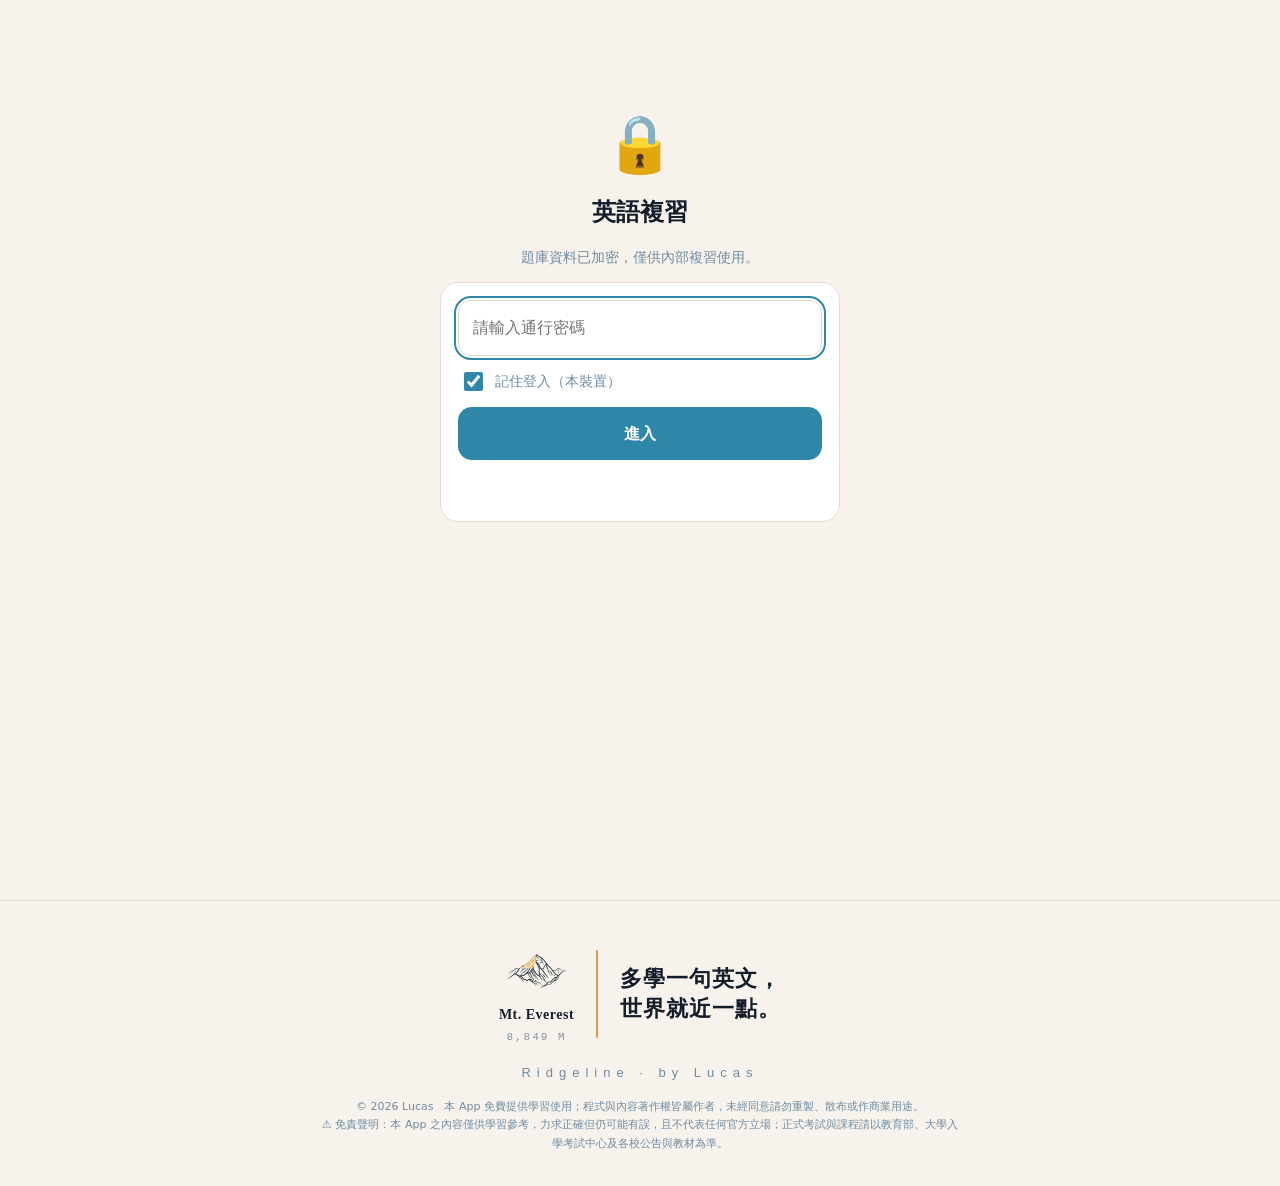
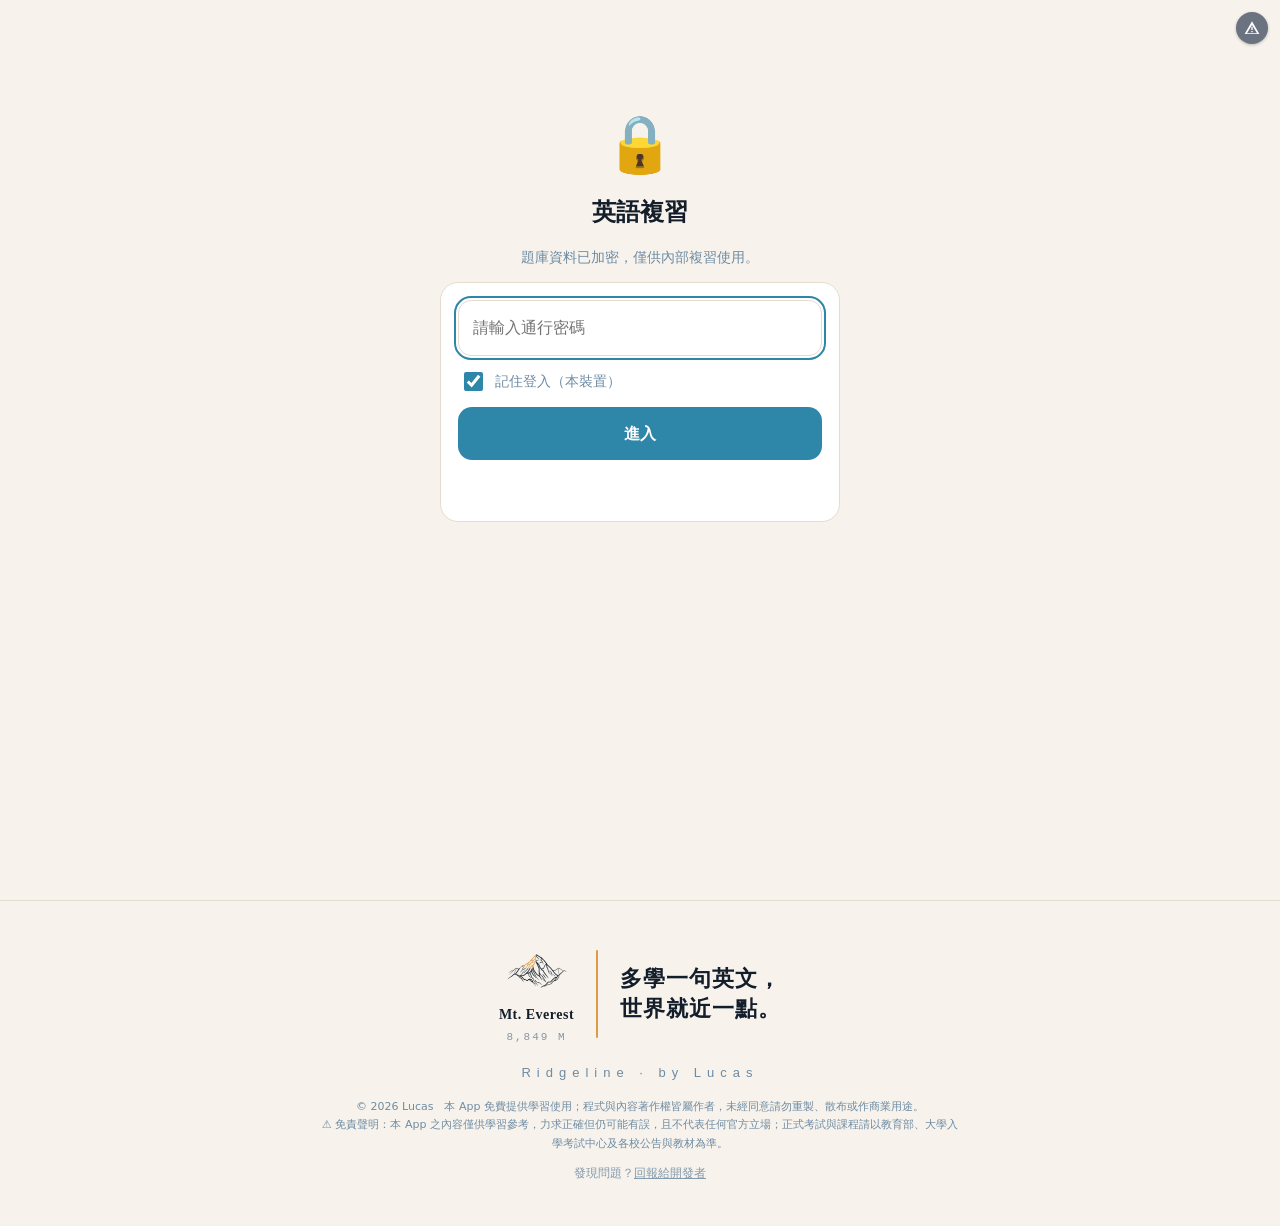
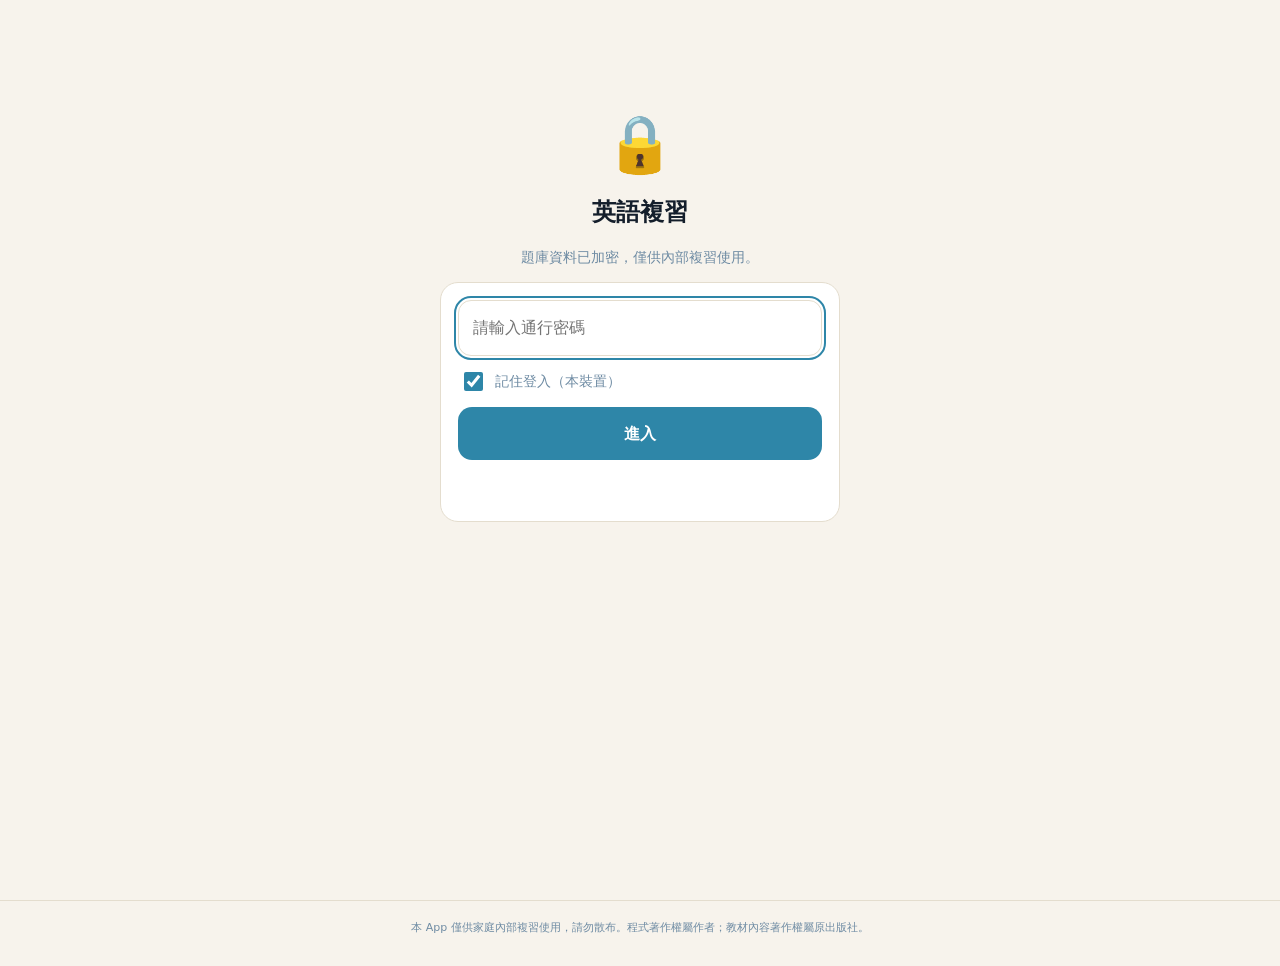
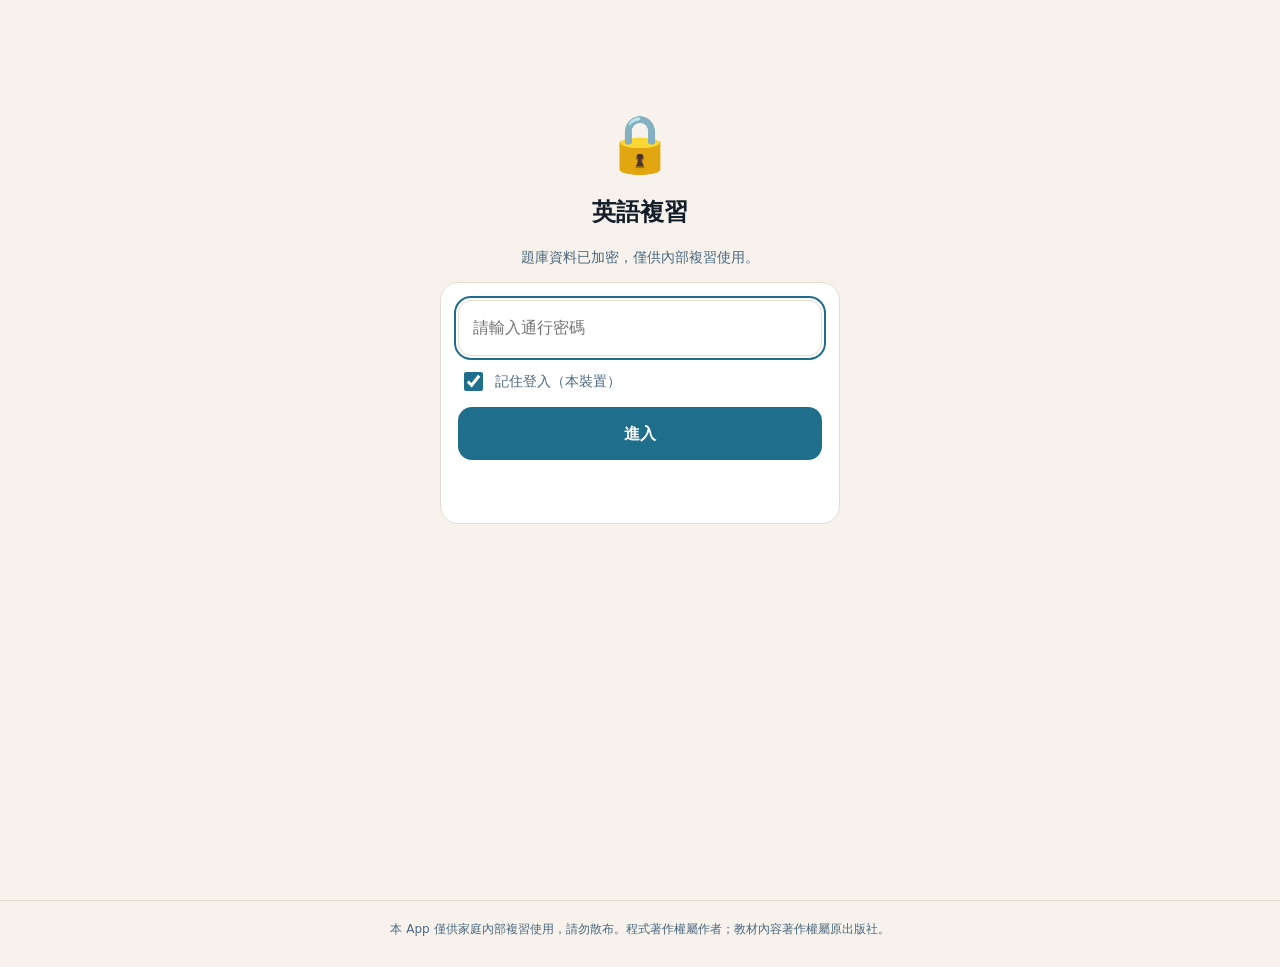
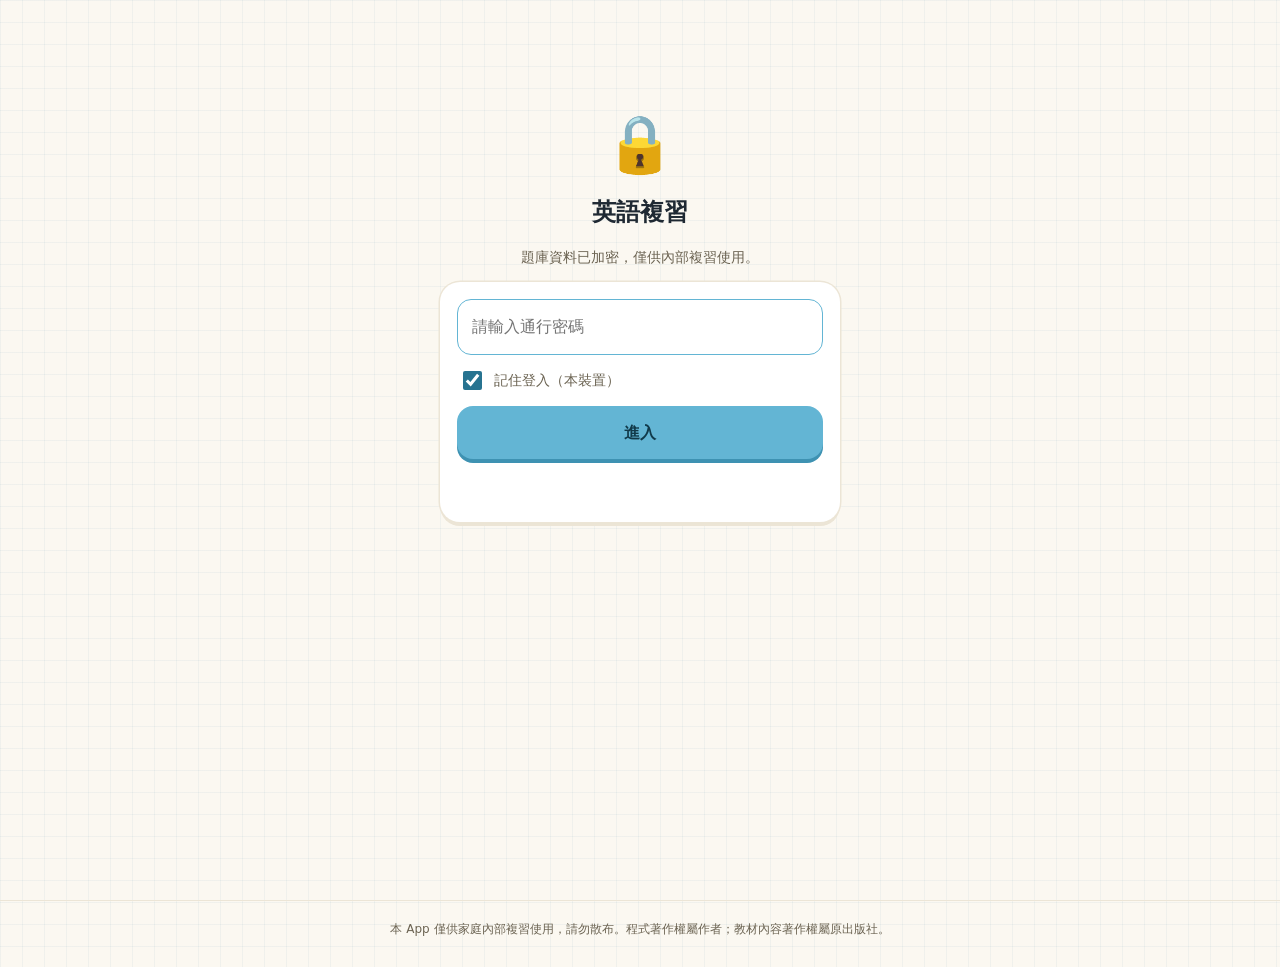
